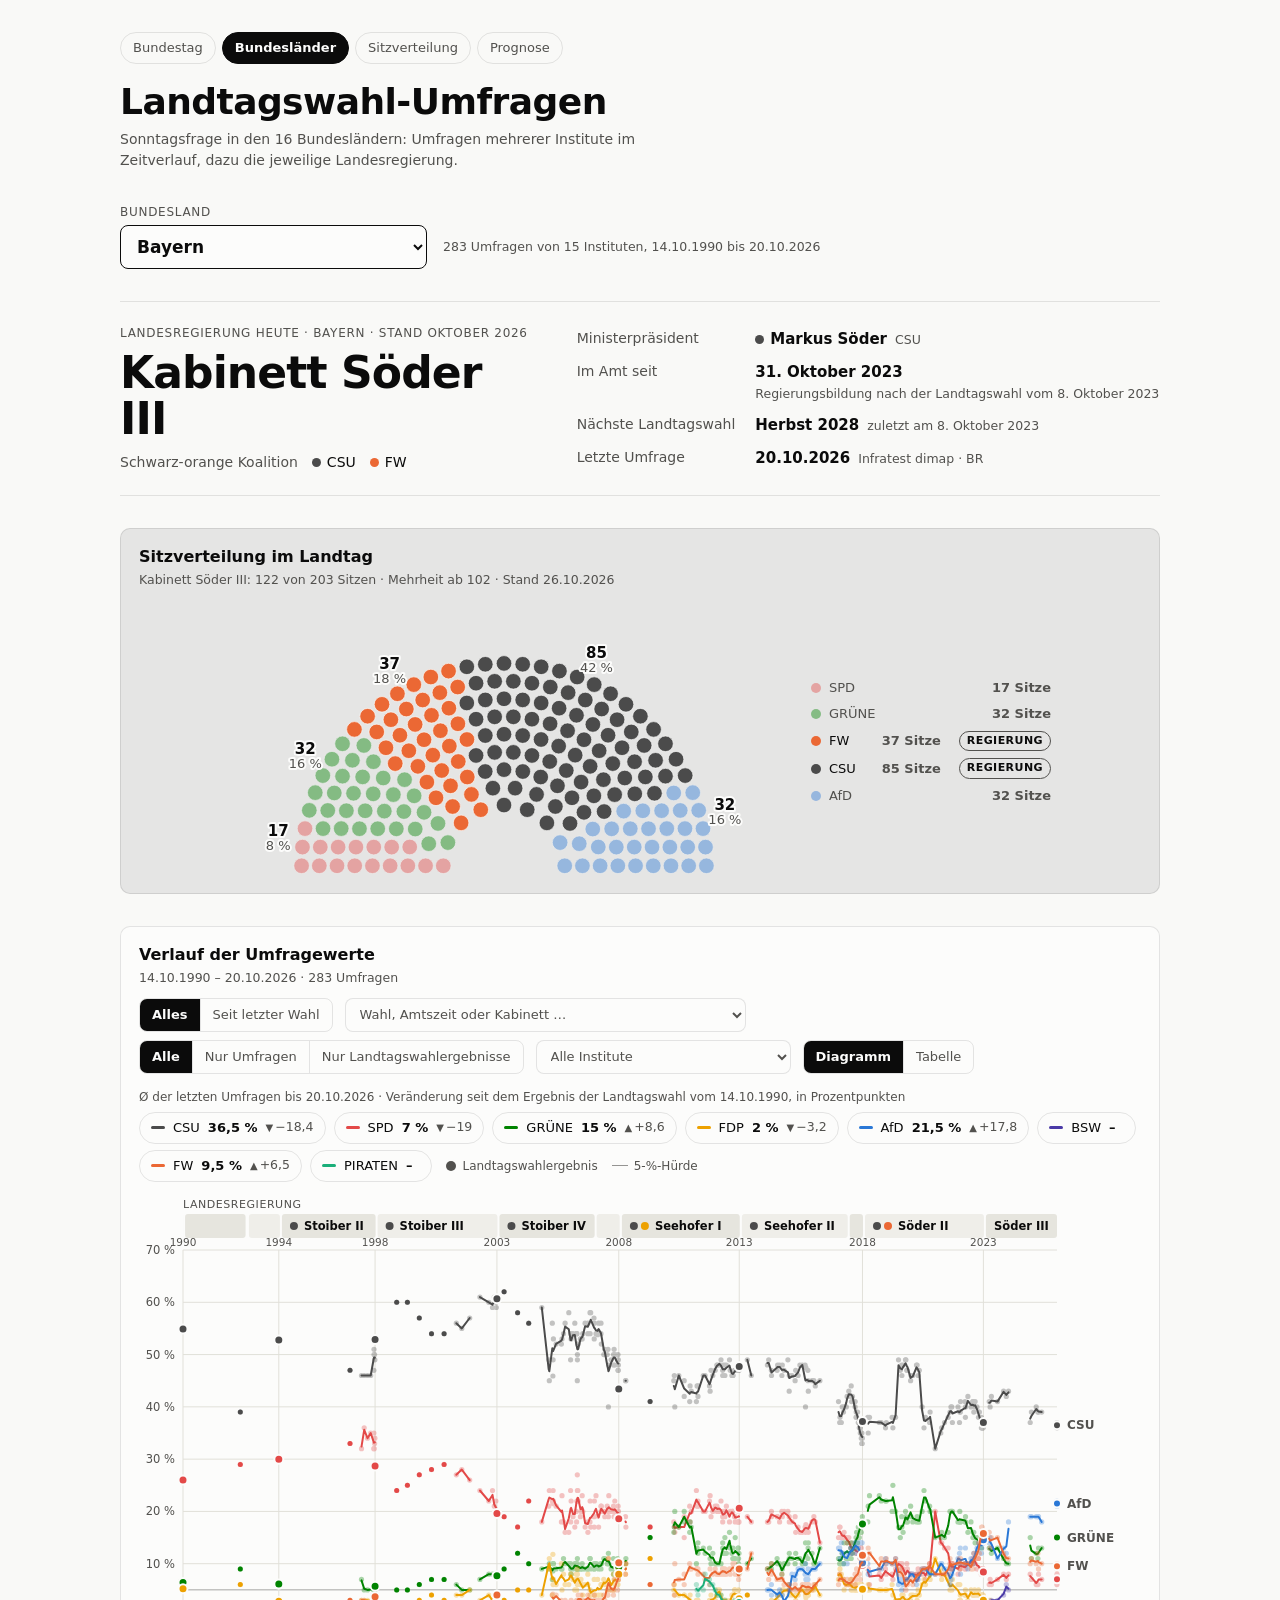
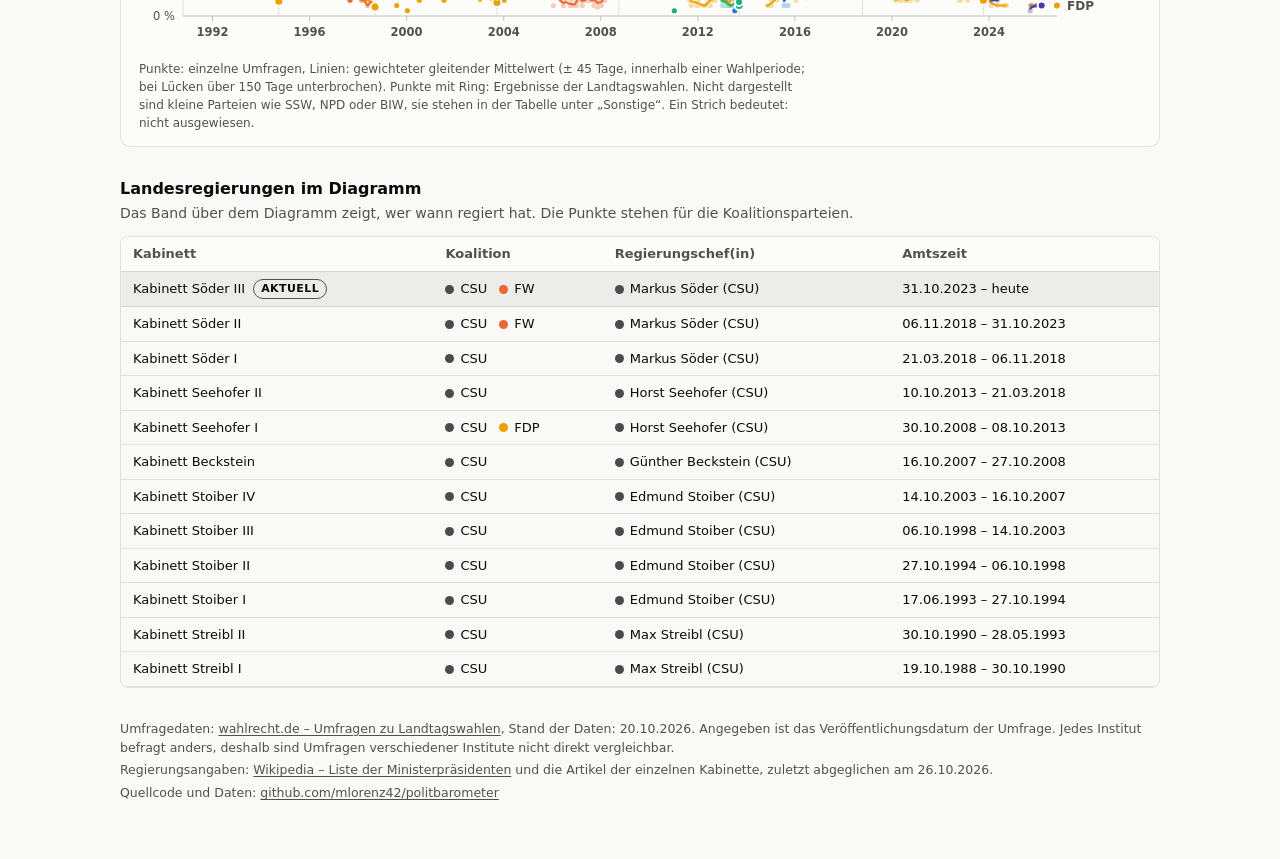
==== docs/laender.html @ 1ef1e8d3 "Daten aktualisiert (2026-10-26)" ====
<!doctype html>
<html lang="de">
<head>
<meta charset="utf-8">
<meta name="viewport" content="width=device-width, initial-scale=1">
<meta name="description" content="Sonntagsfrage in den 16 Bundesländern: Umfragen mehrerer Institute im Zeitverlauf, dazu die jeweilige Landesregierung.">
<title>Landtagswahl-Umfragen</title>
<style>
:root {
  color-scheme: light;
  --page: #f9f9f7;
  --surface: #fcfcfb;
  --ink: #0b0b0b;
  --ink2: #52514e;
  --muted: #898781;
  --grid: #e1e0d9;
  --axis: #c3c2b7;
  --hair: rgba(11, 11, 11, 0.10);
  --hover: rgba(11, 11, 11, 0.05);
  --band-a: #efeee9;
  --band-b: #e6e5de;
  --s-cdu: #4b4b4b;
  --s-spd: #e34948;
  --s-gru: #008300;
  --s-fdp: #eda100;
  --s-lin: #e87ba4;
  --s-afd: #2a78d6;
  --s-bsw: #4a3aa7;
  --s-fw: #eb6834;
  --s-pir: #1baf7a;
}
@media (prefers-color-scheme: dark) {
  :root:not([data-theme="light"]) {
    color-scheme: dark;
    --page: #0d0d0d;
    --surface: #1a1a19;
    --ink: #ffffff;
    --ink2: #c3c2b7;
    --muted: #898781;
    --grid: #2c2c2a;
    --axis: #383835;
    --hair: rgba(255, 255, 255, 0.10);
    --hover: rgba(255, 255, 255, 0.07);
    --band-a: #262624;
    --band-b: #302f2d;
    --s-cdu: #949494;
    --s-spd: #e66767;
    --s-gru: #008300;
    --s-fdp: #c98500;
    --s-lin: #d55181;
    --s-afd: #3987e5;
    --s-bsw: #9085e9;
    --s-fw: #d95926;
    --s-pir: #199e70;
  }
}
:root[data-theme="dark"] {
  color-scheme: dark;
  --page: #0d0d0d;
  --surface: #1a1a19;
  --ink: #ffffff;
  --ink2: #c3c2b7;
  --muted: #898781;
  --grid: #2c2c2a;
  --axis: #383835;
  --hair: rgba(255, 255, 255, 0.10);
  --hover: rgba(255, 255, 255, 0.07);
  --band-a: #262624;
  --band-b: #302f2d;
  --s-cdu: #949494;
  --s-spd: #e66767;
  --s-gru: #008300;
  --s-fdp: #c98500;
  --s-lin: #d55181;
  --s-afd: #3987e5;
  --s-bsw: #9085e9;
  --s-fw: #d95926;
  --s-pir: #199e70;
}

* { box-sizing: border-box; }
[hidden] { display: none !important; }
body {
  margin: 0;
  background: var(--page);
  color: var(--ink);
  font: 14px/1.5 system-ui, -apple-system, "Segoe UI", sans-serif;
  padding-inline: 16px;
  padding-block: 32px 56px;
}
.wrap { max-width: 1040px; margin-inline: auto; display: flex; flex-direction: column; gap: 32px; }
h1, h2, p, dl, dd { margin: 0; }
h1 { font-size: clamp(26px, 4.4vw, 36px); line-height: 1.1; font-weight: 650; letter-spacing: -0.015em; text-wrap: balance; }
h2 { font-size: 16px; line-height: 1.3; font-weight: 650; }
.sub { color: var(--ink2); max-width: 64ch; margin-top: 8px; text-wrap: pretty; }
a { color: inherit; text-underline-offset: 2px; }
:focus-visible { outline: 2px solid var(--s-afd); outline-offset: 2px; border-radius: 4px; }

.p-cdu { --c: var(--s-cdu); } .p-spd { --c: var(--s-spd); } .p-gru { --c: var(--s-gru); }
.p-fdp { --c: var(--s-fdp); } .p-lin { --c: var(--s-lin); } .p-afd { --c: var(--s-afd); } .p-bsw { --c: var(--s-bsw); }
.p-fw { --c: var(--s-fw); } .p-pir { --c: var(--s-pir); } [class*="p-x-"] { --c: var(--ink2); } /* Parteien ohne eigene Farbe */
.dot { display: inline-block; width: 9px; height: 9px; border-radius: 50%; background: var(--c); flex: none; }

/* Regierung heute */
.gov { border-block: 1px solid var(--hair); padding-block: 22px; display: grid; grid-template-columns: minmax(0, 5fr) minmax(0, 7fr); gap: 20px 40px; }
.eyebrow { font-size: 12px; letter-spacing: 0.06em; text-transform: uppercase; color: var(--ink2); margin-bottom: 8px; }
.gov h2 { font-size: clamp(28px, 5vw, 44px); line-height: 1.05; font-weight: 700; letter-spacing: -0.02em; }
.coal { margin-top: 10px; display: flex; flex-wrap: wrap; align-items: center; gap: 4px 14px; color: var(--ink2); }
.coal .pp { display: inline-flex; align-items: center; gap: 6px; color: var(--ink); }
.facts { display: grid; grid-template-columns: max-content minmax(0, 1fr); gap: 10px 20px; align-content: center; }
.facts dt { color: var(--ink2); }
.facts dd { display: flex; flex-wrap: wrap; align-items: baseline; gap: 2px 8px; }
.facts dd strong { font-weight: 650; font-size: 15px; }
.facts .who { display: inline-flex; align-items: center; gap: 6px; }
.small { color: var(--ink2); font-size: 12.5px; }

/* Diagramm-Karte */
/* min-width: 0 ist nötig, weil .wrap ein Flex-Container ist: ohne das würde ein breiter Inhalt (z. B. eine
   Tabelle mit vielen Spalten) die Karte über ihre eigentliche Breite hinaus aufziehen, statt – wie von
   .tablewrap vorgesehen – nur innerhalb der Karte horizontal zu scrollen (klassische Flexbox-Falle). */
.card { background: var(--surface); border: 1px solid var(--hair); border-radius: 10px; padding: 18px 18px 14px; display: flex; flex-direction: column; gap: 14px; min-width: 0; }
.bar { display: flex; flex-wrap: wrap; justify-content: space-between; align-items: center; gap: 10px 16px; }
.ctrls { display: flex; flex-wrap: wrap; gap: 8px 12px; }
.seg { display: inline-flex; border: 1px solid var(--hair); border-radius: 8px; overflow: hidden; }
.seg button { font: inherit; font-size: 13px; color: var(--ink2); background: transparent; border: 0; padding: 6px 12px; min-height: 32px; cursor: pointer; }
.seg button + button { border-left: 1px solid var(--hair); }
.seg button:hover { background: var(--hover); }
.seg button[aria-pressed="true"] { background: var(--ink); color: var(--surface); font-weight: 600; }
.rangeinfo { color: var(--ink2); font-size: 12.5px; margin-top: 3px; text-wrap: pretty; }
.sr { position: absolute; width: 1px; height: 1px; overflow: hidden; clip: rect(0 0 0 0); white-space: nowrap; }
.sel { display: inline-block; max-width: 100%; min-width: 0; }
.sel select { max-width: 100%; font: inherit; font-size: 13px; color: var(--ink2); background: var(--surface); border: 1px solid var(--hair); border-radius: 8px; padding: 6px 10px; min-height: 34px; max-width: 100%; cursor: pointer; text-overflow: ellipsis; }
.sel select:hover { background: var(--hover); }
.sel select.on { color: var(--ink); font-weight: 600; border-color: var(--ink); box-shadow: inset 0 0 0 1px var(--ink); }
.legend { display: flex; flex-wrap: wrap; align-items: center; gap: 6px 8px; }
.legend .lbl { flex: 0 0 100%; font-size: 12px; color: var(--ink2); }
.chip .d { font-size: 12.5px; color: var(--ink2); font-variant-numeric: tabular-nums; white-space: nowrap; }
.chip .d .g { font-size: 10px; margin-right: 2px; }
.chip { display: inline-flex; align-items: center; gap: 8px; padding: 5px 11px; min-height: 32px; border: 1px solid var(--hair); border-radius: 999px; background: transparent; color: var(--ink); font: inherit; font-size: 13px; cursor: pointer; }
.chip:hover { background: var(--hover); }
.chip .key { width: 14px; height: 3px; border-radius: 2px; background: var(--c); }
.chip b { font-weight: 650; font-variant-numeric: tabular-nums; }
.chip[aria-pressed="false"] { color: var(--ink2); }
.chip[aria-pressed="false"] .key { opacity: 0.3; }
.chip[aria-pressed="false"] b { opacity: 0.55; }
.legend .ring { display: inline-flex; align-items: center; gap: 6px; font-size: 12px; color: var(--ink2); margin-left: 6px; }
.legend .ring i { width: 10px; height: 10px; border-radius: 50%; background: var(--ink2); box-shadow: 0 0 0 2px var(--surface); }
.legend .ring i.hu { width: 16px; height: 1px; border-radius: 0; box-shadow: none; opacity: 0.6; }

.chart { position: relative; touch-action: pan-y; border-radius: 6px; }
.chart svg { display: block; width: 100%; height: auto; overflow: visible; }
.chart text { font-family: inherit; }
.tip { position: absolute; top: 0; left: 0; pointer-events: none; z-index: 2; min-width: 190px; max-width: 280px; background: var(--surface); border: 1px solid var(--hair); border-radius: 8px; padding: 10px 12px; box-shadow: 0 6px 22px rgba(0, 0, 0, 0.14); font-size: 12.5px; }
.tip[hidden] { display: none; }
.tip .th { font-weight: 650; font-size: 13px; }
.tip .ts { color: var(--ink2); font-size: 12px; margin-top: 1px; }
.tip ul { list-style: none; margin: 8px 0 0; padding: 0; display: grid; gap: 3px; }
.tip li { display: grid; grid-template-columns: 14px 44px minmax(0, 1fr); align-items: center; gap: 6px; }
.tip li .k { height: 3px; border-radius: 2px; background: var(--c); }
.tip li .v { font-weight: 700; font-size: 13.5px; text-align: right; font-variant-numeric: tabular-nums; color: var(--ink); }
.tip li .n { color: var(--ink2); }
.tip .tg { margin-top: 8px; padding-top: 8px; border-top: 1px solid var(--hair); color: var(--ink2); font-size: 12px; }
.tip .tg strong { color: var(--ink); font-weight: 600; }

/* Wie bei .card: .tablewrap selbst ist auch ein Flex-Kind (.card ist ebenfalls display:flex), braucht also
   dieselbe min-width:0-Korrektur, damit sein eigenes overflow:auto greift statt die Karte aufzuziehen. */
.tablewrap { min-width: 0; max-height: 460px; overflow: auto; border: 1px solid var(--hair); border-radius: 8px; }
table { border-collapse: collapse; width: 100%; font-size: 13px; }
th, td { padding: 7px 12px; text-align: right; white-space: nowrap; border-bottom: 1px solid var(--hair); }
th:first-child, td:first-child { text-align: left; }
thead th { position: sticky; top: 0; background: var(--surface); font-weight: 650; color: var(--ink2); z-index: 1; }
thead th .dot { margin-right: 6px; }
td.num { font-variant-numeric: tabular-nums; }
tr.elec td { font-weight: 650; background: var(--hover); }
td.txt, th.txt { text-align: left; }
.note { font-size: 12px; color: var(--ink2); max-width: 90ch; text-wrap: pretty; }

/* Regierungen */
.govs h2 { margin-bottom: 4px; }
.govs .lead { color: var(--ink2); margin-bottom: 12px; }
.govs .tablewrap { max-height: none; }
.govs td, .govs th { text-align: left; white-space: normal; }
.govs tr.now td { background: var(--hover); }
.pill { display: inline-block; font-size: 11px; font-weight: 650; letter-spacing: 0.04em; text-transform: uppercase; padding: 1px 7px; border: 1px solid var(--ink2); border-radius: 999px; margin-left: 8px; vertical-align: 1px; }
.cell-co { display: flex; flex-wrap: wrap; gap: 2px 12px; }
.cell-co span { display: inline-flex; align-items: center; gap: 6px; white-space: nowrap; }

/* Sitzverteilung */
.seats-wrap { display: flex; flex-wrap: wrap; justify-content: center; gap: 12px 32px; align-items: center; }
/* max-width proportional zur breiteren Zeichenfläche (500 statt 380 SVG-Einheiten breit, s. common.js) –
   sonst würden Punkte und Schrift beim Skalieren auf dieselbe Kartenbreite kleiner wirken als zuvor. */
.hemicycle { position: relative; flex: 1 1 320px; min-width: 220px; max-width: 550px; }
.hemicycle svg { display: block; width: 100%; height: auto; }
.hemicycle svg circle { stroke: var(--surface); stroke-width: 0.6; }
.seats-legend { flex: 0 1 240px; min-width: 200px; max-width: 240px; list-style: none; margin: 0; padding: 0; display: grid; gap: 7px; align-content: center; }
.seats-legend li { display: flex; align-items: center; gap: 8px; font-size: 13px; }
.seats-legend .dot { width: 10px; height: 10px; border-radius: 50%; flex: none; }
.seats-legend .name { color: var(--ink); }
.seats-legend .n { margin-left: auto; font-weight: 650; font-variant-numeric: tabular-nums; color: var(--ink2); white-space: nowrap; }
.seats-legend li.opp .dot { opacity: .42; }
.seats-legend li.opp .name { color: var(--ink2); }
.seats-legend .pill { margin-left: 10px; }
/* Export-Pfeil: nur bei Hover/Fokus sichtbar, statt eines dauerhaften Text-Buttons (wie im
   finanzen-auswertung-Projekt) – dadurch pro Diagramm einsetzbar, auch auf den kleinen Kacheln. */
.dl-icon {
  position: absolute; top: -4px; right: 0; padding: 3px 8px; font: inherit; font-size: 1rem; line-height: 1;
  color: var(--ink2); background: var(--surface); border: 1px solid var(--hair); border-radius: 6px;
  cursor: pointer; opacity: 0; transition: opacity .15s, background .15s, color .15s;
}
.hemicycle:hover .dl-icon, .chart:hover .dl-icon, .dl-icon:focus-visible { opacity: 1; }
.dl-icon:hover { background: var(--hover); color: var(--ink); }

/* Raster kleiner Sitzverteilungen (Übersichtsseite) */
.seat-grid { display: grid; grid-template-columns: repeat(auto-fill, minmax(230px, 1fr)); gap: 14px; }
.seat-tile { display: block; background: var(--surface); border: 1px solid var(--hair); border-radius: 10px; padding: 14px 14px 12px; text-decoration: none; color: inherit; transition: border-color .15s; }
.seat-tile:hover { border-color: var(--ink2); }
.seat-tile-head { display: flex; align-items: baseline; justify-content: space-between; gap: 8px; margin-bottom: 6px; }
.seat-tile-name { font-weight: 650; font-size: 14px; color: var(--ink); }
.seat-tile-n { font-size: 12px; color: var(--ink2); font-variant-numeric: tabular-nums; white-space: nowrap; }
.seat-tile .hemicycle { max-width: none; }
.seat-tile-info { margin: 6px 0 0; font-size: 12px; color: var(--ink2); display: flex; flex-wrap: wrap; align-items: center; gap: 3px 7px; }
.seat-tile-info .cell-co { gap: 2px 8px; }
.seat-tile-info .cell-co i { width: 7px; height: 7px; }
footer { color: var(--ink2); font-size: 12.5px; display: grid; gap: 4px; }

@media (max-width: 720px) {
  .gov { grid-template-columns: minmax(0, 1fr); }
  .card { padding: 14px 12px 12px; }
  th, td { padding: 7px 9px; }
}

/* Navigation zwischen den Seiten */
.nav { display: flex; flex-wrap: wrap; gap: 6px; margin-bottom: 18px; }
.nav a { font-size: 13px; padding: 5px 12px; border: 1px solid var(--hair); border-radius: 999px; color: var(--ink2); text-decoration: none; }
.nav a:hover { background: var(--hover); }
.nav a[aria-current="page"] { background: var(--ink); color: var(--surface); border-color: var(--ink); font-weight: 600; }

@media (max-width: 720px) {
  .ctrls { width: 100%; }
  .ctrls .sel { flex: 1 1 100%; }
  .ctrls .sel select { width: 100%; }
}
.picker { display: flex; flex-wrap: wrap; align-items: end; gap: 10px 16px; }
.picker label { display: grid; gap: 4px; font-size: 12px; color: var(--ink2); letter-spacing: 0.06em; text-transform: uppercase; }
.picker select { font: inherit; font-size: 17px; font-weight: 650; letter-spacing: 0; text-transform: none; color: var(--ink); background: var(--surface); border: 1px solid var(--ink); border-radius: 8px; padding: 8px 12px; min-height: 44px; min-width: min(100%, 300px); cursor: pointer; }
.picker .hint { font-size: 12.5px; color: var(--ink2); padding-bottom: 12px; }
.sel.inst select { max-width: 100%; }
.empty { display: grid; place-items: center; min-height: 240px; color: var(--ink2); text-align: center; padding: 24px; }
.tip li .t { color: var(--ink2); font-size: 11.5px; font-weight: 400; white-space: nowrap; }
.tip li.wide { grid-template-columns: 14px 44px minmax(0, 1fr) auto; }
</style>
</head>
<body>
<div class="wrap">
  <header>
    <nav class="nav" aria-label="Seiten">
      <a href="index.html">Bundestag</a>
      <a href="laender.html" aria-current="page">Bundesländer</a>
      <a href="sitzverteilung.html">Sitzverteilung</a>
      <a href="prognose.html">Prognose</a>
    </nav>
    <h1>Landtagswahl-Umfragen</h1>
    <p class="sub">Sonntagsfrage in den 16 Bundesländern: Umfragen mehrerer Institute im Zeitverlauf, dazu die jeweilige Landesregierung.</p>
  </header>

  <div class="picker">
    <label for="land">Bundesland<select id="land"></select></label>
    <p class="hint" id="landhint"></p>
  </div>

  <section class="gov" aria-labelledby="gov-h">
    <div>
      <p class="eyebrow" id="gov-eyebrow"></p>
      <h2 id="gov-h"></h2>
      <p class="coal" id="gov-coal"></p>
    </div>
    <dl class="facts" id="gov-facts"></dl>
  </section>

  <section class="card" aria-labelledby="seats-h">
    <div class="bar">
      <div>
        <h2 id="seats-h">Sitzverteilung im Landtag</h2>
        <p class="rangeinfo" id="seats-info"></p>
      </div>
    </div>
    <div class="seats-wrap">
      <div class="hemicycle" id="seats-chart" role="img" aria-label="Sitzverteilung als Halbkreisdiagramm, Parteien von links nach rechts im politischen Spektrum. Die Sitzzahlen stehen auch in der Liste rechts daneben."></div>
      <ul class="seats-legend" id="seats-legend"></ul>
    </div>
  </section>

  <section class="card" aria-labelledby="ch-h">
    <div class="bar">
      <div>
        <h2 id="ch-h">Verlauf der Umfragewerte</h2>
        <p class="rangeinfo" id="rangeinfo" aria-live="polite"></p>
      </div>
      <div class="ctrls">
        <div class="seg" id="ranges" role="group" aria-label="Zeitraum"></div>
        <label class="sel"><span class="sr">Seit einer Wahl, nach Amtszeit oder nach Kabinett filtern</span><select id="cabinet"></select></label>
        <div class="seg" id="kinds" role="group" aria-label="Art der Daten"></div>
        <label class="sel inst"><span class="sr">Nach Umfrageinstitut filtern</span><select id="inst"></select></label>
        <div class="seg" id="views" role="group" aria-label="Ansicht"></div>
      </div>
    </div>
    <div class="legend" id="legend" role="group" aria-label="Parteien ein- oder ausblenden"></div>
    <div id="chartview">
      <div class="chart" id="chart" tabindex="0" role="group" aria-label="Diagramm der Umfragewerte. Mit den Pfeiltasten eine Umfrage wählen. Alle Werte stehen auch in der Tabellenansicht."></div>
    </div>
    <div id="tableview" hidden></div>
    <p class="note" id="note"></p>
  </section>

  <section class="govs" aria-labelledby="gs-h">
    <h2 id="gs-h">Landesregierungen im Diagramm</h2>
    <p class="lead">Das Band über dem Diagramm zeigt, wer wann regiert hat. Die Punkte stehen für die Koalitionsparteien.</p>
    <div class="tablewrap"><table id="govtable"></table></div>
  </section>

  <footer>
    <p>Umfragedaten: <a href="https://www.wahlrecht.de/umfragen/landtage/" target="_blank" rel="noopener">wahlrecht.de – Umfragen zu Landtagswahlen</a>, Stand der Daten: <span id="f-data"></span>. Angegeben ist das Veröffentlichungsdatum der Umfrage. Jedes Institut befragt anders, deshalb sind Umfragen verschiedener Institute nicht direkt vergleichbar.</p>
    <p>Regierungsangaben: <a id="f-gov-link" href="https://de.wikipedia.org/" target="_blank" rel="noopener">Wikipedia – Liste der Ministerpräsidenten</a> und die Artikel der einzelnen Kabinette, zuletzt abgeglichen am <span id="f-gov"></span>.</p>
    <p>Quellcode und Daten: <a href="https://github.com/mlorenz42/politbarometer" target="_blank" rel="noopener">github.com/mlorenz42/politbarometer</a></p>
  </footer>
</div>

<script>
(function () {
  "use strict";
    var ts = function (s) { var a = s.split("-"); return Date.UTC(+a[0], +a[1] - 1, +a[2]); };
  var MON = ["Jan", "Feb", "Mär", "Apr", "Mai", "Jun", "Jul", "Aug", "Sep", "Okt", "Nov", "Dez"];
  var p2 = function (n) { return (n < 10 ? "0" : "") + n; };
  var fmt = function (t) { var d = new Date(t); return p2(d.getUTCDate()) + "." + p2(d.getUTCMonth() + 1) + "." + d.getUTCFullYear(); };
  var pct = function (v) { return v == null ? "–" : String(v).replace(".", ",") + " %"; };
  var fnum = function (n) { return n == null ? "" : String(n).replace(/\B(?=(\d{3})+(?!\d))/g, "."); };
  var $ = function (id) { return document.getElementById(id); };
  var NS = "http://www.w3.org/2000/svg";
  function el(tag, attrs, parent, text) {
    var e = document.createElementNS(NS, tag);
    for (var k in attrs) e.setAttribute(k, attrs[k]);
    if (text != null) e.textContent = text;
    if (parent) parent.appendChild(e);
    return e;
  }
  function h(tag, cls, parent, text) {
    var e = document.createElement(tag);
    if (cls) e.className = cls;
    if (text != null) e.textContent = text;
    if (parent) parent.appendChild(e);
    return e;
  }
  function tickList(tmin, tmax, x0, x1) {
    var span = (tmax - tmin) / 31557600000, ticks = [], y, m;
    var yearPx = (x1 - x0) / span;
    var d0 = new Date(tmin), d1 = new Date(tmax);
    if (span < 4) {
      for (y = d0.getUTCFullYear(); y <= d1.getUTCFullYear(); y++) for (m = 0; m < 12; m += 3) {
        var t = Date.UTC(y, m, 1);
        if (t >= tmin && t <= tmax) ticks.push({ t: t, label: m === 0 ? String(y) : MON[m], major: m === 0 });
      }
      if (yearPx < 130) ticks = ticks.filter(function (k) { return k.major || (new Date(k.t).getUTCMonth() === 6); });
      return ticks;
    }
    var steps = [1, 2, 4, 5, 10], step = 10;
    for (var s = 0; s < steps.length; s++) { if (steps[s] * yearPx >= 54) { step = steps[s]; break; } }
    for (y = d0.getUTCFullYear(); y <= d1.getUTCFullYear(); y++) {
      var tt = Date.UTC(y, 0, 1);
      if (tt >= tmin && tt <= tmax && y % step === 0) ticks.push({ t: tt, label: String(y), major: true });
    }
    return ticks;
  }

  var LONGMON = ["Januar", "Februar", "März", "April", "Mai", "Juni", "Juli", "August", "September", "Oktober", "November", "Dezember"];
  function longDate(t) { var d = new Date(t); return d.getUTCDate() + ". " + LONGMON[d.getUTCMonth()] + " " + d.getUTCFullYear(); }

  // ---------- Sitzverteilung (Halbkreisdiagramm) ----------
  // Konzentrische Reihen im Abstand von zwei Sitzradien (Reihen berühren sich), Sitze innerhalb
  // einer Reihe im selben Abstand entlang des Bogens (Sitze berühren sich) – der übliche Aufbau
  // solcher Diagramme. Der Sitzradius wird per Bisektion so gesucht, dass die Kapazität knapp
  // über n liegt; überzählige Plätze fallen von innen nach außen weg, damit die äußeren Reihen
  // (wo bei den bekannten Vorbildern traditionell die Regierungsbank sitzt) voll bleiben.
  // Reihenfolge der Punkte: links (180°) nach rechts (0°), damit Parteien in der übergebenen
  // Reihenfolge zusammenhängende Blöcke bilden.
  function hemicycleCapacity(seatR, rInner, rOuter) {
    var rows = [], r = rInner;
    while (r <= rOuter + 1e-9) { rows.push(r); r += seatR * 2; }
    var counts = rows.map(function (rr) { return Math.max(1, Math.floor((Math.PI * rr) / (seatR * 2)) + 1); });
    return { rows: rows, counts: counts, total: counts.reduce(function (a, b) { return a + b; }, 0) };
  }
  function hemicycleSeats(n) {
    var rInner = 0.30, rOuter = 1, lo = 0.008, hi = 0.28;
    for (var iter = 0; iter < 30; iter++) {
      var mid = (lo + hi) / 2;
      if (hemicycleCapacity(mid, rInner, rOuter).total >= n) lo = mid; else hi = mid;
    }
    var cap = hemicycleCapacity(lo, rInner, rOuter), counts = cap.counts.slice();
    var over = cap.total - n, ri = 0, guard = 0;
    while (over > 0 && guard++ < 100000) { if (counts[ri] > 1) { counts[ri]--; over--; } ri = (ri + 1) % counts.length; }
    var pts = [];
    for (var i = 0; i < cap.rows.length; i++) {
      var cnt = counts[i], r = cap.rows[i];
      for (var s = 0; s < cnt; s++) {
        var t = cnt > 1 ? s / (cnt - 1) : 0.5, a = Math.PI - t * Math.PI;
        pts.push({ x: Math.cos(a) * r, y: -Math.sin(a) * r, a: a });
      }
    }
    pts.sort(function (p, q) { return q.a - p.a; }); // a = π (links) … 0 (rechts)
    return { pts: pts, seatR: lo };
  }

  // data: { gesamt, regierung:{cab,sitze}, reihenfolge:[Kürzel …], sitze:{Kürzel: Zahl} }
  // partyName(k) benennt ein Kürzel; govKeys sind die Kürzel der aktuellen Regierungsparteien.
  // labels: Sitzzahl und Anteil dauerhaft über jeder Fraktion einblenden (nicht nur beim Hover).
  function drawHemicycle(container, data, partyName, govKeys, labels) {
    container.textContent = "";
    // H hat gegenüber dem reinen Halbkreis (Radius bis 184, Fußpunkt bei H-12) bewusst Luft nach oben:
    // dort sitzt die Beschriftung, wie bei den Wikipedia-Diagrammen üblich, außerhalb des Punktrings statt
    // mitten in der Punktwolke – das braucht Platz oberhalb des höchsten Sitzes, den es sonst nicht gäbe.
    // W hat aus demselben Grund gegenüber dem reinen Halbkreis (Durchmesser bis 368) Luft links und rechts:
    // ohne die fiele die Beschriftung der äußersten Fraktionen (nahe 0°/180°) in den Punktring zurück, weil
    // dort für sie schlicht kein Platz mehr zwischen Punktrand und Zeichenflächenrand übrig wäre.
    var W = 500, H = 250, cx = W / 2, cy = H - 12;
    var layout = hemicycleSeats(data.gesamt), pts = layout.pts;
    // Bei wenigen Sitzen sind die Punkte (normiert layout.seatR) größer; ohne Gegenrechnung würde ihr
    // Rand über die Zeichenfläche hinausragen. R so wählen, dass Mittelpunkt-Radius + Punktradius nie
    // über den verfügbaren Platz hinausgeht (kleiner werdender Radius bei größer werdenden Punkten).
    var dotScale = 0.88;
    var R = Math.min(184, (cx - 6) / (1 + dotScale * layout.seatR));
    var dotR = Math.max(1.8, layout.seatR * R * dotScale); // etwas Luft zwischen den Punkten lassen
    var labelR = R + dotR + 16; // fester Ring außerhalb aller Punkte, unabhängig vom Winkel
    var svg = el("svg", { viewBox: "0 0 " + W + " " + H, width: "100%", height: "auto", "aria-hidden": "true" });
    container.appendChild(svg); // früh anhängen, damit getBBox() weiter unten zuverlässig funktioniert
    // Dieselbe Zeichenfläche (W×H in SVG-Einheiten) wird ganz unterschiedlich groß dargestellt – auf der
    // großen Bund-/Land-Karte mehrere hundert Pixel breit, auf einer der 16 kleinen Übersichtskacheln nur
    // rund 300px. Ein fester SVG-Font-Size-Wert würde auf den Kacheln entsprechend winzig ankommen (bei
    // einer Umfrage nachgemessen: ~9px statt ~18px auf der großen Karte). fontScale gleicht das aus, damit
    // die Beschriftung auf dem Bildschirm überall etwa gleich groß und lesbar ist, unabhängig vom Kontext.
    var containerPx = container.getBoundingClientRect().width || W;
    var fontScale = W / containerPx;
    var i = 0, cum = 0, labelData = [];
    data.reihenfolge.forEach(function (k) {
      var n = data.sitze[k] || 0;
      if (!n) return;
      var isGov = govKeys.indexOf(k) >= 0;
      var g = el("g", { style: "fill:var(--s-" + k + ",var(--ink2))" + (isGov ? "" : ";opacity:.42") }, svg);
      el("title", {}, g, partyName(k) + ": " + n + " Sitz" + (n === 1 ? "" : "e") + (isGov ? " · Regierung" : ""));
      for (var s = 0; s < n; s++, i++) {
        var p = pts[i]; if (!p) continue;
        var px = cx + p.x * R, py = cy + p.y * R;
        el("circle", { cx: px.toFixed(1), cy: py.toFixed(1), r: dotR.toFixed(2) }, g);
      }
      // Winkel wie bei einem unsichtbaren Wikipedia-Farbkeil: rein proportional zum Sitzanteil (Mitte des
      // Abschnitts [cum, cum+n] von insgesamt data.gesamt Sitzen auf dem Halbkreis), NICHT der Mittelwert
      // der tatsächlichen Punktwinkel. Die echten Punkte liegen zeilenweise (verschiedene Zeilen fassen
      // unterschiedlich viele Sitze), wodurch ihr Mittelwinkel je nach Zufälligkeit der Zeilenaufteilung
      // leicht daneben liegen und wackeln kann – der Keil-Winkel ist dagegen exakt und deckungsgleich mit
      // der Fraktionsreihenfolge, unabhängig vom Packungsdetail der Punkte.
      labelData.push({ n: n, theta: Math.PI * (1 - (cum + n / 2) / data.gesamt) });
      cum += n;
    });
    // Beschriftung wie bei Wikipedias Halbkreisdiagrammen: auf dem Keilwinkel der eigenen Fraktion, aber
    // auf einem Radius außerhalb des gesamten Punktrings (labelR), statt mittendrin. Dadurch gibt es nie
    // eine Kollision mit Punkten – auch nicht mit denen fremder Fraktionen, WEIL der Winkel selbst nie
    // verändert wird (er bleibt exakt der Keilwinkel der eigenen Fraktion). Nur der Radius wird bei Bedarf
    // verkleinert, damit das Label nicht über den linken/rechten Rand der Zeichenfläche hinausragt – ein
    // Verkleinern des Winkels stattdessen (frühere Version) hätte das Label Richtung Bildmitte verschoben
    // und dabei über den Keil der Nachbarfraktion gelegt (genau der gemeldete Fehler bei kleinen
    // Randfraktionen). Bei ganz am Rand (nahe 0°/180°) sitzenden Mini-Fraktionen bleibt der vertikale
    // Abstand zur eigenen untersten Punktreihe entsprechend klein – wie auch bei Wikipedias Vorbildern,
    // wo Eck-Beschriftungen knapp neben der Spitze des eigenen Keils stehen statt hoch angehoben zu sein.
    // Alle Labels werden erst gezeichnet, nachdem alle Punkte aller Fraktionen stehen (eigener Durchlauf,
    // nicht verschachtelt mit den Punkt-Gruppen oben): sonst könnte die Punktgruppe einer später gezeich-
    // neten Nachbarfraktion – in der SVG-Zeichenreihenfolge über allem Vorherigen – das Label einer früher
    // gezeichneten Fraktion optisch verdecken, obwohl es außerhalb von deren eigenen Punkten liegt.
    if (labels) {
      // Erst an der ungeklemmten Position zeichnen und die tatsächliche Textbreite per getBBox() messen
      // (statt eines geschätzten Rand-Werts): die Schriftgröße variiert ja mit fontScale, ein fester
      // Rand-Wert wäre für eine große Karte zu großzügig und für eine kleine Kachel zu knapp.
      var placed = labelData.map(function (d) {
        var theta = d.theta;
        var lx0 = cx + Math.cos(theta) * labelR, ly0 = cy - Math.sin(theta) * labelR;
        var share = d.n / data.gesamt * 100, pctTxt = (share < 0.5 ? "<1" : String(Math.round(share))) + " %";
        var t = el("text", {
          x: lx0.toFixed(1), y: ly0.toFixed(1), "text-anchor": "middle",
          style: "font-variant-numeric:tabular-nums;paint-order:stroke;stroke:var(--surface);" +
            "stroke-width:" + (4 * fontScale).toFixed(2) + "px;stroke-linejoin:round",
        }, svg);
        var tsNum = el("tspan", { x: lx0.toFixed(1), dy: "0", style: "font-size:" + (15 * fontScale).toFixed(2) + "px;font-weight:650;fill:var(--ink)" }, t, String(d.n));
        var tsPct = el("tspan", { x: lx0.toFixed(1), dy: (14 * fontScale).toFixed(2), style: "font-size:" + (13 * fontScale).toFixed(2) + "px;fill:var(--ink2)" }, t, pctTxt);
        var bbox = t.getBBox(), halfW = bbox.width / 2 + 2 * fontScale, rMax = labelR;
        // y ist die Grundlinie der ERSTEN Zeile, nicht die Mitte des Textblocks: der Block reicht nach oben
        // nur um die Versalhöhe, nach unten aber über Zeilenabstand + zweite Zeile deutlich weiter. topOff/
        // botOff halten den tatsächlichen (asymmetrischen) Abstand von y zu Ober-/Unterkante fest, statt
        // ihn wie eine halbe Höhe zu behandeln – sonst ließe die Rand-/Stapel-Klemmung unten systematisch
        // zu wenig Puffer (genau der Fehler, durch den ein Label unbemerkt über den unteren Rand ragte).
        var topOff = ly0 - bbox.y, botOff = (bbox.y + bbox.height) - ly0;
        if (Math.cos(theta) > 1e-6) rMax = Math.min(rMax, (W - halfW - cx) / Math.cos(theta));
        else if (Math.cos(theta) < -1e-6) rMax = Math.min(rMax, (halfW - cx) / Math.cos(theta));
        return { theta: theta, r: rMax, rMax: rMax, halfW: halfW, topOff: topOff, botOff: botOff, t: t, tsNum: tsNum, tsPct: tsPct };
      });
      // Bei mehreren sehr kleinen Fraktionen dicht an einer Ecke (z. B. zwei 3-Sitze-Parteien nebeneinander)
      // reicht der Winkelabstand für die (gegenüber den SVG-Einheiten der Punkte unabhängig skalierte)
      // Schrift manchmal nicht: die Labels würden sich sonst gegenseitig überlappen. Deshalb hier noch ein
      // Kollisions-Check zwischen jeweils benachbarten Labels (Winkelreihenfolge = Bildreihenfolge): statt
      // den Winkel zu ändern (das würde wie bei der Rand-Klemmung oben ins Gebiet der Nachbarfraktion
      // führen), wird bei Bedarf nur der Radius des zweiten Labels schrittweise vergrößert, bis kein
      // Überlappen mehr besteht oder der zeichenflächen-sichere Radius erreicht ist.
      // Gegen ALLE bereits platzierten Labels prüfen, nicht nur das direkt vorherige: bei drei oder mehr
      // Mini-Fraktionen in derselben Ecke (z. B. drei 1-6-Sitze-Parteien nebeneinander) kann ein Label mit
      // seinem zweiten Nachbarn kollidieren, nachdem der erste Nachbar schon woanders hingeschoben wurde –
      // ein reiner Vorgänger-Vergleich hätte das übersehen und das Label unbemerkt über den Rand geschoben.
      function pos(p) { return p.lx != null ? p : { lx: cx + Math.cos(p.theta) * p.r, ly: cy - Math.sin(p.theta) * p.r }; }
      for (var pi = 1; pi < placed.length; pi++) {
        var cur = placed[pi], guard = 0, moved = true;
        while (moved && guard++ < 60) {
          moved = false;
          var cp = pos(cur);
          for (var pj = 0; pj < pi; pj++) {
            var other = placed[pj], op = pos(other);
            var dx = cp.lx - op.lx;
            var curTop = cp.ly - cur.topOff, curBot = cp.ly + cur.botOff;
            var otherTop = op.ly - other.topOff, otherBot = op.ly + other.botOff;
            var vertOverlap = curTop < otherBot - 2 && curBot > otherTop + 2; // 2 SVG-Einheiten Toleranz
            if (Math.abs(dx) < (other.halfW + cur.halfW) * 0.9 && vertOverlap) {
              var next = Math.min(cur.r + 3, cur.rMax);
              if (next === cur.r) {
                // Zeichenflächen-sicheres Maximum erreicht (typisch: beide Labels an derselben Kante nahe
                // 0°/180° geklemmt, radiales Verschieben bringt dort kaum noch y-Abstand). Dann direkt
                // unter/über das kollidierende Label stapeln statt weiter auf dem eigenen Keilwinkel zu
                // bestehen – bei so dicht gedrängten Mini-Fraktionen ist "lesbar" wichtiger als "exakt auf
                // dem eigenen Winkel". Bevorzugt in die Richtung, in der cur ohnehin schon liegt; nur wenn
                // das über den Zeichenflächenrand hinausginge, die andere Richtung nehmen, und als letztes
                // Sicherheitsnetz danach nochmal hart auf den gültigen Bereich klemmen.
                var gap = 2;
                var belowLy = otherBot + gap + cur.topOff, aboveLy = otherTop - gap - cur.botOff;
                var stackedLy = cp.ly >= op.ly ? belowLy : aboveLy;
                if (stackedLy + cur.botOff > H - 4) stackedLy = aboveLy;
                else if (stackedLy - cur.topOff < 4) stackedLy = belowLy;
                stackedLy = Math.max(4 + cur.topOff, Math.min(H - 4 - cur.botOff, stackedLy));
                cur.lx = op.lx;
                cur.ly = stackedLy;
              } else {
                cur.r = next;
              }
              moved = true; // nach jeder Korrektur von vorne gegen alle prüfen, falls neue Kollision entsteht
              break;
            }
          }
        }
      }
      // Letzte, von der Kollisionsprüfung unabhängige Sicherung: bei einer Fraktion knapp neben 0°/180° mit
      // sehr kleinem Radius kann die eigene (mit niemandem kollidierende) Position so nah am unteren Rand
      // liegen, dass allein die Texthöhe über die Zeichenfläche hinausragt – ganz ohne dass ein anderes
      // Label beteiligt ist. Das oben durchlaufene Kollisions-Pärchen-System greift dann gar nicht erst.
      placed.forEach(function (p) {
        var fp = pos(p), ly = fp.ly;
        if (ly + p.botOff > H - 4) ly = H - 4 - p.botOff;
        else if (ly - p.topOff < 4) ly = 4 + p.topOff;
        if (ly !== fp.ly) { p.lx = fp.lx; p.ly = ly; }
      });
      placed.forEach(function (p) {
        var fp = pos(p), lx = fp.lx.toFixed(1), ly = fp.ly.toFixed(1);
        p.t.setAttribute("x", lx); p.t.setAttribute("y", ly);
        p.tsNum.setAttribute("x", lx); p.tsPct.setAttribute("x", lx);
      });
    }
  }

  function drawSeatLegend(container, data, partyName, govKeys) {
    container.textContent = "";
    data.reihenfolge.forEach(function (k) {
      var n = data.sitze[k] || 0;
      if (!n) return;
      var isGov = govKeys.indexOf(k) >= 0;
      var li = h("li", isGov ? "" : "opp", container);
      h("span", "dot", li).style.background = "var(--s-" + k + ",var(--ink2))";
      h("span", "name", li, partyName(k));
      h("span", "n", li, n + " Sitz" + (n === 1 ? "" : "e"));
      if (isGov) h("span", "pill", li, "Regierung");
    });
  }

  // Kürzel der stärksten Fraktion (meiste Sitze).
  function leadingParty(data) {
    var best = null, max = -1;
    data.reihenfolge.forEach(function (k) { var n = data.sitze[k] || 0; if (n > max) { max = n; best = k; } });
    return best;
  }
  // Färbt "elem" in der Farbe der stärksten Fraktion ein (color-mix mit der Kartenfläche). pct steuert die
  // Intensität (Default 13, dezent für die großen Karten mit viel Text darauf); einzelne Aufrufer wie die
  // kleinen Kacheln auf der Sitzverteilungs-Übersicht übergeben einen höheren Wert, weil die Farbe dort
  // sonst neben der viel kräftigeren Deutschlandkarte kaum noch als "stärkste Kraft" erkennbar ist.
  function tintByLeadingParty(elem, data, pct) {
    if (!elem) return;
    var k = leadingParty(data);
    elem.style.background = k ? "color-mix(in srgb, var(--s-" + k + ", var(--ink2)) " + (pct || 13) + "%, var(--surface))" : "";
  }

  // Zeichnet Diagramm, Legende und die Infozeile in einem Aufwasch; alle drei Elemente optional. filename
  // gesetzt → Export-Pfeil-Button wird mit angelegt (bei jedem Aufruf neu, s. addExportButton); title ist
  // dessen Bildüberschrift (muss den Namen des Parlaments/Bundeslands enthalten – im Dateinamen allein
  // sieht man ihn beim Betrachten des Bildes ja nicht).
  function renderSeats(hemiEl, legendEl, infoEl, data, partyName, govKeys, filename, title) {
    if (infoEl) {
      var majority = Math.floor(data.gesamt / 2) + 1;
      infoEl.textContent = data.regierung.cab + ": " + data.regierung.sitze + " von " + data.gesamt +
        " Sitzen · Mehrheit ab " + majority + " · Stand " + fmt(ts(SITZE.stand));
    }
    if (hemiEl) {
      drawHemicycle(hemiEl, data, partyName, govKeys, true);
      tintByLeadingParty(hemiEl.closest(".card"), data);
      if (filename) addExportButton(hemiEl, filename, title, seatLegendItems(data, partyName, govKeys));
    }
    if (legendEl) drawSeatLegend(legendEl, data, partyName, govKeys);
  }

  // Farbe einer Partei als aufgelöster Wert (Hex/RGB), nicht die CSS-Variable selbst – ein eigenständiges
  // Canvas kennt var(--s-xxx) nicht. Gleicher Fallback wie bei den Live-Diagrammen (var(--s-KEY,var(--ink2))).
  function partyColor(k) {
    var root = getComputedStyle(document.documentElement);
    return root.getPropertyValue("--s-" + k).trim() || root.getPropertyValue("--ink2").trim();
  }

  // Legt in "defs" ein diagonal gestreiftes <pattern> an (ein gleich breiter Streifen je Farbe, dann um
  // 45° gedreht) – für Koalitionskarten, auf denen eine Fläche zu mehreren Parteien gleichzeitig gehört
  // und eine einzelne Füllfarbe das nicht mehr zeigen kann.
  function stripePattern(defs, id, colors) {
    var sw = 9, tile = sw * colors.length;
    var pat = el("pattern", { id: id, patternUnits: "userSpaceOnUse", width: tile, height: sw, patternTransform: "rotate(45)" }, defs);
    colors.forEach(function (c, i) { el("rect", { x: i * sw, y: 0, width: sw, height: sw, fill: c }, pat); });
  }

  // Baut die Export-Legende für ein Sitzverteilungs-Diagramm aus denselben Daten, mit denen auch das
  // Diagramm selbst gezeichnet wurde (nicht aus dem DOM abgeschrieben) – funktioniert dadurch gleicher-
  // maßen für die große Karte mit eigener <ul> UND für die 16 kleinen Kacheln, die gar keine eigene
  // Legende im DOM haben.
  function seatLegendItems(data, partyName, govKeys) {
    var items = [];
    data.reihenfolge.forEach(function (k) {
      var n = data.sitze[k] || 0;
      if (!n) return;
      var isGov = govKeys.indexOf(k) >= 0;
      items.push({
        color: partyColor(k), dim: !isGov,
        text: partyName(k) + "   " + n + " Sitz" + (n === 1 ? "" : "e") + (isGov ? "   · Regierung" : ""),
      });
    });
    return items;
  }

  // Liest die Umfrageverlauf-Legende (Parteiname, aktueller Wert, Veränderung) direkt aus den sichtbaren
  // .chip-Elementen ab, statt deren Berechnung (Trend- vs. Wahl-Modus, Gleitmittel vs. Momentwert) ein
  // zweites Mal nachzubauen – template.html und laender.html haben dafür leicht unterschiedliche Logik,
  // aber am Ende beide dieselbe .chip-Struktur (Farbpunkt, Name, Wert, Veränderung).
  function chartLegendItems(legendBox) {
    var items = [];
    legendBox.querySelectorAll(".chip").forEach(function (chip) {
      if (chip.hidden || chip.getAttribute("aria-pressed") === "false") return;
      var pClass = null;
      for (var i = 0; i < chip.classList.length; i++) { if (chip.classList[i].indexOf("p-") === 0) { pClass = chip.classList[i]; break; } }
      var color = pClass ? partyColor(pClass.slice(2)) : getComputedStyle(chip.querySelector(".key")).backgroundColor;
      var name = chip.children[1] ? chip.children[1].textContent : "";
      var value = chip.children[2] ? chip.children[2].textContent : "";
      var change = "";
      if (chip.children[3]) {
        var clone = chip.children[3].cloneNode(true);
        clone.querySelectorAll(".sr").forEach(function (s) { s.remove(); }); // nur für Screenreader gedachter Zusatztext
        change = clone.textContent;
      }
      items.push({ color: color, text: name + "   " + value + (change ? "   " + change : "") });
    });
    return items;
  }

  // Generischer Kern: klont das <svg> aus "container", löst CSS-Variablen zu festen Werten auf (ein
  // eigenständiges SVG kennt var(--…) sonst nicht) und rendert es zusammen mit einem optionalen Titel und
  // einer Legende (items: [{color, text, dim}], je ein Punkt + Text pro Zeile) als PNG. Ohne title/items
  // wird nur das Diagramm selbst exportiert. dim (z. B. Oppositionsparteien) wird abgeblendet gezeichnet,
  // wie im Diagramm selbst. Genutzt sowohl von den Halbkreisdiagrammen als auch vom Umfrageverlauf.
  // Platz, den ein Legendeneintrag für seine Punkte braucht, bevor der Text beginnt – ein einzelner
  // (it.color) oder mehrere nebeneinander (it.colors, für Koalitionen mit mehreren Parteien).
  function legendDotsW(it) { return it.colors ? 9 + it.colors.length * 11 : 20; }

  function exportSvgPNG(container, filename, title, items) {
    var live = container.querySelector("svg");
    if (!live) return;
    var clone = live.cloneNode(true);
    var liveAll = live.querySelectorAll("*"), cloneAll = clone.querySelectorAll("*");
    for (var i = 0; i < liveAll.length; i++) {
      var cs = getComputedStyle(liveAll[i]), ce = cloneAll[i];
      if (cs.fill && cs.fill.indexOf("url(") === 0) {
        // Gestreifte Koalitionsflächen: computed style löst "fill:url(#id)" zu einer absoluten URL
        // (inkl. Seiten-Pfad) auf, die im eigenständigen Blob-SVG ins Leere zeigt – auf die reine
        // Fragment-ID zurückschneiden, das referenzierte <pattern> wird ja mitgeklont.
        var fragId = cs.fill.slice(cs.fill.indexOf("#") + 1).replace(/[)"']+$/, "");
        ce.setAttribute("fill", "url(#" + fragId + ")");
      } else if (cs.fill && cs.fill !== "none") {
        ce.setAttribute("fill", cs.fill);
      }
      if (cs.opacity && cs.opacity !== "1") ce.setAttribute("opacity", cs.opacity);
      if (cs.stroke && cs.stroke !== "none") {
        ce.setAttribute("stroke", cs.stroke); ce.setAttribute("stroke-width", cs.strokeWidth);
        ce.setAttribute("stroke-linejoin", cs.strokeLinejoin); ce.setAttribute("paint-order", cs.paintOrder);
      }
      if (ce.tagName === "text" || ce.tagName === "tspan") { ce.setAttribute("font-size", cs.fontSize); ce.setAttribute("font-weight", cs.fontWeight); }
      // Das style-Attribut enthält noch var(--…)-Referenzen, die ein eigenständiges SVG nicht auflösen
      // kann (fällt sonst z. B. bei fill auf Schwarz zurück) – jetzt durch die Attribute oben ersetzt.
      ce.removeAttribute("style");
    }
    var vb = clone.getAttribute("viewBox").split(" ").map(Number), vbW = vb[2], vbH = vb[3];
    var font = getComputedStyle(document.body).fontFamily || "system-ui, -apple-system, 'Segoe UI', sans-serif";
    clone.setAttribute("font-family", font);
    clone.removeAttribute("width"); clone.removeAttribute("height");

    var rootCs = getComputedStyle(document.documentElement);
    var bg = rootCs.getPropertyValue("--surface").trim() || "#fff";
    var ink = rootCs.getPropertyValue("--ink").trim() || "#000";
    var ink2 = rootCs.getPropertyValue("--ink2").trim() || "#666";

    items = items || [];
    var scale = 3, pad = 16, titleH = title ? 28 : 0, rowH = 22;
    var legendW = 0;
    var measure = document.createElement("canvas").getContext("2d");
    measure.font = "600 14px " + font;
    items.forEach(function (it) { legendW = Math.max(legendW, legendDotsW(it) + measure.measureText(it.text).width); });
    var legendH = items.length ? items.length * rowH + 10 : 0;
    var W = Math.max(vbW, legendW) + 2 * pad, H = vbH + titleH + legendH + 2 * pad;
    var chartX = pad + Math.max(0, (W - 2 * pad - vbW) / 2);

    var canvas = document.createElement("canvas");
    canvas.width = W * scale; canvas.height = H * scale;
    var ctx = canvas.getContext("2d");
    ctx.scale(scale, scale);
    ctx.fillStyle = bg; ctx.fillRect(0, 0, W, H);

    var svgUrl = URL.createObjectURL(new Blob([new XMLSerializer().serializeToString(clone)], { type: "image/svg+xml;charset=utf-8" }));
    var img = new Image();
    img.onload = function () {
      if (title) { ctx.fillStyle = ink; ctx.font = "650 16px " + font; ctx.fillText(title, pad, pad + 16); }
      ctx.drawImage(img, chartX, pad + titleH, vbW, vbH);
      URL.revokeObjectURL(svgUrl);
      var y = pad + titleH + vbH + 18;
      items.forEach(function (it) {
        ctx.globalAlpha = it.dim ? 0.55 : 1;
        (it.colors || [it.color]).forEach(function (c, idx) {
          ctx.fillStyle = c;
          ctx.beginPath(); ctx.arc(pad + 6 + idx * 11, y - 5, 5, 0, Math.PI * 2); ctx.fill();
        });
        ctx.globalAlpha = 1;
        ctx.fillStyle = it.dim ? ink2 : ink;
        ctx.font = "600 14px " + font;
        ctx.fillText(it.text, pad + legendDotsW(it), y);
        y += rowH;
      });
      canvas.toBlob(function (blob) {
        var a = document.createElement("a"), url = URL.createObjectURL(blob);
        a.href = url; a.download = filename;
        document.body.appendChild(a); a.click(); document.body.removeChild(a);
        setTimeout(function () { URL.revokeObjectURL(url); }, 4000);
      });
    };
    img.src = svgUrl;
  }

  // Kleiner Pfeil-Button oben rechts über dem Diagramm, nur bei Hover/Fokus sichtbar (wie der PNG-Export
  // im finanzen-auswertung-Projekt) – ersetzt den bisherigen dauerhaft sichtbaren Text-Button und lässt
  // sich dadurch pro Diagramm einsetzen (Halbkreise UND Liniendiagramm, auch die 16 kleinen Kacheln).
  // "container" braucht position:relative und enthält das <svg>. Bei mehrfachem Aufruf (z. B. Länder-
  // oder Zeitraumwechsel) wird ein vorheriger Button entfernt statt sich zu duplizieren. stopPropagation/
  // preventDefault, weil eine Kachel selbst ein Link zur Länderseite ist – ein Klick auf den Button soll
  // nicht dorthin navigieren.
  function addExportButton(container, filename, title, items) {
    var old = container.querySelector(".dl-icon");
    if (old) old.remove();
    var btn = h("button", "dl-icon", container, "⤓");
    btn.type = "button";
    btn.title = "Diagramm als Bild (PNG) speichern";
    btn.setAttribute("aria-label", "Diagramm als Bild speichern");
    btn.addEventListener("click", function (ev) {
      ev.preventDefault();
      ev.stopPropagation();
      exportSvgPNG(container, filename, title, items);
    });
  }
  var LAENDER = [{"slug":"baden-wuerttemberg","name":"Baden-Württemberg","next":"Frühjahr 2031","union":"CDU","wahl":"Landtagswahl","insts":["-->INSA-->","Allensbach","Customer Research 42","Emnid","Forsa","Forschungsgruppe Wahlen","INSA","IfM Leipzig","Infratest Burke","Infratest Politikforschung","Infratest Sozialforschung","Infratest dimap","TNS Forschung","TNS Infratest","Uni Freiburg","Uni Halle/ Uni Stuttgart","YouGov","abs Marktforschung"],"parties":["cdu","spd","gru","fdp","lin","afd","bsw"],"rows":[["1992-04-05",1,-1,null,null,null,39.6,29.4,9.5,5.9,null,null,null,null,null,null,null,null,2.9],["1995-11-24",0,8,"Stuttgarter Zeitung",1005,"09.11.–17.11.",43.0,26.0,18.0,4.0,null,null,null,null,null,null,null,null,6.0],["1996-01-19",0,8,"Stuttgarter Zeitung",1003,"04.01.–14.01.",43.0,26.0,17.0,6.0,null,null,null,null,null,null,null,null,4.0],["1996-02-16",0,8,"Stuttgarter Zeitung",1002,"01.02.–08.02.",45.0,27.0,14.0,6.0,null,null,null,null,null,null,null,null,4.0],["1996-03-16",0,8,"Stuttgarter Zeitung",1508,"04.03.–15.03.",42.0,30.5,14.0,6.0,null,null,null,null,null,null,null,null,null],["1996-03-24",1,-1,null,null,null,41.3,25.1,12.1,9.6,null,null,null,null,null,null,null,null,1.3],["1999-05-22",0,11,"Stuttgarter Zeitung",1000,"27.04.–19.05.",48.0,29.0,9.0,8.0,null,null,null,null,null,null,null,null,2.0],["1999-10-16",0,11,"Stuttgarter Zeitung",1000,"27.09.–13.10.",49.0,27.0,9.0,7.0,null,null,null,null,null,null,null,null,4.0],["2000-01-13",0,11,"SWR",1000,"05.01.–10.01.",45.0,31.0,10.0,8.0,null,null,null,null,null,null,null,null,3.0],["2000-06-08",0,4,"Stuttgarter Zeitung",null,null,42.0,28.0,8.0,12.0,null,null,null,null,null,null,null,null,4.0],["2000-07-14",0,11,"SWR",1000,"06.07.–11.07.",44.0,31.0,9.0,9.0,null,null,null,null,null,null,null,null,3.0],["2000-10-20",0,11,"SWR",1000,"12.10.–17.10.",43.0,32.0,9.0,10.0,null,null,null,null,null,null,null,null,3.0],["2000-12-09",0,4,"Stuttgarter Zeitung",null,null,40.0,30.0,10.0,10.0,null,null,null,null,null,null,null,null,4.0],["2000-12-15",0,11,"Badische Zeitung",1000,"07.12.–12.12.",42.0,32.0,9.0,10.0,null,null,null,null,null,null,null,null,3.0],["2001-01-26",0,11,"Badische Zeitung",1000,"18.01.–23.01.",40.0,32.0,10.0,10.0,null,null,null,null,null,null,null,null,3.0],["2001-02-17",0,4,"Stuttgarter Zeitung",null,null,39.0,31.0,10.0,10.0,null,null,null,null,null,null,null,null,4.0],["2001-03-01",0,11,"SWR",1000,"19.02.–24.02.",39.0,35.0,8.0,10.0,null,null,null,null,null,null,null,null,3.0],["2001-03-09",0,5,"ZDF, SZ, Mannheimer Morgen",1010,"05.03.–08.03.",41.0,36.0,8.0,8.0,null,null,null,null,null,null,null,null,2.0],["2001-03-15",0,11,"SWR",1000,"09.03.–14.03.",41.0,35.0,8.5,8.5,null,null,null,null,null,null,null,null,2.0],["2001-03-20",0,4,"Stuttgarter Zeitung",null,null,41.0,32.0,8.0,9.0,null,null,null,null,null,null,null,null,4.0],["2001-03-25",1,-1,null,null,null,44.8,33.3,7.7,8.1,null,null,null,null,null,null,null,null,1.7],["2003-02-11",0,1,"Staats- ministerium",1100,"03.02.–07.02.",54.0,24.0,10.0,8.0,null,null,null,null,null,null,null,null,4.0],["2003-09-30",0,1,"Staats- ministerium",null,null,52.0,25.0,11.0,7.0,null,null,null,null,null,null,null,null,5.0],["2004-02-12",0,11,"SWR",null,null,52.0,26.0,11.0,8.0,null,null,null,null,null,null,null,null,3.0],["2004-07-06",0,1,"Staats- ministerium",1000,"05.06.–17.06.",50.5,25.0,11.5,7.0,null,null,null,null,null,null,null,null,6.0],["2004-07-27",0,11,"SWR",1004,"23.07.–26.07.",48.0,23.0,17.0,6.0,null,null,null,null,null,null,null,null,6.0],["2004-10-17",0,3,"FOCUS",null,null,49.0,26.0,15.0,7.0,null,null,null,null,null,null,null,null,3.0],["2004-10-19",0,7,"Stuttgarter Zeitung",1008,null,49.0,27.0,13.0,7.0,null,null,null,null,null,null,null,null,4.0],["2004-11-02",0,4,"Stern",1002,"29.10.–30.10.",50.0,28.0,9.0,6.0,null,null,null,null,null,null,null,null,7.0],["2004-11-19",0,7,"Stuttgarter Zeitung",1000,"16.11.–18.11.",49.0,29.0,10.0,6.0,null,null,null,null,null,null,null,null,6.0],["2005-10-25",0,1,"Staats- ministerium",1000,"28.09.–13.10.",45.0,30.0,8.5,8.5,4.0,null,null,null,null,null,null,null,4.0],["2006-02-02",0,11,"SWR",1000,"30.01.–01.02.",45.0,29.0,9.0,9.0,null,null,null,null,null,null,null,null,4.0],["2006-02-10",0,7,"Stuttgarter Zeitung",1001,"06.02.–08.02.",49.0,30.0,7.0,8.0,null,null,null,null,null,null,null,null,2.0],["2006-03-02",0,11,"ARD, SWR",1000,"28.02.–01.03.",46.0,29.0,10.0,8.0,null,null,null,null,null,null,null,null,4.0],["2006-03-16",0,7,"Stuttgarter Zeitung",1008,"13.03.–15.03.",43.0,31.0,10.0,9.0,null,null,null,null,null,null,null,null,2.0],["2006-03-16",0,11,"SWR",1000,"13.03.–15.03.",46.0,28.0,10.0,9.0,null,null,null,null,null,null,null,null,2.0],["2006-03-17",0,5,"ZDF",1000,"13.03.–16.03.",45.0,30.0,10.0,8.0,null,null,null,null,null,null,null,null,1.0],["2006-03-21",0,3,"N24",1000,"07.03.–18.03.",45.0,29.0,10.0,9.0,null,null,null,null,null,null,null,null,5.0],["2006-03-26",1,-1,null,null,null,44.2,25.2,11.7,10.7,null,null,null,null,null,null,null,null,2.8],["2006-07-06",0,4,"n-tv",1403,"12.06.–04.07.",43.0,23.0,12.0,12.0,5.0,null,null,null,null,null,null,null,5.0],["2006-12-21",0,4,"n-tv",1220,"20.11.–15.12.",44.0,20.0,13.0,12.0,4.0,null,null,null,null,null,null,null,5.0],["2007-03-29",0,11,"SWR",10001604,null,41.0,26.0,16.0,10.0,2.0,null,null,null,null,null,null,null,5.0],["2007-03-29",0,11,"SWR",1000,"26.03.–27.03.",41.0,26.0,14.0,9.0,4.0,null,null,null,null,null,null,null,3.0],["2007-04-19",0,4,"n-tv",null,null,40.0,26.0,13.0,12.0,3.0,null,null,null,null,null,null,null,6.0],["2007-07-26",0,4,"n-tv",1034,"02.07.–24.07.",43.0,19.0,13.0,12.0,6.0,null,null,null,null,null,null,null,7.0],["2008-09-30",0,15,"Stuttgarter Nachrichten",1000,"08.09.–20.09.",39.9,26.0,17.2,10.2,4.8,null,null,null,null,null,null,null,1.9],["2009-06-12",0,11,"SWR",1000,"02.06.–03.06.",40.0,21.0,14.0,15.0,4.0,null,null,null,null,null,null,null,6.0],["2009-07-07",0,10,"SPD- LT-Fraktion",1000,"20.04.–03.05.",39.0,22.0,15.0,14.0,6.0,null,null,null,null,null,null,null,4.0],["2010-02-18",0,11,"SWR, Stuttgarter Zeitung",100017022010,null,43.0,20.0,17.0,11.0,4.0,null,null,null,null,null,null,null,5.0],["2010-03-17",0,1,"Staats- ministerium",1030,"24.02.–08.03.",43.0,21.0,18.0,8.0,5.5,null,null,null,null,null,null,null,4.5],["2010-04-20",0,9,"SPD- LT-Fraktion",991,"23.03.–13.04.",41.0,23.0,17.0,8.0,5.0,null,null,null,null,null,null,null,6.0],["2010-07-27",0,9,"SPD- LT-Fraktion",1000,"12.07.–15.07.",37.0,25.0,20.0,7.0,5.0,null,null,null,null,null,null,null,6.0],["2010-09-01",0,4,"Stern",1068,"16.08.–27.08.",37.0,24.0,24.0,6.0,4.0,null,null,null,null,null,null,null,5.0],["2010-09-08",0,11,"SWR, Stuttgarter Zeitung",1000,"02.09.–07.09.",35.0,21.0,27.0,5.0,5.0,null,null,null,null,null,null,null,7.0],["2010-10-08",0,17,"Ulmer City Marketing",968,"05.10.–06.10.",28.0,17.0,36.0,8.0,7.0,null,null,null,null,null,null,null,null],["2010-10-09",0,12,"SPIEGEL",1002,"06.10.–07.10.",34.0,19.0,32.0,6.0,5.0,null,null,null,null,null,null,null,4.0],["2010-11-19",0,1,"Allensbach",1096,"01.10.–15.10.",38.0,22.0,26.0,5.0,5.0,null,null,null,null,null,null,null,4.0],["2010-11-26",0,5,"ZDF",1910,"22.11.–24.11.",39.0,19.0,26.0,5.0,4.0,null,null,null,null,null,null,null,7.0],["2010-12-02",0,11,"SWR, Stuttgarter Zeitung",10100112,null,39.0,18.0,28.0,5.0,5.0,null,null,null,null,null,null,null,5.0],["2010-12-19",0,3,"Focus",1001,"07.12.–15.12.",41.0,19.0,29.0,4.0,4.0,null,null,null,null,null,null,null,3.0],["2011-01-29",0,3,"Focus",1022,"24.01.–27.01.",40.0,20.0,27.0,5.0,4.0,null,null,null,null,null,null,null,4.0],["2011-02-03",0,11,"SWR, Stuttgarter Zeitung",1000,"01.02.–02.02.",39.0,21.0,24.0,6.0,5.0,null,null,null,null,null,null,null,5.0],["2011-02-04",0,5,"ZDF",1146,"31.01.–02.02.",41.0,19.0,25.0,6.0,4.0,null,null,null,null,null,null,null,5.0],["2011-02-13",0,3,"Focus",1000,"04.02.–10.02.",40.0,19.0,25.0,7.0,4.0,null,null,null,null,null,null,null,5.0],["2011-02-20",0,3,"Focus",1000,"11.02.–17.02.",40.0,20.0,23.0,7.0,5.0,null,null,null,null,null,null,null,5.0],["2011-02-26",0,2,"Schwäbische Zeitung",705,"08.02.–19.02.",35.0,21.6,21.2,5.2,5.9,null,null,null,null,null,null,null,11.1],["2011-02-26",0,14,"Badische Zeitung",1126,"31.01.–22.02.",41.1,22.7,24.2,6.0,2.8,null,null,null,null,null,null,null,3.2],["2011-02-27",0,3,"Focus",1000,"18.02.–24.02.",40.0,23.0,22.0,6.0,4.0,null,null,null,null,null,null,null,5.0],["2011-03-02",0,4,"Stern, RTL",1001,"21.02.–25.02.",39.0,26.0,19.0,6.0,4.0,null,null,null,null,null,null,null,6.0],["2011-03-04",0,3,"Focus",1000,"24.02.–01.03.",38.0,25.0,21.0,8.0,4.0,null,null,null,null,null,null,null,4.0],["2011-03-11",0,4,"StN, Reutlinger General-Anzeiger",1004,"03.03.–08.03.",40.0,26.0,20.0,5.0,4.0,null,null,null,null,null,null,null,5.0],["2011-03-12",0,3,"Focus",1000,"04.03.–10.03.",39.0,24.0,20.0,7.0,5.0,null,null,null,null,null,null,null,5.0],["2011-03-14",0,11,"SWR, Stuttgarter Zeitung",1001,"10.03.–12.03.",42.0,22.0,21.0,6.0,4.0,null,null,null,null,null,null,null,5.0],["2011-03-17",0,11,"ARD",1250,"14.03.–17.03.",39.0,22.0,24.0,5.5,4.5,null,null,null,null,null,null,null,5.0],["2011-03-18",0,5,"ZDF",1382,"15.03.–17.03.",38.0,22.5,25.0,5.0,4.5,null,null,null,null,null,null,null,5.0],["2011-03-20",0,3,"Focus",5001703,null,38.0,22.0,25.0,6.0,4.0,null,null,null,null,null,null,null,5.0],["2011-03-24",0,4,"stern.de, RTL",1025,"16.03.–22.03.",38.0,24.0,24.0,5.0,4.0,null,null,null,null,null,null,null,5.0],["2011-03-25",0,3,"Focus",1000,"18.03.–24.03.",38.0,23.0,25.0,5.0,4.0,null,null,null,null,null,null,null,5.0],["2011-03-25",0,16,"YouGov",1003,"20.03.–24.03.",36.0,22.0,26.0,6.0,5.0,null,null,null,null,null,null,null,5.0],["2011-03-27",1,-1,null,null,null,39.0,23.1,24.2,5.3,2.8,null,null,null,2.1,null,null,null,2.4],["2011-05-04",0,4,"stern.de, RTL",1004,"18.04.–29.04.",36.0,22.0,30.0,4.0,2.0,null,null,null,null,null,null,null,null],["2011-08-18",0,11,"SWR, Stuttgarter Zeitung",1000,"16.08.–17.08.",36.0,23.0,29.0,4.0,3.0,null,null,null,null,null,null,null,5.0],["2011-11-17",0,11,"SWR, Stuttgarter Zeitung, Uni Stuttgart, Bertelsmann Stift.",2403,"08.11.–16.11.",37.0,22.0,29.0,3.0,2.0,null,null,null,null,null,null,null,3.0],["2011-11-20",0,3,"Focus",1002,"15.11.–17.11.",34.0,20.0,32.0,4.0,3.0,null,null,null,null,null,null,null,null],["2012-05-10",0,11,"SWR, Stuttgarter Zeitung",1000,"07.05.–08.05.",37.0,21.0,28.0,4.0,2.0,null,null,null,null,null,null,null,2.0],["2013-05-16",0,11,"SWR, Stuttgarter Zeitung",1005,"13.05.–15.05.",39.0,19.0,28.0,4.0,2.0,2.0,null,null,null,null,null,null,3.0],["2013-11-07",0,11,"SWR, Stuttgarter Zeitung",1004,"04.11.–05.11.",43.0,19.0,22.0,4.0,4.0,5.0,null,null,null,null,null,null,3.0],["2014-05-13",0,11,"SWR",1000,"06.05.–11.05.",41.0,20.0,21.0,3.0,4.0,6.0,null,null,null,null,null,null,5.0],["2014-09-17",0,13,"SPD-LT Fraktion",707,null,41.0,19.0,23.0,4.0,4.0,4.0,null,null,null,null,null,null,null],["2014-11-13",0,11,"SWR, Stuttgarter Zeitung",1000,"10.11.–11.11.",41.0,20.0,22.0,3.0,4.0,5.0,null,null,null,null,null,null,5.0],["2015-03-26",0,11,"SWR, Stuttgarter Zeitung",1000,"19.03.–24.03.",38.0,18.0,25.0,5.0,5.0,4.0,null,null,null,null,null,null,5.0],["2015-05-12",0,4,"stern",1010,"23.04.–07.05.",38.0,20.0,26.0,4.0,4.0,4.0,null,null,null,null,null,null,4.0],["2015-09-11",0,1,"Allensbach",1047,"18.07.–12.08.",40.5,20.0,24.0,4.5,4.0,3.0,null,null,null,null,null,null,4.0],["2015-09-24",0,11,"SWR, Stuttgarter Zeitung",1000,"17.09.–22.09.",39.0,17.0,26.0,5.0,4.0,5.0,null,null,null,null,null,null,4.0],["2015-10-09",0,6,"BILD",1003,"24.09.–06.10.",40.0,16.0,24.0,5.0,5.0,8.0,null,null,null,null,null,null,2.0],["2015-11-20",0,5,"ZDF",1040,"16.11.–18.11.",37.0,18.0,27.0,5.0,3.0,6.0,null,null,null,null,null,null,4.0],["2015-12-03",0,11,"SWR, Stuttgarter Zeitung",1000,"26.11.–01.12.",37.0,18.0,25.0,5.0,4.0,8.0,null,null,null,null,null,null,3.0],["2015-12-15",0,4,"stern",1064,"02.12.–11.12.",35.0,19.0,28.0,5.0,3.0,7.0,null,null,null,null,null,null,3.0],["2016-01-14",0,11,"SWR, Stuttgarter Zeitung",1000,"07.01.–12.01.",35.0,15.0,28.0,6.0,3.0,10.0,null,null,null,null,null,null,3.0],["2016-01-20",0,6,"CDU-LV",1000,"11.01.–18.01.",35.0,13.0,29.0,6.5,2.5,11.5,null,null,null,null,null,null,2.5],["2016-01-21",0,5,"ZDF",1069,"18.01.–20.01.",34.0,15.0,28.0,6.0,3.0,11.0,null,null,null,null,null,null,3.0],["2016-02-05",0,6,"BILD",1000,"26.01.–01.02.",33.5,13.5,28.5,7.0,3.5,10.0,null,null,null,null,null,null,4.0],["2016-02-12",0,2,"Schwäbische Zeitung",1000,"27.01.–07.02.",33.1,15.6,26.1,5.1,5.5,10.5,null,null,null,null,null,null,4.1],["2016-02-18",0,11,"SWR, Stuttgarter Zeitung",1000,"11.02.–16.02.",31.0,14.0,28.0,8.0,4.0,12.0,null,null,null,null,null,null,3.0],["2016-02-22",0,6,"BILD",1000,"19.02.–20.02.",30.0,16.0,30.5,7.0,3.0,10.0,null,null,null,null,null,null,3.5],["2016-02-26",0,4,"EZ, LKZ, PZ, GEA",1069,"16.02.–22.02.",30.0,16.0,30.0,6.0,3.0,11.0,null,null,null,null,null,null,4.0],["2016-02-28",0,6,"BILD",1030,"25.02.–27.02.",30.0,16.5,30.5,6.5,3.5,9.0,null,null,null,null,null,null,4.0],["2016-03-03",0,11,"ARD",1002,"29.02.–02.03.",28.0,13.0,32.0,8.0,4.0,13.0,null,null,null,null,null,null,2.0],["2016-03-04",0,5,"ZDF",1058,"29.02.–03.03.",30.0,13.0,32.0,7.0,4.0,11.0,null,null,null,null,null,null,3.0],["2016-03-07",0,6,"BILD",1005,"01.03.–05.03.",28.5,12.5,33.5,6.0,3.0,12.5,null,null,null,null,null,null,4.0],["2016-03-09",0,4,"RTL",1002,"02.03.–08.03.",27.0,16.0,32.0,7.0,3.0,11.0,null,null,null,null,null,null,4.0],["2016-03-10",0,5,"ZDF",1711,"07.03.–10.03.",29.0,14.0,32.0,6.0,4.0,11.0,null,null,null,null,null,null,4.0],["2016-03-10",0,16,"YouGov",974,"02.03.–09.03.",30.0,12.0,32.0,8.0,4.0,11.0,null,null,null,null,null,null,3.0],["2016-03-13",1,-1,null,null,null,27.0,12.7,30.3,8.3,2.9,15.1,null,null,null,null,null,null,3.7],["2016-09-15",0,11,"SWR, Stuttgarter Zeitung",1001,"09.09.–13.09.",26.0,13.0,31.0,7.0,3.0,17.0,null,null,null,null,null,null,3.0],["2017-03-09",0,11,"SWR, Stuttgarter Zeitung",1004,"03.03.–07.03.",28.0,20.0,27.0,7.0,4.0,11.0,null,null,null,null,null,null,3.0],["2018-01-31",0,11,"SWR, Stuttgarter Zeitung",1003,"26.01.–30.01.",29.0,12.0,29.0,8.0,6.0,12.0,null,null,null,null,null,null,4.0],["2018-02-25",0,4,"RTL/n-tv",1003,"08.02.–22.02.",27.0,12.0,32.0,9.0,4.0,12.0,null,null,null,null,null,null,4.0],["2018-09-12",0,6,"BILD",1046,"01.09.–06.09.",25.0,12.0,27.0,9.0,5.0,18.0,null,null,null,null,null,null,4.0],["2018-09-12",0,11,"SWR, Stuttgarter Zeitung",1003,"05.09.–10.09.",28.0,11.0,29.0,7.0,7.0,15.0,null,null,null,null,null,null,3.0],["2019-02-04",0,4,"RTL/n-tv",1007,"29.01.–01.02.",23.0,9.0,33.0,9.0,6.0,13.0,null,null,null,null,null,null,7.0],["2019-02-15",0,6,"BILD",1006,"07.02.–12.02.",27.0,13.0,29.0,9.0,5.0,12.0,null,null,null,null,null,null,5.0],["2019-03-28",0,11,"SWR, Stuttgarter Zeitung",1002,"20.03.–26.03.",28.0,12.0,32.0,9.0,4.0,11.0,null,null,null,null,null,null,4.0],["2019-05-10",0,6,"BILD",1040,"06.05.–08.05.",27.0,11.0,28.0,10.0,6.0,12.0,null,2.0,null,null,null,null,4.0],["2019-09-19",0,11,"SWR, Stuttgarter Zeitung",1004,"16.09.–17.09.",26.0,8.0,38.0,8.0,3.0,12.0,null,null,null,null,null,null,5.0],["2019-10-30",0,6,"BILD",1036,"23.10.–28.10.",27.0,11.0,30.0,9.0,4.0,13.0,null,null,null,null,null,null,6.0],["2020-03-12",0,11,"SWR, Stuttgarter Zeitung",1001,"05.03.–10.03.",23.0,11.0,36.0,7.0,5.0,14.0,null,null,null,null,null,null,4.0],["2020-04-22",0,6,"BILD",1523,"15.04.–20.04.",31.0,13.0,29.0,7.0,4.0,11.0,null,null,null,null,null,null,5.0],["2020-04-30",0,11,"SWR",1003,"27.04.–28.04.",30.0,11.0,34.0,6.0,3.0,12.0,null,null,null,null,null,null,4.0],["2020-09-10",0,6,"BILD",1000,"02.09.–07.09.",31.0,12.0,28.0,7.0,5.0,12.0,null,null,null,null,null,null,5.0],["2020-10-15",0,11,"SWR, Stuttgarter Zeitung",1001,"08.10.–13.10.",29.0,11.0,34.0,6.0,4.0,11.0,null,null,null,null,null,null,5.0],["2020-11-19",0,6,"BILD",1001,"10.11.–16.11.",31.0,11.0,29.0,7.0,5.0,12.0,null,null,null,null,null,null,5.0],["2020-12-17",0,11,"SWR",1001,"14.12.–16.12.",30.0,10.0,35.0,7.0,3.0,11.0,null,null,null,null,null,null,4.0],["2021-01-13",0,6,"BILD",1010,"05.01.–11.01.",30.0,12.0,30.0,8.0,4.0,12.0,null,null,null,null,null,null,4.0],["2021-02-04",0,11,"SWR, Stuttgarter Zeitung",1000,"01.02.–02.02.",27.0,11.0,34.0,9.0,3.0,10.0,null,null,null,null,null,null,6.0],["2021-02-05",0,5,"ZDF",1032,"01.02.–04.02.",28.0,10.0,34.0,9.0,3.0,11.0,null,null,null,null,null,null,5.0],["2021-02-13",0,6,"BILD",1009,"08.02.–11.02.",28.0,11.0,31.0,10.0,4.0,11.0,null,1.0,null,null,null,null,4.0],["2021-03-04",0,11,"ARD",1185,"01.03.–03.03.",25.0,10.0,33.0,10.0,4.0,12.0,null,null,null,null,null,null,6.0],["2021-03-05",0,5,"ZDF",1032,"01.03.–04.03.",24.0,10.0,35.0,10.0,3.0,11.0,null,null,null,null,null,null,7.0],["2021-03-10",0,6,"BILD",1558,"01.03.–07.03.",25.0,10.0,32.0,11.0,3.0,12.0,null,2.0,null,null,null,null,5.0],["2021-03-11",0,5,"ZDF",1867,"08.03.–11.03.",24.0,10.0,34.0,11.0,3.0,11.0,null,null,null,null,null,null,7.0],["2021-03-12",0,6,"BILD",1066,"11.03.–12.03.",23.0,11.0,32.0,11.0,4.0,13.0,null,null,null,null,null,null,6.0],["2021-03-14",1,-1,null,null,null,24.1,11.0,32.6,10.5,3.6,9.7,null,3.0,null,null,null,null,5.5],["2021-10-12",0,6,"BILD",1000,"04.10.–11.10.",20.0,21.0,24.0,16.0,3.0,9.0,null,null,null,null,null,null,7.0],["2021-10-14",0,11,"SWR, Stuttgarter Zeitung",1162,"07.10.–12.10.",17.0,20.0,27.0,15.0,3.0,9.0,null,3.0,null,null,null,null,6.0],["2022-01-20",0,11,"SWR, Stuttgarter Zeitung",1166,"13.01.–18.01.",23.0,16.0,26.0,12.0,4.0,11.0,null,null,null,null,null,null,8.0],["2022-03-10",0,11,"SWR, Stuttgarter Zeitung",1152,"04.03.–08.03.",24.0,18.0,27.0,13.0,3.0,9.0,null,null,null,null,null,null,6.0],["2022-04-06",0,6,"BILD",1000,"28.03.–04.04.",23.0,19.0,25.0,11.0,3.0,10.0,null,null,null,null,null,null,9.0],["2022-04-21",0,11,"SWR",1170,"12.04.–19.04.",26.0,15.0,28.0,11.0,3.0,9.0,null,null,null,null,null,null,8.0],["2022-07-13",0,6,"BILD",1000,"04.07.–11.07.",26.0,14.0,29.0,11.0,3.0,10.0,null,null,null,null,null,null,7.0],["2022-10-27",0,11,"SWR, Stuttgarter Zeitung",1175,"20.10.–25.10.",26.0,15.0,27.0,9.0,3.0,13.0,null,null,null,null,null,null,7.0],["2022-11-02",0,6,"BILD",1000,"24.10.–31.10.",28.0,13.0,26.0,10.0,3.0,13.0,null,null,null,null,null,null,7.0],["2023-03-23",0,11,"SWR, Stuttgarter Zeitung",1178,"16.03.–21.03.",27.0,15.0,26.0,10.0,null,12.0,null,null,null,null,null,null,10.0],["2023-04-03",0,6,"BILD",1000,"20.03.–27.03.",27.0,13.0,28.0,9.0,3.0,12.0,null,null,null,null,null,null,8.0],["2023-07-20",0,11,"SWR, Stuttgarter Zeitung",1185,"13.07.–18.07.",26.0,13.0,24.0,7.0,null,19.0,null,null,null,null,null,null,11.0],["2023-09-27",0,11,"SWR, Stuttgarter Zeitung",1162,"21.09.–25.09.",29.0,12.0,22.0,8.0,null,20.0,null,null,null,null,null,null,9.0],["2024-01-18",0,11,"SWR",1152,"11.01.–16.01.",32.0,9.0,22.0,7.0,null,18.0,null,3.0,null,null,null,null,9.0],["2024-03-21",0,6,"Schwäbische Zeitung",1000,"04.03.–11.03.",30.0,11.0,23.0,7.0,3.0,16.0,7.0,null,null,null,null,null,3.0],["2024-05-16",0,11,"SWR, Stuttgarter Zeitung",1148,"07.05.–14.05.",32.0,11.0,22.0,7.0,null,14.0,4.0,3.0,null,null,null,null,7.0],["2024-06-13",0,6,"BILD",1000,"04.06.–11.06.",30.0,12.0,19.0,7.0,3.0,15.0,7.0,null,null,null,null,null,7.0],["2024-08-15",0,6,"Schwäbische Zeitung",1000,"05.08.–12.08.",31.0,11.0,19.0,7.0,3.0,16.0,8.0,null,null,null,null,null,5.0],["2024-10-10",0,11,"SWR, Stuttgarter Zeitung",1166,"01.10.–08.10.",34.0,13.0,18.0,5.0,null,16.0,5.0,null,null,null,null,null,9.0],["2024-10-11",0,6,"Schwäbische Zeitung",2000,"26.09.–04.10.",32.0,13.0,18.0,6.0,3.0,18.0,6.0,null,null,null,null,null,4.0],["2024-12-07",0,6,"Schwäbische Zeitung",1000,"25.11.–02.12.",34.0,11.0,20.0,6.0,3.0,17.0,6.0,null,null,null,null,null,3.0],["2024-12-12",0,11,"SWR",1156,"05.12.–10.12.",33.0,13.0,22.0,4.0,null,15.0,4.0,null,null,null,null,null,9.0],["2025-02-15",0,0,"Schwäbische Zeitung",1000,"03.02.–10.02.",31.0,13.0,20.0,5.0,4.0,18.0,5.0,null,null,null,null,null,4.0],["2025-02-15",0,6,"Schwäbische Zeitung",1000,"03.02.–10.02.",31.0,13.0,20.0,5.0,4.0,18.0,5.0,null,null,null,null,null,4.0],["2025-05-09",0,6,"Schwäbische Zeitung",1000,"29.04.–06.05.",31.0,12.0,17.0,6.0,8.0,19.0,4.0,null,null,null,null,null,3.0],["2025-05-15",0,11,"SWR, Stuttgarter Zeitung",1146,"07.05.–13.05.",31.0,10.0,20.0,5.0,7.0,19.0,4.0,null,null,null,null,null,4.0],["2025-10-16",0,6,"Schwäbische Zeitung",1000,"07.10.–14.10.",31.0,11.0,17.0,7.0,7.0,20.0,3.0,null,null,null,null,null,4.0],["2025-10-16",0,11,"SWR, Stuttgarter Zeitung",1158,"08.10.–14.10.",29.0,10.0,20.0,5.0,7.0,21.0,3.0,null,null,null,null,null,5.0],["2026-01-22",0,11,"SWR, Stuttgarter Zeitung",1168,"14.01.–20.01.",29.0,8.0,23.0,5.0,7.0,20.0,null,null,null,null,null,null,8.0],["2026-01-29",0,6,"NIUS*",1000,"20.01.–27.01.",29.0,10.0,21.0,5.0,7.0,20.0,3.0,null,null,null,null,null,5.0],["2026-02-23",0,6,"BILD",1000,"17.02.–23.02.",28.0,10.0,22.0,6.0,7.0,20.0,3.0,null,null,null,null,null,4.0],["2026-02-26",0,11,"ARD",1530,"23.02.–25.02.",28.0,7.0,27.0,6.0,5.5,18.0,null,null,null,null,null,null,8.5],["2026-02-27",0,5,"ZDF",1049,"23.02.–26.02.",27.0,9.0,25.0,6.0,6.0,19.0,null,null,null,null,null,null,8.0],["2026-03-04",0,6,"BILD",1000,"24.02.–03.03.",27.0,9.0,24.0,6.0,6.0,20.0,null,null,null,null,null,null,8.0],["2026-03-05",0,5,"ZDF",1069,"04.03.–05.03.",28.0,8.0,28.0,5.5,5.5,18.0,null,null,null,null,null,null,7.0],["2026-03-08",1,-1,null,null,null,29.7,5.5,30.2,4.4,4.4,18.8,null,null,null,null,null,null,7.0],["2026-04-10",0,1,"Allensbach",1017,"02.04.–09.04.",26.0,5.0,32.0,4.0,5.0,22.0,null,null,null,null,null,null,6.0],["2026-10-15",0,11,"SWR, SWP, Stuttgarter Zeitung",1191,"08.10.–13.10.",23.0,7.0,30.0,4.0,6.0,23.0,null,null,null,null,null,null,7.0]]},{"slug":"bayern","name":"Bayern","next":"Herbst 2028","union":"CSU","wahl":"Landtagswahl","insts":["Emnid","Forsa","Forschungsgruppe Wahlen","Forschungsgruppe Wahlen **","GMS","INRA","INSA","Infratest","Infratest dimap","Peinelt","Polis","TNS Infratest","dimap","mifm München","pollytix"],"parties":["cdu","spd","gru","fdp","afd","bsw","fw","pir"],"rows":[["1990-10-14",1,-1,null,null,null,54.9,26.0,6.4,5.2,null,null,null,null,null,null,null,null,1.1],["1993-02-22",0,7,"Focus",null,null,39.0,29.0,9.0,6.0,null,null,null,null,null,null,null,null,6.0],["1994-09-25",1,-1,null,null,null,52.8,30.0,6.1,2.8,null,null,null,null,null,null,null,null,2.2],["1997-08-31",0,1,"Bild am Sonntag",null,null,47.0,33.0,null,null,null,null,null,3.0,null,null,null,null,null],["1998-02-21",0,2,"ZDF, SZ",null,null,46.0,32.0,7.0,3.0,null,null,null,3.0,null,null,null,null,4.0],["1998-04-03",0,5,"Sat.1 Bayern",null,null,46.0,36.0,5.0,3.0,null,null,null,3.0,null,null,null,null,null],["1998-05-22",0,2,"ZDF, SZ",null,null,46.0,34.0,5.0,3.0,null,null,null,2.0,null,null,null,null,3.0],["1998-07-09",0,5,"Sat.1 Bayern",null,null,46.0,35.0,null,null,null,null,null,null,null,null,null,null,null],["1998-08-27",0,1,"RTL",null,null,47.0,35.0,5.0,3.0,null,null,null,null,null,null,null,null,null],["1998-08-28",0,2,"ZDF, SZ, Antenne Bayern",null,null,51.0,32.0,5.0,2.0,null,null,null,3.0,null,null,null,null,3.0],["1998-08-28",0,8,"ARD",null,null,50.0,32.0,5.0,3.0,null,null,null,4.0,null,null,null,null,4.0],["1998-09-06",0,10,"FOCUS",null,null,50.0,33.0,6.0,3.0,null,null,null,3.0,null,null,null,null,2.0],["1998-09-11",0,1,"RTL",null,null,49.0,34.0,5.0,2.0,null,null,null,3.0,null,null,null,null,3.0],["1998-09-13",1,-1,null,null,null,52.9,28.7,5.7,1.7,null,null,null,3.7,null,null,null,null,1.9],["1999-08-04",0,8,"Bayerischer Rundfunk",null,null,60.0,24.0,5.0,2.0,null,null,null,null,null,null,null,null,6.0],["2000-01-12",0,8,"Bayerischer Rundfunk",null,null,60.0,25.0,5.0,1.0,null,null,null,null,null,null,null,null,6.0],["2000-07-10",0,8,"Bayerischer Rundfunk",null,null,57.0,27.0,6.0,3.0,null,null,null,null,null,null,null,null,5.0],["2001-01-10",0,8,"Bayerischer Rundfunk",null,null,54.0,28.0,7.0,4.0,null,null,null,null,null,null,null,null,5.0],["2001-07-18",0,8,"Bayerischer Rundfunk",null,null,54.0,29.0,7.0,3.0,null,null,null,null,null,null,null,null,5.0],["2002-01-18",0,8,"Bayerischer Rundfunk",null,null,56.0,27.0,6.0,4.0,null,null,null,null,null,null,null,null,5.0],["2002-04-10",0,8,"Bayerischer Rundfunk",null,null,55.0,28.0,5.0,4.0,null,null,null,null,null,null,null,null,6.0],["2002-08-07",0,8,"Bayerischer Rundfunk",null,null,57.0,26.0,5.0,5.0,null,null,null,null,null,null,null,null,7.0],["2003-01-08",0,8,"Bayerischer Rundfunk",null,null,61.0,24.0,7.0,3.0,null,null,null,null,null,null,null,null,5.0],["2003-05-21",0,8,"Bayerischer Rundfunk",null,null,60.0,22.0,8.0,4.0,null,null,null,null,null,null,null,null,6.0],["2003-07-16",0,1,"Stern",null,null,59.0,24.0,8.0,3.0,null,null,null,null,null,null,null,null,6.0],["2003-08-13",0,1,"Stern",null,null,61.0,21.0,8.0,3.0,null,null,null,null,null,null,null,null,7.0],["2003-09-05",0,2,"ZDF",null,null,60.0,22.0,8.0,3.0,null,null,null,4.0,null,null,null,null,3.0],["2003-09-09",0,1,"Stern",null,null,61.0,20.0,8.0,4.0,null,null,null,null,null,null,null,null,7.0],["2003-09-11",0,8,"Bayerischer Rundfunk",null,null,59.0,20.0,8.0,4.0,null,null,null,4.0,null,null,null,null,5.0],["2003-09-21",1,-1,null,null,null,60.7,19.6,7.7,2.6,null,null,null,4.0,null,null,null,null,1.2],["2004-01-07",0,8,"Bayerischer Rundfunk",null,null,62.0,19.0,9.0,3.0,null,null,null,null,null,null,null,null,7.0],["2004-07-28",0,8,"Bayerischer Rundfunk",null,null,58.0,17.0,12.0,5.0,null,null,null,null,null,null,null,null,8.0],["2005-01-12",0,8,"Bayerischer Rundfunk",null,null,56.0,22.0,10.0,5.0,null,null,null,null,null,null,null,null,7.0],["2005-07-27",0,8,"Bayerischer Rundfunk",null,null,59.0,18.0,9.0,4.0,4.0,null,null,null,null,null,null,null,6.0],["2005-11-09",0,1,"Abendzeitung",null,null,49.0,21.0,9.0,9.0,4.0,null,null,null,null,null,null,null,5.0],["2005-11-17",0,8,"Bayerischer Rundfunk",null,null,45.0,24.0,10.0,11.0,3.0,null,null,null,null,null,null,null,7.0],["2006-01-02",0,4,"Sat.1 Bayern",null,null,56.0,22.0,7.0,4.0,2.0,null,null,4.0,null,null,null,null,2.0],["2006-01-10",0,9,"Süddeutsche Zeitung",null,null,45.9,21.5,8.6,11.8,null,null,null,4.2,null,null,null,null,3.7],["2006-01-14",0,1,"n-tv",null,null,49.0,24.0,10.0,6.0,null,null,null,null,null,null,null,null,5.0],["2006-01-18",0,8,"Bayerischer Rundfunk",null,null,53.0,22.0,10.0,7.0,null,null,null,2.0,null,null,null,null,4.0],["2006-02-28",0,1,"Abendzeitung",null,null,52.0,21.0,9.0,6.0,3.0,null,null,4.0,null,null,null,null,5.0],["2006-05-18",0,1,"Abendzeitung",null,null,52.0,18.0,9.0,10.0,3.0,null,null,3.0,null,null,null,null,5.0],["2006-05-27",0,0,"FOCUS",null,null,53.0,23.0,9.0,5.0,null,null,null,null,null,null,null,null,10.0],["2006-06-19",0,4,"Sat.1 Bayern",null,null,54.0,18.0,11.0,8.0,2.5,null,null,2.0,null,null,null,null,4.5],["2006-07-13",0,1,"n-tv, Abendzeitung",null,null,56.0,16.0,10.0,6.0,4.0,null,null,3.0,null,null,null,null,5.0],["2006-09-07",0,1,"n-tv, Abendzeitung",null,null,58.0,16.0,10.0,6.0,3.0,null,null,null,null,null,null,null,7.0],["2006-10-04",0,8,"Bayerischer Rundfunk",null,null,49.0,24.0,10.0,8.0,1.0,null,null,2.0,null,null,null,null,6.0],["2006-10-05",0,1,"n-tv, Abendzeitung",null,null,54.0,18.0,9.0,8.0,3.0,null,null,2.0,null,null,null,null,6.0],["2006-10-12",0,4,"Sat.1 Bayern",null,null,53.0,22.0,8.0,8.0,3.0,null,null,3.0,null,null,null,null,1.0],["2006-11-09",0,1,"n-tv, Abendzeitung",null,null,54.0,19.0,9.0,7.0,3.0,null,null,2.0,null,null,null,null,6.0],["2006-12-06",0,1,"n-tv, Abendzeitung",null,null,56.0,17.0,10.0,5.0,4.0,null,null,2.0,null,null,null,null,6.0],["2006-12-28",0,4,"Sat.1 Bayern",null,null,54.0,20.0,10.0,8.0,2.0,null,null,2.0,null,null,null,null,1.0],["2007-01-03",0,1,"n-tv, stern",null,null,54.0,18.0,9.0,5.0,4.0,null,null,3.0,null,null,null,null,7.0],["2007-01-07",0,8,"ARD",null,null,54.0,22.0,9.0,7.0,null,null,null,null,null,null,null,null,8.0],["2007-01-13",0,3,"ZDF",null,null,45.0,27.0,10.0,9.0,null,null,null,null,null,null,null,null,9.0],["2007-01-15",0,1,"stern",null,null,49.0,22.0,9.0,6.0,4.0,null,null,3.0,null,null,null,null,7.0],["2007-01-15",0,8,"ARD",null,null,50.0,24.0,11.0,8.0,null,null,null,null,null,null,null,null,7.0],["2007-01-21",0,8,"ARD",null,null,52.0,24.0,9.0,7.0,null,null,null,null,null,null,null,null,8.0],["2007-01-26",0,4,"Sat.1 Bayern",null,null,52.0,22.0,9.0,7.0,2.0,null,null,4.0,null,null,null,null,1.0],["2007-03-01",0,1,"n-tv, Abendzeitung",null,null,53.0,19.0,9.0,6.0,3.0,null,null,3.0,null,null,null,null,7.0],["2007-03-09",0,4,"Sat.1 Bayern",null,null,53.0,20.0,9.0,7.0,2.0,null,null,4.0,null,null,null,null,3.0],["2007-03-28",0,8,"Bayerischer Rundfunk",null,null,53.0,23.0,10.0,6.0,2.0,null,null,2.0,null,null,null,null,4.0],["2007-04-05",0,1,"n-tv, Abendzeitung",null,null,54.0,20.0,9.0,4.0,3.0,null,null,3.0,null,null,null,null,7.0],["2007-05-10",0,1,"n-tv, Abendzeitung",null,null,56.0,17.0,9.0,6.0,3.0,null,null,3.0,null,null,null,null,6.0],["2007-06-20",0,4,"Sat.1 Bayern",null,null,54.0,18.0,9.0,8.0,3.0,null,null,4.0,null,null,null,null,4.0],["2007-06-21",0,1,"stern, Abendzeitung",null,null,56.0,16.0,9.0,6.0,3.0,null,null,3.0,null,null,null,null,7.0],["2007-07-23",0,12,"CSU",null,null,58.0,18.0,11.0,4.0,4.0,null,null,null,null,null,null,null,5.0],["2007-07-24",0,11,"SPD- Landesverband",null,null,54.0,22.0,11.0,5.0,3.0,null,null,null,null,null,null,null,5.0],["2007-08-02",0,1,"n-tv, Abendzeitung",null,null,58.0,17.0,9.0,4.0,3.0,null,null,3.0,null,null,null,null,6.0],["2007-09-21",0,1,"n-tv, Abendzeitung",null,null,57.0,19.0,9.0,4.0,3.0,null,null,2.0,null,null,null,null,6.0],["2007-09-24",0,13,"Antenne Bayern",null,null,53.0,17.0,10.0,7.0,3.0,null,null,3.0,null,null,null,null,1.5],["2007-09-27",0,3,"ZDF",null,null,56.0,22.0,9.0,4.0,3.0,null,null,4.0,null,null,null,null,2.0],["2007-10-22",0,4,"Sat.1 Bayern",null,null,54.0,23.0,10.0,4.0,3.0,null,null,3.0,null,null,null,null,1.0],["2007-11-14",0,13,"Antenne Bayern",null,null,53.8,19.1,9.9,7.0,3.2,null,null,1.7,null,null,null,null,5.3],["2007-11-29",0,1,"n-tv, Abendzeitung",null,null,56.0,17.0,9.0,4.0,4.0,null,null,3.0,null,null,null,null,7.0],["2008-01-04",0,4,"Sat.1 Bayern",null,null,56.0,21.0,9.0,4.0,3.0,null,null,3.0,null,null,null,null,2.0],["2008-01-05",0,0,"Bild am Sonntag",null,null,54.0,20.0,10.0,6.0,4.0,null,null,null,null,null,null,null,6.0],["2008-01-09",0,8,"Bayerischer Rundfunk",null,null,52.0,21.0,10.0,6.0,3.0,null,null,2.0,null,null,null,null,6.0],["2008-02-15",0,13,"Antenne Bayern",null,null,50.0,20.0,11.0,7.0,3.0,null,null,4.0,null,null,null,null,5.0],["2008-03-02",0,0,"Bild am Sonntag",null,null,51.0,19.0,11.0,6.0,4.0,null,null,3.0,null,null,null,null,6.0],["2008-04-07",0,4,"Sat.1 Bayern",null,null,50.0,21.0,10.0,5.0,4.0,null,null,4.0,null,null,null,null,6.0],["2008-04-19",0,4,"Sat.1 Bayern",null,null,51.0,20.0,10.0,6.0,4.0,null,null,4.0,null,null,null,null,4.0],["2008-04-25",0,13,"Antenne Bayern",null,null,40.0,19.0,12.0,11.0,4.0,null,null,11.0,null,null,null,null,3.0],["2008-05-01",0,8,"ARD",null,null,48.0,23.0,10.0,6.0,4.0,null,null,5.0,null,null,null,null,4.0],["2008-06-05",0,4,"Sat.1 Bayern",null,null,49.0,20.0,9.0,5.0,5.0,null,null,5.0,null,null,null,null,3.0],["2008-07-10",0,4,"Sat.1 Bayern",null,null,50.0,20.0,8.0,5.0,5.0,null,null,4.0,null,null,null,null,4.0],["2008-07-11",0,11,"Agentur BUTTER",null,null,48.0,21.0,11.0,8.0,4.0,null,null,5.0,null,null,null,null,3.0],["2008-07-19",0,0,"Bild am Sonntag",null,null,51.0,19.0,9.0,7.0,5.0,null,null,null,null,null,null,null,7.0],["2008-07-30",0,8,"Bayerischer Rundfunk",null,null,48.0,22.0,9.0,8.0,4.0,null,null,5.0,null,null,null,null,4.0],["2008-08-01",0,2,"ZDF",null,null,50.0,20.0,9.0,6.0,4.0,null,null,7.0,null,null,null,null,4.0],["2008-09-09",0,4,"Sat.1 Bayern",null,null,49.0,19.0,11.0,7.0,4.0,null,null,5.0,null,null,null,null,2.0],["2008-09-17",0,1,"Antenne Bayern, stern",null,null,50.0,19.0,9.0,6.0,4.0,null,null,8.0,null,null,null,null,4.0],["2008-09-18",0,8,"ARD",null,null,47.0,21.0,9.0,8.0,4.0,null,null,7.0,null,null,null,null,4.0],["2008-09-19",0,2,"ZDF",null,null,47.0,20.0,8.0,9.0,4.0,null,null,8.0,null,null,null,null,4.0],["2008-09-22",0,4,"Sat.1 Bayern",null,null,48.0,19.0,10.0,7.0,4.0,null,null,7.0,null,null,null,null,3.0],["2008-09-23",0,0,"Quelle: Münch- ner Merkur",null,null,49.0,20.0,8.0,8.0,5.0,null,null,7.0,null,null,null,null,3.0],["2008-09-28",1,-1,null,null,null,43.4,18.6,9.4,8.0,4.3,null,null,10.2,null,null,null,null,2.7],["2009-01-07",0,4,"Sat.1 Bayern",null,null,45.0,19.0,10.0,8.0,4.0,null,null,8.0,null,null,null,null,6.0],["2009-01-14",0,8,"Bayerischer Rundfunk",null,null,45.0,17.0,11.0,10.0,3.0,null,null,10.0,null,null,null,null,4.0],["2010-01-13",0,8,"Bayerischer Rundfunk",null,null,41.0,17.0,15.0,11.0,5.0,null,null,6.0,null,null,null,null,5.0],["2011-01-04",0,0,"Bild",null,null,45.0,18.0,16.0,5.0,5.0,null,null,6.0,null,null,null,null,5.0],["2011-01-12",0,8,"Bayerischer Rundfunk",null,null,46.0,17.0,17.0,6.0,4.0,null,null,4.0,1.0,null,null,null,5.0],["2011-01-19",0,1,"stern",null,null,40.0,16.0,20.0,4.0,4.0,null,null,10.0,null,null,null,null,6.0],["2011-03-20",0,0,"Focus",null,null,46.0,17.0,17.0,4.0,4.0,null,null,7.0,null,null,null,null,5.0],["2011-06-10",0,0,"CSU",null,null,45.0,15.0,20.0,4.0,4.0,null,null,8.0,null,null,null,null,4.0],["2011-06-10",0,4,"Sat.1 Bayern",null,null,42.0,19.0,18.0,4.0,4.0,null,null,6.0,null,null,null,null,7.0],["2011-08-31",0,1,"stern",null,null,41.0,21.0,16.0,3.0,4.0,null,null,10.0,null,null,null,null,5.0],["2011-09-06",0,0,"CSU",null,null,44.0,18.0,18.0,4.0,null,null,null,9.0,null,null,null,null,null],["2011-09-25",0,0,"Focus",null,null,43.0,20.0,17.0,2.0,3.0,null,null,9.0,null,null,null,null,6.0],["2011-12-11",0,1,"Bayernpartei",null,null,41.0,24.0,10.0,3.0,3.0,null,null,9.0,6.0,null,null,null,3.0],["2011-12-21",0,0,"CSU",null,null,44.0,21.0,13.0,2.0,2.0,null,null,9.0,5.0,null,null,null,null],["2012-01-04",0,4,"Sat.1 Bayern",null,null,42.0,22.0,12.0,2.0,2.0,null,null,9.0,5.0,null,null,null,6.0],["2012-01-04",0,8,"Bayerischer Rundfunk",null,null,44.0,21.0,14.0,3.0,2.0,null,null,8.0,4.0,null,null,null,4.0],["2012-03-24",0,0,"Focus",1001,"15.03.–20.03.",46.0,20.0,13.0,2.0,2.0,null,null,8.0,5.0,null,null,null,4.0],["2012-04-20",0,0,"CSU",1000,"16.04.–18.04.",46.0,20.0,12.0,2.0,2.0,null,null,7.0,8.0,null,null,null,3.0],["2012-06-24",0,0,"Focus",1000,"20.06.–21.06.",44.0,22.0,13.0,3.0,1.0,null,null,6.0,7.0,null,null,null,4.0],["2012-07-04",0,1,"stern",1150,"21.06.–29.06.",43.0,23.0,11.0,2.0,2.0,null,null,9.0,6.0,null,null,null,4.0],["2012-07-17",0,4,"vbw",1000,null,47.0,19.0,10.0,4.0,null,null,null,null,null,null,null,null,null],["2012-08-13",0,0,"CSU",1000,"27.07.–30.07.",46.0,20.0,12.0,3.0,2.0,null,null,8.0,6.0,null,null,null,3.0],["2012-09-18",0,0,"CSU",null,null,47.0,21.0,10.0,3.0,2.0,null,null,9.0,5.0,null,null,null,3.0],["2012-10-14",0,0,"Focus",1001,"26.09.–10.10.",48.0,21.0,10.0,4.0,2.0,null,null,8.0,4.0,null,null,null,3.0],["2012-10-19",0,4,"Sat.1 Bayern",1007,"16.10.–18.10.",48.0,20.0,10.0,5.0,2.0,null,null,8.0,4.0,null,null,null,3.0],["2012-11-20",0,4,"vbw",null,"22.10.–30.10.",48.0,20.0,10.0,5.0,2.0,null,null,8.0,4.0,null,null,null,null],["2012-12-15",0,4,"CSU",1100,"04.12.–07.12.",49.0,22.0,10.0,4.0,null,null,null,8.0,4.0,null,null,null,null],["2013-01-09",0,8,"Bayerischer Rundfunk",1000,"03.01.–07.01.",47.0,19.0,14.0,3.0,2.0,null,null,9.0,3.0,null,null,null,3.0],["2013-01-10",0,1,"stern",1119,"17.12.–08.01.",46.0,18.0,13.0,3.0,4.0,null,null,9.0,2.0,null,null,null,5.0],["2013-01-15",0,0,"CSU",null,null,48.0,20.0,12.0,3.0,3.0,null,null,8.0,3.0,null,null,null,null],["2013-02-10",0,0,"CSU",1001,"05.02.–07.02.",48.0,20.0,12.0,3.0,2.0,null,null,9.0,3.0,null,null,null,null],["2013-02-12",0,11,"GRÜNE LV",1001,"28.01.–06.02.",46.0,19.0,15.0,3.0,2.0,null,null,8.0,3.0,null,null,null,4.0],["2013-03-06",0,4,"vbw",1004,"04.02.–15.02.",48.0,21.0,12.0,3.0,3.0,null,null,8.0,2.0,null,null,null,null],["2013-04-22",0,6,"Bild",1005,"15.04.–17.04.",49.0,18.0,16.0,2.0,2.0,null,null,9.0,null,null,null,null,4.0],["2013-05-02",0,4,"Sat.1 Bayern",1008,"28.04.–30.04.",47.0,20.0,13.0,3.0,2.0,null,null,8.0,2.0,null,null,null,5.0],["2013-05-28",0,1,"stern",1102,"08.05.–23.05.",46.0,20.0,12.0,4.0,3.0,null,null,9.0,2.0,null,null,null,5.0],["2013-06-11",0,4,"Sat.1 Bayern",1309,"03.06.–10.06.",46.0,20.0,11.0,4.0,3.0,null,null,9.0,2.0,null,null,null,5.0],["2013-06-14",0,2,"Süddeutsche Zeitung",1009,"10.06.–12.06.",46.0,20.0,13.0,4.0,null,null,null,10.0,null,null,null,null,7.0],["2013-07-10",0,0,"CSU",1000,"04.07.–06.07.",47.0,19.0,11.0,5.0,3.0,1.0,null,9.0,3.0,null,null,null,2.0],["2013-07-11",0,4,"Sat.1 Bayern",1007,"08.07.–10.07.",47.0,19.0,11.0,5.0,2.0,null,null,10.0,2.0,null,null,null,4.0],["2013-07-17",0,8,"Bayerischer Rundfunk",1004,"11.07.–15.07.",47.0,18.0,15.0,3.0,3.0,null,null,8.0,null,null,null,null,6.0],["2013-08-28",0,0,"CSU",1000,"23.08.–24.08.",48.0,18.0,13.0,4.0,3.0,null,null,8.0,3.0,null,null,null,3.0],["2013-09-03",0,4,"Sat.1 Bayern",1009,"30.08.–02.09.",47.0,18.0,13.0,5.0,3.0,null,null,8.0,2.0,null,null,null,4.0],["2013-09-05",0,8,"ARD",1006,"03.09.–05.09.",47.0,21.0,11.0,3.0,3.0,null,null,7.0,null,null,null,null,8.0],["2013-09-06",0,2,"ZDF",1010,"03.09.–05.09.",48.0,20.0,10.0,4.0,null,null,null,8.0,null,null,null,null,10.0],["2013-09-12",0,0,"N24",1000,"04.09.–05.09.",47.0,18.0,12.0,4.0,4.0,null,null,8.0,3.0,null,null,null,4.0],["2013-09-15",1,-1,null,null,null,47.7,20.6,8.6,3.3,2.1,null,null,9.0,2.0,null,null,null,2.6],["2014-01-15",0,8,"Bayerischer Rundfunk",1004,"09.01.–13.01.",49.0,19.0,10.0,4.0,2.0,null,null,9.0,null,null,null,null,7.0],["2014-03-16",0,8,"Bayerischer Rundfunk",1002,"10.03.–12.03.",46.0,18.0,11.0,null,null,null,null,12.0,null,null,null,null,13.0],["2014-11-13",0,0,"Emnid",2114,"01.10.–04.11.",48.0,18.0,9.0,2.0,2.0,5.0,null,9.0,null,null,null,null,7.0],["2014-12-03",0,4,"? (Quelle: PNP)",20001111,null,49.0,18.0,9.0,2.0,2.0,5.0,null,7.0,null,null,null,null,null],["2015-01-12",0,14,"SPD- Landesverband",1700,"13.11.–23.11.",47.0,20.0,10.0,2.0,3.0,6.0,null,8.0,null,null,null,null,4.0],["2015-01-14",0,8,"Bayerischer Rundfunk",1004,"08.01.–12.01.",46.0,19.0,9.0,3.0,3.0,4.0,null,10.0,null,null,null,null,6.0],["2015-04-08",0,1,"stern",1266,"19.03.–31.03.",47.0,19.0,11.0,3.0,2.0,4.0,null,7.0,null,null,null,null,7.0],["2015-04-16",0,4,"Sat.1 Bayern",1016,"09.04.–15.04.",48.0,19.0,10.0,4.0,2.0,4.0,null,7.0,null,null,null,null,6.0],["2015-05-15",0,4,"Sat.1 Bayern",1008,"07.05.–13.05.",48.0,18.0,10.0,4.0,null,5.0,null,7.0,null,null,null,null,8.0],["2015-06-19",0,6,"BILD",651,"05.06.–15.06.",46.0,20.0,8.0,4.0,3.0,4.0,null,8.0,null,null,null,null,7.0],["2015-06-25",0,4,"Sat.1 Bayern",1012,"18.06.–24.06.",48.0,19.0,9.0,5.0,2.0,4.0,null,7.0,null,null,null,null,6.0],["2015-07-23",0,4,"Sat.1 Bayern",1011,"16.07.–22.07.",47.0,20.0,10.0,5.0,null,2.0,null,6.0,null,null,null,null,10.0],["2015-09-17",0,4,"Sat.1 Bayern",1007,"10.09.–16.09.",49.0,20.0,10.0,5.0,null,2.0,null,6.0,null,null,null,null,8.0],["2015-10-07",0,1,"stern",1007,"23.09.–02.10.",43.0,19.0,11.0,4.0,3.0,6.0,null,5.0,null,null,null,null,9.0],["2015-10-08",0,4,"Sat.1 Bayern",1019,"01.10.–07.10.",46.0,18.0,12.0,6.0,null,5.0,null,6.0,null,null,null,null,7.0],["2015-11-19",0,4,"Sat.1 Bayern",1016,"12.11.–18.11.",46.0,18.0,11.0,4.0,3.0,8.0,null,5.0,null,null,null,null,5.0],["2016-01-04",0,4,"Sat.1 Bayern",1019,"28.12.–03.01.",45.0,19.0,10.0,4.0,3.0,7.0,null,6.0,null,null,null,null,6.0],["2016-01-13",0,8,"Bayerischer Rundfunk",1000,"07.01.–11.01.",47.0,16.0,12.0,3.0,3.0,8.0,null,5.0,null,null,null,null,6.0],["2016-02-18",0,4,"Sat.1 Bayern",1010,"12.02.–17.02.",46.0,17.0,11.0,4.0,2.0,9.0,null,5.0,null,null,null,null,6.0],["2016-03-17",0,4,"Sat.1 Bayern",1015,"14.03.–16.03.",48.0,16.0,11.0,5.0,2.0,9.0,null,5.0,null,null,null,null,4.0],["2016-04-21",0,4,"Sat.1 Bayern",1018,"15.04.–19.04.",48.0,16.0,10.0,5.0,2.0,9.0,null,6.0,null,null,null,null,4.0],["2016-06-02",0,4,"Sat.1 Bayern",1021,"27.05.–01.06.",48.0,17.0,10.0,5.0,2.0,8.0,null,6.0,null,null,null,null,4.0],["2016-06-08",0,1,"stern",1010,"23.05.–03.06.",40.0,16.0,14.0,4.0,3.0,10.0,null,6.0,null,null,null,null,7.0],["2016-06-14",0,6,"Cicero",1698,"17.05.–08.06.",47.5,17.5,11.5,3.5,3.5,7.0,null,4.5,null,null,null,null,5.0],["2016-07-14",0,4,"Sat.1 Bayern",1015,"08.07.–13.07.",47.0,17.0,11.0,5.0,2.0,7.0,null,6.0,null,null,null,null,5.0],["2016-07-17",0,8,"ARD",1000,"11.07.–14.07.",45.0,17.0,13.0,4.0,null,9.0,null,5.0,null,null,null,null,7.0],["2016-07-20",0,1,"stern",1008,"04.07.–15.07.",43.0,16.0,14.0,4.0,3.0,8.0,null,6.0,null,null,null,null,6.0],["2016-09-15",0,4,"Sat.1 Bayern",1015,"09.09.–14.09.",45.0,18.0,12.0,5.0,2.0,9.0,null,5.0,null,null,null,null,4.0],["2016-10-13",0,4,"Sat.1 Bayern",1013,"07.10.–12.10.",45.0,19.0,10.0,5.0,2.0,9.0,null,6.0,null,null,null,null,4.0],["2016-11-03",0,4,"Sat.1 Bayern",1005,"27.10.–02.11.",44.0,18.0,10.0,6.0,2.0,9.0,null,6.0,null,null,null,null,5.0],["2017-01-11",0,8,"Bayerischer Rundfunk",1001,"04.01.–09.01.",45.0,14.0,13.0,4.0,3.0,10.0,null,7.0,null,null,null,null,4.0],["2017-10-19",0,4,"Sat.1 Bayern",1004,"13.10.–18.10.",41.0,15.0,11.0,7.0,3.0,13.0,null,6.0,null,null,null,null,4.0],["2017-11-05",0,6,"BILD",1033,"02.11.–03.11.",37.0,17.0,10.0,8.0,4.0,13.0,null,8.0,null,null,null,null,3.0],["2017-11-10",0,1,"RTL, n-tv",1017,"06.11.–09.11.",38.0,17.0,11.0,9.0,4.0,11.0,null,7.0,null,null,null,null,3.0],["2017-11-30",0,4,"Sat.1 Bayern",1006,"27.11.–29.11.",37.0,15.0,10.0,8.0,3.0,14.0,null,7.0,null,null,null,null,6.0],["2017-12-13",0,6,"BILD",1003,"12.12.–13.12.",40.0,15.0,12.0,7.0,4.0,12.0,null,7.0,null,null,null,null,3.0],["2018-01-02",0,4,"Sat.1 Bayern",1007,"27.12.–01.01.",39.0,15.0,10.0,7.0,3.0,12.0,null,7.0,null,null,null,null,7.0],["2018-01-10",0,8,"Bayerischer Rundfunk",1002,"03.01.–08.01.",40.0,16.0,14.0,5.0,3.0,10.0,null,7.0,null,null,null,null,5.0],["2018-02-12",0,4,"Sat.1 Bayern",1510,"01.02.–09.02.",40.0,15.0,11.0,6.0,3.0,12.0,null,6.0,null,null,null,null,7.0],["2018-02-25",0,1,"RTL/n-tv",1027,"08.02.–22.02.",42.0,14.0,14.0,6.0,3.0,10.0,null,7.0,null,null,null,null,4.0],["2018-03-22",0,4,"Sat.1 Bayern",1004,"16.03.–21.03.",43.0,15.0,11.0,6.0,3.0,12.0,null,6.0,null,null,null,null,4.0],["2018-04-21",0,6,"BILD",1005,"17.04.–20.04.",42.0,13.0,13.0,7.0,3.0,13.0,null,6.0,null,null,null,null,3.0],["2018-04-27",0,4,"Sat.1 Bayern",1002,"20.04.–26.04.",44.0,14.0,11.0,5.0,3.0,12.0,null,6.0,null,null,null,null,5.0],["2018-05-02",0,8,"Bayerischer Rundfunk",1002,"22.04.–27.04.",41.0,12.0,14.0,6.0,3.0,12.0,null,7.0,null,null,null,null,5.0],["2018-05-17",0,4,"Sat.1 Bayern",1005,"11.05.–16.05.",42.0,13.0,12.0,5.0,2.0,13.0,null,7.0,null,null,null,null,6.0],["2018-06-25",0,1,"RTL/n-tv",1033,"21.06.–22.06.",40.0,13.0,14.0,5.0,3.0,13.0,null,8.0,null,null,null,null,4.0],["2018-06-27",0,6,"BILD",1231,"25.06.–27.06.",41.0,13.0,13.0,5.0,3.0,14.0,null,6.0,null,null,null,null,5.0],["2018-07-09",0,1,"RTL/n-tv",1003,"04.07.–06.07.",38.0,12.0,15.0,6.0,3.0,14.0,null,8.0,null,null,null,null,4.0],["2018-07-12",0,4,"Sat.1 Bayern",1007,"05.07.–11.07.",39.0,12.0,14.0,6.0,3.0,14.0,null,7.0,null,null,null,null,5.0],["2018-07-18",0,8,"Bayerischer Rundfunk",1003,"11.07.–16.07.",38.0,13.0,16.0,5.0,4.0,12.0,null,9.0,null,null,null,null,3.0],["2018-08-01",0,4,"Sat.1 Bayern",1004,"25.07.–31.07.",39.0,12.0,14.0,6.0,3.0,13.0,null,8.0,null,null,null,null,5.0],["2018-08-13",0,1,"RTL/n-tv",1105,"25.07.–09.08.",37.0,12.0,17.0,5.0,4.0,13.0,null,8.0,null,null,null,null,4.0],["2018-08-28",0,6,"BILD",1033,"23.08.–27.08.",36.0,13.0,15.0,6.0,3.0,14.0,null,8.0,null,null,null,null,5.0],["2018-09-10",0,4,"Sat.1 Bayern",1006,"04.09.–10.09.",36.0,12.0,16.0,6.0,4.0,14.0,null,7.0,null,null,null,null,5.0],["2018-09-12",0,8,"Bayerischer Rundfunk",1000,"05.09.–10.09.",35.0,11.0,17.0,5.0,5.0,11.0,null,11.0,null,null,null,null,5.0],["2018-09-21",0,2,"ZDF",1114,"17.09.–19.09.",35.0,13.0,18.0,5.0,4.0,10.0,null,11.0,null,null,null,null,4.0],["2018-09-26",0,6,"BILD",1064,"21.09.–25.09.",34.0,11.0,17.0,6.0,4.0,14.0,null,10.0,null,null,null,null,4.0],["2018-09-27",0,4,"Sat.1 Bayern",1004,"20.09.–26.09.",35.0,13.0,16.0,5.0,4.0,12.0,null,10.0,null,null,null,null,5.0],["2018-10-04",0,8,"ARD",1002,"01.10.–02.10.",33.0,11.0,18.0,6.0,4.5,10.0,null,11.0,null,null,null,null,6.5],["2018-10-05",0,2,"ZDF",1122,"01.10.–04.10.",35.0,12.0,18.0,5.5,4.5,10.0,null,10.0,null,null,null,null,5.0],["2018-10-09",0,6,"BILD",1707,"02.10.–08.10.",33.0,10.0,18.0,5.5,4.5,14.0,null,11.0,null,null,null,null,4.0],["2018-10-11",0,2,"ZDF",1075,"10.10.–11.10.",34.0,12.0,19.0,5.5,4.0,10.0,null,10.0,null,null,null,null,5.5],["2018-10-14",1,-1,null,null,null,37.2,9.7,17.6,5.1,3.2,10.2,null,11.6,null,null,null,null,5.4],["2019-01-03",0,4,"Sat.1 Bayern",1003,"27.12.–02.01.",38.0,9.0,18.0,5.0,4.0,10.0,null,11.0,null,null,null,null,5.0],["2019-01-09",0,8,"BR",1003,"03.01.–07.01.",35.0,9.0,21.0,6.0,3.0,8.0,null,13.0,null,null,null,null,5.0],["2019-01-28",0,1,"RTL/n-tv",1003,"22.01.–25.01.",38.0,6.0,23.0,5.0,3.0,8.0,null,12.0,null,null,null,null,5.0],["2019-06-25",0,4,"Sat.1 Bayern",1005,"18.06.–24.06.",37.0,8.0,23.0,5.0,3.0,9.0,null,9.0,null,null,null,null,5.0],["2019-07-23",0,4,"Sat.1 Bayern",1003,"17.07.–22.07.",37.0,7.0,22.0,5.0,3.0,9.0,null,11.0,null,null,null,null,5.0],["2019-09-25",0,6,"BILD",1034,"16.09.–23.09.",36.0,9.0,22.0,5.0,3.0,11.0,null,10.0,null,null,null,null,4.0],["2019-10-08",0,4,"Sat.1 Bayern",1005,"01.10.–07.10.",37.0,8.0,22.0,5.0,3.0,10.0,null,11.0,null,null,null,null,3.0],["2020-01-03",0,4,"Sat.1 Bayern",1004,"27.12.–02.01.",38.0,8.0,20.0,6.0,4.0,10.0,null,10.0,null,null,null,null,3.0],["2020-01-15",0,8,"BR",1004,"08.01.–13.01.",36.0,7.0,25.0,4.0,3.0,10.0,null,10.0,null,null,null,null,5.0],["2020-02-25",0,4,"Sat.1 Bayern",1006,"17.02.–24.02.",38.0,9.0,20.0,3.0,4.0,11.0,null,11.0,null,null,null,null,3.0],["2020-04-08",0,8,"BR",1003,"02.04.–06.04.",49.0,10.0,17.0,null,3.0,6.0,null,8.0,null,null,null,null,7.0],["2020-05-05",0,4,"Sat.1 Bayern",1006,"28.04.–04.05.",47.0,10.0,15.0,3.0,3.0,7.0,null,9.0,null,null,null,null,5.0],["2020-05-27",0,8,"BR",1000,"20.05.–25.05.",48.0,9.0,19.0,3.0,3.0,5.0,null,8.0,null,null,null,null,5.0],["2020-05-30",0,6,"BILD",1014,"19.05.–25.05.",46.0,10.0,17.0,4.0,3.0,7.0,null,8.0,null,null,null,null,5.0],["2020-06-16",0,4,"Sat.1 Bayern",1002,"09.06.–16.06.",48.0,9.0,16.0,4.0,3.0,6.0,null,8.0,null,null,null,null,5.0],["2020-07-22",0,8,"BR",1003,"15.07.–22.07.",49.0,7.0,20.0,3.0,3.0,7.0,null,5.0,null,null,null,null,6.0],["2020-07-28",0,4,"Sat.1 Bayern",1004,"22.07.–27.07.",49.0,7.0,19.0,3.0,3.0,7.0,null,5.0,null,null,null,null,6.0],["2020-08-11",0,6,"BILD",1001,"05.08.–10.08.",47.0,10.0,18.0,3.0,3.0,7.0,null,7.0,null,null,null,null,5.0],["2020-08-21",0,4,"Sat.1 Bayern",1005,"17.08.–20.08.",47.0,9.0,18.0,3.0,3.0,7.0,null,6.0,null,null,null,null,5.0],["2020-10-07",0,8,"BR",1001,"30.09.–05.10",45.0,8.0,21.0,3.0,3.0,8.0,null,7.0,null,null,null,null,5.0],["2020-10-13",0,4,"Sat.1 Bayern",1003,"07.10.–12.10.",46.0,8.0,19.0,4.0,3.0,8.0,null,7.0,null,null,null,null,4.0],["2020-11-10",0,4,"Sat.1 Bayern",1004,"04.11.–09.11.",46.0,8.0,18.0,4.0,3.0,8.0,null,6.0,null,null,null,null,6.0],["2021-01-05",0,4,"Sat.1 Bayern",1005,"29.12.–04.01.",48.0,8.0,18.0,4.0,2.0,6.0,null,7.0,null,null,null,null,5.0],["2021-01-13",0,8,"BR",1000,"07.01.–11.11",48.0,7.0,19.0,3.0,3.0,7.0,null,8.0,null,null,null,null,5.0],["2021-01-28",0,6,"FDP LV",1016,"21.01.–26.01.",46.0,9.0,18.0,5.0,3.0,7.0,null,8.0,null,null,null,null,4.0],["2021-02-16",0,4,"Sat.1 Bayern",1003,"10.02.–15.02.",47.0,8.0,18.0,4.0,3.0,8.0,null,8.0,null,null,null,null,3.0],["2021-03-30",0,4,"Sat.1 Bayern",1005,"24.03.–29.03.",40.0,8.0,20.0,6.0,3.0,9.0,null,9.0,null,null,null,null,4.0],["2021-04-27",0,6,"BILD",1400,"22.04.–27.04.",36.0,9.0,24.0,7.0,3.0,9.0,null,9.0,null,null,null,null,3.0],["2021-05-19",0,1,"RTL/n-tv",1016,"10.05.–17.05.",38.0,7.0,22.0,6.0,3.0,9.0,null,9.0,null,null,null,null,6.0],["2021-07-21",0,6,"BILD",1000,"12.07.–19.07.",37.0,10.0,21.0,8.0,3.0,8.0,null,10.0,null,null,null,null,3.0],["2021-07-28",0,4,"Sat.1 Bayern",1003,"21.07.–27.07.",39.0,9.0,20.0,7.0,3.0,8.0,null,9.0,null,null,null,null,4.0],["2021-10-12",0,6,"BILD",1000,"04.10.–11.10.",32.0,20.0,15.0,11.0,2.0,8.0,null,8.0,null,null,null,null,4.0],["2022-01-05",0,4,"Sat.1 Bayern",1005,"29.12.–03.01.",35.0,14.0,15.0,9.0,2.0,10.0,null,8.0,null,null,null,null,6.0],["2022-01-19",0,8,"BR",1171,"13.01.–17.01",36.0,14.0,16.0,7.0,null,10.0,null,8.0,null,null,null,null,9.0],["2022-03-01",0,4,"Sat.1 Bayern",1002,"23.02.–28.02.",37.0,13.0,15.0,8.0,4.0,9.0,null,8.0,null,null,null,null,4.0],["2022-04-26",0,4,"Sat.1 Bayern",1005,"20.04.–25.04.",38.0,13.0,16.0,7.0,3.0,9.0,null,8.0,null,null,null,null,5.0],["2022-05-24",0,1,"VNP",1235,"27.04.–13.05.",39.0,10.0,20.0,5.0,2.0,6.0,null,11.0,null,null,null,null,7.0],["2022-06-07",0,1,"RTL/n-tv",1049,"23.05.–03.06.",40.0,9.0,20.0,6.0,1.0,7.0,null,10.0,null,null,null,null,7.0],["2022-06-20",0,4,"Sat.1 Bayern",1002,"15.06.–20.06.",40.0,9.0,20.0,5.0,2.0,8.0,null,9.0,null,null,null,null,6.0],["2022-06-29",0,6,"BILD",1000,"20.06.–27.06.",37.0,10.0,20.0,7.0,2.0,9.0,null,10.0,null,null,null,null,5.0],["2022-09-21",0,4,"Sat.1 Bayern",1004,"14.09.–20.09.",40.0,8.0,18.0,6.0,2.0,11.0,null,10.0,null,null,null,null,4.0],["2022-10-13",0,8,"BR",11577101110,null,37.0,10.0,18.0,3.0,null,12.0,null,11.0,null,null,null,null,9.0],["2022-10-18",0,6,"BILD",1000,"10.10.–17.10.",39.0,10.0,20.0,6.0,2.0,10.0,null,9.0,null,null,null,null,4.0],["2022-10-26",0,4,"Sat.1 Bayern",1002,"19.10.–25.10.",39.0,9.0,18.0,4.0,2.0,13.0,null,10.0,null,null,null,null,4.0],["2022-10-28",0,1,"CSU",1083,"17.10.–25.10.",41.0,10.0,18.0,3.0,2.0,8.0,null,11.0,null,null,null,null,7.0],["2023-01-04",0,4,"Sat.1 Bayern",1003,"28.12.–03.01.",41.0,9.0,18.0,4.0,2.0,10.0,null,10.0,null,null,null,null,5.0],["2023-01-11",0,8,"BR",1190,"04.01.–09.01",38.0,9.0,18.0,4.0,null,13.0,null,10.0,null,null,null,null,8.0],["2023-01-12",0,6,"BILD",1000,"02.01.–09.01.",40.0,10.0,19.0,5.0,2.0,10.0,null,10.0,null,null,null,null,5.0],["2023-02-17",0,1,"Forsa",1022,"08.02.–16.02.",42.0,10.0,16.0,3.0,null,9.0,null,10.0,null,null,null,null,10.0],["2023-04-05",0,6,"BILD",1000,"27.03.–03.04.",40.0,10.0,18.0,5.0,2.0,11.0,null,9.0,null,null,null,null,5.0],["2023-05-03",0,1,"Süddeutsche Zeitung",1009,"20.04.–28.04.",41.0,10.0,15.0,4.0,2.0,10.0,null,10.0,null,null,null,null,8.0],["2023-05-03",0,4,"Sat.1 Bayern",1005,"26.04.–02.05.",41.0,11.0,16.0,4.0,3.0,10.0,null,9.0,null,null,null,null,4.0],["2023-05-16",0,8,"BR",1176,"09.05.–13.05",39.0,11.0,16.0,4.0,null,12.0,null,12.0,null,null,null,null,6.0],["2023-05-30",0,6,"BILD",1000,"16.05.–22.05.",40.0,11.0,15.0,5.0,2.0,12.0,null,11.0,null,null,null,null,4.0],["2023-06-06",0,4,"Sat.1 Bayern",1001,"31.05.–05.06.",41.0,10.0,14.0,4.0,2.0,12.0,null,11.0,null,null,null,null,5.0],["2023-07-04",0,4,"Sat.1 Bayern, Antenne Bayern",1006,"28.06.–03.07.",40.0,9.0,15.0,4.0,2.0,13.0,null,12.0,null,null,null,null,4.0],["2023-07-27",0,6,"BILD",1000,"17.07.–24.07.",38.0,11.0,15.0,5.0,2.0,14.0,null,11.0,null,null,null,null,4.0],["2023-08-02",0,1,"Süddeutsche Zeitung",1012,"24.07.–28.07.",39.0,9.0,14.0,4.0,2.0,13.0,null,14.0,null,null,null,null,5.0],["2023-08-09",0,4,"Sat.1 Bayern, Antenne Bayern",1002,"02.08.–08.08.",39.0,9.0,14.0,4.0,3.0,14.0,null,12.0,null,null,null,null,4.0],["2023-09-05",0,6,"BILD",1000,"01.09.–05.09.",37.0,9.0,14.0,4.0,2.0,14.0,null,15.0,null,null,null,null,5.0],["2023-09-06",0,4,"Sat.1 Bayern, Antenne Bayern",1003,"04.09.–06.09.",38.0,8.0,13.0,4.0,1.0,14.0,null,16.0,null,null,null,null,5.0],["2023-09-08",0,2,"ZDF",1254,"04.09.–07.09.",36.0,9.0,16.0,4.0,null,12.0,null,16.0,null,null,null,null,7.0],["2023-09-12",0,8,"BR",1171,"05.09.–09.09.",36.0,9.0,15.0,3.0,null,13.0,null,17.0,null,null,null,null,7.0],["2023-09-19",0,4,"Sat.1 Bayern, Antenne Bayern",1004,"13.09.–18.09.",36.0,9.0,14.0,3.0,1.0,14.0,null,17.0,null,null,null,null,5.0],["2023-09-28",0,8,"ARD",1512,"25.09.–27.09.",36.0,9.0,15.0,4.0,null,14.0,null,16.0,null,null,null,null,6.0],["2023-09-29",0,2,"ZDF",1222,"25.09.–28.09.",36.0,9.0,16.0,4.0,null,14.0,null,15.0,null,null,null,null,6.0],["2023-10-03",0,6,"BILD",1000,"25.09.–02.10.",36.0,9.0,15.0,4.0,2.0,14.0,null,15.0,null,null,null,null,5.0],["2023-10-05",0,2,"ZDF",1209,"04.10.–05.10.",37.0,9.0,16.0,3.0,null,14.0,null,15.0,null,null,null,null,6.0],["2023-10-08",1,-1,null,null,null,37.0,8.4,14.4,3.0,1.5,14.6,null,15.8,null,null,null,null,5.2],["2024-01-03",0,4,"Sat.1 Bayern",1002,"27.12.–02.01.",41.0,6.0,13.0,3.0,1.0,14.0,null,16.0,null,null,null,null,5.0],["2024-01-17",0,8,"BR",1161,"11.01.–15.01.",40.0,7.0,13.0,3.0,null,15.0,null,13.0,null,null,null,null,9.0],["2024-02-06",0,4,"Sat.1 Bayern",1018,"31.01.–05.02.",42.0,6.0,12.0,2.0,1.0,13.0,3.0,15.0,null,null,null,null,5.0],["2024-05-07",0,4,"Sat.1 Bayern",1023,"30.04.–06.05.",41.0,7.0,13.0,2.0,2.0,11.0,3.0,15.0,null,null,null,null,5.0],["2024-08-08",0,1,"Süddeutsche Zeitung",1036,"22.07.–02.08.",43.0,8.0,11.0,2.0,null,13.0,4.0,12.0,null,null,null,null,7.0],["2024-09-17",0,4,"Sat.1 Bayern",1048,"11.09.–16.09.",42.0,7.0,10.0,2.0,1.0,12.0,6.0,11.0,null,null,null,null,7.0],["2024-10-20",0,6,"BILD",1000,"07.10.–14.10.",43.0,8.0,10.0,null,null,18.0,5.0,11.0,null,null,null,null,5.0],["2025-09-12",0,1,"Süddeutsche Zeitung",1012,"01.09.–10.09.",37.0,8.0,15.0,2.0,5.0,19.0,1.0,10.0,null,null,null,null,3.0],["2025-09-30",0,4,"Sat.1 Bayern",1017,"24.09.–29.09.",39.0,7.0,11.0,2.0,4.0,19.0,2.0,11.0,null,null,null,null,5.0],["2025-12-11",0,4,"CSU",1005,"05.12.–10.12.",40.0,6.0,12.0,2.0,3.0,19.0,2.0,10.0,null,null,null,null,6.0],["2026-01-05",0,4,"Sat.1 Bayern",1006,"23.12.–05.01.",39.0,6.0,11.0,2.0,3.0,19.0,2.0,12.0,null,null,null,null,5.0],["2026-01-14",0,8,"BR",1177,"08.01.–12.01.",39.0,8.0,13.0,null,3.0,19.0,null,9.0,null,null,null,null,9.0],["2026-03-03",0,4,"Sat.1 Bayern",1003,"25.02.–03.03.",39.0,7.0,13.0,2.0,3.0,18.0,2.0,10.0,null,null,null,null,5.0],["2026-10-19",0,4,"Sat.1 Bayern",1011,"14.10.–19.10.",37.0,6.0,15.0,2.0,3.0,22.0,null,10.0,null,null,null,null,5.0],["2026-10-20",0,8,"BR",1207,"12.10.–17.10.",36.0,8.0,15.0,null,4.0,21.0,null,9.0,null,null,null,null,7.0]]},{"slug":"berlin","name":"Berlin","next":"Herbst 2031","union":"CDU","wahl":"Abgeordnetenhauswahl","insts":["-->Forsa-->","Emnid","Forsa","Forschungsgruppe Wahlen","INFO GmbH","INSA","Info GmbH","Infratest dimap","pollytix"],"parties":["cdu","spd","gru","fdp","lin","afd","bsw","pir"],"rows":[["1998-03-19",0,7,"SFB, Tagesspiegel",1000,"05.03.–11.03.",25.0,36.0,16.0,3.0,16.0,null,null,null,null,null,null,null,4.0],["1999-01-22",0,6,"Berliner Zeitung",null,null,32.0,44.0,12.0,null,9.0,null,null,null,null,null,null,null,null],["1999-01-26",0,2,"Berliner Morgenpost",1070,null,31.0,32.0,null,null,null,null,null,null,null,null,null,null,null],["1999-03-27",0,7,"SFB, Tagesspiegel",1000,"15.03.–20.03.",35.0,29.0,12.0,4.0,14.0,null,null,null,null,null,null,null,6.0],["1999-06-27",0,2,"Berliner Morgenpost",null,null,38.0,22.0,13.0,null,16.0,null,null,null,null,null,null,null,null],["1999-07-03",0,7,"SFB, Tagesspiegel",null,null,44.0,23.0,11.0,2.0,15.0,null,null,null,null,null,null,null,5.0],["1999-08-07",0,6,"Berliner Zeitung",1215,null,38.0,21.0,13.0,null,17.0,null,null,null,null,null,null,null,null],["1999-09-26",0,2,"Berliner Morgenpost",null,null,42.0,20.0,11.0,null,17.0,null,null,null,null,null,null,null,null],["1999-10-01",0,7,"SFB, Tagesspiegel",1000,"23.09.–28.09.",45.0,21.0,10.0,3.0,16.0,null,null,null,null,null,null,null,5.0],["1999-10-02",0,6,"Berliner Zeitung",1201,null,42.2,17.3,12.1,null,16.6,null,null,null,null,null,null,null,null],["1999-10-10",1,-1,null,null,null,40.8,22.4,9.9,2.2,17.7,null,null,null,null,null,null,null,7.0],["2000-04-17",0,2,"Berliner Morgenpost",null,null,39.0,25.0,12.0,3.0,15.0,null,null,null,null,null,null,null,6.0],["2000-09-23",0,1,"DER SPIEGEL",null,null,37.0,33.0,18.0,5.0,4.0,null,null,null,null,null,null,null,3.0],["2000-09-30",0,7,"SFB, Tagesspiegel",1000,"20.09.–26.09.",35.0,30.0,11.0,4.0,17.0,null,null,null,null,null,null,null,3.0],["2001-03-10",0,2,"Berliner Morgenpost",null,null,37.0,28.0,12.0,3.0,14.0,null,null,null,null,null,null,null,6.0],["2001-03-17",0,7,"SFB, Tagesspiegel",1000,"12.03.–14.03.",34.0,29.0,11.0,4.0,17.0,null,null,null,null,null,null,null,5.0],["2001-06-02",0,2,"Berliner Morgenpost",null,null,31.0,29.0,14.0,7.0,14.0,null,null,null,null,null,null,null,5.0],["2001-06-04",0,1,"DER SPIEGEL",null,null,33.0,30.0,10.0,7.0,16.0,null,null,null,null,null,null,null,5.0],["2001-06-13",0,2,"Berliner Morgenpost",null,null,30.0,30.0,13.0,7.0,16.0,null,null,null,null,null,null,null,4.0],["2001-06-22",0,7,"SFB, Tagesspiegel",null,null,30.0,28.0,9.0,7.0,22.0,null,null,null,null,null,null,null,4.0],["2001-07-01",0,2,"Berliner Morgenpost",null,null,30.0,32.0,9.0,7.0,18.0,null,null,null,null,null,null,null,4.0],["2001-07-20",0,7,"SFB",null,null,26.0,28.0,11.0,9.0,21.0,null,null,null,null,null,null,null,5.0],["2001-08-04",0,2,"Berliner Morgenpost",null,null,30.0,32.0,10.0,7.0,17.0,null,null,null,null,null,null,null,4.0],["2001-09-06",0,2,"Die Woche",null,null,26.0,35.0,10.0,9.0,17.0,null,null,null,null,null,null,null,3.0],["2001-09-27",0,2,"Die Woche",null,null,28.0,34.0,10.0,9.0,16.0,null,null,null,null,null,null,null,3.0],["2001-10-04",0,2,"Die Woche",null,null,27.0,34.0,10.0,10.0,15.0,null,null,null,null,null,null,null,4.0],["2001-10-05",0,3,"ZDF, Der Tagesspiegel",993,"01.10.–04.10.",26.0,36.0,10.0,9.0,15.0,null,null,null,null,null,null,null,4.0],["2001-10-11",0,2,"Die Woche",null,null,26.0,36.0,10.0,7.0,16.0,null,null,null,null,null,null,null,5.0],["2001-10-12",0,7,"SFB",null,null,25.0,33.0,10.0,9.0,19.0,null,null,null,null,null,null,null,4.0],["2001-10-18",0,2,"Die Woche",null,null,25.0,35.0,9.0,7.0,18.0,null,null,null,null,null,null,null,5.0],["2001-10-21",1,-1,null,null,null,23.8,29.7,9.1,9.9,22.6,null,null,null,null,null,null,null,4.9],["2001-12-09",0,2,"Berliner Morgenpost",null,null,25.0,31.0,9.0,7.0,23.0,null,null,null,null,null,null,null,5.0],["2002-01-27",0,2,"Berliner Morgenpost",null,null,26.0,29.0,11.0,6.0,23.0,null,null,null,null,null,null,null,5.0],["2002-03-03",0,2,"Berliner Morgenpost",null,null,23.0,30.0,10.0,9.0,22.0,null,null,null,null,null,null,null,6.0],["2002-03-31",0,2,"Berliner Morgenpost",null,null,24.0,32.0,10.0,8.0,20.0,null,null,null,null,null,null,null,6.0],["2002-04-26",0,7,"SFB",1000,"15.04.–18.04.",27.0,30.0,10.0,9.0,20.0,null,null,null,null,null,null,null,4.0],["2002-04-28",0,2,"Berliner Morgenpost",null,null,26.0,32.0,10.0,10.0,18.0,null,null,null,null,null,null,null,4.0],["2002-05-16",0,2,"Berliner Zeitung",null,null,26.0,30.0,9.0,11.0,19.0,null,null,null,null,null,null,null,5.0],["2002-06-23",0,1,"Berliner Morgenpost",750,"12.06.–18.06.",26.0,32.0,12.0,9.0,17.0,null,null,null,null,null,null,null,4.0],["2002-07-13",0,2,"Berliner Zeitung",null,null,24.0,34.0,10.0,9.0,18.0,null,null,null,null,null,null,null,5.0],["2002-07-14",0,1,"Berliner Morgenpost",750,"08.07.–10.07.",27.0,31.0,13.0,9.0,16.0,null,null,null,null,null,null,null,4.0],["2002-08-10",0,2,"Berliner Zeitung",1007,"05.08.–08.08.",25.0,36.0,11.0,10.0,13.0,null,null,null,null,null,null,null,5.0],["2002-09-15",0,1,"Berliner Morgenpost",75309109,null,26.0,38.0,12.0,7.0,12.0,null,null,null,null,null,null,null,3.0],["2002-10-12",0,1,"Berliner Morgenpost",753,"07.10.–10.10.",27.0,39.0,14.0,6.0,10.0,null,null,null,null,null,null,null,4.0],["2002-11-23",0,2,"Berliner Zeitung",1001,"18.11.–21.11.",28.0,31.0,16.0,7.0,13.0,null,null,null,null,null,null,null,5.0],["2002-12-01",0,1,"Berliner Morgenpost",750,null,35.0,26.0,18.0,6.0,10.0,null,null,null,null,null,null,null,5.0],["2002-12-29",0,1,"Berliner Morgenpost",750,null,32.0,29.0,18.0,7.0,10.0,null,null,null,null,null,null,null,4.0],["2003-02-02",0,1,"Berliner Morgenpost",751,null,33.0,28.0,19.0,6.0,10.0,null,null,null,null,null,null,null,5.0],["2003-02-15",0,2,"Berliner Zeitung",null,null,32.0,25.0,17.0,7.0,13.0,null,null,null,null,null,null,null,6.0],["2003-03-30",0,1,"Berliner Morgenpost",null,null,29.0,32.0,19.0,7.0,10.0,null,null,null,null,null,null,null,3.0],["2003-04-12",0,2,"Berliner Zeitung",1001,"04.04.–10.04.",28.0,30.0,16.0,6.0,15.0,null,null,null,null,null,null,null,5.0],["2003-04-27",0,1,"Berliner Morgenpost",null,null,32.0,28.0,19.0,8.0,9.0,null,null,null,null,null,null,null,4.0],["2003-05-17",0,2,"Berliner Zeitung",1002,"08.05.–15.05.",27.0,31.0,17.0,8.0,12.0,null,null,null,null,null,null,null,5.0],["2003-06-01",0,1,"Berliner Morgenpost",null,null,29.0,31.0,18.0,7.0,10.0,null,null,null,null,null,null,null,5.0],["2003-06-17",0,2,"Berliner Zeitung",1031,"03.06.–11.06.",28.0,30.0,17.0,8.0,13.0,null,null,null,null,null,null,null,4.0],["2003-06-29",0,1,"Berliner Morgenpost",null,null,31.0,28.0,19.0,7.0,11.0,null,null,null,null,null,null,null,4.0],["2003-07-19",0,2,"Berliner Zeitung",null,null,30.0,30.0,16.0,8.0,12.0,null,null,null,null,null,null,null,4.0],["2003-08-03",0,1,"Berliner Morgenpost",null,null,31.0,28.0,18.0,7.0,11.0,null,null,null,null,null,null,null,5.0],["2003-08-18",0,2,"Berliner Zeitung",1004,"07.08.–13.08.",29.0,31.0,16.0,7.0,11.0,null,null,null,null,null,null,null,6.0],["2003-08-30",0,7,"RBB, Tagesspiegel",1000,"22.08.–26.08.",30.0,29.0,13.0,8.0,15.0,null,null,null,null,null,null,null,5.0],["2003-08-31",0,1,"Berliner Morgenpost",null,null,30.0,29.0,18.0,7.0,10.0,null,null,null,null,null,null,null,6.0],["2003-09-13",0,2,"Berliner Zeitung",10010291009,null,33.0,31.0,15.0,6.0,10.0,null,null,null,null,null,null,null,5.0],["2003-09-28",0,1,"Berliner Morgenpost",null,null,33.0,26.0,18.0,6.0,11.0,null,null,null,null,null,null,null,6.0],["2003-10-20",0,2,"Berliner Zeitung",null,null,31.0,28.0,16.0,6.0,12.0,null,null,null,null,null,null,null,7.0],["2003-11-02",0,1,"Berliner Morgenpost",752,null,33.0,24.0,18.0,7.0,11.0,null,null,null,null,null,null,null,7.0],["2003-11-15",0,2,"Berliner Zeitung",1007,"07.11.–13.11.",33.0,25.0,15.0,7.0,14.0,null,null,null,null,null,null,null,6.0],["2003-11-30",0,1,"Berliner Morgenpost",null,null,32.0,25.0,17.0,7.0,13.0,null,null,null,null,null,null,null,6.0],["2003-12-06",0,7,"RBB, Tagesspiegel",1000,"01.12.–03.12.",33.0,25.0,16.0,7.0,15.0,null,null,null,null,null,null,null,4.0],["2003-12-13",0,2,"Berliner Zeitung",1008,"05.12.–11.12.",33.0,21.0,17.0,7.0,15.0,null,null,null,null,null,null,null,7.0],["2003-12-28",0,1,"Berliner Morgenpost",759,null,34.0,24.0,17.0,7.0,13.0,null,null,null,null,null,null,null,5.0],["2004-01-19",0,2,"Berliner Zeitung",1000,"12.12.–15.12.",34.0,20.0,17.0,7.0,15.0,null,null,null,null,null,null,null,7.0],["2004-01-31",0,1,"Berliner Morgenpost",null,null,34.0,23.0,18.0,7.0,13.0,null,null,null,null,null,null,null,5.0],["2004-02-16",0,2,"Berliner Zeitung",1005,"09.02.–12.02.",33.0,21.0,16.0,9.0,14.0,null,null,null,null,null,null,null,7.0],["2004-02-29",0,1,"Berliner Morgenpost",750,"23.02.–25.02.",35.0,22.0,19.0,7.0,11.0,null,null,null,null,null,null,null,6.0],["2004-03-13",0,2,"Berliner Zeitung",1007,"08.03.–11.03.",34.0,20.0,18.0,5.0,14.0,null,null,null,null,null,null,null,9.0],["2004-04-04",0,1,"Berliner Morgenpost",757,null,34.0,21.0,19.0,6.0,13.0,null,null,null,null,null,null,null,7.0],["2004-04-13",0,2,"Berliner Zeitung",null,null,35.0,21.0,16.0,5.0,14.0,null,null,null,null,null,null,null,9.0],["2004-05-02",0,1,"Berliner Morgenpost",null,null,36.0,22.0,17.0,6.0,12.0,null,null,null,null,null,null,null,7.0],["2004-05-17",0,2,"Berliner Zeitung",1005,"07.05.–13.05.",33.0,24.0,16.0,5.0,14.0,null,null,null,null,null,null,null,8.0],["2004-05-30",0,1,"Berliner Morgenpost",750,null,36.0,24.0,15.0,6.0,13.0,null,null,null,null,null,null,null,6.0],["2004-06-19",0,2,"Berliner Zeitung",1000,"14.06.–17.06.",30.0,20.0,19.0,5.0,16.0,null,null,null,null,null,null,null,10.0],["2004-07-04",0,1,"Berliner Morgenpost",null,null,32.0,22.0,18.0,6.0,15.0,null,null,null,null,null,null,null,7.0],["2004-07-19",0,2,"Berliner Zeitung",1003,"12.07.–15.07.",29.0,18.0,21.0,8.0,15.0,null,null,null,null,null,null,null,9.0],["2004-08-01",0,1,"Berliner Morgenpost",750,null,31.0,22.0,21.0,6.0,14.0,null,null,null,null,null,null,null,6.0],["2004-08-16",0,2,"Berliner Zeitung",1004,"09.08.–12.08.",30.0,17.0,18.0,8.0,17.0,null,null,null,null,null,null,null,10.0],["2004-09-12",0,2,"Berliner Zeitung",1004,"06.09.–09.09.",28.0,22.0,18.0,7.0,16.0,null,null,null,null,null,null,null,9.0],["2004-10-02",0,1,"Berliner Morgenpost",null,null,27.0,24.0,21.0,7.0,15.0,null,null,null,null,null,null,null,6.0],["2004-10-17",0,2,"Berliner Zeitung",1000,"11.10.–14.10.",27.0,26.0,17.0,8.0,14.0,null,null,null,null,null,null,null,8.0],["2004-10-31",0,1,"Berliner Morgenpost",null,null,28.0,27.0,19.0,7.0,13.0,null,null,null,null,null,null,null,6.0],["2004-11-20",0,2,"Berliner Zeitung",null,null,26.0,28.0,17.0,7.0,15.0,null,null,null,null,null,null,null,7.0],["2004-12-05",0,1,"Berliner Morgenpost",null,null,29.0,27.0,18.0,7.0,13.0,null,null,null,null,null,null,null,6.0],["2004-12-20",0,2,"Berliner Zeitung",1003,"13.12.–16.12.",28.0,28.0,15.0,7.0,15.0,null,null,null,null,null,null,null,7.0],["2005-01-09",0,1,"Berliner Morgenpost",750,null,27.0,30.0,17.0,8.0,13.0,null,null,null,null,null,null,null,5.0],["2005-01-18",0,2,"Berliner Zeitung",null,null,26.0,29.0,16.0,7.0,15.0,null,null,null,null,null,null,null,7.0],["2005-01-18",0,2,"Berliner Zeitung",1004,"07.02.–10.02",27.0,29.0,15.0,7.0,14.0,null,null,null,null,null,null,null,8.0],["2005-01-30",0,1,"Berliner Morgenpost",null,null,27.0,31.0,17.0,7.0,13.0,null,null,null,null,null,null,null,5.0],["2005-03-06",0,1,"Berliner Morgenpost",null,null,26.0,29.0,18.0,8.0,14.0,null,null,null,null,null,null,null,5.0],["2005-03-14",0,2,"Berliner Zeitung",1003,"07.03.–10.03",28.0,29.0,15.0,7.0,13.0,null,null,null,null,null,null,null,8.0],["2005-04-04",0,1,"Berliner Morgenpost",754,null,29.0,29.0,16.0,8.0,13.0,null,null,null,null,null,null,null,5.0],["2005-04-17",0,2,"Berliner Zeitung",1000,"11.04.–14.04.",29.0,29.0,15.0,7.0,12.0,null,null,null,null,null,null,null,8.0],["2005-04-30",0,1,"Berliner Morgenpost",null,null,29.0,28.0,18.0,6.0,14.0,null,null,null,null,null,null,null,5.0],["2005-05-17",0,2,"Berliner Zeitung",1005,"09.05.–12.05.",27.0,32.0,16.0,6.0,12.0,null,null,null,null,null,null,null,7.0],["2005-06-04",0,1,"Berliner Morgenpost",null,null,32.0,31.0,15.0,5.0,12.0,null,null,null,null,null,null,null,5.0],["2005-06-08",0,7,"RBB",1000,"06.06.–07.06.",30.0,26.0,13.0,9.0,17.0,null,null,null,null,null,null,null,5.0],["2005-06-14",0,2,"Berliner Zeitung",1001,"06.06.–09.06.",25.0,30.0,16.0,5.0,16.0,null,null,null,null,null,null,null,8.0],["2005-07-02",0,1,"Berliner Morgenpost",null,null,31.0,27.0,15.0,6.0,16.0,null,null,null,null,null,null,null,3.0],["2005-07-16",0,2,"Berliner Zeitung",null,null,28.0,28.0,14.0,5.0,13.0,null,null,null,null,null,null,null,6.0],["2005-07-31",0,1,"Berliner Morgenpost",null,null,29.0,26.0,14.0,6.0,14.0,null,null,null,null,null,null,null,5.0],["2005-08-15",0,2,"Berliner Zeitung",1000,"08.08.–11.08.",26.0,29.0,12.0,6.0,20.0,null,null,null,null,null,null,null,7.0],["2005-08-17",0,7,"RBB",1000,"11.08.–15.08.",27.0,29.0,15.0,7.0,18.0,null,null,null,null,null,null,null,4.0],["2005-09-04",0,1,"Berliner Morgenpost",null,null,25.0,32.0,15.0,6.0,18.0,null,null,null,null,null,null,null,4.0],["2005-09-10",0,2,"Berliner Zeitung",1000,"05.09.–08.09.",28.0,31.0,13.0,6.0,16.0,null,null,null,null,null,null,null,6.0],["2005-10-15",0,2,"Berliner Zeitung",1002,"10.10.–13.10.",20.0,34.0,15.0,8.0,17.0,null,null,null,null,null,null,null,6.0],["2005-11-15",0,2,"Berliner Zeitung",1002,"07.11.–10.11.",19.0,39.0,13.0,8.0,16.0,null,null,null,null,null,null,null,5.0],["2005-12-19",0,2,"Berliner Zeitung",1001,"12.12.–15.12.",21.0,35.0,14.0,8.0,16.0,null,null,null,null,null,null,null,6.0],["2006-01-23",0,2,"Berliner Zeitung",1000,"16.01.–19.01.",23.0,34.0,15.0,7.0,16.0,null,null,null,null,null,null,null,5.0],["2006-02-12",0,1,"Berliner Morgenpost",1000,"06.02.–08.02.",24.0,35.0,13.0,6.0,13.0,null,null,null,null,null,null,null,2.0],["2006-02-19",0,2,"Berliner Zeitung",1003,"13.02.–16.02.",25.0,36.0,14.0,6.0,13.0,null,null,null,null,null,null,null,6.0],["2006-03-06",0,1,"Berliner Morgenpost",1000,"27.02.–01.03.",25.0,37.0,12.0,7.0,13.0,null,null,null,null,null,null,null,3.0],["2006-03-19",0,2,"Berliner Zeitung",1001,"06.03.–16.03.",24.0,33.0,14.0,7.0,14.0,null,null,null,null,null,null,null,6.0],["2006-04-02",0,1,"Berliner Morgenpost",750,"27.03.–29.03.",26.0,34.0,12.0,7.0,15.0,null,null,null,null,null,null,null,6.0],["2006-04-18",0,2,"Berliner Zeitung",1001,"03.04.–12.04.",24.0,32.0,16.0,5.0,15.0,null,null,null,null,null,null,null,8.0],["2006-05-07",0,1,"Berliner Morgenpost",1008,"02.05.–04.05.",23.0,36.0,14.0,5.0,13.0,null,null,null,null,null,null,null,2.0],["2006-05-16",0,2,"Berliner Zeitung",1001,"02.05.–11.05.",26.0,32.0,14.0,6.0,15.0,null,null,null,null,null,null,null,7.0],["2006-06-05",0,1,"Berliner Morgenpost",1006,"29.05.–01.06.",21.0,36.0,12.0,7.0,15.0,null,null,null,null,null,null,null,1.0],["2006-06-23",0,2,"Berliner Zeitung",1002,"12.06.–22.06.",24.0,33.0,14.0,8.0,15.0,null,null,null,null,null,null,null,6.0],["2006-07-02",0,1,"Berliner Morgenpost",1005,"26.06.–29.06.",23.0,34.0,13.0,8.0,14.0,null,null,null,null,null,null,null,1.0],["2006-07-26",0,2,"Berliner Zeitung",1002,"10.07.–20.07.",21.0,30.0,16.0,10.0,17.0,null,null,null,null,null,null,null,6.0],["2006-08-03",0,7,"ARD",1000,"31.07.–02.08.",23.0,35.0,13.0,8.0,15.0,null,null,null,null,null,null,null,6.0],["2006-08-06",0,1,"Berliner Morgenpost",1000,"31.07.–03.08.",22.0,32.0,14.0,9.0,15.0,null,null,null,null,null,null,null,3.0],["2006-08-19",0,2,"Berliner Zeitung",1001,"07.08.–17.08.",21.0,32.0,14.0,10.0,16.0,null,null,null,null,null,null,null,6.0],["2006-08-24",0,7,"RBB",1000,"18.08.–22.08.",21.0,32.0,16.0,8.0,16.0,null,null,null,null,null,null,null,2.0],["2006-08-27",0,1,"Berliner Morgenpost",1000,"21.08.–24.08.",21.0,33.0,14.0,9.0,16.0,null,null,null,null,null,null,null,4.0],["2006-09-07",0,7,"RBB",1000,"04.09.–06.09.",21.0,33.0,14.0,7.0,15.0,null,null,null,null,null,null,null,4.0],["2006-09-08",0,3,"ZDF",1027,"04.09.–07.09.",22.0,32.0,13.0,8.0,17.0,null,null,null,null,null,null,null,8.0],["2006-09-09",0,2,"Berliner Zeitung",1001,"04.09.–07.09.",20.0,31.0,14.0,8.0,17.0,null,null,null,null,null,null,null,8.0],["2006-09-10",0,1,"Berliner Morgenpost",1001,"04.09.–07.09.",22.0,33.0,14.0,9.0,15.0,null,null,null,null,null,null,null,4.0],["2006-09-17",1,-1,null,null,null,21.3,30.8,13.1,7.6,13.4,null,null,null,null,null,null,null,4.4],["2006-10-22",0,2,"Berliner Zeitung",1001,"09.10.–19.10.",20.0,28.0,15.0,8.0,13.0,null,null,null,null,null,null,null,14.0],["2006-11-27",0,2,"Berliner Zeitung",1014,"13.11.–23.11.",19.0,28.0,14.0,9.0,14.0,null,null,null,null,null,null,null,15.0],["2006-12-30",0,2,"Berliner Zeitung",1001,"11.12.–21.12.",17.0,29.0,16.0,8.0,15.0,null,null,null,null,null,null,null,15.0],["2007-01-24",0,2,"Berliner Zeitung",1000,"08.01.–18.01.",19.0,30.0,15.0,8.0,12.0,null,null,null,null,null,null,null,16.0],["2007-02-07",0,7,"RBB, Berliner Morgenpost",1000,"02.02.–05.02.",21.0,33.0,14.0,8.0,14.0,null,null,null,null,null,null,null,3.0],["2007-02-20",0,2,"Berliner Zeitung",1000,"12.02.–15.02.",19.0,28.0,16.0,8.0,13.0,null,null,null,null,null,null,null,16.0],["2007-03-08",0,7,"RBB, Berliner Morgenpost",1000,"02.03.–05.03.",22.0,31.0,16.0,8.0,13.0,null,null,null,null,null,null,null,3.0],["2007-03-19",0,2,"Berliner Zeitung",1001,"05.03.–15.03.",20.0,26.0,17.0,8.0,13.0,null,null,null,null,null,null,null,16.0],["2007-04-04",0,7,"RBB, Berliner Morgenpost",1000,"30.03.–02.04.",22.0,33.0,15.0,8.0,13.0,null,null,null,null,null,null,null,3.0],["2007-05-01",0,2,"Berliner Zeitung",1001,"18.04.–26.04.",22.0,25.0,17.0,8.0,14.0,null,null,null,null,null,null,null,14.0],["2007-05-02",0,7,"RBB, Berliner Morgenpost",1000,"27.04.–29.04.",21.0,32.0,16.0,8.0,15.0,null,null,null,null,null,null,null,8.0],["2007-05-28",0,2,"Berliner Zeitung",1005,"21.05.–24.05.",21.0,27.0,17.0,8.0,13.0,null,null,null,null,null,null,null,14.0],["2007-06-06",0,7,"RBB, Berliner Morgenpost",1000,"01.06.–04.06.",23.0,30.0,17.0,7.0,15.0,null,null,null,null,null,null,null,8.0],["2007-07-01",0,2,"Berliner Zeitung",1001,"18.06.–28.06.",22.0,24.0,15.0,8.0,17.0,null,null,null,null,null,null,null,14.0],["2007-07-04",0,7,"RBB, Berliner Morgenpost",1000,"29.06.–02.07.",24.0,31.0,15.0,7.0,16.0,null,null,null,null,null,null,null,7.0],["2007-07-27",0,2,"Berliner Zeitung",1001,"16.07.–26.07.",24.0,26.0,14.0,7.0,15.0,null,null,null,null,null,null,null,14.0],["2007-08-26",0,2,"Berliner Zeitung",1002,"13.08.–23.08.",22.0,28.0,15.0,6.0,16.0,null,null,null,null,null,null,null,13.0],["2007-09-12",0,7,"RBB, Berliner Morgenpost",1000,"07.09.–09.09.",24.0,31.0,16.0,5.0,16.0,null,null,null,null,null,null,null,8.0],["2007-09-25",0,2,"Berliner Zeitung",1001,"11.09.–20.09.",24.0,26.0,13.0,8.0,17.0,null,null,null,null,null,null,null,12.0],["2007-10-11",0,7,"RBB, Berliner Morgenpost",1000,"05.10.–08.10.",25.0,33.0,14.0,6.0,14.0,null,null,null,null,null,null,null,8.0],["2007-10-23",0,2,"Berliner Zeitung",1003,"08.10.–18.10.",22.0,28.0,14.0,9.0,15.0,null,null,null,null,null,null,null,12.0],["2007-11-15",0,7,"RBB, Berliner Morgenpost",1000,"09.11.–12.11.",25.0,31.0,16.0,5.0,16.0,null,null,null,null,null,null,null,7.0],["2007-11-21",0,2,"Berliner Zeitung",1000,"05.11.–15.11.",22.0,30.0,15.0,7.0,15.0,null,null,null,null,null,null,null,11.0],["2007-12-12",0,7,"RBB, Berliner Morgenpost",1000,"07.12.–10.12.",23.0,31.0,16.0,7.0,15.0,null,null,null,null,null,null,null,8.0],["2007-12-28",0,2,"Berliner Zeitung",1002,"11.12.–20.12.",23.0,28.0,14.0,7.0,16.0,null,null,null,null,null,null,null,12.0],["2008-01-29",0,2,"Berliner Zeitung",1000,"14.01.–24.01.",25.0,28.0,15.0,7.0,15.0,null,null,null,null,null,null,null,10.0],["2008-03-06",0,2,"Berliner Zeitung",1000,"18.02.–28.02.",22.0,28.0,14.0,8.0,16.0,null,null,null,null,null,null,null,12.0],["2008-03-12",0,7,"RBB, Berliner Morgenpost",100007031003,null,23.0,29.0,16.0,7.0,18.0,null,null,null,null,null,null,null,7.0],["2008-03-28",0,2,"Berliner Zeitung",1000,"13.03.–27.03.",23.0,26.0,16.0,8.0,16.0,null,null,null,null,null,null,null,11.0],["2008-04-18",0,7,"RBB, Berliner Morgenpost",2500,"11.04.–16.04.",25.0,29.0,16.0,7.0,17.0,null,null,null,null,null,null,null,6.0],["2008-05-05",0,2,"Berliner Zeitung",1204,"14.04.–24.04.",23.0,28.0,16.0,8.0,16.0,null,null,null,null,null,null,null,9.0],["2008-06-05",0,2,"Berliner Zeitung",1000,"19.05.–29.05.",23.0,27.0,15.0,8.0,18.0,null,null,null,null,null,null,null,9.0],["2008-06-11",0,7,"RBB, Berliner Morgenpost",1000,"06.06.–09.06.",23.0,27.0,18.0,9.0,18.0,null,null,null,null,null,null,null,5.0],["2008-06-29",0,2,"Berliner Zeitung",1000,"16.06.–26.06.",21.0,28.0,15.0,9.0,18.0,null,null,null,null,null,null,null,null],["2008-07-28",0,2,"Berliner Zeitung",1001,"14.07.–24.07.",20.0,26.0,17.0,8.0,20.0,null,null,null,null,null,null,null,3.0],["2008-09-02",0,2,"Berliner Zeitung",1008,"18.08.–28.08.",21.0,27.0,16.0,9.0,18.0,null,null,null,null,null,null,null,null],["2008-09-10",0,7,"RBB, Berliner Morgenpost",1000,"04.09.–08.09.",21.0,29.0,18.0,9.0,16.0,null,null,null,null,null,null,null,7.0],["2008-09-29",0,2,"Berliner Zeitung",1002,null,18.0,28.0,17.0,10.0,18.0,null,null,null,null,null,null,null,9.0],["2008-11-01",0,2,"Berliner Zeitung",1003,"20.10.–30.10.",22.0,27.0,15.0,8.0,19.0,null,null,null,null,null,null,null,9.0],["2008-11-29",0,2,"Berliner Zeitung",1006,"17.11.–27.11.",20.0,26.0,17.0,9.0,19.0,null,null,null,null,null,null,null,9.0],["2008-12-10",0,7,"RBB, Berliner Morgenpost",1000,"04.12.–08.12.",24.0,28.0,17.0,9.0,16.0,null,null,null,null,null,null,null,6.0],["2008-12-29",0,2,"Berliner Zeitung",null,null,20.0,28.0,16.0,11.0,17.0,null,null,null,null,null,null,null,8.0],["2009-02-02",0,2,"Berliner Zeitung",10050101,null,23.0,28.0,17.0,10.0,15.0,null,null,null,null,null,null,null,7.0],["2009-03-03",0,2,"Berliner Zeitung",1001,null,21.0,27.0,16.0,14.0,15.0,null,null,null,null,null,null,null,7.0],["2009-03-31",0,2,"Berliner Zeitung",1004,"16.03.–26.03.",20.0,29.0,18.0,12.0,14.0,null,null,null,null,null,null,null,7.0],["2009-04-16",0,7,"RBB, Berliner Morgenpost",2500,"06.04.–09.04.",22.0,29.0,17.0,11.0,15.0,null,null,null,null,null,null,null,6.0],["2009-05-09",0,2,"Berliner Zeitung",1000,"20.04.–27.04.",21.0,27.0,16.0,11.0,16.0,null,null,null,null,null,null,null,9.0],["2009-06-02",0,2,"Berliner Zeitung",1007,"18.05.–28.05.",21.0,26.0,18.0,11.0,16.0,null,null,null,null,null,null,null,8.0],["2009-06-28",0,2,"Berliner Zeitung",1007,"16.06.–25.06.",24.0,22.0,19.0,11.0,16.0,null,null,null,null,null,null,null,8.0],["2009-07-08",0,7,"RBB, Berliner Morgenpost",1000,"02.07.–06.07.",23.0,25.0,20.0,12.0,14.0,null,null,null,null,null,null,null,6.0],["2009-07-27",0,2,"Berliner Zeitung",1003,"14.07.–23.07.",23.0,22.0,19.0,12.0,15.0,null,null,null,null,null,null,null,9.0],["2009-08-29",0,2,"Berliner Zeitung",1005,"19.08.–27.08.",23.0,22.0,20.0,9.0,16.0,null,null,null,null,null,null,null,10.0],["2009-09-11",0,7,"RBB, Berliner Morgenpost",1000,"04.09.–07.09.",22.0,24.0,20.0,10.0,16.0,null,null,null,null,null,null,null,8.0],["2009-09-25",0,2,"Berliner Zeitung",1007,"15.09.–24.09.",21.0,24.0,20.0,8.0,15.0,null,null,null,null,null,null,null,12.0],["2009-11-02",0,2,"Berliner Zeitung",1004,"26.10.–29.10.",24.0,20.0,20.0,8.0,16.0,null,null,null,null,null,null,null,12.0],["2009-12-01",0,2,"Berliner Zeitung",1002,"19.11.–26.11.",23.0,22.0,21.0,7.0,17.0,null,null,null,null,null,null,null,10.0],["2009-12-09",0,7,"RBB, Berliner Morgenpost",1000,"04.12.–07.12.",25.0,23.0,19.0,9.0,17.0,null,null,null,2.0,null,null,null,5.0],["2009-12-28",0,2,"Berliner Zeitung",1005,"14.12.–22.12.",25.0,21.0,19.0,7.0,18.0,null,null,null,null,null,null,null,10.0],["2010-02-15",0,2,"Berliner Zeitung",1005,"25.01.–05.02.",23.0,24.0,20.0,5.0,17.0,null,null,null,null,null,null,null,11.0],["2010-03-01",0,2,"Berliner Zeitung",1001,"12.02.–25.02.",22.0,25.0,19.0,6.0,18.0,null,null,null,null,null,null,null,10.0],["2010-03-24",0,7,"RBB, Berliner Morgenpost",1000,"19.03.–22.03.",25.0,23.0,21.0,6.0,19.0,null,null,null,null,null,null,null,6.0],["2010-03-28",0,2,"Berliner Zeitung",1003,"15.03.–25.03.",22.0,25.0,21.0,5.0,17.0,null,null,null,null,null,null,null,10.0],["2010-05-04",0,2,"Berliner Zeitung",1006,"19.04.–29.04.",20.0,26.0,23.0,7.0,15.0,null,null,null,null,null,null,null,9.0],["2010-05-28",0,2,"Berliner Zeitung",1003,"18.05.–27.05.",21.0,26.0,22.0,4.0,17.0,null,null,null,null,null,null,null,10.0],["2010-06-09",0,7,"RBB, Berliner Morgenpost",1001,"04.06.–07.06.",25.0,25.0,23.0,5.0,17.0,null,null,null,null,null,null,null,5.0],["2010-06-25",0,2,"Berliner Zeitung",1001,"17.06.–24.06.",19.0,27.0,25.0,3.0,17.0,null,null,null,null,null,null,null,9.0],["2010-07-30",0,2,"Berliner Zeitung",1005,"19.07.–29.07.",17.0,27.0,27.0,4.0,15.0,null,null,null,null,null,null,null,10.0],["2010-08-30",0,2,"Berliner Zeitung",1001,"17.08.–26.08.",17.0,26.0,27.0,4.0,16.0,null,null,null,null,null,null,null,10.0],["2010-09-08",0,7,"RBB, Berliner Morgenpost",1000,"03.09.–06.09.",22.0,24.0,28.0,4.0,16.0,null,null,null,null,null,null,null,6.0],["2010-09-13",0,1,"B.Z.",null,null,19.0,28.0,25.0,4.0,15.0,null,null,null,null,null,null,null,9.0],["2010-10-01",0,2,"Berliner Zeitung",1006,"21.09.–29.09.",16.0,26.0,30.0,3.0,15.0,null,null,null,null,null,null,null,10.0],["2010-10-27",0,7,"RBB, Berliner Morgenpost",1000,"25.10.–26.10.",20.0,22.0,30.0,3.0,17.0,null,null,null,null,null,null,null,8.0],["2010-11-01",0,2,"Berliner Zeitung",1004,"19.10.–28.10.",17.0,27.0,29.0,3.0,14.0,null,null,null,null,null,null,null,10.0],["2010-11-27",0,2,"Berliner Zeitung",1002,"16.11.–25.11.",18.0,26.0,28.0,3.0,16.0,null,null,null,null,null,null,null,9.0],["2010-12-08",0,7,"RBB, Berliner Morgenpost",1000,"03.12.–06.12.",21.0,27.0,27.0,3.0,17.0,null,null,null,null,null,null,null,5.0],["2010-12-18",0,2,"Berliner Zeitung",1004,"07.12.–16.12.",19.0,27.0,25.0,4.0,15.0,null,null,null,null,null,null,null,10.0],["2011-01-10",0,7,"RBB, Berliner Morgenpost",1000,"05.01.–06.01.",20.0,29.0,25.0,4.0,17.0,null,null,null,null,null,null,null,5.0],["2011-01-15",0,2,"Berliner Zeitung",1001,"05.01.–13.01.",19.0,28.0,24.0,3.0,14.0,null,null,null,null,null,null,null,12.0],["2011-02-16",0,7,"RBB, Berliner Morgenpost",1000,"11.02.–14.02.",23.0,28.0,23.0,3.0,16.0,null,null,null,null,null,null,null,7.0],["2011-02-25",0,2,"Berliner Zeitung",1006,"15.02.–24.02.",18.0,30.0,23.0,4.0,13.0,null,null,null,null,null,null,null,12.0],["2011-03-06",0,4,"Berliner Kurier",1018,"18.02.–01.03.",20.0,30.0,22.0,4.0,13.0,null,null,null,null,null,null,null,9.3],["2011-03-26",0,2,"Berliner Zeitung",1001,"14.03.–24.03.",19.0,29.0,24.0,3.0,13.0,null,null,null,null,null,null,null,12.0],["2011-03-31",0,4,"Berliner Kurier",1002,"16.03.–21.03.",19.0,32.0,29.0,3.0,11.0,null,null,null,null,null,null,null,null],["2011-04-06",0,7,"RBB, Berliner Morgenpost",1000,"01.04.–04.04.",21.0,26.0,28.0,3.0,15.0,null,null,null,null,null,null,null,7.0],["2011-04-10",0,1,"Focus",1000,"06.04.–07.04.",20.0,27.0,29.0,3.0,14.0,null,null,null,null,null,null,null,7.0],["2011-04-23",0,4,"Berliner Kurier",1043,"08.04.–14.04.",20.0,27.0,30.0,3.0,13.0,null,null,null,null,null,null,null,null],["2011-05-01",0,2,"Berliner Zeitung",1004,"18.04.–28.04.",18.0,29.0,29.0,2.0,10.0,null,null,null,null,null,null,null,12.0],["2011-05-11",0,7,"RBB, Berliner Morgenpost",1003,"06.05.–09.05.",21.0,29.0,26.0,3.0,13.0,null,null,null,null,null,null,null,8.0],["2011-05-20",0,4,"Berliner Kurier",10000505,null,20.0,28.0,31.0,2.0,11.0,null,null,null,null,null,null,null,4.0],["2011-05-29",0,2,"Berliner Zeitung",1005,"18.05.–26.05.",17.0,31.0,27.0,3.0,10.0,null,null,null,null,null,null,null,12.0],["2011-06-08",0,7,"RBB, Berliner Morgenpost",1000,"03.06.–06.06.",21.0,30.0,25.0,4.0,12.0,null,null,null,null,null,null,null,8.0],["2011-06-17",0,4,"Berliner Kurier, Berl. Rundf. 91,4",1002,"06.06.–08.06.",17.0,33.0,29.0,3.0,12.0,null,null,null,null,null,null,null,5.0],["2011-07-04",0,2,"Berliner Zeitung",1001,"20.06.–29.06.",18.0,31.0,27.0,3.0,11.0,null,null,null,null,null,null,null,10.0],["2011-07-06",0,7,"RBB, Berliner Morgenpost",1000,"01.07.–04.07.",23.0,29.0,24.0,3.0,14.0,null,null,null,2.0,null,null,null,5.0],["2011-07-17",0,1,"Focus",1002,"06.07.–14.07.",21.0,32.0,22.0,3.0,14.0,null,null,null,null,null,null,null,8.0],["2011-07-21",0,4,"Berliner Kurier, Berl. Rundf. 91,4",1042,"11.07.–14.07.",21.0,29.0,26.0,2.0,13.0,null,null,null,null,null,null,null,7.0],["2011-07-31",0,2,"Berliner Zeitung",1003,"18.07.–28.07.",19.0,30.0,24.0,3.0,13.0,null,null,null,null,null,null,null,11.0],["2011-08-10",0,7,"RBB, Berliner Morgenpost",1000,"05.08.–08.08.",22.0,31.0,22.0,4.0,12.0,null,null,null,3.0,null,null,null,6.0],["2011-08-18",0,4,"Berliner Kurier, Berl. Rundf. 91,4",1047,"08.08.–12.08.",23.0,36.0,22.0,2.0,8.0,null,null,null,4.5,null,null,null,4.0],["2011-08-26",0,3,"ZDF",933,"22.08.–25.08.",20.5,33.0,20.5,3.5,10.5,null,null,null,4.5,null,3.0,null,4.5],["2011-08-30",0,1,"B.Z. (Quelle)",576,"22.08.–25.08.",24.0,33.0,19.0,5.0,11.0,null,null,null,4.0,null,1.0,null,3.0],["2011-08-30",0,7,"RBB, Berliner Morgenpost",1000,"26.08.–29.08.",22.0,30.0,22.0,3.0,11.0,null,null,null,4.5,null,null,null,7.5],["2011-09-02",0,2,"Berliner Zeitung",1100,"05.08.–30.08.",21.0,32.0,19.0,4.0,11.0,null,null,null,5.0,null,null,null,8.0],["2011-09-04",0,1,"Focus",1001,"29.08.–01.09.",23.0,32.0,20.0,4.0,11.0,null,null,null,4.0,null,null,null,6.0],["2011-09-08",0,7,"ARD",1000,"06.09.–08.09.",22.0,29.5,20.0,3.0,11.0,null,null,null,6.5,null,null,null,8.0],["2011-09-09",0,3,"ZDF",1492,"05.09.–08.09.",21.0,32.0,19.5,3.0,11.0,null,null,null,5.5,null,null,null,8.0],["2011-09-15",0,4,"Berliner Kurier, Berl. Rundf. 91,4",1504,"09.09.–11.09.",22.0,31.0,18.0,2.0,12.0,null,null,null,9.0,null,3.0,null,3.0],["2011-09-18",1,-1,null,null,null,23.3,28.3,17.6,1.8,11.7,null,null,null,8.9,null,2.1,null,6.2],["2011-10-05",0,2,"Berliner Zeitung",1008,"20.09.–28.09.",24.0,29.0,15.0,2.0,11.0,null,null,null,10.0,null,null,null,9.0],["2011-10-31",0,2,"Berliner Zeitung",1004,"18.10.–27.10.",24.0,29.0,15.0,2.0,11.0,null,null,null,11.0,null,null,null,8.0],["2011-11-28",0,2,"Berliner Zeitung",1005,"15.11.–24.11.",24.0,31.0,14.0,1.0,11.0,null,null,null,10.0,null,null,null,9.0],["2011-12-07",0,7,"RBB, Berliner Morgenpost",1000,"02.12.–05.12.",25.0,32.0,16.0,2.0,11.0,null,null,null,9.0,null,null,null,5.0],["2011-12-30",0,2,"Berliner Zeitung",1212,null,24.0,28.0,16.0,1.0,11.0,null,null,null,11.0,null,null,null,9.0],["2012-01-30",0,2,"Berliner Zeitung",1002,"16.01.–26.01.",22.0,29.0,16.0,null,10.0,null,null,null,14.0,null,null,null,9.0],["2012-02-28",0,2,"Berliner Zeitung",1005,"23.02.–24.02.",23.0,29.0,15.0,null,10.0,null,null,null,13.0,null,null,null,10.0],["2012-04-02",0,2,"Berliner Zeitung",1008,"20.03.–29.03.",24.0,29.0,15.0,null,11.0,null,null,null,13.0,null,null,null,8.0],["2012-04-18",0,7,"RBB, Berliner Morgenpost",1000,"13.04.–16.04.",25.0,29.0,16.0,1.0,10.0,null,null,null,14.0,null,null,null,5.0],["2012-05-03",0,2,"Berliner Zeitung",1005,"17.04.–26.04.",23.0,28.0,16.0,null,10.0,null,null,null,15.0,null,null,null,8.0],["2012-05-28",0,2,"Berliner Zeitung",1003,"14.05.–24.05.",22.0,27.0,18.0,null,10.0,null,null,null,15.0,null,null,null,8.0],["2012-06-13",0,7,"RBB, Berliner Morgenpost",1000,"08.06.–11.06.",25.0,31.0,17.0,2.0,10.0,null,null,null,10.0,null,null,null,5.0],["2012-07-02",0,2,"Berliner Zeitung",1001,"18.06.–28.06.",24.0,26.0,18.0,null,11.0,null,null,null,12.0,null,null,null,9.0],["2012-07-27",0,2,"Berliner Zeitung",1004,"17.07.–26.07.",26.0,25.0,18.0,null,10.0,null,null,null,13.0,null,null,null,8.0],["2012-08-27",0,2,"Berliner Zeitung",1007,"13.08.–23.08.",24.0,24.0,20.0,null,10.0,null,null,null,14.0,null,null,null,8.0],["2012-09-19",0,7,"RBB, Berliner Morgenpost",1000,"14.09.–17.09.",26.0,27.0,19.0,2.0,12.0,null,null,null,8.0,null,null,null,6.0],["2012-09-30",0,2,"Berliner Zeitung",1004,"18.09.–27.09.",26.0,26.0,19.0,null,10.0,null,null,null,10.0,null,null,null,9.0],["2012-10-29",0,2,"Berliner Zeitung",1002,"17.10.–25.10.",27.0,26.0,19.0,null,10.0,null,null,null,10.0,null,null,null,8.0],["2012-11-30",0,2,"Berliner Zeitung",1008,"16.11.–29.11.",26.0,26.0,22.0,null,11.0,null,null,null,7.0,null,null,null,8.0],["2012-12-05",0,7,"RBB, Berliner Morgenpost",1000,"30.11.–03.12.",26.0,25.0,20.0,2.0,14.0,null,null,null,7.0,null,null,null,6.0],["2012-12-28",0,2,"Berliner Zeitung",1004,"10.12.–20.12.",27.0,24.0,22.0,null,12.0,null,null,null,6.0,null,null,null,9.0],["2013-02-03",0,2,"Berliner Zeitung",1007,"21.01.–30.01.",26.0,25.0,25.0,null,10.0,null,null,null,7.0,null,null,null,7.0],["2013-03-04",0,2,"Berliner Zeitung",1002,"20.02.–28.02.",29.0,24.0,24.0,null,10.0,null,null,null,6.0,null,null,null,7.0],["2013-03-25",0,2,"Berliner Zeitung",1006,"12.03.–21.03.",27.0,25.0,24.0,null,10.0,null,null,null,5.0,null,null,null,9.0],["2013-04-17",0,7,"RBB, Berliner Morgenpost",1001,"12.04.–15.04.",28.0,24.0,21.0,2.0,13.0,null,null,null,5.0,null,null,null,7.0],["2013-04-30",0,2,"Berliner Zeitung",1004,"16.04.–25.04.",28.0,24.0,21.0,null,12.0,null,null,null,5.0,null,null,null,10.0],["2013-06-01",0,2,"Berliner Zeitung",1004,"21.05.–30.05.",26.0,26.0,21.0,null,12.0,null,null,null,4.0,null,null,null,11.0],["2013-06-12",0,7,"RBB, Berliner Morgenpost",1000,"07.06.–10.06.",29.0,26.0,22.0,2.0,11.0,null,null,null,4.0,null,null,null,6.0],["2013-07-01",0,2,"Berliner Zeitung",1004,"19.06.–27.06.",26.0,27.0,22.0,null,12.0,null,null,null,4.0,null,null,null,9.0],["2013-07-31",0,2,"Berliner Zeitung",1005,"16.07.–25.07.",28.0,26.0,22.0,null,11.0,null,null,null,3.0,null,null,null,10.0],["2013-08-30",0,2,"Berliner Zeitung",1001,"20.08.–29.08.",27.0,25.0,21.0,null,12.0,4.0,null,null,5.0,null,null,null,6.0],["2013-09-11",0,7,"RBB, Berliner Morgenpost",1752,"05.09.–09.09.",26.0,29.0,18.0,2.0,14.0,2.0,null,null,5.0,null,null,null,4.0],["2013-10-01",0,2,"Berliner Zeitung",1003,"17.09.–26.09.",28.0,26.0,19.0,null,14.0,4.0,null,null,3.0,null,null,null,6.0],["2013-11-04",0,2,"Berliner Zeitung",1002,"21.10.–31.10.",27.0,27.0,16.0,null,16.0,5.0,null,null,3.0,null,null,null,6.0],["2013-12-05",0,2,"Berliner Zeitung",1001,"18.11.–28.11.",28.0,26.0,17.0,null,15.0,4.0,null,null,4.0,null,null,null,6.0],["2013-12-11",0,7,"RBB, Berliner Morgenpost",1000,"06.12.–09.12.",29.0,26.0,16.0,null,17.0,4.0,null,null,3.0,null,null,null,5.0],["2014-01-02",0,2,"Berliner Zeitung",10031212,null,27.0,26.0,17.0,null,15.0,4.0,null,null,5.0,null,null,null,6.0],["2014-02-04",0,2,"Berliner Zeitung",1006,"20.01.–29.01.",25.0,26.0,18.0,null,15.0,4.0,null,null,4.0,null,null,null,8.0],["2014-02-08",0,7,"RBB, Berliner Morgenpost",8000702,null,26.0,26.0,18.0,null,14.0,5.0,null,null,4.0,null,null,null,7.0],["2014-03-05",0,2,"Berliner Zeitung",10030202,null,27.0,23.0,18.0,null,17.0,4.0,null,null,4.0,null,null,null,7.0],["2014-04-01",0,2,"Berliner Zeitung",1002,"17.03.–27.03.",29.0,23.0,16.0,null,18.0,3.0,null,null,4.0,null,null,null,7.0],["2014-05-05",0,2,"Berliner Zeitung",1002,"22.04.–30.04.",30.0,23.0,16.0,null,15.0,5.0,null,null,5.0,null,null,null,6.0],["2014-05-14",0,7,"RBB, Berliner Morgenpost",1001,"08.05.–12.05.",28.0,24.0,16.0,null,18.0,4.0,null,null,4.0,null,null,null,6.0],["2014-05-30",0,2,"Berliner Zeitung",1008,"20.05.–28.05.",26.0,21.0,19.0,null,15.0,6.0,null,null,6.0,null,null,null,7.0],["2014-06-30",0,2,"Berliner Zeitung",1003,"16.06.–26.06.",28.0,23.0,19.0,null,15.0,4.0,null,null,4.0,null,null,null,7.0],["2014-08-04",0,2,"Berliner Zeitung",1003,"21.07.–31.07.",28.0,21.0,21.0,null,15.0,4.0,null,null,4.0,null,null,null,7.0],["2014-08-30",0,2,"Berliner Zeitung",1003,"19.08.–28.08.",29.0,24.0,19.0,null,14.0,4.0,null,null,4.0,null,null,null,6.0],["2014-09-22",0,2,"Berliner Zeitung",1007,"08.09.–18.09.",27.0,25.0,18.0,null,14.0,7.0,null,null,3.0,null,null,null,6.0],["2014-10-22",0,7,"RBB, Berliner Morgenpost",1001,"20.10.–21.10.",26.0,27.0,17.0,null,16.0,7.0,null,null,3.0,null,null,null,4.0],["2014-11-01",0,2,"Berliner Zeitung",10031010,null,26.0,26.0,19.0,null,15.0,5.0,null,null,3.0,null,null,null,6.0],["2014-12-04",0,2,"Berliner Zeitung",1009,"17.11.–27.11.",27.0,27.0,19.0,null,13.0,4.0,null,null,3.0,null,null,null,7.0],["2015-02-02",0,2,"Berliner Zeitung",1003,"19.01.–29.01.",26.0,27.0,18.0,3.0,14.0,5.0,null,null,3.0,null,null,null,4.0],["2015-02-28",0,2,"Berliner Zeitung",1002,"16.02.–26.02.",25.0,29.0,18.0,4.0,13.0,4.0,null,null,3.0,null,null,null,4.0],["2015-03-25",0,7,"RBB, Berliner Morgenpost",1001,"20.03.–24.03.",26.0,28.0,18.0,null,14.0,5.0,null,null,3.0,null,null,null,6.0],["2015-03-30",0,2,"Berliner Zeitung",1002,"18.03.–26.03.",23.0,29.0,17.0,null,15.0,4.0,null,null,4.0,null,null,null,8.0],["2015-05-04",0,2,"Berliner Zeitung",1005,"17.04.–29.04.",25.0,29.0,16.0,null,14.0,4.0,null,null,4.0,null,null,null,8.0],["2015-06-05",0,2,"Berliner Zeitung",1005,"22.05.–28.05.",24.0,28.0,16.0,null,15.0,4.0,null,null,5.0,null,null,null,8.0],["2015-06-29",0,2,"Berliner Zeitung",1001,"15.06.–24.06.",24.0,27.0,17.0,null,16.0,4.0,null,null,4.0,null,null,null,8.0],["2015-08-05",0,2,"Berliner Zeitung",1003,"21.07.–30.07.",24.0,29.0,17.0,null,15.0,3.0,null,null,3.0,null,null,null,9.0],["2015-09-01",0,2,"Berliner Zeitung",1006,"17.08.–27.08.",23.0,29.0,18.0,null,16.0,2.0,null,null,4.0,null,null,null,8.0],["2015-09-30",0,2,"Berliner Zeitung",1001,"14.09.–24.09.",23.0,29.0,18.0,2.0,15.0,3.0,null,null,3.0,null,null,null,7.0],["2015-11-02",0,2,"Berliner Zeitung",1003,"19.10.–29.10.",22.0,29.0,16.0,4.0,17.0,3.0,null,null,4.0,null,null,null,5.0],["2015-11-20",0,7,"RBB, Berliner Morgenpost",1000,"12.11.–16.11.",23.0,27.0,17.0,3.0,14.0,9.0,null,null,2.0,null,null,null,5.0],["2015-11-30",0,2,"Berliner Zeitung",1001,"16.11.–26.11.",22.0,30.0,18.0,3.0,15.0,4.0,null,null,3.0,null,null,null,5.0],["2015-12-21",0,2,"Berliner Zeitung",1005,"07.12.–17.12.",23.0,29.0,17.0,4.0,14.0,5.0,null,null,3.0,null,null,null,5.0],["2016-02-02",0,2,"Berliner Zeitung",1002,"18.01.–28.01.",20.0,29.0,18.0,3.0,15.0,7.0,null,null,3.0,null,null,null,5.0],["2016-02-25",0,7,"RBB, Berliner Morgenpost",1004,"18.02.–23.02.",21.0,25.0,19.0,4.0,16.0,10.0,null,null,null,null,null,null,5.0],["2016-03-02",0,2,"Berliner Zeitung",1003,"15.02.–25.02.",21.0,29.0,17.0,4.0,14.0,7.0,null,null,3.0,null,null,null,5.0],["2016-03-29",0,2,"Berliner Zeitung",1001,"14.03.–23.03.",19.0,27.0,18.0,6.0,14.0,9.0,null,null,2.0,null,null,null,5.0],["2016-04-13",0,7,"RBB, Berliner Morgenpost",1000,"07.04.–11.04.",21.0,23.0,17.0,5.0,16.0,13.0,null,null,null,null,null,null,5.0],["2016-04-29",0,2,"Berliner Zeitung",1002,"18.04.–28.04.",18.0,27.0,20.0,6.0,14.0,7.0,null,null,3.0,null,null,null,5.0],["2016-05-11",0,7,"RBB, Berliner Morgenpost",1003,"04.05.–09.05.",19.0,23.0,18.0,4.0,16.0,15.0,null,null,null,null,null,null,5.0],["2016-05-27",0,2,"Berliner Zeitung",1003,"17.05.–25.05.",18.0,26.0,20.0,5.0,14.0,8.0,null,null,3.0,null,null,null,6.0],["2016-06-15",0,7,"RBB, Berliner Morgenpost",1000,"09.06.–13.06.",18.0,23.0,19.0,4.0,17.0,15.0,null,null,null,null,null,null,4.0],["2016-07-04",0,2,"Berliner Zeitung",1001,"20.06.–30.06.",18.0,27.0,19.0,6.0,14.0,8.0,null,null,null,null,null,null,8.0],["2016-07-07",0,5,"BILD",1003,"23.06.–04.07.",19.0,21.0,19.0,4.0,18.0,14.0,null,null,1.0,null,null,null,4.0],["2016-07-13",0,7,"RBB, Berliner Morgenpost",1000,"07.07.–11.07.",20.0,21.0,19.0,4.0,18.0,13.0,null,null,null,null,null,null,5.0],["2016-07-31",0,2,"Berliner Zeitung",1002,"18.07.–28.07.",18.0,26.0,20.0,5.0,16.0,8.0,null,null,null,null,null,null,7.0],["2016-08-11",0,5,"BILD",1000,"02.08.–09.08.",18.0,23.0,19.0,5.0,15.0,14.0,null,null,3.0,null,null,null,3.0],["2016-08-17",0,7,"RBB, Berliner Morgenpost",1001,"11.08.–15.08.",20.0,21.0,17.0,5.0,16.0,15.0,null,null,null,null,null,null,6.0],["2016-08-29",0,0,"Berliner Zeitung",1009,"16.08.–25.08.",17.0,24.0,19.0,5.0,17.0,10.0,null,null,null,null,null,null,8.0],["2016-08-29",0,2,"Berliner Zeitung",1009,"16.08.–25.08.",17.0,24.0,19.0,5.0,17.0,10.0,null,null,null,null,null,null,8.0],["2016-09-08",0,7,"ARD",1002,"06.09.–07.09.",19.0,21.0,16.0,5.0,15.0,15.0,null,null,null,null,null,null,9.0],["2016-09-09",0,3,"ZDF",1334,"06.09.–08.09.",19.0,24.0,15.0,5.0,14.0,14.0,null,null,null,null,null,null,9.0],["2016-09-12",0,5,"Cicero",1000,"05.09.–09.09.",18.0,22.0,18.0,6.0,14.0,14.0,null,null,null,null,null,null,8.0],["2016-09-15",0,0,"Berliner Zeitung",1005,"05.09.–14.09.",17.0,24.0,17.0,5.0,15.0,13.0,null,null,3.0,null,null,null,6.0],["2016-09-15",0,2,"Berliner Zeitung",1005,"05.09.–14.09.",17.0,24.0,17.0,5.0,15.0,13.0,null,null,3.0,null,null,null,6.0],["2016-09-15",0,3,"ZDF",1420,"14.09.–15.09.",18.0,23.0,15.0,6.5,14.5,14.0,null,null,null,null,null,null,9.0],["2016-09-18",1,-1,null,null,null,17.6,21.6,15.2,6.7,15.6,14.2,null,null,1.7,null,null,null,7.4],["2016-10-30",0,0,"Berliner Zeitung",1002,"19.10.–27.10.",18.0,20.0,16.0,7.0,16.0,13.0,null,null,null,null,null,null,10.0],["2016-10-30",0,2,"Berliner Zeitung",1002,"19.10.–27.10.",18.0,20.0,16.0,7.0,16.0,13.0,null,null,null,null,null,null,10.0],["2016-11-24",0,7,"RBB, Berliner Morgenpost",1003,"21.11.–23.11.",19.0,21.0,15.0,7.0,17.0,13.0,null,null,null,null,null,null,8.0],["2016-11-27",0,2,"Berliner Zeitung",1001,"14.11.–24.11.",20.0,19.0,17.0,7.0,16.0,13.0,null,null,null,null,null,null,8.0],["2017-01-02",0,2,"Berliner Zeitung",1003,"12.12.–23.12.",20.0,20.0,16.0,7.0,17.0,12.0,null,null,null,null,null,null,8.0],["2017-01-30",0,2,"Berliner Zeitung",1008,"16.01.–26.01.",20.0,20.0,15.0,8.0,16.0,12.0,null,null,null,null,null,null,9.0],["2017-02-27",0,2,"Berliner Zeitung",1004,"13.02.–23.02.",17.0,25.0,13.0,8.0,16.0,10.0,null,null,null,null,null,null,11.0],["2017-04-03",0,2,"Berliner Zeitung",1005,"20.03.–30.03.",20.0,25.0,13.0,7.0,16.0,8.0,null,null,null,null,null,null,11.0],["2017-05-03",0,2,"Berliner Zeitung",1002,"19.04.–27.04.",20.0,24.0,12.0,8.0,16.0,9.0,null,null,null,null,null,null,11.0],["2017-05-23",0,7,"RBB, Berliner Morgenpost",1000,"17.05.–20.05.",24.0,22.0,13.0,8.0,17.0,10.0,null,null,null,null,null,null,6.0],["2017-05-30",0,2,"Berliner Zeitung",1001,"16.05.–24.05.",23.0,22.0,13.0,8.0,16.0,8.0,null,null,null,null,null,null,10.0],["2017-07-06",0,2,"Berliner Zeitung",1003,"22.06.–29.06.",22.0,21.0,14.0,9.0,17.0,8.0,null,null,null,null,null,null,9.0],["2017-08-01",0,2,"Berliner Zeitung",1007,"18.07.–27.07.",22.0,20.0,14.0,9.0,18.0,8.0,null,null,null,null,null,null,9.0],["2017-09-03",0,2,"Berliner Zeitung",1005,"22.08.–30.08.",21.0,19.0,14.0,11.0,17.0,9.0,null,null,null,null,null,null,9.0],["2017-09-12",0,7,"RBB, Berliner Morgenpost",1000,"06.09.–09.09.",23.0,21.0,14.0,7.0,19.0,10.0,null,null,null,null,null,null,6.0],["2017-10-08",0,2,"Berliner Zeitung",1002,"26.09.–05.10.",19.0,18.0,15.0,9.0,19.0,11.0,null,null,null,null,null,null,9.0],["2017-11-01",0,2,"Berliner Zeitung",1011,"17.10.–26.10.",20.0,19.0,14.0,9.0,18.0,11.0,null,null,null,null,null,null,9.0],["2017-11-26",0,2,"Berliner Zeitung",1002,"13.11.–23.11.",21.0,18.0,16.0,8.0,18.0,11.0,null,null,null,null,null,null,8.0],["2018-01-02",0,2,"Berliner Zeitung",1002,"12.12.–21.12.",20.0,20.0,17.0,6.0,18.0,11.0,null,null,null,null,null,null,8.0],["2018-01-31",0,2,"Berliner Zeitung",1008,"15.01.–25.01.",19.0,20.0,17.0,7.0,18.0,11.0,null,null,null,null,null,null,8.0],["2018-02-26",0,2,"Berliner Zeitung",1006,"12.02.–22.02.",19.0,19.0,18.0,6.0,20.0,12.0,null,null,null,null,null,null,6.0],["2018-04-04",0,2,"Berliner Zeitung",1003,"19.03.–28.03.",20.0,20.0,17.0,7.0,18.0,12.0,null,null,null,null,null,null,6.0],["2018-04-14",0,5,"B.Z.",1039,"03.04.–09.04.",19.0,19.0,17.0,8.0,19.0,13.0,null,null,null,null,null,null,3.0],["2018-05-04",0,2,"Berliner Zeitung",1001,"17.04.–26.04.",19.0,19.0,18.0,7.0,19.0,11.0,null,null,null,null,null,null,7.0],["2018-05-16",0,7,"RBB, Berliner Morgenpost",100009051205,null,21.0,18.0,15.0,6.0,22.0,11.0,null,null,null,null,null,null,7.0],["2018-06-01",0,2,"Berliner Zeitung",1004,"22.05.–31.05.",19.0,18.0,18.0,7.0,20.0,11.0,null,null,null,null,null,null,7.0],["2018-07-01",0,2,"Berliner Zeitung",1009,"20.06.–28.06.",18.0,19.0,16.0,8.0,21.0,11.0,null,null,null,null,null,null,7.0],["2018-07-18",0,5,"BILD",1012,"09.07.–16.07.",18.0,17.0,18.0,7.0,17.0,14.0,null,null,null,null,null,null,5.0],["2018-07-31",0,2,"Berliner Zeitung",1009,"16.07.–26.07.",19.0,17.0,17.0,7.0,21.0,13.0,null,null,null,null,null,null,6.0],["2018-09-03",0,2,"Berliner Zeitung",1004,"21.08.–30.08.",19.0,17.0,18.0,6.0,21.0,12.0,null,null,null,null,null,null,7.0],["2018-10-01",0,2,"Berliner Zeitung",1005,"19.09.–27.09.",17.0,16.0,18.0,7.0,22.0,13.0,null,null,null,null,null,null,7.0],["2018-10-26",0,2,"Berliner Zeitung",10051010,null,16.0,15.0,22.0,8.0,19.0,13.0,null,null,null,null,null,null,7.0],["2018-11-07",0,5,"BILD",1019,"23.10.–02.11.",16.0,16.0,22.0,7.0,17.0,15.0,null,null,null,null,null,null,7.0],["2018-11-21",0,7,"RBB, Berliner Morgenpost",1002,"14.11.–17.11.",18.0,15.0,24.0,6.0,18.0,13.0,null,null,null,null,null,null,6.0],["2018-12-06",0,2,"Berliner Zeitung",1003,"19.11.–29.11.",18.0,15.0,23.0,7.0,18.0,13.0,null,null,null,null,null,null,6.0],["2018-12-18",0,5,"BILD",1007,"10.12.–17.12.",18.0,16.0,21.0,8.0,16.0,14.0,null,null,null,null,null,null,7.0],["2019-01-01",0,2,"Berliner Zeitung",1009,"11.12.–19.12.",17.0,15.0,23.0,7.0,18.0,13.0,null,null,null,null,null,null,7.0],["2019-02-05",0,2,"Berliner Zeitung",1002,"22.01.–31.01.",19.0,16.0,21.0,8.0,20.0,11.0,null,null,null,null,null,null,5.0],["2019-03-05",0,2,"Berliner Zeitung",1001,"20.02.–28.02.",20.0,17.0,22.0,7.0,18.0,11.0,null,null,null,null,null,null,5.0],["2019-04-04",0,2,"Berliner Zeitung",1003,"19.03.–28.03.",18.0,15.0,25.0,8.0,18.0,10.0,null,null,null,null,null,null,6.0],["2019-04-09",0,5,"B.Z.",1030,"05.04.–08.04.",19.0,16.0,19.0,9.0,19.0,12.0,null,null,null,null,null,null,6.0],["2019-04-26",0,2,"Berliner Zeitung",1005,"16.04.–25.04.",17.0,16.0,25.0,7.0,18.0,11.0,null,null,null,null,null,null,6.0],["2019-05-08",0,7,"RBB, Berliner Morgenpost",1000,"30.04.–04.05.",17.0,15.0,23.0,6.0,19.0,10.0,null,null,null,null,null,null,10.0],["2019-06-03",0,2,"Berliner Zeitung",1006,"20.05.–27.05.",15.0,16.0,26.0,7.0,17.0,11.0,null,null,null,null,null,null,8.0],["2019-07-01",0,2,"Berliner Zeitung",1004,"17.06.–27.06.",17.0,15.0,25.0,7.0,17.0,10.0,null,null,null,null,null,null,9.0],["2019-07-29",0,2,"Berliner Zeitung",1001,"17.07.–25.07.",17.0,16.0,25.0,5.0,18.0,10.0,null,null,null,null,null,null,9.0],["2019-08-31",0,2,"Berliner Zeitung",1003,"20.08.–29.08.",16.0,16.0,24.0,6.0,17.0,11.0,null,null,null,null,null,null,10.0],["2019-09-18",0,5,"BILD",1018,"10.09.–16.09.",17.0,15.0,24.0,6.0,18.0,14.0,null,null,null,null,null,null,6.0],["2019-10-02",0,2,"Berliner Zeitung",1002,"17.09.–26.09.",17.0,16.0,24.0,6.0,16.0,11.0,null,null,null,null,null,null,10.0],["2019-11-06",0,2,"Berliner Zeitung",1002,"22.10.–31.10.",18.0,15.0,25.0,5.0,16.0,11.0,null,null,null,null,null,null,10.0],["2019-11-20",0,7,"RBB, Berliner Morgenpost",1003,"11.11.–16.11.",18.0,16.0,23.0,5.0,17.0,14.0,null,null,null,null,null,null,7.0],["2019-12-03",0,2,"Berliner Zeitung",1006,"21.11.–28.11.",17.0,16.0,24.0,5.0,17.0,11.0,null,null,null,null,null,null,10.0],["2019-12-26",0,2,"Berliner Zeitung",1005,"12.12.–19.12.",17.0,15.0,22.0,6.0,19.0,11.0,null,null,null,null,null,null,10.0],["2020-01-02",0,5,"BILD",1006,"10.12.–18.12.",18.0,15.0,23.0,7.0,19.0,13.0,null,null,null,null,null,null,5.0],["2020-02-11",0,2,"Berliner Zeitung",1011,"29.01.–06.02.",16.0,15.0,25.0,6.0,17.0,11.0,null,null,null,null,null,null,10.0],["2020-04-29",0,7,"RBB, Berliner Morgenpost",1002,"22.04.–25.04.",23.0,20.0,21.0,5.0,14.0,10.0,null,null,null,null,null,null,7.0],["2020-07-15",0,5,"BILD",1012,"07.07.–13.07.",21.0,16.0,19.0,5.0,18.0,12.0,null,null,null,null,null,null,9.0],["2020-09-23",0,7,"RBB, Berliner Morgenpost",1001,"15.09.–19.09.",22.0,15.0,26.0,6.0,15.0,10.0,null,null,null,null,null,null,6.0],["2020-10-12",0,5,"BILD",1007,"28.09.–05.10.",21.0,18.0,20.0,6.0,16.0,12.0,null,null,null,null,null,null,7.0],["2020-12-18",0,5,"BILD",1002,"11.12.–18.12.",22.0,18.0,18.0,7.0,16.0,12.0,null,null,null,null,null,null,7.0],["2021-02-24",0,7,"RBB, Berliner Morgenpost",1007,"16.02.–20.02.",22.0,18.0,23.0,6.0,15.0,9.0,null,null,null,null,null,null,7.0],["2021-04-23",0,5,"BILD",1024,"12.04.–20.04.",16.0,19.0,25.0,10.0,14.0,12.0,null,null,null,null,null,null,4.0],["2021-04-28",0,7,"RBB, Berliner Morgenpost",null,"20.04.–24.04.",18.0,17.0,27.0,7.0,14.0,9.0,null,null,null,null,null,null,8.0],["2021-05-18",0,5,"BILD",1000,"11.05.–17.05.",16.0,20.0,25.0,9.0,13.0,12.0,null,3.0,null,null,null,null,2.0],["2021-06-16",0,7,"RBB, Berliner Morgenpost",1198,"09.06.–14.06.",21.0,17.0,22.0,9.0,12.0,10.0,null,null,null,null,null,null,9.0],["2021-06-24",0,5,"BILD",1000,"16.06.–22.06.",18.0,18.0,22.0,10.0,13.0,12.0,null,2.0,null,null,null,null,5.0],["2021-08-13",0,2,"Der Haupt- stadtbrief",2007,"05.08.–10.08.",17.0,21.0,21.0,7.0,14.0,10.0,null,null,null,null,null,null,10.0],["2021-08-25",0,5,"BILD",1000,"16.08.–23.08.",16.0,22.0,18.0,9.0,15.0,12.0,null,3.0,null,null,null,null,5.0],["2021-08-25",0,7,"RBB, Berliner Morgenpost",1160,"18.08.–21.08.",19.0,23.0,17.0,8.0,12.0,11.0,null,null,null,null,null,null,10.0],["2021-09-17",0,3,"ZDF",1000,"13.09.–16.09.",17.0,21.0,20.0,8.0,12.0,9.0,null,null,null,null,null,null,13.0],["2021-09-17",0,7,"ARD",1510,"13.09.–15.09.",16.0,24.0,18.0,7.0,13.0,10.0,null,null,null,null,null,null,9.0],["2021-09-23",0,3,"ZDF",1103,"20.09.–22.09.",17.0,22.0,19.0,7.0,13.0,9.0,null,null,null,null,null,null,13.0],["2021-09-24",0,5,"Cicero",1000,"22.09.–24.09.",15.0,23.0,17.0,8.0,14.0,11.0,null,3.0,null,null,null,null,6.0],["2021-09-26",1,-1,null,null,null,18.0,21.4,18.9,7.1,14.1,8.0,null,null,null,null,null,null,10.2],["2021-12-14",0,5,"BILD",1000,"06.12.–13.12.",19.0,22.0,20.0,7.0,15.0,9.0,null,null,null,null,null,null,8.0],["2022-03-23",0,7,"RBB, Berliner Morgenpost",1170,"16.03.–19.03.",20.0,20.0,21.0,8.0,12.0,8.0,null,null,null,null,null,null,11.0],["2022-06-19",0,5,"BILD",1000,"10.06.–15.06.",21.0,21.0,20.0,8.0,12.0,8.0,null,null,null,null,null,null,10.0],["2022-07-12",0,5,"BILD",1000,"04.07.–11.07.",20.0,20.0,21.0,7.0,12.0,8.0,null,null,null,null,null,null,12.0],["2022-09-21",0,7,"RBB, Berliner Morgenpost",1173,"13.09.–17.09.",21.0,17.0,22.0,6.0,12.0,10.0,null,null,null,null,null,null,12.0],["2022-11-16",0,5,"BILD",1000,"07.11.–14.11.",21.0,20.0,20.0,7.0,12.0,10.0,null,null,null,null,null,null,10.0],["2022-11-23",0,7,"RBB, Berliner Morgenpost",1179,"17.11.–21.11.",21.0,19.0,22.0,5.0,11.0,10.0,null,null,null,null,null,null,12.0],["2022-12-21",0,5,"BILD",1000,"12.12.–19.12.",21.0,21.0,20.0,6.0,12.0,10.0,null,null,null,null,null,null,10.0],["2023-01-18",0,7,"RBB, Berliner Morgenpost",1162,"12.01.–16.01.",23.0,18.0,21.0,6.0,11.0,11.0,null,null,null,null,null,null,10.0],["2023-02-02",0,7,"ARD",1540,"30.01.–01.02.",25.0,19.0,18.0,6.0,12.0,10.0,null,null,null,null,null,null,10.0],["2023-02-03",0,3,"ZDF",1151,"31.01.–02.02.",24.0,21.0,18.0,6.0,11.0,10.0,null,null,null,null,null,null,10.0],["2023-02-05",0,2,"Berliner Zeitung",1005,"30.01.–03.02.",26.0,17.0,18.0,5.0,12.0,10.0,null,null,null,null,null,null,12.0],["2023-02-09",0,3,"ZDF",1059,"08.02.–09.02.",25.0,21.0,17.0,6.0,11.0,10.0,null,null,null,null,null,null,10.0],["2023-02-09",0,5,"BILD",1000,"02.02.–09.02.",25.0,19.0,18.0,6.0,12.0,10.0,null,null,null,null,null,null,10.0],["2023-02-12",1,-1,null,null,null,28.2,18.4,18.4,4.6,12.2,9.1,null,null,null,null,null,null,9.0],["2023-04-05",0,5,"BILD",1000,"27.03.–03.04.",30.0,18.0,18.0,5.0,11.0,9.0,null,null,null,null,null,null,9.0],["2023-09-27",0,5,"BILD",1000,"18.09.–26.09.",26.0,17.0,18.0,5.0,10.0,14.0,null,null,null,null,null,null,10.0],["2023-10-18",0,7,"RBB, Berliner Morgenpost",1159,"12.10.–16.10.",29.0,15.0,19.0,4.0,10.0,15.0,null,null,null,null,null,null,8.0],["2024-01-30",0,5,"BILD",1000,"22.01.–29.01.",29.0,16.0,17.0,4.0,10.0,13.0,null,null,null,null,null,null,11.0],["2024-04-24",0,7,"RBB",1174,"18.04.–22.04.",27.0,15.0,20.0,3.0,10.0,12.0,6.0,null,null,null,null,null,7.0],["2024-07-13",0,5,"BILD",1000,"01.07.–09.07.",26.0,18.0,15.0,4.0,7.0,12.0,12.0,null,null,null,null,null,6.0],["2024-11-20",0,7,"RBB",1179,"14.11.–18.11.",27.0,12.0,20.0,4.0,6.0,15.0,7.0,null,null,null,null,null,9.0],["2025-05-21",0,5,"BILD",1000,"13.05.–20.05.",24.0,17.0,15.0,3.0,13.0,13.0,7.0,null,null,null,null,null,8.0],["2025-06-18",0,7,"RBB",1148,"12.06.–16.06.",25.0,14.0,15.0,null,19.0,13.0,4.0,null,null,null,null,null,10.0],["2025-10-28",0,5,"NIUS*",1000,"21.10.–28.10.",23.0,16.0,14.0,4.0,17.0,15.0,5.0,null,null,null,null,null,6.0],["2025-11-19",0,7,"RBB",1185,"13.11.–17.11.",22.0,13.0,16.0,null,19.0,16.0,4.0,null,null,null,null,null,10.0],["2026-01-14",0,5,"NIUS*",1000,"07.01.–14.01.",22.0,17.0,14.0,3.0,17.0,16.0,4.0,null,null,null,null,null,7.0],["2026-01-16",0,7,"RBB",1173,"12.01.–14.01.",22.0,14.0,16.0,null,18.0,17.0,3.0,null,null,null,null,null,10.0],["2026-02-25",0,5,"BILD",1000,"17.02.–24.02.",22.0,16.0,15.0,4.0,15.0,17.0,4.0,null,null,null,null,null,7.0],["2026-04-14",0,5,"BILD",1000,"07.04.–14.04.",21.0,17.0,15.0,3.0,15.0,17.0,4.0,null,null,null,null,null,8.0],["2026-04-29",0,7,"RBB",1155,"23.04.–27.04.",19.0,14.0,18.0,3.0,18.0,18.0,3.0,null,null,null,null,null,7.0],["2026-05-15",0,5,"NIUS*",1000,"04.05.–08.05.",20.0,16.0,15.0,4.0,15.0,18.0,4.0,null,null,null,null,null,8.0],["2026-07-01",0,7,"RBB",1165,"25.06.–29.06.",17.0,13.0,19.0,3.0,20.0,18.0,3.0,null,null,null,null,null,7.0],["2026-07-16",0,7,"RBB",1147,"13.07.–15.07.",20.0,12.0,17.0,3.0,22.0,16.0,3.0,null,null,null,null,null,7.0],["2026-07-23",0,5,"NIUS*",1000,"14.07.–21.07.",18.0,13.0,16.0,4.0,18.0,19.0,4.0,null,null,null,null,null,8.0],["2026-08-14",0,5,"BILD",1000,"07.08.–13.08.",20.0,15.0,16.0,3.0,19.0,17.0,3.0,null,null,null,null,null,7.0],["2026-08-22",0,2,"t-online",1535,"04.08.–18.08.",18.0,12.0,16.0,3.0,22.0,18.0,4.0,null,null,null,null,null,7.0],["2026-09-02",0,7,"RBB",1279,"27.08.–31.08.",21.0,11.0,18.0,null,19.0,18.0,4.0,null,null,null,null,null,9.0],["2026-09-04",0,5,"BILD",1000,"26.08.–02.09.",20.0,15.0,15.0,3.0,19.0,18.0,3.0,null,null,null,null,null,7.0],["2026-09-10",0,7,"ARD",1527,"07.09.–09.09.",20.0,12.0,16.0,null,21.0,18.0,4.0,null,null,null,null,null,9.0],["2026-09-11",0,3,"ZDF",1100,"07.09.–10.09.",21.0,10.0,16.0,null,23.0,17.0,3.0,null,null,null,null,null,10.0],["2026-09-14",0,5,"BILD",1000,"07.09.–14.09.",20.0,12.0,16.0,3.0,20.0,18.0,5.0,null,null,null,null,null,6.0],["2026-09-17",0,3,"ZDF",1611,"14.09.–17.09.",20.0,12.0,15.0,null,22.0,18.0,4.0,null,null,null,null,null,9.0],["2026-09-18",0,5,"Volt LV",1000,"10.09.–16.09.",20.0,12.0,15.0,null,21.0,18.0,5.0,null,null,null,null,null,9.0],["2026-09-20",1,-1,null,null,null,18.8,12.1,14.3,2.5,25.7,16.3,4.7,null,null,null,null,null,5.7],["2026-10-08",0,8,"The Goodforces",1494,"02.10.–06.10.",18.0,12.0,14.0,3.0,25.0,17.0,5.0,null,null,null,null,null,4.0]]},{"slug":"brandenburg","name":"Brandenburg","next":"Herbst 2029","union":"CDU","wahl":"Landtagswahl","insts":["-->Forsa-->","Emnid","Forsa","Forschungsgruppe Wahlen","GESS","GMS","IFM","INSA","Infratest","Infratest Politikforschung","Infratest dimap","Usuma","dimap","pmg – policy matters"],"parties":["cdu","spd","gru","fdp","lin","afd","bsw","fw"],"rows":[["1990-10-14",1,-1,null,null,null,29.4,38.2,null,6.6,13.4,null,null,null,null,null,null,null,3.1],["1994-09-11",1,-1,null,null,null,18.7,54.1,2.9,2.2,18.7,null,null,null,null,null,null,null,3.3],["1998-04-07",0,10,null,1000,"21.03.–29.03.",15.0,58.0,4.0,2.0,17.0,null,null,null,null,null,null,null,4.0],["1998-12-04",0,10,null,1000,"23.11.–28.11.",18.0,55.0,4.0,3.0,18.0,null,null,null,null,null,null,null,4.0],["1999-03-26",0,10,null,1000,"15.03.–21.03.",23.0,51.0,3.0,2.0,18.0,null,null,null,null,null,null,null,3.0],["1999-05-29",0,10,null,1000,"17.05.–22.05.",25.0,50.0,3.0,1.0,18.0,null,null,null,null,null,null,null,3.0],["1999-06-26",0,12,null,1021,"18.06.–22.06.",27.0,40.0,3.0,2.0,21.0,null,null,null,null,null,null,null,7.0],["1999-07-09",0,10,null,1000,"28.06.–04.07.",29.0,42.0,3.0,1.0,20.0,null,null,null,null,null,null,null,5.0],["1999-08-12",0,2,null,1002,null,23.0,44.0,2.0,2.0,23.0,null,null,null,null,null,null,null,2.0],["1999-08-18",0,12,null,1014,"02.08.–11.08.",27.0,42.0,3.0,3.0,20.0,null,null,null,null,null,null,null,2.0],["1999-08-27",0,10,null,1000,"18.08.–24.08.",23.0,44.0,2.0,1.0,23.0,null,null,null,null,null,null,null,2.0],["1999-09-05",1,-1,null,null,null,26.6,39.3,1.9,1.9,23.3,null,null,null,null,null,null,null,1.7],["2000-09-06",0,10,null,1000,"25.04.–29.04.",26.0,42.0,3.0,1.0,23.0,null,null,null,null,null,null,null,2.0],["2000-09-06",0,10,null,1000,"29.08.–02.09.",25.0,44.0,3.0,3.0,21.0,null,null,null,null,null,null,null,4.0],["2002-03-28",0,2,null,10142032032002,null,28.0,37.0,3.0,3.0,24.0,null,null,null,null,null,null,null,5.0],["2002-05-05",0,10,null,1000,"24.04.–28.04.",30.0,35.0,2.0,5.0,24.0,null,null,null,null,null,null,null,4.0],["2002-07-05",0,10,null,1000,"24.06.–25.06.",29.0,40.0,2.0,6.0,21.0,null,null,null,null,null,null,null,2.0],["2002-09-05",0,10,null,1000,"28.08.–01.09.",23.0,46.0,3.0,6.0,20.0,null,null,null,null,null,null,null,2.0],["2002-12-15",0,12,null,null,null,36.0,34.0,4.0,2.0,20.0,null,null,null,null,null,null,null,4.0],["2003-03-12",0,10,null,1000,"06.03.–09.03.",35.0,36.0,4.0,5.0,17.0,null,null,null,null,null,null,null,3.0],["2003-06-20",0,10,null,1000,"09.06.–15.06.",34.0,34.0,6.0,5.0,17.0,null,null,null,null,null,null,null,4.0],["2003-10-22",0,10,null,1000,"15.10.–20.10.",32.0,34.0,4.0,6.0,19.0,null,null,null,null,null,null,null,5.0],["2004-03-25",0,10,null,1001,"15.03.–19.03.",34.0,30.0,5.0,5.0,20.0,null,null,null,null,null,null,null,6.0],["2004-06-03",0,2,null,1000,null,30.0,33.0,6.0,3.0,22.0,null,null,null,null,null,null,null,6.0],["2004-07-29",0,11,null,1007,null,36.0,31.0,5.0,4.0,22.0,null,null,null,null,null,null,null,2.0],["2004-08-09",0,2,null,1001,"29.07.–05.08.",27.0,32.0,3.0,3.0,30.0,null,null,null,null,null,null,null,5.0],["2004-08-11",0,10,null,1000,"05.08.–09.08.",26.0,28.0,5.0,4.0,29.0,null,null,null,null,null,null,null,4.0],["2004-08-24",0,2,null,1009,"16.08.–20.08.",22.0,27.0,4.0,3.0,36.0,null,null,null,null,null,null,null,4.0],["2004-09-01",0,8,null,1000,null,22.0,28.0,5.5,4.0,34.0,null,null,null,null,null,null,null,3.0],["2004-09-04",0,1,null,751,"30.08.–01.09.",25.0,29.0,5.0,4.0,31.0,null,null,null,null,null,null,null,3.0],["2004-09-07",0,2,null,1003,"30.08.–04.09.",23.0,28.0,4.0,2.0,35.0,null,null,null,null,null,null,null,4.0],["2004-09-09",0,10,null,1000,"06.09.–08.09.",24.0,27.0,5.0,4.0,31.0,null,null,null,null,null,null,null,4.0],["2004-09-10",0,3,null,1034,"06.09.–09.09.",23.0,29.0,6.0,5.0,27.0,null,null,null,null,null,null,null,4.0],["2004-09-19",1,-1,null,null,null,19.4,31.9,3.6,3.3,28.0,null,null,null,null,null,null,null,7.7],["2005-06-08",0,10,null,1000,"01.06.–06.06.",29.0,34.0,5.0,4.0,23.0,null,null,null,null,null,null,null,5.0],["2005-08-22",0,10,null,1000,"11.08.–15.08.",22.0,36.0,4.0,4.0,31.0,null,null,null,null,null,null,null,3.0],["2005-12-09",0,8,null,null,null,21.0,39.0,4.0,4.0,27.0,null,null,null,null,null,null,null,5.0],["2006-04-07",0,2,null,100013,null,18.0,37.0,4.0,4.0,25.0,null,null,null,null,null,null,null,12.0],["2006-06-01",0,10,null,1000,"28.05.–30.05.",23.0,39.0,3.0,5.0,24.0,null,null,null,null,null,null,null,3.0],["2006-11-22",0,10,null,1000,"17.11.–20.11.",21.0,40.0,3.0,6.0,23.0,null,null,null,null,null,2.0,null,2.0],["2007-03-14",0,10,null,1000,"08.03.–12.03.",21.0,39.0,4.0,5.0,25.0,null,null,null,null,null,null,null,3.0],["2007-03-28",0,8,null,1000,"26.02.–04.03.",19.0,39.0,4.0,6.0,26.0,null,null,null,null,null,null,null,6.0],["2007-10-31",0,10,null,1000,"25.10.–28.10.",23.0,40.0,4.0,4.0,24.0,null,null,null,null,null,null,null,2.0],["2008-01-14",0,1,null,1002,"03.12.–15.12.",21.0,37.0,4.0,5.0,26.0,null,null,null,null,null,4.0,null,2.0],["2008-02-23",0,8,null,1000,"21.01.–07.02.",21.0,40.0,4.0,5.0,26.0,null,null,null,null,null,null,null,null],["2008-03-02",0,1,null,500,"13.02.–27.02.",22.0,38.0,4.0,4.0,26.0,null,null,null,null,null,null,null,null],["2008-04-08",0,10,null,1000,"02.04.–06.04.",21.0,35.0,5.0,5.0,30.0,null,null,null,null,null,null,null,4.0],["2008-04-17",0,2,null,1084,"01.04.–15.04.",21.0,30.0,5.0,5.0,30.0,null,null,null,null,null,null,null,9.0],["2008-09-17",0,10,null,1000,"11.09.–14.09.",20.0,36.0,4.0,6.0,27.0,null,null,null,null,null,null,null,3.0],["2009-02-12",0,1,null,1001,"26.01.–06.02.",21.0,36.0,5.0,7.0,26.0,null,null,null,null,null,2.0,null,2.0],["2009-03-05",0,8,null,1000,"02.02.–22.02.",22.0,35.0,5.0,6.0,26.0,null,null,null,null,null,null,null,6.0],["2009-04-03",0,4,null,1003,"24.03.–31.03.",21.0,34.0,5.0,7.0,25.0,null,null,null,null,null,null,null,4.0],["2009-05-12",0,10,null,1000,"07.05.–10.05.",22.0,34.0,5.0,6.0,27.0,null,null,null,null,null,null,null,2.0],["2009-09-09",0,10,null,1001,"04.09.–07.09.",22.0,31.0,4.0,8.0,28.0,null,null,null,null,null,null,null,3.0],["2009-09-16",0,10,null,1000,"14.09.–15.09.",21.0,34.0,4.0,7.0,28.0,null,null,null,null,null,null,null,5.0],["2009-09-18",0,3,null,1000,"14.09.–17.09.",22.0,32.0,5.0,7.0,27.0,null,null,null,null,null,null,null,7.0],["2009-09-27",1,-1,null,null,null,19.8,33.0,5.7,7.2,27.2,null,null,1.7,null,null,2.5,null,3.0],["2009-12-03",0,10,"RBB, Märkische Allgemeine",1000,"01.12.–02.12.",25.0,31.0,7.0,7.0,23.0,null,null,null,null,null,4.0,null,3.0],["2010-02-10",0,10,"RBB, Märkische Allgemeine",1002,"04.02.–08.02.",22.0,31.0,8.0,6.0,27.0,null,null,null,null,null,null,null,6.0],["2010-04-01",0,9,"SPD- Landesverband",1000,"15.03.–24.03.",21.0,34.0,8.0,5.0,28.0,null,null,null,null,null,null,null,4.0],["2010-09-22",0,10,"RBB, Märkische Allgemeine",1000,"16.09.–20.09.",21.0,31.0,12.0,4.0,26.0,null,null,null,null,null,null,null,6.0],["2011-03-10",0,9,"SPD- Landesverband",1000,"28.02.–06.03.",24.0,35.0,8.0,3.0,24.0,null,null,null,null,null,null,null,6.0],["2011-08-24",0,10,"RBB, Märkische Allgemeine",1003,"18.08.–22.08.",22.0,35.0,11.0,3.0,22.0,null,null,null,2.0,null,null,null,5.0],["2011-12-13",0,10,"RBB, Märkische Allgemeine",1004,"06.12.–11.12.",25.0,35.0,8.0,3.0,20.0,null,null,null,4.0,null,null,null,5.0],["2012-02-08",0,1,"DIE LINKE- Landesverband",1002,"16.01.–25.01.",24.0,34.0,8.0,2.0,21.0,null,null,null,7.0,null,2.0,null,2.0],["2012-03-07",0,9,"SPD- Landesverband",1001,"13.02.–26.02.",23.0,38.0,7.0,2.0,21.0,null,null,null,5.0,null,null,null,4.0],["2012-03-21",0,10,"RBB, Märkische Allgemeine",1000,"16.03.–20.03.",21.0,37.0,7.0,3.0,22.0,null,null,null,6.0,null,null,null,4.0],["2012-08-27",0,5,"CDU- Landesverband",1006,"21.08.–23.08.",24.5,35.1,7.5,3.0,20.0,null,null,null,4.8,null,null,null,3.0],["2012-09-20",0,10,"RBB, Märkische Allgemeine",1000,"17.09.–19.09.",23.0,39.0,7.0,2.0,22.0,null,null,null,4.0,null,null,null,3.0],["2013-01-02",0,2,"Märkische Allgemeine",758,"17.12.–19.12.",22.0,36.0,7.0,3.0,24.0,null,null,null,2.0,null,null,null,6.0],["2013-02-26",0,1,"DIE LINKE- Landesverband",1000,"21.01.–01.02.",23.0,36.0,8.0,3.0,22.0,null,null,null,4.0,null,2.0,null,2.0],["2013-05-29",0,10,"RBB, Märkische Oderzeitung",100124052705,null,27.0,35.0,9.0,2.0,21.0,null,null,null,null,null,null,null,6.0],["2013-08-26",0,5,"CDU- Landesverband",1006,"12.08.–16.08.",27.0,35.0,10.0,3.0,20.0,null,null,null,null,null,null,null,5.0],["2013-08-28",0,10,"RBB, Märkische Oderzeitung",100223082608,null,30.0,33.0,6.0,3.0,20.0,3.0,null,null,null,null,null,null,5.0],["2013-12-04",0,10,"RBB, Märkische Oderzeitung",100028110212,null,30.0,32.0,6.0,2.0,22.0,3.0,null,null,null,null,null,null,5.0],["2014-01-05",0,2,"Märkische Allgemeine",1001,"11.12.–19.12.",23.0,34.0,5.0,4.0,25.0,4.0,null,null,null,null,null,null,5.0],["2014-03-14",0,1,"DIE LINKE- Landesverband",1002,"24.02.–05.03.",24.0,32.0,6.0,3.0,25.0,5.0,null,null,2.0,null,2.0,null,null],["2014-06-04",0,10,"RBB, Märkische Oderzeitung",1001,"30.05.–02.06.",28.0,30.0,6.0,2.0,23.0,6.0,null,null,null,null,null,null,5.0],["2014-08-08",0,7,"BILD",500,"23.07.–01.08.",25.0,34.0,5.0,3.0,22.0,5.0,null,null,null,null,null,null,6.0],["2014-08-23",0,2,"Märkische Allgemeine",1002,"11.08.–18.08.",23.0,34.0,6.0,3.0,22.0,6.0,null,null,null,null,null,null,6.0],["2014-08-27",0,10,"RBB, Märkische Oderzeitung",1001,"22.08.–26.08.",27.0,33.0,5.0,2.0,21.0,6.0,null,null,null,null,null,null,6.0],["2014-09-04",0,3,"ZDF",1012,"01.09.–03.09.",25.0,33.0,6.0,null,21.0,8.0,null,null,null,null,null,null,7.0],["2014-09-04",0,10,"RBB, Märkische Oderzeitung",1003,"02.09.–04.09.",24.0,31.0,6.0,2.0,22.0,9.0,null,null,null,null,null,null,6.0],["2014-09-11",0,3,"ZDF",1062,"10.09.–11.09.",24.0,32.5,5.5,null,20.0,9.5,null,null,null,null,null,null,8.5],["2014-09-14",1,-1,null,null,null,23.0,31.9,6.2,1.5,18.6,12.2,null,2.7,1.5,null,2.2,null,null],["2015-01-04",0,2,"Märkische Allgemeine",10011212,null,22.0,34.0,8.0,null,19.0,8.0,null,null,null,null,null,null,9.0],["2015-02-11",0,10,"RBB, Märkische Oderzeitung",1000,"05.02.–08.02.",25.0,34.0,5.0,null,19.0,10.0,null,null,null,null,null,null,7.0],["2015-09-19",0,2,"Märkische Allgemeine",1002,"31.08.–14.09.",24.0,35.0,7.0,null,20.0,7.0,null,null,null,null,null,null,7.0],["2015-11-18",0,10,"RBB, Märkische Oderzeitung",1000,"12.11.–16.11.",23.0,33.0,6.0,null,19.0,13.0,null,null,null,null,null,null,6.0],["2016-01-04",0,2,"Märkische Allgemeine",1002,"09.12.–17.12.",21.0,36.0,6.0,null,18.0,11.0,null,null,null,null,null,null,8.0],["2016-03-19",0,2,"Märkische Allgemeine",1003,"14.03.–17.03.",19.0,31.0,7.0,3.0,16.0,19.0,null,null,null,null,null,null,5.0],["2016-05-25",0,10,"RBB, Märkische Oderzeitung",1002,"19.05.–23.05.",23.0,29.0,6.0,null,17.0,20.0,null,null,null,null,null,null,5.0],["2016-09-30",0,2,"Märkische Allgemeine",1001,"20.09.–26.09.",17.0,30.0,6.0,4.0,17.0,20.0,null,null,null,null,null,null,6.0],["2016-11-30",0,10,"RBB, Märkische Oderzeitung",1000,"24.11.–28.11.",25.0,30.0,6.0,null,17.0,16.0,null,null,null,null,null,null,6.0],["2017-01-18",0,2,"Märkische Allgemeine",1003,"09.01.–13.01.",21.0,30.0,7.0,4.0,15.0,18.0,null,null,null,null,null,null,5.0],["2017-06-21",0,10,"RBB",1000,"15.06.–19.06.",25.0,28.0,6.0,3.0,18.0,15.0,null,null,null,null,null,null,5.0],["2017-11-10",0,2,"Märkische Allgemeine",1002,"07.11.–09.11.",22.0,25.0,6.0,5.0,18.0,18.0,null,null,null,null,null,null,6.0],["2017-11-14",0,10,"RBB",1005,"07.11.–11.11.",22.0,23.0,6.0,7.0,17.0,20.0,null,null,null,null,null,null,5.0],["2018-04-18",0,10,"RBB, Antenne Brandenburg",1000,"11.04.–16.04.",23.0,23.0,7.0,4.0,17.0,22.0,null,null,null,null,null,null,4.0],["2018-08-17",0,7,"BILD",1048,"10.08.–17.08.",18.0,23.0,8.0,5.0,18.0,21.0,null,4.0,null,null,null,null,3.0],["2018-09-19",0,10,"RBB, Antenne Brandenburg",1000,"12.09.–17.09.",21.0,23.0,7.0,5.0,17.0,23.0,null,null,null,null,null,null,4.0],["2019-01-01",0,2,"Märkische Allgemeine",1005,"17.12.–20.12.",19.0,20.0,12.0,5.0,17.0,20.0,null,null,null,null,null,null,7.0],["2019-01-10",0,13,"SPD-LV",1006,"19.11.–06.12.",21.0,23.0,10.0,3.0,18.0,21.0,null,null,null,null,null,null,4.0],["2019-02-07",0,7,"BILD",1006,"28.01.–04.02.",21.0,21.0,10.0,5.0,17.0,19.0,null,4.0,null,null,null,null,3.0],["2019-04-09",0,10,"RBB, Antenne Brandenburg",1000,"02.04.–06.04.",20.0,22.0,12.0,5.0,16.0,19.0,null,null,null,null,null,null,6.0],["2019-05-30",0,7,"BILD",1011,"13.05.–28.05.",20.0,19.0,12.0,5.0,18.0,20.0,null,3.0,null,null,null,null,3.0],["2019-06-11",0,10,"RBB",1000,"03.06.–06.06.",17.0,18.0,17.0,5.0,14.0,21.0,null,4.0,null,null,null,null,4.0],["2019-07-02",0,7,"BILD",1001,"24.06.–01.07.",18.0,19.0,16.0,6.0,16.0,19.0,null,3.0,null,null,null,null,3.0],["2019-08-09",0,2,"Märkische Allgemeine",1009,"25.07.–05.08.",18.0,17.0,16.0,5.0,14.0,21.0,null,4.0,null,null,null,null,5.0],["2019-08-22",0,10,"ARD",1002,"19.08.–21.08.",18.0,22.0,12.0,5.0,15.0,22.0,null,4.0,null,null,null,null,2.0],["2019-08-23",0,3,"ZDF",1112,"19.08.–22.08.",18.0,21.0,14.0,5.0,14.0,20.0,null,4.0,null,null,null,null,4.0],["2019-08-27",0,7,"BILD",1019,"19.08.–26.08.",17.0,21.0,14.0,5.0,15.0,21.0,null,5.0,null,null,null,null,2.0],["2019-08-29",0,3,"ZDF",1653,"26.08.–29.08.",16.5,22.0,14.5,5.0,14.0,21.0,null,4.0,null,null,null,null,3.0],["2019-09-01",1,-1,null,null,null,15.6,26.2,10.8,4.1,10.7,23.5,null,5.0,null,null,null,null,4.1],["2019-11-19",0,10,"RBB",1000,"11.11.–16.11.",14.0,25.0,12.0,5.0,12.0,22.0,null,5.0,null,null,null,null,5.0],["2020-02-26",0,2,"Märkische Allgemeine",1001,"20.02.–25.02.",14.0,22.0,15.0,3.0,15.0,18.0,null,7.0,null,null,null,null,6.0],["2020-04-07",0,10,"RBB",1000,"31.03.–04.04.",19.0,27.0,12.0,4.0,11.0,20.0,null,3.0,null,null,null,null,4.0],["2020-10-08",0,7,"BILD",1043,"29.09.–06.10.",17.0,21.0,16.0,4.0,13.0,20.0,null,5.0,null,null,null,null,4.0],["2020-11-19",0,10,"RBB",1002,"12.11.–17.11.",20.0,26.0,12.0,5.0,11.0,19.0,null,3.0,null,null,null,null,4.0],["2020-12-20",0,2,"Märkische Allgemeine",1001,"10.12.–15.12.",20.0,23.0,15.0,4.0,12.0,16.0,null,6.0,null,null,null,null,4.0],["2021-05-18",0,10,"RBB",1183,"12.05.–15.05.",16.0,23.0,16.0,7.0,11.0,18.0,null,4.0,null,null,null,null,5.0],["2021-09-01",0,10,"RBB",1157,"25.08.–30.08.",13.0,34.0,8.0,7.0,9.0,17.0,null,7.0,null,null,null,null,5.0],["2021-12-20",0,0,"Märkische Allgemeine",1008,"09.12.–17.12.",14.0,28.0,11.0,6.0,11.0,17.0,null,8.0,null,null,null,null,5.0],["2021-12-20",0,2,"Märkische Allgemeine",1008,"09.12.–17.12.",14.0,28.0,11.0,6.0,11.0,17.0,null,8.0,null,null,null,null,5.0],["2022-04-27",0,10,"RBB",1182,"21.04.–24.04.",18.0,30.0,10.0,6.0,7.0,19.0,null,4.0,null,null,null,null,3.0],["2022-09-28",0,10,"RBB",1165,"22.09.–26.09.",18.0,24.0,11.0,4.0,9.0,24.0,null,4.0,null,null,null,null,6.0],["2022-10-11",0,7,"BILD",1000,"04.10.–10.10.",17.0,22.0,11.0,4.0,10.0,25.0,null,5.0,null,null,null,null,6.0],["2022-12-28",0,13,"SPD-LV",1011,"28.11.–15.12.",17.0,27.0,7.0,6.0,9.0,23.0,null,5.0,null,null,null,null,6.0],["2023-04-05",0,7,"Nordkurier",1000,"27.03.–04.04.",19.0,21.0,10.0,4.0,10.0,25.0,null,5.0,null,null,null,null,6.0],["2023-04-26",0,10,"RBB",1200,"19.04.–24.04.",23.0,22.0,9.0,5.0,7.0,23.0,null,5.0,null,null,null,null,6.0],["2023-06-09",0,6,"DIE LINKE LV",1000,"22.05.–01.06.",17.0,24.0,10.0,4.0,12.0,24.0,null,8.0,null,null,null,null,2.0],["2023-07-04",0,7,"BILD",1000,"26.06.–03.07.",18.0,21.0,9.0,3.0,10.0,28.0,null,5.0,null,null,null,null,6.0],["2023-09-13",0,10,"RBB",1160,"08.09.–11.09.",18.0,20.0,8.0,4.0,8.0,32.0,null,6.0,null,null,null,null,4.0],["2023-11-29",0,7,"BILD",1000,"13.11.–22.11.",18.0,20.0,8.0,3.0,6.0,27.0,11.0,3.0,null,null,null,null,4.0],["2024-01-11",0,2,"RTL, n-tv",1007,"06.01.–10.01.",16.0,22.0,7.0,3.0,6.0,32.0,4.0,5.0,null,null,null,null,5.0],["2024-01-17",0,7,"MAZ, MOZ, LR",1000,"08.01.–15.01.",18.0,17.0,8.0,3.0,6.0,28.0,13.0,4.0,null,null,null,null,2.0],["2024-04-03",0,7,"CDU LV",1000,"14.03.–22.03.",19.0,19.0,8.0,3.0,7.0,25.0,12.0,4.0,null,null,null,null,3.0],["2024-04-10",0,10,"RBB",1161,"04.04.–08.04.",18.0,22.0,8.0,null,6.0,26.0,10.0,3.0,null,null,null,null,7.0],["2024-05-24",0,7,"MAZ, MOZ, LR",1000,"13.05.–21.05.",19.0,19.0,7.0,3.0,6.0,25.0,13.0,5.0,null,null,null,null,3.0],["2024-07-11",0,10,"RBB",1153,"04.07.–09.07.",19.0,19.0,7.0,3.0,4.0,23.0,16.0,3.0,null,null,null,null,6.0],["2024-07-16",0,7,"BILD",1000,"08.07.–15.07.",18.0,19.0,7.0,3.0,5.0,24.0,17.0,4.0,null,null,null,null,3.0],["2024-08-06",0,7,"Nordkurier",1000,"29.07.–05.08.",19.0,20.0,5.0,2.0,5.0,24.0,17.0,4.0,null,null,null,null,4.0],["2024-09-05",0,10,"RBB",1207,"03.09.–04.09.",18.0,23.0,5.0,null,4.0,27.0,15.0,3.0,null,null,null,null,5.0],["2024-09-12",0,10,"ARD",1513,"09.09.–11.09.",16.0,26.0,4.5,null,4.0,27.0,13.0,4.5,null,null,null,null,5.0],["2024-09-13",0,3,"ZDF",1060,"10.09.–12.09.",15.0,26.0,5.0,null,3.0,29.0,14.0,3.0,null,null,null,null,5.0],["2024-09-17",0,7,"MAZ, MOZ, LR",1000,"09.09.–16.09.",16.0,25.0,4.0,2.0,3.0,28.0,14.0,4.0,null,null,null,null,4.0],["2024-09-19",0,3,"ZDF",1118,"18.09.–19.09.",14.0,27.0,4.5,null,4.0,28.0,13.0,3.5,null,null,null,null,6.0],["2024-09-22",1,-1,null,null,null,12.1,30.9,4.1,0.8,3.0,29.2,13.5,2.6,null,null,null,null,3.8],["2024-12-10",0,10,"RBB, Antenne Brandenburg",1183,"04.12.–07.12.",15.0,28.0,5.0,null,4.0,30.0,12.0,null,null,null,null,null,6.0],["2025-01-28",0,7,"MAZ, MOZ, LR",1000,"20.01.–27.01.",17.0,25.0,3.0,2.0,5.0,29.0,13.0,2.0,null,null,null,null,4.0],["2025-06-25",0,10,"RBB",1185,"19.06.–23.06.",14.0,23.0,5.0,null,9.0,32.0,9.0,null,null,null,null,null,8.0],["2025-09-18",0,7,"MAZ, MOZ, LR",1000,"09.09.–16.09.",13.0,24.0,4.0,2.0,9.0,34.0,9.0,2.0,null,null,null,null,3.0],["2025-12-10",0,10,"RBB",1184,"03.12.–08.12.",14.0,22.0,5.0,null,9.0,35.0,7.0,null,null,null,null,null,8.0],["2026-01-15",0,7,"Nordkurier",1000,"09.01.–14.01.",13.0,25.0,5.0,null,8.0,34.0,8.0,null,null,null,null,null,7.0],["2026-03-20",0,7,"MAZ, MOZ, LR",1000,"11.03.–18.03.",14.0,24.0,5.0,null,7.0,34.0,8.0,null,null,null,null,null,8.0],["2026-06-24",0,10,"RBB",1159,"18.06.–22.06.",12.0,22.0,6.0,null,12.0,37.0,4.0,null,null,null,null,null,7.0],["2026-10-09",0,7,"MAZ, MOZ, LR",1000,"29.09.–06.10.",9.0,20.0,7.0,null,9.0,40.0,7.0,null,null,null,null,null,8.0]]},{"slug":"bremen","name":"Bremen","next":"30. Mai 2027","union":"CDU","wahl":"Bürgerschaftswahl","insts":["Emnid","FGW Telefonfeld*","Forsa","Forschungsgruppe Wahlen","INSA","Infratest","Infratest dimap","Konkret Marktforschung","Uni Bremen","pollytix"],"parties":["cdu","spd","gru","fdp","lin","afd"],"rows":[["1999-05-28",0,8,"ZDF",1100,"03.05.–20.05.",32.5,46.5,9.5,3.0,null,null,null,null,null,null,null,null,5.5],["1999-06-06",1,-1,null,null,null,37.1,42.6,8.9,2.5,null,null,null,null,null,null,null,null,3.0],["2003-04-16",0,5,"SPD",null,null,35.0,42.0,13.0,4.0,null,null,null,null,null,null,null,null,6.0],["2003-05-03",0,6,"FOCUS Quelle",1000,"25.04.–28.04.",34.0,42.5,13.0,4.5,2.0,null,null,null,null,null,null,null,4.0],["2003-05-06",0,2,"Stern, RTL",1194,"24.04.–30.04.",38.0,37.0,14.0,4.0,null,null,null,null,null,null,null,null,7.0],["2003-05-09",0,3,"ZDF",1003,"05.05.–08.05.",36.0,38.0,14.0,5.0,null,null,null,null,null,null,null,null,7.0],["2003-05-16",0,6,"ARD",1000,"13.05.–15.05.",36.0,38.0,12.0,5.0,2.0,null,null,null,null,null,null,null,3.0],["2005-04-01",0,0,"GRÜNE",1400,"14.02.–22.02.",28.0,38.0,16.0,6.0,4.0,null,null,null,null,null,null,null,5.0],["2007-04-26",0,6,"ARD",1000,"23.04.–25.04.",26.0,42.0,14.5,5.0,null,null,null,null,null,null,null,null,5.0],["2007-05-04",0,3,"ZDF",1036,"30.04.–03.05.",28.0,40.0,14.0,6.0,null,null,null,null,null,null,null,null,3.5],["2007-05-13",1,-1,null,null,null,25.6,36.7,16.5,6.0,8.4,null,null,null,null,null,null,null,3.1],["2010-03-30",0,0,"GRÜNE-Bürg.- Fraktion",1000,"12.02.–17.02.",25.0,35.0,17.0,5.0,11.0,null,null,null,2.0,null,null,null,2.0],["2010-12-22",0,7,"BILD",500,"17.12.–19.12.",22.8,33.4,19.4,3.3,8.5,null,null,null,null,null,null,null,7.1],["2011-02-19",0,2,"Weser-Kurier",13080102,null,23.0,38.0,22.0,4.0,7.0,null,null,null,null,null,null,null,6.0],["2011-04-30",0,0,"FOCUS",1004,"20.04.–28.04.",22.0,37.0,24.0,4.0,7.0,null,null,null,null,null,null,null,6.0],["2011-05-12",0,6,"ARD",1001,"10.05.–12.05.",20.0,36.0,24.0,3.0,7.0,null,null,null,null,null,null,null,7.0],["2011-05-13",0,3,"ZDF",1037,"10.05.–12.05.",19.0,37.0,24.0,4.0,6.0,null,null,null,null,null,3.0,null,7.0],["2011-05-22",1,-1,null,null,null,20.4,38.6,22.5,2.4,5.6,null,null,null,null,null,null,3.7,6.9],["2014-02-14",0,0,"GRÜNE",1401,"15.01.–25.01.",21.0,37.0,17.0,3.0,9.0,5.0,null,null,3.0,null,null,null,2.0],["2014-06-26",0,1,"CDU-LV",1002,"31.03.–09.04.",28.0,40.0,16.0,null,8.0,3.0,null,null,null,null,null,null,5.0],["2015-04-18",0,6,"Weser-Kurier",1001,"10.04.–14.04.",23.0,38.0,16.0,5.0,6.0,5.0,null,null,null,null,null,3.0,4.0],["2015-04-23",0,4,"BILD",500,"16.04.–20.04",25.0,37.0,12.0,6.0,9.0,5.0,null,null,null,null,null,3.0,3.0],["2015-04-30",0,3,"ZDF",1013,"27.04.–29.04",23.0,37.0,15.0,5.0,9.0,5.0,null,null,null,null,null,3.0,3.0],["2015-04-30",0,6,"ARD",1001,"28.04.–29.04.",22.0,37.0,16.0,6.0,8.0,5.0,null,null,null,null,null,3.0,3.0],["2015-05-07",0,3,"ZDF",1000,"06.05.–07.05",23.0,36.0,15.0,6.5,8.5,5.0,null,null,null,null,null,3.0,3.0],["2015-05-10",1,-1,null,null,null,22.4,32.8,15.1,6.6,9.5,5.5,null,null,null,null,null,3.2,4.8],["2016-05-10",0,6,"Weser-Kurier",1000,"26.04.–02.05.",22.0,29.0,16.0,7.0,10.0,11.0,null,null,null,null,null,null,5.0],["2017-01-19",0,6,"Radio Bremen",1003,"09.01.–14.01.",24.0,29.0,13.0,8.0,11.0,11.0,null,null,null,null,null,null,4.0],["2018-05-01",0,6,"Weser-Kurier",1002,"13.04.–18.04.",24.0,26.0,14.0,7.0,15.0,9.0,null,null,null,null,null,null,5.0],["2018-05-28",0,4,"BILD",1003,"14.05.–18.05.",24.0,22.0,14.0,9.0,17.0,10.0,null,null,null,null,null,null,4.0],["2018-08-03",0,9,"SPD-Landes- organisation",1000,"22.06.–02.07.",24.0,28.0,14.0,10.0,14.0,8.0,null,null,null,null,null,null,2.0],["2018-09-10",0,1,"CDU-LV",1015,"20.08.–23.08.",26.0,26.0,20.0,7.0,12.0,6.0,null,null,null,null,null,null,3.0],["2019-02-07",0,6,"Weser-Kurier",1000,"24.01.–30.01.",25.0,24.0,18.0,6.0,13.0,8.0,null,null,null,null,null,null,6.0],["2019-04-02",0,4,"BILD",1000,"22.03.–01.04.",25.0,25.0,19.0,7.0,11.0,7.0,null,null,null,null,null,2.0,4.0],["2019-05-07",0,6,"Radio Bremen",1000,"25.04.–02.05.",26.0,25.0,18.0,6.0,12.0,8.0,null,null,null,null,null,null,5.0],["2019-05-16",0,3,"ZDF",1021,"13.05.–15.05.",26.0,24.5,18.0,5.5,12.0,8.0,null,null,null,null,null,3.0,3.0],["2019-05-16",0,6,"ARD",1007,"13.05.–15.05.",27.0,24.0,18.0,5.0,12.0,6.0,null,null,null,null,null,3.0,5.0],["2019-05-21",0,4,"BILD",1000,"15.05.–20.05.",28.0,23.0,18.0,6.0,11.0,6.0,null,null,null,null,null,2.0,6.0],["2019-05-23",0,3,"ZDF",1664,"20.05.–23.05.",26.0,24.5,18.0,5.0,12.0,7.0,null,null,null,null,null,3.0,4.5],["2019-05-26",1,-1,null,null,null,26.7,24.9,17.4,5.9,11.3,6.1,null,null,null,null,null,2.4,5.2],["2022-05-18",0,6,"Weser-Kurier",1145,"11.05.–16.05.",22.0,30.0,21.0,6.0,8.0,6.0,null,null,null,null,null,null,7.0],["2023-03-01",0,6,"Weser-Kurier",1179,"22.02.–27.02.",27.0,28.0,19.0,4.0,8.0,7.0,null,null,null,null,null,null,7.0],["2023-04-20",0,6,"Radio Bremen Nordsee-Zeitung",1155,"13.04.–17.04.",28.0,31.0,17.0,6.0,7.0,null,null,null,null,null,null,6.0,5.0],["2023-04-29",0,4,"BIW",500,"21.04.–28.04.",30.0,30.0,15.0,7.0,6.0,null,null,null,null,null,null,7.0,5.0],["2023-05-04",0,6,"ARD",1450,"01.05.–03.05.",27.0,30.0,13.0,6.0,10.0,null,null,null,null,null,null,9.0,5.0],["2023-05-05",0,3,"ZDF",1024,"27.04.–04.05.",27.0,30.0,13.0,6.0,9.0,null,null,null,null,null,null,9.0,6.0],["2023-05-09",0,4,"BILD",1000,"02.05.–08.05.",28.0,30.0,12.0,6.0,9.0,null,null,null,null,null,null,8.0,7.0],["2023-05-11",0,3,"ZDF",1088,"10.05.–11.05.",26.0,29.0,13.0,6.0,11.0,null,null,null,null,null,null,10.0,5.0],["2023-05-14",1,-1,null,null,null,26.2,29.8,11.9,5.1,10.9,null,null,null,null,null,null,9.4,6.7],["2025-04-28",0,6,"Radio Bremen",1128,"22.04.–24.04.",22.0,25.0,14.0,null,13.0,15.0,null,null,null,null,null,3.0,8.0],["2026-03-19",0,6,"Weser-Kurier",1147,"12.03.–17.03.",24.0,22.0,15.0,null,13.0,15.0,3.0,null,null,null,null,null,8.0],["2026-08-19",0,4,"INSA (INSA-Abo)",1000,"28.07.–04.08.",21.0,20.0,15.0,4.0,14.0,17.0,3.0,null,null,null,null,3.0,3.0]]},{"slug":"hamburg","name":"Hamburg","next":"Winter 2030","union":"CDU","wahl":"Bürgerschaftswahl","insts":["AMR Düsseldorf","Emnid","Forsa","Forschungsgruppe Wahlen","GESS Phone & Field","GMS","INSA","Infratest","Infratest dimap","NFO Infratest","Psephos","TNS Infratest","Trend Research Hamburg","Universität Hamburg","YouGov","election.de","mafo.de","pmg – policy matters"],"parties":["cdu","spd","gru","fdp","lin","afd","bsw","pir"],"rows":[["1997-02-22",0,10,null,1001002,null,30.0,37.0,18.0,5.0,null,null,null,null,null,null,null,null,4.0],["1997-09-21",1,-1,null,null,null,30.7,36.2,13.9,3.5,null,null,null,null,null,null,null,null,5.0],["1999-09-11",0,8,null,1000,"07.09.–09.09.",42.0,37.0,9.0,3.0,null,null,null,null,null,null,null,null,4.0],["1999-11-11",0,10,null,1001,"04.11.–09.11.",44.0,35.0,11.0,4.0,null,null,null,null,null,null,null,null,5.0],["2000-05-27",0,10,null,1004,"24.05.–25.05.",33.0,38.0,11.0,6.0,null,null,null,null,null,null,null,null,4.0],["2000-12-01",0,8,null,1000,"27.11.–29.11.",30.0,37.0,12.0,5.0,null,null,null,null,null,null,null,null,7.0],["2001-02-06",0,10,null,1007,"01.02.–02.02.",32.0,36.0,13.0,3.0,null,null,null,null,null,null,null,null,4.0],["2001-03-30",0,2,null,1002203203,null,31.0,36.0,13.0,4.0,1.0,null,null,null,null,null,null,null,4.0],["2001-05-11",0,2,null,1008,"02.05.–07.05.",33.0,34.0,12.0,5.0,null,null,null,null,null,null,null,null,6.0],["2001-06-14",0,8,null,1002,"05.06.–10.06.",31.0,35.0,11.0,6.0,null,null,null,null,null,null,null,null,5.0],["2001-07-05",0,2,null,1050,"26.06.–02.07.",31.0,37.0,9.0,5.0,3.0,null,null,null,null,null,null,null,6.0],["2001-07-12",0,8,null,null,null,29.0,35.0,11.0,8.0,null,null,null,null,null,null,null,null,2.0],["2001-08-16",0,8,null,1000,"06.08.–11.08.",30.0,35.0,10.0,7.0,null,null,null,null,null,null,null,null,3.0],["2001-08-29",0,2,null,1007,"22.08.–27.08.",28.0,34.0,10.0,5.0,null,null,null,null,null,null,null,null,2.0],["2001-09-06",0,8,null,1000,"27.08.–02.09.",28.0,35.0,10.0,7.0,null,null,null,null,null,null,null,null,2.0],["2001-09-08",0,3,null,null,null,27.0,36.0,12.0,7.0,null,null,null,null,null,null,null,null,2.0],["2001-09-12",0,1,null,null,null,30.0,34.0,10.0,6.0,null,null,null,null,null,null,null,null,6.0],["2001-09-13",0,8,null,null,"03.09.–08.09.",28.0,35.0,9.0,5.0,null,null,null,null,null,null,null,null,1.0],["2001-09-20",0,2,null,1041,"13.09.–17.09.",28.0,36.0,11.0,5.0,null,null,null,null,null,null,null,null,2.0],["2001-09-23",1,-1,null,null,null,26.2,36.5,8.6,5.1,null,null,null,null,null,null,null,null,1.8],["2002-01-25",0,2,null,1001,"22.01.–23.01.",31.0,35.0,10.0,4.0,null,null,null,null,null,null,null,null,5.0],["2002-02-02",0,10,null,100300,null,32.0,36.0,9.0,5.0,null,null,null,null,null,null,null,null,4.0],["2002-02-07",0,1,null,null,null,32.0,37.0,9.0,6.0,null,null,null,null,null,null,null,null,4.0],["2002-09-09",0,1,null,1008,"02.09.–04.09.",32.0,40.0,11.0,4.0,null,null,null,null,null,null,null,null,3.0],["2002-10-25",0,10,null,1003,null,34.0,36.0,13.0,5.0,null,null,null,null,null,null,null,null,4.0],["2003-02-09",0,1,null,1000,"04.02.–05.02.",42.0,26.0,13.0,5.0,null,null,null,null,null,null,null,null,2.0],["2003-08-21",0,1,null,10022008,null,38.0,35.0,13.0,5.0,null,null,null,null,null,null,null,null,3.0],["2003-08-23",0,9,null,1000,"20.08.–21.08",40.0,37.0,11.0,4.0,null,null,null,null,null,null,null,null,3.0],["2003-08-23",0,10,null,731,null,40.0,36.0,10.0,5.0,null,null,null,null,null,null,null,null,3.0],["2003-09-11",0,8,null,1000,"05.09.–09.09",39.0,36.0,13.0,4.0,null,null,null,null,null,null,null,null,3.0],["2003-10-10",0,10,null,null,null,39.0,37.0,10.0,4.0,null,null,null,null,null,null,null,null,4.0],["2003-12-05",0,1,null,1000,"02.12.–03.12.",41.0,35.0,13.0,3.0,null,null,null,null,null,null,null,null,3.0],["2003-12-09",0,8,null,1000,"08.12.–09.12.",40.0,35.0,13.0,4.0,null,null,null,null,null,null,null,null,3.0],["2003-12-11",0,10,null,null,null,41.0,36.0,11.0,3.0,null,null,null,null,null,null,null,null,4.0],["2003-12-12",0,1,null,10001012,null,43.0,37.0,12.0,4.0,null,null,null,null,null,null,null,null,2.0],["2003-12-15",0,7,null,1000,"10.12.–11.12.",43.0,33.0,12.0,4.0,null,null,null,null,null,null,null,null,4.0],["2003-12-17",0,2,null,null,null,46.0,31.0,13.0,4.0,null,null,null,null,null,null,null,null,3.0],["2004-01-09",0,10,null,1002,null,47.0,30.0,11.0,2.0,null,null,null,null,null,null,null,null,4.0],["2004-01-14",0,8,null,1000,"08.01.–12.01.",45.0,30.0,13.0,4.0,null,null,null,null,null,null,null,null,3.0],["2004-02-02",0,1,null,10002901,null,46.0,31.0,12.0,4.0,null,null,null,null,null,null,null,null,3.0],["2004-02-03",0,2,null,null,null,48.0,28.0,13.0,4.0,null,null,null,null,null,null,null,null,3.0],["2004-02-04",0,8,null,1000,"28.01.–01.02.",45.0,30.0,15.0,3.0,null,null,null,null,null,null,null,null,3.0],["2004-02-10",0,2,null,null,null,46.0,29.0,14.0,4.0,null,null,null,null,null,null,null,null,3.0],["2004-02-17",0,2,null,1002,"10.02.–14.02.",45.0,30.0,14.0,4.0,null,null,null,null,null,null,null,null,3.0],["2004-02-18",0,8,null,1000,"12.02.–16.02.",45.0,29.0,14.0,4.0,null,null,null,null,null,null,null,null,3.0],["2004-02-20",0,3,null,1008,"16.02.–19.02.",47.0,29.0,13.0,4.0,null,null,null,null,null,null,null,null,4.0],["2004-02-24",0,10,null,1003,"19.02.–22.02.",46.0,30.0,12.0,3.5,null,null,null,null,null,null,null,null,4.0],["2004-02-25",0,1,null,10002402,null,46.0,30.0,13.0,3.0,null,null,null,null,null,null,null,null,4.0],["2004-02-25",0,2,null,1005,"18.02.–23.02.",45.0,29.0,14.0,4.0,null,null,null,null,null,null,null,null,1.5],["2004-02-27",0,2,null,1009,"20.02.–26.02.",44.0,30.0,14.0,4.0,null,null,null,null,null,null,null,null,3.0],["2004-02-29",1,-1,null,null,null,47.2,30.5,12.3,2.8,null,null,null,null,null,null,null,null,2.5],["2004-06-25",0,10,null,1007,"18.06.–22.06.",50.0,25.0,16.0,4.0,null,null,null,null,null,null,null,null,4.5],["2004-06-25",0,10,"Hamburger Abendblatt",1007,"18.06.–22.06.",50.0,25.0,16.0,4.0,null,null,null,null,null,null,null,null,5.0],["2004-08-12",0,1,"BILD",null,null,48.0,25.0,17.0,3.0,null,null,null,null,null,null,null,null,7.0],["2004-10-26",0,10,"Hamburger Abendblatt",1001,"21.10.–23.10.",48.0,28.0,14.0,4.0,null,null,null,null,null,null,null,null,6.0],["2005-02-25",0,10,"Hamburger Abendblatt",1005,"21.02.–24.02.",48.0,29.0,14.0,3.0,null,null,null,null,null,null,null,null,6.0],["2005-04-27",0,10,"Hamburger Abendblatt",1002,"21.04.–24.04.",46.0,29.0,14.0,4.0,null,null,null,null,null,null,null,null,7.0],["2005-08-06",0,1,"Die Welt, BILD, Radio Hamburg",1000,"02.08.–03.08.",48.0,28.0,14.0,2.0,5.0,null,null,null,null,null,null,null,2.0],["2005-09-10",0,10,"Hamburger Abendblatt",1011,"03.09.–06.09.",49.0,30.0,12.0,3.0,3.0,null,null,null,null,null,null,null,1.5],["2006-01-09",0,10,"Hamburger Abendblatt",721,null,46.0,31.0,13.0,3.0,4.0,null,null,null,null,null,null,null,3.0],["2006-02-13",0,1,"Die Welt",1000,"06.02.–08.02.",46.0,33.0,13.0,3.0,3.0,null,null,null,null,null,null,null,2.0],["2006-02-17",0,10,"Hamburger Abendblatt",1005,null,47.0,32.0,12.0,3.0,3.0,null,null,null,null,null,null,null,3.0],["2006-05-05",0,10,"Hamburger Abendblatt",1004,null,45.0,33.0,12.0,2.0,2.5,null,null,null,null,null,null,null,5.5],["2006-08-10",0,2,"n-tv",1001,"01.08.–08.08.",44.0,27.0,14.0,5.0,5.0,null,null,null,null,null,null,null,5.0],["2006-10-26",0,8,"Hamburger Morgenpost",1000,"19.10.–22.10.",35.0,36.0,14.0,6.0,4.0,null,null,null,null,null,null,null,5.0],["2007-01-05",0,10,"NDR, Hamburger Abendblatt",1002,null,44.0,33.0,13.0,3.0,4.0,null,null,null,null,null,null,null,3.0],["2007-02-12",0,1,"Die Welt Bild",1000,"05.02.–07.02.",43.0,32.0,13.0,3.0,4.0,null,null,null,null,null,null,null,2.0],["2007-02-28",0,10,"Hamburg 1, Hamburger Abendblatt",null,null,45.0,31.0,14.0,3.0,3.0,null,null,null,null,null,null,null,4.0],["2007-03-19",0,1,"Bild",1000,"12.03.–14.03.",44.0,32.0,12.0,5.0,4.0,null,null,null,null,null,null,null,1.0],["2007-05-23",0,2,"Stern",1001,"14.05.–18.05.",41.0,29.0,16.0,4.0,6.0,null,null,null,null,null,null,null,4.0],["2007-07-06",0,10,"NDR, Hamburger Abendblatt",1005,"28.06.–03.07.",45.0,30.0,14.0,3.0,5.0,null,null,null,null,null,null,null,3.0],["2007-08-28",0,11,"Cicero",1001,"13.08.–15.08.",42.0,33.0,13.0,3.0,6.0,null,null,null,null,null,null,null,3.0],["2007-09-06",0,8,"ARD",1000,"03.09.–05.09.",42.0,32.0,13.0,4.0,7.0,null,null,null,null,null,null,null,2.0],["2007-12-08",0,1,"Emnid",603,"22.11.–05.12.",41.0,31.0,12.0,5.0,8.0,null,null,null,null,null,null,null,3.0],["2007-12-08",0,10,"Hamburger Abendblatt",1007,"03.12.–07.12.",44.0,33.0,12.0,3.0,5.0,null,null,null,null,null,null,null,3.0],["2007-12-11",0,11,"SPD-Landes- organisation",1216,"04.12.–07.12.",40.0,33.0,13.0,3.0,7.0,null,null,null,null,null,null,null,null],["2007-12-14",0,8,"NDR",1000,"07.12.–12.12.",41.0,34.0,12.0,3.0,7.0,null,null,null,null,null,null,null,3.0],["2007-12-29",0,0,"Der Spiegel",1000,null,42.0,33.0,12.0,4.0,7.0,null,null,null,null,null,null,null,2.0],["2008-01-05",0,1,"Bild am Sonntag",600,"10.12.–02.01.",42.0,31.0,13.0,5.0,7.0,null,null,null,null,null,null,null,2.0],["2008-01-07",0,8,"NDR",1000,"02.01.–04.01.",40.0,35.0,11.0,4.0,6.0,null,null,null,null,null,null,null,4.0],["2008-01-23",0,15,"Hamburger Morgenpost",750,"16.01.–22.01.",37.0,38.0,13.0,5.0,6.0,null,null,null,null,null,null,null,1.0],["2008-01-24",0,10,"Hamburger Abendblatt",1003,"18.01.–23.01.",42.0,36.0,10.0,3.5,5.0,null,null,null,null,null,null,null,3.5],["2008-02-01",0,8,"NDR",1000,"29.01.–30.01.",41.0,33.0,10.0,5.0,7.0,null,null,null,null,null,null,null,4.0],["2008-02-14",0,8,"NDR",1000,"12.02.–13.02.",39.0,35.0,10.0,5.0,8.0,null,null,null,null,null,null,null,3.0],["2008-02-15",0,3,"ZDF",1018,"12.02.–14.02.",41.0,34.0,10.0,5.0,7.0,null,null,null,null,null,null,null,3.0],["2008-02-16",0,1,"Quelle: FOCUS",1000,"05.02.–12.02.",42.0,32.0,11.0,5.0,7.0,null,null,null,null,null,null,null,null],["2008-02-17",0,8,"NDR",1000,"14.02.–15.02.",39.0,35.0,9.0,5.0,9.0,null,null,null,null,null,null,null,3.0],["2008-02-18",0,10,"Hamburger Abendblatt",1006,"12.02.–16.02.",42.0,34.0,9.0,5.0,7.0,null,null,null,null,null,null,null,3.0],["2008-02-20",0,15,"RTL",1010,"14.02.–19.02.",41.0,35.0,10.0,4.0,6.0,null,null,null,null,null,null,null,4.0],["2008-02-21",0,5,"Sat.1",1002,"18.02.–20.02.",40.0,35.0,9.0,4.0,8.0,null,null,null,null,null,null,null,4.0],["2008-02-24",1,-1,null,null,null,42.6,34.1,9.6,4.8,6.4,null,null,null,null,null,null,null,2.5],["2008-05-06",0,10,"NDR, Hamburger Abendblatt",1004,"29.04.–05.05.",43.0,34.0,10.0,4.5,7.0,null,null,null,null,null,null,null,1.5],["2008-11-28",0,10,"Hamburger Abendblatt",1003,"22.11.–27.11.",44.0,31.0,11.0,5.0,6.0,null,null,null,null,null,null,null,3.0],["2009-02-26",0,8,"NDR",1000,"19.02.–22.02.",36.0,33.0,12.0,9.0,8.0,null,null,null,null,null,null,null,2.0],["2009-12-02",0,10,"Hamburg 1, BILD",1004,"26.11.–30.11.",36.0,33.0,13.0,8.0,8.0,null,null,null,null,null,null,null,2.0],["2009-12-20",0,10,"Hamburger Abendblatt",1001,null,38.0,34.0,11.0,6.0,8.0,null,null,null,null,null,null,null,3.0],["2010-02-22",0,8,"NDR",1000,"17.02.–21.02.",31.0,31.0,16.0,7.0,10.0,null,null,null,null,null,null,null,5.0],["2010-04-26",0,10,"Hamburger Abendblatt",1004,"19.04.–23.04.",34.0,37.0,10.0,8.0,8.0,null,null,null,null,null,null,null,null],["2010-07-08",0,10,"Sat.1, BILD, DIE WELT",1007,"29.06.–02.07.",36.0,39.0,11.0,5.0,6.0,null,null,null,null,null,null,null,3.0],["2010-07-21",0,10,"Hamburger Abendblatt",1005,"19.07.–20.07.",35.0,41.0,10.0,4.0,6.0,null,null,null,null,null,null,null,4.0],["2010-10-20",0,12,"Radio Hamburg, Oldie 95",612,"15.10.–19.10.",25.0,35.0,17.0,4.0,11.0,null,null,null,null,null,null,null,8.0],["2010-11-12",0,10,"Sat.1, BILD, DIE WELT",1004,"06.11.–10.11.",35.0,40.0,12.0,4.0,6.0,null,null,null,null,null,null,null,3.0],["2010-12-01",0,3,"ZDF",1006,"29.11.–30.11.",22.0,41.0,21.0,4.0,7.0,null,null,null,null,null,null,null,5.0],["2010-12-01",0,10,"Hamburger Abendblatt",1002,"29.11.–01.12.",28.0,45.0,14.0,3.0,6.0,null,null,null,null,null,null,null,4.0],["2010-12-02",0,12,"Radio Hamburg, Oldie 95",653,"29.11.–02.12.",24.0,44.0,17.0,4.0,7.0,null,null,null,null,null,null,null,5.0],["2010-12-08",0,12,"Radio Hamburg, Oldie 95",678,"02.12.–07.12.",22.0,45.0,17.0,3.0,7.0,null,null,null,null,null,null,null,3.0],["2010-12-13",0,8,"NDR",1000,"10.12.–12.12.",22.0,43.0,19.0,4.0,7.0,null,null,null,null,null,null,null,5.0],["2010-12-15",0,12,"Radio Hamburg, Oldie 95",648,"10.12.–14.12.",24.0,45.0,16.0,3.0,8.0,null,null,null,null,null,null,null,4.0],["2011-01-13",0,8,"NDR",1000,"07.01.–11.01.",26.0,43.0,17.0,4.0,5.0,null,null,null,null,null,null,null,5.0],["2011-02-01",0,12,"Radio Hamburg, Oldie 95",627,"26.01.–31.01.",25.0,45.0,16.0,4.0,6.0,null,null,null,null,null,null,null,4.0],["2011-02-03",0,8,"NDR",1000,"28.01.–02.02.",25.0,46.0,14.0,5.0,6.0,null,null,null,null,null,null,null,4.0],["2011-02-10",0,8,"ARD",1004,"08.02.–10.02.",23.5,45.0,14.0,5.0,5.5,null,null,null,null,null,null,null,7.0],["2011-02-11",0,3,"ZDF",1686,"07.02.–10.02.",23.0,46.0,14.5,5.0,6.0,null,null,null,null,null,null,null,5.5],["2011-02-13",0,1,"Focus",1002,"04.02.–10.02.",24.0,45.0,15.0,5.0,6.0,null,null,null,null,null,null,null,5.0],["2011-02-17",0,5,"Sat.1",1002,"15.02.–17.02.",25.0,43.0,15.0,5.0,6.0,null,null,null,null,null,null,null,6.0],["2011-02-20",1,-1,null,null,null,21.9,48.4,11.2,6.7,6.4,null,null,null,2.1,null,null,null,3.4],["2011-06-13",0,10,"Hamburger Abendblatt",1003,"01.06.–09.06.",20.0,47.0,14.0,7.0,7.0,null,null,null,null,null,null,null,5.0],["2011-12-07",0,14,"Hamburger Morgenpost",1031,"21.11.–02.12.",21.0,44.0,13.0,3.0,7.0,null,null,null,9.0,null,null,null,3.0],["2012-01-19",0,8,"NDR",1000,"13.01.–18.01.",20.0,51.0,14.0,3.0,4.0,null,null,null,5.0,null,null,null,3.0],["2012-02-19",0,4,"Hamburger Abendblatt",1006,"07.02.–14.02.",21.0,52.0,12.0,2.0,6.0,null,null,null,4.0,null,null,null,null],["2012-10-18",0,13,"Universität Hamburg",468,"16.04.–03.08.",20.8,42.0,21.5,4.4,4.5,null,null,null,6.1,null,0.1,null,0.7],["2013-02-09",0,4,"Hamburger Abendblatt",1003,"29.01.–04.02.",23.0,51.0,13.0,2.0,4.0,null,null,null,2.0,null,null,null,5.0],["2013-06-26",0,13,"Universität Hamburg",636,"08.05.–24.06.",21.0,43.0,18.0,4.0,8.0,null,null,null,4.0,null,null,null,2.0],["2014-01-15",0,8,"NDR",1000,"09.01.–13.01.",25.0,42.0,13.0,5.0,9.0,3.0,null,null,null,null,null,null,3.0],["2014-02-15",0,4,"Hamburger Abendblatt, WELT",1003,"27.01.–04.02.",24.0,48.0,11.0,3.0,8.0,null,null,null,null,null,null,null,null],["2014-05-09",0,16,"Hamburger Morgenpost",50000,null,22.6,38.5,13.7,2.9,7.8,5.8,null,null,null,null,null,null,8.7],["2014-11-08",0,4,"Hamburger Abendblatt, WELT",1002,"24.10.–03.11.",27.0,45.0,11.0,2.0,7.0,4.0,null,null,null,null,null,null,4.0],["2014-12-11",0,8,"NDR",1005,"05.12.–09.12.",24.0,43.0,14.0,2.0,9.0,4.0,null,null,null,null,null,null,4.0],["2014-12-15",0,16,"Hamburger Morgenpost",50011,null,22.0,42.0,14.0,2.0,8.0,6.0,null,null,null,null,null,null,3.0],["2015-01-14",0,6,"BILD",1000,"07.01.–13.01.",23.0,42.0,14.0,4.0,7.0,6.0,null,null,null,null,null,null,4.0],["2015-01-14",0,8,"NDR",1000,"09.01.–12.01.",22.0,43.0,14.0,4.0,8.0,5.0,null,null,null,null,null,null,4.0],["2015-01-29",0,8,"NDR",1000,"23.01.–27.01.",20.0,44.0,13.0,5.0,9.0,6.0,null,null,null,null,null,null,3.0],["2015-02-05",0,8,"ARD",1001,"03.02.–04.02.",18.0,46.0,11.0,5.5,9.0,5.5,null,null,null,null,null,null,5.0],["2015-02-06",0,3,"ZDF",1176,"03.02.–05.02.",19.0,45.0,11.0,6.0,9.5,5.0,null,null,null,null,null,null,4.5],["2015-02-10",0,13,"Universität Hamburg",235,"05.01.–21.01.",22.6,44.6,14.9,2.8,9.1,2.9,null,null,null,null,null,null,3.2],["2015-02-10",0,13,"Universität Hamburg",511,"05.11.–23.12.",20.6,39.7,21.8,2.8,8.9,3.2,null,null,null,null,null,null,3.0],["2015-02-12",0,3,"ZDF",1113,"11.02.–12.02.",17.0,47.0,12.0,6.0,8.5,5.0,null,null,null,null,null,null,4.5],["2015-02-15",1,-1,null,null,null,15.9,45.6,12.3,7.4,8.5,6.1,null,null,1.6,null,null,null,2.6],["2016-01-21",0,12,"Radio Hamburg",759,"14.01.–18.01.",14.0,37.0,13.0,8.0,10.0,13.0,null,null,null,null,null,null,5.0],["2016-04-07",0,8,"NDR",1000,"31.03.–05.04.",18.0,39.0,15.0,6.0,11.0,8.0,null,null,null,null,null,null,3.0],["2016-11-24",0,13,"Universität Hamburg",1004,"08.09.–17.11.",18.0,48.0,16.0,5.0,8.0,4.0,null,null,null,null,null,null,2.0],["2018-03-07",0,17,"DIE ZEIT",1025,"23.02.–02.03.",22.0,28.0,15.0,8.0,14.0,10.0,null,null,null,null,null,null,3.0],["2018-04-16",0,2,"DIE WELT, BILD",1001,"19.03.–04.04.",16.0,36.0,18.0,7.0,12.0,7.0,null,null,null,null,null,null,4.0],["2019-01-07",0,2,"Hamburger Abendblatt",1004,"27.12.–03.01.",14.0,30.0,24.0,9.0,11.0,7.0,null,null,null,null,null,null,5.0],["2019-02-25",0,8,"NDR",1005,"18.02.–21.02.",17.0,31.0,22.0,8.0,10.0,8.0,null,null,null,null,null,null,4.0],["2019-03-20",0,13,"Universität Hamburg",1069,"06.01.–02.03.",15.0,35.0,29.0,6.0,9.0,4.0,null,null,null,null,null,null,3.0],["2019-05-29",0,17,"DIE ZEIT, Körber-Stiftung",1002,"06.05.–16.05.",16.0,30.0,22.0,9.0,11.0,10.0,null,null,null,null,null,null,2.0],["2019-09-17",0,12,"Hamburg Zwei",618,"06.09.–11.09.",14.0,28.0,28.0,6.0,11.0,9.0,null,null,null,null,null,null,4.0],["2019-11-12",0,6,"BILD",1020,"23.10.–04.11.",17.0,25.0,26.0,8.0,12.0,8.0,null,null,null,null,null,null,4.0],["2019-11-18",0,12,"Radio Hamburg",652,"05.11.–10.11.",13.0,32.0,23.0,7.0,12.0,8.0,null,null,null,null,null,null,4.0],["2019-12-17",0,8,"NDR",1004,"11.12.–16.12.",17.0,28.0,26.0,6.0,11.0,7.0,null,null,null,null,null,null,5.0],["2020-01-06",0,2,"Hamburger Abendblatt",1009,"18.12.–02.01.",16.0,29.0,26.0,7.0,10.0,7.0,null,null,null,null,null,null,5.0],["2020-01-09",0,8,"NDR",1000,"02.01.–07.01.",15.0,29.0,29.0,7.0,9.0,7.0,null,null,null,null,null,null,4.0],["2020-01-09",0,12,"Radio Hamburg",678,"27.12.–31.12.",13.0,32.0,23.0,8.0,13.0,8.0,null,null,null,null,null,null,4.0],["2020-01-23",0,8,"NDR",1002,"16.01.–21.01.",16.0,32.0,27.0,6.0,8.0,7.0,null,null,null,null,null,null,4.0],["2020-02-06",0,8,"NDR",1000,"30.01.–04.02.",14.0,34.0,27.0,5.0,8.0,7.0,null,null,null,null,null,null,5.0],["2020-02-10",0,12,"Radio Hamburg",675,"24.01.–29.01.",14.0,33.0,24.0,7.0,10.0,7.0,null,null,null,null,null,null,5.0],["2020-02-13",0,8,"ARD",1003,"10.02.–12.02.",14.0,38.0,23.0,5.0,8.0,6.0,null,null,null,null,null,null,6.0],["2020-02-14",0,3,"ZDF",1128,"11.02.–13.02.",13.0,37.0,25.0,4.5,8.0,7.0,null,null,null,null,null,null,5.5],["2020-02-18",0,6,"BILD",1006,"12.02.–17.02.",13.0,38.0,23.0,5.0,8.0,7.0,null,null,null,null,null,null,6.0],["2020-02-19",0,13,"Universität Hamburg",1004,"02.01.–14.02.",12.0,34.0,32.0,6.0,7.0,5.0,null,null,null,null,null,null,5.0],["2020-02-20",0,3,"ZDF",1184,"19.02.–20.02.",12.0,39.0,24.0,5.0,8.5,6.0,null,null,null,null,null,null,5.5],["2020-02-23",1,-1,null,null,null,11.2,39.2,24.2,4.96,9.1,5.3,null,null,0.5,null,null,null,5.6],["2020-06-25",0,17,"Körber-Stiftung",1020,"02.06.–11.06.",13.0,39.0,23.0,5.0,10.0,6.0,null,null,null,null,null,null,4.0],["2023-11-01",0,12,"Hamburger Abendblatt",1068,"17.10.–24.10.",18.0,31.0,19.0,4.0,10.0,14.0,null,null,null,null,null,null,4.0],["2024-02-07",0,8,"NDR",1164,"01.02.–05.02.",20.0,30.0,21.0,5.0,7.0,9.0,null,null,null,null,null,null,8.0],["2024-10-31",0,2,"Hamburger Abendblatt",1017,"24.10.–28.10.",21.0,30.0,21.0,4.0,5.0,8.0,4.0,null,null,null,null,null,7.0],["2024-11-27",0,8,"NDR",1177,"20.11.–25.11.",19.0,30.0,21.0,3.0,6.0,9.0,4.0,null,null,null,null,null,5.0],["2024-12-16",0,12,"Radio Hamburg, ZEIT",886,"05.12.–10.12.",17.0,32.0,20.0,4.0,7.0,10.0,4.0,null,null,null,null,null,4.0],["2025-01-15",0,8,"NDR",1159,"09.01.–13.01.",17.0,31.0,22.0,4.0,5.0,9.0,4.0,null,null,null,null,null,8.0],["2025-01-27",0,12,"Radio Hamburg, ZEIT",890,"16.01.–20.01.",16.0,34.0,20.0,3.0,6.0,11.0,3.0,null,null,null,null,null,4.0],["2025-02-05",0,8,"NDR",1164,"29.01.–03.02.",18.0,31.0,20.0,3.0,8.0,9.0,3.0,null,null,null,null,null,8.0],["2025-02-14",0,3,"ZDF",1055,"10.02.–13.02.",18.0,32.0,19.0,3.0,9.0,9.0,3.0,null,null,null,null,null,4.0],["2025-02-20",0,8,"ARD",1308,"17.02.–19.02.",17.0,32.0,18.0,3.0,10.0,10.0,3.0,null,null,null,null,null,4.0],["2025-02-27",0,3,"ZDF",1046,"26.02.–27.02.",18.0,33.0,17.0,null,12.0,9.0,null,null,null,null,null,null,8.0],["2025-02-27",0,6,"BILD",1000,"24.02.–26.02.",17.0,32.0,16.0,3.0,13.0,11.0,3.0,null,null,null,null,null,5.0],["2025-03-02",1,-1,null,null,null,19.8,33.5,18.5,2.3,11.2,7.5,1.8,null,null,null,null,null,2.2],["2026-03-25",0,8,"NDR",1152,"19.03.–23.03.",20.0,30.0,20.0,null,12.0,10.0,null,null,null,null,null,null,8.0],["2026-06-20",0,6,"INSA (INSA-Abo)",1000,"02.06.–09.06.",16.0,31.0,17.0,3.0,14.0,12.0,null,null,null,null,null,null,7.0],["2026-09-30",0,12,"Radio Hamburg",975,"22.09.–27.09.",12.0,29.0,18.0,3.0,15.0,14.0,3.0,null,null,null,null,null,3.0]]},{"slug":"hessen","name":"Hessen","next":"Herbst 2028","union":"CDU","wahl":"Landtagswahl","insts":["-->Forsa-->","AMR Düsseldorf","Allensbach","BasisResearch","Emnid","Forsa","Forschungsgruppe Wahlen","Forschungsgruppe Wahlen *","GMS","INSA","Infratest dimap","Ipos","Polis","TNS Infratest","dimap"],"parties":["cdu","spd","gru","fdp","lin","afd","bsw","pir"],"rows":[["1991-01-20",1,-1,null,null,null,40.2,40.8,8.8,7.4,null,null,null,null,null,null,null,null,1.1],["1995-01-30",0,11,"FAZ, FFH",null,null,41.4,39.8,12.4,3.6,null,null,null,null,null,null,null,null,1.6],["1995-02-10",0,2,"?",null,null,40.5,39.0,10.0,7.5,null,null,null,null,null,null,null,null,null],["1995-02-12",0,3,"Focus",null,null,40.0,40.0,10.0,7.0,null,null,null,null,null,null,null,null,null],["1995-02-15",0,11,"FAZ, FFH",null,null,40.0,41.0,12.0,5.0,null,null,null,null,null,null,null,null,null],["1995-02-19",1,-1,null,null,null,39.2,38.0,11.2,7.4,null,null,null,null,null,null,null,null,2.3],["1998-11-06",0,6,"ZDF, FAZ, FFH",null,null,38.0,43.0,10.0,4.0,null,null,null,null,null,null,null,null,5.0],["1998-12-04",0,6,"ZDF, FAZ, FFH",null,null,37.0,45.0,9.0,4.0,null,null,null,null,null,null,null,null,5.0],["1999-01-14",0,5,"Die Woche",null,null,37.0,38.0,12.0,7.0,null,null,null,null,null,null,null,null,6.0],["1999-01-14",0,10,"Hessischer Rundfunk, FR",null,null,39.0,42.0,9.0,6.0,null,null,null,null,null,null,null,null,2.0],["1999-01-20",0,5,"Die Woche",null,null,36.0,40.0,11.0,7.0,null,null,null,null,null,null,null,null,6.0],["1999-01-28",0,10,"Hessischer Rundfunk, FR",null,null,37.5,42.0,10.0,7.0,null,null,null,null,null,null,null,null,1.5],["1999-01-29",0,6,"ZDF, FAZ, FFH",null,null,39.0,42.0,8.5,5.5,null,null,null,null,null,null,null,null,5.0],["1999-01-30",0,12,"FOCUS",null,null,36.0,41.0,10.0,8.0,null,null,null,null,null,null,null,null,2.0],["1999-02-07",1,-1,null,null,null,43.4,39.4,7.2,5.1,null,null,null,null,null,null,null,null,4.9],["2000-01-24",0,11,"FAZ",null,null,33.0,46.0,11.0,5.0,null,null,null,null,null,null,null,null,5.0],["2000-02-04",0,10,"Hessischer Rundfunk, FR",null,null,35.0,44.0,9.0,7.0,null,null,null,null,null,null,null,null,5.0],["2001-01-18",0,5,"Stern",null,null,40.0,39.0,8.0,7.0,null,null,null,null,null,null,null,null,6.0],["2002-05-13",0,14,"CDU LV Hessen",null,null,45.0,35.0,6.0,9.0,null,null,null,null,null,null,null,null,5.0],["2002-12-06",0,10,"Hessischer Rundfunk",null,null,49.0,32.0,11.0,5.0,null,null,null,null,null,null,null,null,3.0],["2003-01-07",0,5,"Stern",null,null,47.0,32.0,12.0,5.0,null,null,null,null,null,null,null,null,4.0],["2003-01-09",0,10,"Hessischer Rundfunk",null,null,47.0,33.0,10.0,5.0,null,null,null,null,null,null,null,null,5.0],["2003-01-15",0,5,"Stern",null,null,48.0,33.0,10.0,5.0,null,null,null,null,null,null,null,null,4.0],["2003-01-17",0,6,"ZDF",null,null,48.0,32.0,10.0,7.0,null,null,null,null,null,null,null,null,3.0],["2003-01-19",0,10,"Hessischer Rundfunk",null,null,48.0,31.0,11.0,7.0,null,null,null,null,null,null,null,null,3.0],["2003-01-22",0,5,"Stern",null,null,50.0,31.0,10.0,5.0,null,null,null,null,null,null,null,null,4.0],["2003-01-29",0,5,"Stern",null,null,51.0,29.0,10.0,7.0,null,null,null,null,null,null,null,null,3.0],["2003-01-31",0,5,"RTL",null,null,49.0,29.0,11.0,8.0,null,null,null,null,null,null,null,null,3.0],["2003-02-02",1,-1,null,null,null,48.8,29.1,10.1,7.9,null,null,null,null,null,null,null,null,4.1],["2003-10-19",0,10,"FAZ",null,null,52.0,28.0,11.0,5.0,null,null,null,null,null,null,null,null,4.0],["2006-03-19",0,10,"Hessischer Rundfunk",null,null,40.0,35.0,10.0,7.0,null,null,null,null,null,null,null,null,4.0],["2006-06-15",0,5,"n-tv",null,null,39.0,31.0,11.0,9.0,5.0,null,null,null,null,null,null,null,5.0],["2006-10-12",0,5,"n-tv",null,null,41.0,27.0,12.0,11.0,3.0,null,null,null,null,null,null,null,6.0],["2006-12-14",0,5,"n-tv",null,null,42.0,27.0,10.0,9.0,5.0,null,null,null,null,null,null,null,7.0],["2007-03-14",0,5,"n-tv",null,null,43.0,27.0,11.0,9.0,4.0,null,null,null,null,null,null,null,6.0],["2007-03-24",0,10,"Hessischer Rundfunk",null,null,38.0,34.0,10.0,9.0,null,null,null,3.0,null,null,null,null,2.0],["2007-05-20",0,4,"Bild am Sonntag",null,null,40.0,32.0,11.0,9.0,4.0,null,null,null,null,null,null,null,4.0],["2007-06-28",0,5,"n-tv",null,null,41.0,27.0,11.0,9.0,6.0,null,null,null,null,null,null,null,6.0],["2007-07-24",0,13,"Cicero",null,null,40.0,33.0,11.0,7.0,5.0,null,null,null,null,null,null,null,4.0],["2007-09-06",0,10,"ARD",null,null,42.0,32.0,10.0,8.0,4.0,null,null,null,null,null,null,null,4.0],["2007-09-26",0,5,"stern, Frankfurter Rundschau",null,null,43.0,30.0,9.0,8.0,5.0,null,null,null,null,null,null,null,5.0],["2007-12-07",0,6,"ZDF, FAZ, FFH",null,null,40.0,34.0,9.0,7.0,6.0,null,null,null,null,null,null,null,4.0],["2007-12-12",0,5,"stern, Frankfurter Rundschau",null,null,41.0,30.0,11.0,9.0,5.0,null,null,null,null,null,null,null,4.0],["2007-12-29",0,1,"Der Spiegel",null,null,40.0,33.0,10.0,9.0,6.0,null,null,null,null,null,null,null,2.0],["2008-01-05",0,4,"Bild am Sonntag",null,null,42.0,32.0,10.0,8.0,5.0,null,null,null,null,null,null,null,3.0],["2008-01-09",0,10,"Hessischer Rundfunk",null,null,40.0,35.0,9.0,9.0,4.0,null,null,null,null,null,null,null,3.0],["2008-01-11",0,6,"FAZ, FFH",null,null,40.0,36.0,7.0,8.0,5.0,null,null,null,null,null,null,null,null],["2008-01-17",0,10,"ARD",null,null,38.0,37.0,7.0,8.0,6.0,null,null,null,null,null,null,null,3.0],["2008-01-18",0,6,"ZDF",null,null,38.0,37.0,8.0,8.0,5.0,null,null,null,null,null,null,null,4.0],["2008-01-18",0,8,"Quelle: CDU- LV Hessen",null,null,39.0,34.0,8.0,9.0,5.0,null,null,null,null,null,null,null,5.0],["2008-01-22",0,5,"Frankfurter Rundschau",null,null,38.0,38.0,7.0,9.0,5.0,null,null,null,null,null,null,null,3.0],["2008-01-25",0,1,"Quelle: dpa",null,null,37.0,38.0,7.0,10.0,5.0,null,null,null,null,null,null,null,null],["2008-01-27",1,-1,null,null,null,36.8,36.7,7.5,9.4,5.1,null,null,null,null,null,null,null,4.4],["2008-03-08",0,4,"Focus",1000,"21.02.–05.03.",37.0,35.0,7.0,9.0,7.0,null,null,null,null,null,null,null,null],["2008-04-06",0,4,"Bild am Sonntag",null,null,37.0,30.0,10.0,12.0,6.0,null,null,null,null,null,null,null,null],["2008-04-09",0,5,"stern.de",1007,"17.03.–04.04.",40.0,28.0,9.0,10.0,8.0,null,null,null,null,null,null,null,5.0],["2008-06-05",0,5,"n-tv",1005,"23.05.–03.06.",40.0,27.0,9.0,11.0,8.0,null,null,null,null,null,null,null,5.0],["2008-08-27",0,5,"stern, Frankfurter Rundschau",1001,"19.08.–22.08.",38.0,26.0,11.0,12.0,8.0,null,null,null,null,null,null,null,5.0],["2008-09-04",0,10,"ARD, Hessischer Rundfunk",1000,"01.09.–03.09.",39.0,28.0,11.0,12.0,7.0,null,null,null,null,null,null,null,3.0],["2008-11-06",0,10,"Hessischer Rundfunk",1000,"04.11.–05.11.",41.0,27.0,12.0,11.0,5.0,null,null,null,null,null,null,null,4.0],["2008-12-04",0,10,"Hessischer Rundfunk",1000,"28.11.–02.12.",41.0,23.0,14.0,13.0,6.0,null,null,null,null,null,null,null,3.0],["2008-12-05",0,7,"ZDF, FAZ, FFH",1145,"01.12.–04.12.",41.0,26.0,12.0,12.0,5.0,null,null,null,null,null,null,null,4.0],["2008-12-16",0,5,"stern, Frankfurter Rundschau",1005,"08.12.–12.12.",42.0,23.0,12.0,13.0,6.0,null,null,null,null,null,null,null,4.0],["2008-12-18",0,4,"Cicero",500,"28.11.–03.12.",43.0,24.0,11.0,13.0,5.0,null,null,null,null,null,null,null,4.0],["2008-12-19",0,8,"Sat.1",1004,"15.12.–17.12.",41.0,25.0,13.0,13.0,5.0,null,null,null,null,null,null,null,3.0],["2009-01-08",0,10,"ARD, Hessischer Rundfunk",1000,"05.01.–07.01.",42.0,24.0,13.0,13.0,5.0,null,null,null,null,null,null,null,3.0],["2009-01-10",0,6,"ZDF, FAZ, FFH",1072,"06.01.–08.01.",41.0,25.0,13.0,13.0,5.0,null,null,null,null,null,null,null,3.0],["2009-01-14",0,5,"Frankfurter Rundschau",1007,"06.01.–09.01.",41.0,24.0,13.0,15.0,4.0,null,null,null,null,null,null,null,3.0],["2009-01-18",1,-1,null,null,null,37.2,23.7,13.7,16.2,5.4,null,null,1.6,0.5,null,null,null,1.6],["2010-11-13",0,6,"FAZ, FFH",1002,"08.11.–11.11.",32.0,29.0,23.0,5.0,4.0,null,null,null,null,null,null,null,7.0],["2011-12-08",0,10,"Hessischer Rundfunk",1000,"01.12.–06.12.",34.0,30.0,20.0,4.0,3.0,null,null,null,6.0,null,null,null,3.0],["2011-12-09",0,6,"FAZ, FFH",1008,"05.12.–07.12.",33.0,32.0,19.0,3.0,3.0,null,null,null,6.0,null,null,null,4.0],["2012-01-18",0,10,"Hessischer Rundfunk",1000,"11.01.–16.01.",33.0,31.0,21.0,3.0,4.0,null,null,null,4.0,null,null,null,4.0],["2012-12-05",0,10,"Hessischer Rundfunk",1000,"28.11.–03.12.",36.0,31.0,18.0,4.0,5.0,null,null,null,3.0,null,null,null,3.0],["2013-04-17",0,6,"FAZ, FFH",1010,"10.04.–16.04.",36.0,33.0,16.0,5.0,4.0,null,null,null,null,null,null,null,null],["2013-05-21",0,14,"CDU LV Hessen",1004,"07.05.–15.05.",39.0,29.0,17.0,4.0,4.0,2.0,null,null,2.0,null,null,null,3.0],["2013-07-03",0,6,"FAZ, FFH",1018,"26.06.–01.07.",38.0,30.0,15.0,5.0,4.0,3.0,null,null,null,null,null,null,5.0],["2013-07-17",0,5,"stern, Frankfurter Neue Presse",1134,"01.07.–10.07.",38.0,27.0,17.0,6.0,4.0,2.0,null,null,null,null,null,null,6.0],["2013-08-21",0,10,"Hessischer Rundfunk",1000,"15.08.–18.08.",39.0,31.0,14.0,5.0,4.0,null,null,null,null,null,null,null,7.0],["2013-08-28",0,6,"FAZ, FFH",1040,"19.08.–26.08.",38.0,30.0,15.0,5.0,4.0,3.0,null,null,null,null,null,null,5.0],["2013-09-03",0,0,"Frankfurter Neue Presse",2012082908,null,39.0,28.0,15.0,6.0,4.0,3.0,null,null,2.0,null,null,null,null],["2013-09-03",0,5,"Frankfurter Neue Presse",2012082908,null,39.0,28.0,15.0,6.0,4.0,3.0,null,null,2.0,null,null,null,null],["2013-09-12",0,6,"ZDF",1040,"09.09.–11.09.",38.0,30.0,13.5,5.5,5.0,3.0,null,null,null,null,null,null,5.0],["2013-09-12",0,10,"ARD",1002,"10.09.–12.09.",40.0,32.0,12.5,6.0,3.5,null,null,null,null,null,null,null,6.0],["2013-09-22",1,-1,null,null,null,38.3,30.7,11.1,5.0,5.2,4.1,null,null,1.9,null,null,null,3.7],["2014-03-14",0,5,"Frankfurter Neue Presse",1002,"18.02.–27.02.",39.0,27.0,12.0,5.0,7.0,5.0,null,null,null,null,null,null,5.0],["2014-12-16",0,14,"CDU LV Hessen",1000,"10.12.–14.12.",38.0,27.0,16.0,2.0,7.0,5.0,null,null,null,null,null,null,5.0],["2015-07-20",0,14,"CDU LV Hessen",1003,"06.07.–13.07.",41.0,27.0,14.0,6.0,6.0,2.0,null,null,null,null,null,null,4.0],["2015-09-02",0,5,"stern, Frankfurter Neue Presse",1009,"17.08.–26.08.",38.0,28.0,13.0,5.0,5.0,4.0,null,null,null,null,null,null,7.0],["2016-01-20",0,10,"Hessischer Rundfunk",1000,"12.01.–16.01.",34.0,26.0,11.0,5.0,8.0,12.0,null,null,null,null,null,null,4.0],["2016-04-18",0,5,"Frankfurter Neue Presse",1004,"01.04.–08.04.",33.0,27.0,11.0,7.0,6.0,10.0,null,null,null,null,null,null,6.0],["2016-08-24",0,14,"CDU LV Hessen",1000,"15.08.–22.08.",36.0,27.0,13.0,4.0,6.0,9.0,null,null,null,null,null,null,5.0],["2017-01-12",0,10,"Hessischer Rundfunk",1003,"05.01.–10.01.",32.0,24.0,14.0,6.0,8.0,14.0,null,null,null,null,null,null,2.0],["2018-01-19",0,10,"Hessischer Rundfunk",1006,"09.01.–16.01.",31.0,25.0,13.0,8.0,8.0,12.0,null,null,null,null,null,null,3.0],["2018-02-25",0,5,"RTL/n-tv",1035,"08.02.–22.02.",33.0,23.0,14.0,8.0,7.0,10.0,null,null,null,null,null,null,5.0],["2018-03-02",0,2,"FDP-LV",760,"19.12.–31.01.",31.0,26.0,12.0,9.0,7.0,11.0,null,null,null,null,null,null,null],["2018-03-22",0,6,"FAZ, FFH",1011,"19.03.–21.03.",31.0,26.0,13.0,7.0,8.0,10.0,null,null,null,null,null,null,5.0],["2018-05-17",0,9,"BILD",1067,"09.05.–16.05.",33.0,24.0,13.0,7.0,8.0,11.0,null,null,null,null,null,null,4.0],["2018-06-12",0,6,"FAZ, FFH",1049,"04.06.–11.06.",31.0,25.0,13.0,8.0,8.0,11.0,null,null,null,null,null,null,4.0],["2018-06-21",0,10,"Hessischer Rundfunk",1003,"14.06.–19.06.",31.0,22.0,14.0,7.0,7.0,15.0,null,null,null,null,null,null,4.0],["2018-09-07",0,9,"BILD",1039,"03.09.–06.09.",29.0,24.0,14.0,7.0,8.0,14.0,null,1.5,null,null,null,null,2.5],["2018-09-21",0,6,"ZDF",1039,"17.09.–19.09.",32.0,25.0,15.0,6.0,8.0,11.0,null,null,null,null,null,null,3.0],["2018-09-24",0,10,"Hessischer Rundfunk",1000,"13.09.–19.09.",28.0,23.0,17.0,7.0,8.0,14.0,null,null,null,null,null,null,3.0],["2018-10-03",0,6,"FAZ, FFH",1038,"24.09.–01.10.",29.0,23.0,18.0,6.0,8.0,13.0,null,null,null,null,null,null,3.0],["2018-10-18",0,6,"ZDF",1035,"15.10.–17.10.",26.0,20.0,22.0,8.0,8.0,12.0,null,null,null,null,null,null,4.0],["2018-10-18",0,10,"ARD",1002,"16.10.–17.10.",26.0,21.0,20.0,9.0,8.0,12.0,null,null,null,null,null,null,4.0],["2018-10-23",0,9,"BILD",1004,"18.10.–22.10.",26.0,21.0,21.0,7.0,8.0,13.0,null,2.0,null,null,null,null,2.0],["2018-10-25",0,6,"ZDF",1025,"24.10.–25.10.",28.0,20.0,20.0,8.0,8.0,12.0,null,null,null,null,null,null,4.0],["2018-10-28",1,-1,null,null,null,27.0,19.8,19.8,7.5,6.3,13.1,null,3.0,null,null,null,null,3.6],["2019-04-26",0,10,"Hessischer Rundfunk",1001,"16.04.–24.04.",27.0,19.0,21.0,9.0,6.0,13.0,null,null,null,null,null,null,5.0],["2019-12-24",0,9,"BILD",2000,"04.12.–16.12.",26.0,16.0,23.0,8.0,9.0,13.0,null,3.0,null,null,null,null,2.0],["2020-02-17",0,10,"Hessischer Rundfunk",1000,"07.02.–13.02.",26.0,16.0,25.0,7.0,8.0,12.0,null,null,null,null,null,null,6.0],["2020-05-14",0,10,"Hessischer Rundfunk",1005,"12.05.–13.05.",36.0,18.0,20.0,7.0,4.0,10.0,null,null,null,null,null,null,5.0],["2020-11-03",0,9,"BILD",1018,"22.10.–29.10.",30.0,18.0,19.0,6.0,9.0,11.0,null,null,null,null,null,null,7.0],["2020-12-09",0,10,"Hessischer Rundfunk",1003,"01.12.–07.12.",34.0,19.0,22.0,7.0,5.0,8.0,null,null,null,null,null,null,5.0],["2021-02-25",0,10,"Hessischer Rundfunk",1001,"18.02.–23.02.",32.0,17.0,21.0,7.0,6.0,10.0,null,null,null,null,null,null,7.0],["2021-10-22",0,9,"BILD",1253,"11.10.–19.10.",20.0,26.0,20.0,11.0,5.0,11.0,null,3.0,null,null,null,null,4.0],["2022-03-04",0,10,"Hessischer Rundfunk",1169,"28.02.–02.03.",27.0,24.0,20.0,9.0,5.0,7.0,null,null,null,null,null,null,8.0],["2022-04-12",0,9,"BILD",1000,"04.04.–11.04.",24.0,24.0,19.0,8.0,5.0,10.0,null,3.0,null,null,null,null,7.0],["2022-10-19",0,10,"Hessischer Rundfunk",1161,"12.10.–15.10.",27.0,22.0,22.0,6.0,3.0,12.0,null,null,null,null,null,null,8.0],["2023-03-14",0,10,"Hessischer Rundfunk",1177,"07.03.–11.03.",32.0,20.0,22.0,5.0,3.0,11.0,null,null,null,null,null,null,7.0],["2023-05-04",0,9,"BILD",1000,"17.04.–24.04.",30.0,21.0,20.0,7.0,4.0,12.0,null,3.0,null,null,null,null,3.0],["2023-06-16",0,9,"BILD",1000,"05.06.–12.06.",29.0,22.0,18.0,7.0,4.0,13.0,null,3.0,null,null,null,null,4.0],["2023-08-25",0,6,"FAZ, FFH",1005,"21.08.–23.08.",31.0,20.0,18.0,6.0,3.0,15.0,null,null,null,null,null,null,7.0],["2023-09-08",0,6,"ZDF",1107,"04.09.–07.09.",30.0,19.0,19.0,6.0,3.0,16.0,null,null,null,null,null,null,7.0],["2023-09-13",0,9,"BILD",1000,"04.09.–11.09.",29.0,20.0,19.0,6.0,3.0,15.0,null,4.0,null,null,null,null,4.0],["2023-09-14",0,10,"Hessischer Rundfunk",1170,"05.09.–09.09.",31.0,18.0,17.0,5.0,3.0,17.0,null,3.0,null,null,null,null,6.0],["2023-09-28",0,10,"ARD",1515,"25.09.–27.09.",31.0,16.0,17.0,6.0,4.0,15.0,null,4.0,null,null,null,null,7.0],["2023-09-29",0,6,"ZDF",1041,"25.09.–28.09.",32.0,17.0,17.0,5.0,3.0,16.0,null,4.0,null,null,null,null,6.0],["2023-10-04",0,9,"BILD",1000,"25.09.–02.10.",31.0,16.0,16.0,5.0,4.0,16.0,null,5.0,null,null,null,null,7.0],["2023-10-05",0,6,"ZDF",1000,"04.10.–05.10.",32.0,17.0,17.0,5.0,3.0,16.0,null,4.0,null,null,null,null,6.0],["2023-10-08",1,-1,null,null,null,34.6,15.1,14.8,5.0,3.1,18.4,null,3.5,null,null,null,null,5.5],["2024-04-13",0,9,"BILD",1000,"02.04.–09.04.",33.0,14.0,12.0,4.0,3.0,18.0,6.0,4.0,null,null,null,null,null],["2024-04-26",0,10,"Hessischer Rundfunk",1159,"18.04.–23.04.",37.0,15.0,15.0,5.0,null,16.0,3.0,null,null,null,null,null,null],["2024-08-13",0,9,"BILD",1000,"05.08.–12.08.",32.0,13.0,13.0,5.0,2.0,18.0,8.0,4.0,null,null,null,null,null],["2024-12-19",0,5,"Osthessen News",1003,"22.11.–11.12.",38.0,15.0,14.0,3.0,3.0,16.0,3.0,null,null,null,null,null,null],["2025-03-25",0,9,"BILD",1000,"11.03.–18.03.",31.0,14.0,12.0,3.0,9.0,19.0,5.0,2.0,null,null,null,null,null],["2025-06-23",0,10,"Hessischer Rundfunk",1150,"12.06.–18.06.",36.0,13.0,14.0,4.0,6.0,18.0,3.0,null,null,null,null,null,null],["2025-10-09",0,9,"BILD",1000,"30.09.–07.10.",32.0,15.0,12.0,4.0,7.0,20.0,3.0,3.0,null,null,null,null,null],["2026-02-02",0,10,"Hessischer Rundfunk",1148,"26.01.–29.01.",32.0,16.0,14.0,3.0,6.0,20.0,null,null,null,null,null,null,9.0],["2026-03-18",0,9,"BILD",1001,"03.03.–12.03.",31.0,15.0,13.0,4.0,6.0,21.0,3.0,3.0,null,null,null,null,null],["2026-04-29",0,9,"BILD",1000,"14.04.–21.04.",30.0,15.0,13.0,3.0,7.0,22.0,null,4.0,null,null,null,null,6.0]]},{"slug":"mecklenburg-vorpommern","name":"Mecklenburg- Vorpommern","next":"Herbst 2031","union":"CDU","wahl":"Landtagswahl","insts":["Emnid","Forsa","Forschungsgruppe Wahlen","INSA","Infratest","Infratest dimap","Marktforschungsservice Dukath","polis+sinus","pollytix"],"parties":["cdu","spd","gru","fdp","lin","afd","bsw"],"rows":[["1990-10-14",1,-1,null,null,null,38.3,27.0,4.2,5.5,15.7,null,null,null,null,null,0.2,null,4.0],["1994-02-20",0,0,"DER SPIEGEL",null,null,17.0,36.0,10.0,10.0,17.0,null,null,null,null,null,null,null,null],["1994-10-16",1,-1,null,null,null,37.7,29.5,3.7,3.8,22.7,null,null,null,null,null,0.1,null,1.5],["1998-03-20",0,0,"Schweriner Volkszeitung",null,null,39.0,20.0,null,null,5.0,null,null,null,null,null,null,null,null],["1998-04-08",0,5,"Ostsee- Zeitung",null,null,28.0,43.0,5.0,2.0,19.0,null,null,null,null,null,null,null,3.0],["1998-07-21",0,5,"NDR",null,null,26.0,39.0,4.0,2.0,23.0,null,null,null,null,null,null,null,1.0],["1998-08-08",0,0,"Schweriner Volkszeitung",null,null,28.0,39.0,4.0,2.0,20.0,null,null,null,null,null,null,null,4.0],["1998-08-26",0,5,"Ostsee- Zeitung",null,null,28.0,41.0,4.0,2.0,20.0,null,null,null,null,null,null,null,5.0],["1998-09-12",0,0,"Schweriner Volkszeitung",null,null,null,null,null,null,15.0,null,null,null,null,null,null,null,null],["1998-09-27",1,-1,null,null,null,30.2,34.3,2.7,1.6,24.4,null,null,null,null,null,1.1,null,5.7],["1999-02-26",0,5,"Ostsee- Zeitung",null,null,37.0,38.0,null,null,17.0,null,null,null,null,null,null,null,8.0],["1999-09-25",0,0,"Schweriner Volkszeitung",null,null,42.0,26.0,null,null,24.0,null,null,null,null,null,null,null,null],["2000-09-30",0,5,"Ostsee- Zeitung",null,null,36.0,32.0,null,null,24.0,null,null,null,null,null,null,null,null],["2001-05-16",0,0,"Schweriner Volkszeitung",null,null,35.0,32.0,3.0,5.0,21.0,null,null,null,null,null,null,null,4.0],["2001-11-03",0,0,"Schweriner Volkszeitung",null,null,32.0,32.0,3.0,4.0,24.0,null,null,null,null,null,null,null,5.0],["2002-01-24",0,5,"NDR",null,null,37.0,29.0,2.0,3.0,23.0,null,null,null,null,null,null,null,1.0],["2002-01-29",0,0,"Schweriner Volkszeitung",null,null,39.0,32.0,1.0,3.0,17.0,null,null,null,null,null,null,null,1.0],["2002-05-23",0,0,"CDU",null,null,41.0,30.0,1.0,4.0,19.0,null,null,null,null,null,null,null,5.0],["2002-06-22",0,0,"Schweriner Volkszeitung",null,null,38.0,30.0,3.0,7.0,18.0,null,null,null,null,null,null,null,2.0],["2002-07-03",0,5,"NDR",null,null,36.0,35.0,1.0,5.0,20.0,null,null,null,null,null,null,null,1.0],["2002-08-02",0,0,"Schweriner Volkszeitung",null,null,39.0,32.0,3.0,5.0,19.0,null,null,null,null,null,null,null,2.0],["2002-08-12",0,0,"Schweriner Volkszeitung",null,null,39.0,33.0,3.0,5.0,18.0,null,null,null,null,null,null,null,2.0],["2002-08-19",0,0,"Antenne Meckl.-Vorp.",null,null,38.0,32.0,3.0,5.0,18.0,null,null,null,null,null,null,null,4.0],["2002-08-26",0,0,"Antenne Meckl.-Vorp.",null,null,38.0,35.0,3.0,4.0,15.0,null,null,null,null,null,null,null,5.0],["2002-08-28",0,5,"NDR",null,null,33.0,36.0,2.0,4.0,20.0,null,null,null,null,null,null,null,5.0],["2002-09-01",0,2,"ZDF",null,null,33.0,38.0,4.0,4.0,18.0,null,null,null,null,null,null,null,3.0],["2002-09-02",0,0,"Antenne Meckl.-Vorp.",null,null,36.0,37.0,3.0,3.0,17.0,null,null,null,null,null,null,null,4.0],["2002-09-04",0,5,"NDR",null,null,35.0,37.0,2.0,4.5,18.5,null,null,null,null,null,null,null,3.0],["2002-09-09",0,0,"Antenne Meckl.-Vorp.",null,null,34.0,37.0,3.0,4.0,18.0,null,null,null,null,null,null,null,4.0],["2002-09-12",0,5,"NDR",null,null,33.0,40.0,2.0,4.0,17.0,null,null,null,null,null,null,null,4.0],["2002-09-16",0,0,"Antenne Meckl.-Vorp.",null,null,33.0,37.0,3.0,3.0,19.0,null,null,null,null,null,null,null,5.0],["2002-09-22",1,-1,null,null,null,31.4,40.6,2.6,4.7,16.4,null,null,null,null,null,0.8,null,3.5],["2003-03-01",0,0,"Schweriner Volkszeitung",null,null,40.0,33.0,4.0,5.0,14.0,null,null,null,null,null,null,null,4.0],["2003-06-21",0,0,"Schweriner Volkszeitung",null,null,37.0,35.0,5.0,5.0,14.0,null,null,null,null,null,null,null,4.0],["2003-11-07",0,0,"Schweriner Volkszeitung",null,null,41.0,26.0,6.0,5.0,19.0,null,null,null,null,null,null,null,3.0],["2004-05-08",0,0,"Schweriner Volkszeitung",null,null,39.0,28.0,7.0,6.0,17.0,null,null,null,null,null,null,null,3.0],["2004-09-25",0,0,"Schweriner Volkszeitung",null,null,31.0,28.0,7.0,5.0,21.0,null,null,null,null,null,3.0,null,2.0],["2005-08-15",0,0,"Schweriner Volkszeitung",null,null,31.0,20.0,6.0,6.0,34.0,null,null,null,null,null,null,null,3.0],["2005-08-29",0,0,"Schweriner Volkszeitung",null,null,32.0,22.0,5.0,6.0,31.0,null,null,null,null,null,null,null,4.0],["2005-09-10",0,0,"Schweriner Volkszeitung",null,null,35.0,26.0,4.0,5.0,25.0,null,null,null,null,null,null,null,5.0],["2006-02-22",0,4,"Friedrich-Ebert- Stiftung",null,null,29.0,34.0,4.0,5.0,24.0,null,null,null,null,null,null,null,4.0],["2006-06-12",0,0,"CDU MV",null,null,31.0,30.0,4.0,7.0,23.0,null,null,null,null,null,4.0,null,1.0],["2006-07-12",0,5,"NDR",null,null,32.0,31.0,4.0,7.0,21.0,null,null,null,null,null,null,null,2.0],["2006-07-24",0,0,"FDP MV",null,null,33.0,31.0,4.0,7.0,21.0,null,null,null,null,null,null,null,1.0],["2006-08-03",0,5,"ARD",null,null,33.0,29.0,4.0,6.0,22.0,null,null,null,null,null,4.0,null,2.0],["2006-08-12",0,0,"Schweriner Volkszeitung",null,null,31.0,29.0,4.0,7.0,22.0,null,null,null,null,null,3.0,null,1.0],["2006-08-23",0,1,"Ostsee- Zeitung",null,null,30.0,28.0,4.0,7.0,24.0,null,null,null,null,null,4.0,null,3.0],["2006-08-25",0,0,"Schweriner Volkszeitung",null,null,31.0,28.0,3.0,7.0,23.0,null,null,null,null,null,4.0,null,2.0],["2006-08-25",0,5,"NDR",null,null,30.0,31.0,3.0,6.0,23.0,null,null,null,null,null,4.0,null,3.0],["2006-09-01",0,5,"NDR",null,null,31.0,30.0,4.0,6.0,21.0,null,null,null,null,null,6.0,null,2.0],["2006-09-07",0,5,"NDR",null,null,30.0,31.0,4.0,7.0,20.0,null,null,null,null,null,6.0,null,2.0],["2006-09-08",0,0,"Schweriner Volkszeitung",null,null,31.0,29.0,3.0,7.0,21.0,null,null,null,null,null,7.0,null,1.0],["2006-09-08",0,2,"ZDF",null,null,33.0,29.0,4.0,7.0,18.0,null,null,null,null,null,7.0,null,2.0],["2006-09-17",1,-1,null,null,null,28.8,30.2,3.4,9.6,16.8,null,null,null,null,null,7.3,null,3.9],["2007-09-20",0,1,"n-tv",null,null,31.0,28.0,3.0,9.0,18.0,null,null,null,null,null,7.0,null,4.0],["2007-10-17",0,4,"SPD- LV MV",null,null,32.0,34.0,3.0,7.0,17.0,null,null,null,null,null,4.0,null,3.0],["2009-01-13",0,7,"Staatskanzlei MV",null,null,30.0,27.0,3.0,11.0,23.0,null,null,null,null,null,4.0,null,2.0],["2009-05-15",0,5,"NDR",null,null,32.0,25.0,5.0,10.0,22.0,null,null,null,null,null,4.0,null,2.0],["2011-01-21",0,1,"Ostsee- Zeitung",null,null,29.0,32.0,8.0,6.0,15.0,null,null,null,null,null,5.0,null,5.0],["2011-03-03",0,0,"SVZ, Nordkurier",null,null,29.0,34.0,6.0,5.0,17.0,null,null,null,null,null,4.0,null,4.0],["2011-04-13",0,5,"NDR",null,null,27.0,34.0,10.0,3.0,20.0,null,null,null,null,null,3.0,null,3.0],["2011-06-29",0,5,"NDR",null,null,30.0,34.0,8.0,4.0,17.0,null,null,null,null,null,4.0,null,3.0],["2011-08-04",0,5,"NDR",null,null,30.0,34.0,8.0,3.0,18.0,null,null,null,null,null,4.0,null,3.0],["2011-08-07",0,0,"Focus",null,null,29.0,34.0,7.0,3.0,19.0,null,null,null,null,null,null,null,4.0],["2011-08-14",0,0,"SVZ, Nordkurier",null,null,28.0,34.0,7.0,4.0,19.0,null,null,null,null,null,4.0,null,4.0],["2011-08-19",0,5,"NDR",null,null,28.0,37.0,7.0,3.5,17.5,null,null,null,null,null,4.0,null,3.0],["2011-08-24",0,1,"Ostsee- Zeitung",null,null,27.0,34.0,7.0,5.0,17.0,null,null,null,null,null,5.0,null,5.0],["2011-08-25",0,5,"ARD",null,null,26.0,36.0,8.0,4.5,17.0,null,null,null,null,null,4.5,null,4.0],["2011-08-26",0,2,"ZDF",null,null,28.0,35.0,8.0,4.0,16.5,null,null,null,null,null,4.5,null,4.0],["2011-09-04",1,-1,null,null,null,23.0,35.6,8.7,2.8,18.4,null,null,null,1.9,null,6.0,null,3.7],["2013-08-17",0,0,"SVZ, Nordkurier",750,"09.08.–13.08.",28.0,32.0,8.0,2.0,20.0,null,null,null,null,null,5.0,null,5.0],["2013-09-14",0,0,"SVZ, Nordkurier",750,"06.09.–10.09.",28.0,31.0,8.0,2.0,19.0,null,null,null,null,null,5.0,null,7.0],["2014-03-08",0,6,"Ostsee- Zeitung",800,"24.02.–28.02.",31.8,32.7,6.2,1.7,19.4,2.3,null,null,2.0,null,1.1,null,2.9],["2014-05-07",0,5,"NDR, SVZ",1001,"02.05.–05.05.",34.0,29.0,5.0,2.0,20.0,4.0,null,null,null,null,3.0,null,3.0],["2015-01-15",0,6,"Ostsee- Zeitung",750,"05.01.–09.01.",30.6,34.3,9.7,1.6,17.4,4.1,null,null,0.5,null,1.4,null,0.4],["2016-01-21",0,6,"Ostsee- Zeitung",750,"06.01.–13.01.",27.2,28.4,9.5,8.0,20.1,5.5,null,null,null,null,1.3,null,0.2],["2016-02-16",0,3,"BILD",1002,"03.02.–09.02.",29.0,22.0,5.0,4.0,19.0,16.0,null,null,null,null,4.0,null,1.0],["2016-04-28",0,5,"NDR, NK, OZ, SVZ",1000,"21.04.–26.04.",24.0,22.0,8.0,4.0,16.0,18.0,null,null,null,null,4.0,null,4.0],["2016-06-30",0,5,"NDR, NK, OZ, SVZ",1002,"23.06.–27.06.",25.0,22.0,7.0,3.0,17.0,19.0,null,null,null,null,4.0,null,3.0],["2016-08-12",0,3,"BILD",1000,"02.08.–09.08.",23.0,24.0,6.0,3.0,19.0,19.0,null,null,null,null,3.0,null,3.0],["2016-08-18",0,5,"NDR, NK, OZ, SVZ",1003,"11.08.–16.08.",23.0,26.0,6.0,3.0,16.0,19.0,null,null,null,null,3.0,null,4.0],["2016-08-25",0,5,"ARD",1003,"23.08.–24.08.",22.0,27.0,5.0,3.0,14.0,21.0,null,null,null,null,3.0,null,5.0],["2016-08-26",0,2,"ZDF",1020,"23.08.–25.08.",22.0,28.0,6.0,null,13.0,21.0,null,null,null,null,3.0,null,7.0],["2016-08-31",0,3,"Cicero",10312908,null,20.0,28.0,6.0,2.0,15.0,23.0,null,null,null,null,2.0,null,4.0],["2016-09-01",0,2,"ZDF",1133,"31.08.–01.09.",22.0,28.0,6.0,3.0,13.0,22.0,null,null,null,null,null,null,6.0],["2016-09-04",1,-1,null,null,null,19.0,30.6,4.8,3.0,13.2,20.8,null,null,null,null,3.0,null,5.6],["2017-01-19",0,1,"Ostsee- Zeitung",1002,"09.01.–16.01.",21.0,32.0,4.0,4.0,13.0,18.0,null,null,null,null,null,null,8.0],["2017-07-23",0,3,"Nordkurier",1608,"30.06.–14.07.",22.0,31.5,4.5,3.5,13.5,20.5,null,null,null,null,null,null,4.5],["2018-01-18",0,1,"Ostsee- Zeitung",1001,"02.01.–11.01.",20.0,28.0,5.0,5.0,15.0,19.0,null,null,null,null,null,null,8.0],["2018-06-30",0,1,"Schweriner Volkszeitung",1002,"24.05.–28.06.",18.0,25.0,8.0,4.0,16.0,22.0,null,null,null,null,null,null,7.0],["2019-01-17",0,1,"Ostsee- Zeitung",1007,"04.01.–11.01.",22.0,22.0,10.0,4.0,16.0,18.0,null,null,null,null,null,null,8.0],["2019-09-27",0,1,"NDR, Ostsee- Zeitung",1002,"18.09.–23.09.",21.0,22.0,12.0,5.0,12.0,20.0,null,null,null,null,null,null,8.0],["2020-01-16",0,1,"Ostsee- Zeitung",1002,"02.01.–10.01.",20.0,19.0,13.0,5.0,14.0,19.0,null,null,null,null,null,null,10.0],["2020-06-09",0,5,"NDR",1004,"03.06.–06.06.",29.0,24.0,10.0,4.0,13.0,15.0,null,null,null,null,null,null,5.0],["2020-11-25",0,5,"NDR, OZ, SVZ",1000,"18.11.–21.11.",27.0,27.0,10.0,3.0,12.0,15.0,null,null,null,null,null,null,6.0],["2021-01-21",0,1,"Ostsee- Zeitung",1002,"12.01.–15.01.",24.0,26.0,10.0,3.0,16.0,14.0,null,null,null,null,null,null,7.0],["2021-05-20",0,5,"NDR, OZ, SVZ",1245,"12.05.–18.05.",21.0,23.0,14.0,6.0,11.0,17.0,null,null,null,null,null,null,8.0],["2021-07-01",0,3,"BILD",1002,"21.06.–30.06.",20.0,26.0,8.0,6.0,13.0,19.0,null,3.0,null,null,null,null,5.0],["2021-07-15",0,5,"NDR, OZ, SVZ",1159,"08.07.–13.07.",23.0,27.0,7.0,7.0,12.0,16.0,null,null,null,null,null,null,8.0],["2021-07-25",0,3,"Nordkurier",1098,"16.07.–22.07.",20.0,26.0,9.0,7.0,13.0,19.0,null,null,null,null,null,null,6.0],["2021-08-15",0,3,"Nordkurier",1000,"06.08.–12.08.",18.0,28.0,8.0,7.0,14.0,17.0,null,null,null,null,null,null,8.0],["2021-08-26",0,5,"NDR, OZ, SVZ",1153,"19.08.–24.08.",15.0,36.0,6.0,8.0,11.0,17.0,null,null,null,null,null,null,7.0],["2021-09-09",0,5,"NDR, OZ, SVZ",1153,"02.09.–07.09.",14.0,39.0,6.0,7.0,10.0,17.0,null,null,null,null,null,null,7.0],["2021-09-17",0,2,"ZDF",1028,"13.09.–16.09.",15.0,38.0,6.0,6.0,11.0,17.0,null,null,null,null,null,null,7.0],["2021-09-17",0,3,"Nordkurier",1064,"10.09.–16.09.",12.0,40.0,7.0,6.0,11.0,18.0,null,null,null,null,null,null,6.0],["2021-09-17",0,5,"ARD",1533,"13.09.–15.09.",15.0,40.0,6.0,5.0,10.0,15.0,null,null,null,null,null,null,9.0],["2021-09-23",0,2,"ZDF",1015,"20.09.–22.09.",14.0,39.0,7.0,5.5,11.0,16.0,null,null,null,null,null,null,7.5],["2021-09-24",0,3,"Cicero",1058,"20.09.–24.09.",13.0,40.0,7.0,5.0,11.0,17.0,null,null,null,null,null,null,7.0],["2021-09-26",1,-1,null,null,null,13.3,39.6,6.3,5.8,9.9,16.7,null,null,null,null,null,null,8.4],["2022-02-14",0,3,"Nordkurier",1000,"31.01.–07.02.",16.0,36.0,6.0,6.0,11.0,17.0,null,null,null,null,null,null,8.0],["2022-03-24",0,1,"Ostsee- Zeitung",1001,"14.03.–18.03.",16.0,34.0,7.0,5.0,12.0,16.0,null,null,null,null,null,null,10.0],["2022-04-29",0,3,"Nordkurier",1018,"25.04.–28.04.",16.0,35.0,6.0,6.0,11.0,18.0,null,null,null,null,null,null,8.0],["2022-06-08",0,5,"NDR",1183,"01.06.–04.06.",19.0,30.0,11.0,4.0,9.0,19.0,null,null,null,null,null,null,8.0],["2022-10-19",0,5,"NDR",1168,"13.10.–18.10.",17.0,28.0,8.0,4.0,11.0,24.0,null,null,null,null,null,null,8.0],["2023-01-26",0,1,"Ostsee- Zeitung",1004,"18.01.–23.01.",18.0,27.0,9.0,4.0,12.0,21.0,null,null,null,null,null,null,9.0],["2023-04-14",0,3,"Nordkurier",1000,"03.04.–11.04.",19.0,28.0,6.0,5.0,11.0,25.0,null,null,null,null,null,null,6.0],["2023-07-06",0,3,"Nordkurier",1000,"26.06.–03.07.",18.0,27.0,6.0,4.0,10.0,29.0,null,null,null,null,null,null,6.0],["2023-09-19",0,5,"NDR",1182,"13.09.–16.09.",18.0,23.0,8.0,3.0,8.0,32.0,null,null,null,null,null,null,8.0],["2024-01-19",0,1,"Ostsee- Zeitung",1002,"10.01.–16.01.",18.0,21.0,8.0,3.0,8.0,31.0,5.0,null,null,null,null,null,6.0],["2024-05-09",0,5,"NDR",1177,"02.05.–07.05.",21.0,21.0,8.0,null,5.0,26.0,10.0,null,null,null,null,null,9.0],["2024-05-15",0,1,"Ostsee- Zeitung",1005,"25.04.–03.05.",19.0,20.0,7.0,3.0,6.0,25.0,14.0,null,null,null,null,null,6.0],["2024-06-06",0,3,"Nordkurier",1000,"27.05.–03.06.",20.0,23.0,6.0,4.0,5.0,25.0,14.0,null,null,null,null,null,3.0],["2024-09-25",0,3,"Nordkurier",1000,"16.09.–23.09.",21.0,20.0,5.0,2.0,4.0,25.0,17.0,null,null,null,null,null,6.0],["2024-11-03",0,5,"NDR",1153,"23.10.–28.10.",19.0,22.0,4.0,null,5.0,28.0,14.0,null,null,null,null,null,8.0],["2024-12-04",0,3,"Nordkurier",1000,"18.11.–25.11.",19.0,21.0,5.0,2.0,5.0,27.0,16.0,null,null,null,null,null,5.0],["2025-01-28",0,5,"NDR",1185,"20.01.–25.01.",17.0,22.0,6.0,3.0,7.0,30.0,10.0,null,null,null,null,null,5.0],["2025-02-07",0,1,"Ostsee- Zeitung",1004,"28.01.–03.02.",16.0,21.0,7.0,3.0,8.0,29.0,9.0,null,null,null,null,null,7.0],["2025-04-28",0,3,"Nordkurier",1000,"08.04.–15.04.",17.0,21.0,5.0,null,15.0,29.0,6.0,null,null,null,null,null,7.0],["2025-09-25",0,5,"NDR",1151,"18.09.–23.09.",13.0,19.0,5.0,null,12.0,38.0,7.0,null,null,null,null,null,6.0],["2026-01-27",0,5,"NDR",1145,"21.01.–24.01.",13.0,25.0,4.0,null,12.0,35.0,6.0,null,null,null,null,null,5.0],["2026-02-19",0,1,"Ostsee- Zeitung",1003,"09.02.–16.02.",13.0,23.0,4.0,2.0,11.0,37.0,5.0,null,null,null,null,null,5.0],["2026-03-17",0,3,"Nordkurier",1000,"06.03.–16.03.",12.0,26.0,5.0,3.0,10.0,34.0,5.0,null,null,null,null,null,5.0],["2026-05-13",0,5,"NDR",1153,"07.05.–11.05.",10.0,27.0,4.0,null,13.0,36.0,5.0,null,null,null,null,null,5.0],["2026-06-22",0,3,"Nordkurier",1000,"11.06.–18.06.",10.0,28.0,4.0,3.0,11.0,35.0,6.0,null,null,null,null,null,3.0],["2026-07-09",0,5,"NDR",1167,"02.07.–06.07.",9.0,29.0,5.0,null,12.0,36.0,4.0,null,null,null,null,null,5.0],["2026-08-13",0,3,"Nordkurier",1000,"04.08.–11.08.",10.0,29.0,5.0,3.0,11.0,36.0,4.0,null,null,null,null,null,2.0],["2026-09-02",0,1,"Ostsee- Zeitung",1047,"21.08.–27.08.",10.0,28.0,5.0,null,11.0,37.0,4.0,null,null,null,null,null,5.0],["2026-09-03",0,5,"NDR",1215,"26.08.–31.08.",8.0,32.0,5.0,null,11.0,35.0,4.0,null,null,null,null,null,5.0],["2026-09-10",0,3,"Nordkurier",1000,"01.09.–08.09.",7.0,33.0,5.0,null,11.0,36.0,4.0,null,null,null,null,null,4.0],["2026-09-10",0,5,"ARD",1565,"07.09.–09.09.",7.0,33.0,5.0,null,9.0,38.0,4.0,null,null,null,null,null,4.0],["2026-09-10",0,8,"Campact",1252,"08.09.–09.09.",6.0,30.0,6.0,2.0,12.0,36.0,5.0,null,null,null,null,null,3.0],["2026-09-11",0,2,"ZDF",1053,"07.09.–10.09.",7.0,34.0,5.0,null,10.0,37.0,4.0,null,null,null,null,null,3.0],["2026-09-16",0,3,"BILD",1000,"08.09.–15.09.",7.0,35.0,5.0,null,10.0,37.0,3.0,null,null,null,null,null,3.0],["2026-09-17",0,2,"ZDF",1395,"14.09.–17.09.",6.0,37.0,5.0,null,9.0,36.0,4.0,null,null,null,null,null,3.0],["2026-09-20",1,-1,null,null,null,4.9,35.5,5.7,1.0,6.5,38.2,4.8,null,null,null,null,null,3.3]]},{"slug":"niedersachsen","name":"Niedersachsen","next":"26. September 2027","union":"CDU","wahl":"Landtagswahl","insts":["AMR Düsseldorf","Allensbach","Emnid","Forsa","Forschungsgruppe Wahlen","GMS","INFO GmbH","INSA","Infratest","Infratest dimap","YouGov","dimap"],"parties":["cdu","spd","gru","fdp","lin","afd","bsw","pir"],"rows":[["1982-03-21",1,-1,null,null,null,50.7,36.5,6.5,5.9,null,null,null,null,null,null,null,null,0.4],["1986-06-15",1,-1,null,null,null,44.3,42.1,7.1,6.0,null,null,null,null,null,null,null,null,0.5],["1990-05-13",1,-1,null,null,null,42.0,44.2,5.5,6.0,null,null,null,null,null,null,null,null,2.3],["1994-03-13",1,-1,null,null,null,36.4,44.3,7.4,4.4,null,null,null,null,null,null,null,null,7.5],["1998-03-01",1,-1,null,null,null,35.9,47.9,7.0,4.9,null,null,null,null,null,null,null,null,4.3],["1999-10-28",0,3,"SPD",null,null,46.0,41.0,6.0,4.0,null,null,null,null,null,null,null,null,3.0],["1999-10-28",0,9,"NDR",1000,"21.10.–24.10.",46.0,41.0,5.0,4.0,null,null,null,null,null,null,null,null,4.0],["2001-02-20",0,3,"Staatskanzlei",null,null,35.0,48.0,7.0,5.0,null,null,null,null,null,null,null,null,5.0],["2001-06-22",0,3,"Staatskanzlei",null,null,37.0,46.0,7.0,5.0,null,null,null,null,null,null,null,null,5.0],["2001-08-31",0,9,"NDR",null,null,36.0,44.0,6.0,9.0,null,null,null,null,null,null,null,null,5.0],["2002-03-01",0,2,"Hit-Radio Antenne",1000,"21.02.–27.02.",43.0,37.0,7.0,8.0,2.0,null,null,null,null,null,null,null,3.0],["2002-03-01",0,3,"SPD",1327,"11.02.–27.02.",39.0,43.0,6.0,5.0,null,null,null,null,null,null,null,null,7.0],["2002-04-17",0,3,"SPD",null,null,41.0,43.0,6.0,4.0,null,null,null,null,null,null,null,null,6.0],["2002-05-31",0,2,"Hit-Radio Antenne",null,null,39.0,37.0,6.0,12.0,null,null,null,null,null,null,null,null,6.0],["2002-06-14",0,9,"NDR",1000,null,35.0,45.0,6.0,11.0,null,null,null,null,null,null,null,null,3.0],["2002-09-06",0,2,"Hit-Radio Antenne",1000,"30.08.–04.09.",38.0,42.0,7.0,8.0,null,null,null,null,null,null,null,null,5.0],["2002-09-23",0,3,"SPD",220902,null,36.5,47.0,7.5,4.5,null,null,null,null,null,null,null,null,4.5],["2002-11-22",0,2,"CDU",1003,"14.11.–20.11.",43.0,34.0,12.0,6.0,null,null,null,null,null,null,null,null,5.0],["2002-12-06",0,9,"NDR",1000,"02.12.–04.12.",45.0,40.0,7.0,5.0,null,null,null,null,null,null,null,null,3.0],["2003-01-07",0,3,"Stern",1122,"27.12.–03.01.",46.0,36.0,10.0,5.0,null,null,null,null,null,null,null,null,3.0],["2003-01-10",0,4,"ZDF",1044,"06.01.–09.01.",45.0,37.0,8.0,6.0,null,null,null,null,null,null,null,null,4.0],["2003-01-15",0,3,"Stern",1027,"06.01.–10.01.",46.0,37.0,9.0,5.0,null,null,null,null,null,null,null,null,3.0],["2003-01-15",0,9,"NDR",1000,"09.01.–13.01.",46.0,37.0,8.0,6.0,null,null,null,null,null,null,null,null,3.0],["2003-01-22",0,3,"Stern",null,null,48.0,36.0,8.0,5.0,null,null,null,null,null,null,null,null,3.0],["2003-01-22",0,9,"NDR",1000,"16.01.–20.01.",48.0,36.0,7.0,5.0,null,null,null,null,null,null,null,null,4.0],["2003-01-23",0,2,"n-tv",null,null,46.0,37.0,9.0,5.0,null,null,null,null,null,null,null,null,3.0],["2003-01-29",0,3,"Stern",1103,"20.01.–24.01.",48.0,35.0,8.0,6.0,null,null,null,null,null,null,null,null,3.0],["2003-01-31",0,3,"RTL",1014,"27.01.–30.01.",48.0,33.0,8.0,7.0,null,null,null,null,null,null,null,null,4.0],["2003-02-02",1,-1,null,null,null,48.3,33.4,7.6,8.1,0.5,null,null,null,null,null,null,null,1.0],["2003-06-10",0,2,"CDU",1000275315,null,48.0,31.0,10.0,8.0,1.0,null,null,null,null,null,null,null,1.0],["2004-01-25",0,5,"Staatskanzlei",1000,"28.11.–01.12.",48.5,30.5,9.0,8.5,null,null,null,null,null,null,null,null,3.5],["2004-02-03",0,9,"NDR",1000,"26.01.–31.01.",51.0,29.0,8.0,8.0,null,null,null,null,null,null,null,null,4.0],["2005-02-28",0,2,"CDU",null,null,44.0,34.0,10.0,7.0,null,null,null,null,null,null,null,null,5.0],["2005-03-01",0,3,"SPD",1000,"07.02.–12.02.",43.0,37.0,10.0,7.0,null,null,null,null,null,null,null,null,3.0],["2006-02-24",0,9,"NDR",1000,"17.02.–22.02.",42.0,37.0,7.0,8.0,4.0,null,null,null,null,null,null,null,2.0],["2006-06-08",0,3,"n-tv",1039,"17.05.–06.06.",42.0,36.0,8.0,8.0,3.0,null,null,null,null,null,null,null,3.0],["2006-08-03",0,3,"Neue Presse, n-tv",1086,"17.07.–01.08.",46.0,31.0,8.0,9.0,3.0,null,null,null,null,null,null,null,3.0],["2006-08-30",0,9,"NDR",1000,"23.08.–27.08.",40.0,36.0,9.0,8.0,4.0,null,null,null,null,null,null,null,3.0],["2006-10-19",0,3,"n-tv",1054,"25.09.–17.10.",44.0,30.0,9.0,10.0,4.0,null,null,null,null,null,null,null,3.0],["2006-11-16",0,3,"n-tv",1080,"02.11.–14.11.",45.0,29.0,8.0,10.0,4.0,null,null,null,null,null,null,null,4.0],["2007-01-26",0,9,"NDR",1000,"19.01.–24.01.",43.0,34.0,10.0,8.0,2.0,null,null,null,null,null,null,null,3.0],["2007-02-15",0,3,"n-tv",1193,"29.01.–13.02.",46.0,29.0,9.0,9.0,3.0,null,null,null,null,null,null,null,4.0],["2007-05-21",0,8,"SPD-LV",1000,"03.05.–06.05.",41.0,36.0,8.0,8.0,4.0,null,null,null,null,null,null,null,3.0],["2007-05-31",0,3,"n-tv",1047,"14.05.–29.05.",46.0,29.0,9.0,8.0,4.0,null,null,null,null,null,null,null,4.0],["2007-08-16",0,3,"n-tv",1160,"01.08.–14.08.",47.0,29.0,9.0,7.0,4.0,null,null,null,null,null,null,null,4.0],["2007-09-06",0,9,"ARD",1000,"03.09.–05.09.",44.0,34.0,9.0,7.0,3.0,null,null,null,null,null,null,null,3.0],["2007-10-18",0,2,"CDU in Niedersachsen",1000,"02.10.–06.10.",45.0,31.0,10.0,7.0,4.0,null,null,null,null,null,1.0,null,2.0],["2007-10-23",0,9,"Cicero",1001,"05.10.–10.10.",45.0,33.0,8.0,6.0,5.0,null,null,null,null,null,null,null,3.0],["2007-11-07",0,9,"NDR",1000,"02.11.–05.11.",44.0,33.0,9.0,7.0,4.0,null,null,null,null,null,null,null,3.0],["2007-12-07",0,4,"ZDF",1056,"04.12.–06.12.",44.0,34.0,7.0,7.0,4.0,null,null,null,null,null,null,null,4.0],["2007-12-29",0,0,"Der Spiegel",1000,null,44.0,34.0,8.0,7.0,4.0,null,null,null,null,null,null,null,3.0],["2008-01-05",0,2,"Bild am Sonntag",800,"10.12.–02.01.",45.0,32.0,9.0,8.0,4.0,null,null,null,null,null,null,null,2.0],["2008-01-07",0,9,"NDR",1000,"02.01.–04.01.",45.0,33.0,8.0,7.0,3.0,null,null,null,null,null,null,null,4.0],["2008-01-17",0,9,"ARD",1000,"14.01.–16.01.",44.0,34.0,7.0,7.0,5.0,null,null,null,null,null,null,null,3.0],["2008-01-18",0,4,"ZDF",1100,"14.01.–17.01.",46.0,33.0,7.0,7.0,5.0,null,null,null,null,null,null,null,2.0],["2008-01-27",1,-1,null,null,null,42.5,30.3,8.0,8.2,7.1,null,null,null,null,null,1.5,null,2.4],["2010-01-15",0,9,"NDR",1000,"07.01.–11.01.",41.0,29.0,11.0,9.0,6.0,null,null,null,null,null,null,null,4.0],["2011-05-06",0,9,"NDR",1000,"02.05.–04.05.",34.0,31.0,22.0,5.0,5.0,null,null,null,1.0,null,null,null,2.0],["2012-01-25",0,9,"NDR",1001,"20.01.–24.01.",36.0,32.0,17.0,3.0,5.0,null,null,null,4.0,null,null,null,3.0],["2012-05-16",0,5,"CDU in Niedersachsen",1005,"16.04.–19.04.",37.0,33.0,13.0,3.0,3.0,null,null,null,9.0,null,null,null,2.0],["2012-05-16",0,9,"NDR",1005,"14.05.–15.05.",32.0,36.0,13.0,4.0,3.0,null,null,null,8.0,null,null,null,4.0],["2012-07-19",0,10,"BILD, radio ffn",1025,"05.07.–13.07.",31.0,35.0,14.0,4.0,5.0,null,null,null,7.0,null,null,null,4.0],["2012-07-24",0,3,"Stern",1108,"11.07.–20.07.",38.0,33.0,11.0,4.0,4.0,null,null,null,7.0,null,null,null,3.0],["2012-09-20",0,5,"CDU in Niedersachsen",1002,"10.09.–14.09.",38.0,33.0,13.0,5.0,5.0,null,null,null,3.0,null,null,null,3.0],["2012-09-20",0,9,"NDR",1003,"17.09.–19.09.",37.0,33.0,15.0,3.0,4.0,null,null,null,4.0,null,null,null,4.0],["2012-11-08",0,9,"NDR",1003,"02.11.–06.11.",41.0,34.0,13.0,3.0,3.0,null,null,null,3.0,null,null,null,3.0],["2012-12-04",0,5,"CDU in Niedersachsen",1006,"28.11.–30.11.",41.0,32.0,13.0,4.0,3.0,null,null,null,4.0,null,null,null,3.0],["2012-12-06",0,4,"ZDF",1043,"03.12.–05.12.",39.0,32.0,13.0,4.0,4.0,null,null,null,4.0,null,null,null,4.0],["2012-12-06",0,9,"NDR",1000,"30.11.–04.12.",40.0,33.0,15.0,3.0,3.0,null,null,null,3.0,null,null,null,3.0],["2012-12-22",0,6,"Focus",1001,"07.12.–14.12.",38.5,33.0,12.5,3.5,4.0,null,null,null,4.5,null,null,null,4.0],["2013-01-03",0,9,"NDR",1000,"28.12.–02.01.",40.0,34.0,13.0,4.0,3.0,null,null,null,3.0,null,null,null,3.0],["2013-01-10",0,4,"ZDF",1040,"07.01.–09.01.",39.0,33.0,13.0,5.0,3.0,null,null,null,3.0,null,null,null,4.0],["2013-01-10",0,5,"CDU in Niedersachsen",1007,"07.01.–09.01.",41.0,33.0,13.0,5.0,3.0,null,null,null,3.0,null,null,null,2.0],["2013-01-10",0,9,"ARD",1001,"08.01.–10.01.",40.0,33.0,13.0,5.0,3.0,null,null,null,3.0,null,null,null,3.0],["2013-01-12",0,6,"Focus",1002,"02.01.–06.01.",38.0,31.5,14.5,4.5,6.0,null,null,null,3.0,null,null,null,2.5],["2013-01-17",0,5,"Sat.1 Norddeutschland",1006,"14.01.–16.01.",41.0,33.0,13.0,5.0,3.0,null,null,null,3.0,null,null,null,2.0],["2013-01-20",1,-1,null,null,null,36.0,32.6,13.7,9.9,3.1,null,null,1.1,2.1,null,null,null,1.4],["2014-01-20",0,9,"NDR",1000,"14.01.–16.01.",40.0,32.0,13.0,4.0,5.0,3.0,null,null,null,null,null,null,3.0],["2015-01-24",0,5,"GMS",1012,"08.01.–13.01.",41.0,30.0,14.0,3.0,4.0,4.0,null,null,null,null,null,null,4.0],["2015-07-03",0,9,"NDR",1000,"26.06.–01.07.",40.0,31.0,14.0,5.0,5.0,2.0,null,null,null,null,null,null,3.0],["2015-09-07",0,7,"BILD",1000,"21.08.–02.09.",37.0,29.0,14.0,6.0,6.0,3.0,null,null,null,null,null,null,5.0],["2015-11-28",0,3,"SPD-LV",1002,"23.10.–20.11.",35.0,33.0,14.0,6.0,4.0,4.0,null,null,null,null,null,null,4.0],["2016-10-19",0,7,"BILD",1000,"06.10.–14.10.",33.0,31.0,12.0,8.0,5.0,7.0,null,null,null,null,null,null,4.0],["2017-01-11",0,3,"SPD-LV",1000,"22.12.–09.01.",34.0,32.0,12.0,6.0,4.0,7.0,null,null,null,null,null,null,5.0],["2017-01-20",0,9,"NDR",1002,"13.01.–18.01.",35.0,31.0,14.0,6.0,4.0,8.0,null,null,null,null,null,null,2.0],["2017-05-06",0,3,"SPD-LV",1001,"18.04.–28.04.",35.0,36.0,8.0,6.0,4.0,6.0,null,null,null,null,null,null,5.0],["2017-05-27",0,7,"BILD",1000,"18.05.–23.05.",41.0,27.0,8.0,9.0,5.0,6.0,null,null,null,null,null,null,4.0],["2017-08-09",0,7,"BILD",10000908,null,40.0,28.0,9.0,9.0,5.0,7.0,null,null,null,null,null,null,2.0],["2017-08-10",0,9,"NDR",1003,"08.08.–09.08.",40.0,32.0,9.0,7.0,3.0,6.0,null,null,null,null,null,null,3.0],["2017-08-30",0,11,"CDU in Niedersachsen",1003,"18.08.–26.08.",39.0,31.0,8.0,8.0,4.0,8.0,null,null,null,null,null,null,2.0],["2017-09-07",0,9,"NDR",1001,"30.08.–05.09.",37.0,32.0,10.0,6.0,5.0,7.0,null,null,null,null,null,null,3.0],["2017-09-28",0,9,"NDR",1004,"26.09.–27.09.",35.0,34.0,9.0,8.0,5.0,6.0,null,null,null,null,null,null,3.0],["2017-10-05",0,4,"ZDF",1083,"02.10.–05.10.",33.0,33.0,9.0,10.0,5.0,7.0,null,null,null,null,null,null,3.0],["2017-10-05",0,9,"ARD",1002,"02.10.–04.10.",34.0,34.0,8.5,8.0,4.5,8.0,null,null,null,null,null,null,3.0],["2017-10-09",0,7,"BILD",1005,"04.10.–06.10.",32.0,33.0,10.0,10.0,5.0,7.0,null,null,null,null,null,null,3.0],["2017-10-12",0,4,"ZDF",1001,"10.10.–11.10.",33.0,34.5,9.0,9.0,5.0,7.0,null,null,null,null,null,null,2.5],["2017-10-15",1,-1,null,null,null,33.6,36.9,8.7,7.5,4.6,6.2,null,null,null,null,null,null,2.4],["2018-02-25",0,3,"RTL/n-tv",1004,"08.02.–22.02.",33.0,33.0,10.0,8.0,6.0,6.0,null,null,null,null,null,null,4.0],["2018-11-21",0,7,"BILD",1053,"07.11.–13.11.",27.0,26.0,17.0,10.0,5.0,12.0,null,null,null,null,null,null,3.0],["2018-11-22",0,9,"NDR",1006,"15.11.–20.11.",28.0,26.0,24.0,6.0,4.0,9.0,null,null,null,null,null,null,3.0],["2019-02-11",0,3,"RTL/n-tv",1010,"01.02.–08.02.",30.0,28.0,17.0,7.0,5.0,8.0,null,null,null,null,null,null,5.0],["2020-06-04",0,3,"SPD-LV",1002,"19.05.–28.05.",32.0,30.0,16.0,5.0,6.0,5.0,null,null,null,null,null,null,6.0],["2020-10-15",0,9,"NDR",1004,"06.10.–12.10.",35.0,27.0,20.0,4.0,5.0,6.0,null,null,null,null,null,null,3.0],["2020-11-08",0,7,"BILD",1002,"26.10.–02.11.",34.0,27.0,18.0,6.0,5.0,6.0,null,null,null,null,null,null,4.0],["2021-03-11",0,1,"Drei-Quellen- Mediengruppe",950,"03.02.–03.03.",33.0,27.0,20.0,5.0,5.0,6.0,null,null,null,null,null,null,4.0],["2021-03-30",0,7,"BILD",1052,"22.03.–29.03.",26.0,30.0,18.0,9.0,4.0,7.0,null,null,null,null,null,null,6.0],["2021-05-11",0,7,"BILD",1000,"03.05.–10.05.",26.0,29.0,20.0,9.0,5.0,7.0,null,null,null,null,null,null,4.0],["2021-10-20",0,1,"Drei-Quellen- Mediengruppe",1100,"06.09.–01.10.",26.0,34.0,15.0,10.0,4.0,7.0,null,null,null,null,null,null,4.0],["2021-10-21",0,7,"BILD",1000,"12.10.–18.10.",19.0,39.0,13.0,12.0,5.0,7.0,null,null,null,null,null,null,5.0],["2021-11-19",0,9,"NDR",1160,"11.11.–16.11.",23.0,36.0,16.0,10.0,3.0,7.0,null,null,null,null,null,null,5.0],["2022-02-23",0,7,"BILD",1000,"14.02.–21.02.",26.0,34.0,14.0,11.0,4.0,7.0,null,null,null,null,null,null,4.0],["2022-03-30",0,3,"NI-Tages- zeitungen",2010,"15.03.–22.03",25.0,34.0,17.0,8.0,3.0,7.0,null,null,null,null,null,null,6.0],["2022-05-03",0,3,"NI-Tages- zeitungen",2012,"19.04.–26.04",26.0,33.0,19.0,7.0,3.0,6.0,null,null,null,null,null,null,6.0],["2022-06-21",0,7,"BILD",1000,"13.06.–20.06.",29.0,31.0,17.0,8.0,4.0,6.0,null,null,null,null,null,null,5.0],["2022-06-29",0,3,"NI-Tages- zeitungen",2009,"14.06.–22.06.",26.0,30.0,22.0,6.0,3.0,7.0,null,null,null,null,null,null,6.0],["2022-07-06",0,9,"NDR",1154,"29.06.–04.07.",27.0,30.0,22.0,7.0,3.0,6.0,null,null,null,null,null,null,5.0],["2022-08-30",0,3,"NI-Tages- zeitungen",2000,"16.08.–23.08.",26.0,29.0,22.0,6.0,3.0,8.0,null,null,null,null,null,null,6.0],["2022-08-31",0,9,"NDR",1169,"24.08.–29.08.",27.0,31.0,19.0,6.0,4.0,7.0,null,null,null,null,null,null,6.0],["2022-09-03",0,7,"BamS",1000,"31.08.–02.09.",28.0,31.0,19.0,7.0,4.0,7.0,null,null,null,null,null,null,4.0],["2022-09-22",0,9,"NDR",1156,"15.09.–20.09.",28.0,32.0,17.0,5.0,4.0,9.0,null,null,null,null,null,null,5.0],["2022-09-28",0,3,"NI-Tages- zeitungen",2018,"15.09.–21.09.",27.0,31.0,19.0,5.0,3.0,9.0,null,null,null,null,null,null,6.0],["2022-09-29",0,9,"ARD",1529,"26.09.–28.09.",30.0,32.0,16.0,5.0,3.0,9.0,null,null,null,null,null,null,5.0],["2022-09-30",0,4,"ZDF",1023,"26.09.–29.09.",27.0,32.0,16.0,5.0,4.0,11.0,null,null,null,null,null,null,5.0],["2022-10-04",0,7,"BILD",1000,"29.09.–04.10.",28.0,31.0,16.0,5.0,4.0,11.0,null,null,null,null,null,null,5.0],["2022-10-06",0,4,"ZDF",1046,"05.10.–06.10.",28.0,33.0,16.0,5.0,3.5,10.0,null,null,null,null,null,null,4.5],["2022-10-08",0,3,"NI-Tages- zeitungen",1004,"01.10.–05.10.",27.0,33.0,17.0,5.0,3.0,9.0,null,null,null,null,null,null,6.0],["2022-10-09",1,-1,null,null,null,28.1,33.4,14.5,4.7,2.7,11.0,null,null,null,null,null,null,5.6],["2023-02-16",0,3,"NI-Tages- zeitungen",2007,"01.02.–08.02.",26.0,33.0,17.0,5.0,3.0,10.0,null,null,null,null,null,null,6.0],["2023-07-12",0,1,"Drei-Quellen- Mediengruppe",1101,"15.05.–30.06.",29.0,32.0,13.0,5.0,3.0,14.0,null,null,null,null,null,null,4.0],["2023-10-19",0,7,"BILD",1000,"09.10.–16.10.",29.0,27.0,13.0,4.0,3.0,17.0,null,null,null,null,null,null,7.0],["2023-11-14",0,9,"NDR",1178,"06.11.–11.11.",28.0,26.0,13.0,5.0,null,18.0,null,null,null,null,null,null,10.0],["2024-02-05",0,1,"Drei-Quellen- Mediengruppe",1070,"19.12.–12.01.",30.0,29.0,11.0,4.0,2.0,21.0,null,null,null,null,null,null,3.0],["2024-11-08",0,9,"NDR",1159,"31.10.–06.11.",32.0,25.0,12.0,null,null,15.0,4.0,null,null,null,null,null,null],["2024-11-12",0,7,"BILD",1000,"04.11.–11.11.",31.0,26.0,10.0,4.0,2.0,16.0,6.0,null,null,null,null,null,null],["2024-12-05",0,1,"Drei-Quellen- Mediengruppe",1007,"11.11.–29.11.",33.0,27.0,10.0,4.0,null,16.0,4.0,4.0,null,null,null,null,null],["2025-02-19",0,7,"BILD",1000,"10.02.–17.02.",30.0,25.0,10.0,5.0,5.0,16.0,5.0,null,null,null,null,null,null],["2025-11-19",0,9,"NDR",1156,"12.11.–17.11.",26.0,26.0,12.0,3.0,6.0,20.0,3.0,null,null,null,null,null,null],["2026-02-25",0,1,"Drei-Quellen- Mediengruppe",1064,"12.01.–29.01.",27.0,26.0,10.0,3.0,7.0,21.0,null,null,null,null,null,null,6.0],["2026-04-22",0,7,"BILD",1000,"14.04.–21.04.",25.0,25.0,12.0,4.0,7.0,20.0,3.0,null,null,null,null,null,null],["2026-09-11",0,7,"BILD",1000,"01.09.–08.09.",22.0,26.0,15.0,5.0,6.0,21.0,3.0,null,null,null,null,null,null]]},{"slug":"nrw","name":"Nordrhein-Westfalen","next":"25. April 2027","union":"CDU","wahl":"Landtagswahl","insts":["Emnid","Forsa","Forschungsgruppe Wahlen","GMS","INFO GmbH","INSA","Infas","Infratest dimap","Mentefactum","OmniQuest","Psephos","YouGov","dimap"],"parties":["cdu","spd","gru","fdp","lin","afd","bsw","pir"],"rows":[["1995-05-14",1,-1,null,null,null,37.7,46.0,10.0,4.0,null,null,null,null,null,null,null,null,2.3],["1998-05-28",0,10,null,null,null,33.0,50.0,9.0,4.0,null,null,null,null,null,null,null,null,4.0],["1998-09-03",0,10,null,null,null,34.0,51.0,8.0,4.0,null,null,null,null,null,null,null,null,3.0],["1999-03-23",0,10,null,null,null,40.0,44.0,8.0,5.0,null,null,null,null,null,null,null,null,3.0],["1999-06-03",0,1,null,null,null,41.0,44.0,6.0,4.0,null,null,null,null,null,null,null,null,5.0],["1999-09-06",0,0,null,null,null,43.0,42.0,6.0,4.0,null,null,null,null,null,null,null,null,5.0],["1999-12-09",0,1,null,null,null,46.0,39.0,7.0,4.0,null,null,null,null,null,null,null,null,4.0],["2000-01-16",0,7,null,null,null,37.0,45.0,7.0,6.0,null,null,null,null,null,null,null,null,5.0],["2000-03-05",0,7,null,null,null,32.0,47.0,7.0,9.0,null,null,null,null,null,null,null,null,5.0],["2000-04-08",0,2,null,1004,"03.04.–06.04.",38.0,46.0,6.0,6.0,null,null,null,null,null,null,null,null,4.0],["2000-04-12",0,7,null,null,null,33.0,46.0,7.0,8.0,null,null,null,null,null,null,null,null,6.0],["2000-04-19",0,1,null,null,null,38.0,46.0,6.0,6.0,null,null,null,null,null,null,null,null,4.0],["2000-04-26",0,0,null,null,null,40.0,41.0,7.0,7.0,null,null,null,null,null,null,null,null,5.0],["2000-05-05",0,7,null,null,null,39.0,45.0,6.0,6.0,null,null,null,null,null,null,null,null,4.0],["2000-05-08",0,7,null,null,null,38.0,45.0,7.0,7.0,null,null,null,null,null,null,null,null,3.0],["2000-05-14",1,-1,null,null,null,37.0,42.8,7.1,9.8,1.1,null,null,null,null,null,null,null,1.1],["2001-01-14",0,10,null,null,null,38.0,41.0,8.0,9.0,null,null,null,null,null,null,null,null,4.0],["2001-05-13",0,10,null,null,null,35.0,44.0,7.0,11.0,null,null,null,null,null,null,null,null,3.0],["2001-09-30",0,10,null,null,null,38.0,43.0,6.0,10.0,null,null,null,null,null,null,null,null,3.0],["2002-01-20",0,10,null,null,null,41.0,39.0,6.0,10.0,null,null,null,null,null,null,null,null,4.0],["2002-04-15",0,10,null,null,null,38.0,36.0,8.0,12.0,null,null,null,null,null,null,null,null,6.0],["2002-11-10",0,10,null,null,null,43.0,39.0,7.0,8.0,null,null,null,null,null,null,null,null,3.0],["2003-01-20",0,0,null,1000,"09.01.–14.01.",45.0,36.0,9.0,6.0,null,null,null,null,null,null,null,null,4.0],["2003-02-09",0,10,null,1005,null,46.0,33.0,10.0,8.0,null,null,null,null,null,null,null,null,3.0],["2003-03-25",0,12,null,1000,"11.03.–14.03.",48.0,33.0,10.0,6.0,null,null,null,null,null,null,null,null,3.0],["2003-04-24",0,2,null,null,null,49.0,29.0,12.0,5.0,null,null,null,null,null,null,null,null,5.0],["2003-05-19",0,12,null,1005,null,48.0,32.0,9.0,7.0,null,null,null,null,null,null,null,null,4.0],["2003-05-28",0,7,null,1000,"26.05.–27.05.",45.0,33.0,11.0,8.0,null,null,null,null,null,null,null,null,3.0],["2003-06-03",0,1,null,1508,"26.05.–30.05.",45.0,37.0,9.0,6.0,null,null,null,null,null,null,null,null,3.0],["2003-06-13",0,0,null,null,null,45.0,36.0,10.0,6.0,null,null,null,null,null,null,null,null,3.0],["2003-07-02",0,7,null,10000107,null,47.0,33.0,10.0,7.0,null,null,null,null,null,null,null,null,3.0],["2003-10-08",0,12,null,1050,"30.09.–02.10.",47.0,34.0,10.0,6.0,null,null,null,null,null,null,null,null,3.0],["2003-11-02",0,10,null,null,null,47.0,31.0,10.0,7.0,null,null,null,null,null,null,null,null,5.0],["2004-01-19",0,12,null,null,null,48.0,33.0,8.0,7.0,null,null,null,null,null,null,null,null,4.0],["2004-02-01",0,12,null,1001,"20.01.–25.01.",48.0,32.0,9.0,8.0,null,null,null,null,null,null,null,null,3.0],["2004-03-12",0,12,null,1007,"02.03.–08.03.",48.0,32.0,10.0,6.0,null,null,null,null,null,null,null,null,4.0],["2004-04-18",0,10,null,1003,null,47.0,34.0,8.0,7.0,null,null,null,null,null,null,null,null,4.0],["2004-06-06",0,10,null,100031050406,null,47.0,33.0,10.0,6.0,null,null,null,null,null,null,null,null,4.0],["2004-08-13",0,0,null,10000908,null,44.0,28.0,12.0,8.0,null,null,null,null,null,null,null,null,8.0],["2004-08-29",0,7,null,1000,"24.08.–26.08.",42.0,32.0,12.0,7.0,3.0,null,null,null,null,null,null,null,4.0],["2004-09-12",0,0,null,1000,"08.09.–09.09.",43.0,30.0,11.0,7.0,null,null,null,null,null,null,null,null,9.0],["2004-09-19",0,7,null,1000,"13.09.–15.09.",43.0,30.0,13.0,7.0,null,null,null,null,null,null,null,null,4.0],["2004-11-05",0,7,null,1075,"29.10.–04.11.",40.0,36.0,11.0,8.0,null,null,null,null,null,null,null,null,5.0],["2004-12-02",0,1,null,null,null,39.0,36.0,11.0,8.0,null,null,null,null,null,null,null,null,6.0],["2004-12-03",0,0,null,100049,null,40.0,33.0,13.0,8.0,null,null,null,null,null,null,null,null,6.0],["2005-01-09",0,7,null,1010,"04.01.–06.01.",40.0,38.0,10.0,7.0,null,null,null,null,null,null,null,null,5.0],["2005-01-13",0,1,null,1302,"10.12.–12.01.",39.0,39.0,9.0,7.0,null,null,null,null,null,null,null,null,6.0],["2005-02-13",0,7,null,1000,"09.02.–10.02.",39.0,37.0,9.0,7.0,null,null,null,null,null,null,null,null,5.0],["2005-03-02",0,1,null,1012,"21.02.–01.03.",42.0,36.0,9.0,7.0,null,null,null,null,null,null,null,null,6.0],["2005-03-04",0,7,null,1000,"01.03.–03.03.",43.0,35.0,9.0,7.0,null,null,null,null,null,null,null,null,4.0],["2005-03-18",0,0,null,1058,"02.03.–14.03.",43.0,35.0,10.0,7.0,null,null,null,null,null,null,null,null,5.0],["2005-03-20",0,7,null,1000,"15.03.–17.03.",42.0,35.0,10.0,7.0,null,null,null,null,null,null,null,null,2.0],["2005-04-06",0,1,null,1009,"30.03.–05.04.",45.0,36.0,8.0,6.0,null,null,null,null,null,null,null,null,5.0],["2005-04-07",0,0,null,1063,"24.03.–02.04.",45.0,35.0,9.0,7.0,null,null,null,null,null,null,null,null,4.0],["2005-04-07",0,7,null,1000,"04.04.–05.04.",45.0,34.0,9.0,7.0,null,null,null,null,null,null,null,null,5.0],["2005-04-08",0,2,null,1039,"05.04.–07.04.",46.0,36.0,8.0,6.0,null,null,null,null,null,null,null,null,4.0],["2005-04-17",0,7,null,1000,"12.04.–14.04.",45.0,35.0,8.0,7.0,null,null,null,null,null,null,null,null,5.0],["2005-04-22",0,0,null,1053,"29.03.–18.04.",45.0,35.0,9.0,6.0,null,null,null,null,null,null,null,null,5.0],["2005-04-27",0,0,null,10002604,null,45.0,34.0,10.0,6.0,null,null,null,null,null,null,null,null,5.0],["2005-05-01",0,1,null,1109,"25.04.–29.04.",45.0,35.0,7.0,7.0,null,null,null,null,null,null,2.0,null,2.0],["2005-05-01",0,7,null,1000,"26.04.–28.04.",45.0,34.0,9.0,7.0,null,null,null,null,null,null,null,null,5.0],["2005-05-03",0,0,null,null,null,44.0,34.0,9.0,7.0,null,null,null,null,null,null,null,null,4.0],["2005-05-04",0,7,null,1010,"02.05.–03.05.",45.0,35.0,8.0,7.0,null,null,null,null,null,null,null,null,5.0],["2005-05-11",0,1,null,1017,"26.04.–06.05.",45.0,34.0,7.0,7.0,null,null,null,null,null,null,3.0,null,1.0],["2005-05-12",0,7,null,1000,"10.05.–11.05.",43.0,37.0,8.0,7.0,null,null,null,null,null,null,null,null,3.0],["2005-05-13",0,2,null,1062,"09.05.–12.05.",44.0,35.0,9.0,7.0,null,null,null,null,null,null,null,null,5.0],["2005-05-13",0,6,null,750,"10.05.–12.05.",43.0,36.0,7.0,8.0,null,null,null,null,null,null,null,null,6.0],["2005-05-15",0,7,null,1000,"12.05.–13.05.",43.0,37.0,7.5,7.5,null,null,null,null,null,null,null,null,5.0],["2005-05-19",0,1,null,13261805,null,43.0,36.0,7.0,7.0,null,null,null,null,null,null,null,null,7.0],["2005-05-22",1,-1,null,null,null,44.8,37.1,6.2,6.2,null,null,null,null,null,null,null,null,2.6],["2005-08-21",0,7,null,1000,"16.08.–18.08.",45.0,34.0,7.0,6.0,5.0,null,null,null,null,null,null,null,3.0],["2005-12-18",0,7,null,1000,"13.12.–15.12.",42.0,36.0,8.0,7.0,4.0,null,null,null,null,null,null,null,3.0],["2006-05-15",0,0,null,1002,"08.05.–12.05.",40.0,35.0,7.0,8.0,4.0,null,null,null,null,null,null,null,6.0],["2006-05-18",0,1,null,1001,"08.05.–16.05.",41.0,33.0,8.0,9.0,5.0,null,null,null,null,null,null,null,4.0],["2006-05-21",0,7,null,1000,"16.05.–18.05.",43.0,34.0,6.0,10.0,4.0,null,null,null,null,null,null,null,3.0],["2006-05-22",0,3,null,1001,"12.05.–14.05.",42.0,38.0,7.0,7.0,3.0,null,null,null,null,null,null,null,3.0],["2006-07-19",0,1,null,1055,"10.07.–18.07.",43.0,32.0,7.0,10.0,5.0,null,null,null,null,null,null,null,3.0],["2006-08-13",0,7,null,1000,"08.08.–10.08",39.0,35.0,9.0,10.0,4.0,null,null,null,null,null,null,null,3.0],["2006-08-14",0,0,null,1000,"11.08.–12.08.",40.0,34.0,9.0,9.0,3.0,null,null,null,null,null,null,null,5.0],["2006-10-27",0,1,null,1932,null,41.0,31.0,8.0,11.0,5.0,null,null,null,null,null,null,null,4.0],["2007-01-14",0,7,null,1000,"09.01.–11.01",38.0,36.0,9.0,9.0,4.0,null,null,null,null,null,null,null,4.0],["2007-01-18",0,0,null,1000,"04.01.–16.01.",39.0,33.0,11.0,12.0,3.0,null,null,null,null,null,null,null,2.0],["2007-03-08",0,0,null,1000,"02.03.–05.03.",38.0,33.0,12.0,11.0,null,null,null,null,null,null,null,null,6.0],["2007-05-02",0,0,null,1000,"23.04.–28.04.",39.0,32.0,11.0,12.0,null,null,null,null,null,null,null,null,6.0],["2007-08-05",0,7,null,1000,"31.07.–02.08.",38.0,35.0,9.0,9.0,6.0,null,null,null,null,null,null,null,3.0],["2007-08-06",0,0,null,1000,"31.07.–04.08.",38.0,31.0,9.0,11.0,8.0,null,null,null,null,null,null,null,3.0],["2007-09-13",0,1,null,1157,"30.08.–11.09.",44.0,29.0,8.0,8.0,6.0,null,null,null,null,null,null,null,5.0],["2007-11-07",0,1,null,1418,"22.10.–05.11.",45.0,31.0,7.0,7.0,6.0,null,null,null,null,null,null,null,4.0],["2007-11-10",0,0,null,1000,"02.11.–08.11.",40.0,33.0,8.0,9.0,7.0,null,null,null,null,null,null,null,3.0],["2007-11-11",0,7,null,1000,"06.11.–08.11.",40.0,34.0,8.0,9.0,6.0,null,null,null,null,null,null,null,3.0],["2008-02-02",0,0,null,null,null,39.0,35.0,8.0,9.0,6.0,null,null,null,null,null,null,null,3.0],["2008-02-06",0,1,null,1014,"28.01.–05.02.",42.0,33.0,6.0,8.0,7.0,null,null,null,null,null,null,null,4.0],["2008-02-29",0,0,null,1000,"25.02.–28.02.",41.0,32.0,8.0,8.0,8.0,null,null,null,null,null,null,null,null],["2008-03-30",0,7,null,1000,"25.03.–27.03.",41.0,31.0,10.0,9.0,6.0,null,null,null,null,null,null,null,3.0],["2008-04-03",0,1,null,1386,"17.03.–28.03.",43.0,29.0,8.0,8.0,8.0,null,null,null,null,null,null,null,4.0],["2008-05-21",0,1,null,1216,"05.05.–16.05.",42.0,29.0,9.0,9.0,7.0,null,null,null,null,null,null,null,4.0],["2008-06-12",0,1,null,1054,"26.05.–06.06.",44.0,27.0,8.0,9.0,8.0,null,null,null,null,null,null,null,4.0],["2008-08-14",0,1,null,867,"21.07.–30.07.",42.0,30.0,8.0,10.0,6.0,null,null,null,null,null,null,null,4.0],["2008-08-14",0,1,null,970,"31.07.–12.08.",44.0,27.0,8.0,10.0,7.0,null,null,null,null,null,null,null,4.0],["2008-10-08",0,1,null,1017,"24.09.–02.10.",41.0,30.0,8.0,10.0,7.0,null,null,null,null,null,null,null,4.0],["2008-10-12",0,7,null,1000,"08.10.–09.10.",37.0,30.0,10.0,12.0,9.0,null,null,null,null,null,null,null,2.0],["2009-01-29",0,0,null,null,null,38.0,30.0,9.0,12.0,9.0,null,null,null,null,null,null,null,null],["2009-02-04",0,1,null,1078,"19.01.–30.01.",42.0,26.0,9.0,13.0,6.0,null,null,null,null,null,null,null,4.0],["2009-03-01",0,7,null,1000,"24.02.–26.02.",40.0,28.0,10.0,12.0,7.0,null,null,null,null,null,null,null,3.0],["2009-05-06",0,1,null,1283,"13.04.–30.04.",42.0,30.0,8.0,11.0,5.0,null,null,null,null,null,null,null,4.0],["2009-06-14",0,7,null,1000,"10.06.–11.06.",38.0,27.0,12.0,14.0,6.0,null,null,null,null,null,null,null,3.0],["2009-08-12",0,3,null,1002,"21.07.–28.07.",39.0,29.0,9.0,12.0,5.0,null,null,null,null,null,null,null,6.0],["2009-11-18",0,1,null,1022,"02.11.–13.11.",41.0,31.0,9.0,9.0,6.0,null,null,null,null,null,null,null,4.0],["2009-11-22",0,7,null,1000,"17.11.–19.11.",36.0,30.0,11.0,10.0,8.0,null,null,null,null,null,null,null,5.0],["2010-01-19",0,1,null,1121,"04.01.–15.01.",42.0,31.0,11.0,6.0,5.0,null,null,null,null,null,null,null,5.0],["2010-01-22",0,7,null,1000,"19.01.–21.01.",36.0,32.0,12.0,9.0,6.0,null,null,null,null,null,null,null,5.0],["2010-02-03",0,1,null,1047,"20.01.–29.01.",41.0,32.0,11.0,6.0,5.0,null,null,null,null,null,null,null,5.0],["2010-02-25",0,3,null,1003,"18.02.–20.02.",39.0,31.0,12.0,7.0,6.0,null,null,null,null,null,null,null,5.0],["2010-03-03",0,1,null,1016,"22.02.–26.02.",38.0,34.0,11.0,6.0,6.0,null,null,null,null,null,null,null,5.0],["2010-03-04",0,7,null,1000,"01.03.–03.03.",35.0,33.0,13.0,10.0,6.0,null,null,null,null,null,null,null,3.0],["2010-03-12",0,0,null,1000,"05.03.–11.03.",37.0,33.0,12.0,8.0,7.0,null,null,null,null,null,null,null,3.0],["2010-03-19",0,2,null,1091,"15.03.–17.03.",37.0,33.0,12.0,8.0,6.0,null,null,null,null,null,null,null,4.0],["2010-03-24",0,0,null,996,"18.03.–22.03.",38.0,32.0,11.0,8.0,7.0,null,null,null,null,null,null,null,4.0],["2010-04-04",0,0,null,1047,"15.03.–31.03.",38.0,32.0,12.0,8.0,7.0,null,null,null,null,null,null,null,3.0],["2010-04-09",0,3,null,1002,"05.04.–06.04.",39.0,32.0,12.0,7.0,6.0,null,null,null,null,null,null,null,4.0],["2010-04-11",0,7,null,1000,"07.04.–10.04.",38.0,34.0,12.0,7.0,6.0,null,null,null,null,null,null,null,3.0],["2010-04-14",0,1,null,1003,"06.04.–09.04.",39.0,34.0,11.0,6.0,5.0,null,null,null,null,null,null,null,5.0],["2010-04-21",0,1,null,1009,"12.04.–17.04.",38.0,34.0,9.0,8.0,6.0,null,null,null,null,null,null,null,5.0],["2010-04-23",0,9,null,1000,"19.04.–22.04.",37.5,36.8,12.8,5.1,4.8,null,null,null,null,null,null,null,2.9],["2010-04-24",0,0,null,1038,"12.04.–20.04.",38.0,34.0,11.0,8.0,6.0,null,null,null,null,null,null,null,3.0],["2010-04-28",0,1,null,1004,"19.04.–23.04.",39.0,33.0,10.0,7.0,6.0,null,null,null,null,null,null,null,5.0],["2010-04-29",0,7,null,1000,"27.04.–29.04.",37.5,33.0,12.0,7.5,5.5,null,null,null,null,null,null,null,4.5],["2010-04-30",0,2,null,1080,"27.04.–29.04.",35.0,33.5,11.0,8.5,6.0,null,null,null,3.0,null,null,null,3.0],["2010-05-02",0,0,null,1033,"21.04.–29.04.",38.0,33.0,11.0,8.0,6.0,null,null,null,null,null,null,null,4.0],["2010-05-05",0,3,null,1001,"03.05.–04.05.",37.0,33.0,12.0,7.0,6.0,null,null,null,null,null,null,null,5.0],["2010-05-06",0,0,null,1000,"28.04.–05.05.",37.0,33.0,12.0,8.0,5.0,null,null,null,null,null,null,null,5.0],["2010-05-06",0,1,null,1005,"03.05.–05.05.",37.0,37.0,10.0,6.0,5.0,null,null,null,null,null,null,null,5.0],["2010-05-07",0,11,null,1007,"30.04.–06.05.",35.0,35.5,10.5,7.0,7.0,null,null,null,null,null,null,null,5.0],["2010-05-09",1,-1,null,null,null,34.6,34.5,12.1,6.7,5.6,null,null,null,1.6,null,null,null,3.5],["2010-05-27",0,0,"Rheinische Post",1001,"17.05.–26.05.",34.0,35.0,12.0,6.0,7.0,null,null,null,null,null,null,null,6.0],["2010-06-25",0,0,"N24",null,null,35.0,36.0,12.0,6.0,7.0,null,null,null,null,null,null,null,4.0],["2010-07-11",0,7,"WDR",1001,"06.07.–08.07.",32.0,36.0,17.0,5.0,6.0,null,null,null,null,null,null,null,4.0],["2010-10-20",0,1,"stern",1002,"11.10.–15.10.",31.0,35.0,19.0,3.0,5.0,null,null,null,null,null,null,null,7.0],["2010-12-19",0,7,"WDR",1000,"16.12.–18.12.",32.0,36.0,18.0,4.0,5.0,null,null,null,null,null,null,null,5.0],["2011-01-25",0,11,"BILD",1029,"20.01.–24.01.",24.7,30.6,14.1,5.5,8.6,null,null,null,1.3,null,null,null,11.5],["2011-01-29",0,0,"Rheinische Post",635,"19.01.–25.01.",36.0,36.0,15.0,4.0,4.0,null,null,null,null,null,null,null,5.0],["2011-02-02",0,1,"stern",1008,"18.01.–28.01.",35.0,34.0,17.0,4.0,4.0,null,null,null,null,null,null,null,6.0],["2011-03-13",0,0,"Focus",1000,"04.03.–10.03.",35.0,35.0,14.0,5.0,5.0,null,null,null,null,null,null,null,6.0],["2011-04-03",0,7,"WDR",1000,"29.03.–31.03.",34.0,30.0,24.0,4.0,4.0,null,null,null,2.0,null,null,null,2.0],["2011-07-13",0,1,"stern",1004,"01.07.–08.07.",32.0,33.0,21.0,3.0,4.0,null,null,null,null,null,null,null,7.0],["2011-08-07",0,0,"Focus",1063,"29.07.–04.08.",32.0,34.0,20.0,5.0,5.0,null,null,null,null,null,null,null,4.0],["2011-09-20",0,11,"Sat.1 NRW",982,"08.09.–15.09.",33.0,33.0,17.0,6.0,5.0,null,null,null,null,null,null,null,6.0],["2011-10-12",0,11,"Sat.1 NRW",10001010,null,30.0,32.0,17.0,4.0,5.0,null,null,null,8.0,null,null,null,4.0],["2011-10-16",0,7,"WDR",1000,"11.10.–13.10.",31.0,35.0,16.0,3.0,4.0,null,null,null,7.0,null,null,null,4.0],["2011-11-10",0,11,"Sat.1 NRW",1042,"28.10.–07.11.",30.0,31.0,18.0,3.0,5.0,null,null,null,9.0,null,null,null,4.0],["2011-12-15",0,11,"Sat.1 NRW",1026,"02.12.–12.12.",31.0,34.0,15.0,4.0,6.0,null,null,null,7.0,null,null,null,3.0],["2011-12-27",0,11,"BILD",1005,"14.12.–21.12.",31.0,34.0,15.0,4.0,6.0,null,null,null,7.0,null,null,null,3.0],["2012-01-19",0,11,"KStA, Sat.1 NRW",1039,"06.01.–16.01.",31.0,33.0,17.0,3.0,5.0,null,null,null,8.0,null,null,null,3.0],["2012-02-08",0,11,"KStA, Sat.1 NRW",1018,"27.01.–06.02.",33.0,31.0,15.0,3.0,6.0,null,null,null,7.0,null,null,null,5.0],["2012-02-26",0,7,"WDR",1004,"22.02.–23.02.",35.0,35.0,17.0,2.0,3.0,null,null,null,5.0,null,null,null,3.0],["2012-03-14",0,7,"ARD",10021403,null,34.0,38.0,14.0,2.0,4.0,null,null,null,5.0,null,null,null,3.0],["2012-03-14",0,11,"KStA, Sat.1 NRW",1065,"02.03.–12.03.",33.0,33.0,17.0,2.0,5.0,null,null,null,7.0,null,null,null,3.0],["2012-03-15",0,2,"ZDF",1073,"14.03.–15.03.",34.0,37.0,13.0,2.0,4.0,null,null,null,6.0,null,null,null,4.0],["2012-03-21",0,1,"stern",1003,"15.03.–17.03.",33.0,39.0,11.0,4.0,4.0,null,null,null,6.0,null,null,null,3.0],["2012-03-25",0,7,"WDR",1001,"22.03.–24.03.",32.0,40.0,12.0,4.0,3.0,null,null,null,5.0,null,null,null,4.0],["2012-04-14",0,4,"Wirtschafts- woche",1005,"04.04.–07.04.",29.0,40.0,10.0,3.0,3.0,null,null,null,11.0,null,null,null,3.0],["2012-04-18",0,11,"KStA, Sat.1 NRW",1064,"05.04.–16.04.",32.0,36.0,13.0,4.0,4.0,null,null,null,8.0,null,null,null,3.0],["2012-04-20",0,2,"ZDF",1045,"17.04.–19.04.",34.0,37.0,11.0,4.0,3.0,null,null,null,8.0,null,null,null,3.0],["2012-04-22",0,7,"WDR",1001,"17.04.–19.04.",31.0,39.0,11.0,4.0,3.0,null,null,null,9.0,null,null,null,3.0],["2012-04-27",0,0,"Focus",1001,"23.04.–24.04.",32.0,38.0,10.0,5.0,4.0,null,null,null,9.0,null,null,null,null],["2012-05-02",0,1,"stern",1008,"23.04.–27.04.",32.0,37.0,10.0,5.0,3.0,null,null,null,10.0,null,null,null,3.0],["2012-05-03",0,7,"ARD",1003,"01.05.–03.05.",30.0,38.5,11.0,6.0,4.0,null,null,null,7.5,null,null,null,3.0],["2012-05-03",0,11,"KStA, Sat.1 NRW",1038,"20.04.–29.04.",31.0,36.0,11.0,5.0,4.0,null,null,null,10.0,null,null,null,3.0],["2012-05-04",0,2,"ZDF",1082,"30.04.–03.05.",31.0,38.0,11.0,6.0,3.0,null,null,null,8.0,null,null,null,3.0],["2012-05-07",0,11,"BILD",1053,"24.04.–04.05.",31.0,37.0,11.0,5.0,4.0,null,null,null,9.0,null,null,null,3.0],["2012-05-09",0,11,"KStA, Sat.1 NRW",1063,"27.04.–07.05.",30.0,37.0,12.0,6.0,3.5,null,null,null,8.5,null,null,null,3.0],["2012-05-11",0,4,"Handels- blatt",1007,"03.05.–05.05.",33.0,38.0,11.0,5.0,4.0,null,null,null,8.0,null,null,null,1.0],["2012-05-13",1,-1,null,null,null,26.3,39.1,11.3,8.6,2.5,null,null,null,7.8,null,null,null,2.8],["2012-06-13",0,11,"KStA, Sat.1 NRW",1061,"01.06.–11.06.",29.0,38.0,12.0,7.0,3.0,null,null,null,7.0,null,null,null,null],["2012-09-27",0,11,"KStA, Sat.1 NRW",1020,"04.09.–24.09.",30.0,39.0,13.0,5.0,4.0,null,null,null,5.0,null,null,null,4.0],["2012-12-16",0,7,"WDR",1001,"11.12.–14.12.",32.0,40.0,12.0,5.0,4.0,null,null,null,4.0,null,null,null,3.0],["2013-04-25",0,11,"Sat.1 NRW",1104,"12.04.–22.04.",31.0,42.0,12.0,6.0,3.0,null,null,null,2.0,null,null,null,4.0],["2013-05-26",0,7,"WDR",1001,"21.05.–23.05.",35.0,39.0,14.0,4.0,3.0,null,null,null,2.0,null,null,null,3.0],["2013-09-07",0,7,"WDR",1009,"03.09.–05.09.",36.0,40.0,9.0,4.0,4.0,2.0,null,null,3.0,null,null,null,2.0],["2013-09-19",0,11,"Sat.1 NRW",1051,"05.09.–16.09.",35.0,38.0,11.0,4.0,4.0,null,null,null,2.0,null,null,null,null],["2013-12-08",0,7,"WDR",1000,"03.12.–05.12.",38.0,37.0,8.0,4.0,5.0,3.0,null,null,3.0,null,null,null,2.0],["2013-12-11",0,11,"Sat.1 NRW",1055,"25.11.–01.12",34.0,38.0,10.0,4.0,5.0,null,null,null,null,null,null,null,null],["2014-05-11",0,7,"WDR",1000,"05.05.–08.05.",36.0,37.0,10.0,5.0,5.0,3.0,null,null,2.0,null,null,null,2.0],["2014-05-20",0,11,"KStA",1006,null,34.0,39.0,10.0,5.0,5.0,null,null,null,2.0,null,null,null,null],["2014-09-02",0,1,"KStA",1506,"20.08.–29.08.",32.0,39.0,10.0,5.0,4.0,4.0,null,null,3.0,null,null,null,null],["2014-11-14",0,1,"KStA",1082,"03.11.–10.11.",33.0,36.0,10.0,4.0,5.0,6.0,null,null,2.0,null,null,null,null],["2014-12-07",0,7,"WDR",1000,"02.12.–04.12.",36.0,35.0,10.0,5.0,5.0,5.0,null,null,1.0,null,null,null,3.0],["2014-12-18",0,11,"KStA, Sat.1 NRW",1015,"03.12.–10.12",35.0,34.0,12.0,4.0,4.0,7.0,null,null,2.0,null,null,null,2.0],["2015-05-27",0,5,"BILD",500,"21.05.–22.05",38.0,34.0,12.0,6.0,6.0,2.0,null,null,1.0,null,null,null,1.0],["2015-06-02",0,1,"KStA, stern",1097,"18.05.–28.05",32.0,36.0,11.0,9.0,4.0,3.0,null,null,null,null,null,null,5.0],["2015-06-21",0,7,"WDR",1000,"16.06.–18.06.",35.0,36.0,10.0,6.0,5.0,4.0,null,null,1.0,null,null,null,3.0],["2015-09-06",0,7,"WDR",1001,"01.09.–03.09.",36.0,34.0,11.0,5.0,6.0,3.0,null,null,null,null,null,null,5.0],["2015-11-26",0,11,"Sat.1 NRW",1022,"11.11.–19.11",30.0,34.0,11.0,5.0,5.0,9.0,null,null,1.0,null,null,null,5.0],["2015-12-02",0,1,"KStA, stern",1211,"08.11.–27.11",29.0,39.0,10.0,7.0,5.0,4.0,null,null,2.0,null,null,null,4.0],["2015-12-13",0,7,"WDR",1000,"08.12.–10.12.",35.0,34.0,10.0,6.0,5.0,5.0,null,null,null,null,null,null,5.0],["2016-02-21",0,7,"WDR",1002,"16.02.–18.02.",33.0,31.0,9.0,7.0,7.0,10.0,null,null,null,null,null,null,3.0],["2016-04-29",0,5,"BILD",1097,"21.04.–28.04",32.0,29.0,13.0,7.5,5.5,9.0,null,null,null,null,null,null,4.0],["2016-05-22",0,7,"WDR",1002,"17.05.–20.05.",31.0,31.0,10.0,8.0,6.0,12.0,null,null,null,null,null,null,2.0],["2016-09-11",0,8,"Rheinische Post",1004,"30.08.–06.09.",27.0,31.0,11.0,8.0,5.0,13.0,null,null,null,null,null,null,3.0],["2016-09-15",0,11,"Sat.1 NRW",1022,"31.08.–07.09.",28.0,34.0,10.0,9.0,5.0,11.0,null,null,null,null,null,null,null],["2016-10-30",0,7,"WDR",1002,"25.10.–27.10.",32.0,32.0,12.0,7.0,5.0,9.0,null,null,null,null,null,null,3.0],["2017-01-21",0,0,"Bild am Sonntag",1070,"19.12.–18.01.",30.0,32.0,10.0,8.0,7.0,10.0,null,null,null,null,null,null,3.0],["2017-01-27",0,11,"Sat.1 NRW",1072,"13.01.–20.01.",31.0,31.0,11.0,7.0,5.0,12.0,null,null,1.0,null,null,null,2.0],["2017-02-10",0,2,"ZDF",1116,"06.02.–08.02.",32.0,36.0,7.0,8.0,5.0,9.0,null,null,null,null,null,null,3.0],["2017-02-19",0,7,"WDR",1002,"14.02.–16.02.",30.0,37.0,7.0,7.0,6.0,10.0,null,null,null,null,null,null,3.0],["2017-03-05",0,5,"BILD",1199,"22.02.–03.03",27.0,38.0,7.0,10.0,4.0,11.0,null,null,null,null,null,null,3.0],["2017-03-15",0,1,"KStA, RTL, stern",1072,"09.01.–20.01.",29.0,35.0,8.0,9.0,6.0,8.0,null,null,null,null,null,null,5.0],["2017-03-15",0,1,"KStA, RTL, stern",1040,"20.02.–10.03",26.0,40.0,6.0,11.0,5.0,7.0,null,null,null,null,null,null,5.0],["2017-03-19",0,7,"WDR",1001,"14.03.–16.03.",30.0,37.0,6.0,9.0,5.0,9.0,null,null,null,null,null,null,4.0],["2017-04-11",0,5,"BILD",1000,"30.03.–04.04",28.0,37.0,6.0,10.0,5.0,10.0,null,null,null,null,null,null,4.0],["2017-04-23",0,7,"WDR",1003,"18.04.–20.04.",34.0,34.0,6.0,10.0,5.0,8.0,null,null,null,null,null,null,3.0],["2017-04-25",0,11,"Sat.1 NRW",1051,"12.04.–19.04.",27.0,36.0,6.0,7.0,8.0,11.0,null,null,2.0,null,null,null,3.0],["2017-04-28",0,1,"KStA, Express",1003,"20.04.–25.04",29.0,35.0,6.0,12.0,6.0,7.0,null,null,null,null,null,null,5.0],["2017-05-04",0,7,"ARD",1000,"02.05.–03.05.",31.0,32.0,7.0,13.0,5.0,8.0,null,null,null,null,null,null,4.0],["2017-05-05",0,2,"ZDF",1032,"02.05.–04.05.",32.0,32.0,7.5,12.0,6.0,6.0,null,null,null,null,null,null,4.5],["2017-05-09",0,5,"BILD",1139,"03.05.–08.05",30.0,33.0,7.0,13.0,5.0,7.0,null,null,null,null,null,null,5.0],["2017-05-11",0,2,"ZDF",2402,"08.05.–11.05.",32.0,31.0,6.5,13.5,6.0,6.5,null,null,null,null,null,null,4.5],["2017-05-11",0,11,"Sat.1 NRW",1017,"08.05.–10.05.",31.0,30.0,7.0,9.0,8.0,9.0,null,null,2.0,null,null,null,4.0],["2017-05-14",1,-1,null,null,null,33.0,31.2,6.4,12.6,4.9,7.4,null,null,1.0,null,null,null,3.7],["2017-09-03",0,7,"WDR",1000,"29.08.–31.08.",33.0,30.0,6.0,13.0,6.0,8.0,null,null,null,null,null,null,4.0],["2017-09-12",0,11,"Sat.1 NRW",1048,"01.09.–08.09.",35.0,30.0,6.0,9.0,8.0,9.0,null,null,null,null,null,null,3.0],["2018-01-14",0,7,"WDR",1002,"09.01.–11.01.",34.0,28.0,9.0,10.0,7.0,9.0,null,null,null,null,null,null,3.0],["2018-02-25",0,1,"RTL/n-tv",1015,"08.02.–22.02.",34.0,24.0,10.0,12.0,7.0,7.0,null,null,null,null,null,null,6.0],["2018-05-13",0,7,"WDR",1002,"07.05.–08.05.",35.0,22.0,12.0,9.0,7.0,12.0,null,null,null,null,null,null,3.0],["2018-09-19",0,11,"Sat.1 NRW",1049,"06.09.–12.09.",31.0,24.0,10.0,10.0,7.0,13.0,null,null,null,null,null,null,5.0],["2018-10-07",0,7,"WDR",1000,"04.10.–06.10.",28.0,21.0,17.0,11.0,8.0,12.0,null,null,null,null,null,null,3.0],["2018-11-25",0,8,"Rheinische Post, GA, AZV",1004,"19.11.–21.11.",28.0,19.0,19.0,11.0,8.0,11.0,null,null,null,null,null,null,5.0],["2019-02-24",0,7,"WDR",1001,"19.02.–21.02.",30.0,23.0,17.0,12.0,6.0,9.0,null,null,null,null,null,null,3.0],["2019-08-17",0,1,"RTL/n-tv",1505,"01.08.–16.08.",29.0,18.0,24.0,11.0,5.0,7.0,null,null,null,null,null,null,6.0],["2019-11-02",0,8,"Rheinische Post",1003,"14.10.–21.10.",31.0,20.0,21.0,10.0,5.0,10.0,null,null,null,null,null,null,4.0],["2019-11-03",0,7,"WDR",1001,"24.10.–29.10.",32.0,20.0,23.0,8.0,6.0,7.0,null,null,null,null,null,null,4.0],["2020-04-10",0,1,"KStA, Express",1084,"06.04.–08.04.",39.0,20.0,15.0,8.0,6.0,6.0,null,null,null,null,null,null,6.0],["2020-04-19",0,7,"WDR",1003,"14.04.–16.04.",40.0,19.0,20.0,7.0,4.0,6.0,null,null,null,null,null,null,4.0],["2020-06-14",0,7,"WDR",1001,"08.06.–09.06.",37.0,20.0,20.0,7.0,4.0,7.0,null,null,null,null,null,null,5.0],["2020-09-02",0,7,"WDR",1002,"24.08.–29.08.",34.0,21.0,22.0,7.0,4.0,7.0,null,null,null,null,null,null,5.0],["2020-10-31",0,5,"BILD",1008,"22.10.–28.10.",33.0,23.0,19.0,8.0,5.0,8.0,null,null,null,null,null,null,4.0],["2021-01-31",0,7,"WDR",1000,"25.01.–28.01.",37.0,17.0,24.0,8.0,3.0,6.0,null,null,null,null,null,null,5.0],["2021-04-11",0,7,"WDR",1197,"06.04.–08.04.",28.0,18.0,26.0,11.0,3.0,8.0,null,null,null,null,null,null,6.0],["2021-05-11",0,5,"BILD",2014,"03.05.–10.05.",25.0,20.0,26.0,11.0,4.5,9.0,null,null,null,null,null,null,4.5],["2021-05-19",0,1,"RTL/n-tv",1058,"10.05.–17.05.",25.0,19.0,26.0,12.0,4.0,7.0,null,null,null,null,null,null,7.0],["2021-10-12",0,5,"BILD",1000,"04.10.–11.10.",20.0,33.0,13.0,15.0,4.0,8.0,null,null,null,null,null,null,7.0],["2021-10-24",0,7,"WDR",1172,"18.10.–21.10.",22.0,31.0,17.0,13.0,3.0,7.0,null,null,null,null,null,null,7.0],["2021-12-15",0,1,"NRW-Tages- zeitungen",2009,"26.11.–07.12.",27.0,27.0,17.0,12.0,4.0,7.0,null,null,null,null,null,null,6.0],["2022-01-30",0,7,"WDR",1160,"24.01.–27.01.",28.0,28.0,17.0,10.0,3.0,8.0,null,null,null,null,null,null,6.0],["2022-02-03",0,5,"BILD",2000,"24.01.–02.02.",26.0,28.0,14.0,12.0,4.0,8.0,null,null,null,null,null,null,8.0],["2022-02-09",0,1,"NRW-Tages- zeitungen",2006,"26.01.–02.02.",29.0,27.0,18.0,9.0,4.0,7.0,null,null,null,null,null,null,6.0],["2022-02-20",0,5,"BILD",1000,"15.02.–17.02.",27.0,29.0,14.0,12.0,4.0,8.0,null,null,null,null,null,null,6.0],["2022-03-16",0,1,"NRW-Tages- zeitungen",2006,"02.03.–09.03.",32.0,27.0,17.0,8.0,3.0,6.0,null,null,null,null,null,null,7.0],["2022-04-03",0,7,"WDR",1182,"29.03.–31.03.",31.0,30.0,15.0,8.0,4.0,7.0,null,null,null,null,null,null,5.0],["2022-04-05",0,5,"BILD",1000,"28.03.–04.04.",28.0,30.0,15.0,10.0,4.0,7.0,null,null,null,null,null,null,6.0],["2022-04-13",0,1,"NRW-Tages- zeitungen",1821,"04.04.–11.04.",30.0,30.0,18.0,8.0,2.0,6.0,null,null,null,null,null,null,6.0],["2022-04-17",0,5,"BamS",1000,"11.04.–13.04.",29.0,31.0,14.0,10.0,4.0,7.0,null,null,null,null,null,null,5.0],["2022-04-24",0,7,"WDR",1164,"19.04.–21.04.",31.0,30.0,16.0,8.0,3.0,7.0,null,null,null,null,null,null,5.0],["2022-05-04",0,1,"NRW-Tages- zeitungen",2006,"19.04.–26.04.",32.0,28.0,17.0,7.0,3.0,6.0,null,null,null,null,null,null,7.0],["2022-05-05",0,7,"ARD",1537,"02.05.–04.05.",30.0,28.0,16.0,8.0,3.0,8.0,null,null,null,null,null,null,7.0],["2022-05-06",0,2,"ZDF",1026,"03.05.–05.05.",30.0,28.0,18.0,7.0,3.0,7.0,null,null,null,null,null,null,7.0],["2022-05-10",0,5,"Bild",1000,"02.05.–09.05.",31.0,29.0,16.0,8.0,3.0,7.0,null,null,null,null,null,null,6.0],["2022-05-12",0,2,"ZDF",2254,"09.05.–12.05.",32.0,29.0,17.0,6.0,3.0,7.0,null,null,null,null,null,null,6.0],["2022-05-12",0,5,"Bild",1000,"09.05.–10.05.",32.0,28.0,16.0,8.0,3.0,7.0,null,null,null,null,null,null,6.0],["2022-05-12",0,11,"YouGov",1046,"06.05.–12.05.",31.0,28.0,15.0,10.0,4.0,7.0,null,null,null,null,null,null,5.0],["2022-05-15",1,-1,null,null,null,35.7,26.7,18.2,5.9,2.1,5.4,null,null,null,null,null,null,6.1],["2022-05-17",0,1,"NRW-Tages- zeitungen",1008,"16.05.–16.05.",36.0,25.0,21.0,5.0,2.0,5.0,null,null,null,null,null,null,6.0],["2022-08-25",0,5,"BILD",1000,"15.08.–22.08.",36.0,22.0,21.0,7.0,3.0,5.0,null,null,null,null,null,null,6.0],["2022-09-30",0,1,"NRW-Tages- zeitungen",1511,"21.09.–26.09.",36.0,21.0,20.0,5.0,3.0,9.0,null,null,null,null,null,null,6.0],["2022-10-23",0,7,"WDR",1185,"17.10.–20.10.",32.0,23.0,22.0,5.0,null,9.0,null,null,null,null,null,null,9.0],["2023-02-03",0,1,"Sat.1 NRW",1006,"23.01.–31.01.",36.0,22.0,18.0,5.0,3.0,8.0,null,null,null,null,null,null,8.0],["2023-03-30",0,1,"FUNKE NRW",1005,"27.03.–28.03.",38.0,20.0,17.0,5.0,4.0,8.0,null,null,null,null,null,null,8.0],["2023-05-03",0,5,"BILD",1000,"24.04.–02.05.",36.0,22.0,17.0,7.0,3.0,9.0,null,null,null,null,null,null,6.0],["2023-06-16",0,1,"NRW-Tages- zeitungen",1506,"29.05.–07.06.",37.0,21.0,14.0,5.0,3.0,13.0,null,null,null,null,null,null,7.0],["2023-06-18",0,7,"WDR",1159,"12.06.–15.06.",32.0,22.0,16.0,6.0,3.0,15.0,null,null,null,null,null,null,6.0],["2023-11-05",0,7,"WDR",1161,"30.10.–02.11.",35.0,18.0,18.0,5.0,null,14.0,null,null,null,null,null,null,10.0],["2024-03-27",0,1,"NRW-Tages- zeitungen",1502,"05.03.–14.03.",37.0,16.0,16.0,4.0,2.0,13.0,4.0,null,null,null,null,null,null],["2024-04-28",0,7,"WDR",1181,"22.04.–25.04.",38.0,19.0,17.0,5.0,null,11.0,3.0,null,null,null,null,null,null],["2024-08-05",0,1,"General-Anzeiger Bonn",1060,"23.07.–01.08.",40.0,16.0,14.0,5.0,1.0,12.0,4.0,null,null,null,null,null,null],["2024-10-13",0,7,"WDR",1167,"08.10.–10.10.",40.0,18.0,14.0,3.0,null,13.0,4.0,null,null,null,null,null,null],["2024-12-12",0,1,"NRW-Tages- zeitungen",1508,"26.11.–04.12.",41.0,16.0,14.0,3.0,2.0,13.0,3.0,null,null,null,null,null,null],["2025-06-29",0,7,"WDR",1165,"23.06.–26.06.",39.0,16.0,15.0,3.0,7.0,14.0,3.0,null,null,null,null,null,null],["2025-07-09",0,1,"NRW-Tages- zeitungen",1507,"25.06.–02.07.",38.0,17.0,13.0,3.0,7.0,16.0,2.0,null,null,null,null,null,null],["2025-08-22",0,5,"NIUS*",1000,"13.08.–19.08.",35.0,18.0,13.0,4.0,8.0,16.0,3.0,null,null,null,null,null,null],["2025-11-23",0,5,"BILD",1000,"11.11.–17.11.",36.0,19.0,12.0,5.0,7.0,16.0,null,null,null,null,null,null,5.0],["2026-02-01",0,7,"WDR",1164,"26.01.–29.01.",35.0,20.0,13.0,4.0,6.0,15.0,null,null,null,null,null,null,7.0],["2026-04-22",0,1,"NRW-Tages- zeitungen",1531,"07.04.–14.04.",32.0,14.0,17.0,3.0,6.0,20.0,null,null,null,null,null,null,8.0],["2026-05-08",0,5,"BILD",1000,"30.04.–05.05.",34.0,18.0,15.0,4.0,9.0,17.0,null,null,null,null,null,null,3.0],["2026-06-28",0,7,"WDR",1139,"22.06.–25.06.",32.0,17.0,15.0,5.0,6.0,17.0,null,null,null,null,null,null,8.0],["2026-09-23",0,1,"KStA, KR",1030,"07.09.–18.09.",29.0,14.0,18.0,3.0,8.0,22.0,null,null,null,null,null,null,6.0]]},{"slug":"rheinland-pfalz","name":"Rheinland-Pfalz","next":"Frühjahr 2031","union":"CDU","wahl":"Landtagswahl","insts":["Emnid","Forsa","Forschungsgruppe Wahlen","GESS Phone & Field","INSA","Infratest dimap","Psephos","YouGov","polis","polis+sinus"],"parties":["cdu","spd","gru","fdp","lin","afd","fw","pir"],"rows":[["1997-12-11",0,5,null,null,null,36.0,41.0,8.0,8.0,null,null,null,null,null,null,null,null,null],["1998-03-19",0,5,null,null,null,33.0,46.0,6.0,8.0,null,null,null,null,null,null,null,null,null],["1998-06-25",0,5,null,null,null,34.0,44.0,6.0,9.0,null,null,null,null,null,null,null,null,null],["1998-12-10",0,5,null,null,null,36.0,43.0,7.0,8.0,null,null,null,null,null,null,null,null,null],["1999-07-08",0,5,null,null,null,44.0,37.0,7.0,7.0,null,null,null,null,null,null,null,null,null],["1999-12-02",0,5,null,null,null,43.0,36.0,6.0,8.0,null,null,null,null,null,null,null,null,7.0],["2000-03-23",0,5,null,null,null,36.0,43.0,6.0,10.0,null,null,null,null,null,null,null,null,5.0],["2000-05-26",0,6,null,null,null,39.0,40.0,6.0,10.0,null,null,null,null,null,null,null,null,5.0],["2000-06-29",0,5,null,null,null,40.0,41.0,6.0,10.0,null,null,null,null,null,null,null,null,3.0],["2000-08-15",0,6,null,null,null,36.0,42.0,6.0,10.0,null,null,null,null,null,null,null,null,null],["2000-09-28",0,5,null,null,null,43.0,40.0,5.0,7.0,null,null,null,null,null,null,null,null,5.0],["2000-10-27",0,6,null,null,null,38.0,41.0,6.0,9.0,null,null,null,null,null,null,null,null,null],["2000-11-30",0,5,null,null,null,40.0,43.0,5.0,7.0,null,null,null,null,null,null,null,null,5.0],["2001-01-04",0,8,null,null,null,39.0,42.0,5.0,7.0,null,null,null,null,null,null,null,null,7.0],["2001-02-01",0,1,null,null,null,37.0,40.0,8.0,11.0,null,null,null,null,null,null,null,null,4.0],["2001-02-20",0,6,null,null,null,37.0,41.0,7.0,9.0,null,null,null,2.0,null,null,null,null,1.0],["2001-03-01",0,5,null,null,null,39.0,44.0,5.0,7.0,null,null,null,null,null,null,null,null,5.0],["2001-03-09",0,2,null,null,null,36.0,44.0,6.0,8.0,null,null,null,null,null,null,null,null,6.0],["2001-03-15",0,5,null,null,null,35.0,43.0,6.0,9.0,null,null,null,null,null,null,null,null,3.0],["2001-03-25",1,-1,null,null,null,35.3,44.7,5.2,7.8,null,null,null,2.5,null,null,null,null,2.0],["2001-05-16",0,6,null,null,null,35.0,46.0,5.0,9.0,null,null,null,null,null,null,null,null,5.0],["2001-05-31",0,5,null,null,null,36.0,46.0,5.0,7.0,null,null,null,null,null,null,null,null,4.0],["2001-09-05",0,6,null,null,null,37.0,45.0,null,8.0,null,null,null,null,null,null,null,null,null],["2001-09-20",0,5,null,null,null,38.0,46.0,5.0,8.0,null,null,null,null,null,null,null,null,3.0],["2001-11-15",0,6,null,null,null,36.0,45.0,5.0,9.0,null,null,null,null,null,null,null,null,2.0],["2001-12-20",0,5,null,null,null,39.0,43.0,3.0,10.0,null,null,null,null,null,null,null,null,5.0],["2002-02-15",0,6,null,null,null,40.0,41.0,5.0,9.0,null,null,null,null,null,null,null,null,5.0],["2002-03-14",0,5,null,null,null,39.0,42.0,4.0,10.0,null,null,null,null,null,null,null,null,5.0],["2002-05-15",0,6,null,null,null,38.0,40.0,6.0,10.0,null,null,null,null,null,null,null,null,null],["2002-06-06",0,5,null,null,null,38.0,41.0,5.0,12.0,null,null,null,null,null,null,null,null,4.0],["2002-08-12",0,6,null,null,null,39.0,42.0,4.0,10.0,null,null,null,null,null,null,null,null,null],["2002-09-12",0,5,null,null,null,35.0,45.0,3.0,13.0,null,null,null,null,null,null,null,null,4.0],["2002-11-20",0,6,null,null,null,42.0,40.0,7.0,7.0,null,null,null,null,null,null,null,null,4.0],["2002-12-19",0,5,null,null,null,45.0,35.0,7.0,7.0,null,null,null,null,null,null,null,null,6.0],["2003-02-20",0,6,null,null,null,46.0,36.0,8.0,7.0,null,null,null,null,null,null,null,null,3.0],["2003-03-20",0,5,null,null,null,47.0,33.0,8.0,7.0,null,null,null,null,null,null,null,null,5.0],["2003-05-22",0,6,null,null,null,45.0,37.0,8.0,7.0,null,null,null,null,null,null,null,null,3.0],["2003-06-26",0,5,null,null,null,47.0,36.0,6.0,7.0,null,null,null,null,null,null,null,null,4.0],["2003-08-16",0,6,null,null,null,43.0,39.0,6.0,8.0,null,null,null,null,null,null,null,null,null],["2003-10-02",0,5,null,null,null,46.0,35.0,7.0,7.0,null,null,null,null,null,null,null,null,5.0],["2003-11-13",0,6,null,null,null,45.0,35.0,7.0,8.0,null,null,null,null,null,null,null,null,null],["2003-12-11",0,5,null,null,null,45.0,35.0,7.0,8.0,null,null,null,null,null,null,null,null,5.0],["2004-02-18",0,6,null,null,null,42.0,39.0,6.0,8.0,null,null,null,null,null,null,null,null,5.0],["2004-03-18",0,5,null,null,null,48.0,32.0,7.0,8.0,null,null,null,null,null,null,null,null,5.0],["2004-05-19",0,6,null,null,null,43.0,37.0,6.0,8.0,null,null,null,null,null,null,null,null,3.0],["2004-06-03",0,5,null,null,null,45.0,34.0,8.0,8.0,null,null,null,null,null,null,null,null,5.0],["2004-08-31",0,6,null,null,null,40.0,37.0,7.0,8.0,1.0,null,null,2.0,null,null,null,null,2.0],["2004-10-07",0,5,null,null,null,37.0,36.0,9.0,10.0,null,null,null,null,null,null,null,null,3.0],["2004-11-11",0,6,null,null,null,39.0,39.0,6.0,9.0,null,null,null,null,null,null,null,null,7.0],["2004-12-16",0,5,null,null,null,39.0,38.0,8.0,8.0,null,null,null,null,null,null,null,null,4.0],["2005-02-25",0,6,null,null,null,38.0,41.0,6.0,8.0,null,null,null,null,null,null,1.0,null,4.0],["2005-03-17",0,5,null,null,null,40.0,38.0,8.0,8.0,null,null,null,null,null,null,null,null,4.0],["2005-05-28",0,6,null,null,null,40.0,39.0,5.0,9.0,1.0,null,null,2.0,null,null,null,null,2.0],["2005-08-19",0,6,null,null,null,39.0,41.0,5.0,8.0,4.0,null,null,null,null,null,null,null,3.0],["2005-09-08",0,5,null,null,null,43.0,35.0,6.0,8.0,null,null,null,null,null,null,null,null,4.0],["2005-11-28",0,6,null,null,null,37.0,41.0,5.0,10.0,null,null,null,null,null,null,null,null,4.0],["2005-12-15",0,5,null,null,null,37.0,39.0,6.0,10.0,null,null,null,null,null,null,null,null,4.0],["2006-01-25",0,1,null,null,null,37.0,37.0,7.0,11.0,null,null,null,null,null,null,null,null,4.0],["2006-02-02",0,5,null,null,null,36.0,42.0,6.0,8.0,null,null,null,null,null,null,null,null,4.0],["2006-02-28",0,6,null,null,null,38.0,42.0,5.0,8.0,null,null,null,1.5,null,null,null,null,2.0],["2006-03-02",0,5,null,null,null,35.0,42.0,6.0,8.0,null,null,null,null,null,null,null,null,5.0],["2006-03-15",0,1,null,null,null,34.0,39.0,8.0,10.0,null,null,null,null,null,null,null,null,5.0],["2006-03-16",0,5,null,null,null,35.0,43.0,6.0,9.0,null,null,null,null,null,null,null,null,4.0],["2006-03-17",0,2,null,null,null,36.0,43.0,6.0,8.0,null,null,null,null,null,null,null,null,4.0],["2006-03-21",0,0,null,null,null,35.0,43.0,7.0,9.0,null,null,null,null,null,null,null,null,3.0],["2006-03-26",1,-1,null,null,null,32.8,45.6,4.6,8.0,null,null,null,1.6,null,null,null,null,3.1],["2006-05-18",0,5,null,null,null,31.0,43.0,5.0,11.0,2.0,null,null,null,null,null,null,null,5.0],["2006-07-13",0,5,null,null,null,31.0,46.0,6.0,9.0,3.0,null,null,null,null,null,null,null,3.0],["2006-08-17",0,1,null,null,null,26.0,46.0,6.0,10.0,5.0,null,null,null,null,null,null,null,7.0],["2006-09-20",0,6,null,null,null,31.0,46.0,5.0,9.0,null,null,null,null,null,null,null,null,3.0],["2006-12-14",0,5,null,null,null,31.0,43.0,7.0,11.0,2.0,null,null,null,null,null,2.0,null,2.0],["2006-12-20",0,6,null,null,null,31.0,45.0,5.0,10.0,null,null,null,null,null,null,null,null,7.0],["2007-03-13",0,6,null,null,null,31.0,46.0,6.0,8.0,null,null,null,null,null,null,null,null,6.0],["2007-03-22",0,1,null,null,null,29.0,45.0,6.0,9.0,4.0,null,null,null,null,null,null,null,7.0],["2007-04-26",0,1,null,null,null,31.0,43.0,6.0,9.0,4.0,null,null,null,null,null,null,null,7.0],["2007-04-26",0,5,null,null,null,33.0,43.0,7.0,8.0,3.0,null,null,null,null,null,null,null,6.0],["2007-05-18",0,6,null,null,null,32.0,44.0,6.0,10.0,null,null,null,2.0,null,null,null,null,3.0],["2007-07-26",0,5,null,null,null,36.0,43.0,6.0,6.0,5.0,null,null,null,null,null,null,null,4.0],["2007-08-30",0,1,null,null,null,34.0,40.0,5.0,8.0,6.0,null,null,null,null,null,null,null,7.0],["2007-09-20",0,6,null,null,null,33.0,43.0,5.0,9.0,null,null,null,null,null,null,null,null,7.0],["2007-12-13",0,5,null,null,null,37.0,42.0,6.0,8.0,4.0,null,null,null,null,null,null,null,3.0],["2007-12-18",0,6,null,null,null,33.0,42.0,4.5,10.0,5.5,null,null,null,null,null,null,null,5.0],["2008-03-13",0,5,null,null,null,37.0,39.0,7.0,8.0,7.0,null,null,null,null,null,null,null,2.0],["2008-03-13",0,6,null,null,null,34.0,40.0,6.0,10.0,5.0,null,null,null,null,null,null,null,null],["2008-04-10",0,5,null,null,null,37.0,37.0,7.0,9.0,6.0,null,null,null,null,null,null,null,4.0],["2008-06-19",0,6,null,null,null,36.0,37.0,6.0,11.0,7.0,null,null,null,null,null,null,null,3.0],["2008-09-04",0,5,null,null,null,38.0,36.0,6.0,10.0,6.0,null,null,null,null,null,null,null,4.0],["2008-09-10",0,6,null,null,null,35.0,38.0,5.0,11.0,7.0,null,null,null,null,null,null,null,4.0],["2008-09-18",0,5,null,null,null,38.0,38.0,6.0,9.0,5.0,null,null,null,null,null,null,null,4.0],["2008-11-24",0,9,null,null,null,35.0,39.0,7.0,11.0,4.0,null,null,null,null,null,null,null,4.0],["2008-12-11",0,5,null,null,null,35.0,36.0,8.0,12.0,5.0,null,null,null,null,null,null,null,4.0],["2008-12-17",0,6,null,null,null,34.0,41.0,6.0,11.0,5.0,null,null,1.5,null,null,null,null,0.5],["2009-03-20",0,6,null,null,null,32.0,38.0,8.0,13.0,4.0,null,null,1.0,null,null,null,null,1.0],["2009-05-28",0,5,null,null,null,36.0,36.0,7.0,12.0,5.0,null,null,null,null,null,null,null,4.0],["2009-06-24",0,6,null,null,null,31.0,38.0,7.0,13.0,5.0,null,null,2.0,null,null,null,null,2.0],["2009-09-16",0,6,null,null,null,33.0,36.0,7.0,14.0,6.0,null,null,1.0,null,null,null,null,1.0],["2009-09-17",0,5,null,null,null,35.0,33.0,7.0,13.0,7.0,null,null,null,null,null,null,null,5.0],["2009-12-10",0,5,null,null,null,38.0,32.0,9.0,10.0,6.0,null,null,null,null,null,null,null,5.0],["2009-12-17",0,6,null,null,null,36.0,36.0,7.0,11.0,4.0,null,null,null,null,null,null,null,6.0],["2010-03-18",0,6,null,null,null,34.0,39.0,7.0,10.0,5.0,null,null,null,null,null,null,null,5.0],["2010-04-22",0,5,null,null,null,37.0,35.0,11.0,8.0,5.0,null,null,null,null,null,null,null,4.0],["2010-06-22",0,6,null,null,null,33.0,41.0,7.0,8.0,5.0,null,null,1.0,null,null,null,null,2.0],["2010-09-16",0,6,null,null,null,34.0,42.0,8.0,6.0,5.0,null,null,null,null,null,null,null,5.0],["2010-09-23",0,5,null,null,null,34.0,36.0,16.0,4.0,5.0,null,null,null,null,null,null,null,5.0],["2010-12-09",0,5,null,null,null,35.0,35.0,16.0,5.0,5.0,null,null,null,null,null,null,null,4.0],["2010-12-14",0,6,null,null,null,35.0,41.0,10.0,5.0,5.0,null,null,null,null,null,null,null,null],["2010-12-19",0,0,null,null,null,37.0,39.0,11.0,4.0,4.0,null,null,null,null,null,null,null,5.0],["2011-01-27",0,5,null,null,null,37.0,37.0,13.0,5.0,5.0,null,null,null,null,null,null,null,3.0],["2011-02-04",0,2,null,null,null,35.0,37.0,13.0,5.0,4.0,null,null,null,null,null,null,null,6.0],["2011-02-06",0,0,null,null,null,36.0,38.0,13.0,4.0,5.0,null,null,null,null,null,null,null,4.0],["2011-02-13",0,0,null,null,null,34.0,40.0,13.0,4.0,5.0,null,null,null,null,null,null,null,4.0],["2011-02-17",0,5,null,null,null,36.0,38.0,12.0,5.0,4.0,null,null,null,null,null,null,null,5.0],["2011-02-20",0,0,null,null,null,35.0,38.0,12.0,5.0,5.0,null,null,null,null,null,null,null,5.0],["2011-02-27",0,0,null,null,null,36.0,38.0,12.0,5.0,5.0,null,null,null,null,null,null,null,4.0],["2011-03-04",0,0,null,null,null,34.0,40.0,11.0,5.0,5.0,null,null,null,null,null,null,null,5.0],["2011-03-10",0,5,null,null,null,36.0,38.0,10.0,7.0,5.0,null,null,null,null,null,null,null,4.0],["2011-03-12",0,0,null,null,null,34.0,39.0,10.0,6.0,5.0,null,null,null,null,null,null,null,6.0],["2011-03-15",0,6,null,null,null,35.0,40.0,10.0,5.0,4.0,null,null,1.0,null,null,null,null,3.0],["2011-03-17",0,5,null,null,null,36.0,36.0,13.0,5.0,4.0,null,null,null,null,null,null,null,6.0],["2011-03-18",0,2,null,null,null,35.0,37.0,13.0,5.0,4.0,null,null,null,null,null,null,null,6.0],["2011-03-20",0,0,null,null,null,34.0,37.0,14.0,6.0,4.0,null,null,null,null,null,null,null,5.0],["2011-03-25",0,0,null,null,null,35.0,38.0,13.0,5.0,4.0,null,null,null,null,null,null,null,5.0],["2011-03-27",1,-1,null,null,null,35.2,35.7,15.4,4.2,3.0,null,null,2.3,1.6,null,null,null,2.5],["2011-06-22",0,6,"Rheinpfalz",1004,"14.06.–17.06.",38.0,34.0,15.0,3.0,3.0,null,null,null,null,null,null,null,7.0],["2011-09-22",0,5,"SWR",1000,"19.09.–20.09.",34.0,39.0,16.0,2.0,3.0,null,null,null,3.0,null,null,null,3.0],["2011-09-30",0,3,"Rheinpfalz",1004,"16.09.–22.09.",34.0,38.0,17.0,2.0,2.0,null,null,null,3.0,null,null,null,null],["2011-12-08",0,5,"SWR",1000,"02.12.–05.12.",37.0,37.0,15.0,3.0,2.0,null,null,null,4.0,null,null,null,2.0],["2011-12-15",0,3,"Rheinpfalz",1003,"01.12.–09.12.",35.0,37.0,16.0,3.0,2.0,null,null,null,4.0,null,null,null,null],["2012-03-20",0,3,"Rheinpfalz",1003,"12.03.–17.03.",36.0,36.0,15.0,3.0,2.0,null,null,null,4.0,null,null,null,null],["2012-03-29",0,5,"SWR",1000,"23.03.–27.03.",37.0,36.0,15.0,2.0,3.0,null,null,null,5.0,null,null,null,2.0],["2012-05-10",0,5,"SWR, Allge- meine Zeitung",1000,"04.05.–07.05.",36.0,36.0,14.0,3.0,3.0,null,null,null,6.0,null,null,null,2.0],["2012-06-27",0,3,"Rheinpfalz",1005,"15.06.–22.06.",35.0,37.0,14.0,4.0,2.0,null,null,1.0,5.0,null,null,null,2.0],["2012-07-26",0,5,"SWR",1003,"23.07.–24.07.",37.0,31.0,16.0,3.0,3.0,null,null,null,5.0,null,null,null,5.0],["2012-08-30",0,5,"SWR",1000,"24.08.–27.08.",39.0,32.0,15.0,3.0,2.0,null,null,null,5.0,null,null,null,4.0],["2012-10-11",0,5,"SWR",1000,"08.10.–09.10.",40.0,36.0,12.0,3.0,2.0,null,null,null,3.0,null,null,null,4.0],["2012-10-17",0,3,"Rheinpfalz",1004,"08.10.–13.10.",36.0,36.0,13.0,3.0,2.0,null,null,null,3.0,null,null,null,null],["2013-01-16",0,3,"Rheinpfalz",2007,"07.01.–12.01.",40.0,35.0,11.0,3.0,2.0,null,null,null,4.0,null,null,null,5.0],["2013-01-17",0,5,"SWR",1000,"11.01.–14.01.",43.0,33.0,13.0,2.0,3.0,null,null,null,3.0,null,null,null,3.0],["2013-04-25",0,5,"SWR",1000,"18.04.–21.04.",43.0,34.0,12.0,2.0,2.0,2.0,null,null,2.0,null,null,null,3.0],["2013-05-16",0,3,"Rheinpfalz",1003,"03.05.–13.05.",39.0,35.0,12.0,3.0,3.0,1.0,null,2.0,3.0,null,null,null,2.0],["2013-09-05",0,5,"SWR",1000,"29.08.–02.09.",43.0,34.0,10.0,3.0,2.0,3.0,null,null,3.0,null,null,null,2.0],["2013-12-11",0,3,"Rheinpfalz",1005,"29.11.–06.12.",43.0,32.0,9.0,4.0,4.0,2.0,null,2.0,2.0,null,null,null,2.0],["2013-12-12",0,5,"SWR",1000,"09.12.–10.12.",40.0,35.0,9.0,4.0,4.0,4.0,null,null,null,null,null,null,4.0],["2014-04-03",0,5,"SWR",1000,"28.03.–31.03.",41.0,33.0,11.0,3.0,4.0,3.0,null,null,null,null,null,null,5.0],["2014-05-08",0,5,"SWR",1001,"02.05.–05.05.",41.0,31.0,11.0,3.0,4.0,4.0,null,null,null,null,null,null,6.0],["2014-06-24",0,3,"Rheinpfalz",1002,"13.06.–21.06.",41.0,32.0,10.0,3.0,4.0,4.0,null,2.0,null,null,null,null,4.0],["2014-09-25",0,5,"SWR",1000,"19.09.–22.09.",43.0,31.0,10.0,2.0,4.0,6.0,null,null,null,null,null,null,4.0],["2014-11-13",0,5,"SWR",1000,"07.11.–10.11.",43.0,31.0,11.0,2.0,4.0,5.0,null,null,null,null,null,null,4.0],["2014-12-17",0,3,"Rheinpfalz",1002,"05.12.–15.12.",43.0,30.0,10.0,3.0,4.0,5.0,null,1.0,1.0,null,null,null,3.0],["2015-02-19",0,5,"SWR",1000,"11.02.–15.02.",42.0,32.0,11.0,3.0,3.0,5.0,null,null,null,null,null,null,4.0],["2015-06-26",0,3,"Rheinpfalz",1003,"12.06.–22.06.",40.0,33.0,11.0,4.0,3.0,4.0,null,2.0,null,null,null,null,3.0],["2015-07-23",0,5,"SWR",1001,"17.07.–21.07.",42.0,33.0,10.0,4.0,3.0,3.0,null,null,null,null,null,null,5.0],["2015-09-24",0,5,"SWR",1005,"17.09.–21.09.",41.0,31.0,10.0,5.0,5.0,4.0,null,null,null,null,null,null,4.0],["2015-11-06",0,2,"ZDF",1093,"02.11.–04.11.",41.0,30.0,8.0,4.0,5.0,6.0,null,null,null,null,null,null,6.0],["2015-11-19",0,3,"Rheinpfalz",1002,"06.11.–16.11.",40.0,33.0,9.0,5.0,3.0,5.0,null,2.0,null,null,null,null,3.0],["2015-11-25",0,4,"BILD",1003,"17.11.–24.11.",38.5,31.0,11.0,4.5,3.5,7.0,null,2.5,null,null,null,null,2.0],["2015-12-10",0,5,"SWR",1000,"03.12.–07.12.",39.0,31.0,9.0,5.0,5.0,7.0,null,null,null,null,null,null,4.0],["2016-01-14",0,5,"SWR",1001,"06.01.–11.01.",37.0,31.0,9.0,5.0,5.0,8.0,null,null,null,null,null,null,5.0],["2016-01-22",0,2,"ZDF",1034,"19.01.–21.01.",38.0,31.0,7.0,5.0,5.0,9.0,null,null,null,null,null,null,5.0],["2016-02-05",0,4,"BILD",1000,"26.01.–01.02.",36.0,32.0,10.0,6.0,3.0,8.0,null,null,null,null,null,null,5.0],["2016-02-11",0,5,"SWR",1000,"04.02.–09.02.",37.0,31.0,8.0,6.0,4.0,9.0,null,null,null,null,null,null,5.0],["2016-02-22",0,4,"BILD",1032,"19.02.–20.02.",35.0,33.0,9.0,7.0,4.0,8.5,null,null,null,null,null,null,3.5],["2016-02-25",0,3,"Rheinpfalz",1002,"12.02.–20.02.",37.0,33.0,8.0,5.0,3.0,9.0,null,2.0,null,null,null,null,3.0],["2016-02-28",0,4,"BILD",1001,"25.02.–27.02.",35.0,32.5,10.0,6.0,4.0,8.5,null,null,null,null,null,null,4.0],["2016-03-01",0,5,"SWR",1000,"24.02.–27.02.",36.0,32.0,8.0,6.0,4.0,9.0,null,null,null,null,null,null,5.0],["2016-03-03",0,5,"ARD",1004,"01.03.–02.03.",36.0,34.0,7.0,5.0,4.0,9.0,null,null,null,null,null,null,5.0],["2016-03-04",0,2,"ZDF",1011,"29.02.–03.03.",35.0,34.0,6.0,6.0,4.0,10.0,null,null,null,null,null,null,5.0],["2016-03-07",0,4,"BILD",1000,"01.03.–05.03.",35.0,35.0,7.0,5.0,3.0,9.0,null,null,null,null,null,null,6.0],["2016-03-09",0,1,"RTL",1002,"02.03.–08.03.",35.0,35.0,6.0,6.0,4.0,9.0,null,null,null,null,null,null,5.0],["2016-03-10",0,2,"ZDF",1693,"07.03.–10.03.",35.0,36.0,5.5,7.0,3.0,9.0,null,null,null,null,null,null,4.5],["2016-03-10",0,7,"YouGov",1003,"02.03.–09.03.",36.0,35.0,6.0,6.0,4.0,11.0,null,null,null,null,null,null,2.0],["2016-03-13",1,-1,null,null,null,31.8,36.2,5.3,6.2,2.8,12.6,null,2.2,0.8,null,null,null,2.0],["2016-06-22",0,3,"Rheinpfalz",1004,"13.06.–20.06.",31.0,36.0,6.0,6.0,3.0,12.0,null,3.0,null,null,null,null,3.0],["2016-07-14",0,5,"SWR",1004,"08.07.–12.07.",33.0,33.0,7.0,8.0,4.0,10.0,null,null,null,null,null,null,5.0],["2016-12-15",0,5,"SWR",1000,"08.12.–12.12.",36.0,32.0,9.0,5.0,4.0,10.0,null,null,null,null,null,null,4.0],["2016-12-23",0,3,"Rheinpfalz",1002,"09.12.–19.12.",36.0,34.0,5.0,5.0,3.0,11.0,null,2.0,null,null,null,null,4.0],["2017-03-09",0,5,"SWR",1001,"02.03.–06.03.",35.0,40.0,6.0,6.0,3.0,7.0,null,null,null,null,null,null,3.0],["2017-06-22",0,5,"SWR",1000,"14.06.–19.06.",37.0,32.0,7.0,7.0,5.0,8.0,null,null,null,null,null,null,4.0],["2017-07-19",0,3,"Rheinpfalz",1002,"06.07.–17.07.",37.0,33.0,7.0,6.0,3.0,8.0,null,2.0,null,null,null,null,4.0],["2017-09-14",0,5,"SWR",1001,"07.09.–11.09.",36.0,36.0,6.0,6.0,4.0,8.0,null,null,null,null,null,null,4.0],["2017-12-14",0,5,"SWR",1003,"08.12.–12.12.",37.0,38.0,7.0,6.0,3.0,6.0,null,null,null,null,null,null,3.0],["2018-01-10",0,4,"BILD",1517,"02.01.–08.01.",34.0,33.0,7.0,7.0,5.0,10.0,null,null,null,null,null,null,4.0],["2018-03-08",0,5,"SWR",1001,"05.03.–07.03.",33.0,37.0,8.0,7.0,3.0,8.0,null,null,null,null,null,null,4.0],["2018-06-21",0,5,"SWR",1004,"14.06.–18.06.",31.0,29.0,11.0,7.0,5.0,13.0,null,null,null,null,null,null,4.0],["2018-10-18",0,5,"SWR",1003,"11.10.–15.10.",28.0,24.0,18.0,8.0,5.0,13.0,null,null,null,null,null,null,4.0],["2018-12-13",0,5,"SWR",1001,"10.12.–11.12.",31.0,24.0,16.0,7.0,4.0,13.0,null,null,null,null,null,null,5.0],["2019-02-11",0,1,"RTL/n-tv",1005,"01.02.–08.02.",31.0,26.0,14.0,8.0,5.0,10.0,null,null,null,null,null,null,6.0],["2019-03-21",0,5,"SWR",1000,"14.03.–18.03.",31.0,24.0,14.0,10.0,6.0,11.0,null,null,null,null,null,null,4.0],["2019-09-12",0,5,"SWR",1001,"05.09.–09.09.",28.0,23.0,21.0,8.0,4.0,11.0,null,null,null,null,null,null,5.0],["2019-09-18",0,4,"BILD",1012,"09.09.–16.09.",28.0,22.0,20.0,8.0,4.0,12.0,null,3.0,null,null,null,null,3.0],["2019-12-12",0,5,"SWR",1002,"05.12.–10.12.",30.0,26.0,16.0,7.0,4.0,13.0,null,null,null,null,null,null,4.0],["2020-03-05",0,5,"SWR",1001,"27.02.–03.03.",27.0,26.0,18.0,7.0,6.0,11.0,null,null,null,null,null,null,5.0],["2020-04-15",0,4,"BILD",1045,"16.03.–30.03.",30.0,24.0,19.0,5.0,5.0,12.0,null,null,null,null,null,null,5.0],["2020-04-23",0,5,"SWR",1003,"20.04.–21.04.",38.0,27.0,13.0,6.0,4.0,8.0,null,null,null,null,null,null,4.0],["2020-09-10",0,5,"SWR",1005,"04.09.–08.09.",34.0,26.0,17.0,6.0,4.0,9.0,null,null,null,null,null,null,4.0],["2020-10-21",0,4,"BILD",1013,"13.10.–20.10.",33.0,27.0,14.0,5.0,5.0,10.0,null,3.0,null,null,null,null,3.0],["2020-12-10",0,5,"SWR",1002,"04.12.–08.12.",34.0,28.0,15.0,5.0,3.0,9.0,null,null,null,null,null,null,6.0],["2021-01-14",0,5,"SWR",1001,"08.01.–12.01.",33.0,28.0,15.0,6.0,3.0,8.0,null,null,null,null,null,null,7.0],["2021-01-23",0,4,"BILD",1006,"13.01.–19.01.",33.0,30.0,14.0,6.0,3.0,9.0,null,3.0,null,null,null,null,2.0],["2021-02-05",0,2,"ZDF",1022,"01.02.–04.02.",33.0,31.0,13.0,5.0,4.0,7.0,null,null,null,null,null,null,7.0],["2021-02-23",0,4,"BILD",1304,"15.02.–22.02.",33.0,31.0,12.0,6.0,3.0,9.0,null,3.0,null,null,null,null,3.0],["2021-02-25",0,5,"SWR",1000,"19.02.–23.02.",31.0,30.0,12.0,7.0,3.0,9.0,null,4.0,null,null,null,null,4.0],["2021-03-04",0,5,"ARD",1186,"01.03.–03.03.",28.0,30.0,12.0,9.0,3.0,9.0,null,5.0,null,null,null,null,4.0],["2021-03-05",0,2,"ZDF",998,"01.03.–04.03.",29.0,33.0,11.0,7.0,3.0,9.0,null,4.0,null,null,null,null,4.0],["2021-03-09",0,4,"BILD",1501,"01.03.–08.03.",30.0,30.0,12.0,6.0,3.0,10.0,null,4.0,null,null,null,null,5.0],["2021-03-11",0,2,"ZDF",1735,"08.03.–11.03.",29.0,33.0,10.0,6.5,3.0,9.0,null,5.0,null,null,null,null,4.5],["2021-03-12",0,4,"BILD",1354,"11.03.–12.03.",29.0,32.0,10.0,7.0,3.0,10.0,null,4.0,null,null,null,null,5.0],["2021-03-14",1,-1,null,null,null,27.7,35.7,9.3,5.5,2.5,8.3,null,5.4,null,null,null,null,5.7],["2021-07-15",0,5,"SWR",1153,"09.07.–13.07.",24.0,38.0,9.0,6.0,3.0,8.0,null,6.0,null,null,null,null,6.0],["2021-09-09",0,5,"SWR",1160,"02.09.–07.09.",23.0,40.0,9.0,6.0,3.0,8.0,null,5.0,null,null,null,null,6.0],["2021-11-25",0,5,"SWR",1172,"19.11.–23.11.",21.0,34.0,12.0,11.0,null,8.0,null,6.0,null,null,null,null,8.0],["2022-03-10",0,5,"SWR",1158,"04.03.–08.03.",26.0,34.0,11.0,9.0,null,7.0,null,5.0,null,null,null,null,8.0],["2022-09-29",0,5,"SWR",1183,"26.09.–27.09.",27.0,27.0,14.0,8.0,null,12.0,null,4.0,null,null,null,null,8.0],["2022-11-25",0,4,"BILD",1000,"07.11.–14.11.",28.0,28.0,13.0,5.0,2.0,13.0,null,5.0,null,null,null,null,6.0],["2022-12-15",0,5,"SWR",1166,"09.12.–13.12.",29.0,28.0,15.0,5.0,null,11.0,null,5.0,null,null,null,null,7.0],["2023-03-30",0,5,"SWR",1180,"27.03.–28.03.",29.0,28.0,14.0,5.0,null,12.0,null,5.0,null,null,null,null,7.0],["2023-05-23",0,4,"BILD",1000,"08.05.–15.05.",27.0,28.0,11.0,6.0,2.0,14.0,null,5.0,null,null,null,null,7.0],["2023-07-20",0,5,"SWR",1156,"13.07.–18.07.",31.0,25.0,11.0,5.0,null,16.0,null,6.0,null,null,null,null,6.0],["2023-11-02",0,5,"SWR",1048,"25.10.–30.10.",31.0,22.0,12.0,5.0,null,17.0,null,5.0,null,null,null,null,8.0],["2024-02-22",0,5,"SWR",1157,"15.02.–20.02.",31.0,22.0,10.0,4.0,null,15.0,4.0,7.0,null,null,null,null,7.0],["2024-07-11",0,5,"SWR",1165,"04.07.–09.07.",31.0,21.0,10.0,5.0,null,12.0,5.0,7.0,null,null,null,null,9.0],["2024-12-12",0,5,"SWR",1175,"05.12.–10.12.",32.0,24.0,11.0,4.0,null,14.0,4.0,4.0,null,null,null,null,7.0],["2025-04-02",0,4,"BILD",1000,"25.03.–01.04.",28.0,21.0,9.0,2.0,9.0,19.0,5.0,3.0,null,null,null,null,4.0],["2025-06-05",0,5,"SWR",1140,"27.05.–03.06.",30.0,23.0,11.0,3.0,5.0,17.0,null,4.0,null,null,null,null,7.0],["2025-10-04",0,4,"BILD",1000,"16.09.–23.09.",27.0,22.0,9.0,4.0,6.0,23.0,4.0,3.0,null,null,null,null,2.0],["2025-10-09",0,5,"SWR",1158,"01.10.–07.10.",29.0,23.0,10.0,null,6.0,19.0,null,4.0,null,null,null,null,9.0],["2026-01-22",0,5,"SWR",1151,"14.01.–20.01.",29.0,26.0,10.0,null,6.0,18.0,null,4.0,null,null,null,null,7.0],["2026-02-26",0,5,"SWR",1158,"19.02.–24.02.",28.0,27.0,9.0,null,5.0,19.0,null,5.0,null,null,null,null,7.0],["2026-03-12",0,5,"ARD",1534,"09.03.–11.03.",29.0,28.0,8.0,null,5.0,19.0,null,4.5,null,null,null,null,6.5],["2026-03-13",0,2,"ZDF",1121,"10.03.–12.03.",28.0,26.0,9.0,null,5.0,19.0,null,5.0,null,null,null,null,8.0],["2026-03-18",0,4,"BILD",1000,"10.03.–17.03.",28.0,27.0,9.0,null,5.0,20.0,null,5.0,null,null,null,null,6.0],["2026-03-19",0,2,"ZDF",1139,"18.03.–19.03.",29.0,27.0,9.0,null,5.0,19.0,null,4.5,null,null,null,null,6.5],["2026-03-22",1,-1,null,null,null,31.0,25.9,7.9,2.1,4.4,19.5,null,4.2,null,null,null,null,5.0],["2026-08-20",0,5,"SWR",1158,"13.08.–18.08.",28.0,19.0,11.0,3.0,5.0,24.0,null,3.0,null,null,null,null,7.0]]},{"slug":"saarland","name":"Saarland","next":"18. April 2027","union":"CDU","wahl":"Landtagswahl","insts":["-->INSA-->","Emnid","Forsa","Forschungsgruppe Wahlen","INSA","Infratest","Infratest dimap","SaarZoom","dimap"],"parties":["cdu","spd","gru","fdp","lin","afd","pir"],"rows":[["1999-01-30",0,1,"CDU-LV Saar",null,null,41.0,46.0,7.0,2.0,null,null,null,null,null,null,null,null,null],["1999-04-09",0,1,"CDU-LV Saar",null,null,42.0,45.0,6.0,3.0,null,null,null,null,null,null,null,null,4.0],["1999-06-25",0,6,"SR",null,null,46.0,42.0,4.0,3.0,null,null,null,null,null,null,null,null,5.0],["1999-07-19",0,6,"SR",null,null,46.0,43.0,4.5,2.0,null,null,null,null,null,null,null,null,4.5],["1999-08-18",0,6,"SR",null,null,45.0,43.0,5.0,3.0,null,null,null,null,null,null,null,null,4.0],["1999-08-31",0,3,"SPD-LV Saarland",null,null,45.0,46.0,4.0,4.0,null,null,null,null,null,null,null,null,1.0],["1999-09-05",1,-1,null,null,null,45.5,44.4,3.2,2.6,0.8,null,null,null,null,null,null,null,3.5],["2000-08-28",0,1,"?",null,null,46.0,43.0,4.0,4.0,null,null,null,null,null,null,null,null,null],["2000-09-05",0,6,"Saarbrücker Zeitung, SR",null,null,48.0,43.0,3.0,3.0,null,null,null,null,null,null,null,null,null],["2001-09-05",0,6,"Saarbrücker Zeitung, SR",null,null,49.0,40.0,4.0,3.0,null,null,null,null,null,null,null,null,4.0],["2002-06-25",0,6,"Saarbrücker Zeitung, SR",null,null,49.0,38.0,4.0,6.0,null,null,null,null,null,null,null,null,3.0],["2002-09-10",0,6,"Saarbrücker Zeitung, SR",null,null,48.0,39.0,4.0,5.0,null,null,null,null,null,null,null,null,4.0],["2002-11-29",0,8,"Staatskanzlei",null,null,54.0,33.0,4.0,3.0,null,null,null,null,null,null,null,null,6.0],["2003-10-02",0,6,"Saarbrücker Zeitung, SR",null,null,54.0,33.0,6.0,3.0,null,null,null,null,null,null,null,null,4.0],["2003-11-14",0,7,"SaarZoom",null,null,56.0,33.0,5.0,1.0,1.0,null,null,null,null,null,null,null,4.0],["2004-03-02",0,7,"SaarZoom",null,null,56.7,29.9,4.9,3.0,2.6,null,null,null,null,null,null,null,3.0],["2004-05-28",0,6,"Saarbrücker Zeitung, SR",null,null,54.0,33.0,5.0,3.0,null,null,null,null,null,null,null,null,5.0],["2004-06-21",0,7,"SaarZoom",null,null,54.2,31.6,4.4,4.3,1.7,null,null,null,null,null,null,null,3.9],["2004-08-17",0,2,"Stern",null,null,54.0,29.0,6.0,4.0,null,null,null,null,null,null,null,null,7.0],["2004-08-20",0,3,"ZDF",null,null,50.0,31.0,6.0,3.0,null,null,null,null,null,null,null,null,10.0],["2004-08-26",0,6,"Saarbrücker Zeitung, SR",null,null,51.0,30.0,7.0,5.0,null,null,null,null,null,null,null,null,7.0],["2004-09-05",1,-1,null,null,null,47.5,30.8,5.6,5.2,2.3,null,null,null,null,null,4.0,null,1.6],["2005-02-09",0,5,"SPD-LV Saarland",null,null,44.0,36.0,7.0,5.0,null,null,null,null,null,null,3.0,null,5.0],["2005-07-21",0,6,"Saarbrücker Zeitung, SR",null,null,43.0,23.0,6.0,5.0,19.0,null,null,null,null,null,null,null,4.0],["2006-09-26",0,5,"SPD-LV Saarland",null,null,38.0,31.0,5.0,8.0,13.0,null,null,null,null,null,null,null,5.0],["2006-11-16",0,6,"Saarbrücker Zeitung, SR",null,null,39.0,34.0,6.0,7.0,10.0,null,null,null,null,null,null,null,4.0],["2007-05-20",0,1,"Bild am Sonntag",null,null,40.0,26.0,8.0,8.0,13.0,null,null,null,null,null,null,null,5.0],["2007-09-27",0,6,"Saarbrücker Zeitung, SR",null,null,41.0,26.0,6.0,5.0,18.0,null,null,null,null,null,null,null,4.0],["2008-03-02",0,1,"Bild am Sonntag",null,null,40.0,25.0,7.0,6.0,19.0,null,null,null,null,null,null,null,null],["2008-09-03",0,2,"stern",null,null,37.0,23.0,5.0,7.0,24.0,null,null,null,null,null,null,null,4.0],["2008-09-16",0,1,"Cicero",null,null,40.0,23.0,5.0,6.0,22.0,null,null,null,null,null,null,null,4.0],["2008-09-17",0,8,"CDU-LV Saar",null,null,42.0,22.0,6.0,6.0,20.0,null,null,null,null,null,null,null,4.0],["2008-10-28",0,6,"Saarbrücker Zeitung, SR",null,null,38.0,25.0,5.0,6.0,23.0,null,null,null,null,null,null,null,3.0],["2009-04-16",0,1,"Staatskanzlei",null,null,38.0,23.0,5.0,8.0,22.0,null,null,null,null,null,null,null,4.0],["2009-04-22",0,6,"Saarbrücker Zeitung, SR",null,null,36.0,27.0,7.0,9.0,18.0,null,null,null,null,null,null,null,3.0],["2009-08-20",0,6,"SR",null,null,38.0,26.0,6.0,9.0,15.0,null,null,null,null,null,null,null,3.0],["2009-08-21",0,3,"ZDF",null,null,36.0,26.0,6.0,9.0,16.0,null,null,null,null,null,null,null,7.0],["2009-08-30",1,-1,null,null,null,34.5,24.5,5.9,9.2,21.3,null,null,null,null,null,1.5,null,1.1],["2009-12-15",0,6,"SR",1000,"10.12.–13.12.",32.0,29.0,7.0,9.0,19.0,null,null,null,null,null,null,null,4.0],["2010-11-04",0,6,"SR",1001,"01.11.–03.11.",32.0,34.0,9.0,4.0,17.0,null,null,null,null,null,null,null,4.0],["2011-11-16",0,6,"SR",1000,"11.11.–15.11.",32.0,35.0,8.0,5.0,12.0,null,null,null,4.0,null,null,null,4.0],["2012-01-26",0,3,"ZDF",1039,"23.01.–25.01.",34.0,38.0,6.0,2.0,13.0,null,null,null,5.0,null,null,null,2.0],["2012-01-27",0,1,"Sat.1 LS HE/RP/SL",1000,"24.01.–25.01.",36.0,36.0,5.0,2.0,15.0,null,null,null,4.0,null,null,null,2.0],["2012-02-23",0,6,"SR",1001,"21.02.–22.02.",35.0,36.0,4.0,2.0,15.0,null,null,null,5.0,null,null,null,3.0],["2012-03-09",0,2,"Forum",1002,"20.02.–29.02.",35.0,37.0,4.0,1.0,14.0,null,null,null,5.0,null,null,null,4.0],["2012-03-15",0,6,"ARD",1000,"13.03.–15.03.",33.0,33.0,5.0,3.0,16.0,null,null,null,6.0,null,null,null,4.0],["2012-03-16",0,3,"ZDF",1053,"13.03.–15.03.",34.0,34.0,5.0,2.0,15.0,null,null,null,6.0,null,null,null,4.0],["2012-03-25",1,-1,null,null,null,35.2,30.6,5.0,1.2,16.1,null,null,null,7.4,null,1.2,null,1.5],["2013-05-07",0,6,"SR",1001,"03.05.–06.05.",39.0,36.0,6.0,2.0,10.0,3.0,null,null,2.0,null,null,null,2.0],["2014-05-14",0,6,"SR",1000,"08.05.–13.05.",37.0,34.0,5.0,null,13.0,5.0,null,null,2.0,null,null,null,4.0],["2015-03-31",0,6,"SR",1000,"26.03.–30.03.",40.0,33.0,6.0,2.0,10.0,4.0,null,null,1.0,null,null,null,4.0],["2016-05-11",0,6,"SR",1001,"03.05.–09.05.",34.0,29.0,7.0,4.0,12.0,11.0,null,null,null,null,null,null,3.0],["2016-11-15",0,2,"Forum",1004,"31.10.–08.11.",37.0,26.0,6.0,3.0,15.0,9.0,null,null,null,null,null,null,4.0],["2017-01-13",0,4,"BILD",null,null,35.0,24.0,6.0,5.0,16.0,10.0,null,null,null,null,null,null,4.0],["2017-01-26",0,6,"SR",1002,"19.01.–23.01.",38.0,26.0,5.0,4.0,14.0,9.0,null,null,null,null,null,null,4.0],["2017-03-07",0,4,"BILD",1025,"02.03.–06.03.",36.0,33.0,4.0,4.0,12.0,7.0,null,null,null,null,null,null,4.0],["2017-03-09",0,2,"Forum",1001,"01.03.–08.03.",34.0,33.0,5.0,4.0,13.0,6.0,null,null,null,null,null,null,5.0],["2017-03-16",0,6,"ARD",1001,"13.03.–15.03.",35.0,34.0,4.5,3.0,13.0,6.5,null,null,null,null,null,null,4.0],["2017-03-17",0,3,"ZDF",1054,"14.03.–16.03.",37.0,32.0,4.0,4.0,12.0,7.0,null,null,null,null,null,null,4.0],["2017-03-22",0,0,"BILD",1002,"17.03.–22.03.",35.0,33.0,4.0,5.0,13.0,6.0,null,null,null,null,null,null,4.0],["2017-03-22",0,4,"BILD",1002,"17.03.–22.03.",35.0,33.0,4.0,5.0,13.0,6.0,null,null,null,null,null,null,4.0],["2017-03-23",0,3,"ZDF",1132,"22.03.–23.03.",37.0,32.0,4.5,4.0,12.5,6.0,null,null,null,null,null,null,4.0],["2017-03-26",1,-1,null,null,null,40.7,29.6,4.0,3.3,12.8,6.2,null,null,0.7,null,null,null,2.6],["2018-06-21",0,6,"SR",1000,"14.06.–19.06.",35.0,26.0,6.0,4.0,12.0,15.0,null,null,null,null,null,null,2.0],["2019-05-08",0,6,"SR",1000,"29.04.–06.05.",37.0,25.0,11.0,4.0,12.0,8.0,null,null,null,null,null,null,3.0],["2019-12-10",0,4,"BILD",1000,"19.11.–02.12.",36.0,24.0,15.0,4.0,11.0,7.0,null,null,null,null,null,null,3.0],["2020-11-11",0,6,"SR",1000,"02.11.–07.11.",40.0,22.0,12.0,3.0,11.0,8.0,null,null,null,null,null,null,4.0],["2021-05-11",0,4,"BILD",1052,"03.05.–10.05.",31.0,21.0,15.0,7.0,14.0,6.0,null,null,null,null,null,null,6.0],["2021-07-21",0,4,"BILD",1048,"05.07.–19.07.",36.0,27.0,9.0,7.0,7.0,6.0,null,null,null,null,null,null,8.0],["2021-11-24",0,6,"SR",1165,"16.11.–20.11.",28.0,33.0,8.0,8.0,6.0,9.0,null,null,null,null,null,null,8.0],["2022-01-28",0,4,"BILD",1002,"17.01.–24.01.",30.0,35.0,8.0,6.0,7.0,7.0,null,null,null,null,null,null,7.0],["2022-02-16",0,6,"SR",1175,"08.02.–12.02.",29.0,38.0,6.0,6.0,5.0,8.0,null,null,null,null,null,null,8.0],["2022-03-17",0,6,"ARD",1421,"14.03.–16.03.",31.0,37.0,5.0,5.0,4.0,6.0,null,null,null,null,null,null,9.0],["2022-03-18",0,3,"ZDF",1024,"15.03.–17.03.",30.0,39.0,6.0,5.0,4.0,6.0,null,null,null,null,null,null,10.0],["2022-03-19",0,4,"BamS",1000,"14.03.–17.03.",31.0,39.0,5.0,5.0,4.0,6.0,null,null,null,null,null,null,10.0],["2022-03-24",0,3,"ZDF",2375,"21.03.–24.03.",28.0,41.0,5.5,5.0,4.0,6.5,null,null,null,null,null,null,10.0],["2022-03-27",1,-1,null,null,null,28.5,43.5,4.995,4.8,2.6,5.7,null,null,null,null,null,null,9.9],["2023-03-23",0,6,"SR",1176,"15.03.–20.03.",28.0,38.0,8.0,5.0,3.0,10.0,null,null,null,null,null,null,8.0],["2024-09-26",0,6,"SR",1558,"19.09.–23.09.",31.0,29.0,5.0,null,null,14.0,10.0,null,null,null,null,null,11.0],["2025-04-02",0,6,"SR",1132,"25.03.–28.03.",27.0,30.0,6.0,3.0,8.0,17.0,4.0,null,null,null,null,null,5.0],["2025-12-03",0,6,"SR",1150,"20.11.–26.11.",25.0,27.0,7.0,null,7.0,23.0,3.0,null,null,null,null,null,8.0]]},{"slug":"sachsen","name":"Sachsen","next":"Herbst 2029","union":"CDU","wahl":"Landtagswahl","insts":["Emnid","FB Czaplicki","Forsa","Forschungsgruppe Wahlen","Forsch’gr. Wahlen","IM Field","INSA","IfM Leipzig","Infratest","Infratest Burke","Infratest dimap","aproxima","aproxima ***","dimap","uniQma"],"parties":["cdu","spd","gru","fdp","lin","afd","bsw","pir"],"rows":[["1990-10-14",1,-1,null,null,null,53.8,19.1,5.6,5.3,10.2,null,null,null,null,null,null,null,6.0],["1994-09-11",1,-1,null,null,null,58.1,16.6,4.1,1.7,16.5,null,null,null,null,null,null,null,2.9],["1999-01-13",0,0,"Sächsische Staatsregierung",null,null,43.0,26.0,4.0,2.0,19.0,null,null,null,null,null,null,null,3.0],["1999-04-15",0,9,"oldie.fm",null,null,51.0,24.0,4.0,1.0,18.0,null,null,null,null,null,null,null,null],["1999-05-27",0,9,"oldie.fm",null,null,52.0,17.0,3.0,2.0,22.0,null,null,null,null,null,null,null,4.0],["1999-06-03",0,0,"Sächsische Staatsregierung",null,null,49.0,21.0,4.0,2.0,19.0,null,null,null,null,null,null,null,2.0],["1999-08-12",0,10,"MDR",null,null,54.0,16.0,3.0,2.0,20.0,null,null,null,null,null,null,null,5.0],["1999-08-18",0,9,"oldie.fm",null,null,57.0,20.0,2.0,1.0,17.0,null,null,null,null,null,null,null,3.0],["1999-09-08",0,10,"MDR",null,null,57.0,16.0,3.0,1.0,18.0,null,null,null,null,null,null,null,5.0],["1999-09-19",1,-1,null,null,null,56.9,10.7,2.6,1.1,22.2,null,null,null,null,null,null,null,6.5],["1999-09-30",0,0,"Sächsische Staatsregierung",null,null,53.0,18.0,3.0,2.0,19.0,null,null,null,null,null,null,null,2.0],["2000-08-25",0,0,"Sächsische Staatsregierung",null,null,49.0,20.0,2.0,3.0,21.0,null,null,null,null,null,null,null,4.0],["2001-01-24",0,0,"Sächsische Staatsregierung",null,null,47.0,22.0,3.0,3.0,20.0,null,null,null,null,null,null,null,3.0],["2001-08-03",0,0,"Sächsische Staatsregierung",null,null,46.0,22.0,2.0,4.0,20.0,null,null,null,null,null,null,null,4.0],["2002-01-14",0,0,"Sächsische Staatsregierung",null,null,43.0,18.0,3.0,5.0,25.0,null,null,null,null,null,null,null,4.0],["2002-03-07",0,7,"Sächsische Zeitung",null,null,52.0,19.0,2.0,4.0,21.0,null,null,null,null,null,null,null,2.0],["2002-12-30",0,7,"Sächsische Zeitung",null,null,57.0,13.0,4.0,1.0,20.0,null,null,null,null,null,null,null,5.0],["2003-01-16",0,0,"Sächsische Staatsregierung",null,null,57.0,13.0,3.0,2.0,21.0,null,null,null,null,null,null,null,2.0],["2003-08-19",0,0,"Sächsische Staatsregierung",null,null,53.0,14.0,4.0,2.0,22.0,null,null,null,null,null,null,null,2.0],["2003-12-30",0,7,"Sächsische Zeitung",null,null,59.0,13.0,4.0,4.0,18.0,null,null,null,null,null,null,null,2.0],["2004-01-20",0,0,"Sächsische Staatsregierung",null,null,57.0,12.0,2.0,2.0,22.0,null,null,null,null,null,null,null,2.0],["2004-05-09",0,7,"SPD Sachsen",null,null,56.0,17.0,5.0,3.0,17.0,null,null,null,null,null,null,null,2.0],["2004-05-19",0,7,"Sächsische Zeitung",null,null,55.0,17.0,5.0,3.0,18.0,null,null,null,null,null,null,null,2.0],["2004-07-17",0,7,"Leipziger Volkszeitung",null,null,54.0,13.0,5.0,3.0,21.0,null,null,null,null,null,null,null,4.0],["2004-07-26",0,0,"Sächsische Staatsregierung",null,null,50.0,10.0,5.0,4.0,23.0,null,null,null,null,null,null,null,6.0],["2004-07-30",0,7,"Leipziger Volkszeitung",null,null,48.0,12.0,5.0,4.0,27.0,null,null,null,null,null,null,null,4.0],["2004-08-05",0,10,"MDR",null,null,44.0,12.0,6.0,4.5,25.0,null,null,null,null,null,null,null,3.5],["2004-08-15",0,7,"Leipziger Volkszeitung",null,null,45.0,10.0,6.0,6.0,25.0,null,null,null,null,null,2.0,null,6.0],["2004-08-21",0,7,"Sächsische Zeitung",null,null,48.0,10.0,6.0,5.0,22.0,null,null,null,null,null,3.5,null,5.5],["2004-08-24",0,2,"Stern",null,null,48.0,11.0,5.0,4.0,24.0,null,null,null,null,null,4.0,null,4.0],["2004-08-31",0,7,"Leipziger Volkszeitung",null,null,46.0,12.0,7.0,5.0,21.0,null,null,null,null,null,3.0,null,6.0],["2004-09-07",0,2,"Stern",null,null,46.0,12.0,6.0,4.0,24.0,null,null,null,null,null,4.0,null,4.0],["2004-09-08",0,10,"MDR",null,null,44.0,12.0,6.0,5.0,23.0,null,null,null,null,null,7.0,null,3.0],["2004-09-10",0,4,"ZDF",null,null,47.0,11.0,6.0,4.0,19.0,null,null,null,null,null,9.0,null,4.0],["2004-09-10",0,7,"Leipziger Volkszeitung",null,null,44.0,14.0,7.0,6.0,19.0,null,null,null,null,null,7.0,null,3.0],["2004-09-19",1,-1,null,null,null,41.1,9.8,5.1,5.9,23.6,null,null,null,null,null,9.2,null,5.3],["2005-02-21",0,0,"Sächsische Staatsregierung",null,null,42.0,12.0,4.0,5.0,22.0,null,null,null,null,null,9.0,null,6.0],["2005-07-12",0,7,"SPD LT-Fraktion",null,null,45.0,12.0,6.0,7.0,22.0,null,null,null,null,null,4.0,null,4.0],["2005-10-11",0,0,"Sächsische Staatsregierung",null,null,42.0,13.0,4.0,5.0,28.0,null,null,null,null,null,5.0,null,3.0],["2005-12-27",0,7,"Sächsische Zeitung",null,null,43.0,15.0,5.0,6.0,25.0,null,null,null,null,null,4.0,null,2.0],["2006-02-14",0,0,"Sächsische Staatsregierung",null,null,47.0,12.0,5.0,5.0,22.0,null,null,null,null,null,5.0,null,4.0],["2006-07-18",0,0,"Sächsische Staatsregierung",null,null,43.0,11.0,4.0,7.0,25.0,null,null,null,null,null,6.0,null,4.0],["2006-08-24",0,7,"Sächsische Zeitung",null,null,45.0,13.0,5.0,9.0,23.0,null,null,null,null,null,null,null,2.0],["2006-11-24",0,13,"FDP LT-Fraktion",null,null,37.0,14.0,7.0,9.0,22.0,null,null,null,null,null,7.0,null,4.0],["2006-12-27",0,7,"Sächsische Zeitung",null,null,42.0,13.0,5.0,7.0,23.0,null,null,null,null,null,null,null,4.0],["2007-03-28",0,7,"SPD- LT-Fraktion",null,null,41.0,18.0,6.0,6.0,21.0,null,null,null,null,null,5.0,null,3.0],["2007-07-12",0,2,"n-tv",null,null,41.0,8.0,6.0,6.0,26.0,null,null,null,null,null,8.0,null,5.0],["2007-07-20",0,7,"SPD- LT-Fraktion",null,null,40.0,15.0,6.0,7.0,24.0,null,null,null,null,null,6.0,null,2.0],["2007-08-22",0,7,"Sächsische Zeitung",null,null,37.0,10.0,6.0,6.0,29.0,null,null,null,null,null,null,null,5.0],["2007-08-30",0,7,"Leipziger Volkszeitung",null,null,38.0,11.0,5.0,7.0,28.0,null,null,null,null,null,6.0,null,5.0],["2007-09-06",0,2,"n-tv",null,null,39.0,8.0,5.0,7.0,27.0,null,null,null,null,null,9.0,null,5.0],["2007-09-12",0,10,"MDR",null,null,40.0,12.0,5.0,7.0,25.0,null,null,null,null,null,6.0,null,5.0],["2007-11-26",0,13,"FDP-LT- Fraktion",null,null,39.0,16.0,6.0,8.0,22.0,null,null,null,null,null,5.0,null,4.0],["2007-12-18",0,12,"Sächsische Staatsregierung",null,null,40.0,20.0,7.0,7.0,20.0,null,null,null,null,null,4.0,null,2.0],["2008-01-29",0,0,"Sächsische Staatsregierung",null,null,41.0,15.0,5.0,7.0,21.0,null,null,null,null,null,5.0,null,6.0],["2008-03-02",0,0,"Bild am Sonntag",null,null,41.0,16.0,5.0,7.0,22.0,null,null,null,null,null,4.0,null,null],["2008-03-17",0,0,"DIE LINKE- LT-Fraktion",null,null,40.0,16.0,5.0,7.0,23.0,null,null,null,null,null,4.0,null,null],["2008-05-21",0,7,"Leipziger Volkszeitung",null,null,44.0,20.0,5.0,5.0,20.0,null,null,null,null,null,5.0,null,1.0],["2008-05-28",0,10,"MDR",null,null,35.0,16.0,4.0,9.0,29.0,null,null,null,null,null,3.0,null,4.0],["2008-10-07",0,12,"Sächsische Staatsregierung",null,null,42.0,19.5,7.0,6.8,21.0,null,null,null,null,null,2.8,null,0.9],["2008-11-14",0,7,"SPD-LT- Fraktion",null,null,39.0,16.0,6.0,9.0,19.0,null,null,null,null,null,6.0,null,5.0],["2008-12-02",0,13,"FDP-LT- Fraktion",null,null,42.0,18.0,6.0,9.0,20.0,null,null,null,null,null,3.0,null,2.0],["2009-03-24",0,7,"SPD-LT- Fraktion",null,null,42.0,18.0,6.0,9.0,17.0,null,null,null,null,null,5.0,null,3.0],["2009-03-24",0,11,"Sächsische Staatsregierung",null,null,49.0,15.0,5.0,5.0,21.0,null,null,null,null,null,4.0,null,1.0],["2009-04-21",0,7,"MDR, Leipziger Volkszeitung",null,null,43.0,18.0,6.0,9.0,17.0,null,null,null,null,null,4.0,null,3.0],["2009-05-05",0,13,"FDP-LT- Fraktion",null,null,42.0,13.0,6.0,11.0,18.0,null,null,null,null,null,5.0,null,5.0],["2009-05-14",0,10,"MDR",null,null,40.0,15.0,7.0,10.0,19.0,null,null,null,null,null,5.0,null,4.0],["2009-06-25",0,10,"MDR",null,null,40.0,13.0,6.0,12.0,20.0,null,null,null,null,null,5.0,null,4.0],["2009-07-16",0,7,"MDR, Leipziger Volkszeitung",null,null,42.0,14.0,7.0,11.0,17.0,null,null,null,null,null,5.0,null,4.0],["2009-08-12",0,10,"MDR, Sächsische Zeitung",null,null,39.0,15.0,6.0,12.0,19.0,null,null,null,null,null,5.0,null,4.0],["2009-08-20",0,10,"ARD",null,null,38.0,13.0,6.0,11.5,21.0,null,null,null,null,null,4.5,null,6.0],["2009-08-21",0,3,"ZDF",null,null,42.0,11.0,6.0,11.0,20.0,null,null,null,null,null,6.0,null,4.0],["2009-08-22",0,7,"MDR, Leipziger Volkszeitung",null,null,41.0,14.0,6.0,10.0,20.0,null,null,null,null,null,5.0,null,3.0],["2009-08-30",1,-1,null,null,null,40.2,10.4,6.4,10.0,20.6,null,null,null,1.9,null,5.6,null,1.5],["2010-06-14",0,7,"SZ, LVZ, FP",802,"09.06.–10.06.",40.0,16.0,12.0,6.0,20.0,null,null,null,null,null,3.0,null,3.0],["2010-08-24",0,11,"Sächsische Staatsregierung",1000,"09.04.–09.07.",42.0,16.0,7.0,5.0,23.0,null,null,null,null,null,4.0,null,3.0],["2011-06-28",0,11,"Sächsische Staatsregierung",1000,"04.04.–29.05.",42.0,15.0,8.0,6.0,21.0,null,null,null,null,null,3.0,null,5.0],["2011-08-24",0,13,"FDP-LT- Fraktion",2003,"04.07.–17.07.",43.0,12.0,11.0,6.0,19.0,null,null,null,null,null,5.0,null,4.0],["2011-10-16",0,7,"Leipziger Volkszeitung",1001,"04.10.–07.10.",44.0,12.0,11.0,2.0,17.0,null,null,null,8.0,null,3.0,null,null],["2012-03-15",0,0,"Sächsische Staatsregierung",1040,"16.01.–12.02.",43.0,14.0,10.0,2.0,18.0,null,null,null,9.0,null,2.0,null,1.0],["2012-09-05",0,13,"FDP-LT- Fraktion",2002,"10.08.–24.08.",44.0,16.0,8.0,5.0,15.0,null,null,null,4.0,null,2.0,null,6.0],["2012-09-08",0,8,"SPD-LT- Fraktion",1000,"27.06.–01.07.",41.0,16.0,7.0,4.0,19.0,null,null,null,7.0,null,3.0,null,3.0],["2013-04-09",0,0,"Sächsische Staatsregierung",1025,"01.02.–06.03.",43.0,16.0,7.0,5.0,19.0,null,null,null,4.0,null,4.0,null,2.0],["2013-08-20",0,10,"MDR",1000,"09.08.–15.08.",45.0,14.0,11.0,5.0,14.0,null,null,null,3.0,null,3.0,null,3.0],["2014-01-02",0,14,"Leipziger Volkszeitung",800,"11.12.–14.12.",49.0,17.0,6.0,2.0,15.0,6.0,null,null,2.0,null,1.0,null,2.0],["2014-03-08",0,6,"Sächsische Zeitung (Quelle)",1003,"26.02.–03.03.",43.0,15.0,5.0,2.0,22.0,7.0,null,2.0,null,null,1.0,null,3.0],["2014-03-29",0,13,"FDP-LT- Fraktion",2001,"24.02.–11.03.",45.0,15.0,6.0,4.0,17.0,6.0,null,null,null,null,4.0,null,null],["2014-04-30",0,10,"MDR",1000,"24.04.–28.04.",43.0,16.0,6.0,4.0,18.0,6.0,null,null,null,null,4.0,null,3.0],["2014-06-13",0,14,"Leipziger Volkszeitung",800,"02.06.–06.06.",45.0,13.0,6.0,3.0,16.0,7.0,null,2.0,2.0,null,3.0,null,3.0],["2014-06-20",0,2,"SPD-LV Sachsen",1002,"15.05.–10.06.",42.0,15.0,6.0,3.0,18.0,8.0,null,null,null,null,3.0,null,5.0],["2014-07-10",0,10,"MDR",1000,"03.07.–07.07.",42.0,13.0,7.0,4.0,21.0,7.0,null,null,null,null,3.0,null,3.0],["2014-08-08",0,6,"BILD",500,"23.07.–01.08.",40.0,14.0,6.0,5.0,19.0,6.0,null,null,null,null,4.0,null,6.0],["2014-08-09",0,5,"Sächsische Zeitung",1003008008,null,43.0,14.0,7.0,3.0,20.0,5.0,null,null,null,null,3.0,null,5.0],["2014-08-18",0,14,"Leipziger Volkszeitung",800,"06.08.–10.08.",42.0,13.0,6.0,3.0,18.0,6.0,null,2.0,1.0,null,4.0,null,5.0],["2014-08-21",0,3,"ZDF",1072,"18.08.–20.08.",39.0,15.0,6.0,3.0,20.0,7.0,null,null,null,null,5.0,null,5.0],["2014-08-21",0,10,"ARD",1002,"19.08.–21.08.",40.0,14.0,6.5,3.5,19.0,7.0,null,null,null,null,5.0,null,5.0],["2014-08-28",0,3,"ZDF",1013,"27.08.–28.08.",40.5,15.0,5.5,3.0,19.0,7.0,null,null,null,null,5.0,null,5.0],["2014-08-31",1,-1,null,null,null,39.4,12.4,5.7,3.8,18.9,9.7,null,null,1.1,null,4.9,null,4.1],["2015-09-16",0,10,"MDR",1001,"09.09.–14.09.",38.0,13.0,7.0,3.0,17.0,13.0,null,null,null,null,5.0,null,4.0],["2016-10-05",0,6,"BILD",1003,"19.09.–23.09.",37.5,13.0,6.0,2.0,16.0,21.5,null,null,null,null,1.5,null,2.5],["2016-11-22",0,10,"MDR",1002,"15.11.–19.11.",34.0,12.0,7.0,null,16.0,25.0,null,null,null,null,null,null,6.0],["2017-06-22",0,10,"MDR",1000,"12.06.–17.06.",41.0,10.0,4.0,5.0,15.0,21.0,null,null,null,null,null,null,4.0],["2017-10-31",0,5,"Sächsische Zeitung",1005,"23.10.–26.10.",31.0,14.0,4.0,7.0,17.0,21.0,null,null,null,null,null,null,5.0],["2017-12-07",0,5,"Sächsische Zeitung",1000,"16.11.–02.12.",33.0,12.0,4.0,7.0,18.0,23.0,null,null,null,null,null,null,3.0],["2018-06-12",0,6,"BILD",1009,"04.06.–11.06.",32.0,9.0,6.0,6.0,19.0,24.0,null,null,null,null,null,null,4.0],["2018-08-28",0,10,"MDR",1000,"20.08.–25.08.",30.0,11.0,6.0,5.0,18.0,25.0,null,null,null,null,null,null,5.0],["2018-08-31",0,6,"BILD",1040,"27.08.–30.08.",28.0,11.0,7.0,7.0,18.0,25.0,null,2.0,null,null,null,null,2.0],["2018-09-07",0,14,"Leipziger Volkszeitung",703,"20.08.–28.08.",28.9,11.4,6.8,5.6,18.6,23.9,null,null,null,null,null,null,4.1],["2018-11-23",0,5,"Sächsische Zeitung",1002,"02.11.–14.11.",29.0,11.0,8.0,6.0,17.0,24.0,null,null,null,null,null,null,5.0],["2018-12-20",0,6,"BILD",1000,"10.12.–17.12.",29.0,10.0,9.0,6.0,18.0,25.0,null,null,null,null,null,null,3.0],["2019-03-22",0,1,"Leipziger Volkszeitung",703,"04.03.–13.03.",27.0,11.0,16.0,5.0,17.0,18.0,null,2.0,null,null,null,null,4.0],["2019-04-05",0,6,"CDU-LV",1028,"07.03.–18.03.",28.0,9.0,9.0,6.0,17.0,25.0,null,null,null,null,null,null,6.0],["2019-04-26",0,6,"BILD",1000,"17.04.–24.04.",28.0,10.0,9.0,6.0,16.0,26.0,null,3.0,null,null,null,null,2.0],["2019-06-13",0,6,"BILD",1057,"04.06.–11.06.",24.0,7.0,16.0,6.0,16.0,25.0,null,4.0,null,null,null,null,2.0],["2019-06-15",0,1,"Leipziger Volkszeitung",703,"29.05.–04.06.",24.0,8.0,14.0,6.0,15.0,24.0,null,4.0,null,null,null,null,5.0],["2019-07-02",0,10,"MDR",1000,"24.06.–29.06.",26.0,9.0,12.0,5.0,15.0,26.0,null,3.0,null,null,null,null,4.0],["2019-08-06",0,6,"BILD",1011,"22.07.–31.07.",28.0,8.0,12.0,5.0,16.0,25.0,null,null,null,null,null,null,6.0],["2019-08-20",0,1,"Leipziger Volkszeitung",700,"08.08.–15.08.",28.0,8.0,13.0,5.0,16.0,26.0,null,3.0,null,null,null,null,1.0],["2019-08-22",0,10,"ARD",1002,"19.08.–21.08.",30.0,7.0,11.0,5.0,16.0,24.0,null,4.0,null,null,null,null,3.0],["2019-08-23",0,3,"ZDF",1068,"19.08.–22.08.",31.0,9.0,10.0,5.0,14.0,25.0,null,3.0,null,null,null,null,3.0],["2019-08-27",0,6,"BILD",1018,"19.08.–26.08.",29.0,8.0,11.0,5.0,15.0,25.0,null,4.0,null,null,null,null,3.0],["2019-08-29",0,3,"ZDF",1657,"26.08.–29.08.",32.0,8.5,11.0,5.0,14.0,24.5,null,null,null,null,null,null,5.0],["2019-09-01",1,-1,null,null,null,32.1,7.7,8.6,4.5,10.4,27.5,null,3.4,null,null,null,null,4.9],["2020-07-08",0,6,"LVZ",1020,"29.06.–02.07.",36.0,7.0,10.0,4.0,11.0,26.0,null,null,null,null,null,null,6.0],["2021-01-04",0,6,"LVZ",1008,"01.12.–15.12.",34.0,7.0,10.0,5.0,11.0,26.0,null,null,null,null,null,null,7.0],["2021-05-25",0,6,"BILD",1000,"18.05.–25.05.",24.0,6.0,13.0,12.0,11.0,26.0,null,null,null,null,null,null,8.0],["2021-08-16",0,6,"BILD",1001,"02.08.–09.08.",34.0,8.0,7.0,8.0,13.0,25.0,null,null,null,null,null,null,5.0],["2021-08-20",0,10,"MDR",1179,"13.08.–18.08.",35.0,11.0,7.0,6.0,10.0,21.0,null,4.0,null,null,null,null,6.0],["2021-09-17",0,6,"LVZ",1000,"06.09.–13.09.",31.0,11.0,7.0,8.0,11.0,26.0,null,null,null,null,null,null,6.0],["2022-02-24",0,10,"MDR",1178,"17.02.–22.02.",27.0,13.0,8.0,7.0,10.0,24.0,null,3.0,null,null,null,null,8.0],["2022-04-07",0,6,"BILD",1000,"01.04.–06.04.",25.0,12.0,9.0,7.0,9.0,28.0,null,3.0,null,null,null,null,7.0],["2023-08-31",0,6,"LVZ, SZ Freie Presse",1500,"11.08.–22.08.",29.0,7.0,6.0,5.0,9.0,35.0,null,null,null,null,null,null,9.0],["2024-01-11",0,2,"RTL, ntv",1507,"07.01.–10.01.",30.0,7.0,8.0,3.0,6.0,34.0,4.0,3.0,null,null,null,null,5.0],["2024-01-25",0,10,"MDR",1177,"18.01.–23.01.",30.0,7.0,7.0,null,4.0,35.0,8.0,null,null,null,null,null,9.0],["2024-03-19",0,6,"BILD",1000,"11.03.–18.03.",30.0,6.0,5.0,2.0,5.0,34.0,11.0,3.0,null,null,null,null,4.0],["2024-06-19",0,6,"LVZ,SZ, FP",1500,"10.06.–17.06.",30.0,5.0,5.0,2.0,4.0,32.0,15.0,null,null,null,null,null,7.0],["2024-06-20",0,10,"MDR",1157,"12.06.–18.06.",29.0,7.0,7.0,null,3.0,30.0,15.0,null,null,null,null,null,9.0],["2024-08-09",0,3,"ZDF",1003,"05.08.–08.08.",34.0,6.0,6.0,null,4.0,30.0,11.0,null,null,null,null,null,9.0],["2024-08-16",0,6,"LVZ,SZ, FP",1500,"05.08.–12.08.",29.0,5.0,5.0,2.0,5.0,32.0,15.0,4.0,null,null,null,null,3.0],["2024-08-20",0,2,"Stern, RTL",1041,"07.08.–14.08.",33.0,6.0,6.0,null,3.0,30.0,13.0,null,null,null,null,null,9.0],["2024-08-22",0,10,"ARD",1566,"19.08.–21.08.",31.0,7.0,6.0,null,4.0,30.0,14.0,null,null,null,null,null,8.0],["2024-08-23",0,3,"ZDF",1028,"19.08.–22.08.",33.0,7.0,6.0,null,4.0,30.0,11.0,null,null,null,null,null,9.0],["2024-08-24",0,6,"BamS",1000,"19.08.–23.08.",30.0,6.0,5.0,null,4.0,32.0,15.0,3.0,null,null,null,null,5.0],["2024-08-29",0,3,"ZDF",1973,"26.08.–29.08.",33.0,6.0,6.0,null,4.0,30.0,12.0,null,null,null,null,null,9.0],["2024-08-30",0,2,"RTL",1012,"27.08.–29.08.",33.0,7.0,6.0,null,3.0,31.0,12.0,null,null,null,null,null,8.0],["2024-09-01",1,-1,null,null,null,31.9,7.3,5.1,0.9,4.5,30.6,11.8,2.3,null,null,null,null,5.6],["2025-06-07",0,6,"NIUS*",1000,"28.05.–04.06.",26.0,6.0,5.0,null,9.0,35.0,11.0,null,null,null,null,null,8.0],["2026-05-21",0,6,"NIUS*",1000,"13.05.–20.05.",21.0,6.0,6.0,null,9.0,42.0,7.0,null,null,null,null,null,9.0]]},{"slug":"sachsen-anhalt","name":"Sachsen-Anhalt","next":"Herbst 2031","union":"CDU","wahl":"Landtagswahl","insts":["CONOSCOPE","Emnid","Forsa","Forschungsgruppe Wahlen","GMS","INSA","IWD","IfM Leipzig","Infratest dimap","Polis","Uni Halle","dimap","pollytix","uniQma"],"parties":["cdu","spd","gru","fdp","lin","afd","bsw","fw"],"rows":[["1998-01-29",0,8,"MDR",null,null,33.0,38.0,7.0,3.0,16.0,null,null,null,null,null,null,null,3.0],["1998-03-12",0,8,"MDR",null,null,25.0,45.0,5.0,4.0,16.0,null,null,null,null,null,null,null,5.0],["1998-03-18",0,2,"Die Woche",null,null,24.0,44.0,4.0,3.0,19.0,null,null,null,null,null,null,null,2.0],["1998-04-02",0,2,"Die Woche",null,null,24.0,44.0,4.0,3.0,20.0,null,null,null,null,null,null,null,2.0],["1998-04-03",0,3,"ZDF",null,null,25.0,44.0,4.0,4.0,17.0,null,null,null,null,null,null,null,6.0],["1998-04-09",0,8,"MDR",null,null,25.0,47.0,4.0,3.0,16.0,null,null,null,null,null,null,null,5.0],["1998-04-20",0,2,"ProSieben",null,null,22.0,41.0,3.0,4.0,19.0,null,null,null,null,null,null,null,5.0],["1998-04-20",0,9,"FOCUS",null,null,22.0,44.0,5.0,4.0,19.0,null,null,null,null,null,null,null,3.0],["1998-04-23",0,8,"MDR",null,null,26.0,42.0,3.0,5.0,17.0,null,null,null,null,null,null,null,1.0],["1998-04-26",1,-1,null,null,null,22.0,35.9,3.2,4.2,19.6,null,null,null,null,null,null,null,2.1],["2001-08-28",0,10,"SPD",null,null,33.0,37.4,3.0,7.5,18.3,null,null,null,null,null,null,null,0.8],["2001-12-18",0,8,"MDR",null,null,35.0,31.0,2.0,5.0,20.0,null,null,null,null,null,null,null,2.0],["2002-01-17",0,10,"SPD",null,null,40.6,29.3,2.1,6.7,19.3,null,null,null,null,null,null,null,0.2],["2002-01-24",0,2,"Die Woche",null,null,37.0,25.0,2.0,7.0,25.0,null,null,null,null,null,null,null,2.0],["2002-02-25",0,7,"Mitteldeutsche Zeitung",null,null,39.0,31.0,2.0,6.0,19.0,null,null,null,null,null,null,null,1.0],["2002-02-28",0,8,"MDR",null,null,35.0,30.0,2.0,7.0,20.0,null,null,null,null,null,null,null,2.0],["2002-03-15",0,3,"Magdeburger Volksstimme",null,null,36.0,28.0,3.0,7.0,19.0,null,null,null,null,null,null,null,3.0],["2002-03-28",0,1,"n-tv",null,null,33.0,24.0,2.0,8.0,26.0,null,null,null,null,null,null,null,2.0],["2002-04-11",0,8,"MDR",null,null,32.0,25.0,2.0,9.0,23.0,null,null,null,null,null,null,null,4.0],["2002-04-19",0,2,"Magdeburger Volksstimme",null,null,34.0,24.0,2.0,10.0,22.0,null,null,null,null,null,null,null,2.0],["2002-04-21",1,-1,null,null,null,37.3,20.0,2.0,13.3,20.4,null,null,null,null,null,null,null,2.5],["2002-11-06",0,6,"Magdeburger Volksstimme",null,null,31.0,39.2,4.6,7.8,14.8,null,null,null,null,null,null,null,2.6],["2003-05-07",0,6,"Mitteldeutsche Zeitung",null,null,46.2,27.9,4.8,3.8,9.0,null,null,null,null,null,null,null,8.3],["2003-11-04",0,6,"Magdeburger Volksstimme",null,null,43.2,21.1,3.8,6.8,13.9,null,null,null,null,null,null,null,11.2],["2004-03-05",0,7,"Mitteldeutsche Zeitung",null,null,48.0,21.0,6.0,4.0,19.0,null,null,null,null,null,null,null,2.0],["2004-05-04",0,6,"Wirtschafts- spiegel",null,null,33.4,28.6,6.6,7.0,23.0,null,null,null,null,null,null,null,1.4],["2004-11-02",0,6,"Wirtschafts- spiegel",null,null,23.8,26.2,7.0,7.0,25.1,null,null,null,null,null,null,null,7.2],["2005-01-24",0,8,"MDR",null,null,37.0,28.0,4.0,6.0,20.0,null,null,null,null,null,null,null,5.0],["2005-04-18",0,11,"MDR",null,null,47.0,23.0,3.0,5.0,18.0,null,null,null,null,null,null,null,4.0],["2005-05-02",0,6,"Wirtschafts- spiegel",null,null,37.0,26.0,4.0,5.0,21.0,null,null,null,null,null,null,null,7.0],["2005-09-05",0,6,"Wirtschafts- spiegel",null,null,26.6,28.1,3.3,6.0,30.0,null,null,null,null,null,null,null,4.0],["2005-11-25",0,11,"MDR",null,null,33.0,25.0,4.0,9.0,25.0,null,null,null,null,null,null,null,4.0],["2005-12-15",0,8,"MDR",null,null,31.0,30.0,2.0,6.0,27.0,null,null,null,null,null,null,null,4.0],["2006-02-02",0,8,"MDR",null,null,33.0,29.0,3.0,6.0,23.0,null,null,null,null,null,2.0,null,2.0],["2006-02-28",0,6,"Wirtschafts- spiegel",null,null,38.1,26.9,3.4,6.4,19.2,null,null,null,null,null,null,null,3.9],["2006-03-02",0,8,"MDR",null,null,36.0,27.0,4.0,6.0,22.0,null,null,null,null,null,null,null,5.0],["2006-03-14",0,7,"Mitteldeutsche Zeitung",null,null,38.0,25.0,3.0,6.0,23.0,null,null,null,null,null,null,null,3.0],["2006-03-16",0,8,"MDR",null,null,36.0,26.0,4.0,6.0,23.0,null,null,null,null,null,null,null,1.5],["2006-03-17",0,3,"ZDF",null,null,37.0,23.0,4.0,6.0,23.0,null,null,null,null,null,null,null,3.0],["2006-03-21",0,1,"N24",null,null,36.0,25.0,4.0,6.0,22.0,null,null,null,null,null,null,null,3.0],["2006-03-26",1,-1,null,null,null,36.2,21.4,3.6,6.7,24.1,null,null,null,null,null,null,null,5.1],["2006-11-11",0,6,"Wirtschafts- spiegel",null,null,31.2,28.2,4.5,5.6,19.8,null,null,null,null,null,null,null,6.2],["2007-04-13",0,8,"MDR",null,null,35.0,24.0,4.0,7.0,25.0,null,null,null,null,null,null,null,2.0],["2009-05-14",0,8,"MDR",null,null,33.0,24.0,6.0,7.0,25.0,null,null,null,null,null,2.0,null,3.0],["2010-03-17",0,8,"MDR",null,null,34.0,20.0,5.0,8.0,29.0,null,null,null,null,null,null,null,4.0],["2010-08-25",0,1,"DIE LINKE LV ST",null,null,30.0,22.0,7.0,5.0,27.0,null,null,null,null,null,null,null,9.0],["2010-09-23",0,8,"MDR",null,null,30.0,21.0,9.0,5.0,30.0,null,null,null,null,null,null,null,5.0],["2011-01-20",0,8,"MDR",null,null,32.0,22.0,8.0,4.0,28.0,null,null,null,null,null,3.0,null,3.0],["2011-02-17",0,8,"MDR",null,null,32.0,23.0,7.0,5.0,26.0,null,null,null,null,null,4.0,null,3.0],["2011-02-20",0,1,"Focus",null,null,31.0,22.0,7.0,5.0,27.0,null,null,null,null,null,5.0,null,3.0],["2011-03-10",0,8,"ARD",null,null,33.0,24.0,5.5,4.5,25.0,null,null,null,null,null,5.0,null,3.0],["2011-03-11",0,3,"ZDF",null,null,32.0,24.0,5.0,5.0,24.0,null,null,null,null,null,5.0,null,5.0],["2011-03-20",1,-1,null,null,null,32.5,21.5,7.1,3.8,23.7,null,null,2.8,null,null,4.6,null,0.9],["2013-08-20",0,8,"MDR",1000,"09.08.–14.08.",39.0,21.0,7.0,2.0,22.0,null,null,null,null,null,null,null,6.0],["2015-07-01",0,4,"GMS",1008,"19.06.–26.06.",35.0,21.0,6.0,4.0,21.0,6.0,null,null,null,null,3.0,null,4.0],["2015-09-14",0,8,"MDR",1001,"08.09.–12.09.",34.0,21.0,7.0,null,26.0,5.0,null,null,null,null,3.0,null,4.0],["2015-12-05",0,5,"BILD",1004,"25.11.–03.12.",35.0,15.5,6.0,3.0,23.0,13.5,null,null,null,null,null,null,4.0],["2016-01-14",0,3,"ZDF",1003,"11.01.–13.01.",33.0,19.0,5.0,3.0,19.0,15.0,null,null,null,null,null,null,6.0],["2016-02-17",0,8,"MDR",1001,"10.02.–13.02.",32.0,18.0,5.0,4.0,20.0,17.0,null,null,null,null,null,null,4.0],["2016-02-22",0,5,"BILD",1000,"19.02.–20.02.",30.0,16.0,5.0,4.0,21.0,17.0,null,null,null,null,null,null,7.0],["2016-02-28",0,5,"BILD",1001,"25.02.–27.02.",29.5,17.0,5.0,5.0,20.0,17.0,null,null,null,null,null,null,6.5],["2016-03-03",0,8,"ARD",1001,"29.02.–02.03.",31.0,15.0,5.5,4.5,21.0,19.0,null,null,null,null,null,null,4.0],["2016-03-04",0,3,"ZDF",1027,"29.02.–03.03.",32.0,15.0,5.0,4.0,20.0,17.0,null,null,null,null,null,null,7.0],["2016-03-05",0,13,"Leipziger Volkszeitung",1008,"19.02.–29.02.",30.0,18.0,5.0,4.0,19.0,17.0,null,4.0,null,null,1.0,null,null],["2016-03-07",0,5,"BILD",1000,"01.03.–05.03.",29.0,15.5,6.0,4.0,20.0,19.0,null,null,null,null,null,null,6.5],["2016-03-09",0,2,"RTL",1001,"02.03.–08.03.",30.0,17.0,5.0,5.0,20.0,18.0,null,null,null,null,null,null,5.0],["2016-03-10",0,3,"ZDF",1096,"07.03.–10.03.",32.0,14.0,5.0,4.5,21.0,18.0,null,null,null,null,null,null,5.5],["2016-03-13",1,-1,null,null,null,29.8,10.6,5.2,4.9,16.3,24.3,null,2.2,null,null,1.9,null,4.9],["2016-11-22",0,8,"MDR",1000,"15.11.–19.11.",33.0,15.0,5.0,null,18.0,22.0,null,null,null,null,null,null,7.0],["2017-06-22",0,8,"MDR",1000,"12.06.–17.06.",40.0,13.0,6.0,5.0,20.0,13.0,null,null,null,null,null,null,3.0],["2018-05-22",0,0,"LzpB ST",1100,"30.01.–08.03.",35.0,16.0,5.0,6.0,20.0,15.0,null,null,null,null,null,null,3.0],["2018-08-28",0,8,"MDR",1000,"21.08.–25.08.",28.0,14.0,6.0,8.0,19.0,21.0,null,null,null,null,null,null,4.0],["2020-03-20",0,5,"BILD",1005,"02.03.–16.03.",25.0,11.0,11.0,4.0,18.0,25.0,null,null,null,null,null,null,6.0],["2020-06-05",0,8,"MDR",1003,"28.05.–03.06.",34.0,13.0,8.0,4.0,16.0,19.0,null,null,null,null,null,null,6.0],["2020-07-29",0,4,"GMS",1003,"15.07.–29.07.",33.0,12.0,10.0,4.0,16.0,19.0,null,1.0,null,null,null,null,4.0],["2020-12-02",0,5,"BILD",1079,"23.11.–30.11.",29.0,10.0,10.0,4.0,17.0,23.0,null,null,null,null,null,null,7.0],["2021-01-27",0,5,"BILD",1084,"19.01.–25.01.",30.0,10.0,9.0,5.0,16.0,23.0,null,null,null,null,null,null,7.0],["2021-04-23",0,8,"MDR",1202,"16.04.–21.04.",27.0,12.0,11.0,8.0,12.0,20.0,null,null,null,null,null,null,10.0],["2021-04-29",0,5,"BILD",1042,"20.04.–27.04.",26.0,10.0,12.0,6.0,13.0,24.0,null,null,null,null,null,null,9.0],["2021-05-26",0,5,"BILD",1000,"17.05.–23.05.",25.0,10.0,11.0,8.0,13.0,26.0,null,null,null,null,null,null,7.0],["2021-05-27",0,8,"ARD",1249,"25.05.–26.05.",28.0,11.0,9.0,8.0,10.0,24.0,null,3.0,null,null,null,null,7.0],["2021-05-28",0,3,"ZDF",1008,"25.05.–27.05.",29.0,10.0,9.0,8.0,11.0,23.0,null,3.0,null,null,null,null,7.0],["2021-06-03",0,3,"ZDF",1017,"02.06.–03.06.",30.0,10.0,9.0,6.5,11.5,23.0,null,3.0,null,null,null,null,7.0],["2021-06-04",0,5,"BILD",1132,"01.06.–04.06.",27.0,10.0,8.0,7.0,12.0,26.0,null,3.0,null,null,null,null,7.0],["2021-06-06",1,-1,null,null,null,37.1,8.4,5.9,6.4,11.0,20.8,null,null,null,null,null,null,7.2],["2022-02-24",0,8,"MDR",1161,"17.02.–22.02.",33.0,16.0,6.0,5.0,11.0,20.0,null,null,null,null,null,null,9.0],["2023-03-21",0,5,"BILD",1000,"06.03.–13.03.",35.0,8.0,7.0,6.0,11.0,26.0,null,null,null,null,null,null,7.0],["2023-06-27",0,5,"BILD",1000,"21.06.–26.06.",31.0,9.0,6.0,6.0,9.0,29.0,null,null,null,null,null,null,10.0],["2023-10-24",0,5,"BILD",1000,"16.10.–23.10.",32.0,8.0,5.0,4.0,9.0,33.0,null,null,null,null,null,null,9.0],["2024-04-18",0,5,"BILD",1000,"10.04.–17.04.",32.0,8.0,5.0,4.0,5.0,29.0,10.0,null,null,null,null,null,7.0],["2024-06-13",0,5,"BILD",1000,"03.06.–11.06.",31.0,7.0,4.0,4.0,5.0,30.0,13.0,null,null,null,null,null,6.0],["2024-07-05",0,5,"BILD",1000,"24.06.–02.07.",29.0,8.0,4.0,4.0,4.0,29.0,16.0,null,null,null,null,null,6.0],["2024-11-05",0,5,"BILD",1000,"21.10.–28.10.",32.0,7.0,3.0,4.0,3.0,30.0,16.0,null,null,null,null,null,5.0],["2025-01-16",0,5,"BILD",1000,"08.01.–13.01.",32.0,8.0,3.0,4.0,4.0,31.0,14.0,null,null,null,null,null,4.0],["2025-06-19",0,5,"NIUS*",1000,"10.06.–17.06.",34.0,7.0,3.0,2.0,11.0,30.0,8.0,null,null,null,null,null,5.0],["2025-09-04",0,8,"MDR, MZ, Volksstimme",1167,"28.08.–02.09.",27.0,7.0,3.0,null,13.0,39.0,6.0,null,null,null,null,null,5.0],["2025-10-15",0,5,"NIUS*",1000,"07.10.–14.10.",26.0,6.0,3.0,3.0,11.0,40.0,6.0,null,null,null,null,null,5.0],["2026-01-27",0,5,"NIUS*",1000,"20.01.–27.01.",26.0,8.0,3.0,2.0,11.0,39.0,6.0,null,null,null,null,null,5.0],["2026-03-25",0,5,"NIUS*",1000,"17.03.–24.03.",25.0,6.0,4.0,3.0,13.0,38.0,5.0,null,null,null,null,null,6.0],["2026-05-07",0,8,"MDR, MZ, Volksstimme",1164,"29.04.–05.05.",26.0,7.0,4.0,null,12.0,41.0,4.0,null,null,null,null,null,6.0],["2026-05-13",0,5,"NIUS*",1000,"05.05.–12.05.",24.0,6.0,4.0,3.0,13.0,42.0,4.0,null,null,null,null,null,4.0],["2026-07-03",0,5,"NIUS*",1000,"23.06.–30.06.",23.0,6.0,4.0,4.0,13.0,41.0,5.0,null,null,null,null,null,4.0],["2026-07-23",0,5,"FOCUS online",1000,"14.07.–21.07.",24.0,5.0,4.0,4.0,14.0,41.0,4.0,null,null,null,null,null,4.0],["2026-07-30",0,8,"MDR, WDR, MZ, Volksstimme",1149,"23.07.–28.07.",24.0,7.0,5.0,null,13.0,41.0,4.0,null,null,null,null,null,6.0],["2026-08-10",0,5,"BILD",1000,"31.07.–06.08.",22.0,6.0,4.0,4.0,13.0,42.0,5.0,null,null,null,null,null,4.0],["2026-08-12",0,12,"Campact",2604,"03.08.–08.08.",23.0,7.0,5.0,2.0,13.0,43.0,4.0,null,null,null,null,null,3.0],["2026-08-26",0,8,"ARD",1511,"24.08.–25.08.",22.0,8.0,6.0,3.0,11.0,42.0,4.0,null,null,null,null,null,4.0],["2026-08-28",0,3,"ZDF",1053,"25.08.–27.08.",23.0,9.0,6.0,3.0,13.0,40.0,3.0,null,null,null,null,null,3.0],["2026-09-02",0,5,"NIUS*",1000,"26.08.–01.09.",22.0,7.0,5.0,3.0,12.0,43.0,4.0,null,null,null,null,null,4.0],["2026-09-03",0,3,"ZDF",1044,"01.09.–03.09.",23.0,8.5,6.0,3.0,11.5,41.0,4.0,null,null,null,null,null,3.0],["2026-09-06",1,-1,null,null,null,17.2,9.3,8.9,2.6,8.6,43.8,5.3,1.2,null,null,null,null,3.2]]},{"slug":"schleswig-holstein","name":"Schleswig-Holstein","next":"18. April 2027","union":"CDU","wahl":"Landtagswahl","insts":["Emnid","Forsa","Forschungsgruppe Wahlen","GMS","INSA","IfM Leipzig","Infas","Infratest Burke","Infratest dimap","Psephos","Universität Kiel","dimap"],"parties":["cdu","spd","gru","fdp","lin","afd","pir"],"rows":[["1992-04-05",1,-1,null,null,null,33.8,46.2,4.97,5.6,null,null,null,null,null,1.9,null,null,1.2],["1993-12-01",0,6,"NDR",null,null,30.0,41.0,12.0,null,null,null,null,null,null,null,null,null,null],["1996-02-26",0,6,"NDR",null,null,35.0,44.0,9.0,5.0,null,null,null,null,null,1.5,null,null,null],["1996-03-24",1,-1,null,null,null,37.2,39.8,8.1,5.7,null,null,null,null,null,2.5,null,null,0.4],["1999-01-14",0,7,"R.SH",null,null,36.0,46.0,5.0,5.0,null,null,null,null,null,null,null,null,8.0],["1999-03-05",0,7,"R.SH",null,null,41.0,42.0,5.0,4.0,null,null,null,null,null,null,null,null,8.0],["1999-09-17",0,7,"R.SH",508,"16.08.–05.09.",45.0,42.0,4.0,4.0,null,null,null,null,null,null,null,null,null],["1999-11-05",0,7,"R.SH",null,null,47.0,37.0,5.0,4.0,null,null,null,null,null,null,null,null,7.0],["1999-12-15",0,8,"NDR",1000,"03.12.–09.12.",42.0,41.0,5.0,5.0,null,null,null,null,null,3.0,null,null,4.0],["1999-12-18",0,7,"R.SH",1000,null,43.0,40.0,null,null,null,null,null,null,null,null,null,null,null],["2000-01-12",0,1,"Lübecker Nachrichten, Die Woche",1000001001,null,41.0,43.0,4.0,5.0,null,null,null,null,null,3.0,null,null,4.0],["2000-01-12",0,8,"NDR",10000101,null,41.0,42.0,6.0,6.0,null,null,null,null,null,2.0,null,null,3.0],["2000-01-20",0,8,"ARD",1001,null,35.0,45.0,5.0,7.0,null,null,null,null,null,null,null,null,8.0],["2000-01-26",0,1,"RTL",1008,"20.01.–24.01.",39.0,43.0,5.0,6.0,null,null,null,null,null,3.0,null,null,4.0],["2000-01-28",0,7,"R.SH",null,null,37.0,44.0,5.0,6.0,null,null,null,null,null,3.0,null,null,5.0],["2000-02-02",0,1,"Lübecker Nachrichten, Die Woche",1000,"27.01.–31.01.",40.0,42.0,4.0,6.0,null,null,null,null,null,3.0,null,null,5.0],["2000-02-02",0,8,"NDR",1000,"24.01.–30.01.",34.0,45.0,5.0,8.0,null,null,null,null,null,4.0,null,null,4.0],["2000-02-04",0,2,"ZDF",1003,"31.01.–02.02.",34.0,44.0,8.0,8.0,null,null,null,null,null,4.0,null,null,2.0],["2000-02-16",0,1,"Lübecker Nachrichten, Die Woche",1000,null,37.0,44.0,5.0,6.0,null,null,null,null,null,3.0,null,null,5.0],["2000-02-16",0,8,"NDR",1000,null,33.0,45.0,4.5,9.5,null,null,null,null,null,4.0,null,null,4.0],["2000-02-18",0,7,"R.SH",null,null,null,46.0,null,null,null,null,null,null,null,4.0,null,null,null],["2000-02-25",0,1,"RTL",null,null,36.0,44.0,5.0,6.0,null,null,null,null,null,4.0,null,null,5.0],["2000-02-27",1,-1,null,null,null,35.2,43.1,6.2,7.6,1.4,null,null,null,null,4.1,1.0,null,1.3],["2001-05-02",0,11,"FDP",1005,null,35.0,41.0,6.0,10.0,null,null,null,null,null,4.0,null,null,4.0],["2003-12-17",0,11,"FDP",null,null,48.0,29.0,9.0,6.0,null,null,null,null,null,4.0,null,null,4.0],["2004-02-22",0,1,"Lübecker Nachrichten",null,null,44.0,33.0,8.0,8.0,null,null,null,null,null,4.0,null,null,3.0],["2004-05-28",0,11,"CDU-LV",1005,"07.05.–12.05",48.0,31.0,9.0,6.0,null,null,null,null,null,4.0,null,null,2.0],["2004-08-22",0,1,"Lübecker Nachrichten",null,null,40.0,32.0,9.0,8.0,null,null,null,null,null,5.0,null,null,6.0],["2004-08-26",0,8,"NDR",1000,"18.08.–23.08",42.0,31.0,11.0,7.0,null,null,null,null,null,4.0,null,null,5.0],["2004-11-05",0,8,"ARD",1000,"01.11.–03.11",39.0,38.0,10.0,6.0,null,null,null,null,null,3.0,null,null,4.0],["2004-12-15",0,8,"NDR",1000,"08.12.–13.12",39.0,38.0,8.0,7.0,null,null,null,null,null,3.0,null,null,5.0],["2004-12-23",0,1,"Lübecker Nachrichten",752,"17.12.–21.12",37.0,39.0,7.0,7.0,null,null,null,null,null,4.0,null,null,6.0],["2005-01-21",0,8,"NDR",1000,"14.01.–18.01",37.0,40.0,8.0,7.0,null,null,null,null,null,3.0,null,null,5.0],["2005-02-08",0,1,"Lübecker Nachrichten",1059,"01.02.–04.02",37.0,40.0,7.0,7.0,null,null,null,null,null,3.0,null,null,6.0],["2005-02-10",0,8,"NDR",1000,"07.02.–09.02.",36.0,41.0,7.5,7.0,null,null,null,null,null,3.0,2.5,null,3.0],["2005-02-11",0,2,"ZDF",1106,"08.02.–10.02.",37.0,40.0,7.0,7.0,null,null,null,null,null,4.0,3.0,null,2.0],["2005-02-15",0,10,"Uni Kiel",750,"17.01.–11.02.",37.3,39.4,10.6,7.0,1.2,null,null,null,null,3.3,1.2,null,null],["2005-02-16",0,1,"n-tv",1002,null,37.0,40.0,6.0,7.0,null,null,null,null,null,4.0,null,null,6.0],["2005-02-20",1,-1,null,null,null,40.2,38.7,6.2,6.6,0.8,null,null,null,null,3.6,1.9,null,2.0],["2005-03-24",0,1,"Lübecker Nachrichten",null,null,51.0,31.0,5.0,5.0,null,null,null,null,null,3.0,null,null,5.0],["2005-08-05",0,8,"NDR",1000,"28.07.–03.08.",47.0,30.0,7.0,7.0,4.0,null,null,null,null,3.0,null,null,2.0],["2006-06-13",0,11,"Flensburger Tageblatt",1000,null,41.0,33.0,9.0,8.0,null,null,null,null,null,3.0,null,null,6.0],["2007-02-02",0,0,"CDU-LV/ -LT-Fraktion",1002,"03.11.–14.11.",38.0,30.0,11.0,11.0,3.0,null,null,null,null,3.0,null,null,4.0],["2007-03-31",0,5,"sh:z",1000,"26.03.–29.03.",38.0,36.0,10.0,7.0,2.0,null,null,null,null,3.0,null,null,4.0],["2007-06-06",0,11,"FDP-LT- Fraktion",1000,"29.05.–03.06.",39.0,33.0,10.0,9.0,3.0,null,null,null,null,3.0,null,null,3.0],["2007-08-23",0,1,"n-tv",1070,"30.07.–22.08.",40.0,32.0,9.0,8.0,3.0,null,null,null,null,4.0,null,null,4.0],["2007-09-22",0,9,"Lübecker Nachrichten",607,"19.09.–20.09.",39.0,35.0,8.0,7.0,4.0,null,null,null,null,4.0,null,null,3.0],["2007-11-19",0,11,"Centrum für polit. Studien",1000,"01.11.–07.11.",40.0,34.0,9.0,8.0,4.0,null,null,null,null,3.0,null,null,2.0],["2007-12-06",0,0,"CDU-LV/ -LT-Fraktion",1005,"08.11.–19.11.",39.0,31.0,9.0,10.0,4.0,null,null,null,null,3.0,null,null,null],["2008-12-11",0,11,"Centrum für polit. Studien",1005,"03.12.–07.12.",40.0,31.0,10.0,9.0,4.0,null,null,null,null,3.0,null,null,3.0],["2009-02-26",0,11,"Centrum für polit. Studien",1008,"20.02.–24.02.",38.0,29.0,9.0,14.0,3.0,null,null,null,null,3.0,null,null,4.0],["2009-05-15",0,8,"NDR",1000,"08.05.–13.05.",37.0,27.0,11.0,15.0,4.0,null,null,null,null,3.0,null,null,3.0],["2009-07-17",0,1,"Lübecker Nachrichten",null,null,38.0,27.0,8.0,14.0,5.0,null,null,null,null,4.0,null,null,4.0],["2009-07-18",0,8,"NDR",1007,"16.07.–17.07.",36.0,24.0,14.0,15.0,5.0,null,null,null,null,3.0,null,null,3.0],["2009-07-18",0,9,"Hamburger Abendblatt",672,"16.07.–17.07.",39.0,25.0,11.0,14.0,4.0,null,null,null,null,4.0,null,null,3.0],["2009-07-24",0,5,"sh:z",8042307,null,32.0,23.0,15.0,17.0,5.0,null,null,null,null,4.0,null,null,4.0],["2009-09-04",0,8,"NDR",1003,"31.08.–02.09.",33.0,24.0,14.0,16.0,7.0,null,null,null,null,3.0,null,null,3.0],["2009-09-11",0,8,"NDR",1002,"07.09.–09.09.",33.0,24.0,12.0,15.0,8.0,null,null,null,null,4.0,null,null,4.0],["2009-09-16",0,8,"ARD",1000,"14.09.–16.09.",33.0,25.0,13.0,14.0,6.0,null,null,null,null,5.0,null,null,4.0],["2009-09-18",0,2,"ZDF",1000,"14.09.–17.09.",32.0,27.0,12.0,14.0,7.0,null,null,null,null,4.0,null,null,4.0],["2009-09-19",0,1,"Lübecker Nachrichten",752,"16.09.–18.09.",31.0,26.0,11.0,16.0,6.0,null,null,null,null,5.0,null,null,5.0],["2009-09-21",0,3,"Sat.1 Nord- deutschland",1006,"18.09.–20.09.",31.0,28.0,13.0,14.0,6.0,null,null,null,null,4.0,null,null,4.0],["2009-09-27",1,-1,null,null,null,31.5,25.4,12.4,14.9,6.0,null,null,null,1.8,4.3,0.9,null,2.6],["2010-04-03",0,5,"sh:z",823,"29.03.–31.03.",31.0,22.0,20.0,12.0,6.0,null,null,null,null,4.0,null,null,5.0],["2010-09-01",0,8,"NDR",1001,"30.08.–31.08.",32.0,32.0,19.0,5.0,4.0,null,null,null,null,4.0,null,null,4.0],["2010-09-02",0,1,"Lübecker Nachrichten",751,"31.08.–01.09.",31.0,31.0,18.0,7.0,5.0,null,null,null,null,5.0,null,null,3.0],["2011-05-17",0,8,"NDR",1000,"13.05.–16.05.",33.0,31.0,22.0,4.0,2.0,null,null,null,1.0,4.0,null,null,3.0],["2011-08-17",0,1,"Lübecker Nachrichten",7521508,null,30.0,32.0,19.0,4.0,4.0,null,null,null,null,4.0,null,null,7.0],["2011-09-28",0,8,"NDR",1000,"26.09.–27.09.",30.0,34.0,21.0,3.0,2.0,null,null,null,4.0,3.0,null,null,3.0],["2011-11-18",0,1,"sh:z",1002,"15.11.–17.11.",33.0,32.0,17.0,3.0,3.0,null,null,null,6.0,3.0,null,null,3.0],["2012-01-20",0,0,"FDP- Bundesverband",1000,"17.01.–19.01.",34.0,32.0,15.0,4.0,3.0,null,null,null,7.0,3.0,null,null,2.0],["2012-02-17",0,8,"NDR",1000,"13.02.–16.02.",33.0,33.0,16.0,3.0,3.0,null,null,null,5.0,3.0,null,null,4.0],["2012-03-05",0,1,"CDU- Landesverband",0,null,35.0,35.0,13.0,2.0,3.0,null,null,null,5.0,4.0,null,null,null],["2012-03-16",0,11,"FDP- Bundesverband",1003,"09.03.–13.03.",34.0,33.0,15.0,4.0,3.0,null,null,null,5.0,4.0,null,null,null],["2012-03-29",0,8,"NDR",1000,"22.03.–27.03.",34.0,32.0,15.0,4.0,4.0,null,null,null,5.0,4.0,null,null,2.0],["2012-04-12",0,8,"NDR",1000,"10.04.–11.04.",32.0,32.0,12.0,4.0,3.0,null,null,null,11.0,4.0,null,null,2.0],["2012-04-19",0,8,"NDR",1000,"12.04.–17.04.",31.0,32.0,13.0,5.0,2.0,null,null,null,10.0,4.0,null,null,3.0],["2012-04-26",0,8,"ARD",1001,"24.04.–26.04.",30.0,32.0,13.0,6.0,2.5,null,null,null,9.0,4.5,null,null,3.0],["2012-04-27",0,2,"ZDF",1003,"23.04.–26.04.",31.0,31.0,12.5,7.0,2.5,null,null,null,9.0,4.0,null,null,3.0],["2012-05-02",0,3,"Sat.1 Nord- deutschland",1002,"28.04.–01.05.",32.0,33.0,12.0,6.0,2.0,null,null,null,8.0,4.0,null,null,3.0],["2012-05-06",1,-1,null,null,null,30.8,30.4,13.2,8.2,2.3,null,null,null,8.2,4.6,null,null,2.4],["2013-05-07",0,8,"NDR",1003,"02.05.–05.05.",34.0,31.0,15.0,6.0,3.0,null,null,null,3.0,4.0,null,null,4.0],["2014-10-31",0,8,"NDR",1002,"27.10.–29.10.",34.0,29.0,15.0,3.0,5.0,7.0,null,null,2.0,3.0,null,null,2.0],["2016-04-16",0,1,"Lübecker und Kieler Nachrichten",1001,"06.04.–12.04.",28.0,28.0,16.0,9.0,3.0,9.0,null,null,1.0,4.0,null,null,2.0],["2016-10-19",0,4,"BILD",1000,"06.10.–14.10.",26.0,31.0,13.0,12.0,4.0,6.0,null,null,1.0,4.0,null,null,3.0],["2016-12-09",0,8,"NDR",1001,"02.12.–06.12.",34.0,26.0,15.0,9.0,5.0,6.0,null,null,null,3.0,null,null,2.0],["2017-03-16",0,8,"NDR",1000,"09.03.–14.03.",27.0,33.0,14.0,9.0,4.0,7.0,null,null,null,3.0,null,null,3.0],["2017-04-06",0,8,"NDR",1002,"30.03.–04.04.",30.0,33.0,12.0,9.0,4.0,7.0,null,null,null,3.0,null,null,2.0],["2017-04-20",0,8,"NDR",1002,"18.04.–19.04.",31.0,33.0,12.0,9.0,4.0,5.0,null,null,null,3.0,null,null,3.0],["2017-04-27",0,2,"ZDF",1001,"24.04.–26.04.",32.0,30.0,12.0,9.0,5.0,6.0,null,null,null,3.0,null,null,3.0],["2017-04-27",0,8,"ARD",1003,"25.04.–26.04.",32.0,31.0,12.0,8.5,4.5,6.0,null,null,null,3.0,null,null,3.0],["2017-04-29",0,4,"BILD",1004,"26.04.–28.04.",33.0,29.0,12.0,10.0,5.0,5.0,null,null,null,4.0,null,null,2.0],["2017-05-04",0,2,"ZDF",1814,"02.05.–04.05.",32.0,29.0,12.0,11.0,4.5,6.0,null,null,null,3.0,null,null,2.5],["2017-05-07",1,-1,null,null,null,32.0,27.3,12.9,11.5,3.8,5.9,null,null,1.2,3.3,null,null,2.3],["2018-04-20",0,8,"NDR",1002,"12.04.–18.04.",34.0,22.0,18.0,8.0,6.0,6.0,null,null,null,3.0,null,null,3.0],["2019-02-08",0,4,"BILD",1002,"28.01.–04.02.",30.0,20.0,22.0,9.0,5.0,7.0,null,1.0,null,3.0,null,null,3.0],["2020-01-28",0,4,"BILD",1000,"13.01.–20.01.",28.0,20.0,26.0,9.0,3.0,7.0,null,null,null,3.0,null,null,4.0],["2020-11-25",0,4,"BILD",1002,"16.11.–23.11.",33.0,20.0,24.0,8.0,3.0,6.0,null,null,null,3.0,null,null,3.0],["2021-05-19",0,4,"BILD",1000,"10.05.–17.05.",25.0,21.0,27.0,11.0,3.0,6.0,null,2.0,null,3.0,null,null,2.0],["2021-05-28",0,8,"NDR",1220,"21.05.–26.05.",28.0,15.0,27.0,11.0,4.0,6.0,null,null,null,3.0,null,null,6.0],["2021-11-24",0,4,"BILD",1001,"15.11.–22.11.",21.0,28.0,18.0,14.0,4.0,7.0,null,2.0,null,3.0,null,null,3.0],["2022-01-20",0,8,"NDR",1167,"13.01.–18.01.",28.0,23.0,20.0,10.0,3.0,7.0,null,null,null,4.0,null,null,5.0],["2022-02-02",0,4,"BILD",1003,"24.01.–31.01.",25.0,28.0,15.0,12.0,4.0,7.0,null,3.0,null,3.0,null,null,3.0],["2022-03-10",0,8,"NDR",1168,"03.03.–08.03.",33.0,20.0,20.0,9.0,3.0,6.0,null,null,null,4.0,null,null,5.0],["2022-03-29",0,4,"BILD",1008,"21.03.–28.03.",28.0,27.0,16.0,11.0,3.0,6.0,null,2.0,null,4.0,null,null,3.0],["2022-03-31",0,8,"NDR",1158,"24.03.–29.03.",36.0,20.0,18.0,8.0,null,6.0,null,null,null,4.0,null,null,8.0],["2022-04-21",0,8,"NDR",1172,"13.04.–19.04.",38.0,20.0,16.0,9.0,null,6.0,null,null,null,4.0,null,null,7.0],["2022-04-28",0,8,"ARD",1530,"25.04.–27.04.",38.0,19.0,16.0,9.0,null,5.0,null,null,null,5.0,null,null,8.0],["2022-04-29",0,2,"ZDF",1011,"25.04.–28.04.",38.0,19.0,17.0,7.0,3.0,6.0,null,null,null,5.0,null,null,5.0],["2022-05-03",0,4,"BILD",1000,"25.04.–02.05.",36.0,20.0,16.0,9.0,3.0,6.0,null,null,null,5.0,null,null,5.0],["2022-05-05",0,2,"ZDF",1704,"02.05.–05.05.",38.0,18.0,18.0,8.0,null,6.0,null,null,null,6.0,null,null,6.0],["2022-05-08",1,-1,null,null,null,43.4,16.0,18.3,6.4,1.7,4.4,null,null,0.3,5.7,null,null,3.8],["2023-04-25",0,4,"BILD",1000,"17.04.–24.04.",39.0,16.0,17.0,8.0,2.0,7.0,null,null,null,7.0,null,null,4.0],["2023-04-27",0,8,"NDR",1160,"20.04.–25.04.",38.0,15.0,17.0,8.0,null,8.0,null,null,null,7.0,null,null,7.0],["2023-11-15",0,4,"BILD",1000,"06.11.–13.11.",40.0,15.0,16.0,6.0,null,12.0,null,null,null,6.0,null,null,5.0],["2025-01-22",0,4,"BILD",1000,"13.01.–20.01.",39.0,16.0,13.0,4.0,null,14.0,3.0,2.0,null,6.0,null,null,null],["2026-04-16",0,8,"NDR",1155,"08.04.–13.04.",33.0,12.0,19.0,4.0,6.0,15.0,null,null,null,5.0,null,null,6.0],["2026-07-14",0,4,"BILD",1000,"07.07.–14.07.",27.0,15.0,17.0,6.0,7.0,18.0,null,null,null,6.0,null,null,4.0]]},{"slug":"thueringen","name":"Thüringen","next":"Herbst 2029","union":"CDU","wahl":"Landtagswahl","insts":["Emnid","Forsa","Forschungsgruppe Wahlen","Forsch’gr. Wahlen","GESS","INSA","IfM Leipzig","Infratest dimap","Projekt Contor","TU Ilmenau","Uni Jena","YouGov, INSA","apropro!","aproxima","dimap"],"parties":["cdu","spd","gru","fdp","lin","afd","bsw"],"rows":[["1999-08-06",0,7,"MDR",100020707,null,44.0,26.0,2.0,2.0,19.0,null,null,null,null,null,null,null,2.0],["1999-09-01",0,7,"MDR",100000,null,45.0,22.0,3.0,2.0,21.0,null,null,null,null,null,null,null,1.0],["1999-09-12",1,-1,null,null,null,51.0,18.5,1.9,1.1,21.4,null,null,null,null,null,null,null,3.0],["2001-07-10",0,6,"Freies Wort",null,null,46.0,23.0,2.0,1.0,23.0,null,null,null,null,null,null,null,5.0],["2001-10-27",0,6,"Freies Wort",null,null,39.0,32.0,3.0,2.0,21.0,null,null,null,null,null,null,null,3.0],["2001-11-03",0,12,"Thüringer Allgemeine",null,null,34.0,30.0,2.0,6.0,27.0,null,null,null,null,null,null,null,1.0],["2001-12-21",0,6,"Freies Wort",null,null,41.0,30.0,2.0,4.0,21.0,null,null,null,null,null,null,null,2.0],["2002-04-20",0,6,"Freies Wort",null,null,42.0,27.0,3.0,6.0,20.0,null,null,null,null,null,null,null,2.0],["2002-04-22",0,12,"BILD*",null,null,42.0,27.0,3.0,6.0,20.0,null,null,null,null,null,null,null,2.0],["2002-07-09",0,6,"Freies Wort",null,null,43.0,29.0,2.0,6.0,19.0,null,null,null,null,null,null,null,null],["2002-10-22",0,6,"Freies Wort",null,null,39.0,41.0,4.5,2.0,11.5,null,null,null,null,null,null,null,2.0],["2003-01-24",0,6,"Freies Wort",null,null,48.0,26.0,6.0,3.0,15.0,null,null,null,null,null,null,null,3.0],["2003-03-08",0,12,"Thüringer Allgemeine",null,null,41.0,26.0,7.0,6.0,19.0,null,null,null,null,null,null,null,1.0],["2003-04-08",0,6,"Freies Wort",null,null,41.0,31.0,5.0,4.0,16.0,null,null,null,null,null,null,null,3.0],["2003-06-20",0,8,"B’90/GRÜNE Thüringen",50203,null,45.0,25.0,7.0,5.0,17.0,null,null,null,null,null,null,null,1.0],["2003-07-05",0,12,"Thüringer Allgemeine",null,null,38.0,31.0,8.0,4.0,18.0,null,null,null,null,null,null,null,1.0],["2003-07-18",0,6,"Freies Wort",null,null,45.0,28.0,5.0,4.0,15.0,null,null,null,null,null,null,null,3.0],["2003-10-16",0,6,"Freies Wort",811,null,55.0,22.0,3.0,3.0,15.0,null,null,null,null,null,null,null,2.0],["2003-11-08",0,12,"Thüringer Allgemeine",null,null,45.0,23.0,8.0,4.0,19.0,null,null,null,null,null,null,null,1.0],["2003-12-06",0,12,"Thüringer Allgemeine",null,null,43.0,24.0,6.0,5.0,22.0,null,null,null,null,null,null,null,null],["2004-02-28",0,6,"Freies Wort",null,null,50.0,19.0,7.0,4.0,18.0,null,null,null,null,null,null,null,2.0],["2004-03-09",0,13,"Thüringer Allgemeine",1042,null,42.0,23.0,7.0,6.0,22.0,null,null,null,null,null,null,null,null],["2004-03-25",0,7,"MDR",1000,"18.03.–23.03.",48.0,21.0,4.0,3.0,20.0,null,null,null,null,null,null,null,4.0],["2004-03-27",0,13,"Südthüringer Zeitung",1020,"17.03.–23.03.",45.0,24.0,7.0,3.0,21.0,null,null,null,null,null,null,null,null],["2004-04-30",0,13,"Südthüringer Zeitung",1014,null,45.0,23.0,7.0,3.0,20.0,null,null,null,null,null,null,null,2.0],["2004-06-01",0,13,"Thüringer Allgemeine",1000,"25.05.–29.05.",42.0,24.0,7.0,3.0,21.0,null,null,null,null,null,null,null,3.0],["2004-06-02",0,1,"Stern, RTL",1002,"26.05.–28.05.",43.0,20.0,6.0,3.0,23.0,null,null,null,null,null,null,null,5.0],["2004-06-02",0,7,"MDR",1000,"25.05.–29.05.",45.0,21.0,4.0,4.0,21.0,null,null,null,null,null,null,null,5.0],["2004-06-03",0,6,"Freies Wort",811,null,49.0,20.0,4.0,3.0,21.0,null,null,null,null,null,null,null,3.0],["2004-06-04",0,3,"ZDF",1001,"01.06.–03.06.",44.0,22.0,5.0,5.0,21.0,null,null,null,null,null,null,null,3.0],["2004-06-04",0,7,"MDR",1000,"29.05.–03.06.",45.0,20.0,4.5,4.0,22.0,null,null,null,null,null,null,null,4.5],["2004-06-13",1,-1,null,null,null,43.0,14.5,4.5,3.6,26.1,null,null,null,null,null,null,null,8.3],["2005-01-24",0,6,"Freies Wort",806,null,39.0,23.0,4.0,4.0,22.0,null,null,null,null,null,null,null,4.0],["2005-06-06",0,6,"Freies Wort",80328053005,null,45.0,20.0,4.0,5.0,21.0,null,null,null,null,null,null,null,5.0],["2005-07-19",0,10,"Thüringer Staatskanzlei",null,null,40.0,15.0,4.0,5.0,31.0,null,null,null,null,null,null,null,2.0],["2006-01-03",0,6,"Freies Wort",806,"12.12.–15.12.",36.0,27.0,3.0,5.0,26.0,null,null,null,null,null,null,null,3.0],["2006-03-07",0,6,"Freies Wort",802,"07.02.–08.02.",34.0,29.0,3.0,4.0,24.0,null,null,null,null,null,null,null,6.0],["2006-08-28",0,6,"Freies Wort",810,"16.08.–17.08.",33.0,30.0,4.0,3.0,26.0,null,null,null,null,null,null,null,4.0],["2006-12-15",0,6,"Freies Wort",802,null,34.0,27.0,5.0,4.0,25.0,null,null,null,null,null,2.0,null,3.0],["2007-02-23",0,6,"Freies Wort",null,null,30.0,28.0,6.0,5.0,26.0,null,null,null,null,null,null,null,5.0],["2007-05-20",0,0,"Bild am Sonntag",516,"30.04.–16.05.",32.0,23.0,6.0,6.0,27.0,null,null,null,null,null,null,null,6.0],["2007-05-24",0,6,"Freies Wort",801,"12.05.–15.05.",34.0,26.0,5.0,5.0,25.0,null,null,null,null,null,null,null,3.0],["2007-07-17",0,14,"MDR",1003,"09.07.–13.07.",40.0,24.0,4.0,4.0,25.0,null,null,null,null,null,null,null,3.0],["2007-08-29",0,6,"Freies Wort",801,"21.08.–22.08.",36.0,25.0,3.0,3.0,29.0,null,null,null,null,null,null,null,2.0],["2007-12-17",0,6,"Freies Wort",803,"10.12.–12.12.",35.0,25.0,5.0,4.0,25.0,null,null,null,null,null,null,null,4.0],["2008-02-28",0,7,"Thüringer Staatskanzlei",10002007,null,35.0,23.0,5.0,5.0,26.0,null,null,null,null,null,null,null,null],["2008-03-02",0,0,"Bild am Sonntag",500,"13.02.–27.02.",36.0,24.0,4.0,5.0,25.0,null,null,null,null,null,null,null,null],["2008-04-15",0,6,"Freies Wort",804,"08.04.–10.04.",33.0,21.0,6.0,5.0,29.0,null,null,null,null,null,null,null,6.0],["2008-05-08",0,7,"MDR",1000,"05.05.–07.05.",33.0,23.0,5.0,5.0,29.0,null,null,null,null,null,null,null,5.0],["2008-07-30",0,14,"Thüringer Staatskanzlei",1001,"26.06.–10.07.",31.0,20.0,5.0,6.0,31.0,null,null,null,null,null,null,null,3.0],["2008-09-10",0,1,"Thüringer Allgemeine",863,"25.08.–09.09.",37.0,15.0,4.0,5.0,32.0,null,null,null,null,null,4.0,null,3.0],["2008-11-05",0,6,"Freies Wort",805,"21.10.–23.10.",33.0,18.0,5.0,6.0,30.0,null,null,null,null,null,null,null,4.0],["2009-01-22",0,1,"Tolles Thüringen",751,"12.01.–16.01.",39.0,16.0,5.0,5.0,28.0,null,null,null,null,null,null,null,3.0],["2009-03-10",0,4,"Centrum für polit. Studien",1004,"04.03.–07.03.",39.0,18.0,4.0,8.0,25.0,null,null,null,null,null,null,null,6.0],["2009-03-25",0,7,"MDR",1000,"18.03.–22.03.",36.0,20.0,5.0,8.0,25.0,null,null,null,null,null,null,null,6.0],["2009-05-14",0,7,"MDR",1000,"08.05.–12.05.",39.0,20.0,5.0,6.0,25.0,null,null,null,null,null,2.0,null,3.0],["2009-05-19",0,1,"Stern",1005,"04.05.–15.05.",40.0,18.0,4.0,6.0,26.0,null,null,null,null,null,3.0,null,3.0],["2009-05-25",0,6,"Freies Wort",801,"11.05.–13.05.",36.0,23.0,5.0,8.0,23.0,null,null,null,null,null,null,null,2.0],["2009-06-25",0,7,"MDR",1000,"19.06.–23.06.",36.0,18.0,6.0,9.0,24.0,null,null,null,null,null,null,null,4.0],["2009-07-29",0,1,"Stern",1004,"13.07.–24.07.",40.0,16.0,6.0,6.0,24.0,null,null,null,null,null,3.0,null,5.0],["2009-08-12",0,7,"MDR",1000,"07.08.–11.08.",34.0,20.0,6.0,9.0,24.0,null,null,null,null,null,3.0,null,4.0],["2009-08-20",0,7,"ARD",1000,"18.08.–20.08.",34.0,19.0,6.0,8.0,24.0,null,null,null,null,null,4.0,null,5.0],["2009-08-21",0,2,"ZDF",1000,"17.08.–20.08.",35.0,18.0,5.0,10.0,25.0,null,null,null,null,null,null,null,7.0],["2009-08-22",0,6,"Freies Wort",805,"10.08.–13.08.",37.0,20.0,5.0,9.0,23.0,null,null,null,null,null,null,null,3.0],["2009-08-25",0,9,"TU Ilmenau",369,"10.08.–22.08.",41.0,15.0,10.0,8.0,23.0,null,null,null,null,null,null,null,3.0],["2009-08-30",1,-1,null,null,null,31.2,18.5,6.2,7.6,27.4,null,null,3.9,null,null,4.3,null,0.9],["2010-05-05",0,7,"MDR",1000,"28.04.–02.05.",32.0,21.0,6.0,5.0,29.0,null,null,null,null,null,null,null,7.0],["2011-08-13",0,6,"Osterländer Volkszeitung",1005,"03.08.–08.08.",33.0,20.0,11.0,4.0,25.0,null,null,null,null,null,null,null,7.0],["2012-05-08",0,11,"Thüringer Allg. (Quelle)",2990404,null,28.0,21.0,6.0,2.0,23.0,null,null,null,null,null,null,null,null],["2012-05-18",0,7,"MDR",1000,"10.05.–15.05.",35.0,24.0,6.0,2.0,23.0,null,null,null,null,null,null,null,null],["2012-07-20",0,13,"aproxima",15000707,null,28.0,19.0,null,null,13.0,null,null,null,null,null,null,null,null],["2013-07-05",0,7,"MDR",1000,"27.06.–30.06.",41.0,20.0,8.0,3.0,21.0,null,null,null,null,null,null,null,null],["2013-08-20",0,7,"MDR",1002,"09.08.–15.08.",43.0,20.0,7.0,2.0,20.0,null,null,null,null,null,null,null,8.0],["2013-11-05",0,0,"Emnid",1000,"09.10.–23.10.",39.0,17.0,5.0,1.0,26.0,7.0,null,null,null,null,2.0,null,3.0],["2013-11-09",0,5,"Thüringer Allgemeine",1000,"05.11.–08.11.",36.0,null,6.0,2.0,27.0,6.0,null,null,null,null,null,null,null],["2013-12-27",0,5,"BILD",1002,"19.11.–25.11.",35.0,18.0,7.0,2.0,27.0,5.0,null,null,null,null,null,null,null],["2014-01-28",0,13,"Thüringische Landeszeitung",505,"17.01.–21.01.",27.0,22.0,11.0,3.0,28.0,3.0,null,2.0,null,null,1.0,null,1.0],["2014-02-20",0,5,"BILD",100000,null,35.0,20.0,5.0,3.0,25.0,5.0,null,2.0,null,null,null,null,5.0],["2014-03-14",0,7,"MDR",1000,"06.03.–10.03.",38.0,17.0,6.0,2.0,28.0,5.0,null,null,null,null,null,null,4.0],["2014-05-14",0,7,"MDR",1001,"07.05.–11.05.",36.0,19.0,5.0,2.0,28.0,4.0,null,null,null,null,3.0,null,3.0],["2014-07-05",0,5,"Thüringische Landeszeitung",2009,"05.06.–01.07.",33.0,18.0,6.0,3.0,25.0,7.0,null,2.0,null,null,null,null,4.0],["2014-07-15",0,7,"MDR",1000,"09.07.–13.07.",36.0,19.0,6.0,2.0,27.0,4.0,null,null,null,null,2.0,null,4.0],["2014-08-08",0,5,"BILD",500,"23.07.–01.08.",34.0,19.0,6.0,4.0,26.0,5.0,null,null,null,null,null,null,6.0],["2014-09-04",0,2,"ZDF",1002,"01.09.–03.09.",36.0,16.0,6.0,null,26.0,8.0,null,null,null,null,null,null,8.0],["2014-09-04",0,7,"MDR",1001,"02.09.–04.09.",34.0,16.0,5.0,3.0,28.0,7.0,null,null,null,null,4.0,null,3.0],["2014-09-11",0,2,"ZDF",949,"10.09.–11.09.",36.0,16.0,5.5,null,26.0,8.0,null,null,null,null,null,null,8.5],["2014-09-14",1,-1,null,null,null,33.5,12.4,5.7,2.5,28.2,10.6,null,1.7,null,null,3.6,null,0.9],["2015-02-03",0,5,"Thüringische Landeszeitung",1000,"26.01.–02.02.",40.0,11.0,6.0,null,29.0,10.0,null,null,null,null,null,null,4.0],["2015-04-01",0,5,"Thüringische Landeszeitung",1004,"23.03.–27.03.",38.0,11.0,7.0,3.0,28.0,7.0,null,null,null,null,null,null,6.0],["2015-06-05",0,7,"MDR",1002,"28.05.–01.06.",34.0,14.0,7.0,2.0,27.0,8.0,null,null,null,null,3.0,null,5.0],["2015-07-08",0,5,"Thüringische Landeszeitung",1006,"01.07.–06.07.",38.0,11.0,6.0,2.0,30.0,8.0,null,null,null,null,2.0,null,3.0],["2015-09-17",0,7,"MDR",1000,"09.09.–14.09.",35.0,13.0,7.0,null,27.0,9.0,null,null,null,null,4.0,null,5.0],["2015-10-16",0,5,"Thüringische Landeszeitung",1017,"07.10.–12.10.",35.5,15.5,6.5,null,24.5,12.0,null,null,null,null,null,null,6.0],["2016-01-15",0,5,"Thüringische Landeszeitung",1002,"04.01.–11.01.",33.5,14.5,7.0,null,27.0,13.5,null,null,null,null,null,null,4.5],["2016-04-20",0,5,"Thüringische Landeszeitung",1000,"04.04.–12.04.",31.0,13.0,8.5,4.0,26.5,15.0,null,null,null,null,null,null,2.0],["2016-06-17",0,7,"MDR",1701,"10.06.–15.06.",32.0,11.0,7.0,null,25.0,19.0,null,null,null,null,null,null,6.0],["2016-06-22",0,5,"Thüringische Landeszeitung",1001,"17.06.–21.06.",31.5,11.5,7.0,3.5,26.0,17.5,null,null,null,null,null,null,3.0],["2016-11-22",0,7,"MDR",1000,"15.11.–19.11.",32.0,12.0,6.0,3.0,23.0,21.0,null,null,null,null,null,null,3.0],["2016-12-02",0,5,"Thüringische Landeszeitung",1002,"15.11.–25.11.",31.0,13.0,6.0,4.0,23.0,20.0,null,null,null,null,null,null,3.0],["2017-04-14",0,5,"BILD",1005,"05.04.–11.04.",33.0,15.0,5.0,4.0,22.0,19.0,null,null,null,null,null,null,2.0],["2017-06-22",0,7,"MDR",1000,"12.06.–17.06.",37.0,10.0,5.0,4.0,27.0,13.0,null,null,null,null,null,null,4.0],["2017-08-04",0,5,"TA, OTZ, TLZ",1007,"24.07.–28.07.",37.0,11.0,4.0,5.0,22.0,18.0,null,null,null,null,null,null,3.0],["2017-10-23",0,5,"TA, OTZ, TLZ",1002,"09.10.–13.10.",31.0,13.0,4.0,7.0,20.0,20.0,null,null,null,null,null,null,5.0],["2018-02-23",0,5,"BILD",1267,"09.02.–19.02.",32.0,10.0,7.0,5.0,24.0,18.0,null,null,null,null,null,null,4.0],["2018-06-02",0,5,"BILD",1028,"29.05.–01.06.",31.0,10.0,6.0,5.0,26.0,18.0,null,null,null,null,null,null,4.0],["2018-08-28",0,7,"MDR",1001,"20.08.–25.08.",30.0,10.0,6.0,5.0,22.0,23.0,null,null,null,null,null,null,4.0],["2018-11-09",0,5,"TA, OTZ, TLZ",1000,"22.10.–07.11.",23.0,12.0,12.0,6.0,22.0,22.0,null,null,null,null,null,null,3.0],["2019-03-26",0,5,"BILD",1008,"19.03.–25.03.",27.0,10.0,8.0,5.0,24.0,20.0,null,null,null,null,null,null,6.0],["2019-03-26",0,7,"MDR",1005,"19.03.–23.03.",28.0,11.0,8.0,5.0,24.0,20.0,null,null,null,null,null,null,4.0],["2019-04-25",0,5,"TA, OTZ, TLZ",1001,"11.04.–22.04.",27.0,10.0,7.0,6.0,25.0,19.0,null,null,null,null,null,null,6.0],["2019-05-30",0,5,"TA, OTZ, TLZ",1029,"21.05.–24.05.",26.0,11.0,8.0,5.0,25.0,20.0,null,null,null,null,null,null,5.0],["2019-06-27",0,5,"TA, OTZ, TLZ",1005,"18.06.–24.06.",26.0,10.0,10.0,5.0,24.0,20.0,null,null,null,null,null,null,5.0],["2019-07-30",0,7,"MDR",1001,"24.07.–29.07.",21.0,8.0,11.0,5.0,25.0,24.0,null,null,null,null,null,null,6.0],["2019-08-22",0,5,"TA, OTZ, TLZ",1009,"12.08.–19.08.",24.0,9.0,11.0,4.0,26.0,21.0,null,2.0,null,null,null,null,3.0],["2019-09-16",0,7,"MDR",1001,"10.09.–14.09.",22.0,7.0,8.0,5.0,28.0,25.0,null,null,null,null,null,null,5.0],["2019-09-26",0,5,"TA, OTZ, TLZ",1010,"16.09.–23.09.",23.0,9.0,9.0,4.0,29.0,24.0,null,null,null,null,null,null,2.0],["2019-10-17",0,2,"ZDF",1004,"14.10.–16.10.",26.0,9.0,8.0,5.0,27.0,20.0,null,null,null,null,null,null,5.0],["2019-10-17",0,7,"ARD",1011,"14.10.–16.10.",24.0,8.0,7.0,4.0,29.0,24.0,null,null,null,null,null,null,4.0],["2019-10-24",0,2,"ZDF",1177,"23.10.–24.10.",26.0,9.0,7.0,5.0,28.0,21.0,null,null,null,null,null,null,4.0],["2019-10-24",0,5,"TA, OTZ, TLZ",1010,"14.10.–21.10.",24.0,9.0,8.0,5.0,28.0,24.0,null,null,null,null,null,null,2.0],["2019-10-27",1,-1,null,null,null,21.7,8.2,5.2,5.0,null,23.4,null,null,null,null,null,null,5.4],["2020-01-28",0,7,"MDR",1000,"21.01.–25.01.",19.0,8.0,6.0,6.0,32.0,24.0,null,null,null,null,null,null,5.0],["2020-02-06",0,5,"TA, OTZ, TLZ",1006,"05.02.–06.02.",19.0,6.0,6.0,7.0,34.0,23.0,null,null,null,null,null,null,5.0],["2020-02-07",0,1,"RTL, ntv",10030602,null,12.0,9.0,7.0,4.0,37.0,24.0,null,null,null,null,null,null,7.0],["2020-02-10",0,7,"MDR",1007,"07.02.–10.02.",13.0,10.0,5.0,4.0,39.0,24.0,null,null,null,null,null,null,5.0],["2020-02-14",0,5,"TA, OTZ, TLZ",1014,"10.02.–13.02.",14.0,7.0,6.0,4.0,40.0,25.0,null,null,null,null,null,null,4.0],["2020-03-12",0,5,"TA, OTZ, TLZ",1034,"05.03.–09.03.",15.0,8.0,6.0,4.0,38.0,25.0,null,null,null,null,null,null,4.0],["2020-04-02",0,5,"TA, OTZ, TLZ",1018,"25.03.–31.03.",18.0,7.0,7.0,4.0,37.0,23.0,null,null,null,null,null,null,4.0],["2020-05-21",0,5,"TA, OTZ, TLZ",1010,"14.05.–19.05.",21.0,8.0,7.0,5.0,34.0,22.0,null,null,null,null,null,null,3.0],["2020-06-25",0,5,"TA, OTZ, TLZ",1016,"15.06.–22.06.",22.0,9.0,6.0,3.0,35.0,22.0,null,null,null,null,null,null,3.0],["2020-07-30",0,5,"TA, OTZ, TLZ",1072,"20.07.–27.07.",22.0,9.0,6.0,4.0,35.0,21.0,null,null,null,null,null,null,3.0],["2020-08-06",0,7,"MDR",1000,"30.07.–04.08.",24.0,10.0,6.0,4.0,32.0,20.0,null,null,null,null,null,null,4.0],["2020-09-04",0,5,"TA, OTZ, TLZ",1012,"24.08.–02.09.",22.0,9.0,5.0,4.0,33.0,22.0,null,null,null,null,null,null,5.0],["2020-10-15",0,5,"TA, OTZ, TLZ",1004,"05.10.–12.10.",22.0,8.0,7.0,4.0,33.0,22.0,null,null,null,null,null,null,4.0],["2020-11-06",0,5,"TA, OTZ, TLZ",1032,"02.11.–05.11.",22.0,9.0,6.0,5.0,33.0,22.0,null,null,null,null,null,null,3.0],["2021-02-04",0,5,"TA, OTZ, TLZ",1000,"27.01.–02.02.",22.0,7.0,8.0,6.0,31.0,23.0,null,null,null,null,null,null,3.0],["2021-03-02",0,7,"MDR",1000,"25.02.–01.03.",22.0,10.0,5.0,6.0,29.0,23.0,null,null,null,null,null,null,5.0],["2021-03-18",0,5,"TA, OTZ, TLZ",1036,"08.03.–16.03.",19.0,9.0,8.0,6.0,30.0,23.0,null,null,null,null,null,null,5.0],["2021-06-17",0,5,"TA, OTZ, TLZ",1006,"07.06.–14.06.",22.0,9.0,6.0,7.0,26.0,23.0,null,null,null,null,null,null,7.0],["2021-07-16",0,5,"TA, OTZ, TLZ",1006,"09.07.–15.07.",21.0,9.0,7.0,8.0,27.0,22.0,null,null,null,null,null,null,6.0],["2021-07-27",0,7,"MDR",1162,"20.07.–23.07.",21.0,11.0,6.0,6.0,27.0,22.0,null,null,null,null,null,null,7.0],["2021-10-04",0,5,"TA, OTZ, TLZ",1074,"29.09.–04.10.",15.0,21.0,7.0,8.0,20.0,24.0,null,null,null,null,null,null,5.0],["2021-12-02",0,5,"TA, OTZ, TLZ",1000,"24.11.–30.11.",15.0,18.0,7.0,7.0,24.0,23.0,null,null,null,null,null,null,6.0],["2022-02-24",0,7,"MDR",1158,"17.02.–22.02.",19.0,15.0,5.0,7.0,23.0,24.0,null,null,null,null,null,null,7.0],["2022-03-09",0,5,"TA, OTZ, TLZ",1000,"01.03.–01.03.",19.0,16.0,6.0,6.0,25.0,23.0,null,null,null,null,null,null,5.0],["2022-04-16",0,5,"TA, OTZ, TLZ",1027,"04.04.–11.04.",20.0,16.0,7.0,5.0,24.0,22.0,null,null,null,null,null,null,6.0],["2022-07-13",0,5,"TA, OTZ, TLZ",1019,"04.07.–11.07.",20.0,13.0,8.0,5.0,24.0,24.0,null,null,null,null,null,null,6.0],["2022-08-04",0,7,"MDR",1172,"28.07.–02.08.",22.0,11.0,7.0,5.0,22.0,25.0,null,null,null,null,null,null,8.0],["2022-09-21",0,5,"TA, OTZ, TLZ",1081,"07.09.–15.09.",20.0,11.0,8.0,5.0,23.0,26.0,null,null,null,null,null,null,7.0],["2022-11-10",0,5,"TA, OTZ, TLZ",1108,"01.11.–08.11.",21.0,11.0,7.0,5.0,23.0,25.0,null,null,null,null,null,null,5.0],["2023-02-01",0,5,"TA, OTZ, TLZ",1000,"20.01.–27.01.",22.0,10.0,6.0,5.0,25.0,26.0,null,null,null,null,null,null,4.0],["2023-04-26",0,5,"TA, OTZ, TLZ",1000,"17.04.–24.04.",21.0,11.0,6.0,5.0,22.0,28.0,null,null,null,null,null,null,7.0],["2023-07-05",0,7,"MDR",1193,"28.06.–03.07.",21.0,10.0,5.0,4.0,20.0,34.0,null,null,null,null,null,null,6.0],["2023-07-13",0,5,"TA, OTZ, TLZ",1000,"03.07.–10.07.",20.0,10.0,5.0,4.0,22.0,32.0,null,null,null,null,null,null,7.0],["2023-09-16",0,5,"TA, OTZ, TLZ",1000,"07.09.–13.09.",21.0,10.0,6.0,4.0,22.0,32.0,null,null,null,null,null,null,5.0],["2023-11-09",0,5,"TA, OTZ, TLZ",1000,"30.10.–07.11.",22.0,9.0,4.0,4.0,20.0,34.0,null,null,null,null,null,null,7.0],["2024-01-11",0,1,"RTL, ntv",1253,"06.01.–10.01.",20.0,9.0,5.0,3.0,17.0,36.0,4.0,null,null,null,null,null,6.0],["2024-01-17",0,5,"TA, OTZ, TLZ",1000,"08.01.–15.01.",20.0,6.0,5.0,3.0,15.0,31.0,17.0,null,null,null,null,null,3.0],["2024-03-19",0,5,"TA, OTZ, TLZ",1000,"11.03.–18.03.",21.0,6.0,5.0,2.0,18.0,31.0,13.0,null,null,null,null,null,3.0],["2024-03-19",0,7,"MDR",1182,"14.03.–18.03.",20.0,9.0,5.0,null,16.0,29.0,15.0,null,null,null,null,null,6.0],["2024-05-01",0,5,"TA, OTZ, TLZ",1000,"22.04.–29.04.",20.0,7.0,5.0,2.0,16.0,30.0,16.0,null,null,null,null,null,4.0],["2024-06-18",0,7,"MDR",1172,"13.06.–16.06.",23.0,7.0,4.0,null,11.0,28.0,21.0,null,null,null,null,null,6.0],["2024-06-26",0,5,"TA, OTZ, TLZ",1000,"17.06.–24.06.",22.0,7.0,4.0,2.0,14.0,29.0,20.0,null,null,null,null,null,2.0],["2024-08-09",0,2,"ZDF",1015,"05.08.–08.08.",21.0,7.0,3.0,null,15.0,30.0,19.0,null,null,null,null,null,5.0],["2024-08-13",0,5,"TA, OTZ, TLZ",1000,"05.08.–12.08.",21.0,6.0,3.0,3.0,16.0,30.0,19.0,null,null,null,null,null,2.0],["2024-08-20",0,1,"Stern, RTL",1011,"07.08.–14.08.",21.0,7.0,4.0,null,13.0,30.0,18.0,null,null,null,null,null,7.0],["2024-08-22",0,7,"ARD",1551,"19.08.–21.08.",23.0,7.0,3.0,null,13.0,30.0,17.0,null,null,null,null,null,7.0],["2024-08-23",0,2,"ZDF",1071,"19.08.–22.08.",23.0,6.0,4.0,null,14.0,30.0,17.0,null,null,null,null,null,6.0],["2024-08-24",0,5,"BamS",1000,"19.08.–23.08.",21.0,6.0,3.0,3.0,14.0,30.0,20.0,null,null,null,null,null,3.0],["2024-08-29",0,2,"ZDF",1859,"26.08.–29.08.",23.0,6.0,4.0,null,13.0,29.0,18.0,null,null,null,null,null,7.0],["2024-08-30",0,1,"RTL",1005,"27.08.–29.08.",22.0,7.0,4.0,null,14.0,30.0,17.0,null,null,null,null,null,6.0],["2024-09-01",1,-1,null,null,null,23.6,6.1,3.2,1.1,13.1,32.8,15.8,null,null,null,null,null,4.3],["2024-11-07",0,5,"TA, OTZ, TLZ",1000,"28.10.–04.11.",25.0,6.0,null,null,13.0,34.0,14.0,null,null,null,null,null,8.0],["2024-12-11",0,5,"TA, OTZ, TLZ",1000,"02.12.–09.12.",25.0,7.0,4.0,null,12.0,34.0,14.0,null,null,null,null,null,4.0],["2025-02-04",0,5,"TA, OTZ, TLZ",1000,"27.01.–03.02.",25.0,7.0,4.0,null,11.0,35.0,13.0,null,null,null,null,null,5.0],["2025-05-08",0,5,"TA, OTZ, TLZ",1000,"29.04.–06.05.",24.0,8.0,3.0,null,14.0,35.0,11.0,null,null,null,null,null,5.0],["2025-09-11",0,5,"TA, OTZ, TLZ",1000,"02.09.–09.09.",25.0,7.0,3.0,null,14.0,37.0,9.0,null,null,null,null,null,5.0],["2025-12-11",0,5,"TA, OTZ, TLZ",1000,"02.12.–09.12.",24.0,6.0,3.0,null,14.0,39.0,7.0,null,null,null,null,null,7.0],["2026-02-06",0,5,"TA, OTZ, TLZ",1000,"27.01.–02.02.",24.0,7.0,3.0,null,14.0,38.0,7.0,null,null,null,null,null,7.0],["2026-04-10",0,5,"TA, OTZ, TLZ",1000,"27.03.–07.04.",24.0,6.0,3.0,null,14.0,39.0,7.0,null,null,null,null,null,7.0],["2026-07-02",0,5,"TA, OTZ, TLZ",1000,"23.06.–30.06.",22.0,6.0,4.0,null,16.0,40.0,7.0,null,null,null,null,null,5.0]]}];
  var GOV = {"stand":"2026-10-26","quelle":"https://de.wikipedia.org/wiki/Liste_der_Ministerpr%C3%A4sidenten_der_deutschen_L%C3%A4nder","parteien":{"x-pro":"PRO","x-statt":"Statt","x-th-ringen-gerecht":"Thüringen.Gerecht"},"laender":{"baden-wuerttemberg":{"name":"Baden-Württemberg","wahl":"Landtagswahl","aktuell":{"koalitionsname":"Schwarz-grüne Koalition","seit_zusatz":"Regierungsbildung nach der Landtagswahl vom 8. März 2026"},"kabinette":[{"name":"Späth IV","cab":"Kabinett Späth IV","title":"Ministerpräsident","who":"Lothar Späth","wp":"cdu","from":"1988-06-08","to":"1991-01-13","ph":[{"from":"1988-06-08","to":"1991-01-13","co":["cdu"]}]},{"name":"Teufel I","cab":"Kabinett Teufel I","title":"Ministerpräsident","who":"Erwin Teufel","wp":"cdu","from":"1991-01-22","to":"1992-06-11","ph":[{"from":"1991-01-22","to":"1992-06-11","co":["cdu"]}]},{"name":"Teufel II","cab":"Kabinett Teufel II","title":"Ministerpräsident","who":"Erwin Teufel","wp":"cdu","from":"1992-06-11","to":"1996-06-12","ph":[{"from":"1992-06-11","to":"1996-06-12","co":["cdu","spd"]}]},{"name":"Teufel III","cab":"Kabinett Teufel III","title":"Ministerpräsident","who":"Erwin Teufel","wp":"cdu","from":"1996-06-12","to":"2001-06-13","ph":[{"from":"1996-06-12","to":"2001-06-13","co":["cdu","fdp"]}]},{"name":"Teufel IV","cab":"Kabinett Teufel IV","title":"Ministerpräsident","who":"Erwin Teufel","wp":"cdu","from":"2001-06-13","to":"2005-04-21","ph":[{"from":"2001-06-13","to":"2005-04-21","co":["cdu","fdp"]}]},{"name":"Oettinger I","cab":"Kabinett Oettinger I","title":"Ministerpräsident","who":"Günther Oettinger","wp":"cdu","from":"2005-04-29","to":"2006-06-14","ph":[{"from":"2005-04-29","to":"2006-06-14","co":["cdu","fdp"]}]},{"name":"Oettinger II","cab":"Kabinett Oettinger II","title":"Ministerpräsident","who":"Günther Oettinger","wp":"cdu","from":"2006-06-26","to":"2010-02-10","ph":[{"from":"2006-06-26","to":"2010-02-10","co":["cdu","fdp"]}]},{"name":"Mappus","cab":"Kabinett Mappus","title":"Ministerpräsident","who":"Stefan Mappus","wp":"cdu","from":"2010-02-10","to":"2011-05-11","ph":[{"from":"2010-02-10","to":"2011-05-11","co":["cdu","fdp"]}]},{"name":"Kretschmann I","cab":"Kabinett Kretschmann I","title":"Ministerpräsident","who":"Winfried Kretschmann","wp":"gru","from":"2011-05-12","to":"2016-05-11","ph":[{"from":"2011-05-12","to":"2016-05-11","co":["gru","spd"]}]},{"name":"Kretschmann II","cab":"Kabinett Kretschmann II","title":"Ministerpräsident","who":"Winfried Kretschmann","wp":"gru","from":"2016-05-12","to":"2021-05-12","ph":[{"from":"2016-05-12","to":"2021-05-12","co":["gru","cdu"]}]},{"name":"Kretschmann III","cab":"Kabinett Kretschmann III","title":"Ministerpräsident","who":"Winfried Kretschmann","wp":"gru","from":"2021-05-12","to":"2026-05-13","ph":[{"from":"2021-05-12","to":"2026-05-13","co":["gru","cdu"]}]},{"name":"Özdemir","cab":"Kabinett Özdemir","title":"Ministerpräsident","who":"Cem Özdemir","wp":"gru","from":"2026-05-13","to":null,"ph":[{"from":"2026-05-13","to":null,"co":["gru","cdu"]}]}]},"bayern":{"name":"Bayern","wahl":"Landtagswahl","aktuell":{"koalitionsname":"Schwarz-orange Koalition","seit_zusatz":"Regierungsbildung nach der Landtagswahl vom 8. Oktober 2023"},"kabinette":[{"name":"Streibl I","cab":"Kabinett Streibl I","title":"Ministerpräsident","who":"Max Streibl","wp":"cdu","from":"1988-10-19","to":"1990-10-30","ph":[{"from":"1988-10-19","to":"1990-10-30","co":["cdu"]}]},{"name":"Streibl II","cab":"Kabinett Streibl II","title":"Ministerpräsident","who":"Max Streibl","wp":"cdu","from":"1990-10-30","to":"1993-05-28","ph":[{"from":"1990-10-30","to":"1993-05-28","co":["cdu"]}]},{"name":"Stoiber I","cab":"Kabinett Stoiber I","title":"Ministerpräsident","who":"Edmund Stoiber","wp":"cdu","from":"1993-06-17","to":"1994-10-27","ph":[{"from":"1993-06-17","to":"1994-10-27","co":["cdu"]}]},{"name":"Stoiber II","cab":"Kabinett Stoiber II","title":"Ministerpräsident","who":"Edmund Stoiber","wp":"cdu","from":"1994-10-27","to":"1998-10-06","ph":[{"from":"1994-10-27","to":"1998-10-06","co":["cdu"]}]},{"name":"Stoiber III","cab":"Kabinett Stoiber III","title":"Ministerpräsident","who":"Edmund Stoiber","wp":"cdu","from":"1998-10-06","to":"2003-10-14","ph":[{"from":"1998-10-06","to":"2003-10-14","co":["cdu"]}]},{"name":"Stoiber IV","cab":"Kabinett Stoiber IV","title":"Ministerpräsident","who":"Edmund Stoiber","wp":"cdu","from":"2003-10-14","to":"2007-10-16","ph":[{"from":"2003-10-14","to":"2007-10-16","co":["cdu"]}]},{"name":"Beckstein","cab":"Kabinett Beckstein","title":"Ministerpräsident","who":"Günther Beckstein","wp":"cdu","from":"2007-10-16","to":"2008-10-27","ph":[{"from":"2007-10-16","to":"2008-10-27","co":["cdu"]}]},{"name":"Seehofer I","cab":"Kabinett Seehofer I","title":"Ministerpräsident","who":"Horst Seehofer","wp":"cdu","from":"2008-10-30","to":"2013-10-08","ph":[{"from":"2008-10-30","to":"2013-10-08","co":["cdu","fdp"]}]},{"name":"Seehofer II","cab":"Kabinett Seehofer II","title":"Ministerpräsident","who":"Horst Seehofer","wp":"cdu","from":"2013-10-10","to":"2018-03-21","ph":[{"from":"2013-10-10","to":"2018-03-21","co":["cdu"]}]},{"name":"Söder I","cab":"Kabinett Söder I","title":"Ministerpräsident","who":"Markus Söder","wp":"cdu","from":"2018-03-21","to":"2018-11-06","ph":[{"from":"2018-03-21","to":"2018-11-06","co":["cdu"]}]},{"name":"Söder II","cab":"Kabinett Söder II","title":"Ministerpräsident","who":"Markus Söder","wp":"cdu","from":"2018-11-06","to":"2023-10-31","ph":[{"from":"2018-11-06","to":"2023-10-31","co":["cdu","fw"]}]},{"name":"Söder III","cab":"Kabinett Söder III","title":"Ministerpräsident","who":"Markus Söder","wp":"cdu","from":"2023-10-31","to":null,"ph":[{"from":"2023-10-31","to":null,"co":["cdu","fw"]}]}]},"berlin":{"name":"Berlin","wahl":"Abgeordnetenhauswahl","aktuell":{"koalitionsname":"Große Koalition","seit_zusatz":"Regierungsbildung nach der Abgeordnetenhauswahl vom 12. Februar 2023"},"kabinette":[{"name":"Diepgen II","cab":"Senat Diepgen II","title":"Regierender Bürgermeister","who":"Eberhard Diepgen","wp":"cdu","from":"1985-04-18","to":"1989-03-16","ph":[{"from":"1985-04-18","to":"1989-03-16","co":["cdu","fdp"]}]},{"name":"Momper","cab":"Senat Momper","title":"Regierender Bürgermeister","who":"Walter Momper","wp":"spd","from":"1989-03-16","to":"1991-01-24","ph":[{"from":"1989-03-16","to":"1991-01-24","co":["spd","gru"]}]},{"name":"Diepgen III","cab":"Senat Diepgen III","title":"Regierender Bürgermeister","who":"Eberhard Diepgen","wp":"cdu","from":"1991-01-24","to":"1996-01-25","ph":[{"from":"1991-01-24","to":"1996-01-25","co":["cdu","spd"]}]},{"name":"Diepgen IV","cab":"Senat Diepgen IV","title":"Regierender Bürgermeister","who":"Eberhard Diepgen","wp":"cdu","from":"1996-01-25","to":"1999-12-09","ph":[{"from":"1996-01-25","to":"1999-12-09","co":["cdu","spd"]}]},{"name":"Diepgen V","cab":"Senat Diepgen V","title":"Regierender Bürgermeister","who":"Eberhard Diepgen","wp":"cdu","from":"1999-12-09","to":"2001-06-16","ph":[{"from":"1999-12-09","to":"2001-06-16","co":["cdu","spd"]}]},{"name":"Wowereit I","cab":"Senat Wowereit I","title":"Regierender Bürgermeister","who":"Klaus Wowereit","wp":"spd","from":"2001-06-16","to":"2002-01-17","ph":[{"from":"2001-06-16","to":"2002-01-17","co":["spd","gru"]}]},{"name":"Wowereit II","cab":"Senat Wowereit II","title":"Regierender Bürgermeister","who":"Klaus Wowereit","wp":"spd","from":"2002-01-17","to":"2006-11-22","ph":[{"from":"2002-01-17","to":"2006-11-22","co":["spd","lin"]}]},{"name":"Wowereit III","cab":"Senat Wowereit III","title":"Regierender Bürgermeister","who":"Klaus Wowereit","wp":"spd","from":"2006-11-23","to":"2011-11-24","ph":[{"from":"2006-11-23","to":"2011-11-24","co":["spd","lin"]}]},{"name":"Wowereit IV","cab":"Senat Wowereit IV","title":"Regierender Bürgermeister","who":"Klaus Wowereit","wp":"spd","from":"2011-11-24","to":"2014-12-11","ph":[{"from":"2011-11-24","to":"2014-12-11","co":["spd","cdu"]}]},{"name":"Müller I","cab":"Senat Müller I","title":"Regierender Bürgermeister","who":"Michael Müller","wp":"spd","from":"2014-12-11","to":"2016-12-08","ph":[{"from":"2014-12-11","to":"2016-12-08","co":["spd","cdu"]}]},{"name":"Müller II","cab":"Senat Müller II","title":"Regierender Bürgermeister","who":"Michael Müller","wp":"spd","from":"2016-12-08","to":"2021-12-21","ph":[{"from":"2016-12-08","to":"2021-12-21","co":["spd","lin","gru"]}]},{"name":"Giffey","cab":"Senat Giffey","title":"Regierende Bürgermeisterin","who":"Franziska Giffey","wp":"spd","from":"2021-12-21","to":"2023-04-27","ph":[{"from":"2021-12-21","to":"2023-04-27","co":["spd","gru","lin"]}]},{"name":"Wegner","cab":"Senat Wegner","title":"Regierender Bürgermeister","who":"Kai Wegner","wp":"cdu","from":"2023-04-27","to":null,"ph":[{"from":"2023-04-27","to":null,"co":["cdu","spd"]}]}]},"brandenburg":{"name":"Brandenburg","wahl":"Landtagswahl","aktuell":{"koalitionsname":"Schwarz-rote Koalition"},"kabinette":[{"name":"Stolpe I","cab":"Kabinett Stolpe I","title":"Ministerpräsident","who":"Manfred Stolpe","wp":"spd","from":"1990-11-01","to":"1994-10-11","ph":[{"from":"1990-11-01","to":"1994-10-11","co":["spd","fdp","gru"]}]},{"name":"Stolpe II","cab":"Kabinett Stolpe II","title":"Ministerpräsident","who":"Manfred Stolpe","wp":"spd","from":"1994-10-11","to":"1999-10-13","ph":[{"from":"1994-10-11","to":"1999-10-13","co":["spd"]}]},{"name":"Stolpe III","cab":"Kabinett Stolpe III","title":"Ministerpräsident","who":"Manfred Stolpe","wp":"spd","from":"1999-10-13","to":"2002-06-26","ph":[{"from":"1999-10-13","to":"2002-06-26","co":["spd","cdu"]}]},{"name":"Platzeck I","cab":"Kabinett Platzeck I","title":"Ministerpräsident","who":"Matthias Platzeck","wp":"spd","from":"2002-06-26","to":"2004-09-19","ph":[{"from":"2002-06-26","to":"2004-09-19","co":["spd","cdu"]}]},{"name":"Platzeck II","cab":"Kabinett Platzeck II","title":"Ministerpräsident","who":"Matthias Platzeck","wp":"spd","from":"2004-09-19","to":"2009-11-06","ph":[{"from":"2004-09-19","to":"2009-11-06","co":["spd","cdu"]}]},{"name":"Platzeck III","cab":"Kabinett Platzeck III","title":"Ministerpräsident","who":"Matthias Platzeck","wp":"spd","from":"2009-11-06","to":"2013-08-28","ph":[{"from":"2009-11-06","to":"2013-08-28","co":["spd","lin"]}]},{"name":"Woidke I","cab":"Kabinett Woidke I","title":"Ministerpräsident","who":"Dietmar Woidke","wp":"spd","from":"2013-08-28","to":"2014-11-05","ph":[{"from":"2013-08-28","to":"2014-11-05","co":["spd","lin"]}]},{"name":"Woidke II","cab":"Kabinett Woidke II","title":"Ministerpräsident","who":"Dietmar Woidke","wp":"spd","from":"2014-11-05","to":"2019-11-20","ph":[{"from":"2014-11-05","to":"2019-11-20","co":["spd","lin"]}]},{"name":"Woidke III","cab":"Kabinett Woidke III","title":"Ministerpräsident","who":"Dietmar Woidke","wp":"spd","from":"2019-11-20","to":"2024-12-11","ph":[{"from":"2019-11-20","to":"2024-11-22","co":["spd","cdu","gru"]},{"from":"2024-11-22","to":"2024-12-11","co":["spd","cdu"],"nm":"ohne GRÜNE"}]},{"name":"Woidke IV","cab":"Kabinett Woidke IV","title":"Ministerpräsident","who":"Dietmar Woidke","wp":"spd","from":"2024-12-11","to":"2026-03-17","ph":[{"from":"2024-12-11","to":"2026-01-06","co":["spd","bsw"]},{"from":"2026-01-06","to":"2026-03-17","co":["spd"],"nm":"ohne BSW"}]},{"name":"Woidke V","cab":"Kabinett Woidke V","title":"Ministerpräsident","who":"Dietmar Woidke","wp":"spd","from":"2026-03-18","to":null,"ph":[{"from":"2026-03-18","to":null,"co":["spd","cdu"]}]}]},"bremen":{"name":"Bremen","wahl":"Bürgerschaftswahl","aktuell":{"koalitionsname":"Rot-rot-grüne Koalition","seit_zusatz":"Regierungsbildung nach der Bürgerschaftswahl vom 14. Mai 2023"},"kabinette":[{"name":"Wedemeier II","cab":"Senat Wedemeier II","title":"Bürgermeister und Präsident des Senats","who":"Klaus Wedemeier","wp":"spd","from":"1987-10-15","to":"1991-12-11","ph":[{"from":"1987-10-15","to":"1991-12-11","co":["spd"]}]},{"name":"Wedemeier III","cab":"Senat Wedemeier III","title":"Bürgermeister und Präsident des Senats","who":"Klaus Wedemeier","wp":"spd","from":"1991-12-11","to":"1995-07-04","ph":[{"from":"1991-12-11","to":"1995-07-04","co":["spd","fdp","gru"]}]},{"name":"Scherf I","cab":"Senat Scherf I","title":"Bürgermeister und Präsident des Senats","who":"Henning Scherf","wp":"spd","from":"1995-07-04","to":"1999-07-07","ph":[{"from":"1995-07-04","to":"1999-07-07","co":["spd","cdu"]}]},{"name":"Scherf II","cab":"Senat Scherf II","title":"Bürgermeister und Präsident des Senats","who":"Henning Scherf","wp":"spd","from":"1999-07-07","to":"2003-07-04","ph":[{"from":"1999-07-07","to":"2003-07-04","co":["spd","cdu"]}]},{"name":"Scherf III","cab":"Senat Scherf III","title":"Bürgermeister und Präsident des Senats","who":"Henning Scherf","wp":"spd","from":"2003-07-04","to":"2005-11-07","ph":[{"from":"2003-07-04","to":"2005-11-07","co":["spd","cdu"]}]},{"name":"Böhrnsen I","cab":"Senat Böhrnsen I","title":"Bürgermeister und Präsident des Senats","who":"Jens Böhrnsen","wp":"spd","from":"2005-11-08","to":"2007-06-29","ph":[{"from":"2005-11-08","to":"2007-06-29","co":["spd","cdu"]}]},{"name":"Böhrnsen II","cab":"Senat Böhrnsen II","title":"Bürgermeister und Präsident des Senats","who":"Jens Böhrnsen","wp":"spd","from":"2007-06-29","to":"2011-06-30","ph":[{"from":"2007-06-29","to":"2011-06-30","co":["spd","gru"]}]},{"name":"Böhrnsen III","cab":"Senat Böhrnsen III","title":"Bürgermeister und Präsident des Senats","who":"Jens Böhrnsen","wp":"spd","from":"2011-06-30","to":"2015-07-15","ph":[{"from":"2011-06-30","to":"2015-07-15","co":["spd","gru"]}]},{"name":"Sieling","cab":"Senat Sieling","title":"Bürgermeister und Präsident des Senats","who":"Carsten Sieling","wp":"spd","from":"2015-07-15","to":"2019-08-15","ph":[{"from":"2015-07-15","to":"2019-08-15","co":["spd","gru"]}]},{"name":"Bovenschulte I","cab":"Senat Bovenschulte I","title":"Präsident des Senats und Bürgermeister","who":"Andreas Bovenschulte","wp":"spd","from":"2019-08-15","to":"2023-07-05","ph":[{"from":"2019-08-15","to":"2023-07-05","co":["spd","gru","lin"]}]},{"name":"Bovenschulte II","cab":"Senat Bovenschulte II","title":"Präsident des Senats und Bürgermeister","who":"Andreas Bovenschulte","wp":"spd","from":"2023-07-05","to":null,"ph":[{"from":"2023-07-05","to":null,"co":["spd","gru","lin"]}]}]},"hamburg":{"name":"Hamburg","wahl":"Bürgerschaftswahl","aktuell":{"koalitionsname":"Rot-grüne Koalition","seit_zusatz":"Regierungsbildung nach der Bürgerschaftswahl vom 2. März 2025"},"kabinette":[{"name":"Voscherau I","cab":"Senat Voscherau I","title":"Erster Bürgermeister","who":"Henning Voscherau","wp":"spd","from":"1988-06-08","to":"1991-06-26","ph":[{"from":"1988-06-08","to":"1991-06-26","co":["spd","fdp"]}]},{"name":"Voscherau II","cab":"Senat Voscherau II","title":"Erster Bürgermeister","who":"Henning Voscherau","wp":"spd","from":"1991-06-26","to":"1993-12-15","ph":[{"from":"1991-06-26","to":"1993-12-15","co":["spd"]}]},{"name":"Voscherau III","cab":"Senat Voscherau III","title":"Erster Bürgermeister","who":"Henning Voscherau","wp":"spd","from":"1993-12-15","to":"1997-11-12","ph":[{"from":"1993-12-15","to":"1997-11-12","co":["spd","x-statt"]}]},{"name":"Runde","cab":"Senat Runde","title":"Erster Bürgermeister","who":"Ortwin Runde","wp":"spd","from":"1997-11-12","to":"2001-10-31","ph":[{"from":"1997-11-12","to":"2001-10-31","co":["spd","gru"]}]},{"name":"von Beust I","cab":"Senat von Beust I","title":"Erster Bürgermeister","who":"Ole von Beust","wp":"cdu","from":"2001-10-31","to":"2004-03-17","ph":[{"from":"2001-10-31","to":"2004-03-17","co":["cdu","x-pro","fdp"]}]},{"name":"von Beust II","cab":"Senat von Beust II","title":"Erster Bürgermeister","who":"Ole von Beust","wp":"cdu","from":"2004-03-17","to":"2008-05-07","ph":[{"from":"2004-03-17","to":"2008-05-07","co":["cdu"]}]},{"name":"von Beust III","cab":"Senat von Beust III","title":"Erster Bürgermeister","who":"Ole von Beust","wp":"cdu","from":"2008-05-07","to":"2010-08-25","ph":[{"from":"2008-05-07","to":"2010-08-25","co":["cdu","gru"]}]},{"name":"Ahlhaus","cab":"Senat Ahlhaus","title":"Erster Bürgermeister","who":"Christoph Ahlhaus","wp":"cdu","from":"2010-08-25","to":"2011-03-07","ph":[{"from":"2010-08-25","to":"2011-03-07","co":["cdu","gru"]}]},{"name":"Scholz I","cab":"Senat Scholz I","title":"Erster Bürgermeister","who":"Olaf Scholz","wp":"spd","from":"2011-03-07","to":"2015-04-15","ph":[{"from":"2011-03-07","to":"2015-04-15","co":["spd"]}]},{"name":"Scholz II","cab":"Senat Scholz II","title":"Erster Bürgermeister","who":"Olaf Scholz","wp":"spd","from":"2015-04-15","to":"2018-03-28","ph":[{"from":"2015-04-15","to":"2018-03-28","co":["spd","gru"]}]},{"name":"Tschentscher I","cab":"Senat Tschentscher I","title":"Erster Bürgermeister","who":"Peter Tschentscher","wp":"spd","from":"2018-03-28","to":"2020-06-10","ph":[{"from":"2018-03-28","to":"2020-06-10","co":["spd","gru"]}]},{"name":"Tschentscher II","cab":"Senat Tschentscher II","title":"Erster Bürgermeister","who":"Peter Tschentscher","wp":"spd","from":"2020-06-10","to":"2025-05-07","ph":[{"from":"2020-06-10","to":"2025-05-07","co":["spd","gru"]}]},{"name":"Tschentscher III","cab":"Senat Tschentscher III","title":"Erster Bürgermeister","who":"Peter Tschentscher","wp":"spd","from":"2025-05-07","to":null,"ph":[{"from":"2025-05-07","to":null,"co":["spd","gru"]}]}]},"hessen":{"name":"Hessen","wahl":"Landtagswahl","aktuell":{"koalitionsname":"Schwarz-rote Koalition","seit_zusatz":"Regierungsbildung nach der Landtagswahl vom 8. Oktober 2023"},"kabinette":[{"name":"Wallmann","cab":"Kabinett Wallmann","title":"Ministerpräsident","who":"Walter Wallmann","wp":"cdu","from":"1987-04-24","to":"1991-04-05","ph":[{"from":"1987-04-24","to":"1991-04-05","co":["cdu","fdp"]}]},{"name":"Eichel I","cab":"Kabinett Eichel I","title":"Ministerpräsident","who":"Hans Eichel","wp":"spd","from":"1991-04-05","to":"1995-04-05","ph":[{"from":"1991-04-05","to":"1995-04-05","co":["spd","gru"]}]},{"name":"Eichel II","cab":"Kabinett Eichel II","title":"Ministerpräsident","who":"Hans Eichel","wp":"spd","from":"1995-04-05","to":"1999-04-07","ph":[{"from":"1995-04-05","to":"1999-04-07","co":["spd","gru"]}]},{"name":"Koch I","cab":"Kabinett Koch I","title":"Ministerpräsident","who":"Roland Koch","wp":"cdu","from":"1999-04-07","to":"2003-04-05","ph":[{"from":"1999-04-07","to":"2003-04-05","co":["cdu","fdp"]}]},{"name":"Koch II","cab":"Kabinett Koch II","title":"Ministerpräsident","who":"Roland Koch","wp":"cdu","from":"2003-04-05","to":"2009-02-05","ph":[{"from":"2003-04-05","to":"2009-02-05","co":["cdu"]}]},{"name":"Koch III","cab":"Kabinett Koch III","title":"Ministerpräsident","who":"Roland Koch","wp":"cdu","from":"2009-02-05","to":"2010-08-31","ph":[{"from":"2009-02-05","to":"2010-08-31","co":["cdu","fdp"]}]},{"name":"Bouffier I","cab":"Kabinett Bouffier I","title":"Ministerpräsident","who":"Volker Bouffier","wp":"cdu","from":"2010-08-31","to":"2014-01-18","ph":[{"from":"2010-08-31","to":"2014-01-18","co":["cdu","fdp"]}]},{"name":"Bouffier II","cab":"Kabinett Bouffier II","title":"Ministerpräsident","who":"Volker Bouffier","wp":"cdu","from":"2014-01-18","to":"2019-01-18","ph":[{"from":"2014-01-18","to":"2019-01-18","co":["cdu","gru"]}]},{"name":"Bouffier III","cab":"Kabinett Bouffier III","title":"Ministerpräsident","who":"Volker Bouffier","wp":"cdu","from":"2019-01-18","to":"2022-05-31","ph":[{"from":"2019-01-18","to":"2022-05-31","co":["cdu","gru"]}]},{"name":"Rhein I","cab":"Kabinett Rhein I","title":"Ministerpräsident","who":"Boris Rhein","wp":"cdu","from":"2022-05-31","to":"2024-01-18","ph":[{"from":"2022-05-31","to":"2024-01-18","co":["cdu","gru"]}]},{"name":"Rhein II","cab":"Kabinett Rhein II","title":"Ministerpräsident","who":"Boris Rhein","wp":"cdu","from":"2024-01-18","to":null,"ph":[{"from":"2024-01-18","to":null,"co":["cdu","spd"]}]}]},"mecklenburg-vorpommern":{"name":"Mecklenburg-Vorpommern","wahl":"Landtagswahl","aktuell":{"koalitionsname":"Rot-rote Koalition","seit_zusatz":"Regierungsbildung nach der Landtagswahl vom 26. September 2021"},"kabinette":[{"name":"Gomolka","cab":"Kabinett Gomolka","title":"Ministerpräsident","who":"Alfred Gomolka","wp":"cdu","from":"1990-10-28","to":"1992-03-19","ph":[{"from":"1990-10-28","to":"1992-03-19","co":["cdu","fdp"]}]},{"name":"Seite I","cab":"Kabinett Seite I","title":"Ministerpräsident","who":"Berndt Seite","wp":"cdu","from":"1992-03-19","to":"1994-12-08","ph":[{"from":"1992-03-19","to":"1994-12-08","co":["cdu","fdp"]}]},{"name":"Seite II","cab":"Kabinett Seite II","title":"Ministerpräsident","who":"Berndt Seite","wp":"cdu","from":"1994-12-08","to":"1998-11-02","ph":[{"from":"1994-12-08","to":"1998-11-02","co":["cdu","spd"]}]},{"name":"Ringstorff I","cab":"Kabinett Ringstorff I","title":"Ministerpräsident","who":"Harald Ringstorff","wp":"spd","from":"1998-11-03","to":"2002-11-06","ph":[{"from":"1998-11-03","to":"2002-11-06","co":["spd","lin"]}]},{"name":"Ringstorff II","cab":"Kabinett Ringstorff II","title":"Ministerpräsident","who":"Harald Ringstorff","wp":"spd","from":"2002-11-06","to":"2006-11-07","ph":[{"from":"2002-11-06","to":"2006-11-07","co":["spd","lin"]}]},{"name":"Ringstorff III","cab":"Kabinett Ringstorff III","title":"Ministerpräsident","who":"Harald Ringstorff","wp":"spd","from":"2006-11-07","to":"2008-10-06","ph":[{"from":"2006-11-07","to":"2008-10-06","co":["spd","cdu"]}]},{"name":"Sellering I","cab":"Kabinett Sellering I","title":"Ministerpräsident","who":"Erwin Sellering","wp":"spd","from":"2008-10-06","to":"2011-10-25","ph":[{"from":"2008-10-06","to":"2011-10-25","co":["spd","cdu"]}]},{"name":"Sellering II","cab":"Kabinett Sellering II","title":"Ministerpräsident","who":"Erwin Sellering","wp":"spd","from":"2011-10-25","to":"2016-11-01","ph":[{"from":"2011-10-25","to":"2016-11-01","co":["spd","cdu"]}]},{"name":"Sellering III","cab":"Kabinett Sellering III","title":"Ministerpräsident","who":"Erwin Sellering","wp":"spd","from":"2016-11-01","to":"2017-07-04","ph":[{"from":"2016-11-01","to":"2017-07-04","co":["spd","cdu"]}]},{"name":"Schwesig I","cab":"Kabinett Schwesig I","title":"Ministerpräsidentin","who":"Manuela Schwesig","wp":"spd","from":"2017-07-04","to":"2021-11-15","ph":[{"from":"2017-07-04","to":"2021-11-15","co":["spd","cdu"]}]},{"name":"Schwesig II","cab":"Kabinett Schwesig II","title":"Ministerpräsidentin","who":"Manuela Schwesig","wp":"spd","from":"2021-11-15","to":null,"ph":[{"from":"2021-11-15","to":null,"co":["spd","lin"]}]}]},"niedersachsen":{"name":"Niedersachsen","wahl":"Landtagswahl","aktuell":{"koalitionsname":"Rot-grüne Koalition"},"kabinette":[{"name":"Albrecht V","cab":"Kabinett Albrecht V","title":"Ministerpräsident","who":"Ernst Albrecht","wp":"cdu","from":"1986-07-09","to":"1990-06-21","ph":[{"from":"1986-07-09","to":"1990-06-21","co":["cdu","fdp"]}]},{"name":"Schröder I (Niedersachsen)","cab":"Kabinett Schröder I (Niedersachsen)","title":"Ministerpräsident","who":"Gerhard Schröder","wp":"spd","from":"1990-06-21","to":"1994-06-20","ph":[{"from":"1990-06-21","to":"1994-06-20","co":["spd","gru"]}]},{"name":"Schröder II (Niedersachsen)","cab":"Kabinett Schröder II (Niedersachsen)","title":"Ministerpräsident","who":"Gerhard Schröder","wp":"spd","from":"1994-06-20","to":"1998-03-30","ph":[{"from":"1994-06-20","to":"1998-03-30","co":["spd"]}]},{"name":"Schröder III","cab":"Kabinett Schröder III","title":"Ministerpräsident","who":"Gerhard Schröder","wp":"spd","from":"1998-03-30","to":"1998-10-27","ph":[{"from":"1998-03-30","to":"1998-10-27","co":["spd"]}]},{"name":"Glogowski","cab":"Kabinett Glogowski","title":"Ministerpräsident","who":"Gerhard Glogowski","wp":"spd","from":"1998-10-28","to":"1999-12-14","ph":[{"from":"1998-10-28","to":"1999-12-14","co":["spd"]}]},{"name":"Gabriel","cab":"Kabinett Gabriel","title":"Ministerpräsident","who":"Sigmar Gabriel","wp":"spd","from":"1999-12-15","to":"2003-03-04","ph":[{"from":"1999-12-15","to":"2003-03-04","co":["spd"]}]},{"name":"Wulff I","cab":"Kabinett Wulff I","title":"Ministerpräsident","who":"Christian Wulff","wp":"cdu","from":"2003-03-04","to":"2008-02-26","ph":[{"from":"2003-03-04","to":"2008-02-26","co":["cdu","fdp"]}]},{"name":"Wulff II","cab":"Kabinett Wulff II","title":"Ministerpräsident","who":"Christian Wulff","wp":"cdu","from":"2008-02-26","to":"2010-06-30","ph":[{"from":"2008-02-26","to":"2010-06-30","co":["cdu","fdp"]}]},{"name":"McAllister","cab":"Kabinett McAllister","title":"Ministerpräsident","who":"David McAllister","wp":"cdu","from":"2010-07-01","to":"2013-02-19","ph":[{"from":"2010-07-01","to":"2013-02-19","co":["cdu","fdp"]}]},{"name":"Weil I","cab":"Kabinett Weil I","title":"Ministerpräsident","who":"Stephan Weil","wp":"spd","from":"2013-02-19","to":"2017-11-22","ph":[{"from":"2013-02-19","to":"2017-11-22","co":["spd","gru"]}]},{"name":"Weil II","cab":"Kabinett Weil II","title":"Ministerpräsident","who":"Stephan Weil","wp":"spd","from":"2017-11-22","to":"2022-11-08","ph":[{"from":"2017-11-22","to":"2022-11-08","co":["spd","cdu"]}]},{"name":"Weil III","cab":"Kabinett Weil III","title":"Ministerpräsident","who":"Stephan Weil","wp":"spd","from":"2022-11-08","to":"2025-05-20","ph":[{"from":"2022-11-08","to":"2025-05-20","co":["spd","gru"]}]},{"name":"Lies","cab":"Kabinett Lies","title":"Ministerpräsident","who":"Olaf Lies","wp":"spd","from":"2025-05-20","to":null,"ph":[{"from":"2025-05-20","to":null,"co":["spd","gru"]}]}]},"nrw":{"name":"Nordrhein-Westfalen","wahl":"Landtagswahl","aktuell":{"koalitionsname":"Schwarz-grüne Koalition","seit_zusatz":"Regierungsbildung nach der Landtagswahl vom 15. Mai 2022"},"kabinette":[{"name":"Rau III","cab":"Kabinett Rau III","title":"Ministerpräsident","who":"Johannes Rau","wp":"spd","from":"1985-06-05","to":"1990-06-12","ph":[{"from":"1985-06-05","to":"1990-06-12","co":["spd"]}]},{"name":"Rau IV","cab":"Kabinett Rau IV","title":"Ministerpräsident","who":"Johannes Rau","wp":"spd","from":"1990-06-12","to":"1995-07-17","ph":[{"from":"1990-06-12","to":"1995-07-17","co":["spd"]}]},{"name":"Rau V","cab":"Kabinett Rau V","title":"Ministerpräsident","who":"Johannes Rau","wp":"spd","from":"1995-07-17","to":"1998-06-09","ph":[{"from":"1995-07-17","to":"1998-06-09","co":["spd","gru"]}]},{"name":"Clement I","cab":"Kabinett Clement I","title":"Ministerpräsident","who":"Wolfgang Clement","wp":"spd","from":"1998-06-09","to":"2000-06-27","ph":[{"from":"1998-06-09","to":"2000-06-27","co":["spd","gru"]}]},{"name":"Clement II","cab":"Kabinett Clement II","title":"Ministerpräsident","who":"Wolfgang Clement","wp":"spd","from":"2000-06-27","to":"2002-11-12","ph":[{"from":"2000-06-27","to":"2002-11-12","co":["spd","gru"]}]},{"name":"Steinbrück","cab":"Kabinett Steinbrück","title":"Ministerpräsident","who":"Peer Steinbrück","wp":"spd","from":"2002-11-12","to":"2005-06-24","ph":[{"from":"2002-11-12","to":"2005-06-24","co":["spd","gru"]}]},{"name":"Rüttgers","cab":"Kabinett Rüttgers","title":"Ministerpräsident","who":"Jürgen Rüttgers","wp":"cdu","from":"2005-06-24","to":"2010-07-14","ph":[{"from":"2005-06-24","to":"2010-07-14","co":["cdu","fdp"]}]},{"name":"Kraft I","cab":"Kabinett Kraft I","title":"Ministerpräsidentin","who":"Hannelore Kraft","wp":"spd","from":"2010-07-15","to":"2012-06-21","ph":[{"from":"2010-07-15","to":"2012-06-21","co":["spd","gru"]}]},{"name":"Kraft II","cab":"Kabinett Kraft II","title":"Ministerpräsidentin","who":"Hannelore Kraft","wp":"spd","from":"2012-06-20","to":"2017-06-27","ph":[{"from":"2012-06-20","to":"2017-06-27","co":["spd","gru"]}]},{"name":"Laschet","cab":"Kabinett Laschet","title":"Ministerpräsident","who":"Armin Laschet","wp":"cdu","from":"2017-06-30","to":"2021-10-27","ph":[{"from":"2017-06-30","to":"2021-10-27","co":["cdu","fdp"]}]},{"name":"Wüst I","cab":"Kabinett Wüst I","title":"Ministerpräsident","who":"Hendrik Wüst","wp":"cdu","from":"2021-10-28","to":"2022-06-28","ph":[{"from":"2021-10-28","to":"2022-06-28","co":["cdu","fdp"]}]},{"name":"Wüst II","cab":"Kabinett Wüst II","title":"Ministerpräsident","who":"Hendrik Wüst","wp":"cdu","from":"2022-06-29","to":null,"ph":[{"from":"2022-06-29","to":null,"co":["cdu","gru"]}]}]},"rheinland-pfalz":{"name":"Rheinland-Pfalz","wahl":"Landtagswahl","aktuell":{"koalitionsname":"Große Koalition","seit_zusatz":"Regierungsbildung nach der Landtagswahl vom 22. März 2026"},"kabinette":[{"name":"Wagner (Rheinland-Pfalz)","cab":"Kabinett Wagner (Rheinland-Pfalz)","title":"Ministerpräsident","who":"Carl-Ludwig Wagner","wp":"cdu","from":"1988-12-08","to":"1991-05-21","ph":[{"from":"1988-12-08","to":"1991-05-21","co":["cdu","fdp"]}]},{"name":"Scharping","cab":"Kabinett Scharping","title":"Ministerpräsident","who":"Rudolf Scharping","wp":"spd","from":"1991-05-21","to":"1994-10-26","ph":[{"from":"1991-05-21","to":"1994-10-26","co":["spd","fdp"]}]},{"name":"Beck I","cab":"Kabinett Beck I","title":"Ministerpräsident","who":"Kurt Beck","wp":"spd","from":"1994-10-26","to":"1996-05-20","ph":[{"from":"1994-10-26","to":"1996-05-20","co":["spd","fdp"]}]},{"name":"Beck II","cab":"Kabinett Beck II","title":"Ministerpräsident","who":"Kurt Beck","wp":"spd","from":"1996-05-20","to":"2001-05-18","ph":[{"from":"1996-05-20","to":"2001-05-18","co":["spd","fdp"]}]},{"name":"Beck III","cab":"Kabinett Beck III","title":"Ministerpräsident","who":"Kurt Beck","wp":"spd","from":"2001-05-18","to":"2006-05-18","ph":[{"from":"2001-05-18","to":"2006-05-18","co":["spd","fdp"]}]},{"name":"Beck IV","cab":"Kabinett Beck IV","title":"Ministerpräsident","who":"Kurt Beck","wp":"spd","from":"2006-05-18","to":"2011-05-18","ph":[{"from":"2006-05-18","to":"2011-05-18","co":["spd"]}]},{"name":"Beck V","cab":"Kabinett Beck V","title":"Ministerpräsident","who":"Kurt Beck","wp":"spd","from":"2011-05-18","to":"2013-01-16","ph":[{"from":"2011-05-18","to":"2013-01-16","co":["spd","gru"]}]},{"name":"Dreyer I","cab":"Kabinett Dreyer I","title":"Ministerpräsidentin","who":"Malu Dreyer","wp":"spd","from":"2013-01-16","to":"2016-05-18","ph":[{"from":"2013-01-16","to":"2016-05-18","co":["spd","gru"]}]},{"name":"Dreyer II","cab":"Kabinett Dreyer II","title":"Ministerpräsidentin","who":"Malu Dreyer","wp":"spd","from":"2016-05-18","to":"2021-05-18","ph":[{"from":"2016-05-18","to":"2021-05-18","co":["spd","fdp","gru"]}]},{"name":"Dreyer III","cab":"Kabinett Dreyer III","title":"Ministerpräsidentin","who":"Malu Dreyer","wp":"spd","from":"2021-05-18","to":"2024-07-10","ph":[{"from":"2021-05-18","to":"2024-07-10","co":["spd","gru","fdp"]}]},{"name":"Schweitzer","cab":"Kabinett Schweitzer","title":"Ministerpräsident","who":"Alexander Schweitzer","wp":"spd","from":"2024-07-10","to":"2026-05-18","ph":[{"from":"2024-07-10","to":"2026-05-18","co":["spd","gru","fdp"]}]},{"name":"Schnieder","cab":"Kabinett Schnieder","title":"Ministerpräsident","who":"Gordon Schnieder","wp":"cdu","from":"2026-05-18","to":null,"ph":[{"from":"2026-05-18","to":null,"co":["cdu","spd"]}]}]},"saarland":{"name":"Saarland","wahl":"Landtagswahl","aktuell":{"koalitionsname":"Alleinregierung","seit_zusatz":"Regierungsbildung nach der Landtagswahl vom 27. März 2022"},"kabinette":[{"name":"Lafontaine I","cab":"Kabinett Lafontaine I","title":"Ministerpräsident","who":"Oskar Lafontaine","wp":"spd","from":"1985-04-09","to":"1990-02-21","ph":[{"from":"1985-04-09","to":"1990-02-21","co":["spd"]}]},{"name":"Lafontaine II","cab":"Kabinett Lafontaine II","title":"Ministerpräsident","who":"Oskar Lafontaine","wp":"spd","from":"1990-02-21","to":"1994-11-23","ph":[{"from":"1990-02-21","to":"1994-11-23","co":["spd"]}]},{"name":"Lafontaine III","cab":"Kabinett Lafontaine III","title":"Ministerpräsident","who":"Oskar Lafontaine","wp":"spd","from":"1994-11-23","to":"1998-11-09","ph":[{"from":"1994-11-23","to":"1998-11-09","co":["spd"]}]},{"name":"Klimmt","cab":"Kabinett Klimmt","title":"Ministerpräsident","who":"Reinhard Klimmt","wp":"spd","from":"1998-11-10","to":"1999-09-29","ph":[{"from":"1998-11-10","to":"1999-09-29","co":["spd"]}]},{"name":"Müller I (Saarland)","cab":"Kabinett Müller I (Saarland)","title":"Ministerpräsident","who":"Peter Müller","wp":"cdu","from":"1999-09-29","to":"2004-10-06","ph":[{"from":"1999-09-29","to":"2004-10-06","co":["cdu"]}]},{"name":"Müller II (Saarland)","cab":"Kabinett Müller II (Saarland)","title":"Ministerpräsident","who":"Peter Müller","wp":"cdu","from":"2004-10-06","to":"2009-11-10","ph":[{"from":"2004-10-06","to":"2009-11-10","co":["cdu"]}]},{"name":"Müller III (Saarland)","cab":"Kabinett Müller III (Saarland)","title":"Ministerpräsident","who":"Peter Müller","wp":"cdu","from":"2009-11-10","to":"2011-08-10","ph":[{"from":"2009-11-10","to":"2011-08-10","co":["cdu","fdp","gru"]}]},{"name":"Kramp-Karrenbauer I","cab":"Kabinett Kramp-Karrenbauer I","title":"Ministerpräsident","who":"Annegret Kramp-Karrenbauer","wp":"cdu","from":"2011-08-10","to":"2012-05-09","ph":[{"from":"2011-08-10","to":"2012-05-09","co":["cdu","fdp","gru"]}]},{"name":"Kramp-Karrenbauer II","cab":"Kabinett Kramp-Karrenbauer II","title":"Ministerpräsidentin","who":"Annegret Kramp-Karrenbauer","wp":"cdu","from":"2012-05-09","to":"2017-05-17","ph":[{"from":"2012-05-09","to":"2017-05-17","co":["cdu","spd"]}]},{"name":"Kramp-Karrenbauer III","cab":"Kabinett Kramp-Karrenbauer III","title":"Ministerpräsident","who":"Annegret Kramp-Karrenbauer","wp":"cdu","from":"2017-05-17","to":"2018-03-01","ph":[{"from":"2017-05-17","to":"2018-03-01","co":["cdu","spd"]}]},{"name":"Hans","cab":"Kabinett Hans","title":"Ministerpräsident","who":"Tobias Hans","wp":"cdu","from":"2018-03-01","to":"2022-04-25","ph":[{"from":"2018-03-01","to":"2022-04-25","co":["cdu","spd"]}]},{"name":"Rehlinger","cab":"Kabinett Rehlinger","title":"Ministerpräsidentin","who":"Anke Rehlinger","wp":"spd","from":"2022-04-25","to":null,"ph":[{"from":"2022-04-25","to":null,"co":["spd"]}]}]},"sachsen":{"name":"Sachsen","wahl":"Landtagswahl","aktuell":{"koalitionsname":"Schwarz-rote Koalition","seit_zusatz":"Regierungsbildung nach der Landtagswahl vom 1. September 2024"},"kabinette":[{"name":"Biedenkopf I","cab":"Kabinett Biedenkopf I","title":"Ministerpräsident","who":"Kurt Biedenkopf","wp":"cdu","from":"1990-10-27","to":"1994-10-06","ph":[{"from":"1990-10-27","to":"1994-10-06","co":["cdu"]}]},{"name":"Biedenkopf II","cab":"Kabinett Biedenkopf II","title":"Ministerpräsident","who":"Kurt Biedenkopf","wp":"cdu","from":"1994-10-06","to":"1999-10-27","ph":[{"from":"1994-10-06","to":"1999-10-27","co":["cdu"]}]},{"name":"Biedenkopf III","cab":"Kabinett Biedenkopf III","title":"Ministerpräsident","who":"Kurt Biedenkopf","wp":"cdu","from":"1999-10-27","to":"2002-05-02","ph":[{"from":"1999-10-27","to":"2002-05-02","co":["cdu"]}]},{"name":"Milbradt I","cab":"Kabinett Milbradt I","title":"Ministerpräsident","who":"Georg Milbradt","wp":"cdu","from":"2002-05-02","to":"2004-11-11","ph":[{"from":"2002-05-02","to":"2004-11-11","co":["cdu"]}]},{"name":"Milbradt II","cab":"Kabinett Milbradt II","title":"Ministerpräsident","who":"Georg Milbradt","wp":"cdu","from":"2004-11-11","to":"2008-06-18","ph":[{"from":"2004-11-11","to":"2008-06-18","co":["cdu","spd"]}]},{"name":"Tillich I","cab":"Kabinett Tillich I","title":"Ministerpräsident","who":"Stanislaw Tillich","wp":"cdu","from":"2008-06-18","to":"2009-09-30","ph":[{"from":"2008-06-18","to":"2009-09-30","co":["cdu","spd"]}]},{"name":"Tillich II","cab":"Kabinett Tillich II","title":"Ministerpräsident","who":"Stanislaw Tillich","wp":"cdu","from":"2009-09-30","to":"2014-11-13","ph":[{"from":"2009-09-30","to":"2014-11-13","co":["cdu","fdp"]}]},{"name":"Tillich III","cab":"Kabinett Tillich III","title":"Ministerpräsident","who":"Stanislaw Tillich","wp":"cdu","from":"2014-11-13","to":"2017-12-13","ph":[{"from":"2014-11-13","to":"2017-12-13","co":["cdu","spd"]}]},{"name":"Kretschmer I","cab":"Kabinett Kretschmer I","title":"Ministerpräsident","who":"Michael Kretschmer","wp":"cdu","from":"2017-12-13","to":"2019-12-20","ph":[{"from":"2017-12-13","to":"2019-12-20","co":["cdu","spd"]}]},{"name":"Kretschmer II","cab":"Kabinett Kretschmer II","title":"Ministerpräsident","who":"Michael Kretschmer","wp":"cdu","from":"2019-12-20","to":"2024-12-19","ph":[{"from":"2019-12-20","to":"2024-12-19","co":["cdu","gru","spd"]}]},{"name":"Kretschmer III","cab":"Kabinett Kretschmer III","title":"Ministerpräsident","who":"Michael Kretschmer","wp":"cdu","from":"2024-12-19","to":null,"ph":[{"from":"2024-12-19","to":null,"co":["cdu","spd"]}]}]},"sachsen-anhalt":{"name":"Sachsen-Anhalt","wahl":"Landtagswahl","aktuell":{"koalitionsname":"Schwarz-rot-gelbe Koalition"},"kabinette":[{"name":"Gies","cab":"Kabinett Gies","title":"Ministerpräsident","who":"Gerd Gies","wp":"cdu","from":"1990-11-02","to":"1991-07-04","ph":[{"from":"1990-11-02","to":"1991-07-04","co":["cdu","fdp"]}]},{"name":"Münch","cab":"Kabinett Münch","title":"Ministerpräsident","who":"Werner Münch","wp":"cdu","from":"1991-07-04","to":"1993-12-02","ph":[{"from":"1991-07-04","to":"1993-12-02","co":["cdu","fdp"]}]},{"name":"Bergner","cab":"Kabinett Bergner","title":"Ministerpräsident","who":"Christoph Bergner","wp":"cdu","from":"1993-12-02","to":"1994-07-22","ph":[{"from":"1993-12-02","to":"1994-07-22","co":["cdu","fdp"]}]},{"name":"Höppner I","cab":"Kabinett Höppner I","title":"Ministerpräsident","who":"Reinhard Höppner","wp":"spd","from":"1994-07-21","to":"1998-05-25","ph":[{"from":"1994-07-21","to":"1998-05-25","co":["spd","gru"],"nm":"gestützt von der PDS"}]},{"name":"Höppner II","cab":"Kabinett Höppner II","title":"Ministerpräsident","who":"Reinhard Höppner","wp":"spd","from":"1998-05-26","to":"2002-05-16","ph":[{"from":"1998-05-26","to":"2002-05-16","co":["spd"],"nm":"gestützt von der PDS"}]},{"name":"Böhmer I","cab":"Kabinett Böhmer I","title":"Ministerpräsident","who":"Wolfgang Böhmer","wp":"cdu","from":"2002-05-16","to":"2006-04-26","ph":[{"from":"2002-05-16","to":"2006-04-26","co":["cdu","fdp"]}]},{"name":"Böhmer II","cab":"Kabinett Böhmer II","title":"Ministerpräsident","who":"Wolfgang Böhmer","wp":"cdu","from":"2006-04-26","to":"2011-04-19","ph":[{"from":"2006-04-26","to":"2011-04-19","co":["cdu","spd"]}]},{"name":"Haseloff I","cab":"Kabinett Haseloff I","title":"Ministerpräsident","who":"Reiner Haseloff","wp":"cdu","from":"2011-04-19","to":"2016-04-25","ph":[{"from":"2011-04-19","to":"2016-04-25","co":["cdu","spd"]}]},{"name":"Haseloff II","cab":"Kabinett Haseloff II","title":"Ministerpräsident","who":"Reiner Haseloff","wp":"cdu","from":"2016-04-25","to":"2021-09-16","ph":[{"from":"2016-04-25","to":"2021-09-16","co":["cdu","spd","gru"]}]},{"name":"Haseloff III","cab":"Kabinett Haseloff III","title":"Ministerpräsident","who":"Reiner Haseloff","wp":"cdu","from":"2021-09-16","to":"2026-01-28","ph":[{"from":"2021-09-16","to":"2026-01-28","co":["cdu","spd","fdp"]}]},{"name":"Schulze","cab":"Kabinett Schulze","title":"Ministerpräsident","who":"Sven Schulze","wp":"cdu","from":"2026-01-28","to":null,"ph":[{"from":"2026-01-28","to":null,"co":["cdu","spd","fdp"]}]}]},"schleswig-holstein":{"name":"Schleswig-Holstein","wahl":"Landtagswahl","aktuell":{"koalitionsname":"Schwarz-grüne Koalition","seit_zusatz":"Regierungsbildung nach der Landtagswahl vom 8. Mai 2022"},"kabinette":[{"name":"Engholm I","cab":"Kabinett Engholm I","title":"Ministerpräsident","who":"Björn Engholm","wp":"spd","from":"1988-05-31","to":"1992-05-05","ph":[{"from":"1988-05-31","to":"1992-05-05","co":["spd"]}]},{"name":"Engholm II","cab":"Kabinett Engholm II","title":"Ministerpräsident","who":"Björn Engholm","wp":"spd","from":"1992-05-05","to":"1993-05-19","ph":[{"from":"1992-05-05","to":"1993-05-19","co":["spd"]}]},{"name":"Simonis I","cab":"Kabinett Simonis I","title":"Ministerpräsidentin","who":"Heide Simonis","wp":"spd","from":"1993-05-19","to":"1996-05-22","ph":[{"from":"1993-05-19","to":"1996-05-22","co":["spd"]}]},{"name":"Simonis II","cab":"Kabinett Simonis II","title":"Ministerpräsidentin","who":"Heide Simonis","wp":"spd","from":"1996-05-22","to":"2000-03-28","ph":[{"from":"1996-05-22","to":"2000-03-28","co":["spd","gru"]}]},{"name":"Simonis III","cab":"Kabinett Simonis III","title":"Ministerpräsidentin","who":"Heide Simonis","wp":"spd","from":"2000-03-28","to":"2005-04-27","ph":[{"from":"2000-03-28","to":"2005-04-27","co":["spd","gru"]}]},{"name":"Carstensen I","cab":"Kabinett Carstensen I","title":"Ministerpräsident","who":"Peter Harry Carstensen","wp":"cdu","from":"2005-04-27","to":"2009-10-27","ph":[{"from":"2005-04-27","to":"2009-10-27","co":["cdu","spd"]}]},{"name":"Carstensen II","cab":"Kabinett Carstensen II","title":"Ministerpräsident","who":"Peter Harry Carstensen","wp":"cdu","from":"2009-10-27","to":"2012-06-12","ph":[{"from":"2009-10-27","to":"2012-06-12","co":["cdu","fdp"]}]},{"name":"Albig","cab":"Kabinett Albig","title":"Ministerpräsident","who":"Torsten Albig","wp":"spd","from":"2012-06-12","to":"2017-06-28","ph":[{"from":"2012-06-12","to":"2017-06-28","co":["spd","gru","ssw"]}]},{"name":"Günther I","cab":"Kabinett Günther I","title":"Ministerpräsident","who":"Daniel Günther","wp":"cdu","from":"2017-06-28","to":"2022-06-29","ph":[{"from":"2017-06-28","to":"2022-06-29","co":["cdu","gru","fdp"]}]},{"name":"Günther II","cab":"Kabinett Günther II","title":"Ministerpräsident","who":"Daniel Günther","wp":"cdu","from":"2022-06-29","to":null,"ph":[{"from":"2022-06-29","to":null,"co":["cdu","gru"]}]}]},"thueringen":{"name":"Thüringen","wahl":"Landtagswahl","aktuell":{"koalitionsname":"Brombeer-Koalition","seit_zusatz":"Regierungsbildung nach der Landtagswahl vom 1. September 2024"},"kabinette":[{"name":"Duchač","cab":"Kabinett Duchač","title":"Ministerpräsident","who":"Josef Duchač","wp":"cdu","from":"1990-11-08","to":"1992-02-11","ph":[{"from":"1990-11-08","to":"1992-02-11","co":["cdu","fdp"]}]},{"name":"Vogel I (Thüringen)","cab":"Kabinett Vogel I (Thüringen)","title":"Ministerpräsident","who":"Bernhard Vogel","wp":"cdu","from":"1992-02-11","to":"1994-11-30","ph":[{"from":"1992-02-11","to":"1994-11-30","co":["cdu","fdp"]}]},{"name":"Vogel II (Thüringen)","cab":"Kabinett Vogel II (Thüringen)","title":"Ministerpräsident","who":"Bernhard Vogel","wp":"cdu","from":"1994-11-30","to":"1999-10-01","ph":[{"from":"1994-11-30","to":"1999-10-01","co":["cdu","spd"]}]},{"name":"Vogel III (Thüringen)","cab":"Kabinett Vogel III (Thüringen)","title":"Ministerpräsident","who":"Bernhard Vogel","wp":"cdu","from":"1999-10-01","to":"2003-06-05","ph":[{"from":"1999-10-01","to":"2003-06-05","co":["cdu"]}]},{"name":"Althaus I","cab":"Kabinett Althaus I","title":"Ministerpräsident","who":"Dieter Althaus","wp":"cdu","from":"2003-06-05","to":"2004-07-08","ph":[{"from":"2003-06-05","to":"2004-07-08","co":["cdu"]}]},{"name":"Althaus II","cab":"Kabinett Althaus II","title":"Ministerpräsident","who":"Dieter Althaus","wp":"cdu","from":"2004-07-08","to":"2009-11-04","ph":[{"from":"2004-07-08","to":"2009-11-04","co":["cdu"]}]},{"name":"Lieberknecht","cab":"Kabinett Lieberknecht","title":"Ministerpräsidentin","who":"Christine Lieberknecht","wp":"cdu","from":"2009-11-04","to":"2014-12-05","ph":[{"from":"2009-11-04","to":"2014-12-05","co":["cdu","spd"]}]},{"name":"Ramelow I","cab":"Kabinett Ramelow I","title":"Ministerpräsident","who":"Bodo Ramelow","wp":"lin","from":"2014-12-05","to":"2020-02-05","ph":[{"from":"2014-12-05","to":"2020-02-05","co":["lin","spd","gru"]}]},{"name":"Ramelow II","cab":"Kabinett Ramelow II","title":"Ministerpräsident","who":"Bodo Ramelow","wp":"lin","from":"2020-03-04","to":"2024-12-12","ph":[{"from":"2020-03-04","to":"2024-12-12","co":["lin","spd","gru"],"nm":"Minderheitsregierung"}]},{"name":"Voigt","cab":"Kabinett Voigt","title":"Ministerpräsident","who":"Mario Voigt","wp":"cdu","from":"2024-12-12","to":null,"ph":[{"from":"2024-12-12","to":null,"co":["cdu","spd","x-th-ringen-gerecht"],"nm":"Minderheitsregierung"}]}]}}};
  var SITZE = {"stand":"2026-10-26","laender":{"baden-wuerttemberg":{"quelle":"https://de.wikipedia.org/wiki/Landtag_von_Baden-W%C3%BCrttemberg","gesamt":157,"regierung":{"cab":"Kabinett Özdemir","sitze":112,"parteien":["gru","cdu"]},"reihenfolge":["spd","gru","cdu","afd"],"sitze":{"spd":10,"gru":56,"cdu":56,"afd":35},"parteien":{}},"bayern":{"quelle":"https://de.wikipedia.org/wiki/Bayerischer_Landtag","gesamt":203,"regierung":{"cab":"Kabinett Söder III","sitze":122,"parteien":["cdu","fw"]},"reihenfolge":["spd","gru","fw","cdu","afd"],"sitze":{"spd":17,"gru":32,"cdu":85,"fw":37,"afd":32},"parteien":{}},"berlin":{"quelle":"https://de.wikipedia.org/wiki/Abgeordnetenhaus_von_Berlin","gesamt":159,"regierung":{"cab":"Senat Wegner","sitze":88,"parteien":["cdu","spd"]},"reihenfolge":["lin","spd","gru","cdu","afd","x-sonst"],"sitze":{"lin":20,"gru":33,"spd":36,"cdu":52,"afd":16,"x-sonst":2},"parteien":{"x-sonst":"Sonst."}},"brandenburg":{"quelle":"https://de.wikipedia.org/wiki/Landtag_Brandenburg","gesamt":88,"regierung":{"cab":"Kabinett Woidke V","sitze":46,"parteien":["spd","cdu"]},"reihenfolge":["bsw","spd","cdu","afd","x-unabh"],"sitze":{"bsw":8,"spd":34,"cdu":12,"afd":30,"x-unabh":4},"parteien":{"x-unabh":"Unabh."}},"bremen":{"quelle":"https://de.wikipedia.org/wiki/Bremische_B%C3%BCrgerschaft","gesamt":87,"regierung":{"cab":"Senat Bovenschulte II","sitze":48,"parteien":["spd","gru","lin"]},"reihenfolge":["lin","spd","gru","fdp","cdu","x-bbb","x-biw","x-sonst"],"sitze":{"lin":10,"spd":28,"gru":10,"fdp":5,"cdu":24,"x-bbb":3,"x-biw":6,"x-sonst":1},"parteien":{"x-bbb":"BBB","x-biw":"BIW","x-sonst":"Sonst."}},"hamburg":{"quelle":"https://de.wikipedia.org/wiki/Hamburgische_B%C3%BCrgerschaft","gesamt":121,"regierung":{"cab":"Senat Tschentscher III","sitze":70,"parteien":["spd","gru"]},"reihenfolge":["lin","spd","gru","cdu","afd","x-sonst"],"sitze":{"lin":15,"gru":25,"spd":45,"cdu":26,"afd":9,"x-sonst":1},"parteien":{"x-sonst":"Sonst."}},"hessen":{"quelle":"https://de.wikipedia.org/wiki/Hessischer_Landtag","gesamt":133,"regierung":{"cab":"Kabinett Rhein II","sitze":75,"parteien":["cdu","spd"]},"reihenfolge":["spd","gru","fdp","cdu","afd","x-sonst"],"sitze":{"spd":23,"gru":22,"fdp":8,"cdu":52,"afd":25,"x-sonst":3},"parteien":{"x-sonst":"Sonst."}},"mecklenburg-vorpommern":{"quelle":"https://de.wikipedia.org/wiki/Landtag_Mecklenburg-Vorpommern","gesamt":71,"regierung":{"cab":"Kabinett Schwesig II","sitze":34,"parteien":["spd","lin"]},"reihenfolge":["lin","spd","gru","afd"],"sitze":{"spd":29,"lin":5,"gru":5,"afd":32},"parteien":{}},"niedersachsen":{"quelle":"https://de.wikipedia.org/wiki/Nieders%C3%A4chsischer_Landtag","gesamt":146,"regierung":{"cab":"Kabinett Lies","sitze":81,"parteien":["spd","gru"]},"reihenfolge":["spd","gru","cdu","afd","x-sonst"],"sitze":{"spd":57,"gru":24,"cdu":47,"afd":16,"x-sonst":2},"parteien":{"x-sonst":"Sonst."}},"nrw":{"quelle":"https://de.wikipedia.org/wiki/Landtag_Nordrhein-Westfalen","gesamt":195,"regierung":{"cab":"Kabinett Wüst II","sitze":115,"parteien":["cdu","gru"]},"reihenfolge":["spd","gru","fdp","cdu","afd"],"sitze":{"spd":56,"gru":39,"cdu":76,"fdp":12,"afd":12},"parteien":{}},"rheinland-pfalz":{"quelle":"https://de.wikipedia.org/wiki/Landtag_Rheinland-Pfalz","gesamt":105,"regierung":{"cab":"Kabinett Schnieder","sitze":71,"parteien":["cdu","spd"]},"reihenfolge":["spd","gru","cdu","afd","x-sonst"],"sitze":{"spd":32,"gru":10,"cdu":39,"afd":23,"x-sonst":1},"parteien":{"x-sonst":"Sonst."}},"saarland":{"quelle":"https://de.wikipedia.org/wiki/Landtag_des_Saarlandes","gesamt":51,"regierung":{"cab":"Kabinett Rehlinger","sitze":29,"parteien":["spd"]},"reihenfolge":["spd","cdu","afd"],"sitze":{"spd":29,"cdu":19,"afd":3},"parteien":{}},"sachsen":{"quelle":"https://de.wikipedia.org/wiki/S%C3%A4chsischer_Landtag","gesamt":120,"regierung":{"cab":"Kabinett Kretschmer III","sitze":51,"parteien":["cdu","spd"]},"reihenfolge":["lin","bsw","spd","gru","x-sonst","cdu","afd"],"sitze":{"lin":6,"bsw":14,"spd":10,"gru":7,"x-sonst":2,"cdu":41,"afd":40},"parteien":{"x-sonst":"Sonst."}},"sachsen-anhalt":{"quelle":"https://de.wikipedia.org/wiki/Landtag_von_Sachsen-Anhalt","gesamt":83,"regierung":{"cab":"Kabinett Schulze","sitze":23,"parteien":["cdu","spd","fdp"]},"reihenfolge":["lin","spd","bsw","afd","cdu","gru"],"sitze":{"lin":8,"spd":8,"bsw":5,"afd":39,"cdu":15,"gru":8},"parteien":{}},"schleswig-holstein":{"quelle":"https://de.wikipedia.org/wiki/Schleswig-Holsteinischer_Landtag","gesamt":69,"regierung":{"cab":"Kabinett Günther II","sitze":48,"parteien":["cdu","gru"]},"reihenfolge":["spd","gru","ssw","fdp","cdu"],"sitze":{"spd":12,"gru":14,"ssw":4,"fdp":5,"cdu":34},"parteien":{}},"thueringen":{"quelle":"https://de.wikipedia.org/wiki/Th%C3%BCringer_Landtag","gesamt":88,"regierung":{"cab":"Kabinett Voigt","sitze":39,"parteien":["cdu","spd","x-th-ringen-gerecht"]},"reihenfolge":["lin","spd","x-th-ringen-gerecht","x-unabh","cdu","afd"],"sitze":{"lin":12,"spd":6,"x-th-ringen-gerecht":10,"x-unabh":5,"cdu":23,"afd":32},"parteien":{"x-th-ringen-gerecht":"Thüringen.Gerecht","x-unabh":"Unabh."}}}};

  var DAY = 86400000, OPEN_END = "2100-01-01";
  // Dargestellte Parteien in der Reihenfolge der Spalten 6 bis 14 jeder Zeile; danach SSW, NPD, BIW, Sonstige
  var PK = ["cdu", "spd", "gru", "fdp", "lin", "afd", "bsw", "fw", "pir"];
  var LABEL = { cdu: "CDU", spd: "SPD", gru: "GRÜNE", fdp: "FDP", lin: "LINKE", afd: "AfD", bsw: "BSW", fw: "FW", pir: "PIRATEN", ssw: "SSW" };
  var TREND_DAYS = 45, GAP_DAYS = 150;
  var state = { land: null, range: "all", kind: "all", inst: "", view: "chart", on: {}, active: null, strip: null };
  function kindsList() { return [{ id: "all", label: "Alle" }, { id: "poll", label: "Nur Umfragen" }, { id: "election", label: "Nur " + S.wahl + "ergebnisse" }]; }
  var S = null, view = null, trendCache = {};

  function partyName(k) {
    if (k === "cdu") return S.union;
    return LABEL[k] || (GOV.parteien && GOV.parteien[k]) || (S.seats && S.seats.parteien && S.seats.parteien[k]) || k;
  }
  function coalText(co) { return co.map(partyName).join(" + "); }

  // ---------- Daten je Land aufbereiten ----------
  function prepare(L) {
    var g = GOV.laender[L.slug] || { kabinette: [], aktuell: {}, wahl: "Landtagswahl" };
    var rows = L.rows.map(function (r) {
      return { t: ts(r[0]), el: r[1] === 1, inst: r[2] >= 0 ? L.insts[r[2]] : "", client: r[3] || "", n: r[4], per: r[5], v: r.slice(6, 15), x: r.slice(15, 19) };
    });
    rows.sort(function (a, b) { return a.t - b.t || (a.el ? -1 : 0) - (b.el ? -1 : 0); });
    var G = g.kabinette.map(function (c) {
      var o = { name: c.name, cab: c.cab, title: c.title, who: c.who, wp: c.wp, from: c.from, to: c.to || OPEN_END,
        ph: c.ph.map(function (p) { return { from: p.from, to: p.to || OPEN_END, co: p.co, nm: p.nm }; }) };
      o.f = ts(o.from); o.e = ts(o.to);
      o.ph.forEach(function (p) { p.f = ts(p.from); p.e = ts(p.to); });
      return o;
    });
    var chancellors = [];
    G.forEach(function (c, i) {
      var last = chancellors[chancellors.length - 1];
      if (last && last.who === c.who) last.to = i; else chancellors.push({ who: c.who, title: c.title, wp: c.wp, from: i, to: i });
    });
    var polls = rows.filter(function (r) { return !r.el; });
    var instCount = {};
    polls.forEach(function (p) { if (p.inst) instCount[p.inst] = (instCount[p.inst] || 0) + 1; });
    return {
      slug: L.slug, name: L.name, wahl: L.wahl || g.wahl, union: L.union, next: L.next, keys: L.parties,
      rows: rows, polls: polls, elections: rows.filter(function (r) { return r.el; }).map(function (r) { return r.t; }),
      first: rows[0].t, last: polls.length ? polls[polls.length - 1].t : rows[rows.length - 1].t,
      insts: Object.keys(instCount).sort(function (a, b) { return instCount[b] - instCount[a] || (a < b ? -1 : 1); }).map(function (k) { return { name: k, n: instCount[k] }; }),
      G: G, chancellors: chancellors, gov: g, seats: SITZE.laender && SITZE.laender[L.slug]
    };
  }
  var PREPARED = {};
  function stateOf(slug) { return PREPARED[slug] || (PREPARED[slug] = prepare(LAENDER.filter(function (l) { return l.slug === slug; })[0])); }

  var isOpen = function (g) { return g.e > S.last + 365 * DAY; };
  var yearOf = function (t) { return new Date(t).getUTCFullYear(); };
  var span = function (a, b, open) { return yearOf(a) + "–" + (open ? "heute" : yearOf(b)); };
  function govAt(t) { for (var i = S.G.length - 1; i >= 0; i--) if (t >= S.G[i].f) return S.G[i]; return S.G[0]; }
  function phaseAt(g, t) { for (var i = g.ph.length - 1; i >= 0; i--) if (t >= g.ph[i].f) return g.ph[i]; return g.ph[0]; }

  // ---------- Zeitraum ----------
  var RANGES = [{ id: "all", label: "Alles" }, { id: "last", label: "Seit letzter Wahl" }];
  function rangeDef() {
    var m = /^(cab|kz|wahl):(\d+)$/.exec(state.range), first = S.first, last = S.last, i, g;
    if (m && m[1] === "wahl" && S.elections[+m[2]] != null) {
      var w = S.elections[+m[2]];
      return { tmin: w, tmax: last, info: "Seit der " + S.wahl + " " + yearOf(w) + " · " + fmt(w) + " – " + fmt(last) };
    }
    if (m && m[1] === "cab" && S.G[+m[2]]) {
      g = S.G[+m[2]];
      return { tmin: Math.max(g.f, first), tmax: Math.min(g.e, last),
        info: g.cab + " · " + g.title + " " + g.who + " (" + partyName(g.wp) + ") · " + g.ph.map(function (p) { return coalText(p.co); }).join(" → ") + " · " + fmt(g.f) + " – " + (isOpen(g) ? "heute" : fmt(g.e)) };
    }
    if (m && m[1] === "kz" && S.chancellors[+m[2]]) {
      var c = S.chancellors[+m[2]], a = S.G[c.from], b = S.G[c.to];
      return { tmin: Math.max(a.f, first), tmax: Math.min(b.e, last),
        info: c.title + " " + c.who + " (" + partyName(c.wp) + ") · Kabinette " + a.name + " bis " + b.name + " · " + fmt(a.f) + " – " + (isOpen(b) ? "heute" : fmt(b.e)) };
    }
    if (state.range === "last" && S.elections.length) {
      var e = S.elections[S.elections.length - 1];
      return { tmin: e, tmax: last, info: "Seit der letzten " + S.wahl + " · " + fmt(e) + " – " + fmt(last) };
    }
    return { tmin: first, tmax: last, info: fmt(first) + " – " + fmt(last) };
  }
  function rangeRows() {
    var rd = rangeDef();
    var rows = S.rows.filter(function (d) { return d.t >= rd.tmin && d.t <= rd.tmax && (d.el || !state.inst || d.inst === state.inst); });
    if (state.kind === "poll") return rows.filter(function (d) { return !d.el; });
    if (state.kind === "election") return rows.filter(function (d) { return d.el; });
    return rows;
  }

  function buildSelects() {
    var s = $("cabinet"); s.textContent = "";
    h("option", "", s, "Wahl, Amtszeit oder Kabinett …").value = "";
    var i;
    if (S.elections.length) {
      var since = h("optgroup", "", s); since.label = "Seit einer " + S.wahl;
      for (i = S.elections.length - 1; i >= 0; i--) h("option", "", since, "Seit der " + S.wahl + " " + yearOf(S.elections[i]) + " (" + fmt(S.elections[i]) + ")").value = "wahl:" + i;
    }
    var multi = h("optgroup", "", s); multi.label = "Amtszeit eines Regierungschefs (mehrere Kabinette)";
    for (i = S.chancellors.length - 1; i >= 0; i--) {
      var c = S.chancellors[i];
      if (c.to > c.from) h("option", "", multi, c.who + " (" + span(S.G[c.from].f, S.G[c.to].e, isOpen(S.G[c.to])) + ")").value = "kz:" + i;
    }
    if (!multi.children.length) multi.remove();
    var single = h("optgroup", "", s); single.label = "Einzelnes Kabinett";
    for (i = S.G.length - 1; i >= 0; i--) h("option", "", single, S.G[i].cab + " · " + S.G[i].who + " (" + span(S.G[i].f, S.G[i].e, isOpen(S.G[i])) + ")").value = "cab:" + i;
    var t = $("inst"); t.textContent = "";
    h("option", "", t, "Alle Institute").value = "";
    S.insts.forEach(function (x) { h("option", "", t, x.name + " (" + x.n + ")").value = x.name; });
  }

  function hashOf() {
    var parts = ["land=" + S.slug], m = /^(cab|kz|wahl):(\d+)$/.exec(state.range);
    if (m && m[1] === "cab") parts.push("kabinett=" + encodeURIComponent(S.G[+m[2]].name));
    else if (m && m[1] === "kz") parts.push("amtszeit=" + encodeURIComponent(S.chancellors[+m[2]].who));
    else if (m && m[1] === "wahl") parts.push("wahl=" + yearOf(S.elections[+m[2]]));
    else if (state.range !== "all") parts.push("zeitraum=" + state.range);
    if (state.inst) parts.push("institut=" + encodeURIComponent(state.inst));
    if (state.kind !== "all") parts.push("art=" + (state.kind === "poll" ? "umfragen" : "wahlergebnisse"));
    return "#" + parts.join("&");
  }
  function applyHash() {
    var q = {};
    location.hash.replace(/^#/, "").split("&").forEach(function (kv) { var a = kv.split("="); if (a[0]) q[a[0]] = decodeURIComponent(a.slice(1).join("=")); });
    var slug = LAENDER.some(function (l) { return l.slug === q.land; }) ? q.land : defaultLand();
    return { slug: slug, q: q };
  }
  function rangeFromQuery(q) {
    var i;
    if (q.kabinett) for (i = 0; i < S.G.length; i++) if (S.G[i].name === q.kabinett) return "cab:" + i;
    if (q.amtszeit) for (i = 0; i < S.chancellors.length; i++) if (S.chancellors[i].who === q.amtszeit && S.chancellors[i].to > S.chancellors[i].from) return "kz:" + i;
    if (q.wahl) for (i = 0; i < S.elections.length; i++) if (String(yearOf(S.elections[i])) === q.wahl) return "wahl:" + i;
    return q.zeitraum === "last" ? "last" : "all";
  }
  function kindFromQuery(q) {
    return q && q.art === "umfragen" ? "poll" : q && q.art === "wahlergebnisse" ? "election" : "all";
  }
  function defaultLand() { // das Land mit der jüngsten Umfrage
    var best = LAENDER[0], bt = "";
    LAENDER.forEach(function (l) { var d = l.rows[0][0]; l.rows.forEach(function (r) { if (r[0] > d) d = r[0]; }); if (d > bt) { bt = d; best = l; } });
    return best.slug;
  }

  function seg(container, items, key) {
    container.textContent = "";
    items.forEach(function (it) {
      var b = h("button", "", container, it.label);
      b.type = "button";
      b.setAttribute("aria-pressed", state[key] === it.id ? "true" : "false");
      b.addEventListener("click", function () {
        if (key === "range") { setRange(it.id); return; }
        if (key === "kind") { setKind(it.id); return; }
        state[key] = it.id; state.active = null; state.strip = null;
        seg(container, items, key); update();
      });
    });
  }
  function setRange(id) {
    state.range = id; state.active = null; state.strip = null;
    syncControls(); writeHash(); update();
  }
  function setKind(id) {
    state.kind = id; state.active = null; state.strip = null;
    syncControls(); writeHash(); update();
  }
  function syncControls() {
    seg($("ranges"), RANGES, "range");
    seg($("kinds"), kindsList(), "kind");
    var s = $("cabinet"); s.value = /^(cab|kz|wahl):/.test(state.range) ? state.range : ""; s.className = s.value ? "on" : "";
    var t = $("inst"); t.value = state.inst; t.className = state.inst ? "on" : "";
    t.disabled = state.kind === "election"; // Wahlergebnisse haben kein Institut, der Filter wäre wirkungslos
  }
  function writeHash() { try { history.replaceState(null, "", location.pathname + location.search + hashOf()); } catch (e) { /* z. B. file:// */ } }

  // ---------- Trend: gewichteter gleitender Mittelwert je Wahlperiode ----------
  function trendFor() {
    var key = S.slug + "|" + state.inst;
    if (trendCache[key]) return trendCache[key];
    var polls = S.polls.filter(function (p) { return !state.inst || p.inst === state.inst; });
    var segOf = function (t) { for (var i = 0; i < S.elections.length; i++) if (t <= S.elections[i]) return i; return S.elections.length; };
    var out = {};
    PK.forEach(function (k, i) {
      var bySeg = {}, pts = [];
      polls.forEach(function (p) { if (p.v[i] != null) (bySeg[segOf(p.t)] = bySeg[segOf(p.t)] || []).push(p); });
      Object.keys(bySeg).map(Number).sort(function (a, b) { return a - b; }).forEach(function (sg) {
        var arr = bySeg[sg], prev = null;
        arr.forEach(function (p) {
          if (prev === p.t) return;
          var num = 0, den = 0, n = 0;
          arr.forEach(function (q) {
            var dd = Math.abs(q.t - p.t) / DAY;
            if (dd <= TREND_DAYS) { var w = 1 - dd / (TREND_DAYS + 1); num += w * q.v[i]; den += w; n++; }
          });
          pts.push({ t: p.t, v: num / den, n: n, brk: prev === null || p.t - prev > GAP_DAYS * DAY });
          prev = p.t;
        });
      });
      out[k] = pts;
    });
    trendCache[key] = out;
    return out;
  }

  // ---------- Stand und Veränderung je Partei ----------
  function windowAvg(polls, i, fromEnd, refLast) {
    var vals = polls.filter(function (p) { return p.v[i] != null; });
    if (!vals.length) return null;
    var ref = fromEnd ? vals[vals.length - 1].t : vals[0].t;
    if (fromEnd && ref < refLast - 200 * DAY) return null; // Partei wird seit langem nicht mehr ausgewiesen
    var w = vals.filter(function (p) { return fromEnd ? p.t >= ref - 60 * DAY : p.t <= ref + 60 * DAY; });
    if (w.length < 2) w = fromEnd ? vals.slice(-3) : vals.slice(0, 3);
    var sum = 0; w.forEach(function (p) { sum += p.v[i]; });
    return { v: Math.round(sum / w.length * 10) / 10, n: w.length, t0: w[0].t, t1: w[w.length - 1].t };
  }
  var numDe = function (x) { return String(x).replace(".", ","); };
  var range3 = function (a) { return fmt(a.t0) + (a.t1 !== a.t0 ? " – " + fmt(a.t1) : ""); };
  // Nächstes Wahlergebnis mit Wert für Partei i, mit etwas Toleranz für Parteien, die noch nicht antraten (z. B. AfD vor 2013)
  function pickRow(rows, i, fromEnd) {
    var n = rows.length;
    for (var k = 0; k < Math.min(3, n); k++) {
      var r = rows[fromEnd ? n - 1 - k : k];
      if (r.v[i] != null) return r;
    }
    return null;
  }

  var legendLabel = null, legendRefs = {};
  function buildLegend() {
    var lg = $("legend"); lg.textContent = ""; legendRefs = {};
    legendLabel = h("span", "lbl", lg);
    S.keys.forEach(function (k) {
      var i = PK.indexOf(k), b = h("button", "chip p-" + k, lg);
      b.type = "button";
      b.setAttribute("aria-pressed", state.on[k] ? "true" : "false");
      h("i", "key", b); h("span", "", b, partyName(k));
      legendRefs[k] = { b: b, v: h("b", "", b), d: h("span", "d", b) };
      b.addEventListener("click", function () {
        var count = S.keys.filter(function (q) { return state.on[q]; }).length;
        if (state.on[k] && count === 1) return;
        state.on[k] = !state.on[k];
        b.setAttribute("aria-pressed", state.on[k] ? "true" : "false");
        update();
      });
    });
    var r = h("span", "ring", lg); h("i", "", r); h("span", "", r, S.wahl + "ergebnis");
    var hu = h("span", "ring", lg); h("i", "hu", hu); h("span", "", hu, "5-%-Hürde");
  }
  function updateLegend(rows) {
    if (state.kind === "election") {
      if (!rows.length) {
        legendLabel.textContent = "Keine " + S.wahl + "en im gewählten Zeitraum";
        S.keys.forEach(function (k) { legendRefs[k].b.hidden = false; legendRefs[k].v.textContent = "–"; legendRefs[k].d.textContent = ""; legendRefs[k].b.title = partyName(k) + " ein- oder ausblenden"; });
        return;
      }
      var lastR = rows[rows.length - 1], firstR = rows[0];
      legendLabel.textContent = "Letztes Ergebnis " + fmt(lastR.t) + " · Veränderung seit " + fmt(firstR.t) + " in Prozentpunkten";
      S.keys.forEach(function (k) {
        var i = PK.indexOf(k), ref = legendRefs[k], b = pickRow(rows, i, true), a = pickRow(rows, i, false);
        ref.b.hidden = !b;
        ref.v.textContent = b ? pct(b.v[i]) : "–";
        ref.d.textContent = "";
        var title;
        if (!b) title = partyName(k) + ": beim letzten Ergebnis nicht ausgewiesen.";
        else if (!a || a.t >= b.t) {
          h("span", "", ref.d, "–"); h("span", "sr", ref.d, " kein Vergleichswert");
          title = partyName(k) + ": " + pct(b.v[i]) + " am " + fmt(b.t) + ". Kein Vergleichswert, die Partei wurde beim ersten Ergebnis im Zeitraum nicht ausgewiesen.";
        } else {
          var d = Math.round((b.v[i] - a.v[i]) * 10) / 10;
          var text = d > 0 ? "+" + numDe(d) : d < 0 ? "−" + numDe(-d) : "±0";
          h("span", "g", ref.d, d > 0 ? "▲" : d < 0 ? "▼" : "▪").setAttribute("aria-hidden", "true");
          ref.d.appendChild(document.createTextNode(text));
          h("span", "sr", ref.d, " Prozentpunkte");
          title = partyName(k) + ": " + pct(b.v[i]) + " am " + fmt(b.t) + ", zuvor " + pct(a.v[i]) + " am " + fmt(a.t) + " (" + text + " Prozentpunkte).";
        }
        ref.b.title = title + " Klicken zum Ein- oder Ausblenden.";
      });
      return;
    }
    var polls = rows.filter(function (r) { return !r.el; });
    if (!polls.length) {
      legendLabel.textContent = "Keine Umfragen im gewählten Zeitraum";
      S.keys.forEach(function (k) { legendRefs[k].b.hidden = false; legendRefs[k].v.textContent = "–"; legendRefs[k].d.textContent = ""; legendRefs[k].b.title = partyName(k) + " ein- oder ausblenden"; });
      return;
    }
    var lastT = polls[polls.length - 1].t, first = rows[0], fromElection = first.el;
    legendLabel.textContent = "Ø der letzten Umfragen bis " + fmt(lastT) + " · Veränderung seit " +
      (fromElection ? "dem Ergebnis der " + S.wahl + " vom " + fmt(first.t) : "Ø der ersten Umfragen ab " + fmt(polls[0].t)) + ", in Prozentpunkten" +
      (state.inst ? " · nur " + state.inst : "");
    S.keys.forEach(function (k) {
      var i = PK.indexOf(k), ref = legendRefs[k], b = windowAvg(polls, i, true, lastT), a;
      ref.b.hidden = !polls.some(function (p) { return p.v[i] != null; }); // Partei im Zeitraum nie ausgewiesen: keine Schaltfläche
      var startLabel;
      if (fromElection && first.v[i] != null) { a = { v: first.v[i], n: 1, t0: first.t, t1: first.t }; startLabel = S.wahl + "ergebnis " + fmt(first.t); }
      else { a = windowAvg(polls, i, false, lastT); startLabel = a ? "Ø aus " + a.n + " Umfrage" + (a.n > 1 ? "n" : "") + " (" + range3(a) + ")" : ""; }
      ref.v.textContent = b ? pct(b.v) : "–";
      ref.d.textContent = "";
      var title;
      if (!b) title = partyName(k) + ": am Ende des Zeitraums nicht ausgewiesen.";
      else if (!a || a.t1 >= b.t0) {
        h("span", "", ref.d, "–"); h("span", "sr", ref.d, " kein Vergleichswert");
        title = partyName(k) + ": Ø " + pct(b.v) + " aus " + b.n + " Umfrage" + (b.n > 1 ? "n" : "") + " (" + range3(b) + "). Kein Vergleichswert, die Partei wurde zu Beginn des Zeitraums nicht ausgewiesen.";
      } else {
        var d = Math.round((b.v - a.v) * 10) / 10;
        var text = d > 0 ? "+" + numDe(d) : d < 0 ? "−" + numDe(-d) : "±0";
        h("span", "g", ref.d, d > 0 ? "▲" : d < 0 ? "▼" : "▪").setAttribute("aria-hidden", "true");
        ref.d.appendChild(document.createTextNode(text));
        h("span", "sr", ref.d, " Prozentpunkte");
        title = partyName(k) + ": Ø " + pct(b.v) + " aus " + b.n + " Umfrage" + (b.n > 1 ? "n" : "") + " (" + range3(b) + "), zuvor " + pct(a.v) + " (" + startLabel + "): " + text + " Prozentpunkte.";
      }
      ref.b.title = title + " Klicken zum Ein- oder Ausblenden.";
    });
  }

  // ---------- Diagramm ----------
  function drawChart(rows) {
    var box = $("chart");
    var W = Math.max(280, Math.round(box.clientWidth || 900)), narrow = W < 560, H = narrow ? 350 : 450;
    var m = { t: 54, r: narrow ? 12 : 84, b: 30, l: narrow ? 36 : 44 };
    var x0 = m.l, x1 = W - m.r, y0 = m.t, y1 = H - m.b;
    var rd = rangeDef(), tmin = rd.tmin, tmax = Math.max(rd.tmax, rd.tmin + 30 * DAY);
    var electionOnly = state.kind === "election";
    var polls = rows.filter(function (r) { return !r.el; });
    var basis = electionOnly ? rows : polls; // welche Werte über "keys" (Legende/Tooltip) und die Leer-Prüfung entscheiden
    var vmax = 0;
    rows.forEach(function (d) { S.keys.forEach(function (k) { var v = d.v[PK.indexOf(k)]; if (v != null && v > vmax) vmax = v; }); });
    var ymax = Math.max(30, Math.ceil(vmax / 10) * 10);
    var X = function (t) { return x0 + (t - tmin) / (tmax - tmin) * (x1 - x0); };
    var Y = function (v) { return y1 - v / ymax * (y1 - y0); };
    var keys = S.keys.filter(function (k) { return basis.some(function (p) { return p.v[PK.indexOf(k)] != null; }); });
    view = { rows: rows, X: X, Y: Y, x0: x0, x1: x1, y0: y0, y1: y1, W: W, H: H, tmin: tmin, tmax: tmax, keys: keys };
    var old = box.querySelector("svg"); if (old) old.remove();
    var svg = el("svg", { viewBox: "0 0 " + W + " " + H, width: W, height: H, "aria-hidden": "true" });
    box.insertBefore(svg, box.firstChild);

    for (var v = 0; v <= ymax; v += 10) {
      el("line", { x1: x0, x2: x1, y1: Y(v), y2: Y(v), style: "stroke:var(" + (v === 0 ? "--axis" : "--grid") + ");stroke-width:1" }, svg);
      el("text", { x: x0 - 8, y: Y(v) + 4, "text-anchor": "end", style: "fill:var(--ink2);font-size:11.5px;font-variant-numeric:tabular-nums" }, svg, v + (narrow ? "" : " %"));
    }
    if (narrow) el("text", { x: x0 - 8, y: y0 - 8, "text-anchor": "end", style: "fill:var(--ink2);font-size:11px" }, svg, "%");
    tickList(tmin, tmax, x0, x1).forEach(function (k) {
      var x = X(k.t);
      el("line", { x1: x, x2: x, y1: y1, y2: y1 + 5, style: "stroke:var(--axis);stroke-width:1" }, svg);
      el("text", { x: x, y: y1 + 20, "text-anchor": "middle", style: "fill:var(--ink2);font-size:11.5px;" + (k.major ? "font-weight:600" : "") }, svg, k.label);
    });
    el("line", { x1: x0, x2: x1, y1: Y(5), y2: Y(5), style: "stroke:var(--ink2);stroke-width:1;opacity:.5" }, svg);

    // Wahltage: dünne senkrechte Linie mit Jahreszahl
    var lastLabelX = -99;
    S.elections.forEach(function (t) {
      if (t < tmin || t > tmax) return;
      var x = X(t);
      el("line", { x1: x, x2: x, y1: y0, y2: y1, style: "stroke:var(--grid);stroke-width:1" }, svg);
      if (x - lastLabelX > 34) { el("text", { x: x, y: y0 - 4, "text-anchor": "middle", style: "fill:var(--ink2);font-size:10.5px" }, svg, String(yearOf(t))); lastLabelX = x; }
    });

    // Regierungsband
    el("text", { x: x0, y: 12, style: "fill:var(--ink2);font-size:11px;letter-spacing:.05em;text-transform:uppercase" }, svg, "Landesregierung");
    var sTop = 18, sH = 24;
    S.G.forEach(function (g, gi) {
      g.ph.forEach(function (p, pi) {
        var a = Math.max(p.f, tmin), b = Math.min(p.e, tmax);
        if (b <= a) return;
        var xa = X(a) + (a > tmin ? 1 : 0), xb = X(b) - (b < tmax ? 1 : 0), w = xb - xa;
        el("rect", { x: xa, y: sTop, width: Math.max(0, w), height: sH, rx: 3, style: "fill:var(--band-" + (gi % 2 ? "b" : "a") + ")" }, svg);
        var showName = pi === 0, txtW = g.name.length * 6.3, dotsW = p.co.length * 11 + 6;
        var full = showName && w >= dotsW + txtW + 10, lite = showName && !full && w >= txtW + 8;
        if (full || (!showName && w >= dotsW + 2)) {
          var cx = xa + 8;
          p.co.forEach(function (k) { el("circle", { cx: cx + 4, cy: sTop + sH / 2, r: 4, style: "fill:var(--s-" + (PK.indexOf(k) >= 0 ? k : "ink2") + ")" }, svg); cx += 11; });
          if (full) el("text", { x: cx + 3, y: sTop + sH / 2 + 4, style: "fill:var(--ink);font-size:11.5px;font-weight:600" }, svg, g.name);
        } else if (lite) {
          el("text", { x: xa + w / 2, y: sTop + sH / 2 + 4, "text-anchor": "middle", style: "fill:var(--ink);font-size:11.5px;font-weight:600" }, svg, g.name);
        }
      });
    });

    if (!basis.length) {
      el("text", { x: (x0 + x1) / 2, y: (y0 + y1) / 2, "text-anchor": "middle", style: "fill:var(--ink2);font-size:14px" }, svg,
        electionOnly ? "Keine " + S.wahl + "en im gewählten Zeitraum" : "Keine Umfragen im gewählten Zeitraum");
      view.overlay = null; view.svg = svg; showTip(); return;
    }

    // Ohne Umfragen (nur Wahlergebnisse): die Ergebnisse direkt verbinden, kein Trend nötig.
    // Sonst: einzelne Umfragen als Punkte (dezent), Trend als Linie.
    var trend = electionOnly ? {} : trendFor(), ends = [];
    S.keys.forEach(function (k) {
      if (!state.on[k]) return;
      var i = PK.indexOf(k), col = "var(--s-" + k + ")", lastT = null, lastV = null;
      if (electionOnly) {
        var pts = [];
        rows.forEach(function (d) { if (d.v[i] != null) { pts.push(X(d.t).toFixed(1) + " " + Y(d.v[i]).toFixed(1)); lastT = d.t; lastV = d.v[i]; } });
        if (pts.length > 1) el("path", { d: "M" + pts.join("L"), fill: "none", style: "stroke:" + col + ";stroke-width:2;stroke-linejoin:round;stroke-linecap:round" }, svg);
        else if (pts.length === 1) { var q0 = pts[0].split(" "); el("circle", { cx: q0[0], cy: q0[1], r: 2.5, style: "fill:" + col }, svg); }
      } else {
        var dots = el("g", { style: "fill:" + col + ";opacity:.32" }, svg);
        polls.forEach(function (p) { if (p.v[i] != null) el("circle", { cx: X(p.t).toFixed(1), cy: Y(p.v[i]).toFixed(1), r: 2.6 }, dots); });
        var seg = [];
        var flush = function () {
          if (seg.length > 1) el("path", { d: "M" + seg.join("L"), fill: "none", style: "stroke:" + col + ";stroke-width:2;stroke-linejoin:round;stroke-linecap:round" }, svg);
          else if (seg.length === 1) { var q = seg[0].split(" "); el("circle", { cx: q[0], cy: q[1], r: 2.5, style: "fill:" + col }, svg); }
          seg = [];
        };
        (trend[k] || []).forEach(function (pt) {
          if (pt.t < tmin || pt.t > tmax) return;
          if (pt.brk) flush();
          seg.push(X(pt.t).toFixed(1) + " " + Y(pt.v).toFixed(1)); lastT = pt.t; lastV = pt.v;
        });
        flush();
      }
      rows.forEach(function (d) { if (d.el && d.v[i] != null) el("circle", { cx: X(d.t), cy: Y(d.v[i]), r: 4.5, style: "fill:" + col + ";stroke:var(--surface);stroke-width:2" }, svg); });
      if (lastT != null) {
        el("circle", { cx: X(lastT), cy: Y(lastV), r: 4, style: "fill:" + col + ";stroke:var(--surface);stroke-width:2" }, svg);
        if (tmax - lastT < 120 * DAY) ends.push({ y: Y(lastV), n: partyName(k) });
      }
    });
    if (!narrow) {
      ends.sort(function (a, b) { return a.y - b.y; });
      var prev = -99;
      ends.forEach(function (e) {
        if (e.y - prev < 14) return;
        prev = e.y;
        el("text", { x: x1 + 10, y: e.y + 4, style: "fill:var(--ink2);font-size:12px;font-weight:600" }, svg, e.n);
      });
    }

    view.cross = el("g", { style: "display:none" }, svg);
    view.overlay = el("rect", { x: x0, y: 0, width: x1 - x0, height: y1, fill: "transparent", style: "cursor:crosshair" }, svg);
    view.svg = svg;
    view.overlay.addEventListener("pointermove", onPointer);
    view.overlay.addEventListener("pointerdown", onPointer);
    view.overlay.addEventListener("pointerleave", function (e) { if (e.pointerType === "mouse") { state.active = null; state.strip = null; showTip(); } });
    view.overlay.addEventListener("click", function (e) {
      if (e.pointerType && e.pointerType !== "mouse") return;
      var pt = pointerPos(e);
      if (pt.py < view.y0 - 4) setRange("cab:" + S.G.indexOf(govAt(Math.min(Math.max(pt.t, view.tmin), view.tmax))));
    });
    showTip();

    addExportButton(box, "umfragewerte-" + S.slug + "-" + new Date().toISOString().slice(0, 10) + ".png",
      S.name + " – Umfrageverlauf", chartLegendItems($("legend")));
  }

  function pointerPos(e) {
    var box = view.svg.getBoundingClientRect();
    var px = (e.clientX - box.left) * (view.W / box.width), py = (e.clientY - box.top) * (view.H / box.height);
    return { px: px, py: py, t: view.tmin + (px - view.x0) / (view.x1 - view.x0) * (view.tmax - view.tmin) };
  }
  // Nächster Eintrag: vor allem in der Zeit, bei mehreren Umfragen am selben Tag nach Abstand zum Zeiger
  function nearestItem(px, py) {
    var best = -1, cost = 1e9;
    view.rows.forEach(function (d, idx) {
      var dx = Math.abs(view.X(d.t) - px), dy = 1e9;
      S.keys.forEach(function (k) { if (state.on[k]) { var v = d.v[PK.indexOf(k)]; if (v != null) dy = Math.min(dy, Math.abs(view.Y(v) - py)); } });
      var c = dx + Math.min(dy, 120) * 0.25;
      if (c < cost) { cost = c; best = idx; }
    });
    return best;
  }
  function onPointer(e) {
    var pt = pointerPos(e);
    view.overlay.style.cursor = pt.py < view.y0 - 4 ? "pointer" : "crosshair";
    if (pt.py < view.y0 - 4) { state.strip = govAt(Math.min(Math.max(pt.t, view.tmin), view.tmax)); state.active = null; }
    else { state.strip = null; state.active = nearestItem(pt.px, pt.py); }
    showTip(pt.px);
  }

  function showTip(pxHint) {
    var tip = $("chart").querySelector(".tip");
    if (!tip) { tip = h("div", "tip", $("chart")); tip.setAttribute("role", "status"); }
    if (!view || !view.cross) { tip.hidden = true; return; }
    var cross = view.cross; while (cross.firstChild) cross.removeChild(cross.firstChild);
    if (state.strip) {
      cross.style.display = "none";
      tip.textContent = ""; tip.hidden = false;
      var g = state.strip;
      h("div", "th", tip, g.cab);
      h("div", "ts", tip, fmt(g.f) + " – " + (isOpen(g) ? "heute" : fmt(g.e)));
      var ul = h("ul", "", tip);
      var li = h("li", "", ul); li.style.gridTemplateColumns = "minmax(0,1fr)";
      var l1 = h("span", "n", li, g.title + ": "); h("strong", "", l1, g.who).style.color = "var(--ink)";
      l1.appendChild(document.createTextNode(" (" + partyName(g.wp) + ")"));
      g.ph.forEach(function (p) {
        var l = h("li", "", ul); l.style.gridTemplateColumns = "minmax(0,1fr)";
        h("span", "n", l, "Koalition: " + coalText(p.co) + (p.nm ? " (" + p.nm + ", ab " + fmt(p.f) + ")" : ""));
      });
      if (window.matchMedia && window.matchMedia("(hover: hover)").matches) h("div", "tg", tip, "Klicken: nur dieses Kabinett anzeigen");
      place(tip, pxHint != null ? pxHint : view.x0);
      return;
    }
    if (state.active == null || !view.rows[state.active]) { tip.hidden = true; cross.style.display = "none"; return; }
    var d = view.rows[state.active], x = view.X(d.t), trend = trendFor();
    cross.style.display = "";
    el("line", { x1: x, x2: x, y1: view.y0, y2: view.y1, style: "stroke:var(--ink2);stroke-width:1;opacity:.55" }, cross);
    var items = [];
    view.keys.forEach(function (k) {
      if (!state.on[k]) return;
      var i = PK.indexOf(k), val = d.v[i];
      if (val != null) el("circle", { cx: x, cy: view.Y(val), r: 4.5, style: "fill:var(--s-" + k + ");stroke:var(--surface);stroke-width:2" }, cross);
      var tr = null;
      if (!d.el && val != null) (trend[k] || []).some(function (pt) { if (pt.t === d.t) { tr = pt; return true; } return false; });
      items.push({ k: k, v: val, tr: tr });
    });
    items.sort(function (a, b) { return (b.v == null ? -1 : b.v) - (a.v == null ? -1 : a.v); });
    tip.textContent = ""; tip.hidden = false;
    h("div", "th", tip, fmt(d.t));
    if (d.el) h("div", "ts", tip, S.wahl + " – Ergebnis");
    else {
      h("div", "ts", tip, (d.inst || "Institut unbekannt") + (d.client ? " · " + d.client : ""));
      var meta = [d.n ? "Befragte " + fnum(d.n) : "", d.per ? "Feldzeit " + d.per : ""].filter(Boolean).join(" · ");
      if (meta) h("div", "ts", tip, meta);
    }
    var ul2 = h("ul", "", tip), showTrend = items.some(function (it) { return it.tr; });
    items.forEach(function (it) {
      var li2 = h("li", "p-" + it.k + (showTrend ? " wide" : ""), ul2);
      h("i", "k", li2); h("span", "v", li2, pct(it.v)); h("span", "n", li2, partyName(it.k));
      if (showTrend) h("span", "t", li2, it.tr ? "Trend " + numDe(Math.round(it.tr.v * 10) / 10) : "");
    });
    var g2 = govAt(d.t), ph2 = phaseAt(g2, d.t);
    var tg = h("div", "tg", tip);
    tg.appendChild(document.createTextNode("Regierung: "));
    h("strong", "", tg, g2.cab);
    tg.appendChild(document.createTextNode(" · " + coalText(ph2.co)));
    place(tip, x);
  }
  function place(tip, x) {
    var w = tip.offsetWidth, hgt = tip.offsetHeight, W = view.W;
    var left = x + 16; if (left + w > W) left = x - 16 - w;
    if (left < 0) left = Math.max(0, Math.min(W - w, x - w / 2));
    var top = view.y0 + 6;
    if (top + hgt > view.H) top = Math.max(0, view.H - hgt);
    tip.style.transform = "translate(" + Math.round(left) + "px," + Math.round(top) + "px)";
  }
  $("chart").addEventListener("keydown", function (e) {
    if (!view || !view.rows.length) return;
    var n = view.rows.length, a = state.active == null ? n - 1 : state.active, hit = true;
    if (e.key === "ArrowLeft") a -= 1; else if (e.key === "ArrowRight") a += 1;
    else if (e.key === "PageUp") a -= 10; else if (e.key === "PageDown") a += 10;
    else if (e.key === "Home") a = 0; else if (e.key === "End") a = n - 1;
    else if (e.key === "Escape") { state.active = null; state.strip = null; showTip(); return; }
    else hit = false;
    if (!hit) return;
    e.preventDefault(); state.strip = null; state.active = Math.max(0, Math.min(n - 1, a)); showTip();
  });
  $("chart").addEventListener("blur", function () { state.active = null; showTip(); });

  // ---------- Tabellen ----------
  function drawTable(rows) {
    var box = $("tableview"); box.textContent = "";
    var wrap = h("div", "tablewrap", box), t = h("table", "", wrap);
    var head = h("tr", "", h("thead", "", t));
    h("th", "", head, "Datum"); h("th", "txt", head, "Institut"); h("th", "txt", head, "Auftraggeber"); h("th", "", head, "Befragte");
    S.keys.forEach(function (k) { var th = h("th", "p-" + k, head); h("i", "dot", th); th.appendChild(document.createTextNode(partyName(k))); });
    h("th", "", head, "Sonstige");
    var tb = h("tbody", "", t);
    rows.slice().reverse().forEach(function (d) {
      var tr = h("tr", d.el ? "elec" : "", tb);
      h("td", "", tr, fmt(d.t));
      h("td", "txt", tr, d.el ? S.wahl + " (Ergebnis)" : d.inst);
      h("td", "txt", tr, d.el ? "" : d.client);
      h("td", "num", tr, d.el ? "" : fnum(d.n));
      S.keys.forEach(function (k) { h("td", "num", tr, pct(d.v[PK.indexOf(k)])); });
      h("td", "num", tr, pct(d.x[3]));
    });
  }
  function drawGovTable() {
    var t = $("govtable"); t.textContent = "";
    var hr = h("tr", "", h("thead", "", t));
    ["Kabinett", "Koalition", "Regierungschef(in)", "Amtszeit"].forEach(function (x) { h("th", "", hr, x); });
    var tb = h("tbody", "", t);
    S.G.slice().reverse().forEach(function (g) {
      var now = isOpen(g), tr = h("tr", now ? "now" : "", tb);
      var c1 = h("td", "", tr, g.cab);
      if (now) h("span", "pill", c1, "aktuell");
      var c2 = h("td", "", tr);
      g.ph.forEach(function (p, i) {
        var line = h("div", "cell-co", c2);
        p.co.forEach(function (k) { var s = h("span", "p-" + k, line); h("i", "dot", s); s.appendChild(document.createTextNode(partyName(k))); });
        if (p.nm || g.ph.length > 1) h("span", "small", line, "(" + (p.nm || "") + (g.ph.length > 1 ? (p.nm ? ", " : "") + "ab " + fmt(p.f) : "") + ")");
        if (g.ph.length > 1 && i === 0) line.style.marginBottom = "2px";
      });
      var c3 = h("td", "", tr), s3 = h("span", "cell-co p-" + g.wp, c3), s3b = h("span", "", s3);
      h("i", "dot", s3b); s3b.appendChild(document.createTextNode(g.who + " (" + partyName(g.wp) + ")"));
      h("td", "", tr, fmt(g.f) + " – " + (now ? "heute" : fmt(g.e)));
    });
  }

  function drawGovHero() {
    var g = S.G[S.G.length - 1], ph = g.ph[g.ph.length - 1], A = S.gov.aktuell || {};
    $("gov-eyebrow").textContent = "Landesregierung heute · " + S.name + " · Stand " + LONGMON[new Date(ts(GOV.stand)).getUTCMonth()] + " " + new Date(ts(GOV.stand)).getUTCFullYear();
    $("gov-h").textContent = g.cab;
    var c = $("gov-coal"); c.textContent = "";
    h("span", "", c, A.koalitionsname || (ph.co.length > 1 ? "Koalition" : "Alleinregierung"));
    ph.co.forEach(function (k) { var s = h("span", "pp p-" + k, c); h("i", "dot", s); s.appendChild(document.createTextNode(partyName(k))); });
    if (ph.nm) h("span", "", c, "(" + ph.nm + ")");
    var f = $("gov-facts"); f.textContent = "";
    h("dt", "", f, g.title);
    var dd = h("dd", "", f), w = h("span", "who p-" + g.wp, dd);
    h("i", "dot", w); h("strong", "", w, g.who); h("span", "small", dd, partyName(g.wp));
    h("dt", "", f, "Im Amt seit");
    var dd2 = h("dd", "", f); h("strong", "", dd2, longDate(g.f));
    if (A.seit_zusatz) h("span", "small", dd2, A.seit_zusatz);
    var lastElection = S.elections[S.elections.length - 1];
    h("dt", "", f, "Nächste " + S.wahl);
    var dd3 = h("dd", "", f); h("strong", "", dd3, S.next || "noch nicht angesetzt");
    if (lastElection) h("span", "small", dd3, "zuletzt am " + longDate(lastElection));
    var lp = S.polls[S.polls.length - 1];
    if (lp) { h("dt", "", f, "Letzte Umfrage"); var dd4 = h("dd", "", f); h("strong", "", dd4, fmt(lp.t)); h("span", "small", dd4, lp.inst + (lp.client ? " · " + lp.client : "")); }
    $("landhint").textContent = S.polls.length + " Umfragen von " + S.insts.length + " Instituten, " + fmt(S.first) + " bis " + fmt(S.last);
    $("f-data").textContent = fmt(DATA_LAST);
    $("f-gov").textContent = fmt(ts(GOV.stand));
    var link = $("f-gov-link");
    if (/^https:\/\//.test(GOV.quelle || "")) link.href = GOV.quelle;
  }

  // "Landtagswahl"/"Bürgerschaftswahl" verlieren beim Abschneiden von "wahl" ein Fugen-s, das bei
  // "Abgeordnetenhauswahl" aber zum Wortstamm gehört ("Haus") – deshalb eine feste Zuordnung statt Raten.
  var CHAMBER = {
    "Landtagswahl": { noun: "Landtag", prep: "im " }, "Bürgerschaftswahl": { noun: "Bürgerschaft", prep: "in der " },
    "Abgeordnetenhauswahl": { noun: "Abgeordnetenhaus", prep: "im " }
  };
  function chamberName() {
    var c = CHAMBER[S.wahl] || { noun: S.wahl.replace(/wahl$/, ""), prep: "im " };
    return c.prep + c.noun;
  }
  function drawSeats() {
    $("seats-h").textContent = "Sitzverteilung " + chamberName();
    if (!S.seats) { $("seats-info").textContent = ""; $("seats-chart").textContent = ""; $("seats-legend").textContent = ""; return; }
    var ph = S.G[S.G.length - 1].ph, govKeys = ph[ph.length - 1].co;
    renderSeats($("seats-chart"), $("seats-legend"), $("seats-info"), S.seats, partyName, govKeys, "sitzverteilung-" + S.slug + "-" + SITZE.stand + ".png", S.name + " – Sitzverteilung " + chamberName());
  }

  function drawNote() {
    var trendNote = "Punkte: einzelne Umfragen, Linien: gewichteter gleitender Mittelwert (± " + TREND_DAYS + " Tage, innerhalb einer Wahlperiode; bei Lücken über " + GAP_DAYS + " Tage unterbrochen). ";
    var electionNote = "Verbindungslinien: nur die Wahlergebnisse selbst, keine Umfragen. ";
    $("note").textContent = (state.kind === "election" ? electionNote : state.kind === "poll" ? "" : trendNote) +
      "Punkte mit Ring: Ergebnisse der " + S.wahl + "en. Nicht dargestellt sind kleine Parteien wie SSW, NPD oder BIW, sie stehen in der Tabelle unter „Sonstige“. Ein Strich bedeutet: nicht ausgewiesen.";
  }

  function update() {
    seg($("views"), [{ id: "chart", label: "Diagramm" }, { id: "table", label: "Tabelle" }], "view");
    var rows = rangeRows();
    var count = state.kind === "election" ? rows.length + " " + S.wahl + "ergebnisse"
      : rows.filter(function (d) { return !d.el; }).length + " Umfragen" + (state.inst ? " (" + state.inst + ")" : "");
    $("rangeinfo").textContent = rangeDef().info + " · " + count;
    updateLegend(rows);
    drawNote();
    var isChart = state.view === "chart";
    $("chartview").hidden = !isChart; $("tableview").hidden = isChart;
    if (isChart) drawChart(rows); else drawTable(rows);
  }

  function setLand(slug, q) {
    S = stateOf(slug);
    state.land = slug; state.inst = (q && q.institut && S.insts.some(function (x) { return x.name === q.institut; })) ? q.institut : "";
    state.kind = kindFromQuery(q);
    state.on = {}; S.keys.forEach(function (k) { state.on[k] = true; });
    state.active = null; state.strip = null;
    state.range = "all";
    buildSelects();
    state.range = q ? rangeFromQuery(q) : "all";
    $("land").value = slug;
    buildLegend(); drawGovHero(); drawSeats(); drawGovTable();
    syncControls(); writeHash(); update();
  }

  var DATA_LAST = 0;
  LAENDER.forEach(function (l) { l.rows.forEach(function (r) { var t = ts(r[0]); if (r[1] === 0 && t > DATA_LAST) DATA_LAST = t; }); });
  var land = $("land");
  LAENDER.slice().sort(function (a, b) { return a.name < b.name ? -1 : 1; }).forEach(function (l) { h("option", "", land, l.name).value = l.slug; });
  land.addEventListener("change", function () { setLand(land.value); });
  $("cabinet").addEventListener("change", function () { setRange($("cabinet").value || "all"); });
  $("inst").addEventListener("change", function () { state.inst = $("inst").value; state.active = null; setRange(state.range); });
  var start = applyHash();
  setLand(start.slug, start.q);
  var lastW = 0;
  if (window.ResizeObserver) {
    new ResizeObserver(function (en) {
      var w = Math.round(en[0].contentRect.width);
      if (w && w !== lastW) { lastW = w; if (state.view === "chart") drawChart(rangeRows()); }
    }).observe($("chart"));
  }
})();
</script>
</body>
</html>
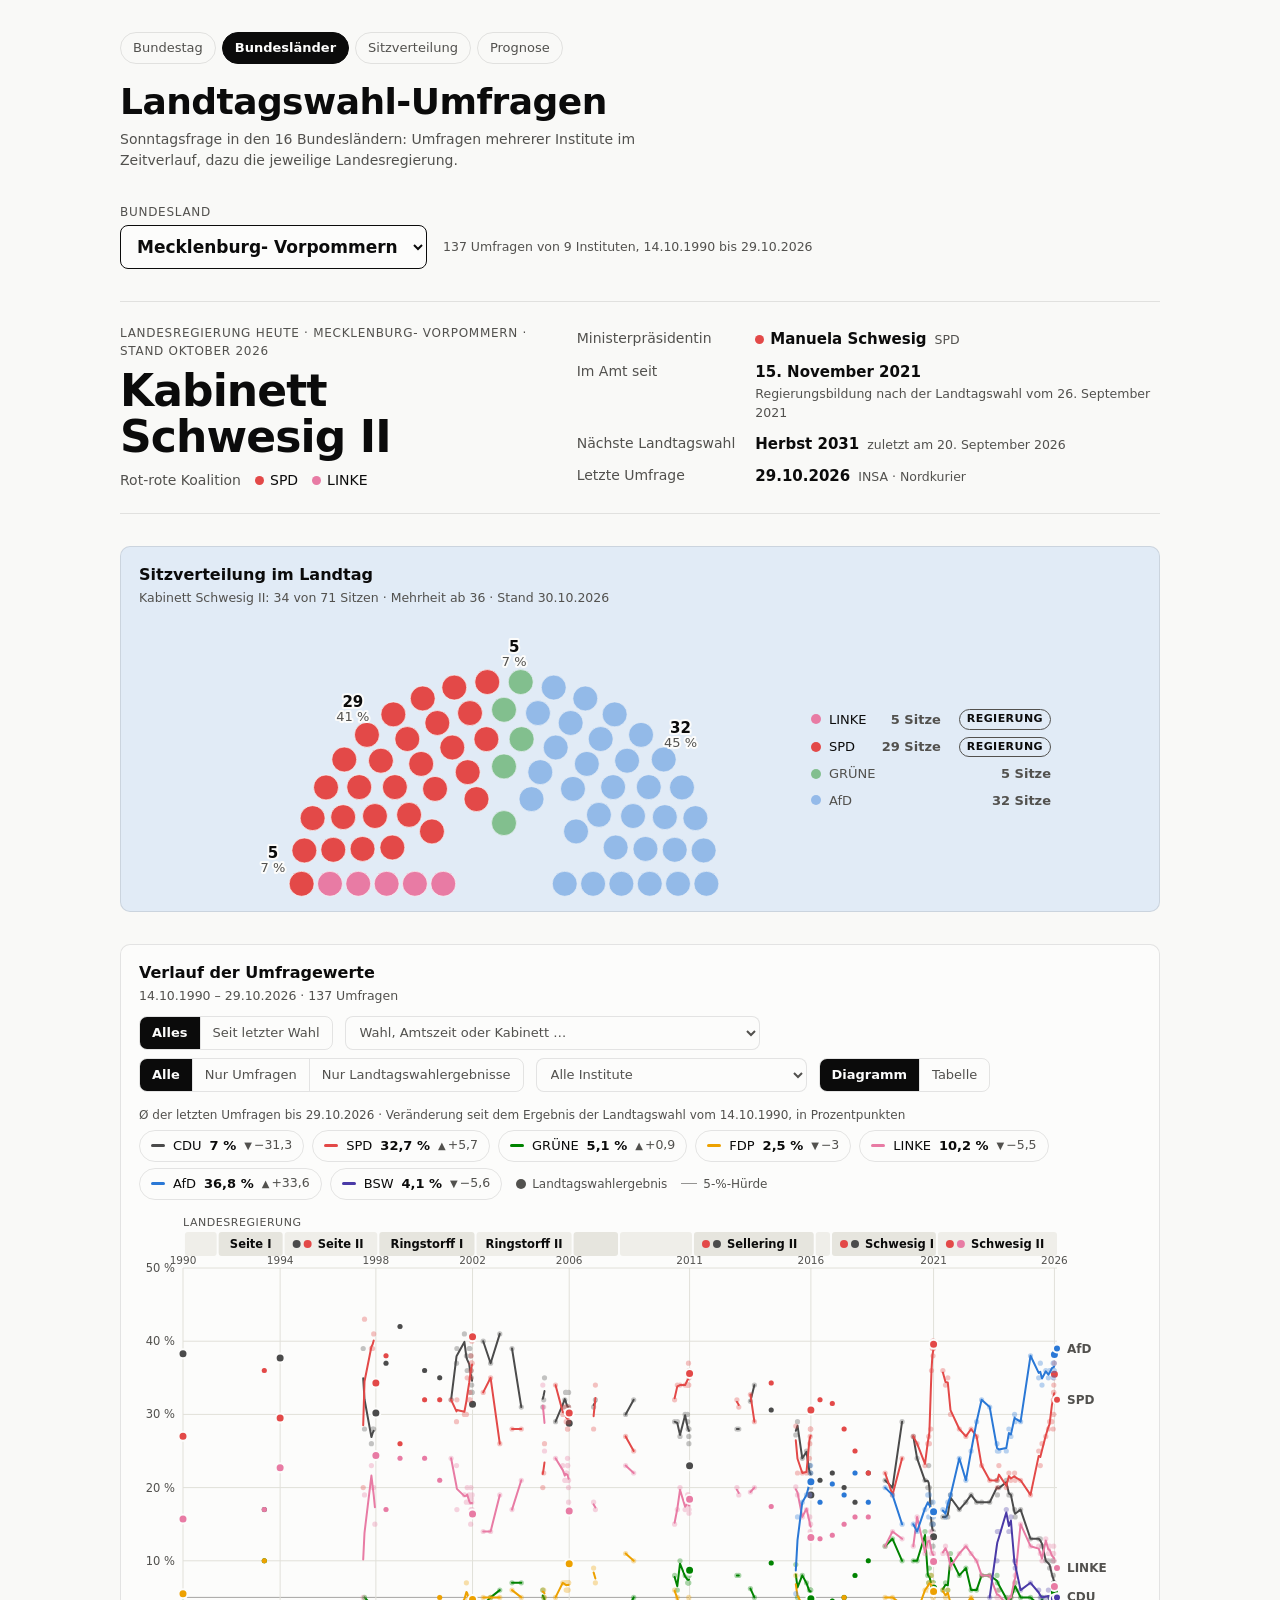
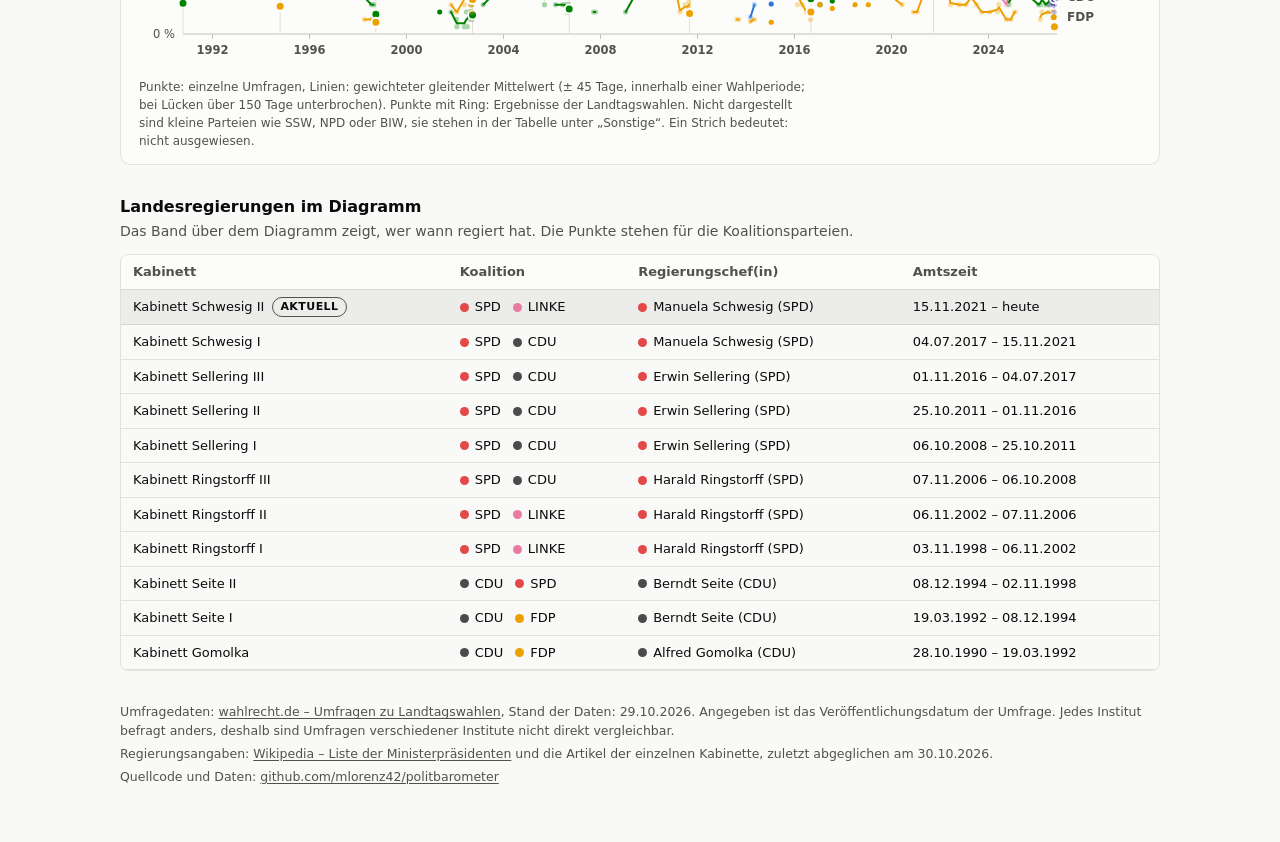
==== commit 92c9ab78: "Daten aktualisiert (2026-10-30)" ====
--- a/docs/laender.html
+++ b/docs/laender.html
@@ -783,9 +783,9 @@
       exportSvgPNG(container, filename, title, items);
     });
   }
-  var LAENDER = [{"slug":"baden-wuerttemberg","name":"Baden-Württemberg","next":"Frühjahr 2031","union":"CDU","wahl":"Landtagswahl","insts":["-->INSA-->","Allensbach","Customer Research 42","Emnid","Forsa","Forschungsgruppe Wahlen","INSA","IfM Leipzig","Infratest Burke","Infratest Politikforschung","Infratest Sozialforschung","Infratest dimap","TNS Forschung","TNS Infratest","Uni Freiburg","Uni Halle/ Uni Stuttgart","YouGov","abs Marktforschung"],"parties":["cdu","spd","gru","fdp","lin","afd","bsw"],"rows":[["1992-04-05",1,-1,null,null,null,39.6,29.4,9.5,5.9,null,null,null,null,null,null,null,null,2.9],["1995-11-24",0,8,"Stuttgarter Zeitung",1005,"09.11.–17.11.",43.0,26.0,18.0,4.0,null,null,null,null,null,null,null,null,6.0],["1996-01-19",0,8,"Stuttgarter Zeitung",1003,"04.01.–14.01.",43.0,26.0,17.0,6.0,null,null,null,null,null,null,null,null,4.0],["1996-02-16",0,8,"Stuttgarter Zeitung",1002,"01.02.–08.02.",45.0,27.0,14.0,6.0,null,null,null,null,null,null,null,null,4.0],["1996-03-16",0,8,"Stuttgarter Zeitung",1508,"04.03.–15.03.",42.0,30.5,14.0,6.0,null,null,null,null,null,null,null,null,null],["1996-03-24",1,-1,null,null,null,41.3,25.1,12.1,9.6,null,null,null,null,null,null,null,null,1.3],["1999-05-22",0,11,"Stuttgarter Zeitung",1000,"27.04.–19.05.",48.0,29.0,9.0,8.0,null,null,null,null,null,null,null,null,2.0],["1999-10-16",0,11,"Stuttgarter Zeitung",1000,"27.09.–13.10.",49.0,27.0,9.0,7.0,null,null,null,null,null,null,null,null,4.0],["2000-01-13",0,11,"SWR",1000,"05.01.–10.01.",45.0,31.0,10.0,8.0,null,null,null,null,null,null,null,null,3.0],["2000-06-08",0,4,"Stuttgarter Zeitung",null,null,42.0,28.0,8.0,12.0,null,null,null,null,null,null,null,null,4.0],["2000-07-14",0,11,"SWR",1000,"06.07.–11.07.",44.0,31.0,9.0,9.0,null,null,null,null,null,null,null,null,3.0],["2000-10-20",0,11,"SWR",1000,"12.10.–17.10.",43.0,32.0,9.0,10.0,null,null,null,null,null,null,null,null,3.0],["2000-12-09",0,4,"Stuttgarter Zeitung",null,null,40.0,30.0,10.0,10.0,null,null,null,null,null,null,null,null,4.0],["2000-12-15",0,11,"Badische Zeitung",1000,"07.12.–12.12.",42.0,32.0,9.0,10.0,null,null,null,null,null,null,null,null,3.0],["2001-01-26",0,11,"Badische Zeitung",1000,"18.01.–23.01.",40.0,32.0,10.0,10.0,null,null,null,null,null,null,null,null,3.0],["2001-02-17",0,4,"Stuttgarter Zeitung",null,null,39.0,31.0,10.0,10.0,null,null,null,null,null,null,null,null,4.0],["2001-03-01",0,11,"SWR",1000,"19.02.–24.02.",39.0,35.0,8.0,10.0,null,null,null,null,null,null,null,null,3.0],["2001-03-09",0,5,"ZDF, SZ, Mannheimer Morgen",1010,"05.03.–08.03.",41.0,36.0,8.0,8.0,null,null,null,null,null,null,null,null,2.0],["2001-03-15",0,11,"SWR",1000,"09.03.–14.03.",41.0,35.0,8.5,8.5,null,null,null,null,null,null,null,null,2.0],["2001-03-20",0,4,"Stuttgarter Zeitung",null,null,41.0,32.0,8.0,9.0,null,null,null,null,null,null,null,null,4.0],["2001-03-25",1,-1,null,null,null,44.8,33.3,7.7,8.1,null,null,null,null,null,null,null,null,1.7],["2003-02-11",0,1,"Staats- ministerium",1100,"03.02.–07.02.",54.0,24.0,10.0,8.0,null,null,null,null,null,null,null,null,4.0],["2003-09-30",0,1,"Staats- ministerium",null,null,52.0,25.0,11.0,7.0,null,null,null,null,null,null,null,null,5.0],["2004-02-12",0,11,"SWR",null,null,52.0,26.0,11.0,8.0,null,null,null,null,null,null,null,null,3.0],["2004-07-06",0,1,"Staats- ministerium",1000,"05.06.–17.06.",50.5,25.0,11.5,7.0,null,null,null,null,null,null,null,null,6.0],["2004-07-27",0,11,"SWR",1004,"23.07.–26.07.",48.0,23.0,17.0,6.0,null,null,null,null,null,null,null,null,6.0],["2004-10-17",0,3,"FOCUS",null,null,49.0,26.0,15.0,7.0,null,null,null,null,null,null,null,null,3.0],["2004-10-19",0,7,"Stuttgarter Zeitung",1008,null,49.0,27.0,13.0,7.0,null,null,null,null,null,null,null,null,4.0],["2004-11-02",0,4,"Stern",1002,"29.10.–30.10.",50.0,28.0,9.0,6.0,null,null,null,null,null,null,null,null,7.0],["2004-11-19",0,7,"Stuttgarter Zeitung",1000,"16.11.–18.11.",49.0,29.0,10.0,6.0,null,null,null,null,null,null,null,null,6.0],["2005-10-25",0,1,"Staats- ministerium",1000,"28.09.–13.10.",45.0,30.0,8.5,8.5,4.0,null,null,null,null,null,null,null,4.0],["2006-02-02",0,11,"SWR",1000,"30.01.–01.02.",45.0,29.0,9.0,9.0,null,null,null,null,null,null,null,null,4.0],["2006-02-10",0,7,"Stuttgarter Zeitung",1001,"06.02.–08.02.",49.0,30.0,7.0,8.0,null,null,null,null,null,null,null,null,2.0],["2006-03-02",0,11,"ARD, SWR",1000,"28.02.–01.03.",46.0,29.0,10.0,8.0,null,null,null,null,null,null,null,null,4.0],["2006-03-16",0,7,"Stuttgarter Zeitung",1008,"13.03.–15.03.",43.0,31.0,10.0,9.0,null,null,null,null,null,null,null,null,2.0],["2006-03-16",0,11,"SWR",1000,"13.03.–15.03.",46.0,28.0,10.0,9.0,null,null,null,null,null,null,null,null,2.0],["2006-03-17",0,5,"ZDF",1000,"13.03.–16.03.",45.0,30.0,10.0,8.0,null,null,null,null,null,null,null,null,1.0],["2006-03-21",0,3,"N24",1000,"07.03.–18.03.",45.0,29.0,10.0,9.0,null,null,null,null,null,null,null,null,5.0],["2006-03-26",1,-1,null,null,null,44.2,25.2,11.7,10.7,null,null,null,null,null,null,null,null,2.8],["2006-07-06",0,4,"n-tv",1403,"12.06.–04.07.",43.0,23.0,12.0,12.0,5.0,null,null,null,null,null,null,null,5.0],["2006-12-21",0,4,"n-tv",1220,"20.11.–15.12.",44.0,20.0,13.0,12.0,4.0,null,null,null,null,null,null,null,5.0],["2007-03-29",0,11,"SWR",10001604,null,41.0,26.0,16.0,10.0,2.0,null,null,null,null,null,null,null,5.0],["2007-03-29",0,11,"SWR",1000,"26.03.–27.03.",41.0,26.0,14.0,9.0,4.0,null,null,null,null,null,null,null,3.0],["2007-04-19",0,4,"n-tv",null,null,40.0,26.0,13.0,12.0,3.0,null,null,null,null,null,null,null,6.0],["2007-07-26",0,4,"n-tv",1034,"02.07.–24.07.",43.0,19.0,13.0,12.0,6.0,null,null,null,null,null,null,null,7.0],["2008-09-30",0,15,"Stuttgarter Nachrichten",1000,"08.09.–20.09.",39.9,26.0,17.2,10.2,4.8,null,null,null,null,null,null,null,1.9],["2009-06-12",0,11,"SWR",1000,"02.06.–03.06.",40.0,21.0,14.0,15.0,4.0,null,null,null,null,null,null,null,6.0],["2009-07-07",0,10,"SPD- LT-Fraktion",1000,"20.04.–03.05.",39.0,22.0,15.0,14.0,6.0,null,null,null,null,null,null,null,4.0],["2010-02-18",0,11,"SWR, Stuttgarter Zeitung",100017022010,null,43.0,20.0,17.0,11.0,4.0,null,null,null,null,null,null,null,5.0],["2010-03-17",0,1,"Staats- ministerium",1030,"24.02.–08.03.",43.0,21.0,18.0,8.0,5.5,null,null,null,null,null,null,null,4.5],["2010-04-20",0,9,"SPD- LT-Fraktion",991,"23.03.–13.04.",41.0,23.0,17.0,8.0,5.0,null,null,null,null,null,null,null,6.0],["2010-07-27",0,9,"SPD- LT-Fraktion",1000,"12.07.–15.07.",37.0,25.0,20.0,7.0,5.0,null,null,null,null,null,null,null,6.0],["2010-09-01",0,4,"Stern",1068,"16.08.–27.08.",37.0,24.0,24.0,6.0,4.0,null,null,null,null,null,null,null,5.0],["2010-09-08",0,11,"SWR, Stuttgarter Zeitung",1000,"02.09.–07.09.",35.0,21.0,27.0,5.0,5.0,null,null,null,null,null,null,null,7.0],["2010-10-08",0,17,"Ulmer City Marketing",968,"05.10.–06.10.",28.0,17.0,36.0,8.0,7.0,null,null,null,null,null,null,null,null],["2010-10-09",0,12,"SPIEGEL",1002,"06.10.–07.10.",34.0,19.0,32.0,6.0,5.0,null,null,null,null,null,null,null,4.0],["2010-11-19",0,1,"Allensbach",1096,"01.10.–15.10.",38.0,22.0,26.0,5.0,5.0,null,null,null,null,null,null,null,4.0],["2010-11-26",0,5,"ZDF",1910,"22.11.–24.11.",39.0,19.0,26.0,5.0,4.0,null,null,null,null,null,null,null,7.0],["2010-12-02",0,11,"SWR, Stuttgarter Zeitung",10100112,null,39.0,18.0,28.0,5.0,5.0,null,null,null,null,null,null,null,5.0],["2010-12-19",0,3,"Focus",1001,"07.12.–15.12.",41.0,19.0,29.0,4.0,4.0,null,null,null,null,null,null,null,3.0],["2011-01-29",0,3,"Focus",1022,"24.01.–27.01.",40.0,20.0,27.0,5.0,4.0,null,null,null,null,null,null,null,4.0],["2011-02-03",0,11,"SWR, Stuttgarter Zeitung",1000,"01.02.–02.02.",39.0,21.0,24.0,6.0,5.0,null,null,null,null,null,null,null,5.0],["2011-02-04",0,5,"ZDF",1146,"31.01.–02.02.",41.0,19.0,25.0,6.0,4.0,null,null,null,null,null,null,null,5.0],["2011-02-13",0,3,"Focus",1000,"04.02.–10.02.",40.0,19.0,25.0,7.0,4.0,null,null,null,null,null,null,null,5.0],["2011-02-20",0,3,"Focus",1000,"11.02.–17.02.",40.0,20.0,23.0,7.0,5.0,null,null,null,null,null,null,null,5.0],["2011-02-26",0,2,"Schwäbische Zeitung",705,"08.02.–19.02.",35.0,21.6,21.2,5.2,5.9,null,null,null,null,null,null,null,11.1],["2011-02-26",0,14,"Badische Zeitung",1126,"31.01.–22.02.",41.1,22.7,24.2,6.0,2.8,null,null,null,null,null,null,null,3.2],["2011-02-27",0,3,"Focus",1000,"18.02.–24.02.",40.0,23.0,22.0,6.0,4.0,null,null,null,null,null,null,null,5.0],["2011-03-02",0,4,"Stern, RTL",1001,"21.02.–25.02.",39.0,26.0,19.0,6.0,4.0,null,null,null,null,null,null,null,6.0],["2011-03-04",0,3,"Focus",1000,"24.02.–01.03.",38.0,25.0,21.0,8.0,4.0,null,null,null,null,null,null,null,4.0],["2011-03-11",0,4,"StN, Reutlinger General-Anzeiger",1004,"03.03.–08.03.",40.0,26.0,20.0,5.0,4.0,null,null,null,null,null,null,null,5.0],["2011-03-12",0,3,"Focus",1000,"04.03.–10.03.",39.0,24.0,20.0,7.0,5.0,null,null,null,null,null,null,null,5.0],["2011-03-14",0,11,"SWR, Stuttgarter Zeitung",1001,"10.03.–12.03.",42.0,22.0,21.0,6.0,4.0,null,null,null,null,null,null,null,5.0],["2011-03-17",0,11,"ARD",1250,"14.03.–17.03.",39.0,22.0,24.0,5.5,4.5,null,null,null,null,null,null,null,5.0],["2011-03-18",0,5,"ZDF",1382,"15.03.–17.03.",38.0,22.5,25.0,5.0,4.5,null,null,null,null,null,null,null,5.0],["2011-03-20",0,3,"Focus",5001703,null,38.0,22.0,25.0,6.0,4.0,null,null,null,null,null,null,null,5.0],["2011-03-24",0,4,"stern.de, RTL",1025,"16.03.–22.03.",38.0,24.0,24.0,5.0,4.0,null,null,null,null,null,null,null,5.0],["2011-03-25",0,3,"Focus",1000,"18.03.–24.03.",38.0,23.0,25.0,5.0,4.0,null,null,null,null,null,null,null,5.0],["2011-03-25",0,16,"YouGov",1003,"20.03.–24.03.",36.0,22.0,26.0,6.0,5.0,null,null,null,null,null,null,null,5.0],["2011-03-27",1,-1,null,null,null,39.0,23.1,24.2,5.3,2.8,null,null,null,2.1,null,null,null,2.4],["2011-05-04",0,4,"stern.de, RTL",1004,"18.04.–29.04.",36.0,22.0,30.0,4.0,2.0,null,null,null,null,null,null,null,null],["2011-08-18",0,11,"SWR, Stuttgarter Zeitung",1000,"16.08.–17.08.",36.0,23.0,29.0,4.0,3.0,null,null,null,null,null,null,null,5.0],["2011-11-17",0,11,"SWR, Stuttgarter Zeitung, Uni Stuttgart, Bertelsmann Stift.",2403,"08.11.–16.11.",37.0,22.0,29.0,3.0,2.0,null,null,null,null,null,null,null,3.0],["2011-11-20",0,3,"Focus",1002,"15.11.–17.11.",34.0,20.0,32.0,4.0,3.0,null,null,null,null,null,null,null,null],["2012-05-10",0,11,"SWR, Stuttgarter Zeitung",1000,"07.05.–08.05.",37.0,21.0,28.0,4.0,2.0,null,null,null,null,null,null,null,2.0],["2013-05-16",0,11,"SWR, Stuttgarter Zeitung",1005,"13.05.–15.05.",39.0,19.0,28.0,4.0,2.0,2.0,null,null,null,null,null,null,3.0],["2013-11-07",0,11,"SWR, Stuttgarter Zeitung",1004,"04.11.–05.11.",43.0,19.0,22.0,4.0,4.0,5.0,null,null,null,null,null,null,3.0],["2014-05-13",0,11,"SWR",1000,"06.05.–11.05.",41.0,20.0,21.0,3.0,4.0,6.0,null,null,null,null,null,null,5.0],["2014-09-17",0,13,"SPD-LT Fraktion",707,null,41.0,19.0,23.0,4.0,4.0,4.0,null,null,null,null,null,null,null],["2014-11-13",0,11,"SWR, Stuttgarter Zeitung",1000,"10.11.–11.11.",41.0,20.0,22.0,3.0,4.0,5.0,null,null,null,null,null,null,5.0],["2015-03-26",0,11,"SWR, Stuttgarter Zeitung",1000,"19.03.–24.03.",38.0,18.0,25.0,5.0,5.0,4.0,null,null,null,null,null,null,5.0],["2015-05-12",0,4,"stern",1010,"23.04.–07.05.",38.0,20.0,26.0,4.0,4.0,4.0,null,null,null,null,null,null,4.0],["2015-09-11",0,1,"Allensbach",1047,"18.07.–12.08.",40.5,20.0,24.0,4.5,4.0,3.0,null,null,null,null,null,null,4.0],["2015-09-24",0,11,"SWR, Stuttgarter Zeitung",1000,"17.09.–22.09.",39.0,17.0,26.0,5.0,4.0,5.0,null,null,null,null,null,null,4.0],["2015-10-09",0,6,"BILD",1003,"24.09.–06.10.",40.0,16.0,24.0,5.0,5.0,8.0,null,null,null,null,null,null,2.0],["2015-11-20",0,5,"ZDF",1040,"16.11.–18.11.",37.0,18.0,27.0,5.0,3.0,6.0,null,null,null,null,null,null,4.0],["2015-12-03",0,11,"SWR, Stuttgarter Zeitung",1000,"26.11.–01.12.",37.0,18.0,25.0,5.0,4.0,8.0,null,null,null,null,null,null,3.0],["2015-12-15",0,4,"stern",1064,"02.12.–11.12.",35.0,19.0,28.0,5.0,3.0,7.0,null,null,null,null,null,null,3.0],["2016-01-14",0,11,"SWR, Stuttgarter Zeitung",1000,"07.01.–12.01.",35.0,15.0,28.0,6.0,3.0,10.0,null,null,null,null,null,null,3.0],["2016-01-20",0,6,"CDU-LV",1000,"11.01.–18.01.",35.0,13.0,29.0,6.5,2.5,11.5,null,null,null,null,null,null,2.5],["2016-01-21",0,5,"ZDF",1069,"18.01.–20.01.",34.0,15.0,28.0,6.0,3.0,11.0,null,null,null,null,null,null,3.0],["2016-02-05",0,6,"BILD",1000,"26.01.–01.02.",33.5,13.5,28.5,7.0,3.5,10.0,null,null,null,null,null,null,4.0],["2016-02-12",0,2,"Schwäbische Zeitung",1000,"27.01.–07.02.",33.1,15.6,26.1,5.1,5.5,10.5,null,null,null,null,null,null,4.1],["2016-02-18",0,11,"SWR, Stuttgarter Zeitung",1000,"11.02.–16.02.",31.0,14.0,28.0,8.0,4.0,12.0,null,null,null,null,null,null,3.0],["2016-02-22",0,6,"BILD",1000,"19.02.–20.02.",30.0,16.0,30.5,7.0,3.0,10.0,null,null,null,null,null,null,3.5],["2016-02-26",0,4,"EZ, LKZ, PZ, GEA",1069,"16.02.–22.02.",30.0,16.0,30.0,6.0,3.0,11.0,null,null,null,null,null,null,4.0],["2016-02-28",0,6,"BILD",1030,"25.02.–27.02.",30.0,16.5,30.5,6.5,3.5,9.0,null,null,null,null,null,null,4.0],["2016-03-03",0,11,"ARD",1002,"29.02.–02.03.",28.0,13.0,32.0,8.0,4.0,13.0,null,null,null,null,null,null,2.0],["2016-03-04",0,5,"ZDF",1058,"29.02.–03.03.",30.0,13.0,32.0,7.0,4.0,11.0,null,null,null,null,null,null,3.0],["2016-03-07",0,6,"BILD",1005,"01.03.–05.03.",28.5,12.5,33.5,6.0,3.0,12.5,null,null,null,null,null,null,4.0],["2016-03-09",0,4,"RTL",1002,"02.03.–08.03.",27.0,16.0,32.0,7.0,3.0,11.0,null,null,null,null,null,null,4.0],["2016-03-10",0,5,"ZDF",1711,"07.03.–10.03.",29.0,14.0,32.0,6.0,4.0,11.0,null,null,null,null,null,null,4.0],["2016-03-10",0,16,"YouGov",974,"02.03.–09.03.",30.0,12.0,32.0,8.0,4.0,11.0,null,null,null,null,null,null,3.0],["2016-03-13",1,-1,null,null,null,27.0,12.7,30.3,8.3,2.9,15.1,null,null,null,null,null,null,3.7],["2016-09-15",0,11,"SWR, Stuttgarter Zeitung",1001,"09.09.–13.09.",26.0,13.0,31.0,7.0,3.0,17.0,null,null,null,null,null,null,3.0],["2017-03-09",0,11,"SWR, Stuttgarter Zeitung",1004,"03.03.–07.03.",28.0,20.0,27.0,7.0,4.0,11.0,null,null,null,null,null,null,3.0],["2018-01-31",0,11,"SWR, Stuttgarter Zeitung",1003,"26.01.–30.01.",29.0,12.0,29.0,8.0,6.0,12.0,null,null,null,null,null,null,4.0],["2018-02-25",0,4,"RTL/n-tv",1003,"08.02.–22.02.",27.0,12.0,32.0,9.0,4.0,12.0,null,null,null,null,null,null,4.0],["2018-09-12",0,6,"BILD",1046,"01.09.–06.09.",25.0,12.0,27.0,9.0,5.0,18.0,null,null,null,null,null,null,4.0],["2018-09-12",0,11,"SWR, Stuttgarter Zeitung",1003,"05.09.–10.09.",28.0,11.0,29.0,7.0,7.0,15.0,null,null,null,null,null,null,3.0],["2019-02-04",0,4,"RTL/n-tv",1007,"29.01.–01.02.",23.0,9.0,33.0,9.0,6.0,13.0,null,null,null,null,null,null,7.0],["2019-02-15",0,6,"BILD",1006,"07.02.–12.02.",27.0,13.0,29.0,9.0,5.0,12.0,null,null,null,null,null,null,5.0],["2019-03-28",0,11,"SWR, Stuttgarter Zeitung",1002,"20.03.–26.03.",28.0,12.0,32.0,9.0,4.0,11.0,null,null,null,null,null,null,4.0],["2019-05-10",0,6,"BILD",1040,"06.05.–08.05.",27.0,11.0,28.0,10.0,6.0,12.0,null,2.0,null,null,null,null,4.0],["2019-09-19",0,11,"SWR, Stuttgarter Zeitung",1004,"16.09.–17.09.",26.0,8.0,38.0,8.0,3.0,12.0,null,null,null,null,null,null,5.0],["2019-10-30",0,6,"BILD",1036,"23.10.–28.10.",27.0,11.0,30.0,9.0,4.0,13.0,null,null,null,null,null,null,6.0],["2020-03-12",0,11,"SWR, Stuttgarter Zeitung",1001,"05.03.–10.03.",23.0,11.0,36.0,7.0,5.0,14.0,null,null,null,null,null,null,4.0],["2020-04-22",0,6,"BILD",1523,"15.04.–20.04.",31.0,13.0,29.0,7.0,4.0,11.0,null,null,null,null,null,null,5.0],["2020-04-30",0,11,"SWR",1003,"27.04.–28.04.",30.0,11.0,34.0,6.0,3.0,12.0,null,null,null,null,null,null,4.0],["2020-09-10",0,6,"BILD",1000,"02.09.–07.09.",31.0,12.0,28.0,7.0,5.0,12.0,null,null,null,null,null,null,5.0],["2020-10-15",0,11,"SWR, Stuttgarter Zeitung",1001,"08.10.–13.10.",29.0,11.0,34.0,6.0,4.0,11.0,null,null,null,null,null,null,5.0],["2020-11-19",0,6,"BILD",1001,"10.11.–16.11.",31.0,11.0,29.0,7.0,5.0,12.0,null,null,null,null,null,null,5.0],["2020-12-17",0,11,"SWR",1001,"14.12.–16.12.",30.0,10.0,35.0,7.0,3.0,11.0,null,null,null,null,null,null,4.0],["2021-01-13",0,6,"BILD",1010,"05.01.–11.01.",30.0,12.0,30.0,8.0,4.0,12.0,null,null,null,null,null,null,4.0],["2021-02-04",0,11,"SWR, Stuttgarter Zeitung",1000,"01.02.–02.02.",27.0,11.0,34.0,9.0,3.0,10.0,null,null,null,null,null,null,6.0],["2021-02-05",0,5,"ZDF",1032,"01.02.–04.02.",28.0,10.0,34.0,9.0,3.0,11.0,null,null,null,null,null,null,5.0],["2021-02-13",0,6,"BILD",1009,"08.02.–11.02.",28.0,11.0,31.0,10.0,4.0,11.0,null,1.0,null,null,null,null,4.0],["2021-03-04",0,11,"ARD",1185,"01.03.–03.03.",25.0,10.0,33.0,10.0,4.0,12.0,null,null,null,null,null,null,6.0],["2021-03-05",0,5,"ZDF",1032,"01.03.–04.03.",24.0,10.0,35.0,10.0,3.0,11.0,null,null,null,null,null,null,7.0],["2021-03-10",0,6,"BILD",1558,"01.03.–07.03.",25.0,10.0,32.0,11.0,3.0,12.0,null,2.0,null,null,null,null,5.0],["2021-03-11",0,5,"ZDF",1867,"08.03.–11.03.",24.0,10.0,34.0,11.0,3.0,11.0,null,null,null,null,null,null,7.0],["2021-03-12",0,6,"BILD",1066,"11.03.–12.03.",23.0,11.0,32.0,11.0,4.0,13.0,null,null,null,null,null,null,6.0],["2021-03-14",1,-1,null,null,null,24.1,11.0,32.6,10.5,3.6,9.7,null,3.0,null,null,null,null,5.5],["2021-10-12",0,6,"BILD",1000,"04.10.–11.10.",20.0,21.0,24.0,16.0,3.0,9.0,null,null,null,null,null,null,7.0],["2021-10-14",0,11,"SWR, Stuttgarter Zeitung",1162,"07.10.–12.10.",17.0,20.0,27.0,15.0,3.0,9.0,null,3.0,null,null,null,null,6.0],["2022-01-20",0,11,"SWR, Stuttgarter Zeitung",1166,"13.01.–18.01.",23.0,16.0,26.0,12.0,4.0,11.0,null,null,null,null,null,null,8.0],["2022-03-10",0,11,"SWR, Stuttgarter Zeitung",1152,"04.03.–08.03.",24.0,18.0,27.0,13.0,3.0,9.0,null,null,null,null,null,null,6.0],["2022-04-06",0,6,"BILD",1000,"28.03.–04.04.",23.0,19.0,25.0,11.0,3.0,10.0,null,null,null,null,null,null,9.0],["2022-04-21",0,11,"SWR",1170,"12.04.–19.04.",26.0,15.0,28.0,11.0,3.0,9.0,null,null,null,null,null,null,8.0],["2022-07-13",0,6,"BILD",1000,"04.07.–11.07.",26.0,14.0,29.0,11.0,3.0,10.0,null,null,null,null,null,null,7.0],["2022-10-27",0,11,"SWR, Stuttgarter Zeitung",1175,"20.10.–25.10.",26.0,15.0,27.0,9.0,3.0,13.0,null,null,null,null,null,null,7.0],["2022-11-02",0,6,"BILD",1000,"24.10.–31.10.",28.0,13.0,26.0,10.0,3.0,13.0,null,null,null,null,null,null,7.0],["2023-03-23",0,11,"SWR, Stuttgarter Zeitung",1178,"16.03.–21.03.",27.0,15.0,26.0,10.0,null,12.0,null,null,null,null,null,null,10.0],["2023-04-03",0,6,"BILD",1000,"20.03.–27.03.",27.0,13.0,28.0,9.0,3.0,12.0,null,null,null,null,null,null,8.0],["2023-07-20",0,11,"SWR, Stuttgarter Zeitung",1185,"13.07.–18.07.",26.0,13.0,24.0,7.0,null,19.0,null,null,null,null,null,null,11.0],["2023-09-27",0,11,"SWR, Stuttgarter Zeitung",1162,"21.09.–25.09.",29.0,12.0,22.0,8.0,null,20.0,null,null,null,null,null,null,9.0],["2024-01-18",0,11,"SWR",1152,"11.01.–16.01.",32.0,9.0,22.0,7.0,null,18.0,null,3.0,null,null,null,null,9.0],["2024-03-21",0,6,"Schwäbische Zeitung",1000,"04.03.–11.03.",30.0,11.0,23.0,7.0,3.0,16.0,7.0,null,null,null,null,null,3.0],["2024-05-16",0,11,"SWR, Stuttgarter Zeitung",1148,"07.05.–14.05.",32.0,11.0,22.0,7.0,null,14.0,4.0,3.0,null,null,null,null,7.0],["2024-06-13",0,6,"BILD",1000,"04.06.–11.06.",30.0,12.0,19.0,7.0,3.0,15.0,7.0,null,null,null,null,null,7.0],["2024-08-15",0,6,"Schwäbische Zeitung",1000,"05.08.–12.08.",31.0,11.0,19.0,7.0,3.0,16.0,8.0,null,null,null,null,null,5.0],["2024-10-10",0,11,"SWR, Stuttgarter Zeitung",1166,"01.10.–08.10.",34.0,13.0,18.0,5.0,null,16.0,5.0,null,null,null,null,null,9.0],["2024-10-11",0,6,"Schwäbische Zeitung",2000,"26.09.–04.10.",32.0,13.0,18.0,6.0,3.0,18.0,6.0,null,null,null,null,null,4.0],["2024-12-07",0,6,"Schwäbische Zeitung",1000,"25.11.–02.12.",34.0,11.0,20.0,6.0,3.0,17.0,6.0,null,null,null,null,null,3.0],["2024-12-12",0,11,"SWR",1156,"05.12.–10.12.",33.0,13.0,22.0,4.0,null,15.0,4.0,null,null,null,null,null,9.0],["2025-02-15",0,0,"Schwäbische Zeitung",1000,"03.02.–10.02.",31.0,13.0,20.0,5.0,4.0,18.0,5.0,null,null,null,null,null,4.0],["2025-02-15",0,6,"Schwäbische Zeitung",1000,"03.02.–10.02.",31.0,13.0,20.0,5.0,4.0,18.0,5.0,null,null,null,null,null,4.0],["2025-05-09",0,6,"Schwäbische Zeitung",1000,"29.04.–06.05.",31.0,12.0,17.0,6.0,8.0,19.0,4.0,null,null,null,null,null,3.0],["2025-05-15",0,11,"SWR, Stuttgarter Zeitung",1146,"07.05.–13.05.",31.0,10.0,20.0,5.0,7.0,19.0,4.0,null,null,null,null,null,4.0],["2025-10-16",0,6,"Schwäbische Zeitung",1000,"07.10.–14.10.",31.0,11.0,17.0,7.0,7.0,20.0,3.0,null,null,null,null,null,4.0],["2025-10-16",0,11,"SWR, Stuttgarter Zeitung",1158,"08.10.–14.10.",29.0,10.0,20.0,5.0,7.0,21.0,3.0,null,null,null,null,null,5.0],["2026-01-22",0,11,"SWR, Stuttgarter Zeitung",1168,"14.01.–20.01.",29.0,8.0,23.0,5.0,7.0,20.0,null,null,null,null,null,null,8.0],["2026-01-29",0,6,"NIUS*",1000,"20.01.–27.01.",29.0,10.0,21.0,5.0,7.0,20.0,3.0,null,null,null,null,null,5.0],["2026-02-23",0,6,"BILD",1000,"17.02.–23.02.",28.0,10.0,22.0,6.0,7.0,20.0,3.0,null,null,null,null,null,4.0],["2026-02-26",0,11,"ARD",1530,"23.02.–25.02.",28.0,7.0,27.0,6.0,5.5,18.0,null,null,null,null,null,null,8.5],["2026-02-27",0,5,"ZDF",1049,"23.02.–26.02.",27.0,9.0,25.0,6.0,6.0,19.0,null,null,null,null,null,null,8.0],["2026-03-04",0,6,"BILD",1000,"24.02.–03.03.",27.0,9.0,24.0,6.0,6.0,20.0,null,null,null,null,null,null,8.0],["2026-03-05",0,5,"ZDF",1069,"04.03.–05.03.",28.0,8.0,28.0,5.5,5.5,18.0,null,null,null,null,null,null,7.0],["2026-03-08",1,-1,null,null,null,29.7,5.5,30.2,4.4,4.4,18.8,null,null,null,null,null,null,7.0],["2026-04-10",0,1,"Allensbach",1017,"02.04.–09.04.",26.0,5.0,32.0,4.0,5.0,22.0,null,null,null,null,null,null,6.0],["2026-10-15",0,11,"SWR, SWP, Stuttgarter Zeitung",1191,"08.10.–13.10.",23.0,7.0,30.0,4.0,6.0,23.0,null,null,null,null,null,null,7.0]]},{"slug":"bayern","name":"Bayern","next":"Herbst 2028","union":"CSU","wahl":"Landtagswahl","insts":["Emnid","Forsa","Forschungsgruppe Wahlen","Forschungsgruppe Wahlen **","GMS","INRA","INSA","Infratest","Infratest dimap","Peinelt","Polis","TNS Infratest","dimap","mifm München","pollytix"],"parties":["cdu","spd","gru","fdp","afd","bsw","fw","pir"],"rows":[["1990-10-14",1,-1,null,null,null,54.9,26.0,6.4,5.2,null,null,null,null,null,null,null,null,1.1],["1993-02-22",0,7,"Focus",null,null,39.0,29.0,9.0,6.0,null,null,null,null,null,null,null,null,6.0],["1994-09-25",1,-1,null,null,null,52.8,30.0,6.1,2.8,null,null,null,null,null,null,null,null,2.2],["1997-08-31",0,1,"Bild am Sonntag",null,null,47.0,33.0,null,null,null,null,null,3.0,null,null,null,null,null],["1998-02-21",0,2,"ZDF, SZ",null,null,46.0,32.0,7.0,3.0,null,null,null,3.0,null,null,null,null,4.0],["1998-04-03",0,5,"Sat.1 Bayern",null,null,46.0,36.0,5.0,3.0,null,null,null,3.0,null,null,null,null,null],["1998-05-22",0,2,"ZDF, SZ",null,null,46.0,34.0,5.0,3.0,null,null,null,2.0,null,null,null,null,3.0],["1998-07-09",0,5,"Sat.1 Bayern",null,null,46.0,35.0,null,null,null,null,null,null,null,null,null,null,null],["1998-08-27",0,1,"RTL",null,null,47.0,35.0,5.0,3.0,null,null,null,null,null,null,null,null,null],["1998-08-28",0,2,"ZDF, SZ, Antenne Bayern",null,null,51.0,32.0,5.0,2.0,null,null,null,3.0,null,null,null,null,3.0],["1998-08-28",0,8,"ARD",null,null,50.0,32.0,5.0,3.0,null,null,null,4.0,null,null,null,null,4.0],["1998-09-06",0,10,"FOCUS",null,null,50.0,33.0,6.0,3.0,null,null,null,3.0,null,null,null,null,2.0],["1998-09-11",0,1,"RTL",null,null,49.0,34.0,5.0,2.0,null,null,null,3.0,null,null,null,null,3.0],["1998-09-13",1,-1,null,null,null,52.9,28.7,5.7,1.7,null,null,null,3.7,null,null,null,null,1.9],["1999-08-04",0,8,"Bayerischer Rundfunk",null,null,60.0,24.0,5.0,2.0,null,null,null,null,null,null,null,null,6.0],["2000-01-12",0,8,"Bayerischer Rundfunk",null,null,60.0,25.0,5.0,1.0,null,null,null,null,null,null,null,null,6.0],["2000-07-10",0,8,"Bayerischer Rundfunk",null,null,57.0,27.0,6.0,3.0,null,null,null,null,null,null,null,null,5.0],["2001-01-10",0,8,"Bayerischer Rundfunk",null,null,54.0,28.0,7.0,4.0,null,null,null,null,null,null,null,null,5.0],["2001-07-18",0,8,"Bayerischer Rundfunk",null,null,54.0,29.0,7.0,3.0,null,null,null,null,null,null,null,null,5.0],["2002-01-18",0,8,"Bayerischer Rundfunk",null,null,56.0,27.0,6.0,4.0,null,null,null,null,null,null,null,null,5.0],["2002-04-10",0,8,"Bayerischer Rundfunk",null,null,55.0,28.0,5.0,4.0,null,null,null,null,null,null,null,null,6.0],["2002-08-07",0,8,"Bayerischer Rundfunk",null,null,57.0,26.0,5.0,5.0,null,null,null,null,null,null,null,null,7.0],["2003-01-08",0,8,"Bayerischer Rundfunk",null,null,61.0,24.0,7.0,3.0,null,null,null,null,null,null,null,null,5.0],["2003-05-21",0,8,"Bayerischer Rundfunk",null,null,60.0,22.0,8.0,4.0,null,null,null,null,null,null,null,null,6.0],["2003-07-16",0,1,"Stern",null,null,59.0,24.0,8.0,3.0,null,null,null,null,null,null,null,null,6.0],["2003-08-13",0,1,"Stern",null,null,61.0,21.0,8.0,3.0,null,null,null,null,null,null,null,null,7.0],["2003-09-05",0,2,"ZDF",null,null,60.0,22.0,8.0,3.0,null,null,null,4.0,null,null,null,null,3.0],["2003-09-09",0,1,"Stern",null,null,61.0,20.0,8.0,4.0,null,null,null,null,null,null,null,null,7.0],["2003-09-11",0,8,"Bayerischer Rundfunk",null,null,59.0,20.0,8.0,4.0,null,null,null,4.0,null,null,null,null,5.0],["2003-09-21",1,-1,null,null,null,60.7,19.6,7.7,2.6,null,null,null,4.0,null,null,null,null,1.2],["2004-01-07",0,8,"Bayerischer Rundfunk",null,null,62.0,19.0,9.0,3.0,null,null,null,null,null,null,null,null,7.0],["2004-07-28",0,8,"Bayerischer Rundfunk",null,null,58.0,17.0,12.0,5.0,null,null,null,null,null,null,null,null,8.0],["2005-01-12",0,8,"Bayerischer Rundfunk",null,null,56.0,22.0,10.0,5.0,null,null,null,null,null,null,null,null,7.0],["2005-07-27",0,8,"Bayerischer Rundfunk",null,null,59.0,18.0,9.0,4.0,4.0,null,null,null,null,null,null,null,6.0],["2005-11-09",0,1,"Abendzeitung",null,null,49.0,21.0,9.0,9.0,4.0,null,null,null,null,null,null,null,5.0],["2005-11-17",0,8,"Bayerischer Rundfunk",null,null,45.0,24.0,10.0,11.0,3.0,null,null,null,null,null,null,null,7.0],["2006-01-02",0,4,"Sat.1 Bayern",null,null,56.0,22.0,7.0,4.0,2.0,null,null,4.0,null,null,null,null,2.0],["2006-01-10",0,9,"Süddeutsche Zeitung",null,null,45.9,21.5,8.6,11.8,null,null,null,4.2,null,null,null,null,3.7],["2006-01-14",0,1,"n-tv",null,null,49.0,24.0,10.0,6.0,null,null,null,null,null,null,null,null,5.0],["2006-01-18",0,8,"Bayerischer Rundfunk",null,null,53.0,22.0,10.0,7.0,null,null,null,2.0,null,null,null,null,4.0],["2006-02-28",0,1,"Abendzeitung",null,null,52.0,21.0,9.0,6.0,3.0,null,null,4.0,null,null,null,null,5.0],["2006-05-18",0,1,"Abendzeitung",null,null,52.0,18.0,9.0,10.0,3.0,null,null,3.0,null,null,null,null,5.0],["2006-05-27",0,0,"FOCUS",null,null,53.0,23.0,9.0,5.0,null,null,null,null,null,null,null,null,10.0],["2006-06-19",0,4,"Sat.1 Bayern",null,null,54.0,18.0,11.0,8.0,2.5,null,null,2.0,null,null,null,null,4.5],["2006-07-13",0,1,"n-tv, Abendzeitung",null,null,56.0,16.0,10.0,6.0,4.0,null,null,3.0,null,null,null,null,5.0],["2006-09-07",0,1,"n-tv, Abendzeitung",null,null,58.0,16.0,10.0,6.0,3.0,null,null,null,null,null,null,null,7.0],["2006-10-04",0,8,"Bayerischer Rundfunk",null,null,49.0,24.0,10.0,8.0,1.0,null,null,2.0,null,null,null,null,6.0],["2006-10-05",0,1,"n-tv, Abendzeitung",null,null,54.0,18.0,9.0,8.0,3.0,null,null,2.0,null,null,null,null,6.0],["2006-10-12",0,4,"Sat.1 Bayern",null,null,53.0,22.0,8.0,8.0,3.0,null,null,3.0,null,null,null,null,1.0],["2006-11-09",0,1,"n-tv, Abendzeitung",null,null,54.0,19.0,9.0,7.0,3.0,null,null,2.0,null,null,null,null,6.0],["2006-12-06",0,1,"n-tv, Abendzeitung",null,null,56.0,17.0,10.0,5.0,4.0,null,null,2.0,null,null,null,null,6.0],["2006-12-28",0,4,"Sat.1 Bayern",null,null,54.0,20.0,10.0,8.0,2.0,null,null,2.0,null,null,null,null,1.0],["2007-01-03",0,1,"n-tv, stern",null,null,54.0,18.0,9.0,5.0,4.0,null,null,3.0,null,null,null,null,7.0],["2007-01-07",0,8,"ARD",null,null,54.0,22.0,9.0,7.0,null,null,null,null,null,null,null,null,8.0],["2007-01-13",0,3,"ZDF",null,null,45.0,27.0,10.0,9.0,null,null,null,null,null,null,null,null,9.0],["2007-01-15",0,1,"stern",null,null,49.0,22.0,9.0,6.0,4.0,null,null,3.0,null,null,null,null,7.0],["2007-01-15",0,8,"ARD",null,null,50.0,24.0,11.0,8.0,null,null,null,null,null,null,null,null,7.0],["2007-01-21",0,8,"ARD",null,null,52.0,24.0,9.0,7.0,null,null,null,null,null,null,null,null,8.0],["2007-01-26",0,4,"Sat.1 Bayern",null,null,52.0,22.0,9.0,7.0,2.0,null,null,4.0,null,null,null,null,1.0],["2007-03-01",0,1,"n-tv, Abendzeitung",null,null,53.0,19.0,9.0,6.0,3.0,null,null,3.0,null,null,null,null,7.0],["2007-03-09",0,4,"Sat.1 Bayern",null,null,53.0,20.0,9.0,7.0,2.0,null,null,4.0,null,null,null,null,3.0],["2007-03-28",0,8,"Bayerischer Rundfunk",null,null,53.0,23.0,10.0,6.0,2.0,null,null,2.0,null,null,null,null,4.0],["2007-04-05",0,1,"n-tv, Abendzeitung",null,null,54.0,20.0,9.0,4.0,3.0,null,null,3.0,null,null,null,null,7.0],["2007-05-10",0,1,"n-tv, Abendzeitung",null,null,56.0,17.0,9.0,6.0,3.0,null,null,3.0,null,null,null,null,6.0],["2007-06-20",0,4,"Sat.1 Bayern",null,null,54.0,18.0,9.0,8.0,3.0,null,null,4.0,null,null,null,null,4.0],["2007-06-21",0,1,"stern, Abendzeitung",null,null,56.0,16.0,9.0,6.0,3.0,null,null,3.0,null,null,null,null,7.0],["2007-07-23",0,12,"CSU",null,null,58.0,18.0,11.0,4.0,4.0,null,null,null,null,null,null,null,5.0],["2007-07-24",0,11,"SPD- Landesverband",null,null,54.0,22.0,11.0,5.0,3.0,null,null,null,null,null,null,null,5.0],["2007-08-02",0,1,"n-tv, Abendzeitung",null,null,58.0,17.0,9.0,4.0,3.0,null,null,3.0,null,null,null,null,6.0],["2007-09-21",0,1,"n-tv, Abendzeitung",null,null,57.0,19.0,9.0,4.0,3.0,null,null,2.0,null,null,null,null,6.0],["2007-09-24",0,13,"Antenne Bayern",null,null,53.0,17.0,10.0,7.0,3.0,null,null,3.0,null,null,null,null,1.5],["2007-09-27",0,3,"ZDF",null,null,56.0,22.0,9.0,4.0,3.0,null,null,4.0,null,null,null,null,2.0],["2007-10-22",0,4,"Sat.1 Bayern",null,null,54.0,23.0,10.0,4.0,3.0,null,null,3.0,null,null,null,null,1.0],["2007-11-14",0,13,"Antenne Bayern",null,null,53.8,19.1,9.9,7.0,3.2,null,null,1.7,null,null,null,null,5.3],["2007-11-29",0,1,"n-tv, Abendzeitung",null,null,56.0,17.0,9.0,4.0,4.0,null,null,3.0,null,null,null,null,7.0],["2008-01-04",0,4,"Sat.1 Bayern",null,null,56.0,21.0,9.0,4.0,3.0,null,null,3.0,null,null,null,null,2.0],["2008-01-05",0,0,"Bild am Sonntag",null,null,54.0,20.0,10.0,6.0,4.0,null,null,null,null,null,null,null,6.0],["2008-01-09",0,8,"Bayerischer Rundfunk",null,null,52.0,21.0,10.0,6.0,3.0,null,null,2.0,null,null,null,null,6.0],["2008-02-15",0,13,"Antenne Bayern",null,null,50.0,20.0,11.0,7.0,3.0,null,null,4.0,null,null,null,null,5.0],["2008-03-02",0,0,"Bild am Sonntag",null,null,51.0,19.0,11.0,6.0,4.0,null,null,3.0,null,null,null,null,6.0],["2008-04-07",0,4,"Sat.1 Bayern",null,null,50.0,21.0,10.0,5.0,4.0,null,null,4.0,null,null,null,null,6.0],["2008-04-19",0,4,"Sat.1 Bayern",null,null,51.0,20.0,10.0,6.0,4.0,null,null,4.0,null,null,null,null,4.0],["2008-04-25",0,13,"Antenne Bayern",null,null,40.0,19.0,12.0,11.0,4.0,null,null,11.0,null,null,null,null,3.0],["2008-05-01",0,8,"ARD",null,null,48.0,23.0,10.0,6.0,4.0,null,null,5.0,null,null,null,null,4.0],["2008-06-05",0,4,"Sat.1 Bayern",null,null,49.0,20.0,9.0,5.0,5.0,null,null,5.0,null,null,null,null,3.0],["2008-07-10",0,4,"Sat.1 Bayern",null,null,50.0,20.0,8.0,5.0,5.0,null,null,4.0,null,null,null,null,4.0],["2008-07-11",0,11,"Agentur BUTTER",null,null,48.0,21.0,11.0,8.0,4.0,null,null,5.0,null,null,null,null,3.0],["2008-07-19",0,0,"Bild am Sonntag",null,null,51.0,19.0,9.0,7.0,5.0,null,null,null,null,null,null,null,7.0],["2008-07-30",0,8,"Bayerischer Rundfunk",null,null,48.0,22.0,9.0,8.0,4.0,null,null,5.0,null,null,null,null,4.0],["2008-08-01",0,2,"ZDF",null,null,50.0,20.0,9.0,6.0,4.0,null,null,7.0,null,null,null,null,4.0],["2008-09-09",0,4,"Sat.1 Bayern",null,null,49.0,19.0,11.0,7.0,4.0,null,null,5.0,null,null,null,null,2.0],["2008-09-17",0,1,"Antenne Bayern, stern",null,null,50.0,19.0,9.0,6.0,4.0,null,null,8.0,null,null,null,null,4.0],["2008-09-18",0,8,"ARD",null,null,47.0,21.0,9.0,8.0,4.0,null,null,7.0,null,null,null,null,4.0],["2008-09-19",0,2,"ZDF",null,null,47.0,20.0,8.0,9.0,4.0,null,null,8.0,null,null,null,null,4.0],["2008-09-22",0,4,"Sat.1 Bayern",null,null,48.0,19.0,10.0,7.0,4.0,null,null,7.0,null,null,null,null,3.0],["2008-09-23",0,0,"Quelle: Münch- ner Merkur",null,null,49.0,20.0,8.0,8.0,5.0,null,null,7.0,null,null,null,null,3.0],["2008-09-28",1,-1,null,null,null,43.4,18.6,9.4,8.0,4.3,null,null,10.2,null,null,null,null,2.7],["2009-01-07",0,4,"Sat.1 Bayern",null,null,45.0,19.0,10.0,8.0,4.0,null,null,8.0,null,null,null,null,6.0],["2009-01-14",0,8,"Bayerischer Rundfunk",null,null,45.0,17.0,11.0,10.0,3.0,null,null,10.0,null,null,null,null,4.0],["2010-01-13",0,8,"Bayerischer Rundfunk",null,null,41.0,17.0,15.0,11.0,5.0,null,null,6.0,null,null,null,null,5.0],["2011-01-04",0,0,"Bild",null,null,45.0,18.0,16.0,5.0,5.0,null,null,6.0,null,null,null,null,5.0],["2011-01-12",0,8,"Bayerischer Rundfunk",null,null,46.0,17.0,17.0,6.0,4.0,null,null,4.0,1.0,null,null,null,5.0],["2011-01-19",0,1,"stern",null,null,40.0,16.0,20.0,4.0,4.0,null,null,10.0,null,null,null,null,6.0],["2011-03-20",0,0,"Focus",null,null,46.0,17.0,17.0,4.0,4.0,null,null,7.0,null,null,null,null,5.0],["2011-06-10",0,0,"CSU",null,null,45.0,15.0,20.0,4.0,4.0,null,null,8.0,null,null,null,null,4.0],["2011-06-10",0,4,"Sat.1 Bayern",null,null,42.0,19.0,18.0,4.0,4.0,null,null,6.0,null,null,null,null,7.0],["2011-08-31",0,1,"stern",null,null,41.0,21.0,16.0,3.0,4.0,null,null,10.0,null,null,null,null,5.0],["2011-09-06",0,0,"CSU",null,null,44.0,18.0,18.0,4.0,null,null,null,9.0,null,null,null,null,null],["2011-09-25",0,0,"Focus",null,null,43.0,20.0,17.0,2.0,3.0,null,null,9.0,null,null,null,null,6.0],["2011-12-11",0,1,"Bayernpartei",null,null,41.0,24.0,10.0,3.0,3.0,null,null,9.0,6.0,null,null,null,3.0],["2011-12-21",0,0,"CSU",null,null,44.0,21.0,13.0,2.0,2.0,null,null,9.0,5.0,null,null,null,null],["2012-01-04",0,4,"Sat.1 Bayern",null,null,42.0,22.0,12.0,2.0,2.0,null,null,9.0,5.0,null,null,null,6.0],["2012-01-04",0,8,"Bayerischer Rundfunk",null,null,44.0,21.0,14.0,3.0,2.0,null,null,8.0,4.0,null,null,null,4.0],["2012-03-24",0,0,"Focus",1001,"15.03.–20.03.",46.0,20.0,13.0,2.0,2.0,null,null,8.0,5.0,null,null,null,4.0],["2012-04-20",0,0,"CSU",1000,"16.04.–18.04.",46.0,20.0,12.0,2.0,2.0,null,null,7.0,8.0,null,null,null,3.0],["2012-06-24",0,0,"Focus",1000,"20.06.–21.06.",44.0,22.0,13.0,3.0,1.0,null,null,6.0,7.0,null,null,null,4.0],["2012-07-04",0,1,"stern",1150,"21.06.–29.06.",43.0,23.0,11.0,2.0,2.0,null,null,9.0,6.0,null,null,null,4.0],["2012-07-17",0,4,"vbw",1000,null,47.0,19.0,10.0,4.0,null,null,null,null,null,null,null,null,null],["2012-08-13",0,0,"CSU",1000,"27.07.–30.07.",46.0,20.0,12.0,3.0,2.0,null,null,8.0,6.0,null,null,null,3.0],["2012-09-18",0,0,"CSU",null,null,47.0,21.0,10.0,3.0,2.0,null,null,9.0,5.0,null,null,null,3.0],["2012-10-14",0,0,"Focus",1001,"26.09.–10.10.",48.0,21.0,10.0,4.0,2.0,null,null,8.0,4.0,null,null,null,3.0],["2012-10-19",0,4,"Sat.1 Bayern",1007,"16.10.–18.10.",48.0,20.0,10.0,5.0,2.0,null,null,8.0,4.0,null,null,null,3.0],["2012-11-20",0,4,"vbw",null,"22.10.–30.10.",48.0,20.0,10.0,5.0,2.0,null,null,8.0,4.0,null,null,null,null],["2012-12-15",0,4,"CSU",1100,"04.12.–07.12.",49.0,22.0,10.0,4.0,null,null,null,8.0,4.0,null,null,null,null],["2013-01-09",0,8,"Bayerischer Rundfunk",1000,"03.01.–07.01.",47.0,19.0,14.0,3.0,2.0,null,null,9.0,3.0,null,null,null,3.0],["2013-01-10",0,1,"stern",1119,"17.12.–08.01.",46.0,18.0,13.0,3.0,4.0,null,null,9.0,2.0,null,null,null,5.0],["2013-01-15",0,0,"CSU",null,null,48.0,20.0,12.0,3.0,3.0,null,null,8.0,3.0,null,null,null,null],["2013-02-10",0,0,"CSU",1001,"05.02.–07.02.",48.0,20.0,12.0,3.0,2.0,null,null,9.0,3.0,null,null,null,null],["2013-02-12",0,11,"GRÜNE LV",1001,"28.01.–06.02.",46.0,19.0,15.0,3.0,2.0,null,null,8.0,3.0,null,null,null,4.0],["2013-03-06",0,4,"vbw",1004,"04.02.–15.02.",48.0,21.0,12.0,3.0,3.0,null,null,8.0,2.0,null,null,null,null],["2013-04-22",0,6,"Bild",1005,"15.04.–17.04.",49.0,18.0,16.0,2.0,2.0,null,null,9.0,null,null,null,null,4.0],["2013-05-02",0,4,"Sat.1 Bayern",1008,"28.04.–30.04.",47.0,20.0,13.0,3.0,2.0,null,null,8.0,2.0,null,null,null,5.0],["2013-05-28",0,1,"stern",1102,"08.05.–23.05.",46.0,20.0,12.0,4.0,3.0,null,null,9.0,2.0,null,null,null,5.0],["2013-06-11",0,4,"Sat.1 Bayern",1309,"03.06.–10.06.",46.0,20.0,11.0,4.0,3.0,null,null,9.0,2.0,null,null,null,5.0],["2013-06-14",0,2,"Süddeutsche Zeitung",1009,"10.06.–12.06.",46.0,20.0,13.0,4.0,null,null,null,10.0,null,null,null,null,7.0],["2013-07-10",0,0,"CSU",1000,"04.07.–06.07.",47.0,19.0,11.0,5.0,3.0,1.0,null,9.0,3.0,null,null,null,2.0],["2013-07-11",0,4,"Sat.1 Bayern",1007,"08.07.–10.07.",47.0,19.0,11.0,5.0,2.0,null,null,10.0,2.0,null,null,null,4.0],["2013-07-17",0,8,"Bayerischer Rundfunk",1004,"11.07.–15.07.",47.0,18.0,15.0,3.0,3.0,null,null,8.0,null,null,null,null,6.0],["2013-08-28",0,0,"CSU",1000,"23.08.–24.08.",48.0,18.0,13.0,4.0,3.0,null,null,8.0,3.0,null,null,null,3.0],["2013-09-03",0,4,"Sat.1 Bayern",1009,"30.08.–02.09.",47.0,18.0,13.0,5.0,3.0,null,null,8.0,2.0,null,null,null,4.0],["2013-09-05",0,8,"ARD",1006,"03.09.–05.09.",47.0,21.0,11.0,3.0,3.0,null,null,7.0,null,null,null,null,8.0],["2013-09-06",0,2,"ZDF",1010,"03.09.–05.09.",48.0,20.0,10.0,4.0,null,null,null,8.0,null,null,null,null,10.0],["2013-09-12",0,0,"N24",1000,"04.09.–05.09.",47.0,18.0,12.0,4.0,4.0,null,null,8.0,3.0,null,null,null,4.0],["2013-09-15",1,-1,null,null,null,47.7,20.6,8.6,3.3,2.1,null,null,9.0,2.0,null,null,null,2.6],["2014-01-15",0,8,"Bayerischer Rundfunk",1004,"09.01.–13.01.",49.0,19.0,10.0,4.0,2.0,null,null,9.0,null,null,null,null,7.0],["2014-03-16",0,8,"Bayerischer Rundfunk",1002,"10.03.–12.03.",46.0,18.0,11.0,null,null,null,null,12.0,null,null,null,null,13.0],["2014-11-13",0,0,"Emnid",2114,"01.10.–04.11.",48.0,18.0,9.0,2.0,2.0,5.0,null,9.0,null,null,null,null,7.0],["2014-12-03",0,4,"? (Quelle: PNP)",20001111,null,49.0,18.0,9.0,2.0,2.0,5.0,null,7.0,null,null,null,null,null],["2015-01-12",0,14,"SPD- Landesverband",1700,"13.11.–23.11.",47.0,20.0,10.0,2.0,3.0,6.0,null,8.0,null,null,null,null,4.0],["2015-01-14",0,8,"Bayerischer Rundfunk",1004,"08.01.–12.01.",46.0,19.0,9.0,3.0,3.0,4.0,null,10.0,null,null,null,null,6.0],["2015-04-08",0,1,"stern",1266,"19.03.–31.03.",47.0,19.0,11.0,3.0,2.0,4.0,null,7.0,null,null,null,null,7.0],["2015-04-16",0,4,"Sat.1 Bayern",1016,"09.04.–15.04.",48.0,19.0,10.0,4.0,2.0,4.0,null,7.0,null,null,null,null,6.0],["2015-05-15",0,4,"Sat.1 Bayern",1008,"07.05.–13.05.",48.0,18.0,10.0,4.0,null,5.0,null,7.0,null,null,null,null,8.0],["2015-06-19",0,6,"BILD",651,"05.06.–15.06.",46.0,20.0,8.0,4.0,3.0,4.0,null,8.0,null,null,null,null,7.0],["2015-06-25",0,4,"Sat.1 Bayern",1012,"18.06.–24.06.",48.0,19.0,9.0,5.0,2.0,4.0,null,7.0,null,null,null,null,6.0],["2015-07-23",0,4,"Sat.1 Bayern",1011,"16.07.–22.07.",47.0,20.0,10.0,5.0,null,2.0,null,6.0,null,null,null,null,10.0],["2015-09-17",0,4,"Sat.1 Bayern",1007,"10.09.–16.09.",49.0,20.0,10.0,5.0,null,2.0,null,6.0,null,null,null,null,8.0],["2015-10-07",0,1,"stern",1007,"23.09.–02.10.",43.0,19.0,11.0,4.0,3.0,6.0,null,5.0,null,null,null,null,9.0],["2015-10-08",0,4,"Sat.1 Bayern",1019,"01.10.–07.10.",46.0,18.0,12.0,6.0,null,5.0,null,6.0,null,null,null,null,7.0],["2015-11-19",0,4,"Sat.1 Bayern",1016,"12.11.–18.11.",46.0,18.0,11.0,4.0,3.0,8.0,null,5.0,null,null,null,null,5.0],["2016-01-04",0,4,"Sat.1 Bayern",1019,"28.12.–03.01.",45.0,19.0,10.0,4.0,3.0,7.0,null,6.0,null,null,null,null,6.0],["2016-01-13",0,8,"Bayerischer Rundfunk",1000,"07.01.–11.01.",47.0,16.0,12.0,3.0,3.0,8.0,null,5.0,null,null,null,null,6.0],["2016-02-18",0,4,"Sat.1 Bayern",1010,"12.02.–17.02.",46.0,17.0,11.0,4.0,2.0,9.0,null,5.0,null,null,null,null,6.0],["2016-03-17",0,4,"Sat.1 Bayern",1015,"14.03.–16.03.",48.0,16.0,11.0,5.0,2.0,9.0,null,5.0,null,null,null,null,4.0],["2016-04-21",0,4,"Sat.1 Bayern",1018,"15.04.–19.04.",48.0,16.0,10.0,5.0,2.0,9.0,null,6.0,null,null,null,null,4.0],["2016-06-02",0,4,"Sat.1 Bayern",1021,"27.05.–01.06.",48.0,17.0,10.0,5.0,2.0,8.0,null,6.0,null,null,null,null,4.0],["2016-06-08",0,1,"stern",1010,"23.05.–03.06.",40.0,16.0,14.0,4.0,3.0,10.0,null,6.0,null,null,null,null,7.0],["2016-06-14",0,6,"Cicero",1698,"17.05.–08.06.",47.5,17.5,11.5,3.5,3.5,7.0,null,4.5,null,null,null,null,5.0],["2016-07-14",0,4,"Sat.1 Bayern",1015,"08.07.–13.07.",47.0,17.0,11.0,5.0,2.0,7.0,null,6.0,null,null,null,null,5.0],["2016-07-17",0,8,"ARD",1000,"11.07.–14.07.",45.0,17.0,13.0,4.0,null,9.0,null,5.0,null,null,null,null,7.0],["2016-07-20",0,1,"stern",1008,"04.07.–15.07.",43.0,16.0,14.0,4.0,3.0,8.0,null,6.0,null,null,null,null,6.0],["2016-09-15",0,4,"Sat.1 Bayern",1015,"09.09.–14.09.",45.0,18.0,12.0,5.0,2.0,9.0,null,5.0,null,null,null,null,4.0],["2016-10-13",0,4,"Sat.1 Bayern",1013,"07.10.–12.10.",45.0,19.0,10.0,5.0,2.0,9.0,null,6.0,null,null,null,null,4.0],["2016-11-03",0,4,"Sat.1 Bayern",1005,"27.10.–02.11.",44.0,18.0,10.0,6.0,2.0,9.0,null,6.0,null,null,null,null,5.0],["2017-01-11",0,8,"Bayerischer Rundfunk",1001,"04.01.–09.01.",45.0,14.0,13.0,4.0,3.0,10.0,null,7.0,null,null,null,null,4.0],["2017-10-19",0,4,"Sat.1 Bayern",1004,"13.10.–18.10.",41.0,15.0,11.0,7.0,3.0,13.0,null,6.0,null,null,null,null,4.0],["2017-11-05",0,6,"BILD",1033,"02.11.–03.11.",37.0,17.0,10.0,8.0,4.0,13.0,null,8.0,null,null,null,null,3.0],["2017-11-10",0,1,"RTL, n-tv",1017,"06.11.–09.11.",38.0,17.0,11.0,9.0,4.0,11.0,null,7.0,null,null,null,null,3.0],["2017-11-30",0,4,"Sat.1 Bayern",1006,"27.11.–29.11.",37.0,15.0,10.0,8.0,3.0,14.0,null,7.0,null,null,null,null,6.0],["2017-12-13",0,6,"BILD",1003,"12.12.–13.12.",40.0,15.0,12.0,7.0,4.0,12.0,null,7.0,null,null,null,null,3.0],["2018-01-02",0,4,"Sat.1 Bayern",1007,"27.12.–01.01.",39.0,15.0,10.0,7.0,3.0,12.0,null,7.0,null,null,null,null,7.0],["2018-01-10",0,8,"Bayerischer Rundfunk",1002,"03.01.–08.01.",40.0,16.0,14.0,5.0,3.0,10.0,null,7.0,null,null,null,null,5.0],["2018-02-12",0,4,"Sat.1 Bayern",1510,"01.02.–09.02.",40.0,15.0,11.0,6.0,3.0,12.0,null,6.0,null,null,null,null,7.0],["2018-02-25",0,1,"RTL/n-tv",1027,"08.02.–22.02.",42.0,14.0,14.0,6.0,3.0,10.0,null,7.0,null,null,null,null,4.0],["2018-03-22",0,4,"Sat.1 Bayern",1004,"16.03.–21.03.",43.0,15.0,11.0,6.0,3.0,12.0,null,6.0,null,null,null,null,4.0],["2018-04-21",0,6,"BILD",1005,"17.04.–20.04.",42.0,13.0,13.0,7.0,3.0,13.0,null,6.0,null,null,null,null,3.0],["2018-04-27",0,4,"Sat.1 Bayern",1002,"20.04.–26.04.",44.0,14.0,11.0,5.0,3.0,12.0,null,6.0,null,null,null,null,5.0],["2018-05-02",0,8,"Bayerischer Rundfunk",1002,"22.04.–27.04.",41.0,12.0,14.0,6.0,3.0,12.0,null,7.0,null,null,null,null,5.0],["2018-05-17",0,4,"Sat.1 Bayern",1005,"11.05.–16.05.",42.0,13.0,12.0,5.0,2.0,13.0,null,7.0,null,null,null,null,6.0],["2018-06-25",0,1,"RTL/n-tv",1033,"21.06.–22.06.",40.0,13.0,14.0,5.0,3.0,13.0,null,8.0,null,null,null,null,4.0],["2018-06-27",0,6,"BILD",1231,"25.06.–27.06.",41.0,13.0,13.0,5.0,3.0,14.0,null,6.0,null,null,null,null,5.0],["2018-07-09",0,1,"RTL/n-tv",1003,"04.07.–06.07.",38.0,12.0,15.0,6.0,3.0,14.0,null,8.0,null,null,null,null,4.0],["2018-07-12",0,4,"Sat.1 Bayern",1007,"05.07.–11.07.",39.0,12.0,14.0,6.0,3.0,14.0,null,7.0,null,null,null,null,5.0],["2018-07-18",0,8,"Bayerischer Rundfunk",1003,"11.07.–16.07.",38.0,13.0,16.0,5.0,4.0,12.0,null,9.0,null,null,null,null,3.0],["2018-08-01",0,4,"Sat.1 Bayern",1004,"25.07.–31.07.",39.0,12.0,14.0,6.0,3.0,13.0,null,8.0,null,null,null,null,5.0],["2018-08-13",0,1,"RTL/n-tv",1105,"25.07.–09.08.",37.0,12.0,17.0,5.0,4.0,13.0,null,8.0,null,null,null,null,4.0],["2018-08-28",0,6,"BILD",1033,"23.08.–27.08.",36.0,13.0,15.0,6.0,3.0,14.0,null,8.0,null,null,null,null,5.0],["2018-09-10",0,4,"Sat.1 Bayern",1006,"04.09.–10.09.",36.0,12.0,16.0,6.0,4.0,14.0,null,7.0,null,null,null,null,5.0],["2018-09-12",0,8,"Bayerischer Rundfunk",1000,"05.09.–10.09.",35.0,11.0,17.0,5.0,5.0,11.0,null,11.0,null,null,null,null,5.0],["2018-09-21",0,2,"ZDF",1114,"17.09.–19.09.",35.0,13.0,18.0,5.0,4.0,10.0,null,11.0,null,null,null,null,4.0],["2018-09-26",0,6,"BILD",1064,"21.09.–25.09.",34.0,11.0,17.0,6.0,4.0,14.0,null,10.0,null,null,null,null,4.0],["2018-09-27",0,4,"Sat.1 Bayern",1004,"20.09.–26.09.",35.0,13.0,16.0,5.0,4.0,12.0,null,10.0,null,null,null,null,5.0],["2018-10-04",0,8,"ARD",1002,"01.10.–02.10.",33.0,11.0,18.0,6.0,4.5,10.0,null,11.0,null,null,null,null,6.5],["2018-10-05",0,2,"ZDF",1122,"01.10.–04.10.",35.0,12.0,18.0,5.5,4.5,10.0,null,10.0,null,null,null,null,5.0],["2018-10-09",0,6,"BILD",1707,"02.10.–08.10.",33.0,10.0,18.0,5.5,4.5,14.0,null,11.0,null,null,null,null,4.0],["2018-10-11",0,2,"ZDF",1075,"10.10.–11.10.",34.0,12.0,19.0,5.5,4.0,10.0,null,10.0,null,null,null,null,5.5],["2018-10-14",1,-1,null,null,null,37.2,9.7,17.6,5.1,3.2,10.2,null,11.6,null,null,null,null,5.4],["2019-01-03",0,4,"Sat.1 Bayern",1003,"27.12.–02.01.",38.0,9.0,18.0,5.0,4.0,10.0,null,11.0,null,null,null,null,5.0],["2019-01-09",0,8,"BR",1003,"03.01.–07.01.",35.0,9.0,21.0,6.0,3.0,8.0,null,13.0,null,null,null,null,5.0],["2019-01-28",0,1,"RTL/n-tv",1003,"22.01.–25.01.",38.0,6.0,23.0,5.0,3.0,8.0,null,12.0,null,null,null,null,5.0],["2019-06-25",0,4,"Sat.1 Bayern",1005,"18.06.–24.06.",37.0,8.0,23.0,5.0,3.0,9.0,null,9.0,null,null,null,null,5.0],["2019-07-23",0,4,"Sat.1 Bayern",1003,"17.07.–22.07.",37.0,7.0,22.0,5.0,3.0,9.0,null,11.0,null,null,null,null,5.0],["2019-09-25",0,6,"BILD",1034,"16.09.–23.09.",36.0,9.0,22.0,5.0,3.0,11.0,null,10.0,null,null,null,null,4.0],["2019-10-08",0,4,"Sat.1 Bayern",1005,"01.10.–07.10.",37.0,8.0,22.0,5.0,3.0,10.0,null,11.0,null,null,null,null,3.0],["2020-01-03",0,4,"Sat.1 Bayern",1004,"27.12.–02.01.",38.0,8.0,20.0,6.0,4.0,10.0,null,10.0,null,null,null,null,3.0],["2020-01-15",0,8,"BR",1004,"08.01.–13.01.",36.0,7.0,25.0,4.0,3.0,10.0,null,10.0,null,null,null,null,5.0],["2020-02-25",0,4,"Sat.1 Bayern",1006,"17.02.–24.02.",38.0,9.0,20.0,3.0,4.0,11.0,null,11.0,null,null,null,null,3.0],["2020-04-08",0,8,"BR",1003,"02.04.–06.04.",49.0,10.0,17.0,null,3.0,6.0,null,8.0,null,null,null,null,7.0],["2020-05-05",0,4,"Sat.1 Bayern",1006,"28.04.–04.05.",47.0,10.0,15.0,3.0,3.0,7.0,null,9.0,null,null,null,null,5.0],["2020-05-27",0,8,"BR",1000,"20.05.–25.05.",48.0,9.0,19.0,3.0,3.0,5.0,null,8.0,null,null,null,null,5.0],["2020-05-30",0,6,"BILD",1014,"19.05.–25.05.",46.0,10.0,17.0,4.0,3.0,7.0,null,8.0,null,null,null,null,5.0],["2020-06-16",0,4,"Sat.1 Bayern",1002,"09.06.–16.06.",48.0,9.0,16.0,4.0,3.0,6.0,null,8.0,null,null,null,null,5.0],["2020-07-22",0,8,"BR",1003,"15.07.–22.07.",49.0,7.0,20.0,3.0,3.0,7.0,null,5.0,null,null,null,null,6.0],["2020-07-28",0,4,"Sat.1 Bayern",1004,"22.07.–27.07.",49.0,7.0,19.0,3.0,3.0,7.0,null,5.0,null,null,null,null,6.0],["2020-08-11",0,6,"BILD",1001,"05.08.–10.08.",47.0,10.0,18.0,3.0,3.0,7.0,null,7.0,null,null,null,null,5.0],["2020-08-21",0,4,"Sat.1 Bayern",1005,"17.08.–20.08.",47.0,9.0,18.0,3.0,3.0,7.0,null,6.0,null,null,null,null,5.0],["2020-10-07",0,8,"BR",1001,"30.09.–05.10",45.0,8.0,21.0,3.0,3.0,8.0,null,7.0,null,null,null,null,5.0],["2020-10-13",0,4,"Sat.1 Bayern",1003,"07.10.–12.10.",46.0,8.0,19.0,4.0,3.0,8.0,null,7.0,null,null,null,null,4.0],["2020-11-10",0,4,"Sat.1 Bayern",1004,"04.11.–09.11.",46.0,8.0,18.0,4.0,3.0,8.0,null,6.0,null,null,null,null,6.0],["2021-01-05",0,4,"Sat.1 Bayern",1005,"29.12.–04.01.",48.0,8.0,18.0,4.0,2.0,6.0,null,7.0,null,null,null,null,5.0],["2021-01-13",0,8,"BR",1000,"07.01.–11.11",48.0,7.0,19.0,3.0,3.0,7.0,null,8.0,null,null,null,null,5.0],["2021-01-28",0,6,"FDP LV",1016,"21.01.–26.01.",46.0,9.0,18.0,5.0,3.0,7.0,null,8.0,null,null,null,null,4.0],["2021-02-16",0,4,"Sat.1 Bayern",1003,"10.02.–15.02.",47.0,8.0,18.0,4.0,3.0,8.0,null,8.0,null,null,null,null,3.0],["2021-03-30",0,4,"Sat.1 Bayern",1005,"24.03.–29.03.",40.0,8.0,20.0,6.0,3.0,9.0,null,9.0,null,null,null,null,4.0],["2021-04-27",0,6,"BILD",1400,"22.04.–27.04.",36.0,9.0,24.0,7.0,3.0,9.0,null,9.0,null,null,null,null,3.0],["2021-05-19",0,1,"RTL/n-tv",1016,"10.05.–17.05.",38.0,7.0,22.0,6.0,3.0,9.0,null,9.0,null,null,null,null,6.0],["2021-07-21",0,6,"BILD",1000,"12.07.–19.07.",37.0,10.0,21.0,8.0,3.0,8.0,null,10.0,null,null,null,null,3.0],["2021-07-28",0,4,"Sat.1 Bayern",1003,"21.07.–27.07.",39.0,9.0,20.0,7.0,3.0,8.0,null,9.0,null,null,null,null,4.0],["2021-10-12",0,6,"BILD",1000,"04.10.–11.10.",32.0,20.0,15.0,11.0,2.0,8.0,null,8.0,null,null,null,null,4.0],["2022-01-05",0,4,"Sat.1 Bayern",1005,"29.12.–03.01.",35.0,14.0,15.0,9.0,2.0,10.0,null,8.0,null,null,null,null,6.0],["2022-01-19",0,8,"BR",1171,"13.01.–17.01",36.0,14.0,16.0,7.0,null,10.0,null,8.0,null,null,null,null,9.0],["2022-03-01",0,4,"Sat.1 Bayern",1002,"23.02.–28.02.",37.0,13.0,15.0,8.0,4.0,9.0,null,8.0,null,null,null,null,4.0],["2022-04-26",0,4,"Sat.1 Bayern",1005,"20.04.–25.04.",38.0,13.0,16.0,7.0,3.0,9.0,null,8.0,null,null,null,null,5.0],["2022-05-24",0,1,"VNP",1235,"27.04.–13.05.",39.0,10.0,20.0,5.0,2.0,6.0,null,11.0,null,null,null,null,7.0],["2022-06-07",0,1,"RTL/n-tv",1049,"23.05.–03.06.",40.0,9.0,20.0,6.0,1.0,7.0,null,10.0,null,null,null,null,7.0],["2022-06-20",0,4,"Sat.1 Bayern",1002,"15.06.–20.06.",40.0,9.0,20.0,5.0,2.0,8.0,null,9.0,null,null,null,null,6.0],["2022-06-29",0,6,"BILD",1000,"20.06.–27.06.",37.0,10.0,20.0,7.0,2.0,9.0,null,10.0,null,null,null,null,5.0],["2022-09-21",0,4,"Sat.1 Bayern",1004,"14.09.–20.09.",40.0,8.0,18.0,6.0,2.0,11.0,null,10.0,null,null,null,null,4.0],["2022-10-13",0,8,"BR",11577101110,null,37.0,10.0,18.0,3.0,null,12.0,null,11.0,null,null,null,null,9.0],["2022-10-18",0,6,"BILD",1000,"10.10.–17.10.",39.0,10.0,20.0,6.0,2.0,10.0,null,9.0,null,null,null,null,4.0],["2022-10-26",0,4,"Sat.1 Bayern",1002,"19.10.–25.10.",39.0,9.0,18.0,4.0,2.0,13.0,null,10.0,null,null,null,null,4.0],["2022-10-28",0,1,"CSU",1083,"17.10.–25.10.",41.0,10.0,18.0,3.0,2.0,8.0,null,11.0,null,null,null,null,7.0],["2023-01-04",0,4,"Sat.1 Bayern",1003,"28.12.–03.01.",41.0,9.0,18.0,4.0,2.0,10.0,null,10.0,null,null,null,null,5.0],["2023-01-11",0,8,"BR",1190,"04.01.–09.01",38.0,9.0,18.0,4.0,null,13.0,null,10.0,null,null,null,null,8.0],["2023-01-12",0,6,"BILD",1000,"02.01.–09.01.",40.0,10.0,19.0,5.0,2.0,10.0,null,10.0,null,null,null,null,5.0],["2023-02-17",0,1,"Forsa",1022,"08.02.–16.02.",42.0,10.0,16.0,3.0,null,9.0,null,10.0,null,null,null,null,10.0],["2023-04-05",0,6,"BILD",1000,"27.03.–03.04.",40.0,10.0,18.0,5.0,2.0,11.0,null,9.0,null,null,null,null,5.0],["2023-05-03",0,1,"Süddeutsche Zeitung",1009,"20.04.–28.04.",41.0,10.0,15.0,4.0,2.0,10.0,null,10.0,null,null,null,null,8.0],["2023-05-03",0,4,"Sat.1 Bayern",1005,"26.04.–02.05.",41.0,11.0,16.0,4.0,3.0,10.0,null,9.0,null,null,null,null,4.0],["2023-05-16",0,8,"BR",1176,"09.05.–13.05",39.0,11.0,16.0,4.0,null,12.0,null,12.0,null,null,null,null,6.0],["2023-05-30",0,6,"BILD",1000,"16.05.–22.05.",40.0,11.0,15.0,5.0,2.0,12.0,null,11.0,null,null,null,null,4.0],["2023-06-06",0,4,"Sat.1 Bayern",1001,"31.05.–05.06.",41.0,10.0,14.0,4.0,2.0,12.0,null,11.0,null,null,null,null,5.0],["2023-07-04",0,4,"Sat.1 Bayern, Antenne Bayern",1006,"28.06.–03.07.",40.0,9.0,15.0,4.0,2.0,13.0,null,12.0,null,null,null,null,4.0],["2023-07-27",0,6,"BILD",1000,"17.07.–24.07.",38.0,11.0,15.0,5.0,2.0,14.0,null,11.0,null,null,null,null,4.0],["2023-08-02",0,1,"Süddeutsche Zeitung",1012,"24.07.–28.07.",39.0,9.0,14.0,4.0,2.0,13.0,null,14.0,null,null,null,null,5.0],["2023-08-09",0,4,"Sat.1 Bayern, Antenne Bayern",1002,"02.08.–08.08.",39.0,9.0,14.0,4.0,3.0,14.0,null,12.0,null,null,null,null,4.0],["2023-09-05",0,6,"BILD",1000,"01.09.–05.09.",37.0,9.0,14.0,4.0,2.0,14.0,null,15.0,null,null,null,null,5.0],["2023-09-06",0,4,"Sat.1 Bayern, Antenne Bayern",1003,"04.09.–06.09.",38.0,8.0,13.0,4.0,1.0,14.0,null,16.0,null,null,null,null,5.0],["2023-09-08",0,2,"ZDF",1254,"04.09.–07.09.",36.0,9.0,16.0,4.0,null,12.0,null,16.0,null,null,null,null,7.0],["2023-09-12",0,8,"BR",1171,"05.09.–09.09.",36.0,9.0,15.0,3.0,null,13.0,null,17.0,null,null,null,null,7.0],["2023-09-19",0,4,"Sat.1 Bayern, Antenne Bayern",1004,"13.09.–18.09.",36.0,9.0,14.0,3.0,1.0,14.0,null,17.0,null,null,null,null,5.0],["2023-09-28",0,8,"ARD",1512,"25.09.–27.09.",36.0,9.0,15.0,4.0,null,14.0,null,16.0,null,null,null,null,6.0],["2023-09-29",0,2,"ZDF",1222,"25.09.–28.09.",36.0,9.0,16.0,4.0,null,14.0,null,15.0,null,null,null,null,6.0],["2023-10-03",0,6,"BILD",1000,"25.09.–02.10.",36.0,9.0,15.0,4.0,2.0,14.0,null,15.0,null,null,null,null,5.0],["2023-10-05",0,2,"ZDF",1209,"04.10.–05.10.",37.0,9.0,16.0,3.0,null,14.0,null,15.0,null,null,null,null,6.0],["2023-10-08",1,-1,null,null,null,37.0,8.4,14.4,3.0,1.5,14.6,null,15.8,null,null,null,null,5.2],["2024-01-03",0,4,"Sat.1 Bayern",1002,"27.12.–02.01.",41.0,6.0,13.0,3.0,1.0,14.0,null,16.0,null,null,null,null,5.0],["2024-01-17",0,8,"BR",1161,"11.01.–15.01.",40.0,7.0,13.0,3.0,null,15.0,null,13.0,null,null,null,null,9.0],["2024-02-06",0,4,"Sat.1 Bayern",1018,"31.01.–05.02.",42.0,6.0,12.0,2.0,1.0,13.0,3.0,15.0,null,null,null,null,5.0],["2024-05-07",0,4,"Sat.1 Bayern",1023,"30.04.–06.05.",41.0,7.0,13.0,2.0,2.0,11.0,3.0,15.0,null,null,null,null,5.0],["2024-08-08",0,1,"Süddeutsche Zeitung",1036,"22.07.–02.08.",43.0,8.0,11.0,2.0,null,13.0,4.0,12.0,null,null,null,null,7.0],["2024-09-17",0,4,"Sat.1 Bayern",1048,"11.09.–16.09.",42.0,7.0,10.0,2.0,1.0,12.0,6.0,11.0,null,null,null,null,7.0],["2024-10-20",0,6,"BILD",1000,"07.10.–14.10.",43.0,8.0,10.0,null,null,18.0,5.0,11.0,null,null,null,null,5.0],["2025-09-12",0,1,"Süddeutsche Zeitung",1012,"01.09.–10.09.",37.0,8.0,15.0,2.0,5.0,19.0,1.0,10.0,null,null,null,null,3.0],["2025-09-30",0,4,"Sat.1 Bayern",1017,"24.09.–29.09.",39.0,7.0,11.0,2.0,4.0,19.0,2.0,11.0,null,null,null,null,5.0],["2025-12-11",0,4,"CSU",1005,"05.12.–10.12.",40.0,6.0,12.0,2.0,3.0,19.0,2.0,10.0,null,null,null,null,6.0],["2026-01-05",0,4,"Sat.1 Bayern",1006,"23.12.–05.01.",39.0,6.0,11.0,2.0,3.0,19.0,2.0,12.0,null,null,null,null,5.0],["2026-01-14",0,8,"BR",1177,"08.01.–12.01.",39.0,8.0,13.0,null,3.0,19.0,null,9.0,null,null,null,null,9.0],["2026-03-03",0,4,"Sat.1 Bayern",1003,"25.02.–03.03.",39.0,7.0,13.0,2.0,3.0,18.0,2.0,10.0,null,null,null,null,5.0],["2026-10-19",0,4,"Sat.1 Bayern",1011,"14.10.–19.10.",37.0,6.0,15.0,2.0,3.0,22.0,null,10.0,null,null,null,null,5.0],["2026-10-20",0,8,"BR",1207,"12.10.–17.10.",36.0,8.0,15.0,null,4.0,21.0,null,9.0,null,null,null,null,7.0]]},{"slug":"berlin","name":"Berlin","next":"Herbst 2031","union":"CDU","wahl":"Abgeordnetenhauswahl","insts":["-->Forsa-->","Emnid","Forsa","Forschungsgruppe Wahlen","INFO GmbH","INSA","Info GmbH","Infratest dimap","pollytix"],"parties":["cdu","spd","gru","fdp","lin","afd","bsw","pir"],"rows":[["1998-03-19",0,7,"SFB, Tagesspiegel",1000,"05.03.–11.03.",25.0,36.0,16.0,3.0,16.0,null,null,null,null,null,null,null,4.0],["1999-01-22",0,6,"Berliner Zeitung",null,null,32.0,44.0,12.0,null,9.0,null,null,null,null,null,null,null,null],["1999-01-26",0,2,"Berliner Morgenpost",1070,null,31.0,32.0,null,null,null,null,null,null,null,null,null,null,null],["1999-03-27",0,7,"SFB, Tagesspiegel",1000,"15.03.–20.03.",35.0,29.0,12.0,4.0,14.0,null,null,null,null,null,null,null,6.0],["1999-06-27",0,2,"Berliner Morgenpost",null,null,38.0,22.0,13.0,null,16.0,null,null,null,null,null,null,null,null],["1999-07-03",0,7,"SFB, Tagesspiegel",null,null,44.0,23.0,11.0,2.0,15.0,null,null,null,null,null,null,null,5.0],["1999-08-07",0,6,"Berliner Zeitung",1215,null,38.0,21.0,13.0,null,17.0,null,null,null,null,null,null,null,null],["1999-09-26",0,2,"Berliner Morgenpost",null,null,42.0,20.0,11.0,null,17.0,null,null,null,null,null,null,null,null],["1999-10-01",0,7,"SFB, Tagesspiegel",1000,"23.09.–28.09.",45.0,21.0,10.0,3.0,16.0,null,null,null,null,null,null,null,5.0],["1999-10-02",0,6,"Berliner Zeitung",1201,null,42.2,17.3,12.1,null,16.6,null,null,null,null,null,null,null,null],["1999-10-10",1,-1,null,null,null,40.8,22.4,9.9,2.2,17.7,null,null,null,null,null,null,null,7.0],["2000-04-17",0,2,"Berliner Morgenpost",null,null,39.0,25.0,12.0,3.0,15.0,null,null,null,null,null,null,null,6.0],["2000-09-23",0,1,"DER SPIEGEL",null,null,37.0,33.0,18.0,5.0,4.0,null,null,null,null,null,null,null,3.0],["2000-09-30",0,7,"SFB, Tagesspiegel",1000,"20.09.–26.09.",35.0,30.0,11.0,4.0,17.0,null,null,null,null,null,null,null,3.0],["2001-03-10",0,2,"Berliner Morgenpost",null,null,37.0,28.0,12.0,3.0,14.0,null,null,null,null,null,null,null,6.0],["2001-03-17",0,7,"SFB, Tagesspiegel",1000,"12.03.–14.03.",34.0,29.0,11.0,4.0,17.0,null,null,null,null,null,null,null,5.0],["2001-06-02",0,2,"Berliner Morgenpost",null,null,31.0,29.0,14.0,7.0,14.0,null,null,null,null,null,null,null,5.0],["2001-06-04",0,1,"DER SPIEGEL",null,null,33.0,30.0,10.0,7.0,16.0,null,null,null,null,null,null,null,5.0],["2001-06-13",0,2,"Berliner Morgenpost",null,null,30.0,30.0,13.0,7.0,16.0,null,null,null,null,null,null,null,4.0],["2001-06-22",0,7,"SFB, Tagesspiegel",null,null,30.0,28.0,9.0,7.0,22.0,null,null,null,null,null,null,null,4.0],["2001-07-01",0,2,"Berliner Morgenpost",null,null,30.0,32.0,9.0,7.0,18.0,null,null,null,null,null,null,null,4.0],["2001-07-20",0,7,"SFB",null,null,26.0,28.0,11.0,9.0,21.0,null,null,null,null,null,null,null,5.0],["2001-08-04",0,2,"Berliner Morgenpost",null,null,30.0,32.0,10.0,7.0,17.0,null,null,null,null,null,null,null,4.0],["2001-09-06",0,2,"Die Woche",null,null,26.0,35.0,10.0,9.0,17.0,null,null,null,null,null,null,null,3.0],["2001-09-27",0,2,"Die Woche",null,null,28.0,34.0,10.0,9.0,16.0,null,null,null,null,null,null,null,3.0],["2001-10-04",0,2,"Die Woche",null,null,27.0,34.0,10.0,10.0,15.0,null,null,null,null,null,null,null,4.0],["2001-10-05",0,3,"ZDF, Der Tagesspiegel",993,"01.10.–04.10.",26.0,36.0,10.0,9.0,15.0,null,null,null,null,null,null,null,4.0],["2001-10-11",0,2,"Die Woche",null,null,26.0,36.0,10.0,7.0,16.0,null,null,null,null,null,null,null,5.0],["2001-10-12",0,7,"SFB",null,null,25.0,33.0,10.0,9.0,19.0,null,null,null,null,null,null,null,4.0],["2001-10-18",0,2,"Die Woche",null,null,25.0,35.0,9.0,7.0,18.0,null,null,null,null,null,null,null,5.0],["2001-10-21",1,-1,null,null,null,23.8,29.7,9.1,9.9,22.6,null,null,null,null,null,null,null,4.9],["2001-12-09",0,2,"Berliner Morgenpost",null,null,25.0,31.0,9.0,7.0,23.0,null,null,null,null,null,null,null,5.0],["2002-01-27",0,2,"Berliner Morgenpost",null,null,26.0,29.0,11.0,6.0,23.0,null,null,null,null,null,null,null,5.0],["2002-03-03",0,2,"Berliner Morgenpost",null,null,23.0,30.0,10.0,9.0,22.0,null,null,null,null,null,null,null,6.0],["2002-03-31",0,2,"Berliner Morgenpost",null,null,24.0,32.0,10.0,8.0,20.0,null,null,null,null,null,null,null,6.0],["2002-04-26",0,7,"SFB",1000,"15.04.–18.04.",27.0,30.0,10.0,9.0,20.0,null,null,null,null,null,null,null,4.0],["2002-04-28",0,2,"Berliner Morgenpost",null,null,26.0,32.0,10.0,10.0,18.0,null,null,null,null,null,null,null,4.0],["2002-05-16",0,2,"Berliner Zeitung",null,null,26.0,30.0,9.0,11.0,19.0,null,null,null,null,null,null,null,5.0],["2002-06-23",0,1,"Berliner Morgenpost",750,"12.06.–18.06.",26.0,32.0,12.0,9.0,17.0,null,null,null,null,null,null,null,4.0],["2002-07-13",0,2,"Berliner Zeitung",null,null,24.0,34.0,10.0,9.0,18.0,null,null,null,null,null,null,null,5.0],["2002-07-14",0,1,"Berliner Morgenpost",750,"08.07.–10.07.",27.0,31.0,13.0,9.0,16.0,null,null,null,null,null,null,null,4.0],["2002-08-10",0,2,"Berliner Zeitung",1007,"05.08.–08.08.",25.0,36.0,11.0,10.0,13.0,null,null,null,null,null,null,null,5.0],["2002-09-15",0,1,"Berliner Morgenpost",75309109,null,26.0,38.0,12.0,7.0,12.0,null,null,null,null,null,null,null,3.0],["2002-10-12",0,1,"Berliner Morgenpost",753,"07.10.–10.10.",27.0,39.0,14.0,6.0,10.0,null,null,null,null,null,null,null,4.0],["2002-11-23",0,2,"Berliner Zeitung",1001,"18.11.–21.11.",28.0,31.0,16.0,7.0,13.0,null,null,null,null,null,null,null,5.0],["2002-12-01",0,1,"Berliner Morgenpost",750,null,35.0,26.0,18.0,6.0,10.0,null,null,null,null,null,null,null,5.0],["2002-12-29",0,1,"Berliner Morgenpost",750,null,32.0,29.0,18.0,7.0,10.0,null,null,null,null,null,null,null,4.0],["2003-02-02",0,1,"Berliner Morgenpost",751,null,33.0,28.0,19.0,6.0,10.0,null,null,null,null,null,null,null,5.0],["2003-02-15",0,2,"Berliner Zeitung",null,null,32.0,25.0,17.0,7.0,13.0,null,null,null,null,null,null,null,6.0],["2003-03-30",0,1,"Berliner Morgenpost",null,null,29.0,32.0,19.0,7.0,10.0,null,null,null,null,null,null,null,3.0],["2003-04-12",0,2,"Berliner Zeitung",1001,"04.04.–10.04.",28.0,30.0,16.0,6.0,15.0,null,null,null,null,null,null,null,5.0],["2003-04-27",0,1,"Berliner Morgenpost",null,null,32.0,28.0,19.0,8.0,9.0,null,null,null,null,null,null,null,4.0],["2003-05-17",0,2,"Berliner Zeitung",1002,"08.05.–15.05.",27.0,31.0,17.0,8.0,12.0,null,null,null,null,null,null,null,5.0],["2003-06-01",0,1,"Berliner Morgenpost",null,null,29.0,31.0,18.0,7.0,10.0,null,null,null,null,null,null,null,5.0],["2003-06-17",0,2,"Berliner Zeitung",1031,"03.06.–11.06.",28.0,30.0,17.0,8.0,13.0,null,null,null,null,null,null,null,4.0],["2003-06-29",0,1,"Berliner Morgenpost",null,null,31.0,28.0,19.0,7.0,11.0,null,null,null,null,null,null,null,4.0],["2003-07-19",0,2,"Berliner Zeitung",null,null,30.0,30.0,16.0,8.0,12.0,null,null,null,null,null,null,null,4.0],["2003-08-03",0,1,"Berliner Morgenpost",null,null,31.0,28.0,18.0,7.0,11.0,null,null,null,null,null,null,null,5.0],["2003-08-18",0,2,"Berliner Zeitung",1004,"07.08.–13.08.",29.0,31.0,16.0,7.0,11.0,null,null,null,null,null,null,null,6.0],["2003-08-30",0,7,"RBB, Tagesspiegel",1000,"22.08.–26.08.",30.0,29.0,13.0,8.0,15.0,null,null,null,null,null,null,null,5.0],["2003-08-31",0,1,"Berliner Morgenpost",null,null,30.0,29.0,18.0,7.0,10.0,null,null,null,null,null,null,null,6.0],["2003-09-13",0,2,"Berliner Zeitung",10010291009,null,33.0,31.0,15.0,6.0,10.0,null,null,null,null,null,null,null,5.0],["2003-09-28",0,1,"Berliner Morgenpost",null,null,33.0,26.0,18.0,6.0,11.0,null,null,null,null,null,null,null,6.0],["2003-10-20",0,2,"Berliner Zeitung",null,null,31.0,28.0,16.0,6.0,12.0,null,null,null,null,null,null,null,7.0],["2003-11-02",0,1,"Berliner Morgenpost",752,null,33.0,24.0,18.0,7.0,11.0,null,null,null,null,null,null,null,7.0],["2003-11-15",0,2,"Berliner Zeitung",1007,"07.11.–13.11.",33.0,25.0,15.0,7.0,14.0,null,null,null,null,null,null,null,6.0],["2003-11-30",0,1,"Berliner Morgenpost",null,null,32.0,25.0,17.0,7.0,13.0,null,null,null,null,null,null,null,6.0],["2003-12-06",0,7,"RBB, Tagesspiegel",1000,"01.12.–03.12.",33.0,25.0,16.0,7.0,15.0,null,null,null,null,null,null,null,4.0],["2003-12-13",0,2,"Berliner Zeitung",1008,"05.12.–11.12.",33.0,21.0,17.0,7.0,15.0,null,null,null,null,null,null,null,7.0],["2003-12-28",0,1,"Berliner Morgenpost",759,null,34.0,24.0,17.0,7.0,13.0,null,null,null,null,null,null,null,5.0],["2004-01-19",0,2,"Berliner Zeitung",1000,"12.12.–15.12.",34.0,20.0,17.0,7.0,15.0,null,null,null,null,null,null,null,7.0],["2004-01-31",0,1,"Berliner Morgenpost",null,null,34.0,23.0,18.0,7.0,13.0,null,null,null,null,null,null,null,5.0],["2004-02-16",0,2,"Berliner Zeitung",1005,"09.02.–12.02.",33.0,21.0,16.0,9.0,14.0,null,null,null,null,null,null,null,7.0],["2004-02-29",0,1,"Berliner Morgenpost",750,"23.02.–25.02.",35.0,22.0,19.0,7.0,11.0,null,null,null,null,null,null,null,6.0],["2004-03-13",0,2,"Berliner Zeitung",1007,"08.03.–11.03.",34.0,20.0,18.0,5.0,14.0,null,null,null,null,null,null,null,9.0],["2004-04-04",0,1,"Berliner Morgenpost",757,null,34.0,21.0,19.0,6.0,13.0,null,null,null,null,null,null,null,7.0],["2004-04-13",0,2,"Berliner Zeitung",null,null,35.0,21.0,16.0,5.0,14.0,null,null,null,null,null,null,null,9.0],["2004-05-02",0,1,"Berliner Morgenpost",null,null,36.0,22.0,17.0,6.0,12.0,null,null,null,null,null,null,null,7.0],["2004-05-17",0,2,"Berliner Zeitung",1005,"07.05.–13.05.",33.0,24.0,16.0,5.0,14.0,null,null,null,null,null,null,null,8.0],["2004-05-30",0,1,"Berliner Morgenpost",750,null,36.0,24.0,15.0,6.0,13.0,null,null,null,null,null,null,null,6.0],["2004-06-19",0,2,"Berliner Zeitung",1000,"14.06.–17.06.",30.0,20.0,19.0,5.0,16.0,null,null,null,null,null,null,null,10.0],["2004-07-04",0,1,"Berliner Morgenpost",null,null,32.0,22.0,18.0,6.0,15.0,null,null,null,null,null,null,null,7.0],["2004-07-19",0,2,"Berliner Zeitung",1003,"12.07.–15.07.",29.0,18.0,21.0,8.0,15.0,null,null,null,null,null,null,null,9.0],["2004-08-01",0,1,"Berliner Morgenpost",750,null,31.0,22.0,21.0,6.0,14.0,null,null,null,null,null,null,null,6.0],["2004-08-16",0,2,"Berliner Zeitung",1004,"09.08.–12.08.",30.0,17.0,18.0,8.0,17.0,null,null,null,null,null,null,null,10.0],["2004-09-12",0,2,"Berliner Zeitung",1004,"06.09.–09.09.",28.0,22.0,18.0,7.0,16.0,null,null,null,null,null,null,null,9.0],["2004-10-02",0,1,"Berliner Morgenpost",null,null,27.0,24.0,21.0,7.0,15.0,null,null,null,null,null,null,null,6.0],["2004-10-17",0,2,"Berliner Zeitung",1000,"11.10.–14.10.",27.0,26.0,17.0,8.0,14.0,null,null,null,null,null,null,null,8.0],["2004-10-31",0,1,"Berliner Morgenpost",null,null,28.0,27.0,19.0,7.0,13.0,null,null,null,null,null,null,null,6.0],["2004-11-20",0,2,"Berliner Zeitung",null,null,26.0,28.0,17.0,7.0,15.0,null,null,null,null,null,null,null,7.0],["2004-12-05",0,1,"Berliner Morgenpost",null,null,29.0,27.0,18.0,7.0,13.0,null,null,null,null,null,null,null,6.0],["2004-12-20",0,2,"Berliner Zeitung",1003,"13.12.–16.12.",28.0,28.0,15.0,7.0,15.0,null,null,null,null,null,null,null,7.0],["2005-01-09",0,1,"Berliner Morgenpost",750,null,27.0,30.0,17.0,8.0,13.0,null,null,null,null,null,null,null,5.0],["2005-01-18",0,2,"Berliner Zeitung",null,null,26.0,29.0,16.0,7.0,15.0,null,null,null,null,null,null,null,7.0],["2005-01-18",0,2,"Berliner Zeitung",1004,"07.02.–10.02",27.0,29.0,15.0,7.0,14.0,null,null,null,null,null,null,null,8.0],["2005-01-30",0,1,"Berliner Morgenpost",null,null,27.0,31.0,17.0,7.0,13.0,null,null,null,null,null,null,null,5.0],["2005-03-06",0,1,"Berliner Morgenpost",null,null,26.0,29.0,18.0,8.0,14.0,null,null,null,null,null,null,null,5.0],["2005-03-14",0,2,"Berliner Zeitung",1003,"07.03.–10.03",28.0,29.0,15.0,7.0,13.0,null,null,null,null,null,null,null,8.0],["2005-04-04",0,1,"Berliner Morgenpost",754,null,29.0,29.0,16.0,8.0,13.0,null,null,null,null,null,null,null,5.0],["2005-04-17",0,2,"Berliner Zeitung",1000,"11.04.–14.04.",29.0,29.0,15.0,7.0,12.0,null,null,null,null,null,null,null,8.0],["2005-04-30",0,1,"Berliner Morgenpost",null,null,29.0,28.0,18.0,6.0,14.0,null,null,null,null,null,null,null,5.0],["2005-05-17",0,2,"Berliner Zeitung",1005,"09.05.–12.05.",27.0,32.0,16.0,6.0,12.0,null,null,null,null,null,null,null,7.0],["2005-06-04",0,1,"Berliner Morgenpost",null,null,32.0,31.0,15.0,5.0,12.0,null,null,null,null,null,null,null,5.0],["2005-06-08",0,7,"RBB",1000,"06.06.–07.06.",30.0,26.0,13.0,9.0,17.0,null,null,null,null,null,null,null,5.0],["2005-06-14",0,2,"Berliner Zeitung",1001,"06.06.–09.06.",25.0,30.0,16.0,5.0,16.0,null,null,null,null,null,null,null,8.0],["2005-07-02",0,1,"Berliner Morgenpost",null,null,31.0,27.0,15.0,6.0,16.0,null,null,null,null,null,null,null,3.0],["2005-07-16",0,2,"Berliner Zeitung",null,null,28.0,28.0,14.0,5.0,13.0,null,null,null,null,null,null,null,6.0],["2005-07-31",0,1,"Berliner Morgenpost",null,null,29.0,26.0,14.0,6.0,14.0,null,null,null,null,null,null,null,5.0],["2005-08-15",0,2,"Berliner Zeitung",1000,"08.08.–11.08.",26.0,29.0,12.0,6.0,20.0,null,null,null,null,null,null,null,7.0],["2005-08-17",0,7,"RBB",1000,"11.08.–15.08.",27.0,29.0,15.0,7.0,18.0,null,null,null,null,null,null,null,4.0],["2005-09-04",0,1,"Berliner Morgenpost",null,null,25.0,32.0,15.0,6.0,18.0,null,null,null,null,null,null,null,4.0],["2005-09-10",0,2,"Berliner Zeitung",1000,"05.09.–08.09.",28.0,31.0,13.0,6.0,16.0,null,null,null,null,null,null,null,6.0],["2005-10-15",0,2,"Berliner Zeitung",1002,"10.10.–13.10.",20.0,34.0,15.0,8.0,17.0,null,null,null,null,null,null,null,6.0],["2005-11-15",0,2,"Berliner Zeitung",1002,"07.11.–10.11.",19.0,39.0,13.0,8.0,16.0,null,null,null,null,null,null,null,5.0],["2005-12-19",0,2,"Berliner Zeitung",1001,"12.12.–15.12.",21.0,35.0,14.0,8.0,16.0,null,null,null,null,null,null,null,6.0],["2006-01-23",0,2,"Berliner Zeitung",1000,"16.01.–19.01.",23.0,34.0,15.0,7.0,16.0,null,null,null,null,null,null,null,5.0],["2006-02-12",0,1,"Berliner Morgenpost",1000,"06.02.–08.02.",24.0,35.0,13.0,6.0,13.0,null,null,null,null,null,null,null,2.0],["2006-02-19",0,2,"Berliner Zeitung",1003,"13.02.–16.02.",25.0,36.0,14.0,6.0,13.0,null,null,null,null,null,null,null,6.0],["2006-03-06",0,1,"Berliner Morgenpost",1000,"27.02.–01.03.",25.0,37.0,12.0,7.0,13.0,null,null,null,null,null,null,null,3.0],["2006-03-19",0,2,"Berliner Zeitung",1001,"06.03.–16.03.",24.0,33.0,14.0,7.0,14.0,null,null,null,null,null,null,null,6.0],["2006-04-02",0,1,"Berliner Morgenpost",750,"27.03.–29.03.",26.0,34.0,12.0,7.0,15.0,null,null,null,null,null,null,null,6.0],["2006-04-18",0,2,"Berliner Zeitung",1001,"03.04.–12.04.",24.0,32.0,16.0,5.0,15.0,null,null,null,null,null,null,null,8.0],["2006-05-07",0,1,"Berliner Morgenpost",1008,"02.05.–04.05.",23.0,36.0,14.0,5.0,13.0,null,null,null,null,null,null,null,2.0],["2006-05-16",0,2,"Berliner Zeitung",1001,"02.05.–11.05.",26.0,32.0,14.0,6.0,15.0,null,null,null,null,null,null,null,7.0],["2006-06-05",0,1,"Berliner Morgenpost",1006,"29.05.–01.06.",21.0,36.0,12.0,7.0,15.0,null,null,null,null,null,null,null,1.0],["2006-06-23",0,2,"Berliner Zeitung",1002,"12.06.–22.06.",24.0,33.0,14.0,8.0,15.0,null,null,null,null,null,null,null,6.0],["2006-07-02",0,1,"Berliner Morgenpost",1005,"26.06.–29.06.",23.0,34.0,13.0,8.0,14.0,null,null,null,null,null,null,null,1.0],["2006-07-26",0,2,"Berliner Zeitung",1002,"10.07.–20.07.",21.0,30.0,16.0,10.0,17.0,null,null,null,null,null,null,null,6.0],["2006-08-03",0,7,"ARD",1000,"31.07.–02.08.",23.0,35.0,13.0,8.0,15.0,null,null,null,null,null,null,null,6.0],["2006-08-06",0,1,"Berliner Morgenpost",1000,"31.07.–03.08.",22.0,32.0,14.0,9.0,15.0,null,null,null,null,null,null,null,3.0],["2006-08-19",0,2,"Berliner Zeitung",1001,"07.08.–17.08.",21.0,32.0,14.0,10.0,16.0,null,null,null,null,null,null,null,6.0],["2006-08-24",0,7,"RBB",1000,"18.08.–22.08.",21.0,32.0,16.0,8.0,16.0,null,null,null,null,null,null,null,2.0],["2006-08-27",0,1,"Berliner Morgenpost",1000,"21.08.–24.08.",21.0,33.0,14.0,9.0,16.0,null,null,null,null,null,null,null,4.0],["2006-09-07",0,7,"RBB",1000,"04.09.–06.09.",21.0,33.0,14.0,7.0,15.0,null,null,null,null,null,null,null,4.0],["2006-09-08",0,3,"ZDF",1027,"04.09.–07.09.",22.0,32.0,13.0,8.0,17.0,null,null,null,null,null,null,null,8.0],["2006-09-09",0,2,"Berliner Zeitung",1001,"04.09.–07.09.",20.0,31.0,14.0,8.0,17.0,null,null,null,null,null,null,null,8.0],["2006-09-10",0,1,"Berliner Morgenpost",1001,"04.09.–07.09.",22.0,33.0,14.0,9.0,15.0,null,null,null,null,null,null,null,4.0],["2006-09-17",1,-1,null,null,null,21.3,30.8,13.1,7.6,13.4,null,null,null,null,null,null,null,4.4],["2006-10-22",0,2,"Berliner Zeitung",1001,"09.10.–19.10.",20.0,28.0,15.0,8.0,13.0,null,null,null,null,null,null,null,14.0],["2006-11-27",0,2,"Berliner Zeitung",1014,"13.11.–23.11.",19.0,28.0,14.0,9.0,14.0,null,null,null,null,null,null,null,15.0],["2006-12-30",0,2,"Berliner Zeitung",1001,"11.12.–21.12.",17.0,29.0,16.0,8.0,15.0,null,null,null,null,null,null,null,15.0],["2007-01-24",0,2,"Berliner Zeitung",1000,"08.01.–18.01.",19.0,30.0,15.0,8.0,12.0,null,null,null,null,null,null,null,16.0],["2007-02-07",0,7,"RBB, Berliner Morgenpost",1000,"02.02.–05.02.",21.0,33.0,14.0,8.0,14.0,null,null,null,null,null,null,null,3.0],["2007-02-20",0,2,"Berliner Zeitung",1000,"12.02.–15.02.",19.0,28.0,16.0,8.0,13.0,null,null,null,null,null,null,null,16.0],["2007-03-08",0,7,"RBB, Berliner Morgenpost",1000,"02.03.–05.03.",22.0,31.0,16.0,8.0,13.0,null,null,null,null,null,null,null,3.0],["2007-03-19",0,2,"Berliner Zeitung",1001,"05.03.–15.03.",20.0,26.0,17.0,8.0,13.0,null,null,null,null,null,null,null,16.0],["2007-04-04",0,7,"RBB, Berliner Morgenpost",1000,"30.03.–02.04.",22.0,33.0,15.0,8.0,13.0,null,null,null,null,null,null,null,3.0],["2007-05-01",0,2,"Berliner Zeitung",1001,"18.04.–26.04.",22.0,25.0,17.0,8.0,14.0,null,null,null,null,null,null,null,14.0],["2007-05-02",0,7,"RBB, Berliner Morgenpost",1000,"27.04.–29.04.",21.0,32.0,16.0,8.0,15.0,null,null,null,null,null,null,null,8.0],["2007-05-28",0,2,"Berliner Zeitung",1005,"21.05.–24.05.",21.0,27.0,17.0,8.0,13.0,null,null,null,null,null,null,null,14.0],["2007-06-06",0,7,"RBB, Berliner Morgenpost",1000,"01.06.–04.06.",23.0,30.0,17.0,7.0,15.0,null,null,null,null,null,null,null,8.0],["2007-07-01",0,2,"Berliner Zeitung",1001,"18.06.–28.06.",22.0,24.0,15.0,8.0,17.0,null,null,null,null,null,null,null,14.0],["2007-07-04",0,7,"RBB, Berliner Morgenpost",1000,"29.06.–02.07.",24.0,31.0,15.0,7.0,16.0,null,null,null,null,null,null,null,7.0],["2007-07-27",0,2,"Berliner Zeitung",1001,"16.07.–26.07.",24.0,26.0,14.0,7.0,15.0,null,null,null,null,null,null,null,14.0],["2007-08-26",0,2,"Berliner Zeitung",1002,"13.08.–23.08.",22.0,28.0,15.0,6.0,16.0,null,null,null,null,null,null,null,13.0],["2007-09-12",0,7,"RBB, Berliner Morgenpost",1000,"07.09.–09.09.",24.0,31.0,16.0,5.0,16.0,null,null,null,null,null,null,null,8.0],["2007-09-25",0,2,"Berliner Zeitung",1001,"11.09.–20.09.",24.0,26.0,13.0,8.0,17.0,null,null,null,null,null,null,null,12.0],["2007-10-11",0,7,"RBB, Berliner Morgenpost",1000,"05.10.–08.10.",25.0,33.0,14.0,6.0,14.0,null,null,null,null,null,null,null,8.0],["2007-10-23",0,2,"Berliner Zeitung",1003,"08.10.–18.10.",22.0,28.0,14.0,9.0,15.0,null,null,null,null,null,null,null,12.0],["2007-11-15",0,7,"RBB, Berliner Morgenpost",1000,"09.11.–12.11.",25.0,31.0,16.0,5.0,16.0,null,null,null,null,null,null,null,7.0],["2007-11-21",0,2,"Berliner Zeitung",1000,"05.11.–15.11.",22.0,30.0,15.0,7.0,15.0,null,null,null,null,null,null,null,11.0],["2007-12-12",0,7,"RBB, Berliner Morgenpost",1000,"07.12.–10.12.",23.0,31.0,16.0,7.0,15.0,null,null,null,null,null,null,null,8.0],["2007-12-28",0,2,"Berliner Zeitung",1002,"11.12.–20.12.",23.0,28.0,14.0,7.0,16.0,null,null,null,null,null,null,null,12.0],["2008-01-29",0,2,"Berliner Zeitung",1000,"14.01.–24.01.",25.0,28.0,15.0,7.0,15.0,null,null,null,null,null,null,null,10.0],["2008-03-06",0,2,"Berliner Zeitung",1000,"18.02.–28.02.",22.0,28.0,14.0,8.0,16.0,null,null,null,null,null,null,null,12.0],["2008-03-12",0,7,"RBB, Berliner Morgenpost",100007031003,null,23.0,29.0,16.0,7.0,18.0,null,null,null,null,null,null,null,7.0],["2008-03-28",0,2,"Berliner Zeitung",1000,"13.03.–27.03.",23.0,26.0,16.0,8.0,16.0,null,null,null,null,null,null,null,11.0],["2008-04-18",0,7,"RBB, Berliner Morgenpost",2500,"11.04.–16.04.",25.0,29.0,16.0,7.0,17.0,null,null,null,null,null,null,null,6.0],["2008-05-05",0,2,"Berliner Zeitung",1204,"14.04.–24.04.",23.0,28.0,16.0,8.0,16.0,null,null,null,null,null,null,null,9.0],["2008-06-05",0,2,"Berliner Zeitung",1000,"19.05.–29.05.",23.0,27.0,15.0,8.0,18.0,null,null,null,null,null,null,null,9.0],["2008-06-11",0,7,"RBB, Berliner Morgenpost",1000,"06.06.–09.06.",23.0,27.0,18.0,9.0,18.0,null,null,null,null,null,null,null,5.0],["2008-06-29",0,2,"Berliner Zeitung",1000,"16.06.–26.06.",21.0,28.0,15.0,9.0,18.0,null,null,null,null,null,null,null,null],["2008-07-28",0,2,"Berliner Zeitung",1001,"14.07.–24.07.",20.0,26.0,17.0,8.0,20.0,null,null,null,null,null,null,null,3.0],["2008-09-02",0,2,"Berliner Zeitung",1008,"18.08.–28.08.",21.0,27.0,16.0,9.0,18.0,null,null,null,null,null,null,null,null],["2008-09-10",0,7,"RBB, Berliner Morgenpost",1000,"04.09.–08.09.",21.0,29.0,18.0,9.0,16.0,null,null,null,null,null,null,null,7.0],["2008-09-29",0,2,"Berliner Zeitung",1002,null,18.0,28.0,17.0,10.0,18.0,null,null,null,null,null,null,null,9.0],["2008-11-01",0,2,"Berliner Zeitung",1003,"20.10.–30.10.",22.0,27.0,15.0,8.0,19.0,null,null,null,null,null,null,null,9.0],["2008-11-29",0,2,"Berliner Zeitung",1006,"17.11.–27.11.",20.0,26.0,17.0,9.0,19.0,null,null,null,null,null,null,null,9.0],["2008-12-10",0,7,"RBB, Berliner Morgenpost",1000,"04.12.–08.12.",24.0,28.0,17.0,9.0,16.0,null,null,null,null,null,null,null,6.0],["2008-12-29",0,2,"Berliner Zeitung",null,null,20.0,28.0,16.0,11.0,17.0,null,null,null,null,null,null,null,8.0],["2009-02-02",0,2,"Berliner Zeitung",10050101,null,23.0,28.0,17.0,10.0,15.0,null,null,null,null,null,null,null,7.0],["2009-03-03",0,2,"Berliner Zeitung",1001,null,21.0,27.0,16.0,14.0,15.0,null,null,null,null,null,null,null,7.0],["2009-03-31",0,2,"Berliner Zeitung",1004,"16.03.–26.03.",20.0,29.0,18.0,12.0,14.0,null,null,null,null,null,null,null,7.0],["2009-04-16",0,7,"RBB, Berliner Morgenpost",2500,"06.04.–09.04.",22.0,29.0,17.0,11.0,15.0,null,null,null,null,null,null,null,6.0],["2009-05-09",0,2,"Berliner Zeitung",1000,"20.04.–27.04.",21.0,27.0,16.0,11.0,16.0,null,null,null,null,null,null,null,9.0],["2009-06-02",0,2,"Berliner Zeitung",1007,"18.05.–28.05.",21.0,26.0,18.0,11.0,16.0,null,null,null,null,null,null,null,8.0],["2009-06-28",0,2,"Berliner Zeitung",1007,"16.06.–25.06.",24.0,22.0,19.0,11.0,16.0,null,null,null,null,null,null,null,8.0],["2009-07-08",0,7,"RBB, Berliner Morgenpost",1000,"02.07.–06.07.",23.0,25.0,20.0,12.0,14.0,null,null,null,null,null,null,null,6.0],["2009-07-27",0,2,"Berliner Zeitung",1003,"14.07.–23.07.",23.0,22.0,19.0,12.0,15.0,null,null,null,null,null,null,null,9.0],["2009-08-29",0,2,"Berliner Zeitung",1005,"19.08.–27.08.",23.0,22.0,20.0,9.0,16.0,null,null,null,null,null,null,null,10.0],["2009-09-11",0,7,"RBB, Berliner Morgenpost",1000,"04.09.–07.09.",22.0,24.0,20.0,10.0,16.0,null,null,null,null,null,null,null,8.0],["2009-09-25",0,2,"Berliner Zeitung",1007,"15.09.–24.09.",21.0,24.0,20.0,8.0,15.0,null,null,null,null,null,null,null,12.0],["2009-11-02",0,2,"Berliner Zeitung",1004,"26.10.–29.10.",24.0,20.0,20.0,8.0,16.0,null,null,null,null,null,null,null,12.0],["2009-12-01",0,2,"Berliner Zeitung",1002,"19.11.–26.11.",23.0,22.0,21.0,7.0,17.0,null,null,null,null,null,null,null,10.0],["2009-12-09",0,7,"RBB, Berliner Morgenpost",1000,"04.12.–07.12.",25.0,23.0,19.0,9.0,17.0,null,null,null,2.0,null,null,null,5.0],["2009-12-28",0,2,"Berliner Zeitung",1005,"14.12.–22.12.",25.0,21.0,19.0,7.0,18.0,null,null,null,null,null,null,null,10.0],["2010-02-15",0,2,"Berliner Zeitung",1005,"25.01.–05.02.",23.0,24.0,20.0,5.0,17.0,null,null,null,null,null,null,null,11.0],["2010-03-01",0,2,"Berliner Zeitung",1001,"12.02.–25.02.",22.0,25.0,19.0,6.0,18.0,null,null,null,null,null,null,null,10.0],["2010-03-24",0,7,"RBB, Berliner Morgenpost",1000,"19.03.–22.03.",25.0,23.0,21.0,6.0,19.0,null,null,null,null,null,null,null,6.0],["2010-03-28",0,2,"Berliner Zeitung",1003,"15.03.–25.03.",22.0,25.0,21.0,5.0,17.0,null,null,null,null,null,null,null,10.0],["2010-05-04",0,2,"Berliner Zeitung",1006,"19.04.–29.04.",20.0,26.0,23.0,7.0,15.0,null,null,null,null,null,null,null,9.0],["2010-05-28",0,2,"Berliner Zeitung",1003,"18.05.–27.05.",21.0,26.0,22.0,4.0,17.0,null,null,null,null,null,null,null,10.0],["2010-06-09",0,7,"RBB, Berliner Morgenpost",1001,"04.06.–07.06.",25.0,25.0,23.0,5.0,17.0,null,null,null,null,null,null,null,5.0],["2010-06-25",0,2,"Berliner Zeitung",1001,"17.06.–24.06.",19.0,27.0,25.0,3.0,17.0,null,null,null,null,null,null,null,9.0],["2010-07-30",0,2,"Berliner Zeitung",1005,"19.07.–29.07.",17.0,27.0,27.0,4.0,15.0,null,null,null,null,null,null,null,10.0],["2010-08-30",0,2,"Berliner Zeitung",1001,"17.08.–26.08.",17.0,26.0,27.0,4.0,16.0,null,null,null,null,null,null,null,10.0],["2010-09-08",0,7,"RBB, Berliner Morgenpost",1000,"03.09.–06.09.",22.0,24.0,28.0,4.0,16.0,null,null,null,null,null,null,null,6.0],["2010-09-13",0,1,"B.Z.",null,null,19.0,28.0,25.0,4.0,15.0,null,null,null,null,null,null,null,9.0],["2010-10-01",0,2,"Berliner Zeitung",1006,"21.09.–29.09.",16.0,26.0,30.0,3.0,15.0,null,null,null,null,null,null,null,10.0],["2010-10-27",0,7,"RBB, Berliner Morgenpost",1000,"25.10.–26.10.",20.0,22.0,30.0,3.0,17.0,null,null,null,null,null,null,null,8.0],["2010-11-01",0,2,"Berliner Zeitung",1004,"19.10.–28.10.",17.0,27.0,29.0,3.0,14.0,null,null,null,null,null,null,null,10.0],["2010-11-27",0,2,"Berliner Zeitung",1002,"16.11.–25.11.",18.0,26.0,28.0,3.0,16.0,null,null,null,null,null,null,null,9.0],["2010-12-08",0,7,"RBB, Berliner Morgenpost",1000,"03.12.–06.12.",21.0,27.0,27.0,3.0,17.0,null,null,null,null,null,null,null,5.0],["2010-12-18",0,2,"Berliner Zeitung",1004,"07.12.–16.12.",19.0,27.0,25.0,4.0,15.0,null,null,null,null,null,null,null,10.0],["2011-01-10",0,7,"RBB, Berliner Morgenpost",1000,"05.01.–06.01.",20.0,29.0,25.0,4.0,17.0,null,null,null,null,null,null,null,5.0],["2011-01-15",0,2,"Berliner Zeitung",1001,"05.01.–13.01.",19.0,28.0,24.0,3.0,14.0,null,null,null,null,null,null,null,12.0],["2011-02-16",0,7,"RBB, Berliner Morgenpost",1000,"11.02.–14.02.",23.0,28.0,23.0,3.0,16.0,null,null,null,null,null,null,null,7.0],["2011-02-25",0,2,"Berliner Zeitung",1006,"15.02.–24.02.",18.0,30.0,23.0,4.0,13.0,null,null,null,null,null,null,null,12.0],["2011-03-06",0,4,"Berliner Kurier",1018,"18.02.–01.03.",20.0,30.0,22.0,4.0,13.0,null,null,null,null,null,null,null,9.3],["2011-03-26",0,2,"Berliner Zeitung",1001,"14.03.–24.03.",19.0,29.0,24.0,3.0,13.0,null,null,null,null,null,null,null,12.0],["2011-03-31",0,4,"Berliner Kurier",1002,"16.03.–21.03.",19.0,32.0,29.0,3.0,11.0,null,null,null,null,null,null,null,null],["2011-04-06",0,7,"RBB, Berliner Morgenpost",1000,"01.04.–04.04.",21.0,26.0,28.0,3.0,15.0,null,null,null,null,null,null,null,7.0],["2011-04-10",0,1,"Focus",1000,"06.04.–07.04.",20.0,27.0,29.0,3.0,14.0,null,null,null,null,null,null,null,7.0],["2011-04-23",0,4,"Berliner Kurier",1043,"08.04.–14.04.",20.0,27.0,30.0,3.0,13.0,null,null,null,null,null,null,null,null],["2011-05-01",0,2,"Berliner Zeitung",1004,"18.04.–28.04.",18.0,29.0,29.0,2.0,10.0,null,null,null,null,null,null,null,12.0],["2011-05-11",0,7,"RBB, Berliner Morgenpost",1003,"06.05.–09.05.",21.0,29.0,26.0,3.0,13.0,null,null,null,null,null,null,null,8.0],["2011-05-20",0,4,"Berliner Kurier",10000505,null,20.0,28.0,31.0,2.0,11.0,null,null,null,null,null,null,null,4.0],["2011-05-29",0,2,"Berliner Zeitung",1005,"18.05.–26.05.",17.0,31.0,27.0,3.0,10.0,null,null,null,null,null,null,null,12.0],["2011-06-08",0,7,"RBB, Berliner Morgenpost",1000,"03.06.–06.06.",21.0,30.0,25.0,4.0,12.0,null,null,null,null,null,null,null,8.0],["2011-06-17",0,4,"Berliner Kurier, Berl. Rundf. 91,4",1002,"06.06.–08.06.",17.0,33.0,29.0,3.0,12.0,null,null,null,null,null,null,null,5.0],["2011-07-04",0,2,"Berliner Zeitung",1001,"20.06.–29.06.",18.0,31.0,27.0,3.0,11.0,null,null,null,null,null,null,null,10.0],["2011-07-06",0,7,"RBB, Berliner Morgenpost",1000,"01.07.–04.07.",23.0,29.0,24.0,3.0,14.0,null,null,null,2.0,null,null,null,5.0],["2011-07-17",0,1,"Focus",1002,"06.07.–14.07.",21.0,32.0,22.0,3.0,14.0,null,null,null,null,null,null,null,8.0],["2011-07-21",0,4,"Berliner Kurier, Berl. Rundf. 91,4",1042,"11.07.–14.07.",21.0,29.0,26.0,2.0,13.0,null,null,null,null,null,null,null,7.0],["2011-07-31",0,2,"Berliner Zeitung",1003,"18.07.–28.07.",19.0,30.0,24.0,3.0,13.0,null,null,null,null,null,null,null,11.0],["2011-08-10",0,7,"RBB, Berliner Morgenpost",1000,"05.08.–08.08.",22.0,31.0,22.0,4.0,12.0,null,null,null,3.0,null,null,null,6.0],["2011-08-18",0,4,"Berliner Kurier, Berl. Rundf. 91,4",1047,"08.08.–12.08.",23.0,36.0,22.0,2.0,8.0,null,null,null,4.5,null,null,null,4.0],["2011-08-26",0,3,"ZDF",933,"22.08.–25.08.",20.5,33.0,20.5,3.5,10.5,null,null,null,4.5,null,3.0,null,4.5],["2011-08-30",0,1,"B.Z. (Quelle)",576,"22.08.–25.08.",24.0,33.0,19.0,5.0,11.0,null,null,null,4.0,null,1.0,null,3.0],["2011-08-30",0,7,"RBB, Berliner Morgenpost",1000,"26.08.–29.08.",22.0,30.0,22.0,3.0,11.0,null,null,null,4.5,null,null,null,7.5],["2011-09-02",0,2,"Berliner Zeitung",1100,"05.08.–30.08.",21.0,32.0,19.0,4.0,11.0,null,null,null,5.0,null,null,null,8.0],["2011-09-04",0,1,"Focus",1001,"29.08.–01.09.",23.0,32.0,20.0,4.0,11.0,null,null,null,4.0,null,null,null,6.0],["2011-09-08",0,7,"ARD",1000,"06.09.–08.09.",22.0,29.5,20.0,3.0,11.0,null,null,null,6.5,null,null,null,8.0],["2011-09-09",0,3,"ZDF",1492,"05.09.–08.09.",21.0,32.0,19.5,3.0,11.0,null,null,null,5.5,null,null,null,8.0],["2011-09-15",0,4,"Berliner Kurier, Berl. Rundf. 91,4",1504,"09.09.–11.09.",22.0,31.0,18.0,2.0,12.0,null,null,null,9.0,null,3.0,null,3.0],["2011-09-18",1,-1,null,null,null,23.3,28.3,17.6,1.8,11.7,null,null,null,8.9,null,2.1,null,6.2],["2011-10-05",0,2,"Berliner Zeitung",1008,"20.09.–28.09.",24.0,29.0,15.0,2.0,11.0,null,null,null,10.0,null,null,null,9.0],["2011-10-31",0,2,"Berliner Zeitung",1004,"18.10.–27.10.",24.0,29.0,15.0,2.0,11.0,null,null,null,11.0,null,null,null,8.0],["2011-11-28",0,2,"Berliner Zeitung",1005,"15.11.–24.11.",24.0,31.0,14.0,1.0,11.0,null,null,null,10.0,null,null,null,9.0],["2011-12-07",0,7,"RBB, Berliner Morgenpost",1000,"02.12.–05.12.",25.0,32.0,16.0,2.0,11.0,null,null,null,9.0,null,null,null,5.0],["2011-12-30",0,2,"Berliner Zeitung",1212,null,24.0,28.0,16.0,1.0,11.0,null,null,null,11.0,null,null,null,9.0],["2012-01-30",0,2,"Berliner Zeitung",1002,"16.01.–26.01.",22.0,29.0,16.0,null,10.0,null,null,null,14.0,null,null,null,9.0],["2012-02-28",0,2,"Berliner Zeitung",1005,"23.02.–24.02.",23.0,29.0,15.0,null,10.0,null,null,null,13.0,null,null,null,10.0],["2012-04-02",0,2,"Berliner Zeitung",1008,"20.03.–29.03.",24.0,29.0,15.0,null,11.0,null,null,null,13.0,null,null,null,8.0],["2012-04-18",0,7,"RBB, Berliner Morgenpost",1000,"13.04.–16.04.",25.0,29.0,16.0,1.0,10.0,null,null,null,14.0,null,null,null,5.0],["2012-05-03",0,2,"Berliner Zeitung",1005,"17.04.–26.04.",23.0,28.0,16.0,null,10.0,null,null,null,15.0,null,null,null,8.0],["2012-05-28",0,2,"Berliner Zeitung",1003,"14.05.–24.05.",22.0,27.0,18.0,null,10.0,null,null,null,15.0,null,null,null,8.0],["2012-06-13",0,7,"RBB, Berliner Morgenpost",1000,"08.06.–11.06.",25.0,31.0,17.0,2.0,10.0,null,null,null,10.0,null,null,null,5.0],["2012-07-02",0,2,"Berliner Zeitung",1001,"18.06.–28.06.",24.0,26.0,18.0,null,11.0,null,null,null,12.0,null,null,null,9.0],["2012-07-27",0,2,"Berliner Zeitung",1004,"17.07.–26.07.",26.0,25.0,18.0,null,10.0,null,null,null,13.0,null,null,null,8.0],["2012-08-27",0,2,"Berliner Zeitung",1007,"13.08.–23.08.",24.0,24.0,20.0,null,10.0,null,null,null,14.0,null,null,null,8.0],["2012-09-19",0,7,"RBB, Berliner Morgenpost",1000,"14.09.–17.09.",26.0,27.0,19.0,2.0,12.0,null,null,null,8.0,null,null,null,6.0],["2012-09-30",0,2,"Berliner Zeitung",1004,"18.09.–27.09.",26.0,26.0,19.0,null,10.0,null,null,null,10.0,null,null,null,9.0],["2012-10-29",0,2,"Berliner Zeitung",1002,"17.10.–25.10.",27.0,26.0,19.0,null,10.0,null,null,null,10.0,null,null,null,8.0],["2012-11-30",0,2,"Berliner Zeitung",1008,"16.11.–29.11.",26.0,26.0,22.0,null,11.0,null,null,null,7.0,null,null,null,8.0],["2012-12-05",0,7,"RBB, Berliner Morgenpost",1000,"30.11.–03.12.",26.0,25.0,20.0,2.0,14.0,null,null,null,7.0,null,null,null,6.0],["2012-12-28",0,2,"Berliner Zeitung",1004,"10.12.–20.12.",27.0,24.0,22.0,null,12.0,null,null,null,6.0,null,null,null,9.0],["2013-02-03",0,2,"Berliner Zeitung",1007,"21.01.–30.01.",26.0,25.0,25.0,null,10.0,null,null,null,7.0,null,null,null,7.0],["2013-03-04",0,2,"Berliner Zeitung",1002,"20.02.–28.02.",29.0,24.0,24.0,null,10.0,null,null,null,6.0,null,null,null,7.0],["2013-03-25",0,2,"Berliner Zeitung",1006,"12.03.–21.03.",27.0,25.0,24.0,null,10.0,null,null,null,5.0,null,null,null,9.0],["2013-04-17",0,7,"RBB, Berliner Morgenpost",1001,"12.04.–15.04.",28.0,24.0,21.0,2.0,13.0,null,null,null,5.0,null,null,null,7.0],["2013-04-30",0,2,"Berliner Zeitung",1004,"16.04.–25.04.",28.0,24.0,21.0,null,12.0,null,null,null,5.0,null,null,null,10.0],["2013-06-01",0,2,"Berliner Zeitung",1004,"21.05.–30.05.",26.0,26.0,21.0,null,12.0,null,null,null,4.0,null,null,null,11.0],["2013-06-12",0,7,"RBB, Berliner Morgenpost",1000,"07.06.–10.06.",29.0,26.0,22.0,2.0,11.0,null,null,null,4.0,null,null,null,6.0],["2013-07-01",0,2,"Berliner Zeitung",1004,"19.06.–27.06.",26.0,27.0,22.0,null,12.0,null,null,null,4.0,null,null,null,9.0],["2013-07-31",0,2,"Berliner Zeitung",1005,"16.07.–25.07.",28.0,26.0,22.0,null,11.0,null,null,null,3.0,null,null,null,10.0],["2013-08-30",0,2,"Berliner Zeitung",1001,"20.08.–29.08.",27.0,25.0,21.0,null,12.0,4.0,null,null,5.0,null,null,null,6.0],["2013-09-11",0,7,"RBB, Berliner Morgenpost",1752,"05.09.–09.09.",26.0,29.0,18.0,2.0,14.0,2.0,null,null,5.0,null,null,null,4.0],["2013-10-01",0,2,"Berliner Zeitung",1003,"17.09.–26.09.",28.0,26.0,19.0,null,14.0,4.0,null,null,3.0,null,null,null,6.0],["2013-11-04",0,2,"Berliner Zeitung",1002,"21.10.–31.10.",27.0,27.0,16.0,null,16.0,5.0,null,null,3.0,null,null,null,6.0],["2013-12-05",0,2,"Berliner Zeitung",1001,"18.11.–28.11.",28.0,26.0,17.0,null,15.0,4.0,null,null,4.0,null,null,null,6.0],["2013-12-11",0,7,"RBB, Berliner Morgenpost",1000,"06.12.–09.12.",29.0,26.0,16.0,null,17.0,4.0,null,null,3.0,null,null,null,5.0],["2014-01-02",0,2,"Berliner Zeitung",10031212,null,27.0,26.0,17.0,null,15.0,4.0,null,null,5.0,null,null,null,6.0],["2014-02-04",0,2,"Berliner Zeitung",1006,"20.01.–29.01.",25.0,26.0,18.0,null,15.0,4.0,null,null,4.0,null,null,null,8.0],["2014-02-08",0,7,"RBB, Berliner Morgenpost",8000702,null,26.0,26.0,18.0,null,14.0,5.0,null,null,4.0,null,null,null,7.0],["2014-03-05",0,2,"Berliner Zeitung",10030202,null,27.0,23.0,18.0,null,17.0,4.0,null,null,4.0,null,null,null,7.0],["2014-04-01",0,2,"Berliner Zeitung",1002,"17.03.–27.03.",29.0,23.0,16.0,null,18.0,3.0,null,null,4.0,null,null,null,7.0],["2014-05-05",0,2,"Berliner Zeitung",1002,"22.04.–30.04.",30.0,23.0,16.0,null,15.0,5.0,null,null,5.0,null,null,null,6.0],["2014-05-14",0,7,"RBB, Berliner Morgenpost",1001,"08.05.–12.05.",28.0,24.0,16.0,null,18.0,4.0,null,null,4.0,null,null,null,6.0],["2014-05-30",0,2,"Berliner Zeitung",1008,"20.05.–28.05.",26.0,21.0,19.0,null,15.0,6.0,null,null,6.0,null,null,null,7.0],["2014-06-30",0,2,"Berliner Zeitung",1003,"16.06.–26.06.",28.0,23.0,19.0,null,15.0,4.0,null,null,4.0,null,null,null,7.0],["2014-08-04",0,2,"Berliner Zeitung",1003,"21.07.–31.07.",28.0,21.0,21.0,null,15.0,4.0,null,null,4.0,null,null,null,7.0],["2014-08-30",0,2,"Berliner Zeitung",1003,"19.08.–28.08.",29.0,24.0,19.0,null,14.0,4.0,null,null,4.0,null,null,null,6.0],["2014-09-22",0,2,"Berliner Zeitung",1007,"08.09.–18.09.",27.0,25.0,18.0,null,14.0,7.0,null,null,3.0,null,null,null,6.0],["2014-10-22",0,7,"RBB, Berliner Morgenpost",1001,"20.10.–21.10.",26.0,27.0,17.0,null,16.0,7.0,null,null,3.0,null,null,null,4.0],["2014-11-01",0,2,"Berliner Zeitung",10031010,null,26.0,26.0,19.0,null,15.0,5.0,null,null,3.0,null,null,null,6.0],["2014-12-04",0,2,"Berliner Zeitung",1009,"17.11.–27.11.",27.0,27.0,19.0,null,13.0,4.0,null,null,3.0,null,null,null,7.0],["2015-02-02",0,2,"Berliner Zeitung",1003,"19.01.–29.01.",26.0,27.0,18.0,3.0,14.0,5.0,null,null,3.0,null,null,null,4.0],["2015-02-28",0,2,"Berliner Zeitung",1002,"16.02.–26.02.",25.0,29.0,18.0,4.0,13.0,4.0,null,null,3.0,null,null,null,4.0],["2015-03-25",0,7,"RBB, Berliner Morgenpost",1001,"20.03.–24.03.",26.0,28.0,18.0,null,14.0,5.0,null,null,3.0,null,null,null,6.0],["2015-03-30",0,2,"Berliner Zeitung",1002,"18.03.–26.03.",23.0,29.0,17.0,null,15.0,4.0,null,null,4.0,null,null,null,8.0],["2015-05-04",0,2,"Berliner Zeitung",1005,"17.04.–29.04.",25.0,29.0,16.0,null,14.0,4.0,null,null,4.0,null,null,null,8.0],["2015-06-05",0,2,"Berliner Zeitung",1005,"22.05.–28.05.",24.0,28.0,16.0,null,15.0,4.0,null,null,5.0,null,null,null,8.0],["2015-06-29",0,2,"Berliner Zeitung",1001,"15.06.–24.06.",24.0,27.0,17.0,null,16.0,4.0,null,null,4.0,null,null,null,8.0],["2015-08-05",0,2,"Berliner Zeitung",1003,"21.07.–30.07.",24.0,29.0,17.0,null,15.0,3.0,null,null,3.0,null,null,null,9.0],["2015-09-01",0,2,"Berliner Zeitung",1006,"17.08.–27.08.",23.0,29.0,18.0,null,16.0,2.0,null,null,4.0,null,null,null,8.0],["2015-09-30",0,2,"Berliner Zeitung",1001,"14.09.–24.09.",23.0,29.0,18.0,2.0,15.0,3.0,null,null,3.0,null,null,null,7.0],["2015-11-02",0,2,"Berliner Zeitung",1003,"19.10.–29.10.",22.0,29.0,16.0,4.0,17.0,3.0,null,null,4.0,null,null,null,5.0],["2015-11-20",0,7,"RBB, Berliner Morgenpost",1000,"12.11.–16.11.",23.0,27.0,17.0,3.0,14.0,9.0,null,null,2.0,null,null,null,5.0],["2015-11-30",0,2,"Berliner Zeitung",1001,"16.11.–26.11.",22.0,30.0,18.0,3.0,15.0,4.0,null,null,3.0,null,null,null,5.0],["2015-12-21",0,2,"Berliner Zeitung",1005,"07.12.–17.12.",23.0,29.0,17.0,4.0,14.0,5.0,null,null,3.0,null,null,null,5.0],["2016-02-02",0,2,"Berliner Zeitung",1002,"18.01.–28.01.",20.0,29.0,18.0,3.0,15.0,7.0,null,null,3.0,null,null,null,5.0],["2016-02-25",0,7,"RBB, Berliner Morgenpost",1004,"18.02.–23.02.",21.0,25.0,19.0,4.0,16.0,10.0,null,null,null,null,null,null,5.0],["2016-03-02",0,2,"Berliner Zeitung",1003,"15.02.–25.02.",21.0,29.0,17.0,4.0,14.0,7.0,null,null,3.0,null,null,null,5.0],["2016-03-29",0,2,"Berliner Zeitung",1001,"14.03.–23.03.",19.0,27.0,18.0,6.0,14.0,9.0,null,null,2.0,null,null,null,5.0],["2016-04-13",0,7,"RBB, Berliner Morgenpost",1000,"07.04.–11.04.",21.0,23.0,17.0,5.0,16.0,13.0,null,null,null,null,null,null,5.0],["2016-04-29",0,2,"Berliner Zeitung",1002,"18.04.–28.04.",18.0,27.0,20.0,6.0,14.0,7.0,null,null,3.0,null,null,null,5.0],["2016-05-11",0,7,"RBB, Berliner Morgenpost",1003,"04.05.–09.05.",19.0,23.0,18.0,4.0,16.0,15.0,null,null,null,null,null,null,5.0],["2016-05-27",0,2,"Berliner Zeitung",1003,"17.05.–25.05.",18.0,26.0,20.0,5.0,14.0,8.0,null,null,3.0,null,null,null,6.0],["2016-06-15",0,7,"RBB, Berliner Morgenpost",1000,"09.06.–13.06.",18.0,23.0,19.0,4.0,17.0,15.0,null,null,null,null,null,null,4.0],["2016-07-04",0,2,"Berliner Zeitung",1001,"20.06.–30.06.",18.0,27.0,19.0,6.0,14.0,8.0,null,null,null,null,null,null,8.0],["2016-07-07",0,5,"BILD",1003,"23.06.–04.07.",19.0,21.0,19.0,4.0,18.0,14.0,null,null,1.0,null,null,null,4.0],["2016-07-13",0,7,"RBB, Berliner Morgenpost",1000,"07.07.–11.07.",20.0,21.0,19.0,4.0,18.0,13.0,null,null,null,null,null,null,5.0],["2016-07-31",0,2,"Berliner Zeitung",1002,"18.07.–28.07.",18.0,26.0,20.0,5.0,16.0,8.0,null,null,null,null,null,null,7.0],["2016-08-11",0,5,"BILD",1000,"02.08.–09.08.",18.0,23.0,19.0,5.0,15.0,14.0,null,null,3.0,null,null,null,3.0],["2016-08-17",0,7,"RBB, Berliner Morgenpost",1001,"11.08.–15.08.",20.0,21.0,17.0,5.0,16.0,15.0,null,null,null,null,null,null,6.0],["2016-08-29",0,0,"Berliner Zeitung",1009,"16.08.–25.08.",17.0,24.0,19.0,5.0,17.0,10.0,null,null,null,null,null,null,8.0],["2016-08-29",0,2,"Berliner Zeitung",1009,"16.08.–25.08.",17.0,24.0,19.0,5.0,17.0,10.0,null,null,null,null,null,null,8.0],["2016-09-08",0,7,"ARD",1002,"06.09.–07.09.",19.0,21.0,16.0,5.0,15.0,15.0,null,null,null,null,null,null,9.0],["2016-09-09",0,3,"ZDF",1334,"06.09.–08.09.",19.0,24.0,15.0,5.0,14.0,14.0,null,null,null,null,null,null,9.0],["2016-09-12",0,5,"Cicero",1000,"05.09.–09.09.",18.0,22.0,18.0,6.0,14.0,14.0,null,null,null,null,null,null,8.0],["2016-09-15",0,0,"Berliner Zeitung",1005,"05.09.–14.09.",17.0,24.0,17.0,5.0,15.0,13.0,null,null,3.0,null,null,null,6.0],["2016-09-15",0,2,"Berliner Zeitung",1005,"05.09.–14.09.",17.0,24.0,17.0,5.0,15.0,13.0,null,null,3.0,null,null,null,6.0],["2016-09-15",0,3,"ZDF",1420,"14.09.–15.09.",18.0,23.0,15.0,6.5,14.5,14.0,null,null,null,null,null,null,9.0],["2016-09-18",1,-1,null,null,null,17.6,21.6,15.2,6.7,15.6,14.2,null,null,1.7,null,null,null,7.4],["2016-10-30",0,0,"Berliner Zeitung",1002,"19.10.–27.10.",18.0,20.0,16.0,7.0,16.0,13.0,null,null,null,null,null,null,10.0],["2016-10-30",0,2,"Berliner Zeitung",1002,"19.10.–27.10.",18.0,20.0,16.0,7.0,16.0,13.0,null,null,null,null,null,null,10.0],["2016-11-24",0,7,"RBB, Berliner Morgenpost",1003,"21.11.–23.11.",19.0,21.0,15.0,7.0,17.0,13.0,null,null,null,null,null,null,8.0],["2016-11-27",0,2,"Berliner Zeitung",1001,"14.11.–24.11.",20.0,19.0,17.0,7.0,16.0,13.0,null,null,null,null,null,null,8.0],["2017-01-02",0,2,"Berliner Zeitung",1003,"12.12.–23.12.",20.0,20.0,16.0,7.0,17.0,12.0,null,null,null,null,null,null,8.0],["2017-01-30",0,2,"Berliner Zeitung",1008,"16.01.–26.01.",20.0,20.0,15.0,8.0,16.0,12.0,null,null,null,null,null,null,9.0],["2017-02-27",0,2,"Berliner Zeitung",1004,"13.02.–23.02.",17.0,25.0,13.0,8.0,16.0,10.0,null,null,null,null,null,null,11.0],["2017-04-03",0,2,"Berliner Zeitung",1005,"20.03.–30.03.",20.0,25.0,13.0,7.0,16.0,8.0,null,null,null,null,null,null,11.0],["2017-05-03",0,2,"Berliner Zeitung",1002,"19.04.–27.04.",20.0,24.0,12.0,8.0,16.0,9.0,null,null,null,null,null,null,11.0],["2017-05-23",0,7,"RBB, Berliner Morgenpost",1000,"17.05.–20.05.",24.0,22.0,13.0,8.0,17.0,10.0,null,null,null,null,null,null,6.0],["2017-05-30",0,2,"Berliner Zeitung",1001,"16.05.–24.05.",23.0,22.0,13.0,8.0,16.0,8.0,null,null,null,null,null,null,10.0],["2017-07-06",0,2,"Berliner Zeitung",1003,"22.06.–29.06.",22.0,21.0,14.0,9.0,17.0,8.0,null,null,null,null,null,null,9.0],["2017-08-01",0,2,"Berliner Zeitung",1007,"18.07.–27.07.",22.0,20.0,14.0,9.0,18.0,8.0,null,null,null,null,null,null,9.0],["2017-09-03",0,2,"Berliner Zeitung",1005,"22.08.–30.08.",21.0,19.0,14.0,11.0,17.0,9.0,null,null,null,null,null,null,9.0],["2017-09-12",0,7,"RBB, Berliner Morgenpost",1000,"06.09.–09.09.",23.0,21.0,14.0,7.0,19.0,10.0,null,null,null,null,null,null,6.0],["2017-10-08",0,2,"Berliner Zeitung",1002,"26.09.–05.10.",19.0,18.0,15.0,9.0,19.0,11.0,null,null,null,null,null,null,9.0],["2017-11-01",0,2,"Berliner Zeitung",1011,"17.10.–26.10.",20.0,19.0,14.0,9.0,18.0,11.0,null,null,null,null,null,null,9.0],["2017-11-26",0,2,"Berliner Zeitung",1002,"13.11.–23.11.",21.0,18.0,16.0,8.0,18.0,11.0,null,null,null,null,null,null,8.0],["2018-01-02",0,2,"Berliner Zeitung",1002,"12.12.–21.12.",20.0,20.0,17.0,6.0,18.0,11.0,null,null,null,null,null,null,8.0],["2018-01-31",0,2,"Berliner Zeitung",1008,"15.01.–25.01.",19.0,20.0,17.0,7.0,18.0,11.0,null,null,null,null,null,null,8.0],["2018-02-26",0,2,"Berliner Zeitung",1006,"12.02.–22.02.",19.0,19.0,18.0,6.0,20.0,12.0,null,null,null,null,null,null,6.0],["2018-04-04",0,2,"Berliner Zeitung",1003,"19.03.–28.03.",20.0,20.0,17.0,7.0,18.0,12.0,null,null,null,null,null,null,6.0],["2018-04-14",0,5,"B.Z.",1039,"03.04.–09.04.",19.0,19.0,17.0,8.0,19.0,13.0,null,null,null,null,null,null,3.0],["2018-05-04",0,2,"Berliner Zeitung",1001,"17.04.–26.04.",19.0,19.0,18.0,7.0,19.0,11.0,null,null,null,null,null,null,7.0],["2018-05-16",0,7,"RBB, Berliner Morgenpost",100009051205,null,21.0,18.0,15.0,6.0,22.0,11.0,null,null,null,null,null,null,7.0],["2018-06-01",0,2,"Berliner Zeitung",1004,"22.05.–31.05.",19.0,18.0,18.0,7.0,20.0,11.0,null,null,null,null,null,null,7.0],["2018-07-01",0,2,"Berliner Zeitung",1009,"20.06.–28.06.",18.0,19.0,16.0,8.0,21.0,11.0,null,null,null,null,null,null,7.0],["2018-07-18",0,5,"BILD",1012,"09.07.–16.07.",18.0,17.0,18.0,7.0,17.0,14.0,null,null,null,null,null,null,5.0],["2018-07-31",0,2,"Berliner Zeitung",1009,"16.07.–26.07.",19.0,17.0,17.0,7.0,21.0,13.0,null,null,null,null,null,null,6.0],["2018-09-03",0,2,"Berliner Zeitung",1004,"21.08.–30.08.",19.0,17.0,18.0,6.0,21.0,12.0,null,null,null,null,null,null,7.0],["2018-10-01",0,2,"Berliner Zeitung",1005,"19.09.–27.09.",17.0,16.0,18.0,7.0,22.0,13.0,null,null,null,null,null,null,7.0],["2018-10-26",0,2,"Berliner Zeitung",10051010,null,16.0,15.0,22.0,8.0,19.0,13.0,null,null,null,null,null,null,7.0],["2018-11-07",0,5,"BILD",1019,"23.10.–02.11.",16.0,16.0,22.0,7.0,17.0,15.0,null,null,null,null,null,null,7.0],["2018-11-21",0,7,"RBB, Berliner Morgenpost",1002,"14.11.–17.11.",18.0,15.0,24.0,6.0,18.0,13.0,null,null,null,null,null,null,6.0],["2018-12-06",0,2,"Berliner Zeitung",1003,"19.11.–29.11.",18.0,15.0,23.0,7.0,18.0,13.0,null,null,null,null,null,null,6.0],["2018-12-18",0,5,"BILD",1007,"10.12.–17.12.",18.0,16.0,21.0,8.0,16.0,14.0,null,null,null,null,null,null,7.0],["2019-01-01",0,2,"Berliner Zeitung",1009,"11.12.–19.12.",17.0,15.0,23.0,7.0,18.0,13.0,null,null,null,null,null,null,7.0],["2019-02-05",0,2,"Berliner Zeitung",1002,"22.01.–31.01.",19.0,16.0,21.0,8.0,20.0,11.0,null,null,null,null,null,null,5.0],["2019-03-05",0,2,"Berliner Zeitung",1001,"20.02.–28.02.",20.0,17.0,22.0,7.0,18.0,11.0,null,null,null,null,null,null,5.0],["2019-04-04",0,2,"Berliner Zeitung",1003,"19.03.–28.03.",18.0,15.0,25.0,8.0,18.0,10.0,null,null,null,null,null,null,6.0],["2019-04-09",0,5,"B.Z.",1030,"05.04.–08.04.",19.0,16.0,19.0,9.0,19.0,12.0,null,null,null,null,null,null,6.0],["2019-04-26",0,2,"Berliner Zeitung",1005,"16.04.–25.04.",17.0,16.0,25.0,7.0,18.0,11.0,null,null,null,null,null,null,6.0],["2019-05-08",0,7,"RBB, Berliner Morgenpost",1000,"30.04.–04.05.",17.0,15.0,23.0,6.0,19.0,10.0,null,null,null,null,null,null,10.0],["2019-06-03",0,2,"Berliner Zeitung",1006,"20.05.–27.05.",15.0,16.0,26.0,7.0,17.0,11.0,null,null,null,null,null,null,8.0],["2019-07-01",0,2,"Berliner Zeitung",1004,"17.06.–27.06.",17.0,15.0,25.0,7.0,17.0,10.0,null,null,null,null,null,null,9.0],["2019-07-29",0,2,"Berliner Zeitung",1001,"17.07.–25.07.",17.0,16.0,25.0,5.0,18.0,10.0,null,null,null,null,null,null,9.0],["2019-08-31",0,2,"Berliner Zeitung",1003,"20.08.–29.08.",16.0,16.0,24.0,6.0,17.0,11.0,null,null,null,null,null,null,10.0],["2019-09-18",0,5,"BILD",1018,"10.09.–16.09.",17.0,15.0,24.0,6.0,18.0,14.0,null,null,null,null,null,null,6.0],["2019-10-02",0,2,"Berliner Zeitung",1002,"17.09.–26.09.",17.0,16.0,24.0,6.0,16.0,11.0,null,null,null,null,null,null,10.0],["2019-11-06",0,2,"Berliner Zeitung",1002,"22.10.–31.10.",18.0,15.0,25.0,5.0,16.0,11.0,null,null,null,null,null,null,10.0],["2019-11-20",0,7,"RBB, Berliner Morgenpost",1003,"11.11.–16.11.",18.0,16.0,23.0,5.0,17.0,14.0,null,null,null,null,null,null,7.0],["2019-12-03",0,2,"Berliner Zeitung",1006,"21.11.–28.11.",17.0,16.0,24.0,5.0,17.0,11.0,null,null,null,null,null,null,10.0],["2019-12-26",0,2,"Berliner Zeitung",1005,"12.12.–19.12.",17.0,15.0,22.0,6.0,19.0,11.0,null,null,null,null,null,null,10.0],["2020-01-02",0,5,"BILD",1006,"10.12.–18.12.",18.0,15.0,23.0,7.0,19.0,13.0,null,null,null,null,null,null,5.0],["2020-02-11",0,2,"Berliner Zeitung",1011,"29.01.–06.02.",16.0,15.0,25.0,6.0,17.0,11.0,null,null,null,null,null,null,10.0],["2020-04-29",0,7,"RBB, Berliner Morgenpost",1002,"22.04.–25.04.",23.0,20.0,21.0,5.0,14.0,10.0,null,null,null,null,null,null,7.0],["2020-07-15",0,5,"BILD",1012,"07.07.–13.07.",21.0,16.0,19.0,5.0,18.0,12.0,null,null,null,null,null,null,9.0],["2020-09-23",0,7,"RBB, Berliner Morgenpost",1001,"15.09.–19.09.",22.0,15.0,26.0,6.0,15.0,10.0,null,null,null,null,null,null,6.0],["2020-10-12",0,5,"BILD",1007,"28.09.–05.10.",21.0,18.0,20.0,6.0,16.0,12.0,null,null,null,null,null,null,7.0],["2020-12-18",0,5,"BILD",1002,"11.12.–18.12.",22.0,18.0,18.0,7.0,16.0,12.0,null,null,null,null,null,null,7.0],["2021-02-24",0,7,"RBB, Berliner Morgenpost",1007,"16.02.–20.02.",22.0,18.0,23.0,6.0,15.0,9.0,null,null,null,null,null,null,7.0],["2021-04-23",0,5,"BILD",1024,"12.04.–20.04.",16.0,19.0,25.0,10.0,14.0,12.0,null,null,null,null,null,null,4.0],["2021-04-28",0,7,"RBB, Berliner Morgenpost",null,"20.04.–24.04.",18.0,17.0,27.0,7.0,14.0,9.0,null,null,null,null,null,null,8.0],["2021-05-18",0,5,"BILD",1000,"11.05.–17.05.",16.0,20.0,25.0,9.0,13.0,12.0,null,3.0,null,null,null,null,2.0],["2021-06-16",0,7,"RBB, Berliner Morgenpost",1198,"09.06.–14.06.",21.0,17.0,22.0,9.0,12.0,10.0,null,null,null,null,null,null,9.0],["2021-06-24",0,5,"BILD",1000,"16.06.–22.06.",18.0,18.0,22.0,10.0,13.0,12.0,null,2.0,null,null,null,null,5.0],["2021-08-13",0,2,"Der Haupt- stadtbrief",2007,"05.08.–10.08.",17.0,21.0,21.0,7.0,14.0,10.0,null,null,null,null,null,null,10.0],["2021-08-25",0,5,"BILD",1000,"16.08.–23.08.",16.0,22.0,18.0,9.0,15.0,12.0,null,3.0,null,null,null,null,5.0],["2021-08-25",0,7,"RBB, Berliner Morgenpost",1160,"18.08.–21.08.",19.0,23.0,17.0,8.0,12.0,11.0,null,null,null,null,null,null,10.0],["2021-09-17",0,3,"ZDF",1000,"13.09.–16.09.",17.0,21.0,20.0,8.0,12.0,9.0,null,null,null,null,null,null,13.0],["2021-09-17",0,7,"ARD",1510,"13.09.–15.09.",16.0,24.0,18.0,7.0,13.0,10.0,null,null,null,null,null,null,9.0],["2021-09-23",0,3,"ZDF",1103,"20.09.–22.09.",17.0,22.0,19.0,7.0,13.0,9.0,null,null,null,null,null,null,13.0],["2021-09-24",0,5,"Cicero",1000,"22.09.–24.09.",15.0,23.0,17.0,8.0,14.0,11.0,null,3.0,null,null,null,null,6.0],["2021-09-26",1,-1,null,null,null,18.0,21.4,18.9,7.1,14.1,8.0,null,null,null,null,null,null,10.2],["2021-12-14",0,5,"BILD",1000,"06.12.–13.12.",19.0,22.0,20.0,7.0,15.0,9.0,null,null,null,null,null,null,8.0],["2022-03-23",0,7,"RBB, Berliner Morgenpost",1170,"16.03.–19.03.",20.0,20.0,21.0,8.0,12.0,8.0,null,null,null,null,null,null,11.0],["2022-06-19",0,5,"BILD",1000,"10.06.–15.06.",21.0,21.0,20.0,8.0,12.0,8.0,null,null,null,null,null,null,10.0],["2022-07-12",0,5,"BILD",1000,"04.07.–11.07.",20.0,20.0,21.0,7.0,12.0,8.0,null,null,null,null,null,null,12.0],["2022-09-21",0,7,"RBB, Berliner Morgenpost",1173,"13.09.–17.09.",21.0,17.0,22.0,6.0,12.0,10.0,null,null,null,null,null,null,12.0],["2022-11-16",0,5,"BILD",1000,"07.11.–14.11.",21.0,20.0,20.0,7.0,12.0,10.0,null,null,null,null,null,null,10.0],["2022-11-23",0,7,"RBB, Berliner Morgenpost",1179,"17.11.–21.11.",21.0,19.0,22.0,5.0,11.0,10.0,null,null,null,null,null,null,12.0],["2022-12-21",0,5,"BILD",1000,"12.12.–19.12.",21.0,21.0,20.0,6.0,12.0,10.0,null,null,null,null,null,null,10.0],["2023-01-18",0,7,"RBB, Berliner Morgenpost",1162,"12.01.–16.01.",23.0,18.0,21.0,6.0,11.0,11.0,null,null,null,null,null,null,10.0],["2023-02-02",0,7,"ARD",1540,"30.01.–01.02.",25.0,19.0,18.0,6.0,12.0,10.0,null,null,null,null,null,null,10.0],["2023-02-03",0,3,"ZDF",1151,"31.01.–02.02.",24.0,21.0,18.0,6.0,11.0,10.0,null,null,null,null,null,null,10.0],["2023-02-05",0,2,"Berliner Zeitung",1005,"30.01.–03.02.",26.0,17.0,18.0,5.0,12.0,10.0,null,null,null,null,null,null,12.0],["2023-02-09",0,3,"ZDF",1059,"08.02.–09.02.",25.0,21.0,17.0,6.0,11.0,10.0,null,null,null,null,null,null,10.0],["2023-02-09",0,5,"BILD",1000,"02.02.–09.02.",25.0,19.0,18.0,6.0,12.0,10.0,null,null,null,null,null,null,10.0],["2023-02-12",1,-1,null,null,null,28.2,18.4,18.4,4.6,12.2,9.1,null,null,null,null,null,null,9.0],["2023-04-05",0,5,"BILD",1000,"27.03.–03.04.",30.0,18.0,18.0,5.0,11.0,9.0,null,null,null,null,null,null,9.0],["2023-09-27",0,5,"BILD",1000,"18.09.–26.09.",26.0,17.0,18.0,5.0,10.0,14.0,null,null,null,null,null,null,10.0],["2023-10-18",0,7,"RBB, Berliner Morgenpost",1159,"12.10.–16.10.",29.0,15.0,19.0,4.0,10.0,15.0,null,null,null,null,null,null,8.0],["2024-01-30",0,5,"BILD",1000,"22.01.–29.01.",29.0,16.0,17.0,4.0,10.0,13.0,null,null,null,null,null,null,11.0],["2024-04-24",0,7,"RBB",1174,"18.04.–22.04.",27.0,15.0,20.0,3.0,10.0,12.0,6.0,null,null,null,null,null,7.0],["2024-07-13",0,5,"BILD",1000,"01.07.–09.07.",26.0,18.0,15.0,4.0,7.0,12.0,12.0,null,null,null,null,null,6.0],["2024-11-20",0,7,"RBB",1179,"14.11.–18.11.",27.0,12.0,20.0,4.0,6.0,15.0,7.0,null,null,null,null,null,9.0],["2025-05-21",0,5,"BILD",1000,"13.05.–20.05.",24.0,17.0,15.0,3.0,13.0,13.0,7.0,null,null,null,null,null,8.0],["2025-06-18",0,7,"RBB",1148,"12.06.–16.06.",25.0,14.0,15.0,null,19.0,13.0,4.0,null,null,null,null,null,10.0],["2025-10-28",0,5,"NIUS*",1000,"21.10.–28.10.",23.0,16.0,14.0,4.0,17.0,15.0,5.0,null,null,null,null,null,6.0],["2025-11-19",0,7,"RBB",1185,"13.11.–17.11.",22.0,13.0,16.0,null,19.0,16.0,4.0,null,null,null,null,null,10.0],["2026-01-14",0,5,"NIUS*",1000,"07.01.–14.01.",22.0,17.0,14.0,3.0,17.0,16.0,4.0,null,null,null,null,null,7.0],["2026-01-16",0,7,"RBB",1173,"12.01.–14.01.",22.0,14.0,16.0,null,18.0,17.0,3.0,null,null,null,null,null,10.0],["2026-02-25",0,5,"BILD",1000,"17.02.–24.02.",22.0,16.0,15.0,4.0,15.0,17.0,4.0,null,null,null,null,null,7.0],["2026-04-14",0,5,"BILD",1000,"07.04.–14.04.",21.0,17.0,15.0,3.0,15.0,17.0,4.0,null,null,null,null,null,8.0],["2026-04-29",0,7,"RBB",1155,"23.04.–27.04.",19.0,14.0,18.0,3.0,18.0,18.0,3.0,null,null,null,null,null,7.0],["2026-05-15",0,5,"NIUS*",1000,"04.05.–08.05.",20.0,16.0,15.0,4.0,15.0,18.0,4.0,null,null,null,null,null,8.0],["2026-07-01",0,7,"RBB",1165,"25.06.–29.06.",17.0,13.0,19.0,3.0,20.0,18.0,3.0,null,null,null,null,null,7.0],["2026-07-16",0,7,"RBB",1147,"13.07.–15.07.",20.0,12.0,17.0,3.0,22.0,16.0,3.0,null,null,null,null,null,7.0],["2026-07-23",0,5,"NIUS*",1000,"14.07.–21.07.",18.0,13.0,16.0,4.0,18.0,19.0,4.0,null,null,null,null,null,8.0],["2026-08-14",0,5,"BILD",1000,"07.08.–13.08.",20.0,15.0,16.0,3.0,19.0,17.0,3.0,null,null,null,null,null,7.0],["2026-08-22",0,2,"t-online",1535,"04.08.–18.08.",18.0,12.0,16.0,3.0,22.0,18.0,4.0,null,null,null,null,null,7.0],["2026-09-02",0,7,"RBB",1279,"27.08.–31.08.",21.0,11.0,18.0,null,19.0,18.0,4.0,null,null,null,null,null,9.0],["2026-09-04",0,5,"BILD",1000,"26.08.–02.09.",20.0,15.0,15.0,3.0,19.0,18.0,3.0,null,null,null,null,null,7.0],["2026-09-10",0,7,"ARD",1527,"07.09.–09.09.",20.0,12.0,16.0,null,21.0,18.0,4.0,null,null,null,null,null,9.0],["2026-09-11",0,3,"ZDF",1100,"07.09.–10.09.",21.0,10.0,16.0,null,23.0,17.0,3.0,null,null,null,null,null,10.0],["2026-09-14",0,5,"BILD",1000,"07.09.–14.09.",20.0,12.0,16.0,3.0,20.0,18.0,5.0,null,null,null,null,null,6.0],["2026-09-17",0,3,"ZDF",1611,"14.09.–17.09.",20.0,12.0,15.0,null,22.0,18.0,4.0,null,null,null,null,null,9.0],["2026-09-18",0,5,"Volt LV",1000,"10.09.–16.09.",20.0,12.0,15.0,null,21.0,18.0,5.0,null,null,null,null,null,9.0],["2026-09-20",1,-1,null,null,null,18.8,12.1,14.3,2.5,25.7,16.3,4.7,null,null,null,null,null,5.7],["2026-10-08",0,8,"The Goodforces",1494,"02.10.–06.10.",18.0,12.0,14.0,3.0,25.0,17.0,5.0,null,null,null,null,null,4.0]]},{"slug":"brandenburg","name":"Brandenburg","next":"Herbst 2029","union":"CDU","wahl":"Landtagswahl","insts":["-->Forsa-->","Emnid","Forsa","Forschungsgruppe Wahlen","GESS","GMS","IFM","INSA","Infratest","Infratest Politikforschung","Infratest dimap","Usuma","dimap","pmg – policy matters"],"parties":["cdu","spd","gru","fdp","lin","afd","bsw","fw"],"rows":[["1990-10-14",1,-1,null,null,null,29.4,38.2,null,6.6,13.4,null,null,null,null,null,null,null,3.1],["1994-09-11",1,-1,null,null,null,18.7,54.1,2.9,2.2,18.7,null,null,null,null,null,null,null,3.3],["1998-04-07",0,10,null,1000,"21.03.–29.03.",15.0,58.0,4.0,2.0,17.0,null,null,null,null,null,null,null,4.0],["1998-12-04",0,10,null,1000,"23.11.–28.11.",18.0,55.0,4.0,3.0,18.0,null,null,null,null,null,null,null,4.0],["1999-03-26",0,10,null,1000,"15.03.–21.03.",23.0,51.0,3.0,2.0,18.0,null,null,null,null,null,null,null,3.0],["1999-05-29",0,10,null,1000,"17.05.–22.05.",25.0,50.0,3.0,1.0,18.0,null,null,null,null,null,null,null,3.0],["1999-06-26",0,12,null,1021,"18.06.–22.06.",27.0,40.0,3.0,2.0,21.0,null,null,null,null,null,null,null,7.0],["1999-07-09",0,10,null,1000,"28.06.–04.07.",29.0,42.0,3.0,1.0,20.0,null,null,null,null,null,null,null,5.0],["1999-08-12",0,2,null,1002,null,23.0,44.0,2.0,2.0,23.0,null,null,null,null,null,null,null,2.0],["1999-08-18",0,12,null,1014,"02.08.–11.08.",27.0,42.0,3.0,3.0,20.0,null,null,null,null,null,null,null,2.0],["1999-08-27",0,10,null,1000,"18.08.–24.08.",23.0,44.0,2.0,1.0,23.0,null,null,null,null,null,null,null,2.0],["1999-09-05",1,-1,null,null,null,26.6,39.3,1.9,1.9,23.3,null,null,null,null,null,null,null,1.7],["2000-09-06",0,10,null,1000,"25.04.–29.04.",26.0,42.0,3.0,1.0,23.0,null,null,null,null,null,null,null,2.0],["2000-09-06",0,10,null,1000,"29.08.–02.09.",25.0,44.0,3.0,3.0,21.0,null,null,null,null,null,null,null,4.0],["2002-03-28",0,2,null,10142032032002,null,28.0,37.0,3.0,3.0,24.0,null,null,null,null,null,null,null,5.0],["2002-05-05",0,10,null,1000,"24.04.–28.04.",30.0,35.0,2.0,5.0,24.0,null,null,null,null,null,null,null,4.0],["2002-07-05",0,10,null,1000,"24.06.–25.06.",29.0,40.0,2.0,6.0,21.0,null,null,null,null,null,null,null,2.0],["2002-09-05",0,10,null,1000,"28.08.–01.09.",23.0,46.0,3.0,6.0,20.0,null,null,null,null,null,null,null,2.0],["2002-12-15",0,12,null,null,null,36.0,34.0,4.0,2.0,20.0,null,null,null,null,null,null,null,4.0],["2003-03-12",0,10,null,1000,"06.03.–09.03.",35.0,36.0,4.0,5.0,17.0,null,null,null,null,null,null,null,3.0],["2003-06-20",0,10,null,1000,"09.06.–15.06.",34.0,34.0,6.0,5.0,17.0,null,null,null,null,null,null,null,4.0],["2003-10-22",0,10,null,1000,"15.10.–20.10.",32.0,34.0,4.0,6.0,19.0,null,null,null,null,null,null,null,5.0],["2004-03-25",0,10,null,1001,"15.03.–19.03.",34.0,30.0,5.0,5.0,20.0,null,null,null,null,null,null,null,6.0],["2004-06-03",0,2,null,1000,null,30.0,33.0,6.0,3.0,22.0,null,null,null,null,null,null,null,6.0],["2004-07-29",0,11,null,1007,null,36.0,31.0,5.0,4.0,22.0,null,null,null,null,null,null,null,2.0],["2004-08-09",0,2,null,1001,"29.07.–05.08.",27.0,32.0,3.0,3.0,30.0,null,null,null,null,null,null,null,5.0],["2004-08-11",0,10,null,1000,"05.08.–09.08.",26.0,28.0,5.0,4.0,29.0,null,null,null,null,null,null,null,4.0],["2004-08-24",0,2,null,1009,"16.08.–20.08.",22.0,27.0,4.0,3.0,36.0,null,null,null,null,null,null,null,4.0],["2004-09-01",0,8,null,1000,null,22.0,28.0,5.5,4.0,34.0,null,null,null,null,null,null,null,3.0],["2004-09-04",0,1,null,751,"30.08.–01.09.",25.0,29.0,5.0,4.0,31.0,null,null,null,null,null,null,null,3.0],["2004-09-07",0,2,null,1003,"30.08.–04.09.",23.0,28.0,4.0,2.0,35.0,null,null,null,null,null,null,null,4.0],["2004-09-09",0,10,null,1000,"06.09.–08.09.",24.0,27.0,5.0,4.0,31.0,null,null,null,null,null,null,null,4.0],["2004-09-10",0,3,null,1034,"06.09.–09.09.",23.0,29.0,6.0,5.0,27.0,null,null,null,null,null,null,null,4.0],["2004-09-19",1,-1,null,null,null,19.4,31.9,3.6,3.3,28.0,null,null,null,null,null,null,null,7.7],["2005-06-08",0,10,null,1000,"01.06.–06.06.",29.0,34.0,5.0,4.0,23.0,null,null,null,null,null,null,null,5.0],["2005-08-22",0,10,null,1000,"11.08.–15.08.",22.0,36.0,4.0,4.0,31.0,null,null,null,null,null,null,null,3.0],["2005-12-09",0,8,null,null,null,21.0,39.0,4.0,4.0,27.0,null,null,null,null,null,null,null,5.0],["2006-04-07",0,2,null,100013,null,18.0,37.0,4.0,4.0,25.0,null,null,null,null,null,null,null,12.0],["2006-06-01",0,10,null,1000,"28.05.–30.05.",23.0,39.0,3.0,5.0,24.0,null,null,null,null,null,null,null,3.0],["2006-11-22",0,10,null,1000,"17.11.–20.11.",21.0,40.0,3.0,6.0,23.0,null,null,null,null,null,2.0,null,2.0],["2007-03-14",0,10,null,1000,"08.03.–12.03.",21.0,39.0,4.0,5.0,25.0,null,null,null,null,null,null,null,3.0],["2007-03-28",0,8,null,1000,"26.02.–04.03.",19.0,39.0,4.0,6.0,26.0,null,null,null,null,null,null,null,6.0],["2007-10-31",0,10,null,1000,"25.10.–28.10.",23.0,40.0,4.0,4.0,24.0,null,null,null,null,null,null,null,2.0],["2008-01-14",0,1,null,1002,"03.12.–15.12.",21.0,37.0,4.0,5.0,26.0,null,null,null,null,null,4.0,null,2.0],["2008-02-23",0,8,null,1000,"21.01.–07.02.",21.0,40.0,4.0,5.0,26.0,null,null,null,null,null,null,null,null],["2008-03-02",0,1,null,500,"13.02.–27.02.",22.0,38.0,4.0,4.0,26.0,null,null,null,null,null,null,null,null],["2008-04-08",0,10,null,1000,"02.04.–06.04.",21.0,35.0,5.0,5.0,30.0,null,null,null,null,null,null,null,4.0],["2008-04-17",0,2,null,1084,"01.04.–15.04.",21.0,30.0,5.0,5.0,30.0,null,null,null,null,null,null,null,9.0],["2008-09-17",0,10,null,1000,"11.09.–14.09.",20.0,36.0,4.0,6.0,27.0,null,null,null,null,null,null,null,3.0],["2009-02-12",0,1,null,1001,"26.01.–06.02.",21.0,36.0,5.0,7.0,26.0,null,null,null,null,null,2.0,null,2.0],["2009-03-05",0,8,null,1000,"02.02.–22.02.",22.0,35.0,5.0,6.0,26.0,null,null,null,null,null,null,null,6.0],["2009-04-03",0,4,null,1003,"24.03.–31.03.",21.0,34.0,5.0,7.0,25.0,null,null,null,null,null,null,null,4.0],["2009-05-12",0,10,null,1000,"07.05.–10.05.",22.0,34.0,5.0,6.0,27.0,null,null,null,null,null,null,null,2.0],["2009-09-09",0,10,null,1001,"04.09.–07.09.",22.0,31.0,4.0,8.0,28.0,null,null,null,null,null,null,null,3.0],["2009-09-16",0,10,null,1000,"14.09.–15.09.",21.0,34.0,4.0,7.0,28.0,null,null,null,null,null,null,null,5.0],["2009-09-18",0,3,null,1000,"14.09.–17.09.",22.0,32.0,5.0,7.0,27.0,null,null,null,null,null,null,null,7.0],["2009-09-27",1,-1,null,null,null,19.8,33.0,5.7,7.2,27.2,null,null,1.7,null,null,2.5,null,3.0],["2009-12-03",0,10,"RBB, Märkische Allgemeine",1000,"01.12.–02.12.",25.0,31.0,7.0,7.0,23.0,null,null,null,null,null,4.0,null,3.0],["2010-02-10",0,10,"RBB, Märkische Allgemeine",1002,"04.02.–08.02.",22.0,31.0,8.0,6.0,27.0,null,null,null,null,null,null,null,6.0],["2010-04-01",0,9,"SPD- Landesverband",1000,"15.03.–24.03.",21.0,34.0,8.0,5.0,28.0,null,null,null,null,null,null,null,4.0],["2010-09-22",0,10,"RBB, Märkische Allgemeine",1000,"16.09.–20.09.",21.0,31.0,12.0,4.0,26.0,null,null,null,null,null,null,null,6.0],["2011-03-10",0,9,"SPD- Landesverband",1000,"28.02.–06.03.",24.0,35.0,8.0,3.0,24.0,null,null,null,null,null,null,null,6.0],["2011-08-24",0,10,"RBB, Märkische Allgemeine",1003,"18.08.–22.08.",22.0,35.0,11.0,3.0,22.0,null,null,null,2.0,null,null,null,5.0],["2011-12-13",0,10,"RBB, Märkische Allgemeine",1004,"06.12.–11.12.",25.0,35.0,8.0,3.0,20.0,null,null,null,4.0,null,null,null,5.0],["2012-02-08",0,1,"DIE LINKE- Landesverband",1002,"16.01.–25.01.",24.0,34.0,8.0,2.0,21.0,null,null,null,7.0,null,2.0,null,2.0],["2012-03-07",0,9,"SPD- Landesverband",1001,"13.02.–26.02.",23.0,38.0,7.0,2.0,21.0,null,null,null,5.0,null,null,null,4.0],["2012-03-21",0,10,"RBB, Märkische Allgemeine",1000,"16.03.–20.03.",21.0,37.0,7.0,3.0,22.0,null,null,null,6.0,null,null,null,4.0],["2012-08-27",0,5,"CDU- Landesverband",1006,"21.08.–23.08.",24.5,35.1,7.5,3.0,20.0,null,null,null,4.8,null,null,null,3.0],["2012-09-20",0,10,"RBB, Märkische Allgemeine",1000,"17.09.–19.09.",23.0,39.0,7.0,2.0,22.0,null,null,null,4.0,null,null,null,3.0],["2013-01-02",0,2,"Märkische Allgemeine",758,"17.12.–19.12.",22.0,36.0,7.0,3.0,24.0,null,null,null,2.0,null,null,null,6.0],["2013-02-26",0,1,"DIE LINKE- Landesverband",1000,"21.01.–01.02.",23.0,36.0,8.0,3.0,22.0,null,null,null,4.0,null,2.0,null,2.0],["2013-05-29",0,10,"RBB, Märkische Oderzeitung",100124052705,null,27.0,35.0,9.0,2.0,21.0,null,null,null,null,null,null,null,6.0],["2013-08-26",0,5,"CDU- Landesverband",1006,"12.08.–16.08.",27.0,35.0,10.0,3.0,20.0,null,null,null,null,null,null,null,5.0],["2013-08-28",0,10,"RBB, Märkische Oderzeitung",100223082608,null,30.0,33.0,6.0,3.0,20.0,3.0,null,null,null,null,null,null,5.0],["2013-12-04",0,10,"RBB, Märkische Oderzeitung",100028110212,null,30.0,32.0,6.0,2.0,22.0,3.0,null,null,null,null,null,null,5.0],["2014-01-05",0,2,"Märkische Allgemeine",1001,"11.12.–19.12.",23.0,34.0,5.0,4.0,25.0,4.0,null,null,null,null,null,null,5.0],["2014-03-14",0,1,"DIE LINKE- Landesverband",1002,"24.02.–05.03.",24.0,32.0,6.0,3.0,25.0,5.0,null,null,2.0,null,2.0,null,null],["2014-06-04",0,10,"RBB, Märkische Oderzeitung",1001,"30.05.–02.06.",28.0,30.0,6.0,2.0,23.0,6.0,null,null,null,null,null,null,5.0],["2014-08-08",0,7,"BILD",500,"23.07.–01.08.",25.0,34.0,5.0,3.0,22.0,5.0,null,null,null,null,null,null,6.0],["2014-08-23",0,2,"Märkische Allgemeine",1002,"11.08.–18.08.",23.0,34.0,6.0,3.0,22.0,6.0,null,null,null,null,null,null,6.0],["2014-08-27",0,10,"RBB, Märkische Oderzeitung",1001,"22.08.–26.08.",27.0,33.0,5.0,2.0,21.0,6.0,null,null,null,null,null,null,6.0],["2014-09-04",0,3,"ZDF",1012,"01.09.–03.09.",25.0,33.0,6.0,null,21.0,8.0,null,null,null,null,null,null,7.0],["2014-09-04",0,10,"RBB, Märkische Oderzeitung",1003,"02.09.–04.09.",24.0,31.0,6.0,2.0,22.0,9.0,null,null,null,null,null,null,6.0],["2014-09-11",0,3,"ZDF",1062,"10.09.–11.09.",24.0,32.5,5.5,null,20.0,9.5,null,null,null,null,null,null,8.5],["2014-09-14",1,-1,null,null,null,23.0,31.9,6.2,1.5,18.6,12.2,null,2.7,1.5,null,2.2,null,null],["2015-01-04",0,2,"Märkische Allgemeine",10011212,null,22.0,34.0,8.0,null,19.0,8.0,null,null,null,null,null,null,9.0],["2015-02-11",0,10,"RBB, Märkische Oderzeitung",1000,"05.02.–08.02.",25.0,34.0,5.0,null,19.0,10.0,null,null,null,null,null,null,7.0],["2015-09-19",0,2,"Märkische Allgemeine",1002,"31.08.–14.09.",24.0,35.0,7.0,null,20.0,7.0,null,null,null,null,null,null,7.0],["2015-11-18",0,10,"RBB, Märkische Oderzeitung",1000,"12.11.–16.11.",23.0,33.0,6.0,null,19.0,13.0,null,null,null,null,null,null,6.0],["2016-01-04",0,2,"Märkische Allgemeine",1002,"09.12.–17.12.",21.0,36.0,6.0,null,18.0,11.0,null,null,null,null,null,null,8.0],["2016-03-19",0,2,"Märkische Allgemeine",1003,"14.03.–17.03.",19.0,31.0,7.0,3.0,16.0,19.0,null,null,null,null,null,null,5.0],["2016-05-25",0,10,"RBB, Märkische Oderzeitung",1002,"19.05.–23.05.",23.0,29.0,6.0,null,17.0,20.0,null,null,null,null,null,null,5.0],["2016-09-30",0,2,"Märkische Allgemeine",1001,"20.09.–26.09.",17.0,30.0,6.0,4.0,17.0,20.0,null,null,null,null,null,null,6.0],["2016-11-30",0,10,"RBB, Märkische Oderzeitung",1000,"24.11.–28.11.",25.0,30.0,6.0,null,17.0,16.0,null,null,null,null,null,null,6.0],["2017-01-18",0,2,"Märkische Allgemeine",1003,"09.01.–13.01.",21.0,30.0,7.0,4.0,15.0,18.0,null,null,null,null,null,null,5.0],["2017-06-21",0,10,"RBB",1000,"15.06.–19.06.",25.0,28.0,6.0,3.0,18.0,15.0,null,null,null,null,null,null,5.0],["2017-11-10",0,2,"Märkische Allgemeine",1002,"07.11.–09.11.",22.0,25.0,6.0,5.0,18.0,18.0,null,null,null,null,null,null,6.0],["2017-11-14",0,10,"RBB",1005,"07.11.–11.11.",22.0,23.0,6.0,7.0,17.0,20.0,null,null,null,null,null,null,5.0],["2018-04-18",0,10,"RBB, Antenne Brandenburg",1000,"11.04.–16.04.",23.0,23.0,7.0,4.0,17.0,22.0,null,null,null,null,null,null,4.0],["2018-08-17",0,7,"BILD",1048,"10.08.–17.08.",18.0,23.0,8.0,5.0,18.0,21.0,null,4.0,null,null,null,null,3.0],["2018-09-19",0,10,"RBB, Antenne Brandenburg",1000,"12.09.–17.09.",21.0,23.0,7.0,5.0,17.0,23.0,null,null,null,null,null,null,4.0],["2019-01-01",0,2,"Märkische Allgemeine",1005,"17.12.–20.12.",19.0,20.0,12.0,5.0,17.0,20.0,null,null,null,null,null,null,7.0],["2019-01-10",0,13,"SPD-LV",1006,"19.11.–06.12.",21.0,23.0,10.0,3.0,18.0,21.0,null,null,null,null,null,null,4.0],["2019-02-07",0,7,"BILD",1006,"28.01.–04.02.",21.0,21.0,10.0,5.0,17.0,19.0,null,4.0,null,null,null,null,3.0],["2019-04-09",0,10,"RBB, Antenne Brandenburg",1000,"02.04.–06.04.",20.0,22.0,12.0,5.0,16.0,19.0,null,null,null,null,null,null,6.0],["2019-05-30",0,7,"BILD",1011,"13.05.–28.05.",20.0,19.0,12.0,5.0,18.0,20.0,null,3.0,null,null,null,null,3.0],["2019-06-11",0,10,"RBB",1000,"03.06.–06.06.",17.0,18.0,17.0,5.0,14.0,21.0,null,4.0,null,null,null,null,4.0],["2019-07-02",0,7,"BILD",1001,"24.06.–01.07.",18.0,19.0,16.0,6.0,16.0,19.0,null,3.0,null,null,null,null,3.0],["2019-08-09",0,2,"Märkische Allgemeine",1009,"25.07.–05.08.",18.0,17.0,16.0,5.0,14.0,21.0,null,4.0,null,null,null,null,5.0],["2019-08-22",0,10,"ARD",1002,"19.08.–21.08.",18.0,22.0,12.0,5.0,15.0,22.0,null,4.0,null,null,null,null,2.0],["2019-08-23",0,3,"ZDF",1112,"19.08.–22.08.",18.0,21.0,14.0,5.0,14.0,20.0,null,4.0,null,null,null,null,4.0],["2019-08-27",0,7,"BILD",1019,"19.08.–26.08.",17.0,21.0,14.0,5.0,15.0,21.0,null,5.0,null,null,null,null,2.0],["2019-08-29",0,3,"ZDF",1653,"26.08.–29.08.",16.5,22.0,14.5,5.0,14.0,21.0,null,4.0,null,null,null,null,3.0],["2019-09-01",1,-1,null,null,null,15.6,26.2,10.8,4.1,10.7,23.5,null,5.0,null,null,null,null,4.1],["2019-11-19",0,10,"RBB",1000,"11.11.–16.11.",14.0,25.0,12.0,5.0,12.0,22.0,null,5.0,null,null,null,null,5.0],["2020-02-26",0,2,"Märkische Allgemeine",1001,"20.02.–25.02.",14.0,22.0,15.0,3.0,15.0,18.0,null,7.0,null,null,null,null,6.0],["2020-04-07",0,10,"RBB",1000,"31.03.–04.04.",19.0,27.0,12.0,4.0,11.0,20.0,null,3.0,null,null,null,null,4.0],["2020-10-08",0,7,"BILD",1043,"29.09.–06.10.",17.0,21.0,16.0,4.0,13.0,20.0,null,5.0,null,null,null,null,4.0],["2020-11-19",0,10,"RBB",1002,"12.11.–17.11.",20.0,26.0,12.0,5.0,11.0,19.0,null,3.0,null,null,null,null,4.0],["2020-12-20",0,2,"Märkische Allgemeine",1001,"10.12.–15.12.",20.0,23.0,15.0,4.0,12.0,16.0,null,6.0,null,null,null,null,4.0],["2021-05-18",0,10,"RBB",1183,"12.05.–15.05.",16.0,23.0,16.0,7.0,11.0,18.0,null,4.0,null,null,null,null,5.0],["2021-09-01",0,10,"RBB",1157,"25.08.–30.08.",13.0,34.0,8.0,7.0,9.0,17.0,null,7.0,null,null,null,null,5.0],["2021-12-20",0,0,"Märkische Allgemeine",1008,"09.12.–17.12.",14.0,28.0,11.0,6.0,11.0,17.0,null,8.0,null,null,null,null,5.0],["2021-12-20",0,2,"Märkische Allgemeine",1008,"09.12.–17.12.",14.0,28.0,11.0,6.0,11.0,17.0,null,8.0,null,null,null,null,5.0],["2022-04-27",0,10,"RBB",1182,"21.04.–24.04.",18.0,30.0,10.0,6.0,7.0,19.0,null,4.0,null,null,null,null,3.0],["2022-09-28",0,10,"RBB",1165,"22.09.–26.09.",18.0,24.0,11.0,4.0,9.0,24.0,null,4.0,null,null,null,null,6.0],["2022-10-11",0,7,"BILD",1000,"04.10.–10.10.",17.0,22.0,11.0,4.0,10.0,25.0,null,5.0,null,null,null,null,6.0],["2022-12-28",0,13,"SPD-LV",1011,"28.11.–15.12.",17.0,27.0,7.0,6.0,9.0,23.0,null,5.0,null,null,null,null,6.0],["2023-04-05",0,7,"Nordkurier",1000,"27.03.–04.04.",19.0,21.0,10.0,4.0,10.0,25.0,null,5.0,null,null,null,null,6.0],["2023-04-26",0,10,"RBB",1200,"19.04.–24.04.",23.0,22.0,9.0,5.0,7.0,23.0,null,5.0,null,null,null,null,6.0],["2023-06-09",0,6,"DIE LINKE LV",1000,"22.05.–01.06.",17.0,24.0,10.0,4.0,12.0,24.0,null,8.0,null,null,null,null,2.0],["2023-07-04",0,7,"BILD",1000,"26.06.–03.07.",18.0,21.0,9.0,3.0,10.0,28.0,null,5.0,null,null,null,null,6.0],["2023-09-13",0,10,"RBB",1160,"08.09.–11.09.",18.0,20.0,8.0,4.0,8.0,32.0,null,6.0,null,null,null,null,4.0],["2023-11-29",0,7,"BILD",1000,"13.11.–22.11.",18.0,20.0,8.0,3.0,6.0,27.0,11.0,3.0,null,null,null,null,4.0],["2024-01-11",0,2,"RTL, n-tv",1007,"06.01.–10.01.",16.0,22.0,7.0,3.0,6.0,32.0,4.0,5.0,null,null,null,null,5.0],["2024-01-17",0,7,"MAZ, MOZ, LR",1000,"08.01.–15.01.",18.0,17.0,8.0,3.0,6.0,28.0,13.0,4.0,null,null,null,null,2.0],["2024-04-03",0,7,"CDU LV",1000,"14.03.–22.03.",19.0,19.0,8.0,3.0,7.0,25.0,12.0,4.0,null,null,null,null,3.0],["2024-04-10",0,10,"RBB",1161,"04.04.–08.04.",18.0,22.0,8.0,null,6.0,26.0,10.0,3.0,null,null,null,null,7.0],["2024-05-24",0,7,"MAZ, MOZ, LR",1000,"13.05.–21.05.",19.0,19.0,7.0,3.0,6.0,25.0,13.0,5.0,null,null,null,null,3.0],["2024-07-11",0,10,"RBB",1153,"04.07.–09.07.",19.0,19.0,7.0,3.0,4.0,23.0,16.0,3.0,null,null,null,null,6.0],["2024-07-16",0,7,"BILD",1000,"08.07.–15.07.",18.0,19.0,7.0,3.0,5.0,24.0,17.0,4.0,null,null,null,null,3.0],["2024-08-06",0,7,"Nordkurier",1000,"29.07.–05.08.",19.0,20.0,5.0,2.0,5.0,24.0,17.0,4.0,null,null,null,null,4.0],["2024-09-05",0,10,"RBB",1207,"03.09.–04.09.",18.0,23.0,5.0,null,4.0,27.0,15.0,3.0,null,null,null,null,5.0],["2024-09-12",0,10,"ARD",1513,"09.09.–11.09.",16.0,26.0,4.5,null,4.0,27.0,13.0,4.5,null,null,null,null,5.0],["2024-09-13",0,3,"ZDF",1060,"10.09.–12.09.",15.0,26.0,5.0,null,3.0,29.0,14.0,3.0,null,null,null,null,5.0],["2024-09-17",0,7,"MAZ, MOZ, LR",1000,"09.09.–16.09.",16.0,25.0,4.0,2.0,3.0,28.0,14.0,4.0,null,null,null,null,4.0],["2024-09-19",0,3,"ZDF",1118,"18.09.–19.09.",14.0,27.0,4.5,null,4.0,28.0,13.0,3.5,null,null,null,null,6.0],["2024-09-22",1,-1,null,null,null,12.1,30.9,4.1,0.8,3.0,29.2,13.5,2.6,null,null,null,null,3.8],["2024-12-10",0,10,"RBB, Antenne Brandenburg",1183,"04.12.–07.12.",15.0,28.0,5.0,null,4.0,30.0,12.0,null,null,null,null,null,6.0],["2025-01-28",0,7,"MAZ, MOZ, LR",1000,"20.01.–27.01.",17.0,25.0,3.0,2.0,5.0,29.0,13.0,2.0,null,null,null,null,4.0],["2025-06-25",0,10,"RBB",1185,"19.06.–23.06.",14.0,23.0,5.0,null,9.0,32.0,9.0,null,null,null,null,null,8.0],["2025-09-18",0,7,"MAZ, MOZ, LR",1000,"09.09.–16.09.",13.0,24.0,4.0,2.0,9.0,34.0,9.0,2.0,null,null,null,null,3.0],["2025-12-10",0,10,"RBB",1184,"03.12.–08.12.",14.0,22.0,5.0,null,9.0,35.0,7.0,null,null,null,null,null,8.0],["2026-01-15",0,7,"Nordkurier",1000,"09.01.–14.01.",13.0,25.0,5.0,null,8.0,34.0,8.0,null,null,null,null,null,7.0],["2026-03-20",0,7,"MAZ, MOZ, LR",1000,"11.03.–18.03.",14.0,24.0,5.0,null,7.0,34.0,8.0,null,null,null,null,null,8.0],["2026-06-24",0,10,"RBB",1159,"18.06.–22.06.",12.0,22.0,6.0,null,12.0,37.0,4.0,null,null,null,null,null,7.0],["2026-10-09",0,7,"MAZ, MOZ, LR",1000,"29.09.–06.10.",9.0,20.0,7.0,null,9.0,40.0,7.0,null,null,null,null,null,8.0]]},{"slug":"bremen","name":"Bremen","next":"30. Mai 2027","union":"CDU","wahl":"Bürgerschaftswahl","insts":["Emnid","FGW Telefonfeld*","Forsa","Forschungsgruppe Wahlen","INSA","Infratest","Infratest dimap","Konkret Marktforschung","Uni Bremen","pollytix"],"parties":["cdu","spd","gru","fdp","lin","afd"],"rows":[["1999-05-28",0,8,"ZDF",1100,"03.05.–20.05.",32.5,46.5,9.5,3.0,null,null,null,null,null,null,null,null,5.5],["1999-06-06",1,-1,null,null,null,37.1,42.6,8.9,2.5,null,null,null,null,null,null,null,null,3.0],["2003-04-16",0,5,"SPD",null,null,35.0,42.0,13.0,4.0,null,null,null,null,null,null,null,null,6.0],["2003-05-03",0,6,"FOCUS Quelle",1000,"25.04.–28.04.",34.0,42.5,13.0,4.5,2.0,null,null,null,null,null,null,null,4.0],["2003-05-06",0,2,"Stern, RTL",1194,"24.04.–30.04.",38.0,37.0,14.0,4.0,null,null,null,null,null,null,null,null,7.0],["2003-05-09",0,3,"ZDF",1003,"05.05.–08.05.",36.0,38.0,14.0,5.0,null,null,null,null,null,null,null,null,7.0],["2003-05-16",0,6,"ARD",1000,"13.05.–15.05.",36.0,38.0,12.0,5.0,2.0,null,null,null,null,null,null,null,3.0],["2005-04-01",0,0,"GRÜNE",1400,"14.02.–22.02.",28.0,38.0,16.0,6.0,4.0,null,null,null,null,null,null,null,5.0],["2007-04-26",0,6,"ARD",1000,"23.04.–25.04.",26.0,42.0,14.5,5.0,null,null,null,null,null,null,null,null,5.0],["2007-05-04",0,3,"ZDF",1036,"30.04.–03.05.",28.0,40.0,14.0,6.0,null,null,null,null,null,null,null,null,3.5],["2007-05-13",1,-1,null,null,null,25.6,36.7,16.5,6.0,8.4,null,null,null,null,null,null,null,3.1],["2010-03-30",0,0,"GRÜNE-Bürg.- Fraktion",1000,"12.02.–17.02.",25.0,35.0,17.0,5.0,11.0,null,null,null,2.0,null,null,null,2.0],["2010-12-22",0,7,"BILD",500,"17.12.–19.12.",22.8,33.4,19.4,3.3,8.5,null,null,null,null,null,null,null,7.1],["2011-02-19",0,2,"Weser-Kurier",13080102,null,23.0,38.0,22.0,4.0,7.0,null,null,null,null,null,null,null,6.0],["2011-04-30",0,0,"FOCUS",1004,"20.04.–28.04.",22.0,37.0,24.0,4.0,7.0,null,null,null,null,null,null,null,6.0],["2011-05-12",0,6,"ARD",1001,"10.05.–12.05.",20.0,36.0,24.0,3.0,7.0,null,null,null,null,null,null,null,7.0],["2011-05-13",0,3,"ZDF",1037,"10.05.–12.05.",19.0,37.0,24.0,4.0,6.0,null,null,null,null,null,3.0,null,7.0],["2011-05-22",1,-1,null,null,null,20.4,38.6,22.5,2.4,5.6,null,null,null,null,null,null,3.7,6.9],["2014-02-14",0,0,"GRÜNE",1401,"15.01.–25.01.",21.0,37.0,17.0,3.0,9.0,5.0,null,null,3.0,null,null,null,2.0],["2014-06-26",0,1,"CDU-LV",1002,"31.03.–09.04.",28.0,40.0,16.0,null,8.0,3.0,null,null,null,null,null,null,5.0],["2015-04-18",0,6,"Weser-Kurier",1001,"10.04.–14.04.",23.0,38.0,16.0,5.0,6.0,5.0,null,null,null,null,null,3.0,4.0],["2015-04-23",0,4,"BILD",500,"16.04.–20.04",25.0,37.0,12.0,6.0,9.0,5.0,null,null,null,null,null,3.0,3.0],["2015-04-30",0,3,"ZDF",1013,"27.04.–29.04",23.0,37.0,15.0,5.0,9.0,5.0,null,null,null,null,null,3.0,3.0],["2015-04-30",0,6,"ARD",1001,"28.04.–29.04.",22.0,37.0,16.0,6.0,8.0,5.0,null,null,null,null,null,3.0,3.0],["2015-05-07",0,3,"ZDF",1000,"06.05.–07.05",23.0,36.0,15.0,6.5,8.5,5.0,null,null,null,null,null,3.0,3.0],["2015-05-10",1,-1,null,null,null,22.4,32.8,15.1,6.6,9.5,5.5,null,null,null,null,null,3.2,4.8],["2016-05-10",0,6,"Weser-Kurier",1000,"26.04.–02.05.",22.0,29.0,16.0,7.0,10.0,11.0,null,null,null,null,null,null,5.0],["2017-01-19",0,6,"Radio Bremen",1003,"09.01.–14.01.",24.0,29.0,13.0,8.0,11.0,11.0,null,null,null,null,null,null,4.0],["2018-05-01",0,6,"Weser-Kurier",1002,"13.04.–18.04.",24.0,26.0,14.0,7.0,15.0,9.0,null,null,null,null,null,null,5.0],["2018-05-28",0,4,"BILD",1003,"14.05.–18.05.",24.0,22.0,14.0,9.0,17.0,10.0,null,null,null,null,null,null,4.0],["2018-08-03",0,9,"SPD-Landes- organisation",1000,"22.06.–02.07.",24.0,28.0,14.0,10.0,14.0,8.0,null,null,null,null,null,null,2.0],["2018-09-10",0,1,"CDU-LV",1015,"20.08.–23.08.",26.0,26.0,20.0,7.0,12.0,6.0,null,null,null,null,null,null,3.0],["2019-02-07",0,6,"Weser-Kurier",1000,"24.01.–30.01.",25.0,24.0,18.0,6.0,13.0,8.0,null,null,null,null,null,null,6.0],["2019-04-02",0,4,"BILD",1000,"22.03.–01.04.",25.0,25.0,19.0,7.0,11.0,7.0,null,null,null,null,null,2.0,4.0],["2019-05-07",0,6,"Radio Bremen",1000,"25.04.–02.05.",26.0,25.0,18.0,6.0,12.0,8.0,null,null,null,null,null,null,5.0],["2019-05-16",0,3,"ZDF",1021,"13.05.–15.05.",26.0,24.5,18.0,5.5,12.0,8.0,null,null,null,null,null,3.0,3.0],["2019-05-16",0,6,"ARD",1007,"13.05.–15.05.",27.0,24.0,18.0,5.0,12.0,6.0,null,null,null,null,null,3.0,5.0],["2019-05-21",0,4,"BILD",1000,"15.05.–20.05.",28.0,23.0,18.0,6.0,11.0,6.0,null,null,null,null,null,2.0,6.0],["2019-05-23",0,3,"ZDF",1664,"20.05.–23.05.",26.0,24.5,18.0,5.0,12.0,7.0,null,null,null,null,null,3.0,4.5],["2019-05-26",1,-1,null,null,null,26.7,24.9,17.4,5.9,11.3,6.1,null,null,null,null,null,2.4,5.2],["2022-05-18",0,6,"Weser-Kurier",1145,"11.05.–16.05.",22.0,30.0,21.0,6.0,8.0,6.0,null,null,null,null,null,null,7.0],["2023-03-01",0,6,"Weser-Kurier",1179,"22.02.–27.02.",27.0,28.0,19.0,4.0,8.0,7.0,null,null,null,null,null,null,7.0],["2023-04-20",0,6,"Radio Bremen Nordsee-Zeitung",1155,"13.04.–17.04.",28.0,31.0,17.0,6.0,7.0,null,null,null,null,null,null,6.0,5.0],["2023-04-29",0,4,"BIW",500,"21.04.–28.04.",30.0,30.0,15.0,7.0,6.0,null,null,null,null,null,null,7.0,5.0],["2023-05-04",0,6,"ARD",1450,"01.05.–03.05.",27.0,30.0,13.0,6.0,10.0,null,null,null,null,null,null,9.0,5.0],["2023-05-05",0,3,"ZDF",1024,"27.04.–04.05.",27.0,30.0,13.0,6.0,9.0,null,null,null,null,null,null,9.0,6.0],["2023-05-09",0,4,"BILD",1000,"02.05.–08.05.",28.0,30.0,12.0,6.0,9.0,null,null,null,null,null,null,8.0,7.0],["2023-05-11",0,3,"ZDF",1088,"10.05.–11.05.",26.0,29.0,13.0,6.0,11.0,null,null,null,null,null,null,10.0,5.0],["2023-05-14",1,-1,null,null,null,26.2,29.8,11.9,5.1,10.9,null,null,null,null,null,null,9.4,6.7],["2025-04-28",0,6,"Radio Bremen",1128,"22.04.–24.04.",22.0,25.0,14.0,null,13.0,15.0,null,null,null,null,null,3.0,8.0],["2026-03-19",0,6,"Weser-Kurier",1147,"12.03.–17.03.",24.0,22.0,15.0,null,13.0,15.0,3.0,null,null,null,null,null,8.0],["2026-08-19",0,4,"INSA (INSA-Abo)",1000,"28.07.–04.08.",21.0,20.0,15.0,4.0,14.0,17.0,3.0,null,null,null,null,3.0,3.0]]},{"slug":"hamburg","name":"Hamburg","next":"Winter 2030","union":"CDU","wahl":"Bürgerschaftswahl","insts":["AMR Düsseldorf","Emnid","Forsa","Forschungsgruppe Wahlen","GESS Phone & Field","GMS","INSA","Infratest","Infratest dimap","NFO Infratest","Psephos","TNS Infratest","Trend Research Hamburg","Universität Hamburg","YouGov","election.de","mafo.de","pmg – policy matters"],"parties":["cdu","spd","gru","fdp","lin","afd","bsw","pir"],"rows":[["1997-02-22",0,10,null,1001002,null,30.0,37.0,18.0,5.0,null,null,null,null,null,null,null,null,4.0],["1997-09-21",1,-1,null,null,null,30.7,36.2,13.9,3.5,null,null,null,null,null,null,null,null,5.0],["1999-09-11",0,8,null,1000,"07.09.–09.09.",42.0,37.0,9.0,3.0,null,null,null,null,null,null,null,null,4.0],["1999-11-11",0,10,null,1001,"04.11.–09.11.",44.0,35.0,11.0,4.0,null,null,null,null,null,null,null,null,5.0],["2000-05-27",0,10,null,1004,"24.05.–25.05.",33.0,38.0,11.0,6.0,null,null,null,null,null,null,null,null,4.0],["2000-12-01",0,8,null,1000,"27.11.–29.11.",30.0,37.0,12.0,5.0,null,null,null,null,null,null,null,null,7.0],["2001-02-06",0,10,null,1007,"01.02.–02.02.",32.0,36.0,13.0,3.0,null,null,null,null,null,null,null,null,4.0],["2001-03-30",0,2,null,1002203203,null,31.0,36.0,13.0,4.0,1.0,null,null,null,null,null,null,null,4.0],["2001-05-11",0,2,null,1008,"02.05.–07.05.",33.0,34.0,12.0,5.0,null,null,null,null,null,null,null,null,6.0],["2001-06-14",0,8,null,1002,"05.06.–10.06.",31.0,35.0,11.0,6.0,null,null,null,null,null,null,null,null,5.0],["2001-07-05",0,2,null,1050,"26.06.–02.07.",31.0,37.0,9.0,5.0,3.0,null,null,null,null,null,null,null,6.0],["2001-07-12",0,8,null,null,null,29.0,35.0,11.0,8.0,null,null,null,null,null,null,null,null,2.0],["2001-08-16",0,8,null,1000,"06.08.–11.08.",30.0,35.0,10.0,7.0,null,null,null,null,null,null,null,null,3.0],["2001-08-29",0,2,null,1007,"22.08.–27.08.",28.0,34.0,10.0,5.0,null,null,null,null,null,null,null,null,2.0],["2001-09-06",0,8,null,1000,"27.08.–02.09.",28.0,35.0,10.0,7.0,null,null,null,null,null,null,null,null,2.0],["2001-09-08",0,3,null,null,null,27.0,36.0,12.0,7.0,null,null,null,null,null,null,null,null,2.0],["2001-09-12",0,1,null,null,null,30.0,34.0,10.0,6.0,null,null,null,null,null,null,null,null,6.0],["2001-09-13",0,8,null,null,"03.09.–08.09.",28.0,35.0,9.0,5.0,null,null,null,null,null,null,null,null,1.0],["2001-09-20",0,2,null,1041,"13.09.–17.09.",28.0,36.0,11.0,5.0,null,null,null,null,null,null,null,null,2.0],["2001-09-23",1,-1,null,null,null,26.2,36.5,8.6,5.1,null,null,null,null,null,null,null,null,1.8],["2002-01-25",0,2,null,1001,"22.01.–23.01.",31.0,35.0,10.0,4.0,null,null,null,null,null,null,null,null,5.0],["2002-02-02",0,10,null,100300,null,32.0,36.0,9.0,5.0,null,null,null,null,null,null,null,null,4.0],["2002-02-07",0,1,null,null,null,32.0,37.0,9.0,6.0,null,null,null,null,null,null,null,null,4.0],["2002-09-09",0,1,null,1008,"02.09.–04.09.",32.0,40.0,11.0,4.0,null,null,null,null,null,null,null,null,3.0],["2002-10-25",0,10,null,1003,null,34.0,36.0,13.0,5.0,null,null,null,null,null,null,null,null,4.0],["2003-02-09",0,1,null,1000,"04.02.–05.02.",42.0,26.0,13.0,5.0,null,null,null,null,null,null,null,null,2.0],["2003-08-21",0,1,null,10022008,null,38.0,35.0,13.0,5.0,null,null,null,null,null,null,null,null,3.0],["2003-08-23",0,9,null,1000,"20.08.–21.08",40.0,37.0,11.0,4.0,null,null,null,null,null,null,null,null,3.0],["2003-08-23",0,10,null,731,null,40.0,36.0,10.0,5.0,null,null,null,null,null,null,null,null,3.0],["2003-09-11",0,8,null,1000,"05.09.–09.09",39.0,36.0,13.0,4.0,null,null,null,null,null,null,null,null,3.0],["2003-10-10",0,10,null,null,null,39.0,37.0,10.0,4.0,null,null,null,null,null,null,null,null,4.0],["2003-12-05",0,1,null,1000,"02.12.–03.12.",41.0,35.0,13.0,3.0,null,null,null,null,null,null,null,null,3.0],["2003-12-09",0,8,null,1000,"08.12.–09.12.",40.0,35.0,13.0,4.0,null,null,null,null,null,null,null,null,3.0],["2003-12-11",0,10,null,null,null,41.0,36.0,11.0,3.0,null,null,null,null,null,null,null,null,4.0],["2003-12-12",0,1,null,10001012,null,43.0,37.0,12.0,4.0,null,null,null,null,null,null,null,null,2.0],["2003-12-15",0,7,null,1000,"10.12.–11.12.",43.0,33.0,12.0,4.0,null,null,null,null,null,null,null,null,4.0],["2003-12-17",0,2,null,null,null,46.0,31.0,13.0,4.0,null,null,null,null,null,null,null,null,3.0],["2004-01-09",0,10,null,1002,null,47.0,30.0,11.0,2.0,null,null,null,null,null,null,null,null,4.0],["2004-01-14",0,8,null,1000,"08.01.–12.01.",45.0,30.0,13.0,4.0,null,null,null,null,null,null,null,null,3.0],["2004-02-02",0,1,null,10002901,null,46.0,31.0,12.0,4.0,null,null,null,null,null,null,null,null,3.0],["2004-02-03",0,2,null,null,null,48.0,28.0,13.0,4.0,null,null,null,null,null,null,null,null,3.0],["2004-02-04",0,8,null,1000,"28.01.–01.02.",45.0,30.0,15.0,3.0,null,null,null,null,null,null,null,null,3.0],["2004-02-10",0,2,null,null,null,46.0,29.0,14.0,4.0,null,null,null,null,null,null,null,null,3.0],["2004-02-17",0,2,null,1002,"10.02.–14.02.",45.0,30.0,14.0,4.0,null,null,null,null,null,null,null,null,3.0],["2004-02-18",0,8,null,1000,"12.02.–16.02.",45.0,29.0,14.0,4.0,null,null,null,null,null,null,null,null,3.0],["2004-02-20",0,3,null,1008,"16.02.–19.02.",47.0,29.0,13.0,4.0,null,null,null,null,null,null,null,null,4.0],["2004-02-24",0,10,null,1003,"19.02.–22.02.",46.0,30.0,12.0,3.5,null,null,null,null,null,null,null,null,4.0],["2004-02-25",0,1,null,10002402,null,46.0,30.0,13.0,3.0,null,null,null,null,null,null,null,null,4.0],["2004-02-25",0,2,null,1005,"18.02.–23.02.",45.0,29.0,14.0,4.0,null,null,null,null,null,null,null,null,1.5],["2004-02-27",0,2,null,1009,"20.02.–26.02.",44.0,30.0,14.0,4.0,null,null,null,null,null,null,null,null,3.0],["2004-02-29",1,-1,null,null,null,47.2,30.5,12.3,2.8,null,null,null,null,null,null,null,null,2.5],["2004-06-25",0,10,null,1007,"18.06.–22.06.",50.0,25.0,16.0,4.0,null,null,null,null,null,null,null,null,4.5],["2004-06-25",0,10,"Hamburger Abendblatt",1007,"18.06.–22.06.",50.0,25.0,16.0,4.0,null,null,null,null,null,null,null,null,5.0],["2004-08-12",0,1,"BILD",null,null,48.0,25.0,17.0,3.0,null,null,null,null,null,null,null,null,7.0],["2004-10-26",0,10,"Hamburger Abendblatt",1001,"21.10.–23.10.",48.0,28.0,14.0,4.0,null,null,null,null,null,null,null,null,6.0],["2005-02-25",0,10,"Hamburger Abendblatt",1005,"21.02.–24.02.",48.0,29.0,14.0,3.0,null,null,null,null,null,null,null,null,6.0],["2005-04-27",0,10,"Hamburger Abendblatt",1002,"21.04.–24.04.",46.0,29.0,14.0,4.0,null,null,null,null,null,null,null,null,7.0],["2005-08-06",0,1,"Die Welt, BILD, Radio Hamburg",1000,"02.08.–03.08.",48.0,28.0,14.0,2.0,5.0,null,null,null,null,null,null,null,2.0],["2005-09-10",0,10,"Hamburger Abendblatt",1011,"03.09.–06.09.",49.0,30.0,12.0,3.0,3.0,null,null,null,null,null,null,null,1.5],["2006-01-09",0,10,"Hamburger Abendblatt",721,null,46.0,31.0,13.0,3.0,4.0,null,null,null,null,null,null,null,3.0],["2006-02-13",0,1,"Die Welt",1000,"06.02.–08.02.",46.0,33.0,13.0,3.0,3.0,null,null,null,null,null,null,null,2.0],["2006-02-17",0,10,"Hamburger Abendblatt",1005,null,47.0,32.0,12.0,3.0,3.0,null,null,null,null,null,null,null,3.0],["2006-05-05",0,10,"Hamburger Abendblatt",1004,null,45.0,33.0,12.0,2.0,2.5,null,null,null,null,null,null,null,5.5],["2006-08-10",0,2,"n-tv",1001,"01.08.–08.08.",44.0,27.0,14.0,5.0,5.0,null,null,null,null,null,null,null,5.0],["2006-10-26",0,8,"Hamburger Morgenpost",1000,"19.10.–22.10.",35.0,36.0,14.0,6.0,4.0,null,null,null,null,null,null,null,5.0],["2007-01-05",0,10,"NDR, Hamburger Abendblatt",1002,null,44.0,33.0,13.0,3.0,4.0,null,null,null,null,null,null,null,3.0],["2007-02-12",0,1,"Die Welt Bild",1000,"05.02.–07.02.",43.0,32.0,13.0,3.0,4.0,null,null,null,null,null,null,null,2.0],["2007-02-28",0,10,"Hamburg 1, Hamburger Abendblatt",null,null,45.0,31.0,14.0,3.0,3.0,null,null,null,null,null,null,null,4.0],["2007-03-19",0,1,"Bild",1000,"12.03.–14.03.",44.0,32.0,12.0,5.0,4.0,null,null,null,null,null,null,null,1.0],["2007-05-23",0,2,"Stern",1001,"14.05.–18.05.",41.0,29.0,16.0,4.0,6.0,null,null,null,null,null,null,null,4.0],["2007-07-06",0,10,"NDR, Hamburger Abendblatt",1005,"28.06.–03.07.",45.0,30.0,14.0,3.0,5.0,null,null,null,null,null,null,null,3.0],["2007-08-28",0,11,"Cicero",1001,"13.08.–15.08.",42.0,33.0,13.0,3.0,6.0,null,null,null,null,null,null,null,3.0],["2007-09-06",0,8,"ARD",1000,"03.09.–05.09.",42.0,32.0,13.0,4.0,7.0,null,null,null,null,null,null,null,2.0],["2007-12-08",0,1,"Emnid",603,"22.11.–05.12.",41.0,31.0,12.0,5.0,8.0,null,null,null,null,null,null,null,3.0],["2007-12-08",0,10,"Hamburger Abendblatt",1007,"03.12.–07.12.",44.0,33.0,12.0,3.0,5.0,null,null,null,null,null,null,null,3.0],["2007-12-11",0,11,"SPD-Landes- organisation",1216,"04.12.–07.12.",40.0,33.0,13.0,3.0,7.0,null,null,null,null,null,null,null,null],["2007-12-14",0,8,"NDR",1000,"07.12.–12.12.",41.0,34.0,12.0,3.0,7.0,null,null,null,null,null,null,null,3.0],["2007-12-29",0,0,"Der Spiegel",1000,null,42.0,33.0,12.0,4.0,7.0,null,null,null,null,null,null,null,2.0],["2008-01-05",0,1,"Bild am Sonntag",600,"10.12.–02.01.",42.0,31.0,13.0,5.0,7.0,null,null,null,null,null,null,null,2.0],["2008-01-07",0,8,"NDR",1000,"02.01.–04.01.",40.0,35.0,11.0,4.0,6.0,null,null,null,null,null,null,null,4.0],["2008-01-23",0,15,"Hamburger Morgenpost",750,"16.01.–22.01.",37.0,38.0,13.0,5.0,6.0,null,null,null,null,null,null,null,1.0],["2008-01-24",0,10,"Hamburger Abendblatt",1003,"18.01.–23.01.",42.0,36.0,10.0,3.5,5.0,null,null,null,null,null,null,null,3.5],["2008-02-01",0,8,"NDR",1000,"29.01.–30.01.",41.0,33.0,10.0,5.0,7.0,null,null,null,null,null,null,null,4.0],["2008-02-14",0,8,"NDR",1000,"12.02.–13.02.",39.0,35.0,10.0,5.0,8.0,null,null,null,null,null,null,null,3.0],["2008-02-15",0,3,"ZDF",1018,"12.02.–14.02.",41.0,34.0,10.0,5.0,7.0,null,null,null,null,null,null,null,3.0],["2008-02-16",0,1,"Quelle: FOCUS",1000,"05.02.–12.02.",42.0,32.0,11.0,5.0,7.0,null,null,null,null,null,null,null,null],["2008-02-17",0,8,"NDR",1000,"14.02.–15.02.",39.0,35.0,9.0,5.0,9.0,null,null,null,null,null,null,null,3.0],["2008-02-18",0,10,"Hamburger Abendblatt",1006,"12.02.–16.02.",42.0,34.0,9.0,5.0,7.0,null,null,null,null,null,null,null,3.0],["2008-02-20",0,15,"RTL",1010,"14.02.–19.02.",41.0,35.0,10.0,4.0,6.0,null,null,null,null,null,null,null,4.0],["2008-02-21",0,5,"Sat.1",1002,"18.02.–20.02.",40.0,35.0,9.0,4.0,8.0,null,null,null,null,null,null,null,4.0],["2008-02-24",1,-1,null,null,null,42.6,34.1,9.6,4.8,6.4,null,null,null,null,null,null,null,2.5],["2008-05-06",0,10,"NDR, Hamburger Abendblatt",1004,"29.04.–05.05.",43.0,34.0,10.0,4.5,7.0,null,null,null,null,null,null,null,1.5],["2008-11-28",0,10,"Hamburger Abendblatt",1003,"22.11.–27.11.",44.0,31.0,11.0,5.0,6.0,null,null,null,null,null,null,null,3.0],["2009-02-26",0,8,"NDR",1000,"19.02.–22.02.",36.0,33.0,12.0,9.0,8.0,null,null,null,null,null,null,null,2.0],["2009-12-02",0,10,"Hamburg 1, BILD",1004,"26.11.–30.11.",36.0,33.0,13.0,8.0,8.0,null,null,null,null,null,null,null,2.0],["2009-12-20",0,10,"Hamburger Abendblatt",1001,null,38.0,34.0,11.0,6.0,8.0,null,null,null,null,null,null,null,3.0],["2010-02-22",0,8,"NDR",1000,"17.02.–21.02.",31.0,31.0,16.0,7.0,10.0,null,null,null,null,null,null,null,5.0],["2010-04-26",0,10,"Hamburger Abendblatt",1004,"19.04.–23.04.",34.0,37.0,10.0,8.0,8.0,null,null,null,null,null,null,null,null],["2010-07-08",0,10,"Sat.1, BILD, DIE WELT",1007,"29.06.–02.07.",36.0,39.0,11.0,5.0,6.0,null,null,null,null,null,null,null,3.0],["2010-07-21",0,10,"Hamburger Abendblatt",1005,"19.07.–20.07.",35.0,41.0,10.0,4.0,6.0,null,null,null,null,null,null,null,4.0],["2010-10-20",0,12,"Radio Hamburg, Oldie 95",612,"15.10.–19.10.",25.0,35.0,17.0,4.0,11.0,null,null,null,null,null,null,null,8.0],["2010-11-12",0,10,"Sat.1, BILD, DIE WELT",1004,"06.11.–10.11.",35.0,40.0,12.0,4.0,6.0,null,null,null,null,null,null,null,3.0],["2010-12-01",0,3,"ZDF",1006,"29.11.–30.11.",22.0,41.0,21.0,4.0,7.0,null,null,null,null,null,null,null,5.0],["2010-12-01",0,10,"Hamburger Abendblatt",1002,"29.11.–01.12.",28.0,45.0,14.0,3.0,6.0,null,null,null,null,null,null,null,4.0],["2010-12-02",0,12,"Radio Hamburg, Oldie 95",653,"29.11.–02.12.",24.0,44.0,17.0,4.0,7.0,null,null,null,null,null,null,null,5.0],["2010-12-08",0,12,"Radio Hamburg, Oldie 95",678,"02.12.–07.12.",22.0,45.0,17.0,3.0,7.0,null,null,null,null,null,null,null,3.0],["2010-12-13",0,8,"NDR",1000,"10.12.–12.12.",22.0,43.0,19.0,4.0,7.0,null,null,null,null,null,null,null,5.0],["2010-12-15",0,12,"Radio Hamburg, Oldie 95",648,"10.12.–14.12.",24.0,45.0,16.0,3.0,8.0,null,null,null,null,null,null,null,4.0],["2011-01-13",0,8,"NDR",1000,"07.01.–11.01.",26.0,43.0,17.0,4.0,5.0,null,null,null,null,null,null,null,5.0],["2011-02-01",0,12,"Radio Hamburg, Oldie 95",627,"26.01.–31.01.",25.0,45.0,16.0,4.0,6.0,null,null,null,null,null,null,null,4.0],["2011-02-03",0,8,"NDR",1000,"28.01.–02.02.",25.0,46.0,14.0,5.0,6.0,null,null,null,null,null,null,null,4.0],["2011-02-10",0,8,"ARD",1004,"08.02.–10.02.",23.5,45.0,14.0,5.0,5.5,null,null,null,null,null,null,null,7.0],["2011-02-11",0,3,"ZDF",1686,"07.02.–10.02.",23.0,46.0,14.5,5.0,6.0,null,null,null,null,null,null,null,5.5],["2011-02-13",0,1,"Focus",1002,"04.02.–10.02.",24.0,45.0,15.0,5.0,6.0,null,null,null,null,null,null,null,5.0],["2011-02-17",0,5,"Sat.1",1002,"15.02.–17.02.",25.0,43.0,15.0,5.0,6.0,null,null,null,null,null,null,null,6.0],["2011-02-20",1,-1,null,null,null,21.9,48.4,11.2,6.7,6.4,null,null,null,2.1,null,null,null,3.4],["2011-06-13",0,10,"Hamburger Abendblatt",1003,"01.06.–09.06.",20.0,47.0,14.0,7.0,7.0,null,null,null,null,null,null,null,5.0],["2011-12-07",0,14,"Hamburger Morgenpost",1031,"21.11.–02.12.",21.0,44.0,13.0,3.0,7.0,null,null,null,9.0,null,null,null,3.0],["2012-01-19",0,8,"NDR",1000,"13.01.–18.01.",20.0,51.0,14.0,3.0,4.0,null,null,null,5.0,null,null,null,3.0],["2012-02-19",0,4,"Hamburger Abendblatt",1006,"07.02.–14.02.",21.0,52.0,12.0,2.0,6.0,null,null,null,4.0,null,null,null,null],["2012-10-18",0,13,"Universität Hamburg",468,"16.04.–03.08.",20.8,42.0,21.5,4.4,4.5,null,null,null,6.1,null,0.1,null,0.7],["2013-02-09",0,4,"Hamburger Abendblatt",1003,"29.01.–04.02.",23.0,51.0,13.0,2.0,4.0,null,null,null,2.0,null,null,null,5.0],["2013-06-26",0,13,"Universität Hamburg",636,"08.05.–24.06.",21.0,43.0,18.0,4.0,8.0,null,null,null,4.0,null,null,null,2.0],["2014-01-15",0,8,"NDR",1000,"09.01.–13.01.",25.0,42.0,13.0,5.0,9.0,3.0,null,null,null,null,null,null,3.0],["2014-02-15",0,4,"Hamburger Abendblatt, WELT",1003,"27.01.–04.02.",24.0,48.0,11.0,3.0,8.0,null,null,null,null,null,null,null,null],["2014-05-09",0,16,"Hamburger Morgenpost",50000,null,22.6,38.5,13.7,2.9,7.8,5.8,null,null,null,null,null,null,8.7],["2014-11-08",0,4,"Hamburger Abendblatt, WELT",1002,"24.10.–03.11.",27.0,45.0,11.0,2.0,7.0,4.0,null,null,null,null,null,null,4.0],["2014-12-11",0,8,"NDR",1005,"05.12.–09.12.",24.0,43.0,14.0,2.0,9.0,4.0,null,null,null,null,null,null,4.0],["2014-12-15",0,16,"Hamburger Morgenpost",50011,null,22.0,42.0,14.0,2.0,8.0,6.0,null,null,null,null,null,null,3.0],["2015-01-14",0,6,"BILD",1000,"07.01.–13.01.",23.0,42.0,14.0,4.0,7.0,6.0,null,null,null,null,null,null,4.0],["2015-01-14",0,8,"NDR",1000,"09.01.–12.01.",22.0,43.0,14.0,4.0,8.0,5.0,null,null,null,null,null,null,4.0],["2015-01-29",0,8,"NDR",1000,"23.01.–27.01.",20.0,44.0,13.0,5.0,9.0,6.0,null,null,null,null,null,null,3.0],["2015-02-05",0,8,"ARD",1001,"03.02.–04.02.",18.0,46.0,11.0,5.5,9.0,5.5,null,null,null,null,null,null,5.0],["2015-02-06",0,3,"ZDF",1176,"03.02.–05.02.",19.0,45.0,11.0,6.0,9.5,5.0,null,null,null,null,null,null,4.5],["2015-02-10",0,13,"Universität Hamburg",235,"05.01.–21.01.",22.6,44.6,14.9,2.8,9.1,2.9,null,null,null,null,null,null,3.2],["2015-02-10",0,13,"Universität Hamburg",511,"05.11.–23.12.",20.6,39.7,21.8,2.8,8.9,3.2,null,null,null,null,null,null,3.0],["2015-02-12",0,3,"ZDF",1113,"11.02.–12.02.",17.0,47.0,12.0,6.0,8.5,5.0,null,null,null,null,null,null,4.5],["2015-02-15",1,-1,null,null,null,15.9,45.6,12.3,7.4,8.5,6.1,null,null,1.6,null,null,null,2.6],["2016-01-21",0,12,"Radio Hamburg",759,"14.01.–18.01.",14.0,37.0,13.0,8.0,10.0,13.0,null,null,null,null,null,null,5.0],["2016-04-07",0,8,"NDR",1000,"31.03.–05.04.",18.0,39.0,15.0,6.0,11.0,8.0,null,null,null,null,null,null,3.0],["2016-11-24",0,13,"Universität Hamburg",1004,"08.09.–17.11.",18.0,48.0,16.0,5.0,8.0,4.0,null,null,null,null,null,null,2.0],["2018-03-07",0,17,"DIE ZEIT",1025,"23.02.–02.03.",22.0,28.0,15.0,8.0,14.0,10.0,null,null,null,null,null,null,3.0],["2018-04-16",0,2,"DIE WELT, BILD",1001,"19.03.–04.04.",16.0,36.0,18.0,7.0,12.0,7.0,null,null,null,null,null,null,4.0],["2019-01-07",0,2,"Hamburger Abendblatt",1004,"27.12.–03.01.",14.0,30.0,24.0,9.0,11.0,7.0,null,null,null,null,null,null,5.0],["2019-02-25",0,8,"NDR",1005,"18.02.–21.02.",17.0,31.0,22.0,8.0,10.0,8.0,null,null,null,null,null,null,4.0],["2019-03-20",0,13,"Universität Hamburg",1069,"06.01.–02.03.",15.0,35.0,29.0,6.0,9.0,4.0,null,null,null,null,null,null,3.0],["2019-05-29",0,17,"DIE ZEIT, Körber-Stiftung",1002,"06.05.–16.05.",16.0,30.0,22.0,9.0,11.0,10.0,null,null,null,null,null,null,2.0],["2019-09-17",0,12,"Hamburg Zwei",618,"06.09.–11.09.",14.0,28.0,28.0,6.0,11.0,9.0,null,null,null,null,null,null,4.0],["2019-11-12",0,6,"BILD",1020,"23.10.–04.11.",17.0,25.0,26.0,8.0,12.0,8.0,null,null,null,null,null,null,4.0],["2019-11-18",0,12,"Radio Hamburg",652,"05.11.–10.11.",13.0,32.0,23.0,7.0,12.0,8.0,null,null,null,null,null,null,4.0],["2019-12-17",0,8,"NDR",1004,"11.12.–16.12.",17.0,28.0,26.0,6.0,11.0,7.0,null,null,null,null,null,null,5.0],["2020-01-06",0,2,"Hamburger Abendblatt",1009,"18.12.–02.01.",16.0,29.0,26.0,7.0,10.0,7.0,null,null,null,null,null,null,5.0],["2020-01-09",0,8,"NDR",1000,"02.01.–07.01.",15.0,29.0,29.0,7.0,9.0,7.0,null,null,null,null,null,null,4.0],["2020-01-09",0,12,"Radio Hamburg",678,"27.12.–31.12.",13.0,32.0,23.0,8.0,13.0,8.0,null,null,null,null,null,null,4.0],["2020-01-23",0,8,"NDR",1002,"16.01.–21.01.",16.0,32.0,27.0,6.0,8.0,7.0,null,null,null,null,null,null,4.0],["2020-02-06",0,8,"NDR",1000,"30.01.–04.02.",14.0,34.0,27.0,5.0,8.0,7.0,null,null,null,null,null,null,5.0],["2020-02-10",0,12,"Radio Hamburg",675,"24.01.–29.01.",14.0,33.0,24.0,7.0,10.0,7.0,null,null,null,null,null,null,5.0],["2020-02-13",0,8,"ARD",1003,"10.02.–12.02.",14.0,38.0,23.0,5.0,8.0,6.0,null,null,null,null,null,null,6.0],["2020-02-14",0,3,"ZDF",1128,"11.02.–13.02.",13.0,37.0,25.0,4.5,8.0,7.0,null,null,null,null,null,null,5.5],["2020-02-18",0,6,"BILD",1006,"12.02.–17.02.",13.0,38.0,23.0,5.0,8.0,7.0,null,null,null,null,null,null,6.0],["2020-02-19",0,13,"Universität Hamburg",1004,"02.01.–14.02.",12.0,34.0,32.0,6.0,7.0,5.0,null,null,null,null,null,null,5.0],["2020-02-20",0,3,"ZDF",1184,"19.02.–20.02.",12.0,39.0,24.0,5.0,8.5,6.0,null,null,null,null,null,null,5.5],["2020-02-23",1,-1,null,null,null,11.2,39.2,24.2,4.96,9.1,5.3,null,null,0.5,null,null,null,5.6],["2020-06-25",0,17,"Körber-Stiftung",1020,"02.06.–11.06.",13.0,39.0,23.0,5.0,10.0,6.0,null,null,null,null,null,null,4.0],["2023-11-01",0,12,"Hamburger Abendblatt",1068,"17.10.–24.10.",18.0,31.0,19.0,4.0,10.0,14.0,null,null,null,null,null,null,4.0],["2024-02-07",0,8,"NDR",1164,"01.02.–05.02.",20.0,30.0,21.0,5.0,7.0,9.0,null,null,null,null,null,null,8.0],["2024-10-31",0,2,"Hamburger Abendblatt",1017,"24.10.–28.10.",21.0,30.0,21.0,4.0,5.0,8.0,4.0,null,null,null,null,null,7.0],["2024-11-27",0,8,"NDR",1177,"20.11.–25.11.",19.0,30.0,21.0,3.0,6.0,9.0,4.0,null,null,null,null,null,5.0],["2024-12-16",0,12,"Radio Hamburg, ZEIT",886,"05.12.–10.12.",17.0,32.0,20.0,4.0,7.0,10.0,4.0,null,null,null,null,null,4.0],["2025-01-15",0,8,"NDR",1159,"09.01.–13.01.",17.0,31.0,22.0,4.0,5.0,9.0,4.0,null,null,null,null,null,8.0],["2025-01-27",0,12,"Radio Hamburg, ZEIT",890,"16.01.–20.01.",16.0,34.0,20.0,3.0,6.0,11.0,3.0,null,null,null,null,null,4.0],["2025-02-05",0,8,"NDR",1164,"29.01.–03.02.",18.0,31.0,20.0,3.0,8.0,9.0,3.0,null,null,null,null,null,8.0],["2025-02-14",0,3,"ZDF",1055,"10.02.–13.02.",18.0,32.0,19.0,3.0,9.0,9.0,3.0,null,null,null,null,null,4.0],["2025-02-20",0,8,"ARD",1308,"17.02.–19.02.",17.0,32.0,18.0,3.0,10.0,10.0,3.0,null,null,null,null,null,4.0],["2025-02-27",0,3,"ZDF",1046,"26.02.–27.02.",18.0,33.0,17.0,null,12.0,9.0,null,null,null,null,null,null,8.0],["2025-02-27",0,6,"BILD",1000,"24.02.–26.02.",17.0,32.0,16.0,3.0,13.0,11.0,3.0,null,null,null,null,null,5.0],["2025-03-02",1,-1,null,null,null,19.8,33.5,18.5,2.3,11.2,7.5,1.8,null,null,null,null,null,2.2],["2026-03-25",0,8,"NDR",1152,"19.03.–23.03.",20.0,30.0,20.0,null,12.0,10.0,null,null,null,null,null,null,8.0],["2026-06-20",0,6,"INSA (INSA-Abo)",1000,"02.06.–09.06.",16.0,31.0,17.0,3.0,14.0,12.0,null,null,null,null,null,null,7.0],["2026-09-30",0,12,"Radio Hamburg",975,"22.09.–27.09.",12.0,29.0,18.0,3.0,15.0,14.0,3.0,null,null,null,null,null,3.0]]},{"slug":"hessen","name":"Hessen","next":"Herbst 2028","union":"CDU","wahl":"Landtagswahl","insts":["-->Forsa-->","AMR Düsseldorf","Allensbach","BasisResearch","Emnid","Forsa","Forschungsgruppe Wahlen","Forschungsgruppe Wahlen *","GMS","INSA","Infratest dimap","Ipos","Polis","TNS Infratest","dimap"],"parties":["cdu","spd","gru","fdp","lin","afd","bsw","pir"],"rows":[["1991-01-20",1,-1,null,null,null,40.2,40.8,8.8,7.4,null,null,null,null,null,null,null,null,1.1],["1995-01-30",0,11,"FAZ, FFH",null,null,41.4,39.8,12.4,3.6,null,null,null,null,null,null,null,null,1.6],["1995-02-10",0,2,"?",null,null,40.5,39.0,10.0,7.5,null,null,null,null,null,null,null,null,null],["1995-02-12",0,3,"Focus",null,null,40.0,40.0,10.0,7.0,null,null,null,null,null,null,null,null,null],["1995-02-15",0,11,"FAZ, FFH",null,null,40.0,41.0,12.0,5.0,null,null,null,null,null,null,null,null,null],["1995-02-19",1,-1,null,null,null,39.2,38.0,11.2,7.4,null,null,null,null,null,null,null,null,2.3],["1998-11-06",0,6,"ZDF, FAZ, FFH",null,null,38.0,43.0,10.0,4.0,null,null,null,null,null,null,null,null,5.0],["1998-12-04",0,6,"ZDF, FAZ, FFH",null,null,37.0,45.0,9.0,4.0,null,null,null,null,null,null,null,null,5.0],["1999-01-14",0,5,"Die Woche",null,null,37.0,38.0,12.0,7.0,null,null,null,null,null,null,null,null,6.0],["1999-01-14",0,10,"Hessischer Rundfunk, FR",null,null,39.0,42.0,9.0,6.0,null,null,null,null,null,null,null,null,2.0],["1999-01-20",0,5,"Die Woche",null,null,36.0,40.0,11.0,7.0,null,null,null,null,null,null,null,null,6.0],["1999-01-28",0,10,"Hessischer Rundfunk, FR",null,null,37.5,42.0,10.0,7.0,null,null,null,null,null,null,null,null,1.5],["1999-01-29",0,6,"ZDF, FAZ, FFH",null,null,39.0,42.0,8.5,5.5,null,null,null,null,null,null,null,null,5.0],["1999-01-30",0,12,"FOCUS",null,null,36.0,41.0,10.0,8.0,null,null,null,null,null,null,null,null,2.0],["1999-02-07",1,-1,null,null,null,43.4,39.4,7.2,5.1,null,null,null,null,null,null,null,null,4.9],["2000-01-24",0,11,"FAZ",null,null,33.0,46.0,11.0,5.0,null,null,null,null,null,null,null,null,5.0],["2000-02-04",0,10,"Hessischer Rundfunk, FR",null,null,35.0,44.0,9.0,7.0,null,null,null,null,null,null,null,null,5.0],["2001-01-18",0,5,"Stern",null,null,40.0,39.0,8.0,7.0,null,null,null,null,null,null,null,null,6.0],["2002-05-13",0,14,"CDU LV Hessen",null,null,45.0,35.0,6.0,9.0,null,null,null,null,null,null,null,null,5.0],["2002-12-06",0,10,"Hessischer Rundfunk",null,null,49.0,32.0,11.0,5.0,null,null,null,null,null,null,null,null,3.0],["2003-01-07",0,5,"Stern",null,null,47.0,32.0,12.0,5.0,null,null,null,null,null,null,null,null,4.0],["2003-01-09",0,10,"Hessischer Rundfunk",null,null,47.0,33.0,10.0,5.0,null,null,null,null,null,null,null,null,5.0],["2003-01-15",0,5,"Stern",null,null,48.0,33.0,10.0,5.0,null,null,null,null,null,null,null,null,4.0],["2003-01-17",0,6,"ZDF",null,null,48.0,32.0,10.0,7.0,null,null,null,null,null,null,null,null,3.0],["2003-01-19",0,10,"Hessischer Rundfunk",null,null,48.0,31.0,11.0,7.0,null,null,null,null,null,null,null,null,3.0],["2003-01-22",0,5,"Stern",null,null,50.0,31.0,10.0,5.0,null,null,null,null,null,null,null,null,4.0],["2003-01-29",0,5,"Stern",null,null,51.0,29.0,10.0,7.0,null,null,null,null,null,null,null,null,3.0],["2003-01-31",0,5,"RTL",null,null,49.0,29.0,11.0,8.0,null,null,null,null,null,null,null,null,3.0],["2003-02-02",1,-1,null,null,null,48.8,29.1,10.1,7.9,null,null,null,null,null,null,null,null,4.1],["2003-10-19",0,10,"FAZ",null,null,52.0,28.0,11.0,5.0,null,null,null,null,null,null,null,null,4.0],["2006-03-19",0,10,"Hessischer Rundfunk",null,null,40.0,35.0,10.0,7.0,null,null,null,null,null,null,null,null,4.0],["2006-06-15",0,5,"n-tv",null,null,39.0,31.0,11.0,9.0,5.0,null,null,null,null,null,null,null,5.0],["2006-10-12",0,5,"n-tv",null,null,41.0,27.0,12.0,11.0,3.0,null,null,null,null,null,null,null,6.0],["2006-12-14",0,5,"n-tv",null,null,42.0,27.0,10.0,9.0,5.0,null,null,null,null,null,null,null,7.0],["2007-03-14",0,5,"n-tv",null,null,43.0,27.0,11.0,9.0,4.0,null,null,null,null,null,null,null,6.0],["2007-03-24",0,10,"Hessischer Rundfunk",null,null,38.0,34.0,10.0,9.0,null,null,null,3.0,null,null,null,null,2.0],["2007-05-20",0,4,"Bild am Sonntag",null,null,40.0,32.0,11.0,9.0,4.0,null,null,null,null,null,null,null,4.0],["2007-06-28",0,5,"n-tv",null,null,41.0,27.0,11.0,9.0,6.0,null,null,null,null,null,null,null,6.0],["2007-07-24",0,13,"Cicero",null,null,40.0,33.0,11.0,7.0,5.0,null,null,null,null,null,null,null,4.0],["2007-09-06",0,10,"ARD",null,null,42.0,32.0,10.0,8.0,4.0,null,null,null,null,null,null,null,4.0],["2007-09-26",0,5,"stern, Frankfurter Rundschau",null,null,43.0,30.0,9.0,8.0,5.0,null,null,null,null,null,null,null,5.0],["2007-12-07",0,6,"ZDF, FAZ, FFH",null,null,40.0,34.0,9.0,7.0,6.0,null,null,null,null,null,null,null,4.0],["2007-12-12",0,5,"stern, Frankfurter Rundschau",null,null,41.0,30.0,11.0,9.0,5.0,null,null,null,null,null,null,null,4.0],["2007-12-29",0,1,"Der Spiegel",null,null,40.0,33.0,10.0,9.0,6.0,null,null,null,null,null,null,null,2.0],["2008-01-05",0,4,"Bild am Sonntag",null,null,42.0,32.0,10.0,8.0,5.0,null,null,null,null,null,null,null,3.0],["2008-01-09",0,10,"Hessischer Rundfunk",null,null,40.0,35.0,9.0,9.0,4.0,null,null,null,null,null,null,null,3.0],["2008-01-11",0,6,"FAZ, FFH",null,null,40.0,36.0,7.0,8.0,5.0,null,null,null,null,null,null,null,null],["2008-01-17",0,10,"ARD",null,null,38.0,37.0,7.0,8.0,6.0,null,null,null,null,null,null,null,3.0],["2008-01-18",0,6,"ZDF",null,null,38.0,37.0,8.0,8.0,5.0,null,null,null,null,null,null,null,4.0],["2008-01-18",0,8,"Quelle: CDU- LV Hessen",null,null,39.0,34.0,8.0,9.0,5.0,null,null,null,null,null,null,null,5.0],["2008-01-22",0,5,"Frankfurter Rundschau",null,null,38.0,38.0,7.0,9.0,5.0,null,null,null,null,null,null,null,3.0],["2008-01-25",0,1,"Quelle: dpa",null,null,37.0,38.0,7.0,10.0,5.0,null,null,null,null,null,null,null,null],["2008-01-27",1,-1,null,null,null,36.8,36.7,7.5,9.4,5.1,null,null,null,null,null,null,null,4.4],["2008-03-08",0,4,"Focus",1000,"21.02.–05.03.",37.0,35.0,7.0,9.0,7.0,null,null,null,null,null,null,null,null],["2008-04-06",0,4,"Bild am Sonntag",null,null,37.0,30.0,10.0,12.0,6.0,null,null,null,null,null,null,null,null],["2008-04-09",0,5,"stern.de",1007,"17.03.–04.04.",40.0,28.0,9.0,10.0,8.0,null,null,null,null,null,null,null,5.0],["2008-06-05",0,5,"n-tv",1005,"23.05.–03.06.",40.0,27.0,9.0,11.0,8.0,null,null,null,null,null,null,null,5.0],["2008-08-27",0,5,"stern, Frankfurter Rundschau",1001,"19.08.–22.08.",38.0,26.0,11.0,12.0,8.0,null,null,null,null,null,null,null,5.0],["2008-09-04",0,10,"ARD, Hessischer Rundfunk",1000,"01.09.–03.09.",39.0,28.0,11.0,12.0,7.0,null,null,null,null,null,null,null,3.0],["2008-11-06",0,10,"Hessischer Rundfunk",1000,"04.11.–05.11.",41.0,27.0,12.0,11.0,5.0,null,null,null,null,null,null,null,4.0],["2008-12-04",0,10,"Hessischer Rundfunk",1000,"28.11.–02.12.",41.0,23.0,14.0,13.0,6.0,null,null,null,null,null,null,null,3.0],["2008-12-05",0,7,"ZDF, FAZ, FFH",1145,"01.12.–04.12.",41.0,26.0,12.0,12.0,5.0,null,null,null,null,null,null,null,4.0],["2008-12-16",0,5,"stern, Frankfurter Rundschau",1005,"08.12.–12.12.",42.0,23.0,12.0,13.0,6.0,null,null,null,null,null,null,null,4.0],["2008-12-18",0,4,"Cicero",500,"28.11.–03.12.",43.0,24.0,11.0,13.0,5.0,null,null,null,null,null,null,null,4.0],["2008-12-19",0,8,"Sat.1",1004,"15.12.–17.12.",41.0,25.0,13.0,13.0,5.0,null,null,null,null,null,null,null,3.0],["2009-01-08",0,10,"ARD, Hessischer Rundfunk",1000,"05.01.–07.01.",42.0,24.0,13.0,13.0,5.0,null,null,null,null,null,null,null,3.0],["2009-01-10",0,6,"ZDF, FAZ, FFH",1072,"06.01.–08.01.",41.0,25.0,13.0,13.0,5.0,null,null,null,null,null,null,null,3.0],["2009-01-14",0,5,"Frankfurter Rundschau",1007,"06.01.–09.01.",41.0,24.0,13.0,15.0,4.0,null,null,null,null,null,null,null,3.0],["2009-01-18",1,-1,null,null,null,37.2,23.7,13.7,16.2,5.4,null,null,1.6,0.5,null,null,null,1.6],["2010-11-13",0,6,"FAZ, FFH",1002,"08.11.–11.11.",32.0,29.0,23.0,5.0,4.0,null,null,null,null,null,null,null,7.0],["2011-12-08",0,10,"Hessischer Rundfunk",1000,"01.12.–06.12.",34.0,30.0,20.0,4.0,3.0,null,null,null,6.0,null,null,null,3.0],["2011-12-09",0,6,"FAZ, FFH",1008,"05.12.–07.12.",33.0,32.0,19.0,3.0,3.0,null,null,null,6.0,null,null,null,4.0],["2012-01-18",0,10,"Hessischer Rundfunk",1000,"11.01.–16.01.",33.0,31.0,21.0,3.0,4.0,null,null,null,4.0,null,null,null,4.0],["2012-12-05",0,10,"Hessischer Rundfunk",1000,"28.11.–03.12.",36.0,31.0,18.0,4.0,5.0,null,null,null,3.0,null,null,null,3.0],["2013-04-17",0,6,"FAZ, FFH",1010,"10.04.–16.04.",36.0,33.0,16.0,5.0,4.0,null,null,null,null,null,null,null,null],["2013-05-21",0,14,"CDU LV Hessen",1004,"07.05.–15.05.",39.0,29.0,17.0,4.0,4.0,2.0,null,null,2.0,null,null,null,3.0],["2013-07-03",0,6,"FAZ, FFH",1018,"26.06.–01.07.",38.0,30.0,15.0,5.0,4.0,3.0,null,null,null,null,null,null,5.0],["2013-07-17",0,5,"stern, Frankfurter Neue Presse",1134,"01.07.–10.07.",38.0,27.0,17.0,6.0,4.0,2.0,null,null,null,null,null,null,6.0],["2013-08-21",0,10,"Hessischer Rundfunk",1000,"15.08.–18.08.",39.0,31.0,14.0,5.0,4.0,null,null,null,null,null,null,null,7.0],["2013-08-28",0,6,"FAZ, FFH",1040,"19.08.–26.08.",38.0,30.0,15.0,5.0,4.0,3.0,null,null,null,null,null,null,5.0],["2013-09-03",0,0,"Frankfurter Neue Presse",2012082908,null,39.0,28.0,15.0,6.0,4.0,3.0,null,null,2.0,null,null,null,null],["2013-09-03",0,5,"Frankfurter Neue Presse",2012082908,null,39.0,28.0,15.0,6.0,4.0,3.0,null,null,2.0,null,null,null,null],["2013-09-12",0,6,"ZDF",1040,"09.09.–11.09.",38.0,30.0,13.5,5.5,5.0,3.0,null,null,null,null,null,null,5.0],["2013-09-12",0,10,"ARD",1002,"10.09.–12.09.",40.0,32.0,12.5,6.0,3.5,null,null,null,null,null,null,null,6.0],["2013-09-22",1,-1,null,null,null,38.3,30.7,11.1,5.0,5.2,4.1,null,null,1.9,null,null,null,3.7],["2014-03-14",0,5,"Frankfurter Neue Presse",1002,"18.02.–27.02.",39.0,27.0,12.0,5.0,7.0,5.0,null,null,null,null,null,null,5.0],["2014-12-16",0,14,"CDU LV Hessen",1000,"10.12.–14.12.",38.0,27.0,16.0,2.0,7.0,5.0,null,null,null,null,null,null,5.0],["2015-07-20",0,14,"CDU LV Hessen",1003,"06.07.–13.07.",41.0,27.0,14.0,6.0,6.0,2.0,null,null,null,null,null,null,4.0],["2015-09-02",0,5,"stern, Frankfurter Neue Presse",1009,"17.08.–26.08.",38.0,28.0,13.0,5.0,5.0,4.0,null,null,null,null,null,null,7.0],["2016-01-20",0,10,"Hessischer Rundfunk",1000,"12.01.–16.01.",34.0,26.0,11.0,5.0,8.0,12.0,null,null,null,null,null,null,4.0],["2016-04-18",0,5,"Frankfurter Neue Presse",1004,"01.04.–08.04.",33.0,27.0,11.0,7.0,6.0,10.0,null,null,null,null,null,null,6.0],["2016-08-24",0,14,"CDU LV Hessen",1000,"15.08.–22.08.",36.0,27.0,13.0,4.0,6.0,9.0,null,null,null,null,null,null,5.0],["2017-01-12",0,10,"Hessischer Rundfunk",1003,"05.01.–10.01.",32.0,24.0,14.0,6.0,8.0,14.0,null,null,null,null,null,null,2.0],["2018-01-19",0,10,"Hessischer Rundfunk",1006,"09.01.–16.01.",31.0,25.0,13.0,8.0,8.0,12.0,null,null,null,null,null,null,3.0],["2018-02-25",0,5,"RTL/n-tv",1035,"08.02.–22.02.",33.0,23.0,14.0,8.0,7.0,10.0,null,null,null,null,null,null,5.0],["2018-03-02",0,2,"FDP-LV",760,"19.12.–31.01.",31.0,26.0,12.0,9.0,7.0,11.0,null,null,null,null,null,null,null],["2018-03-22",0,6,"FAZ, FFH",1011,"19.03.–21.03.",31.0,26.0,13.0,7.0,8.0,10.0,null,null,null,null,null,null,5.0],["2018-05-17",0,9,"BILD",1067,"09.05.–16.05.",33.0,24.0,13.0,7.0,8.0,11.0,null,null,null,null,null,null,4.0],["2018-06-12",0,6,"FAZ, FFH",1049,"04.06.–11.06.",31.0,25.0,13.0,8.0,8.0,11.0,null,null,null,null,null,null,4.0],["2018-06-21",0,10,"Hessischer Rundfunk",1003,"14.06.–19.06.",31.0,22.0,14.0,7.0,7.0,15.0,null,null,null,null,null,null,4.0],["2018-09-07",0,9,"BILD",1039,"03.09.–06.09.",29.0,24.0,14.0,7.0,8.0,14.0,null,1.5,null,null,null,null,2.5],["2018-09-21",0,6,"ZDF",1039,"17.09.–19.09.",32.0,25.0,15.0,6.0,8.0,11.0,null,null,null,null,null,null,3.0],["2018-09-24",0,10,"Hessischer Rundfunk",1000,"13.09.–19.09.",28.0,23.0,17.0,7.0,8.0,14.0,null,null,null,null,null,null,3.0],["2018-10-03",0,6,"FAZ, FFH",1038,"24.09.–01.10.",29.0,23.0,18.0,6.0,8.0,13.0,null,null,null,null,null,null,3.0],["2018-10-18",0,6,"ZDF",1035,"15.10.–17.10.",26.0,20.0,22.0,8.0,8.0,12.0,null,null,null,null,null,null,4.0],["2018-10-18",0,10,"ARD",1002,"16.10.–17.10.",26.0,21.0,20.0,9.0,8.0,12.0,null,null,null,null,null,null,4.0],["2018-10-23",0,9,"BILD",1004,"18.10.–22.10.",26.0,21.0,21.0,7.0,8.0,13.0,null,2.0,null,null,null,null,2.0],["2018-10-25",0,6,"ZDF",1025,"24.10.–25.10.",28.0,20.0,20.0,8.0,8.0,12.0,null,null,null,null,null,null,4.0],["2018-10-28",1,-1,null,null,null,27.0,19.8,19.8,7.5,6.3,13.1,null,3.0,null,null,null,null,3.6],["2019-04-26",0,10,"Hessischer Rundfunk",1001,"16.04.–24.04.",27.0,19.0,21.0,9.0,6.0,13.0,null,null,null,null,null,null,5.0],["2019-12-24",0,9,"BILD",2000,"04.12.–16.12.",26.0,16.0,23.0,8.0,9.0,13.0,null,3.0,null,null,null,null,2.0],["2020-02-17",0,10,"Hessischer Rundfunk",1000,"07.02.–13.02.",26.0,16.0,25.0,7.0,8.0,12.0,null,null,null,null,null,null,6.0],["2020-05-14",0,10,"Hessischer Rundfunk",1005,"12.05.–13.05.",36.0,18.0,20.0,7.0,4.0,10.0,null,null,null,null,null,null,5.0],["2020-11-03",0,9,"BILD",1018,"22.10.–29.10.",30.0,18.0,19.0,6.0,9.0,11.0,null,null,null,null,null,null,7.0],["2020-12-09",0,10,"Hessischer Rundfunk",1003,"01.12.–07.12.",34.0,19.0,22.0,7.0,5.0,8.0,null,null,null,null,null,null,5.0],["2021-02-25",0,10,"Hessischer Rundfunk",1001,"18.02.–23.02.",32.0,17.0,21.0,7.0,6.0,10.0,null,null,null,null,null,null,7.0],["2021-10-22",0,9,"BILD",1253,"11.10.–19.10.",20.0,26.0,20.0,11.0,5.0,11.0,null,3.0,null,null,null,null,4.0],["2022-03-04",0,10,"Hessischer Rundfunk",1169,"28.02.–02.03.",27.0,24.0,20.0,9.0,5.0,7.0,null,null,null,null,null,null,8.0],["2022-04-12",0,9,"BILD",1000,"04.04.–11.04.",24.0,24.0,19.0,8.0,5.0,10.0,null,3.0,null,null,null,null,7.0],["2022-10-19",0,10,"Hessischer Rundfunk",1161,"12.10.–15.10.",27.0,22.0,22.0,6.0,3.0,12.0,null,null,null,null,null,null,8.0],["2023-03-14",0,10,"Hessischer Rundfunk",1177,"07.03.–11.03.",32.0,20.0,22.0,5.0,3.0,11.0,null,null,null,null,null,null,7.0],["2023-05-04",0,9,"BILD",1000,"17.04.–24.04.",30.0,21.0,20.0,7.0,4.0,12.0,null,3.0,null,null,null,null,3.0],["2023-06-16",0,9,"BILD",1000,"05.06.–12.06.",29.0,22.0,18.0,7.0,4.0,13.0,null,3.0,null,null,null,null,4.0],["2023-08-25",0,6,"FAZ, FFH",1005,"21.08.–23.08.",31.0,20.0,18.0,6.0,3.0,15.0,null,null,null,null,null,null,7.0],["2023-09-08",0,6,"ZDF",1107,"04.09.–07.09.",30.0,19.0,19.0,6.0,3.0,16.0,null,null,null,null,null,null,7.0],["2023-09-13",0,9,"BILD",1000,"04.09.–11.09.",29.0,20.0,19.0,6.0,3.0,15.0,null,4.0,null,null,null,null,4.0],["2023-09-14",0,10,"Hessischer Rundfunk",1170,"05.09.–09.09.",31.0,18.0,17.0,5.0,3.0,17.0,null,3.0,null,null,null,null,6.0],["2023-09-28",0,10,"ARD",1515,"25.09.–27.09.",31.0,16.0,17.0,6.0,4.0,15.0,null,4.0,null,null,null,null,7.0],["2023-09-29",0,6,"ZDF",1041,"25.09.–28.09.",32.0,17.0,17.0,5.0,3.0,16.0,null,4.0,null,null,null,null,6.0],["2023-10-04",0,9,"BILD",1000,"25.09.–02.10.",31.0,16.0,16.0,5.0,4.0,16.0,null,5.0,null,null,null,null,7.0],["2023-10-05",0,6,"ZDF",1000,"04.10.–05.10.",32.0,17.0,17.0,5.0,3.0,16.0,null,4.0,null,null,null,null,6.0],["2023-10-08",1,-1,null,null,null,34.6,15.1,14.8,5.0,3.1,18.4,null,3.5,null,null,null,null,5.5],["2024-04-13",0,9,"BILD",1000,"02.04.–09.04.",33.0,14.0,12.0,4.0,3.0,18.0,6.0,4.0,null,null,null,null,null],["2024-04-26",0,10,"Hessischer Rundfunk",1159,"18.04.–23.04.",37.0,15.0,15.0,5.0,null,16.0,3.0,null,null,null,null,null,null],["2024-08-13",0,9,"BILD",1000,"05.08.–12.08.",32.0,13.0,13.0,5.0,2.0,18.0,8.0,4.0,null,null,null,null,null],["2024-12-19",0,5,"Osthessen News",1003,"22.11.–11.12.",38.0,15.0,14.0,3.0,3.0,16.0,3.0,null,null,null,null,null,null],["2025-03-25",0,9,"BILD",1000,"11.03.–18.03.",31.0,14.0,12.0,3.0,9.0,19.0,5.0,2.0,null,null,null,null,null],["2025-06-23",0,10,"Hessischer Rundfunk",1150,"12.06.–18.06.",36.0,13.0,14.0,4.0,6.0,18.0,3.0,null,null,null,null,null,null],["2025-10-09",0,9,"BILD",1000,"30.09.–07.10.",32.0,15.0,12.0,4.0,7.0,20.0,3.0,3.0,null,null,null,null,null],["2026-02-02",0,10,"Hessischer Rundfunk",1148,"26.01.–29.01.",32.0,16.0,14.0,3.0,6.0,20.0,null,null,null,null,null,null,9.0],["2026-03-18",0,9,"BILD",1001,"03.03.–12.03.",31.0,15.0,13.0,4.0,6.0,21.0,3.0,3.0,null,null,null,null,null],["2026-04-29",0,9,"BILD",1000,"14.04.–21.04.",30.0,15.0,13.0,3.0,7.0,22.0,null,4.0,null,null,null,null,6.0]]},{"slug":"mecklenburg-vorpommern","name":"Mecklenburg- Vorpommern","next":"Herbst 2031","union":"CDU","wahl":"Landtagswahl","insts":["Emnid","Forsa","Forschungsgruppe Wahlen","INSA","Infratest","Infratest dimap","Marktforschungsservice Dukath","polis+sinus","pollytix"],"parties":["cdu","spd","gru","fdp","lin","afd","bsw"],"rows":[["1990-10-14",1,-1,null,null,null,38.3,27.0,4.2,5.5,15.7,null,null,null,null,null,0.2,null,4.0],["1994-02-20",0,0,"DER SPIEGEL",null,null,17.0,36.0,10.0,10.0,17.0,null,null,null,null,null,null,null,null],["1994-10-16",1,-1,null,null,null,37.7,29.5,3.7,3.8,22.7,null,null,null,null,null,0.1,null,1.5],["1998-03-20",0,0,"Schweriner Volkszeitung",null,null,39.0,20.0,null,null,5.0,null,null,null,null,null,null,null,null],["1998-04-08",0,5,"Ostsee- Zeitung",null,null,28.0,43.0,5.0,2.0,19.0,null,null,null,null,null,null,null,3.0],["1998-07-21",0,5,"NDR",null,null,26.0,39.0,4.0,2.0,23.0,null,null,null,null,null,null,null,1.0],["1998-08-08",0,0,"Schweriner Volkszeitung",null,null,28.0,39.0,4.0,2.0,20.0,null,null,null,null,null,null,null,4.0],["1998-08-26",0,5,"Ostsee- Zeitung",null,null,28.0,41.0,4.0,2.0,20.0,null,null,null,null,null,null,null,5.0],["1998-09-12",0,0,"Schweriner Volkszeitung",null,null,null,null,null,null,15.0,null,null,null,null,null,null,null,null],["1998-09-27",1,-1,null,null,null,30.2,34.3,2.7,1.6,24.4,null,null,null,null,null,1.1,null,5.7],["1999-02-26",0,5,"Ostsee- Zeitung",null,null,37.0,38.0,null,null,17.0,null,null,null,null,null,null,null,8.0],["1999-09-25",0,0,"Schweriner Volkszeitung",null,null,42.0,26.0,null,null,24.0,null,null,null,null,null,null,null,null],["2000-09-30",0,5,"Ostsee- Zeitung",null,null,36.0,32.0,null,null,24.0,null,null,null,null,null,null,null,null],["2001-05-16",0,0,"Schweriner Volkszeitung",null,null,35.0,32.0,3.0,5.0,21.0,null,null,null,null,null,null,null,4.0],["2001-11-03",0,0,"Schweriner Volkszeitung",null,null,32.0,32.0,3.0,4.0,24.0,null,null,null,null,null,null,null,5.0],["2002-01-24",0,5,"NDR",null,null,37.0,29.0,2.0,3.0,23.0,null,null,null,null,null,null,null,1.0],["2002-01-29",0,0,"Schweriner Volkszeitung",null,null,39.0,32.0,1.0,3.0,17.0,null,null,null,null,null,null,null,1.0],["2002-05-23",0,0,"CDU",null,null,41.0,30.0,1.0,4.0,19.0,null,null,null,null,null,null,null,5.0],["2002-06-22",0,0,"Schweriner Volkszeitung",null,null,38.0,30.0,3.0,7.0,18.0,null,null,null,null,null,null,null,2.0],["2002-07-03",0,5,"NDR",null,null,36.0,35.0,1.0,5.0,20.0,null,null,null,null,null,null,null,1.0],["2002-08-02",0,0,"Schweriner Volkszeitung",null,null,39.0,32.0,3.0,5.0,19.0,null,null,null,null,null,null,null,2.0],["2002-08-12",0,0,"Schweriner Volkszeitung",null,null,39.0,33.0,3.0,5.0,18.0,null,null,null,null,null,null,null,2.0],["2002-08-19",0,0,"Antenne Meckl.-Vorp.",null,null,38.0,32.0,3.0,5.0,18.0,null,null,null,null,null,null,null,4.0],["2002-08-26",0,0,"Antenne Meckl.-Vorp.",null,null,38.0,35.0,3.0,4.0,15.0,null,null,null,null,null,null,null,5.0],["2002-08-28",0,5,"NDR",null,null,33.0,36.0,2.0,4.0,20.0,null,null,null,null,null,null,null,5.0],["2002-09-01",0,2,"ZDF",null,null,33.0,38.0,4.0,4.0,18.0,null,null,null,null,null,null,null,3.0],["2002-09-02",0,0,"Antenne Meckl.-Vorp.",null,null,36.0,37.0,3.0,3.0,17.0,null,null,null,null,null,null,null,4.0],["2002-09-04",0,5,"NDR",null,null,35.0,37.0,2.0,4.5,18.5,null,null,null,null,null,null,null,3.0],["2002-09-09",0,0,"Antenne Meckl.-Vorp.",null,null,34.0,37.0,3.0,4.0,18.0,null,null,null,null,null,null,null,4.0],["2002-09-12",0,5,"NDR",null,null,33.0,40.0,2.0,4.0,17.0,null,null,null,null,null,null,null,4.0],["2002-09-16",0,0,"Antenne Meckl.-Vorp.",null,null,33.0,37.0,3.0,3.0,19.0,null,null,null,null,null,null,null,5.0],["2002-09-22",1,-1,null,null,null,31.4,40.6,2.6,4.7,16.4,null,null,null,null,null,0.8,null,3.5],["2003-03-01",0,0,"Schweriner Volkszeitung",null,null,40.0,33.0,4.0,5.0,14.0,null,null,null,null,null,null,null,4.0],["2003-06-21",0,0,"Schweriner Volkszeitung",null,null,37.0,35.0,5.0,5.0,14.0,null,null,null,null,null,null,null,4.0],["2003-11-07",0,0,"Schweriner Volkszeitung",null,null,41.0,26.0,6.0,5.0,19.0,null,null,null,null,null,null,null,3.0],["2004-05-08",0,0,"Schweriner Volkszeitung",null,null,39.0,28.0,7.0,6.0,17.0,null,null,null,null,null,null,null,3.0],["2004-09-25",0,0,"Schweriner Volkszeitung",null,null,31.0,28.0,7.0,5.0,21.0,null,null,null,null,null,3.0,null,2.0],["2005-08-15",0,0,"Schweriner Volkszeitung",null,null,31.0,20.0,6.0,6.0,34.0,null,null,null,null,null,null,null,3.0],["2005-08-29",0,0,"Schweriner Volkszeitung",null,null,32.0,22.0,5.0,6.0,31.0,null,null,null,null,null,null,null,4.0],["2005-09-10",0,0,"Schweriner Volkszeitung",null,null,35.0,26.0,4.0,5.0,25.0,null,null,null,null,null,null,null,5.0],["2006-02-22",0,4,"Friedrich-Ebert- Stiftung",null,null,29.0,34.0,4.0,5.0,24.0,null,null,null,null,null,null,null,4.0],["2006-06-12",0,0,"CDU MV",null,null,31.0,30.0,4.0,7.0,23.0,null,null,null,null,null,4.0,null,1.0],["2006-07-12",0,5,"NDR",null,null,32.0,31.0,4.0,7.0,21.0,null,null,null,null,null,null,null,2.0],["2006-07-24",0,0,"FDP MV",null,null,33.0,31.0,4.0,7.0,21.0,null,null,null,null,null,null,null,1.0],["2006-08-03",0,5,"ARD",null,null,33.0,29.0,4.0,6.0,22.0,null,null,null,null,null,4.0,null,2.0],["2006-08-12",0,0,"Schweriner Volkszeitung",null,null,31.0,29.0,4.0,7.0,22.0,null,null,null,null,null,3.0,null,1.0],["2006-08-23",0,1,"Ostsee- Zeitung",null,null,30.0,28.0,4.0,7.0,24.0,null,null,null,null,null,4.0,null,3.0],["2006-08-25",0,0,"Schweriner Volkszeitung",null,null,31.0,28.0,3.0,7.0,23.0,null,null,null,null,null,4.0,null,2.0],["2006-08-25",0,5,"NDR",null,null,30.0,31.0,3.0,6.0,23.0,null,null,null,null,null,4.0,null,3.0],["2006-09-01",0,5,"NDR",null,null,31.0,30.0,4.0,6.0,21.0,null,null,null,null,null,6.0,null,2.0],["2006-09-07",0,5,"NDR",null,null,30.0,31.0,4.0,7.0,20.0,null,null,null,null,null,6.0,null,2.0],["2006-09-08",0,0,"Schweriner Volkszeitung",null,null,31.0,29.0,3.0,7.0,21.0,null,null,null,null,null,7.0,null,1.0],["2006-09-08",0,2,"ZDF",null,null,33.0,29.0,4.0,7.0,18.0,null,null,null,null,null,7.0,null,2.0],["2006-09-17",1,-1,null,null,null,28.8,30.2,3.4,9.6,16.8,null,null,null,null,null,7.3,null,3.9],["2007-09-20",0,1,"n-tv",null,null,31.0,28.0,3.0,9.0,18.0,null,null,null,null,null,7.0,null,4.0],["2007-10-17",0,4,"SPD- LV MV",null,null,32.0,34.0,3.0,7.0,17.0,null,null,null,null,null,4.0,null,3.0],["2009-01-13",0,7,"Staatskanzlei MV",null,null,30.0,27.0,3.0,11.0,23.0,null,null,null,null,null,4.0,null,2.0],["2009-05-15",0,5,"NDR",null,null,32.0,25.0,5.0,10.0,22.0,null,null,null,null,null,4.0,null,2.0],["2011-01-21",0,1,"Ostsee- Zeitung",null,null,29.0,32.0,8.0,6.0,15.0,null,null,null,null,null,5.0,null,5.0],["2011-03-03",0,0,"SVZ, Nordkurier",null,null,29.0,34.0,6.0,5.0,17.0,null,null,null,null,null,4.0,null,4.0],["2011-04-13",0,5,"NDR",null,null,27.0,34.0,10.0,3.0,20.0,null,null,null,null,null,3.0,null,3.0],["2011-06-29",0,5,"NDR",null,null,30.0,34.0,8.0,4.0,17.0,null,null,null,null,null,4.0,null,3.0],["2011-08-04",0,5,"NDR",null,null,30.0,34.0,8.0,3.0,18.0,null,null,null,null,null,4.0,null,3.0],["2011-08-07",0,0,"Focus",null,null,29.0,34.0,7.0,3.0,19.0,null,null,null,null,null,null,null,4.0],["2011-08-14",0,0,"SVZ, Nordkurier",null,null,28.0,34.0,7.0,4.0,19.0,null,null,null,null,null,4.0,null,4.0],["2011-08-19",0,5,"NDR",null,null,28.0,37.0,7.0,3.5,17.5,null,null,null,null,null,4.0,null,3.0],["2011-08-24",0,1,"Ostsee- Zeitung",null,null,27.0,34.0,7.0,5.0,17.0,null,null,null,null,null,5.0,null,5.0],["2011-08-25",0,5,"ARD",null,null,26.0,36.0,8.0,4.5,17.0,null,null,null,null,null,4.5,null,4.0],["2011-08-26",0,2,"ZDF",null,null,28.0,35.0,8.0,4.0,16.5,null,null,null,null,null,4.5,null,4.0],["2011-09-04",1,-1,null,null,null,23.0,35.6,8.7,2.8,18.4,null,null,null,1.9,null,6.0,null,3.7],["2013-08-17",0,0,"SVZ, Nordkurier",750,"09.08.–13.08.",28.0,32.0,8.0,2.0,20.0,null,null,null,null,null,5.0,null,5.0],["2013-09-14",0,0,"SVZ, Nordkurier",750,"06.09.–10.09.",28.0,31.0,8.0,2.0,19.0,null,null,null,null,null,5.0,null,7.0],["2014-03-08",0,6,"Ostsee- Zeitung",800,"24.02.–28.02.",31.8,32.7,6.2,1.7,19.4,2.3,null,null,2.0,null,1.1,null,2.9],["2014-05-07",0,5,"NDR, SVZ",1001,"02.05.–05.05.",34.0,29.0,5.0,2.0,20.0,4.0,null,null,null,null,3.0,null,3.0],["2015-01-15",0,6,"Ostsee- Zeitung",750,"05.01.–09.01.",30.6,34.3,9.7,1.6,17.4,4.1,null,null,0.5,null,1.4,null,0.4],["2016-01-21",0,6,"Ostsee- Zeitung",750,"06.01.–13.01.",27.2,28.4,9.5,8.0,20.1,5.5,null,null,null,null,1.3,null,0.2],["2016-02-16",0,3,"BILD",1002,"03.02.–09.02.",29.0,22.0,5.0,4.0,19.0,16.0,null,null,null,null,4.0,null,1.0],["2016-04-28",0,5,"NDR, NK, OZ, SVZ",1000,"21.04.–26.04.",24.0,22.0,8.0,4.0,16.0,18.0,null,null,null,null,4.0,null,4.0],["2016-06-30",0,5,"NDR, NK, OZ, SVZ",1002,"23.06.–27.06.",25.0,22.0,7.0,3.0,17.0,19.0,null,null,null,null,4.0,null,3.0],["2016-08-12",0,3,"BILD",1000,"02.08.–09.08.",23.0,24.0,6.0,3.0,19.0,19.0,null,null,null,null,3.0,null,3.0],["2016-08-18",0,5,"NDR, NK, OZ, SVZ",1003,"11.08.–16.08.",23.0,26.0,6.0,3.0,16.0,19.0,null,null,null,null,3.0,null,4.0],["2016-08-25",0,5,"ARD",1003,"23.08.–24.08.",22.0,27.0,5.0,3.0,14.0,21.0,null,null,null,null,3.0,null,5.0],["2016-08-26",0,2,"ZDF",1020,"23.08.–25.08.",22.0,28.0,6.0,null,13.0,21.0,null,null,null,null,3.0,null,7.0],["2016-08-31",0,3,"Cicero",10312908,null,20.0,28.0,6.0,2.0,15.0,23.0,null,null,null,null,2.0,null,4.0],["2016-09-01",0,2,"ZDF",1133,"31.08.–01.09.",22.0,28.0,6.0,3.0,13.0,22.0,null,null,null,null,null,null,6.0],["2016-09-04",1,-1,null,null,null,19.0,30.6,4.8,3.0,13.2,20.8,null,null,null,null,3.0,null,5.6],["2017-01-19",0,1,"Ostsee- Zeitung",1002,"09.01.–16.01.",21.0,32.0,4.0,4.0,13.0,18.0,null,null,null,null,null,null,8.0],["2017-07-23",0,3,"Nordkurier",1608,"30.06.–14.07.",22.0,31.5,4.5,3.5,13.5,20.5,null,null,null,null,null,null,4.5],["2018-01-18",0,1,"Ostsee- Zeitung",1001,"02.01.–11.01.",20.0,28.0,5.0,5.0,15.0,19.0,null,null,null,null,null,null,8.0],["2018-06-30",0,1,"Schweriner Volkszeitung",1002,"24.05.–28.06.",18.0,25.0,8.0,4.0,16.0,22.0,null,null,null,null,null,null,7.0],["2019-01-17",0,1,"Ostsee- Zeitung",1007,"04.01.–11.01.",22.0,22.0,10.0,4.0,16.0,18.0,null,null,null,null,null,null,8.0],["2019-09-27",0,1,"NDR, Ostsee- Zeitung",1002,"18.09.–23.09.",21.0,22.0,12.0,5.0,12.0,20.0,null,null,null,null,null,null,8.0],["2020-01-16",0,1,"Ostsee- Zeitung",1002,"02.01.–10.01.",20.0,19.0,13.0,5.0,14.0,19.0,null,null,null,null,null,null,10.0],["2020-06-09",0,5,"NDR",1004,"03.06.–06.06.",29.0,24.0,10.0,4.0,13.0,15.0,null,null,null,null,null,null,5.0],["2020-11-25",0,5,"NDR, OZ, SVZ",1000,"18.11.–21.11.",27.0,27.0,10.0,3.0,12.0,15.0,null,null,null,null,null,null,6.0],["2021-01-21",0,1,"Ostsee- Zeitung",1002,"12.01.–15.01.",24.0,26.0,10.0,3.0,16.0,14.0,null,null,null,null,null,null,7.0],["2021-05-20",0,5,"NDR, OZ, SVZ",1245,"12.05.–18.05.",21.0,23.0,14.0,6.0,11.0,17.0,null,null,null,null,null,null,8.0],["2021-07-01",0,3,"BILD",1002,"21.06.–30.06.",20.0,26.0,8.0,6.0,13.0,19.0,null,3.0,null,null,null,null,5.0],["2021-07-15",0,5,"NDR, OZ, SVZ",1159,"08.07.–13.07.",23.0,27.0,7.0,7.0,12.0,16.0,null,null,null,null,null,null,8.0],["2021-07-25",0,3,"Nordkurier",1098,"16.07.–22.07.",20.0,26.0,9.0,7.0,13.0,19.0,null,null,null,null,null,null,6.0],["2021-08-15",0,3,"Nordkurier",1000,"06.08.–12.08.",18.0,28.0,8.0,7.0,14.0,17.0,null,null,null,null,null,null,8.0],["2021-08-26",0,5,"NDR, OZ, SVZ",1153,"19.08.–24.08.",15.0,36.0,6.0,8.0,11.0,17.0,null,null,null,null,null,null,7.0],["2021-09-09",0,5,"NDR, OZ, SVZ",1153,"02.09.–07.09.",14.0,39.0,6.0,7.0,10.0,17.0,null,null,null,null,null,null,7.0],["2021-09-17",0,2,"ZDF",1028,"13.09.–16.09.",15.0,38.0,6.0,6.0,11.0,17.0,null,null,null,null,null,null,7.0],["2021-09-17",0,3,"Nordkurier",1064,"10.09.–16.09.",12.0,40.0,7.0,6.0,11.0,18.0,null,null,null,null,null,null,6.0],["2021-09-17",0,5,"ARD",1533,"13.09.–15.09.",15.0,40.0,6.0,5.0,10.0,15.0,null,null,null,null,null,null,9.0],["2021-09-23",0,2,"ZDF",1015,"20.09.–22.09.",14.0,39.0,7.0,5.5,11.0,16.0,null,null,null,null,null,null,7.5],["2021-09-24",0,3,"Cicero",1058,"20.09.–24.09.",13.0,40.0,7.0,5.0,11.0,17.0,null,null,null,null,null,null,7.0],["2021-09-26",1,-1,null,null,null,13.3,39.6,6.3,5.8,9.9,16.7,null,null,null,null,null,null,8.4],["2022-02-14",0,3,"Nordkurier",1000,"31.01.–07.02.",16.0,36.0,6.0,6.0,11.0,17.0,null,null,null,null,null,null,8.0],["2022-03-24",0,1,"Ostsee- Zeitung",1001,"14.03.–18.03.",16.0,34.0,7.0,5.0,12.0,16.0,null,null,null,null,null,null,10.0],["2022-04-29",0,3,"Nordkurier",1018,"25.04.–28.04.",16.0,35.0,6.0,6.0,11.0,18.0,null,null,null,null,null,null,8.0],["2022-06-08",0,5,"NDR",1183,"01.06.–04.06.",19.0,30.0,11.0,4.0,9.0,19.0,null,null,null,null,null,null,8.0],["2022-10-19",0,5,"NDR",1168,"13.10.–18.10.",17.0,28.0,8.0,4.0,11.0,24.0,null,null,null,null,null,null,8.0],["2023-01-26",0,1,"Ostsee- Zeitung",1004,"18.01.–23.01.",18.0,27.0,9.0,4.0,12.0,21.0,null,null,null,null,null,null,9.0],["2023-04-14",0,3,"Nordkurier",1000,"03.04.–11.04.",19.0,28.0,6.0,5.0,11.0,25.0,null,null,null,null,null,null,6.0],["2023-07-06",0,3,"Nordkurier",1000,"26.06.–03.07.",18.0,27.0,6.0,4.0,10.0,29.0,null,null,null,null,null,null,6.0],["2023-09-19",0,5,"NDR",1182,"13.09.–16.09.",18.0,23.0,8.0,3.0,8.0,32.0,null,null,null,null,null,null,8.0],["2024-01-19",0,1,"Ostsee- Zeitung",1002,"10.01.–16.01.",18.0,21.0,8.0,3.0,8.0,31.0,5.0,null,null,null,null,null,6.0],["2024-05-09",0,5,"NDR",1177,"02.05.–07.05.",21.0,21.0,8.0,null,5.0,26.0,10.0,null,null,null,null,null,9.0],["2024-05-15",0,1,"Ostsee- Zeitung",1005,"25.04.–03.05.",19.0,20.0,7.0,3.0,6.0,25.0,14.0,null,null,null,null,null,6.0],["2024-06-06",0,3,"Nordkurier",1000,"27.05.–03.06.",20.0,23.0,6.0,4.0,5.0,25.0,14.0,null,null,null,null,null,3.0],["2024-09-25",0,3,"Nordkurier",1000,"16.09.–23.09.",21.0,20.0,5.0,2.0,4.0,25.0,17.0,null,null,null,null,null,6.0],["2024-11-03",0,5,"NDR",1153,"23.10.–28.10.",19.0,22.0,4.0,null,5.0,28.0,14.0,null,null,null,null,null,8.0],["2024-12-04",0,3,"Nordkurier",1000,"18.11.–25.11.",19.0,21.0,5.0,2.0,5.0,27.0,16.0,null,null,null,null,null,5.0],["2025-01-28",0,5,"NDR",1185,"20.01.–25.01.",17.0,22.0,6.0,3.0,7.0,30.0,10.0,null,null,null,null,null,5.0],["2025-02-07",0,1,"Ostsee- Zeitung",1004,"28.01.–03.02.",16.0,21.0,7.0,3.0,8.0,29.0,9.0,null,null,null,null,null,7.0],["2025-04-28",0,3,"Nordkurier",1000,"08.04.–15.04.",17.0,21.0,5.0,null,15.0,29.0,6.0,null,null,null,null,null,7.0],["2025-09-25",0,5,"NDR",1151,"18.09.–23.09.",13.0,19.0,5.0,null,12.0,38.0,7.0,null,null,null,null,null,6.0],["2026-01-27",0,5,"NDR",1145,"21.01.–24.01.",13.0,25.0,4.0,null,12.0,35.0,6.0,null,null,null,null,null,5.0],["2026-02-19",0,1,"Ostsee- Zeitung",1003,"09.02.–16.02.",13.0,23.0,4.0,2.0,11.0,37.0,5.0,null,null,null,null,null,5.0],["2026-03-17",0,3,"Nordkurier",1000,"06.03.–16.03.",12.0,26.0,5.0,3.0,10.0,34.0,5.0,null,null,null,null,null,5.0],["2026-05-13",0,5,"NDR",1153,"07.05.–11.05.",10.0,27.0,4.0,null,13.0,36.0,5.0,null,null,null,null,null,5.0],["2026-06-22",0,3,"Nordkurier",1000,"11.06.–18.06.",10.0,28.0,4.0,3.0,11.0,35.0,6.0,null,null,null,null,null,3.0],["2026-07-09",0,5,"NDR",1167,"02.07.–06.07.",9.0,29.0,5.0,null,12.0,36.0,4.0,null,null,null,null,null,5.0],["2026-08-13",0,3,"Nordkurier",1000,"04.08.–11.08.",10.0,29.0,5.0,3.0,11.0,36.0,4.0,null,null,null,null,null,2.0],["2026-09-02",0,1,"Ostsee- Zeitung",1047,"21.08.–27.08.",10.0,28.0,5.0,null,11.0,37.0,4.0,null,null,null,null,null,5.0],["2026-09-03",0,5,"NDR",1215,"26.08.–31.08.",8.0,32.0,5.0,null,11.0,35.0,4.0,null,null,null,null,null,5.0],["2026-09-10",0,3,"Nordkurier",1000,"01.09.–08.09.",7.0,33.0,5.0,null,11.0,36.0,4.0,null,null,null,null,null,4.0],["2026-09-10",0,5,"ARD",1565,"07.09.–09.09.",7.0,33.0,5.0,null,9.0,38.0,4.0,null,null,null,null,null,4.0],["2026-09-10",0,8,"Campact",1252,"08.09.–09.09.",6.0,30.0,6.0,2.0,12.0,36.0,5.0,null,null,null,null,null,3.0],["2026-09-11",0,2,"ZDF",1053,"07.09.–10.09.",7.0,34.0,5.0,null,10.0,37.0,4.0,null,null,null,null,null,3.0],["2026-09-16",0,3,"BILD",1000,"08.09.–15.09.",7.0,35.0,5.0,null,10.0,37.0,3.0,null,null,null,null,null,3.0],["2026-09-17",0,2,"ZDF",1395,"14.09.–17.09.",6.0,37.0,5.0,null,9.0,36.0,4.0,null,null,null,null,null,3.0],["2026-09-20",1,-1,null,null,null,4.9,35.5,5.7,1.0,6.5,38.2,4.8,null,null,null,null,null,3.3]]},{"slug":"niedersachsen","name":"Niedersachsen","next":"26. September 2027","union":"CDU","wahl":"Landtagswahl","insts":["AMR Düsseldorf","Allensbach","Emnid","Forsa","Forschungsgruppe Wahlen","GMS","INFO GmbH","INSA","Infratest","Infratest dimap","YouGov","dimap"],"parties":["cdu","spd","gru","fdp","lin","afd","bsw","pir"],"rows":[["1982-03-21",1,-1,null,null,null,50.7,36.5,6.5,5.9,null,null,null,null,null,null,null,null,0.4],["1986-06-15",1,-1,null,null,null,44.3,42.1,7.1,6.0,null,null,null,null,null,null,null,null,0.5],["1990-05-13",1,-1,null,null,null,42.0,44.2,5.5,6.0,null,null,null,null,null,null,null,null,2.3],["1994-03-13",1,-1,null,null,null,36.4,44.3,7.4,4.4,null,null,null,null,null,null,null,null,7.5],["1998-03-01",1,-1,null,null,null,35.9,47.9,7.0,4.9,null,null,null,null,null,null,null,null,4.3],["1999-10-28",0,3,"SPD",null,null,46.0,41.0,6.0,4.0,null,null,null,null,null,null,null,null,3.0],["1999-10-28",0,9,"NDR",1000,"21.10.–24.10.",46.0,41.0,5.0,4.0,null,null,null,null,null,null,null,null,4.0],["2001-02-20",0,3,"Staatskanzlei",null,null,35.0,48.0,7.0,5.0,null,null,null,null,null,null,null,null,5.0],["2001-06-22",0,3,"Staatskanzlei",null,null,37.0,46.0,7.0,5.0,null,null,null,null,null,null,null,null,5.0],["2001-08-31",0,9,"NDR",null,null,36.0,44.0,6.0,9.0,null,null,null,null,null,null,null,null,5.0],["2002-03-01",0,2,"Hit-Radio Antenne",1000,"21.02.–27.02.",43.0,37.0,7.0,8.0,2.0,null,null,null,null,null,null,null,3.0],["2002-03-01",0,3,"SPD",1327,"11.02.–27.02.",39.0,43.0,6.0,5.0,null,null,null,null,null,null,null,null,7.0],["2002-04-17",0,3,"SPD",null,null,41.0,43.0,6.0,4.0,null,null,null,null,null,null,null,null,6.0],["2002-05-31",0,2,"Hit-Radio Antenne",null,null,39.0,37.0,6.0,12.0,null,null,null,null,null,null,null,null,6.0],["2002-06-14",0,9,"NDR",1000,null,35.0,45.0,6.0,11.0,null,null,null,null,null,null,null,null,3.0],["2002-09-06",0,2,"Hit-Radio Antenne",1000,"30.08.–04.09.",38.0,42.0,7.0,8.0,null,null,null,null,null,null,null,null,5.0],["2002-09-23",0,3,"SPD",220902,null,36.5,47.0,7.5,4.5,null,null,null,null,null,null,null,null,4.5],["2002-11-22",0,2,"CDU",1003,"14.11.–20.11.",43.0,34.0,12.0,6.0,null,null,null,null,null,null,null,null,5.0],["2002-12-06",0,9,"NDR",1000,"02.12.–04.12.",45.0,40.0,7.0,5.0,null,null,null,null,null,null,null,null,3.0],["2003-01-07",0,3,"Stern",1122,"27.12.–03.01.",46.0,36.0,10.0,5.0,null,null,null,null,null,null,null,null,3.0],["2003-01-10",0,4,"ZDF",1044,"06.01.–09.01.",45.0,37.0,8.0,6.0,null,null,null,null,null,null,null,null,4.0],["2003-01-15",0,3,"Stern",1027,"06.01.–10.01.",46.0,37.0,9.0,5.0,null,null,null,null,null,null,null,null,3.0],["2003-01-15",0,9,"NDR",1000,"09.01.–13.01.",46.0,37.0,8.0,6.0,null,null,null,null,null,null,null,null,3.0],["2003-01-22",0,3,"Stern",null,null,48.0,36.0,8.0,5.0,null,null,null,null,null,null,null,null,3.0],["2003-01-22",0,9,"NDR",1000,"16.01.–20.01.",48.0,36.0,7.0,5.0,null,null,null,null,null,null,null,null,4.0],["2003-01-23",0,2,"n-tv",null,null,46.0,37.0,9.0,5.0,null,null,null,null,null,null,null,null,3.0],["2003-01-29",0,3,"Stern",1103,"20.01.–24.01.",48.0,35.0,8.0,6.0,null,null,null,null,null,null,null,null,3.0],["2003-01-31",0,3,"RTL",1014,"27.01.–30.01.",48.0,33.0,8.0,7.0,null,null,null,null,null,null,null,null,4.0],["2003-02-02",1,-1,null,null,null,48.3,33.4,7.6,8.1,0.5,null,null,null,null,null,null,null,1.0],["2003-06-10",0,2,"CDU",1000275315,null,48.0,31.0,10.0,8.0,1.0,null,null,null,null,null,null,null,1.0],["2004-01-25",0,5,"Staatskanzlei",1000,"28.11.–01.12.",48.5,30.5,9.0,8.5,null,null,null,null,null,null,null,null,3.5],["2004-02-03",0,9,"NDR",1000,"26.01.–31.01.",51.0,29.0,8.0,8.0,null,null,null,null,null,null,null,null,4.0],["2005-02-28",0,2,"CDU",null,null,44.0,34.0,10.0,7.0,null,null,null,null,null,null,null,null,5.0],["2005-03-01",0,3,"SPD",1000,"07.02.–12.02.",43.0,37.0,10.0,7.0,null,null,null,null,null,null,null,null,3.0],["2006-02-24",0,9,"NDR",1000,"17.02.–22.02.",42.0,37.0,7.0,8.0,4.0,null,null,null,null,null,null,null,2.0],["2006-06-08",0,3,"n-tv",1039,"17.05.–06.06.",42.0,36.0,8.0,8.0,3.0,null,null,null,null,null,null,null,3.0],["2006-08-03",0,3,"Neue Presse, n-tv",1086,"17.07.–01.08.",46.0,31.0,8.0,9.0,3.0,null,null,null,null,null,null,null,3.0],["2006-08-30",0,9,"NDR",1000,"23.08.–27.08.",40.0,36.0,9.0,8.0,4.0,null,null,null,null,null,null,null,3.0],["2006-10-19",0,3,"n-tv",1054,"25.09.–17.10.",44.0,30.0,9.0,10.0,4.0,null,null,null,null,null,null,null,3.0],["2006-11-16",0,3,"n-tv",1080,"02.11.–14.11.",45.0,29.0,8.0,10.0,4.0,null,null,null,null,null,null,null,4.0],["2007-01-26",0,9,"NDR",1000,"19.01.–24.01.",43.0,34.0,10.0,8.0,2.0,null,null,null,null,null,null,null,3.0],["2007-02-15",0,3,"n-tv",1193,"29.01.–13.02.",46.0,29.0,9.0,9.0,3.0,null,null,null,null,null,null,null,4.0],["2007-05-21",0,8,"SPD-LV",1000,"03.05.–06.05.",41.0,36.0,8.0,8.0,4.0,null,null,null,null,null,null,null,3.0],["2007-05-31",0,3,"n-tv",1047,"14.05.–29.05.",46.0,29.0,9.0,8.0,4.0,null,null,null,null,null,null,null,4.0],["2007-08-16",0,3,"n-tv",1160,"01.08.–14.08.",47.0,29.0,9.0,7.0,4.0,null,null,null,null,null,null,null,4.0],["2007-09-06",0,9,"ARD",1000,"03.09.–05.09.",44.0,34.0,9.0,7.0,3.0,null,null,null,null,null,null,null,3.0],["2007-10-18",0,2,"CDU in Niedersachsen",1000,"02.10.–06.10.",45.0,31.0,10.0,7.0,4.0,null,null,null,null,null,1.0,null,2.0],["2007-10-23",0,9,"Cicero",1001,"05.10.–10.10.",45.0,33.0,8.0,6.0,5.0,null,null,null,null,null,null,null,3.0],["2007-11-07",0,9,"NDR",1000,"02.11.–05.11.",44.0,33.0,9.0,7.0,4.0,null,null,null,null,null,null,null,3.0],["2007-12-07",0,4,"ZDF",1056,"04.12.–06.12.",44.0,34.0,7.0,7.0,4.0,null,null,null,null,null,null,null,4.0],["2007-12-29",0,0,"Der Spiegel",1000,null,44.0,34.0,8.0,7.0,4.0,null,null,null,null,null,null,null,3.0],["2008-01-05",0,2,"Bild am Sonntag",800,"10.12.–02.01.",45.0,32.0,9.0,8.0,4.0,null,null,null,null,null,null,null,2.0],["2008-01-07",0,9,"NDR",1000,"02.01.–04.01.",45.0,33.0,8.0,7.0,3.0,null,null,null,null,null,null,null,4.0],["2008-01-17",0,9,"ARD",1000,"14.01.–16.01.",44.0,34.0,7.0,7.0,5.0,null,null,null,null,null,null,null,3.0],["2008-01-18",0,4,"ZDF",1100,"14.01.–17.01.",46.0,33.0,7.0,7.0,5.0,null,null,null,null,null,null,null,2.0],["2008-01-27",1,-1,null,null,null,42.5,30.3,8.0,8.2,7.1,null,null,null,null,null,1.5,null,2.4],["2010-01-15",0,9,"NDR",1000,"07.01.–11.01.",41.0,29.0,11.0,9.0,6.0,null,null,null,null,null,null,null,4.0],["2011-05-06",0,9,"NDR",1000,"02.05.–04.05.",34.0,31.0,22.0,5.0,5.0,null,null,null,1.0,null,null,null,2.0],["2012-01-25",0,9,"NDR",1001,"20.01.–24.01.",36.0,32.0,17.0,3.0,5.0,null,null,null,4.0,null,null,null,3.0],["2012-05-16",0,5,"CDU in Niedersachsen",1005,"16.04.–19.04.",37.0,33.0,13.0,3.0,3.0,null,null,null,9.0,null,null,null,2.0],["2012-05-16",0,9,"NDR",1005,"14.05.–15.05.",32.0,36.0,13.0,4.0,3.0,null,null,null,8.0,null,null,null,4.0],["2012-07-19",0,10,"BILD, radio ffn",1025,"05.07.–13.07.",31.0,35.0,14.0,4.0,5.0,null,null,null,7.0,null,null,null,4.0],["2012-07-24",0,3,"Stern",1108,"11.07.–20.07.",38.0,33.0,11.0,4.0,4.0,null,null,null,7.0,null,null,null,3.0],["2012-09-20",0,5,"CDU in Niedersachsen",1002,"10.09.–14.09.",38.0,33.0,13.0,5.0,5.0,null,null,null,3.0,null,null,null,3.0],["2012-09-20",0,9,"NDR",1003,"17.09.–19.09.",37.0,33.0,15.0,3.0,4.0,null,null,null,4.0,null,null,null,4.0],["2012-11-08",0,9,"NDR",1003,"02.11.–06.11.",41.0,34.0,13.0,3.0,3.0,null,null,null,3.0,null,null,null,3.0],["2012-12-04",0,5,"CDU in Niedersachsen",1006,"28.11.–30.11.",41.0,32.0,13.0,4.0,3.0,null,null,null,4.0,null,null,null,3.0],["2012-12-06",0,4,"ZDF",1043,"03.12.–05.12.",39.0,32.0,13.0,4.0,4.0,null,null,null,4.0,null,null,null,4.0],["2012-12-06",0,9,"NDR",1000,"30.11.–04.12.",40.0,33.0,15.0,3.0,3.0,null,null,null,3.0,null,null,null,3.0],["2012-12-22",0,6,"Focus",1001,"07.12.–14.12.",38.5,33.0,12.5,3.5,4.0,null,null,null,4.5,null,null,null,4.0],["2013-01-03",0,9,"NDR",1000,"28.12.–02.01.",40.0,34.0,13.0,4.0,3.0,null,null,null,3.0,null,null,null,3.0],["2013-01-10",0,4,"ZDF",1040,"07.01.–09.01.",39.0,33.0,13.0,5.0,3.0,null,null,null,3.0,null,null,null,4.0],["2013-01-10",0,5,"CDU in Niedersachsen",1007,"07.01.–09.01.",41.0,33.0,13.0,5.0,3.0,null,null,null,3.0,null,null,null,2.0],["2013-01-10",0,9,"ARD",1001,"08.01.–10.01.",40.0,33.0,13.0,5.0,3.0,null,null,null,3.0,null,null,null,3.0],["2013-01-12",0,6,"Focus",1002,"02.01.–06.01.",38.0,31.5,14.5,4.5,6.0,null,null,null,3.0,null,null,null,2.5],["2013-01-17",0,5,"Sat.1 Norddeutschland",1006,"14.01.–16.01.",41.0,33.0,13.0,5.0,3.0,null,null,null,3.0,null,null,null,2.0],["2013-01-20",1,-1,null,null,null,36.0,32.6,13.7,9.9,3.1,null,null,1.1,2.1,null,null,null,1.4],["2014-01-20",0,9,"NDR",1000,"14.01.–16.01.",40.0,32.0,13.0,4.0,5.0,3.0,null,null,null,null,null,null,3.0],["2015-01-24",0,5,"GMS",1012,"08.01.–13.01.",41.0,30.0,14.0,3.0,4.0,4.0,null,null,null,null,null,null,4.0],["2015-07-03",0,9,"NDR",1000,"26.06.–01.07.",40.0,31.0,14.0,5.0,5.0,2.0,null,null,null,null,null,null,3.0],["2015-09-07",0,7,"BILD",1000,"21.08.–02.09.",37.0,29.0,14.0,6.0,6.0,3.0,null,null,null,null,null,null,5.0],["2015-11-28",0,3,"SPD-LV",1002,"23.10.–20.11.",35.0,33.0,14.0,6.0,4.0,4.0,null,null,null,null,null,null,4.0],["2016-10-19",0,7,"BILD",1000,"06.10.–14.10.",33.0,31.0,12.0,8.0,5.0,7.0,null,null,null,null,null,null,4.0],["2017-01-11",0,3,"SPD-LV",1000,"22.12.–09.01.",34.0,32.0,12.0,6.0,4.0,7.0,null,null,null,null,null,null,5.0],["2017-01-20",0,9,"NDR",1002,"13.01.–18.01.",35.0,31.0,14.0,6.0,4.0,8.0,null,null,null,null,null,null,2.0],["2017-05-06",0,3,"SPD-LV",1001,"18.04.–28.04.",35.0,36.0,8.0,6.0,4.0,6.0,null,null,null,null,null,null,5.0],["2017-05-27",0,7,"BILD",1000,"18.05.–23.05.",41.0,27.0,8.0,9.0,5.0,6.0,null,null,null,null,null,null,4.0],["2017-08-09",0,7,"BILD",10000908,null,40.0,28.0,9.0,9.0,5.0,7.0,null,null,null,null,null,null,2.0],["2017-08-10",0,9,"NDR",1003,"08.08.–09.08.",40.0,32.0,9.0,7.0,3.0,6.0,null,null,null,null,null,null,3.0],["2017-08-30",0,11,"CDU in Niedersachsen",1003,"18.08.–26.08.",39.0,31.0,8.0,8.0,4.0,8.0,null,null,null,null,null,null,2.0],["2017-09-07",0,9,"NDR",1001,"30.08.–05.09.",37.0,32.0,10.0,6.0,5.0,7.0,null,null,null,null,null,null,3.0],["2017-09-28",0,9,"NDR",1004,"26.09.–27.09.",35.0,34.0,9.0,8.0,5.0,6.0,null,null,null,null,null,null,3.0],["2017-10-05",0,4,"ZDF",1083,"02.10.–05.10.",33.0,33.0,9.0,10.0,5.0,7.0,null,null,null,null,null,null,3.0],["2017-10-05",0,9,"ARD",1002,"02.10.–04.10.",34.0,34.0,8.5,8.0,4.5,8.0,null,null,null,null,null,null,3.0],["2017-10-09",0,7,"BILD",1005,"04.10.–06.10.",32.0,33.0,10.0,10.0,5.0,7.0,null,null,null,null,null,null,3.0],["2017-10-12",0,4,"ZDF",1001,"10.10.–11.10.",33.0,34.5,9.0,9.0,5.0,7.0,null,null,null,null,null,null,2.5],["2017-10-15",1,-1,null,null,null,33.6,36.9,8.7,7.5,4.6,6.2,null,null,null,null,null,null,2.4],["2018-02-25",0,3,"RTL/n-tv",1004,"08.02.–22.02.",33.0,33.0,10.0,8.0,6.0,6.0,null,null,null,null,null,null,4.0],["2018-11-21",0,7,"BILD",1053,"07.11.–13.11.",27.0,26.0,17.0,10.0,5.0,12.0,null,null,null,null,null,null,3.0],["2018-11-22",0,9,"NDR",1006,"15.11.–20.11.",28.0,26.0,24.0,6.0,4.0,9.0,null,null,null,null,null,null,3.0],["2019-02-11",0,3,"RTL/n-tv",1010,"01.02.–08.02.",30.0,28.0,17.0,7.0,5.0,8.0,null,null,null,null,null,null,5.0],["2020-06-04",0,3,"SPD-LV",1002,"19.05.–28.05.",32.0,30.0,16.0,5.0,6.0,5.0,null,null,null,null,null,null,6.0],["2020-10-15",0,9,"NDR",1004,"06.10.–12.10.",35.0,27.0,20.0,4.0,5.0,6.0,null,null,null,null,null,null,3.0],["2020-11-08",0,7,"BILD",1002,"26.10.–02.11.",34.0,27.0,18.0,6.0,5.0,6.0,null,null,null,null,null,null,4.0],["2021-03-11",0,1,"Drei-Quellen- Mediengruppe",950,"03.02.–03.03.",33.0,27.0,20.0,5.0,5.0,6.0,null,null,null,null,null,null,4.0],["2021-03-30",0,7,"BILD",1052,"22.03.–29.03.",26.0,30.0,18.0,9.0,4.0,7.0,null,null,null,null,null,null,6.0],["2021-05-11",0,7,"BILD",1000,"03.05.–10.05.",26.0,29.0,20.0,9.0,5.0,7.0,null,null,null,null,null,null,4.0],["2021-10-20",0,1,"Drei-Quellen- Mediengruppe",1100,"06.09.–01.10.",26.0,34.0,15.0,10.0,4.0,7.0,null,null,null,null,null,null,4.0],["2021-10-21",0,7,"BILD",1000,"12.10.–18.10.",19.0,39.0,13.0,12.0,5.0,7.0,null,null,null,null,null,null,5.0],["2021-11-19",0,9,"NDR",1160,"11.11.–16.11.",23.0,36.0,16.0,10.0,3.0,7.0,null,null,null,null,null,null,5.0],["2022-02-23",0,7,"BILD",1000,"14.02.–21.02.",26.0,34.0,14.0,11.0,4.0,7.0,null,null,null,null,null,null,4.0],["2022-03-30",0,3,"NI-Tages- zeitungen",2010,"15.03.–22.03",25.0,34.0,17.0,8.0,3.0,7.0,null,null,null,null,null,null,6.0],["2022-05-03",0,3,"NI-Tages- zeitungen",2012,"19.04.–26.04",26.0,33.0,19.0,7.0,3.0,6.0,null,null,null,null,null,null,6.0],["2022-06-21",0,7,"BILD",1000,"13.06.–20.06.",29.0,31.0,17.0,8.0,4.0,6.0,null,null,null,null,null,null,5.0],["2022-06-29",0,3,"NI-Tages- zeitungen",2009,"14.06.–22.06.",26.0,30.0,22.0,6.0,3.0,7.0,null,null,null,null,null,null,6.0],["2022-07-06",0,9,"NDR",1154,"29.06.–04.07.",27.0,30.0,22.0,7.0,3.0,6.0,null,null,null,null,null,null,5.0],["2022-08-30",0,3,"NI-Tages- zeitungen",2000,"16.08.–23.08.",26.0,29.0,22.0,6.0,3.0,8.0,null,null,null,null,null,null,6.0],["2022-08-31",0,9,"NDR",1169,"24.08.–29.08.",27.0,31.0,19.0,6.0,4.0,7.0,null,null,null,null,null,null,6.0],["2022-09-03",0,7,"BamS",1000,"31.08.–02.09.",28.0,31.0,19.0,7.0,4.0,7.0,null,null,null,null,null,null,4.0],["2022-09-22",0,9,"NDR",1156,"15.09.–20.09.",28.0,32.0,17.0,5.0,4.0,9.0,null,null,null,null,null,null,5.0],["2022-09-28",0,3,"NI-Tages- zeitungen",2018,"15.09.–21.09.",27.0,31.0,19.0,5.0,3.0,9.0,null,null,null,null,null,null,6.0],["2022-09-29",0,9,"ARD",1529,"26.09.–28.09.",30.0,32.0,16.0,5.0,3.0,9.0,null,null,null,null,null,null,5.0],["2022-09-30",0,4,"ZDF",1023,"26.09.–29.09.",27.0,32.0,16.0,5.0,4.0,11.0,null,null,null,null,null,null,5.0],["2022-10-04",0,7,"BILD",1000,"29.09.–04.10.",28.0,31.0,16.0,5.0,4.0,11.0,null,null,null,null,null,null,5.0],["2022-10-06",0,4,"ZDF",1046,"05.10.–06.10.",28.0,33.0,16.0,5.0,3.5,10.0,null,null,null,null,null,null,4.5],["2022-10-08",0,3,"NI-Tages- zeitungen",1004,"01.10.–05.10.",27.0,33.0,17.0,5.0,3.0,9.0,null,null,null,null,null,null,6.0],["2022-10-09",1,-1,null,null,null,28.1,33.4,14.5,4.7,2.7,11.0,null,null,null,null,null,null,5.6],["2023-02-16",0,3,"NI-Tages- zeitungen",2007,"01.02.–08.02.",26.0,33.0,17.0,5.0,3.0,10.0,null,null,null,null,null,null,6.0],["2023-07-12",0,1,"Drei-Quellen- Mediengruppe",1101,"15.05.–30.06.",29.0,32.0,13.0,5.0,3.0,14.0,null,null,null,null,null,null,4.0],["2023-10-19",0,7,"BILD",1000,"09.10.–16.10.",29.0,27.0,13.0,4.0,3.0,17.0,null,null,null,null,null,null,7.0],["2023-11-14",0,9,"NDR",1178,"06.11.–11.11.",28.0,26.0,13.0,5.0,null,18.0,null,null,null,null,null,null,10.0],["2024-02-05",0,1,"Drei-Quellen- Mediengruppe",1070,"19.12.–12.01.",30.0,29.0,11.0,4.0,2.0,21.0,null,null,null,null,null,null,3.0],["2024-11-08",0,9,"NDR",1159,"31.10.–06.11.",32.0,25.0,12.0,null,null,15.0,4.0,null,null,null,null,null,null],["2024-11-12",0,7,"BILD",1000,"04.11.–11.11.",31.0,26.0,10.0,4.0,2.0,16.0,6.0,null,null,null,null,null,null],["2024-12-05",0,1,"Drei-Quellen- Mediengruppe",1007,"11.11.–29.11.",33.0,27.0,10.0,4.0,null,16.0,4.0,4.0,null,null,null,null,null],["2025-02-19",0,7,"BILD",1000,"10.02.–17.02.",30.0,25.0,10.0,5.0,5.0,16.0,5.0,null,null,null,null,null,null],["2025-11-19",0,9,"NDR",1156,"12.11.–17.11.",26.0,26.0,12.0,3.0,6.0,20.0,3.0,null,null,null,null,null,null],["2026-02-25",0,1,"Drei-Quellen- Mediengruppe",1064,"12.01.–29.01.",27.0,26.0,10.0,3.0,7.0,21.0,null,null,null,null,null,null,6.0],["2026-04-22",0,7,"BILD",1000,"14.04.–21.04.",25.0,25.0,12.0,4.0,7.0,20.0,3.0,null,null,null,null,null,null],["2026-09-11",0,7,"BILD",1000,"01.09.–08.09.",22.0,26.0,15.0,5.0,6.0,21.0,3.0,null,null,null,null,null,null]]},{"slug":"nrw","name":"Nordrhein-Westfalen","next":"25. April 2027","union":"CDU","wahl":"Landtagswahl","insts":["Emnid","Forsa","Forschungsgruppe Wahlen","GMS","INFO GmbH","INSA","Infas","Infratest dimap","Mentefactum","OmniQuest","Psephos","YouGov","dimap"],"parties":["cdu","spd","gru","fdp","lin","afd","bsw","pir"],"rows":[["1995-05-14",1,-1,null,null,null,37.7,46.0,10.0,4.0,null,null,null,null,null,null,null,null,2.3],["1998-05-28",0,10,null,null,null,33.0,50.0,9.0,4.0,null,null,null,null,null,null,null,null,4.0],["1998-09-03",0,10,null,null,null,34.0,51.0,8.0,4.0,null,null,null,null,null,null,null,null,3.0],["1999-03-23",0,10,null,null,null,40.0,44.0,8.0,5.0,null,null,null,null,null,null,null,null,3.0],["1999-06-03",0,1,null,null,null,41.0,44.0,6.0,4.0,null,null,null,null,null,null,null,null,5.0],["1999-09-06",0,0,null,null,null,43.0,42.0,6.0,4.0,null,null,null,null,null,null,null,null,5.0],["1999-12-09",0,1,null,null,null,46.0,39.0,7.0,4.0,null,null,null,null,null,null,null,null,4.0],["2000-01-16",0,7,null,null,null,37.0,45.0,7.0,6.0,null,null,null,null,null,null,null,null,5.0],["2000-03-05",0,7,null,null,null,32.0,47.0,7.0,9.0,null,null,null,null,null,null,null,null,5.0],["2000-04-08",0,2,null,1004,"03.04.–06.04.",38.0,46.0,6.0,6.0,null,null,null,null,null,null,null,null,4.0],["2000-04-12",0,7,null,null,null,33.0,46.0,7.0,8.0,null,null,null,null,null,null,null,null,6.0],["2000-04-19",0,1,null,null,null,38.0,46.0,6.0,6.0,null,null,null,null,null,null,null,null,4.0],["2000-04-26",0,0,null,null,null,40.0,41.0,7.0,7.0,null,null,null,null,null,null,null,null,5.0],["2000-05-05",0,7,null,null,null,39.0,45.0,6.0,6.0,null,null,null,null,null,null,null,null,4.0],["2000-05-08",0,7,null,null,null,38.0,45.0,7.0,7.0,null,null,null,null,null,null,null,null,3.0],["2000-05-14",1,-1,null,null,null,37.0,42.8,7.1,9.8,1.1,null,null,null,null,null,null,null,1.1],["2001-01-14",0,10,null,null,null,38.0,41.0,8.0,9.0,null,null,null,null,null,null,null,null,4.0],["2001-05-13",0,10,null,null,null,35.0,44.0,7.0,11.0,null,null,null,null,null,null,null,null,3.0],["2001-09-30",0,10,null,null,null,38.0,43.0,6.0,10.0,null,null,null,null,null,null,null,null,3.0],["2002-01-20",0,10,null,null,null,41.0,39.0,6.0,10.0,null,null,null,null,null,null,null,null,4.0],["2002-04-15",0,10,null,null,null,38.0,36.0,8.0,12.0,null,null,null,null,null,null,null,null,6.0],["2002-11-10",0,10,null,null,null,43.0,39.0,7.0,8.0,null,null,null,null,null,null,null,null,3.0],["2003-01-20",0,0,null,1000,"09.01.–14.01.",45.0,36.0,9.0,6.0,null,null,null,null,null,null,null,null,4.0],["2003-02-09",0,10,null,1005,null,46.0,33.0,10.0,8.0,null,null,null,null,null,null,null,null,3.0],["2003-03-25",0,12,null,1000,"11.03.–14.03.",48.0,33.0,10.0,6.0,null,null,null,null,null,null,null,null,3.0],["2003-04-24",0,2,null,null,null,49.0,29.0,12.0,5.0,null,null,null,null,null,null,null,null,5.0],["2003-05-19",0,12,null,1005,null,48.0,32.0,9.0,7.0,null,null,null,null,null,null,null,null,4.0],["2003-05-28",0,7,null,1000,"26.05.–27.05.",45.0,33.0,11.0,8.0,null,null,null,null,null,null,null,null,3.0],["2003-06-03",0,1,null,1508,"26.05.–30.05.",45.0,37.0,9.0,6.0,null,null,null,null,null,null,null,null,3.0],["2003-06-13",0,0,null,null,null,45.0,36.0,10.0,6.0,null,null,null,null,null,null,null,null,3.0],["2003-07-02",0,7,null,10000107,null,47.0,33.0,10.0,7.0,null,null,null,null,null,null,null,null,3.0],["2003-10-08",0,12,null,1050,"30.09.–02.10.",47.0,34.0,10.0,6.0,null,null,null,null,null,null,null,null,3.0],["2003-11-02",0,10,null,null,null,47.0,31.0,10.0,7.0,null,null,null,null,null,null,null,null,5.0],["2004-01-19",0,12,null,null,null,48.0,33.0,8.0,7.0,null,null,null,null,null,null,null,null,4.0],["2004-02-01",0,12,null,1001,"20.01.–25.01.",48.0,32.0,9.0,8.0,null,null,null,null,null,null,null,null,3.0],["2004-03-12",0,12,null,1007,"02.03.–08.03.",48.0,32.0,10.0,6.0,null,null,null,null,null,null,null,null,4.0],["2004-04-18",0,10,null,1003,null,47.0,34.0,8.0,7.0,null,null,null,null,null,null,null,null,4.0],["2004-06-06",0,10,null,100031050406,null,47.0,33.0,10.0,6.0,null,null,null,null,null,null,null,null,4.0],["2004-08-13",0,0,null,10000908,null,44.0,28.0,12.0,8.0,null,null,null,null,null,null,null,null,8.0],["2004-08-29",0,7,null,1000,"24.08.–26.08.",42.0,32.0,12.0,7.0,3.0,null,null,null,null,null,null,null,4.0],["2004-09-12",0,0,null,1000,"08.09.–09.09.",43.0,30.0,11.0,7.0,null,null,null,null,null,null,null,null,9.0],["2004-09-19",0,7,null,1000,"13.09.–15.09.",43.0,30.0,13.0,7.0,null,null,null,null,null,null,null,null,4.0],["2004-11-05",0,7,null,1075,"29.10.–04.11.",40.0,36.0,11.0,8.0,null,null,null,null,null,null,null,null,5.0],["2004-12-02",0,1,null,null,null,39.0,36.0,11.0,8.0,null,null,null,null,null,null,null,null,6.0],["2004-12-03",0,0,null,100049,null,40.0,33.0,13.0,8.0,null,null,null,null,null,null,null,null,6.0],["2005-01-09",0,7,null,1010,"04.01.–06.01.",40.0,38.0,10.0,7.0,null,null,null,null,null,null,null,null,5.0],["2005-01-13",0,1,null,1302,"10.12.–12.01.",39.0,39.0,9.0,7.0,null,null,null,null,null,null,null,null,6.0],["2005-02-13",0,7,null,1000,"09.02.–10.02.",39.0,37.0,9.0,7.0,null,null,null,null,null,null,null,null,5.0],["2005-03-02",0,1,null,1012,"21.02.–01.03.",42.0,36.0,9.0,7.0,null,null,null,null,null,null,null,null,6.0],["2005-03-04",0,7,null,1000,"01.03.–03.03.",43.0,35.0,9.0,7.0,null,null,null,null,null,null,null,null,4.0],["2005-03-18",0,0,null,1058,"02.03.–14.03.",43.0,35.0,10.0,7.0,null,null,null,null,null,null,null,null,5.0],["2005-03-20",0,7,null,1000,"15.03.–17.03.",42.0,35.0,10.0,7.0,null,null,null,null,null,null,null,null,2.0],["2005-04-06",0,1,null,1009,"30.03.–05.04.",45.0,36.0,8.0,6.0,null,null,null,null,null,null,null,null,5.0],["2005-04-07",0,0,null,1063,"24.03.–02.04.",45.0,35.0,9.0,7.0,null,null,null,null,null,null,null,null,4.0],["2005-04-07",0,7,null,1000,"04.04.–05.04.",45.0,34.0,9.0,7.0,null,null,null,null,null,null,null,null,5.0],["2005-04-08",0,2,null,1039,"05.04.–07.04.",46.0,36.0,8.0,6.0,null,null,null,null,null,null,null,null,4.0],["2005-04-17",0,7,null,1000,"12.04.–14.04.",45.0,35.0,8.0,7.0,null,null,null,null,null,null,null,null,5.0],["2005-04-22",0,0,null,1053,"29.03.–18.04.",45.0,35.0,9.0,6.0,null,null,null,null,null,null,null,null,5.0],["2005-04-27",0,0,null,10002604,null,45.0,34.0,10.0,6.0,null,null,null,null,null,null,null,null,5.0],["2005-05-01",0,1,null,1109,"25.04.–29.04.",45.0,35.0,7.0,7.0,null,null,null,null,null,null,2.0,null,2.0],["2005-05-01",0,7,null,1000,"26.04.–28.04.",45.0,34.0,9.0,7.0,null,null,null,null,null,null,null,null,5.0],["2005-05-03",0,0,null,null,null,44.0,34.0,9.0,7.0,null,null,null,null,null,null,null,null,4.0],["2005-05-04",0,7,null,1010,"02.05.–03.05.",45.0,35.0,8.0,7.0,null,null,null,null,null,null,null,null,5.0],["2005-05-11",0,1,null,1017,"26.04.–06.05.",45.0,34.0,7.0,7.0,null,null,null,null,null,null,3.0,null,1.0],["2005-05-12",0,7,null,1000,"10.05.–11.05.",43.0,37.0,8.0,7.0,null,null,null,null,null,null,null,null,3.0],["2005-05-13",0,2,null,1062,"09.05.–12.05.",44.0,35.0,9.0,7.0,null,null,null,null,null,null,null,null,5.0],["2005-05-13",0,6,null,750,"10.05.–12.05.",43.0,36.0,7.0,8.0,null,null,null,null,null,null,null,null,6.0],["2005-05-15",0,7,null,1000,"12.05.–13.05.",43.0,37.0,7.5,7.5,null,null,null,null,null,null,null,null,5.0],["2005-05-19",0,1,null,13261805,null,43.0,36.0,7.0,7.0,null,null,null,null,null,null,null,null,7.0],["2005-05-22",1,-1,null,null,null,44.8,37.1,6.2,6.2,null,null,null,null,null,null,null,null,2.6],["2005-08-21",0,7,null,1000,"16.08.–18.08.",45.0,34.0,7.0,6.0,5.0,null,null,null,null,null,null,null,3.0],["2005-12-18",0,7,null,1000,"13.12.–15.12.",42.0,36.0,8.0,7.0,4.0,null,null,null,null,null,null,null,3.0],["2006-05-15",0,0,null,1002,"08.05.–12.05.",40.0,35.0,7.0,8.0,4.0,null,null,null,null,null,null,null,6.0],["2006-05-18",0,1,null,1001,"08.05.–16.05.",41.0,33.0,8.0,9.0,5.0,null,null,null,null,null,null,null,4.0],["2006-05-21",0,7,null,1000,"16.05.–18.05.",43.0,34.0,6.0,10.0,4.0,null,null,null,null,null,null,null,3.0],["2006-05-22",0,3,null,1001,"12.05.–14.05.",42.0,38.0,7.0,7.0,3.0,null,null,null,null,null,null,null,3.0],["2006-07-19",0,1,null,1055,"10.07.–18.07.",43.0,32.0,7.0,10.0,5.0,null,null,null,null,null,null,null,3.0],["2006-08-13",0,7,null,1000,"08.08.–10.08",39.0,35.0,9.0,10.0,4.0,null,null,null,null,null,null,null,3.0],["2006-08-14",0,0,null,1000,"11.08.–12.08.",40.0,34.0,9.0,9.0,3.0,null,null,null,null,null,null,null,5.0],["2006-10-27",0,1,null,1932,null,41.0,31.0,8.0,11.0,5.0,null,null,null,null,null,null,null,4.0],["2007-01-14",0,7,null,1000,"09.01.–11.01",38.0,36.0,9.0,9.0,4.0,null,null,null,null,null,null,null,4.0],["2007-01-18",0,0,null,1000,"04.01.–16.01.",39.0,33.0,11.0,12.0,3.0,null,null,null,null,null,null,null,2.0],["2007-03-08",0,0,null,1000,"02.03.–05.03.",38.0,33.0,12.0,11.0,null,null,null,null,null,null,null,null,6.0],["2007-05-02",0,0,null,1000,"23.04.–28.04.",39.0,32.0,11.0,12.0,null,null,null,null,null,null,null,null,6.0],["2007-08-05",0,7,null,1000,"31.07.–02.08.",38.0,35.0,9.0,9.0,6.0,null,null,null,null,null,null,null,3.0],["2007-08-06",0,0,null,1000,"31.07.–04.08.",38.0,31.0,9.0,11.0,8.0,null,null,null,null,null,null,null,3.0],["2007-09-13",0,1,null,1157,"30.08.–11.09.",44.0,29.0,8.0,8.0,6.0,null,null,null,null,null,null,null,5.0],["2007-11-07",0,1,null,1418,"22.10.–05.11.",45.0,31.0,7.0,7.0,6.0,null,null,null,null,null,null,null,4.0],["2007-11-10",0,0,null,1000,"02.11.–08.11.",40.0,33.0,8.0,9.0,7.0,null,null,null,null,null,null,null,3.0],["2007-11-11",0,7,null,1000,"06.11.–08.11.",40.0,34.0,8.0,9.0,6.0,null,null,null,null,null,null,null,3.0],["2008-02-02",0,0,null,null,null,39.0,35.0,8.0,9.0,6.0,null,null,null,null,null,null,null,3.0],["2008-02-06",0,1,null,1014,"28.01.–05.02.",42.0,33.0,6.0,8.0,7.0,null,null,null,null,null,null,null,4.0],["2008-02-29",0,0,null,1000,"25.02.–28.02.",41.0,32.0,8.0,8.0,8.0,null,null,null,null,null,null,null,null],["2008-03-30",0,7,null,1000,"25.03.–27.03.",41.0,31.0,10.0,9.0,6.0,null,null,null,null,null,null,null,3.0],["2008-04-03",0,1,null,1386,"17.03.–28.03.",43.0,29.0,8.0,8.0,8.0,null,null,null,null,null,null,null,4.0],["2008-05-21",0,1,null,1216,"05.05.–16.05.",42.0,29.0,9.0,9.0,7.0,null,null,null,null,null,null,null,4.0],["2008-06-12",0,1,null,1054,"26.05.–06.06.",44.0,27.0,8.0,9.0,8.0,null,null,null,null,null,null,null,4.0],["2008-08-14",0,1,null,867,"21.07.–30.07.",42.0,30.0,8.0,10.0,6.0,null,null,null,null,null,null,null,4.0],["2008-08-14",0,1,null,970,"31.07.–12.08.",44.0,27.0,8.0,10.0,7.0,null,null,null,null,null,null,null,4.0],["2008-10-08",0,1,null,1017,"24.09.–02.10.",41.0,30.0,8.0,10.0,7.0,null,null,null,null,null,null,null,4.0],["2008-10-12",0,7,null,1000,"08.10.–09.10.",37.0,30.0,10.0,12.0,9.0,null,null,null,null,null,null,null,2.0],["2009-01-29",0,0,null,null,null,38.0,30.0,9.0,12.0,9.0,null,null,null,null,null,null,null,null],["2009-02-04",0,1,null,1078,"19.01.–30.01.",42.0,26.0,9.0,13.0,6.0,null,null,null,null,null,null,null,4.0],["2009-03-01",0,7,null,1000,"24.02.–26.02.",40.0,28.0,10.0,12.0,7.0,null,null,null,null,null,null,null,3.0],["2009-05-06",0,1,null,1283,"13.04.–30.04.",42.0,30.0,8.0,11.0,5.0,null,null,null,null,null,null,null,4.0],["2009-06-14",0,7,null,1000,"10.06.–11.06.",38.0,27.0,12.0,14.0,6.0,null,null,null,null,null,null,null,3.0],["2009-08-12",0,3,null,1002,"21.07.–28.07.",39.0,29.0,9.0,12.0,5.0,null,null,null,null,null,null,null,6.0],["2009-11-18",0,1,null,1022,"02.11.–13.11.",41.0,31.0,9.0,9.0,6.0,null,null,null,null,null,null,null,4.0],["2009-11-22",0,7,null,1000,"17.11.–19.11.",36.0,30.0,11.0,10.0,8.0,null,null,null,null,null,null,null,5.0],["2010-01-19",0,1,null,1121,"04.01.–15.01.",42.0,31.0,11.0,6.0,5.0,null,null,null,null,null,null,null,5.0],["2010-01-22",0,7,null,1000,"19.01.–21.01.",36.0,32.0,12.0,9.0,6.0,null,null,null,null,null,null,null,5.0],["2010-02-03",0,1,null,1047,"20.01.–29.01.",41.0,32.0,11.0,6.0,5.0,null,null,null,null,null,null,null,5.0],["2010-02-25",0,3,null,1003,"18.02.–20.02.",39.0,31.0,12.0,7.0,6.0,null,null,null,null,null,null,null,5.0],["2010-03-03",0,1,null,1016,"22.02.–26.02.",38.0,34.0,11.0,6.0,6.0,null,null,null,null,null,null,null,5.0],["2010-03-04",0,7,null,1000,"01.03.–03.03.",35.0,33.0,13.0,10.0,6.0,null,null,null,null,null,null,null,3.0],["2010-03-12",0,0,null,1000,"05.03.–11.03.",37.0,33.0,12.0,8.0,7.0,null,null,null,null,null,null,null,3.0],["2010-03-19",0,2,null,1091,"15.03.–17.03.",37.0,33.0,12.0,8.0,6.0,null,null,null,null,null,null,null,4.0],["2010-03-24",0,0,null,996,"18.03.–22.03.",38.0,32.0,11.0,8.0,7.0,null,null,null,null,null,null,null,4.0],["2010-04-04",0,0,null,1047,"15.03.–31.03.",38.0,32.0,12.0,8.0,7.0,null,null,null,null,null,null,null,3.0],["2010-04-09",0,3,null,1002,"05.04.–06.04.",39.0,32.0,12.0,7.0,6.0,null,null,null,null,null,null,null,4.0],["2010-04-11",0,7,null,1000,"07.04.–10.04.",38.0,34.0,12.0,7.0,6.0,null,null,null,null,null,null,null,3.0],["2010-04-14",0,1,null,1003,"06.04.–09.04.",39.0,34.0,11.0,6.0,5.0,null,null,null,null,null,null,null,5.0],["2010-04-21",0,1,null,1009,"12.04.–17.04.",38.0,34.0,9.0,8.0,6.0,null,null,null,null,null,null,null,5.0],["2010-04-23",0,9,null,1000,"19.04.–22.04.",37.5,36.8,12.8,5.1,4.8,null,null,null,null,null,null,null,2.9],["2010-04-24",0,0,null,1038,"12.04.–20.04.",38.0,34.0,11.0,8.0,6.0,null,null,null,null,null,null,null,3.0],["2010-04-28",0,1,null,1004,"19.04.–23.04.",39.0,33.0,10.0,7.0,6.0,null,null,null,null,null,null,null,5.0],["2010-04-29",0,7,null,1000,"27.04.–29.04.",37.5,33.0,12.0,7.5,5.5,null,null,null,null,null,null,null,4.5],["2010-04-30",0,2,null,1080,"27.04.–29.04.",35.0,33.5,11.0,8.5,6.0,null,null,null,3.0,null,null,null,3.0],["2010-05-02",0,0,null,1033,"21.04.–29.04.",38.0,33.0,11.0,8.0,6.0,null,null,null,null,null,null,null,4.0],["2010-05-05",0,3,null,1001,"03.05.–04.05.",37.0,33.0,12.0,7.0,6.0,null,null,null,null,null,null,null,5.0],["2010-05-06",0,0,null,1000,"28.04.–05.05.",37.0,33.0,12.0,8.0,5.0,null,null,null,null,null,null,null,5.0],["2010-05-06",0,1,null,1005,"03.05.–05.05.",37.0,37.0,10.0,6.0,5.0,null,null,null,null,null,null,null,5.0],["2010-05-07",0,11,null,1007,"30.04.–06.05.",35.0,35.5,10.5,7.0,7.0,null,null,null,null,null,null,null,5.0],["2010-05-09",1,-1,null,null,null,34.6,34.5,12.1,6.7,5.6,null,null,null,1.6,null,null,null,3.5],["2010-05-27",0,0,"Rheinische Post",1001,"17.05.–26.05.",34.0,35.0,12.0,6.0,7.0,null,null,null,null,null,null,null,6.0],["2010-06-25",0,0,"N24",null,null,35.0,36.0,12.0,6.0,7.0,null,null,null,null,null,null,null,4.0],["2010-07-11",0,7,"WDR",1001,"06.07.–08.07.",32.0,36.0,17.0,5.0,6.0,null,null,null,null,null,null,null,4.0],["2010-10-20",0,1,"stern",1002,"11.10.–15.10.",31.0,35.0,19.0,3.0,5.0,null,null,null,null,null,null,null,7.0],["2010-12-19",0,7,"WDR",1000,"16.12.–18.12.",32.0,36.0,18.0,4.0,5.0,null,null,null,null,null,null,null,5.0],["2011-01-25",0,11,"BILD",1029,"20.01.–24.01.",24.7,30.6,14.1,5.5,8.6,null,null,null,1.3,null,null,null,11.5],["2011-01-29",0,0,"Rheinische Post",635,"19.01.–25.01.",36.0,36.0,15.0,4.0,4.0,null,null,null,null,null,null,null,5.0],["2011-02-02",0,1,"stern",1008,"18.01.–28.01.",35.0,34.0,17.0,4.0,4.0,null,null,null,null,null,null,null,6.0],["2011-03-13",0,0,"Focus",1000,"04.03.–10.03.",35.0,35.0,14.0,5.0,5.0,null,null,null,null,null,null,null,6.0],["2011-04-03",0,7,"WDR",1000,"29.03.–31.03.",34.0,30.0,24.0,4.0,4.0,null,null,null,2.0,null,null,null,2.0],["2011-07-13",0,1,"stern",1004,"01.07.–08.07.",32.0,33.0,21.0,3.0,4.0,null,null,null,null,null,null,null,7.0],["2011-08-07",0,0,"Focus",1063,"29.07.–04.08.",32.0,34.0,20.0,5.0,5.0,null,null,null,null,null,null,null,4.0],["2011-09-20",0,11,"Sat.1 NRW",982,"08.09.–15.09.",33.0,33.0,17.0,6.0,5.0,null,null,null,null,null,null,null,6.0],["2011-10-12",0,11,"Sat.1 NRW",10001010,null,30.0,32.0,17.0,4.0,5.0,null,null,null,8.0,null,null,null,4.0],["2011-10-16",0,7,"WDR",1000,"11.10.–13.10.",31.0,35.0,16.0,3.0,4.0,null,null,null,7.0,null,null,null,4.0],["2011-11-10",0,11,"Sat.1 NRW",1042,"28.10.–07.11.",30.0,31.0,18.0,3.0,5.0,null,null,null,9.0,null,null,null,4.0],["2011-12-15",0,11,"Sat.1 NRW",1026,"02.12.–12.12.",31.0,34.0,15.0,4.0,6.0,null,null,null,7.0,null,null,null,3.0],["2011-12-27",0,11,"BILD",1005,"14.12.–21.12.",31.0,34.0,15.0,4.0,6.0,null,null,null,7.0,null,null,null,3.0],["2012-01-19",0,11,"KStA, Sat.1 NRW",1039,"06.01.–16.01.",31.0,33.0,17.0,3.0,5.0,null,null,null,8.0,null,null,null,3.0],["2012-02-08",0,11,"KStA, Sat.1 NRW",1018,"27.01.–06.02.",33.0,31.0,15.0,3.0,6.0,null,null,null,7.0,null,null,null,5.0],["2012-02-26",0,7,"WDR",1004,"22.02.–23.02.",35.0,35.0,17.0,2.0,3.0,null,null,null,5.0,null,null,null,3.0],["2012-03-14",0,7,"ARD",10021403,null,34.0,38.0,14.0,2.0,4.0,null,null,null,5.0,null,null,null,3.0],["2012-03-14",0,11,"KStA, Sat.1 NRW",1065,"02.03.–12.03.",33.0,33.0,17.0,2.0,5.0,null,null,null,7.0,null,null,null,3.0],["2012-03-15",0,2,"ZDF",1073,"14.03.–15.03.",34.0,37.0,13.0,2.0,4.0,null,null,null,6.0,null,null,null,4.0],["2012-03-21",0,1,"stern",1003,"15.03.–17.03.",33.0,39.0,11.0,4.0,4.0,null,null,null,6.0,null,null,null,3.0],["2012-03-25",0,7,"WDR",1001,"22.03.–24.03.",32.0,40.0,12.0,4.0,3.0,null,null,null,5.0,null,null,null,4.0],["2012-04-14",0,4,"Wirtschafts- woche",1005,"04.04.–07.04.",29.0,40.0,10.0,3.0,3.0,null,null,null,11.0,null,null,null,3.0],["2012-04-18",0,11,"KStA, Sat.1 NRW",1064,"05.04.–16.04.",32.0,36.0,13.0,4.0,4.0,null,null,null,8.0,null,null,null,3.0],["2012-04-20",0,2,"ZDF",1045,"17.04.–19.04.",34.0,37.0,11.0,4.0,3.0,null,null,null,8.0,null,null,null,3.0],["2012-04-22",0,7,"WDR",1001,"17.04.–19.04.",31.0,39.0,11.0,4.0,3.0,null,null,null,9.0,null,null,null,3.0],["2012-04-27",0,0,"Focus",1001,"23.04.–24.04.",32.0,38.0,10.0,5.0,4.0,null,null,null,9.0,null,null,null,null],["2012-05-02",0,1,"stern",1008,"23.04.–27.04.",32.0,37.0,10.0,5.0,3.0,null,null,null,10.0,null,null,null,3.0],["2012-05-03",0,7,"ARD",1003,"01.05.–03.05.",30.0,38.5,11.0,6.0,4.0,null,null,null,7.5,null,null,null,3.0],["2012-05-03",0,11,"KStA, Sat.1 NRW",1038,"20.04.–29.04.",31.0,36.0,11.0,5.0,4.0,null,null,null,10.0,null,null,null,3.0],["2012-05-04",0,2,"ZDF",1082,"30.04.–03.05.",31.0,38.0,11.0,6.0,3.0,null,null,null,8.0,null,null,null,3.0],["2012-05-07",0,11,"BILD",1053,"24.04.–04.05.",31.0,37.0,11.0,5.0,4.0,null,null,null,9.0,null,null,null,3.0],["2012-05-09",0,11,"KStA, Sat.1 NRW",1063,"27.04.–07.05.",30.0,37.0,12.0,6.0,3.5,null,null,null,8.5,null,null,null,3.0],["2012-05-11",0,4,"Handels- blatt",1007,"03.05.–05.05.",33.0,38.0,11.0,5.0,4.0,null,null,null,8.0,null,null,null,1.0],["2012-05-13",1,-1,null,null,null,26.3,39.1,11.3,8.6,2.5,null,null,null,7.8,null,null,null,2.8],["2012-06-13",0,11,"KStA, Sat.1 NRW",1061,"01.06.–11.06.",29.0,38.0,12.0,7.0,3.0,null,null,null,7.0,null,null,null,null],["2012-09-27",0,11,"KStA, Sat.1 NRW",1020,"04.09.–24.09.",30.0,39.0,13.0,5.0,4.0,null,null,null,5.0,null,null,null,4.0],["2012-12-16",0,7,"WDR",1001,"11.12.–14.12.",32.0,40.0,12.0,5.0,4.0,null,null,null,4.0,null,null,null,3.0],["2013-04-25",0,11,"Sat.1 NRW",1104,"12.04.–22.04.",31.0,42.0,12.0,6.0,3.0,null,null,null,2.0,null,null,null,4.0],["2013-05-26",0,7,"WDR",1001,"21.05.–23.05.",35.0,39.0,14.0,4.0,3.0,null,null,null,2.0,null,null,null,3.0],["2013-09-07",0,7,"WDR",1009,"03.09.–05.09.",36.0,40.0,9.0,4.0,4.0,2.0,null,null,3.0,null,null,null,2.0],["2013-09-19",0,11,"Sat.1 NRW",1051,"05.09.–16.09.",35.0,38.0,11.0,4.0,4.0,null,null,null,2.0,null,null,null,null],["2013-12-08",0,7,"WDR",1000,"03.12.–05.12.",38.0,37.0,8.0,4.0,5.0,3.0,null,null,3.0,null,null,null,2.0],["2013-12-11",0,11,"Sat.1 NRW",1055,"25.11.–01.12",34.0,38.0,10.0,4.0,5.0,null,null,null,null,null,null,null,null],["2014-05-11",0,7,"WDR",1000,"05.05.–08.05.",36.0,37.0,10.0,5.0,5.0,3.0,null,null,2.0,null,null,null,2.0],["2014-05-20",0,11,"KStA",1006,null,34.0,39.0,10.0,5.0,5.0,null,null,null,2.0,null,null,null,null],["2014-09-02",0,1,"KStA",1506,"20.08.–29.08.",32.0,39.0,10.0,5.0,4.0,4.0,null,null,3.0,null,null,null,null],["2014-11-14",0,1,"KStA",1082,"03.11.–10.11.",33.0,36.0,10.0,4.0,5.0,6.0,null,null,2.0,null,null,null,null],["2014-12-07",0,7,"WDR",1000,"02.12.–04.12.",36.0,35.0,10.0,5.0,5.0,5.0,null,null,1.0,null,null,null,3.0],["2014-12-18",0,11,"KStA, Sat.1 NRW",1015,"03.12.–10.12",35.0,34.0,12.0,4.0,4.0,7.0,null,null,2.0,null,null,null,2.0],["2015-05-27",0,5,"BILD",500,"21.05.–22.05",38.0,34.0,12.0,6.0,6.0,2.0,null,null,1.0,null,null,null,1.0],["2015-06-02",0,1,"KStA, stern",1097,"18.05.–28.05",32.0,36.0,11.0,9.0,4.0,3.0,null,null,null,null,null,null,5.0],["2015-06-21",0,7,"WDR",1000,"16.06.–18.06.",35.0,36.0,10.0,6.0,5.0,4.0,null,null,1.0,null,null,null,3.0],["2015-09-06",0,7,"WDR",1001,"01.09.–03.09.",36.0,34.0,11.0,5.0,6.0,3.0,null,null,null,null,null,null,5.0],["2015-11-26",0,11,"Sat.1 NRW",1022,"11.11.–19.11",30.0,34.0,11.0,5.0,5.0,9.0,null,null,1.0,null,null,null,5.0],["2015-12-02",0,1,"KStA, stern",1211,"08.11.–27.11",29.0,39.0,10.0,7.0,5.0,4.0,null,null,2.0,null,null,null,4.0],["2015-12-13",0,7,"WDR",1000,"08.12.–10.12.",35.0,34.0,10.0,6.0,5.0,5.0,null,null,null,null,null,null,5.0],["2016-02-21",0,7,"WDR",1002,"16.02.–18.02.",33.0,31.0,9.0,7.0,7.0,10.0,null,null,null,null,null,null,3.0],["2016-04-29",0,5,"BILD",1097,"21.04.–28.04",32.0,29.0,13.0,7.5,5.5,9.0,null,null,null,null,null,null,4.0],["2016-05-22",0,7,"WDR",1002,"17.05.–20.05.",31.0,31.0,10.0,8.0,6.0,12.0,null,null,null,null,null,null,2.0],["2016-09-11",0,8,"Rheinische Post",1004,"30.08.–06.09.",27.0,31.0,11.0,8.0,5.0,13.0,null,null,null,null,null,null,3.0],["2016-09-15",0,11,"Sat.1 NRW",1022,"31.08.–07.09.",28.0,34.0,10.0,9.0,5.0,11.0,null,null,null,null,null,null,null],["2016-10-30",0,7,"WDR",1002,"25.10.–27.10.",32.0,32.0,12.0,7.0,5.0,9.0,null,null,null,null,null,null,3.0],["2017-01-21",0,0,"Bild am Sonntag",1070,"19.12.–18.01.",30.0,32.0,10.0,8.0,7.0,10.0,null,null,null,null,null,null,3.0],["2017-01-27",0,11,"Sat.1 NRW",1072,"13.01.–20.01.",31.0,31.0,11.0,7.0,5.0,12.0,null,null,1.0,null,null,null,2.0],["2017-02-10",0,2,"ZDF",1116,"06.02.–08.02.",32.0,36.0,7.0,8.0,5.0,9.0,null,null,null,null,null,null,3.0],["2017-02-19",0,7,"WDR",1002,"14.02.–16.02.",30.0,37.0,7.0,7.0,6.0,10.0,null,null,null,null,null,null,3.0],["2017-03-05",0,5,"BILD",1199,"22.02.–03.03",27.0,38.0,7.0,10.0,4.0,11.0,null,null,null,null,null,null,3.0],["2017-03-15",0,1,"KStA, RTL, stern",1072,"09.01.–20.01.",29.0,35.0,8.0,9.0,6.0,8.0,null,null,null,null,null,null,5.0],["2017-03-15",0,1,"KStA, RTL, stern",1040,"20.02.–10.03",26.0,40.0,6.0,11.0,5.0,7.0,null,null,null,null,null,null,5.0],["2017-03-19",0,7,"WDR",1001,"14.03.–16.03.",30.0,37.0,6.0,9.0,5.0,9.0,null,null,null,null,null,null,4.0],["2017-04-11",0,5,"BILD",1000,"30.03.–04.04",28.0,37.0,6.0,10.0,5.0,10.0,null,null,null,null,null,null,4.0],["2017-04-23",0,7,"WDR",1003,"18.04.–20.04.",34.0,34.0,6.0,10.0,5.0,8.0,null,null,null,null,null,null,3.0],["2017-04-25",0,11,"Sat.1 NRW",1051,"12.04.–19.04.",27.0,36.0,6.0,7.0,8.0,11.0,null,null,2.0,null,null,null,3.0],["2017-04-28",0,1,"KStA, Express",1003,"20.04.–25.04",29.0,35.0,6.0,12.0,6.0,7.0,null,null,null,null,null,null,5.0],["2017-05-04",0,7,"ARD",1000,"02.05.–03.05.",31.0,32.0,7.0,13.0,5.0,8.0,null,null,null,null,null,null,4.0],["2017-05-05",0,2,"ZDF",1032,"02.05.–04.05.",32.0,32.0,7.5,12.0,6.0,6.0,null,null,null,null,null,null,4.5],["2017-05-09",0,5,"BILD",1139,"03.05.–08.05",30.0,33.0,7.0,13.0,5.0,7.0,null,null,null,null,null,null,5.0],["2017-05-11",0,2,"ZDF",2402,"08.05.–11.05.",32.0,31.0,6.5,13.5,6.0,6.5,null,null,null,null,null,null,4.5],["2017-05-11",0,11,"Sat.1 NRW",1017,"08.05.–10.05.",31.0,30.0,7.0,9.0,8.0,9.0,null,null,2.0,null,null,null,4.0],["2017-05-14",1,-1,null,null,null,33.0,31.2,6.4,12.6,4.9,7.4,null,null,1.0,null,null,null,3.7],["2017-09-03",0,7,"WDR",1000,"29.08.–31.08.",33.0,30.0,6.0,13.0,6.0,8.0,null,null,null,null,null,null,4.0],["2017-09-12",0,11,"Sat.1 NRW",1048,"01.09.–08.09.",35.0,30.0,6.0,9.0,8.0,9.0,null,null,null,null,null,null,3.0],["2018-01-14",0,7,"WDR",1002,"09.01.–11.01.",34.0,28.0,9.0,10.0,7.0,9.0,null,null,null,null,null,null,3.0],["2018-02-25",0,1,"RTL/n-tv",1015,"08.02.–22.02.",34.0,24.0,10.0,12.0,7.0,7.0,null,null,null,null,null,null,6.0],["2018-05-13",0,7,"WDR",1002,"07.05.–08.05.",35.0,22.0,12.0,9.0,7.0,12.0,null,null,null,null,null,null,3.0],["2018-09-19",0,11,"Sat.1 NRW",1049,"06.09.–12.09.",31.0,24.0,10.0,10.0,7.0,13.0,null,null,null,null,null,null,5.0],["2018-10-07",0,7,"WDR",1000,"04.10.–06.10.",28.0,21.0,17.0,11.0,8.0,12.0,null,null,null,null,null,null,3.0],["2018-11-25",0,8,"Rheinische Post, GA, AZV",1004,"19.11.–21.11.",28.0,19.0,19.0,11.0,8.0,11.0,null,null,null,null,null,null,5.0],["2019-02-24",0,7,"WDR",1001,"19.02.–21.02.",30.0,23.0,17.0,12.0,6.0,9.0,null,null,null,null,null,null,3.0],["2019-08-17",0,1,"RTL/n-tv",1505,"01.08.–16.08.",29.0,18.0,24.0,11.0,5.0,7.0,null,null,null,null,null,null,6.0],["2019-11-02",0,8,"Rheinische Post",1003,"14.10.–21.10.",31.0,20.0,21.0,10.0,5.0,10.0,null,null,null,null,null,null,4.0],["2019-11-03",0,7,"WDR",1001,"24.10.–29.10.",32.0,20.0,23.0,8.0,6.0,7.0,null,null,null,null,null,null,4.0],["2020-04-10",0,1,"KStA, Express",1084,"06.04.–08.04.",39.0,20.0,15.0,8.0,6.0,6.0,null,null,null,null,null,null,6.0],["2020-04-19",0,7,"WDR",1003,"14.04.–16.04.",40.0,19.0,20.0,7.0,4.0,6.0,null,null,null,null,null,null,4.0],["2020-06-14",0,7,"WDR",1001,"08.06.–09.06.",37.0,20.0,20.0,7.0,4.0,7.0,null,null,null,null,null,null,5.0],["2020-09-02",0,7,"WDR",1002,"24.08.–29.08.",34.0,21.0,22.0,7.0,4.0,7.0,null,null,null,null,null,null,5.0],["2020-10-31",0,5,"BILD",1008,"22.10.–28.10.",33.0,23.0,19.0,8.0,5.0,8.0,null,null,null,null,null,null,4.0],["2021-01-31",0,7,"WDR",1000,"25.01.–28.01.",37.0,17.0,24.0,8.0,3.0,6.0,null,null,null,null,null,null,5.0],["2021-04-11",0,7,"WDR",1197,"06.04.–08.04.",28.0,18.0,26.0,11.0,3.0,8.0,null,null,null,null,null,null,6.0],["2021-05-11",0,5,"BILD",2014,"03.05.–10.05.",25.0,20.0,26.0,11.0,4.5,9.0,null,null,null,null,null,null,4.5],["2021-05-19",0,1,"RTL/n-tv",1058,"10.05.–17.05.",25.0,19.0,26.0,12.0,4.0,7.0,null,null,null,null,null,null,7.0],["2021-10-12",0,5,"BILD",1000,"04.10.–11.10.",20.0,33.0,13.0,15.0,4.0,8.0,null,null,null,null,null,null,7.0],["2021-10-24",0,7,"WDR",1172,"18.10.–21.10.",22.0,31.0,17.0,13.0,3.0,7.0,null,null,null,null,null,null,7.0],["2021-12-15",0,1,"NRW-Tages- zeitungen",2009,"26.11.–07.12.",27.0,27.0,17.0,12.0,4.0,7.0,null,null,null,null,null,null,6.0],["2022-01-30",0,7,"WDR",1160,"24.01.–27.01.",28.0,28.0,17.0,10.0,3.0,8.0,null,null,null,null,null,null,6.0],["2022-02-03",0,5,"BILD",2000,"24.01.–02.02.",26.0,28.0,14.0,12.0,4.0,8.0,null,null,null,null,null,null,8.0],["2022-02-09",0,1,"NRW-Tages- zeitungen",2006,"26.01.–02.02.",29.0,27.0,18.0,9.0,4.0,7.0,null,null,null,null,null,null,6.0],["2022-02-20",0,5,"BILD",1000,"15.02.–17.02.",27.0,29.0,14.0,12.0,4.0,8.0,null,null,null,null,null,null,6.0],["2022-03-16",0,1,"NRW-Tages- zeitungen",2006,"02.03.–09.03.",32.0,27.0,17.0,8.0,3.0,6.0,null,null,null,null,null,null,7.0],["2022-04-03",0,7,"WDR",1182,"29.03.–31.03.",31.0,30.0,15.0,8.0,4.0,7.0,null,null,null,null,null,null,5.0],["2022-04-05",0,5,"BILD",1000,"28.03.–04.04.",28.0,30.0,15.0,10.0,4.0,7.0,null,null,null,null,null,null,6.0],["2022-04-13",0,1,"NRW-Tages- zeitungen",1821,"04.04.–11.04.",30.0,30.0,18.0,8.0,2.0,6.0,null,null,null,null,null,null,6.0],["2022-04-17",0,5,"BamS",1000,"11.04.–13.04.",29.0,31.0,14.0,10.0,4.0,7.0,null,null,null,null,null,null,5.0],["2022-04-24",0,7,"WDR",1164,"19.04.–21.04.",31.0,30.0,16.0,8.0,3.0,7.0,null,null,null,null,null,null,5.0],["2022-05-04",0,1,"NRW-Tages- zeitungen",2006,"19.04.–26.04.",32.0,28.0,17.0,7.0,3.0,6.0,null,null,null,null,null,null,7.0],["2022-05-05",0,7,"ARD",1537,"02.05.–04.05.",30.0,28.0,16.0,8.0,3.0,8.0,null,null,null,null,null,null,7.0],["2022-05-06",0,2,"ZDF",1026,"03.05.–05.05.",30.0,28.0,18.0,7.0,3.0,7.0,null,null,null,null,null,null,7.0],["2022-05-10",0,5,"Bild",1000,"02.05.–09.05.",31.0,29.0,16.0,8.0,3.0,7.0,null,null,null,null,null,null,6.0],["2022-05-12",0,2,"ZDF",2254,"09.05.–12.05.",32.0,29.0,17.0,6.0,3.0,7.0,null,null,null,null,null,null,6.0],["2022-05-12",0,5,"Bild",1000,"09.05.–10.05.",32.0,28.0,16.0,8.0,3.0,7.0,null,null,null,null,null,null,6.0],["2022-05-12",0,11,"YouGov",1046,"06.05.–12.05.",31.0,28.0,15.0,10.0,4.0,7.0,null,null,null,null,null,null,5.0],["2022-05-15",1,-1,null,null,null,35.7,26.7,18.2,5.9,2.1,5.4,null,null,null,null,null,null,6.1],["2022-05-17",0,1,"NRW-Tages- zeitungen",1008,"16.05.–16.05.",36.0,25.0,21.0,5.0,2.0,5.0,null,null,null,null,null,null,6.0],["2022-08-25",0,5,"BILD",1000,"15.08.–22.08.",36.0,22.0,21.0,7.0,3.0,5.0,null,null,null,null,null,null,6.0],["2022-09-30",0,1,"NRW-Tages- zeitungen",1511,"21.09.–26.09.",36.0,21.0,20.0,5.0,3.0,9.0,null,null,null,null,null,null,6.0],["2022-10-23",0,7,"WDR",1185,"17.10.–20.10.",32.0,23.0,22.0,5.0,null,9.0,null,null,null,null,null,null,9.0],["2023-02-03",0,1,"Sat.1 NRW",1006,"23.01.–31.01.",36.0,22.0,18.0,5.0,3.0,8.0,null,null,null,null,null,null,8.0],["2023-03-30",0,1,"FUNKE NRW",1005,"27.03.–28.03.",38.0,20.0,17.0,5.0,4.0,8.0,null,null,null,null,null,null,8.0],["2023-05-03",0,5,"BILD",1000,"24.04.–02.05.",36.0,22.0,17.0,7.0,3.0,9.0,null,null,null,null,null,null,6.0],["2023-06-16",0,1,"NRW-Tages- zeitungen",1506,"29.05.–07.06.",37.0,21.0,14.0,5.0,3.0,13.0,null,null,null,null,null,null,7.0],["2023-06-18",0,7,"WDR",1159,"12.06.–15.06.",32.0,22.0,16.0,6.0,3.0,15.0,null,null,null,null,null,null,6.0],["2023-11-05",0,7,"WDR",1161,"30.10.–02.11.",35.0,18.0,18.0,5.0,null,14.0,null,null,null,null,null,null,10.0],["2024-03-27",0,1,"NRW-Tages- zeitungen",1502,"05.03.–14.03.",37.0,16.0,16.0,4.0,2.0,13.0,4.0,null,null,null,null,null,null],["2024-04-28",0,7,"WDR",1181,"22.04.–25.04.",38.0,19.0,17.0,5.0,null,11.0,3.0,null,null,null,null,null,null],["2024-08-05",0,1,"General-Anzeiger Bonn",1060,"23.07.–01.08.",40.0,16.0,14.0,5.0,1.0,12.0,4.0,null,null,null,null,null,null],["2024-10-13",0,7,"WDR",1167,"08.10.–10.10.",40.0,18.0,14.0,3.0,null,13.0,4.0,null,null,null,null,null,null],["2024-12-12",0,1,"NRW-Tages- zeitungen",1508,"26.11.–04.12.",41.0,16.0,14.0,3.0,2.0,13.0,3.0,null,null,null,null,null,null],["2025-06-29",0,7,"WDR",1165,"23.06.–26.06.",39.0,16.0,15.0,3.0,7.0,14.0,3.0,null,null,null,null,null,null],["2025-07-09",0,1,"NRW-Tages- zeitungen",1507,"25.06.–02.07.",38.0,17.0,13.0,3.0,7.0,16.0,2.0,null,null,null,null,null,null],["2025-08-22",0,5,"NIUS*",1000,"13.08.–19.08.",35.0,18.0,13.0,4.0,8.0,16.0,3.0,null,null,null,null,null,null],["2025-11-23",0,5,"BILD",1000,"11.11.–17.11.",36.0,19.0,12.0,5.0,7.0,16.0,null,null,null,null,null,null,5.0],["2026-02-01",0,7,"WDR",1164,"26.01.–29.01.",35.0,20.0,13.0,4.0,6.0,15.0,null,null,null,null,null,null,7.0],["2026-04-22",0,1,"NRW-Tages- zeitungen",1531,"07.04.–14.04.",32.0,14.0,17.0,3.0,6.0,20.0,null,null,null,null,null,null,8.0],["2026-05-08",0,5,"BILD",1000,"30.04.–05.05.",34.0,18.0,15.0,4.0,9.0,17.0,null,null,null,null,null,null,3.0],["2026-06-28",0,7,"WDR",1139,"22.06.–25.06.",32.0,17.0,15.0,5.0,6.0,17.0,null,null,null,null,null,null,8.0],["2026-09-23",0,1,"KStA, KR",1030,"07.09.–18.09.",29.0,14.0,18.0,3.0,8.0,22.0,null,null,null,null,null,null,6.0]]},{"slug":"rheinland-pfalz","name":"Rheinland-Pfalz","next":"Frühjahr 2031","union":"CDU","wahl":"Landtagswahl","insts":["Emnid","Forsa","Forschungsgruppe Wahlen","GESS Phone & Field","INSA","Infratest dimap","Psephos","YouGov","polis","polis+sinus"],"parties":["cdu","spd","gru","fdp","lin","afd","fw","pir"],"rows":[["1997-12-11",0,5,null,null,null,36.0,41.0,8.0,8.0,null,null,null,null,null,null,null,null,null],["1998-03-19",0,5,null,null,null,33.0,46.0,6.0,8.0,null,null,null,null,null,null,null,null,null],["1998-06-25",0,5,null,null,null,34.0,44.0,6.0,9.0,null,null,null,null,null,null,null,null,null],["1998-12-10",0,5,null,null,null,36.0,43.0,7.0,8.0,null,null,null,null,null,null,null,null,null],["1999-07-08",0,5,null,null,null,44.0,37.0,7.0,7.0,null,null,null,null,null,null,null,null,null],["1999-12-02",0,5,null,null,null,43.0,36.0,6.0,8.0,null,null,null,null,null,null,null,null,7.0],["2000-03-23",0,5,null,null,null,36.0,43.0,6.0,10.0,null,null,null,null,null,null,null,null,5.0],["2000-05-26",0,6,null,null,null,39.0,40.0,6.0,10.0,null,null,null,null,null,null,null,null,5.0],["2000-06-29",0,5,null,null,null,40.0,41.0,6.0,10.0,null,null,null,null,null,null,null,null,3.0],["2000-08-15",0,6,null,null,null,36.0,42.0,6.0,10.0,null,null,null,null,null,null,null,null,null],["2000-09-28",0,5,null,null,null,43.0,40.0,5.0,7.0,null,null,null,null,null,null,null,null,5.0],["2000-10-27",0,6,null,null,null,38.0,41.0,6.0,9.0,null,null,null,null,null,null,null,null,null],["2000-11-30",0,5,null,null,null,40.0,43.0,5.0,7.0,null,null,null,null,null,null,null,null,5.0],["2001-01-04",0,8,null,null,null,39.0,42.0,5.0,7.0,null,null,null,null,null,null,null,null,7.0],["2001-02-01",0,1,null,null,null,37.0,40.0,8.0,11.0,null,null,null,null,null,null,null,null,4.0],["2001-02-20",0,6,null,null,null,37.0,41.0,7.0,9.0,null,null,null,2.0,null,null,null,null,1.0],["2001-03-01",0,5,null,null,null,39.0,44.0,5.0,7.0,null,null,null,null,null,null,null,null,5.0],["2001-03-09",0,2,null,null,null,36.0,44.0,6.0,8.0,null,null,null,null,null,null,null,null,6.0],["2001-03-15",0,5,null,null,null,35.0,43.0,6.0,9.0,null,null,null,null,null,null,null,null,3.0],["2001-03-25",1,-1,null,null,null,35.3,44.7,5.2,7.8,null,null,null,2.5,null,null,null,null,2.0],["2001-05-16",0,6,null,null,null,35.0,46.0,5.0,9.0,null,null,null,null,null,null,null,null,5.0],["2001-05-31",0,5,null,null,null,36.0,46.0,5.0,7.0,null,null,null,null,null,null,null,null,4.0],["2001-09-05",0,6,null,null,null,37.0,45.0,null,8.0,null,null,null,null,null,null,null,null,null],["2001-09-20",0,5,null,null,null,38.0,46.0,5.0,8.0,null,null,null,null,null,null,null,null,3.0],["2001-11-15",0,6,null,null,null,36.0,45.0,5.0,9.0,null,null,null,null,null,null,null,null,2.0],["2001-12-20",0,5,null,null,null,39.0,43.0,3.0,10.0,null,null,null,null,null,null,null,null,5.0],["2002-02-15",0,6,null,null,null,40.0,41.0,5.0,9.0,null,null,null,null,null,null,null,null,5.0],["2002-03-14",0,5,null,null,null,39.0,42.0,4.0,10.0,null,null,null,null,null,null,null,null,5.0],["2002-05-15",0,6,null,null,null,38.0,40.0,6.0,10.0,null,null,null,null,null,null,null,null,null],["2002-06-06",0,5,null,null,null,38.0,41.0,5.0,12.0,null,null,null,null,null,null,null,null,4.0],["2002-08-12",0,6,null,null,null,39.0,42.0,4.0,10.0,null,null,null,null,null,null,null,null,null],["2002-09-12",0,5,null,null,null,35.0,45.0,3.0,13.0,null,null,null,null,null,null,null,null,4.0],["2002-11-20",0,6,null,null,null,42.0,40.0,7.0,7.0,null,null,null,null,null,null,null,null,4.0],["2002-12-19",0,5,null,null,null,45.0,35.0,7.0,7.0,null,null,null,null,null,null,null,null,6.0],["2003-02-20",0,6,null,null,null,46.0,36.0,8.0,7.0,null,null,null,null,null,null,null,null,3.0],["2003-03-20",0,5,null,null,null,47.0,33.0,8.0,7.0,null,null,null,null,null,null,null,null,5.0],["2003-05-22",0,6,null,null,null,45.0,37.0,8.0,7.0,null,null,null,null,null,null,null,null,3.0],["2003-06-26",0,5,null,null,null,47.0,36.0,6.0,7.0,null,null,null,null,null,null,null,null,4.0],["2003-08-16",0,6,null,null,null,43.0,39.0,6.0,8.0,null,null,null,null,null,null,null,null,null],["2003-10-02",0,5,null,null,null,46.0,35.0,7.0,7.0,null,null,null,null,null,null,null,null,5.0],["2003-11-13",0,6,null,null,null,45.0,35.0,7.0,8.0,null,null,null,null,null,null,null,null,null],["2003-12-11",0,5,null,null,null,45.0,35.0,7.0,8.0,null,null,null,null,null,null,null,null,5.0],["2004-02-18",0,6,null,null,null,42.0,39.0,6.0,8.0,null,null,null,null,null,null,null,null,5.0],["2004-03-18",0,5,null,null,null,48.0,32.0,7.0,8.0,null,null,null,null,null,null,null,null,5.0],["2004-05-19",0,6,null,null,null,43.0,37.0,6.0,8.0,null,null,null,null,null,null,null,null,3.0],["2004-06-03",0,5,null,null,null,45.0,34.0,8.0,8.0,null,null,null,null,null,null,null,null,5.0],["2004-08-31",0,6,null,null,null,40.0,37.0,7.0,8.0,1.0,null,null,2.0,null,null,null,null,2.0],["2004-10-07",0,5,null,null,null,37.0,36.0,9.0,10.0,null,null,null,null,null,null,null,null,3.0],["2004-11-11",0,6,null,null,null,39.0,39.0,6.0,9.0,null,null,null,null,null,null,null,null,7.0],["2004-12-16",0,5,null,null,null,39.0,38.0,8.0,8.0,null,null,null,null,null,null,null,null,4.0],["2005-02-25",0,6,null,null,null,38.0,41.0,6.0,8.0,null,null,null,null,null,null,1.0,null,4.0],["2005-03-17",0,5,null,null,null,40.0,38.0,8.0,8.0,null,null,null,null,null,null,null,null,4.0],["2005-05-28",0,6,null,null,null,40.0,39.0,5.0,9.0,1.0,null,null,2.0,null,null,null,null,2.0],["2005-08-19",0,6,null,null,null,39.0,41.0,5.0,8.0,4.0,null,null,null,null,null,null,null,3.0],["2005-09-08",0,5,null,null,null,43.0,35.0,6.0,8.0,null,null,null,null,null,null,null,null,4.0],["2005-11-28",0,6,null,null,null,37.0,41.0,5.0,10.0,null,null,null,null,null,null,null,null,4.0],["2005-12-15",0,5,null,null,null,37.0,39.0,6.0,10.0,null,null,null,null,null,null,null,null,4.0],["2006-01-25",0,1,null,null,null,37.0,37.0,7.0,11.0,null,null,null,null,null,null,null,null,4.0],["2006-02-02",0,5,null,null,null,36.0,42.0,6.0,8.0,null,null,null,null,null,null,null,null,4.0],["2006-02-28",0,6,null,null,null,38.0,42.0,5.0,8.0,null,null,null,1.5,null,null,null,null,2.0],["2006-03-02",0,5,null,null,null,35.0,42.0,6.0,8.0,null,null,null,null,null,null,null,null,5.0],["2006-03-15",0,1,null,null,null,34.0,39.0,8.0,10.0,null,null,null,null,null,null,null,null,5.0],["2006-03-16",0,5,null,null,null,35.0,43.0,6.0,9.0,null,null,null,null,null,null,null,null,4.0],["2006-03-17",0,2,null,null,null,36.0,43.0,6.0,8.0,null,null,null,null,null,null,null,null,4.0],["2006-03-21",0,0,null,null,null,35.0,43.0,7.0,9.0,null,null,null,null,null,null,null,null,3.0],["2006-03-26",1,-1,null,null,null,32.8,45.6,4.6,8.0,null,null,null,1.6,null,null,null,null,3.1],["2006-05-18",0,5,null,null,null,31.0,43.0,5.0,11.0,2.0,null,null,null,null,null,null,null,5.0],["2006-07-13",0,5,null,null,null,31.0,46.0,6.0,9.0,3.0,null,null,null,null,null,null,null,3.0],["2006-08-17",0,1,null,null,null,26.0,46.0,6.0,10.0,5.0,null,null,null,null,null,null,null,7.0],["2006-09-20",0,6,null,null,null,31.0,46.0,5.0,9.0,null,null,null,null,null,null,null,null,3.0],["2006-12-14",0,5,null,null,null,31.0,43.0,7.0,11.0,2.0,null,null,null,null,null,2.0,null,2.0],["2006-12-20",0,6,null,null,null,31.0,45.0,5.0,10.0,null,null,null,null,null,null,null,null,7.0],["2007-03-13",0,6,null,null,null,31.0,46.0,6.0,8.0,null,null,null,null,null,null,null,null,6.0],["2007-03-22",0,1,null,null,null,29.0,45.0,6.0,9.0,4.0,null,null,null,null,null,null,null,7.0],["2007-04-26",0,1,null,null,null,31.0,43.0,6.0,9.0,4.0,null,null,null,null,null,null,null,7.0],["2007-04-26",0,5,null,null,null,33.0,43.0,7.0,8.0,3.0,null,null,null,null,null,null,null,6.0],["2007-05-18",0,6,null,null,null,32.0,44.0,6.0,10.0,null,null,null,2.0,null,null,null,null,3.0],["2007-07-26",0,5,null,null,null,36.0,43.0,6.0,6.0,5.0,null,null,null,null,null,null,null,4.0],["2007-08-30",0,1,null,null,null,34.0,40.0,5.0,8.0,6.0,null,null,null,null,null,null,null,7.0],["2007-09-20",0,6,null,null,null,33.0,43.0,5.0,9.0,null,null,null,null,null,null,null,null,7.0],["2007-12-13",0,5,null,null,null,37.0,42.0,6.0,8.0,4.0,null,null,null,null,null,null,null,3.0],["2007-12-18",0,6,null,null,null,33.0,42.0,4.5,10.0,5.5,null,null,null,null,null,null,null,5.0],["2008-03-13",0,5,null,null,null,37.0,39.0,7.0,8.0,7.0,null,null,null,null,null,null,null,2.0],["2008-03-13",0,6,null,null,null,34.0,40.0,6.0,10.0,5.0,null,null,null,null,null,null,null,null],["2008-04-10",0,5,null,null,null,37.0,37.0,7.0,9.0,6.0,null,null,null,null,null,null,null,4.0],["2008-06-19",0,6,null,null,null,36.0,37.0,6.0,11.0,7.0,null,null,null,null,null,null,null,3.0],["2008-09-04",0,5,null,null,null,38.0,36.0,6.0,10.0,6.0,null,null,null,null,null,null,null,4.0],["2008-09-10",0,6,null,null,null,35.0,38.0,5.0,11.0,7.0,null,null,null,null,null,null,null,4.0],["2008-09-18",0,5,null,null,null,38.0,38.0,6.0,9.0,5.0,null,null,null,null,null,null,null,4.0],["2008-11-24",0,9,null,null,null,35.0,39.0,7.0,11.0,4.0,null,null,null,null,null,null,null,4.0],["2008-12-11",0,5,null,null,null,35.0,36.0,8.0,12.0,5.0,null,null,null,null,null,null,null,4.0],["2008-12-17",0,6,null,null,null,34.0,41.0,6.0,11.0,5.0,null,null,1.5,null,null,null,null,0.5],["2009-03-20",0,6,null,null,null,32.0,38.0,8.0,13.0,4.0,null,null,1.0,null,null,null,null,1.0],["2009-05-28",0,5,null,null,null,36.0,36.0,7.0,12.0,5.0,null,null,null,null,null,null,null,4.0],["2009-06-24",0,6,null,null,null,31.0,38.0,7.0,13.0,5.0,null,null,2.0,null,null,null,null,2.0],["2009-09-16",0,6,null,null,null,33.0,36.0,7.0,14.0,6.0,null,null,1.0,null,null,null,null,1.0],["2009-09-17",0,5,null,null,null,35.0,33.0,7.0,13.0,7.0,null,null,null,null,null,null,null,5.0],["2009-12-10",0,5,null,null,null,38.0,32.0,9.0,10.0,6.0,null,null,null,null,null,null,null,5.0],["2009-12-17",0,6,null,null,null,36.0,36.0,7.0,11.0,4.0,null,null,null,null,null,null,null,6.0],["2010-03-18",0,6,null,null,null,34.0,39.0,7.0,10.0,5.0,null,null,null,null,null,null,null,5.0],["2010-04-22",0,5,null,null,null,37.0,35.0,11.0,8.0,5.0,null,null,null,null,null,null,null,4.0],["2010-06-22",0,6,null,null,null,33.0,41.0,7.0,8.0,5.0,null,null,1.0,null,null,null,null,2.0],["2010-09-16",0,6,null,null,null,34.0,42.0,8.0,6.0,5.0,null,null,null,null,null,null,null,5.0],["2010-09-23",0,5,null,null,null,34.0,36.0,16.0,4.0,5.0,null,null,null,null,null,null,null,5.0],["2010-12-09",0,5,null,null,null,35.0,35.0,16.0,5.0,5.0,null,null,null,null,null,null,null,4.0],["2010-12-14",0,6,null,null,null,35.0,41.0,10.0,5.0,5.0,null,null,null,null,null,null,null,null],["2010-12-19",0,0,null,null,null,37.0,39.0,11.0,4.0,4.0,null,null,null,null,null,null,null,5.0],["2011-01-27",0,5,null,null,null,37.0,37.0,13.0,5.0,5.0,null,null,null,null,null,null,null,3.0],["2011-02-04",0,2,null,null,null,35.0,37.0,13.0,5.0,4.0,null,null,null,null,null,null,null,6.0],["2011-02-06",0,0,null,null,null,36.0,38.0,13.0,4.0,5.0,null,null,null,null,null,null,null,4.0],["2011-02-13",0,0,null,null,null,34.0,40.0,13.0,4.0,5.0,null,null,null,null,null,null,null,4.0],["2011-02-17",0,5,null,null,null,36.0,38.0,12.0,5.0,4.0,null,null,null,null,null,null,null,5.0],["2011-02-20",0,0,null,null,null,35.0,38.0,12.0,5.0,5.0,null,null,null,null,null,null,null,5.0],["2011-02-27",0,0,null,null,null,36.0,38.0,12.0,5.0,5.0,null,null,null,null,null,null,null,4.0],["2011-03-04",0,0,null,null,null,34.0,40.0,11.0,5.0,5.0,null,null,null,null,null,null,null,5.0],["2011-03-10",0,5,null,null,null,36.0,38.0,10.0,7.0,5.0,null,null,null,null,null,null,null,4.0],["2011-03-12",0,0,null,null,null,34.0,39.0,10.0,6.0,5.0,null,null,null,null,null,null,null,6.0],["2011-03-15",0,6,null,null,null,35.0,40.0,10.0,5.0,4.0,null,null,1.0,null,null,null,null,3.0],["2011-03-17",0,5,null,null,null,36.0,36.0,13.0,5.0,4.0,null,null,null,null,null,null,null,6.0],["2011-03-18",0,2,null,null,null,35.0,37.0,13.0,5.0,4.0,null,null,null,null,null,null,null,6.0],["2011-03-20",0,0,null,null,null,34.0,37.0,14.0,6.0,4.0,null,null,null,null,null,null,null,5.0],["2011-03-25",0,0,null,null,null,35.0,38.0,13.0,5.0,4.0,null,null,null,null,null,null,null,5.0],["2011-03-27",1,-1,null,null,null,35.2,35.7,15.4,4.2,3.0,null,null,2.3,1.6,null,null,null,2.5],["2011-06-22",0,6,"Rheinpfalz",1004,"14.06.–17.06.",38.0,34.0,15.0,3.0,3.0,null,null,null,null,null,null,null,7.0],["2011-09-22",0,5,"SWR",1000,"19.09.–20.09.",34.0,39.0,16.0,2.0,3.0,null,null,null,3.0,null,null,null,3.0],["2011-09-30",0,3,"Rheinpfalz",1004,"16.09.–22.09.",34.0,38.0,17.0,2.0,2.0,null,null,null,3.0,null,null,null,null],["2011-12-08",0,5,"SWR",1000,"02.12.–05.12.",37.0,37.0,15.0,3.0,2.0,null,null,null,4.0,null,null,null,2.0],["2011-12-15",0,3,"Rheinpfalz",1003,"01.12.–09.12.",35.0,37.0,16.0,3.0,2.0,null,null,null,4.0,null,null,null,null],["2012-03-20",0,3,"Rheinpfalz",1003,"12.03.–17.03.",36.0,36.0,15.0,3.0,2.0,null,null,null,4.0,null,null,null,null],["2012-03-29",0,5,"SWR",1000,"23.03.–27.03.",37.0,36.0,15.0,2.0,3.0,null,null,null,5.0,null,null,null,2.0],["2012-05-10",0,5,"SWR, Allge- meine Zeitung",1000,"04.05.–07.05.",36.0,36.0,14.0,3.0,3.0,null,null,null,6.0,null,null,null,2.0],["2012-06-27",0,3,"Rheinpfalz",1005,"15.06.–22.06.",35.0,37.0,14.0,4.0,2.0,null,null,1.0,5.0,null,null,null,2.0],["2012-07-26",0,5,"SWR",1003,"23.07.–24.07.",37.0,31.0,16.0,3.0,3.0,null,null,null,5.0,null,null,null,5.0],["2012-08-30",0,5,"SWR",1000,"24.08.–27.08.",39.0,32.0,15.0,3.0,2.0,null,null,null,5.0,null,null,null,4.0],["2012-10-11",0,5,"SWR",1000,"08.10.–09.10.",40.0,36.0,12.0,3.0,2.0,null,null,null,3.0,null,null,null,4.0],["2012-10-17",0,3,"Rheinpfalz",1004,"08.10.–13.10.",36.0,36.0,13.0,3.0,2.0,null,null,null,3.0,null,null,null,null],["2013-01-16",0,3,"Rheinpfalz",2007,"07.01.–12.01.",40.0,35.0,11.0,3.0,2.0,null,null,null,4.0,null,null,null,5.0],["2013-01-17",0,5,"SWR",1000,"11.01.–14.01.",43.0,33.0,13.0,2.0,3.0,null,null,null,3.0,null,null,null,3.0],["2013-04-25",0,5,"SWR",1000,"18.04.–21.04.",43.0,34.0,12.0,2.0,2.0,2.0,null,null,2.0,null,null,null,3.0],["2013-05-16",0,3,"Rheinpfalz",1003,"03.05.–13.05.",39.0,35.0,12.0,3.0,3.0,1.0,null,2.0,3.0,null,null,null,2.0],["2013-09-05",0,5,"SWR",1000,"29.08.–02.09.",43.0,34.0,10.0,3.0,2.0,3.0,null,null,3.0,null,null,null,2.0],["2013-12-11",0,3,"Rheinpfalz",1005,"29.11.–06.12.",43.0,32.0,9.0,4.0,4.0,2.0,null,2.0,2.0,null,null,null,2.0],["2013-12-12",0,5,"SWR",1000,"09.12.–10.12.",40.0,35.0,9.0,4.0,4.0,4.0,null,null,null,null,null,null,4.0],["2014-04-03",0,5,"SWR",1000,"28.03.–31.03.",41.0,33.0,11.0,3.0,4.0,3.0,null,null,null,null,null,null,5.0],["2014-05-08",0,5,"SWR",1001,"02.05.–05.05.",41.0,31.0,11.0,3.0,4.0,4.0,null,null,null,null,null,null,6.0],["2014-06-24",0,3,"Rheinpfalz",1002,"13.06.–21.06.",41.0,32.0,10.0,3.0,4.0,4.0,null,2.0,null,null,null,null,4.0],["2014-09-25",0,5,"SWR",1000,"19.09.–22.09.",43.0,31.0,10.0,2.0,4.0,6.0,null,null,null,null,null,null,4.0],["2014-11-13",0,5,"SWR",1000,"07.11.–10.11.",43.0,31.0,11.0,2.0,4.0,5.0,null,null,null,null,null,null,4.0],["2014-12-17",0,3,"Rheinpfalz",1002,"05.12.–15.12.",43.0,30.0,10.0,3.0,4.0,5.0,null,1.0,1.0,null,null,null,3.0],["2015-02-19",0,5,"SWR",1000,"11.02.–15.02.",42.0,32.0,11.0,3.0,3.0,5.0,null,null,null,null,null,null,4.0],["2015-06-26",0,3,"Rheinpfalz",1003,"12.06.–22.06.",40.0,33.0,11.0,4.0,3.0,4.0,null,2.0,null,null,null,null,3.0],["2015-07-23",0,5,"SWR",1001,"17.07.–21.07.",42.0,33.0,10.0,4.0,3.0,3.0,null,null,null,null,null,null,5.0],["2015-09-24",0,5,"SWR",1005,"17.09.–21.09.",41.0,31.0,10.0,5.0,5.0,4.0,null,null,null,null,null,null,4.0],["2015-11-06",0,2,"ZDF",1093,"02.11.–04.11.",41.0,30.0,8.0,4.0,5.0,6.0,null,null,null,null,null,null,6.0],["2015-11-19",0,3,"Rheinpfalz",1002,"06.11.–16.11.",40.0,33.0,9.0,5.0,3.0,5.0,null,2.0,null,null,null,null,3.0],["2015-11-25",0,4,"BILD",1003,"17.11.–24.11.",38.5,31.0,11.0,4.5,3.5,7.0,null,2.5,null,null,null,null,2.0],["2015-12-10",0,5,"SWR",1000,"03.12.–07.12.",39.0,31.0,9.0,5.0,5.0,7.0,null,null,null,null,null,null,4.0],["2016-01-14",0,5,"SWR",1001,"06.01.–11.01.",37.0,31.0,9.0,5.0,5.0,8.0,null,null,null,null,null,null,5.0],["2016-01-22",0,2,"ZDF",1034,"19.01.–21.01.",38.0,31.0,7.0,5.0,5.0,9.0,null,null,null,null,null,null,5.0],["2016-02-05",0,4,"BILD",1000,"26.01.–01.02.",36.0,32.0,10.0,6.0,3.0,8.0,null,null,null,null,null,null,5.0],["2016-02-11",0,5,"SWR",1000,"04.02.–09.02.",37.0,31.0,8.0,6.0,4.0,9.0,null,null,null,null,null,null,5.0],["2016-02-22",0,4,"BILD",1032,"19.02.–20.02.",35.0,33.0,9.0,7.0,4.0,8.5,null,null,null,null,null,null,3.5],["2016-02-25",0,3,"Rheinpfalz",1002,"12.02.–20.02.",37.0,33.0,8.0,5.0,3.0,9.0,null,2.0,null,null,null,null,3.0],["2016-02-28",0,4,"BILD",1001,"25.02.–27.02.",35.0,32.5,10.0,6.0,4.0,8.5,null,null,null,null,null,null,4.0],["2016-03-01",0,5,"SWR",1000,"24.02.–27.02.",36.0,32.0,8.0,6.0,4.0,9.0,null,null,null,null,null,null,5.0],["2016-03-03",0,5,"ARD",1004,"01.03.–02.03.",36.0,34.0,7.0,5.0,4.0,9.0,null,null,null,null,null,null,5.0],["2016-03-04",0,2,"ZDF",1011,"29.02.–03.03.",35.0,34.0,6.0,6.0,4.0,10.0,null,null,null,null,null,null,5.0],["2016-03-07",0,4,"BILD",1000,"01.03.–05.03.",35.0,35.0,7.0,5.0,3.0,9.0,null,null,null,null,null,null,6.0],["2016-03-09",0,1,"RTL",1002,"02.03.–08.03.",35.0,35.0,6.0,6.0,4.0,9.0,null,null,null,null,null,null,5.0],["2016-03-10",0,2,"ZDF",1693,"07.03.–10.03.",35.0,36.0,5.5,7.0,3.0,9.0,null,null,null,null,null,null,4.5],["2016-03-10",0,7,"YouGov",1003,"02.03.–09.03.",36.0,35.0,6.0,6.0,4.0,11.0,null,null,null,null,null,null,2.0],["2016-03-13",1,-1,null,null,null,31.8,36.2,5.3,6.2,2.8,12.6,null,2.2,0.8,null,null,null,2.0],["2016-06-22",0,3,"Rheinpfalz",1004,"13.06.–20.06.",31.0,36.0,6.0,6.0,3.0,12.0,null,3.0,null,null,null,null,3.0],["2016-07-14",0,5,"SWR",1004,"08.07.–12.07.",33.0,33.0,7.0,8.0,4.0,10.0,null,null,null,null,null,null,5.0],["2016-12-15",0,5,"SWR",1000,"08.12.–12.12.",36.0,32.0,9.0,5.0,4.0,10.0,null,null,null,null,null,null,4.0],["2016-12-23",0,3,"Rheinpfalz",1002,"09.12.–19.12.",36.0,34.0,5.0,5.0,3.0,11.0,null,2.0,null,null,null,null,4.0],["2017-03-09",0,5,"SWR",1001,"02.03.–06.03.",35.0,40.0,6.0,6.0,3.0,7.0,null,null,null,null,null,null,3.0],["2017-06-22",0,5,"SWR",1000,"14.06.–19.06.",37.0,32.0,7.0,7.0,5.0,8.0,null,null,null,null,null,null,4.0],["2017-07-19",0,3,"Rheinpfalz",1002,"06.07.–17.07.",37.0,33.0,7.0,6.0,3.0,8.0,null,2.0,null,null,null,null,4.0],["2017-09-14",0,5,"SWR",1001,"07.09.–11.09.",36.0,36.0,6.0,6.0,4.0,8.0,null,null,null,null,null,null,4.0],["2017-12-14",0,5,"SWR",1003,"08.12.–12.12.",37.0,38.0,7.0,6.0,3.0,6.0,null,null,null,null,null,null,3.0],["2018-01-10",0,4,"BILD",1517,"02.01.–08.01.",34.0,33.0,7.0,7.0,5.0,10.0,null,null,null,null,null,null,4.0],["2018-03-08",0,5,"SWR",1001,"05.03.–07.03.",33.0,37.0,8.0,7.0,3.0,8.0,null,null,null,null,null,null,4.0],["2018-06-21",0,5,"SWR",1004,"14.06.–18.06.",31.0,29.0,11.0,7.0,5.0,13.0,null,null,null,null,null,null,4.0],["2018-10-18",0,5,"SWR",1003,"11.10.–15.10.",28.0,24.0,18.0,8.0,5.0,13.0,null,null,null,null,null,null,4.0],["2018-12-13",0,5,"SWR",1001,"10.12.–11.12.",31.0,24.0,16.0,7.0,4.0,13.0,null,null,null,null,null,null,5.0],["2019-02-11",0,1,"RTL/n-tv",1005,"01.02.–08.02.",31.0,26.0,14.0,8.0,5.0,10.0,null,null,null,null,null,null,6.0],["2019-03-21",0,5,"SWR",1000,"14.03.–18.03.",31.0,24.0,14.0,10.0,6.0,11.0,null,null,null,null,null,null,4.0],["2019-09-12",0,5,"SWR",1001,"05.09.–09.09.",28.0,23.0,21.0,8.0,4.0,11.0,null,null,null,null,null,null,5.0],["2019-09-18",0,4,"BILD",1012,"09.09.–16.09.",28.0,22.0,20.0,8.0,4.0,12.0,null,3.0,null,null,null,null,3.0],["2019-12-12",0,5,"SWR",1002,"05.12.–10.12.",30.0,26.0,16.0,7.0,4.0,13.0,null,null,null,null,null,null,4.0],["2020-03-05",0,5,"SWR",1001,"27.02.–03.03.",27.0,26.0,18.0,7.0,6.0,11.0,null,null,null,null,null,null,5.0],["2020-04-15",0,4,"BILD",1045,"16.03.–30.03.",30.0,24.0,19.0,5.0,5.0,12.0,null,null,null,null,null,null,5.0],["2020-04-23",0,5,"SWR",1003,"20.04.–21.04.",38.0,27.0,13.0,6.0,4.0,8.0,null,null,null,null,null,null,4.0],["2020-09-10",0,5,"SWR",1005,"04.09.–08.09.",34.0,26.0,17.0,6.0,4.0,9.0,null,null,null,null,null,null,4.0],["2020-10-21",0,4,"BILD",1013,"13.10.–20.10.",33.0,27.0,14.0,5.0,5.0,10.0,null,3.0,null,null,null,null,3.0],["2020-12-10",0,5,"SWR",1002,"04.12.–08.12.",34.0,28.0,15.0,5.0,3.0,9.0,null,null,null,null,null,null,6.0],["2021-01-14",0,5,"SWR",1001,"08.01.–12.01.",33.0,28.0,15.0,6.0,3.0,8.0,null,null,null,null,null,null,7.0],["2021-01-23",0,4,"BILD",1006,"13.01.–19.01.",33.0,30.0,14.0,6.0,3.0,9.0,null,3.0,null,null,null,null,2.0],["2021-02-05",0,2,"ZDF",1022,"01.02.–04.02.",33.0,31.0,13.0,5.0,4.0,7.0,null,null,null,null,null,null,7.0],["2021-02-23",0,4,"BILD",1304,"15.02.–22.02.",33.0,31.0,12.0,6.0,3.0,9.0,null,3.0,null,null,null,null,3.0],["2021-02-25",0,5,"SWR",1000,"19.02.–23.02.",31.0,30.0,12.0,7.0,3.0,9.0,null,4.0,null,null,null,null,4.0],["2021-03-04",0,5,"ARD",1186,"01.03.–03.03.",28.0,30.0,12.0,9.0,3.0,9.0,null,5.0,null,null,null,null,4.0],["2021-03-05",0,2,"ZDF",998,"01.03.–04.03.",29.0,33.0,11.0,7.0,3.0,9.0,null,4.0,null,null,null,null,4.0],["2021-03-09",0,4,"BILD",1501,"01.03.–08.03.",30.0,30.0,12.0,6.0,3.0,10.0,null,4.0,null,null,null,null,5.0],["2021-03-11",0,2,"ZDF",1735,"08.03.–11.03.",29.0,33.0,10.0,6.5,3.0,9.0,null,5.0,null,null,null,null,4.5],["2021-03-12",0,4,"BILD",1354,"11.03.–12.03.",29.0,32.0,10.0,7.0,3.0,10.0,null,4.0,null,null,null,null,5.0],["2021-03-14",1,-1,null,null,null,27.7,35.7,9.3,5.5,2.5,8.3,null,5.4,null,null,null,null,5.7],["2021-07-15",0,5,"SWR",1153,"09.07.–13.07.",24.0,38.0,9.0,6.0,3.0,8.0,null,6.0,null,null,null,null,6.0],["2021-09-09",0,5,"SWR",1160,"02.09.–07.09.",23.0,40.0,9.0,6.0,3.0,8.0,null,5.0,null,null,null,null,6.0],["2021-11-25",0,5,"SWR",1172,"19.11.–23.11.",21.0,34.0,12.0,11.0,null,8.0,null,6.0,null,null,null,null,8.0],["2022-03-10",0,5,"SWR",1158,"04.03.–08.03.",26.0,34.0,11.0,9.0,null,7.0,null,5.0,null,null,null,null,8.0],["2022-09-29",0,5,"SWR",1183,"26.09.–27.09.",27.0,27.0,14.0,8.0,null,12.0,null,4.0,null,null,null,null,8.0],["2022-11-25",0,4,"BILD",1000,"07.11.–14.11.",28.0,28.0,13.0,5.0,2.0,13.0,null,5.0,null,null,null,null,6.0],["2022-12-15",0,5,"SWR",1166,"09.12.–13.12.",29.0,28.0,15.0,5.0,null,11.0,null,5.0,null,null,null,null,7.0],["2023-03-30",0,5,"SWR",1180,"27.03.–28.03.",29.0,28.0,14.0,5.0,null,12.0,null,5.0,null,null,null,null,7.0],["2023-05-23",0,4,"BILD",1000,"08.05.–15.05.",27.0,28.0,11.0,6.0,2.0,14.0,null,5.0,null,null,null,null,7.0],["2023-07-20",0,5,"SWR",1156,"13.07.–18.07.",31.0,25.0,11.0,5.0,null,16.0,null,6.0,null,null,null,null,6.0],["2023-11-02",0,5,"SWR",1048,"25.10.–30.10.",31.0,22.0,12.0,5.0,null,17.0,null,5.0,null,null,null,null,8.0],["2024-02-22",0,5,"SWR",1157,"15.02.–20.02.",31.0,22.0,10.0,4.0,null,15.0,4.0,7.0,null,null,null,null,7.0],["2024-07-11",0,5,"SWR",1165,"04.07.–09.07.",31.0,21.0,10.0,5.0,null,12.0,5.0,7.0,null,null,null,null,9.0],["2024-12-12",0,5,"SWR",1175,"05.12.–10.12.",32.0,24.0,11.0,4.0,null,14.0,4.0,4.0,null,null,null,null,7.0],["2025-04-02",0,4,"BILD",1000,"25.03.–01.04.",28.0,21.0,9.0,2.0,9.0,19.0,5.0,3.0,null,null,null,null,4.0],["2025-06-05",0,5,"SWR",1140,"27.05.–03.06.",30.0,23.0,11.0,3.0,5.0,17.0,null,4.0,null,null,null,null,7.0],["2025-10-04",0,4,"BILD",1000,"16.09.–23.09.",27.0,22.0,9.0,4.0,6.0,23.0,4.0,3.0,null,null,null,null,2.0],["2025-10-09",0,5,"SWR",1158,"01.10.–07.10.",29.0,23.0,10.0,null,6.0,19.0,null,4.0,null,null,null,null,9.0],["2026-01-22",0,5,"SWR",1151,"14.01.–20.01.",29.0,26.0,10.0,null,6.0,18.0,null,4.0,null,null,null,null,7.0],["2026-02-26",0,5,"SWR",1158,"19.02.–24.02.",28.0,27.0,9.0,null,5.0,19.0,null,5.0,null,null,null,null,7.0],["2026-03-12",0,5,"ARD",1534,"09.03.–11.03.",29.0,28.0,8.0,null,5.0,19.0,null,4.5,null,null,null,null,6.5],["2026-03-13",0,2,"ZDF",1121,"10.03.–12.03.",28.0,26.0,9.0,null,5.0,19.0,null,5.0,null,null,null,null,8.0],["2026-03-18",0,4,"BILD",1000,"10.03.–17.03.",28.0,27.0,9.0,null,5.0,20.0,null,5.0,null,null,null,null,6.0],["2026-03-19",0,2,"ZDF",1139,"18.03.–19.03.",29.0,27.0,9.0,null,5.0,19.0,null,4.5,null,null,null,null,6.5],["2026-03-22",1,-1,null,null,null,31.0,25.9,7.9,2.1,4.4,19.5,null,4.2,null,null,null,null,5.0],["2026-08-20",0,5,"SWR",1158,"13.08.–18.08.",28.0,19.0,11.0,3.0,5.0,24.0,null,3.0,null,null,null,null,7.0]]},{"slug":"saarland","name":"Saarland","next":"18. April 2027","union":"CDU","wahl":"Landtagswahl","insts":["-->INSA-->","Emnid","Forsa","Forschungsgruppe Wahlen","INSA","Infratest","Infratest dimap","SaarZoom","dimap"],"parties":["cdu","spd","gru","fdp","lin","afd","pir"],"rows":[["1999-01-30",0,1,"CDU-LV Saar",null,null,41.0,46.0,7.0,2.0,null,null,null,null,null,null,null,null,null],["1999-04-09",0,1,"CDU-LV Saar",null,null,42.0,45.0,6.0,3.0,null,null,null,null,null,null,null,null,4.0],["1999-06-25",0,6,"SR",null,null,46.0,42.0,4.0,3.0,null,null,null,null,null,null,null,null,5.0],["1999-07-19",0,6,"SR",null,null,46.0,43.0,4.5,2.0,null,null,null,null,null,null,null,null,4.5],["1999-08-18",0,6,"SR",null,null,45.0,43.0,5.0,3.0,null,null,null,null,null,null,null,null,4.0],["1999-08-31",0,3,"SPD-LV Saarland",null,null,45.0,46.0,4.0,4.0,null,null,null,null,null,null,null,null,1.0],["1999-09-05",1,-1,null,null,null,45.5,44.4,3.2,2.6,0.8,null,null,null,null,null,null,null,3.5],["2000-08-28",0,1,"?",null,null,46.0,43.0,4.0,4.0,null,null,null,null,null,null,null,null,null],["2000-09-05",0,6,"Saarbrücker Zeitung, SR",null,null,48.0,43.0,3.0,3.0,null,null,null,null,null,null,null,null,null],["2001-09-05",0,6,"Saarbrücker Zeitung, SR",null,null,49.0,40.0,4.0,3.0,null,null,null,null,null,null,null,null,4.0],["2002-06-25",0,6,"Saarbrücker Zeitung, SR",null,null,49.0,38.0,4.0,6.0,null,null,null,null,null,null,null,null,3.0],["2002-09-10",0,6,"Saarbrücker Zeitung, SR",null,null,48.0,39.0,4.0,5.0,null,null,null,null,null,null,null,null,4.0],["2002-11-29",0,8,"Staatskanzlei",null,null,54.0,33.0,4.0,3.0,null,null,null,null,null,null,null,null,6.0],["2003-10-02",0,6,"Saarbrücker Zeitung, SR",null,null,54.0,33.0,6.0,3.0,null,null,null,null,null,null,null,null,4.0],["2003-11-14",0,7,"SaarZoom",null,null,56.0,33.0,5.0,1.0,1.0,null,null,null,null,null,null,null,4.0],["2004-03-02",0,7,"SaarZoom",null,null,56.7,29.9,4.9,3.0,2.6,null,null,null,null,null,null,null,3.0],["2004-05-28",0,6,"Saarbrücker Zeitung, SR",null,null,54.0,33.0,5.0,3.0,null,null,null,null,null,null,null,null,5.0],["2004-06-21",0,7,"SaarZoom",null,null,54.2,31.6,4.4,4.3,1.7,null,null,null,null,null,null,null,3.9],["2004-08-17",0,2,"Stern",null,null,54.0,29.0,6.0,4.0,null,null,null,null,null,null,null,null,7.0],["2004-08-20",0,3,"ZDF",null,null,50.0,31.0,6.0,3.0,null,null,null,null,null,null,null,null,10.0],["2004-08-26",0,6,"Saarbrücker Zeitung, SR",null,null,51.0,30.0,7.0,5.0,null,null,null,null,null,null,null,null,7.0],["2004-09-05",1,-1,null,null,null,47.5,30.8,5.6,5.2,2.3,null,null,null,null,null,4.0,null,1.6],["2005-02-09",0,5,"SPD-LV Saarland",null,null,44.0,36.0,7.0,5.0,null,null,null,null,null,null,3.0,null,5.0],["2005-07-21",0,6,"Saarbrücker Zeitung, SR",null,null,43.0,23.0,6.0,5.0,19.0,null,null,null,null,null,null,null,4.0],["2006-09-26",0,5,"SPD-LV Saarland",null,null,38.0,31.0,5.0,8.0,13.0,null,null,null,null,null,null,null,5.0],["2006-11-16",0,6,"Saarbrücker Zeitung, SR",null,null,39.0,34.0,6.0,7.0,10.0,null,null,null,null,null,null,null,4.0],["2007-05-20",0,1,"Bild am Sonntag",null,null,40.0,26.0,8.0,8.0,13.0,null,null,null,null,null,null,null,5.0],["2007-09-27",0,6,"Saarbrücker Zeitung, SR",null,null,41.0,26.0,6.0,5.0,18.0,null,null,null,null,null,null,null,4.0],["2008-03-02",0,1,"Bild am Sonntag",null,null,40.0,25.0,7.0,6.0,19.0,null,null,null,null,null,null,null,null],["2008-09-03",0,2,"stern",null,null,37.0,23.0,5.0,7.0,24.0,null,null,null,null,null,null,null,4.0],["2008-09-16",0,1,"Cicero",null,null,40.0,23.0,5.0,6.0,22.0,null,null,null,null,null,null,null,4.0],["2008-09-17",0,8,"CDU-LV Saar",null,null,42.0,22.0,6.0,6.0,20.0,null,null,null,null,null,null,null,4.0],["2008-10-28",0,6,"Saarbrücker Zeitung, SR",null,null,38.0,25.0,5.0,6.0,23.0,null,null,null,null,null,null,null,3.0],["2009-04-16",0,1,"Staatskanzlei",null,null,38.0,23.0,5.0,8.0,22.0,null,null,null,null,null,null,null,4.0],["2009-04-22",0,6,"Saarbrücker Zeitung, SR",null,null,36.0,27.0,7.0,9.0,18.0,null,null,null,null,null,null,null,3.0],["2009-08-20",0,6,"SR",null,null,38.0,26.0,6.0,9.0,15.0,null,null,null,null,null,null,null,3.0],["2009-08-21",0,3,"ZDF",null,null,36.0,26.0,6.0,9.0,16.0,null,null,null,null,null,null,null,7.0],["2009-08-30",1,-1,null,null,null,34.5,24.5,5.9,9.2,21.3,null,null,null,null,null,1.5,null,1.1],["2009-12-15",0,6,"SR",1000,"10.12.–13.12.",32.0,29.0,7.0,9.0,19.0,null,null,null,null,null,null,null,4.0],["2010-11-04",0,6,"SR",1001,"01.11.–03.11.",32.0,34.0,9.0,4.0,17.0,null,null,null,null,null,null,null,4.0],["2011-11-16",0,6,"SR",1000,"11.11.–15.11.",32.0,35.0,8.0,5.0,12.0,null,null,null,4.0,null,null,null,4.0],["2012-01-26",0,3,"ZDF",1039,"23.01.–25.01.",34.0,38.0,6.0,2.0,13.0,null,null,null,5.0,null,null,null,2.0],["2012-01-27",0,1,"Sat.1 LS HE/RP/SL",1000,"24.01.–25.01.",36.0,36.0,5.0,2.0,15.0,null,null,null,4.0,null,null,null,2.0],["2012-02-23",0,6,"SR",1001,"21.02.–22.02.",35.0,36.0,4.0,2.0,15.0,null,null,null,5.0,null,null,null,3.0],["2012-03-09",0,2,"Forum",1002,"20.02.–29.02.",35.0,37.0,4.0,1.0,14.0,null,null,null,5.0,null,null,null,4.0],["2012-03-15",0,6,"ARD",1000,"13.03.–15.03.",33.0,33.0,5.0,3.0,16.0,null,null,null,6.0,null,null,null,4.0],["2012-03-16",0,3,"ZDF",1053,"13.03.–15.03.",34.0,34.0,5.0,2.0,15.0,null,null,null,6.0,null,null,null,4.0],["2012-03-25",1,-1,null,null,null,35.2,30.6,5.0,1.2,16.1,null,null,null,7.4,null,1.2,null,1.5],["2013-05-07",0,6,"SR",1001,"03.05.–06.05.",39.0,36.0,6.0,2.0,10.0,3.0,null,null,2.0,null,null,null,2.0],["2014-05-14",0,6,"SR",1000,"08.05.–13.05.",37.0,34.0,5.0,null,13.0,5.0,null,null,2.0,null,null,null,4.0],["2015-03-31",0,6,"SR",1000,"26.03.–30.03.",40.0,33.0,6.0,2.0,10.0,4.0,null,null,1.0,null,null,null,4.0],["2016-05-11",0,6,"SR",1001,"03.05.–09.05.",34.0,29.0,7.0,4.0,12.0,11.0,null,null,null,null,null,null,3.0],["2016-11-15",0,2,"Forum",1004,"31.10.–08.11.",37.0,26.0,6.0,3.0,15.0,9.0,null,null,null,null,null,null,4.0],["2017-01-13",0,4,"BILD",null,null,35.0,24.0,6.0,5.0,16.0,10.0,null,null,null,null,null,null,4.0],["2017-01-26",0,6,"SR",1002,"19.01.–23.01.",38.0,26.0,5.0,4.0,14.0,9.0,null,null,null,null,null,null,4.0],["2017-03-07",0,4,"BILD",1025,"02.03.–06.03.",36.0,33.0,4.0,4.0,12.0,7.0,null,null,null,null,null,null,4.0],["2017-03-09",0,2,"Forum",1001,"01.03.–08.03.",34.0,33.0,5.0,4.0,13.0,6.0,null,null,null,null,null,null,5.0],["2017-03-16",0,6,"ARD",1001,"13.03.–15.03.",35.0,34.0,4.5,3.0,13.0,6.5,null,null,null,null,null,null,4.0],["2017-03-17",0,3,"ZDF",1054,"14.03.–16.03.",37.0,32.0,4.0,4.0,12.0,7.0,null,null,null,null,null,null,4.0],["2017-03-22",0,0,"BILD",1002,"17.03.–22.03.",35.0,33.0,4.0,5.0,13.0,6.0,null,null,null,null,null,null,4.0],["2017-03-22",0,4,"BILD",1002,"17.03.–22.03.",35.0,33.0,4.0,5.0,13.0,6.0,null,null,null,null,null,null,4.0],["2017-03-23",0,3,"ZDF",1132,"22.03.–23.03.",37.0,32.0,4.5,4.0,12.5,6.0,null,null,null,null,null,null,4.0],["2017-03-26",1,-1,null,null,null,40.7,29.6,4.0,3.3,12.8,6.2,null,null,0.7,null,null,null,2.6],["2018-06-21",0,6,"SR",1000,"14.06.–19.06.",35.0,26.0,6.0,4.0,12.0,15.0,null,null,null,null,null,null,2.0],["2019-05-08",0,6,"SR",1000,"29.04.–06.05.",37.0,25.0,11.0,4.0,12.0,8.0,null,null,null,null,null,null,3.0],["2019-12-10",0,4,"BILD",1000,"19.11.–02.12.",36.0,24.0,15.0,4.0,11.0,7.0,null,null,null,null,null,null,3.0],["2020-11-11",0,6,"SR",1000,"02.11.–07.11.",40.0,22.0,12.0,3.0,11.0,8.0,null,null,null,null,null,null,4.0],["2021-05-11",0,4,"BILD",1052,"03.05.–10.05.",31.0,21.0,15.0,7.0,14.0,6.0,null,null,null,null,null,null,6.0],["2021-07-21",0,4,"BILD",1048,"05.07.–19.07.",36.0,27.0,9.0,7.0,7.0,6.0,null,null,null,null,null,null,8.0],["2021-11-24",0,6,"SR",1165,"16.11.–20.11.",28.0,33.0,8.0,8.0,6.0,9.0,null,null,null,null,null,null,8.0],["2022-01-28",0,4,"BILD",1002,"17.01.–24.01.",30.0,35.0,8.0,6.0,7.0,7.0,null,null,null,null,null,null,7.0],["2022-02-16",0,6,"SR",1175,"08.02.–12.02.",29.0,38.0,6.0,6.0,5.0,8.0,null,null,null,null,null,null,8.0],["2022-03-17",0,6,"ARD",1421,"14.03.–16.03.",31.0,37.0,5.0,5.0,4.0,6.0,null,null,null,null,null,null,9.0],["2022-03-18",0,3,"ZDF",1024,"15.03.–17.03.",30.0,39.0,6.0,5.0,4.0,6.0,null,null,null,null,null,null,10.0],["2022-03-19",0,4,"BamS",1000,"14.03.–17.03.",31.0,39.0,5.0,5.0,4.0,6.0,null,null,null,null,null,null,10.0],["2022-03-24",0,3,"ZDF",2375,"21.03.–24.03.",28.0,41.0,5.5,5.0,4.0,6.5,null,null,null,null,null,null,10.0],["2022-03-27",1,-1,null,null,null,28.5,43.5,4.995,4.8,2.6,5.7,null,null,null,null,null,null,9.9],["2023-03-23",0,6,"SR",1176,"15.03.–20.03.",28.0,38.0,8.0,5.0,3.0,10.0,null,null,null,null,null,null,8.0],["2024-09-26",0,6,"SR",1558,"19.09.–23.09.",31.0,29.0,5.0,null,null,14.0,10.0,null,null,null,null,null,11.0],["2025-04-02",0,6,"SR",1132,"25.03.–28.03.",27.0,30.0,6.0,3.0,8.0,17.0,4.0,null,null,null,null,null,5.0],["2025-12-03",0,6,"SR",1150,"20.11.–26.11.",25.0,27.0,7.0,null,7.0,23.0,3.0,null,null,null,null,null,8.0]]},{"slug":"sachsen","name":"Sachsen","next":"Herbst 2029","union":"CDU","wahl":"Landtagswahl","insts":["Emnid","FB Czaplicki","Forsa","Forschungsgruppe Wahlen","Forsch’gr. Wahlen","IM Field","INSA","IfM Leipzig","Infratest","Infratest Burke","Infratest dimap","aproxima","aproxima ***","dimap","uniQma"],"parties":["cdu","spd","gru","fdp","lin","afd","bsw","pir"],"rows":[["1990-10-14",1,-1,null,null,null,53.8,19.1,5.6,5.3,10.2,null,null,null,null,null,null,null,6.0],["1994-09-11",1,-1,null,null,null,58.1,16.6,4.1,1.7,16.5,null,null,null,null,null,null,null,2.9],["1999-01-13",0,0,"Sächsische Staatsregierung",null,null,43.0,26.0,4.0,2.0,19.0,null,null,null,null,null,null,null,3.0],["1999-04-15",0,9,"oldie.fm",null,null,51.0,24.0,4.0,1.0,18.0,null,null,null,null,null,null,null,null],["1999-05-27",0,9,"oldie.fm",null,null,52.0,17.0,3.0,2.0,22.0,null,null,null,null,null,null,null,4.0],["1999-06-03",0,0,"Sächsische Staatsregierung",null,null,49.0,21.0,4.0,2.0,19.0,null,null,null,null,null,null,null,2.0],["1999-08-12",0,10,"MDR",null,null,54.0,16.0,3.0,2.0,20.0,null,null,null,null,null,null,null,5.0],["1999-08-18",0,9,"oldie.fm",null,null,57.0,20.0,2.0,1.0,17.0,null,null,null,null,null,null,null,3.0],["1999-09-08",0,10,"MDR",null,null,57.0,16.0,3.0,1.0,18.0,null,null,null,null,null,null,null,5.0],["1999-09-19",1,-1,null,null,null,56.9,10.7,2.6,1.1,22.2,null,null,null,null,null,null,null,6.5],["1999-09-30",0,0,"Sächsische Staatsregierung",null,null,53.0,18.0,3.0,2.0,19.0,null,null,null,null,null,null,null,2.0],["2000-08-25",0,0,"Sächsische Staatsregierung",null,null,49.0,20.0,2.0,3.0,21.0,null,null,null,null,null,null,null,4.0],["2001-01-24",0,0,"Sächsische Staatsregierung",null,null,47.0,22.0,3.0,3.0,20.0,null,null,null,null,null,null,null,3.0],["2001-08-03",0,0,"Sächsische Staatsregierung",null,null,46.0,22.0,2.0,4.0,20.0,null,null,null,null,null,null,null,4.0],["2002-01-14",0,0,"Sächsische Staatsregierung",null,null,43.0,18.0,3.0,5.0,25.0,null,null,null,null,null,null,null,4.0],["2002-03-07",0,7,"Sächsische Zeitung",null,null,52.0,19.0,2.0,4.0,21.0,null,null,null,null,null,null,null,2.0],["2002-12-30",0,7,"Sächsische Zeitung",null,null,57.0,13.0,4.0,1.0,20.0,null,null,null,null,null,null,null,5.0],["2003-01-16",0,0,"Sächsische Staatsregierung",null,null,57.0,13.0,3.0,2.0,21.0,null,null,null,null,null,null,null,2.0],["2003-08-19",0,0,"Sächsische Staatsregierung",null,null,53.0,14.0,4.0,2.0,22.0,null,null,null,null,null,null,null,2.0],["2003-12-30",0,7,"Sächsische Zeitung",null,null,59.0,13.0,4.0,4.0,18.0,null,null,null,null,null,null,null,2.0],["2004-01-20",0,0,"Sächsische Staatsregierung",null,null,57.0,12.0,2.0,2.0,22.0,null,null,null,null,null,null,null,2.0],["2004-05-09",0,7,"SPD Sachsen",null,null,56.0,17.0,5.0,3.0,17.0,null,null,null,null,null,null,null,2.0],["2004-05-19",0,7,"Sächsische Zeitung",null,null,55.0,17.0,5.0,3.0,18.0,null,null,null,null,null,null,null,2.0],["2004-07-17",0,7,"Leipziger Volkszeitung",null,null,54.0,13.0,5.0,3.0,21.0,null,null,null,null,null,null,null,4.0],["2004-07-26",0,0,"Sächsische Staatsregierung",null,null,50.0,10.0,5.0,4.0,23.0,null,null,null,null,null,null,null,6.0],["2004-07-30",0,7,"Leipziger Volkszeitung",null,null,48.0,12.0,5.0,4.0,27.0,null,null,null,null,null,null,null,4.0],["2004-08-05",0,10,"MDR",null,null,44.0,12.0,6.0,4.5,25.0,null,null,null,null,null,null,null,3.5],["2004-08-15",0,7,"Leipziger Volkszeitung",null,null,45.0,10.0,6.0,6.0,25.0,null,null,null,null,null,2.0,null,6.0],["2004-08-21",0,7,"Sächsische Zeitung",null,null,48.0,10.0,6.0,5.0,22.0,null,null,null,null,null,3.5,null,5.5],["2004-08-24",0,2,"Stern",null,null,48.0,11.0,5.0,4.0,24.0,null,null,null,null,null,4.0,null,4.0],["2004-08-31",0,7,"Leipziger Volkszeitung",null,null,46.0,12.0,7.0,5.0,21.0,null,null,null,null,null,3.0,null,6.0],["2004-09-07",0,2,"Stern",null,null,46.0,12.0,6.0,4.0,24.0,null,null,null,null,null,4.0,null,4.0],["2004-09-08",0,10,"MDR",null,null,44.0,12.0,6.0,5.0,23.0,null,null,null,null,null,7.0,null,3.0],["2004-09-10",0,4,"ZDF",null,null,47.0,11.0,6.0,4.0,19.0,null,null,null,null,null,9.0,null,4.0],["2004-09-10",0,7,"Leipziger Volkszeitung",null,null,44.0,14.0,7.0,6.0,19.0,null,null,null,null,null,7.0,null,3.0],["2004-09-19",1,-1,null,null,null,41.1,9.8,5.1,5.9,23.6,null,null,null,null,null,9.2,null,5.3],["2005-02-21",0,0,"Sächsische Staatsregierung",null,null,42.0,12.0,4.0,5.0,22.0,null,null,null,null,null,9.0,null,6.0],["2005-07-12",0,7,"SPD LT-Fraktion",null,null,45.0,12.0,6.0,7.0,22.0,null,null,null,null,null,4.0,null,4.0],["2005-10-11",0,0,"Sächsische Staatsregierung",null,null,42.0,13.0,4.0,5.0,28.0,null,null,null,null,null,5.0,null,3.0],["2005-12-27",0,7,"Sächsische Zeitung",null,null,43.0,15.0,5.0,6.0,25.0,null,null,null,null,null,4.0,null,2.0],["2006-02-14",0,0,"Sächsische Staatsregierung",null,null,47.0,12.0,5.0,5.0,22.0,null,null,null,null,null,5.0,null,4.0],["2006-07-18",0,0,"Sächsische Staatsregierung",null,null,43.0,11.0,4.0,7.0,25.0,null,null,null,null,null,6.0,null,4.0],["2006-08-24",0,7,"Sächsische Zeitung",null,null,45.0,13.0,5.0,9.0,23.0,null,null,null,null,null,null,null,2.0],["2006-11-24",0,13,"FDP LT-Fraktion",null,null,37.0,14.0,7.0,9.0,22.0,null,null,null,null,null,7.0,null,4.0],["2006-12-27",0,7,"Sächsische Zeitung",null,null,42.0,13.0,5.0,7.0,23.0,null,null,null,null,null,null,null,4.0],["2007-03-28",0,7,"SPD- LT-Fraktion",null,null,41.0,18.0,6.0,6.0,21.0,null,null,null,null,null,5.0,null,3.0],["2007-07-12",0,2,"n-tv",null,null,41.0,8.0,6.0,6.0,26.0,null,null,null,null,null,8.0,null,5.0],["2007-07-20",0,7,"SPD- LT-Fraktion",null,null,40.0,15.0,6.0,7.0,24.0,null,null,null,null,null,6.0,null,2.0],["2007-08-22",0,7,"Sächsische Zeitung",null,null,37.0,10.0,6.0,6.0,29.0,null,null,null,null,null,null,null,5.0],["2007-08-30",0,7,"Leipziger Volkszeitung",null,null,38.0,11.0,5.0,7.0,28.0,null,null,null,null,null,6.0,null,5.0],["2007-09-06",0,2,"n-tv",null,null,39.0,8.0,5.0,7.0,27.0,null,null,null,null,null,9.0,null,5.0],["2007-09-12",0,10,"MDR",null,null,40.0,12.0,5.0,7.0,25.0,null,null,null,null,null,6.0,null,5.0],["2007-11-26",0,13,"FDP-LT- Fraktion",null,null,39.0,16.0,6.0,8.0,22.0,null,null,null,null,null,5.0,null,4.0],["2007-12-18",0,12,"Sächsische Staatsregierung",null,null,40.0,20.0,7.0,7.0,20.0,null,null,null,null,null,4.0,null,2.0],["2008-01-29",0,0,"Sächsische Staatsregierung",null,null,41.0,15.0,5.0,7.0,21.0,null,null,null,null,null,5.0,null,6.0],["2008-03-02",0,0,"Bild am Sonntag",null,null,41.0,16.0,5.0,7.0,22.0,null,null,null,null,null,4.0,null,null],["2008-03-17",0,0,"DIE LINKE- LT-Fraktion",null,null,40.0,16.0,5.0,7.0,23.0,null,null,null,null,null,4.0,null,null],["2008-05-21",0,7,"Leipziger Volkszeitung",null,null,44.0,20.0,5.0,5.0,20.0,null,null,null,null,null,5.0,null,1.0],["2008-05-28",0,10,"MDR",null,null,35.0,16.0,4.0,9.0,29.0,null,null,null,null,null,3.0,null,4.0],["2008-10-07",0,12,"Sächsische Staatsregierung",null,null,42.0,19.5,7.0,6.8,21.0,null,null,null,null,null,2.8,null,0.9],["2008-11-14",0,7,"SPD-LT- Fraktion",null,null,39.0,16.0,6.0,9.0,19.0,null,null,null,null,null,6.0,null,5.0],["2008-12-02",0,13,"FDP-LT- Fraktion",null,null,42.0,18.0,6.0,9.0,20.0,null,null,null,null,null,3.0,null,2.0],["2009-03-24",0,7,"SPD-LT- Fraktion",null,null,42.0,18.0,6.0,9.0,17.0,null,null,null,null,null,5.0,null,3.0],["2009-03-24",0,11,"Sächsische Staatsregierung",null,null,49.0,15.0,5.0,5.0,21.0,null,null,null,null,null,4.0,null,1.0],["2009-04-21",0,7,"MDR, Leipziger Volkszeitung",null,null,43.0,18.0,6.0,9.0,17.0,null,null,null,null,null,4.0,null,3.0],["2009-05-05",0,13,"FDP-LT- Fraktion",null,null,42.0,13.0,6.0,11.0,18.0,null,null,null,null,null,5.0,null,5.0],["2009-05-14",0,10,"MDR",null,null,40.0,15.0,7.0,10.0,19.0,null,null,null,null,null,5.0,null,4.0],["2009-06-25",0,10,"MDR",null,null,40.0,13.0,6.0,12.0,20.0,null,null,null,null,null,5.0,null,4.0],["2009-07-16",0,7,"MDR, Leipziger Volkszeitung",null,null,42.0,14.0,7.0,11.0,17.0,null,null,null,null,null,5.0,null,4.0],["2009-08-12",0,10,"MDR, Sächsische Zeitung",null,null,39.0,15.0,6.0,12.0,19.0,null,null,null,null,null,5.0,null,4.0],["2009-08-20",0,10,"ARD",null,null,38.0,13.0,6.0,11.5,21.0,null,null,null,null,null,4.5,null,6.0],["2009-08-21",0,3,"ZDF",null,null,42.0,11.0,6.0,11.0,20.0,null,null,null,null,null,6.0,null,4.0],["2009-08-22",0,7,"MDR, Leipziger Volkszeitung",null,null,41.0,14.0,6.0,10.0,20.0,null,null,null,null,null,5.0,null,3.0],["2009-08-30",1,-1,null,null,null,40.2,10.4,6.4,10.0,20.6,null,null,null,1.9,null,5.6,null,1.5],["2010-06-14",0,7,"SZ, LVZ, FP",802,"09.06.–10.06.",40.0,16.0,12.0,6.0,20.0,null,null,null,null,null,3.0,null,3.0],["2010-08-24",0,11,"Sächsische Staatsregierung",1000,"09.04.–09.07.",42.0,16.0,7.0,5.0,23.0,null,null,null,null,null,4.0,null,3.0],["2011-06-28",0,11,"Sächsische Staatsregierung",1000,"04.04.–29.05.",42.0,15.0,8.0,6.0,21.0,null,null,null,null,null,3.0,null,5.0],["2011-08-24",0,13,"FDP-LT- Fraktion",2003,"04.07.–17.07.",43.0,12.0,11.0,6.0,19.0,null,null,null,null,null,5.0,null,4.0],["2011-10-16",0,7,"Leipziger Volkszeitung",1001,"04.10.–07.10.",44.0,12.0,11.0,2.0,17.0,null,null,null,8.0,null,3.0,null,null],["2012-03-15",0,0,"Sächsische Staatsregierung",1040,"16.01.–12.02.",43.0,14.0,10.0,2.0,18.0,null,null,null,9.0,null,2.0,null,1.0],["2012-09-05",0,13,"FDP-LT- Fraktion",2002,"10.08.–24.08.",44.0,16.0,8.0,5.0,15.0,null,null,null,4.0,null,2.0,null,6.0],["2012-09-08",0,8,"SPD-LT- Fraktion",1000,"27.06.–01.07.",41.0,16.0,7.0,4.0,19.0,null,null,null,7.0,null,3.0,null,3.0],["2013-04-09",0,0,"Sächsische Staatsregierung",1025,"01.02.–06.03.",43.0,16.0,7.0,5.0,19.0,null,null,null,4.0,null,4.0,null,2.0],["2013-08-20",0,10,"MDR",1000,"09.08.–15.08.",45.0,14.0,11.0,5.0,14.0,null,null,null,3.0,null,3.0,null,3.0],["2014-01-02",0,14,"Leipziger Volkszeitung",800,"11.12.–14.12.",49.0,17.0,6.0,2.0,15.0,6.0,null,null,2.0,null,1.0,null,2.0],["2014-03-08",0,6,"Sächsische Zeitung (Quelle)",1003,"26.02.–03.03.",43.0,15.0,5.0,2.0,22.0,7.0,null,2.0,null,null,1.0,null,3.0],["2014-03-29",0,13,"FDP-LT- Fraktion",2001,"24.02.–11.03.",45.0,15.0,6.0,4.0,17.0,6.0,null,null,null,null,4.0,null,null],["2014-04-30",0,10,"MDR",1000,"24.04.–28.04.",43.0,16.0,6.0,4.0,18.0,6.0,null,null,null,null,4.0,null,3.0],["2014-06-13",0,14,"Leipziger Volkszeitung",800,"02.06.–06.06.",45.0,13.0,6.0,3.0,16.0,7.0,null,2.0,2.0,null,3.0,null,3.0],["2014-06-20",0,2,"SPD-LV Sachsen",1002,"15.05.–10.06.",42.0,15.0,6.0,3.0,18.0,8.0,null,null,null,null,3.0,null,5.0],["2014-07-10",0,10,"MDR",1000,"03.07.–07.07.",42.0,13.0,7.0,4.0,21.0,7.0,null,null,null,null,3.0,null,3.0],["2014-08-08",0,6,"BILD",500,"23.07.–01.08.",40.0,14.0,6.0,5.0,19.0,6.0,null,null,null,null,4.0,null,6.0],["2014-08-09",0,5,"Sächsische Zeitung",1003008008,null,43.0,14.0,7.0,3.0,20.0,5.0,null,null,null,null,3.0,null,5.0],["2014-08-18",0,14,"Leipziger Volkszeitung",800,"06.08.–10.08.",42.0,13.0,6.0,3.0,18.0,6.0,null,2.0,1.0,null,4.0,null,5.0],["2014-08-21",0,3,"ZDF",1072,"18.08.–20.08.",39.0,15.0,6.0,3.0,20.0,7.0,null,null,null,null,5.0,null,5.0],["2014-08-21",0,10,"ARD",1002,"19.08.–21.08.",40.0,14.0,6.5,3.5,19.0,7.0,null,null,null,null,5.0,null,5.0],["2014-08-28",0,3,"ZDF",1013,"27.08.–28.08.",40.5,15.0,5.5,3.0,19.0,7.0,null,null,null,null,5.0,null,5.0],["2014-08-31",1,-1,null,null,null,39.4,12.4,5.7,3.8,18.9,9.7,null,null,1.1,null,4.9,null,4.1],["2015-09-16",0,10,"MDR",1001,"09.09.–14.09.",38.0,13.0,7.0,3.0,17.0,13.0,null,null,null,null,5.0,null,4.0],["2016-10-05",0,6,"BILD",1003,"19.09.–23.09.",37.5,13.0,6.0,2.0,16.0,21.5,null,null,null,null,1.5,null,2.5],["2016-11-22",0,10,"MDR",1002,"15.11.–19.11.",34.0,12.0,7.0,null,16.0,25.0,null,null,null,null,null,null,6.0],["2017-06-22",0,10,"MDR",1000,"12.06.–17.06.",41.0,10.0,4.0,5.0,15.0,21.0,null,null,null,null,null,null,4.0],["2017-10-31",0,5,"Sächsische Zeitung",1005,"23.10.–26.10.",31.0,14.0,4.0,7.0,17.0,21.0,null,null,null,null,null,null,5.0],["2017-12-07",0,5,"Sächsische Zeitung",1000,"16.11.–02.12.",33.0,12.0,4.0,7.0,18.0,23.0,null,null,null,null,null,null,3.0],["2018-06-12",0,6,"BILD",1009,"04.06.–11.06.",32.0,9.0,6.0,6.0,19.0,24.0,null,null,null,null,null,null,4.0],["2018-08-28",0,10,"MDR",1000,"20.08.–25.08.",30.0,11.0,6.0,5.0,18.0,25.0,null,null,null,null,null,null,5.0],["2018-08-31",0,6,"BILD",1040,"27.08.–30.08.",28.0,11.0,7.0,7.0,18.0,25.0,null,2.0,null,null,null,null,2.0],["2018-09-07",0,14,"Leipziger Volkszeitung",703,"20.08.–28.08.",28.9,11.4,6.8,5.6,18.6,23.9,null,null,null,null,null,null,4.1],["2018-11-23",0,5,"Sächsische Zeitung",1002,"02.11.–14.11.",29.0,11.0,8.0,6.0,17.0,24.0,null,null,null,null,null,null,5.0],["2018-12-20",0,6,"BILD",1000,"10.12.–17.12.",29.0,10.0,9.0,6.0,18.0,25.0,null,null,null,null,null,null,3.0],["2019-03-22",0,1,"Leipziger Volkszeitung",703,"04.03.–13.03.",27.0,11.0,16.0,5.0,17.0,18.0,null,2.0,null,null,null,null,4.0],["2019-04-05",0,6,"CDU-LV",1028,"07.03.–18.03.",28.0,9.0,9.0,6.0,17.0,25.0,null,null,null,null,null,null,6.0],["2019-04-26",0,6,"BILD",1000,"17.04.–24.04.",28.0,10.0,9.0,6.0,16.0,26.0,null,3.0,null,null,null,null,2.0],["2019-06-13",0,6,"BILD",1057,"04.06.–11.06.",24.0,7.0,16.0,6.0,16.0,25.0,null,4.0,null,null,null,null,2.0],["2019-06-15",0,1,"Leipziger Volkszeitung",703,"29.05.–04.06.",24.0,8.0,14.0,6.0,15.0,24.0,null,4.0,null,null,null,null,5.0],["2019-07-02",0,10,"MDR",1000,"24.06.–29.06.",26.0,9.0,12.0,5.0,15.0,26.0,null,3.0,null,null,null,null,4.0],["2019-08-06",0,6,"BILD",1011,"22.07.–31.07.",28.0,8.0,12.0,5.0,16.0,25.0,null,null,null,null,null,null,6.0],["2019-08-20",0,1,"Leipziger Volkszeitung",700,"08.08.–15.08.",28.0,8.0,13.0,5.0,16.0,26.0,null,3.0,null,null,null,null,1.0],["2019-08-22",0,10,"ARD",1002,"19.08.–21.08.",30.0,7.0,11.0,5.0,16.0,24.0,null,4.0,null,null,null,null,3.0],["2019-08-23",0,3,"ZDF",1068,"19.08.–22.08.",31.0,9.0,10.0,5.0,14.0,25.0,null,3.0,null,null,null,null,3.0],["2019-08-27",0,6,"BILD",1018,"19.08.–26.08.",29.0,8.0,11.0,5.0,15.0,25.0,null,4.0,null,null,null,null,3.0],["2019-08-29",0,3,"ZDF",1657,"26.08.–29.08.",32.0,8.5,11.0,5.0,14.0,24.5,null,null,null,null,null,null,5.0],["2019-09-01",1,-1,null,null,null,32.1,7.7,8.6,4.5,10.4,27.5,null,3.4,null,null,null,null,4.9],["2020-07-08",0,6,"LVZ",1020,"29.06.–02.07.",36.0,7.0,10.0,4.0,11.0,26.0,null,null,null,null,null,null,6.0],["2021-01-04",0,6,"LVZ",1008,"01.12.–15.12.",34.0,7.0,10.0,5.0,11.0,26.0,null,null,null,null,null,null,7.0],["2021-05-25",0,6,"BILD",1000,"18.05.–25.05.",24.0,6.0,13.0,12.0,11.0,26.0,null,null,null,null,null,null,8.0],["2021-08-16",0,6,"BILD",1001,"02.08.–09.08.",34.0,8.0,7.0,8.0,13.0,25.0,null,null,null,null,null,null,5.0],["2021-08-20",0,10,"MDR",1179,"13.08.–18.08.",35.0,11.0,7.0,6.0,10.0,21.0,null,4.0,null,null,null,null,6.0],["2021-09-17",0,6,"LVZ",1000,"06.09.–13.09.",31.0,11.0,7.0,8.0,11.0,26.0,null,null,null,null,null,null,6.0],["2022-02-24",0,10,"MDR",1178,"17.02.–22.02.",27.0,13.0,8.0,7.0,10.0,24.0,null,3.0,null,null,null,null,8.0],["2022-04-07",0,6,"BILD",1000,"01.04.–06.04.",25.0,12.0,9.0,7.0,9.0,28.0,null,3.0,null,null,null,null,7.0],["2023-08-31",0,6,"LVZ, SZ Freie Presse",1500,"11.08.–22.08.",29.0,7.0,6.0,5.0,9.0,35.0,null,null,null,null,null,null,9.0],["2024-01-11",0,2,"RTL, ntv",1507,"07.01.–10.01.",30.0,7.0,8.0,3.0,6.0,34.0,4.0,3.0,null,null,null,null,5.0],["2024-01-25",0,10,"MDR",1177,"18.01.–23.01.",30.0,7.0,7.0,null,4.0,35.0,8.0,null,null,null,null,null,9.0],["2024-03-19",0,6,"BILD",1000,"11.03.–18.03.",30.0,6.0,5.0,2.0,5.0,34.0,11.0,3.0,null,null,null,null,4.0],["2024-06-19",0,6,"LVZ,SZ, FP",1500,"10.06.–17.06.",30.0,5.0,5.0,2.0,4.0,32.0,15.0,null,null,null,null,null,7.0],["2024-06-20",0,10,"MDR",1157,"12.06.–18.06.",29.0,7.0,7.0,null,3.0,30.0,15.0,null,null,null,null,null,9.0],["2024-08-09",0,3,"ZDF",1003,"05.08.–08.08.",34.0,6.0,6.0,null,4.0,30.0,11.0,null,null,null,null,null,9.0],["2024-08-16",0,6,"LVZ,SZ, FP",1500,"05.08.–12.08.",29.0,5.0,5.0,2.0,5.0,32.0,15.0,4.0,null,null,null,null,3.0],["2024-08-20",0,2,"Stern, RTL",1041,"07.08.–14.08.",33.0,6.0,6.0,null,3.0,30.0,13.0,null,null,null,null,null,9.0],["2024-08-22",0,10,"ARD",1566,"19.08.–21.08.",31.0,7.0,6.0,null,4.0,30.0,14.0,null,null,null,null,null,8.0],["2024-08-23",0,3,"ZDF",1028,"19.08.–22.08.",33.0,7.0,6.0,null,4.0,30.0,11.0,null,null,null,null,null,9.0],["2024-08-24",0,6,"BamS",1000,"19.08.–23.08.",30.0,6.0,5.0,null,4.0,32.0,15.0,3.0,null,null,null,null,5.0],["2024-08-29",0,3,"ZDF",1973,"26.08.–29.08.",33.0,6.0,6.0,null,4.0,30.0,12.0,null,null,null,null,null,9.0],["2024-08-30",0,2,"RTL",1012,"27.08.–29.08.",33.0,7.0,6.0,null,3.0,31.0,12.0,null,null,null,null,null,8.0],["2024-09-01",1,-1,null,null,null,31.9,7.3,5.1,0.9,4.5,30.6,11.8,2.3,null,null,null,null,5.6],["2025-06-07",0,6,"NIUS*",1000,"28.05.–04.06.",26.0,6.0,5.0,null,9.0,35.0,11.0,null,null,null,null,null,8.0],["2026-05-21",0,6,"NIUS*",1000,"13.05.–20.05.",21.0,6.0,6.0,null,9.0,42.0,7.0,null,null,null,null,null,9.0]]},{"slug":"sachsen-anhalt","name":"Sachsen-Anhalt","next":"Herbst 2031","union":"CDU","wahl":"Landtagswahl","insts":["CONOSCOPE","Emnid","Forsa","Forschungsgruppe Wahlen","GMS","INSA","IWD","IfM Leipzig","Infratest dimap","Polis","Uni Halle","dimap","pollytix","uniQma"],"parties":["cdu","spd","gru","fdp","lin","afd","bsw","fw"],"rows":[["1998-01-29",0,8,"MDR",null,null,33.0,38.0,7.0,3.0,16.0,null,null,null,null,null,null,null,3.0],["1998-03-12",0,8,"MDR",null,null,25.0,45.0,5.0,4.0,16.0,null,null,null,null,null,null,null,5.0],["1998-03-18",0,2,"Die Woche",null,null,24.0,44.0,4.0,3.0,19.0,null,null,null,null,null,null,null,2.0],["1998-04-02",0,2,"Die Woche",null,null,24.0,44.0,4.0,3.0,20.0,null,null,null,null,null,null,null,2.0],["1998-04-03",0,3,"ZDF",null,null,25.0,44.0,4.0,4.0,17.0,null,null,null,null,null,null,null,6.0],["1998-04-09",0,8,"MDR",null,null,25.0,47.0,4.0,3.0,16.0,null,null,null,null,null,null,null,5.0],["1998-04-20",0,2,"ProSieben",null,null,22.0,41.0,3.0,4.0,19.0,null,null,null,null,null,null,null,5.0],["1998-04-20",0,9,"FOCUS",null,null,22.0,44.0,5.0,4.0,19.0,null,null,null,null,null,null,null,3.0],["1998-04-23",0,8,"MDR",null,null,26.0,42.0,3.0,5.0,17.0,null,null,null,null,null,null,null,1.0],["1998-04-26",1,-1,null,null,null,22.0,35.9,3.2,4.2,19.6,null,null,null,null,null,null,null,2.1],["2001-08-28",0,10,"SPD",null,null,33.0,37.4,3.0,7.5,18.3,null,null,null,null,null,null,null,0.8],["2001-12-18",0,8,"MDR",null,null,35.0,31.0,2.0,5.0,20.0,null,null,null,null,null,null,null,2.0],["2002-01-17",0,10,"SPD",null,null,40.6,29.3,2.1,6.7,19.3,null,null,null,null,null,null,null,0.2],["2002-01-24",0,2,"Die Woche",null,null,37.0,25.0,2.0,7.0,25.0,null,null,null,null,null,null,null,2.0],["2002-02-25",0,7,"Mitteldeutsche Zeitung",null,null,39.0,31.0,2.0,6.0,19.0,null,null,null,null,null,null,null,1.0],["2002-02-28",0,8,"MDR",null,null,35.0,30.0,2.0,7.0,20.0,null,null,null,null,null,null,null,2.0],["2002-03-15",0,3,"Magdeburger Volksstimme",null,null,36.0,28.0,3.0,7.0,19.0,null,null,null,null,null,null,null,3.0],["2002-03-28",0,1,"n-tv",null,null,33.0,24.0,2.0,8.0,26.0,null,null,null,null,null,null,null,2.0],["2002-04-11",0,8,"MDR",null,null,32.0,25.0,2.0,9.0,23.0,null,null,null,null,null,null,null,4.0],["2002-04-19",0,2,"Magdeburger Volksstimme",null,null,34.0,24.0,2.0,10.0,22.0,null,null,null,null,null,null,null,2.0],["2002-04-21",1,-1,null,null,null,37.3,20.0,2.0,13.3,20.4,null,null,null,null,null,null,null,2.5],["2002-11-06",0,6,"Magdeburger Volksstimme",null,null,31.0,39.2,4.6,7.8,14.8,null,null,null,null,null,null,null,2.6],["2003-05-07",0,6,"Mitteldeutsche Zeitung",null,null,46.2,27.9,4.8,3.8,9.0,null,null,null,null,null,null,null,8.3],["2003-11-04",0,6,"Magdeburger Volksstimme",null,null,43.2,21.1,3.8,6.8,13.9,null,null,null,null,null,null,null,11.2],["2004-03-05",0,7,"Mitteldeutsche Zeitung",null,null,48.0,21.0,6.0,4.0,19.0,null,null,null,null,null,null,null,2.0],["2004-05-04",0,6,"Wirtschafts- spiegel",null,null,33.4,28.6,6.6,7.0,23.0,null,null,null,null,null,null,null,1.4],["2004-11-02",0,6,"Wirtschafts- spiegel",null,null,23.8,26.2,7.0,7.0,25.1,null,null,null,null,null,null,null,7.2],["2005-01-24",0,8,"MDR",null,null,37.0,28.0,4.0,6.0,20.0,null,null,null,null,null,null,null,5.0],["2005-04-18",0,11,"MDR",null,null,47.0,23.0,3.0,5.0,18.0,null,null,null,null,null,null,null,4.0],["2005-05-02",0,6,"Wirtschafts- spiegel",null,null,37.0,26.0,4.0,5.0,21.0,null,null,null,null,null,null,null,7.0],["2005-09-05",0,6,"Wirtschafts- spiegel",null,null,26.6,28.1,3.3,6.0,30.0,null,null,null,null,null,null,null,4.0],["2005-11-25",0,11,"MDR",null,null,33.0,25.0,4.0,9.0,25.0,null,null,null,null,null,null,null,4.0],["2005-12-15",0,8,"MDR",null,null,31.0,30.0,2.0,6.0,27.0,null,null,null,null,null,null,null,4.0],["2006-02-02",0,8,"MDR",null,null,33.0,29.0,3.0,6.0,23.0,null,null,null,null,null,2.0,null,2.0],["2006-02-28",0,6,"Wirtschafts- spiegel",null,null,38.1,26.9,3.4,6.4,19.2,null,null,null,null,null,null,null,3.9],["2006-03-02",0,8,"MDR",null,null,36.0,27.0,4.0,6.0,22.0,null,null,null,null,null,null,null,5.0],["2006-03-14",0,7,"Mitteldeutsche Zeitung",null,null,38.0,25.0,3.0,6.0,23.0,null,null,null,null,null,null,null,3.0],["2006-03-16",0,8,"MDR",null,null,36.0,26.0,4.0,6.0,23.0,null,null,null,null,null,null,null,1.5],["2006-03-17",0,3,"ZDF",null,null,37.0,23.0,4.0,6.0,23.0,null,null,null,null,null,null,null,3.0],["2006-03-21",0,1,"N24",null,null,36.0,25.0,4.0,6.0,22.0,null,null,null,null,null,null,null,3.0],["2006-03-26",1,-1,null,null,null,36.2,21.4,3.6,6.7,24.1,null,null,null,null,null,null,null,5.1],["2006-11-11",0,6,"Wirtschafts- spiegel",null,null,31.2,28.2,4.5,5.6,19.8,null,null,null,null,null,null,null,6.2],["2007-04-13",0,8,"MDR",null,null,35.0,24.0,4.0,7.0,25.0,null,null,null,null,null,null,null,2.0],["2009-05-14",0,8,"MDR",null,null,33.0,24.0,6.0,7.0,25.0,null,null,null,null,null,2.0,null,3.0],["2010-03-17",0,8,"MDR",null,null,34.0,20.0,5.0,8.0,29.0,null,null,null,null,null,null,null,4.0],["2010-08-25",0,1,"DIE LINKE LV ST",null,null,30.0,22.0,7.0,5.0,27.0,null,null,null,null,null,null,null,9.0],["2010-09-23",0,8,"MDR",null,null,30.0,21.0,9.0,5.0,30.0,null,null,null,null,null,null,null,5.0],["2011-01-20",0,8,"MDR",null,null,32.0,22.0,8.0,4.0,28.0,null,null,null,null,null,3.0,null,3.0],["2011-02-17",0,8,"MDR",null,null,32.0,23.0,7.0,5.0,26.0,null,null,null,null,null,4.0,null,3.0],["2011-02-20",0,1,"Focus",null,null,31.0,22.0,7.0,5.0,27.0,null,null,null,null,null,5.0,null,3.0],["2011-03-10",0,8,"ARD",null,null,33.0,24.0,5.5,4.5,25.0,null,null,null,null,null,5.0,null,3.0],["2011-03-11",0,3,"ZDF",null,null,32.0,24.0,5.0,5.0,24.0,null,null,null,null,null,5.0,null,5.0],["2011-03-20",1,-1,null,null,null,32.5,21.5,7.1,3.8,23.7,null,null,2.8,null,null,4.6,null,0.9],["2013-08-20",0,8,"MDR",1000,"09.08.–14.08.",39.0,21.0,7.0,2.0,22.0,null,null,null,null,null,null,null,6.0],["2015-07-01",0,4,"GMS",1008,"19.06.–26.06.",35.0,21.0,6.0,4.0,21.0,6.0,null,null,null,null,3.0,null,4.0],["2015-09-14",0,8,"MDR",1001,"08.09.–12.09.",34.0,21.0,7.0,null,26.0,5.0,null,null,null,null,3.0,null,4.0],["2015-12-05",0,5,"BILD",1004,"25.11.–03.12.",35.0,15.5,6.0,3.0,23.0,13.5,null,null,null,null,null,null,4.0],["2016-01-14",0,3,"ZDF",1003,"11.01.–13.01.",33.0,19.0,5.0,3.0,19.0,15.0,null,null,null,null,null,null,6.0],["2016-02-17",0,8,"MDR",1001,"10.02.–13.02.",32.0,18.0,5.0,4.0,20.0,17.0,null,null,null,null,null,null,4.0],["2016-02-22",0,5,"BILD",1000,"19.02.–20.02.",30.0,16.0,5.0,4.0,21.0,17.0,null,null,null,null,null,null,7.0],["2016-02-28",0,5,"BILD",1001,"25.02.–27.02.",29.5,17.0,5.0,5.0,20.0,17.0,null,null,null,null,null,null,6.5],["2016-03-03",0,8,"ARD",1001,"29.02.–02.03.",31.0,15.0,5.5,4.5,21.0,19.0,null,null,null,null,null,null,4.0],["2016-03-04",0,3,"ZDF",1027,"29.02.–03.03.",32.0,15.0,5.0,4.0,20.0,17.0,null,null,null,null,null,null,7.0],["2016-03-05",0,13,"Leipziger Volkszeitung",1008,"19.02.–29.02.",30.0,18.0,5.0,4.0,19.0,17.0,null,4.0,null,null,1.0,null,null],["2016-03-07",0,5,"BILD",1000,"01.03.–05.03.",29.0,15.5,6.0,4.0,20.0,19.0,null,null,null,null,null,null,6.5],["2016-03-09",0,2,"RTL",1001,"02.03.–08.03.",30.0,17.0,5.0,5.0,20.0,18.0,null,null,null,null,null,null,5.0],["2016-03-10",0,3,"ZDF",1096,"07.03.–10.03.",32.0,14.0,5.0,4.5,21.0,18.0,null,null,null,null,null,null,5.5],["2016-03-13",1,-1,null,null,null,29.8,10.6,5.2,4.9,16.3,24.3,null,2.2,null,null,1.9,null,4.9],["2016-11-22",0,8,"MDR",1000,"15.11.–19.11.",33.0,15.0,5.0,null,18.0,22.0,null,null,null,null,null,null,7.0],["2017-06-22",0,8,"MDR",1000,"12.06.–17.06.",40.0,13.0,6.0,5.0,20.0,13.0,null,null,null,null,null,null,3.0],["2018-05-22",0,0,"LzpB ST",1100,"30.01.–08.03.",35.0,16.0,5.0,6.0,20.0,15.0,null,null,null,null,null,null,3.0],["2018-08-28",0,8,"MDR",1000,"21.08.–25.08.",28.0,14.0,6.0,8.0,19.0,21.0,null,null,null,null,null,null,4.0],["2020-03-20",0,5,"BILD",1005,"02.03.–16.03.",25.0,11.0,11.0,4.0,18.0,25.0,null,null,null,null,null,null,6.0],["2020-06-05",0,8,"MDR",1003,"28.05.–03.06.",34.0,13.0,8.0,4.0,16.0,19.0,null,null,null,null,null,null,6.0],["2020-07-29",0,4,"GMS",1003,"15.07.–29.07.",33.0,12.0,10.0,4.0,16.0,19.0,null,1.0,null,null,null,null,4.0],["2020-12-02",0,5,"BILD",1079,"23.11.–30.11.",29.0,10.0,10.0,4.0,17.0,23.0,null,null,null,null,null,null,7.0],["2021-01-27",0,5,"BILD",1084,"19.01.–25.01.",30.0,10.0,9.0,5.0,16.0,23.0,null,null,null,null,null,null,7.0],["2021-04-23",0,8,"MDR",1202,"16.04.–21.04.",27.0,12.0,11.0,8.0,12.0,20.0,null,null,null,null,null,null,10.0],["2021-04-29",0,5,"BILD",1042,"20.04.–27.04.",26.0,10.0,12.0,6.0,13.0,24.0,null,null,null,null,null,null,9.0],["2021-05-26",0,5,"BILD",1000,"17.05.–23.05.",25.0,10.0,11.0,8.0,13.0,26.0,null,null,null,null,null,null,7.0],["2021-05-27",0,8,"ARD",1249,"25.05.–26.05.",28.0,11.0,9.0,8.0,10.0,24.0,null,3.0,null,null,null,null,7.0],["2021-05-28",0,3,"ZDF",1008,"25.05.–27.05.",29.0,10.0,9.0,8.0,11.0,23.0,null,3.0,null,null,null,null,7.0],["2021-06-03",0,3,"ZDF",1017,"02.06.–03.06.",30.0,10.0,9.0,6.5,11.5,23.0,null,3.0,null,null,null,null,7.0],["2021-06-04",0,5,"BILD",1132,"01.06.–04.06.",27.0,10.0,8.0,7.0,12.0,26.0,null,3.0,null,null,null,null,7.0],["2021-06-06",1,-1,null,null,null,37.1,8.4,5.9,6.4,11.0,20.8,null,null,null,null,null,null,7.2],["2022-02-24",0,8,"MDR",1161,"17.02.–22.02.",33.0,16.0,6.0,5.0,11.0,20.0,null,null,null,null,null,null,9.0],["2023-03-21",0,5,"BILD",1000,"06.03.–13.03.",35.0,8.0,7.0,6.0,11.0,26.0,null,null,null,null,null,null,7.0],["2023-06-27",0,5,"BILD",1000,"21.06.–26.06.",31.0,9.0,6.0,6.0,9.0,29.0,null,null,null,null,null,null,10.0],["2023-10-24",0,5,"BILD",1000,"16.10.–23.10.",32.0,8.0,5.0,4.0,9.0,33.0,null,null,null,null,null,null,9.0],["2024-04-18",0,5,"BILD",1000,"10.04.–17.04.",32.0,8.0,5.0,4.0,5.0,29.0,10.0,null,null,null,null,null,7.0],["2024-06-13",0,5,"BILD",1000,"03.06.–11.06.",31.0,7.0,4.0,4.0,5.0,30.0,13.0,null,null,null,null,null,6.0],["2024-07-05",0,5,"BILD",1000,"24.06.–02.07.",29.0,8.0,4.0,4.0,4.0,29.0,16.0,null,null,null,null,null,6.0],["2024-11-05",0,5,"BILD",1000,"21.10.–28.10.",32.0,7.0,3.0,4.0,3.0,30.0,16.0,null,null,null,null,null,5.0],["2025-01-16",0,5,"BILD",1000,"08.01.–13.01.",32.0,8.0,3.0,4.0,4.0,31.0,14.0,null,null,null,null,null,4.0],["2025-06-19",0,5,"NIUS*",1000,"10.06.–17.06.",34.0,7.0,3.0,2.0,11.0,30.0,8.0,null,null,null,null,null,5.0],["2025-09-04",0,8,"MDR, MZ, Volksstimme",1167,"28.08.–02.09.",27.0,7.0,3.0,null,13.0,39.0,6.0,null,null,null,null,null,5.0],["2025-10-15",0,5,"NIUS*",1000,"07.10.–14.10.",26.0,6.0,3.0,3.0,11.0,40.0,6.0,null,null,null,null,null,5.0],["2026-01-27",0,5,"NIUS*",1000,"20.01.–27.01.",26.0,8.0,3.0,2.0,11.0,39.0,6.0,null,null,null,null,null,5.0],["2026-03-25",0,5,"NIUS*",1000,"17.03.–24.03.",25.0,6.0,4.0,3.0,13.0,38.0,5.0,null,null,null,null,null,6.0],["2026-05-07",0,8,"MDR, MZ, Volksstimme",1164,"29.04.–05.05.",26.0,7.0,4.0,null,12.0,41.0,4.0,null,null,null,null,null,6.0],["2026-05-13",0,5,"NIUS*",1000,"05.05.–12.05.",24.0,6.0,4.0,3.0,13.0,42.0,4.0,null,null,null,null,null,4.0],["2026-07-03",0,5,"NIUS*",1000,"23.06.–30.06.",23.0,6.0,4.0,4.0,13.0,41.0,5.0,null,null,null,null,null,4.0],["2026-07-23",0,5,"FOCUS online",1000,"14.07.–21.07.",24.0,5.0,4.0,4.0,14.0,41.0,4.0,null,null,null,null,null,4.0],["2026-07-30",0,8,"MDR, WDR, MZ, Volksstimme",1149,"23.07.–28.07.",24.0,7.0,5.0,null,13.0,41.0,4.0,null,null,null,null,null,6.0],["2026-08-10",0,5,"BILD",1000,"31.07.–06.08.",22.0,6.0,4.0,4.0,13.0,42.0,5.0,null,null,null,null,null,4.0],["2026-08-12",0,12,"Campact",2604,"03.08.–08.08.",23.0,7.0,5.0,2.0,13.0,43.0,4.0,null,null,null,null,null,3.0],["2026-08-26",0,8,"ARD",1511,"24.08.–25.08.",22.0,8.0,6.0,3.0,11.0,42.0,4.0,null,null,null,null,null,4.0],["2026-08-28",0,3,"ZDF",1053,"25.08.–27.08.",23.0,9.0,6.0,3.0,13.0,40.0,3.0,null,null,null,null,null,3.0],["2026-09-02",0,5,"NIUS*",1000,"26.08.–01.09.",22.0,7.0,5.0,3.0,12.0,43.0,4.0,null,null,null,null,null,4.0],["2026-09-03",0,3,"ZDF",1044,"01.09.–03.09.",23.0,8.5,6.0,3.0,11.5,41.0,4.0,null,null,null,null,null,3.0],["2026-09-06",1,-1,null,null,null,17.2,9.3,8.9,2.6,8.6,43.8,5.3,1.2,null,null,null,null,3.2]]},{"slug":"schleswig-holstein","name":"Schleswig-Holstein","next":"18. April 2027","union":"CDU","wahl":"Landtagswahl","insts":["Emnid","Forsa","Forschungsgruppe Wahlen","GMS","INSA","IfM Leipzig","Infas","Infratest Burke","Infratest dimap","Psephos","Universität Kiel","dimap"],"parties":["cdu","spd","gru","fdp","lin","afd","pir"],"rows":[["1992-04-05",1,-1,null,null,null,33.8,46.2,4.97,5.6,null,null,null,null,null,1.9,null,null,1.2],["1993-12-01",0,6,"NDR",null,null,30.0,41.0,12.0,null,null,null,null,null,null,null,null,null,null],["1996-02-26",0,6,"NDR",null,null,35.0,44.0,9.0,5.0,null,null,null,null,null,1.5,null,null,null],["1996-03-24",1,-1,null,null,null,37.2,39.8,8.1,5.7,null,null,null,null,null,2.5,null,null,0.4],["1999-01-14",0,7,"R.SH",null,null,36.0,46.0,5.0,5.0,null,null,null,null,null,null,null,null,8.0],["1999-03-05",0,7,"R.SH",null,null,41.0,42.0,5.0,4.0,null,null,null,null,null,null,null,null,8.0],["1999-09-17",0,7,"R.SH",508,"16.08.–05.09.",45.0,42.0,4.0,4.0,null,null,null,null,null,null,null,null,null],["1999-11-05",0,7,"R.SH",null,null,47.0,37.0,5.0,4.0,null,null,null,null,null,null,null,null,7.0],["1999-12-15",0,8,"NDR",1000,"03.12.–09.12.",42.0,41.0,5.0,5.0,null,null,null,null,null,3.0,null,null,4.0],["1999-12-18",0,7,"R.SH",1000,null,43.0,40.0,null,null,null,null,null,null,null,null,null,null,null],["2000-01-12",0,1,"Lübecker Nachrichten, Die Woche",1000001001,null,41.0,43.0,4.0,5.0,null,null,null,null,null,3.0,null,null,4.0],["2000-01-12",0,8,"NDR",10000101,null,41.0,42.0,6.0,6.0,null,null,null,null,null,2.0,null,null,3.0],["2000-01-20",0,8,"ARD",1001,null,35.0,45.0,5.0,7.0,null,null,null,null,null,null,null,null,8.0],["2000-01-26",0,1,"RTL",1008,"20.01.–24.01.",39.0,43.0,5.0,6.0,null,null,null,null,null,3.0,null,null,4.0],["2000-01-28",0,7,"R.SH",null,null,37.0,44.0,5.0,6.0,null,null,null,null,null,3.0,null,null,5.0],["2000-02-02",0,1,"Lübecker Nachrichten, Die Woche",1000,"27.01.–31.01.",40.0,42.0,4.0,6.0,null,null,null,null,null,3.0,null,null,5.0],["2000-02-02",0,8,"NDR",1000,"24.01.–30.01.",34.0,45.0,5.0,8.0,null,null,null,null,null,4.0,null,null,4.0],["2000-02-04",0,2,"ZDF",1003,"31.01.–02.02.",34.0,44.0,8.0,8.0,null,null,null,null,null,4.0,null,null,2.0],["2000-02-16",0,1,"Lübecker Nachrichten, Die Woche",1000,null,37.0,44.0,5.0,6.0,null,null,null,null,null,3.0,null,null,5.0],["2000-02-16",0,8,"NDR",1000,null,33.0,45.0,4.5,9.5,null,null,null,null,null,4.0,null,null,4.0],["2000-02-18",0,7,"R.SH",null,null,null,46.0,null,null,null,null,null,null,null,4.0,null,null,null],["2000-02-25",0,1,"RTL",null,null,36.0,44.0,5.0,6.0,null,null,null,null,null,4.0,null,null,5.0],["2000-02-27",1,-1,null,null,null,35.2,43.1,6.2,7.6,1.4,null,null,null,null,4.1,1.0,null,1.3],["2001-05-02",0,11,"FDP",1005,null,35.0,41.0,6.0,10.0,null,null,null,null,null,4.0,null,null,4.0],["2003-12-17",0,11,"FDP",null,null,48.0,29.0,9.0,6.0,null,null,null,null,null,4.0,null,null,4.0],["2004-02-22",0,1,"Lübecker Nachrichten",null,null,44.0,33.0,8.0,8.0,null,null,null,null,null,4.0,null,null,3.0],["2004-05-28",0,11,"CDU-LV",1005,"07.05.–12.05",48.0,31.0,9.0,6.0,null,null,null,null,null,4.0,null,null,2.0],["2004-08-22",0,1,"Lübecker Nachrichten",null,null,40.0,32.0,9.0,8.0,null,null,null,null,null,5.0,null,null,6.0],["2004-08-26",0,8,"NDR",1000,"18.08.–23.08",42.0,31.0,11.0,7.0,null,null,null,null,null,4.0,null,null,5.0],["2004-11-05",0,8,"ARD",1000,"01.11.–03.11",39.0,38.0,10.0,6.0,null,null,null,null,null,3.0,null,null,4.0],["2004-12-15",0,8,"NDR",1000,"08.12.–13.12",39.0,38.0,8.0,7.0,null,null,null,null,null,3.0,null,null,5.0],["2004-12-23",0,1,"Lübecker Nachrichten",752,"17.12.–21.12",37.0,39.0,7.0,7.0,null,null,null,null,null,4.0,null,null,6.0],["2005-01-21",0,8,"NDR",1000,"14.01.–18.01",37.0,40.0,8.0,7.0,null,null,null,null,null,3.0,null,null,5.0],["2005-02-08",0,1,"Lübecker Nachrichten",1059,"01.02.–04.02",37.0,40.0,7.0,7.0,null,null,null,null,null,3.0,null,null,6.0],["2005-02-10",0,8,"NDR",1000,"07.02.–09.02.",36.0,41.0,7.5,7.0,null,null,null,null,null,3.0,2.5,null,3.0],["2005-02-11",0,2,"ZDF",1106,"08.02.–10.02.",37.0,40.0,7.0,7.0,null,null,null,null,null,4.0,3.0,null,2.0],["2005-02-15",0,10,"Uni Kiel",750,"17.01.–11.02.",37.3,39.4,10.6,7.0,1.2,null,null,null,null,3.3,1.2,null,null],["2005-02-16",0,1,"n-tv",1002,null,37.0,40.0,6.0,7.0,null,null,null,null,null,4.0,null,null,6.0],["2005-02-20",1,-1,null,null,null,40.2,38.7,6.2,6.6,0.8,null,null,null,null,3.6,1.9,null,2.0],["2005-03-24",0,1,"Lübecker Nachrichten",null,null,51.0,31.0,5.0,5.0,null,null,null,null,null,3.0,null,null,5.0],["2005-08-05",0,8,"NDR",1000,"28.07.–03.08.",47.0,30.0,7.0,7.0,4.0,null,null,null,null,3.0,null,null,2.0],["2006-06-13",0,11,"Flensburger Tageblatt",1000,null,41.0,33.0,9.0,8.0,null,null,null,null,null,3.0,null,null,6.0],["2007-02-02",0,0,"CDU-LV/ -LT-Fraktion",1002,"03.11.–14.11.",38.0,30.0,11.0,11.0,3.0,null,null,null,null,3.0,null,null,4.0],["2007-03-31",0,5,"sh:z",1000,"26.03.–29.03.",38.0,36.0,10.0,7.0,2.0,null,null,null,null,3.0,null,null,4.0],["2007-06-06",0,11,"FDP-LT- Fraktion",1000,"29.05.–03.06.",39.0,33.0,10.0,9.0,3.0,null,null,null,null,3.0,null,null,3.0],["2007-08-23",0,1,"n-tv",1070,"30.07.–22.08.",40.0,32.0,9.0,8.0,3.0,null,null,null,null,4.0,null,null,4.0],["2007-09-22",0,9,"Lübecker Nachrichten",607,"19.09.–20.09.",39.0,35.0,8.0,7.0,4.0,null,null,null,null,4.0,null,null,3.0],["2007-11-19",0,11,"Centrum für polit. Studien",1000,"01.11.–07.11.",40.0,34.0,9.0,8.0,4.0,null,null,null,null,3.0,null,null,2.0],["2007-12-06",0,0,"CDU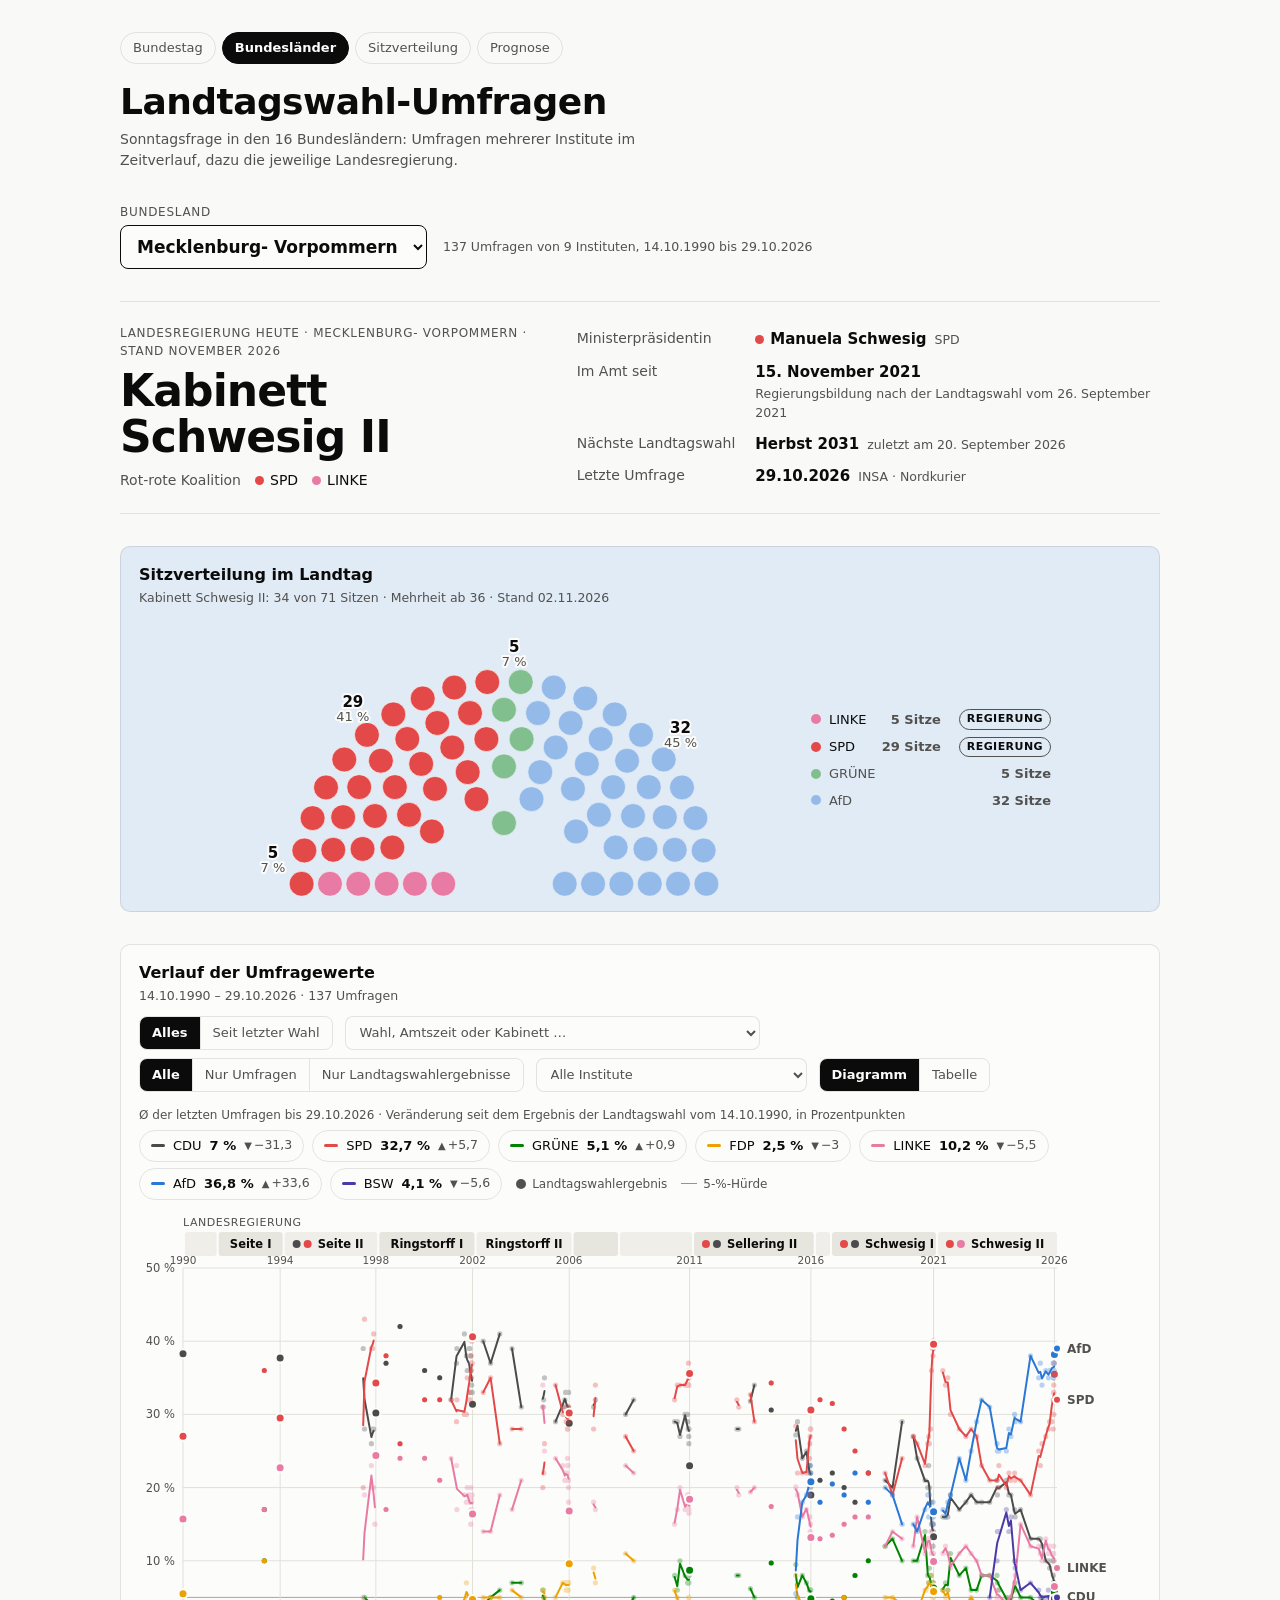
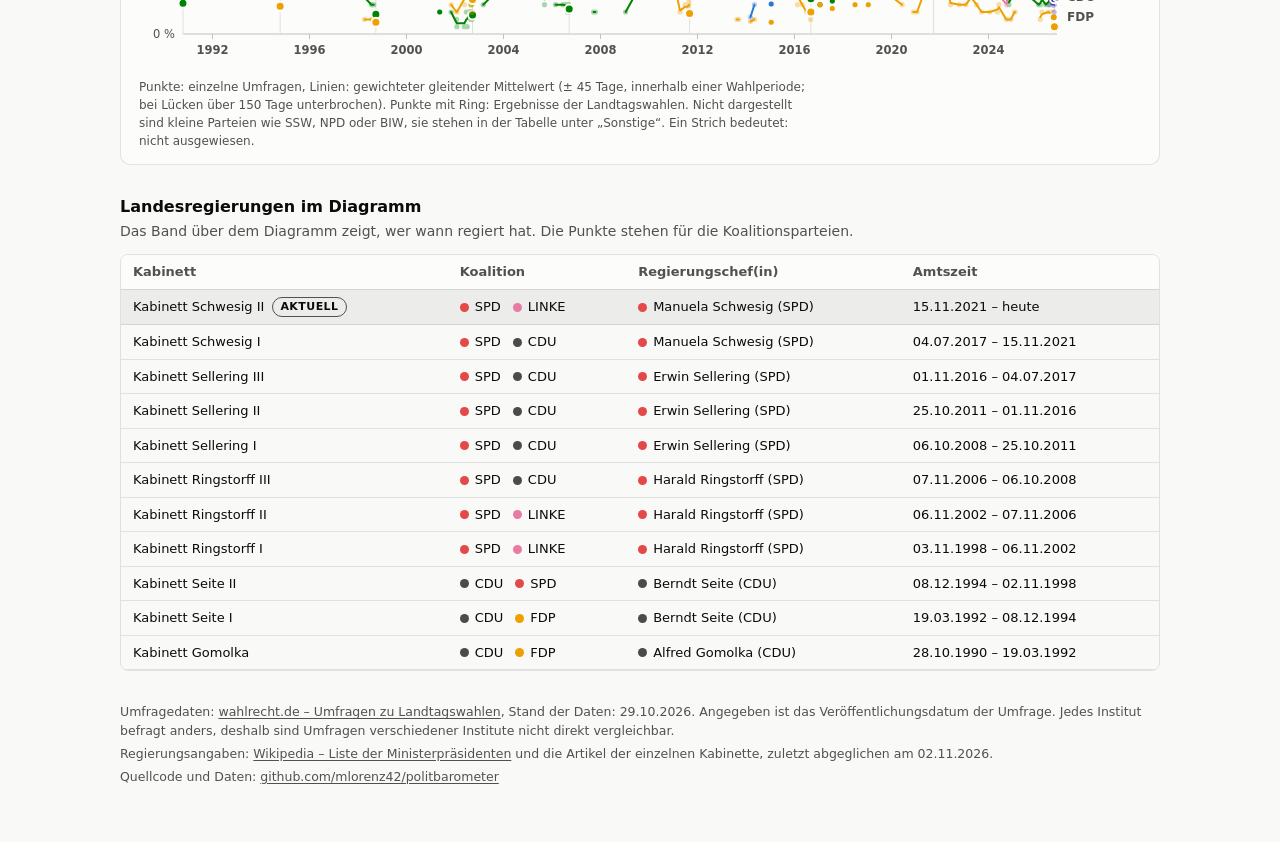
==== commit daede0f7: "Daten aktualisiert (2026-11-02)" ====
--- a/docs/laender.html
+++ b/docs/laender.html
@@ -784,8 +784,8 @@
     });
   }
   var LAENDER = [{"slug":"baden-wuerttemberg","name":"Baden-Württemberg","next":"Frühjahr 2031","union":"CDU","wahl":"Landtagswahl","insts":["-->INSA-->","Allensbach","Customer Research 42","Emnid","Forsa","Forschungsgruppe Wahlen","INSA","IfM Leipzig","Infratest Burke","Infratest Politikforschung","Infratest Sozialforschung","Infratest dimap","TNS Forschung","TNS Infratest","Uni Freiburg","Uni Halle/ Uni Stuttgart","YouGov","abs Marktforschung"],"parties":["cdu","spd","gru","fdp","lin","afd","bsw"],"rows":[["1992-04-05",1,-1,null,null,null,39.6,29.4,9.5,5.9,null,null,null,null,null,null,null,null,2.9],["1995-11-24",0,8,"Stuttgarter Zeitung",1005,"09.11.–17.11.",43.0,26.0,18.0,4.0,null,null,null,null,null,null,null,null,6.0],["1996-01-19",0,8,"Stuttgarter Zeitung",1003,"04.01.–14.01.",43.0,26.0,17.0,6.0,null,null,null,null,null,null,null,null,4.0],["1996-02-16",0,8,"Stuttgarter Zeitung",1002,"01.02.–08.02.",45.0,27.0,14.0,6.0,null,null,null,null,null,null,null,null,4.0],["1996-03-16",0,8,"Stuttgarter Zeitung",1508,"04.03.–15.03.",42.0,30.5,14.0,6.0,null,null,null,null,null,null,null,null,null],["1996-03-24",1,-1,null,null,null,41.3,25.1,12.1,9.6,null,null,null,null,null,null,null,null,1.3],["1999-05-22",0,11,"Stuttgarter Zeitung",1000,"27.04.–19.05.",48.0,29.0,9.0,8.0,null,null,null,null,null,null,null,null,2.0],["1999-10-16",0,11,"Stuttgarter Zeitung",1000,"27.09.–13.10.",49.0,27.0,9.0,7.0,null,null,null,null,null,null,null,null,4.0],["2000-01-13",0,11,"SWR",1000,"05.01.–10.01.",45.0,31.0,10.0,8.0,null,null,null,null,null,null,null,null,3.0],["2000-06-08",0,4,"Stuttgarter Zeitung",null,null,42.0,28.0,8.0,12.0,null,null,null,null,null,null,null,null,4.0],["2000-07-14",0,11,"SWR",1000,"06.07.–11.07.",44.0,31.0,9.0,9.0,null,null,null,null,null,null,null,null,3.0],["2000-10-20",0,11,"SWR",1000,"12.10.–17.10.",43.0,32.0,9.0,10.0,null,null,null,null,null,null,null,null,3.0],["2000-12-09",0,4,"Stuttgarter Zeitung",null,null,40.0,30.0,10.0,10.0,null,null,null,null,null,null,null,null,4.0],["2000-12-15",0,11,"Badische Zeitung",1000,"07.12.–12.12.",42.0,32.0,9.0,10.0,null,null,null,null,null,null,null,null,3.0],["2001-01-26",0,11,"Badische Zeitung",1000,"18.01.–23.01.",40.0,32.0,10.0,10.0,null,null,null,null,null,null,null,null,3.0],["2001-02-17",0,4,"Stuttgarter Zeitung",null,null,39.0,31.0,10.0,10.0,null,null,null,null,null,null,null,null,4.0],["2001-03-01",0,11,"SWR",1000,"19.02.–24.02.",39.0,35.0,8.0,10.0,null,null,null,null,null,null,null,null,3.0],["2001-03-09",0,5,"ZDF, SZ, Mannheimer Morgen",1010,"05.03.–08.03.",41.0,36.0,8.0,8.0,null,null,null,null,null,null,null,null,2.0],["2001-03-15",0,11,"SWR",1000,"09.03.–14.03.",41.0,35.0,8.5,8.5,null,null,null,null,null,null,null,null,2.0],["2001-03-20",0,4,"Stuttgarter Zeitung",null,null,41.0,32.0,8.0,9.0,null,null,null,null,null,null,null,null,4.0],["2001-03-25",1,-1,null,null,null,44.8,33.3,7.7,8.1,null,null,null,null,null,null,null,null,1.7],["2003-02-11",0,1,"Staats- ministerium",1100,"03.02.–07.02.",54.0,24.0,10.0,8.0,null,null,null,null,null,null,null,null,4.0],["2003-09-30",0,1,"Staats- ministerium",null,null,52.0,25.0,11.0,7.0,null,null,null,null,null,null,null,null,5.0],["2004-02-12",0,11,"SWR",null,null,52.0,26.0,11.0,8.0,null,null,null,null,null,null,null,null,3.0],["2004-07-06",0,1,"Staats- ministerium",1000,"05.06.–17.06.",50.5,25.0,11.5,7.0,null,null,null,null,null,null,null,null,6.0],["2004-07-27",0,11,"SWR",1004,"23.07.–26.07.",48.0,23.0,17.0,6.0,null,null,null,null,null,null,null,null,6.0],["2004-10-17",0,3,"FOCUS",null,null,49.0,26.0,15.0,7.0,null,null,null,null,null,null,null,null,3.0],["2004-10-19",0,7,"Stuttgarter Zeitung",1008,null,49.0,27.0,13.0,7.0,null,null,null,null,null,null,null,null,4.0],["2004-11-02",0,4,"Stern",1002,"29.10.–30.10.",50.0,28.0,9.0,6.0,null,null,null,null,null,null,null,null,7.0],["2004-11-19",0,7,"Stuttgarter Zeitung",1000,"16.11.–18.11.",49.0,29.0,10.0,6.0,null,null,null,null,null,null,null,null,6.0],["2005-10-25",0,1,"Staats- ministerium",1000,"28.09.–13.10.",45.0,30.0,8.5,8.5,4.0,null,null,null,null,null,null,null,4.0],["2006-02-02",0,11,"SWR",1000,"30.01.–01.02.",45.0,29.0,9.0,9.0,null,null,null,null,null,null,null,null,4.0],["2006-02-10",0,7,"Stuttgarter Zeitung",1001,"06.02.–08.02.",49.0,30.0,7.0,8.0,null,null,null,null,null,null,null,null,2.0],["2006-03-02",0,11,"ARD, SWR",1000,"28.02.–01.03.",46.0,29.0,10.0,8.0,null,null,null,null,null,null,null,null,4.0],["2006-03-16",0,7,"Stuttgarter Zeitung",1008,"13.03.–15.03.",43.0,31.0,10.0,9.0,null,null,null,null,null,null,null,null,2.0],["2006-03-16",0,11,"SWR",1000,"13.03.–15.03.",46.0,28.0,10.0,9.0,null,null,null,null,null,null,null,null,2.0],["2006-03-17",0,5,"ZDF",1000,"13.03.–16.03.",45.0,30.0,10.0,8.0,null,null,null,null,null,null,null,null,1.0],["2006-03-21",0,3,"N24",1000,"07.03.–18.03.",45.0,29.0,10.0,9.0,null,null,null,null,null,null,null,null,5.0],["2006-03-26",1,-1,null,null,null,44.2,25.2,11.7,10.7,null,null,null,null,null,null,null,null,2.8],["2006-07-06",0,4,"n-tv",1403,"12.06.–04.07.",43.0,23.0,12.0,12.0,5.0,null,null,null,null,null,null,null,5.0],["2006-12-21",0,4,"n-tv",1220,"20.11.–15.12.",44.0,20.0,13.0,12.0,4.0,null,null,null,null,null,null,null,5.0],["2007-03-29",0,11,"SWR",10001604,null,41.0,26.0,16.0,10.0,2.0,null,null,null,null,null,null,null,5.0],["2007-03-29",0,11,"SWR",1000,"26.03.–27.03.",41.0,26.0,14.0,9.0,4.0,null,null,null,null,null,null,null,3.0],["2007-04-19",0,4,"n-tv",null,null,40.0,26.0,13.0,12.0,3.0,null,null,null,null,null,null,null,6.0],["2007-07-26",0,4,"n-tv",1034,"02.07.–24.07.",43.0,19.0,13.0,12.0,6.0,null,null,null,null,null,null,null,7.0],["2008-09-30",0,15,"Stuttgarter Nachrichten",1000,"08.09.–20.09.",39.9,26.0,17.2,10.2,4.8,null,null,null,null,null,null,null,1.9],["2009-06-12",0,11,"SWR",1000,"02.06.–03.06.",40.0,21.0,14.0,15.0,4.0,null,null,null,null,null,null,null,6.0],["2009-07-07",0,10,"SPD- LT-Fraktion",1000,"20.04.–03.05.",39.0,22.0,15.0,14.0,6.0,null,null,null,null,null,null,null,4.0],["2010-02-18",0,11,"SWR, Stuttgarter Zeitung",100017022010,null,43.0,20.0,17.0,11.0,4.0,null,null,null,null,null,null,null,5.0],["2010-03-17",0,1,"Staats- ministerium",1030,"24.02.–08.03.",43.0,21.0,18.0,8.0,5.5,null,null,null,null,null,null,null,4.5],["2010-04-20",0,9,"SPD- LT-Fraktion",991,"23.03.–13.04.",41.0,23.0,17.0,8.0,5.0,null,null,null,null,null,null,null,6.0],["2010-07-27",0,9,"SPD- LT-Fraktion",1000,"12.07.–15.07.",37.0,25.0,20.0,7.0,5.0,null,null,null,null,null,null,null,6.0],["2010-09-01",0,4,"Stern",1068,"16.08.–27.08.",37.0,24.0,24.0,6.0,4.0,null,null,null,null,null,null,null,5.0],["2010-09-08",0,11,"SWR, Stuttgarter Zeitung",1000,"02.09.–07.09.",35.0,21.0,27.0,5.0,5.0,null,null,null,null,null,null,null,7.0],["2010-10-08",0,17,"Ulmer City Marketing",968,"05.10.–06.10.",28.0,17.0,36.0,8.0,7.0,null,null,null,null,null,null,null,null],["2010-10-09",0,12,"SPIEGEL",1002,"06.10.–07.10.",34.0,19.0,32.0,6.0,5.0,null,null,null,null,null,null,null,4.0],["2010-11-19",0,1,"Allensbach",1096,"01.10.–15.10.",38.0,22.0,26.0,5.0,5.0,null,null,null,null,null,null,null,4.0],["2010-11-26",0,5,"ZDF",1910,"22.11.–24.11.",39.0,19.0,26.0,5.0,4.0,null,null,null,null,null,null,null,7.0],["2010-12-02",0,11,"SWR, Stuttgarter Zeitung",10100112,null,39.0,18.0,28.0,5.0,5.0,null,null,null,null,null,null,null,5.0],["2010-12-19",0,3,"Focus",1001,"07.12.–15.12.",41.0,19.0,29.0,4.0,4.0,null,null,null,null,null,null,null,3.0],["2011-01-29",0,3,"Focus",1022,"24.01.–27.01.",40.0,20.0,27.0,5.0,4.0,null,null,null,null,null,null,null,4.0],["2011-02-03",0,11,"SWR, Stuttgarter Zeitung",1000,"01.02.–02.02.",39.0,21.0,24.0,6.0,5.0,null,null,null,null,null,null,null,5.0],["2011-02-04",0,5,"ZDF",1146,"31.01.–02.02.",41.0,19.0,25.0,6.0,4.0,null,null,null,null,null,null,null,5.0],["2011-02-13",0,3,"Focus",1000,"04.02.–10.02.",40.0,19.0,25.0,7.0,4.0,null,null,null,null,null,null,null,5.0],["2011-02-20",0,3,"Focus",1000,"11.02.–17.02.",40.0,20.0,23.0,7.0,5.0,null,null,null,null,null,null,null,5.0],["2011-02-26",0,2,"Schwäbische Zeitung",705,"08.02.–19.02.",35.0,21.6,21.2,5.2,5.9,null,null,null,null,null,null,null,11.1],["2011-02-26",0,14,"Badische Zeitung",1126,"31.01.–22.02.",41.1,22.7,24.2,6.0,2.8,null,null,null,null,null,null,null,3.2],["2011-02-27",0,3,"Focus",1000,"18.02.–24.02.",40.0,23.0,22.0,6.0,4.0,null,null,null,null,null,null,null,5.0],["2011-03-02",0,4,"Stern, RTL",1001,"21.02.–25.02.",39.0,26.0,19.0,6.0,4.0,null,null,null,null,null,null,null,6.0],["2011-03-04",0,3,"Focus",1000,"24.02.–01.03.",38.0,25.0,21.0,8.0,4.0,null,null,null,null,null,null,null,4.0],["2011-03-11",0,4,"StN, Reutlinger General-Anzeiger",1004,"03.03.–08.03.",40.0,26.0,20.0,5.0,4.0,null,null,null,null,null,null,null,5.0],["2011-03-12",0,3,"Focus",1000,"04.03.–10.03.",39.0,24.0,20.0,7.0,5.0,null,null,null,null,null,null,null,5.0],["2011-03-14",0,11,"SWR, Stuttgarter Zeitung",1001,"10.03.–12.03.",42.0,22.0,21.0,6.0,4.0,null,null,null,null,null,null,null,5.0],["2011-03-17",0,11,"ARD",1250,"14.03.–17.03.",39.0,22.0,24.0,5.5,4.5,null,null,null,null,null,null,null,5.0],["2011-03-18",0,5,"ZDF",1382,"15.03.–17.03.",38.0,22.5,25.0,5.0,4.5,null,null,null,null,null,null,null,5.0],["2011-03-20",0,3,"Focus",5001703,null,38.0,22.0,25.0,6.0,4.0,null,null,null,null,null,null,null,5.0],["2011-03-24",0,4,"stern.de, RTL",1025,"16.03.–22.03.",38.0,24.0,24.0,5.0,4.0,null,null,null,null,null,null,null,5.0],["2011-03-25",0,3,"Focus",1000,"18.03.–24.03.",38.0,23.0,25.0,5.0,4.0,null,null,null,null,null,null,null,5.0],["2011-03-25",0,16,"YouGov",1003,"20.03.–24.03.",36.0,22.0,26.0,6.0,5.0,null,null,null,null,null,null,null,5.0],["2011-03-27",1,-1,null,null,null,39.0,23.1,24.2,5.3,2.8,null,null,null,2.1,null,null,null,2.4],["2011-05-04",0,4,"stern.de, RTL",1004,"18.04.–29.04.",36.0,22.0,30.0,4.0,2.0,null,null,null,null,null,null,null,null],["2011-08-18",0,11,"SWR, Stuttgarter Zeitung",1000,"16.08.–17.08.",36.0,23.0,29.0,4.0,3.0,null,null,null,null,null,null,null,5.0],["2011-11-17",0,11,"SWR, Stuttgarter Zeitung, Uni Stuttgart, Bertelsmann Stift.",2403,"08.11.–16.11.",37.0,22.0,29.0,3.0,2.0,null,null,null,null,null,null,null,3.0],["2011-11-20",0,3,"Focus",1002,"15.11.–17.11.",34.0,20.0,32.0,4.0,3.0,null,null,null,null,null,null,null,null],["2012-05-10",0,11,"SWR, Stuttgarter Zeitung",1000,"07.05.–08.05.",37.0,21.0,28.0,4.0,2.0,null,null,null,null,null,null,null,2.0],["2013-05-16",0,11,"SWR, Stuttgarter Zeitung",1005,"13.05.–15.05.",39.0,19.0,28.0,4.0,2.0,2.0,null,null,null,null,null,null,3.0],["2013-11-07",0,11,"SWR, Stuttgarter Zeitung",1004,"04.11.–05.11.",43.0,19.0,22.0,4.0,4.0,5.0,null,null,null,null,null,null,3.0],["2014-05-13",0,11,"SWR",1000,"06.05.–11.05.",41.0,20.0,21.0,3.0,4.0,6.0,null,null,null,null,null,null,5.0],["2014-09-17",0,13,"SPD-LT Fraktion",707,null,41.0,19.0,23.0,4.0,4.0,4.0,null,null,null,null,null,null,null],["2014-11-13",0,11,"SWR, Stuttgarter Zeitung",1000,"10.11.–11.11.",41.0,20.0,22.0,3.0,4.0,5.0,null,null,null,null,null,null,5.0],["2015-03-26",0,11,"SWR, Stuttgarter Zeitung",1000,"19.03.–24.03.",38.0,18.0,25.0,5.0,5.0,4.0,null,null,null,null,null,null,5.0],["2015-05-12",0,4,"stern",1010,"23.04.–07.05.",38.0,20.0,26.0,4.0,4.0,4.0,null,null,null,null,null,null,4.0],["2015-09-11",0,1,"Allensbach",1047,"18.07.–12.08.",40.5,20.0,24.0,4.5,4.0,3.0,null,null,null,null,null,null,4.0],["2015-09-24",0,11,"SWR, Stuttgarter Zeitung",1000,"17.09.–22.09.",39.0,17.0,26.0,5.0,4.0,5.0,null,null,null,null,null,null,4.0],["2015-10-09",0,6,"BILD",1003,"24.09.–06.10.",40.0,16.0,24.0,5.0,5.0,8.0,null,null,null,null,null,null,2.0],["2015-11-20",0,5,"ZDF",1040,"16.11.–18.11.",37.0,18.0,27.0,5.0,3.0,6.0,null,null,null,null,null,null,4.0],["2015-12-03",0,11,"SWR, Stuttgarter Zeitung",1000,"26.11.–01.12.",37.0,18.0,25.0,5.0,4.0,8.0,null,null,null,null,null,null,3.0],["2015-12-15",0,4,"stern",1064,"02.12.–11.12.",35.0,19.0,28.0,5.0,3.0,7.0,null,null,null,null,null,null,3.0],["2016-01-14",0,11,"SWR, Stuttgarter Zeitung",1000,"07.01.–12.01.",35.0,15.0,28.0,6.0,3.0,10.0,null,null,null,null,null,null,3.0],["2016-01-20",0,6,"CDU-LV",1000,"11.01.–18.01.",35.0,13.0,29.0,6.5,2.5,11.5,null,null,null,null,null,null,2.5],["2016-01-21",0,5,"ZDF",1069,"18.01.–20.01.",34.0,15.0,28.0,6.0,3.0,11.0,null,null,null,null,null,null,3.0],["2016-02-05",0,6,"BILD",1000,"26.01.–01.02.",33.5,13.5,28.5,7.0,3.5,10.0,null,null,null,null,null,null,4.0],["2016-02-12",0,2,"Schwäbische Zeitung",1000,"27.01.–07.02.",33.1,15.6,26.1,5.1,5.5,10.5,null,null,null,null,null,null,4.1],["2016-02-18",0,11,"SWR, Stuttgarter Zeitung",1000,"11.02.–16.02.",31.0,14.0,28.0,8.0,4.0,12.0,null,null,null,null,null,null,3.0],["2016-02-22",0,6,"BILD",1000,"19.02.–20.02.",30.0,16.0,30.5,7.0,3.0,10.0,null,null,null,null,null,null,3.5],["2016-02-26",0,4,"EZ, LKZ, PZ, GEA",1069,"16.02.–22.02.",30.0,16.0,30.0,6.0,3.0,11.0,null,null,null,null,null,null,4.0],["2016-02-28",0,6,"BILD",1030,"25.02.–27.02.",30.0,16.5,30.5,6.5,3.5,9.0,null,null,null,null,null,null,4.0],["2016-03-03",0,11,"ARD",1002,"29.02.–02.03.",28.0,13.0,32.0,8.0,4.0,13.0,null,null,null,null,null,null,2.0],["2016-03-04",0,5,"ZDF",1058,"29.02.–03.03.",30.0,13.0,32.0,7.0,4.0,11.0,null,null,null,null,null,null,3.0],["2016-03-07",0,6,"BILD",1005,"01.03.–05.03.",28.5,12.5,33.5,6.0,3.0,12.5,null,null,null,null,null,null,4.0],["2016-03-09",0,4,"RTL",1002,"02.03.–08.03.",27.0,16.0,32.0,7.0,3.0,11.0,null,null,null,null,null,null,4.0],["2016-03-10",0,5,"ZDF",1711,"07.03.–10.03.",29.0,14.0,32.0,6.0,4.0,11.0,null,null,null,null,null,null,4.0],["2016-03-10",0,16,"YouGov",974,"02.03.–09.03.",30.0,12.0,32.0,8.0,4.0,11.0,null,null,null,null,null,null,3.0],["2016-03-13",1,-1,null,null,null,27.0,12.7,30.3,8.3,2.9,15.1,null,null,null,null,null,null,3.7],["2016-09-15",0,11,"SWR, Stuttgarter Zeitung",1001,"09.09.–13.09.",26.0,13.0,31.0,7.0,3.0,17.0,null,null,null,null,null,null,3.0],["2017-03-09",0,11,"SWR, Stuttgarter Zeitung",1004,"03.03.–07.03.",28.0,20.0,27.0,7.0,4.0,11.0,null,null,null,null,null,null,3.0],["2018-01-31",0,11,"SWR, Stuttgarter Zeitung",1003,"26.01.–30.01.",29.0,12.0,29.0,8.0,6.0,12.0,null,null,null,null,null,null,4.0],["2018-02-25",0,4,"RTL/n-tv",1003,"08.02.–22.02.",27.0,12.0,32.0,9.0,4.0,12.0,null,null,null,null,null,null,4.0],["2018-09-12",0,6,"BILD",1046,"01.09.–06.09.",25.0,12.0,27.0,9.0,5.0,18.0,null,null,null,null,null,null,4.0],["2018-09-12",0,11,"SWR, Stuttgarter Zeitung",1003,"05.09.–10.09.",28.0,11.0,29.0,7.0,7.0,15.0,null,null,null,null,null,null,3.0],["2019-02-04",0,4,"RTL/n-tv",1007,"29.01.–01.02.",23.0,9.0,33.0,9.0,6.0,13.0,null,null,null,null,null,null,7.0],["2019-02-15",0,6,"BILD",1006,"07.02.–12.02.",27.0,13.0,29.0,9.0,5.0,12.0,null,null,null,null,null,null,5.0],["2019-03-28",0,11,"SWR, Stuttgarter Zeitung",1002,"20.03.–26.03.",28.0,12.0,32.0,9.0,4.0,11.0,null,null,null,null,null,null,4.0],["2019-05-10",0,6,"BILD",1040,"06.05.–08.05.",27.0,11.0,28.0,10.0,6.0,12.0,null,2.0,null,null,null,null,4.0],["2019-09-19",0,11,"SWR, Stuttgarter Zeitung",1004,"16.09.–17.09.",26.0,8.0,38.0,8.0,3.0,12.0,null,null,null,null,null,null,5.0],["2019-10-30",0,6,"BILD",1036,"23.10.–28.10.",27.0,11.0,30.0,9.0,4.0,13.0,null,null,null,null,null,null,6.0],["2020-03-12",0,11,"SWR, Stuttgarter Zeitung",1001,"05.03.–10.03.",23.0,11.0,36.0,7.0,5.0,14.0,null,null,null,null,null,null,4.0],["2020-04-22",0,6,"BILD",1523,"15.04.–20.04.",31.0,13.0,29.0,7.0,4.0,11.0,null,null,null,null,null,null,5.0],["2020-04-30",0,11,"SWR",1003,"27.04.–28.04.",30.0,11.0,34.0,6.0,3.0,12.0,null,null,null,null,null,null,4.0],["2020-09-10",0,6,"BILD",1000,"02.09.–07.09.",31.0,12.0,28.0,7.0,5.0,12.0,null,null,null,null,null,null,5.0],["2020-10-15",0,11,"SWR, Stuttgarter Zeitung",1001,"08.10.–13.10.",29.0,11.0,34.0,6.0,4.0,11.0,null,null,null,null,null,null,5.0],["2020-11-19",0,6,"BILD",1001,"10.11.–16.11.",31.0,11.0,29.0,7.0,5.0,12.0,null,null,null,null,null,null,5.0],["2020-12-17",0,11,"SWR",1001,"14.12.–16.12.",30.0,10.0,35.0,7.0,3.0,11.0,null,null,null,null,null,null,4.0],["2021-01-13",0,6,"BILD",1010,"05.01.–11.01.",30.0,12.0,30.0,8.0,4.0,12.0,null,null,null,null,null,null,4.0],["2021-02-04",0,11,"SWR, Stuttgarter Zeitung",1000,"01.02.–02.02.",27.0,11.0,34.0,9.0,3.0,10.0,null,null,null,null,null,null,6.0],["2021-02-05",0,5,"ZDF",1032,"01.02.–04.02.",28.0,10.0,34.0,9.0,3.0,11.0,null,null,null,null,null,null,5.0],["2021-02-13",0,6,"BILD",1009,"08.02.–11.02.",28.0,11.0,31.0,10.0,4.0,11.0,null,1.0,null,null,null,null,4.0],["2021-03-04",0,11,"ARD",1185,"01.03.–03.03.",25.0,10.0,33.0,10.0,4.0,12.0,null,null,null,null,null,null,6.0],["2021-03-05",0,5,"ZDF",1032,"01.03.–04.03.",24.0,10.0,35.0,10.0,3.0,11.0,null,null,null,null,null,null,7.0],["2021-03-10",0,6,"BILD",1558,"01.03.–07.03.",25.0,10.0,32.0,11.0,3.0,12.0,null,2.0,null,null,null,null,5.0],["2021-03-11",0,5,"ZDF",1867,"08.03.–11.03.",24.0,10.0,34.0,11.0,3.0,11.0,null,null,null,null,null,null,7.0],["2021-03-12",0,6,"BILD",1066,"11.03.–12.03.",23.0,11.0,32.0,11.0,4.0,13.0,null,null,null,null,null,null,6.0],["2021-03-14",1,-1,null,null,null,24.1,11.0,32.6,10.5,3.6,9.7,null,3.0,null,null,null,null,5.5],["2021-10-12",0,6,"BILD",1000,"04.10.–11.10.",20.0,21.0,24.0,16.0,3.0,9.0,null,null,null,null,null,null,7.0],["2021-10-14",0,11,"SWR, Stuttgarter Zeitung",1162,"07.10.–12.10.",17.0,20.0,27.0,15.0,3.0,9.0,null,3.0,null,null,null,null,6.0],["2022-01-20",0,11,"SWR, Stuttgarter Zeitung",1166,"13.01.–18.01.",23.0,16.0,26.0,12.0,4.0,11.0,null,null,null,null,null,null,8.0],["2022-03-10",0,11,"SWR, Stuttgarter Zeitung",1152,"04.03.–08.03.",24.0,18.0,27.0,13.0,3.0,9.0,null,null,null,null,null,null,6.0],["2022-04-06",0,6,"BILD",1000,"28.03.–04.04.",23.0,19.0,25.0,11.0,3.0,10.0,null,null,null,null,null,null,9.0],["2022-04-21",0,11,"SWR",1170,"12.04.–19.04.",26.0,15.0,28.0,11.0,3.0,9.0,null,null,null,null,null,null,8.0],["2022-07-13",0,6,"BILD",1000,"04.07.–11.07.",26.0,14.0,29.0,11.0,3.0,10.0,null,null,null,null,null,null,7.0],["2022-10-27",0,11,"SWR, Stuttgarter Zeitung",1175,"20.10.–25.10.",26.0,15.0,27.0,9.0,3.0,13.0,null,null,null,null,null,null,7.0],["2022-11-02",0,6,"BILD",1000,"24.10.–31.10.",28.0,13.0,26.0,10.0,3.0,13.0,null,null,null,null,null,null,7.0],["2023-03-23",0,11,"SWR, Stuttgarter Zeitung",1178,"16.03.–21.03.",27.0,15.0,26.0,10.0,null,12.0,null,null,null,null,null,null,10.0],["2023-04-03",0,6,"BILD",1000,"20.03.–27.03.",27.0,13.0,28.0,9.0,3.0,12.0,null,null,null,null,null,null,8.0],["2023-07-20",0,11,"SWR, Stuttgarter Zeitung",1185,"13.07.–18.07.",26.0,13.0,24.0,7.0,null,19.0,null,null,null,null,null,null,11.0],["2023-09-27",0,11,"SWR, Stuttgarter Zeitung",1162,"21.09.–25.09.",29.0,12.0,22.0,8.0,null,20.0,null,null,null,null,null,null,9.0],["2024-01-18",0,11,"SWR",1152,"11.01.–16.01.",32.0,9.0,22.0,7.0,null,18.0,null,3.0,null,null,null,null,9.0],["2024-03-21",0,6,"Schwäbische Zeitung",1000,"04.03.–11.03.",30.0,11.0,23.0,7.0,3.0,16.0,7.0,null,null,null,null,null,3.0],["2024-05-16",0,11,"SWR, Stuttgarter Zeitung",1148,"07.05.–14.05.",32.0,11.0,22.0,7.0,null,14.0,4.0,3.0,null,null,null,null,7.0],["2024-06-13",0,6,"BILD",1000,"04.06.–11.06.",30.0,12.0,19.0,7.0,3.0,15.0,7.0,null,null,null,null,null,7.0],["2024-08-15",0,6,"Schwäbische Zeitung",1000,"05.08.–12.08.",31.0,11.0,19.0,7.0,3.0,16.0,8.0,null,null,null,null,null,5.0],["2024-10-10",0,11,"SWR, Stuttgarter Zeitung",1166,"01.10.–08.10.",34.0,13.0,18.0,5.0,null,16.0,5.0,null,null,null,null,null,9.0],["2024-10-11",0,6,"Schwäbische Zeitung",2000,"26.09.–04.10.",32.0,13.0,18.0,6.0,3.0,18.0,6.0,null,null,null,null,null,4.0],["2024-12-07",0,6,"Schwäbische Zeitung",1000,"25.11.–02.12.",34.0,11.0,20.0,6.0,3.0,17.0,6.0,null,null,null,null,null,3.0],["2024-12-12",0,11,"SWR",1156,"05.12.–10.12.",33.0,13.0,22.0,4.0,null,15.0,4.0,null,null,null,null,null,9.0],["2025-02-15",0,0,"Schwäbische Zeitung",1000,"03.02.–10.02.",31.0,13.0,20.0,5.0,4.0,18.0,5.0,null,null,null,null,null,4.0],["2025-02-15",0,6,"Schwäbische Zeitung",1000,"03.02.–10.02.",31.0,13.0,20.0,5.0,4.0,18.0,5.0,null,null,null,null,null,4.0],["2025-05-09",0,6,"Schwäbische Zeitung",1000,"29.04.–06.05.",31.0,12.0,17.0,6.0,8.0,19.0,4.0,null,null,null,null,null,3.0],["2025-05-15",0,11,"SWR, Stuttgarter Zeitung",1146,"07.05.–13.05.",31.0,10.0,20.0,5.0,7.0,19.0,4.0,null,null,null,null,null,4.0],["2025-10-16",0,6,"Schwäbische Zeitung",1000,"07.10.–14.10.",31.0,11.0,17.0,7.0,7.0,20.0,3.0,null,null,null,null,null,4.0],["2025-10-16",0,11,"SWR, Stuttgarter Zeitung",1158,"08.10.–14.10.",29.0,10.0,20.0,5.0,7.0,21.0,3.0,null,null,null,null,null,5.0],["2026-01-22",0,11,"SWR, Stuttgarter Zeitung",1168,"14.01.–20.01.",29.0,8.0,23.0,5.0,7.0,20.0,null,null,null,null,null,null,8.0],["2026-01-29",0,6,"NIUS*",1000,"20.01.–27.01.",29.0,10.0,21.0,5.0,7.0,20.0,3.0,null,null,null,null,null,5.0],["2026-02-23",0,6,"BILD",1000,"17.02.–23.02.",28.0,10.0,22.0,6.0,7.0,20.0,3.0,null,null,null,null,null,4.0],["2026-02-26",0,11,"ARD",1530,"23.02.–25.02.",28.0,7.0,27.0,6.0,5.5,18.0,null,null,null,null,null,null,8.5],["2026-02-27",0,5,"ZDF",1049,"23.02.–26.02.",27.0,9.0,25.0,6.0,6.0,19.0,null,null,null,null,null,null,8.0],["2026-03-04",0,6,"BILD",1000,"24.02.–03.03.",27.0,9.0,24.0,6.0,6.0,20.0,null,null,null,null,null,null,8.0],["2026-03-05",0,5,"ZDF",1069,"04.03.–05.03.",28.0,8.0,28.0,5.5,5.5,18.0,null,null,null,null,null,null,7.0],["2026-03-08",1,-1,null,null,null,29.7,5.5,30.2,4.4,4.4,18.8,null,null,null,null,null,null,7.0],["2026-04-10",0,1,"Allensbach",1017,"02.04.–09.04.",26.0,5.0,32.0,4.0,5.0,22.0,null,null,null,null,null,null,6.0],["2026-10-15",0,11,"SWR, SWP, Stuttgarter Zeitung",1191,"08.10.–13.10.",23.0,7.0,30.0,4.0,6.0,23.0,null,null,null,null,null,null,7.0]]},{"slug":"bayern","name":"Bayern","next":"Herbst 2028","union":"CSU","wahl":"Landtagswahl","insts":["Emnid","Forsa","Forschungsgruppe Wahlen","Forschungsgruppe Wahlen **","GMS","INRA","INSA","Infratest","Infratest dimap","Peinelt","Polis","TNS Infratest","dimap","mifm München","pollytix"],"parties":["cdu","spd","gru","fdp","afd","bsw","fw","pir"],"rows":[["1990-10-14",1,-1,null,null,null,54.9,26.0,6.4,5.2,null,null,null,null,null,null,null,null,1.1],["1993-02-22",0,7,"Focus",null,null,39.0,29.0,9.0,6.0,null,null,null,null,null,null,null,null,6.0],["1994-09-25",1,-1,null,null,null,52.8,30.0,6.1,2.8,null,null,null,null,null,null,null,null,2.2],["1997-08-31",0,1,"Bild am Sonntag",null,null,47.0,33.0,null,null,null,null,null,3.0,null,null,null,null,null],["1998-02-21",0,2,"ZDF, SZ",null,null,46.0,32.0,7.0,3.0,null,null,null,3.0,null,null,null,null,4.0],["1998-04-03",0,5,"Sat.1 Bayern",null,null,46.0,36.0,5.0,3.0,null,null,null,3.0,null,null,null,null,null],["1998-05-22",0,2,"ZDF, SZ",null,null,46.0,34.0,5.0,3.0,null,null,null,2.0,null,null,null,null,3.0],["1998-07-09",0,5,"Sat.1 Bayern",null,null,46.0,35.0,null,null,null,null,null,null,null,null,null,null,null],["1998-08-27",0,1,"RTL",null,null,47.0,35.0,5.0,3.0,null,null,null,null,null,null,null,null,null],["1998-08-28",0,2,"ZDF, SZ, Antenne Bayern",null,null,51.0,32.0,5.0,2.0,null,null,null,3.0,null,null,null,null,3.0],["1998-08-28",0,8,"ARD",null,null,50.0,32.0,5.0,3.0,null,null,null,4.0,null,null,null,null,4.0],["1998-09-06",0,10,"FOCUS",null,null,50.0,33.0,6.0,3.0,null,null,null,3.0,null,null,null,null,2.0],["1998-09-11",0,1,"RTL",null,null,49.0,34.0,5.0,2.0,null,null,null,3.0,null,null,null,null,3.0],["1998-09-13",1,-1,null,null,null,52.9,28.7,5.7,1.7,null,null,null,3.7,null,null,null,null,1.9],["1999-08-04",0,8,"Bayerischer Rundfunk",null,null,60.0,24.0,5.0,2.0,null,null,null,null,null,null,null,null,6.0],["2000-01-12",0,8,"Bayerischer Rundfunk",null,null,60.0,25.0,5.0,1.0,null,null,null,null,null,null,null,null,6.0],["2000-07-10",0,8,"Bayerischer Rundfunk",null,null,57.0,27.0,6.0,3.0,null,null,null,null,null,null,null,null,5.0],["2001-01-10",0,8,"Bayerischer Rundfunk",null,null,54.0,28.0,7.0,4.0,null,null,null,null,null,null,null,null,5.0],["2001-07-18",0,8,"Bayerischer Rundfunk",null,null,54.0,29.0,7.0,3.0,null,null,null,null,null,null,null,null,5.0],["2002-01-18",0,8,"Bayerischer Rundfunk",null,null,56.0,27.0,6.0,4.0,null,null,null,null,null,null,null,null,5.0],["2002-04-10",0,8,"Bayerischer Rundfunk",null,null,55.0,28.0,5.0,4.0,null,null,null,null,null,null,null,null,6.0],["2002-08-07",0,8,"Bayerischer Rundfunk",null,null,57.0,26.0,5.0,5.0,null,null,null,null,null,null,null,null,7.0],["2003-01-08",0,8,"Bayerischer Rundfunk",null,null,61.0,24.0,7.0,3.0,null,null,null,null,null,null,null,null,5.0],["2003-05-21",0,8,"Bayerischer Rundfunk",null,null,60.0,22.0,8.0,4.0,null,null,null,null,null,null,null,null,6.0],["2003-07-16",0,1,"Stern",null,null,59.0,24.0,8.0,3.0,null,null,null,null,null,null,null,null,6.0],["2003-08-13",0,1,"Stern",null,null,61.0,21.0,8.0,3.0,null,null,null,null,null,null,null,null,7.0],["2003-09-05",0,2,"ZDF",null,null,60.0,22.0,8.0,3.0,null,null,null,4.0,null,null,null,null,3.0],["2003-09-09",0,1,"Stern",null,null,61.0,20.0,8.0,4.0,null,null,null,null,null,null,null,null,7.0],["2003-09-11",0,8,"Bayerischer Rundfunk",null,null,59.0,20.0,8.0,4.0,null,null,null,4.0,null,null,null,null,5.0],["2003-09-21",1,-1,null,null,null,60.7,19.6,7.7,2.6,null,null,null,4.0,null,null,null,null,1.2],["2004-01-07",0,8,"Bayerischer Rundfunk",null,null,62.0,19.0,9.0,3.0,null,null,null,null,null,null,null,null,7.0],["2004-07-28",0,8,"Bayerischer Rundfunk",null,null,58.0,17.0,12.0,5.0,null,null,null,null,null,null,null,null,8.0],["2005-01-12",0,8,"Bayerischer Rundfunk",null,null,56.0,22.0,10.0,5.0,null,null,null,null,null,null,null,null,7.0],["2005-07-27",0,8,"Bayerischer Rundfunk",null,null,59.0,18.0,9.0,4.0,4.0,null,null,null,null,null,null,null,6.0],["2005-11-09",0,1,"Abendzeitung",null,null,49.0,21.0,9.0,9.0,4.0,null,null,null,null,null,null,null,5.0],["2005-11-17",0,8,"Bayerischer Rundfunk",null,null,45.0,24.0,10.0,11.0,3.0,null,null,null,null,null,null,null,7.0],["2006-01-02",0,4,"Sat.1 Bayern",null,null,56.0,22.0,7.0,4.0,2.0,null,null,4.0,null,null,null,null,2.0],["2006-01-10",0,9,"Süddeutsche Zeitung",null,null,45.9,21.5,8.6,11.8,null,null,null,4.2,null,null,null,null,3.7],["2006-01-14",0,1,"n-tv",null,null,49.0,24.0,10.0,6.0,null,null,null,null,null,null,null,null,5.0],["2006-01-18",0,8,"Bayerischer Rundfunk",null,null,53.0,22.0,10.0,7.0,null,null,null,2.0,null,null,null,null,4.0],["2006-02-28",0,1,"Abendzeitung",null,null,52.0,21.0,9.0,6.0,3.0,null,null,4.0,null,null,null,null,5.0],["2006-05-18",0,1,"Abendzeitung",null,null,52.0,18.0,9.0,10.0,3.0,null,null,3.0,null,null,null,null,5.0],["2006-05-27",0,0,"FOCUS",null,null,53.0,23.0,9.0,5.0,null,null,null,null,null,null,null,null,10.0],["2006-06-19",0,4,"Sat.1 Bayern",null,null,54.0,18.0,11.0,8.0,2.5,null,null,2.0,null,null,null,null,4.5],["2006-07-13",0,1,"n-tv, Abendzeitung",null,null,56.0,16.0,10.0,6.0,4.0,null,null,3.0,null,null,null,null,5.0],["2006-09-07",0,1,"n-tv, Abendzeitung",null,null,58.0,16.0,10.0,6.0,3.0,null,null,null,null,null,null,null,7.0],["2006-10-04",0,8,"Bayerischer Rundfunk",null,null,49.0,24.0,10.0,8.0,1.0,null,null,2.0,null,null,null,null,6.0],["2006-10-05",0,1,"n-tv, Abendzeitung",null,null,54.0,18.0,9.0,8.0,3.0,null,null,2.0,null,null,null,null,6.0],["2006-10-12",0,4,"Sat.1 Bayern",null,null,53.0,22.0,8.0,8.0,3.0,null,null,3.0,null,null,null,null,1.0],["2006-11-09",0,1,"n-tv, Abendzeitung",null,null,54.0,19.0,9.0,7.0,3.0,null,null,2.0,null,null,null,null,6.0],["2006-12-06",0,1,"n-tv, Abendzeitung",null,null,56.0,17.0,10.0,5.0,4.0,null,null,2.0,null,null,null,null,6.0],["2006-12-28",0,4,"Sat.1 Bayern",null,null,54.0,20.0,10.0,8.0,2.0,null,null,2.0,null,null,null,null,1.0],["2007-01-03",0,1,"n-tv, stern",null,null,54.0,18.0,9.0,5.0,4.0,null,null,3.0,null,null,null,null,7.0],["2007-01-07",0,8,"ARD",null,null,54.0,22.0,9.0,7.0,null,null,null,null,null,null,null,null,8.0],["2007-01-13",0,3,"ZDF",null,null,45.0,27.0,10.0,9.0,null,null,null,null,null,null,null,null,9.0],["2007-01-15",0,1,"stern",null,null,49.0,22.0,9.0,6.0,4.0,null,null,3.0,null,null,null,null,7.0],["2007-01-15",0,8,"ARD",null,null,50.0,24.0,11.0,8.0,null,null,null,null,null,null,null,null,7.0],["2007-01-21",0,8,"ARD",null,null,52.0,24.0,9.0,7.0,null,null,null,null,null,null,null,null,8.0],["2007-01-26",0,4,"Sat.1 Bayern",null,null,52.0,22.0,9.0,7.0,2.0,null,null,4.0,null,null,null,null,1.0],["2007-03-01",0,1,"n-tv, Abendzeitung",null,null,53.0,19.0,9.0,6.0,3.0,null,null,3.0,null,null,null,null,7.0],["2007-03-09",0,4,"Sat.1 Bayern",null,null,53.0,20.0,9.0,7.0,2.0,null,null,4.0,null,null,null,null,3.0],["2007-03-28",0,8,"Bayerischer Rundfunk",null,null,53.0,23.0,10.0,6.0,2.0,null,null,2.0,null,null,null,null,4.0],["2007-04-05",0,1,"n-tv, Abendzeitung",null,null,54.0,20.0,9.0,4.0,3.0,null,null,3.0,null,null,null,null,7.0],["2007-05-10",0,1,"n-tv, Abendzeitung",null,null,56.0,17.0,9.0,6.0,3.0,null,null,3.0,null,null,null,null,6.0],["2007-06-20",0,4,"Sat.1 Bayern",null,null,54.0,18.0,9.0,8.0,3.0,null,null,4.0,null,null,null,null,4.0],["2007-06-21",0,1,"stern, Abendzeitung",null,null,56.0,16.0,9.0,6.0,3.0,null,null,3.0,null,null,null,null,7.0],["2007-07-23",0,12,"CSU",null,null,58.0,18.0,11.0,4.0,4.0,null,null,null,null,null,null,null,5.0],["2007-07-24",0,11,"SPD- Landesverband",null,null,54.0,22.0,11.0,5.0,3.0,null,null,null,null,null,null,null,5.0],["2007-08-02",0,1,"n-tv, Abendzeitung",null,null,58.0,17.0,9.0,4.0,3.0,null,null,3.0,null,null,null,null,6.0],["2007-09-21",0,1,"n-tv, Abendzeitung",null,null,57.0,19.0,9.0,4.0,3.0,null,null,2.0,null,null,null,null,6.0],["2007-09-24",0,13,"Antenne Bayern",null,null,53.0,17.0,10.0,7.0,3.0,null,null,3.0,null,null,null,null,1.5],["2007-09-27",0,3,"ZDF",null,null,56.0,22.0,9.0,4.0,3.0,null,null,4.0,null,null,null,null,2.0],["2007-10-22",0,4,"Sat.1 Bayern",null,null,54.0,23.0,10.0,4.0,3.0,null,null,3.0,null,null,null,null,1.0],["2007-11-14",0,13,"Antenne Bayern",null,null,53.8,19.1,9.9,7.0,3.2,null,null,1.7,null,null,null,null,5.3],["2007-11-29",0,1,"n-tv, Abendzeitung",null,null,56.0,17.0,9.0,4.0,4.0,null,null,3.0,null,null,null,null,7.0],["2008-01-04",0,4,"Sat.1 Bayern",null,null,56.0,21.0,9.0,4.0,3.0,null,null,3.0,null,null,null,null,2.0],["2008-01-05",0,0,"Bild am Sonntag",null,null,54.0,20.0,10.0,6.0,4.0,null,null,null,null,null,null,null,6.0],["2008-01-09",0,8,"Bayerischer Rundfunk",null,null,52.0,21.0,10.0,6.0,3.0,null,null,2.0,null,null,null,null,6.0],["2008-02-15",0,13,"Antenne Bayern",null,null,50.0,20.0,11.0,7.0,3.0,null,null,4.0,null,null,null,null,5.0],["2008-03-02",0,0,"Bild am Sonntag",null,null,51.0,19.0,11.0,6.0,4.0,null,null,3.0,null,null,null,null,6.0],["2008-04-07",0,4,"Sat.1 Bayern",null,null,50.0,21.0,10.0,5.0,4.0,null,null,4.0,null,null,null,null,6.0],["2008-04-19",0,4,"Sat.1 Bayern",null,null,51.0,20.0,10.0,6.0,4.0,null,null,4.0,null,null,null,null,4.0],["2008-04-25",0,13,"Antenne Bayern",null,null,40.0,19.0,12.0,11.0,4.0,null,null,11.0,null,null,null,null,3.0],["2008-05-01",0,8,"ARD",null,null,48.0,23.0,10.0,6.0,4.0,null,null,5.0,null,null,null,null,4.0],["2008-06-05",0,4,"Sat.1 Bayern",null,null,49.0,20.0,9.0,5.0,5.0,null,null,5.0,null,null,null,null,3.0],["2008-07-10",0,4,"Sat.1 Bayern",null,null,50.0,20.0,8.0,5.0,5.0,null,null,4.0,null,null,null,null,4.0],["2008-07-11",0,11,"Agentur BUTTER",null,null,48.0,21.0,11.0,8.0,4.0,null,null,5.0,null,null,null,null,3.0],["2008-07-19",0,0,"Bild am Sonntag",null,null,51.0,19.0,9.0,7.0,5.0,null,null,null,null,null,null,null,7.0],["2008-07-30",0,8,"Bayerischer Rundfunk",null,null,48.0,22.0,9.0,8.0,4.0,null,null,5.0,null,null,null,null,4.0],["2008-08-01",0,2,"ZDF",null,null,50.0,20.0,9.0,6.0,4.0,null,null,7.0,null,null,null,null,4.0],["2008-09-09",0,4,"Sat.1 Bayern",null,null,49.0,19.0,11.0,7.0,4.0,null,null,5.0,null,null,null,null,2.0],["2008-09-17",0,1,"Antenne Bayern, stern",null,null,50.0,19.0,9.0,6.0,4.0,null,null,8.0,null,null,null,null,4.0],["2008-09-18",0,8,"ARD",null,null,47.0,21.0,9.0,8.0,4.0,null,null,7.0,null,null,null,null,4.0],["2008-09-19",0,2,"ZDF",null,null,47.0,20.0,8.0,9.0,4.0,null,null,8.0,null,null,null,null,4.0],["2008-09-22",0,4,"Sat.1 Bayern",null,null,48.0,19.0,10.0,7.0,4.0,null,null,7.0,null,null,null,null,3.0],["2008-09-23",0,0,"Quelle: Münch- ner Merkur",null,null,49.0,20.0,8.0,8.0,5.0,null,null,7.0,null,null,null,null,3.0],["2008-09-28",1,-1,null,null,null,43.4,18.6,9.4,8.0,4.3,null,null,10.2,null,null,null,null,2.7],["2009-01-07",0,4,"Sat.1 Bayern",null,null,45.0,19.0,10.0,8.0,4.0,null,null,8.0,null,null,null,null,6.0],["2009-01-14",0,8,"Bayerischer Rundfunk",null,null,45.0,17.0,11.0,10.0,3.0,null,null,10.0,null,null,null,null,4.0],["2010-01-13",0,8,"Bayerischer Rundfunk",null,null,41.0,17.0,15.0,11.0,5.0,null,null,6.0,null,null,null,null,5.0],["2011-01-04",0,0,"Bild",null,null,45.0,18.0,16.0,5.0,5.0,null,null,6.0,null,null,null,null,5.0],["2011-01-12",0,8,"Bayerischer Rundfunk",null,null,46.0,17.0,17.0,6.0,4.0,null,null,4.0,1.0,null,null,null,5.0],["2011-01-19",0,1,"stern",null,null,40.0,16.0,20.0,4.0,4.0,null,null,10.0,null,null,null,null,6.0],["2011-03-20",0,0,"Focus",null,null,46.0,17.0,17.0,4.0,4.0,null,null,7.0,null,null,null,null,5.0],["2011-06-10",0,0,"CSU",null,null,45.0,15.0,20.0,4.0,4.0,null,null,8.0,null,null,null,null,4.0],["2011-06-10",0,4,"Sat.1 Bayern",null,null,42.0,19.0,18.0,4.0,4.0,null,null,6.0,null,null,null,null,7.0],["2011-08-31",0,1,"stern",null,null,41.0,21.0,16.0,3.0,4.0,null,null,10.0,null,null,null,null,5.0],["2011-09-06",0,0,"CSU",null,null,44.0,18.0,18.0,4.0,null,null,null,9.0,null,null,null,null,null],["2011-09-25",0,0,"Focus",null,null,43.0,20.0,17.0,2.0,3.0,null,null,9.0,null,null,null,null,6.0],["2011-12-11",0,1,"Bayernpartei",null,null,41.0,24.0,10.0,3.0,3.0,null,null,9.0,6.0,null,null,null,3.0],["2011-12-21",0,0,"CSU",null,null,44.0,21.0,13.0,2.0,2.0,null,null,9.0,5.0,null,null,null,null],["2012-01-04",0,4,"Sat.1 Bayern",null,null,42.0,22.0,12.0,2.0,2.0,null,null,9.0,5.0,null,null,null,6.0],["2012-01-04",0,8,"Bayerischer Rundfunk",null,null,44.0,21.0,14.0,3.0,2.0,null,null,8.0,4.0,null,null,null,4.0],["2012-03-24",0,0,"Focus",1001,"15.03.–20.03.",46.0,20.0,13.0,2.0,2.0,null,null,8.0,5.0,null,null,null,4.0],["2012-04-20",0,0,"CSU",1000,"16.04.–18.04.",46.0,20.0,12.0,2.0,2.0,null,null,7.0,8.0,null,null,null,3.0],["2012-06-24",0,0,"Focus",1000,"20.06.–21.06.",44.0,22.0,13.0,3.0,1.0,null,null,6.0,7.0,null,null,null,4.0],["2012-07-04",0,1,"stern",1150,"21.06.–29.06.",43.0,23.0,11.0,2.0,2.0,null,null,9.0,6.0,null,null,null,4.0],["2012-07-17",0,4,"vbw",1000,null,47.0,19.0,10.0,4.0,null,null,null,null,null,null,null,null,null],["2012-08-13",0,0,"CSU",1000,"27.07.–30.07.",46.0,20.0,12.0,3.0,2.0,null,null,8.0,6.0,null,null,null,3.0],["2012-09-18",0,0,"CSU",null,null,47.0,21.0,10.0,3.0,2.0,null,null,9.0,5.0,null,null,null,3.0],["2012-10-14",0,0,"Focus",1001,"26.09.–10.10.",48.0,21.0,10.0,4.0,2.0,null,null,8.0,4.0,null,null,null,3.0],["2012-10-19",0,4,"Sat.1 Bayern",1007,"16.10.–18.10.",48.0,20.0,10.0,5.0,2.0,null,null,8.0,4.0,null,null,null,3.0],["2012-11-20",0,4,"vbw",null,"22.10.–30.10.",48.0,20.0,10.0,5.0,2.0,null,null,8.0,4.0,null,null,null,null],["2012-12-15",0,4,"CSU",1100,"04.12.–07.12.",49.0,22.0,10.0,4.0,null,null,null,8.0,4.0,null,null,null,null],["2013-01-09",0,8,"Bayerischer Rundfunk",1000,"03.01.–07.01.",47.0,19.0,14.0,3.0,2.0,null,null,9.0,3.0,null,null,null,3.0],["2013-01-10",0,1,"stern",1119,"17.12.–08.01.",46.0,18.0,13.0,3.0,4.0,null,null,9.0,2.0,null,null,null,5.0],["2013-01-15",0,0,"CSU",null,null,48.0,20.0,12.0,3.0,3.0,null,null,8.0,3.0,null,null,null,null],["2013-02-10",0,0,"CSU",1001,"05.02.–07.02.",48.0,20.0,12.0,3.0,2.0,null,null,9.0,3.0,null,null,null,null],["2013-02-12",0,11,"GRÜNE LV",1001,"28.01.–06.02.",46.0,19.0,15.0,3.0,2.0,null,null,8.0,3.0,null,null,null,4.0],["2013-03-06",0,4,"vbw",1004,"04.02.–15.02.",48.0,21.0,12.0,3.0,3.0,null,null,8.0,2.0,null,null,null,null],["2013-04-22",0,6,"Bild",1005,"15.04.–17.04.",49.0,18.0,16.0,2.0,2.0,null,null,9.0,null,null,null,null,4.0],["2013-05-02",0,4,"Sat.1 Bayern",1008,"28.04.–30.04.",47.0,20.0,13.0,3.0,2.0,null,null,8.0,2.0,null,null,null,5.0],["2013-05-28",0,1,"stern",1102,"08.05.–23.05.",46.0,20.0,12.0,4.0,3.0,null,null,9.0,2.0,null,null,null,5.0],["2013-06-11",0,4,"Sat.1 Bayern",1309,"03.06.–10.06.",46.0,20.0,11.0,4.0,3.0,null,null,9.0,2.0,null,null,null,5.0],["2013-06-14",0,2,"Süddeutsche Zeitung",1009,"10.06.–12.06.",46.0,20.0,13.0,4.0,null,null,null,10.0,null,null,null,null,7.0],["2013-07-10",0,0,"CSU",1000,"04.07.–06.07.",47.0,19.0,11.0,5.0,3.0,1.0,null,9.0,3.0,null,null,null,2.0],["2013-07-11",0,4,"Sat.1 Bayern",1007,"08.07.–10.07.",47.0,19.0,11.0,5.0,2.0,null,null,10.0,2.0,null,null,null,4.0],["2013-07-17",0,8,"Bayerischer Rundfunk",1004,"11.07.–15.07.",47.0,18.0,15.0,3.0,3.0,null,null,8.0,null,null,null,null,6.0],["2013-08-28",0,0,"CSU",1000,"23.08.–24.08.",48.0,18.0,13.0,4.0,3.0,null,null,8.0,3.0,null,null,null,3.0],["2013-09-03",0,4,"Sat.1 Bayern",1009,"30.08.–02.09.",47.0,18.0,13.0,5.0,3.0,null,null,8.0,2.0,null,null,null,4.0],["2013-09-05",0,8,"ARD",1006,"03.09.–05.09.",47.0,21.0,11.0,3.0,3.0,null,null,7.0,null,null,null,null,8.0],["2013-09-06",0,2,"ZDF",1010,"03.09.–05.09.",48.0,20.0,10.0,4.0,null,null,null,8.0,null,null,null,null,10.0],["2013-09-12",0,0,"N24",1000,"04.09.–05.09.",47.0,18.0,12.0,4.0,4.0,null,null,8.0,3.0,null,null,null,4.0],["2013-09-15",1,-1,null,null,null,47.7,20.6,8.6,3.3,2.1,null,null,9.0,2.0,null,null,null,2.6],["2014-01-15",0,8,"Bayerischer Rundfunk",1004,"09.01.–13.01.",49.0,19.0,10.0,4.0,2.0,null,null,9.0,null,null,null,null,7.0],["2014-03-16",0,8,"Bayerischer Rundfunk",1002,"10.03.–12.03.",46.0,18.0,11.0,null,null,null,null,12.0,null,null,null,null,13.0],["2014-11-13",0,0,"Emnid",2114,"01.10.–04.11.",48.0,18.0,9.0,2.0,2.0,5.0,null,9.0,null,null,null,null,7.0],["2014-12-03",0,4,"? (Quelle: PNP)",20001111,null,49.0,18.0,9.0,2.0,2.0,5.0,null,7.0,null,null,null,null,null],["2015-01-12",0,14,"SPD- Landesverband",1700,"13.11.–23.11.",47.0,20.0,10.0,2.0,3.0,6.0,null,8.0,null,null,null,null,4.0],["2015-01-14",0,8,"Bayerischer Rundfunk",1004,"08.01.–12.01.",46.0,19.0,9.0,3.0,3.0,4.0,null,10.0,null,null,null,null,6.0],["2015-04-08",0,1,"stern",1266,"19.03.–31.03.",47.0,19.0,11.0,3.0,2.0,4.0,null,7.0,null,null,null,null,7.0],["2015-04-16",0,4,"Sat.1 Bayern",1016,"09.04.–15.04.",48.0,19.0,10.0,4.0,2.0,4.0,null,7.0,null,null,null,null,6.0],["2015-05-15",0,4,"Sat.1 Bayern",1008,"07.05.–13.05.",48.0,18.0,10.0,4.0,null,5.0,null,7.0,null,null,null,null,8.0],["2015-06-19",0,6,"BILD",651,"05.06.–15.06.",46.0,20.0,8.0,4.0,3.0,4.0,null,8.0,null,null,null,null,7.0],["2015-06-25",0,4,"Sat.1 Bayern",1012,"18.06.–24.06.",48.0,19.0,9.0,5.0,2.0,4.0,null,7.0,null,null,null,null,6.0],["2015-07-23",0,4,"Sat.1 Bayern",1011,"16.07.–22.07.",47.0,20.0,10.0,5.0,null,2.0,null,6.0,null,null,null,null,10.0],["2015-09-17",0,4,"Sat.1 Bayern",1007,"10.09.–16.09.",49.0,20.0,10.0,5.0,null,2.0,null,6.0,null,null,null,null,8.0],["2015-10-07",0,1,"stern",1007,"23.09.–02.10.",43.0,19.0,11.0,4.0,3.0,6.0,null,5.0,null,null,null,null,9.0],["2015-10-08",0,4,"Sat.1 Bayern",1019,"01.10.–07.10.",46.0,18.0,12.0,6.0,null,5.0,null,6.0,null,null,null,null,7.0],["2015-11-19",0,4,"Sat.1 Bayern",1016,"12.11.–18.11.",46.0,18.0,11.0,4.0,3.0,8.0,null,5.0,null,null,null,null,5.0],["2016-01-04",0,4,"Sat.1 Bayern",1019,"28.12.–03.01.",45.0,19.0,10.0,4.0,3.0,7.0,null,6.0,null,null,null,null,6.0],["2016-01-13",0,8,"Bayerischer Rundfunk",1000,"07.01.–11.01.",47.0,16.0,12.0,3.0,3.0,8.0,null,5.0,null,null,null,null,6.0],["2016-02-18",0,4,"Sat.1 Bayern",1010,"12.02.–17.02.",46.0,17.0,11.0,4.0,2.0,9.0,null,5.0,null,null,null,null,6.0],["2016-03-17",0,4,"Sat.1 Bayern",1015,"14.03.–16.03.",48.0,16.0,11.0,5.0,2.0,9.0,null,5.0,null,null,null,null,4.0],["2016-04-21",0,4,"Sat.1 Bayern",1018,"15.04.–19.04.",48.0,16.0,10.0,5.0,2.0,9.0,null,6.0,null,null,null,null,4.0],["2016-06-02",0,4,"Sat.1 Bayern",1021,"27.05.–01.06.",48.0,17.0,10.0,5.0,2.0,8.0,null,6.0,null,null,null,null,4.0],["2016-06-08",0,1,"stern",1010,"23.05.–03.06.",40.0,16.0,14.0,4.0,3.0,10.0,null,6.0,null,null,null,null,7.0],["2016-06-14",0,6,"Cicero",1698,"17.05.–08.06.",47.5,17.5,11.5,3.5,3.5,7.0,null,4.5,null,null,null,null,5.0],["2016-07-14",0,4,"Sat.1 Bayern",1015,"08.07.–13.07.",47.0,17.0,11.0,5.0,2.0,7.0,null,6.0,null,null,null,null,5.0],["2016-07-17",0,8,"ARD",1000,"11.07.–14.07.",45.0,17.0,13.0,4.0,null,9.0,null,5.0,null,null,null,null,7.0],["2016-07-20",0,1,"stern",1008,"04.07.–15.07.",43.0,16.0,14.0,4.0,3.0,8.0,null,6.0,null,null,null,null,6.0],["2016-09-15",0,4,"Sat.1 Bayern",1015,"09.09.–14.09.",45.0,18.0,12.0,5.0,2.0,9.0,null,5.0,null,null,null,null,4.0],["2016-10-13",0,4,"Sat.1 Bayern",1013,"07.10.–12.10.",45.0,19.0,10.0,5.0,2.0,9.0,null,6.0,null,null,null,null,4.0],["2016-11-03",0,4,"Sat.1 Bayern",1005,"27.10.–02.11.",44.0,18.0,10.0,6.0,2.0,9.0,null,6.0,null,null,null,null,5.0],["2017-01-11",0,8,"Bayerischer Rundfunk",1001,"04.01.–09.01.",45.0,14.0,13.0,4.0,3.0,10.0,null,7.0,null,null,null,null,4.0],["2017-10-19",0,4,"Sat.1 Bayern",1004,"13.10.–18.10.",41.0,15.0,11.0,7.0,3.0,13.0,null,6.0,null,null,null,null,4.0],["2017-11-05",0,6,"BILD",1033,"02.11.–03.11.",37.0,17.0,10.0,8.0,4.0,13.0,null,8.0,null,null,null,null,3.0],["2017-11-10",0,1,"RTL, n-tv",1017,"06.11.–09.11.",38.0,17.0,11.0,9.0,4.0,11.0,null,7.0,null,null,null,null,3.0],["2017-11-30",0,4,"Sat.1 Bayern",1006,"27.11.–29.11.",37.0,15.0,10.0,8.0,3.0,14.0,null,7.0,null,null,null,null,6.0],["2017-12-13",0,6,"BILD",1003,"12.12.–13.12.",40.0,15.0,12.0,7.0,4.0,12.0,null,7.0,null,null,null,null,3.0],["2018-01-02",0,4,"Sat.1 Bayern",1007,"27.12.–01.01.",39.0,15.0,10.0,7.0,3.0,12.0,null,7.0,null,null,null,null,7.0],["2018-01-10",0,8,"Bayerischer Rundfunk",1002,"03.01.–08.01.",40.0,16.0,14.0,5.0,3.0,10.0,null,7.0,null,null,null,null,5.0],["2018-02-12",0,4,"Sat.1 Bayern",1510,"01.02.–09.02.",40.0,15.0,11.0,6.0,3.0,12.0,null,6.0,null,null,null,null,7.0],["2018-02-25",0,1,"RTL/n-tv",1027,"08.02.–22.02.",42.0,14.0,14.0,6.0,3.0,10.0,null,7.0,null,null,null,null,4.0],["2018-03-22",0,4,"Sat.1 Bayern",1004,"16.03.–21.03.",43.0,15.0,11.0,6.0,3.0,12.0,null,6.0,null,null,null,null,4.0],["2018-04-21",0,6,"BILD",1005,"17.04.–20.04.",42.0,13.0,13.0,7.0,3.0,13.0,null,6.0,null,null,null,null,3.0],["2018-04-27",0,4,"Sat.1 Bayern",1002,"20.04.–26.04.",44.0,14.0,11.0,5.0,3.0,12.0,null,6.0,null,null,null,null,5.0],["2018-05-02",0,8,"Bayerischer Rundfunk",1002,"22.04.–27.04.",41.0,12.0,14.0,6.0,3.0,12.0,null,7.0,null,null,null,null,5.0],["2018-05-17",0,4,"Sat.1 Bayern",1005,"11.05.–16.05.",42.0,13.0,12.0,5.0,2.0,13.0,null,7.0,null,null,null,null,6.0],["2018-06-25",0,1,"RTL/n-tv",1033,"21.06.–22.06.",40.0,13.0,14.0,5.0,3.0,13.0,null,8.0,null,null,null,null,4.0],["2018-06-27",0,6,"BILD",1231,"25.06.–27.06.",41.0,13.0,13.0,5.0,3.0,14.0,null,6.0,null,null,null,null,5.0],["2018-07-09",0,1,"RTL/n-tv",1003,"04.07.–06.07.",38.0,12.0,15.0,6.0,3.0,14.0,null,8.0,null,null,null,null,4.0],["2018-07-12",0,4,"Sat.1 Bayern",1007,"05.07.–11.07.",39.0,12.0,14.0,6.0,3.0,14.0,null,7.0,null,null,null,null,5.0],["2018-07-18",0,8,"Bayerischer Rundfunk",1003,"11.07.–16.07.",38.0,13.0,16.0,5.0,4.0,12.0,null,9.0,null,null,null,null,3.0],["2018-08-01",0,4,"Sat.1 Bayern",1004,"25.07.–31.07.",39.0,12.0,14.0,6.0,3.0,13.0,null,8.0,null,null,null,null,5.0],["2018-08-13",0,1,"RTL/n-tv",1105,"25.07.–09.08.",37.0,12.0,17.0,5.0,4.0,13.0,null,8.0,null,null,null,null,4.0],["2018-08-28",0,6,"BILD",1033,"23.08.–27.08.",36.0,13.0,15.0,6.0,3.0,14.0,null,8.0,null,null,null,null,5.0],["2018-09-10",0,4,"Sat.1 Bayern",1006,"04.09.–10.09.",36.0,12.0,16.0,6.0,4.0,14.0,null,7.0,null,null,null,null,5.0],["2018-09-12",0,8,"Bayerischer Rundfunk",1000,"05.09.–10.09.",35.0,11.0,17.0,5.0,5.0,11.0,null,11.0,null,null,null,null,5.0],["2018-09-21",0,2,"ZDF",1114,"17.09.–19.09.",35.0,13.0,18.0,5.0,4.0,10.0,null,11.0,null,null,null,null,4.0],["2018-09-26",0,6,"BILD",1064,"21.09.–25.09.",34.0,11.0,17.0,6.0,4.0,14.0,null,10.0,null,null,null,null,4.0],["2018-09-27",0,4,"Sat.1 Bayern",1004,"20.09.–26.09.",35.0,13.0,16.0,5.0,4.0,12.0,null,10.0,null,null,null,null,5.0],["2018-10-04",0,8,"ARD",1002,"01.10.–02.10.",33.0,11.0,18.0,6.0,4.5,10.0,null,11.0,null,null,null,null,6.5],["2018-10-05",0,2,"ZDF",1122,"01.10.–04.10.",35.0,12.0,18.0,5.5,4.5,10.0,null,10.0,null,null,null,null,5.0],["2018-10-09",0,6,"BILD",1707,"02.10.–08.10.",33.0,10.0,18.0,5.5,4.5,14.0,null,11.0,null,null,null,null,4.0],["2018-10-11",0,2,"ZDF",1075,"10.10.–11.10.",34.0,12.0,19.0,5.5,4.0,10.0,null,10.0,null,null,null,null,5.5],["2018-10-14",1,-1,null,null,null,37.2,9.7,17.6,5.1,3.2,10.2,null,11.6,null,null,null,null,5.4],["2019-01-03",0,4,"Sat.1 Bayern",1003,"27.12.–02.01.",38.0,9.0,18.0,5.0,4.0,10.0,null,11.0,null,null,null,null,5.0],["2019-01-09",0,8,"BR",1003,"03.01.–07.01.",35.0,9.0,21.0,6.0,3.0,8.0,null,13.0,null,null,null,null,5.0],["2019-01-28",0,1,"RTL/n-tv",1003,"22.01.–25.01.",38.0,6.0,23.0,5.0,3.0,8.0,null,12.0,null,null,null,null,5.0],["2019-06-25",0,4,"Sat.1 Bayern",1005,"18.06.–24.06.",37.0,8.0,23.0,5.0,3.0,9.0,null,9.0,null,null,null,null,5.0],["2019-07-23",0,4,"Sat.1 Bayern",1003,"17.07.–22.07.",37.0,7.0,22.0,5.0,3.0,9.0,null,11.0,null,null,null,null,5.0],["2019-09-25",0,6,"BILD",1034,"16.09.–23.09.",36.0,9.0,22.0,5.0,3.0,11.0,null,10.0,null,null,null,null,4.0],["2019-10-08",0,4,"Sat.1 Bayern",1005,"01.10.–07.10.",37.0,8.0,22.0,5.0,3.0,10.0,null,11.0,null,null,null,null,3.0],["2020-01-03",0,4,"Sat.1 Bayern",1004,"27.12.–02.01.",38.0,8.0,20.0,6.0,4.0,10.0,null,10.0,null,null,null,null,3.0],["2020-01-15",0,8,"BR",1004,"08.01.–13.01.",36.0,7.0,25.0,4.0,3.0,10.0,null,10.0,null,null,null,null,5.0],["2020-02-25",0,4,"Sat.1 Bayern",1006,"17.02.–24.02.",38.0,9.0,20.0,3.0,4.0,11.0,null,11.0,null,null,null,null,3.0],["2020-04-08",0,8,"BR",1003,"02.04.–06.04.",49.0,10.0,17.0,null,3.0,6.0,null,8.0,null,null,null,null,7.0],["2020-05-05",0,4,"Sat.1 Bayern",1006,"28.04.–04.05.",47.0,10.0,15.0,3.0,3.0,7.0,null,9.0,null,null,null,null,5.0],["2020-05-27",0,8,"BR",1000,"20.05.–25.05.",48.0,9.0,19.0,3.0,3.0,5.0,null,8.0,null,null,null,null,5.0],["2020-05-30",0,6,"BILD",1014,"19.05.–25.05.",46.0,10.0,17.0,4.0,3.0,7.0,null,8.0,null,null,null,null,5.0],["2020-06-16",0,4,"Sat.1 Bayern",1002,"09.06.–16.06.",48.0,9.0,16.0,4.0,3.0,6.0,null,8.0,null,null,null,null,5.0],["2020-07-22",0,8,"BR",1003,"15.07.–22.07.",49.0,7.0,20.0,3.0,3.0,7.0,null,5.0,null,null,null,null,6.0],["2020-07-28",0,4,"Sat.1 Bayern",1004,"22.07.–27.07.",49.0,7.0,19.0,3.0,3.0,7.0,null,5.0,null,null,null,null,6.0],["2020-08-11",0,6,"BILD",1001,"05.08.–10.08.",47.0,10.0,18.0,3.0,3.0,7.0,null,7.0,null,null,null,null,5.0],["2020-08-21",0,4,"Sat.1 Bayern",1005,"17.08.–20.08.",47.0,9.0,18.0,3.0,3.0,7.0,null,6.0,null,null,null,null,5.0],["2020-10-07",0,8,"BR",1001,"30.09.–05.10",45.0,8.0,21.0,3.0,3.0,8.0,null,7.0,null,null,null,null,5.0],["2020-10-13",0,4,"Sat.1 Bayern",1003,"07.10.–12.10.",46.0,8.0,19.0,4.0,3.0,8.0,null,7.0,null,null,null,null,4.0],["2020-11-10",0,4,"Sat.1 Bayern",1004,"04.11.–09.11.",46.0,8.0,18.0,4.0,3.0,8.0,null,6.0,null,null,null,null,6.0],["2021-01-05",0,4,"Sat.1 Bayern",1005,"29.12.–04.01.",48.0,8.0,18.0,4.0,2.0,6.0,null,7.0,null,null,null,null,5.0],["2021-01-13",0,8,"BR",1000,"07.01.–11.11",48.0,7.0,19.0,3.0,3.0,7.0,null,8.0,null,null,null,null,5.0],["2021-01-28",0,6,"FDP LV",1016,"21.01.–26.01.",46.0,9.0,18.0,5.0,3.0,7.0,null,8.0,null,null,null,null,4.0],["2021-02-16",0,4,"Sat.1 Bayern",1003,"10.02.–15.02.",47.0,8.0,18.0,4.0,3.0,8.0,null,8.0,null,null,null,null,3.0],["2021-03-30",0,4,"Sat.1 Bayern",1005,"24.03.–29.03.",40.0,8.0,20.0,6.0,3.0,9.0,null,9.0,null,null,null,null,4.0],["2021-04-27",0,6,"BILD",1400,"22.04.–27.04.",36.0,9.0,24.0,7.0,3.0,9.0,null,9.0,null,null,null,null,3.0],["2021-05-19",0,1,"RTL/n-tv",1016,"10.05.–17.05.",38.0,7.0,22.0,6.0,3.0,9.0,null,9.0,null,null,null,null,6.0],["2021-07-21",0,6,"BILD",1000,"12.07.–19.07.",37.0,10.0,21.0,8.0,3.0,8.0,null,10.0,null,null,null,null,3.0],["2021-07-28",0,4,"Sat.1 Bayern",1003,"21.07.–27.07.",39.0,9.0,20.0,7.0,3.0,8.0,null,9.0,null,null,null,null,4.0],["2021-10-12",0,6,"BILD",1000,"04.10.–11.10.",32.0,20.0,15.0,11.0,2.0,8.0,null,8.0,null,null,null,null,4.0],["2022-01-05",0,4,"Sat.1 Bayern",1005,"29.12.–03.01.",35.0,14.0,15.0,9.0,2.0,10.0,null,8.0,null,null,null,null,6.0],["2022-01-19",0,8,"BR",1171,"13.01.–17.01",36.0,14.0,16.0,7.0,null,10.0,null,8.0,null,null,null,null,9.0],["2022-03-01",0,4,"Sat.1 Bayern",1002,"23.02.–28.02.",37.0,13.0,15.0,8.0,4.0,9.0,null,8.0,null,null,null,null,4.0],["2022-04-26",0,4,"Sat.1 Bayern",1005,"20.04.–25.04.",38.0,13.0,16.0,7.0,3.0,9.0,null,8.0,null,null,null,null,5.0],["2022-05-24",0,1,"VNP",1235,"27.04.–13.05.",39.0,10.0,20.0,5.0,2.0,6.0,null,11.0,null,null,null,null,7.0],["2022-06-07",0,1,"RTL/n-tv",1049,"23.05.–03.06.",40.0,9.0,20.0,6.0,1.0,7.0,null,10.0,null,null,null,null,7.0],["2022-06-20",0,4,"Sat.1 Bayern",1002,"15.06.–20.06.",40.0,9.0,20.0,5.0,2.0,8.0,null,9.0,null,null,null,null,6.0],["2022-06-29",0,6,"BILD",1000,"20.06.–27.06.",37.0,10.0,20.0,7.0,2.0,9.0,null,10.0,null,null,null,null,5.0],["2022-09-21",0,4,"Sat.1 Bayern",1004,"14.09.–20.09.",40.0,8.0,18.0,6.0,2.0,11.0,null,10.0,null,null,null,null,4.0],["2022-10-13",0,8,"BR",11577101110,null,37.0,10.0,18.0,3.0,null,12.0,null,11.0,null,null,null,null,9.0],["2022-10-18",0,6,"BILD",1000,"10.10.–17.10.",39.0,10.0,20.0,6.0,2.0,10.0,null,9.0,null,null,null,null,4.0],["2022-10-26",0,4,"Sat.1 Bayern",1002,"19.10.–25.10.",39.0,9.0,18.0,4.0,2.0,13.0,null,10.0,null,null,null,null,4.0],["2022-10-28",0,1,"CSU",1083,"17.10.–25.10.",41.0,10.0,18.0,3.0,2.0,8.0,null,11.0,null,null,null,null,7.0],["2023-01-04",0,4,"Sat.1 Bayern",1003,"28.12.–03.01.",41.0,9.0,18.0,4.0,2.0,10.0,null,10.0,null,null,null,null,5.0],["2023-01-11",0,8,"BR",1190,"04.01.–09.01",38.0,9.0,18.0,4.0,null,13.0,null,10.0,null,null,null,null,8.0],["2023-01-12",0,6,"BILD",1000,"02.01.–09.01.",40.0,10.0,19.0,5.0,2.0,10.0,null,10.0,null,null,null,null,5.0],["2023-02-17",0,1,"Forsa",1022,"08.02.–16.02.",42.0,10.0,16.0,3.0,null,9.0,null,10.0,null,null,null,null,10.0],["2023-04-05",0,6,"BILD",1000,"27.03.–03.04.",40.0,10.0,18.0,5.0,2.0,11.0,null,9.0,null,null,null,null,5.0],["2023-05-03",0,1,"Süddeutsche Zeitung",1009,"20.04.–28.04.",41.0,10.0,15.0,4.0,2.0,10.0,null,10.0,null,null,null,null,8.0],["2023-05-03",0,4,"Sat.1 Bayern",1005,"26.04.–02.05.",41.0,11.0,16.0,4.0,3.0,10.0,null,9.0,null,null,null,null,4.0],["2023-05-16",0,8,"BR",1176,"09.05.–13.05",39.0,11.0,16.0,4.0,null,12.0,null,12.0,null,null,null,null,6.0],["2023-05-30",0,6,"BILD",1000,"16.05.–22.05.",40.0,11.0,15.0,5.0,2.0,12.0,null,11.0,null,null,null,null,4.0],["2023-06-06",0,4,"Sat.1 Bayern",1001,"31.05.–05.06.",41.0,10.0,14.0,4.0,2.0,12.0,null,11.0,null,null,null,null,5.0],["2023-07-04",0,4,"Sat.1 Bayern, Antenne Bayern",1006,"28.06.–03.07.",40.0,9.0,15.0,4.0,2.0,13.0,null,12.0,null,null,null,null,4.0],["2023-07-27",0,6,"BILD",1000,"17.07.–24.07.",38.0,11.0,15.0,5.0,2.0,14.0,null,11.0,null,null,null,null,4.0],["2023-08-02",0,1,"Süddeutsche Zeitung",1012,"24.07.–28.07.",39.0,9.0,14.0,4.0,2.0,13.0,null,14.0,null,null,null,null,5.0],["2023-08-09",0,4,"Sat.1 Bayern, Antenne Bayern",1002,"02.08.–08.08.",39.0,9.0,14.0,4.0,3.0,14.0,null,12.0,null,null,null,null,4.0],["2023-09-05",0,6,"BILD",1000,"01.09.–05.09.",37.0,9.0,14.0,4.0,2.0,14.0,null,15.0,null,null,null,null,5.0],["2023-09-06",0,4,"Sat.1 Bayern, Antenne Bayern",1003,"04.09.–06.09.",38.0,8.0,13.0,4.0,1.0,14.0,null,16.0,null,null,null,null,5.0],["2023-09-08",0,2,"ZDF",1254,"04.09.–07.09.",36.0,9.0,16.0,4.0,null,12.0,null,16.0,null,null,null,null,7.0],["2023-09-12",0,8,"BR",1171,"05.09.–09.09.",36.0,9.0,15.0,3.0,null,13.0,null,17.0,null,null,null,null,7.0],["2023-09-19",0,4,"Sat.1 Bayern, Antenne Bayern",1004,"13.09.–18.09.",36.0,9.0,14.0,3.0,1.0,14.0,null,17.0,null,null,null,null,5.0],["2023-09-28",0,8,"ARD",1512,"25.09.–27.09.",36.0,9.0,15.0,4.0,null,14.0,null,16.0,null,null,null,null,6.0],["2023-09-29",0,2,"ZDF",1222,"25.09.–28.09.",36.0,9.0,16.0,4.0,null,14.0,null,15.0,null,null,null,null,6.0],["2023-10-03",0,6,"BILD",1000,"25.09.–02.10.",36.0,9.0,15.0,4.0,2.0,14.0,null,15.0,null,null,null,null,5.0],["2023-10-05",0,2,"ZDF",1209,"04.10.–05.10.",37.0,9.0,16.0,3.0,null,14.0,null,15.0,null,null,null,null,6.0],["2023-10-08",1,-1,null,null,null,37.0,8.4,14.4,3.0,1.5,14.6,null,15.8,null,null,null,null,5.2],["2024-01-03",0,4,"Sat.1 Bayern",1002,"27.12.–02.01.",41.0,6.0,13.0,3.0,1.0,14.0,null,16.0,null,null,null,null,5.0],["2024-01-17",0,8,"BR",1161,"11.01.–15.01.",40.0,7.0,13.0,3.0,null,15.0,null,13.0,null,null,null,null,9.0],["2024-02-06",0,4,"Sat.1 Bayern",1018,"31.01.–05.02.",42.0,6.0,12.0,2.0,1.0,13.0,3.0,15.0,null,null,null,null,5.0],["2024-05-07",0,4,"Sat.1 Bayern",1023,"30.04.–06.05.",41.0,7.0,13.0,2.0,2.0,11.0,3.0,15.0,null,null,null,null,5.0],["2024-08-08",0,1,"Süddeutsche Zeitung",1036,"22.07.–02.08.",43.0,8.0,11.0,2.0,null,13.0,4.0,12.0,null,null,null,null,7.0],["2024-09-17",0,4,"Sat.1 Bayern",1048,"11.09.–16.09.",42.0,7.0,10.0,2.0,1.0,12.0,6.0,11.0,null,null,null,null,7.0],["2024-10-20",0,6,"BILD",1000,"07.10.–14.10.",43.0,8.0,10.0,null,null,18.0,5.0,11.0,null,null,null,null,5.0],["2025-09-12",0,1,"Süddeutsche Zeitung",1012,"01.09.–10.09.",37.0,8.0,15.0,2.0,5.0,19.0,1.0,10.0,null,null,null,null,3.0],["2025-09-30",0,4,"Sat.1 Bayern",1017,"24.09.–29.09.",39.0,7.0,11.0,2.0,4.0,19.0,2.0,11.0,null,null,null,null,5.0],["2025-12-11",0,4,"CSU",1005,"05.12.–10.12.",40.0,6.0,12.0,2.0,3.0,19.0,2.0,10.0,null,null,null,null,6.0],["2026-01-05",0,4,"Sat.1 Bayern",1006,"23.12.–05.01.",39.0,6.0,11.0,2.0,3.0,19.0,2.0,12.0,null,null,null,null,5.0],["2026-01-14",0,8,"BR",1177,"08.01.–12.01.",39.0,8.0,13.0,null,3.0,19.0,null,9.0,null,null,null,null,9.0],["2026-03-03",0,4,"Sat.1 Bayern",1003,"25.02.–03.03.",39.0,7.0,13.0,2.0,3.0,18.0,2.0,10.0,null,null,null,null,5.0],["2026-10-19",0,4,"Sat.1 Bayern",1011,"14.10.–19.10.",37.0,6.0,15.0,2.0,3.0,22.0,null,10.0,null,null,null,null,5.0],["2026-10-20",0,8,"BR",1207,"12.10.–17.10.",36.0,8.0,15.0,null,4.0,21.0,null,9.0,null,null,null,null,7.0]]},{"slug":"berlin","name":"Berlin","next":"Herbst 2031","union":"CDU","wahl":"Abgeordnetenhauswahl","insts":["-->Forsa-->","Emnid","Forsa","Forschungsgruppe Wahlen","INFO GmbH","INSA","Info GmbH","Infratest dimap","pollytix"],"parties":["cdu","spd","gru","fdp","lin","afd","bsw","pir"],"rows":[["1998-03-19",0,7,"SFB, Tagesspiegel",1000,"05.03.–11.03.",25.0,36.0,16.0,3.0,16.0,null,null,null,null,null,null,null,4.0],["1999-01-22",0,6,"Berliner Zeitung",null,null,32.0,44.0,12.0,null,9.0,null,null,null,null,null,null,null,null],["1999-01-26",0,2,"Berliner Morgenpost",1070,null,31.0,32.0,null,null,null,null,null,null,null,null,null,null,null],["1999-03-27",0,7,"SFB, Tagesspiegel",1000,"15.03.–20.03.",35.0,29.0,12.0,4.0,14.0,null,null,null,null,null,null,null,6.0],["1999-06-27",0,2,"Berliner Morgenpost",null,null,38.0,22.0,13.0,null,16.0,null,null,null,null,null,null,null,null],["1999-07-03",0,7,"SFB, Tagesspiegel",null,null,44.0,23.0,11.0,2.0,15.0,null,null,null,null,null,null,null,5.0],["1999-08-07",0,6,"Berliner Zeitung",1215,null,38.0,21.0,13.0,null,17.0,null,null,null,null,null,null,null,null],["1999-09-26",0,2,"Berliner Morgenpost",null,null,42.0,20.0,11.0,null,17.0,null,null,null,null,null,null,null,null],["1999-10-01",0,7,"SFB, Tagesspiegel",1000,"23.09.–28.09.",45.0,21.0,10.0,3.0,16.0,null,null,null,null,null,null,null,5.0],["1999-10-02",0,6,"Berliner Zeitung",1201,null,42.2,17.3,12.1,null,16.6,null,null,null,null,null,null,null,null],["1999-10-10",1,-1,null,null,null,40.8,22.4,9.9,2.2,17.7,null,null,null,null,null,null,null,7.0],["2000-04-17",0,2,"Berliner Morgenpost",null,null,39.0,25.0,12.0,3.0,15.0,null,null,null,null,null,null,null,6.0],["2000-09-23",0,1,"DER SPIEGEL",null,null,37.0,33.0,18.0,5.0,4.0,null,null,null,null,null,null,null,3.0],["2000-09-30",0,7,"SFB, Tagesspiegel",1000,"20.09.–26.09.",35.0,30.0,11.0,4.0,17.0,null,null,null,null,null,null,null,3.0],["2001-03-10",0,2,"Berliner Morgenpost",null,null,37.0,28.0,12.0,3.0,14.0,null,null,null,null,null,null,null,6.0],["2001-03-17",0,7,"SFB, Tagesspiegel",1000,"12.03.–14.03.",34.0,29.0,11.0,4.0,17.0,null,null,null,null,null,null,null,5.0],["2001-06-02",0,2,"Berliner Morgenpost",null,null,31.0,29.0,14.0,7.0,14.0,null,null,null,null,null,null,null,5.0],["2001-06-04",0,1,"DER SPIEGEL",null,null,33.0,30.0,10.0,7.0,16.0,null,null,null,null,null,null,null,5.0],["2001-06-13",0,2,"Berliner Morgenpost",null,null,30.0,30.0,13.0,7.0,16.0,null,null,null,null,null,null,null,4.0],["2001-06-22",0,7,"SFB, Tagesspiegel",null,null,30.0,28.0,9.0,7.0,22.0,null,null,null,null,null,null,null,4.0],["2001-07-01",0,2,"Berliner Morgenpost",null,null,30.0,32.0,9.0,7.0,18.0,null,null,null,null,null,null,null,4.0],["2001-07-20",0,7,"SFB",null,null,26.0,28.0,11.0,9.0,21.0,null,null,null,null,null,null,null,5.0],["2001-08-04",0,2,"Berliner Morgenpost",null,null,30.0,32.0,10.0,7.0,17.0,null,null,null,null,null,null,null,4.0],["2001-09-06",0,2,"Die Woche",null,null,26.0,35.0,10.0,9.0,17.0,null,null,null,null,null,null,null,3.0],["2001-09-27",0,2,"Die Woche",null,null,28.0,34.0,10.0,9.0,16.0,null,null,null,null,null,null,null,3.0],["2001-10-04",0,2,"Die Woche",null,null,27.0,34.0,10.0,10.0,15.0,null,null,null,null,null,null,null,4.0],["2001-10-05",0,3,"ZDF, Der Tagesspiegel",993,"01.10.–04.10.",26.0,36.0,10.0,9.0,15.0,null,null,null,null,null,null,null,4.0],["2001-10-11",0,2,"Die Woche",null,null,26.0,36.0,10.0,7.0,16.0,null,null,null,null,null,null,null,5.0],["2001-10-12",0,7,"SFB",null,null,25.0,33.0,10.0,9.0,19.0,null,null,null,null,null,null,null,4.0],["2001-10-18",0,2,"Die Woche",null,null,25.0,35.0,9.0,7.0,18.0,null,null,null,null,null,null,null,5.0],["2001-10-21",1,-1,null,null,null,23.8,29.7,9.1,9.9,22.6,null,null,null,null,null,null,null,4.9],["2001-12-09",0,2,"Berliner Morgenpost",null,null,25.0,31.0,9.0,7.0,23.0,null,null,null,null,null,null,null,5.0],["2002-01-27",0,2,"Berliner Morgenpost",null,null,26.0,29.0,11.0,6.0,23.0,null,null,null,null,null,null,null,5.0],["2002-03-03",0,2,"Berliner Morgenpost",null,null,23.0,30.0,10.0,9.0,22.0,null,null,null,null,null,null,null,6.0],["2002-03-31",0,2,"Berliner Morgenpost",null,null,24.0,32.0,10.0,8.0,20.0,null,null,null,null,null,null,null,6.0],["2002-04-26",0,7,"SFB",1000,"15.04.–18.04.",27.0,30.0,10.0,9.0,20.0,null,null,null,null,null,null,null,4.0],["2002-04-28",0,2,"Berliner Morgenpost",null,null,26.0,32.0,10.0,10.0,18.0,null,null,null,null,null,null,null,4.0],["2002-05-16",0,2,"Berliner Zeitung",null,null,26.0,30.0,9.0,11.0,19.0,null,null,null,null,null,null,null,5.0],["2002-06-23",0,1,"Berliner Morgenpost",750,"12.06.–18.06.",26.0,32.0,12.0,9.0,17.0,null,null,null,null,null,null,null,4.0],["2002-07-13",0,2,"Berliner Zeitung",null,null,24.0,34.0,10.0,9.0,18.0,null,null,null,null,null,null,null,5.0],["2002-07-14",0,1,"Berliner Morgenpost",750,"08.07.–10.07.",27.0,31.0,13.0,9.0,16.0,null,null,null,null,null,null,null,4.0],["2002-08-10",0,2,"Berliner Zeitung",1007,"05.08.–08.08.",25.0,36.0,11.0,10.0,13.0,null,null,null,null,null,null,null,5.0],["2002-09-15",0,1,"Berliner Morgenpost",75309109,null,26.0,38.0,12.0,7.0,12.0,null,null,null,null,null,null,null,3.0],["2002-10-12",0,1,"Berliner Morgenpost",753,"07.10.–10.10.",27.0,39.0,14.0,6.0,10.0,null,null,null,null,null,null,null,4.0],["2002-11-23",0,2,"Berliner Zeitung",1001,"18.11.–21.11.",28.0,31.0,16.0,7.0,13.0,null,null,null,null,null,null,null,5.0],["2002-12-01",0,1,"Berliner Morgenpost",750,null,35.0,26.0,18.0,6.0,10.0,null,null,null,null,null,null,null,5.0],["2002-12-29",0,1,"Berliner Morgenpost",750,null,32.0,29.0,18.0,7.0,10.0,null,null,null,null,null,null,null,4.0],["2003-02-02",0,1,"Berliner Morgenpost",751,null,33.0,28.0,19.0,6.0,10.0,null,null,null,null,null,null,null,5.0],["2003-02-15",0,2,"Berliner Zeitung",null,null,32.0,25.0,17.0,7.0,13.0,null,null,null,null,null,null,null,6.0],["2003-03-30",0,1,"Berliner Morgenpost",null,null,29.0,32.0,19.0,7.0,10.0,null,null,null,null,null,null,null,3.0],["2003-04-12",0,2,"Berliner Zeitung",1001,"04.04.–10.04.",28.0,30.0,16.0,6.0,15.0,null,null,null,null,null,null,null,5.0],["2003-04-27",0,1,"Berliner Morgenpost",null,null,32.0,28.0,19.0,8.0,9.0,null,null,null,null,null,null,null,4.0],["2003-05-17",0,2,"Berliner Zeitung",1002,"08.05.–15.05.",27.0,31.0,17.0,8.0,12.0,null,null,null,null,null,null,null,5.0],["2003-06-01",0,1,"Berliner Morgenpost",null,null,29.0,31.0,18.0,7.0,10.0,null,null,null,null,null,null,null,5.0],["2003-06-17",0,2,"Berliner Zeitung",1031,"03.06.–11.06.",28.0,30.0,17.0,8.0,13.0,null,null,null,null,null,null,null,4.0],["2003-06-29",0,1,"Berliner Morgenpost",null,null,31.0,28.0,19.0,7.0,11.0,null,null,null,null,null,null,null,4.0],["2003-07-19",0,2,"Berliner Zeitung",null,null,30.0,30.0,16.0,8.0,12.0,null,null,null,null,null,null,null,4.0],["2003-08-03",0,1,"Berliner Morgenpost",null,null,31.0,28.0,18.0,7.0,11.0,null,null,null,null,null,null,null,5.0],["2003-08-18",0,2,"Berliner Zeitung",1004,"07.08.–13.08.",29.0,31.0,16.0,7.0,11.0,null,null,null,null,null,null,null,6.0],["2003-08-30",0,7,"RBB, Tagesspiegel",1000,"22.08.–26.08.",30.0,29.0,13.0,8.0,15.0,null,null,null,null,null,null,null,5.0],["2003-08-31",0,1,"Berliner Morgenpost",null,null,30.0,29.0,18.0,7.0,10.0,null,null,null,null,null,null,null,6.0],["2003-09-13",0,2,"Berliner Zeitung",10010291009,null,33.0,31.0,15.0,6.0,10.0,null,null,null,null,null,null,null,5.0],["2003-09-28",0,1,"Berliner Morgenpost",null,null,33.0,26.0,18.0,6.0,11.0,null,null,null,null,null,null,null,6.0],["2003-10-20",0,2,"Berliner Zeitung",null,null,31.0,28.0,16.0,6.0,12.0,null,null,null,null,null,null,null,7.0],["2003-11-02",0,1,"Berliner Morgenpost",752,null,33.0,24.0,18.0,7.0,11.0,null,null,null,null,null,null,null,7.0],["2003-11-15",0,2,"Berliner Zeitung",1007,"07.11.–13.11.",33.0,25.0,15.0,7.0,14.0,null,null,null,null,null,null,null,6.0],["2003-11-30",0,1,"Berliner Morgenpost",null,null,32.0,25.0,17.0,7.0,13.0,null,null,null,null,null,null,null,6.0],["2003-12-06",0,7,"RBB, Tagesspiegel",1000,"01.12.–03.12.",33.0,25.0,16.0,7.0,15.0,null,null,null,null,null,null,null,4.0],["2003-12-13",0,2,"Berliner Zeitung",1008,"05.12.–11.12.",33.0,21.0,17.0,7.0,15.0,null,null,null,null,null,null,null,7.0],["2003-12-28",0,1,"Berliner Morgenpost",759,null,34.0,24.0,17.0,7.0,13.0,null,null,null,null,null,null,null,5.0],["2004-01-19",0,2,"Berliner Zeitung",1000,"12.12.–15.12.",34.0,20.0,17.0,7.0,15.0,null,null,null,null,null,null,null,7.0],["2004-01-31",0,1,"Berliner Morgenpost",null,null,34.0,23.0,18.0,7.0,13.0,null,null,null,null,null,null,null,5.0],["2004-02-16",0,2,"Berliner Zeitung",1005,"09.02.–12.02.",33.0,21.0,16.0,9.0,14.0,null,null,null,null,null,null,null,7.0],["2004-02-29",0,1,"Berliner Morgenpost",750,"23.02.–25.02.",35.0,22.0,19.0,7.0,11.0,null,null,null,null,null,null,null,6.0],["2004-03-13",0,2,"Berliner Zeitung",1007,"08.03.–11.03.",34.0,20.0,18.0,5.0,14.0,null,null,null,null,null,null,null,9.0],["2004-04-04",0,1,"Berliner Morgenpost",757,null,34.0,21.0,19.0,6.0,13.0,null,null,null,null,null,null,null,7.0],["2004-04-13",0,2,"Berliner Zeitung",null,null,35.0,21.0,16.0,5.0,14.0,null,null,null,null,null,null,null,9.0],["2004-05-02",0,1,"Berliner Morgenpost",null,null,36.0,22.0,17.0,6.0,12.0,null,null,null,null,null,null,null,7.0],["2004-05-17",0,2,"Berliner Zeitung",1005,"07.05.–13.05.",33.0,24.0,16.0,5.0,14.0,null,null,null,null,null,null,null,8.0],["2004-05-30",0,1,"Berliner Morgenpost",750,null,36.0,24.0,15.0,6.0,13.0,null,null,null,null,null,null,null,6.0],["2004-06-19",0,2,"Berliner Zeitung",1000,"14.06.–17.06.",30.0,20.0,19.0,5.0,16.0,null,null,null,null,null,null,null,10.0],["2004-07-04",0,1,"Berliner Morgenpost",null,null,32.0,22.0,18.0,6.0,15.0,null,null,null,null,null,null,null,7.0],["2004-07-19",0,2,"Berliner Zeitung",1003,"12.07.–15.07.",29.0,18.0,21.0,8.0,15.0,null,null,null,null,null,null,null,9.0],["2004-08-01",0,1,"Berliner Morgenpost",750,null,31.0,22.0,21.0,6.0,14.0,null,null,null,null,null,null,null,6.0],["2004-08-16",0,2,"Berliner Zeitung",1004,"09.08.–12.08.",30.0,17.0,18.0,8.0,17.0,null,null,null,null,null,null,null,10.0],["2004-09-12",0,2,"Berliner Zeitung",1004,"06.09.–09.09.",28.0,22.0,18.0,7.0,16.0,null,null,null,null,null,null,null,9.0],["2004-10-02",0,1,"Berliner Morgenpost",null,null,27.0,24.0,21.0,7.0,15.0,null,null,null,null,null,null,null,6.0],["2004-10-17",0,2,"Berliner Zeitung",1000,"11.10.–14.10.",27.0,26.0,17.0,8.0,14.0,null,null,null,null,null,null,null,8.0],["2004-10-31",0,1,"Berliner Morgenpost",null,null,28.0,27.0,19.0,7.0,13.0,null,null,null,null,null,null,null,6.0],["2004-11-20",0,2,"Berliner Zeitung",null,null,26.0,28.0,17.0,7.0,15.0,null,null,null,null,null,null,null,7.0],["2004-12-05",0,1,"Berliner Morgenpost",null,null,29.0,27.0,18.0,7.0,13.0,null,null,null,null,null,null,null,6.0],["2004-12-20",0,2,"Berliner Zeitung",1003,"13.12.–16.12.",28.0,28.0,15.0,7.0,15.0,null,null,null,null,null,null,null,7.0],["2005-01-09",0,1,"Berliner Morgenpost",750,null,27.0,30.0,17.0,8.0,13.0,null,null,null,null,null,null,null,5.0],["2005-01-18",0,2,"Berliner Zeitung",null,null,26.0,29.0,16.0,7.0,15.0,null,null,null,null,null,null,null,7.0],["2005-01-18",0,2,"Berliner Zeitung",1004,"07.02.–10.02",27.0,29.0,15.0,7.0,14.0,null,null,null,null,null,null,null,8.0],["2005-01-30",0,1,"Berliner Morgenpost",null,null,27.0,31.0,17.0,7.0,13.0,null,null,null,null,null,null,null,5.0],["2005-03-06",0,1,"Berliner Morgenpost",null,null,26.0,29.0,18.0,8.0,14.0,null,null,null,null,null,null,null,5.0],["2005-03-14",0,2,"Berliner Zeitung",1003,"07.03.–10.03",28.0,29.0,15.0,7.0,13.0,null,null,null,null,null,null,null,8.0],["2005-04-04",0,1,"Berliner Morgenpost",754,null,29.0,29.0,16.0,8.0,13.0,null,null,null,null,null,null,null,5.0],["2005-04-17",0,2,"Berliner Zeitung",1000,"11.04.–14.04.",29.0,29.0,15.0,7.0,12.0,null,null,null,null,null,null,null,8.0],["2005-04-30",0,1,"Berliner Morgenpost",null,null,29.0,28.0,18.0,6.0,14.0,null,null,null,null,null,null,null,5.0],["2005-05-17",0,2,"Berliner Zeitung",1005,"09.05.–12.05.",27.0,32.0,16.0,6.0,12.0,null,null,null,null,null,null,null,7.0],["2005-06-04",0,1,"Berliner Morgenpost",null,null,32.0,31.0,15.0,5.0,12.0,null,null,null,null,null,null,null,5.0],["2005-06-08",0,7,"RBB",1000,"06.06.–07.06.",30.0,26.0,13.0,9.0,17.0,null,null,null,null,null,null,null,5.0],["2005-06-14",0,2,"Berliner Zeitung",1001,"06.06.–09.06.",25.0,30.0,16.0,5.0,16.0,null,null,null,null,null,null,null,8.0],["2005-07-02",0,1,"Berliner Morgenpost",null,null,31.0,27.0,15.0,6.0,16.0,null,null,null,null,null,null,null,3.0],["2005-07-16",0,2,"Berliner Zeitung",null,null,28.0,28.0,14.0,5.0,13.0,null,null,null,null,null,null,null,6.0],["2005-07-31",0,1,"Berliner Morgenpost",null,null,29.0,26.0,14.0,6.0,14.0,null,null,null,null,null,null,null,5.0],["2005-08-15",0,2,"Berliner Zeitung",1000,"08.08.–11.08.",26.0,29.0,12.0,6.0,20.0,null,null,null,null,null,null,null,7.0],["2005-08-17",0,7,"RBB",1000,"11.08.–15.08.",27.0,29.0,15.0,7.0,18.0,null,null,null,null,null,null,null,4.0],["2005-09-04",0,1,"Berliner Morgenpost",null,null,25.0,32.0,15.0,6.0,18.0,null,null,null,null,null,null,null,4.0],["2005-09-10",0,2,"Berliner Zeitung",1000,"05.09.–08.09.",28.0,31.0,13.0,6.0,16.0,null,null,null,null,null,null,null,6.0],["2005-10-15",0,2,"Berliner Zeitung",1002,"10.10.–13.10.",20.0,34.0,15.0,8.0,17.0,null,null,null,null,null,null,null,6.0],["2005-11-15",0,2,"Berliner Zeitung",1002,"07.11.–10.11.",19.0,39.0,13.0,8.0,16.0,null,null,null,null,null,null,null,5.0],["2005-12-19",0,2,"Berliner Zeitung",1001,"12.12.–15.12.",21.0,35.0,14.0,8.0,16.0,null,null,null,null,null,null,null,6.0],["2006-01-23",0,2,"Berliner Zeitung",1000,"16.01.–19.01.",23.0,34.0,15.0,7.0,16.0,null,null,null,null,null,null,null,5.0],["2006-02-12",0,1,"Berliner Morgenpost",1000,"06.02.–08.02.",24.0,35.0,13.0,6.0,13.0,null,null,null,null,null,null,null,2.0],["2006-02-19",0,2,"Berliner Zeitung",1003,"13.02.–16.02.",25.0,36.0,14.0,6.0,13.0,null,null,null,null,null,null,null,6.0],["2006-03-06",0,1,"Berliner Morgenpost",1000,"27.02.–01.03.",25.0,37.0,12.0,7.0,13.0,null,null,null,null,null,null,null,3.0],["2006-03-19",0,2,"Berliner Zeitung",1001,"06.03.–16.03.",24.0,33.0,14.0,7.0,14.0,null,null,null,null,null,null,null,6.0],["2006-04-02",0,1,"Berliner Morgenpost",750,"27.03.–29.03.",26.0,34.0,12.0,7.0,15.0,null,null,null,null,null,null,null,6.0],["2006-04-18",0,2,"Berliner Zeitung",1001,"03.04.–12.04.",24.0,32.0,16.0,5.0,15.0,null,null,null,null,null,null,null,8.0],["2006-05-07",0,1,"Berliner Morgenpost",1008,"02.05.–04.05.",23.0,36.0,14.0,5.0,13.0,null,null,null,null,null,null,null,2.0],["2006-05-16",0,2,"Berliner Zeitung",1001,"02.05.–11.05.",26.0,32.0,14.0,6.0,15.0,null,null,null,null,null,null,null,7.0],["2006-06-05",0,1,"Berliner Morgenpost",1006,"29.05.–01.06.",21.0,36.0,12.0,7.0,15.0,null,null,null,null,null,null,null,1.0],["2006-06-23",0,2,"Berliner Zeitung",1002,"12.06.–22.06.",24.0,33.0,14.0,8.0,15.0,null,null,null,null,null,null,null,6.0],["2006-07-02",0,1,"Berliner Morgenpost",1005,"26.06.–29.06.",23.0,34.0,13.0,8.0,14.0,null,null,null,null,null,null,null,1.0],["2006-07-26",0,2,"Berliner Zeitung",1002,"10.07.–20.07.",21.0,30.0,16.0,10.0,17.0,null,null,null,null,null,null,null,6.0],["2006-08-03",0,7,"ARD",1000,"31.07.–02.08.",23.0,35.0,13.0,8.0,15.0,null,null,null,null,null,null,null,6.0],["2006-08-06",0,1,"Berliner Morgenpost",1000,"31.07.–03.08.",22.0,32.0,14.0,9.0,15.0,null,null,null,null,null,null,null,3.0],["2006-08-19",0,2,"Berliner Zeitung",1001,"07.08.–17.08.",21.0,32.0,14.0,10.0,16.0,null,null,null,null,null,null,null,6.0],["2006-08-24",0,7,"RBB",1000,"18.08.–22.08.",21.0,32.0,16.0,8.0,16.0,null,null,null,null,null,null,null,2.0],["2006-08-27",0,1,"Berliner Morgenpost",1000,"21.08.–24.08.",21.0,33.0,14.0,9.0,16.0,null,null,null,null,null,null,null,4.0],["2006-09-07",0,7,"RBB",1000,"04.09.–06.09.",21.0,33.0,14.0,7.0,15.0,null,null,null,null,null,null,null,4.0],["2006-09-08",0,3,"ZDF",1027,"04.09.–07.09.",22.0,32.0,13.0,8.0,17.0,null,null,null,null,null,null,null,8.0],["2006-09-09",0,2,"Berliner Zeitung",1001,"04.09.–07.09.",20.0,31.0,14.0,8.0,17.0,null,null,null,null,null,null,null,8.0],["2006-09-10",0,1,"Berliner Morgenpost",1001,"04.09.–07.09.",22.0,33.0,14.0,9.0,15.0,null,null,null,null,null,null,null,4.0],["2006-09-17",1,-1,null,null,null,21.3,30.8,13.1,7.6,13.4,null,null,null,null,null,null,null,4.4],["2006-10-22",0,2,"Berliner Zeitung",1001,"09.10.–19.10.",20.0,28.0,15.0,8.0,13.0,null,null,null,null,null,null,null,14.0],["2006-11-27",0,2,"Berliner Zeitung",1014,"13.11.–23.11.",19.0,28.0,14.0,9.0,14.0,null,null,null,null,null,null,null,15.0],["2006-12-30",0,2,"Berliner Zeitung",1001,"11.12.–21.12.",17.0,29.0,16.0,8.0,15.0,null,null,null,null,null,null,null,15.0],["2007-01-24",0,2,"Berliner Zeitung",1000,"08.01.–18.01.",19.0,30.0,15.0,8.0,12.0,null,null,null,null,null,null,null,16.0],["2007-02-07",0,7,"RBB, Berliner Morgenpost",1000,"02.02.–05.02.",21.0,33.0,14.0,8.0,14.0,null,null,null,null,null,null,null,3.0],["2007-02-20",0,2,"Berliner Zeitung",1000,"12.02.–15.02.",19.0,28.0,16.0,8.0,13.0,null,null,null,null,null,null,null,16.0],["2007-03-08",0,7,"RBB, Berliner Morgenpost",1000,"02.03.–05.03.",22.0,31.0,16.0,8.0,13.0,null,null,null,null,null,null,null,3.0],["2007-03-19",0,2,"Berliner Zeitung",1001,"05.03.–15.03.",20.0,26.0,17.0,8.0,13.0,null,null,null,null,null,null,null,16.0],["2007-04-04",0,7,"RBB, Berliner Morgenpost",1000,"30.03.–02.04.",22.0,33.0,15.0,8.0,13.0,null,null,null,null,null,null,null,3.0],["2007-05-01",0,2,"Berliner Zeitung",1001,"18.04.–26.04.",22.0,25.0,17.0,8.0,14.0,null,null,null,null,null,null,null,14.0],["2007-05-02",0,7,"RBB, Berliner Morgenpost",1000,"27.04.–29.04.",21.0,32.0,16.0,8.0,15.0,null,null,null,null,null,null,null,8.0],["2007-05-28",0,2,"Berliner Zeitung",1005,"21.05.–24.05.",21.0,27.0,17.0,8.0,13.0,null,null,null,null,null,null,null,14.0],["2007-06-06",0,7,"RBB, Berliner Morgenpost",1000,"01.06.–04.06.",23.0,30.0,17.0,7.0,15.0,null,null,null,null,null,null,null,8.0],["2007-07-01",0,2,"Berliner Zeitung",1001,"18.06.–28.06.",22.0,24.0,15.0,8.0,17.0,null,null,null,null,null,null,null,14.0],["2007-07-04",0,7,"RBB, Berliner Morgenpost",1000,"29.06.–02.07.",24.0,31.0,15.0,7.0,16.0,null,null,null,null,null,null,null,7.0],["2007-07-27",0,2,"Berliner Zeitung",1001,"16.07.–26.07.",24.0,26.0,14.0,7.0,15.0,null,null,null,null,null,null,null,14.0],["2007-08-26",0,2,"Berliner Zeitung",1002,"13.08.–23.08.",22.0,28.0,15.0,6.0,16.0,null,null,null,null,null,null,null,13.0],["2007-09-12",0,7,"RBB, Berliner Morgenpost",1000,"07.09.–09.09.",24.0,31.0,16.0,5.0,16.0,null,null,null,null,null,null,null,8.0],["2007-09-25",0,2,"Berliner Zeitung",1001,"11.09.–20.09.",24.0,26.0,13.0,8.0,17.0,null,null,null,null,null,null,null,12.0],["2007-10-11",0,7,"RBB, Berliner Morgenpost",1000,"05.10.–08.10.",25.0,33.0,14.0,6.0,14.0,null,null,null,null,null,null,null,8.0],["2007-10-23",0,2,"Berliner Zeitung",1003,"08.10.–18.10.",22.0,28.0,14.0,9.0,15.0,null,null,null,null,null,null,null,12.0],["2007-11-15",0,7,"RBB, Berliner Morgenpost",1000,"09.11.–12.11.",25.0,31.0,16.0,5.0,16.0,null,null,null,null,null,null,null,7.0],["2007-11-21",0,2,"Berliner Zeitung",1000,"05.11.–15.11.",22.0,30.0,15.0,7.0,15.0,null,null,null,null,null,null,null,11.0],["2007-12-12",0,7,"RBB, Berliner Morgenpost",1000,"07.12.–10.12.",23.0,31.0,16.0,7.0,15.0,null,null,null,null,null,null,null,8.0],["2007-12-28",0,2,"Berliner Zeitung",1002,"11.12.–20.12.",23.0,28.0,14.0,7.0,16.0,null,null,null,null,null,null,null,12.0],["2008-01-29",0,2,"Berliner Zeitung",1000,"14.01.–24.01.",25.0,28.0,15.0,7.0,15.0,null,null,null,null,null,null,null,10.0],["2008-03-06",0,2,"Berliner Zeitung",1000,"18.02.–28.02.",22.0,28.0,14.0,8.0,16.0,null,null,null,null,null,null,null,12.0],["2008-03-12",0,7,"RBB, Berliner Morgenpost",100007031003,null,23.0,29.0,16.0,7.0,18.0,null,null,null,null,null,null,null,7.0],["2008-03-28",0,2,"Berliner Zeitung",1000,"13.03.–27.03.",23.0,26.0,16.0,8.0,16.0,null,null,null,null,null,null,null,11.0],["2008-04-18",0,7,"RBB, Berliner Morgenpost",2500,"11.04.–16.04.",25.0,29.0,16.0,7.0,17.0,null,null,null,null,null,null,null,6.0],["2008-05-05",0,2,"Berliner Zeitung",1204,"14.04.–24.04.",23.0,28.0,16.0,8.0,16.0,null,null,null,null,null,null,null,9.0],["2008-06-05",0,2,"Berliner Zeitung",1000,"19.05.–29.05.",23.0,27.0,15.0,8.0,18.0,null,null,null,null,null,null,null,9.0],["2008-06-11",0,7,"RBB, Berliner Morgenpost",1000,"06.06.–09.06.",23.0,27.0,18.0,9.0,18.0,null,null,null,null,null,null,null,5.0],["2008-06-29",0,2,"Berliner Zeitung",1000,"16.06.–26.06.",21.0,28.0,15.0,9.0,18.0,null,null,null,null,null,null,null,null],["2008-07-28",0,2,"Berliner Zeitung",1001,"14.07.–24.07.",20.0,26.0,17.0,8.0,20.0,null,null,null,null,null,null,null,3.0],["2008-09-02",0,2,"Berliner Zeitung",1008,"18.08.–28.08.",21.0,27.0,16.0,9.0,18.0,null,null,null,null,null,null,null,null],["2008-09-10",0,7,"RBB, Berliner Morgenpost",1000,"04.09.–08.09.",21.0,29.0,18.0,9.0,16.0,null,null,null,null,null,null,null,7.0],["2008-09-29",0,2,"Berliner Zeitung",1002,null,18.0,28.0,17.0,10.0,18.0,null,null,null,null,null,null,null,9.0],["2008-11-01",0,2,"Berliner Zeitung",1003,"20.10.–30.10.",22.0,27.0,15.0,8.0,19.0,null,null,null,null,null,null,null,9.0],["2008-11-29",0,2,"Berliner Zeitung",1006,"17.11.–27.11.",20.0,26.0,17.0,9.0,19.0,null,null,null,null,null,null,null,9.0],["2008-12-10",0,7,"RBB, Berliner Morgenpost",1000,"04.12.–08.12.",24.0,28.0,17.0,9.0,16.0,null,null,null,null,null,null,null,6.0],["2008-12-29",0,2,"Berliner Zeitung",null,null,20.0,28.0,16.0,11.0,17.0,null,null,null,null,null,null,null,8.0],["2009-02-02",0,2,"Berliner Zeitung",10050101,null,23.0,28.0,17.0,10.0,15.0,null,null,null,null,null,null,null,7.0],["2009-03-03",0,2,"Berliner Zeitung",1001,null,21.0,27.0,16.0,14.0,15.0,null,null,null,null,null,null,null,7.0],["2009-03-31",0,2,"Berliner Zeitung",1004,"16.03.–26.03.",20.0,29.0,18.0,12.0,14.0,null,null,null,null,null,null,null,7.0],["2009-04-16",0,7,"RBB, Berliner Morgenpost",2500,"06.04.–09.04.",22.0,29.0,17.0,11.0,15.0,null,null,null,null,null,null,null,6.0],["2009-05-09",0,2,"Berliner Zeitung",1000,"20.04.–27.04.",21.0,27.0,16.0,11.0,16.0,null,null,null,null,null,null,null,9.0],["2009-06-02",0,2,"Berliner Zeitung",1007,"18.05.–28.05.",21.0,26.0,18.0,11.0,16.0,null,null,null,null,null,null,null,8.0],["2009-06-28",0,2,"Berliner Zeitung",1007,"16.06.–25.06.",24.0,22.0,19.0,11.0,16.0,null,null,null,null,null,null,null,8.0],["2009-07-08",0,7,"RBB, Berliner Morgenpost",1000,"02.07.–06.07.",23.0,25.0,20.0,12.0,14.0,null,null,null,null,null,null,null,6.0],["2009-07-27",0,2,"Berliner Zeitung",1003,"14.07.–23.07.",23.0,22.0,19.0,12.0,15.0,null,null,null,null,null,null,null,9.0],["2009-08-29",0,2,"Berliner Zeitung",1005,"19.08.–27.08.",23.0,22.0,20.0,9.0,16.0,null,null,null,null,null,null,null,10.0],["2009-09-11",0,7,"RBB, Berliner Morgenpost",1000,"04.09.–07.09.",22.0,24.0,20.0,10.0,16.0,null,null,null,null,null,null,null,8.0],["2009-09-25",0,2,"Berliner Zeitung",1007,"15.09.–24.09.",21.0,24.0,20.0,8.0,15.0,null,null,null,null,null,null,null,12.0],["2009-11-02",0,2,"Berliner Zeitung",1004,"26.10.–29.10.",24.0,20.0,20.0,8.0,16.0,null,null,null,null,null,null,null,12.0],["2009-12-01",0,2,"Berliner Zeitung",1002,"19.11.–26.11.",23.0,22.0,21.0,7.0,17.0,null,null,null,null,null,null,null,10.0],["2009-12-09",0,7,"RBB, Berliner Morgenpost",1000,"04.12.–07.12.",25.0,23.0,19.0,9.0,17.0,null,null,null,2.0,null,null,null,5.0],["2009-12-28",0,2,"Berliner Zeitung",1005,"14.12.–22.12.",25.0,21.0,19.0,7.0,18.0,null,null,null,null,null,null,null,10.0],["2010-02-15",0,2,"Berliner Zeitung",1005,"25.01.–05.02.",23.0,24.0,20.0,5.0,17.0,null,null,null,null,null,null,null,11.0],["2010-03-01",0,2,"Berliner Zeitung",1001,"12.02.–25.02.",22.0,25.0,19.0,6.0,18.0,null,null,null,null,null,null,null,10.0],["2010-03-24",0,7,"RBB, Berliner Morgenpost",1000,"19.03.–22.03.",25.0,23.0,21.0,6.0,19.0,null,null,null,null,null,null,null,6.0],["2010-03-28",0,2,"Berliner Zeitung",1003,"15.03.–25.03.",22.0,25.0,21.0,5.0,17.0,null,null,null,null,null,null,null,10.0],["2010-05-04",0,2,"Berliner Zeitung",1006,"19.04.–29.04.",20.0,26.0,23.0,7.0,15.0,null,null,null,null,null,null,null,9.0],["2010-05-28",0,2,"Berliner Zeitung",1003,"18.05.–27.05.",21.0,26.0,22.0,4.0,17.0,null,null,null,null,null,null,null,10.0],["2010-06-09",0,7,"RBB, Berliner Morgenpost",1001,"04.06.–07.06.",25.0,25.0,23.0,5.0,17.0,null,null,null,null,null,null,null,5.0],["2010-06-25",0,2,"Berliner Zeitung",1001,"17.06.–24.06.",19.0,27.0,25.0,3.0,17.0,null,null,null,null,null,null,null,9.0],["2010-07-30",0,2,"Berliner Zeitung",1005,"19.07.–29.07.",17.0,27.0,27.0,4.0,15.0,null,null,null,null,null,null,null,10.0],["2010-08-30",0,2,"Berliner Zeitung",1001,"17.08.–26.08.",17.0,26.0,27.0,4.0,16.0,null,null,null,null,null,null,null,10.0],["2010-09-08",0,7,"RBB, Berliner Morgenpost",1000,"03.09.–06.09.",22.0,24.0,28.0,4.0,16.0,null,null,null,null,null,null,null,6.0],["2010-09-13",0,1,"B.Z.",null,null,19.0,28.0,25.0,4.0,15.0,null,null,null,null,null,null,null,9.0],["2010-10-01",0,2,"Berliner Zeitung",1006,"21.09.–29.09.",16.0,26.0,30.0,3.0,15.0,null,null,null,null,null,null,null,10.0],["2010-10-27",0,7,"RBB, Berliner Morgenpost",1000,"25.10.–26.10.",20.0,22.0,30.0,3.0,17.0,null,null,null,null,null,null,null,8.0],["2010-11-01",0,2,"Berliner Zeitung",1004,"19.10.–28.10.",17.0,27.0,29.0,3.0,14.0,null,null,null,null,null,null,null,10.0],["2010-11-27",0,2,"Berliner Zeitung",1002,"16.11.–25.11.",18.0,26.0,28.0,3.0,16.0,null,null,null,null,null,null,null,9.0],["2010-12-08",0,7,"RBB, Berliner Morgenpost",1000,"03.12.–06.12.",21.0,27.0,27.0,3.0,17.0,null,null,null,null,null,null,null,5.0],["2010-12-18",0,2,"Berliner Zeitung",1004,"07.12.–16.12.",19.0,27.0,25.0,4.0,15.0,null,null,null,null,null,null,null,10.0],["2011-01-10",0,7,"RBB, Berliner Morgenpost",1000,"05.01.–06.01.",20.0,29.0,25.0,4.0,17.0,null,null,null,null,null,null,null,5.0],["2011-01-15",0,2,"Berliner Zeitung",1001,"05.01.–13.01.",19.0,28.0,24.0,3.0,14.0,null,null,null,null,null,null,null,12.0],["2011-02-16",0,7,"RBB, Berliner Morgenpost",1000,"11.02.–14.02.",23.0,28.0,23.0,3.0,16.0,null,null,null,null,null,null,null,7.0],["2011-02-25",0,2,"Berliner Zeitung",1006,"15.02.–24.02.",18.0,30.0,23.0,4.0,13.0,null,null,null,null,null,null,null,12.0],["2011-03-06",0,4,"Berliner Kurier",1018,"18.02.–01.03.",20.0,30.0,22.0,4.0,13.0,null,null,null,null,null,null,null,9.3],["2011-03-26",0,2,"Berliner Zeitung",1001,"14.03.–24.03.",19.0,29.0,24.0,3.0,13.0,null,null,null,null,null,null,null,12.0],["2011-03-31",0,4,"Berliner Kurier",1002,"16.03.–21.03.",19.0,32.0,29.0,3.0,11.0,null,null,null,null,null,null,null,null],["2011-04-06",0,7,"RBB, Berliner Morgenpost",1000,"01.04.–04.04.",21.0,26.0,28.0,3.0,15.0,null,null,null,null,null,null,null,7.0],["2011-04-10",0,1,"Focus",1000,"06.04.–07.04.",20.0,27.0,29.0,3.0,14.0,null,null,null,null,null,null,null,7.0],["2011-04-23",0,4,"Berliner Kurier",1043,"08.04.–14.04.",20.0,27.0,30.0,3.0,13.0,null,null,null,null,null,null,null,null],["2011-05-01",0,2,"Berliner Zeitung",1004,"18.04.–28.04.",18.0,29.0,29.0,2.0,10.0,null,null,null,null,null,null,null,12.0],["2011-05-11",0,7,"RBB, Berliner Morgenpost",1003,"06.05.–09.05.",21.0,29.0,26.0,3.0,13.0,null,null,null,null,null,null,null,8.0],["2011-05-20",0,4,"Berliner Kurier",10000505,null,20.0,28.0,31.0,2.0,11.0,null,null,null,null,null,null,null,4.0],["2011-05-29",0,2,"Berliner Zeitung",1005,"18.05.–26.05.",17.0,31.0,27.0,3.0,10.0,null,null,null,null,null,null,null,12.0],["2011-06-08",0,7,"RBB, Berliner Morgenpost",1000,"03.06.–06.06.",21.0,30.0,25.0,4.0,12.0,null,null,null,null,null,null,null,8.0],["2011-06-17",0,4,"Berliner Kurier, Berl. Rundf. 91,4",1002,"06.06.–08.06.",17.0,33.0,29.0,3.0,12.0,null,null,null,null,null,null,null,5.0],["2011-07-04",0,2,"Berliner Zeitung",1001,"20.06.–29.06.",18.0,31.0,27.0,3.0,11.0,null,null,null,null,null,null,null,10.0],["2011-07-06",0,7,"RBB, Berliner Morgenpost",1000,"01.07.–04.07.",23.0,29.0,24.0,3.0,14.0,null,null,null,2.0,null,null,null,5.0],["2011-07-17",0,1,"Focus",1002,"06.07.–14.07.",21.0,32.0,22.0,3.0,14.0,null,null,null,null,null,null,null,8.0],["2011-07-21",0,4,"Berliner Kurier, Berl. Rundf. 91,4",1042,"11.07.–14.07.",21.0,29.0,26.0,2.0,13.0,null,null,null,null,null,null,null,7.0],["2011-07-31",0,2,"Berliner Zeitung",1003,"18.07.–28.07.",19.0,30.0,24.0,3.0,13.0,null,null,null,null,null,null,null,11.0],["2011-08-10",0,7,"RBB, Berliner Morgenpost",1000,"05.08.–08.08.",22.0,31.0,22.0,4.0,12.0,null,null,null,3.0,null,null,null,6.0],["2011-08-18",0,4,"Berliner Kurier, Berl. Rundf. 91,4",1047,"08.08.–12.08.",23.0,36.0,22.0,2.0,8.0,null,null,null,4.5,null,null,null,4.0],["2011-08-26",0,3,"ZDF",933,"22.08.–25.08.",20.5,33.0,20.5,3.5,10.5,null,null,null,4.5,null,3.0,null,4.5],["2011-08-30",0,1,"B.Z. (Quelle)",576,"22.08.–25.08.",24.0,33.0,19.0,5.0,11.0,null,null,null,4.0,null,1.0,null,3.0],["2011-08-30",0,7,"RBB, Berliner Morgenpost",1000,"26.08.–29.08.",22.0,30.0,22.0,3.0,11.0,null,null,null,4.5,null,null,null,7.5],["2011-09-02",0,2,"Berliner Zeitung",1100,"05.08.–30.08.",21.0,32.0,19.0,4.0,11.0,null,null,null,5.0,null,null,null,8.0],["2011-09-04",0,1,"Focus",1001,"29.08.–01.09.",23.0,32.0,20.0,4.0,11.0,null,null,null,4.0,null,null,null,6.0],["2011-09-08",0,7,"ARD",1000,"06.09.–08.09.",22.0,29.5,20.0,3.0,11.0,null,null,null,6.5,null,null,null,8.0],["2011-09-09",0,3,"ZDF",1492,"05.09.–08.09.",21.0,32.0,19.5,3.0,11.0,null,null,null,5.5,null,null,null,8.0],["2011-09-15",0,4,"Berliner Kurier, Berl. Rundf. 91,4",1504,"09.09.–11.09.",22.0,31.0,18.0,2.0,12.0,null,null,null,9.0,null,3.0,null,3.0],["2011-09-18",1,-1,null,null,null,23.3,28.3,17.6,1.8,11.7,null,null,null,8.9,null,2.1,null,6.2],["2011-10-05",0,2,"Berliner Zeitung",1008,"20.09.–28.09.",24.0,29.0,15.0,2.0,11.0,null,null,null,10.0,null,null,null,9.0],["2011-10-31",0,2,"Berliner Zeitung",1004,"18.10.–27.10.",24.0,29.0,15.0,2.0,11.0,null,null,null,11.0,null,null,null,8.0],["2011-11-28",0,2,"Berliner Zeitung",1005,"15.11.–24.11.",24.0,31.0,14.0,1.0,11.0,null,null,null,10.0,null,null,null,9.0],["2011-12-07",0,7,"RBB, Berliner Morgenpost",1000,"02.12.–05.12.",25.0,32.0,16.0,2.0,11.0,null,null,null,9.0,null,null,null,5.0],["2011-12-30",0,2,"Berliner Zeitung",1212,null,24.0,28.0,16.0,1.0,11.0,null,null,null,11.0,null,null,null,9.0],["2012-01-30",0,2,"Berliner Zeitung",1002,"16.01.–26.01.",22.0,29.0,16.0,null,10.0,null,null,null,14.0,null,null,null,9.0],["2012-02-28",0,2,"Berliner Zeitung",1005,"23.02.–24.02.",23.0,29.0,15.0,null,10.0,null,null,null,13.0,null,null,null,10.0],["2012-04-02",0,2,"Berliner Zeitung",1008,"20.03.–29.03.",24.0,29.0,15.0,null,11.0,null,null,null,13.0,null,null,null,8.0],["2012-04-18",0,7,"RBB, Berliner Morgenpost",1000,"13.04.–16.04.",25.0,29.0,16.0,1.0,10.0,null,null,null,14.0,null,null,null,5.0],["2012-05-03",0,2,"Berliner Zeitung",1005,"17.04.–26.04.",23.0,28.0,16.0,null,10.0,null,null,null,15.0,null,null,null,8.0],["2012-05-28",0,2,"Berliner Zeitung",1003,"14.05.–24.05.",22.0,27.0,18.0,null,10.0,null,null,null,15.0,null,null,null,8.0],["2012-06-13",0,7,"RBB, Berliner Morgenpost",1000,"08.06.–11.06.",25.0,31.0,17.0,2.0,10.0,null,null,null,10.0,null,null,null,5.0],["2012-07-02",0,2,"Berliner Zeitung",1001,"18.06.–28.06.",24.0,26.0,18.0,null,11.0,null,null,null,12.0,null,null,null,9.0],["2012-07-27",0,2,"Berliner Zeitung",1004,"17.07.–26.07.",26.0,25.0,18.0,null,10.0,null,null,null,13.0,null,null,null,8.0],["2012-08-27",0,2,"Berliner Zeitung",1007,"13.08.–23.08.",24.0,24.0,20.0,null,10.0,null,null,null,14.0,null,null,null,8.0],["2012-09-19",0,7,"RBB, Berliner Morgenpost",1000,"14.09.–17.09.",26.0,27.0,19.0,2.0,12.0,null,null,null,8.0,null,null,null,6.0],["2012-09-30",0,2,"Berliner Zeitung",1004,"18.09.–27.09.",26.0,26.0,19.0,null,10.0,null,null,null,10.0,null,null,null,9.0],["2012-10-29",0,2,"Berliner Zeitung",1002,"17.10.–25.10.",27.0,26.0,19.0,null,10.0,null,null,null,10.0,null,null,null,8.0],["2012-11-30",0,2,"Berliner Zeitung",1008,"16.11.–29.11.",26.0,26.0,22.0,null,11.0,null,null,null,7.0,null,null,null,8.0],["2012-12-05",0,7,"RBB, Berliner Morgenpost",1000,"30.11.–03.12.",26.0,25.0,20.0,2.0,14.0,null,null,null,7.0,null,null,null,6.0],["2012-12-28",0,2,"Berliner Zeitung",1004,"10.12.–20.12.",27.0,24.0,22.0,null,12.0,null,null,null,6.0,null,null,null,9.0],["2013-02-03",0,2,"Berliner Zeitung",1007,"21.01.–30.01.",26.0,25.0,25.0,null,10.0,null,null,null,7.0,null,null,null,7.0],["2013-03-04",0,2,"Berliner Zeitung",1002,"20.02.–28.02.",29.0,24.0,24.0,null,10.0,null,null,null,6.0,null,null,null,7.0],["2013-03-25",0,2,"Berliner Zeitung",1006,"12.03.–21.03.",27.0,25.0,24.0,null,10.0,null,null,null,5.0,null,null,null,9.0],["2013-04-17",0,7,"RBB, Berliner Morgenpost",1001,"12.04.–15.04.",28.0,24.0,21.0,2.0,13.0,null,null,null,5.0,null,null,null,7.0],["2013-04-30",0,2,"Berliner Zeitung",1004,"16.04.–25.04.",28.0,24.0,21.0,null,12.0,null,null,null,5.0,null,null,null,10.0],["2013-06-01",0,2,"Berliner Zeitung",1004,"21.05.–30.05.",26.0,26.0,21.0,null,12.0,null,null,null,4.0,null,null,null,11.0],["2013-06-12",0,7,"RBB, Berliner Morgenpost",1000,"07.06.–10.06.",29.0,26.0,22.0,2.0,11.0,null,null,null,4.0,null,null,null,6.0],["2013-07-01",0,2,"Berliner Zeitung",1004,"19.06.–27.06.",26.0,27.0,22.0,null,12.0,null,null,null,4.0,null,null,null,9.0],["2013-07-31",0,2,"Berliner Zeitung",1005,"16.07.–25.07.",28.0,26.0,22.0,null,11.0,null,null,null,3.0,null,null,null,10.0],["2013-08-30",0,2,"Berliner Zeitung",1001,"20.08.–29.08.",27.0,25.0,21.0,null,12.0,4.0,null,null,5.0,null,null,null,6.0],["2013-09-11",0,7,"RBB, Berliner Morgenpost",1752,"05.09.–09.09.",26.0,29.0,18.0,2.0,14.0,2.0,null,null,5.0,null,null,null,4.0],["2013-10-01",0,2,"Berliner Zeitung",1003,"17.09.–26.09.",28.0,26.0,19.0,null,14.0,4.0,null,null,3.0,null,null,null,6.0],["2013-11-04",0,2,"Berliner Zeitung",1002,"21.10.–31.10.",27.0,27.0,16.0,null,16.0,5.0,null,null,3.0,null,null,null,6.0],["2013-12-05",0,2,"Berliner Zeitung",1001,"18.11.–28.11.",28.0,26.0,17.0,null,15.0,4.0,null,null,4.0,null,null,null,6.0],["2013-12-11",0,7,"RBB, Berliner Morgenpost",1000,"06.12.–09.12.",29.0,26.0,16.0,null,17.0,4.0,null,null,3.0,null,null,null,5.0],["2014-01-02",0,2,"Berliner Zeitung",10031212,null,27.0,26.0,17.0,null,15.0,4.0,null,null,5.0,null,null,null,6.0],["2014-02-04",0,2,"Berliner Zeitung",1006,"20.01.–29.01.",25.0,26.0,18.0,null,15.0,4.0,null,null,4.0,null,null,null,8.0],["2014-02-08",0,7,"RBB, Berliner Morgenpost",8000702,null,26.0,26.0,18.0,null,14.0,5.0,null,null,4.0,null,null,null,7.0],["2014-03-05",0,2,"Berliner Zeitung",10030202,null,27.0,23.0,18.0,null,17.0,4.0,null,null,4.0,null,null,null,7.0],["2014-04-01",0,2,"Berliner Zeitung",1002,"17.03.–27.03.",29.0,23.0,16.0,null,18.0,3.0,null,null,4.0,null,null,null,7.0],["2014-05-05",0,2,"Berliner Zeitung",1002,"22.04.–30.04.",30.0,23.0,16.0,null,15.0,5.0,null,null,5.0,null,null,null,6.0],["2014-05-14",0,7,"RBB, Berliner Morgenpost",1001,"08.05.–12.05.",28.0,24.0,16.0,null,18.0,4.0,null,null,4.0,null,null,null,6.0],["2014-05-30",0,2,"Berliner Zeitung",1008,"20.05.–28.05.",26.0,21.0,19.0,null,15.0,6.0,null,null,6.0,null,null,null,7.0],["2014-06-30",0,2,"Berliner Zeitung",1003,"16.06.–26.06.",28.0,23.0,19.0,null,15.0,4.0,null,null,4.0,null,null,null,7.0],["2014-08-04",0,2,"Berliner Zeitung",1003,"21.07.–31.07.",28.0,21.0,21.0,null,15.0,4.0,null,null,4.0,null,null,null,7.0],["2014-08-30",0,2,"Berliner Zeitung",1003,"19.08.–28.08.",29.0,24.0,19.0,null,14.0,4.0,null,null,4.0,null,null,null,6.0],["2014-09-22",0,2,"Berliner Zeitung",1007,"08.09.–18.09.",27.0,25.0,18.0,null,14.0,7.0,null,null,3.0,null,null,null,6.0],["2014-10-22",0,7,"RBB, Berliner Morgenpost",1001,"20.10.–21.10.",26.0,27.0,17.0,null,16.0,7.0,null,null,3.0,null,null,null,4.0],["2014-11-01",0,2,"Berliner Zeitung",10031010,null,26.0,26.0,19.0,null,15.0,5.0,null,null,3.0,null,null,null,6.0],["2014-12-04",0,2,"Berliner Zeitung",1009,"17.11.–27.11.",27.0,27.0,19.0,null,13.0,4.0,null,null,3.0,null,null,null,7.0],["2015-02-02",0,2,"Berliner Zeitung",1003,"19.01.–29.01.",26.0,27.0,18.0,3.0,14.0,5.0,null,null,3.0,null,null,null,4.0],["2015-02-28",0,2,"Berliner Zeitung",1002,"16.02.–26.02.",25.0,29.0,18.0,4.0,13.0,4.0,null,null,3.0,null,null,null,4.0],["2015-03-25",0,7,"RBB, Berliner Morgenpost",1001,"20.03.–24.03.",26.0,28.0,18.0,null,14.0,5.0,null,null,3.0,null,null,null,6.0],["2015-03-30",0,2,"Berliner Zeitung",1002,"18.03.–26.03.",23.0,29.0,17.0,null,15.0,4.0,null,null,4.0,null,null,null,8.0],["2015-05-04",0,2,"Berliner Zeitung",1005,"17.04.–29.04.",25.0,29.0,16.0,null,14.0,4.0,null,null,4.0,null,null,null,8.0],["2015-06-05",0,2,"Berliner Zeitung",1005,"22.05.–28.05.",24.0,28.0,16.0,null,15.0,4.0,null,null,5.0,null,null,null,8.0],["2015-06-29",0,2,"Berliner Zeitung",1001,"15.06.–24.06.",24.0,27.0,17.0,null,16.0,4.0,null,null,4.0,null,null,null,8.0],["2015-08-05",0,2,"Berliner Zeitung",1003,"21.07.–30.07.",24.0,29.0,17.0,null,15.0,3.0,null,null,3.0,null,null,null,9.0],["2015-09-01",0,2,"Berliner Zeitung",1006,"17.08.–27.08.",23.0,29.0,18.0,null,16.0,2.0,null,null,4.0,null,null,null,8.0],["2015-09-30",0,2,"Berliner Zeitung",1001,"14.09.–24.09.",23.0,29.0,18.0,2.0,15.0,3.0,null,null,3.0,null,null,null,7.0],["2015-11-02",0,2,"Berliner Zeitung",1003,"19.10.–29.10.",22.0,29.0,16.0,4.0,17.0,3.0,null,null,4.0,null,null,null,5.0],["2015-11-20",0,7,"RBB, Berliner Morgenpost",1000,"12.11.–16.11.",23.0,27.0,17.0,3.0,14.0,9.0,null,null,2.0,null,null,null,5.0],["2015-11-30",0,2,"Berliner Zeitung",1001,"16.11.–26.11.",22.0,30.0,18.0,3.0,15.0,4.0,null,null,3.0,null,null,null,5.0],["2015-12-21",0,2,"Berliner Zeitung",1005,"07.12.–17.12.",23.0,29.0,17.0,4.0,14.0,5.0,null,null,3.0,null,null,null,5.0],["2016-02-02",0,2,"Berliner Zeitung",1002,"18.01.–28.01.",20.0,29.0,18.0,3.0,15.0,7.0,null,null,3.0,null,null,null,5.0],["2016-02-25",0,7,"RBB, Berliner Morgenpost",1004,"18.02.–23.02.",21.0,25.0,19.0,4.0,16.0,10.0,null,null,null,null,null,null,5.0],["2016-03-02",0,2,"Berliner Zeitung",1003,"15.02.–25.02.",21.0,29.0,17.0,4.0,14.0,7.0,null,null,3.0,null,null,null,5.0],["2016-03-29",0,2,"Berliner Zeitung",1001,"14.03.–23.03.",19.0,27.0,18.0,6.0,14.0,9.0,null,null,2.0,null,null,null,5.0],["2016-04-13",0,7,"RBB, Berliner Morgenpost",1000,"07.04.–11.04.",21.0,23.0,17.0,5.0,16.0,13.0,null,null,null,null,null,null,5.0],["2016-04-29",0,2,"Berliner Zeitung",1002,"18.04.–28.04.",18.0,27.0,20.0,6.0,14.0,7.0,null,null,3.0,null,null,null,5.0],["2016-05-11",0,7,"RBB, Berliner Morgenpost",1003,"04.05.–09.05.",19.0,23.0,18.0,4.0,16.0,15.0,null,null,null,null,null,null,5.0],["2016-05-27",0,2,"Berliner Zeitung",1003,"17.05.–25.05.",18.0,26.0,20.0,5.0,14.0,8.0,null,null,3.0,null,null,null,6.0],["2016-06-15",0,7,"RBB, Berliner Morgenpost",1000,"09.06.–13.06.",18.0,23.0,19.0,4.0,17.0,15.0,null,null,null,null,null,null,4.0],["2016-07-04",0,2,"Berliner Zeitung",1001,"20.06.–30.06.",18.0,27.0,19.0,6.0,14.0,8.0,null,null,null,null,null,null,8.0],["2016-07-07",0,5,"BILD",1003,"23.06.–04.07.",19.0,21.0,19.0,4.0,18.0,14.0,null,null,1.0,null,null,null,4.0],["2016-07-13",0,7,"RBB, Berliner Morgenpost",1000,"07.07.–11.07.",20.0,21.0,19.0,4.0,18.0,13.0,null,null,null,null,null,null,5.0],["2016-07-31",0,2,"Berliner Zeitung",1002,"18.07.–28.07.",18.0,26.0,20.0,5.0,16.0,8.0,null,null,null,null,null,null,7.0],["2016-08-11",0,5,"BILD",1000,"02.08.–09.08.",18.0,23.0,19.0,5.0,15.0,14.0,null,null,3.0,null,null,null,3.0],["2016-08-17",0,7,"RBB, Berliner Morgenpost",1001,"11.08.–15.08.",20.0,21.0,17.0,5.0,16.0,15.0,null,null,null,null,null,null,6.0],["2016-08-29",0,0,"Berliner Zeitung",1009,"16.08.–25.08.",17.0,24.0,19.0,5.0,17.0,10.0,null,null,null,null,null,null,8.0],["2016-08-29",0,2,"Berliner Zeitung",1009,"16.08.–25.08.",17.0,24.0,19.0,5.0,17.0,10.0,null,null,null,null,null,null,8.0],["2016-09-08",0,7,"ARD",1002,"06.09.–07.09.",19.0,21.0,16.0,5.0,15.0,15.0,null,null,null,null,null,null,9.0],["2016-09-09",0,3,"ZDF",1334,"06.09.–08.09.",19.0,24.0,15.0,5.0,14.0,14.0,null,null,null,null,null,null,9.0],["2016-09-12",0,5,"Cicero",1000,"05.09.–09.09.",18.0,22.0,18.0,6.0,14.0,14.0,null,null,null,null,null,null,8.0],["2016-09-15",0,0,"Berliner Zeitung",1005,"05.09.–14.09.",17.0,24.0,17.0,5.0,15.0,13.0,null,null,3.0,null,null,null,6.0],["2016-09-15",0,2,"Berliner Zeitung",1005,"05.09.–14.09.",17.0,24.0,17.0,5.0,15.0,13.0,null,null,3.0,null,null,null,6.0],["2016-09-15",0,3,"ZDF",1420,"14.09.–15.09.",18.0,23.0,15.0,6.5,14.5,14.0,null,null,null,null,null,null,9.0],["2016-09-18",1,-1,null,null,null,17.6,21.6,15.2,6.7,15.6,14.2,null,null,1.7,null,null,null,7.4],["2016-10-30",0,0,"Berliner Zeitung",1002,"19.10.–27.10.",18.0,20.0,16.0,7.0,16.0,13.0,null,null,null,null,null,null,10.0],["2016-10-30",0,2,"Berliner Zeitung",1002,"19.10.–27.10.",18.0,20.0,16.0,7.0,16.0,13.0,null,null,null,null,null,null,10.0],["2016-11-24",0,7,"RBB, Berliner Morgenpost",1003,"21.11.–23.11.",19.0,21.0,15.0,7.0,17.0,13.0,null,null,null,null,null,null,8.0],["2016-11-27",0,2,"Berliner Zeitung",1001,"14.11.–24.11.",20.0,19.0,17.0,7.0,16.0,13.0,null,null,null,null,null,null,8.0],["2017-01-02",0,2,"Berliner Zeitung",1003,"12.12.–23.12.",20.0,20.0,16.0,7.0,17.0,12.0,null,null,null,null,null,null,8.0],["2017-01-30",0,2,"Berliner Zeitung",1008,"16.01.–26.01.",20.0,20.0,15.0,8.0,16.0,12.0,null,null,null,null,null,null,9.0],["2017-02-27",0,2,"Berliner Zeitung",1004,"13.02.–23.02.",17.0,25.0,13.0,8.0,16.0,10.0,null,null,null,null,null,null,11.0],["2017-04-03",0,2,"Berliner Zeitung",1005,"20.03.–30.03.",20.0,25.0,13.0,7.0,16.0,8.0,null,null,null,null,null,null,11.0],["2017-05-03",0,2,"Berliner Zeitung",1002,"19.04.–27.04.",20.0,24.0,12.0,8.0,16.0,9.0,null,null,null,null,null,null,11.0],["2017-05-23",0,7,"RBB, Berliner Morgenpost",1000,"17.05.–20.05.",24.0,22.0,13.0,8.0,17.0,10.0,null,null,null,null,null,null,6.0],["2017-05-30",0,2,"Berliner Zeitung",1001,"16.05.–24.05.",23.0,22.0,13.0,8.0,16.0,8.0,null,null,null,null,null,null,10.0],["2017-07-06",0,2,"Berliner Zeitung",1003,"22.06.–29.06.",22.0,21.0,14.0,9.0,17.0,8.0,null,null,null,null,null,null,9.0],["2017-08-01",0,2,"Berliner Zeitung",1007,"18.07.–27.07.",22.0,20.0,14.0,9.0,18.0,8.0,null,null,null,null,null,null,9.0],["2017-09-03",0,2,"Berliner Zeitung",1005,"22.08.–30.08.",21.0,19.0,14.0,11.0,17.0,9.0,null,null,null,null,null,null,9.0],["2017-09-12",0,7,"RBB, Berliner Morgenpost",1000,"06.09.–09.09.",23.0,21.0,14.0,7.0,19.0,10.0,null,null,null,null,null,null,6.0],["2017-10-08",0,2,"Berliner Zeitung",1002,"26.09.–05.10.",19.0,18.0,15.0,9.0,19.0,11.0,null,null,null,null,null,null,9.0],["2017-11-01",0,2,"Berliner Zeitung",1011,"17.10.–26.10.",20.0,19.0,14.0,9.0,18.0,11.0,null,null,null,null,null,null,9.0],["2017-11-26",0,2,"Berliner Zeitung",1002,"13.11.–23.11.",21.0,18.0,16.0,8.0,18.0,11.0,null,null,null,null,null,null,8.0],["2018-01-02",0,2,"Berliner Zeitung",1002,"12.12.–21.12.",20.0,20.0,17.0,6.0,18.0,11.0,null,null,null,null,null,null,8.0],["2018-01-31",0,2,"Berliner Zeitung",1008,"15.01.–25.01.",19.0,20.0,17.0,7.0,18.0,11.0,null,null,null,null,null,null,8.0],["2018-02-26",0,2,"Berliner Zeitung",1006,"12.02.–22.02.",19.0,19.0,18.0,6.0,20.0,12.0,null,null,null,null,null,null,6.0],["2018-04-04",0,2,"Berliner Zeitung",1003,"19.03.–28.03.",20.0,20.0,17.0,7.0,18.0,12.0,null,null,null,null,null,null,6.0],["2018-04-14",0,5,"B.Z.",1039,"03.04.–09.04.",19.0,19.0,17.0,8.0,19.0,13.0,null,null,null,null,null,null,3.0],["2018-05-04",0,2,"Berliner Zeitung",1001,"17.04.–26.04.",19.0,19.0,18.0,7.0,19.0,11.0,null,null,null,null,null,null,7.0],["2018-05-16",0,7,"RBB, Berliner Morgenpost",100009051205,null,21.0,18.0,15.0,6.0,22.0,11.0,null,null,null,null,null,null,7.0],["2018-06-01",0,2,"Berliner Zeitung",1004,"22.05.–31.05.",19.0,18.0,18.0,7.0,20.0,11.0,null,null,null,null,null,null,7.0],["2018-07-01",0,2,"Berliner Zeitung",1009,"20.06.–28.06.",18.0,19.0,16.0,8.0,21.0,11.0,null,null,null,null,null,null,7.0],["2018-07-18",0,5,"BILD",1012,"09.07.–16.07.",18.0,17.0,18.0,7.0,17.0,14.0,null,null,null,null,null,null,5.0],["2018-07-31",0,2,"Berliner Zeitung",1009,"16.07.–26.07.",19.0,17.0,17.0,7.0,21.0,13.0,null,null,null,null,null,null,6.0],["2018-09-03",0,2,"Berliner Zeitung",1004,"21.08.–30.08.",19.0,17.0,18.0,6.0,21.0,12.0,null,null,null,null,null,null,7.0],["2018-10-01",0,2,"Berliner Zeitung",1005,"19.09.–27.09.",17.0,16.0,18.0,7.0,22.0,13.0,null,null,null,null,null,null,7.0],["2018-10-26",0,2,"Berliner Zeitung",10051010,null,16.0,15.0,22.0,8.0,19.0,13.0,null,null,null,null,null,null,7.0],["2018-11-07",0,5,"BILD",1019,"23.10.–02.11.",16.0,16.0,22.0,7.0,17.0,15.0,null,null,null,null,null,null,7.0],["2018-11-21",0,7,"RBB, Berliner Morgenpost",1002,"14.11.–17.11.",18.0,15.0,24.0,6.0,18.0,13.0,null,null,null,null,null,null,6.0],["2018-12-06",0,2,"Berliner Zeitung",1003,"19.11.–29.11.",18.0,15.0,23.0,7.0,18.0,13.0,null,null,null,null,null,null,6.0],["2018-12-18",0,5,"BILD",1007,"10.12.–17.12.",18.0,16.0,21.0,8.0,16.0,14.0,null,null,null,null,null,null,7.0],["2019-01-01",0,2,"Berliner Zeitung",1009,"11.12.–19.12.",17.0,15.0,23.0,7.0,18.0,13.0,null,null,null,null,null,null,7.0],["2019-02-05",0,2,"Berliner Zeitung",1002,"22.01.–31.01.",19.0,16.0,21.0,8.0,20.0,11.0,null,null,null,null,null,null,5.0],["2019-03-05",0,2,"Berliner Zeitung",1001,"20.02.–28.02.",20.0,17.0,22.0,7.0,18.0,11.0,null,null,null,null,null,null,5.0],["2019-04-04",0,2,"Berliner Zeitung",1003,"19.03.–28.03.",18.0,15.0,25.0,8.0,18.0,10.0,null,null,null,null,null,null,6.0],["2019-04-09",0,5,"B.Z.",1030,"05.04.–08.04.",19.0,16.0,19.0,9.0,19.0,12.0,null,null,null,null,null,null,6.0],["2019-04-26",0,2,"Berliner Zeitung",1005,"16.04.–25.04.",17.0,16.0,25.0,7.0,18.0,11.0,null,null,null,null,null,null,6.0],["2019-05-08",0,7,"RBB, Berliner Morgenpost",1000,"30.04.–04.05.",17.0,15.0,23.0,6.0,19.0,10.0,null,null,null,null,null,null,10.0],["2019-06-03",0,2,"Berliner Zeitung",1006,"20.05.–27.05.",15.0,16.0,26.0,7.0,17.0,11.0,null,null,null,null,null,null,8.0],["2019-07-01",0,2,"Berliner Zeitung",1004,"17.06.–27.06.",17.0,15.0,25.0,7.0,17.0,10.0,null,null,null,null,null,null,9.0],["2019-07-29",0,2,"Berliner Zeitung",1001,"17.07.–25.07.",17.0,16.0,25.0,5.0,18.0,10.0,null,null,null,null,null,null,9.0],["2019-08-31",0,2,"Berliner Zeitung",1003,"20.08.–29.08.",16.0,16.0,24.0,6.0,17.0,11.0,null,null,null,null,null,null,10.0],["2019-09-18",0,5,"BILD",1018,"10.09.–16.09.",17.0,15.0,24.0,6.0,18.0,14.0,null,null,null,null,null,null,6.0],["2019-10-02",0,2,"Berliner Zeitung",1002,"17.09.–26.09.",17.0,16.0,24.0,6.0,16.0,11.0,null,null,null,null,null,null,10.0],["2019-11-06",0,2,"Berliner Zeitung",1002,"22.10.–31.10.",18.0,15.0,25.0,5.0,16.0,11.0,null,null,null,null,null,null,10.0],["2019-11-20",0,7,"RBB, Berliner Morgenpost",1003,"11.11.–16.11.",18.0,16.0,23.0,5.0,17.0,14.0,null,null,null,null,null,null,7.0],["2019-12-03",0,2,"Berliner Zeitung",1006,"21.11.–28.11.",17.0,16.0,24.0,5.0,17.0,11.0,null,null,null,null,null,null,10.0],["2019-12-26",0,2,"Berliner Zeitung",1005,"12.12.–19.12.",17.0,15.0,22.0,6.0,19.0,11.0,null,null,null,null,null,null,10.0],["2020-01-02",0,5,"BILD",1006,"10.12.–18.12.",18.0,15.0,23.0,7.0,19.0,13.0,null,null,null,null,null,null,5.0],["2020-02-11",0,2,"Berliner Zeitung",1011,"29.01.–06.02.",16.0,15.0,25.0,6.0,17.0,11.0,null,null,null,null,null,null,10.0],["2020-04-29",0,7,"RBB, Berliner Morgenpost",1002,"22.04.–25.04.",23.0,20.0,21.0,5.0,14.0,10.0,null,null,null,null,null,null,7.0],["2020-07-15",0,5,"BILD",1012,"07.07.–13.07.",21.0,16.0,19.0,5.0,18.0,12.0,null,null,null,null,null,null,9.0],["2020-09-23",0,7,"RBB, Berliner Morgenpost",1001,"15.09.–19.09.",22.0,15.0,26.0,6.0,15.0,10.0,null,null,null,null,null,null,6.0],["2020-10-12",0,5,"BILD",1007,"28.09.–05.10.",21.0,18.0,20.0,6.0,16.0,12.0,null,null,null,null,null,null,7.0],["2020-12-18",0,5,"BILD",1002,"11.12.–18.12.",22.0,18.0,18.0,7.0,16.0,12.0,null,null,null,null,null,null,7.0],["2021-02-24",0,7,"RBB, Berliner Morgenpost",1007,"16.02.–20.02.",22.0,18.0,23.0,6.0,15.0,9.0,null,null,null,null,null,null,7.0],["2021-04-23",0,5,"BILD",1024,"12.04.–20.04.",16.0,19.0,25.0,10.0,14.0,12.0,null,null,null,null,null,null,4.0],["2021-04-28",0,7,"RBB, Berliner Morgenpost",null,"20.04.–24.04.",18.0,17.0,27.0,7.0,14.0,9.0,null,null,null,null,null,null,8.0],["2021-05-18",0,5,"BILD",1000,"11.05.–17.05.",16.0,20.0,25.0,9.0,13.0,12.0,null,3.0,null,null,null,null,2.0],["2021-06-16",0,7,"RBB, Berliner Morgenpost",1198,"09.06.–14.06.",21.0,17.0,22.0,9.0,12.0,10.0,null,null,null,null,null,null,9.0],["2021-06-24",0,5,"BILD",1000,"16.06.–22.06.",18.0,18.0,22.0,10.0,13.0,12.0,null,2.0,null,null,null,null,5.0],["2021-08-13",0,2,"Der Haupt- stadtbrief",2007,"05.08.–10.08.",17.0,21.0,21.0,7.0,14.0,10.0,null,null,null,null,null,null,10.0],["2021-08-25",0,5,"BILD",1000,"16.08.–23.08.",16.0,22.0,18.0,9.0,15.0,12.0,null,3.0,null,null,null,null,5.0],["2021-08-25",0,7,"RBB, Berliner Morgenpost",1160,"18.08.–21.08.",19.0,23.0,17.0,8.0,12.0,11.0,null,null,null,null,null,null,10.0],["2021-09-17",0,3,"ZDF",1000,"13.09.–16.09.",17.0,21.0,20.0,8.0,12.0,9.0,null,null,null,null,null,null,13.0],["2021-09-17",0,7,"ARD",1510,"13.09.–15.09.",16.0,24.0,18.0,7.0,13.0,10.0,null,null,null,null,null,null,9.0],["2021-09-23",0,3,"ZDF",1103,"20.09.–22.09.",17.0,22.0,19.0,7.0,13.0,9.0,null,null,null,null,null,null,13.0],["2021-09-24",0,5,"Cicero",1000,"22.09.–24.09.",15.0,23.0,17.0,8.0,14.0,11.0,null,3.0,null,null,null,null,6.0],["2021-09-26",1,-1,null,null,null,18.0,21.4,18.9,7.1,14.1,8.0,null,null,null,null,null,null,10.2],["2021-12-14",0,5,"BILD",1000,"06.12.–13.12.",19.0,22.0,20.0,7.0,15.0,9.0,null,null,null,null,null,null,8.0],["2022-03-23",0,7,"RBB, Berliner Morgenpost",1170,"16.03.–19.03.",20.0,20.0,21.0,8.0,12.0,8.0,null,null,null,null,null,null,11.0],["2022-06-19",0,5,"BILD",1000,"10.06.–15.06.",21.0,21.0,20.0,8.0,12.0,8.0,null,null,null,null,null,null,10.0],["2022-07-12",0,5,"BILD",1000,"04.07.–11.07.",20.0,20.0,21.0,7.0,12.0,8.0,null,null,null,null,null,null,12.0],["2022-09-21",0,7,"RBB, Berliner Morgenpost",1173,"13.09.–17.09.",21.0,17.0,22.0,6.0,12.0,10.0,null,null,null,null,null,null,12.0],["2022-11-16",0,5,"BILD",1000,"07.11.–14.11.",21.0,20.0,20.0,7.0,12.0,10.0,null,null,null,null,null,null,10.0],["2022-11-23",0,7,"RBB, Berliner Morgenpost",1179,"17.11.–21.11.",21.0,19.0,22.0,5.0,11.0,10.0,null,null,null,null,null,null,12.0],["2022-12-21",0,5,"BILD",1000,"12.12.–19.12.",21.0,21.0,20.0,6.0,12.0,10.0,null,null,null,null,null,null,10.0],["2023-01-18",0,7,"RBB, Berliner Morgenpost",1162,"12.01.–16.01.",23.0,18.0,21.0,6.0,11.0,11.0,null,null,null,null,null,null,10.0],["2023-02-02",0,7,"ARD",1540,"30.01.–01.02.",25.0,19.0,18.0,6.0,12.0,10.0,null,null,null,null,null,null,10.0],["2023-02-03",0,3,"ZDF",1151,"31.01.–02.02.",24.0,21.0,18.0,6.0,11.0,10.0,null,null,null,null,null,null,10.0],["2023-02-05",0,2,"Berliner Zeitung",1005,"30.01.–03.02.",26.0,17.0,18.0,5.0,12.0,10.0,null,null,null,null,null,null,12.0],["2023-02-09",0,3,"ZDF",1059,"08.02.–09.02.",25.0,21.0,17.0,6.0,11.0,10.0,null,null,null,null,null,null,10.0],["2023-02-09",0,5,"BILD",1000,"02.02.–09.02.",25.0,19.0,18.0,6.0,12.0,10.0,null,null,null,null,null,null,10.0],["2023-02-12",1,-1,null,null,null,28.2,18.4,18.4,4.6,12.2,9.1,null,null,null,null,null,null,9.0],["2023-04-05",0,5,"BILD",1000,"27.03.–03.04.",30.0,18.0,18.0,5.0,11.0,9.0,null,null,null,null,null,null,9.0],["2023-09-27",0,5,"BILD",1000,"18.09.–26.09.",26.0,17.0,18.0,5.0,10.0,14.0,null,null,null,null,null,null,10.0],["2023-10-18",0,7,"RBB, Berliner Morgenpost",1159,"12.10.–16.10.",29.0,15.0,19.0,4.0,10.0,15.0,null,null,null,null,null,null,8.0],["2024-01-30",0,5,"BILD",1000,"22.01.–29.01.",29.0,16.0,17.0,4.0,10.0,13.0,null,null,null,null,null,null,11.0],["2024-04-24",0,7,"RBB",1174,"18.04.–22.04.",27.0,15.0,20.0,3.0,10.0,12.0,6.0,null,null,null,null,null,7.0],["2024-07-13",0,5,"BILD",1000,"01.07.–09.07.",26.0,18.0,15.0,4.0,7.0,12.0,12.0,null,null,null,null,null,6.0],["2024-11-20",0,7,"RBB",1179,"14.11.–18.11.",27.0,12.0,20.0,4.0,6.0,15.0,7.0,null,null,null,null,null,9.0],["2025-05-21",0,5,"BILD",1000,"13.05.–20.05.",24.0,17.0,15.0,3.0,13.0,13.0,7.0,null,null,null,null,null,8.0],["2025-06-18",0,7,"RBB",1148,"12.06.–16.06.",25.0,14.0,15.0,null,19.0,13.0,4.0,null,null,null,null,null,10.0],["2025-10-28",0,5,"NIUS*",1000,"21.10.–28.10.",23.0,16.0,14.0,4.0,17.0,15.0,5.0,null,null,null,null,null,6.0],["2025-11-19",0,7,"RBB",1185,"13.11.–17.11.",22.0,13.0,16.0,null,19.0,16.0,4.0,null,null,null,null,null,10.0],["2026-01-14",0,5,"NIUS*",1000,"07.01.–14.01.",22.0,17.0,14.0,3.0,17.0,16.0,4.0,null,null,null,null,null,7.0],["2026-01-16",0,7,"RBB",1173,"12.01.–14.01.",22.0,14.0,16.0,null,18.0,17.0,3.0,null,null,null,null,null,10.0],["2026-02-25",0,5,"BILD",1000,"17.02.–24.02.",22.0,16.0,15.0,4.0,15.0,17.0,4.0,null,null,null,null,null,7.0],["2026-04-14",0,5,"BILD",1000,"07.04.–14.04.",21.0,17.0,15.0,3.0,15.0,17.0,4.0,null,null,null,null,null,8.0],["2026-04-29",0,7,"RBB",1155,"23.04.–27.04.",19.0,14.0,18.0,3.0,18.0,18.0,3.0,null,null,null,null,null,7.0],["2026-05-15",0,5,"NIUS*",1000,"04.05.–08.05.",20.0,16.0,15.0,4.0,15.0,18.0,4.0,null,null,null,null,null,8.0],["2026-07-01",0,7,"RBB",1165,"25.06.–29.06.",17.0,13.0,19.0,3.0,20.0,18.0,3.0,null,null,null,null,null,7.0],["2026-07-16",0,7,"RBB",1147,"13.07.–15.07.",20.0,12.0,17.0,3.0,22.0,16.0,3.0,null,null,null,null,null,7.0],["2026-07-23",0,5,"NIUS*",1000,"14.07.–21.07.",18.0,13.0,16.0,4.0,18.0,19.0,4.0,null,null,null,null,null,8.0],["2026-08-14",0,5,"BILD",1000,"07.08.–13.08.",20.0,15.0,16.0,3.0,19.0,17.0,3.0,null,null,null,null,null,7.0],["2026-08-22",0,2,"t-online",1535,"04.08.–18.08.",18.0,12.0,16.0,3.0,22.0,18.0,4.0,null,null,null,null,null,7.0],["2026-09-02",0,7,"RBB",1279,"27.08.–31.08.",21.0,11.0,18.0,null,19.0,18.0,4.0,null,null,null,null,null,9.0],["2026-09-04",0,5,"BILD",1000,"26.08.–02.09.",20.0,15.0,15.0,3.0,19.0,18.0,3.0,null,null,null,null,null,7.0],["2026-09-10",0,7,"ARD",1527,"07.09.–09.09.",20.0,12.0,16.0,null,21.0,18.0,4.0,null,null,null,null,null,9.0],["2026-09-11",0,3,"ZDF",1100,"07.09.–10.09.",21.0,10.0,16.0,null,23.0,17.0,3.0,null,null,null,null,null,10.0],["2026-09-14",0,5,"BILD",1000,"07.09.–14.09.",20.0,12.0,16.0,3.0,20.0,18.0,5.0,null,null,null,null,null,6.0],["2026-09-17",0,3,"ZDF",1611,"14.09.–17.09.",20.0,12.0,15.0,null,22.0,18.0,4.0,null,null,null,null,null,9.0],["2026-09-18",0,5,"Volt LV",1000,"10.09.–16.09.",20.0,12.0,15.0,null,21.0,18.0,5.0,null,null,null,null,null,9.0],["2026-09-20",1,-1,null,null,null,18.8,12.1,14.3,2.5,25.7,16.3,4.7,null,null,null,null,null,5.7],["2026-10-08",0,8,"The Goodforces",1494,"02.10.–06.10.",18.0,12.0,14.0,3.0,25.0,17.0,5.0,null,null,null,null,null,4.0]]},{"slug":"brandenburg","name":"Brandenburg","next":"Herbst 2029","union":"CDU","wahl":"Landtagswahl","insts":["-->Forsa-->","Emnid","Forsa","Forschungsgruppe Wahlen","GESS","GMS","IFM","INSA","Infratest","Infratest Politikforschung","Infratest dimap","Usuma","dimap","pmg – policy matters"],"parties":["cdu","spd","gru","fdp","lin","afd","bsw","fw"],"rows":[["1990-10-14",1,-1,null,null,null,29.4,38.2,null,6.6,13.4,null,null,null,null,null,null,null,3.1],["1994-09-11",1,-1,null,null,null,18.7,54.1,2.9,2.2,18.7,null,null,null,null,null,null,null,3.3],["1998-04-07",0,10,null,1000,"21.03.–29.03.",15.0,58.0,4.0,2.0,17.0,null,null,null,null,null,null,null,4.0],["1998-12-04",0,10,null,1000,"23.11.–28.11.",18.0,55.0,4.0,3.0,18.0,null,null,null,null,null,null,null,4.0],["1999-03-26",0,10,null,1000,"15.03.–21.03.",23.0,51.0,3.0,2.0,18.0,null,null,null,null,null,null,null,3.0],["1999-05-29",0,10,null,1000,"17.05.–22.05.",25.0,50.0,3.0,1.0,18.0,null,null,null,null,null,null,null,3.0],["1999-06-26",0,12,null,1021,"18.06.–22.06.",27.0,40.0,3.0,2.0,21.0,null,null,null,null,null,null,null,7.0],["1999-07-09",0,10,null,1000,"28.06.–04.07.",29.0,42.0,3.0,1.0,20.0,null,null,null,null,null,null,null,5.0],["1999-08-12",0,2,null,1002,null,23.0,44.0,2.0,2.0,23.0,null,null,null,null,null,null,null,2.0],["1999-08-18",0,12,null,1014,"02.08.–11.08.",27.0,42.0,3.0,3.0,20.0,null,null,null,null,null,null,null,2.0],["1999-08-27",0,10,null,1000,"18.08.–24.08.",23.0,44.0,2.0,1.0,23.0,null,null,null,null,null,null,null,2.0],["1999-09-05",1,-1,null,null,null,26.6,39.3,1.9,1.9,23.3,null,null,null,null,null,null,null,1.7],["2000-09-06",0,10,null,1000,"25.04.–29.04.",26.0,42.0,3.0,1.0,23.0,null,null,null,null,null,null,null,2.0],["2000-09-06",0,10,null,1000,"29.08.–02.09.",25.0,44.0,3.0,3.0,21.0,null,null,null,null,null,null,null,4.0],["2002-03-28",0,2,null,10142032032002,null,28.0,37.0,3.0,3.0,24.0,null,null,null,null,null,null,null,5.0],["2002-05-05",0,10,null,1000,"24.04.–28.04.",30.0,35.0,2.0,5.0,24.0,null,null,null,null,null,null,null,4.0],["2002-07-05",0,10,null,1000,"24.06.–25.06.",29.0,40.0,2.0,6.0,21.0,null,null,null,null,null,null,null,2.0],["2002-09-05",0,10,null,1000,"28.08.–01.09.",23.0,46.0,3.0,6.0,20.0,null,null,null,null,null,null,null,2.0],["2002-12-15",0,12,null,null,null,36.0,34.0,4.0,2.0,20.0,null,null,null,null,null,null,null,4.0],["2003-03-12",0,10,null,1000,"06.03.–09.03.",35.0,36.0,4.0,5.0,17.0,null,null,null,null,null,null,null,3.0],["2003-06-20",0,10,null,1000,"09.06.–15.06.",34.0,34.0,6.0,5.0,17.0,null,null,null,null,null,null,null,4.0],["2003-10-22",0,10,null,1000,"15.10.–20.10.",32.0,34.0,4.0,6.0,19.0,null,null,null,null,null,null,null,5.0],["2004-03-25",0,10,null,1001,"15.03.–19.03.",34.0,30.0,5.0,5.0,20.0,null,null,null,null,null,null,null,6.0],["2004-06-03",0,2,null,1000,null,30.0,33.0,6.0,3.0,22.0,null,null,null,null,null,null,null,6.0],["2004-07-29",0,11,null,1007,null,36.0,31.0,5.0,4.0,22.0,null,null,null,null,null,null,null,2.0],["2004-08-09",0,2,null,1001,"29.07.–05.08.",27.0,32.0,3.0,3.0,30.0,null,null,null,null,null,null,null,5.0],["2004-08-11",0,10,null,1000,"05.08.–09.08.",26.0,28.0,5.0,4.0,29.0,null,null,null,null,null,null,null,4.0],["2004-08-24",0,2,null,1009,"16.08.–20.08.",22.0,27.0,4.0,3.0,36.0,null,null,null,null,null,null,null,4.0],["2004-09-01",0,8,null,1000,null,22.0,28.0,5.5,4.0,34.0,null,null,null,null,null,null,null,3.0],["2004-09-04",0,1,null,751,"30.08.–01.09.",25.0,29.0,5.0,4.0,31.0,null,null,null,null,null,null,null,3.0],["2004-09-07",0,2,null,1003,"30.08.–04.09.",23.0,28.0,4.0,2.0,35.0,null,null,null,null,null,null,null,4.0],["2004-09-09",0,10,null,1000,"06.09.–08.09.",24.0,27.0,5.0,4.0,31.0,null,null,null,null,null,null,null,4.0],["2004-09-10",0,3,null,1034,"06.09.–09.09.",23.0,29.0,6.0,5.0,27.0,null,null,null,null,null,null,null,4.0],["2004-09-19",1,-1,null,null,null,19.4,31.9,3.6,3.3,28.0,null,null,null,null,null,null,null,7.7],["2005-06-08",0,10,null,1000,"01.06.–06.06.",29.0,34.0,5.0,4.0,23.0,null,null,null,null,null,null,null,5.0],["2005-08-22",0,10,null,1000,"11.08.–15.08.",22.0,36.0,4.0,4.0,31.0,null,null,null,null,null,null,null,3.0],["2005-12-09",0,8,null,null,null,21.0,39.0,4.0,4.0,27.0,null,null,null,null,null,null,null,5.0],["2006-04-07",0,2,null,100013,null,18.0,37.0,4.0,4.0,25.0,null,null,null,null,null,null,null,12.0],["2006-06-01",0,10,null,1000,"28.05.–30.05.",23.0,39.0,3.0,5.0,24.0,null,null,null,null,null,null,null,3.0],["2006-11-22",0,10,null,1000,"17.11.–20.11.",21.0,40.0,3.0,6.0,23.0,null,null,null,null,null,2.0,null,2.0],["2007-03-14",0,10,null,1000,"08.03.–12.03.",21.0,39.0,4.0,5.0,25.0,null,null,null,null,null,null,null,3.0],["2007-03-28",0,8,null,1000,"26.02.–04.03.",19.0,39.0,4.0,6.0,26.0,null,null,null,null,null,null,null,6.0],["2007-10-31",0,10,null,1000,"25.10.–28.10.",23.0,40.0,4.0,4.0,24.0,null,null,null,null,null,null,null,2.0],["2008-01-14",0,1,null,1002,"03.12.–15.12.",21.0,37.0,4.0,5.0,26.0,null,null,null,null,null,4.0,null,2.0],["2008-02-23",0,8,null,1000,"21.01.–07.02.",21.0,40.0,4.0,5.0,26.0,null,null,null,null,null,null,null,null],["2008-03-02",0,1,null,500,"13.02.–27.02.",22.0,38.0,4.0,4.0,26.0,null,null,null,null,null,null,null,null],["2008-04-08",0,10,null,1000,"02.04.–06.04.",21.0,35.0,5.0,5.0,30.0,null,null,null,null,null,null,null,4.0],["2008-04-17",0,2,null,1084,"01.04.–15.04.",21.0,30.0,5.0,5.0,30.0,null,null,null,null,null,null,null,9.0],["2008-09-17",0,10,null,1000,"11.09.–14.09.",20.0,36.0,4.0,6.0,27.0,null,null,null,null,null,null,null,3.0],["2009-02-12",0,1,null,1001,"26.01.–06.02.",21.0,36.0,5.0,7.0,26.0,null,null,null,null,null,2.0,null,2.0],["2009-03-05",0,8,null,1000,"02.02.–22.02.",22.0,35.0,5.0,6.0,26.0,null,null,null,null,null,null,null,6.0],["2009-04-03",0,4,null,1003,"24.03.–31.03.",21.0,34.0,5.0,7.0,25.0,null,null,null,null,null,null,null,4.0],["2009-05-12",0,10,null,1000,"07.05.–10.05.",22.0,34.0,5.0,6.0,27.0,null,null,null,null,null,null,null,2.0],["2009-09-09",0,10,null,1001,"04.09.–07.09.",22.0,31.0,4.0,8.0,28.0,null,null,null,null,null,null,null,3.0],["2009-09-16",0,10,null,1000,"14.09.–15.09.",21.0,34.0,4.0,7.0,28.0,null,null,null,null,null,null,null,5.0],["2009-09-18",0,3,null,1000,"14.09.–17.09.",22.0,32.0,5.0,7.0,27.0,null,null,null,null,null,null,null,7.0],["2009-09-27",1,-1,null,null,null,19.8,33.0,5.7,7.2,27.2,null,null,1.7,null,null,2.5,null,3.0],["2009-12-03",0,10,"RBB, Märkische Allgemeine",1000,"01.12.–02.12.",25.0,31.0,7.0,7.0,23.0,null,null,null,null,null,4.0,null,3.0],["2010-02-10",0,10,"RBB, Märkische Allgemeine",1002,"04.02.–08.02.",22.0,31.0,8.0,6.0,27.0,null,null,null,null,null,null,null,6.0],["2010-04-01",0,9,"SPD- Landesverband",1000,"15.03.–24.03.",21.0,34.0,8.0,5.0,28.0,null,null,null,null,null,null,null,4.0],["2010-09-22",0,10,"RBB, Märkische Allgemeine",1000,"16.09.–20.09.",21.0,31.0,12.0,4.0,26.0,null,null,null,null,null,null,null,6.0],["2011-03-10",0,9,"SPD- Landesverband",1000,"28.02.–06.03.",24.0,35.0,8.0,3.0,24.0,null,null,null,null,null,null,null,6.0],["2011-08-24",0,10,"RBB, Märkische Allgemeine",1003,"18.08.–22.08.",22.0,35.0,11.0,3.0,22.0,null,null,null,2.0,null,null,null,5.0],["2011-12-13",0,10,"RBB, Märkische Allgemeine",1004,"06.12.–11.12.",25.0,35.0,8.0,3.0,20.0,null,null,null,4.0,null,null,null,5.0],["2012-02-08",0,1,"DIE LINKE- Landesverband",1002,"16.01.–25.01.",24.0,34.0,8.0,2.0,21.0,null,null,null,7.0,null,2.0,null,2.0],["2012-03-07",0,9,"SPD- Landesverband",1001,"13.02.–26.02.",23.0,38.0,7.0,2.0,21.0,null,null,null,5.0,null,null,null,4.0],["2012-03-21",0,10,"RBB, Märkische Allgemeine",1000,"16.03.–20.03.",21.0,37.0,7.0,3.0,22.0,null,null,null,6.0,null,null,null,4.0],["2012-08-27",0,5,"CDU- Landesverband",1006,"21.08.–23.08.",24.5,35.1,7.5,3.0,20.0,null,null,null,4.8,null,null,null,3.0],["2012-09-20",0,10,"RBB, Märkische Allgemeine",1000,"17.09.–19.09.",23.0,39.0,7.0,2.0,22.0,null,null,null,4.0,null,null,null,3.0],["2013-01-02",0,2,"Märkische Allgemeine",758,"17.12.–19.12.",22.0,36.0,7.0,3.0,24.0,null,null,null,2.0,null,null,null,6.0],["2013-02-26",0,1,"DIE LINKE- Landesverband",1000,"21.01.–01.02.",23.0,36.0,8.0,3.0,22.0,null,null,null,4.0,null,2.0,null,2.0],["2013-05-29",0,10,"RBB, Märkische Oderzeitung",100124052705,null,27.0,35.0,9.0,2.0,21.0,null,null,null,null,null,null,null,6.0],["2013-08-26",0,5,"CDU- Landesverband",1006,"12.08.–16.08.",27.0,35.0,10.0,3.0,20.0,null,null,null,null,null,null,null,5.0],["2013-08-28",0,10,"RBB, Märkische Oderzeitung",100223082608,null,30.0,33.0,6.0,3.0,20.0,3.0,null,null,null,null,null,null,5.0],["2013-12-04",0,10,"RBB, Märkische Oderzeitung",100028110212,null,30.0,32.0,6.0,2.0,22.0,3.0,null,null,null,null,null,null,5.0],["2014-01-05",0,2,"Märkische Allgemeine",1001,"11.12.–19.12.",23.0,34.0,5.0,4.0,25.0,4.0,null,null,null,null,null,null,5.0],["2014-03-14",0,1,"DIE LINKE- Landesverband",1002,"24.02.–05.03.",24.0,32.0,6.0,3.0,25.0,5.0,null,null,2.0,null,2.0,null,null],["2014-06-04",0,10,"RBB, Märkische Oderzeitung",1001,"30.05.–02.06.",28.0,30.0,6.0,2.0,23.0,6.0,null,null,null,null,null,null,5.0],["2014-08-08",0,7,"BILD",500,"23.07.–01.08.",25.0,34.0,5.0,3.0,22.0,5.0,null,null,null,null,null,null,6.0],["2014-08-23",0,2,"Märkische Allgemeine",1002,"11.08.–18.08.",23.0,34.0,6.0,3.0,22.0,6.0,null,null,null,null,null,null,6.0],["2014-08-27",0,10,"RBB, Märkische Oderzeitung",1001,"22.08.–26.08.",27.0,33.0,5.0,2.0,21.0,6.0,null,null,null,null,null,null,6.0],["2014-09-04",0,3,"ZDF",1012,"01.09.–03.09.",25.0,33.0,6.0,null,21.0,8.0,null,null,null,null,null,null,7.0],["2014-09-04",0,10,"RBB, Märkische Oderzeitung",1003,"02.09.–04.09.",24.0,31.0,6.0,2.0,22.0,9.0,null,null,null,null,null,null,6.0],["2014-09-11",0,3,"ZDF",1062,"10.09.–11.09.",24.0,32.5,5.5,null,20.0,9.5,null,null,null,null,null,null,8.5],["2014-09-14",1,-1,null,null,null,23.0,31.9,6.2,1.5,18.6,12.2,null,2.7,1.5,null,2.2,null,null],["2015-01-04",0,2,"Märkische Allgemeine",10011212,null,22.0,34.0,8.0,null,19.0,8.0,null,null,null,null,null,null,9.0],["2015-02-11",0,10,"RBB, Märkische Oderzeitung",1000,"05.02.–08.02.",25.0,34.0,5.0,null,19.0,10.0,null,null,null,null,null,null,7.0],["2015-09-19",0,2,"Märkische Allgemeine",1002,"31.08.–14.09.",24.0,35.0,7.0,null,20.0,7.0,null,null,null,null,null,null,7.0],["2015-11-18",0,10,"RBB, Märkische Oderzeitung",1000,"12.11.–16.11.",23.0,33.0,6.0,null,19.0,13.0,null,null,null,null,null,null,6.0],["2016-01-04",0,2,"Märkische Allgemeine",1002,"09.12.–17.12.",21.0,36.0,6.0,null,18.0,11.0,null,null,null,null,null,null,8.0],["2016-03-19",0,2,"Märkische Allgemeine",1003,"14.03.–17.03.",19.0,31.0,7.0,3.0,16.0,19.0,null,null,null,null,null,null,5.0],["2016-05-25",0,10,"RBB, Märkische Oderzeitung",1002,"19.05.–23.05.",23.0,29.0,6.0,null,17.0,20.0,null,null,null,null,null,null,5.0],["2016-09-30",0,2,"Märkische Allgemeine",1001,"20.09.–26.09.",17.0,30.0,6.0,4.0,17.0,20.0,null,null,null,null,null,null,6.0],["2016-11-30",0,10,"RBB, Märkische Oderzeitung",1000,"24.11.–28.11.",25.0,30.0,6.0,null,17.0,16.0,null,null,null,null,null,null,6.0],["2017-01-18",0,2,"Märkische Allgemeine",1003,"09.01.–13.01.",21.0,30.0,7.0,4.0,15.0,18.0,null,null,null,null,null,null,5.0],["2017-06-21",0,10,"RBB",1000,"15.06.–19.06.",25.0,28.0,6.0,3.0,18.0,15.0,null,null,null,null,null,null,5.0],["2017-11-10",0,2,"Märkische Allgemeine",1002,"07.11.–09.11.",22.0,25.0,6.0,5.0,18.0,18.0,null,null,null,null,null,null,6.0],["2017-11-14",0,10,"RBB",1005,"07.11.–11.11.",22.0,23.0,6.0,7.0,17.0,20.0,null,null,null,null,null,null,5.0],["2018-04-18",0,10,"RBB, Antenne Brandenburg",1000,"11.04.–16.04.",23.0,23.0,7.0,4.0,17.0,22.0,null,null,null,null,null,null,4.0],["2018-08-17",0,7,"BILD",1048,"10.08.–17.08.",18.0,23.0,8.0,5.0,18.0,21.0,null,4.0,null,null,null,null,3.0],["2018-09-19",0,10,"RBB, Antenne Brandenburg",1000,"12.09.–17.09.",21.0,23.0,7.0,5.0,17.0,23.0,null,null,null,null,null,null,4.0],["2019-01-01",0,2,"Märkische Allgemeine",1005,"17.12.–20.12.",19.0,20.0,12.0,5.0,17.0,20.0,null,null,null,null,null,null,7.0],["2019-01-10",0,13,"SPD-LV",1006,"19.11.–06.12.",21.0,23.0,10.0,3.0,18.0,21.0,null,null,null,null,null,null,4.0],["2019-02-07",0,7,"BILD",1006,"28.01.–04.02.",21.0,21.0,10.0,5.0,17.0,19.0,null,4.0,null,null,null,null,3.0],["2019-04-09",0,10,"RBB, Antenne Brandenburg",1000,"02.04.–06.04.",20.0,22.0,12.0,5.0,16.0,19.0,null,null,null,null,null,null,6.0],["2019-05-30",0,7,"BILD",1011,"13.05.–28.05.",20.0,19.0,12.0,5.0,18.0,20.0,null,3.0,null,null,null,null,3.0],["2019-06-11",0,10,"RBB",1000,"03.06.–06.06.",17.0,18.0,17.0,5.0,14.0,21.0,null,4.0,null,null,null,null,4.0],["2019-07-02",0,7,"BILD",1001,"24.06.–01.07.",18.0,19.0,16.0,6.0,16.0,19.0,null,3.0,null,null,null,null,3.0],["2019-08-09",0,2,"Märkische Allgemeine",1009,"25.07.–05.08.",18.0,17.0,16.0,5.0,14.0,21.0,null,4.0,null,null,null,null,5.0],["2019-08-22",0,10,"ARD",1002,"19.08.–21.08.",18.0,22.0,12.0,5.0,15.0,22.0,null,4.0,null,null,null,null,2.0],["2019-08-23",0,3,"ZDF",1112,"19.08.–22.08.",18.0,21.0,14.0,5.0,14.0,20.0,null,4.0,null,null,null,null,4.0],["2019-08-27",0,7,"BILD",1019,"19.08.–26.08.",17.0,21.0,14.0,5.0,15.0,21.0,null,5.0,null,null,null,null,2.0],["2019-08-29",0,3,"ZDF",1653,"26.08.–29.08.",16.5,22.0,14.5,5.0,14.0,21.0,null,4.0,null,null,null,null,3.0],["2019-09-01",1,-1,null,null,null,15.6,26.2,10.8,4.1,10.7,23.5,null,5.0,null,null,null,null,4.1],["2019-11-19",0,10,"RBB",1000,"11.11.–16.11.",14.0,25.0,12.0,5.0,12.0,22.0,null,5.0,null,null,null,null,5.0],["2020-02-26",0,2,"Märkische Allgemeine",1001,"20.02.–25.02.",14.0,22.0,15.0,3.0,15.0,18.0,null,7.0,null,null,null,null,6.0],["2020-04-07",0,10,"RBB",1000,"31.03.–04.04.",19.0,27.0,12.0,4.0,11.0,20.0,null,3.0,null,null,null,null,4.0],["2020-10-08",0,7,"BILD",1043,"29.09.–06.10.",17.0,21.0,16.0,4.0,13.0,20.0,null,5.0,null,null,null,null,4.0],["2020-11-19",0,10,"RBB",1002,"12.11.–17.11.",20.0,26.0,12.0,5.0,11.0,19.0,null,3.0,null,null,null,null,4.0],["2020-12-20",0,2,"Märkische Allgemeine",1001,"10.12.–15.12.",20.0,23.0,15.0,4.0,12.0,16.0,null,6.0,null,null,null,null,4.0],["2021-05-18",0,10,"RBB",1183,"12.05.–15.05.",16.0,23.0,16.0,7.0,11.0,18.0,null,4.0,null,null,null,null,5.0],["2021-09-01",0,10,"RBB",1157,"25.08.–30.08.",13.0,34.0,8.0,7.0,9.0,17.0,null,7.0,null,null,null,null,5.0],["2021-12-20",0,0,"Märkische Allgemeine",1008,"09.12.–17.12.",14.0,28.0,11.0,6.0,11.0,17.0,null,8.0,null,null,null,null,5.0],["2021-12-20",0,2,"Märkische Allgemeine",1008,"09.12.–17.12.",14.0,28.0,11.0,6.0,11.0,17.0,null,8.0,null,null,null,null,5.0],["2022-04-27",0,10,"RBB",1182,"21.04.–24.04.",18.0,30.0,10.0,6.0,7.0,19.0,null,4.0,null,null,null,null,3.0],["2022-09-28",0,10,"RBB",1165,"22.09.–26.09.",18.0,24.0,11.0,4.0,9.0,24.0,null,4.0,null,null,null,null,6.0],["2022-10-11",0,7,"BILD",1000,"04.10.–10.10.",17.0,22.0,11.0,4.0,10.0,25.0,null,5.0,null,null,null,null,6.0],["2022-12-28",0,13,"SPD-LV",1011,"28.11.–15.12.",17.0,27.0,7.0,6.0,9.0,23.0,null,5.0,null,null,null,null,6.0],["2023-04-05",0,7,"Nordkurier",1000,"27.03.–04.04.",19.0,21.0,10.0,4.0,10.0,25.0,null,5.0,null,null,null,null,6.0],["2023-04-26",0,10,"RBB",1200,"19.04.–24.04.",23.0,22.0,9.0,5.0,7.0,23.0,null,5.0,null,null,null,null,6.0],["2023-06-09",0,6,"DIE LINKE LV",1000,"22.05.–01.06.",17.0,24.0,10.0,4.0,12.0,24.0,null,8.0,null,null,null,null,2.0],["2023-07-04",0,7,"BILD",1000,"26.06.–03.07.",18.0,21.0,9.0,3.0,10.0,28.0,null,5.0,null,null,null,null,6.0],["2023-09-13",0,10,"RBB",1160,"08.09.–11.09.",18.0,20.0,8.0,4.0,8.0,32.0,null,6.0,null,null,null,null,4.0],["2023-11-29",0,7,"BILD",1000,"13.11.–22.11.",18.0,20.0,8.0,3.0,6.0,27.0,11.0,3.0,null,null,null,null,4.0],["2024-01-11",0,2,"RTL, n-tv",1007,"06.01.–10.01.",16.0,22.0,7.0,3.0,6.0,32.0,4.0,5.0,null,null,null,null,5.0],["2024-01-17",0,7,"MAZ, MOZ, LR",1000,"08.01.–15.01.",18.0,17.0,8.0,3.0,6.0,28.0,13.0,4.0,null,null,null,null,2.0],["2024-04-03",0,7,"CDU LV",1000,"14.03.–22.03.",19.0,19.0,8.0,3.0,7.0,25.0,12.0,4.0,null,null,null,null,3.0],["2024-04-10",0,10,"RBB",1161,"04.04.–08.04.",18.0,22.0,8.0,null,6.0,26.0,10.0,3.0,null,null,null,null,7.0],["2024-05-24",0,7,"MAZ, MOZ, LR",1000,"13.05.–21.05.",19.0,19.0,7.0,3.0,6.0,25.0,13.0,5.0,null,null,null,null,3.0],["2024-07-11",0,10,"RBB",1153,"04.07.–09.07.",19.0,19.0,7.0,3.0,4.0,23.0,16.0,3.0,null,null,null,null,6.0],["2024-07-16",0,7,"BILD",1000,"08.07.–15.07.",18.0,19.0,7.0,3.0,5.0,24.0,17.0,4.0,null,null,null,null,3.0],["2024-08-06",0,7,"Nordkurier",1000,"29.07.–05.08.",19.0,20.0,5.0,2.0,5.0,24.0,17.0,4.0,null,null,null,null,4.0],["2024-09-05",0,10,"RBB",1207,"03.09.–04.09.",18.0,23.0,5.0,null,4.0,27.0,15.0,3.0,null,null,null,null,5.0],["2024-09-12",0,10,"ARD",1513,"09.09.–11.09.",16.0,26.0,4.5,null,4.0,27.0,13.0,4.5,null,null,null,null,5.0],["2024-09-13",0,3,"ZDF",1060,"10.09.–12.09.",15.0,26.0,5.0,null,3.0,29.0,14.0,3.0,null,null,null,null,5.0],["2024-09-17",0,7,"MAZ, MOZ, LR",1000,"09.09.–16.09.",16.0,25.0,4.0,2.0,3.0,28.0,14.0,4.0,null,null,null,null,4.0],["2024-09-19",0,3,"ZDF",1118,"18.09.–19.09.",14.0,27.0,4.5,null,4.0,28.0,13.0,3.5,null,null,null,null,6.0],["2024-09-22",1,-1,null,null,null,12.1,30.9,4.1,0.8,3.0,29.2,13.5,2.6,null,null,null,null,3.8],["2024-12-10",0,10,"RBB, Antenne Brandenburg",1183,"04.12.–07.12.",15.0,28.0,5.0,null,4.0,30.0,12.0,null,null,null,null,null,6.0],["2025-01-28",0,7,"MAZ, MOZ, LR",1000,"20.01.–27.01.",17.0,25.0,3.0,2.0,5.0,29.0,13.0,2.0,null,null,null,null,4.0],["2025-06-25",0,10,"RBB",1185,"19.06.–23.06.",14.0,23.0,5.0,null,9.0,32.0,9.0,null,null,null,null,null,8.0],["2025-09-18",0,7,"MAZ, MOZ, LR",1000,"09.09.–16.09.",13.0,24.0,4.0,2.0,9.0,34.0,9.0,2.0,null,null,null,null,3.0],["2025-12-10",0,10,"RBB",1184,"03.12.–08.12.",14.0,22.0,5.0,null,9.0,35.0,7.0,null,null,null,null,null,8.0],["2026-01-15",0,7,"Nordkurier",1000,"09.01.–14.01.",13.0,25.0,5.0,null,8.0,34.0,8.0,null,null,null,null,null,7.0],["2026-03-20",0,7,"MAZ, MOZ, LR",1000,"11.03.–18.03.",14.0,24.0,5.0,null,7.0,34.0,8.0,null,null,null,null,null,8.0],["2026-06-24",0,10,"RBB",1159,"18.06.–22.06.",12.0,22.0,6.0,null,12.0,37.0,4.0,null,null,null,null,null,7.0],["2026-10-09",0,7,"MAZ, MOZ, LR",1000,"29.09.–06.10.",9.0,20.0,7.0,null,9.0,40.0,7.0,null,null,null,null,null,8.0]]},{"slug":"bremen","name":"Bremen","next":"30. Mai 2027","union":"CDU","wahl":"Bürgerschaftswahl","insts":["Emnid","FGW Telefonfeld*","Forsa","Forschungsgruppe Wahlen","INSA","Infratest","Infratest dimap","Konkret Marktforschung","Uni Bremen","pollytix"],"parties":["cdu","spd","gru","fdp","lin","afd"],"rows":[["1999-05-28",0,8,"ZDF",1100,"03.05.–20.05.",32.5,46.5,9.5,3.0,null,null,null,null,null,null,null,null,5.5],["1999-06-06",1,-1,null,null,null,37.1,42.6,8.9,2.5,null,null,null,null,null,null,null,null,3.0],["2003-04-16",0,5,"SPD",null,null,35.0,42.0,13.0,4.0,null,null,null,null,null,null,null,null,6.0],["2003-05-03",0,6,"FOCUS Quelle",1000,"25.04.–28.04.",34.0,42.5,13.0,4.5,2.0,null,null,null,null,null,null,null,4.0],["2003-05-06",0,2,"Stern, RTL",1194,"24.04.–30.04.",38.0,37.0,14.0,4.0,null,null,null,null,null,null,null,null,7.0],["2003-05-09",0,3,"ZDF",1003,"05.05.–08.05.",36.0,38.0,14.0,5.0,null,null,null,null,null,null,null,null,7.0],["2003-05-16",0,6,"ARD",1000,"13.05.–15.05.",36.0,38.0,12.0,5.0,2.0,null,null,null,null,null,null,null,3.0],["2005-04-01",0,0,"GRÜNE",1400,"14.02.–22.02.",28.0,38.0,16.0,6.0,4.0,null,null,null,null,null,null,null,5.0],["2007-04-26",0,6,"ARD",1000,"23.04.–25.04.",26.0,42.0,14.5,5.0,null,null,null,null,null,null,null,null,5.0],["2007-05-04",0,3,"ZDF",1036,"30.04.–03.05.",28.0,40.0,14.0,6.0,null,null,null,null,null,null,null,null,3.5],["2007-05-13",1,-1,null,null,null,25.6,36.7,16.5,6.0,8.4,null,null,null,null,null,null,null,3.1],["2010-03-30",0,0,"GRÜNE-Bürg.- Fraktion",1000,"12.02.–17.02.",25.0,35.0,17.0,5.0,11.0,null,null,null,2.0,null,null,null,2.0],["2010-12-22",0,7,"BILD",500,"17.12.–19.12.",22.8,33.4,19.4,3.3,8.5,null,null,null,null,null,null,null,7.1],["2011-02-19",0,2,"Weser-Kurier",13080102,null,23.0,38.0,22.0,4.0,7.0,null,null,null,null,null,null,null,6.0],["2011-04-30",0,0,"FOCUS",1004,"20.04.–28.04.",22.0,37.0,24.0,4.0,7.0,null,null,null,null,null,null,null,6.0],["2011-05-12",0,6,"ARD",1001,"10.05.–12.05.",20.0,36.0,24.0,3.0,7.0,null,null,null,null,null,null,null,7.0],["2011-05-13",0,3,"ZDF",1037,"10.05.–12.05.",19.0,37.0,24.0,4.0,6.0,null,null,null,null,null,3.0,null,7.0],["2011-05-22",1,-1,null,null,null,20.4,38.6,22.5,2.4,5.6,null,null,null,null,null,null,3.7,6.9],["2014-02-14",0,0,"GRÜNE",1401,"15.01.–25.01.",21.0,37.0,17.0,3.0,9.0,5.0,null,null,3.0,null,null,null,2.0],["2014-06-26",0,1,"CDU-LV",1002,"31.03.–09.04.",28.0,40.0,16.0,null,8.0,3.0,null,null,null,null,null,null,5.0],["2015-04-18",0,6,"Weser-Kurier",1001,"10.04.–14.04.",23.0,38.0,16.0,5.0,6.0,5.0,null,null,null,null,null,3.0,4.0],["2015-04-23",0,4,"BILD",500,"16.04.–20.04",25.0,37.0,12.0,6.0,9.0,5.0,null,null,null,null,null,3.0,3.0],["2015-04-30",0,3,"ZDF",1013,"27.04.–29.04",23.0,37.0,15.0,5.0,9.0,5.0,null,null,null,null,null,3.0,3.0],["2015-04-30",0,6,"ARD",1001,"28.04.–29.04.",22.0,37.0,16.0,6.0,8.0,5.0,null,null,null,null,null,3.0,3.0],["2015-05-07",0,3,"ZDF",1000,"06.05.–07.05",23.0,36.0,15.0,6.5,8.5,5.0,null,null,null,null,null,3.0,3.0],["2015-05-10",1,-1,null,null,null,22.4,32.8,15.1,6.6,9.5,5.5,null,null,null,null,null,3.2,4.8],["2016-05-10",0,6,"Weser-Kurier",1000,"26.04.–02.05.",22.0,29.0,16.0,7.0,10.0,11.0,null,null,null,null,null,null,5.0],["2017-01-19",0,6,"Radio Bremen",1003,"09.01.–14.01.",24.0,29.0,13.0,8.0,11.0,11.0,null,null,null,null,null,null,4.0],["2018-05-01",0,6,"Weser-Kurier",1002,"13.04.–18.04.",24.0,26.0,14.0,7.0,15.0,9.0,null,null,null,null,null,null,5.0],["2018-05-28",0,4,"BILD",1003,"14.05.–18.05.",24.0,22.0,14.0,9.0,17.0,10.0,null,null,null,null,null,null,4.0],["2018-08-03",0,9,"SPD-Landes- organisation",1000,"22.06.–02.07.",24.0,28.0,14.0,10.0,14.0,8.0,null,null,null,null,null,null,2.0],["2018-09-10",0,1,"CDU-LV",1015,"20.08.–23.08.",26.0,26.0,20.0,7.0,12.0,6.0,null,null,null,null,null,null,3.0],["2019-02-07",0,6,"Weser-Kurier",1000,"24.01.–30.01.",25.0,24.0,18.0,6.0,13.0,8.0,null,null,null,null,null,null,6.0],["2019-04-02",0,4,"BILD",1000,"22.03.–01.04.",25.0,25.0,19.0,7.0,11.0,7.0,null,null,null,null,null,2.0,4.0],["2019-05-07",0,6,"Radio Bremen",1000,"25.04.–02.05.",26.0,25.0,18.0,6.0,12.0,8.0,null,null,null,null,null,null,5.0],["2019-05-16",0,3,"ZDF",1021,"13.05.–15.05.",26.0,24.5,18.0,5.5,12.0,8.0,null,null,null,null,null,3.0,3.0],["2019-05-16",0,6,"ARD",1007,"13.05.–15.05.",27.0,24.0,18.0,5.0,12.0,6.0,null,null,null,null,null,3.0,5.0],["2019-05-21",0,4,"BILD",1000,"15.05.–20.05.",28.0,23.0,18.0,6.0,11.0,6.0,null,null,null,null,null,2.0,6.0],["2019-05-23",0,3,"ZDF",1664,"20.05.–23.05.",26.0,24.5,18.0,5.0,12.0,7.0,null,null,null,null,null,3.0,4.5],["2019-05-26",1,-1,null,null,null,26.7,24.9,17.4,5.9,11.3,6.1,null,null,null,null,null,2.4,5.2],["2022-05-18",0,6,"Weser-Kurier",1145,"11.05.–16.05.",22.0,30.0,21.0,6.0,8.0,6.0,null,null,null,null,null,null,7.0],["2023-03-01",0,6,"Weser-Kurier",1179,"22.02.–27.02.",27.0,28.0,19.0,4.0,8.0,7.0,null,null,null,null,null,null,7.0],["2023-04-20",0,6,"Radio Bremen Nordsee-Zeitung",1155,"13.04.–17.04.",28.0,31.0,17.0,6.0,7.0,null,null,null,null,null,null,6.0,5.0],["2023-04-29",0,4,"BIW",500,"21.04.–28.04.",30.0,30.0,15.0,7.0,6.0,null,null,null,null,null,null,7.0,5.0],["2023-05-04",0,6,"ARD",1450,"01.05.–03.05.",27.0,30.0,13.0,6.0,10.0,null,null,null,null,null,null,9.0,5.0],["2023-05-05",0,3,"ZDF",1024,"27.04.–04.05.",27.0,30.0,13.0,6.0,9.0,null,null,null,null,null,null,9.0,6.0],["2023-05-09",0,4,"BILD",1000,"02.05.–08.05.",28.0,30.0,12.0,6.0,9.0,null,null,null,null,null,null,8.0,7.0],["2023-05-11",0,3,"ZDF",1088,"10.05.–11.05.",26.0,29.0,13.0,6.0,11.0,null,null,null,null,null,null,10.0,5.0],["2023-05-14",1,-1,null,null,null,26.2,29.8,11.9,5.1,10.9,null,null,null,null,null,null,9.4,6.7],["2025-04-28",0,6,"Radio Bremen",1128,"22.04.–24.04.",22.0,25.0,14.0,null,13.0,15.0,null,null,null,null,null,3.0,8.0],["2026-03-19",0,6,"Weser-Kurier",1147,"12.03.–17.03.",24.0,22.0,15.0,null,13.0,15.0,3.0,null,null,null,null,null,8.0],["2026-08-19",0,4,"INSA (INSA-Abo)",1000,"28.07.–04.08.",21.0,20.0,15.0,4.0,14.0,17.0,3.0,null,null,null,null,3.0,3.0]]},{"slug":"hamburg","name":"Hamburg","next":"Winter 2030","union":"CDU","wahl":"Bürgerschaftswahl","insts":["AMR Düsseldorf","Emnid","Forsa","Forschungsgruppe Wahlen","GESS Phone & Field","GMS","INSA","Infratest","Infratest dimap","NFO Infratest","Psephos","TNS Infratest","Trend Research Hamburg","Universität Hamburg","YouGov","election.de","mafo.de","pmg – policy matters"],"parties":["cdu","spd","gru","fdp","lin","afd","bsw","pir"],"rows":[["1997-02-22",0,10,null,1001002,null,30.0,37.0,18.0,5.0,null,null,null,null,null,null,null,null,4.0],["1997-09-21",1,-1,null,null,null,30.7,36.2,13.9,3.5,null,null,null,null,null,null,null,null,5.0],["1999-09-11",0,8,null,1000,"07.09.–09.09.",42.0,37.0,9.0,3.0,null,null,null,null,null,null,null,null,4.0],["1999-11-11",0,10,null,1001,"04.11.–09.11.",44.0,35.0,11.0,4.0,null,null,null,null,null,null,null,null,5.0],["2000-05-27",0,10,null,1004,"24.05.–25.05.",33.0,38.0,11.0,6.0,null,null,null,null,null,null,null,null,4.0],["2000-12-01",0,8,null,1000,"27.11.–29.11.",30.0,37.0,12.0,5.0,null,null,null,null,null,null,null,null,7.0],["2001-02-06",0,10,null,1007,"01.02.–02.02.",32.0,36.0,13.0,3.0,null,null,null,null,null,null,null,null,4.0],["2001-03-30",0,2,null,1002203203,null,31.0,36.0,13.0,4.0,1.0,null,null,null,null,null,null,null,4.0],["2001-05-11",0,2,null,1008,"02.05.–07.05.",33.0,34.0,12.0,5.0,null,null,null,null,null,null,null,null,6.0],["2001-06-14",0,8,null,1002,"05.06.–10.06.",31.0,35.0,11.0,6.0,null,null,null,null,null,null,null,null,5.0],["2001-07-05",0,2,null,1050,"26.06.–02.07.",31.0,37.0,9.0,5.0,3.0,null,null,null,null,null,null,null,6.0],["2001-07-12",0,8,null,null,null,29.0,35.0,11.0,8.0,null,null,null,null,null,null,null,null,2.0],["2001-08-16",0,8,null,1000,"06.08.–11.08.",30.0,35.0,10.0,7.0,null,null,null,null,null,null,null,null,3.0],["2001-08-29",0,2,null,1007,"22.08.–27.08.",28.0,34.0,10.0,5.0,null,null,null,null,null,null,null,null,2.0],["2001-09-06",0,8,null,1000,"27.08.–02.09.",28.0,35.0,10.0,7.0,null,null,null,null,null,null,null,null,2.0],["2001-09-08",0,3,null,null,null,27.0,36.0,12.0,7.0,null,null,null,null,null,null,null,null,2.0],["2001-09-12",0,1,null,null,null,30.0,34.0,10.0,6.0,null,null,null,null,null,null,null,null,6.0],["2001-09-13",0,8,null,null,"03.09.–08.09.",28.0,35.0,9.0,5.0,null,null,null,null,null,null,null,null,1.0],["2001-09-20",0,2,null,1041,"13.09.–17.09.",28.0,36.0,11.0,5.0,null,null,null,null,null,null,null,null,2.0],["2001-09-23",1,-1,null,null,null,26.2,36.5,8.6,5.1,null,null,null,null,null,null,null,null,1.8],["2002-01-25",0,2,null,1001,"22.01.–23.01.",31.0,35.0,10.0,4.0,null,null,null,null,null,null,null,null,5.0],["2002-02-02",0,10,null,100300,null,32.0,36.0,9.0,5.0,null,null,null,null,null,null,null,null,4.0],["2002-02-07",0,1,null,null,null,32.0,37.0,9.0,6.0,null,null,null,null,null,null,null,null,4.0],["2002-09-09",0,1,null,1008,"02.09.–04.09.",32.0,40.0,11.0,4.0,null,null,null,null,null,null,null,null,3.0],["2002-10-25",0,10,null,1003,null,34.0,36.0,13.0,5.0,null,null,null,null,null,null,null,null,4.0],["2003-02-09",0,1,null,1000,"04.02.–05.02.",42.0,26.0,13.0,5.0,null,null,null,null,null,null,null,null,2.0],["2003-08-21",0,1,null,10022008,null,38.0,35.0,13.0,5.0,null,null,null,null,null,null,null,null,3.0],["2003-08-23",0,9,null,1000,"20.08.–21.08",40.0,37.0,11.0,4.0,null,null,null,null,null,null,null,null,3.0],["2003-08-23",0,10,null,731,null,40.0,36.0,10.0,5.0,null,null,null,null,null,null,null,null,3.0],["2003-09-11",0,8,null,1000,"05.09.–09.09",39.0,36.0,13.0,4.0,null,null,null,null,null,null,null,null,3.0],["2003-10-10",0,10,null,null,null,39.0,37.0,10.0,4.0,null,null,null,null,null,null,null,null,4.0],["2003-12-05",0,1,null,1000,"02.12.–03.12.",41.0,35.0,13.0,3.0,null,null,null,null,null,null,null,null,3.0],["2003-12-09",0,8,null,1000,"08.12.–09.12.",40.0,35.0,13.0,4.0,null,null,null,null,null,null,null,null,3.0],["2003-12-11",0,10,null,null,null,41.0,36.0,11.0,3.0,null,null,null,null,null,null,null,null,4.0],["2003-12-12",0,1,null,10001012,null,43.0,37.0,12.0,4.0,null,null,null,null,null,null,null,null,2.0],["2003-12-15",0,7,null,1000,"10.12.–11.12.",43.0,33.0,12.0,4.0,null,null,null,null,null,null,null,null,4.0],["2003-12-17",0,2,null,null,null,46.0,31.0,13.0,4.0,null,null,null,null,null,null,null,null,3.0],["2004-01-09",0,10,null,1002,null,47.0,30.0,11.0,2.0,null,null,null,null,null,null,null,null,4.0],["2004-01-14",0,8,null,1000,"08.01.–12.01.",45.0,30.0,13.0,4.0,null,null,null,null,null,null,null,null,3.0],["2004-02-02",0,1,null,10002901,null,46.0,31.0,12.0,4.0,null,null,null,null,null,null,null,null,3.0],["2004-02-03",0,2,null,null,null,48.0,28.0,13.0,4.0,null,null,null,null,null,null,null,null,3.0],["2004-02-04",0,8,null,1000,"28.01.–01.02.",45.0,30.0,15.0,3.0,null,null,null,null,null,null,null,null,3.0],["2004-02-10",0,2,null,null,null,46.0,29.0,14.0,4.0,null,null,null,null,null,null,null,null,3.0],["2004-02-17",0,2,null,1002,"10.02.–14.02.",45.0,30.0,14.0,4.0,null,null,null,null,null,null,null,null,3.0],["2004-02-18",0,8,null,1000,"12.02.–16.02.",45.0,29.0,14.0,4.0,null,null,null,null,null,null,null,null,3.0],["2004-02-20",0,3,null,1008,"16.02.–19.02.",47.0,29.0,13.0,4.0,null,null,null,null,null,null,null,null,4.0],["2004-02-24",0,10,null,1003,"19.02.–22.02.",46.0,30.0,12.0,3.5,null,null,null,null,null,null,null,null,4.0],["2004-02-25",0,1,null,10002402,null,46.0,30.0,13.0,3.0,null,null,null,null,null,null,null,null,4.0],["2004-02-25",0,2,null,1005,"18.02.–23.02.",45.0,29.0,14.0,4.0,null,null,null,null,null,null,null,null,1.5],["2004-02-27",0,2,null,1009,"20.02.–26.02.",44.0,30.0,14.0,4.0,null,null,null,null,null,null,null,null,3.0],["2004-02-29",1,-1,null,null,null,47.2,30.5,12.3,2.8,null,null,null,null,null,null,null,null,2.5],["2004-06-25",0,10,null,1007,"18.06.–22.06.",50.0,25.0,16.0,4.0,null,null,null,null,null,null,null,null,4.5],["2004-06-25",0,10,"Hamburger Abendblatt",1007,"18.06.–22.06.",50.0,25.0,16.0,4.0,null,null,null,null,null,null,null,null,5.0],["2004-08-12",0,1,"BILD",null,null,48.0,25.0,17.0,3.0,null,null,null,null,null,null,null,null,7.0],["2004-10-26",0,10,"Hamburger Abendblatt",1001,"21.10.–23.10.",48.0,28.0,14.0,4.0,null,null,null,null,null,null,null,null,6.0],["2005-02-25",0,10,"Hamburger Abendblatt",1005,"21.02.–24.02.",48.0,29.0,14.0,3.0,null,null,null,null,null,null,null,null,6.0],["2005-04-27",0,10,"Hamburger Abendblatt",1002,"21.04.–24.04.",46.0,29.0,14.0,4.0,null,null,null,null,null,null,null,null,7.0],["2005-08-06",0,1,"Die Welt, BILD, Radio Hamburg",1000,"02.08.–03.08.",48.0,28.0,14.0,2.0,5.0,null,null,null,null,null,null,null,2.0],["2005-09-10",0,10,"Hamburger Abendblatt",1011,"03.09.–06.09.",49.0,30.0,12.0,3.0,3.0,null,null,null,null,null,null,null,1.5],["2006-01-09",0,10,"Hamburger Abendblatt",721,null,46.0,31.0,13.0,3.0,4.0,null,null,null,null,null,null,null,3.0],["2006-02-13",0,1,"Die Welt",1000,"06.02.–08.02.",46.0,33.0,13.0,3.0,3.0,null,null,null,null,null,null,null,2.0],["2006-02-17",0,10,"Hamburger Abendblatt",1005,null,47.0,32.0,12.0,3.0,3.0,null,null,null,null,null,null,null,3.0],["2006-05-05",0,10,"Hamburger Abendblatt",1004,null,45.0,33.0,12.0,2.0,2.5,null,null,null,null,null,null,null,5.5],["2006-08-10",0,2,"n-tv",1001,"01.08.–08.08.",44.0,27.0,14.0,5.0,5.0,null,null,null,null,null,null,null,5.0],["2006-10-26",0,8,"Hamburger Morgenpost",1000,"19.10.–22.10.",35.0,36.0,14.0,6.0,4.0,null,null,null,null,null,null,null,5.0],["2007-01-05",0,10,"NDR, Hamburger Abendblatt",1002,null,44.0,33.0,13.0,3.0,4.0,null,null,null,null,null,null,null,3.0],["2007-02-12",0,1,"Die Welt Bild",1000,"05.02.–07.02.",43.0,32.0,13.0,3.0,4.0,null,null,null,null,null,null,null,2.0],["2007-02-28",0,10,"Hamburg 1, Hamburger Abendblatt",null,null,45.0,31.0,14.0,3.0,3.0,null,null,null,null,null,null,null,4.0],["2007-03-19",0,1,"Bild",1000,"12.03.–14.03.",44.0,32.0,12.0,5.0,4.0,null,null,null,null,null,null,null,1.0],["2007-05-23",0,2,"Stern",1001,"14.05.–18.05.",41.0,29.0,16.0,4.0,6.0,null,null,null,null,null,null,null,4.0],["2007-07-06",0,10,"NDR, Hamburger Abendblatt",1005,"28.06.–03.07.",45.0,30.0,14.0,3.0,5.0,null,null,null,null,null,null,null,3.0],["2007-08-28",0,11,"Cicero",1001,"13.08.–15.08.",42.0,33.0,13.0,3.0,6.0,null,null,null,null,null,null,null,3.0],["2007-09-06",0,8,"ARD",1000,"03.09.–05.09.",42.0,32.0,13.0,4.0,7.0,null,null,null,null,null,null,null,2.0],["2007-12-08",0,1,"Emnid",603,"22.11.–05.12.",41.0,31.0,12.0,5.0,8.0,null,null,null,null,null,null,null,3.0],["2007-12-08",0,10,"Hamburger Abendblatt",1007,"03.12.–07.12.",44.0,33.0,12.0,3.0,5.0,null,null,null,null,null,null,null,3.0],["2007-12-11",0,11,"SPD-Landes- organisation",1216,"04.12.–07.12.",40.0,33.0,13.0,3.0,7.0,null,null,null,null,null,null,null,null],["2007-12-14",0,8,"NDR",1000,"07.12.–12.12.",41.0,34.0,12.0,3.0,7.0,null,null,null,null,null,null,null,3.0],["2007-12-29",0,0,"Der Spiegel",1000,null,42.0,33.0,12.0,4.0,7.0,null,null,null,null,null,null,null,2.0],["2008-01-05",0,1,"Bild am Sonntag",600,"10.12.–02.01.",42.0,31.0,13.0,5.0,7.0,null,null,null,null,null,null,null,2.0],["2008-01-07",0,8,"NDR",1000,"02.01.–04.01.",40.0,35.0,11.0,4.0,6.0,null,null,null,null,null,null,null,4.0],["2008-01-23",0,15,"Hamburger Morgenpost",750,"16.01.–22.01.",37.0,38.0,13.0,5.0,6.0,null,null,null,null,null,null,null,1.0],["2008-01-24",0,10,"Hamburger Abendblatt",1003,"18.01.–23.01.",42.0,36.0,10.0,3.5,5.0,null,null,null,null,null,null,null,3.5],["2008-02-01",0,8,"NDR",1000,"29.01.–30.01.",41.0,33.0,10.0,5.0,7.0,null,null,null,null,null,null,null,4.0],["2008-02-14",0,8,"NDR",1000,"12.02.–13.02.",39.0,35.0,10.0,5.0,8.0,null,null,null,null,null,null,null,3.0],["2008-02-15",0,3,"ZDF",1018,"12.02.–14.02.",41.0,34.0,10.0,5.0,7.0,null,null,null,null,null,null,null,3.0],["2008-02-16",0,1,"Quelle: FOCUS",1000,"05.02.–12.02.",42.0,32.0,11.0,5.0,7.0,null,null,null,null,null,null,null,null],["2008-02-17",0,8,"NDR",1000,"14.02.–15.02.",39.0,35.0,9.0,5.0,9.0,null,null,null,null,null,null,null,3.0],["2008-02-18",0,10,"Hamburger Abendblatt",1006,"12.02.–16.02.",42.0,34.0,9.0,5.0,7.0,null,null,null,null,null,null,null,3.0],["2008-02-20",0,15,"RTL",1010,"14.02.–19.02.",41.0,35.0,10.0,4.0,6.0,null,null,null,null,null,null,null,4.0],["2008-02-21",0,5,"Sat.1",1002,"18.02.–20.02.",40.0,35.0,9.0,4.0,8.0,null,null,null,null,null,null,null,4.0],["2008-02-24",1,-1,null,null,null,42.6,34.1,9.6,4.8,6.4,null,null,null,null,null,null,null,2.5],["2008-05-06",0,10,"NDR, Hamburger Abendblatt",1004,"29.04.–05.05.",43.0,34.0,10.0,4.5,7.0,null,null,null,null,null,null,null,1.5],["2008-11-28",0,10,"Hamburger Abendblatt",1003,"22.11.–27.11.",44.0,31.0,11.0,5.0,6.0,null,null,null,null,null,null,null,3.0],["2009-02-26",0,8,"NDR",1000,"19.02.–22.02.",36.0,33.0,12.0,9.0,8.0,null,null,null,null,null,null,null,2.0],["2009-12-02",0,10,"Hamburg 1, BILD",1004,"26.11.–30.11.",36.0,33.0,13.0,8.0,8.0,null,null,null,null,null,null,null,2.0],["2009-12-20",0,10,"Hamburger Abendblatt",1001,null,38.0,34.0,11.0,6.0,8.0,null,null,null,null,null,null,null,3.0],["2010-02-22",0,8,"NDR",1000,"17.02.–21.02.",31.0,31.0,16.0,7.0,10.0,null,null,null,null,null,null,null,5.0],["2010-04-26",0,10,"Hamburger Abendblatt",1004,"19.04.–23.04.",34.0,37.0,10.0,8.0,8.0,null,null,null,null,null,null,null,null],["2010-07-08",0,10,"Sat.1, BILD, DIE WELT",1007,"29.06.–02.07.",36.0,39.0,11.0,5.0,6.0,null,null,null,null,null,null,null,3.0],["2010-07-21",0,10,"Hamburger Abendblatt",1005,"19.07.–20.07.",35.0,41.0,10.0,4.0,6.0,null,null,null,null,null,null,null,4.0],["2010-10-20",0,12,"Radio Hamburg, Oldie 95",612,"15.10.–19.10.",25.0,35.0,17.0,4.0,11.0,null,null,null,null,null,null,null,8.0],["2010-11-12",0,10,"Sat.1, BILD, DIE WELT",1004,"06.11.–10.11.",35.0,40.0,12.0,4.0,6.0,null,null,null,null,null,null,null,3.0],["2010-12-01",0,3,"ZDF",1006,"29.11.–30.11.",22.0,41.0,21.0,4.0,7.0,null,null,null,null,null,null,null,5.0],["2010-12-01",0,10,"Hamburger Abendblatt",1002,"29.11.–01.12.",28.0,45.0,14.0,3.0,6.0,null,null,null,null,null,null,null,4.0],["2010-12-02",0,12,"Radio Hamburg, Oldie 95",653,"29.11.–02.12.",24.0,44.0,17.0,4.0,7.0,null,null,null,null,null,null,null,5.0],["2010-12-08",0,12,"Radio Hamburg, Oldie 95",678,"02.12.–07.12.",22.0,45.0,17.0,3.0,7.0,null,null,null,null,null,null,null,3.0],["2010-12-13",0,8,"NDR",1000,"10.12.–12.12.",22.0,43.0,19.0,4.0,7.0,null,null,null,null,null,null,null,5.0],["2010-12-15",0,12,"Radio Hamburg, Oldie 95",648,"10.12.–14.12.",24.0,45.0,16.0,3.0,8.0,null,null,null,null,null,null,null,4.0],["2011-01-13",0,8,"NDR",1000,"07.01.–11.01.",26.0,43.0,17.0,4.0,5.0,null,null,null,null,null,null,null,5.0],["2011-02-01",0,12,"Radio Hamburg, Oldie 95",627,"26.01.–31.01.",25.0,45.0,16.0,4.0,6.0,null,null,null,null,null,null,null,4.0],["2011-02-03",0,8,"NDR",1000,"28.01.–02.02.",25.0,46.0,14.0,5.0,6.0,null,null,null,null,null,null,null,4.0],["2011-02-10",0,8,"ARD",1004,"08.02.–10.02.",23.5,45.0,14.0,5.0,5.5,null,null,null,null,null,null,null,7.0],["2011-02-11",0,3,"ZDF",1686,"07.02.–10.02.",23.0,46.0,14.5,5.0,6.0,null,null,null,null,null,null,null,5.5],["2011-02-13",0,1,"Focus",1002,"04.02.–10.02.",24.0,45.0,15.0,5.0,6.0,null,null,null,null,null,null,null,5.0],["2011-02-17",0,5,"Sat.1",1002,"15.02.–17.02.",25.0,43.0,15.0,5.0,6.0,null,null,null,null,null,null,null,6.0],["2011-02-20",1,-1,null,null,null,21.9,48.4,11.2,6.7,6.4,null,null,null,2.1,null,null,null,3.4],["2011-06-13",0,10,"Hamburger Abendblatt",1003,"01.06.–09.06.",20.0,47.0,14.0,7.0,7.0,null,null,null,null,null,null,null,5.0],["2011-12-07",0,14,"Hamburger Morgenpost",1031,"21.11.–02.12.",21.0,44.0,13.0,3.0,7.0,null,null,null,9.0,null,null,null,3.0],["2012-01-19",0,8,"NDR",1000,"13.01.–18.01.",20.0,51.0,14.0,3.0,4.0,null,null,null,5.0,null,null,null,3.0],["2012-02-19",0,4,"Hamburger Abendblatt",1006,"07.02.–14.02.",21.0,52.0,12.0,2.0,6.0,null,null,null,4.0,null,null,null,null],["2012-10-18",0,13,"Universität Hamburg",468,"16.04.–03.08.",20.8,42.0,21.5,4.4,4.5,null,null,null,6.1,null,0.1,null,0.7],["2013-02-09",0,4,"Hamburger Abendblatt",1003,"29.01.–04.02.",23.0,51.0,13.0,2.0,4.0,null,null,null,2.0,null,null,null,5.0],["2013-06-26",0,13,"Universität Hamburg",636,"08.05.–24.06.",21.0,43.0,18.0,4.0,8.0,null,null,null,4.0,null,null,null,2.0],["2014-01-15",0,8,"NDR",1000,"09.01.–13.01.",25.0,42.0,13.0,5.0,9.0,3.0,null,null,null,null,null,null,3.0],["2014-02-15",0,4,"Hamburger Abendblatt, WELT",1003,"27.01.–04.02.",24.0,48.0,11.0,3.0,8.0,null,null,null,null,null,null,null,null],["2014-05-09",0,16,"Hamburger Morgenpost",50000,null,22.6,38.5,13.7,2.9,7.8,5.8,null,null,null,null,null,null,8.7],["2014-11-08",0,4,"Hamburger Abendblatt, WELT",1002,"24.10.–03.11.",27.0,45.0,11.0,2.0,7.0,4.0,null,null,null,null,null,null,4.0],["2014-12-11",0,8,"NDR",1005,"05.12.–09.12.",24.0,43.0,14.0,2.0,9.0,4.0,null,null,null,null,null,null,4.0],["2014-12-15",0,16,"Hamburger Morgenpost",50011,null,22.0,42.0,14.0,2.0,8.0,6.0,null,null,null,null,null,null,3.0],["2015-01-14",0,6,"BILD",1000,"07.01.–13.01.",23.0,42.0,14.0,4.0,7.0,6.0,null,null,null,null,null,null,4.0],["2015-01-14",0,8,"NDR",1000,"09.01.–12.01.",22.0,43.0,14.0,4.0,8.0,5.0,null,null,null,null,null,null,4.0],["2015-01-29",0,8,"NDR",1000,"23.01.–27.01.",20.0,44.0,13.0,5.0,9.0,6.0,null,null,null,null,null,null,3.0],["2015-02-05",0,8,"ARD",1001,"03.02.–04.02.",18.0,46.0,11.0,5.5,9.0,5.5,null,null,null,null,null,null,5.0],["2015-02-06",0,3,"ZDF",1176,"03.02.–05.02.",19.0,45.0,11.0,6.0,9.5,5.0,null,null,null,null,null,null,4.5],["2015-02-10",0,13,"Universität Hamburg",235,"05.01.–21.01.",22.6,44.6,14.9,2.8,9.1,2.9,null,null,null,null,null,null,3.2],["2015-02-10",0,13,"Universität Hamburg",511,"05.11.–23.12.",20.6,39.7,21.8,2.8,8.9,3.2,null,null,null,null,null,null,3.0],["2015-02-12",0,3,"ZDF",1113,"11.02.–12.02.",17.0,47.0,12.0,6.0,8.5,5.0,null,null,null,null,null,null,4.5],["2015-02-15",1,-1,null,null,null,15.9,45.6,12.3,7.4,8.5,6.1,null,null,1.6,null,null,null,2.6],["2016-01-21",0,12,"Radio Hamburg",759,"14.01.–18.01.",14.0,37.0,13.0,8.0,10.0,13.0,null,null,null,null,null,null,5.0],["2016-04-07",0,8,"NDR",1000,"31.03.–05.04.",18.0,39.0,15.0,6.0,11.0,8.0,null,null,null,null,null,null,3.0],["2016-11-24",0,13,"Universität Hamburg",1004,"08.09.–17.11.",18.0,48.0,16.0,5.0,8.0,4.0,null,null,null,null,null,null,2.0],["2018-03-07",0,17,"DIE ZEIT",1025,"23.02.–02.03.",22.0,28.0,15.0,8.0,14.0,10.0,null,null,null,null,null,null,3.0],["2018-04-16",0,2,"DIE WELT, BILD",1001,"19.03.–04.04.",16.0,36.0,18.0,7.0,12.0,7.0,null,null,null,null,null,null,4.0],["2019-01-07",0,2,"Hamburger Abendblatt",1004,"27.12.–03.01.",14.0,30.0,24.0,9.0,11.0,7.0,null,null,null,null,null,null,5.0],["2019-02-25",0,8,"NDR",1005,"18.02.–21.02.",17.0,31.0,22.0,8.0,10.0,8.0,null,null,null,null,null,null,4.0],["2019-03-20",0,13,"Universität Hamburg",1069,"06.01.–02.03.",15.0,35.0,29.0,6.0,9.0,4.0,null,null,null,null,null,null,3.0],["2019-05-29",0,17,"DIE ZEIT, Körber-Stiftung",1002,"06.05.–16.05.",16.0,30.0,22.0,9.0,11.0,10.0,null,null,null,null,null,null,2.0],["2019-09-17",0,12,"Hamburg Zwei",618,"06.09.–11.09.",14.0,28.0,28.0,6.0,11.0,9.0,null,null,null,null,null,null,4.0],["2019-11-12",0,6,"BILD",1020,"23.10.–04.11.",17.0,25.0,26.0,8.0,12.0,8.0,null,null,null,null,null,null,4.0],["2019-11-18",0,12,"Radio Hamburg",652,"05.11.–10.11.",13.0,32.0,23.0,7.0,12.0,8.0,null,null,null,null,null,null,4.0],["2019-12-17",0,8,"NDR",1004,"11.12.–16.12.",17.0,28.0,26.0,6.0,11.0,7.0,null,null,null,null,null,null,5.0],["2020-01-06",0,2,"Hamburger Abendblatt",1009,"18.12.–02.01.",16.0,29.0,26.0,7.0,10.0,7.0,null,null,null,null,null,null,5.0],["2020-01-09",0,8,"NDR",1000,"02.01.–07.01.",15.0,29.0,29.0,7.0,9.0,7.0,null,null,null,null,null,null,4.0],["2020-01-09",0,12,"Radio Hamburg",678,"27.12.–31.12.",13.0,32.0,23.0,8.0,13.0,8.0,null,null,null,null,null,null,4.0],["2020-01-23",0,8,"NDR",1002,"16.01.–21.01.",16.0,32.0,27.0,6.0,8.0,7.0,null,null,null,null,null,null,4.0],["2020-02-06",0,8,"NDR",1000,"30.01.–04.02.",14.0,34.0,27.0,5.0,8.0,7.0,null,null,null,null,null,null,5.0],["2020-02-10",0,12,"Radio Hamburg",675,"24.01.–29.01.",14.0,33.0,24.0,7.0,10.0,7.0,null,null,null,null,null,null,5.0],["2020-02-13",0,8,"ARD",1003,"10.02.–12.02.",14.0,38.0,23.0,5.0,8.0,6.0,null,null,null,null,null,null,6.0],["2020-02-14",0,3,"ZDF",1128,"11.02.–13.02.",13.0,37.0,25.0,4.5,8.0,7.0,null,null,null,null,null,null,5.5],["2020-02-18",0,6,"BILD",1006,"12.02.–17.02.",13.0,38.0,23.0,5.0,8.0,7.0,null,null,null,null,null,null,6.0],["2020-02-19",0,13,"Universität Hamburg",1004,"02.01.–14.02.",12.0,34.0,32.0,6.0,7.0,5.0,null,null,null,null,null,null,5.0],["2020-02-20",0,3,"ZDF",1184,"19.02.–20.02.",12.0,39.0,24.0,5.0,8.5,6.0,null,null,null,null,null,null,5.5],["2020-02-23",1,-1,null,null,null,11.2,39.2,24.2,4.96,9.1,5.3,null,null,0.5,null,null,null,5.6],["2020-06-25",0,17,"Körber-Stiftung",1020,"02.06.–11.06.",13.0,39.0,23.0,5.0,10.0,6.0,null,null,null,null,null,null,4.0],["2023-11-01",0,12,"Hamburger Abendblatt",1068,"17.10.–24.10.",18.0,31.0,19.0,4.0,10.0,14.0,null,null,null,null,null,null,4.0],["2024-02-07",0,8,"NDR",1164,"01.02.–05.02.",20.0,30.0,21.0,5.0,7.0,9.0,null,null,null,null,null,null,8.0],["2024-10-31",0,2,"Hamburger Abendblatt",1017,"24.10.–28.10.",21.0,30.0,21.0,4.0,5.0,8.0,4.0,null,null,null,null,null,7.0],["2024-11-27",0,8,"NDR",1177,"20.11.–25.11.",19.0,30.0,21.0,3.0,6.0,9.0,4.0,null,null,null,null,null,5.0],["2024-12-16",0,12,"Radio Hamburg, ZEIT",886,"05.12.–10.12.",17.0,32.0,20.0,4.0,7.0,10.0,4.0,null,null,null,null,null,4.0],["2025-01-15",0,8,"NDR",1159,"09.01.–13.01.",17.0,31.0,22.0,4.0,5.0,9.0,4.0,null,null,null,null,null,8.0],["2025-01-27",0,12,"Radio Hamburg, ZEIT",890,"16.01.–20.01.",16.0,34.0,20.0,3.0,6.0,11.0,3.0,null,null,null,null,null,4.0],["2025-02-05",0,8,"NDR",1164,"29.01.–03.02.",18.0,31.0,20.0,3.0,8.0,9.0,3.0,null,null,null,null,null,8.0],["2025-02-14",0,3,"ZDF",1055,"10.02.–13.02.",18.0,32.0,19.0,3.0,9.0,9.0,3.0,null,null,null,null,null,4.0],["2025-02-20",0,8,"ARD",1308,"17.02.–19.02.",17.0,32.0,18.0,3.0,10.0,10.0,3.0,null,null,null,null,null,4.0],["2025-02-27",0,3,"ZDF",1046,"26.02.–27.02.",18.0,33.0,17.0,null,12.0,9.0,null,null,null,null,null,null,8.0],["2025-02-27",0,6,"BILD",1000,"24.02.–26.02.",17.0,32.0,16.0,3.0,13.0,11.0,3.0,null,null,null,null,null,5.0],["2025-03-02",1,-1,null,null,null,19.8,33.5,18.5,2.3,11.2,7.5,1.8,null,null,null,null,null,2.2],["2026-03-25",0,8,"NDR",1152,"19.03.–23.03.",20.0,30.0,20.0,null,12.0,10.0,null,null,null,null,null,null,8.0],["2026-06-20",0,6,"INSA (INSA-Abo)",1000,"02.06.–09.06.",16.0,31.0,17.0,3.0,14.0,12.0,null,null,null,null,null,null,7.0],["2026-09-30",0,12,"Radio Hamburg",975,"22.09.–27.09.",12.0,29.0,18.0,3.0,15.0,14.0,3.0,null,null,null,null,null,3.0]]},{"slug":"hessen","name":"Hessen","next":"Herbst 2028","union":"CDU","wahl":"Landtagswahl","insts":["-->Forsa-->","AMR Düsseldorf","Allensbach","BasisResearch","Emnid","Forsa","Forschungsgruppe Wahlen","Forschungsgruppe Wahlen *","GMS","INSA","Infratest dimap","Ipos","Polis","TNS Infratest","dimap"],"parties":["cdu","spd","gru","fdp","lin","afd","bsw","pir"],"rows":[["1991-01-20",1,-1,null,null,null,40.2,40.8,8.8,7.4,null,null,null,null,null,null,null,null,1.1],["1995-01-30",0,11,"FAZ, FFH",null,null,41.4,39.8,12.4,3.6,null,null,null,null,null,null,null,null,1.6],["1995-02-10",0,2,"?",null,null,40.5,39.0,10.0,7.5,null,null,null,null,null,null,null,null,null],["1995-02-12",0,3,"Focus",null,null,40.0,40.0,10.0,7.0,null,null,null,null,null,null,null,null,null],["1995-02-15",0,11,"FAZ, FFH",null,null,40.0,41.0,12.0,5.0,null,null,null,null,null,null,null,null,null],["1995-02-19",1,-1,null,null,null,39.2,38.0,11.2,7.4,null,null,null,null,null,null,null,null,2.3],["1998-11-06",0,6,"ZDF, FAZ, FFH",null,null,38.0,43.0,10.0,4.0,null,null,null,null,null,null,null,null,5.0],["1998-12-04",0,6,"ZDF, FAZ, FFH",null,null,37.0,45.0,9.0,4.0,null,null,null,null,null,null,null,null,5.0],["1999-01-14",0,5,"Die Woche",null,null,37.0,38.0,12.0,7.0,null,null,null,null,null,null,null,null,6.0],["1999-01-14",0,10,"Hessischer Rundfunk, FR",null,null,39.0,42.0,9.0,6.0,null,null,null,null,null,null,null,null,2.0],["1999-01-20",0,5,"Die Woche",null,null,36.0,40.0,11.0,7.0,null,null,null,null,null,null,null,null,6.0],["1999-01-28",0,10,"Hessischer Rundfunk, FR",null,null,37.5,42.0,10.0,7.0,null,null,null,null,null,null,null,null,1.5],["1999-01-29",0,6,"ZDF, FAZ, FFH",null,null,39.0,42.0,8.5,5.5,null,null,null,null,null,null,null,null,5.0],["1999-01-30",0,12,"FOCUS",null,null,36.0,41.0,10.0,8.0,null,null,null,null,null,null,null,null,2.0],["1999-02-07",1,-1,null,null,null,43.4,39.4,7.2,5.1,null,null,null,null,null,null,null,null,4.9],["2000-01-24",0,11,"FAZ",null,null,33.0,46.0,11.0,5.0,null,null,null,null,null,null,null,null,5.0],["2000-02-04",0,10,"Hessischer Rundfunk, FR",null,null,35.0,44.0,9.0,7.0,null,null,null,null,null,null,null,null,5.0],["2001-01-18",0,5,"Stern",null,null,40.0,39.0,8.0,7.0,null,null,null,null,null,null,null,null,6.0],["2002-05-13",0,14,"CDU LV Hessen",null,null,45.0,35.0,6.0,9.0,null,null,null,null,null,null,null,null,5.0],["2002-12-06",0,10,"Hessischer Rundfunk",null,null,49.0,32.0,11.0,5.0,null,null,null,null,null,null,null,null,3.0],["2003-01-07",0,5,"Stern",null,null,47.0,32.0,12.0,5.0,null,null,null,null,null,null,null,null,4.0],["2003-01-09",0,10,"Hessischer Rundfunk",null,null,47.0,33.0,10.0,5.0,null,null,null,null,null,null,null,null,5.0],["2003-01-15",0,5,"Stern",null,null,48.0,33.0,10.0,5.0,null,null,null,null,null,null,null,null,4.0],["2003-01-17",0,6,"ZDF",null,null,48.0,32.0,10.0,7.0,null,null,null,null,null,null,null,null,3.0],["2003-01-19",0,10,"Hessischer Rundfunk",null,null,48.0,31.0,11.0,7.0,null,null,null,null,null,null,null,null,3.0],["2003-01-22",0,5,"Stern",null,null,50.0,31.0,10.0,5.0,null,null,null,null,null,null,null,null,4.0],["2003-01-29",0,5,"Stern",null,null,51.0,29.0,10.0,7.0,null,null,null,null,null,null,null,null,3.0],["2003-01-31",0,5,"RTL",null,null,49.0,29.0,11.0,8.0,null,null,null,null,null,null,null,null,3.0],["2003-02-02",1,-1,null,null,null,48.8,29.1,10.1,7.9,null,null,null,null,null,null,null,null,4.1],["2003-10-19",0,10,"FAZ",null,null,52.0,28.0,11.0,5.0,null,null,null,null,null,null,null,null,4.0],["2006-03-19",0,10,"Hessischer Rundfunk",null,null,40.0,35.0,10.0,7.0,null,null,null,null,null,null,null,null,4.0],["2006-06-15",0,5,"n-tv",null,null,39.0,31.0,11.0,9.0,5.0,null,null,null,null,null,null,null,5.0],["2006-10-12",0,5,"n-tv",null,null,41.0,27.0,12.0,11.0,3.0,null,null,null,null,null,null,null,6.0],["2006-12-14",0,5,"n-tv",null,null,42.0,27.0,10.0,9.0,5.0,null,null,null,null,null,null,null,7.0],["2007-03-14",0,5,"n-tv",null,null,43.0,27.0,11.0,9.0,4.0,null,null,null,null,null,null,null,6.0],["2007-03-24",0,10,"Hessischer Rundfunk",null,null,38.0,34.0,10.0,9.0,null,null,null,3.0,null,null,null,null,2.0],["2007-05-20",0,4,"Bild am Sonntag",null,null,40.0,32.0,11.0,9.0,4.0,null,null,null,null,null,null,null,4.0],["2007-06-28",0,5,"n-tv",null,null,41.0,27.0,11.0,9.0,6.0,null,null,null,null,null,null,null,6.0],["2007-07-24",0,13,"Cicero",null,null,40.0,33.0,11.0,7.0,5.0,null,null,null,null,null,null,null,4.0],["2007-09-06",0,10,"ARD",null,null,42.0,32.0,10.0,8.0,4.0,null,null,null,null,null,null,null,4.0],["2007-09-26",0,5,"stern, Frankfurter Rundschau",null,null,43.0,30.0,9.0,8.0,5.0,null,null,null,null,null,null,null,5.0],["2007-12-07",0,6,"ZDF, FAZ, FFH",null,null,40.0,34.0,9.0,7.0,6.0,null,null,null,null,null,null,null,4.0],["2007-12-12",0,5,"stern, Frankfurter Rundschau",null,null,41.0,30.0,11.0,9.0,5.0,null,null,null,null,null,null,null,4.0],["2007-12-29",0,1,"Der Spiegel",null,null,40.0,33.0,10.0,9.0,6.0,null,null,null,null,null,null,null,2.0],["2008-01-05",0,4,"Bild am Sonntag",null,null,42.0,32.0,10.0,8.0,5.0,null,null,null,null,null,null,null,3.0],["2008-01-09",0,10,"Hessischer Rundfunk",null,null,40.0,35.0,9.0,9.0,4.0,null,null,null,null,null,null,null,3.0],["2008-01-11",0,6,"FAZ, FFH",null,null,40.0,36.0,7.0,8.0,5.0,null,null,null,null,null,null,null,null],["2008-01-17",0,10,"ARD",null,null,38.0,37.0,7.0,8.0,6.0,null,null,null,null,null,null,null,3.0],["2008-01-18",0,6,"ZDF",null,null,38.0,37.0,8.0,8.0,5.0,null,null,null,null,null,null,null,4.0],["2008-01-18",0,8,"Quelle: CDU- LV Hessen",null,null,39.0,34.0,8.0,9.0,5.0,null,null,null,null,null,null,null,5.0],["2008-01-22",0,5,"Frankfurter Rundschau",null,null,38.0,38.0,7.0,9.0,5.0,null,null,null,null,null,null,null,3.0],["2008-01-25",0,1,"Quelle: dpa",null,null,37.0,38.0,7.0,10.0,5.0,null,null,null,null,null,null,null,null],["2008-01-27",1,-1,null,null,null,36.8,36.7,7.5,9.4,5.1,null,null,null,null,null,null,null,4.4],["2008-03-08",0,4,"Focus",1000,"21.02.–05.03.",37.0,35.0,7.0,9.0,7.0,null,null,null,null,null,null,null,null],["2008-04-06",0,4,"Bild am Sonntag",null,null,37.0,30.0,10.0,12.0,6.0,null,null,null,null,null,null,null,null],["2008-04-09",0,5,"stern.de",1007,"17.03.–04.04.",40.0,28.0,9.0,10.0,8.0,null,null,null,null,null,null,null,5.0],["2008-06-05",0,5,"n-tv",1005,"23.05.–03.06.",40.0,27.0,9.0,11.0,8.0,null,null,null,null,null,null,null,5.0],["2008-08-27",0,5,"stern, Frankfurter Rundschau",1001,"19.08.–22.08.",38.0,26.0,11.0,12.0,8.0,null,null,null,null,null,null,null,5.0],["2008-09-04",0,10,"ARD, Hessischer Rundfunk",1000,"01.09.–03.09.",39.0,28.0,11.0,12.0,7.0,null,null,null,null,null,null,null,3.0],["2008-11-06",0,10,"Hessischer Rundfunk",1000,"04.11.–05.11.",41.0,27.0,12.0,11.0,5.0,null,null,null,null,null,null,null,4.0],["2008-12-04",0,10,"Hessischer Rundfunk",1000,"28.11.–02.12.",41.0,23.0,14.0,13.0,6.0,null,null,null,null,null,null,null,3.0],["2008-12-05",0,7,"ZDF, FAZ, FFH",1145,"01.12.–04.12.",41.0,26.0,12.0,12.0,5.0,null,null,null,null,null,null,null,4.0],["2008-12-16",0,5,"stern, Frankfurter Rundschau",1005,"08.12.–12.12.",42.0,23.0,12.0,13.0,6.0,null,null,null,null,null,null,null,4.0],["2008-12-18",0,4,"Cicero",500,"28.11.–03.12.",43.0,24.0,11.0,13.0,5.0,null,null,null,null,null,null,null,4.0],["2008-12-19",0,8,"Sat.1",1004,"15.12.–17.12.",41.0,25.0,13.0,13.0,5.0,null,null,null,null,null,null,null,3.0],["2009-01-08",0,10,"ARD, Hessischer Rundfunk",1000,"05.01.–07.01.",42.0,24.0,13.0,13.0,5.0,null,null,null,null,null,null,null,3.0],["2009-01-10",0,6,"ZDF, FAZ, FFH",1072,"06.01.–08.01.",41.0,25.0,13.0,13.0,5.0,null,null,null,null,null,null,null,3.0],["2009-01-14",0,5,"Frankfurter Rundschau",1007,"06.01.–09.01.",41.0,24.0,13.0,15.0,4.0,null,null,null,null,null,null,null,3.0],["2009-01-18",1,-1,null,null,null,37.2,23.7,13.7,16.2,5.4,null,null,1.6,0.5,null,null,null,1.6],["2010-11-13",0,6,"FAZ, FFH",1002,"08.11.–11.11.",32.0,29.0,23.0,5.0,4.0,null,null,null,null,null,null,null,7.0],["2011-12-08",0,10,"Hessischer Rundfunk",1000,"01.12.–06.12.",34.0,30.0,20.0,4.0,3.0,null,null,null,6.0,null,null,null,3.0],["2011-12-09",0,6,"FAZ, FFH",1008,"05.12.–07.12.",33.0,32.0,19.0,3.0,3.0,null,null,null,6.0,null,null,null,4.0],["2012-01-18",0,10,"Hessischer Rundfunk",1000,"11.01.–16.01.",33.0,31.0,21.0,3.0,4.0,null,null,null,4.0,null,null,null,4.0],["2012-12-05",0,10,"Hessischer Rundfunk",1000,"28.11.–03.12.",36.0,31.0,18.0,4.0,5.0,null,null,null,3.0,null,null,null,3.0],["2013-04-17",0,6,"FAZ, FFH",1010,"10.04.–16.04.",36.0,33.0,16.0,5.0,4.0,null,null,null,null,null,null,null,null],["2013-05-21",0,14,"CDU LV Hessen",1004,"07.05.–15.05.",39.0,29.0,17.0,4.0,4.0,2.0,null,null,2.0,null,null,null,3.0],["2013-07-03",0,6,"FAZ, FFH",1018,"26.06.–01.07.",38.0,30.0,15.0,5.0,4.0,3.0,null,null,null,null,null,null,5.0],["2013-07-17",0,5,"stern, Frankfurter Neue Presse",1134,"01.07.–10.07.",38.0,27.0,17.0,6.0,4.0,2.0,null,null,null,null,null,null,6.0],["2013-08-21",0,10,"Hessischer Rundfunk",1000,"15.08.–18.08.",39.0,31.0,14.0,5.0,4.0,null,null,null,null,null,null,null,7.0],["2013-08-28",0,6,"FAZ, FFH",1040,"19.08.–26.08.",38.0,30.0,15.0,5.0,4.0,3.0,null,null,null,null,null,null,5.0],["2013-09-03",0,0,"Frankfurter Neue Presse",2012082908,null,39.0,28.0,15.0,6.0,4.0,3.0,null,null,2.0,null,null,null,null],["2013-09-03",0,5,"Frankfurter Neue Presse",2012082908,null,39.0,28.0,15.0,6.0,4.0,3.0,null,null,2.0,null,null,null,null],["2013-09-12",0,6,"ZDF",1040,"09.09.–11.09.",38.0,30.0,13.5,5.5,5.0,3.0,null,null,null,null,null,null,5.0],["2013-09-12",0,10,"ARD",1002,"10.09.–12.09.",40.0,32.0,12.5,6.0,3.5,null,null,null,null,null,null,null,6.0],["2013-09-22",1,-1,null,null,null,38.3,30.7,11.1,5.0,5.2,4.1,null,null,1.9,null,null,null,3.7],["2014-03-14",0,5,"Frankfurter Neue Presse",1002,"18.02.–27.02.",39.0,27.0,12.0,5.0,7.0,5.0,null,null,null,null,null,null,5.0],["2014-12-16",0,14,"CDU LV Hessen",1000,"10.12.–14.12.",38.0,27.0,16.0,2.0,7.0,5.0,null,null,null,null,null,null,5.0],["2015-07-20",0,14,"CDU LV Hessen",1003,"06.07.–13.07.",41.0,27.0,14.0,6.0,6.0,2.0,null,null,null,null,null,null,4.0],["2015-09-02",0,5,"stern, Frankfurter Neue Presse",1009,"17.08.–26.08.",38.0,28.0,13.0,5.0,5.0,4.0,null,null,null,null,null,null,7.0],["2016-01-20",0,10,"Hessischer Rundfunk",1000,"12.01.–16.01.",34.0,26.0,11.0,5.0,8.0,12.0,null,null,null,null,null,null,4.0],["2016-04-18",0,5,"Frankfurter Neue Presse",1004,"01.04.–08.04.",33.0,27.0,11.0,7.0,6.0,10.0,null,null,null,null,null,null,6.0],["2016-08-24",0,14,"CDU LV Hessen",1000,"15.08.–22.08.",36.0,27.0,13.0,4.0,6.0,9.0,null,null,null,null,null,null,5.0],["2017-01-12",0,10,"Hessischer Rundfunk",1003,"05.01.–10.01.",32.0,24.0,14.0,6.0,8.0,14.0,null,null,null,null,null,null,2.0],["2018-01-19",0,10,"Hessischer Rundfunk",1006,"09.01.–16.01.",31.0,25.0,13.0,8.0,8.0,12.0,null,null,null,null,null,null,3.0],["2018-02-25",0,5,"RTL/n-tv",1035,"08.02.–22.02.",33.0,23.0,14.0,8.0,7.0,10.0,null,null,null,null,null,null,5.0],["2018-03-02",0,2,"FDP-LV",760,"19.12.–31.01.",31.0,26.0,12.0,9.0,7.0,11.0,null,null,null,null,null,null,null],["2018-03-22",0,6,"FAZ, FFH",1011,"19.03.–21.03.",31.0,26.0,13.0,7.0,8.0,10.0,null,null,null,null,null,null,5.0],["2018-05-17",0,9,"BILD",1067,"09.05.–16.05.",33.0,24.0,13.0,7.0,8.0,11.0,null,null,null,null,null,null,4.0],["2018-06-12",0,6,"FAZ, FFH",1049,"04.06.–11.06.",31.0,25.0,13.0,8.0,8.0,11.0,null,null,null,null,null,null,4.0],["2018-06-21",0,10,"Hessischer Rundfunk",1003,"14.06.–19.06.",31.0,22.0,14.0,7.0,7.0,15.0,null,null,null,null,null,null,4.0],["2018-09-07",0,9,"BILD",1039,"03.09.–06.09.",29.0,24.0,14.0,7.0,8.0,14.0,null,1.5,null,null,null,null,2.5],["2018-09-21",0,6,"ZDF",1039,"17.09.–19.09.",32.0,25.0,15.0,6.0,8.0,11.0,null,null,null,null,null,null,3.0],["2018-09-24",0,10,"Hessischer Rundfunk",1000,"13.09.–19.09.",28.0,23.0,17.0,7.0,8.0,14.0,null,null,null,null,null,null,3.0],["2018-10-03",0,6,"FAZ, FFH",1038,"24.09.–01.10.",29.0,23.0,18.0,6.0,8.0,13.0,null,null,null,null,null,null,3.0],["2018-10-18",0,6,"ZDF",1035,"15.10.–17.10.",26.0,20.0,22.0,8.0,8.0,12.0,null,null,null,null,null,null,4.0],["2018-10-18",0,10,"ARD",1002,"16.10.–17.10.",26.0,21.0,20.0,9.0,8.0,12.0,null,null,null,null,null,null,4.0],["2018-10-23",0,9,"BILD",1004,"18.10.–22.10.",26.0,21.0,21.0,7.0,8.0,13.0,null,2.0,null,null,null,null,2.0],["2018-10-25",0,6,"ZDF",1025,"24.10.–25.10.",28.0,20.0,20.0,8.0,8.0,12.0,null,null,null,null,null,null,4.0],["2018-10-28",1,-1,null,null,null,27.0,19.8,19.8,7.5,6.3,13.1,null,3.0,null,null,null,null,3.6],["2019-04-26",0,10,"Hessischer Rundfunk",1001,"16.04.–24.04.",27.0,19.0,21.0,9.0,6.0,13.0,null,null,null,null,null,null,5.0],["2019-12-24",0,9,"BILD",2000,"04.12.–16.12.",26.0,16.0,23.0,8.0,9.0,13.0,null,3.0,null,null,null,null,2.0],["2020-02-17",0,10,"Hessischer Rundfunk",1000,"07.02.–13.02.",26.0,16.0,25.0,7.0,8.0,12.0,null,null,null,null,null,null,6.0],["2020-05-14",0,10,"Hessischer Rundfunk",1005,"12.05.–13.05.",36.0,18.0,20.0,7.0,4.0,10.0,null,null,null,null,null,null,5.0],["2020-11-03",0,9,"BILD",1018,"22.10.–29.10.",30.0,18.0,19.0,6.0,9.0,11.0,null,null,null,null,null,null,7.0],["2020-12-09",0,10,"Hessischer Rundfunk",1003,"01.12.–07.12.",34.0,19.0,22.0,7.0,5.0,8.0,null,null,null,null,null,null,5.0],["2021-02-25",0,10,"Hessischer Rundfunk",1001,"18.02.–23.02.",32.0,17.0,21.0,7.0,6.0,10.0,null,null,null,null,null,null,7.0],["2021-10-22",0,9,"BILD",1253,"11.10.–19.10.",20.0,26.0,20.0,11.0,5.0,11.0,null,3.0,null,null,null,null,4.0],["2022-03-04",0,10,"Hessischer Rundfunk",1169,"28.02.–02.03.",27.0,24.0,20.0,9.0,5.0,7.0,null,null,null,null,null,null,8.0],["2022-04-12",0,9,"BILD",1000,"04.04.–11.04.",24.0,24.0,19.0,8.0,5.0,10.0,null,3.0,null,null,null,null,7.0],["2022-10-19",0,10,"Hessischer Rundfunk",1161,"12.10.–15.10.",27.0,22.0,22.0,6.0,3.0,12.0,null,null,null,null,null,null,8.0],["2023-03-14",0,10,"Hessischer Rundfunk",1177,"07.03.–11.03.",32.0,20.0,22.0,5.0,3.0,11.0,null,null,null,null,null,null,7.0],["2023-05-04",0,9,"BILD",1000,"17.04.–24.04.",30.0,21.0,20.0,7.0,4.0,12.0,null,3.0,null,null,null,null,3.0],["2023-06-16",0,9,"BILD",1000,"05.06.–12.06.",29.0,22.0,18.0,7.0,4.0,13.0,null,3.0,null,null,null,null,4.0],["2023-08-25",0,6,"FAZ, FFH",1005,"21.08.–23.08.",31.0,20.0,18.0,6.0,3.0,15.0,null,null,null,null,null,null,7.0],["2023-09-08",0,6,"ZDF",1107,"04.09.–07.09.",30.0,19.0,19.0,6.0,3.0,16.0,null,null,null,null,null,null,7.0],["2023-09-13",0,9,"BILD",1000,"04.09.–11.09.",29.0,20.0,19.0,6.0,3.0,15.0,null,4.0,null,null,null,null,4.0],["2023-09-14",0,10,"Hessischer Rundfunk",1170,"05.09.–09.09.",31.0,18.0,17.0,5.0,3.0,17.0,null,3.0,null,null,null,null,6.0],["2023-09-28",0,10,"ARD",1515,"25.09.–27.09.",31.0,16.0,17.0,6.0,4.0,15.0,null,4.0,null,null,null,null,7.0],["2023-09-29",0,6,"ZDF",1041,"25.09.–28.09.",32.0,17.0,17.0,5.0,3.0,16.0,null,4.0,null,null,null,null,6.0],["2023-10-04",0,9,"BILD",1000,"25.09.–02.10.",31.0,16.0,16.0,5.0,4.0,16.0,null,5.0,null,null,null,null,7.0],["2023-10-05",0,6,"ZDF",1000,"04.10.–05.10.",32.0,17.0,17.0,5.0,3.0,16.0,null,4.0,null,null,null,null,6.0],["2023-10-08",1,-1,null,null,null,34.6,15.1,14.8,5.0,3.1,18.4,null,3.5,null,null,null,null,5.5],["2024-04-13",0,9,"BILD",1000,"02.04.–09.04.",33.0,14.0,12.0,4.0,3.0,18.0,6.0,4.0,null,null,null,null,null],["2024-04-26",0,10,"Hessischer Rundfunk",1159,"18.04.–23.04.",37.0,15.0,15.0,5.0,null,16.0,3.0,null,null,null,null,null,null],["2024-08-13",0,9,"BILD",1000,"05.08.–12.08.",32.0,13.0,13.0,5.0,2.0,18.0,8.0,4.0,null,null,null,null,null],["2024-12-19",0,5,"Osthessen News",1003,"22.11.–11.12.",38.0,15.0,14.0,3.0,3.0,16.0,3.0,null,null,null,null,null,null],["2025-03-25",0,9,"BILD",1000,"11.03.–18.03.",31.0,14.0,12.0,3.0,9.0,19.0,5.0,2.0,null,null,null,null,null],["2025-06-23",0,10,"Hessischer Rundfunk",1150,"12.06.–18.06.",36.0,13.0,14.0,4.0,6.0,18.0,3.0,null,null,null,null,null,null],["2025-10-09",0,9,"BILD",1000,"30.09.–07.10.",32.0,15.0,12.0,4.0,7.0,20.0,3.0,3.0,null,null,null,null,null],["2026-02-02",0,10,"Hessischer Rundfunk",1148,"26.01.–29.01.",32.0,16.0,14.0,3.0,6.0,20.0,null,null,null,null,null,null,9.0],["2026-03-18",0,9,"BILD",1001,"03.03.–12.03.",31.0,15.0,13.0,4.0,6.0,21.0,3.0,3.0,null,null,null,null,null],["2026-04-29",0,9,"BILD",1000,"14.04.–21.04.",30.0,15.0,13.0,3.0,7.0,22.0,null,4.0,null,null,null,null,6.0],["2026-10-27",0,10,"Hessischer Rundfunk",1185,"19.10.–22.10.",25.0,15.0,16.0,4.0,7.0,23.0,null,3.0,null,null,null,null,7.0]]},{"slug":"mecklenburg-vorpommern","name":"Mecklenburg- Vorpommern","next":"Herbst 2031","union":"CDU","wahl":"Landtagswahl","insts":["Emnid","Forsa","Forschungsgruppe Wahlen","INSA","Infratest","Infratest dimap","Marktforschungsservice Dukath","polis+sinus","pollytix"],"parties":["cdu","spd","gru","fdp","lin","afd","bsw"],"rows":[["1990-10-14",1,-1,null,null,null,38.3,27.0,4.2,5.5,15.7,null,null,null,null,null,0.2,null,4.0],["1994-02-20",0,0,"DER SPIEGEL",null,null,17.0,36.0,10.0,10.0,17.0,null,null,null,null,null,null,null,null],["1994-10-16",1,-1,null,null,null,37.7,29.5,3.7,3.8,22.7,null,null,null,null,null,0.1,null,1.5],["1998-03-20",0,0,"Schweriner Volkszeitung",null,null,39.0,20.0,null,null,5.0,null,null,null,null,null,null,null,null],["1998-04-08",0,5,"Ostsee- Zeitung",null,null,28.0,43.0,5.0,2.0,19.0,null,null,null,null,null,null,null,3.0],["1998-07-21",0,5,"NDR",null,null,26.0,39.0,4.0,2.0,23.0,null,null,null,null,null,null,null,1.0],["1998-08-08",0,0,"Schweriner Volkszeitung",null,null,28.0,39.0,4.0,2.0,20.0,null,null,null,null,null,null,null,4.0],["1998-08-26",0,5,"Ostsee- Zeitung",null,null,28.0,41.0,4.0,2.0,20.0,null,null,null,null,null,null,null,5.0],["1998-09-12",0,0,"Schweriner Volkszeitung",null,null,null,null,null,null,15.0,null,null,null,null,null,null,null,null],["1998-09-27",1,-1,null,null,null,30.2,34.3,2.7,1.6,24.4,null,null,null,null,null,1.1,null,5.7],["1999-02-26",0,5,"Ostsee- Zeitung",null,null,37.0,38.0,null,null,17.0,null,null,null,null,null,null,null,8.0],["1999-09-25",0,0,"Schweriner Volkszeitung",null,null,42.0,26.0,null,null,24.0,null,null,null,null,null,null,null,null],["2000-09-30",0,5,"Ostsee- Zeitung",null,null,36.0,32.0,null,null,24.0,null,null,null,null,null,null,null,null],["2001-05-16",0,0,"Schweriner Volkszeitung",null,null,35.0,32.0,3.0,5.0,21.0,null,null,null,null,null,null,null,4.0],["2001-11-03",0,0,"Schweriner Volkszeitung",null,null,32.0,32.0,3.0,4.0,24.0,null,null,null,null,null,null,null,5.0],["2002-01-24",0,5,"NDR",null,null,37.0,29.0,2.0,3.0,23.0,null,null,null,null,null,null,null,1.0],["2002-01-29",0,0,"Schweriner Volkszeitung",null,null,39.0,32.0,1.0,3.0,17.0,null,null,null,null,null,null,null,1.0],["2002-05-23",0,0,"CDU",null,null,41.0,30.0,1.0,4.0,19.0,null,null,null,null,null,null,null,5.0],["2002-06-22",0,0,"Schweriner Volkszeitung",null,null,38.0,30.0,3.0,7.0,18.0,null,null,null,null,null,null,null,2.0],["2002-07-03",0,5,"NDR",null,null,36.0,35.0,1.0,5.0,20.0,null,null,null,null,null,null,null,1.0],["2002-08-02",0,0,"Schweriner Volkszeitung",null,null,39.0,32.0,3.0,5.0,19.0,null,null,null,null,null,null,null,2.0],["2002-08-12",0,0,"Schweriner Volkszeitung",null,null,39.0,33.0,3.0,5.0,18.0,null,null,null,null,null,null,null,2.0],["2002-08-19",0,0,"Antenne Meckl.-Vorp.",null,null,38.0,32.0,3.0,5.0,18.0,null,null,null,null,null,null,null,4.0],["2002-08-26",0,0,"Antenne Meckl.-Vorp.",null,null,38.0,35.0,3.0,4.0,15.0,null,null,null,null,null,null,null,5.0],["2002-08-28",0,5,"NDR",null,null,33.0,36.0,2.0,4.0,20.0,null,null,null,null,null,null,null,5.0],["2002-09-01",0,2,"ZDF",null,null,33.0,38.0,4.0,4.0,18.0,null,null,null,null,null,null,null,3.0],["2002-09-02",0,0,"Antenne Meckl.-Vorp.",null,null,36.0,37.0,3.0,3.0,17.0,null,null,null,null,null,null,null,4.0],["2002-09-04",0,5,"NDR",null,null,35.0,37.0,2.0,4.5,18.5,null,null,null,null,null,null,null,3.0],["2002-09-09",0,0,"Antenne Meckl.-Vorp.",null,null,34.0,37.0,3.0,4.0,18.0,null,null,null,null,null,null,null,4.0],["2002-09-12",0,5,"NDR",null,null,33.0,40.0,2.0,4.0,17.0,null,null,null,null,null,null,null,4.0],["2002-09-16",0,0,"Antenne Meckl.-Vorp.",null,null,33.0,37.0,3.0,3.0,19.0,null,null,null,null,null,null,null,5.0],["2002-09-22",1,-1,null,null,null,31.4,40.6,2.6,4.7,16.4,null,null,null,null,null,0.8,null,3.5],["2003-03-01",0,0,"Schweriner Volkszeitung",null,null,40.0,33.0,4.0,5.0,14.0,null,null,null,null,null,null,null,4.0],["2003-06-21",0,0,"Schweriner Volkszeitung",null,null,37.0,35.0,5.0,5.0,14.0,null,null,null,null,null,null,null,4.0],["2003-11-07",0,0,"Schweriner Volkszeitung",null,null,41.0,26.0,6.0,5.0,19.0,null,null,null,null,null,null,null,3.0],["2004-05-08",0,0,"Schweriner Volkszeitung",null,null,39.0,28.0,7.0,6.0,17.0,null,null,null,null,null,null,null,3.0],["2004-09-25",0,0,"Schweriner Volkszeitung",null,null,31.0,28.0,7.0,5.0,21.0,null,null,null,null,null,3.0,null,2.0],["2005-08-15",0,0,"Schweriner Volkszeitung",null,null,31.0,20.0,6.0,6.0,34.0,null,null,null,null,null,null,null,3.0],["2005-08-29",0,0,"Schweriner Volkszeitung",null,null,32.0,22.0,5.0,6.0,31.0,null,null,null,null,null,null,null,4.0],["2005-09-10",0,0,"Schweriner Volkszeitung",null,null,35.0,26.0,4.0,5.0,25.0,null,null,null,null,null,null,null,5.0],["2006-02-22",0,4,"Friedrich-Ebert- Stiftung",null,null,29.0,34.0,4.0,5.0,24.0,null,null,null,null,null,null,null,4.0],["2006-06-12",0,0,"CDU MV",null,null,31.0,30.0,4.0,7.0,23.0,null,null,null,null,null,4.0,null,1.0],["2006-07-12",0,5,"NDR",null,null,32.0,31.0,4.0,7.0,21.0,null,null,null,null,null,null,null,2.0],["2006-07-24",0,0,"FDP MV",null,null,33.0,31.0,4.0,7.0,21.0,null,null,null,null,null,null,null,1.0],["2006-08-03",0,5,"ARD",null,null,33.0,29.0,4.0,6.0,22.0,null,null,null,null,null,4.0,null,2.0],["2006-08-12",0,0,"Schweriner Volkszeitung",null,null,31.0,29.0,4.0,7.0,22.0,null,null,null,null,null,3.0,null,1.0],["2006-08-23",0,1,"Ostsee- Zeitung",null,null,30.0,28.0,4.0,7.0,24.0,null,null,null,null,null,4.0,null,3.0],["2006-08-25",0,0,"Schweriner Volkszeitung",null,null,31.0,28.0,3.0,7.0,23.0,null,null,null,null,null,4.0,null,2.0],["2006-08-25",0,5,"NDR",null,null,30.0,31.0,3.0,6.0,23.0,null,null,null,null,null,4.0,null,3.0],["2006-09-01",0,5,"NDR",null,null,31.0,30.0,4.0,6.0,21.0,null,null,null,null,null,6.0,null,2.0],["2006-09-07",0,5,"NDR",null,null,30.0,31.0,4.0,7.0,20.0,null,null,null,null,null,6.0,null,2.0],["2006-09-08",0,0,"Schweriner Volkszeitung",null,null,31.0,29.0,3.0,7.0,21.0,null,null,null,null,null,7.0,null,1.0],["2006-09-08",0,2,"ZDF",null,null,33.0,29.0,4.0,7.0,18.0,null,null,null,null,null,7.0,null,2.0],["2006-09-17",1,-1,null,null,null,28.8,30.2,3.4,9.6,16.8,null,null,null,null,null,7.3,null,3.9],["2007-09-20",0,1,"n-tv",null,null,31.0,28.0,3.0,9.0,18.0,null,null,null,null,null,7.0,null,4.0],["2007-10-17",0,4,"SPD- LV MV",null,null,32.0,34.0,3.0,7.0,17.0,null,null,null,null,null,4.0,null,3.0],["2009-01-13",0,7,"Staatskanzlei MV",null,null,30.0,27.0,3.0,11.0,23.0,null,null,null,null,null,4.0,null,2.0],["2009-05-15",0,5,"NDR",null,null,32.0,25.0,5.0,10.0,22.0,null,null,null,null,null,4.0,null,2.0],["2011-01-21",0,1,"Ostsee- Zeitung",null,null,29.0,32.0,8.0,6.0,15.0,null,null,null,null,null,5.0,null,5.0],["2011-03-03",0,0,"SVZ, Nordkurier",null,null,29.0,34.0,6.0,5.0,17.0,null,null,null,null,null,4.0,null,4.0],["2011-04-13",0,5,"NDR",null,null,27.0,34.0,10.0,3.0,20.0,null,null,null,null,null,3.0,null,3.0],["2011-06-29",0,5,"NDR",null,null,30.0,34.0,8.0,4.0,17.0,null,null,null,null,null,4.0,null,3.0],["2011-08-04",0,5,"NDR",null,null,30.0,34.0,8.0,3.0,18.0,null,null,null,null,null,4.0,null,3.0],["2011-08-07",0,0,"Focus",null,null,29.0,34.0,7.0,3.0,19.0,null,null,null,null,null,null,null,4.0],["2011-08-14",0,0,"SVZ, Nordkurier",null,null,28.0,34.0,7.0,4.0,19.0,null,null,null,null,null,4.0,null,4.0],["2011-08-19",0,5,"NDR",null,null,28.0,37.0,7.0,3.5,17.5,null,null,null,null,null,4.0,null,3.0],["2011-08-24",0,1,"Ostsee- Zeitung",null,null,27.0,34.0,7.0,5.0,17.0,null,null,null,null,null,5.0,null,5.0],["2011-08-25",0,5,"ARD",null,null,26.0,36.0,8.0,4.5,17.0,null,null,null,null,null,4.5,null,4.0],["2011-08-26",0,2,"ZDF",null,null,28.0,35.0,8.0,4.0,16.5,null,null,null,null,null,4.5,null,4.0],["2011-09-04",1,-1,null,null,null,23.0,35.6,8.7,2.8,18.4,null,null,null,1.9,null,6.0,null,3.7],["2013-08-17",0,0,"SVZ, Nordkurier",750,"09.08.–13.08.",28.0,32.0,8.0,2.0,20.0,null,null,null,null,null,5.0,null,5.0],["2013-09-14",0,0,"SVZ, Nordkurier",750,"06.09.–10.09.",28.0,31.0,8.0,2.0,19.0,null,null,null,null,null,5.0,null,7.0],["2014-03-08",0,6,"Ostsee- Zeitung",800,"24.02.–28.02.",31.8,32.7,6.2,1.7,19.4,2.3,null,null,2.0,null,1.1,null,2.9],["2014-05-07",0,5,"NDR, SVZ",1001,"02.05.–05.05.",34.0,29.0,5.0,2.0,20.0,4.0,null,null,null,null,3.0,null,3.0],["2015-01-15",0,6,"Ostsee- Zeitung",750,"05.01.–09.01.",30.6,34.3,9.7,1.6,17.4,4.1,null,null,0.5,null,1.4,null,0.4],["2016-01-21",0,6,"Ostsee- Zeitung",750,"06.01.–13.01.",27.2,28.4,9.5,8.0,20.1,5.5,null,null,null,null,1.3,null,0.2],["2016-02-16",0,3,"BILD",1002,"03.02.–09.02.",29.0,22.0,5.0,4.0,19.0,16.0,null,null,null,null,4.0,null,1.0],["2016-04-28",0,5,"NDR, NK, OZ, SVZ",1000,"21.04.–26.04.",24.0,22.0,8.0,4.0,16.0,18.0,null,null,null,null,4.0,null,4.0],["2016-06-30",0,5,"NDR, NK, OZ, SVZ",1002,"23.06.–27.06.",25.0,22.0,7.0,3.0,17.0,19.0,null,null,null,null,4.0,null,3.0],["2016-08-12",0,3,"BILD",1000,"02.08.–09.08.",23.0,24.0,6.0,3.0,19.0,19.0,null,null,null,null,3.0,null,3.0],["2016-08-18",0,5,"NDR, NK, OZ, SVZ",1003,"11.08.–16.08.",23.0,26.0,6.0,3.0,16.0,19.0,null,null,null,null,3.0,null,4.0],["2016-08-25",0,5,"ARD",1003,"23.08.–24.08.",22.0,27.0,5.0,3.0,14.0,21.0,null,null,null,null,3.0,null,5.0],["2016-08-26",0,2,"ZDF",1020,"23.08.–25.08.",22.0,28.0,6.0,null,13.0,21.0,null,null,null,null,3.0,null,7.0],["2016-08-31",0,3,"Cicero",10312908,null,20.0,28.0,6.0,2.0,15.0,23.0,null,null,null,null,2.0,null,4.0],["2016-09-01",0,2,"ZDF",1133,"31.08.–01.09.",22.0,28.0,6.0,3.0,13.0,22.0,null,null,null,null,null,null,6.0],["2016-09-04",1,-1,null,null,null,19.0,30.6,4.8,3.0,13.2,20.8,null,null,null,null,3.0,null,5.6],["2017-01-19",0,1,"Ostsee- Zeitung",1002,"09.01.–16.01.",21.0,32.0,4.0,4.0,13.0,18.0,null,null,null,null,null,null,8.0],["2017-07-23",0,3,"Nordkurier",1608,"30.06.–14.07.",22.0,31.5,4.5,3.5,13.5,20.5,null,null,null,null,null,null,4.5],["2018-01-18",0,1,"Ostsee- Zeitung",1001,"02.01.–11.01.",20.0,28.0,5.0,5.0,15.0,19.0,null,null,null,null,null,null,8.0],["2018-06-30",0,1,"Schweriner Volkszeitung",1002,"24.05.–28.06.",18.0,25.0,8.0,4.0,16.0,22.0,null,null,null,null,null,null,7.0],["2019-01-17",0,1,"Ostsee- Zeitung",1007,"04.01.–11.01.",22.0,22.0,10.0,4.0,16.0,18.0,null,null,null,null,null,null,8.0],["2019-09-27",0,1,"NDR, Ostsee- Zeitung",1002,"18.09.–23.09.",21.0,22.0,12.0,5.0,12.0,20.0,null,null,null,null,null,null,8.0],["2020-01-16",0,1,"Ostsee- Zeitung",1002,"02.01.–10.01.",20.0,19.0,13.0,5.0,14.0,19.0,null,null,null,null,null,null,10.0],["2020-06-09",0,5,"NDR",1004,"03.06.–06.06.",29.0,24.0,10.0,4.0,13.0,15.0,null,null,null,null,null,null,5.0],["2020-11-25",0,5,"NDR, OZ, SVZ",1000,"18.11.–21.11.",27.0,27.0,10.0,3.0,12.0,15.0,null,null,null,null,null,null,6.0],["2021-01-21",0,1,"Ostsee- Zeitung",1002,"12.01.–15.01.",24.0,26.0,10.0,3.0,16.0,14.0,null,null,null,null,null,null,7.0],["2021-05-20",0,5,"NDR, OZ, SVZ",1245,"12.05.–18.05.",21.0,23.0,14.0,6.0,11.0,17.0,null,null,null,null,null,null,8.0],["2021-07-01",0,3,"BILD",1002,"21.06.–30.06.",20.0,26.0,8.0,6.0,13.0,19.0,null,3.0,null,null,null,null,5.0],["2021-07-15",0,5,"NDR, OZ, SVZ",1159,"08.07.–13.07.",23.0,27.0,7.0,7.0,12.0,16.0,null,null,null,null,null,null,8.0],["2021-07-25",0,3,"Nordkurier",1098,"16.07.–22.07.",20.0,26.0,9.0,7.0,13.0,19.0,null,null,null,null,null,null,6.0],["2021-08-15",0,3,"Nordkurier",1000,"06.08.–12.08.",18.0,28.0,8.0,7.0,14.0,17.0,null,null,null,null,null,null,8.0],["2021-08-26",0,5,"NDR, OZ, SVZ",1153,"19.08.–24.08.",15.0,36.0,6.0,8.0,11.0,17.0,null,null,null,null,null,null,7.0],["2021-09-09",0,5,"NDR, OZ, SVZ",1153,"02.09.–07.09.",14.0,39.0,6.0,7.0,10.0,17.0,null,null,null,null,null,null,7.0],["2021-09-17",0,2,"ZDF",1028,"13.09.–16.09.",15.0,38.0,6.0,6.0,11.0,17.0,null,null,null,null,null,null,7.0],["2021-09-17",0,3,"Nordkurier",1064,"10.09.–16.09.",12.0,40.0,7.0,6.0,11.0,18.0,null,null,null,null,null,null,6.0],["2021-09-17",0,5,"ARD",1533,"13.09.–15.09.",15.0,40.0,6.0,5.0,10.0,15.0,null,null,null,null,null,null,9.0],["2021-09-23",0,2,"ZDF",1015,"20.09.–22.09.",14.0,39.0,7.0,5.5,11.0,16.0,null,null,null,null,null,null,7.5],["2021-09-24",0,3,"Cicero",1058,"20.09.–24.09.",13.0,40.0,7.0,5.0,11.0,17.0,null,null,null,null,null,null,7.0],["2021-09-26",1,-1,null,null,null,13.3,39.6,6.3,5.8,9.9,16.7,null,null,null,null,null,null,8.4],["2022-02-14",0,3,"Nordkurier",1000,"31.01.–07.02.",16.0,36.0,6.0,6.0,11.0,17.0,null,null,null,null,null,null,8.0],["2022-03-24",0,1,"Ostsee- Zeitung",1001,"14.03.–18.03.",16.0,34.0,7.0,5.0,12.0,16.0,null,null,null,null,null,null,10.0],["2022-04-29",0,3,"Nordkurier",1018,"25.04.–28.04.",16.0,35.0,6.0,6.0,11.0,18.0,null,null,null,null,null,null,8.0],["2022-06-08",0,5,"NDR",1183,"01.06.–04.06.",19.0,30.0,11.0,4.0,9.0,19.0,null,null,null,null,null,null,8.0],["2022-10-19",0,5,"NDR",1168,"13.10.–18.10.",17.0,28.0,8.0,4.0,11.0,24.0,null,null,null,null,null,null,8.0],["2023-01-26",0,1,"Ostsee- Zeitung",1004,"18.01.–23.01.",18.0,27.0,9.0,4.0,12.0,21.0,null,null,null,null,null,null,9.0],["2023-04-14",0,3,"Nordkurier",1000,"03.04.–11.04.",19.0,28.0,6.0,5.0,11.0,25.0,null,null,null,null,null,null,6.0],["2023-07-06",0,3,"Nordkurier",1000,"26.06.–03.07.",18.0,27.0,6.0,4.0,10.0,29.0,null,null,null,null,null,null,6.0],["2023-09-19",0,5,"NDR",1182,"13.09.–16.09.",18.0,23.0,8.0,3.0,8.0,32.0,null,null,null,null,null,null,8.0],["2024-01-19",0,1,"Ostsee- Zeitung",1002,"10.01.–16.01.",18.0,21.0,8.0,3.0,8.0,31.0,5.0,null,null,null,null,null,6.0],["2024-05-09",0,5,"NDR",1177,"02.05.–07.05.",21.0,21.0,8.0,null,5.0,26.0,10.0,null,null,null,null,null,9.0],["2024-05-15",0,1,"Ostsee- Zeitung",1005,"25.04.–03.05.",19.0,20.0,7.0,3.0,6.0,25.0,14.0,null,null,null,null,null,6.0],["2024-06-06",0,3,"Nordkurier",1000,"27.05.–03.06.",20.0,23.0,6.0,4.0,5.0,25.0,14.0,null,null,null,null,null,3.0],["2024-09-25",0,3,"Nordkurier",1000,"16.09.–23.09.",21.0,20.0,5.0,2.0,4.0,25.0,17.0,null,null,null,null,null,6.0],["2024-11-03",0,5,"NDR",1153,"23.10.–28.10.",19.0,22.0,4.0,null,5.0,28.0,14.0,null,null,null,null,null,8.0],["2024-12-04",0,3,"Nordkurier",1000,"18.11.–25.11.",19.0,21.0,5.0,2.0,5.0,27.0,16.0,null,null,null,null,null,5.0],["2025-01-28",0,5,"NDR",1185,"20.01.–25.01.",17.0,22.0,6.0,3.0,7.0,30.0,10.0,null,null,null,null,null,5.0],["2025-02-07",0,1,"Ostsee- Zeitung",1004,"28.01.–03.02.",16.0,21.0,7.0,3.0,8.0,29.0,9.0,null,null,null,null,null,7.0],["2025-04-28",0,3,"Nordkurier",1000,"08.04.–15.04.",17.0,21.0,5.0,null,15.0,29.0,6.0,null,null,null,null,null,7.0],["2025-09-25",0,5,"NDR",1151,"18.09.–23.09.",13.0,19.0,5.0,null,12.0,38.0,7.0,null,null,null,null,null,6.0],["2026-01-27",0,5,"NDR",1145,"21.01.–24.01.",13.0,25.0,4.0,null,12.0,35.0,6.0,null,null,null,null,null,5.0],["2026-02-19",0,1,"Ostsee- Zeitung",1003,"09.02.–16.02.",13.0,23.0,4.0,2.0,11.0,37.0,5.0,null,null,null,null,null,5.0],["2026-03-17",0,3,"Nordkurier",1000,"06.03.–16.03.",12.0,26.0,5.0,3.0,10.0,34.0,5.0,null,null,null,null,null,5.0],["2026-05-13",0,5,"NDR",1153,"07.05.–11.05.",10.0,27.0,4.0,null,13.0,36.0,5.0,null,null,null,null,null,5.0],["2026-06-22",0,3,"Nordkurier",1000,"11.06.–18.06.",10.0,28.0,4.0,3.0,11.0,35.0,6.0,null,null,null,null,null,3.0],["2026-07-09",0,5,"NDR",1167,"02.07.–06.07.",9.0,29.0,5.0,null,12.0,36.0,4.0,null,null,null,null,null,5.0],["2026-08-13",0,3,"Nordkurier",1000,"04.08.–11.08.",10.0,29.0,5.0,3.0,11.0,36.0,4.0,null,null,null,null,null,2.0],["2026-09-02",0,1,"Ostsee- Zeitung",1047,"21.08.–27.08.",10.0,28.0,5.0,null,11.0,37.0,4.0,null,null,null,null,null,5.0],["2026-09-03",0,5,"NDR",1215,"26.08.–31.08.",8.0,32.0,5.0,null,11.0,35.0,4.0,null,null,null,null,null,5.0],["2026-09-10",0,3,"Nordkurier",1000,"01.09.–08.09.",7.0,33.0,5.0,null,11.0,36.0,4.0,null,null,null,null,null,4.0],["2026-09-10",0,5,"ARD",1565,"07.09.–09.09.",7.0,33.0,5.0,null,9.0,38.0,4.0,null,null,null,null,null,4.0],["2026-09-10",0,8,"Campact",1252,"08.09.–09.09.",6.0,30.0,6.0,2.0,12.0,36.0,5.0,null,null,null,null,null,3.0],["2026-09-11",0,2,"ZDF",1053,"07.09.–10.09.",7.0,34.0,5.0,null,10.0,37.0,4.0,null,null,null,null,null,3.0],["2026-09-16",0,3,"BILD",1000,"08.09.–15.09.",7.0,35.0,5.0,null,10.0,37.0,3.0,null,null,null,null,null,3.0],["2026-09-17",0,2,"ZDF",1395,"14.09.–17.09.",6.0,37.0,5.0,null,9.0,36.0,4.0,null,null,null,null,null,3.0],["2026-09-20",1,-1,null,null,null,4.9,35.5,5.7,1.0,6.5,38.2,4.8,null,null,null,null,null,3.3],["2026-10-29",0,3,"Nordkurier",1000,"21.10.–27.10.",5.0,32.0,5.0,null,9.0,39.0,5.0,null,null,null,null,null,5.0]]},{"slug":"niedersachsen","name":"Niedersachsen","next":"26. September 2027","union":"CDU","wahl":"Landtagswahl","insts":["AMR Düsseldorf","Allensbach","Emnid","Forsa","Forschungsgruppe Wahlen","GMS","INFO GmbH","INSA","Infratest","Infratest dimap","YouGov","dimap"],"parties":["cdu","spd","gru","fdp","lin","afd","bsw","pir"],"rows":[["1982-03-21",1,-1,null,null,null,50.7,36.5,6.5,5.9,null,null,null,null,null,null,null,null,0.4],["1986-06-15",1,-1,null,null,null,44.3,42.1,7.1,6.0,null,null,null,null,null,null,null,null,0.5],["1990-05-13",1,-1,null,null,null,42.0,44.2,5.5,6.0,null,null,null,null,null,null,null,null,2.3],["1994-03-13",1,-1,null,null,null,36.4,44.3,7.4,4.4,null,null,null,null,null,null,null,null,7.5],["1998-03-01",1,-1,null,null,null,35.9,47.9,7.0,4.9,null,null,null,null,null,null,null,null,4.3],["1999-10-28",0,3,"SPD",null,null,46.0,41.0,6.0,4.0,null,null,null,null,null,null,null,null,3.0],["1999-10-28",0,9,"NDR",1000,"21.10.–24.10.",46.0,41.0,5.0,4.0,null,null,null,null,null,null,null,null,4.0],["2001-02-20",0,3,"Staatskanzlei",null,null,35.0,48.0,7.0,5.0,null,null,null,null,null,null,null,null,5.0],["2001-06-22",0,3,"Staatskanzlei",null,null,37.0,46.0,7.0,5.0,null,null,null,null,null,null,null,null,5.0],["2001-08-31",0,9,"NDR",null,null,36.0,44.0,6.0,9.0,null,null,null,null,null,null,null,null,5.0],["2002-03-01",0,2,"Hit-Radio Antenne",1000,"21.02.–27.02.",43.0,37.0,7.0,8.0,2.0,null,null,null,null,null,null,null,3.0],["2002-03-01",0,3,"SPD",1327,"11.02.–27.02.",39.0,43.0,6.0,5.0,null,null,null,null,null,null,null,null,7.0],["2002-04-17",0,3,"SPD",null,null,41.0,43.0,6.0,4.0,null,null,null,null,null,null,null,null,6.0],["2002-05-31",0,2,"Hit-Radio Antenne",null,null,39.0,37.0,6.0,12.0,null,null,null,null,null,null,null,null,6.0],["2002-06-14",0,9,"NDR",1000,null,35.0,45.0,6.0,11.0,null,null,null,null,null,null,null,null,3.0],["2002-09-06",0,2,"Hit-Radio Antenne",1000,"30.08.–04.09.",38.0,42.0,7.0,8.0,null,null,null,null,null,null,null,null,5.0],["2002-09-23",0,3,"SPD",220902,null,36.5,47.0,7.5,4.5,null,null,null,null,null,null,null,null,4.5],["2002-11-22",0,2,"CDU",1003,"14.11.–20.11.",43.0,34.0,12.0,6.0,null,null,null,null,null,null,null,null,5.0],["2002-12-06",0,9,"NDR",1000,"02.12.–04.12.",45.0,40.0,7.0,5.0,null,null,null,null,null,null,null,null,3.0],["2003-01-07",0,3,"Stern",1122,"27.12.–03.01.",46.0,36.0,10.0,5.0,null,null,null,null,null,null,null,null,3.0],["2003-01-10",0,4,"ZDF",1044,"06.01.–09.01.",45.0,37.0,8.0,6.0,null,null,null,null,null,null,null,null,4.0],["2003-01-15",0,3,"Stern",1027,"06.01.–10.01.",46.0,37.0,9.0,5.0,null,null,null,null,null,null,null,null,3.0],["2003-01-15",0,9,"NDR",1000,"09.01.–13.01.",46.0,37.0,8.0,6.0,null,null,null,null,null,null,null,null,3.0],["2003-01-22",0,3,"Stern",null,null,48.0,36.0,8.0,5.0,null,null,null,null,null,null,null,null,3.0],["2003-01-22",0,9,"NDR",1000,"16.01.–20.01.",48.0,36.0,7.0,5.0,null,null,null,null,null,null,null,null,4.0],["2003-01-23",0,2,"n-tv",null,null,46.0,37.0,9.0,5.0,null,null,null,null,null,null,null,null,3.0],["2003-01-29",0,3,"Stern",1103,"20.01.–24.01.",48.0,35.0,8.0,6.0,null,null,null,null,null,null,null,null,3.0],["2003-01-31",0,3,"RTL",1014,"27.01.–30.01.",48.0,33.0,8.0,7.0,null,null,null,null,null,null,null,null,4.0],["2003-02-02",1,-1,null,null,null,48.3,33.4,7.6,8.1,0.5,null,null,null,null,null,null,null,1.0],["2003-06-10",0,2,"CDU",1000275315,null,48.0,31.0,10.0,8.0,1.0,null,null,null,null,null,null,null,1.0],["2004-01-25",0,5,"Staatskanzlei",1000,"28.11.–01.12.",48.5,30.5,9.0,8.5,null,null,null,null,null,null,null,null,3.5],["2004-02-03",0,9,"NDR",1000,"26.01.–31.01.",51.0,29.0,8.0,8.0,null,null,null,null,null,null,null,null,4.0],["2005-02-28",0,2,"CDU",null,null,44.0,34.0,10.0,7.0,null,null,null,null,null,null,null,null,5.0],["2005-03-01",0,3,"SPD",1000,"07.02.–12.02.",43.0,37.0,10.0,7.0,null,null,null,null,null,null,null,null,3.0],["2006-02-24",0,9,"NDR",1000,"17.02.–22.02.",42.0,37.0,7.0,8.0,4.0,null,null,null,null,null,null,null,2.0],["2006-06-08",0,3,"n-tv",1039,"17.05.–06.06.",42.0,36.0,8.0,8.0,3.0,null,null,null,null,null,null,null,3.0],["2006-08-03",0,3,"Neue Presse, n-tv",1086,"17.07.–01.08.",46.0,31.0,8.0,9.0,3.0,null,null,null,null,null,null,null,3.0],["2006-08-30",0,9,"NDR",1000,"23.08.–27.08.",40.0,36.0,9.0,8.0,4.0,null,null,null,null,null,null,null,3.0],["2006-10-19",0,3,"n-tv",1054,"25.09.–17.10.",44.0,30.0,9.0,10.0,4.0,null,null,null,null,null,null,null,3.0],["2006-11-16",0,3,"n-tv",1080,"02.11.–14.11.",45.0,29.0,8.0,10.0,4.0,null,null,null,null,null,null,null,4.0],["2007-01-26",0,9,"NDR",1000,"19.01.–24.01.",43.0,34.0,10.0,8.0,2.0,null,null,null,null,null,null,null,3.0],["2007-02-15",0,3,"n-tv",1193,"29.01.–13.02.",46.0,29.0,9.0,9.0,3.0,null,null,null,null,null,null,null,4.0],["2007-05-21",0,8,"SPD-LV",1000,"03.05.–06.05.",41.0,36.0,8.0,8.0,4.0,null,null,null,null,null,null,null,3.0],["2007-05-31",0,3,"n-tv",1047,"14.05.–29.05.",46.0,29.0,9.0,8.0,4.0,null,null,null,null,null,null,null,4.0],["2007-08-16",0,3,"n-tv",1160,"01.08.–14.08.",47.0,29.0,9.0,7.0,4.0,null,null,null,null,null,null,null,4.0],["2007-09-06",0,9,"ARD",1000,"03.09.–05.09.",44.0,34.0,9.0,7.0,3.0,null,null,null,null,null,null,null,3.0],["2007-10-18",0,2,"CDU in Niedersachsen",1000,"02.10.–06.10.",45.0,31.0,10.0,7.0,4.0,null,null,null,null,null,1.0,null,2.0],["2007-10-23",0,9,"Cicero",1001,"05.10.–10.10.",45.0,33.0,8.0,6.0,5.0,null,null,null,null,null,null,null,3.0],["2007-11-07",0,9,"NDR",1000,"02.11.–05.11.",44.0,33.0,9.0,7.0,4.0,null,null,null,null,null,null,null,3.0],["2007-12-07",0,4,"ZDF",1056,"04.12.–06.12.",44.0,34.0,7.0,7.0,4.0,null,null,null,null,null,null,null,4.0],["2007-12-29",0,0,"Der Spiegel",1000,null,44.0,34.0,8.0,7.0,4.0,null,null,null,null,null,null,null,3.0],["2008-01-05",0,2,"Bild am Sonntag",800,"10.12.–02.01.",45.0,32.0,9.0,8.0,4.0,null,null,null,null,null,null,null,2.0],["2008-01-07",0,9,"NDR",1000,"02.01.–04.01.",45.0,33.0,8.0,7.0,3.0,null,null,null,null,null,null,null,4.0],["2008-01-17",0,9,"ARD",1000,"14.01.–16.01.",44.0,34.0,7.0,7.0,5.0,null,null,null,null,null,null,null,3.0],["2008-01-18",0,4,"ZDF",1100,"14.01.–17.01.",46.0,33.0,7.0,7.0,5.0,null,null,null,null,null,null,null,2.0],["2008-01-27",1,-1,null,null,null,42.5,30.3,8.0,8.2,7.1,null,null,null,null,null,1.5,null,2.4],["2010-01-15",0,9,"NDR",1000,"07.01.–11.01.",41.0,29.0,11.0,9.0,6.0,null,null,null,null,null,null,null,4.0],["2011-05-06",0,9,"NDR",1000,"02.05.–04.05.",34.0,31.0,22.0,5.0,5.0,null,null,null,1.0,null,null,null,2.0],["2012-01-25",0,9,"NDR",1001,"20.01.–24.01.",36.0,32.0,17.0,3.0,5.0,null,null,null,4.0,null,null,null,3.0],["2012-05-16",0,5,"CDU in Niedersachsen",1005,"16.04.–19.04.",37.0,33.0,13.0,3.0,3.0,null,null,null,9.0,null,null,null,2.0],["2012-05-16",0,9,"NDR",1005,"14.05.–15.05.",32.0,36.0,13.0,4.0,3.0,null,null,null,8.0,null,null,null,4.0],["2012-07-19",0,10,"BILD, radio ffn",1025,"05.07.–13.07.",31.0,35.0,14.0,4.0,5.0,null,null,null,7.0,null,null,null,4.0],["2012-07-24",0,3,"Stern",1108,"11.07.–20.07.",38.0,33.0,11.0,4.0,4.0,null,null,null,7.0,null,null,null,3.0],["2012-09-20",0,5,"CDU in Niedersachsen",1002,"10.09.–14.09.",38.0,33.0,13.0,5.0,5.0,null,null,null,3.0,null,null,null,3.0],["2012-09-20",0,9,"NDR",1003,"17.09.–19.09.",37.0,33.0,15.0,3.0,4.0,null,null,null,4.0,null,null,null,4.0],["2012-11-08",0,9,"NDR",1003,"02.11.–06.11.",41.0,34.0,13.0,3.0,3.0,null,null,null,3.0,null,null,null,3.0],["2012-12-04",0,5,"CDU in Niedersachsen",1006,"28.11.–30.11.",41.0,32.0,13.0,4.0,3.0,null,null,null,4.0,null,null,null,3.0],["2012-12-06",0,4,"ZDF",1043,"03.12.–05.12.",39.0,32.0,13.0,4.0,4.0,null,null,null,4.0,null,null,null,4.0],["2012-12-06",0,9,"NDR",1000,"30.11.–04.12.",40.0,33.0,15.0,3.0,3.0,null,null,null,3.0,null,null,null,3.0],["2012-12-22",0,6,"Focus",1001,"07.12.–14.12.",38.5,33.0,12.5,3.5,4.0,null,null,null,4.5,null,null,null,4.0],["2013-01-03",0,9,"NDR",1000,"28.12.–02.01.",40.0,34.0,13.0,4.0,3.0,null,null,null,3.0,null,null,null,3.0],["2013-01-10",0,4,"ZDF",1040,"07.01.–09.01.",39.0,33.0,13.0,5.0,3.0,null,null,null,3.0,null,null,null,4.0],["2013-01-10",0,5,"CDU in Niedersachsen",1007,"07.01.–09.01.",41.0,33.0,13.0,5.0,3.0,null,null,null,3.0,null,null,null,2.0],["2013-01-10",0,9,"ARD",1001,"08.01.–10.01.",40.0,33.0,13.0,5.0,3.0,null,null,null,3.0,null,null,null,3.0],["2013-01-12",0,6,"Focus",1002,"02.01.–06.01.",38.0,31.5,14.5,4.5,6.0,null,null,null,3.0,null,null,null,2.5],["2013-01-17",0,5,"Sat.1 Norddeutschland",1006,"14.01.–16.01.",41.0,33.0,13.0,5.0,3.0,null,null,null,3.0,null,null,null,2.0],["2013-01-20",1,-1,null,null,null,36.0,32.6,13.7,9.9,3.1,null,null,1.1,2.1,null,null,null,1.4],["2014-01-20",0,9,"NDR",1000,"14.01.–16.01.",40.0,32.0,13.0,4.0,5.0,3.0,null,null,null,null,null,null,3.0],["2015-01-24",0,5,"GMS",1012,"08.01.–13.01.",41.0,30.0,14.0,3.0,4.0,4.0,null,null,null,null,null,null,4.0],["2015-07-03",0,9,"NDR",1000,"26.06.–01.07.",40.0,31.0,14.0,5.0,5.0,2.0,null,null,null,null,null,null,3.0],["2015-09-07",0,7,"BILD",1000,"21.08.–02.09.",37.0,29.0,14.0,6.0,6.0,3.0,null,null,null,null,null,null,5.0],["2015-11-28",0,3,"SPD-LV",1002,"23.10.–20.11.",35.0,33.0,14.0,6.0,4.0,4.0,null,null,null,null,null,null,4.0],["2016-10-19",0,7,"BILD",1000,"06.10.–14.10.",33.0,31.0,12.0,8.0,5.0,7.0,null,null,null,null,null,null,4.0],["2017-01-11",0,3,"SPD-LV",1000,"22.12.–09.01.",34.0,32.0,12.0,6.0,4.0,7.0,null,null,null,null,null,null,5.0],["2017-01-20",0,9,"NDR",1002,"13.01.–18.01.",35.0,31.0,14.0,6.0,4.0,8.0,null,null,null,null,null,null,2.0],["2017-05-06",0,3,"SPD-LV",1001,"18.04.–28.04.",35.0,36.0,8.0,6.0,4.0,6.0,null,null,null,null,null,null,5.0],["2017-05-27",0,7,"BILD",1000,"18.05.–23.05.",41.0,27.0,8.0,9.0,5.0,6.0,null,null,null,null,null,null,4.0],["2017-08-09",0,7,"BILD",10000908,null,40.0,28.0,9.0,9.0,5.0,7.0,null,null,null,null,null,null,2.0],["2017-08-10",0,9,"NDR",1003,"08.08.–09.08.",40.0,32.0,9.0,7.0,3.0,6.0,null,null,null,null,null,null,3.0],["2017-08-30",0,11,"CDU in Niedersachsen",1003,"18.08.–26.08.",39.0,31.0,8.0,8.0,4.0,8.0,null,null,null,null,null,null,2.0],["2017-09-07",0,9,"NDR",1001,"30.08.–05.09.",37.0,32.0,10.0,6.0,5.0,7.0,null,null,null,null,null,null,3.0],["2017-09-28",0,9,"NDR",1004,"26.09.–27.09.",35.0,34.0,9.0,8.0,5.0,6.0,null,null,null,null,null,null,3.0],["2017-10-05",0,4,"ZDF",1083,"02.10.–05.10.",33.0,33.0,9.0,10.0,5.0,7.0,null,null,null,null,null,null,3.0],["2017-10-05",0,9,"ARD",1002,"02.10.–04.10.",34.0,34.0,8.5,8.0,4.5,8.0,null,null,null,null,null,null,3.0],["2017-10-09",0,7,"BILD",1005,"04.10.–06.10.",32.0,33.0,10.0,10.0,5.0,7.0,null,null,null,null,null,null,3.0],["2017-10-12",0,4,"ZDF",1001,"10.10.–11.10.",33.0,34.5,9.0,9.0,5.0,7.0,null,null,null,null,null,null,2.5],["2017-10-15",1,-1,null,null,null,33.6,36.9,8.7,7.5,4.6,6.2,null,null,null,null,null,null,2.4],["2018-02-25",0,3,"RTL/n-tv",1004,"08.02.–22.02.",33.0,33.0,10.0,8.0,6.0,6.0,null,null,null,null,null,null,4.0],["2018-11-21",0,7,"BILD",1053,"07.11.–13.11.",27.0,26.0,17.0,10.0,5.0,12.0,null,null,null,null,null,null,3.0],["2018-11-22",0,9,"NDR",1006,"15.11.–20.11.",28.0,26.0,24.0,6.0,4.0,9.0,null,null,null,null,null,null,3.0],["2019-02-11",0,3,"RTL/n-tv",1010,"01.02.–08.02.",30.0,28.0,17.0,7.0,5.0,8.0,null,null,null,null,null,null,5.0],["2020-06-04",0,3,"SPD-LV",1002,"19.05.–28.05.",32.0,30.0,16.0,5.0,6.0,5.0,null,null,null,null,null,null,6.0],["2020-10-15",0,9,"NDR",1004,"06.10.–12.10.",35.0,27.0,20.0,4.0,5.0,6.0,null,null,null,null,null,null,3.0],["2020-11-08",0,7,"BILD",1002,"26.10.–02.11.",34.0,27.0,18.0,6.0,5.0,6.0,null,null,null,null,null,null,4.0],["2021-03-11",0,1,"Drei-Quellen- Mediengruppe",950,"03.02.–03.03.",33.0,27.0,20.0,5.0,5.0,6.0,null,null,null,null,null,null,4.0],["2021-03-30",0,7,"BILD",1052,"22.03.–29.03.",26.0,30.0,18.0,9.0,4.0,7.0,null,null,null,null,null,null,6.0],["2021-05-11",0,7,"BILD",1000,"03.05.–10.05.",26.0,29.0,20.0,9.0,5.0,7.0,null,null,null,null,null,null,4.0],["2021-10-20",0,1,"Drei-Quellen- Mediengruppe",1100,"06.09.–01.10.",26.0,34.0,15.0,10.0,4.0,7.0,null,null,null,null,null,null,4.0],["2021-10-21",0,7,"BILD",1000,"12.10.–18.10.",19.0,39.0,13.0,12.0,5.0,7.0,null,null,null,null,null,null,5.0],["2021-11-19",0,9,"NDR",1160,"11.11.–16.11.",23.0,36.0,16.0,10.0,3.0,7.0,null,null,null,null,null,null,5.0],["2022-02-23",0,7,"BILD",1000,"14.02.–21.02.",26.0,34.0,14.0,11.0,4.0,7.0,null,null,null,null,null,null,4.0],["2022-03-30",0,3,"NI-Tages- zeitungen",2010,"15.03.–22.03",25.0,34.0,17.0,8.0,3.0,7.0,null,null,null,null,null,null,6.0],["2022-05-03",0,3,"NI-Tages- zeitungen",2012,"19.04.–26.04",26.0,33.0,19.0,7.0,3.0,6.0,null,null,null,null,null,null,6.0],["2022-06-21",0,7,"BILD",1000,"13.06.–20.06.",29.0,31.0,17.0,8.0,4.0,6.0,null,null,null,null,null,null,5.0],["2022-06-29",0,3,"NI-Tages- zeitungen",2009,"14.06.–22.06.",26.0,30.0,22.0,6.0,3.0,7.0,null,null,null,null,null,null,6.0],["2022-07-06",0,9,"NDR",1154,"29.06.–04.07.",27.0,30.0,22.0,7.0,3.0,6.0,null,null,null,null,null,null,5.0],["2022-08-30",0,3,"NI-Tages- zeitungen",2000,"16.08.–23.08.",26.0,29.0,22.0,6.0,3.0,8.0,null,null,null,null,null,null,6.0],["2022-08-31",0,9,"NDR",1169,"24.08.–29.08.",27.0,31.0,19.0,6.0,4.0,7.0,null,null,null,null,null,null,6.0],["2022-09-03",0,7,"BamS",1000,"31.08.–02.09.",28.0,31.0,19.0,7.0,4.0,7.0,null,null,null,null,null,null,4.0],["2022-09-22",0,9,"NDR",1156,"15.09.–20.09.",28.0,32.0,17.0,5.0,4.0,9.0,null,null,null,null,null,null,5.0],["2022-09-28",0,3,"NI-Tages- zeitungen",2018,"15.09.–21.09.",27.0,31.0,19.0,5.0,3.0,9.0,null,null,null,null,null,null,6.0],["2022-09-29",0,9,"ARD",1529,"26.09.–28.09.",30.0,32.0,16.0,5.0,3.0,9.0,null,null,null,null,null,null,5.0],["2022-09-30",0,4,"ZDF",1023,"26.09.–29.09.",27.0,32.0,16.0,5.0,4.0,11.0,null,null,null,null,null,null,5.0],["2022-10-04",0,7,"BILD",1000,"29.09.–04.10.",28.0,31.0,16.0,5.0,4.0,11.0,null,null,null,null,null,null,5.0],["2022-10-06",0,4,"ZDF",1046,"05.10.–06.10.",28.0,33.0,16.0,5.0,3.5,10.0,null,null,null,null,null,null,4.5],["2022-10-08",0,3,"NI-Tages- zeitungen",1004,"01.10.–05.10.",27.0,33.0,17.0,5.0,3.0,9.0,null,null,null,null,null,null,6.0],["2022-10-09",1,-1,null,null,null,28.1,33.4,14.5,4.7,2.7,11.0,null,null,null,null,null,null,5.6],["2023-02-16",0,3,"NI-Tages- zeitungen",2007,"01.02.–08.02.",26.0,33.0,17.0,5.0,3.0,10.0,null,null,null,null,null,null,6.0],["2023-07-12",0,1,"Drei-Quellen- Mediengruppe",1101,"15.05.–30.06.",29.0,32.0,13.0,5.0,3.0,14.0,null,null,null,null,null,null,4.0],["2023-10-19",0,7,"BILD",1000,"09.10.–16.10.",29.0,27.0,13.0,4.0,3.0,17.0,null,null,null,null,null,null,7.0],["2023-11-14",0,9,"NDR",1178,"06.11.–11.11.",28.0,26.0,13.0,5.0,null,18.0,null,null,null,null,null,null,10.0],["2024-02-05",0,1,"Drei-Quellen- Mediengruppe",1070,"19.12.–12.01.",30.0,29.0,11.0,4.0,2.0,21.0,null,null,null,null,null,null,3.0],["2024-11-08",0,9,"NDR",1159,"31.10.–06.11.",32.0,25.0,12.0,null,null,15.0,4.0,null,null,null,null,null,null],["2024-11-12",0,7,"BILD",1000,"04.11.–11.11.",31.0,26.0,10.0,4.0,2.0,16.0,6.0,null,null,null,null,null,null],["2024-12-05",0,1,"Drei-Quellen- Mediengruppe",1007,"11.11.–29.11.",33.0,27.0,10.0,4.0,null,16.0,4.0,4.0,null,null,null,null,null],["2025-02-19",0,7,"BILD",1000,"10.02.–17.02.",30.0,25.0,10.0,5.0,5.0,16.0,5.0,null,null,null,null,null,null],["2025-11-19",0,9,"NDR",1156,"12.11.–17.11.",26.0,26.0,12.0,3.0,6.0,20.0,3.0,null,null,null,null,null,null],["2026-02-25",0,1,"Drei-Quellen- Mediengruppe",1064,"12.01.–29.01.",27.0,26.0,10.0,3.0,7.0,21.0,null,null,null,null,null,null,6.0],["2026-04-22",0,7,"BILD",1000,"14.04.–21.04.",25.0,25.0,12.0,4.0,7.0,20.0,3.0,null,null,null,null,null,null],["2026-09-11",0,7,"BILD",1000,"01.09.–08.09.",22.0,26.0,15.0,5.0,6.0,21.0,3.0,null,null,null,null,null,null]]},{"slug":"nrw","name":"Nordrhein-Westfalen","next":"25. April 2027","union":"CDU","wahl":"Landtagswahl","insts":["Emnid","Forsa","Forschungsgruppe Wahlen","GMS","INFO GmbH","INSA","Infas","Infratest dimap","Mentefactum","OmniQuest","Psephos","YouGov","dimap"],"parties":["cdu","spd","gru","fdp","lin","afd","bsw","pir"],"rows":[["1995-05-14",1,-1,null,null,null,37.7,46.0,10.0,4.0,null,null,null,null,null,null,null,null,2.3],["1998-05-28",0,10,null,null,null,33.0,50.0,9.0,4.0,null,null,null,null,null,null,null,null,4.0],["1998-09-03",0,10,null,null,null,34.0,51.0,8.0,4.0,null,null,null,null,null,null,null,null,3.0],["1999-03-23",0,10,null,null,null,40.0,44.0,8.0,5.0,null,null,null,null,null,null,null,null,3.0],["1999-06-03",0,1,null,null,null,41.0,44.0,6.0,4.0,null,null,null,null,null,null,null,null,5.0],["1999-09-06",0,0,null,null,null,43.0,42.0,6.0,4.0,null,null,null,null,null,null,null,null,5.0],["1999-12-09",0,1,null,null,null,46.0,39.0,7.0,4.0,null,null,null,null,null,null,null,null,4.0],["2000-01-16",0,7,null,null,null,37.0,45.0,7.0,6.0,null,null,null,null,null,null,null,null,5.0],["2000-03-05",0,7,null,null,null,32.0,47.0,7.0,9.0,null,null,null,null,null,null,null,null,5.0],["2000-04-08",0,2,null,1004,"03.04.–06.04.",38.0,46.0,6.0,6.0,null,null,null,null,null,null,null,null,4.0],["2000-04-12",0,7,null,null,null,33.0,46.0,7.0,8.0,null,null,null,null,null,null,null,null,6.0],["2000-04-19",0,1,null,null,null,38.0,46.0,6.0,6.0,null,null,null,null,null,null,null,null,4.0],["2000-04-26",0,0,null,null,null,40.0,41.0,7.0,7.0,null,null,null,null,null,null,null,null,5.0],["2000-05-05",0,7,null,null,null,39.0,45.0,6.0,6.0,null,null,null,null,null,null,null,null,4.0],["2000-05-08",0,7,null,null,null,38.0,45.0,7.0,7.0,null,null,null,null,null,null,null,null,3.0],["2000-05-14",1,-1,null,null,null,37.0,42.8,7.1,9.8,1.1,null,null,null,null,null,null,null,1.1],["2001-01-14",0,10,null,null,null,38.0,41.0,8.0,9.0,null,null,null,null,null,null,null,null,4.0],["2001-05-13",0,10,null,null,null,35.0,44.0,7.0,11.0,null,null,null,null,null,null,null,null,3.0],["2001-09-30",0,10,null,null,null,38.0,43.0,6.0,10.0,null,null,null,null,null,null,null,null,3.0],["2002-01-20",0,10,null,null,null,41.0,39.0,6.0,10.0,null,null,null,null,null,null,null,null,4.0],["2002-04-15",0,10,null,null,null,38.0,36.0,8.0,12.0,null,null,null,null,null,null,null,null,6.0],["2002-11-10",0,10,null,null,null,43.0,39.0,7.0,8.0,null,null,null,null,null,null,null,null,3.0],["2003-01-20",0,0,null,1000,"09.01.–14.01.",45.0,36.0,9.0,6.0,null,null,null,null,null,null,null,null,4.0],["2003-02-09",0,10,null,1005,null,46.0,33.0,10.0,8.0,null,null,null,null,null,null,null,null,3.0],["2003-03-25",0,12,null,1000,"11.03.–14.03.",48.0,33.0,10.0,6.0,null,null,null,null,null,null,null,null,3.0],["2003-04-24",0,2,null,null,null,49.0,29.0,12.0,5.0,null,null,null,null,null,null,null,null,5.0],["2003-05-19",0,12,null,1005,null,48.0,32.0,9.0,7.0,null,null,null,null,null,null,null,null,4.0],["2003-05-28",0,7,null,1000,"26.05.–27.05.",45.0,33.0,11.0,8.0,null,null,null,null,null,null,null,null,3.0],["2003-06-03",0,1,null,1508,"26.05.–30.05.",45.0,37.0,9.0,6.0,null,null,null,null,null,null,null,null,3.0],["2003-06-13",0,0,null,null,null,45.0,36.0,10.0,6.0,null,null,null,null,null,null,null,null,3.0],["2003-07-02",0,7,null,10000107,null,47.0,33.0,10.0,7.0,null,null,null,null,null,null,null,null,3.0],["2003-10-08",0,12,null,1050,"30.09.–02.10.",47.0,34.0,10.0,6.0,null,null,null,null,null,null,null,null,3.0],["2003-11-02",0,10,null,null,null,47.0,31.0,10.0,7.0,null,null,null,null,null,null,null,null,5.0],["2004-01-19",0,12,null,null,null,48.0,33.0,8.0,7.0,null,null,null,null,null,null,null,null,4.0],["2004-02-01",0,12,null,1001,"20.01.–25.01.",48.0,32.0,9.0,8.0,null,null,null,null,null,null,null,null,3.0],["2004-03-12",0,12,null,1007,"02.03.–08.03.",48.0,32.0,10.0,6.0,null,null,null,null,null,null,null,null,4.0],["2004-04-18",0,10,null,1003,null,47.0,34.0,8.0,7.0,null,null,null,null,null,null,null,null,4.0],["2004-06-06",0,10,null,100031050406,null,47.0,33.0,10.0,6.0,null,null,null,null,null,null,null,null,4.0],["2004-08-13",0,0,null,10000908,null,44.0,28.0,12.0,8.0,null,null,null,null,null,null,null,null,8.0],["2004-08-29",0,7,null,1000,"24.08.–26.08.",42.0,32.0,12.0,7.0,3.0,null,null,null,null,null,null,null,4.0],["2004-09-12",0,0,null,1000,"08.09.–09.09.",43.0,30.0,11.0,7.0,null,null,null,null,null,null,null,null,9.0],["2004-09-19",0,7,null,1000,"13.09.–15.09.",43.0,30.0,13.0,7.0,null,null,null,null,null,null,null,null,4.0],["2004-11-05",0,7,null,1075,"29.10.–04.11.",40.0,36.0,11.0,8.0,null,null,null,null,null,null,null,null,5.0],["2004-12-02",0,1,null,null,null,39.0,36.0,11.0,8.0,null,null,null,null,null,null,null,null,6.0],["2004-12-03",0,0,null,100049,null,40.0,33.0,13.0,8.0,null,null,null,null,null,null,null,null,6.0],["2005-01-09",0,7,null,1010,"04.01.–06.01.",40.0,38.0,10.0,7.0,null,null,null,null,null,null,null,null,5.0],["2005-01-13",0,1,null,1302,"10.12.–12.01.",39.0,39.0,9.0,7.0,null,null,null,null,null,null,null,null,6.0],["2005-02-13",0,7,null,1000,"09.02.–10.02.",39.0,37.0,9.0,7.0,null,null,null,null,null,null,null,null,5.0],["2005-03-02",0,1,null,1012,"21.02.–01.03.",42.0,36.0,9.0,7.0,null,null,null,null,null,null,null,null,6.0],["2005-03-04",0,7,null,1000,"01.03.–03.03.",43.0,35.0,9.0,7.0,null,null,null,null,null,null,null,null,4.0],["2005-03-18",0,0,null,1058,"02.03.–14.03.",43.0,35.0,10.0,7.0,null,null,null,null,null,null,null,null,5.0],["2005-03-20",0,7,null,1000,"15.03.–17.03.",42.0,35.0,10.0,7.0,null,null,null,null,null,null,null,null,2.0],["2005-04-06",0,1,null,1009,"30.03.–05.04.",45.0,36.0,8.0,6.0,null,null,null,null,null,null,null,null,5.0],["2005-04-07",0,0,null,1063,"24.03.–02.04.",45.0,35.0,9.0,7.0,null,null,null,null,null,null,null,null,4.0],["2005-04-07",0,7,null,1000,"04.04.–05.04.",45.0,34.0,9.0,7.0,null,null,null,null,null,null,null,null,5.0],["2005-04-08",0,2,null,1039,"05.04.–07.04.",46.0,36.0,8.0,6.0,null,null,null,null,null,null,null,null,4.0],["2005-04-17",0,7,null,1000,"12.04.–14.04.",45.0,35.0,8.0,7.0,null,null,null,null,null,null,null,null,5.0],["2005-04-22",0,0,null,1053,"29.03.–18.04.",45.0,35.0,9.0,6.0,null,null,null,null,null,null,null,null,5.0],["2005-04-27",0,0,null,10002604,null,45.0,34.0,10.0,6.0,null,null,null,null,null,null,null,null,5.0],["2005-05-01",0,1,null,1109,"25.04.–29.04.",45.0,35.0,7.0,7.0,null,null,null,null,null,null,2.0,null,2.0],["2005-05-01",0,7,null,1000,"26.04.–28.04.",45.0,34.0,9.0,7.0,null,null,null,null,null,null,null,null,5.0],["2005-05-03",0,0,null,null,null,44.0,34.0,9.0,7.0,null,null,null,null,null,null,null,null,4.0],["2005-05-04",0,7,null,1010,"02.05.–03.05.",45.0,35.0,8.0,7.0,null,null,null,null,null,null,null,null,5.0],["2005-05-11",0,1,null,1017,"26.04.–06.05.",45.0,34.0,7.0,7.0,null,null,null,null,null,null,3.0,null,1.0],["2005-05-12",0,7,null,1000,"10.05.–11.05.",43.0,37.0,8.0,7.0,null,null,null,null,null,null,null,null,3.0],["2005-05-13",0,2,null,1062,"09.05.–12.05.",44.0,35.0,9.0,7.0,null,null,null,null,null,null,null,null,5.0],["2005-05-13",0,6,null,750,"10.05.–12.05.",43.0,36.0,7.0,8.0,null,null,null,null,null,null,null,null,6.0],["2005-05-15",0,7,null,1000,"12.05.–13.05.",43.0,37.0,7.5,7.5,null,null,null,null,null,null,null,null,5.0],["2005-05-19",0,1,null,13261805,null,43.0,36.0,7.0,7.0,null,null,null,null,null,null,null,null,7.0],["2005-05-22",1,-1,null,null,null,44.8,37.1,6.2,6.2,null,null,null,null,null,null,null,null,2.6],["2005-08-21",0,7,null,1000,"16.08.–18.08.",45.0,34.0,7.0,6.0,5.0,null,null,null,null,null,null,null,3.0],["2005-12-18",0,7,null,1000,"13.12.–15.12.",42.0,36.0,8.0,7.0,4.0,null,null,null,null,null,null,null,3.0],["2006-05-15",0,0,null,1002,"08.05.–12.05.",40.0,35.0,7.0,8.0,4.0,null,null,null,null,null,null,null,6.0],["2006-05-18",0,1,null,1001,"08.05.–16.05.",41.0,33.0,8.0,9.0,5.0,null,null,null,null,null,null,null,4.0],["2006-05-21",0,7,null,1000,"16.05.–18.05.",43.0,34.0,6.0,10.0,4.0,null,null,null,null,null,null,null,3.0],["2006-05-22",0,3,null,1001,"12.05.–14.05.",42.0,38.0,7.0,7.0,3.0,null,null,null,null,null,null,null,3.0],["2006-07-19",0,1,null,1055,"10.07.–18.07.",43.0,32.0,7.0,10.0,5.0,null,null,null,null,null,null,null,3.0],["2006-08-13",0,7,null,1000,"08.08.–10.08",39.0,35.0,9.0,10.0,4.0,null,null,null,null,null,null,null,3.0],["2006-08-14",0,0,null,1000,"11.08.–12.08.",40.0,34.0,9.0,9.0,3.0,null,null,null,null,null,null,null,5.0],["2006-10-27",0,1,null,1932,null,41.0,31.0,8.0,11.0,5.0,null,null,null,null,null,null,null,4.0],["2007-01-14",0,7,null,1000,"09.01.–11.01",38.0,36.0,9.0,9.0,4.0,null,null,null,null,null,null,null,4.0],["2007-01-18",0,0,null,1000,"04.01.–16.01.",39.0,33.0,11.0,12.0,3.0,null,null,null,null,null,null,null,2.0],["2007-03-08",0,0,null,1000,"02.03.–05.03.",38.0,33.0,12.0,11.0,null,null,null,null,null,null,null,null,6.0],["2007-05-02",0,0,null,1000,"23.04.–28.04.",39.0,32.0,11.0,12.0,null,null,null,null,null,null,null,null,6.0],["2007-08-05",0,7,null,1000,"31.07.–02.08.",38.0,35.0,9.0,9.0,6.0,null,null,null,null,null,null,null,3.0],["2007-08-06",0,0,null,1000,"31.07.–04.08.",38.0,31.0,9.0,11.0,8.0,null,null,null,null,null,null,null,3.0],["2007-09-13",0,1,null,1157,"30.08.–11.09.",44.0,29.0,8.0,8.0,6.0,null,null,null,null,null,null,null,5.0],["2007-11-07",0,1,null,1418,"22.10.–05.11.",45.0,31.0,7.0,7.0,6.0,null,null,null,null,null,null,null,4.0],["2007-11-10",0,0,null,1000,"02.11.–08.11.",40.0,33.0,8.0,9.0,7.0,null,null,null,null,null,null,null,3.0],["2007-11-11",0,7,null,1000,"06.11.–08.11.",40.0,34.0,8.0,9.0,6.0,null,null,null,null,null,null,null,3.0],["2008-02-02",0,0,null,null,null,39.0,35.0,8.0,9.0,6.0,null,null,null,null,null,null,null,3.0],["2008-02-06",0,1,null,1014,"28.01.–05.02.",42.0,33.0,6.0,8.0,7.0,null,null,null,null,null,null,null,4.0],["2008-02-29",0,0,null,1000,"25.02.–28.02.",41.0,32.0,8.0,8.0,8.0,null,null,null,null,null,null,null,null],["2008-03-30",0,7,null,1000,"25.03.–27.03.",41.0,31.0,10.0,9.0,6.0,null,null,null,null,null,null,null,3.0],["2008-04-03",0,1,null,1386,"17.03.–28.03.",43.0,29.0,8.0,8.0,8.0,null,null,null,null,null,null,null,4.0],["2008-05-21",0,1,null,1216,"05.05.–16.05.",42.0,29.0,9.0,9.0,7.0,null,null,null,null,null,null,null,4.0],["2008-06-12",0,1,null,1054,"26.05.–06.06.",44.0,27.0,8.0,9.0,8.0,null,null,null,null,null,null,null,4.0],["2008-08-14",0,1,null,867,"21.07.–30.07.",42.0,30.0,8.0,10.0,6.0,null,null,null,null,null,null,null,4.0],["2008-08-14",0,1,null,970,"31.07.–12.08.",44.0,27.0,8.0,10.0,7.0,null,null,null,null,null,null,null,4.0],["2008-10-08",0,1,null,1017,"24.09.–02.10.",41.0,30.0,8.0,10.0,7.0,null,null,null,null,null,null,null,4.0],["2008-10-12",0,7,null,1000,"08.10.–09.10.",37.0,30.0,10.0,12.0,9.0,null,null,null,null,null,null,null,2.0],["2009-01-29",0,0,null,null,null,38.0,30.0,9.0,12.0,9.0,null,null,null,null,null,null,null,null],["2009-02-04",0,1,null,1078,"19.01.–30.01.",42.0,26.0,9.0,13.0,6.0,null,null,null,null,null,null,null,4.0],["2009-03-01",0,7,null,1000,"24.02.–26.02.",40.0,28.0,10.0,12.0,7.0,null,null,null,null,null,null,null,3.0],["2009-05-06",0,1,null,1283,"13.04.–30.04.",42.0,30.0,8.0,11.0,5.0,null,null,null,null,null,null,null,4.0],["2009-06-14",0,7,null,1000,"10.06.–11.06.",38.0,27.0,12.0,14.0,6.0,null,null,null,null,null,null,null,3.0],["2009-08-12",0,3,null,1002,"21.07.–28.07.",39.0,29.0,9.0,12.0,5.0,null,null,null,null,null,null,null,6.0],["2009-11-18",0,1,null,1022,"02.11.–13.11.",41.0,31.0,9.0,9.0,6.0,null,null,null,null,null,null,null,4.0],["2009-11-22",0,7,null,1000,"17.11.–19.11.",36.0,30.0,11.0,10.0,8.0,null,null,null,null,null,null,null,5.0],["2010-01-19",0,1,null,1121,"04.01.–15.01.",42.0,31.0,11.0,6.0,5.0,null,null,null,null,null,null,null,5.0],["2010-01-22",0,7,null,1000,"19.01.–21.01.",36.0,32.0,12.0,9.0,6.0,null,null,null,null,null,null,null,5.0],["2010-02-03",0,1,null,1047,"20.01.–29.01.",41.0,32.0,11.0,6.0,5.0,null,null,null,null,null,null,null,5.0],["2010-02-25",0,3,null,1003,"18.02.–20.02.",39.0,31.0,12.0,7.0,6.0,null,null,null,null,null,null,null,5.0],["2010-03-03",0,1,null,1016,"22.02.–26.02.",38.0,34.0,11.0,6.0,6.0,null,null,null,null,null,null,null,5.0],["2010-03-04",0,7,null,1000,"01.03.–03.03.",35.0,33.0,13.0,10.0,6.0,null,null,null,null,null,null,null,3.0],["2010-03-12",0,0,null,1000,"05.03.–11.03.",37.0,33.0,12.0,8.0,7.0,null,null,null,null,null,null,null,3.0],["2010-03-19",0,2,null,1091,"15.03.–17.03.",37.0,33.0,12.0,8.0,6.0,null,null,null,null,null,null,null,4.0],["2010-03-24",0,0,null,996,"18.03.–22.03.",38.0,32.0,11.0,8.0,7.0,null,null,null,null,null,null,null,4.0],["2010-04-04",0,0,null,1047,"15.03.–31.03.",38.0,32.0,12.0,8.0,7.0,null,null,null,null,null,null,null,3.0],["2010-04-09",0,3,null,1002,"05.04.–06.04.",39.0,32.0,12.0,7.0,6.0,null,null,null,null,null,null,null,4.0],["2010-04-11",0,7,null,1000,"07.04.–10.04.",38.0,34.0,12.0,7.0,6.0,null,null,null,null,null,null,null,3.0],["2010-04-14",0,1,null,1003,"06.04.–09.04.",39.0,34.0,11.0,6.0,5.0,null,null,null,null,null,null,null,5.0],["2010-04-21",0,1,null,1009,"12.04.–17.04.",38.0,34.0,9.0,8.0,6.0,null,null,null,null,null,null,null,5.0],["2010-04-23",0,9,null,1000,"19.04.–22.04.",37.5,36.8,12.8,5.1,4.8,null,null,null,null,null,null,null,2.9],["2010-04-24",0,0,null,1038,"12.04.–20.04.",38.0,34.0,11.0,8.0,6.0,null,null,null,null,null,null,null,3.0],["2010-04-28",0,1,null,1004,"19.04.–23.04.",39.0,33.0,10.0,7.0,6.0,null,null,null,null,null,null,null,5.0],["2010-04-29",0,7,null,1000,"27.04.–29.04.",37.5,33.0,12.0,7.5,5.5,null,null,null,null,null,null,null,4.5],["2010-04-30",0,2,null,1080,"27.04.–29.04.",35.0,33.5,11.0,8.5,6.0,null,null,null,3.0,null,null,null,3.0],["2010-05-02",0,0,null,1033,"21.04.–29.04.",38.0,33.0,11.0,8.0,6.0,null,null,null,null,null,null,null,4.0],["2010-05-05",0,3,null,1001,"03.05.–04.05.",37.0,33.0,12.0,7.0,6.0,null,null,null,null,null,null,null,5.0],["2010-05-06",0,0,null,1000,"28.04.–05.05.",37.0,33.0,12.0,8.0,5.0,null,null,null,null,null,null,null,5.0],["2010-05-06",0,1,null,1005,"03.05.–05.05.",37.0,37.0,10.0,6.0,5.0,null,null,null,null,null,null,null,5.0],["2010-05-07",0,11,null,1007,"30.04.–06.05.",35.0,35.5,10.5,7.0,7.0,null,null,null,null,null,null,null,5.0],["2010-05-09",1,-1,null,null,null,34.6,34.5,12.1,6.7,5.6,null,null,null,1.6,null,null,null,3.5],["2010-05-27",0,0,"Rheinische Post",1001,"17.05.–26.05.",34.0,35.0,12.0,6.0,7.0,null,null,null,null,null,null,null,6.0],["2010-06-25",0,0,"N24",null,null,35.0,36.0,12.0,6.0,7.0,null,null,null,null,null,null,null,4.0],["2010-07-11",0,7,"WDR",1001,"06.07.–08.07.",32.0,36.0,17.0,5.0,6.0,null,null,null,null,null,null,null,4.0],["2010-10-20",0,1,"stern",1002,"11.10.–15.10.",31.0,35.0,19.0,3.0,5.0,null,null,null,null,null,null,null,7.0],["2010-12-19",0,7,"WDR",1000,"16.12.–18.12.",32.0,36.0,18.0,4.0,5.0,null,null,null,null,null,null,null,5.0],["2011-01-25",0,11,"BILD",1029,"20.01.–24.01.",24.7,30.6,14.1,5.5,8.6,null,null,null,1.3,null,null,null,11.5],["2011-01-29",0,0,"Rheinische Post",635,"19.01.–25.01.",36.0,36.0,15.0,4.0,4.0,null,null,null,null,null,null,null,5.0],["2011-02-02",0,1,"stern",1008,"18.01.–28.01.",35.0,34.0,17.0,4.0,4.0,null,null,null,null,null,null,null,6.0],["2011-03-13",0,0,"Focus",1000,"04.03.–10.03.",35.0,35.0,14.0,5.0,5.0,null,null,null,null,null,null,null,6.0],["2011-04-03",0,7,"WDR",1000,"29.03.–31.03.",34.0,30.0,24.0,4.0,4.0,null,null,null,2.0,null,null,null,2.0],["2011-07-13",0,1,"stern",1004,"01.07.–08.07.",32.0,33.0,21.0,3.0,4.0,null,null,null,null,null,null,null,7.0],["2011-08-07",0,0,"Focus",1063,"29.07.–04.08.",32.0,34.0,20.0,5.0,5.0,null,null,null,null,null,null,null,4.0],["2011-09-20",0,11,"Sat.1 NRW",982,"08.09.–15.09.",33.0,33.0,17.0,6.0,5.0,null,null,null,null,null,null,null,6.0],["2011-10-12",0,11,"Sat.1 NRW",10001010,null,30.0,32.0,17.0,4.0,5.0,null,null,null,8.0,null,null,null,4.0],["2011-10-16",0,7,"WDR",1000,"11.10.–13.10.",31.0,35.0,16.0,3.0,4.0,null,null,null,7.0,null,null,null,4.0],["2011-11-10",0,11,"Sat.1 NRW",1042,"28.10.–07.11.",30.0,31.0,18.0,3.0,5.0,null,null,null,9.0,null,null,null,4.0],["2011-12-15",0,11,"Sat.1 NRW",1026,"02.12.–12.12.",31.0,34.0,15.0,4.0,6.0,null,null,null,7.0,null,null,null,3.0],["2011-12-27",0,11,"BILD",1005,"14.12.–21.12.",31.0,34.0,15.0,4.0,6.0,null,null,null,7.0,null,null,null,3.0],["2012-01-19",0,11,"KStA, Sat.1 NRW",1039,"06.01.–16.01.",31.0,33.0,17.0,3.0,5.0,null,null,null,8.0,null,null,null,3.0],["2012-02-08",0,11,"KStA, Sat.1 NRW",1018,"27.01.–06.02.",33.0,31.0,15.0,3.0,6.0,null,null,null,7.0,null,null,null,5.0],["2012-02-26",0,7,"WDR",1004,"22.02.–23.02.",35.0,35.0,17.0,2.0,3.0,null,null,null,5.0,null,null,null,3.0],["2012-03-14",0,7,"ARD",10021403,null,34.0,38.0,14.0,2.0,4.0,null,null,null,5.0,null,null,null,3.0],["2012-03-14",0,11,"KStA, Sat.1 NRW",1065,"02.03.–12.03.",33.0,33.0,17.0,2.0,5.0,null,null,null,7.0,null,null,null,3.0],["2012-03-15",0,2,"ZDF",1073,"14.03.–15.03.",34.0,37.0,13.0,2.0,4.0,null,null,null,6.0,null,null,null,4.0],["2012-03-21",0,1,"stern",1003,"15.03.–17.03.",33.0,39.0,11.0,4.0,4.0,null,null,null,6.0,null,null,null,3.0],["2012-03-25",0,7,"WDR",1001,"22.03.–24.03.",32.0,40.0,12.0,4.0,3.0,null,null,null,5.0,null,null,null,4.0],["2012-04-14",0,4,"Wirtschafts- woche",1005,"04.04.–07.04.",29.0,40.0,10.0,3.0,3.0,null,null,null,11.0,null,null,null,3.0],["2012-04-18",0,11,"KStA, Sat.1 NRW",1064,"05.04.–16.04.",32.0,36.0,13.0,4.0,4.0,null,null,null,8.0,null,null,null,3.0],["2012-04-20",0,2,"ZDF",1045,"17.04.–19.04.",34.0,37.0,11.0,4.0,3.0,null,null,null,8.0,null,null,null,3.0],["2012-04-22",0,7,"WDR",1001,"17.04.–19.04.",31.0,39.0,11.0,4.0,3.0,null,null,null,9.0,null,null,null,3.0],["2012-04-27",0,0,"Focus",1001,"23.04.–24.04.",32.0,38.0,10.0,5.0,4.0,null,null,null,9.0,null,null,null,null],["2012-05-02",0,1,"stern",1008,"23.04.–27.04.",32.0,37.0,10.0,5.0,3.0,null,null,null,10.0,null,null,null,3.0],["2012-05-03",0,7,"ARD",1003,"01.05.–03.05.",30.0,38.5,11.0,6.0,4.0,null,null,null,7.5,null,null,null,3.0],["2012-05-03",0,11,"KStA, Sat.1 NRW",1038,"20.04.–29.04.",31.0,36.0,11.0,5.0,4.0,null,null,null,10.0,null,null,null,3.0],["2012-05-04",0,2,"ZDF",1082,"30.04.–03.05.",31.0,38.0,11.0,6.0,3.0,null,null,null,8.0,null,null,null,3.0],["2012-05-07",0,11,"BILD",1053,"24.04.–04.05.",31.0,37.0,11.0,5.0,4.0,null,null,null,9.0,null,null,null,3.0],["2012-05-09",0,11,"KStA, Sat.1 NRW",1063,"27.04.–07.05.",30.0,37.0,12.0,6.0,3.5,null,null,null,8.5,null,null,null,3.0],["2012-05-11",0,4,"Handels- blatt",1007,"03.05.–05.05.",33.0,38.0,11.0,5.0,4.0,null,null,null,8.0,null,null,null,1.0],["2012-05-13",1,-1,null,null,null,26.3,39.1,11.3,8.6,2.5,null,null,null,7.8,null,null,null,2.8],["2012-06-13",0,11,"KStA, Sat.1 NRW",1061,"01.06.–11.06.",29.0,38.0,12.0,7.0,3.0,null,null,null,7.0,null,null,null,null],["2012-09-27",0,11,"KStA, Sat.1 NRW",1020,"04.09.–24.09.",30.0,39.0,13.0,5.0,4.0,null,null,null,5.0,null,null,null,4.0],["2012-12-16",0,7,"WDR",1001,"11.12.–14.12.",32.0,40.0,12.0,5.0,4.0,null,null,null,4.0,null,null,null,3.0],["2013-04-25",0,11,"Sat.1 NRW",1104,"12.04.–22.04.",31.0,42.0,12.0,6.0,3.0,null,null,null,2.0,null,null,null,4.0],["2013-05-26",0,7,"WDR",1001,"21.05.–23.05.",35.0,39.0,14.0,4.0,3.0,null,null,null,2.0,null,null,null,3.0],["2013-09-07",0,7,"WDR",1009,"03.09.–05.09.",36.0,40.0,9.0,4.0,4.0,2.0,null,null,3.0,null,null,null,2.0],["2013-09-19",0,11,"Sat.1 NRW",1051,"05.09.–16.09.",35.0,38.0,11.0,4.0,4.0,null,null,null,2.0,null,null,null,null],["2013-12-08",0,7,"WDR",1000,"03.12.–05.12.",38.0,37.0,8.0,4.0,5.0,3.0,null,null,3.0,null,null,null,2.0],["2013-12-11",0,11,"Sat.1 NRW",1055,"25.11.–01.12",34.0,38.0,10.0,4.0,5.0,null,null,null,null,null,null,null,null],["2014-05-11",0,7,"WDR",1000,"05.05.–08.05.",36.0,37.0,10.0,5.0,5.0,3.0,null,null,2.0,null,null,null,2.0],["2014-05-20",0,11,"KStA",1006,null,34.0,39.0,10.0,5.0,5.0,null,null,null,2.0,null,null,null,null],["2014-09-02",0,1,"KStA",1506,"20.08.–29.08.",32.0,39.0,10.0,5.0,4.0,4.0,null,null,3.0,null,null,null,null],["2014-11-14",0,1,"KStA",1082,"03.11.–10.11.",33.0,36.0,10.0,4.0,5.0,6.0,null,null,2.0,null,null,null,null],["2014-12-07",0,7,"WDR",1000,"02.12.–04.12.",36.0,35.0,10.0,5.0,5.0,5.0,null,null,1.0,null,null,null,3.0],["2014-12-18",0,11,"KStA, Sat.1 NRW",1015,"03.12.–10.12",35.0,34.0,12.0,4.0,4.0,7.0,null,null,2.0,null,null,null,2.0],["2015-05-27",0,5,"BILD",500,"21.05.–22.05",38.0,34.0,12.0,6.0,6.0,2.0,null,null,1.0,null,null,null,1.0],["2015-06-02",0,1,"KStA, stern",1097,"18.05.–28.05",32.0,36.0,11.0,9.0,4.0,3.0,null,null,null,null,null,null,5.0],["2015-06-21",0,7,"WDR",1000,"16.06.–18.06.",35.0,36.0,10.0,6.0,5.0,4.0,null,null,1.0,null,null,null,3.0],["2015-09-06",0,7,"WDR",1001,"01.09.–03.09.",36.0,34.0,11.0,5.0,6.0,3.0,null,null,null,null,null,null,5.0],["2015-11-26",0,11,"Sat.1 NRW",1022,"11.11.–19.11",30.0,34.0,11.0,5.0,5.0,9.0,null,null,1.0,null,null,null,5.0],["2015-12-02",0,1,"KStA, stern",1211,"08.11.–27.11",29.0,39.0,10.0,7.0,5.0,4.0,null,null,2.0,null,null,null,4.0],["2015-12-13",0,7,"WDR",1000,"08.12.–10.12.",35.0,34.0,10.0,6.0,5.0,5.0,null,null,null,null,null,null,5.0],["2016-02-21",0,7,"WDR",1002,"16.02.–18.02.",33.0,31.0,9.0,7.0,7.0,10.0,null,null,null,null,null,null,3.0],["2016-04-29",0,5,"BILD",1097,"21.04.–28.04",32.0,29.0,13.0,7.5,5.5,9.0,null,null,null,null,null,null,4.0],["2016-05-22",0,7,"WDR",1002,"17.05.–20.05.",31.0,31.0,10.0,8.0,6.0,12.0,null,null,null,null,null,null,2.0],["2016-09-11",0,8,"Rheinische Post",1004,"30.08.–06.09.",27.0,31.0,11.0,8.0,5.0,13.0,null,null,null,null,null,null,3.0],["2016-09-15",0,11,"Sat.1 NRW",1022,"31.08.–07.09.",28.0,34.0,10.0,9.0,5.0,11.0,null,null,null,null,null,null,null],["2016-10-30",0,7,"WDR",1002,"25.10.–27.10.",32.0,32.0,12.0,7.0,5.0,9.0,null,null,null,null,null,null,3.0],["2017-01-21",0,0,"Bild am Sonntag",1070,"19.12.–18.01.",30.0,32.0,10.0,8.0,7.0,10.0,null,null,null,null,null,null,3.0],["2017-01-27",0,11,"Sat.1 NRW",1072,"13.01.–20.01.",31.0,31.0,11.0,7.0,5.0,12.0,null,null,1.0,null,null,null,2.0],["2017-02-10",0,2,"ZDF",1116,"06.02.–08.02.",32.0,36.0,7.0,8.0,5.0,9.0,null,null,null,null,null,null,3.0],["2017-02-19",0,7,"WDR",1002,"14.02.–16.02.",30.0,37.0,7.0,7.0,6.0,10.0,null,null,null,null,null,null,3.0],["2017-03-05",0,5,"BILD",1199,"22.02.–03.03",27.0,38.0,7.0,10.0,4.0,11.0,null,null,null,null,null,null,3.0],["2017-03-15",0,1,"KStA, RTL, stern",1072,"09.01.–20.01.",29.0,35.0,8.0,9.0,6.0,8.0,null,null,null,null,null,null,5.0],["2017-03-15",0,1,"KStA, RTL, stern",1040,"20.02.–10.03",26.0,40.0,6.0,11.0,5.0,7.0,null,null,null,null,null,null,5.0],["2017-03-19",0,7,"WDR",1001,"14.03.–16.03.",30.0,37.0,6.0,9.0,5.0,9.0,null,null,null,null,null,null,4.0],["2017-04-11",0,5,"BILD",1000,"30.03.–04.04",28.0,37.0,6.0,10.0,5.0,10.0,null,null,null,null,null,null,4.0],["2017-04-23",0,7,"WDR",1003,"18.04.–20.04.",34.0,34.0,6.0,10.0,5.0,8.0,null,null,null,null,null,null,3.0],["2017-04-25",0,11,"Sat.1 NRW",1051,"12.04.–19.04.",27.0,36.0,6.0,7.0,8.0,11.0,null,null,2.0,null,null,null,3.0],["2017-04-28",0,1,"KStA, Express",1003,"20.04.–25.04",29.0,35.0,6.0,12.0,6.0,7.0,null,null,null,null,null,null,5.0],["2017-05-04",0,7,"ARD",1000,"02.05.–03.05.",31.0,32.0,7.0,13.0,5.0,8.0,null,null,null,null,null,null,4.0],["2017-05-05",0,2,"ZDF",1032,"02.05.–04.05.",32.0,32.0,7.5,12.0,6.0,6.0,null,null,null,null,null,null,4.5],["2017-05-09",0,5,"BILD",1139,"03.05.–08.05",30.0,33.0,7.0,13.0,5.0,7.0,null,null,null,null,null,null,5.0],["2017-05-11",0,2,"ZDF",2402,"08.05.–11.05.",32.0,31.0,6.5,13.5,6.0,6.5,null,null,null,null,null,null,4.5],["2017-05-11",0,11,"Sat.1 NRW",1017,"08.05.–10.05.",31.0,30.0,7.0,9.0,8.0,9.0,null,null,2.0,null,null,null,4.0],["2017-05-14",1,-1,null,null,null,33.0,31.2,6.4,12.6,4.9,7.4,null,null,1.0,null,null,null,3.7],["2017-09-03",0,7,"WDR",1000,"29.08.–31.08.",33.0,30.0,6.0,13.0,6.0,8.0,null,null,null,null,null,null,4.0],["2017-09-12",0,11,"Sat.1 NRW",1048,"01.09.–08.09.",35.0,30.0,6.0,9.0,8.0,9.0,null,null,null,null,null,null,3.0],["2018-01-14",0,7,"WDR",1002,"09.01.–11.01.",34.0,28.0,9.0,10.0,7.0,9.0,null,null,null,null,null,null,3.0],["2018-02-25",0,1,"RTL/n-tv",1015,"08.02.–22.02.",34.0,24.0,10.0,12.0,7.0,7.0,null,null,null,null,null,null,6.0],["2018-05-13",0,7,"WDR",1002,"07.05.–08.05.",35.0,22.0,12.0,9.0,7.0,12.0,null,null,null,null,null,null,3.0],["2018-09-19",0,11,"Sat.1 NRW",1049,"06.09.–12.09.",31.0,24.0,10.0,10.0,7.0,13.0,null,null,null,null,null,null,5.0],["2018-10-07",0,7,"WDR",1000,"04.10.–06.10.",28.0,21.0,17.0,11.0,8.0,12.0,null,null,null,null,null,null,3.0],["2018-11-25",0,8,"Rheinische Post, GA, AZV",1004,"19.11.–21.11.",28.0,19.0,19.0,11.0,8.0,11.0,null,null,null,null,null,null,5.0],["2019-02-24",0,7,"WDR",1001,"19.02.–21.02.",30.0,23.0,17.0,12.0,6.0,9.0,null,null,null,null,null,null,3.0],["2019-08-17",0,1,"RTL/n-tv",1505,"01.08.–16.08.",29.0,18.0,24.0,11.0,5.0,7.0,null,null,null,null,null,null,6.0],["2019-11-02",0,8,"Rheinische Post",1003,"14.10.–21.10.",31.0,20.0,21.0,10.0,5.0,10.0,null,null,null,null,null,null,4.0],["2019-11-03",0,7,"WDR",1001,"24.10.–29.10.",32.0,20.0,23.0,8.0,6.0,7.0,null,null,null,null,null,null,4.0],["2020-04-10",0,1,"KStA, Express",1084,"06.04.–08.04.",39.0,20.0,15.0,8.0,6.0,6.0,null,null,null,null,null,null,6.0],["2020-04-19",0,7,"WDR",1003,"14.04.–16.04.",40.0,19.0,20.0,7.0,4.0,6.0,null,null,null,null,null,null,4.0],["2020-06-14",0,7,"WDR",1001,"08.06.–09.06.",37.0,20.0,20.0,7.0,4.0,7.0,null,null,null,null,null,null,5.0],["2020-09-02",0,7,"WDR",1002,"24.08.–29.08.",34.0,21.0,22.0,7.0,4.0,7.0,null,null,null,null,null,null,5.0],["2020-10-31",0,5,"BILD",1008,"22.10.–28.10.",33.0,23.0,19.0,8.0,5.0,8.0,null,null,null,null,null,null,4.0],["2021-01-31",0,7,"WDR",1000,"25.01.–28.01.",37.0,17.0,24.0,8.0,3.0,6.0,null,null,null,null,null,null,5.0],["2021-04-11",0,7,"WDR",1197,"06.04.–08.04.",28.0,18.0,26.0,11.0,3.0,8.0,null,null,null,null,null,null,6.0],["2021-05-11",0,5,"BILD",2014,"03.05.–10.05.",25.0,20.0,26.0,11.0,4.5,9.0,null,null,null,null,null,null,4.5],["2021-05-19",0,1,"RTL/n-tv",1058,"10.05.–17.05.",25.0,19.0,26.0,12.0,4.0,7.0,null,null,null,null,null,null,7.0],["2021-10-12",0,5,"BILD",1000,"04.10.–11.10.",20.0,33.0,13.0,15.0,4.0,8.0,null,null,null,null,null,null,7.0],["2021-10-24",0,7,"WDR",1172,"18.10.–21.10.",22.0,31.0,17.0,13.0,3.0,7.0,null,null,null,null,null,null,7.0],["2021-12-15",0,1,"NRW-Tages- zeitungen",2009,"26.11.–07.12.",27.0,27.0,17.0,12.0,4.0,7.0,null,null,null,null,null,null,6.0],["2022-01-30",0,7,"WDR",1160,"24.01.–27.01.",28.0,28.0,17.0,10.0,3.0,8.0,null,null,null,null,null,null,6.0],["2022-02-03",0,5,"BILD",2000,"24.01.–02.02.",26.0,28.0,14.0,12.0,4.0,8.0,null,null,null,null,null,null,8.0],["2022-02-09",0,1,"NRW-Tages- zeitungen",2006,"26.01.–02.02.",29.0,27.0,18.0,9.0,4.0,7.0,null,null,null,null,null,null,6.0],["2022-02-20",0,5,"BILD",1000,"15.02.–17.02.",27.0,29.0,14.0,12.0,4.0,8.0,null,null,null,null,null,null,6.0],["2022-03-16",0,1,"NRW-Tages- zeitungen",2006,"02.03.–09.03.",32.0,27.0,17.0,8.0,3.0,6.0,null,null,null,null,null,null,7.0],["2022-04-03",0,7,"WDR",1182,"29.03.–31.03.",31.0,30.0,15.0,8.0,4.0,7.0,null,null,null,null,null,null,5.0],["2022-04-05",0,5,"BILD",1000,"28.03.–04.04.",28.0,30.0,15.0,10.0,4.0,7.0,null,null,null,null,null,null,6.0],["2022-04-13",0,1,"NRW-Tages- zeitungen",1821,"04.04.–11.04.",30.0,30.0,18.0,8.0,2.0,6.0,null,null,null,null,null,null,6.0],["2022-04-17",0,5,"BamS",1000,"11.04.–13.04.",29.0,31.0,14.0,10.0,4.0,7.0,null,null,null,null,null,null,5.0],["2022-04-24",0,7,"WDR",1164,"19.04.–21.04.",31.0,30.0,16.0,8.0,3.0,7.0,null,null,null,null,null,null,5.0],["2022-05-04",0,1,"NRW-Tages- zeitungen",2006,"19.04.–26.04.",32.0,28.0,17.0,7.0,3.0,6.0,null,null,null,null,null,null,7.0],["2022-05-05",0,7,"ARD",1537,"02.05.–04.05.",30.0,28.0,16.0,8.0,3.0,8.0,null,null,null,null,null,null,7.0],["2022-05-06",0,2,"ZDF",1026,"03.05.–05.05.",30.0,28.0,18.0,7.0,3.0,7.0,null,null,null,null,null,null,7.0],["2022-05-10",0,5,"Bild",1000,"02.05.–09.05.",31.0,29.0,16.0,8.0,3.0,7.0,null,null,null,null,null,null,6.0],["2022-05-12",0,2,"ZDF",2254,"09.05.–12.05.",32.0,29.0,17.0,6.0,3.0,7.0,null,null,null,null,null,null,6.0],["2022-05-12",0,5,"Bild",1000,"09.05.–10.05.",32.0,28.0,16.0,8.0,3.0,7.0,null,null,null,null,null,null,6.0],["2022-05-12",0,11,"YouGov",1046,"06.05.–12.05.",31.0,28.0,15.0,10.0,4.0,7.0,null,null,null,null,null,null,5.0],["2022-05-15",1,-1,null,null,null,35.7,26.7,18.2,5.9,2.1,5.4,null,null,null,null,null,null,6.1],["2022-05-17",0,1,"NRW-Tages- zeitungen",1008,"16.05.–16.05.",36.0,25.0,21.0,5.0,2.0,5.0,null,null,null,null,null,null,6.0],["2022-08-25",0,5,"BILD",1000,"15.08.–22.08.",36.0,22.0,21.0,7.0,3.0,5.0,null,null,null,null,null,null,6.0],["2022-09-30",0,1,"NRW-Tages- zeitungen",1511,"21.09.–26.09.",36.0,21.0,20.0,5.0,3.0,9.0,null,null,null,null,null,null,6.0],["2022-10-23",0,7,"WDR",1185,"17.10.–20.10.",32.0,23.0,22.0,5.0,null,9.0,null,null,null,null,null,null,9.0],["2023-02-03",0,1,"Sat.1 NRW",1006,"23.01.–31.01.",36.0,22.0,18.0,5.0,3.0,8.0,null,null,null,null,null,null,8.0],["2023-03-30",0,1,"FUNKE NRW",1005,"27.03.–28.03.",38.0,20.0,17.0,5.0,4.0,8.0,null,null,null,null,null,null,8.0],["2023-05-03",0,5,"BILD",1000,"24.04.–02.05.",36.0,22.0,17.0,7.0,3.0,9.0,null,null,null,null,null,null,6.0],["2023-06-16",0,1,"NRW-Tages- zeitungen",1506,"29.05.–07.06.",37.0,21.0,14.0,5.0,3.0,13.0,null,null,null,null,null,null,7.0],["2023-06-18",0,7,"WDR",1159,"12.06.–15.06.",32.0,22.0,16.0,6.0,3.0,15.0,null,null,null,null,null,null,6.0],["2023-11-05",0,7,"WDR",1161,"30.10.–02.11.",35.0,18.0,18.0,5.0,null,14.0,null,null,null,null,null,null,10.0],["2024-03-27",0,1,"NRW-Tages- zeitungen",1502,"05.03.–14.03.",37.0,16.0,16.0,4.0,2.0,13.0,4.0,null,null,null,null,null,null],["2024-04-28",0,7,"WDR",1181,"22.04.–25.04.",38.0,19.0,17.0,5.0,null,11.0,3.0,null,null,null,null,null,null],["2024-08-05",0,1,"General-Anzeiger Bonn",1060,"23.07.–01.08.",40.0,16.0,14.0,5.0,1.0,12.0,4.0,null,null,null,null,null,null],["2024-10-13",0,7,"WDR",1167,"08.10.–10.10.",40.0,18.0,14.0,3.0,null,13.0,4.0,null,null,null,null,null,null],["2024-12-12",0,1,"NRW-Tages- zeitungen",1508,"26.11.–04.12.",41.0,16.0,14.0,3.0,2.0,13.0,3.0,null,null,null,null,null,null],["2025-06-29",0,7,"WDR",1165,"23.06.–26.06.",39.0,16.0,15.0,3.0,7.0,14.0,3.0,null,null,null,null,null,null],["2025-07-09",0,1,"NRW-Tages- zeitungen",1507,"25.06.–02.07.",38.0,17.0,13.0,3.0,7.0,16.0,2.0,null,null,null,null,null,null],["2025-08-22",0,5,"NIUS*",1000,"13.08.–19.08.",35.0,18.0,13.0,4.0,8.0,16.0,3.0,null,null,null,null,null,null],["2025-11-23",0,5,"BILD",1000,"11.11.–17.11.",36.0,19.0,12.0,5.0,7.0,16.0,null,null,null,null,null,null,5.0],["2026-02-01",0,7,"WDR",1164,"26.01.–29.01.",35.0,20.0,13.0,4.0,6.0,15.0,null,null,null,null,null,null,7.0],["2026-04-22",0,1,"NRW-Tages- zeitungen",1531,"07.04.–14.04.",32.0,14.0,17.0,3.0,6.0,20.0,null,null,null,null,null,null,8.0],["2026-05-08",0,5,"BILD",1000,"30.04.–05.05.",34.0,18.0,15.0,4.0,9.0,17.0,null,null,null,null,null,null,3.0],["2026-06-28",0,7,"WDR",1139,"22.06.–25.06.",32.0,17.0,15.0,5.0,6.0,17.0,null,null,null,null,null,null,8.0],["2026-09-23",0,1,"KStA, KR",1030,"07.09.–18.09.",29.0,14.0,18.0,3.0,8.0,22.0,null,null,null,null,null,null,6.0]]},{"slug":"rheinland-pfalz","name":"Rheinland-Pfalz","next":"Frühjahr 2031","union":"CDU","wahl":"Landtagswahl","insts":["Emnid","Forsa","Forschungsgruppe Wahlen","GESS Phone & Field","INSA","Infratest dimap","Psephos","YouGov","polis","polis+sinus"],"parties":["cdu","spd","gru","fdp","lin","afd","fw","pir"],"rows":[["1997-12-11",0,5,null,null,null,36.0,41.0,8.0,8.0,null,null,null,null,null,null,null,null,null],["1998-03-19",0,5,null,null,null,33.0,46.0,6.0,8.0,null,null,null,null,null,null,null,null,null],["1998-06-25",0,5,null,null,null,34.0,44.0,6.0,9.0,null,null,null,null,null,null,null,null,null],["1998-12-10",0,5,null,null,null,36.0,43.0,7.0,8.0,null,null,null,null,null,null,null,null,null],["1999-07-08",0,5,null,null,null,44.0,37.0,7.0,7.0,null,null,null,null,null,null,null,null,null],["1999-12-02",0,5,null,null,null,43.0,36.0,6.0,8.0,null,null,null,null,null,null,null,null,7.0],["2000-03-23",0,5,null,null,null,36.0,43.0,6.0,10.0,null,null,null,null,null,null,null,null,5.0],["2000-05-26",0,6,null,null,null,39.0,40.0,6.0,10.0,null,null,null,null,null,null,null,null,5.0],["2000-06-29",0,5,null,null,null,40.0,41.0,6.0,10.0,null,null,null,null,null,null,null,null,3.0],["2000-08-15",0,6,null,null,null,36.0,42.0,6.0,10.0,null,null,null,null,null,null,null,null,null],["2000-09-28",0,5,null,null,null,43.0,40.0,5.0,7.0,null,null,null,null,null,null,null,null,5.0],["2000-10-27",0,6,null,null,null,38.0,41.0,6.0,9.0,null,null,null,null,null,null,null,null,null],["2000-11-30",0,5,null,null,null,40.0,43.0,5.0,7.0,null,null,null,null,null,null,null,null,5.0],["2001-01-04",0,8,null,null,null,39.0,42.0,5.0,7.0,null,null,null,null,null,null,null,null,7.0],["2001-02-01",0,1,null,null,null,37.0,40.0,8.0,11.0,null,null,null,null,null,null,null,null,4.0],["2001-02-20",0,6,null,null,null,37.0,41.0,7.0,9.0,null,null,null,2.0,null,null,null,null,1.0],["2001-03-01",0,5,null,null,null,39.0,44.0,5.0,7.0,null,null,null,null,null,null,null,null,5.0],["2001-03-09",0,2,null,null,null,36.0,44.0,6.0,8.0,null,null,null,null,null,null,null,null,6.0],["2001-03-15",0,5,null,null,null,35.0,43.0,6.0,9.0,null,null,null,null,null,null,null,null,3.0],["2001-03-25",1,-1,null,null,null,35.3,44.7,5.2,7.8,null,null,null,2.5,null,null,null,null,2.0],["2001-05-16",0,6,null,null,null,35.0,46.0,5.0,9.0,null,null,null,null,null,null,null,null,5.0],["2001-05-31",0,5,null,null,null,36.0,46.0,5.0,7.0,null,null,null,null,null,null,null,null,4.0],["2001-09-05",0,6,null,null,null,37.0,45.0,null,8.0,null,null,null,null,null,null,null,null,null],["2001-09-20",0,5,null,null,null,38.0,46.0,5.0,8.0,null,null,null,null,null,null,null,null,3.0],["2001-11-15",0,6,null,null,null,36.0,45.0,5.0,9.0,null,null,null,null,null,null,null,null,2.0],["2001-12-20",0,5,null,null,null,39.0,43.0,3.0,10.0,null,null,null,null,null,null,null,null,5.0],["2002-02-15",0,6,null,null,null,40.0,41.0,5.0,9.0,null,null,null,null,null,null,null,null,5.0],["2002-03-14",0,5,null,null,null,39.0,42.0,4.0,10.0,null,null,null,null,null,null,null,null,5.0],["2002-05-15",0,6,null,null,null,38.0,40.0,6.0,10.0,null,null,null,null,null,null,null,null,null],["2002-06-06",0,5,null,null,null,38.0,41.0,5.0,12.0,null,null,null,null,null,null,null,null,4.0],["2002-08-12",0,6,null,null,null,39.0,42.0,4.0,10.0,null,null,null,null,null,null,null,null,null],["2002-09-12",0,5,null,null,null,35.0,45.0,3.0,13.0,null,null,null,null,null,null,null,null,4.0],["2002-11-20",0,6,null,null,null,42.0,40.0,7.0,7.0,null,null,null,null,null,null,null,null,4.0],["2002-12-19",0,5,null,null,null,45.0,35.0,7.0,7.0,null,null,null,null,null,null,null,null,6.0],["2003-02-20",0,6,null,null,null,46.0,36.0,8.0,7.0,null,null,null,null,null,null,null,null,3.0],["2003-03-20",0,5,null,null,null,47.0,33.0,8.0,7.0,null,null,null,null,null,null,null,null,5.0],["2003-05-22",0,6,null,null,null,45.0,37.0,8.0,7.0,null,null,null,null,null,null,null,null,3.0],["2003-06-26",0,5,null,null,null,47.0,36.0,6.0,7.0,null,null,null,null,null,null,null,null,4.0],["2003-08-16",0,6,null,null,null,43.0,39.0,6.0,8.0,null,null,null,null,null,null,null,null,null],["2003-10-02",0,5,null,null,null,46.0,35.0,7.0,7.0,null,null,null,null,null,null,null,null,5.0],["2003-11-13",0,6,null,null,null,45.0,35.0,7.0,8.0,null,null,null,null,null,null,null,null,null],["2003-12-11",0,5,null,null,null,45.0,35.0,7.0,8.0,null,null,null,null,null,null,null,null,5.0],["2004-02-18",0,6,null,null,null,42.0,39.0,6.0,8.0,null,null,null,null,null,null,null,null,5.0],["2004-03-18",0,5,null,null,null,48.0,32.0,7.0,8.0,null,null,null,null,null,null,null,null,5.0],["2004-05-19",0,6,null,null,null,43.0,37.0,6.0,8.0,null,null,null,null,null,null,null,null,3.0],["2004-06-03",0,5,null,null,null,45.0,34.0,8.0,8.0,null,null,null,null,null,null,null,null,5.0],["2004-08-31",0,6,null,null,null,40.0,37.0,7.0,8.0,1.0,null,null,2.0,null,null,null,null,2.0],["2004-10-07",0,5,null,null,null,37.0,36.0,9.0,10.0,null,null,null,null,null,null,null,null,3.0],["2004-11-11",0,6,null,null,null,39.0,39.0,6.0,9.0,null,null,null,null,null,null,null,null,7.0],["2004-12-16",0,5,null,null,null,39.0,38.0,8.0,8.0,null,null,null,null,null,null,null,null,4.0],["2005-02-25",0,6,null,null,null,38.0,41.0,6.0,8.0,null,null,null,null,null,null,1.0,null,4.0],["2005-03-17",0,5,null,null,null,40.0,38.0,8.0,8.0,null,null,null,null,null,null,null,null,4.0],["2005-05-28",0,6,null,null,null,40.0,39.0,5.0,9.0,1.0,null,null,2.0,null,null,null,null,2.0],["2005-08-19",0,6,null,null,null,39.0,41.0,5.0,8.0,4.0,null,null,null,null,null,null,null,3.0],["2005-09-08",0,5,null,null,null,43.0,35.0,6.0,8.0,null,null,null,null,null,null,null,null,4.0],["2005-11-28",0,6,null,null,null,37.0,41.0,5.0,10.0,null,null,null,null,null,null,null,null,4.0],["2005-12-15",0,5,null,null,null,37.0,39.0,6.0,10.0,null,null,null,null,null,null,null,null,4.0],["2006-01-25",0,1,null,null,null,37.0,37.0,7.0,11.0,null,null,null,null,null,null,null,null,4.0],["2006-02-02",0,5,null,null,null,36.0,42.0,6.0,8.0,null,null,null,null,null,null,null,null,4.0],["2006-02-28",0,6,null,null,null,38.0,42.0,5.0,8.0,null,null,null,1.5,null,null,null,null,2.0],["2006-03-02",0,5,null,null,null,35.0,42.0,6.0,8.0,null,null,null,null,null,null,null,null,5.0],["2006-03-15",0,1,null,null,null,34.0,39.0,8.0,10.0,null,null,null,null,null,null,null,null,5.0],["2006-03-16",0,5,null,null,null,35.0,43.0,6.0,9.0,null,null,null,null,null,null,null,null,4.0],["2006-03-17",0,2,null,null,null,36.0,43.0,6.0,8.0,null,null,null,null,null,null,null,null,4.0],["2006-03-21",0,0,null,null,null,35.0,43.0,7.0,9.0,null,null,null,null,null,null,null,null,3.0],["2006-03-26",1,-1,null,null,null,32.8,45.6,4.6,8.0,null,null,null,1.6,null,null,null,null,3.1],["2006-05-18",0,5,null,null,null,31.0,43.0,5.0,11.0,2.0,null,null,null,null,null,null,null,5.0],["2006-07-13",0,5,null,null,null,31.0,46.0,6.0,9.0,3.0,null,null,null,null,null,null,null,3.0],["2006-08-17",0,1,null,null,null,26.0,46.0,6.0,10.0,5.0,null,null,null,null,null,null,null,7.0],["2006-09-20",0,6,null,null,null,31.0,46.0,5.0,9.0,null,null,null,null,null,null,null,null,3.0],["2006-12-14",0,5,null,null,null,31.0,43.0,7.0,11.0,2.0,null,null,null,null,null,2.0,null,2.0],["2006-12-20",0,6,null,null,null,31.0,45.0,5.0,10.0,null,null,null,null,null,null,null,null,7.0],["2007-03-13",0,6,null,null,null,31.0,46.0,6.0,8.0,null,null,null,null,null,null,null,null,6.0],["2007-03-22",0,1,null,null,null,29.0,45.0,6.0,9.0,4.0,null,null,null,null,null,null,null,7.0],["2007-04-26",0,1,null,null,null,31.0,43.0,6.0,9.0,4.0,null,null,null,null,null,null,null,7.0],["2007-04-26",0,5,null,null,null,33.0,43.0,7.0,8.0,3.0,null,null,null,null,null,null,null,6.0],["2007-05-18",0,6,null,null,null,32.0,44.0,6.0,10.0,null,null,null,2.0,null,null,null,null,3.0],["2007-07-26",0,5,null,null,null,36.0,43.0,6.0,6.0,5.0,null,null,null,null,null,null,null,4.0],["2007-08-30",0,1,null,null,null,34.0,40.0,5.0,8.0,6.0,null,null,null,null,null,null,null,7.0],["2007-09-20",0,6,null,null,null,33.0,43.0,5.0,9.0,null,null,null,null,null,null,null,null,7.0],["2007-12-13",0,5,null,null,null,37.0,42.0,6.0,8.0,4.0,null,null,null,null,null,null,null,3.0],["2007-12-18",0,6,null,null,null,33.0,42.0,4.5,10.0,5.5,null,null,null,null,null,null,null,5.0],["2008-03-13",0,5,null,null,null,37.0,39.0,7.0,8.0,7.0,null,null,null,null,null,null,null,2.0],["2008-03-13",0,6,null,null,null,34.0,40.0,6.0,10.0,5.0,null,null,null,null,null,null,null,null],["2008-04-10",0,5,null,null,null,37.0,37.0,7.0,9.0,6.0,null,null,null,null,null,null,null,4.0],["2008-06-19",0,6,null,null,null,36.0,37.0,6.0,11.0,7.0,null,null,null,null,null,null,null,3.0],["2008-09-04",0,5,null,null,null,38.0,36.0,6.0,10.0,6.0,null,null,null,null,null,null,null,4.0],["2008-09-10",0,6,null,null,null,35.0,38.0,5.0,11.0,7.0,null,null,null,null,null,null,null,4.0],["2008-09-18",0,5,null,null,null,38.0,38.0,6.0,9.0,5.0,null,null,null,null,null,null,null,4.0],["2008-11-24",0,9,null,null,null,35.0,39.0,7.0,11.0,4.0,null,null,null,null,null,null,null,4.0],["2008-12-11",0,5,null,null,null,35.0,36.0,8.0,12.0,5.0,null,null,null,null,null,null,null,4.0],["2008-12-17",0,6,null,null,null,34.0,41.0,6.0,11.0,5.0,null,null,1.5,null,null,null,null,0.5],["2009-03-20",0,6,null,null,null,32.0,38.0,8.0,13.0,4.0,null,null,1.0,null,null,null,null,1.0],["2009-05-28",0,5,null,null,null,36.0,36.0,7.0,12.0,5.0,null,null,null,null,null,null,null,4.0],["2009-06-24",0,6,null,null,null,31.0,38.0,7.0,13.0,5.0,null,null,2.0,null,null,null,null,2.0],["2009-09-16",0,6,null,null,null,33.0,36.0,7.0,14.0,6.0,null,null,1.0,null,null,null,null,1.0],["2009-09-17",0,5,null,null,null,35.0,33.0,7.0,13.0,7.0,null,null,null,null,null,null,null,5.0],["2009-12-10",0,5,null,null,null,38.0,32.0,9.0,10.0,6.0,null,null,null,null,null,null,null,5.0],["2009-12-17",0,6,null,null,null,36.0,36.0,7.0,11.0,4.0,null,null,null,null,null,null,null,6.0],["2010-03-18",0,6,null,null,null,34.0,39.0,7.0,10.0,5.0,null,null,null,null,null,null,null,5.0],["2010-04-22",0,5,null,null,null,37.0,35.0,11.0,8.0,5.0,null,null,null,null,null,null,null,4.0],["2010-06-22",0,6,null,null,null,33.0,41.0,7.0,8.0,5.0,null,null,1.0,null,null,null,null,2.0],["2010-09-16",0,6,null,null,null,34.0,42.0,8.0,6.0,5.0,null,null,null,null,null,null,null,5.0],["2010-09-23",0,5,null,null,null,34.0,36.0,16.0,4.0,5.0,null,null,null,null,null,null,null,5.0],["2010-12-09",0,5,null,null,null,35.0,35.0,16.0,5.0,5.0,null,null,null,null,null,null,null,4.0],["2010-12-14",0,6,null,null,null,35.0,41.0,10.0,5.0,5.0,null,null,null,null,null,null,null,null],["2010-12-19",0,0,null,null,null,37.0,39.0,11.0,4.0,4.0,null,null,null,null,null,null,null,5.0],["2011-01-27",0,5,null,null,null,37.0,37.0,13.0,5.0,5.0,null,null,null,null,null,null,null,3.0],["2011-02-04",0,2,null,null,null,35.0,37.0,13.0,5.0,4.0,null,null,null,null,null,null,null,6.0],["2011-02-06",0,0,null,null,null,36.0,38.0,13.0,4.0,5.0,null,null,null,null,null,null,null,4.0],["2011-02-13",0,0,null,null,null,34.0,40.0,13.0,4.0,5.0,null,null,null,null,null,null,null,4.0],["2011-02-17",0,5,null,null,null,36.0,38.0,12.0,5.0,4.0,null,null,null,null,null,null,null,5.0],["2011-02-20",0,0,null,null,null,35.0,38.0,12.0,5.0,5.0,null,null,null,null,null,null,null,5.0],["2011-02-27",0,0,null,null,null,36.0,38.0,12.0,5.0,5.0,null,null,null,null,null,null,null,4.0],["2011-03-04",0,0,null,null,null,34.0,40.0,11.0,5.0,5.0,null,null,null,null,null,null,null,5.0],["2011-03-10",0,5,null,null,null,36.0,38.0,10.0,7.0,5.0,null,null,null,null,null,null,null,4.0],["2011-03-12",0,0,null,null,null,34.0,39.0,10.0,6.0,5.0,null,null,null,null,null,null,null,6.0],["2011-03-15",0,6,null,null,null,35.0,40.0,10.0,5.0,4.0,null,null,1.0,null,null,null,null,3.0],["2011-03-17",0,5,null,null,null,36.0,36.0,13.0,5.0,4.0,null,null,null,null,null,null,null,6.0],["2011-03-18",0,2,null,null,null,35.0,37.0,13.0,5.0,4.0,null,null,null,null,null,null,null,6.0],["2011-03-20",0,0,null,null,null,34.0,37.0,14.0,6.0,4.0,null,null,null,null,null,null,null,5.0],["2011-03-25",0,0,null,null,null,35.0,38.0,13.0,5.0,4.0,null,null,null,null,null,null,null,5.0],["2011-03-27",1,-1,null,null,null,35.2,35.7,15.4,4.2,3.0,null,null,2.3,1.6,null,null,null,2.5],["2011-06-22",0,6,"Rheinpfalz",1004,"14.06.–17.06.",38.0,34.0,15.0,3.0,3.0,null,null,null,null,null,null,null,7.0],["2011-09-22",0,5,"SWR",1000,"19.09.–20.09.",34.0,39.0,16.0,2.0,3.0,null,null,null,3.0,null,null,null,3.0],["2011-09-30",0,3,"Rheinpfalz",1004,"16.09.–22.09.",34.0,38.0,17.0,2.0,2.0,null,null,null,3.0,null,null,null,null],["2011-12-08",0,5,"SWR",1000,"02.12.–05.12.",37.0,37.0,15.0,3.0,2.0,null,null,null,4.0,null,null,null,2.0],["2011-12-15",0,3,"Rheinpfalz",1003,"01.12.–09.12.",35.0,37.0,16.0,3.0,2.0,null,null,null,4.0,null,null,null,null],["2012-03-20",0,3,"Rheinpfalz",1003,"12.03.–17.03.",36.0,36.0,15.0,3.0,2.0,null,null,null,4.0,null,null,null,null],["2012-03-29",0,5,"SWR",1000,"23.03.–27.03.",37.0,36.0,15.0,2.0,3.0,null,null,null,5.0,null,null,null,2.0],["2012-05-10",0,5,"SWR, Allge- meine Zeitung",1000,"04.05.–07.05.",36.0,36.0,14.0,3.0,3.0,null,null,null,6.0,null,null,null,2.0],["2012-06-27",0,3,"Rheinpfalz",1005,"15.06.–22.06.",35.0,37.0,14.0,4.0,2.0,null,null,1.0,5.0,null,null,null,2.0],["2012-07-26",0,5,"SWR",1003,"23.07.–24.07.",37.0,31.0,16.0,3.0,3.0,null,null,null,5.0,null,null,null,5.0],["2012-08-30",0,5,"SWR",1000,"24.08.–27.08.",39.0,32.0,15.0,3.0,2.0,null,null,null,5.0,null,null,null,4.0],["2012-10-11",0,5,"SWR",1000,"08.10.–09.10.",40.0,36.0,12.0,3.0,2.0,null,null,null,3.0,null,null,null,4.0],["2012-10-17",0,3,"Rheinpfalz",1004,"08.10.–13.10.",36.0,36.0,13.0,3.0,2.0,null,null,null,3.0,null,null,null,null],["2013-01-16",0,3,"Rheinpfalz",2007,"07.01.–12.01.",40.0,35.0,11.0,3.0,2.0,null,null,null,4.0,null,null,null,5.0],["2013-01-17",0,5,"SWR",1000,"11.01.–14.01.",43.0,33.0,13.0,2.0,3.0,null,null,null,3.0,null,null,null,3.0],["2013-04-25",0,5,"SWR",1000,"18.04.–21.04.",43.0,34.0,12.0,2.0,2.0,2.0,null,null,2.0,null,null,null,3.0],["2013-05-16",0,3,"Rheinpfalz",1003,"03.05.–13.05.",39.0,35.0,12.0,3.0,3.0,1.0,null,2.0,3.0,null,null,null,2.0],["2013-09-05",0,5,"SWR",1000,"29.08.–02.09.",43.0,34.0,10.0,3.0,2.0,3.0,null,null,3.0,null,null,null,2.0],["2013-12-11",0,3,"Rheinpfalz",1005,"29.11.–06.12.",43.0,32.0,9.0,4.0,4.0,2.0,null,2.0,2.0,null,null,null,2.0],["2013-12-12",0,5,"SWR",1000,"09.12.–10.12.",40.0,35.0,9.0,4.0,4.0,4.0,null,null,null,null,null,null,4.0],["2014-04-03",0,5,"SWR",1000,"28.03.–31.03.",41.0,33.0,11.0,3.0,4.0,3.0,null,null,null,null,null,null,5.0],["2014-05-08",0,5,"SWR",1001,"02.05.–05.05.",41.0,31.0,11.0,3.0,4.0,4.0,null,null,null,null,null,null,6.0],["2014-06-24",0,3,"Rheinpfalz",1002,"13.06.–21.06.",41.0,32.0,10.0,3.0,4.0,4.0,null,2.0,null,null,null,null,4.0],["2014-09-25",0,5,"SWR",1000,"19.09.–22.09.",43.0,31.0,10.0,2.0,4.0,6.0,null,null,null,null,null,null,4.0],["2014-11-13",0,5,"SWR",1000,"07.11.–10.11.",43.0,31.0,11.0,2.0,4.0,5.0,null,null,null,null,null,null,4.0],["2014-12-17",0,3,"Rheinpfalz",1002,"05.12.–15.12.",43.0,30.0,10.0,3.0,4.0,5.0,null,1.0,1.0,null,null,null,3.0],["2015-02-19",0,5,"SWR",1000,"11.02.–15.02.",42.0,32.0,11.0,3.0,3.0,5.0,null,null,null,null,null,null,4.0],["2015-06-26",0,3,"Rheinpfalz",1003,"12.06.–22.06.",40.0,33.0,11.0,4.0,3.0,4.0,null,2.0,null,null,null,null,3.0],["2015-07-23",0,5,"SWR",1001,"17.07.–21.07.",42.0,33.0,10.0,4.0,3.0,3.0,null,null,null,null,null,null,5.0],["2015-09-24",0,5,"SWR",1005,"17.09.–21.09.",41.0,31.0,10.0,5.0,5.0,4.0,null,null,null,null,null,null,4.0],["2015-11-06",0,2,"ZDF",1093,"02.11.–04.11.",41.0,30.0,8.0,4.0,5.0,6.0,null,null,null,null,null,null,6.0],["2015-11-19",0,3,"Rheinpfalz",1002,"06.11.–16.11.",40.0,33.0,9.0,5.0,3.0,5.0,null,2.0,null,null,null,null,3.0],["2015-11-25",0,4,"BILD",1003,"17.11.–24.11.",38.5,31.0,11.0,4.5,3.5,7.0,null,2.5,null,null,null,null,2.0],["2015-12-10",0,5,"SWR",1000,"03.12.–07.12.",39.0,31.0,9.0,5.0,5.0,7.0,null,null,null,null,null,null,4.0],["2016-01-14",0,5,"SWR",1001,"06.01.–11.01.",37.0,31.0,9.0,5.0,5.0,8.0,null,null,null,null,null,null,5.0],["2016-01-22",0,2,"ZDF",1034,"19.01.–21.01.",38.0,31.0,7.0,5.0,5.0,9.0,null,null,null,null,null,null,5.0],["2016-02-05",0,4,"BILD",1000,"26.01.–01.02.",36.0,32.0,10.0,6.0,3.0,8.0,null,null,null,null,null,null,5.0],["2016-02-11",0,5,"SWR",1000,"04.02.–09.02.",37.0,31.0,8.0,6.0,4.0,9.0,null,null,null,null,null,null,5.0],["2016-02-22",0,4,"BILD",1032,"19.02.–20.02.",35.0,33.0,9.0,7.0,4.0,8.5,null,null,null,null,null,null,3.5],["2016-02-25",0,3,"Rheinpfalz",1002,"12.02.–20.02.",37.0,33.0,8.0,5.0,3.0,9.0,null,2.0,null,null,null,null,3.0],["2016-02-28",0,4,"BILD",1001,"25.02.–27.02.",35.0,32.5,10.0,6.0,4.0,8.5,null,null,null,null,null,null,4.0],["2016-03-01",0,5,"SWR",1000,"24.02.–27.02.",36.0,32.0,8.0,6.0,4.0,9.0,null,null,null,null,null,null,5.0],["2016-03-03",0,5,"ARD",1004,"01.03.–02.03.",36.0,34.0,7.0,5.0,4.0,9.0,null,null,null,null,null,null,5.0],["2016-03-04",0,2,"ZDF",1011,"29.02.–03.03.",35.0,34.0,6.0,6.0,4.0,10.0,null,null,null,null,null,null,5.0],["2016-03-07",0,4,"BILD",1000,"01.03.–05.03.",35.0,35.0,7.0,5.0,3.0,9.0,null,null,null,null,null,null,6.0],["2016-03-09",0,1,"RTL",1002,"02.03.–08.03.",35.0,35.0,6.0,6.0,4.0,9.0,null,null,null,null,null,null,5.0],["2016-03-10",0,2,"ZDF",1693,"07.03.–10.03.",35.0,36.0,5.5,7.0,3.0,9.0,null,null,null,null,null,null,4.5],["2016-03-10",0,7,"YouGov",1003,"02.03.–09.03.",36.0,35.0,6.0,6.0,4.0,11.0,null,null,null,null,null,null,2.0],["2016-03-13",1,-1,null,null,null,31.8,36.2,5.3,6.2,2.8,12.6,null,2.2,0.8,null,null,null,2.0],["2016-06-22",0,3,"Rheinpfalz",1004,"13.06.–20.06.",31.0,36.0,6.0,6.0,3.0,12.0,null,3.0,null,null,null,null,3.0],["2016-07-14",0,5,"SWR",1004,"08.07.–12.07.",33.0,33.0,7.0,8.0,4.0,10.0,null,null,null,null,null,null,5.0],["2016-12-15",0,5,"SWR",1000,"08.12.–12.12.",36.0,32.0,9.0,5.0,4.0,10.0,null,null,null,null,null,null,4.0],["2016-12-23",0,3,"Rheinpfalz",1002,"09.12.–19.12.",36.0,34.0,5.0,5.0,3.0,11.0,null,2.0,null,null,null,null,4.0],["2017-03-09",0,5,"SWR",1001,"02.03.–06.03.",35.0,40.0,6.0,6.0,3.0,7.0,null,null,null,null,null,null,3.0],["2017-06-22",0,5,"SWR",1000,"14.06.–19.06.",37.0,32.0,7.0,7.0,5.0,8.0,null,null,null,null,null,null,4.0],["2017-07-19",0,3,"Rheinpfalz",1002,"06.07.–17.07.",37.0,33.0,7.0,6.0,3.0,8.0,null,2.0,null,null,null,null,4.0],["2017-09-14",0,5,"SWR",1001,"07.09.–11.09.",36.0,36.0,6.0,6.0,4.0,8.0,null,null,null,null,null,null,4.0],["2017-12-14",0,5,"SWR",1003,"08.12.–12.12.",37.0,38.0,7.0,6.0,3.0,6.0,null,null,null,null,null,null,3.0],["2018-01-10",0,4,"BILD",1517,"02.01.–08.01.",34.0,33.0,7.0,7.0,5.0,10.0,null,null,null,null,null,null,4.0],["2018-03-08",0,5,"SWR",1001,"05.03.–07.03.",33.0,37.0,8.0,7.0,3.0,8.0,null,null,null,null,null,null,4.0],["2018-06-21",0,5,"SWR",1004,"14.06.–18.06.",31.0,29.0,11.0,7.0,5.0,13.0,null,null,null,null,null,null,4.0],["2018-10-18",0,5,"SWR",1003,"11.10.–15.10.",28.0,24.0,18.0,8.0,5.0,13.0,null,null,null,null,null,null,4.0],["2018-12-13",0,5,"SWR",1001,"10.12.–11.12.",31.0,24.0,16.0,7.0,4.0,13.0,null,null,null,null,null,null,5.0],["2019-02-11",0,1,"RTL/n-tv",1005,"01.02.–08.02.",31.0,26.0,14.0,8.0,5.0,10.0,null,null,null,null,null,null,6.0],["2019-03-21",0,5,"SWR",1000,"14.03.–18.03.",31.0,24.0,14.0,10.0,6.0,11.0,null,null,null,null,null,null,4.0],["2019-09-12",0,5,"SWR",1001,"05.09.–09.09.",28.0,23.0,21.0,8.0,4.0,11.0,null,null,null,null,null,null,5.0],["2019-09-18",0,4,"BILD",1012,"09.09.–16.09.",28.0,22.0,20.0,8.0,4.0,12.0,null,3.0,null,null,null,null,3.0],["2019-12-12",0,5,"SWR",1002,"05.12.–10.12.",30.0,26.0,16.0,7.0,4.0,13.0,null,null,null,null,null,null,4.0],["2020-03-05",0,5,"SWR",1001,"27.02.–03.03.",27.0,26.0,18.0,7.0,6.0,11.0,null,null,null,null,null,null,5.0],["2020-04-15",0,4,"BILD",1045,"16.03.–30.03.",30.0,24.0,19.0,5.0,5.0,12.0,null,null,null,null,null,null,5.0],["2020-04-23",0,5,"SWR",1003,"20.04.–21.04.",38.0,27.0,13.0,6.0,4.0,8.0,null,null,null,null,null,null,4.0],["2020-09-10",0,5,"SWR",1005,"04.09.–08.09.",34.0,26.0,17.0,6.0,4.0,9.0,null,null,null,null,null,null,4.0],["2020-10-21",0,4,"BILD",1013,"13.10.–20.10.",33.0,27.0,14.0,5.0,5.0,10.0,null,3.0,null,null,null,null,3.0],["2020-12-10",0,5,"SWR",1002,"04.12.–08.12.",34.0,28.0,15.0,5.0,3.0,9.0,null,null,null,null,null,null,6.0],["2021-01-14",0,5,"SWR",1001,"08.01.–12.01.",33.0,28.0,15.0,6.0,3.0,8.0,null,null,null,null,null,null,7.0],["2021-01-23",0,4,"BILD",1006,"13.01.–19.01.",33.0,30.0,14.0,6.0,3.0,9.0,null,3.0,null,null,null,null,2.0],["2021-02-05",0,2,"ZDF",1022,"01.02.–04.02.",33.0,31.0,13.0,5.0,4.0,7.0,null,null,null,null,null,null,7.0],["2021-02-23",0,4,"BILD",1304,"15.02.–22.02.",33.0,31.0,12.0,6.0,3.0,9.0,null,3.0,null,null,null,null,3.0],["2021-02-25",0,5,"SWR",1000,"19.02.–23.02.",31.0,30.0,12.0,7.0,3.0,9.0,null,4.0,null,null,null,null,4.0],["2021-03-04",0,5,"ARD",1186,"01.03.–03.03.",28.0,30.0,12.0,9.0,3.0,9.0,null,5.0,null,null,null,null,4.0],["2021-03-05",0,2,"ZDF",998,"01.03.–04.03.",29.0,33.0,11.0,7.0,3.0,9.0,null,4.0,null,null,null,null,4.0],["2021-03-09",0,4,"BILD",1501,"01.03.–08.03.",30.0,30.0,12.0,6.0,3.0,10.0,null,4.0,null,null,null,null,5.0],["2021-03-11",0,2,"ZDF",1735,"08.03.–11.03.",29.0,33.0,10.0,6.5,3.0,9.0,null,5.0,null,null,null,null,4.5],["2021-03-12",0,4,"BILD",1354,"11.03.–12.03.",29.0,32.0,10.0,7.0,3.0,10.0,null,4.0,null,null,null,null,5.0],["2021-03-14",1,-1,null,null,null,27.7,35.7,9.3,5.5,2.5,8.3,null,5.4,null,null,null,null,5.7],["2021-07-15",0,5,"SWR",1153,"09.07.–13.07.",24.0,38.0,9.0,6.0,3.0,8.0,null,6.0,null,null,null,null,6.0],["2021-09-09",0,5,"SWR",1160,"02.09.–07.09.",23.0,40.0,9.0,6.0,3.0,8.0,null,5.0,null,null,null,null,6.0],["2021-11-25",0,5,"SWR",1172,"19.11.–23.11.",21.0,34.0,12.0,11.0,null,8.0,null,6.0,null,null,null,null,8.0],["2022-03-10",0,5,"SWR",1158,"04.03.–08.03.",26.0,34.0,11.0,9.0,null,7.0,null,5.0,null,null,null,null,8.0],["2022-09-29",0,5,"SWR",1183,"26.09.–27.09.",27.0,27.0,14.0,8.0,null,12.0,null,4.0,null,null,null,null,8.0],["2022-11-25",0,4,"BILD",1000,"07.11.–14.11.",28.0,28.0,13.0,5.0,2.0,13.0,null,5.0,null,null,null,null,6.0],["2022-12-15",0,5,"SWR",1166,"09.12.–13.12.",29.0,28.0,15.0,5.0,null,11.0,null,5.0,null,null,null,null,7.0],["2023-03-30",0,5,"SWR",1180,"27.03.–28.03.",29.0,28.0,14.0,5.0,null,12.0,null,5.0,null,null,null,null,7.0],["2023-05-23",0,4,"BILD",1000,"08.05.–15.05.",27.0,28.0,11.0,6.0,2.0,14.0,null,5.0,null,null,null,null,7.0],["2023-07-20",0,5,"SWR",1156,"13.07.–18.07.",31.0,25.0,11.0,5.0,null,16.0,null,6.0,null,null,null,null,6.0],["2023-11-02",0,5,"SWR",1048,"25.10.–30.10.",31.0,22.0,12.0,5.0,null,17.0,null,5.0,null,null,null,null,8.0],["2024-02-22",0,5,"SWR",1157,"15.02.–20.02.",31.0,22.0,10.0,4.0,null,15.0,4.0,7.0,null,null,null,null,7.0],["2024-07-11",0,5,"SWR",1165,"04.07.–09.07.",31.0,21.0,10.0,5.0,null,12.0,5.0,7.0,null,null,null,null,9.0],["2024-12-12",0,5,"SWR",1175,"05.12.–10.12.",32.0,24.0,11.0,4.0,null,14.0,4.0,4.0,null,null,null,null,7.0],["2025-04-02",0,4,"BILD",1000,"25.03.–01.04.",28.0,21.0,9.0,2.0,9.0,19.0,5.0,3.0,null,null,null,null,4.0],["2025-06-05",0,5,"SWR",1140,"27.05.–03.06.",30.0,23.0,11.0,3.0,5.0,17.0,null,4.0,null,null,null,null,7.0],["2025-10-04",0,4,"BILD",1000,"16.09.–23.09.",27.0,22.0,9.0,4.0,6.0,23.0,4.0,3.0,null,null,null,null,2.0],["2025-10-09",0,5,"SWR",1158,"01.10.–07.10.",29.0,23.0,10.0,null,6.0,19.0,null,4.0,null,null,null,null,9.0],["2026-01-22",0,5,"SWR",1151,"14.01.–20.01.",29.0,26.0,10.0,null,6.0,18.0,null,4.0,null,null,null,null,7.0],["2026-02-26",0,5,"SWR",1158,"19.02.–24.02.",28.0,27.0,9.0,null,5.0,19.0,null,5.0,null,null,null,null,7.0],["2026-03-12",0,5,"ARD",1534,"09.03.–11.03.",29.0,28.0,8.0,null,5.0,19.0,null,4.5,null,null,null,null,6.5],["2026-03-13",0,2,"ZDF",1121,"10.03.–12.03.",28.0,26.0,9.0,null,5.0,19.0,null,5.0,null,null,null,null,8.0],["2026-03-18",0,4,"BILD",1000,"10.03.–17.03.",28.0,27.0,9.0,null,5.0,20.0,null,5.0,null,null,null,null,6.0],["2026-03-19",0,2,"ZDF",1139,"18.03.–19.03.",29.0,27.0,9.0,null,5.0,19.0,null,4.5,null,null,null,null,6.5],["2026-03-22",1,-1,null,null,null,31.0,25.9,7.9,2.1,4.4,19.5,null,4.2,null,null,null,null,5.0],["2026-08-20",0,5,"SWR",1158,"13.08.–18.08.",28.0,19.0,11.0,3.0,5.0,24.0,null,3.0,null,null,null,null,7.0]]},{"slug":"saarland","name":"Saarland","next":"18. April 2027","union":"CDU","wahl":"Landtagswahl","insts":["-->INSA-->","Emnid","Forsa","Forschungsgruppe Wahlen","INSA","Infratest","Infratest dimap","SaarZoom","dimap"],"parties":["cdu","spd","gru","fdp","lin","afd","pir"],"rows":[["1999-01-30",0,1,"CDU-LV Saar",null,null,41.0,46.0,7.0,2.0,null,null,null,null,null,null,null,null,null],["1999-04-09",0,1,"CDU-LV Saar",null,null,42.0,45.0,6.0,3.0,null,null,null,null,null,null,null,null,4.0],["1999-06-25",0,6,"SR",null,null,46.0,42.0,4.0,3.0,null,null,null,null,null,null,null,null,5.0],["1999-07-19",0,6,"SR",null,null,46.0,43.0,4.5,2.0,null,null,null,null,null,null,null,null,4.5],["1999-08-18",0,6,"SR",null,null,45.0,43.0,5.0,3.0,null,null,null,null,null,null,null,null,4.0],["1999-08-31",0,3,"SPD-LV Saarland",null,null,45.0,46.0,4.0,4.0,null,null,null,null,null,null,null,null,1.0],["1999-09-05",1,-1,null,null,null,45.5,44.4,3.2,2.6,0.8,null,null,null,null,null,null,null,3.5],["2000-08-28",0,1,"?",null,null,46.0,43.0,4.0,4.0,null,null,null,null,null,null,null,null,null],["2000-09-05",0,6,"Saarbrücker Zeitung, SR",null,null,48.0,43.0,3.0,3.0,null,null,null,null,null,null,null,null,null],["2001-09-05",0,6,"Saarbrücker Zeitung, SR",null,null,49.0,40.0,4.0,3.0,null,null,null,null,null,null,null,null,4.0],["2002-06-25",0,6,"Saarbrücker Zeitung, SR",null,null,49.0,38.0,4.0,6.0,null,null,null,null,null,null,null,null,3.0],["2002-09-10",0,6,"Saarbrücker Zeitung, SR",null,null,48.0,39.0,4.0,5.0,null,null,null,null,null,null,null,null,4.0],["2002-11-29",0,8,"Staatskanzlei",null,null,54.0,33.0,4.0,3.0,null,null,null,null,null,null,null,null,6.0],["2003-10-02",0,6,"Saarbrücker Zeitung, SR",null,null,54.0,33.0,6.0,3.0,null,null,null,null,null,null,null,null,4.0],["2003-11-14",0,7,"SaarZoom",null,null,56.0,33.0,5.0,1.0,1.0,null,null,null,null,null,null,null,4.0],["2004-03-02",0,7,"SaarZoom",null,null,56.7,29.9,4.9,3.0,2.6,null,null,null,null,null,null,null,3.0],["2004-05-28",0,6,"Saarbrücker Zeitung, SR",null,null,54.0,33.0,5.0,3.0,null,null,null,null,null,null,null,null,5.0],["2004-06-21",0,7,"SaarZoom",null,null,54.2,31.6,4.4,4.3,1.7,null,null,null,null,null,null,null,3.9],["2004-08-17",0,2,"Stern",null,null,54.0,29.0,6.0,4.0,null,null,null,null,null,null,null,null,7.0],["2004-08-20",0,3,"ZDF",null,null,50.0,31.0,6.0,3.0,null,null,null,null,null,null,null,null,10.0],["2004-08-26",0,6,"Saarbrücker Zeitung, SR",null,null,51.0,30.0,7.0,5.0,null,null,null,null,null,null,null,null,7.0],["2004-09-05",1,-1,null,null,null,47.5,30.8,5.6,5.2,2.3,null,null,null,null,null,4.0,null,1.6],["2005-02-09",0,5,"SPD-LV Saarland",null,null,44.0,36.0,7.0,5.0,null,null,null,null,null,null,3.0,null,5.0],["2005-07-21",0,6,"Saarbrücker Zeitung, SR",null,null,43.0,23.0,6.0,5.0,19.0,null,null,null,null,null,null,null,4.0],["2006-09-26",0,5,"SPD-LV Saarland",null,null,38.0,31.0,5.0,8.0,13.0,null,null,null,null,null,null,null,5.0],["2006-11-16",0,6,"Saarbrücker Zeitung, SR",null,null,39.0,34.0,6.0,7.0,10.0,null,null,null,null,null,null,null,4.0],["2007-05-20",0,1,"Bild am Sonntag",null,null,40.0,26.0,8.0,8.0,13.0,null,null,null,null,null,null,null,5.0],["2007-09-27",0,6,"Saarbrücker Zeitung, SR",null,null,41.0,26.0,6.0,5.0,18.0,null,null,null,null,null,null,null,4.0],["2008-03-02",0,1,"Bild am Sonntag",null,null,40.0,25.0,7.0,6.0,19.0,null,null,null,null,null,null,null,null],["2008-09-03",0,2,"stern",null,null,37.0,23.0,5.0,7.0,24.0,null,null,null,null,null,null,null,4.0],["2008-09-16",0,1,"Cicero",null,null,40.0,23.0,5.0,6.0,22.0,null,null,null,null,null,null,null,4.0],["2008-09-17",0,8,"CDU-LV Saar",null,null,42.0,22.0,6.0,6.0,20.0,null,null,null,null,null,null,null,4.0],["2008-10-28",0,6,"Saarbrücker Zeitung, SR",null,null,38.0,25.0,5.0,6.0,23.0,null,null,null,null,null,null,null,3.0],["2009-04-16",0,1,"Staatskanzlei",null,null,38.0,23.0,5.0,8.0,22.0,null,null,null,null,null,null,null,4.0],["2009-04-22",0,6,"Saarbrücker Zeitung, SR",null,null,36.0,27.0,7.0,9.0,18.0,null,null,null,null,null,null,null,3.0],["2009-08-20",0,6,"SR",null,null,38.0,26.0,6.0,9.0,15.0,null,null,null,null,null,null,null,3.0],["2009-08-21",0,3,"ZDF",null,null,36.0,26.0,6.0,9.0,16.0,null,null,null,null,null,null,null,7.0],["2009-08-30",1,-1,null,null,null,34.5,24.5,5.9,9.2,21.3,null,null,null,null,null,1.5,null,1.1],["2009-12-15",0,6,"SR",1000,"10.12.–13.12.",32.0,29.0,7.0,9.0,19.0,null,null,null,null,null,null,null,4.0],["2010-11-04",0,6,"SR",1001,"01.11.–03.11.",32.0,34.0,9.0,4.0,17.0,null,null,null,null,null,null,null,4.0],["2011-11-16",0,6,"SR",1000,"11.11.–15.11.",32.0,35.0,8.0,5.0,12.0,null,null,null,4.0,null,null,null,4.0],["2012-01-26",0,3,"ZDF",1039,"23.01.–25.01.",34.0,38.0,6.0,2.0,13.0,null,null,null,5.0,null,null,null,2.0],["2012-01-27",0,1,"Sat.1 LS HE/RP/SL",1000,"24.01.–25.01.",36.0,36.0,5.0,2.0,15.0,null,null,null,4.0,null,null,null,2.0],["2012-02-23",0,6,"SR",1001,"21.02.–22.02.",35.0,36.0,4.0,2.0,15.0,null,null,null,5.0,null,null,null,3.0],["2012-03-09",0,2,"Forum",1002,"20.02.–29.02.",35.0,37.0,4.0,1.0,14.0,null,null,null,5.0,null,null,null,4.0],["2012-03-15",0,6,"ARD",1000,"13.03.–15.03.",33.0,33.0,5.0,3.0,16.0,null,null,null,6.0,null,null,null,4.0],["2012-03-16",0,3,"ZDF",1053,"13.03.–15.03.",34.0,34.0,5.0,2.0,15.0,null,null,null,6.0,null,null,null,4.0],["2012-03-25",1,-1,null,null,null,35.2,30.6,5.0,1.2,16.1,null,null,null,7.4,null,1.2,null,1.5],["2013-05-07",0,6,"SR",1001,"03.05.–06.05.",39.0,36.0,6.0,2.0,10.0,3.0,null,null,2.0,null,null,null,2.0],["2014-05-14",0,6,"SR",1000,"08.05.–13.05.",37.0,34.0,5.0,null,13.0,5.0,null,null,2.0,null,null,null,4.0],["2015-03-31",0,6,"SR",1000,"26.03.–30.03.",40.0,33.0,6.0,2.0,10.0,4.0,null,null,1.0,null,null,null,4.0],["2016-05-11",0,6,"SR",1001,"03.05.–09.05.",34.0,29.0,7.0,4.0,12.0,11.0,null,null,null,null,null,null,3.0],["2016-11-15",0,2,"Forum",1004,"31.10.–08.11.",37.0,26.0,6.0,3.0,15.0,9.0,null,null,null,null,null,null,4.0],["2017-01-13",0,4,"BILD",null,null,35.0,24.0,6.0,5.0,16.0,10.0,null,null,null,null,null,null,4.0],["2017-01-26",0,6,"SR",1002,"19.01.–23.01.",38.0,26.0,5.0,4.0,14.0,9.0,null,null,null,null,null,null,4.0],["2017-03-07",0,4,"BILD",1025,"02.03.–06.03.",36.0,33.0,4.0,4.0,12.0,7.0,null,null,null,null,null,null,4.0],["2017-03-09",0,2,"Forum",1001,"01.03.–08.03.",34.0,33.0,5.0,4.0,13.0,6.0,null,null,null,null,null,null,5.0],["2017-03-16",0,6,"ARD",1001,"13.03.–15.03.",35.0,34.0,4.5,3.0,13.0,6.5,null,null,null,null,null,null,4.0],["2017-03-17",0,3,"ZDF",1054,"14.03.–16.03.",37.0,32.0,4.0,4.0,12.0,7.0,null,null,null,null,null,null,4.0],["2017-03-22",0,0,"BILD",1002,"17.03.–22.03.",35.0,33.0,4.0,5.0,13.0,6.0,null,null,null,null,null,null,4.0],["2017-03-22",0,4,"BILD",1002,"17.03.–22.03.",35.0,33.0,4.0,5.0,13.0,6.0,null,null,null,null,null,null,4.0],["2017-03-23",0,3,"ZDF",1132,"22.03.–23.03.",37.0,32.0,4.5,4.0,12.5,6.0,null,null,null,null,null,null,4.0],["2017-03-26",1,-1,null,null,null,40.7,29.6,4.0,3.3,12.8,6.2,null,null,0.7,null,null,null,2.6],["2018-06-21",0,6,"SR",1000,"14.06.–19.06.",35.0,26.0,6.0,4.0,12.0,15.0,null,null,null,null,null,null,2.0],["2019-05-08",0,6,"SR",1000,"29.04.–06.05.",37.0,25.0,11.0,4.0,12.0,8.0,null,null,null,null,null,null,3.0],["2019-12-10",0,4,"BILD",1000,"19.11.–02.12.",36.0,24.0,15.0,4.0,11.0,7.0,null,null,null,null,null,null,3.0],["2020-11-11",0,6,"SR",1000,"02.11.–07.11.",40.0,22.0,12.0,3.0,11.0,8.0,null,null,null,null,null,null,4.0],["2021-05-11",0,4,"BILD",1052,"03.05.–10.05.",31.0,21.0,15.0,7.0,14.0,6.0,null,null,null,null,null,null,6.0],["2021-07-21",0,4,"BILD",1048,"05.07.–19.07.",36.0,27.0,9.0,7.0,7.0,6.0,null,null,null,null,null,null,8.0],["2021-11-24",0,6,"SR",1165,"16.11.–20.11.",28.0,33.0,8.0,8.0,6.0,9.0,null,null,null,null,null,null,8.0],["2022-01-28",0,4,"BILD",1002,"17.01.–24.01.",30.0,35.0,8.0,6.0,7.0,7.0,null,null,null,null,null,null,7.0],["2022-02-16",0,6,"SR",1175,"08.02.–12.02.",29.0,38.0,6.0,6.0,5.0,8.0,null,null,null,null,null,null,8.0],["2022-03-17",0,6,"ARD",1421,"14.03.–16.03.",31.0,37.0,5.0,5.0,4.0,6.0,null,null,null,null,null,null,9.0],["2022-03-18",0,3,"ZDF",1024,"15.03.–17.03.",30.0,39.0,6.0,5.0,4.0,6.0,null,null,null,null,null,null,10.0],["2022-03-19",0,4,"BamS",1000,"14.03.–17.03.",31.0,39.0,5.0,5.0,4.0,6.0,null,null,null,null,null,null,10.0],["2022-03-24",0,3,"ZDF",2375,"21.03.–24.03.",28.0,41.0,5.5,5.0,4.0,6.5,null,null,null,null,null,null,10.0],["2022-03-27",1,-1,null,null,null,28.5,43.5,4.995,4.8,2.6,5.7,null,null,null,null,null,null,9.9],["2023-03-23",0,6,"SR",1176,"15.03.–20.03.",28.0,38.0,8.0,5.0,3.0,10.0,null,null,null,null,null,null,8.0],["2024-09-26",0,6,"SR",1558,"19.09.–23.09.",31.0,29.0,5.0,null,null,14.0,10.0,null,null,null,null,null,11.0],["2025-04-02",0,6,"SR",1132,"25.03.–28.03.",27.0,30.0,6.0,3.0,8.0,17.0,4.0,null,null,null,null,null,5.0],["2025-12-03",0,6,"SR",1150,"20.11.–26.11.",25.0,27.0,7.0,null,7.0,23.0,3.0,null,null,null,null,null,8.0]]},{"slug":"sachsen","name":"Sachsen","next":"Herbst 2029","union":"CDU","wahl":"Landtagswahl","insts":["Emnid","FB Czaplicki","Forsa","Forschungsgruppe Wahlen","Forsch’gr. Wahlen","IM Field","INSA","IfM Leipzig","Infratest","Infratest Burke","Infratest dimap","aproxima","aproxima ***","dimap","uniQma"],"parties":["cdu","spd","gru","fdp","lin","afd","bsw","pir"],"rows":[["1990-10-14",1,-1,null,null,null,53.8,19.1,5.6,5.3,10.2,null,null,null,null,null,null,null,6.0],["1994-09-11",1,-1,null,null,null,58.1,16.6,4.1,1.7,16.5,null,null,null,null,null,null,null,2.9],["1999-01-13",0,0,"Sächsische Staatsregierung",null,null,43.0,26.0,4.0,2.0,19.0,null,null,null,null,null,null,null,3.0],["1999-04-15",0,9,"oldie.fm",null,null,51.0,24.0,4.0,1.0,18.0,null,null,null,null,null,null,null,null],["1999-05-27",0,9,"oldie.fm",null,null,52.0,17.0,3.0,2.0,22.0,null,null,null,null,null,null,null,4.0],["1999-06-03",0,0,"Sächsische Staatsregierung",null,null,49.0,21.0,4.0,2.0,19.0,null,null,null,null,null,null,null,2.0],["1999-08-12",0,10,"MDR",null,null,54.0,16.0,3.0,2.0,20.0,null,null,null,null,null,null,null,5.0],["1999-08-18",0,9,"oldie.fm",null,null,57.0,20.0,2.0,1.0,17.0,null,null,null,null,null,null,null,3.0],["1999-09-08",0,10,"MDR",null,null,57.0,16.0,3.0,1.0,18.0,null,null,null,null,null,null,null,5.0],["1999-09-19",1,-1,null,null,null,56.9,10.7,2.6,1.1,22.2,null,null,null,null,null,null,null,6.5],["1999-09-30",0,0,"Sächsische Staatsregierung",null,null,53.0,18.0,3.0,2.0,19.0,null,null,null,null,null,null,null,2.0],["2000-08-25",0,0,"Sächsische Staatsregierung",null,null,49.0,20.0,2.0,3.0,21.0,null,null,null,null,null,null,null,4.0],["2001-01-24",0,0,"Sächsische Staatsregierung",null,null,47.0,22.0,3.0,3.0,20.0,null,null,null,null,null,null,null,3.0],["2001-08-03",0,0,"Sächsische Staatsregierung",null,null,46.0,22.0,2.0,4.0,20.0,null,null,null,null,null,null,null,4.0],["2002-01-14",0,0,"Sächsische Staatsregierung",null,null,43.0,18.0,3.0,5.0,25.0,null,null,null,null,null,null,null,4.0],["2002-03-07",0,7,"Sächsische Zeitung",null,null,52.0,19.0,2.0,4.0,21.0,null,null,null,null,null,null,null,2.0],["2002-12-30",0,7,"Sächsische Zeitung",null,null,57.0,13.0,4.0,1.0,20.0,null,null,null,null,null,null,null,5.0],["2003-01-16",0,0,"Sächsische Staatsregierung",null,null,57.0,13.0,3.0,2.0,21.0,null,null,null,null,null,null,null,2.0],["2003-08-19",0,0,"Sächsische Staatsregierung",null,null,53.0,14.0,4.0,2.0,22.0,null,null,null,null,null,null,null,2.0],["2003-12-30",0,7,"Sächsische Zeitung",null,null,59.0,13.0,4.0,4.0,18.0,null,null,null,null,null,null,null,2.0],["2004-01-20",0,0,"Sächsische Staatsregierung",null,null,57.0,12.0,2.0,2.0,22.0,null,null,null,null,null,null,null,2.0],["2004-05-09",0,7,"SPD Sachsen",null,null,56.0,17.0,5.0,3.0,17.0,null,null,null,null,null,null,null,2.0],["2004-05-19",0,7,"Sächsische Zeitung",null,null,55.0,17.0,5.0,3.0,18.0,null,null,null,null,null,null,null,2.0],["2004-07-17",0,7,"Leipziger Volkszeitung",null,null,54.0,13.0,5.0,3.0,21.0,null,null,null,null,null,null,null,4.0],["2004-07-26",0,0,"Sächsische Staatsregierung",null,null,50.0,10.0,5.0,4.0,23.0,null,null,null,null,null,null,null,6.0],["2004-07-30",0,7,"Leipziger Volkszeitung",null,null,48.0,12.0,5.0,4.0,27.0,null,null,null,null,null,null,null,4.0],["2004-08-05",0,10,"MDR",null,null,44.0,12.0,6.0,4.5,25.0,null,null,null,null,null,null,null,3.5],["2004-08-15",0,7,"Leipziger Volkszeitung",null,null,45.0,10.0,6.0,6.0,25.0,null,null,null,null,null,2.0,null,6.0],["2004-08-21",0,7,"Sächsische Zeitung",null,null,48.0,10.0,6.0,5.0,22.0,null,null,null,null,null,3.5,null,5.5],["2004-08-24",0,2,"Stern",null,null,48.0,11.0,5.0,4.0,24.0,null,null,null,null,null,4.0,null,4.0],["2004-08-31",0,7,"Leipziger Volkszeitung",null,null,46.0,12.0,7.0,5.0,21.0,null,null,null,null,null,3.0,null,6.0],["2004-09-07",0,2,"Stern",null,null,46.0,12.0,6.0,4.0,24.0,null,null,null,null,null,4.0,null,4.0],["2004-09-08",0,10,"MDR",null,null,44.0,12.0,6.0,5.0,23.0,null,null,null,null,null,7.0,null,3.0],["2004-09-10",0,4,"ZDF",null,null,47.0,11.0,6.0,4.0,19.0,null,null,null,null,null,9.0,null,4.0],["2004-09-10",0,7,"Leipziger Volkszeitung",null,null,44.0,14.0,7.0,6.0,19.0,null,null,null,null,null,7.0,null,3.0],["2004-09-19",1,-1,null,null,null,41.1,9.8,5.1,5.9,23.6,null,null,null,null,null,9.2,null,5.3],["2005-02-21",0,0,"Sächsische Staatsregierung",null,null,42.0,12.0,4.0,5.0,22.0,null,null,null,null,null,9.0,null,6.0],["2005-07-12",0,7,"SPD LT-Fraktion",null,null,45.0,12.0,6.0,7.0,22.0,null,null,null,null,null,4.0,null,4.0],["2005-10-11",0,0,"Sächsische Staatsregierung",null,null,42.0,13.0,4.0,5.0,28.0,null,null,null,null,null,5.0,null,3.0],["2005-12-27",0,7,"Sächsische Zeitung",null,null,43.0,15.0,5.0,6.0,25.0,null,null,null,null,null,4.0,null,2.0],["2006-02-14",0,0,"Sächsische Staatsregierung",null,null,47.0,12.0,5.0,5.0,22.0,null,null,null,null,null,5.0,null,4.0],["2006-07-18",0,0,"Sächsische Staatsregierung",null,null,43.0,11.0,4.0,7.0,25.0,null,null,null,null,null,6.0,null,4.0],["2006-08-24",0,7,"Sächsische Zeitung",null,null,45.0,13.0,5.0,9.0,23.0,null,null,null,null,null,null,null,2.0],["2006-11-24",0,13,"FDP LT-Fraktion",null,null,37.0,14.0,7.0,9.0,22.0,null,null,null,null,null,7.0,null,4.0],["2006-12-27",0,7,"Sächsische Zeitung",null,null,42.0,13.0,5.0,7.0,23.0,null,null,null,null,null,null,null,4.0],["2007-03-28",0,7,"SPD- LT-Fraktion",null,null,41.0,18.0,6.0,6.0,21.0,null,null,null,null,null,5.0,null,3.0],["2007-07-12",0,2,"n-tv",null,null,41.0,8.0,6.0,6.0,26.0,null,null,null,null,null,8.0,null,5.0],["2007-07-20",0,7,"SPD- LT-Fraktion",null,null,40.0,15.0,6.0,7.0,24.0,null,null,null,null,null,6.0,null,2.0],["2007-08-22",0,7,"Sächsische Zeitung",null,null,37.0,10.0,6.0,6.0,29.0,null,null,null,null,null,null,null,5.0],["2007-08-30",0,7,"Leipziger Volkszeitung",null,null,38.0,11.0,5.0,7.0,28.0,null,null,null,null,null,6.0,null,5.0],["2007-09-06",0,2,"n-tv",null,null,39.0,8.0,5.0,7.0,27.0,null,null,null,null,null,9.0,null,5.0],["2007-09-12",0,10,"MDR",null,null,40.0,12.0,5.0,7.0,25.0,null,null,null,null,null,6.0,null,5.0],["2007-11-26",0,13,"FDP-LT- Fraktion",null,null,39.0,16.0,6.0,8.0,22.0,null,null,null,null,null,5.0,null,4.0],["2007-12-18",0,12,"Sächsische Staatsregierung",null,null,40.0,20.0,7.0,7.0,20.0,null,null,null,null,null,4.0,null,2.0],["2008-01-29",0,0,"Sächsische Staatsregierung",null,null,41.0,15.0,5.0,7.0,21.0,null,null,null,null,null,5.0,null,6.0],["2008-03-02",0,0,"Bild am Sonntag",null,null,41.0,16.0,5.0,7.0,22.0,null,null,null,null,null,4.0,null,null],["2008-03-17",0,0,"DIE LINKE- LT-Fraktion",null,null,40.0,16.0,5.0,7.0,23.0,null,null,null,null,null,4.0,null,null],["2008-05-21",0,7,"Leipziger Volkszeitung",null,null,44.0,20.0,5.0,5.0,20.0,null,null,null,null,null,5.0,null,1.0],["2008-05-28",0,10,"MDR",null,null,35.0,16.0,4.0,9.0,29.0,null,null,null,null,null,3.0,null,4.0],["2008-10-07",0,12,"Sächsische Staatsregierung",null,null,42.0,19.5,7.0,6.8,21.0,null,null,null,null,null,2.8,null,0.9],["2008-11-14",0,7,"SPD-LT- Fraktion",null,null,39.0,16.0,6.0,9.0,19.0,null,null,null,null,null,6.0,null,5.0],["2008-12-02",0,13,"FDP-LT- Fraktion",null,null,42.0,18.0,6.0,9.0,20.0,null,null,null,null,null,3.0,null,2.0],["2009-03-24",0,7,"SPD-LT- Fraktion",null,null,42.0,18.0,6.0,9.0,17.0,null,null,null,null,null,5.0,null,3.0],["2009-03-24",0,11,"Sächsische Staatsregierung",null,null,49.0,15.0,5.0,5.0,21.0,null,null,null,null,null,4.0,null,1.0],["2009-04-21",0,7,"MDR, Leipziger Volkszeitung",null,null,43.0,18.0,6.0,9.0,17.0,null,null,null,null,null,4.0,null,3.0],["2009-05-05",0,13,"FDP-LT- Fraktion",null,null,42.0,13.0,6.0,11.0,18.0,null,null,null,null,null,5.0,null,5.0],["2009-05-14",0,10,"MDR",null,null,40.0,15.0,7.0,10.0,19.0,null,null,null,null,null,5.0,null,4.0],["2009-06-25",0,10,"MDR",null,null,40.0,13.0,6.0,12.0,20.0,null,null,null,null,null,5.0,null,4.0],["2009-07-16",0,7,"MDR, Leipziger Volkszeitung",null,null,42.0,14.0,7.0,11.0,17.0,null,null,null,null,null,5.0,null,4.0],["2009-08-12",0,10,"MDR, Sächsische Zeitung",null,null,39.0,15.0,6.0,12.0,19.0,null,null,null,null,null,5.0,null,4.0],["2009-08-20",0,10,"ARD",null,null,38.0,13.0,6.0,11.5,21.0,null,null,null,null,null,4.5,null,6.0],["2009-08-21",0,3,"ZDF",null,null,42.0,11.0,6.0,11.0,20.0,null,null,null,null,null,6.0,null,4.0],["2009-08-22",0,7,"MDR, Leipziger Volkszeitung",null,null,41.0,14.0,6.0,10.0,20.0,null,null,null,null,null,5.0,null,3.0],["2009-08-30",1,-1,null,null,null,40.2,10.4,6.4,10.0,20.6,null,null,null,1.9,null,5.6,null,1.5],["2010-06-14",0,7,"SZ, LVZ, FP",802,"09.06.–10.06.",40.0,16.0,12.0,6.0,20.0,null,null,null,null,null,3.0,null,3.0],["2010-08-24",0,11,"Sächsische Staatsregierung",1000,"09.04.–09.07.",42.0,16.0,7.0,5.0,23.0,null,null,null,null,null,4.0,null,3.0],["2011-06-28",0,11,"Sächsische Staatsregierung",1000,"04.04.–29.05.",42.0,15.0,8.0,6.0,21.0,null,null,null,null,null,3.0,null,5.0],["2011-08-24",0,13,"FDP-LT- Fraktion",2003,"04.07.–17.07.",43.0,12.0,11.0,6.0,19.0,null,null,null,null,null,5.0,null,4.0],["2011-10-16",0,7,"Leipziger Volkszeitung",1001,"04.10.–07.10.",44.0,12.0,11.0,2.0,17.0,null,null,null,8.0,null,3.0,null,null],["2012-03-15",0,0,"Sächsische Staatsregierung",1040,"16.01.–12.02.",43.0,14.0,10.0,2.0,18.0,null,null,null,9.0,null,2.0,null,1.0],["2012-09-05",0,13,"FDP-LT- Fraktion",2002,"10.08.–24.08.",44.0,16.0,8.0,5.0,15.0,null,null,null,4.0,null,2.0,null,6.0],["2012-09-08",0,8,"SPD-LT- Fraktion",1000,"27.06.–01.07.",41.0,16.0,7.0,4.0,19.0,null,null,null,7.0,null,3.0,null,3.0],["2013-04-09",0,0,"Sächsische Staatsregierung",1025,"01.02.–06.03.",43.0,16.0,7.0,5.0,19.0,null,null,null,4.0,null,4.0,null,2.0],["2013-08-20",0,10,"MDR",1000,"09.08.–15.08.",45.0,14.0,11.0,5.0,14.0,null,null,null,3.0,null,3.0,null,3.0],["2014-01-02",0,14,"Leipziger Volkszeitung",800,"11.12.–14.12.",49.0,17.0,6.0,2.0,15.0,6.0,null,null,2.0,null,1.0,null,2.0],["2014-03-08",0,6,"Sächsische Zeitung (Quelle)",1003,"26.02.–03.03.",43.0,15.0,5.0,2.0,22.0,7.0,null,2.0,null,null,1.0,null,3.0],["2014-03-29",0,13,"FDP-LT- Fraktion",2001,"24.02.–11.03.",45.0,15.0,6.0,4.0,17.0,6.0,null,null,null,null,4.0,null,null],["2014-04-30",0,10,"MDR",1000,"24.04.–28.04.",43.0,16.0,6.0,4.0,18.0,6.0,null,null,null,null,4.0,null,3.0],["2014-06-13",0,14,"Leipziger Volkszeitung",800,"02.06.–06.06.",45.0,13.0,6.0,3.0,16.0,7.0,null,2.0,2.0,null,3.0,null,3.0],["2014-06-20",0,2,"SPD-LV Sachsen",1002,"15.05.–10.06.",42.0,15.0,6.0,3.0,18.0,8.0,null,null,null,null,3.0,null,5.0],["2014-07-10",0,10,"MDR",1000,"03.07.–07.07.",42.0,13.0,7.0,4.0,21.0,7.0,null,null,null,null,3.0,null,3.0],["2014-08-08",0,6,"BILD",500,"23.07.–01.08.",40.0,14.0,6.0,5.0,19.0,6.0,null,null,null,null,4.0,null,6.0],["2014-08-09",0,5,"Sächsische Zeitung",1003008008,null,43.0,14.0,7.0,3.0,20.0,5.0,null,null,null,null,3.0,null,5.0],["2014-08-18",0,14,"Leipziger Volkszeitung",800,"06.08.–10.08.",42.0,13.0,6.0,3.0,18.0,6.0,null,2.0,1.0,null,4.0,null,5.0],["2014-08-21",0,3,"ZDF",1072,"18.08.–20.08.",39.0,15.0,6.0,3.0,20.0,7.0,null,null,null,null,5.0,null,5.0],["2014-08-21",0,10,"ARD",1002,"19.08.–21.08.",40.0,14.0,6.5,3.5,19.0,7.0,null,null,null,null,5.0,null,5.0],["2014-08-28",0,3,"ZDF",1013,"27.08.–28.08.",40.5,15.0,5.5,3.0,19.0,7.0,null,null,null,null,5.0,null,5.0],["2014-08-31",1,-1,null,null,null,39.4,12.4,5.7,3.8,18.9,9.7,null,null,1.1,null,4.9,null,4.1],["2015-09-16",0,10,"MDR",1001,"09.09.–14.09.",38.0,13.0,7.0,3.0,17.0,13.0,null,null,null,null,5.0,null,4.0],["2016-10-05",0,6,"BILD",1003,"19.09.–23.09.",37.5,13.0,6.0,2.0,16.0,21.5,null,null,null,null,1.5,null,2.5],["2016-11-22",0,10,"MDR",1002,"15.11.–19.11.",34.0,12.0,7.0,null,16.0,25.0,null,null,null,null,null,null,6.0],["2017-06-22",0,10,"MDR",1000,"12.06.–17.06.",41.0,10.0,4.0,5.0,15.0,21.0,null,null,null,null,null,null,4.0],["2017-10-31",0,5,"Sächsische Zeitung",1005,"23.10.–26.10.",31.0,14.0,4.0,7.0,17.0,21.0,null,null,null,null,null,null,5.0],["2017-12-07",0,5,"Sächsische Zeitung",1000,"16.11.–02.12.",33.0,12.0,4.0,7.0,18.0,23.0,null,null,null,null,null,null,3.0],["2018-06-12",0,6,"BILD",1009,"04.06.–11.06.",32.0,9.0,6.0,6.0,19.0,24.0,null,null,null,null,null,null,4.0],["2018-08-28",0,10,"MDR",1000,"20.08.–25.08.",30.0,11.0,6.0,5.0,18.0,25.0,null,null,null,null,null,null,5.0],["2018-08-31",0,6,"BILD",1040,"27.08.–30.08.",28.0,11.0,7.0,7.0,18.0,25.0,null,2.0,null,null,null,null,2.0],["2018-09-07",0,14,"Leipziger Volkszeitung",703,"20.08.–28.08.",28.9,11.4,6.8,5.6,18.6,23.9,null,null,null,null,null,null,4.1],["2018-11-23",0,5,"Sächsische Zeitung",1002,"02.11.–14.11.",29.0,11.0,8.0,6.0,17.0,24.0,null,null,null,null,null,null,5.0],["2018-12-20",0,6,"BILD",1000,"10.12.–17.12.",29.0,10.0,9.0,6.0,18.0,25.0,null,null,null,null,null,null,3.0],["2019-03-22",0,1,"Leipziger Volkszeitung",703,"04.03.–13.03.",27.0,11.0,16.0,5.0,17.0,18.0,null,2.0,null,null,null,null,4.0],["2019-04-05",0,6,"CDU-LV",1028,"07.03.–18.03.",28.0,9.0,9.0,6.0,17.0,25.0,null,null,null,null,null,null,6.0],["2019-04-26",0,6,"BILD",1000,"17.04.–24.04.",28.0,10.0,9.0,6.0,16.0,26.0,null,3.0,null,null,null,null,2.0],["2019-06-13",0,6,"BILD",1057,"04.06.–11.06.",24.0,7.0,16.0,6.0,16.0,25.0,null,4.0,null,null,null,null,2.0],["2019-06-15",0,1,"Leipziger Volkszeitung",703,"29.05.–04.06.",24.0,8.0,14.0,6.0,15.0,24.0,null,4.0,null,null,null,null,5.0],["2019-07-02",0,10,"MDR",1000,"24.06.–29.06.",26.0,9.0,12.0,5.0,15.0,26.0,null,3.0,null,null,null,null,4.0],["2019-08-06",0,6,"BILD",1011,"22.07.–31.07.",28.0,8.0,12.0,5.0,16.0,25.0,null,null,null,null,null,null,6.0],["2019-08-20",0,1,"Leipziger Volkszeitung",700,"08.08.–15.08.",28.0,8.0,13.0,5.0,16.0,26.0,null,3.0,null,null,null,null,1.0],["2019-08-22",0,10,"ARD",1002,"19.08.–21.08.",30.0,7.0,11.0,5.0,16.0,24.0,null,4.0,null,null,null,null,3.0],["2019-08-23",0,3,"ZDF",1068,"19.08.–22.08.",31.0,9.0,10.0,5.0,14.0,25.0,null,3.0,null,null,null,null,3.0],["2019-08-27",0,6,"BILD",1018,"19.08.–26.08.",29.0,8.0,11.0,5.0,15.0,25.0,null,4.0,null,null,null,null,3.0],["2019-08-29",0,3,"ZDF",1657,"26.08.–29.08.",32.0,8.5,11.0,5.0,14.0,24.5,null,null,null,null,null,null,5.0],["2019-09-01",1,-1,null,null,null,32.1,7.7,8.6,4.5,10.4,27.5,null,3.4,null,null,null,null,4.9],["2020-07-08",0,6,"LVZ",1020,"29.06.–02.07.",36.0,7.0,10.0,4.0,11.0,26.0,null,null,null,null,null,null,6.0],["2021-01-04",0,6,"LVZ",1008,"01.12.–15.12.",34.0,7.0,10.0,5.0,11.0,26.0,null,null,null,null,null,null,7.0],["2021-05-25",0,6,"BILD",1000,"18.05.–25.05.",24.0,6.0,13.0,12.0,11.0,26.0,null,null,null,null,null,null,8.0],["2021-08-16",0,6,"BILD",1001,"02.08.–09.08.",34.0,8.0,7.0,8.0,13.0,25.0,null,null,null,null,null,null,5.0],["2021-08-20",0,10,"MDR",1179,"13.08.–18.08.",35.0,11.0,7.0,6.0,10.0,21.0,null,4.0,null,null,null,null,6.0],["2021-09-17",0,6,"LVZ",1000,"06.09.–13.09.",31.0,11.0,7.0,8.0,11.0,26.0,null,null,null,null,null,null,6.0],["2022-02-24",0,10,"MDR",1178,"17.02.–22.02.",27.0,13.0,8.0,7.0,10.0,24.0,null,3.0,null,null,null,null,8.0],["2022-04-07",0,6,"BILD",1000,"01.04.–06.04.",25.0,12.0,9.0,7.0,9.0,28.0,null,3.0,null,null,null,null,7.0],["2023-08-31",0,6,"LVZ, SZ Freie Presse",1500,"11.08.–22.08.",29.0,7.0,6.0,5.0,9.0,35.0,null,null,null,null,null,null,9.0],["2024-01-11",0,2,"RTL, ntv",1507,"07.01.–10.01.",30.0,7.0,8.0,3.0,6.0,34.0,4.0,3.0,null,null,null,null,5.0],["2024-01-25",0,10,"MDR",1177,"18.01.–23.01.",30.0,7.0,7.0,null,4.0,35.0,8.0,null,null,null,null,null,9.0],["2024-03-19",0,6,"BILD",1000,"11.03.–18.03.",30.0,6.0,5.0,2.0,5.0,34.0,11.0,3.0,null,null,null,null,4.0],["2024-06-19",0,6,"LVZ,SZ, FP",1500,"10.06.–17.06.",30.0,5.0,5.0,2.0,4.0,32.0,15.0,null,null,null,null,null,7.0],["2024-06-20",0,10,"MDR",1157,"12.06.–18.06.",29.0,7.0,7.0,null,3.0,30.0,15.0,null,null,null,null,null,9.0],["2024-08-09",0,3,"ZDF",1003,"05.08.–08.08.",34.0,6.0,6.0,null,4.0,30.0,11.0,null,null,null,null,null,9.0],["2024-08-16",0,6,"LVZ,SZ, FP",1500,"05.08.–12.08.",29.0,5.0,5.0,2.0,5.0,32.0,15.0,4.0,null,null,null,null,3.0],["2024-08-20",0,2,"Stern, RTL",1041,"07.08.–14.08.",33.0,6.0,6.0,null,3.0,30.0,13.0,null,null,null,null,null,9.0],["2024-08-22",0,10,"ARD",1566,"19.08.–21.08.",31.0,7.0,6.0,null,4.0,30.0,14.0,null,null,null,null,null,8.0],["2024-08-23",0,3,"ZDF",1028,"19.08.–22.08.",33.0,7.0,6.0,null,4.0,30.0,11.0,null,null,null,null,null,9.0],["2024-08-24",0,6,"BamS",1000,"19.08.–23.08.",30.0,6.0,5.0,null,4.0,32.0,15.0,3.0,null,null,null,null,5.0],["2024-08-29",0,3,"ZDF",1973,"26.08.–29.08.",33.0,6.0,6.0,null,4.0,30.0,12.0,null,null,null,null,null,9.0],["2024-08-30",0,2,"RTL",1012,"27.08.–29.08.",33.0,7.0,6.0,null,3.0,31.0,12.0,null,null,null,null,null,8.0],["2024-09-01",1,-1,null,null,null,31.9,7.3,5.1,0.9,4.5,30.6,11.8,2.3,null,null,null,null,5.6],["2025-06-07",0,6,"NIUS*",1000,"28.05.–04.06.",26.0,6.0,5.0,null,9.0,35.0,11.0,null,null,null,null,null,8.0],["2026-05-21",0,6,"NIUS*",1000,"13.05.–20.05.",21.0,6.0,6.0,null,9.0,42.0,7.0,null,null,null,null,null,9.0]]},{"slug":"sachsen-anhalt","name":"Sachsen-Anhalt","next":"Herbst 2031","union":"CDU","wahl":"Landtagswahl","insts":["CONOSCOPE","Emnid","Forsa","Forschungsgruppe Wahlen","GMS","INSA","IWD","IfM Leipzig","Infratest dimap","Polis","Uni Halle","dimap","pollytix","uniQma"],"parties":["cdu","spd","gru","fdp","lin","afd","bsw","fw"],"rows":[["1998-01-29",0,8,"MDR",null,null,33.0,38.0,7.0,3.0,16.0,null,null,null,null,null,null,null,3.0],["1998-03-12",0,8,"MDR",null,null,25.0,45.0,5.0,4.0,16.0,null,null,null,null,null,null,null,5.0],["1998-03-18",0,2,"Die Woche",null,null,24.0,44.0,4.0,3.0,19.0,null,null,null,null,null,null,null,2.0],["1998-04-02",0,2,"Die Woche",null,null,24.0,44.0,4.0,3.0,20.0,null,null,null,null,null,null,null,2.0],["1998-04-03",0,3,"ZDF",null,null,25.0,44.0,4.0,4.0,17.0,null,null,null,null,null,null,null,6.0],["1998-04-09",0,8,"MDR",null,null,25.0,47.0,4.0,3.0,16.0,null,null,null,null,null,null,null,5.0],["1998-04-20",0,2,"ProSieben",null,null,22.0,41.0,3.0,4.0,19.0,null,null,null,null,null,null,null,5.0],["1998-04-20",0,9,"FOCUS",null,null,22.0,44.0,5.0,4.0,19.0,null,null,null,null,null,null,null,3.0],["1998-04-23",0,8,"MDR",null,null,26.0,42.0,3.0,5.0,17.0,null,null,null,null,null,null,null,1.0],["1998-04-26",1,-1,null,null,null,22.0,35.9,3.2,4.2,19.6,null,null,null,null,null,null,null,2.1],["2001-08-28",0,10,"SPD",null,null,33.0,37.4,3.0,7.5,18.3,null,null,null,null,null,null,null,0.8],["2001-12-18",0,8,"MDR",null,null,35.0,31.0,2.0,5.0,20.0,null,null,null,null,null,null,null,2.0],["2002-01-17",0,10,"SPD",null,null,40.6,29.3,2.1,6.7,19.3,null,null,null,null,null,null,null,0.2],["2002-01-24",0,2,"Die Woche",null,null,37.0,25.0,2.0,7.0,25.0,null,null,null,null,null,null,null,2.0],["2002-02-25",0,7,"Mitteldeutsche Zeitung",null,null,39.0,31.0,2.0,6.0,19.0,null,null,null,null,null,null,null,1.0],["2002-02-28",0,8,"MDR",null,null,35.0,30.0,2.0,7.0,20.0,null,null,null,null,null,null,null,2.0],["2002-03-15",0,3,"Magdeburger Volksstimme",null,null,36.0,28.0,3.0,7.0,19.0,null,null,null,null,null,null,null,3.0],["2002-03-28",0,1,"n-tv",null,null,33.0,24.0,2.0,8.0,26.0,null,null,null,null,null,null,null,2.0],["2002-04-11",0,8,"MDR",null,null,32.0,25.0,2.0,9.0,23.0,null,null,null,null,null,null,null,4.0],["2002-04-19",0,2,"Magdeburger Volksstimme",null,null,34.0,24.0,2.0,10.0,22.0,null,null,null,null,null,null,null,2.0],["2002-04-21",1,-1,null,null,null,37.3,20.0,2.0,13.3,20.4,null,null,null,null,null,null,null,2.5],["2002-11-06",0,6,"Magdeburger Volksstimme",null,null,31.0,39.2,4.6,7.8,14.8,null,null,null,null,null,null,null,2.6],["2003-05-07",0,6,"Mitteldeutsche Zeitung",null,null,46.2,27.9,4.8,3.8,9.0,null,null,null,null,null,null,null,8.3],["2003-11-04",0,6,"Magdeburger Volksstimme",null,null,43.2,21.1,3.8,6.8,13.9,null,null,null,null,null,null,null,11.2],["2004-03-05",0,7,"Mitteldeutsche Zeitung",null,null,48.0,21.0,6.0,4.0,19.0,null,null,null,null,null,null,null,2.0],["2004-05-04",0,6,"Wirtschafts- spiegel",null,null,33.4,28.6,6.6,7.0,23.0,null,null,null,null,null,null,null,1.4],["2004-11-02",0,6,"Wirtschafts- spiegel",null,null,23.8,26.2,7.0,7.0,25.1,null,null,null,null,null,null,null,7.2],["2005-01-24",0,8,"MDR",null,null,37.0,28.0,4.0,6.0,20.0,null,null,null,null,null,null,null,5.0],["2005-04-18",0,11,"MDR",null,null,47.0,23.0,3.0,5.0,18.0,null,null,null,null,null,null,null,4.0],["2005-05-02",0,6,"Wirtschafts- spiegel",null,null,37.0,26.0,4.0,5.0,21.0,null,null,null,null,null,null,null,7.0],["2005-09-05",0,6,"Wirtschafts- spiegel",null,null,26.6,28.1,3.3,6.0,30.0,null,null,null,null,null,null,null,4.0],["2005-11-25",0,11,"MDR",null,null,33.0,25.0,4.0,9.0,25.0,null,null,null,null,null,null,null,4.0],["2005-12-15",0,8,"MDR",null,null,31.0,30.0,2.0,6.0,27.0,null,null,null,null,null,null,null,4.0],["2006-02-02",0,8,"MDR",null,null,33.0,29.0,3.0,6.0,23.0,null,null,null,null,null,2.0,null,2.0],["2006-02-28",0,6,"Wirtschafts- spiegel",null,null,38.1,26.9,3.4,6.4,19.2,null,null,null,null,null,null,null,3.9],["2006-03-02",0,8,"MDR",null,null,36.0,27.0,4.0,6.0,22.0,null,null,null,null,null,null,null,5.0],["2006-03-14",0,7,"Mitteldeutsche Zeitung",null,null,38.0,25.0,3.0,6.0,23.0,null,null,null,null,null,null,null,3.0],["2006-03-16",0,8,"MDR",null,null,36.0,26.0,4.0,6.0,23.0,null,null,null,null,null,null,null,1.5],["2006-03-17",0,3,"ZDF",null,null,37.0,23.0,4.0,6.0,23.0,null,null,null,null,null,null,null,3.0],["2006-03-21",0,1,"N24",null,null,36.0,25.0,4.0,6.0,22.0,null,null,null,null,null,null,null,3.0],["2006-03-26",1,-1,null,null,null,36.2,21.4,3.6,6.7,24.1,null,null,null,null,null,null,null,5.1],["2006-11-11",0,6,"Wirtschafts- spiegel",null,null,31.2,28.2,4.5,5.6,19.8,null,null,null,null,null,null,null,6.2],["2007-04-13",0,8,"MDR",null,null,35.0,24.0,4.0,7.0,25.0,null,null,null,null,null,null,null,2.0],["2009-05-14",0,8,"MDR",null,null,33.0,24.0,6.0,7.0,25.0,null,null,null,null,null,2.0,null,3.0],["2010-03-17",0,8,"MDR",null,null,34.0,20.0,5.0,8.0,29.0,null,null,null,null,null,null,null,4.0],["2010-08-25",0,1,"DIE LINKE LV ST",null,null,30.0,22.0,7.0,5.0,27.0,null,null,null,null,null,null,null,9.0],["2010-09-23",0,8,"MDR",null,null,30.0,21.0,9.0,5.0,30.0,null,null,null,null,null,null,null,5.0],["2011-01-20",0,8,"MDR",null,null,32.0,22.0,8.0,4.0,28.0,null,null,null,null,null,3.0,null,3.0],["2011-02-17",0,8,"MDR",null,null,32.0,23.0,7.0,5.0,26.0,null,null,null,null,null,4.0,null,3.0],["2011-02-20",0,1,"Focus",null,null,31.0,22.0,7.0,5.0,27.0,null,null,null,null,null,5.0,null,3.0],["2011-03-10",0,8,"ARD",null,null,33.0,24.0,5.5,4.5,25.0,null,null,null,null,null,5.0,null,3.0],["2011-03-11",0,3,"ZDF",null,null,32.0,24.0,5.0,5.0,24.0,null,null,null,null,null,5.0,null,5.0],["2011-03-20",1,-1,null,null,null,32.5,21.5,7.1,3.8,23.7,null,null,2.8,null,null,4.6,null,0.9],["2013-08-20",0,8,"MDR",1000,"09.08.–14.08.",39.0,21.0,7.0,2.0,22.0,null,null,null,null,null,null,null,6.0],["2015-07-01",0,4,"GMS",1008,"19.06.–26.06.",35.0,21.0,6.0,4.0,21.0,6.0,null,null,null,null,3.0,null,4.0],["2015-09-14",0,8,"MDR",1001,"08.09.–12.09.",34.0,21.0,7.0,null,26.0,5.0,null,null,null,null,3.0,null,4.0],["2015-12-05",0,5,"BILD",1004,"25.11.–03.12.",35.0,15.5,6.0,3.0,23.0,13.5,null,null,null,null,null,null,4.0],["2016-01-14",0,3,"ZDF",1003,"11.01.–13.01.",33.0,19.0,5.0,3.0,19.0,15.0,null,null,null,null,null,null,6.0],["2016-02-17",0,8,"MDR",1001,"10.02.–13.02.",32.0,18.0,5.0,4.0,20.0,17.0,null,null,null,null,null,null,4.0],["2016-02-22",0,5,"BILD",1000,"19.02.–20.02.",30.0,16.0,5.0,4.0,21.0,17.0,null,null,null,null,null,null,7.0],["2016-02-28",0,5,"BILD",1001,"25.02.–27.02.",29.5,17.0,5.0,5.0,20.0,17.0,null,null,null,null,null,null,6.5],["2016-03-03",0,8,"ARD",1001,"29.02.–02.03.",31.0,15.0,5.5,4.5,21.0,19.0,null,null,null,null,null,null,4.0],["2016-03-04",0,3,"ZDF",1027,"29.02.–03.03.",32.0,15.0,5.0,4.0,20.0,17.0,null,null,null,null,null,null,7.0],["2016-03-05",0,13,"Leipziger Volkszeitung",1008,"19.02.–29.02.",30.0,18.0,5.0,4.0,19.0,17.0,null,4.0,null,null,1.0,null,null],["2016-03-07",0,5,"BILD",1000,"01.03.–05.03.",29.0,15.5,6.0,4.0,20.0,19.0,null,null,null,null,null,null,6.5],["2016-03-09",0,2,"RTL",1001,"02.03.–08.03.",30.0,17.0,5.0,5.0,20.0,18.0,null,null,null,null,null,null,5.0],["2016-03-10",0,3,"ZDF",1096,"07.03.–10.03.",32.0,14.0,5.0,4.5,21.0,18.0,null,null,null,null,null,null,5.5],["2016-03-13",1,-1,null,null,null,29.8,10.6,5.2,4.9,16.3,24.3,null,2.2,null,null,1.9,null,4.9],["2016-11-22",0,8,"MDR",1000,"15.11.–19.11.",33.0,15.0,5.0,null,18.0,22.0,null,null,null,null,null,null,7.0],["2017-06-22",0,8,"MDR",1000,"12.06.–17.06.",40.0,13.0,6.0,5.0,20.0,13.0,null,null,null,null,null,null,3.0],["2018-05-22",0,0,"LzpB ST",1100,"30.01.–08.03.",35.0,16.0,5.0,6.0,20.0,15.0,null,null,null,null,null,null,3.0],["2018-08-28",0,8,"MDR",1000,"21.08.–25.08.",28.0,14.0,6.0,8.0,19.0,21.0,null,null,null,null,null,null,4.0],["2020-03-20",0,5,"BILD",1005,"02.03.–16.03.",25.0,11.0,11.0,4.0,18.0,25.0,null,null,null,null,null,null,6.0],["2020-06-05",0,8,"MDR",1003,"28.05.–03.06.",34.0,13.0,8.0,4.0,16.0,19.0,null,null,null,null,null,null,6.0],["2020-07-29",0,4,"GMS",1003,"15.07.–29.07.",33.0,12.0,10.0,4.0,16.0,19.0,null,1.0,null,null,null,null,4.0],["2020-12-02",0,5,"BILD",1079,"23.11.–30.11.",29.0,10.0,10.0,4.0,17.0,23.0,null,null,null,null,null,null,7.0],["2021-01-27",0,5,"BILD",1084,"19.01.–25.01.",30.0,10.0,9.0,5.0,16.0,23.0,null,null,null,null,null,null,7.0],["2021-04-23",0,8,"MDR",1202,"16.04.–21.04.",27.0,12.0,11.0,8.0,12.0,20.0,null,null,null,null,null,null,10.0],["2021-04-29",0,5,"BILD",1042,"20.04.–27.04.",26.0,10.0,12.0,6.0,13.0,24.0,null,null,null,null,null,null,9.0],["2021-05-26",0,5,"BILD",1000,"17.05.–23.05.",25.0,10.0,11.0,8.0,13.0,26.0,null,null,null,null,null,null,7.0],["2021-05-27",0,8,"ARD",1249,"25.05.–26.05.",28.0,11.0,9.0,8.0,10.0,24.0,null,3.0,null,null,null,null,7.0],["2021-05-28",0,3,"ZDF",1008,"25.05.–27.05.",29.0,10.0,9.0,8.0,11.0,23.0,null,3.0,null,null,null,null,7.0],["2021-06-03",0,3,"ZDF",1017,"02.06.–03.06.",30.0,10.0,9.0,6.5,11.5,23.0,null,3.0,null,null,null,null,7.0],["2021-06-04",0,5,"BILD",1132,"01.06.–04.06.",27.0,10.0,8.0,7.0,12.0,26.0,null,3.0,null,null,null,null,7.0],["2021-06-06",1,-1,null,null,null,37.1,8.4,5.9,6.4,11.0,20.8,null,null,null,null,null,null,7.2],["2022-02-24",0,8,"MDR",1161,"17.02.–22.02.",33.0,16.0,6.0,5.0,11.0,20.0,null,null,null,null,null,null,9.0],["2023-03-21",0,5,"BILD",1000,"06.03.–13.03.",35.0,8.0,7.0,6.0,11.0,26.0,null,null,null,null,null,null,7.0],["2023-06-27",0,5,"BILD",1000,"21.06.–26.06.",31.0,9.0,6.0,6.0,9.0,29.0,null,null,null,null,null,null,10.0],["2023-10-24",0,5,"BILD",1000,"16.10.–23.10.",32.0,8.0,5.0,4.0,9.0,33.0,null,null,null,null,null,null,9.0],["2024-04-18",0,5,"BILD",1000,"10.04.–17.04.",32.0,8.0,5.0,4.0,5.0,29.0,10.0,null,null,null,null,null,7.0],["2024-06-13",0,5,"BILD",1000,"03.06.–11.06.",31.0,7.0,4.0,4.0,5.0,30.0,13.0,null,null,null,null,null,6.0],["2024-07-05",0,5,"BILD",1000,"24.06.–02.07.",29.0,8.0,4.0,4.0,4.0,29.0,16.0,null,null,null,null,null,6.0],["2024-11-05",0,5,"BILD",1000,"21.10.–28.10.",32.0,7.0,3.0,4.0,3.0,30.0,16.0,null,null,null,null,null,5.0],["2025-01-16",0,5,"BILD",1000,"08.01.–13.01.",32.0,8.0,3.0,4.0,4.0,31.0,14.0,null,null,null,null,null,4.0],["2025-06-19",0,5,"NIUS*",1000,"10.06.–17.06.",34.0,7.0,3.0,2.0,11.0,30.0,8.0,null,null,null,null,null,5.0],["2025-09-04",0,8,"MDR, MZ, Volksstimme",1167,"28.08.–02.09.",27.0,7.0,3.0,null,13.0,39.0,6.0,null,null,null,null,null,5.0],["2025-10-15",0,5,"NIUS*",1000,"07.10.–14.10.",26.0,6.0,3.0,3.0,11.0,40.0,6.0,null,null,null,null,null,5.0],["2026-01-27",0,5,"NIUS*",1000,"20.01.–27.01.",26.0,8.0,3.0,2.0,11.0,39.0,6.0,null,null,null,null,null,5.0],["2026-03-25",0,5,"NIUS*",1000,"17.03.–24.03.",25.0,6.0,4.0,3.0,13.0,38.0,5.0,null,null,null,null,null,6.0],["2026-05-07",0,8,"MDR, MZ, Volksstimme",1164,"29.04.–05.05.",26.0,7.0,4.0,null,12.0,41.0,4.0,null,null,null,null,null,6.0],["2026-05-13",0,5,"NIUS*",1000,"05.05.–12.05.",24.0,6.0,4.0,3.0,13.0,42.0,4.0,null,null,null,null,null,4.0],["2026-07-03",0,5,"NIUS*",1000,"23.06.–30.06.",23.0,6.0,4.0,4.0,13.0,41.0,5.0,null,null,null,null,null,4.0],["2026-07-23",0,5,"FOCUS online",1000,"14.07.–21.07.",24.0,5.0,4.0,4.0,14.0,41.0,4.0,null,null,null,null,null,4.0],["2026-07-30",0,8,"MDR, WDR, MZ, Volksstimme",1149,"23.07.–28.07.",24.0,7.0,5.0,null,13.0,41.0,4.0,null,null,null,null,null,6.0],["2026-08-10",0,5,"BILD",1000,"31.07.–06.08.",22.0,6.0,4.0,4.0,13.0,42.0,5.0,null,null,null,null,null,4.0],["2026-08-12",0,12,"Campact",2604,"03.08.–08.08.",23.0,7.0,5.0,2.0,13.0,43.0,4.0,null,null,null,null,null,3.0],["2026-08-26",0,8,"ARD",1511,"24.08.–25.08.",22.0,8.0,6.0,3.0,11.0,42.0,4.0,null,null,null,null,null,4.0],["2026-08-28",0,3,"ZDF",1053,"25.08.–27.08.",23.0,9.0,6.0,3.0,13.0,40.0,3.0,null,null,null,null,null,3.0],["2026-09-02",0,5,"NIUS*",1000,"26.08.–01.09.",22.0,7.0,5.0,3.0,12.0,43.0,4.0,null,null,null,null,null,4.0],["2026-09-03",0,3,"ZDF",1044,"01.09.–03.09.",23.0,8.5,6.0,3.0,11.5,41.0,4.0,null,null,null,null,null,3.0],["2026-09-06",1,-1,null,null,null,17.2,9.3,8.9,2.6,8.6,43.8,5.3,1.2,null,null,null,null,3.2]]},{"slug":"schleswig-holstein","name":"Schleswig-Holstein","next":"18. April 2027","union":"CDU","wahl":"Landtagswahl","insts":["Emnid","Forsa","Forschungsgruppe Wahlen","GMS","INSA","IfM Leipzig","Infas","Infratest Burke","Infratest dimap","Psephos","Universität Kiel","dimap"],"parties":["cdu","spd","gru","fdp","lin","afd","pir"],"rows":[["1992-04-05",1,-1,null,null,null,33.8,46.2,4.97,5.6,null,null,null,null,null,1.9,null,null,1.2],["1993-12-01",0,6,"NDR",null,null,30.0,41.0,12.0,null,null,null,null,null,null,null,null,null,null],["1996-02-26",0,6,"NDR",null,null,35.0,44.0,9.0,5.0,null,null,null,null,null,1.5,null,null,null],["1996-03-24",1,-1,null,null,null,37.2,39.8,8.1,5.7,null,null,null,null,null,2.5,null,null,0.4],["1999-01-14",0,7,"R.SH",null,null,36.0,46.0,5.0,5.0,null,null,null,null,null,null,null,null,8.0],["1999-03-05",0,7,"R.SH",null,null,41.0,42.0,5.0,4.0,null,null,null,null,null,null,null,null,8.0],["1999-09-17",0,7,"R.SH",508,"16.08.–05.09.",45.0,42.0,4.0,4.0,null,null,null,null,null,null,null,null,null],["1999-11-05",0,7,"R.SH",null,null,47.0,37.0,5.0,4.0,null,null,null,null,null,null,null,null,7.0],["1999-12-15",0,8,"NDR",1000,"03.12.–09.12.",42.0,41.0,5.0,5.0,null,null,null,null,null,3.0,null,null,4.0],["1999-12-18",0,7,"R.SH",1000,null,43.0,40.0,null,null,null,null,null,null,null,null,null,null,null],["2000-01-12",0,1,"Lübecker Nachrichten, Die Woche",1000001001,null,41.0,43.0,4.0,5.0,null,null,null,null,null,3.0,null,null,4.0],["2000-01-12",0,8,"NDR",10000101,null,41.0,42.0,6.0,6.0,null,null,null,null,null,2.0,null,null,3.0],["2000-01-20",0,8,"ARD",1001,null,35.0,45.0,5.0,7.0,null,null,null,null,null,null,null,null,8.0],["2000-01-26",0,1,"RTL",1008,"20.01.–24.01.",39.0,43.0,5.0,6.0,null,null,null,null,null,3.0,null,null,4.0],["2000-01-28",0,7,"R.SH",null,null,37.0,44.0,5.0,6.0,null,null,null,null,null,3.0,null,null,5.0],["2000-02-02",0,1,"Lübecker Nachrichten, Die Woche",1000,"27.01.–31.01.",40.0,42.0,4.0,6.0,null,null,null,null,null,3.0,null,null,5.0],["2000-02-02",0,8,"NDR",1000,"24.01.–30.01.",34.0,45.0,5.0,8.0,null,null,null,null,null,4.0,null,null,4.0],["2000-02-04",0,2,"ZDF",1003,"31.01.–02.02.",34.0,44.0,8.0,8.0,null,null,null,null,null,4.0,null,null,2.0],["2000-02-16",0,1,"Lübecker Nachrichten, Die Woche",1000,null,37.0,44.0,5.0,6.0,null,null,null,null,null,3.0,null,null,5.0],["2000-02-16",0,8,"NDR",1000,null,33.0,45.0,4.5,9.5,null,null,null,null,null,4.0,null,null,4.0],["2000-02-18",0,7,"R.SH",null,null,null,46.0,null,null,null,null,null,null,null,4.0,null,null,null],["2000-02-25",0,1,"RTL",null,null,36.0,44.0,5.0,6.0,null,null,null,null,null,4.0,null,null,5.0],["2000-02-27",1,-1,null,null,null,35.2,43.1,6.2,7.6,1.4,null,null,null,null,4.1,1.0,null,1.3],["2001-05-02",0,11,"FDP",1005,null,35.0,41.0,6.0,10.0,null,null,null,null,null,4.0,null,null,4.0],["2003-12-17",0,11,"FDP",null,null,48.0,29.0,9.0,6.0,null,null,null,null,null,4.0,null,null,4.0],["2004-02-22",0,1,"Lübecker Nachrichten",null,null,44.0,33.0,8.0,8.0,null,null,null,null,null,4.0,null,null,3.0],["2004-05-28",0,11,"CDU-LV",1005,"07.05.–12.05",48.0,31.0,9.0,6.0,null,null,null,null,null,4.0,null,null,2.0],["2004-08-22",0,1,"Lübecker Nachrichten",null,null,40.0,32.0,9.0,8.0,null,null,null,null,null,5.0,null,null,6.0],["2004-08-26",0,8,"NDR",1000,"18.08.–23.08",42.0,31.0,11.0,7.0,null,null,null,null,null,4.0,null,null,5.0],["2004-11-05",0,8,"ARD",1000,"01.11.–03.11",39.0,38.0,10.0,6.0,null,null,null,null,null,3.0,null,null,4.0],["2004-12-15",0,8,"NDR",1000,"08.12.–13.12",39.0,38.0,8.0,7.0,null,null,null,null,null,3.0,null,null,5.0],["2004-12-23",0,1,"Lübecker Nachrichten",752,"17.12.–21.12",37.0,39.0,7.0,7.0,null,null,null,null,null,4.0,null,null,6.0],["2005-01-21",0,8,"NDR",1000,"14.01.–18.01",37.0,40.0,8.0,7.0,null,null,null,null,null,3.0,null,null,5.0],["2005-02-08",0,1,"Lübecker Nachrichten",1059,"01.02.–04.02",37.0,40.0,7.0,7.0,null,null,null,null,null,3.0,null,null,6.0],["2005-02-10",0,8,"NDR",1000,"07.02.–09.02.",36.0,41.0,7.5,7.0,null,null,null,null,null,3.0,2.5,null,3.0],["2005-02-11",0,2,"ZDF",1106,"08.02.–10.02.",37.0,40.0,7.0,7.0,null,null,null,null,null,4.0,3.0,null,2.0],["2005-02-15",0,10,"Uni Kiel",750,"17.01.–11.02.",37.3,39.4,10.6,7.0,1.2,null,null,null,null,3.3,1.2,null,null],["2005-02-16",0,1,"n-tv",1002,null,37.0,40.0,6.0,7.0,null,null,null,null,null,4.0,null,null,6.0],["2005-02-20",1,-1,null,null,null,40.2,38.7,6.2,6.6,0.8,null,null,null,null,3.6,1.9,null,2.0],["2005-03-24",0,1,"Lübecker Nachrichten",null,null,51.0,31.0,5.0,5.0,null,null,null,null,null,3.0,null,null,5.0],["2005-08-05",0,8,"NDR",1000,"28.07.–03.08.",47.0,30.0,7.0,7.0,4.0,null,null,null,null,3.0,null,null,2.0],["2006-06-13",0,11,"Flensburger Tageblatt",1000,null,41.0,33.0,9.0,8.0,null,null,null,null,null,3.0,null,null,6.0],["2007-02-02",0,0,"CDU-LV/ -LT-Fraktion",1002,"03.11.–14.11.",38.0,30.0,11.0,11.0,3.0,null,null,null,null,3.0,null,null,4.0],["2007-03-31",0,5,"sh:z",1000,"26.03.–29.03.",38.0,36.0,10.0,7.0,2.0,null,null,null,null,3.0,null,null,4.0],["2007-06-06",0,11,"FDP-LT- Fraktion",1000,"29.05.–03.06.",39.0,33.0,10.0,9.0,3.0,null,null,null,null,3.0,null,null,3.0],["2007-08-23",0,1,"n-tv",1070,"30.07.–22.08.",40.0,32.0,9.0,8.0,3.0,null,null,null,null,4.0,null,null,4.0],["2007-09-22",0,9,"Lübecker Nachrichten",607,"19.09.–20.09.",39.0,35.0,8.0,7.0,4.0,null,null,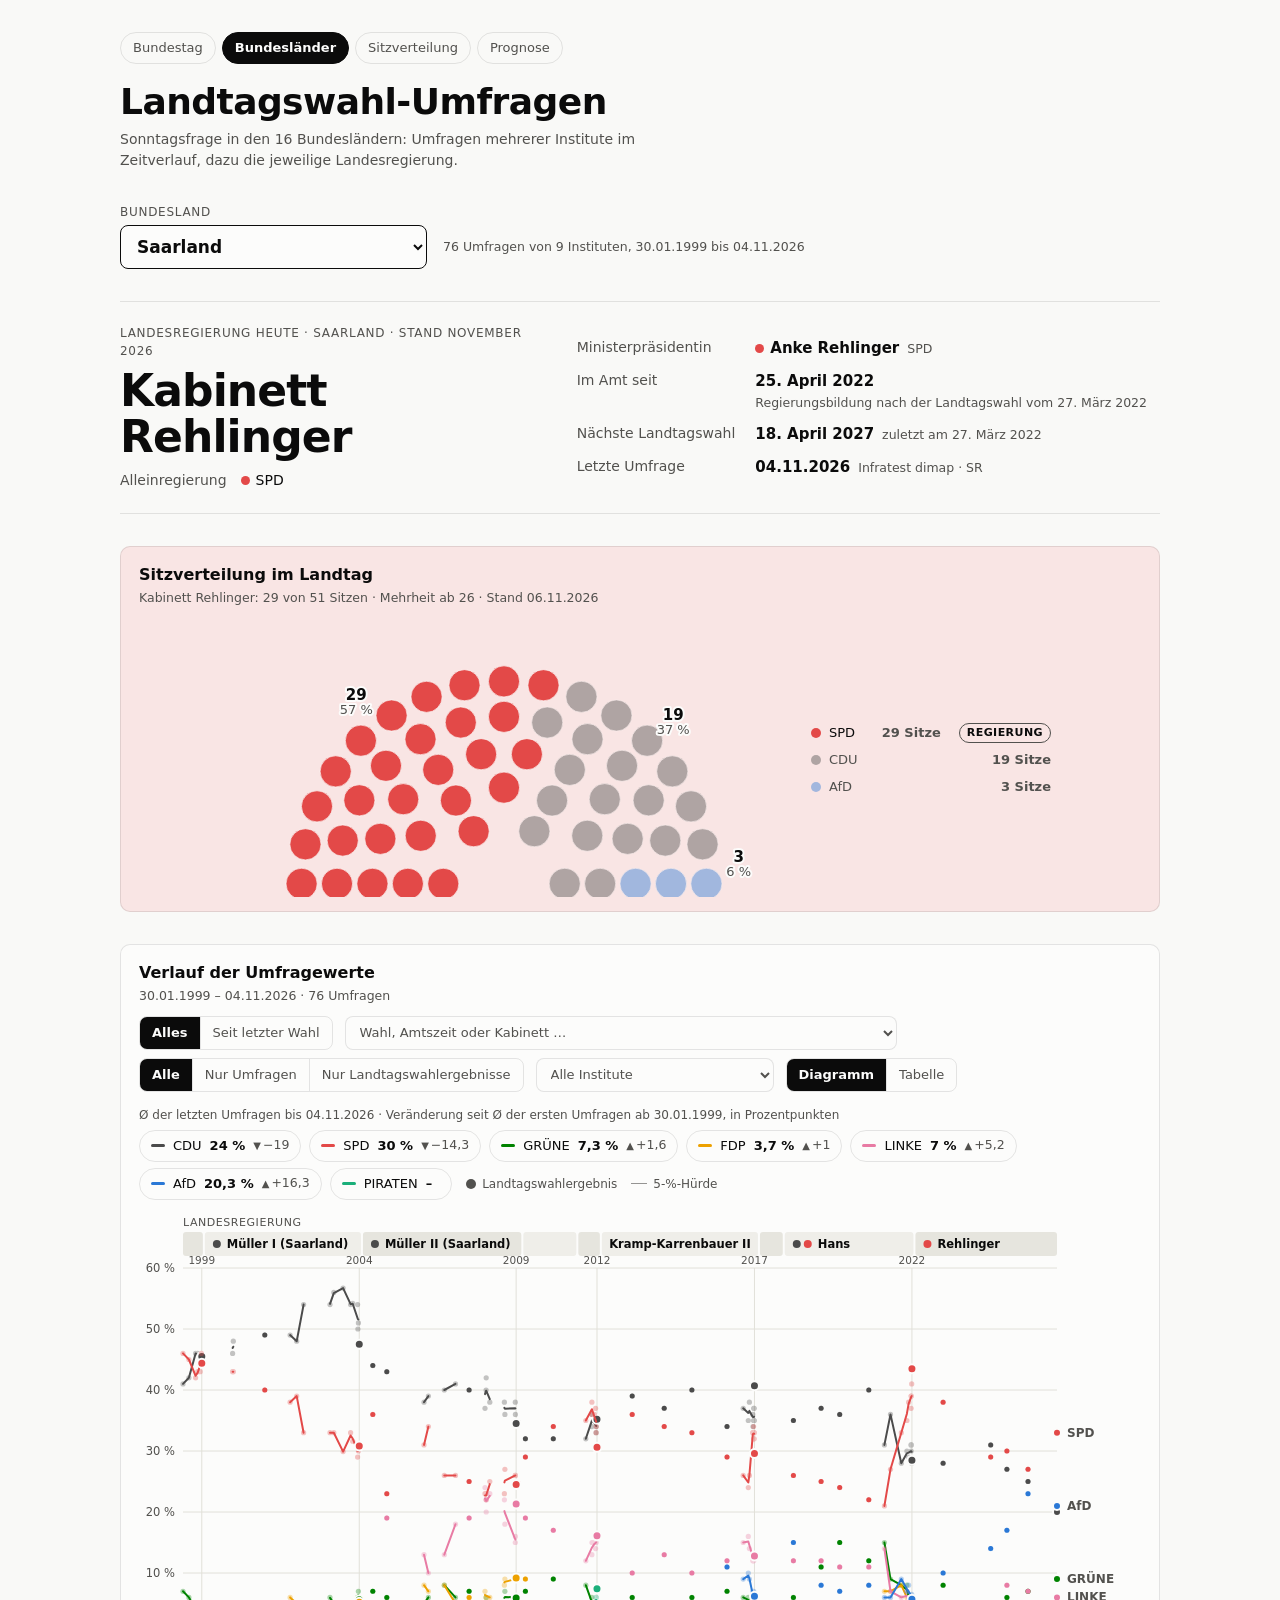
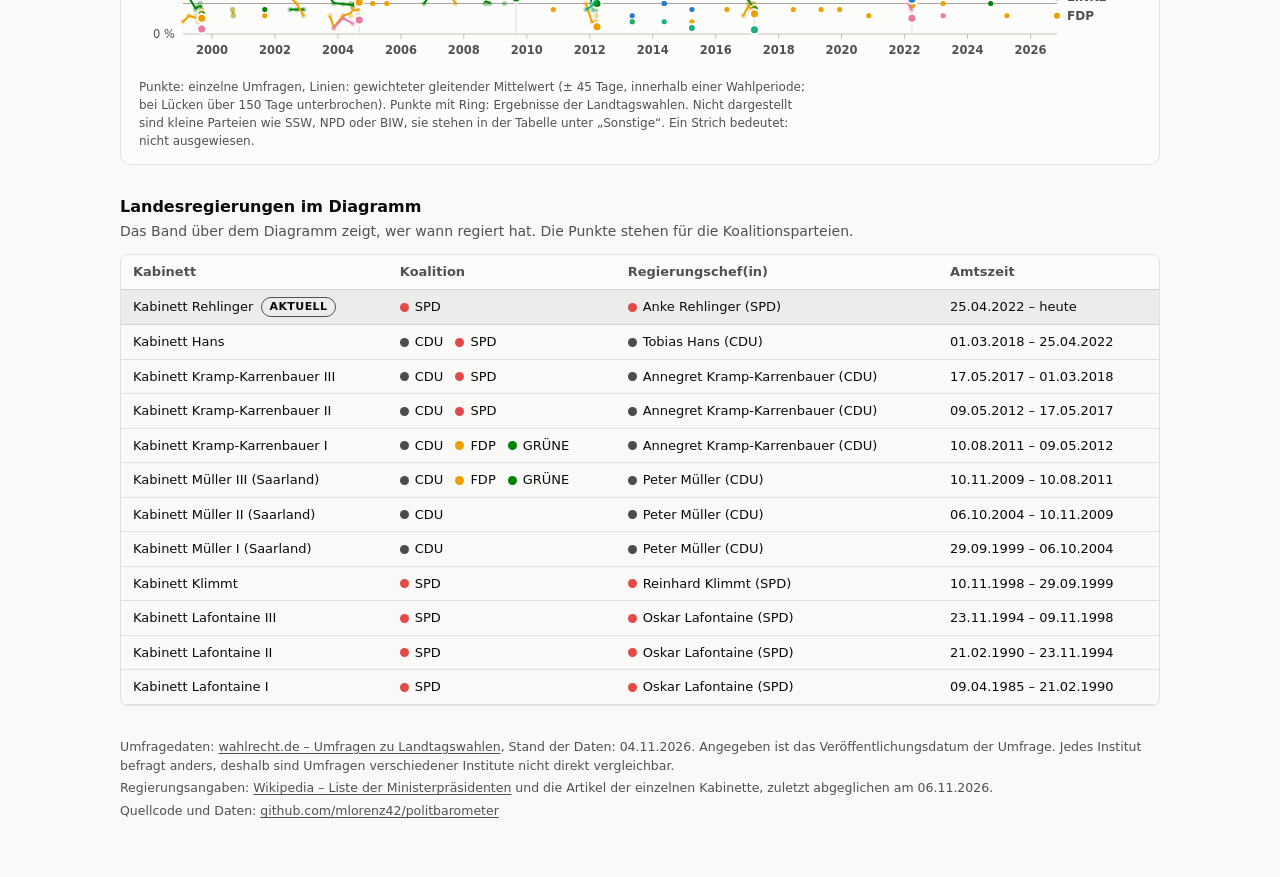
==== commit 1ac24678: "Daten aktualisiert (2026-11-06)" ====
--- a/docs/laender.html
+++ b/docs/laender.html
@@ -783,9 +783,9 @@
       exportSvgPNG(container, filename, title, items);
     });
   }
-  var LAENDER = [{"slug":"baden-wuerttemberg","name":"Baden-Württemberg","next":"Frühjahr 2031","union":"CDU","wahl":"Landtagswahl","insts":["-->INSA-->","Allensbach","Customer Research 42","Emnid","Forsa","Forschungsgruppe Wahlen","INSA","IfM Leipzig","Infratest Burke","Infratest Politikforschung","Infratest Sozialforschung","Infratest dimap","TNS Forschung","TNS Infratest","Uni Freiburg","Uni Halle/ Uni Stuttgart","YouGov","abs Marktforschung"],"parties":["cdu","spd","gru","fdp","lin","afd","bsw"],"rows":[["1992-04-05",1,-1,null,null,null,39.6,29.4,9.5,5.9,null,null,null,null,null,null,null,null,2.9],["1995-11-24",0,8,"Stuttgarter Zeitung",1005,"09.11.–17.11.",43.0,26.0,18.0,4.0,null,null,null,null,null,null,null,null,6.0],["1996-01-19",0,8,"Stuttgarter Zeitung",1003,"04.01.–14.01.",43.0,26.0,17.0,6.0,null,null,null,null,null,null,null,null,4.0],["1996-02-16",0,8,"Stuttgarter Zeitung",1002,"01.02.–08.02.",45.0,27.0,14.0,6.0,null,null,null,null,null,null,null,null,4.0],["1996-03-16",0,8,"Stuttgarter Zeitung",1508,"04.03.–15.03.",42.0,30.5,14.0,6.0,null,null,null,null,null,null,null,null,null],["1996-03-24",1,-1,null,null,null,41.3,25.1,12.1,9.6,null,null,null,null,null,null,null,null,1.3],["1999-05-22",0,11,"Stuttgarter Zeitung",1000,"27.04.–19.05.",48.0,29.0,9.0,8.0,null,null,null,null,null,null,null,null,2.0],["1999-10-16",0,11,"Stuttgarter Zeitung",1000,"27.09.–13.10.",49.0,27.0,9.0,7.0,null,null,null,null,null,null,null,null,4.0],["2000-01-13",0,11,"SWR",1000,"05.01.–10.01.",45.0,31.0,10.0,8.0,null,null,null,null,null,null,null,null,3.0],["2000-06-08",0,4,"Stuttgarter Zeitung",null,null,42.0,28.0,8.0,12.0,null,null,null,null,null,null,null,null,4.0],["2000-07-14",0,11,"SWR",1000,"06.07.–11.07.",44.0,31.0,9.0,9.0,null,null,null,null,null,null,null,null,3.0],["2000-10-20",0,11,"SWR",1000,"12.10.–17.10.",43.0,32.0,9.0,10.0,null,null,null,null,null,null,null,null,3.0],["2000-12-09",0,4,"Stuttgarter Zeitung",null,null,40.0,30.0,10.0,10.0,null,null,null,null,null,null,null,null,4.0],["2000-12-15",0,11,"Badische Zeitung",1000,"07.12.–12.12.",42.0,32.0,9.0,10.0,null,null,null,null,null,null,null,null,3.0],["2001-01-26",0,11,"Badische Zeitung",1000,"18.01.–23.01.",40.0,32.0,10.0,10.0,null,null,null,null,null,null,null,null,3.0],["2001-02-17",0,4,"Stuttgarter Zeitung",null,null,39.0,31.0,10.0,10.0,null,null,null,null,null,null,null,null,4.0],["2001-03-01",0,11,"SWR",1000,"19.02.–24.02.",39.0,35.0,8.0,10.0,null,null,null,null,null,null,null,null,3.0],["2001-03-09",0,5,"ZDF, SZ, Mannheimer Morgen",1010,"05.03.–08.03.",41.0,36.0,8.0,8.0,null,null,null,null,null,null,null,null,2.0],["2001-03-15",0,11,"SWR",1000,"09.03.–14.03.",41.0,35.0,8.5,8.5,null,null,null,null,null,null,null,null,2.0],["2001-03-20",0,4,"Stuttgarter Zeitung",null,null,41.0,32.0,8.0,9.0,null,null,null,null,null,null,null,null,4.0],["2001-03-25",1,-1,null,null,null,44.8,33.3,7.7,8.1,null,null,null,null,null,null,null,null,1.7],["2003-02-11",0,1,"Staats- ministerium",1100,"03.02.–07.02.",54.0,24.0,10.0,8.0,null,null,null,null,null,null,null,null,4.0],["2003-09-30",0,1,"Staats- ministerium",null,null,52.0,25.0,11.0,7.0,null,null,null,null,null,null,null,null,5.0],["2004-02-12",0,11,"SWR",null,null,52.0,26.0,11.0,8.0,null,null,null,null,null,null,null,null,3.0],["2004-07-06",0,1,"Staats- ministerium",1000,"05.06.–17.06.",50.5,25.0,11.5,7.0,null,null,null,null,null,null,null,null,6.0],["2004-07-27",0,11,"SWR",1004,"23.07.–26.07.",48.0,23.0,17.0,6.0,null,null,null,null,null,null,null,null,6.0],["2004-10-17",0,3,"FOCUS",null,null,49.0,26.0,15.0,7.0,null,null,null,null,null,null,null,null,3.0],["2004-10-19",0,7,"Stuttgarter Zeitung",1008,null,49.0,27.0,13.0,7.0,null,null,null,null,null,null,null,null,4.0],["2004-11-02",0,4,"Stern",1002,"29.10.–30.10.",50.0,28.0,9.0,6.0,null,null,null,null,null,null,null,null,7.0],["2004-11-19",0,7,"Stuttgarter Zeitung",1000,"16.11.–18.11.",49.0,29.0,10.0,6.0,null,null,null,null,null,null,null,null,6.0],["2005-10-25",0,1,"Staats- ministerium",1000,"28.09.–13.10.",45.0,30.0,8.5,8.5,4.0,null,null,null,null,null,null,null,4.0],["2006-02-02",0,11,"SWR",1000,"30.01.–01.02.",45.0,29.0,9.0,9.0,null,null,null,null,null,null,null,null,4.0],["2006-02-10",0,7,"Stuttgarter Zeitung",1001,"06.02.–08.02.",49.0,30.0,7.0,8.0,null,null,null,null,null,null,null,null,2.0],["2006-03-02",0,11,"ARD, SWR",1000,"28.02.–01.03.",46.0,29.0,10.0,8.0,null,null,null,null,null,null,null,null,4.0],["2006-03-16",0,7,"Stuttgarter Zeitung",1008,"13.03.–15.03.",43.0,31.0,10.0,9.0,null,null,null,null,null,null,null,null,2.0],["2006-03-16",0,11,"SWR",1000,"13.03.–15.03.",46.0,28.0,10.0,9.0,null,null,null,null,null,null,null,null,2.0],["2006-03-17",0,5,"ZDF",1000,"13.03.–16.03.",45.0,30.0,10.0,8.0,null,null,null,null,null,null,null,null,1.0],["2006-03-21",0,3,"N24",1000,"07.03.–18.03.",45.0,29.0,10.0,9.0,null,null,null,null,null,null,null,null,5.0],["2006-03-26",1,-1,null,null,null,44.2,25.2,11.7,10.7,null,null,null,null,null,null,null,null,2.8],["2006-07-06",0,4,"n-tv",1403,"12.06.–04.07.",43.0,23.0,12.0,12.0,5.0,null,null,null,null,null,null,null,5.0],["2006-12-21",0,4,"n-tv",1220,"20.11.–15.12.",44.0,20.0,13.0,12.0,4.0,null,null,null,null,null,null,null,5.0],["2007-03-29",0,11,"SWR",10001604,null,41.0,26.0,16.0,10.0,2.0,null,null,null,null,null,null,null,5.0],["2007-03-29",0,11,"SWR",1000,"26.03.–27.03.",41.0,26.0,14.0,9.0,4.0,null,null,null,null,null,null,null,3.0],["2007-04-19",0,4,"n-tv",null,null,40.0,26.0,13.0,12.0,3.0,null,null,null,null,null,null,null,6.0],["2007-07-26",0,4,"n-tv",1034,"02.07.–24.07.",43.0,19.0,13.0,12.0,6.0,null,null,null,null,null,null,null,7.0],["2008-09-30",0,15,"Stuttgarter Nachrichten",1000,"08.09.–20.09.",39.9,26.0,17.2,10.2,4.8,null,null,null,null,null,null,null,1.9],["2009-06-12",0,11,"SWR",1000,"02.06.–03.06.",40.0,21.0,14.0,15.0,4.0,null,null,null,null,null,null,null,6.0],["2009-07-07",0,10,"SPD- LT-Fraktion",1000,"20.04.–03.05.",39.0,22.0,15.0,14.0,6.0,null,null,null,null,null,null,null,4.0],["2010-02-18",0,11,"SWR, Stuttgarter Zeitung",100017022010,null,43.0,20.0,17.0,11.0,4.0,null,null,null,null,null,null,null,5.0],["2010-03-17",0,1,"Staats- ministerium",1030,"24.02.–08.03.",43.0,21.0,18.0,8.0,5.5,null,null,null,null,null,null,null,4.5],["2010-04-20",0,9,"SPD- LT-Fraktion",991,"23.03.–13.04.",41.0,23.0,17.0,8.0,5.0,null,null,null,null,null,null,null,6.0],["2010-07-27",0,9,"SPD- LT-Fraktion",1000,"12.07.–15.07.",37.0,25.0,20.0,7.0,5.0,null,null,null,null,null,null,null,6.0],["2010-09-01",0,4,"Stern",1068,"16.08.–27.08.",37.0,24.0,24.0,6.0,4.0,null,null,null,null,null,null,null,5.0],["2010-09-08",0,11,"SWR, Stuttgarter Zeitung",1000,"02.09.–07.09.",35.0,21.0,27.0,5.0,5.0,null,null,null,null,null,null,null,7.0],["2010-10-08",0,17,"Ulmer City Marketing",968,"05.10.–06.10.",28.0,17.0,36.0,8.0,7.0,null,null,null,null,null,null,null,null],["2010-10-09",0,12,"SPIEGEL",1002,"06.10.–07.10.",34.0,19.0,32.0,6.0,5.0,null,null,null,null,null,null,null,4.0],["2010-11-19",0,1,"Allensbach",1096,"01.10.–15.10.",38.0,22.0,26.0,5.0,5.0,null,null,null,null,null,null,null,4.0],["2010-11-26",0,5,"ZDF",1910,"22.11.–24.11.",39.0,19.0,26.0,5.0,4.0,null,null,null,null,null,null,null,7.0],["2010-12-02",0,11,"SWR, Stuttgarter Zeitung",10100112,null,39.0,18.0,28.0,5.0,5.0,null,null,null,null,null,null,null,5.0],["2010-12-19",0,3,"Focus",1001,"07.12.–15.12.",41.0,19.0,29.0,4.0,4.0,null,null,null,null,null,null,null,3.0],["2011-01-29",0,3,"Focus",1022,"24.01.–27.01.",40.0,20.0,27.0,5.0,4.0,null,null,null,null,null,null,null,4.0],["2011-02-03",0,11,"SWR, Stuttgarter Zeitung",1000,"01.02.–02.02.",39.0,21.0,24.0,6.0,5.0,null,null,null,null,null,null,null,5.0],["2011-02-04",0,5,"ZDF",1146,"31.01.–02.02.",41.0,19.0,25.0,6.0,4.0,null,null,null,null,null,null,null,5.0],["2011-02-13",0,3,"Focus",1000,"04.02.–10.02.",40.0,19.0,25.0,7.0,4.0,null,null,null,null,null,null,null,5.0],["2011-02-20",0,3,"Focus",1000,"11.02.–17.02.",40.0,20.0,23.0,7.0,5.0,null,null,null,null,null,null,null,5.0],["2011-02-26",0,2,"Schwäbische Zeitung",705,"08.02.–19.02.",35.0,21.6,21.2,5.2,5.9,null,null,null,null,null,null,null,11.1],["2011-02-26",0,14,"Badische Zeitung",1126,"31.01.–22.02.",41.1,22.7,24.2,6.0,2.8,null,null,null,null,null,null,null,3.2],["2011-02-27",0,3,"Focus",1000,"18.02.–24.02.",40.0,23.0,22.0,6.0,4.0,null,null,null,null,null,null,null,5.0],["2011-03-02",0,4,"Stern, RTL",1001,"21.02.–25.02.",39.0,26.0,19.0,6.0,4.0,null,null,null,null,null,null,null,6.0],["2011-03-04",0,3,"Focus",1000,"24.02.–01.03.",38.0,25.0,21.0,8.0,4.0,null,null,null,null,null,null,null,4.0],["2011-03-11",0,4,"StN, Reutlinger General-Anzeiger",1004,"03.03.–08.03.",40.0,26.0,20.0,5.0,4.0,null,null,null,null,null,null,null,5.0],["2011-03-12",0,3,"Focus",1000,"04.03.–10.03.",39.0,24.0,20.0,7.0,5.0,null,null,null,null,null,null,null,5.0],["2011-03-14",0,11,"SWR, Stuttgarter Zeitung",1001,"10.03.–12.03.",42.0,22.0,21.0,6.0,4.0,null,null,null,null,null,null,null,5.0],["2011-03-17",0,11,"ARD",1250,"14.03.–17.03.",39.0,22.0,24.0,5.5,4.5,null,null,null,null,null,null,null,5.0],["2011-03-18",0,5,"ZDF",1382,"15.03.–17.03.",38.0,22.5,25.0,5.0,4.5,null,null,null,null,null,null,null,5.0],["2011-03-20",0,3,"Focus",5001703,null,38.0,22.0,25.0,6.0,4.0,null,null,null,null,null,null,null,5.0],["2011-03-24",0,4,"stern.de, RTL",1025,"16.03.–22.03.",38.0,24.0,24.0,5.0,4.0,null,null,null,null,null,null,null,5.0],["2011-03-25",0,3,"Focus",1000,"18.03.–24.03.",38.0,23.0,25.0,5.0,4.0,null,null,null,null,null,null,null,5.0],["2011-03-25",0,16,"YouGov",1003,"20.03.–24.03.",36.0,22.0,26.0,6.0,5.0,null,null,null,null,null,null,null,5.0],["2011-03-27",1,-1,null,null,null,39.0,23.1,24.2,5.3,2.8,null,null,null,2.1,null,null,null,2.4],["2011-05-04",0,4,"stern.de, RTL",1004,"18.04.–29.04.",36.0,22.0,30.0,4.0,2.0,null,null,null,null,null,null,null,null],["2011-08-18",0,11,"SWR, Stuttgarter Zeitung",1000,"16.08.–17.08.",36.0,23.0,29.0,4.0,3.0,null,null,null,null,null,null,null,5.0],["2011-11-17",0,11,"SWR, Stuttgarter Zeitung, Uni Stuttgart, Bertelsmann Stift.",2403,"08.11.–16.11.",37.0,22.0,29.0,3.0,2.0,null,null,null,null,null,null,null,3.0],["2011-11-20",0,3,"Focus",1002,"15.11.–17.11.",34.0,20.0,32.0,4.0,3.0,null,null,null,null,null,null,null,null],["2012-05-10",0,11,"SWR, Stuttgarter Zeitung",1000,"07.05.–08.05.",37.0,21.0,28.0,4.0,2.0,null,null,null,null,null,null,null,2.0],["2013-05-16",0,11,"SWR, Stuttgarter Zeitung",1005,"13.05.–15.05.",39.0,19.0,28.0,4.0,2.0,2.0,null,null,null,null,null,null,3.0],["2013-11-07",0,11,"SWR, Stuttgarter Zeitung",1004,"04.11.–05.11.",43.0,19.0,22.0,4.0,4.0,5.0,null,null,null,null,null,null,3.0],["2014-05-13",0,11,"SWR",1000,"06.05.–11.05.",41.0,20.0,21.0,3.0,4.0,6.0,null,null,null,null,null,null,5.0],["2014-09-17",0,13,"SPD-LT Fraktion",707,null,41.0,19.0,23.0,4.0,4.0,4.0,null,null,null,null,null,null,null],["2014-11-13",0,11,"SWR, Stuttgarter Zeitung",1000,"10.11.–11.11.",41.0,20.0,22.0,3.0,4.0,5.0,null,null,null,null,null,null,5.0],["2015-03-26",0,11,"SWR, Stuttgarter Zeitung",1000,"19.03.–24.03.",38.0,18.0,25.0,5.0,5.0,4.0,null,null,null,null,null,null,5.0],["2015-05-12",0,4,"stern",1010,"23.04.–07.05.",38.0,20.0,26.0,4.0,4.0,4.0,null,null,null,null,null,null,4.0],["2015-09-11",0,1,"Allensbach",1047,"18.07.–12.08.",40.5,20.0,24.0,4.5,4.0,3.0,null,null,null,null,null,null,4.0],["2015-09-24",0,11,"SWR, Stuttgarter Zeitung",1000,"17.09.–22.09.",39.0,17.0,26.0,5.0,4.0,5.0,null,null,null,null,null,null,4.0],["2015-10-09",0,6,"BILD",1003,"24.09.–06.10.",40.0,16.0,24.0,5.0,5.0,8.0,null,null,null,null,null,null,2.0],["2015-11-20",0,5,"ZDF",1040,"16.11.–18.11.",37.0,18.0,27.0,5.0,3.0,6.0,null,null,null,null,null,null,4.0],["2015-12-03",0,11,"SWR, Stuttgarter Zeitung",1000,"26.11.–01.12.",37.0,18.0,25.0,5.0,4.0,8.0,null,null,null,null,null,null,3.0],["2015-12-15",0,4,"stern",1064,"02.12.–11.12.",35.0,19.0,28.0,5.0,3.0,7.0,null,null,null,null,null,null,3.0],["2016-01-14",0,11,"SWR, Stuttgarter Zeitung",1000,"07.01.–12.01.",35.0,15.0,28.0,6.0,3.0,10.0,null,null,null,null,null,null,3.0],["2016-01-20",0,6,"CDU-LV",1000,"11.01.–18.01.",35.0,13.0,29.0,6.5,2.5,11.5,null,null,null,null,null,null,2.5],["2016-01-21",0,5,"ZDF",1069,"18.01.–20.01.",34.0,15.0,28.0,6.0,3.0,11.0,null,null,null,null,null,null,3.0],["2016-02-05",0,6,"BILD",1000,"26.01.–01.02.",33.5,13.5,28.5,7.0,3.5,10.0,null,null,null,null,null,null,4.0],["2016-02-12",0,2,"Schwäbische Zeitung",1000,"27.01.–07.02.",33.1,15.6,26.1,5.1,5.5,10.5,null,null,null,null,null,null,4.1],["2016-02-18",0,11,"SWR, Stuttgarter Zeitung",1000,"11.02.–16.02.",31.0,14.0,28.0,8.0,4.0,12.0,null,null,null,null,null,null,3.0],["2016-02-22",0,6,"BILD",1000,"19.02.–20.02.",30.0,16.0,30.5,7.0,3.0,10.0,null,null,null,null,null,null,3.5],["2016-02-26",0,4,"EZ, LKZ, PZ, GEA",1069,"16.02.–22.02.",30.0,16.0,30.0,6.0,3.0,11.0,null,null,null,null,null,null,4.0],["2016-02-28",0,6,"BILD",1030,"25.02.–27.02.",30.0,16.5,30.5,6.5,3.5,9.0,null,null,null,null,null,null,4.0],["2016-03-03",0,11,"ARD",1002,"29.02.–02.03.",28.0,13.0,32.0,8.0,4.0,13.0,null,null,null,null,null,null,2.0],["2016-03-04",0,5,"ZDF",1058,"29.02.–03.03.",30.0,13.0,32.0,7.0,4.0,11.0,null,null,null,null,null,null,3.0],["2016-03-07",0,6,"BILD",1005,"01.03.–05.03.",28.5,12.5,33.5,6.0,3.0,12.5,null,null,null,null,null,null,4.0],["2016-03-09",0,4,"RTL",1002,"02.03.–08.03.",27.0,16.0,32.0,7.0,3.0,11.0,null,null,null,null,null,null,4.0],["2016-03-10",0,5,"ZDF",1711,"07.03.–10.03.",29.0,14.0,32.0,6.0,4.0,11.0,null,null,null,null,null,null,4.0],["2016-03-10",0,16,"YouGov",974,"02.03.–09.03.",30.0,12.0,32.0,8.0,4.0,11.0,null,null,null,null,null,null,3.0],["2016-03-13",1,-1,null,null,null,27.0,12.7,30.3,8.3,2.9,15.1,null,null,null,null,null,null,3.7],["2016-09-15",0,11,"SWR, Stuttgarter Zeitung",1001,"09.09.–13.09.",26.0,13.0,31.0,7.0,3.0,17.0,null,null,null,null,null,null,3.0],["2017-03-09",0,11,"SWR, Stuttgarter Zeitung",1004,"03.03.–07.03.",28.0,20.0,27.0,7.0,4.0,11.0,null,null,null,null,null,null,3.0],["2018-01-31",0,11,"SWR, Stuttgarter Zeitung",1003,"26.01.–30.01.",29.0,12.0,29.0,8.0,6.0,12.0,null,null,null,null,null,null,4.0],["2018-02-25",0,4,"RTL/n-tv",1003,"08.02.–22.02.",27.0,12.0,32.0,9.0,4.0,12.0,null,null,null,null,null,null,4.0],["2018-09-12",0,6,"BILD",1046,"01.09.–06.09.",25.0,12.0,27.0,9.0,5.0,18.0,null,null,null,null,null,null,4.0],["2018-09-12",0,11,"SWR, Stuttgarter Zeitung",1003,"05.09.–10.09.",28.0,11.0,29.0,7.0,7.0,15.0,null,null,null,null,null,null,3.0],["2019-02-04",0,4,"RTL/n-tv",1007,"29.01.–01.02.",23.0,9.0,33.0,9.0,6.0,13.0,null,null,null,null,null,null,7.0],["2019-02-15",0,6,"BILD",1006,"07.02.–12.02.",27.0,13.0,29.0,9.0,5.0,12.0,null,null,null,null,null,null,5.0],["2019-03-28",0,11,"SWR, Stuttgarter Zeitung",1002,"20.03.–26.03.",28.0,12.0,32.0,9.0,4.0,11.0,null,null,null,null,null,null,4.0],["2019-05-10",0,6,"BILD",1040,"06.05.–08.05.",27.0,11.0,28.0,10.0,6.0,12.0,null,2.0,null,null,null,null,4.0],["2019-09-19",0,11,"SWR, Stuttgarter Zeitung",1004,"16.09.–17.09.",26.0,8.0,38.0,8.0,3.0,12.0,null,null,null,null,null,null,5.0],["2019-10-30",0,6,"BILD",1036,"23.10.–28.10.",27.0,11.0,30.0,9.0,4.0,13.0,null,null,null,null,null,null,6.0],["2020-03-12",0,11,"SWR, Stuttgarter Zeitung",1001,"05.03.–10.03.",23.0,11.0,36.0,7.0,5.0,14.0,null,null,null,null,null,null,4.0],["2020-04-22",0,6,"BILD",1523,"15.04.–20.04.",31.0,13.0,29.0,7.0,4.0,11.0,null,null,null,null,null,null,5.0],["2020-04-30",0,11,"SWR",1003,"27.04.–28.04.",30.0,11.0,34.0,6.0,3.0,12.0,null,null,null,null,null,null,4.0],["2020-09-10",0,6,"BILD",1000,"02.09.–07.09.",31.0,12.0,28.0,7.0,5.0,12.0,null,null,null,null,null,null,5.0],["2020-10-15",0,11,"SWR, Stuttgarter Zeitung",1001,"08.10.–13.10.",29.0,11.0,34.0,6.0,4.0,11.0,null,null,null,null,null,null,5.0],["2020-11-19",0,6,"BILD",1001,"10.11.–16.11.",31.0,11.0,29.0,7.0,5.0,12.0,null,null,null,null,null,null,5.0],["2020-12-17",0,11,"SWR",1001,"14.12.–16.12.",30.0,10.0,35.0,7.0,3.0,11.0,null,null,null,null,null,null,4.0],["2021-01-13",0,6,"BILD",1010,"05.01.–11.01.",30.0,12.0,30.0,8.0,4.0,12.0,null,null,null,null,null,null,4.0],["2021-02-04",0,11,"SWR, Stuttgarter Zeitung",1000,"01.02.–02.02.",27.0,11.0,34.0,9.0,3.0,10.0,null,null,null,null,null,null,6.0],["2021-02-05",0,5,"ZDF",1032,"01.02.–04.02.",28.0,10.0,34.0,9.0,3.0,11.0,null,null,null,null,null,null,5.0],["2021-02-13",0,6,"BILD",1009,"08.02.–11.02.",28.0,11.0,31.0,10.0,4.0,11.0,null,1.0,null,null,null,null,4.0],["2021-03-04",0,11,"ARD",1185,"01.03.–03.03.",25.0,10.0,33.0,10.0,4.0,12.0,null,null,null,null,null,null,6.0],["2021-03-05",0,5,"ZDF",1032,"01.03.–04.03.",24.0,10.0,35.0,10.0,3.0,11.0,null,null,null,null,null,null,7.0],["2021-03-10",0,6,"BILD",1558,"01.03.–07.03.",25.0,10.0,32.0,11.0,3.0,12.0,null,2.0,null,null,null,null,5.0],["2021-03-11",0,5,"ZDF",1867,"08.03.–11.03.",24.0,10.0,34.0,11.0,3.0,11.0,null,null,null,null,null,null,7.0],["2021-03-12",0,6,"BILD",1066,"11.03.–12.03.",23.0,11.0,32.0,11.0,4.0,13.0,null,null,null,null,null,null,6.0],["2021-03-14",1,-1,null,null,null,24.1,11.0,32.6,10.5,3.6,9.7,null,3.0,null,null,null,null,5.5],["2021-10-12",0,6,"BILD",1000,"04.10.–11.10.",20.0,21.0,24.0,16.0,3.0,9.0,null,null,null,null,null,null,7.0],["2021-10-14",0,11,"SWR, Stuttgarter Zeitung",1162,"07.10.–12.10.",17.0,20.0,27.0,15.0,3.0,9.0,null,3.0,null,null,null,null,6.0],["2022-01-20",0,11,"SWR, Stuttgarter Zeitung",1166,"13.01.–18.01.",23.0,16.0,26.0,12.0,4.0,11.0,null,null,null,null,null,null,8.0],["2022-03-10",0,11,"SWR, Stuttgarter Zeitung",1152,"04.03.–08.03.",24.0,18.0,27.0,13.0,3.0,9.0,null,null,null,null,null,null,6.0],["2022-04-06",0,6,"BILD",1000,"28.03.–04.04.",23.0,19.0,25.0,11.0,3.0,10.0,null,null,null,null,null,null,9.0],["2022-04-21",0,11,"SWR",1170,"12.04.–19.04.",26.0,15.0,28.0,11.0,3.0,9.0,null,null,null,null,null,null,8.0],["2022-07-13",0,6,"BILD",1000,"04.07.–11.07.",26.0,14.0,29.0,11.0,3.0,10.0,null,null,null,null,null,null,7.0],["2022-10-27",0,11,"SWR, Stuttgarter Zeitung",1175,"20.10.–25.10.",26.0,15.0,27.0,9.0,3.0,13.0,null,null,null,null,null,null,7.0],["2022-11-02",0,6,"BILD",1000,"24.10.–31.10.",28.0,13.0,26.0,10.0,3.0,13.0,null,null,null,null,null,null,7.0],["2023-03-23",0,11,"SWR, Stuttgarter Zeitung",1178,"16.03.–21.03.",27.0,15.0,26.0,10.0,null,12.0,null,null,null,null,null,null,10.0],["2023-04-03",0,6,"BILD",1000,"20.03.–27.03.",27.0,13.0,28.0,9.0,3.0,12.0,null,null,null,null,null,null,8.0],["2023-07-20",0,11,"SWR, Stuttgarter Zeitung",1185,"13.07.–18.07.",26.0,13.0,24.0,7.0,null,19.0,null,null,null,null,null,null,11.0],["2023-09-27",0,11,"SWR, Stuttgarter Zeitung",1162,"21.09.–25.09.",29.0,12.0,22.0,8.0,null,20.0,null,null,null,null,null,null,9.0],["2024-01-18",0,11,"SWR",1152,"11.01.–16.01.",32.0,9.0,22.0,7.0,null,18.0,null,3.0,null,null,null,null,9.0],["2024-03-21",0,6,"Schwäbische Zeitung",1000,"04.03.–11.03.",30.0,11.0,23.0,7.0,3.0,16.0,7.0,null,null,null,null,null,3.0],["2024-05-16",0,11,"SWR, Stuttgarter Zeitung",1148,"07.05.–14.05.",32.0,11.0,22.0,7.0,null,14.0,4.0,3.0,null,null,null,null,7.0],["2024-06-13",0,6,"BILD",1000,"04.06.–11.06.",30.0,12.0,19.0,7.0,3.0,15.0,7.0,null,null,null,null,null,7.0],["2024-08-15",0,6,"Schwäbische Zeitung",1000,"05.08.–12.08.",31.0,11.0,19.0,7.0,3.0,16.0,8.0,null,null,null,null,null,5.0],["2024-10-10",0,11,"SWR, Stuttgarter Zeitung",1166,"01.10.–08.10.",34.0,13.0,18.0,5.0,null,16.0,5.0,null,null,null,null,null,9.0],["2024-10-11",0,6,"Schwäbische Zeitung",2000,"26.09.–04.10.",32.0,13.0,18.0,6.0,3.0,18.0,6.0,null,null,null,null,null,4.0],["2024-12-07",0,6,"Schwäbische Zeitung",1000,"25.11.–02.12.",34.0,11.0,20.0,6.0,3.0,17.0,6.0,null,null,null,null,null,3.0],["2024-12-12",0,11,"SWR",1156,"05.12.–10.12.",33.0,13.0,22.0,4.0,null,15.0,4.0,null,null,null,null,null,9.0],["2025-02-15",0,0,"Schwäbische Zeitung",1000,"03.02.–10.02.",31.0,13.0,20.0,5.0,4.0,18.0,5.0,null,null,null,null,null,4.0],["2025-02-15",0,6,"Schwäbische Zeitung",1000,"03.02.–10.02.",31.0,13.0,20.0,5.0,4.0,18.0,5.0,null,null,null,null,null,4.0],["2025-05-09",0,6,"Schwäbische Zeitung",1000,"29.04.–06.05.",31.0,12.0,17.0,6.0,8.0,19.0,4.0,null,null,null,null,null,3.0],["2025-05-15",0,11,"SWR, Stuttgarter Zeitung",1146,"07.05.–13.05.",31.0,10.0,20.0,5.0,7.0,19.0,4.0,null,null,null,null,null,4.0],["2025-10-16",0,6,"Schwäbische Zeitung",1000,"07.10.–14.10.",31.0,11.0,17.0,7.0,7.0,20.0,3.0,null,null,null,null,null,4.0],["2025-10-16",0,11,"SWR, Stuttgarter Zeitung",1158,"08.10.–14.10.",29.0,10.0,20.0,5.0,7.0,21.0,3.0,null,null,null,null,null,5.0],["2026-01-22",0,11,"SWR, Stuttgarter Zeitung",1168,"14.01.–20.01.",29.0,8.0,23.0,5.0,7.0,20.0,null,null,null,null,null,null,8.0],["2026-01-29",0,6,"NIUS*",1000,"20.01.–27.01.",29.0,10.0,21.0,5.0,7.0,20.0,3.0,null,null,null,null,null,5.0],["2026-02-23",0,6,"BILD",1000,"17.02.–23.02.",28.0,10.0,22.0,6.0,7.0,20.0,3.0,null,null,null,null,null,4.0],["2026-02-26",0,11,"ARD",1530,"23.02.–25.02.",28.0,7.0,27.0,6.0,5.5,18.0,null,null,null,null,null,null,8.5],["2026-02-27",0,5,"ZDF",1049,"23.02.–26.02.",27.0,9.0,25.0,6.0,6.0,19.0,null,null,null,null,null,null,8.0],["2026-03-04",0,6,"BILD",1000,"24.02.–03.03.",27.0,9.0,24.0,6.0,6.0,20.0,null,null,null,null,null,null,8.0],["2026-03-05",0,5,"ZDF",1069,"04.03.–05.03.",28.0,8.0,28.0,5.5,5.5,18.0,null,null,null,null,null,null,7.0],["2026-03-08",1,-1,null,null,null,29.7,5.5,30.2,4.4,4.4,18.8,null,null,null,null,null,null,7.0],["2026-04-10",0,1,"Allensbach",1017,"02.04.–09.04.",26.0,5.0,32.0,4.0,5.0,22.0,null,null,null,null,null,null,6.0],["2026-10-15",0,11,"SWR, SWP, Stuttgarter Zeitung",1191,"08.10.–13.10.",23.0,7.0,30.0,4.0,6.0,23.0,null,null,null,null,null,null,7.0]]},{"slug":"bayern","name":"Bayern","next":"Herbst 2028","union":"CSU","wahl":"Landtagswahl","insts":["Emnid","Forsa","Forschungsgruppe Wahlen","Forschungsgruppe Wahlen **","GMS","INRA","INSA","Infratest","Infratest dimap","Peinelt","Polis","TNS Infratest","dimap","mifm München","pollytix"],"parties":["cdu","spd","gru","fdp","afd","bsw","fw","pir"],"rows":[["1990-10-14",1,-1,null,null,null,54.9,26.0,6.4,5.2,null,null,null,null,null,null,null,null,1.1],["1993-02-22",0,7,"Focus",null,null,39.0,29.0,9.0,6.0,null,null,null,null,null,null,null,null,6.0],["1994-09-25",1,-1,null,null,null,52.8,30.0,6.1,2.8,null,null,null,null,null,null,null,null,2.2],["1997-08-31",0,1,"Bild am Sonntag",null,null,47.0,33.0,null,null,null,null,null,3.0,null,null,null,null,null],["1998-02-21",0,2,"ZDF, SZ",null,null,46.0,32.0,7.0,3.0,null,null,null,3.0,null,null,null,null,4.0],["1998-04-03",0,5,"Sat.1 Bayern",null,null,46.0,36.0,5.0,3.0,null,null,null,3.0,null,null,null,null,null],["1998-05-22",0,2,"ZDF, SZ",null,null,46.0,34.0,5.0,3.0,null,null,null,2.0,null,null,null,null,3.0],["1998-07-09",0,5,"Sat.1 Bayern",null,null,46.0,35.0,null,null,null,null,null,null,null,null,null,null,null],["1998-08-27",0,1,"RTL",null,null,47.0,35.0,5.0,3.0,null,null,null,null,null,null,null,null,null],["1998-08-28",0,2,"ZDF, SZ, Antenne Bayern",null,null,51.0,32.0,5.0,2.0,null,null,null,3.0,null,null,null,null,3.0],["1998-08-28",0,8,"ARD",null,null,50.0,32.0,5.0,3.0,null,null,null,4.0,null,null,null,null,4.0],["1998-09-06",0,10,"FOCUS",null,null,50.0,33.0,6.0,3.0,null,null,null,3.0,null,null,null,null,2.0],["1998-09-11",0,1,"RTL",null,null,49.0,34.0,5.0,2.0,null,null,null,3.0,null,null,null,null,3.0],["1998-09-13",1,-1,null,null,null,52.9,28.7,5.7,1.7,null,null,null,3.7,null,null,null,null,1.9],["1999-08-04",0,8,"Bayerischer Rundfunk",null,null,60.0,24.0,5.0,2.0,null,null,null,null,null,null,null,null,6.0],["2000-01-12",0,8,"Bayerischer Rundfunk",null,null,60.0,25.0,5.0,1.0,null,null,null,null,null,null,null,null,6.0],["2000-07-10",0,8,"Bayerischer Rundfunk",null,null,57.0,27.0,6.0,3.0,null,null,null,null,null,null,null,null,5.0],["2001-01-10",0,8,"Bayerischer Rundfunk",null,null,54.0,28.0,7.0,4.0,null,null,null,null,null,null,null,null,5.0],["2001-07-18",0,8,"Bayerischer Rundfunk",null,null,54.0,29.0,7.0,3.0,null,null,null,null,null,null,null,null,5.0],["2002-01-18",0,8,"Bayerischer Rundfunk",null,null,56.0,27.0,6.0,4.0,null,null,null,null,null,null,null,null,5.0],["2002-04-10",0,8,"Bayerischer Rundfunk",null,null,55.0,28.0,5.0,4.0,null,null,null,null,null,null,null,null,6.0],["2002-08-07",0,8,"Bayerischer Rundfunk",null,null,57.0,26.0,5.0,5.0,null,null,null,null,null,null,null,null,7.0],["2003-01-08",0,8,"Bayerischer Rundfunk",null,null,61.0,24.0,7.0,3.0,null,null,null,null,null,null,null,null,5.0],["2003-05-21",0,8,"Bayerischer Rundfunk",null,null,60.0,22.0,8.0,4.0,null,null,null,null,null,null,null,null,6.0],["2003-07-16",0,1,"Stern",null,null,59.0,24.0,8.0,3.0,null,null,null,null,null,null,null,null,6.0],["2003-08-13",0,1,"Stern",null,null,61.0,21.0,8.0,3.0,null,null,null,null,null,null,null,null,7.0],["2003-09-05",0,2,"ZDF",null,null,60.0,22.0,8.0,3.0,null,null,null,4.0,null,null,null,null,3.0],["2003-09-09",0,1,"Stern",null,null,61.0,20.0,8.0,4.0,null,null,null,null,null,null,null,null,7.0],["2003-09-11",0,8,"Bayerischer Rundfunk",null,null,59.0,20.0,8.0,4.0,null,null,null,4.0,null,null,null,null,5.0],["2003-09-21",1,-1,null,null,null,60.7,19.6,7.7,2.6,null,null,null,4.0,null,null,null,null,1.2],["2004-01-07",0,8,"Bayerischer Rundfunk",null,null,62.0,19.0,9.0,3.0,null,null,null,null,null,null,null,null,7.0],["2004-07-28",0,8,"Bayerischer Rundfunk",null,null,58.0,17.0,12.0,5.0,null,null,null,null,null,null,null,null,8.0],["2005-01-12",0,8,"Bayerischer Rundfunk",null,null,56.0,22.0,10.0,5.0,null,null,null,null,null,null,null,null,7.0],["2005-07-27",0,8,"Bayerischer Rundfunk",null,null,59.0,18.0,9.0,4.0,4.0,null,null,null,null,null,null,null,6.0],["2005-11-09",0,1,"Abendzeitung",null,null,49.0,21.0,9.0,9.0,4.0,null,null,null,null,null,null,null,5.0],["2005-11-17",0,8,"Bayerischer Rundfunk",null,null,45.0,24.0,10.0,11.0,3.0,null,null,null,null,null,null,null,7.0],["2006-01-02",0,4,"Sat.1 Bayern",null,null,56.0,22.0,7.0,4.0,2.0,null,null,4.0,null,null,null,null,2.0],["2006-01-10",0,9,"Süddeutsche Zeitung",null,null,45.9,21.5,8.6,11.8,null,null,null,4.2,null,null,null,null,3.7],["2006-01-14",0,1,"n-tv",null,null,49.0,24.0,10.0,6.0,null,null,null,null,null,null,null,null,5.0],["2006-01-18",0,8,"Bayerischer Rundfunk",null,null,53.0,22.0,10.0,7.0,null,null,null,2.0,null,null,null,null,4.0],["2006-02-28",0,1,"Abendzeitung",null,null,52.0,21.0,9.0,6.0,3.0,null,null,4.0,null,null,null,null,5.0],["2006-05-18",0,1,"Abendzeitung",null,null,52.0,18.0,9.0,10.0,3.0,null,null,3.0,null,null,null,null,5.0],["2006-05-27",0,0,"FOCUS",null,null,53.0,23.0,9.0,5.0,null,null,null,null,null,null,null,null,10.0],["2006-06-19",0,4,"Sat.1 Bayern",null,null,54.0,18.0,11.0,8.0,2.5,null,null,2.0,null,null,null,null,4.5],["2006-07-13",0,1,"n-tv, Abendzeitung",null,null,56.0,16.0,10.0,6.0,4.0,null,null,3.0,null,null,null,null,5.0],["2006-09-07",0,1,"n-tv, Abendzeitung",null,null,58.0,16.0,10.0,6.0,3.0,null,null,null,null,null,null,null,7.0],["2006-10-04",0,8,"Bayerischer Rundfunk",null,null,49.0,24.0,10.0,8.0,1.0,null,null,2.0,null,null,null,null,6.0],["2006-10-05",0,1,"n-tv, Abendzeitung",null,null,54.0,18.0,9.0,8.0,3.0,null,null,2.0,null,null,null,null,6.0],["2006-10-12",0,4,"Sat.1 Bayern",null,null,53.0,22.0,8.0,8.0,3.0,null,null,3.0,null,null,null,null,1.0],["2006-11-09",0,1,"n-tv, Abendzeitung",null,null,54.0,19.0,9.0,7.0,3.0,null,null,2.0,null,null,null,null,6.0],["2006-12-06",0,1,"n-tv, Abendzeitung",null,null,56.0,17.0,10.0,5.0,4.0,null,null,2.0,null,null,null,null,6.0],["2006-12-28",0,4,"Sat.1 Bayern",null,null,54.0,20.0,10.0,8.0,2.0,null,null,2.0,null,null,null,null,1.0],["2007-01-03",0,1,"n-tv, stern",null,null,54.0,18.0,9.0,5.0,4.0,null,null,3.0,null,null,null,null,7.0],["2007-01-07",0,8,"ARD",null,null,54.0,22.0,9.0,7.0,null,null,null,null,null,null,null,null,8.0],["2007-01-13",0,3,"ZDF",null,null,45.0,27.0,10.0,9.0,null,null,null,null,null,null,null,null,9.0],["2007-01-15",0,1,"stern",null,null,49.0,22.0,9.0,6.0,4.0,null,null,3.0,null,null,null,null,7.0],["2007-01-15",0,8,"ARD",null,null,50.0,24.0,11.0,8.0,null,null,null,null,null,null,null,null,7.0],["2007-01-21",0,8,"ARD",null,null,52.0,24.0,9.0,7.0,null,null,null,null,null,null,null,null,8.0],["2007-01-26",0,4,"Sat.1 Bayern",null,null,52.0,22.0,9.0,7.0,2.0,null,null,4.0,null,null,null,null,1.0],["2007-03-01",0,1,"n-tv, Abendzeitung",null,null,53.0,19.0,9.0,6.0,3.0,null,null,3.0,null,null,null,null,7.0],["2007-03-09",0,4,"Sat.1 Bayern",null,null,53.0,20.0,9.0,7.0,2.0,null,null,4.0,null,null,null,null,3.0],["2007-03-28",0,8,"Bayerischer Rundfunk",null,null,53.0,23.0,10.0,6.0,2.0,null,null,2.0,null,null,null,null,4.0],["2007-04-05",0,1,"n-tv, Abendzeitung",null,null,54.0,20.0,9.0,4.0,3.0,null,null,3.0,null,null,null,null,7.0],["2007-05-10",0,1,"n-tv, Abendzeitung",null,null,56.0,17.0,9.0,6.0,3.0,null,null,3.0,null,null,null,null,6.0],["2007-06-20",0,4,"Sat.1 Bayern",null,null,54.0,18.0,9.0,8.0,3.0,null,null,4.0,null,null,null,null,4.0],["2007-06-21",0,1,"stern, Abendzeitung",null,null,56.0,16.0,9.0,6.0,3.0,null,null,3.0,null,null,null,null,7.0],["2007-07-23",0,12,"CSU",null,null,58.0,18.0,11.0,4.0,4.0,null,null,null,null,null,null,null,5.0],["2007-07-24",0,11,"SPD- Landesverband",null,null,54.0,22.0,11.0,5.0,3.0,null,null,null,null,null,null,null,5.0],["2007-08-02",0,1,"n-tv, Abendzeitung",null,null,58.0,17.0,9.0,4.0,3.0,null,null,3.0,null,null,null,null,6.0],["2007-09-21",0,1,"n-tv, Abendzeitung",null,null,57.0,19.0,9.0,4.0,3.0,null,null,2.0,null,null,null,null,6.0],["2007-09-24",0,13,"Antenne Bayern",null,null,53.0,17.0,10.0,7.0,3.0,null,null,3.0,null,null,null,null,1.5],["2007-09-27",0,3,"ZDF",null,null,56.0,22.0,9.0,4.0,3.0,null,null,4.0,null,null,null,null,2.0],["2007-10-22",0,4,"Sat.1 Bayern",null,null,54.0,23.0,10.0,4.0,3.0,null,null,3.0,null,null,null,null,1.0],["2007-11-14",0,13,"Antenne Bayern",null,null,53.8,19.1,9.9,7.0,3.2,null,null,1.7,null,null,null,null,5.3],["2007-11-29",0,1,"n-tv, Abendzeitung",null,null,56.0,17.0,9.0,4.0,4.0,null,null,3.0,null,null,null,null,7.0],["2008-01-04",0,4,"Sat.1 Bayern",null,null,56.0,21.0,9.0,4.0,3.0,null,null,3.0,null,null,null,null,2.0],["2008-01-05",0,0,"Bild am Sonntag",null,null,54.0,20.0,10.0,6.0,4.0,null,null,null,null,null,null,null,6.0],["2008-01-09",0,8,"Bayerischer Rundfunk",null,null,52.0,21.0,10.0,6.0,3.0,null,null,2.0,null,null,null,null,6.0],["2008-02-15",0,13,"Antenne Bayern",null,null,50.0,20.0,11.0,7.0,3.0,null,null,4.0,null,null,null,null,5.0],["2008-03-02",0,0,"Bild am Sonntag",null,null,51.0,19.0,11.0,6.0,4.0,null,null,3.0,null,null,null,null,6.0],["2008-04-07",0,4,"Sat.1 Bayern",null,null,50.0,21.0,10.0,5.0,4.0,null,null,4.0,null,null,null,null,6.0],["2008-04-19",0,4,"Sat.1 Bayern",null,null,51.0,20.0,10.0,6.0,4.0,null,null,4.0,null,null,null,null,4.0],["2008-04-25",0,13,"Antenne Bayern",null,null,40.0,19.0,12.0,11.0,4.0,null,null,11.0,null,null,null,null,3.0],["2008-05-01",0,8,"ARD",null,null,48.0,23.0,10.0,6.0,4.0,null,null,5.0,null,null,null,null,4.0],["2008-06-05",0,4,"Sat.1 Bayern",null,null,49.0,20.0,9.0,5.0,5.0,null,null,5.0,null,null,null,null,3.0],["2008-07-10",0,4,"Sat.1 Bayern",null,null,50.0,20.0,8.0,5.0,5.0,null,null,4.0,null,null,null,null,4.0],["2008-07-11",0,11,"Agentur BUTTER",null,null,48.0,21.0,11.0,8.0,4.0,null,null,5.0,null,null,null,null,3.0],["2008-07-19",0,0,"Bild am Sonntag",null,null,51.0,19.0,9.0,7.0,5.0,null,null,null,null,null,null,null,7.0],["2008-07-30",0,8,"Bayerischer Rundfunk",null,null,48.0,22.0,9.0,8.0,4.0,null,null,5.0,null,null,null,null,4.0],["2008-08-01",0,2,"ZDF",null,null,50.0,20.0,9.0,6.0,4.0,null,null,7.0,null,null,null,null,4.0],["2008-09-09",0,4,"Sat.1 Bayern",null,null,49.0,19.0,11.0,7.0,4.0,null,null,5.0,null,null,null,null,2.0],["2008-09-17",0,1,"Antenne Bayern, stern",null,null,50.0,19.0,9.0,6.0,4.0,null,null,8.0,null,null,null,null,4.0],["2008-09-18",0,8,"ARD",null,null,47.0,21.0,9.0,8.0,4.0,null,null,7.0,null,null,null,null,4.0],["2008-09-19",0,2,"ZDF",null,null,47.0,20.0,8.0,9.0,4.0,null,null,8.0,null,null,null,null,4.0],["2008-09-22",0,4,"Sat.1 Bayern",null,null,48.0,19.0,10.0,7.0,4.0,null,null,7.0,null,null,null,null,3.0],["2008-09-23",0,0,"Quelle: Münch- ner Merkur",null,null,49.0,20.0,8.0,8.0,5.0,null,null,7.0,null,null,null,null,3.0],["2008-09-28",1,-1,null,null,null,43.4,18.6,9.4,8.0,4.3,null,null,10.2,null,null,null,null,2.7],["2009-01-07",0,4,"Sat.1 Bayern",null,null,45.0,19.0,10.0,8.0,4.0,null,null,8.0,null,null,null,null,6.0],["2009-01-14",0,8,"Bayerischer Rundfunk",null,null,45.0,17.0,11.0,10.0,3.0,null,null,10.0,null,null,null,null,4.0],["2010-01-13",0,8,"Bayerischer Rundfunk",null,null,41.0,17.0,15.0,11.0,5.0,null,null,6.0,null,null,null,null,5.0],["2011-01-04",0,0,"Bild",null,null,45.0,18.0,16.0,5.0,5.0,null,null,6.0,null,null,null,null,5.0],["2011-01-12",0,8,"Bayerischer Rundfunk",null,null,46.0,17.0,17.0,6.0,4.0,null,null,4.0,1.0,null,null,null,5.0],["2011-01-19",0,1,"stern",null,null,40.0,16.0,20.0,4.0,4.0,null,null,10.0,null,null,null,null,6.0],["2011-03-20",0,0,"Focus",null,null,46.0,17.0,17.0,4.0,4.0,null,null,7.0,null,null,null,null,5.0],["2011-06-10",0,0,"CSU",null,null,45.0,15.0,20.0,4.0,4.0,null,null,8.0,null,null,null,null,4.0],["2011-06-10",0,4,"Sat.1 Bayern",null,null,42.0,19.0,18.0,4.0,4.0,null,null,6.0,null,null,null,null,7.0],["2011-08-31",0,1,"stern",null,null,41.0,21.0,16.0,3.0,4.0,null,null,10.0,null,null,null,null,5.0],["2011-09-06",0,0,"CSU",null,null,44.0,18.0,18.0,4.0,null,null,null,9.0,null,null,null,null,null],["2011-09-25",0,0,"Focus",null,null,43.0,20.0,17.0,2.0,3.0,null,null,9.0,null,null,null,null,6.0],["2011-12-11",0,1,"Bayernpartei",null,null,41.0,24.0,10.0,3.0,3.0,null,null,9.0,6.0,null,null,null,3.0],["2011-12-21",0,0,"CSU",null,null,44.0,21.0,13.0,2.0,2.0,null,null,9.0,5.0,null,null,null,null],["2012-01-04",0,4,"Sat.1 Bayern",null,null,42.0,22.0,12.0,2.0,2.0,null,null,9.0,5.0,null,null,null,6.0],["2012-01-04",0,8,"Bayerischer Rundfunk",null,null,44.0,21.0,14.0,3.0,2.0,null,null,8.0,4.0,null,null,null,4.0],["2012-03-24",0,0,"Focus",1001,"15.03.–20.03.",46.0,20.0,13.0,2.0,2.0,null,null,8.0,5.0,null,null,null,4.0],["2012-04-20",0,0,"CSU",1000,"16.04.–18.04.",46.0,20.0,12.0,2.0,2.0,null,null,7.0,8.0,null,null,null,3.0],["2012-06-24",0,0,"Focus",1000,"20.06.–21.06.",44.0,22.0,13.0,3.0,1.0,null,null,6.0,7.0,null,null,null,4.0],["2012-07-04",0,1,"stern",1150,"21.06.–29.06.",43.0,23.0,11.0,2.0,2.0,null,null,9.0,6.0,null,null,null,4.0],["2012-07-17",0,4,"vbw",1000,null,47.0,19.0,10.0,4.0,null,null,null,null,null,null,null,null,null],["2012-08-13",0,0,"CSU",1000,"27.07.–30.07.",46.0,20.0,12.0,3.0,2.0,null,null,8.0,6.0,null,null,null,3.0],["2012-09-18",0,0,"CSU",null,null,47.0,21.0,10.0,3.0,2.0,null,null,9.0,5.0,null,null,null,3.0],["2012-10-14",0,0,"Focus",1001,"26.09.–10.10.",48.0,21.0,10.0,4.0,2.0,null,null,8.0,4.0,null,null,null,3.0],["2012-10-19",0,4,"Sat.1 Bayern",1007,"16.10.–18.10.",48.0,20.0,10.0,5.0,2.0,null,null,8.0,4.0,null,null,null,3.0],["2012-11-20",0,4,"vbw",null,"22.10.–30.10.",48.0,20.0,10.0,5.0,2.0,null,null,8.0,4.0,null,null,null,null],["2012-12-15",0,4,"CSU",1100,"04.12.–07.12.",49.0,22.0,10.0,4.0,null,null,null,8.0,4.0,null,null,null,null],["2013-01-09",0,8,"Bayerischer Rundfunk",1000,"03.01.–07.01.",47.0,19.0,14.0,3.0,2.0,null,null,9.0,3.0,null,null,null,3.0],["2013-01-10",0,1,"stern",1119,"17.12.–08.01.",46.0,18.0,13.0,3.0,4.0,null,null,9.0,2.0,null,null,null,5.0],["2013-01-15",0,0,"CSU",null,null,48.0,20.0,12.0,3.0,3.0,null,null,8.0,3.0,null,null,null,null],["2013-02-10",0,0,"CSU",1001,"05.02.–07.02.",48.0,20.0,12.0,3.0,2.0,null,null,9.0,3.0,null,null,null,null],["2013-02-12",0,11,"GRÜNE LV",1001,"28.01.–06.02.",46.0,19.0,15.0,3.0,2.0,null,null,8.0,3.0,null,null,null,4.0],["2013-03-06",0,4,"vbw",1004,"04.02.–15.02.",48.0,21.0,12.0,3.0,3.0,null,null,8.0,2.0,null,null,null,null],["2013-04-22",0,6,"Bild",1005,"15.04.–17.04.",49.0,18.0,16.0,2.0,2.0,null,null,9.0,null,null,null,null,4.0],["2013-05-02",0,4,"Sat.1 Bayern",1008,"28.04.–30.04.",47.0,20.0,13.0,3.0,2.0,null,null,8.0,2.0,null,null,null,5.0],["2013-05-28",0,1,"stern",1102,"08.05.–23.05.",46.0,20.0,12.0,4.0,3.0,null,null,9.0,2.0,null,null,null,5.0],["2013-06-11",0,4,"Sat.1 Bayern",1309,"03.06.–10.06.",46.0,20.0,11.0,4.0,3.0,null,null,9.0,2.0,null,null,null,5.0],["2013-06-14",0,2,"Süddeutsche Zeitung",1009,"10.06.–12.06.",46.0,20.0,13.0,4.0,null,null,null,10.0,null,null,null,null,7.0],["2013-07-10",0,0,"CSU",1000,"04.07.–06.07.",47.0,19.0,11.0,5.0,3.0,1.0,null,9.0,3.0,null,null,null,2.0],["2013-07-11",0,4,"Sat.1 Bayern",1007,"08.07.–10.07.",47.0,19.0,11.0,5.0,2.0,null,null,10.0,2.0,null,null,null,4.0],["2013-07-17",0,8,"Bayerischer Rundfunk",1004,"11.07.–15.07.",47.0,18.0,15.0,3.0,3.0,null,null,8.0,null,null,null,null,6.0],["2013-08-28",0,0,"CSU",1000,"23.08.–24.08.",48.0,18.0,13.0,4.0,3.0,null,null,8.0,3.0,null,null,null,3.0],["2013-09-03",0,4,"Sat.1 Bayern",1009,"30.08.–02.09.",47.0,18.0,13.0,5.0,3.0,null,null,8.0,2.0,null,null,null,4.0],["2013-09-05",0,8,"ARD",1006,"03.09.–05.09.",47.0,21.0,11.0,3.0,3.0,null,null,7.0,null,null,null,null,8.0],["2013-09-06",0,2,"ZDF",1010,"03.09.–05.09.",48.0,20.0,10.0,4.0,null,null,null,8.0,null,null,null,null,10.0],["2013-09-12",0,0,"N24",1000,"04.09.–05.09.",47.0,18.0,12.0,4.0,4.0,null,null,8.0,3.0,null,null,null,4.0],["2013-09-15",1,-1,null,null,null,47.7,20.6,8.6,3.3,2.1,null,null,9.0,2.0,null,null,null,2.6],["2014-01-15",0,8,"Bayerischer Rundfunk",1004,"09.01.–13.01.",49.0,19.0,10.0,4.0,2.0,null,null,9.0,null,null,null,null,7.0],["2014-03-16",0,8,"Bayerischer Rundfunk",1002,"10.03.–12.03.",46.0,18.0,11.0,null,null,null,null,12.0,null,null,null,null,13.0],["2014-11-13",0,0,"Emnid",2114,"01.10.–04.11.",48.0,18.0,9.0,2.0,2.0,5.0,null,9.0,null,null,null,null,7.0],["2014-12-03",0,4,"? (Quelle: PNP)",20001111,null,49.0,18.0,9.0,2.0,2.0,5.0,null,7.0,null,null,null,null,null],["2015-01-12",0,14,"SPD- Landesverband",1700,"13.11.–23.11.",47.0,20.0,10.0,2.0,3.0,6.0,null,8.0,null,null,null,null,4.0],["2015-01-14",0,8,"Bayerischer Rundfunk",1004,"08.01.–12.01.",46.0,19.0,9.0,3.0,3.0,4.0,null,10.0,null,null,null,null,6.0],["2015-04-08",0,1,"stern",1266,"19.03.–31.03.",47.0,19.0,11.0,3.0,2.0,4.0,null,7.0,null,null,null,null,7.0],["2015-04-16",0,4,"Sat.1 Bayern",1016,"09.04.–15.04.",48.0,19.0,10.0,4.0,2.0,4.0,null,7.0,null,null,null,null,6.0],["2015-05-15",0,4,"Sat.1 Bayern",1008,"07.05.–13.05.",48.0,18.0,10.0,4.0,null,5.0,null,7.0,null,null,null,null,8.0],["2015-06-19",0,6,"BILD",651,"05.06.–15.06.",46.0,20.0,8.0,4.0,3.0,4.0,null,8.0,null,null,null,null,7.0],["2015-06-25",0,4,"Sat.1 Bayern",1012,"18.06.–24.06.",48.0,19.0,9.0,5.0,2.0,4.0,null,7.0,null,null,null,null,6.0],["2015-07-23",0,4,"Sat.1 Bayern",1011,"16.07.–22.07.",47.0,20.0,10.0,5.0,null,2.0,null,6.0,null,null,null,null,10.0],["2015-09-17",0,4,"Sat.1 Bayern",1007,"10.09.–16.09.",49.0,20.0,10.0,5.0,null,2.0,null,6.0,null,null,null,null,8.0],["2015-10-07",0,1,"stern",1007,"23.09.–02.10.",43.0,19.0,11.0,4.0,3.0,6.0,null,5.0,null,null,null,null,9.0],["2015-10-08",0,4,"Sat.1 Bayern",1019,"01.10.–07.10.",46.0,18.0,12.0,6.0,null,5.0,null,6.0,null,null,null,null,7.0],["2015-11-19",0,4,"Sat.1 Bayern",1016,"12.11.–18.11.",46.0,18.0,11.0,4.0,3.0,8.0,null,5.0,null,null,null,null,5.0],["2016-01-04",0,4,"Sat.1 Bayern",1019,"28.12.–03.01.",45.0,19.0,10.0,4.0,3.0,7.0,null,6.0,null,null,null,null,6.0],["2016-01-13",0,8,"Bayerischer Rundfunk",1000,"07.01.–11.01.",47.0,16.0,12.0,3.0,3.0,8.0,null,5.0,null,null,null,null,6.0],["2016-02-18",0,4,"Sat.1 Bayern",1010,"12.02.–17.02.",46.0,17.0,11.0,4.0,2.0,9.0,null,5.0,null,null,null,null,6.0],["2016-03-17",0,4,"Sat.1 Bayern",1015,"14.03.–16.03.",48.0,16.0,11.0,5.0,2.0,9.0,null,5.0,null,null,null,null,4.0],["2016-04-21",0,4,"Sat.1 Bayern",1018,"15.04.–19.04.",48.0,16.0,10.0,5.0,2.0,9.0,null,6.0,null,null,null,null,4.0],["2016-06-02",0,4,"Sat.1 Bayern",1021,"27.05.–01.06.",48.0,17.0,10.0,5.0,2.0,8.0,null,6.0,null,null,null,null,4.0],["2016-06-08",0,1,"stern",1010,"23.05.–03.06.",40.0,16.0,14.0,4.0,3.0,10.0,null,6.0,null,null,null,null,7.0],["2016-06-14",0,6,"Cicero",1698,"17.05.–08.06.",47.5,17.5,11.5,3.5,3.5,7.0,null,4.5,null,null,null,null,5.0],["2016-07-14",0,4,"Sat.1 Bayern",1015,"08.07.–13.07.",47.0,17.0,11.0,5.0,2.0,7.0,null,6.0,null,null,null,null,5.0],["2016-07-17",0,8,"ARD",1000,"11.07.–14.07.",45.0,17.0,13.0,4.0,null,9.0,null,5.0,null,null,null,null,7.0],["2016-07-20",0,1,"stern",1008,"04.07.–15.07.",43.0,16.0,14.0,4.0,3.0,8.0,null,6.0,null,null,null,null,6.0],["2016-09-15",0,4,"Sat.1 Bayern",1015,"09.09.–14.09.",45.0,18.0,12.0,5.0,2.0,9.0,null,5.0,null,null,null,null,4.0],["2016-10-13",0,4,"Sat.1 Bayern",1013,"07.10.–12.10.",45.0,19.0,10.0,5.0,2.0,9.0,null,6.0,null,null,null,null,4.0],["2016-11-03",0,4,"Sat.1 Bayern",1005,"27.10.–02.11.",44.0,18.0,10.0,6.0,2.0,9.0,null,6.0,null,null,null,null,5.0],["2017-01-11",0,8,"Bayerischer Rundfunk",1001,"04.01.–09.01.",45.0,14.0,13.0,4.0,3.0,10.0,null,7.0,null,null,null,null,4.0],["2017-10-19",0,4,"Sat.1 Bayern",1004,"13.10.–18.10.",41.0,15.0,11.0,7.0,3.0,13.0,null,6.0,null,null,null,null,4.0],["2017-11-05",0,6,"BILD",1033,"02.11.–03.11.",37.0,17.0,10.0,8.0,4.0,13.0,null,8.0,null,null,null,null,3.0],["2017-11-10",0,1,"RTL, n-tv",1017,"06.11.–09.11.",38.0,17.0,11.0,9.0,4.0,11.0,null,7.0,null,null,null,null,3.0],["2017-11-30",0,4,"Sat.1 Bayern",1006,"27.11.–29.11.",37.0,15.0,10.0,8.0,3.0,14.0,null,7.0,null,null,null,null,6.0],["2017-12-13",0,6,"BILD",1003,"12.12.–13.12.",40.0,15.0,12.0,7.0,4.0,12.0,null,7.0,null,null,null,null,3.0],["2018-01-02",0,4,"Sat.1 Bayern",1007,"27.12.–01.01.",39.0,15.0,10.0,7.0,3.0,12.0,null,7.0,null,null,null,null,7.0],["2018-01-10",0,8,"Bayerischer Rundfunk",1002,"03.01.–08.01.",40.0,16.0,14.0,5.0,3.0,10.0,null,7.0,null,null,null,null,5.0],["2018-02-12",0,4,"Sat.1 Bayern",1510,"01.02.–09.02.",40.0,15.0,11.0,6.0,3.0,12.0,null,6.0,null,null,null,null,7.0],["2018-02-25",0,1,"RTL/n-tv",1027,"08.02.–22.02.",42.0,14.0,14.0,6.0,3.0,10.0,null,7.0,null,null,null,null,4.0],["2018-03-22",0,4,"Sat.1 Bayern",1004,"16.03.–21.03.",43.0,15.0,11.0,6.0,3.0,12.0,null,6.0,null,null,null,null,4.0],["2018-04-21",0,6,"BILD",1005,"17.04.–20.04.",42.0,13.0,13.0,7.0,3.0,13.0,null,6.0,null,null,null,null,3.0],["2018-04-27",0,4,"Sat.1 Bayern",1002,"20.04.–26.04.",44.0,14.0,11.0,5.0,3.0,12.0,null,6.0,null,null,null,null,5.0],["2018-05-02",0,8,"Bayerischer Rundfunk",1002,"22.04.–27.04.",41.0,12.0,14.0,6.0,3.0,12.0,null,7.0,null,null,null,null,5.0],["2018-05-17",0,4,"Sat.1 Bayern",1005,"11.05.–16.05.",42.0,13.0,12.0,5.0,2.0,13.0,null,7.0,null,null,null,null,6.0],["2018-06-25",0,1,"RTL/n-tv",1033,"21.06.–22.06.",40.0,13.0,14.0,5.0,3.0,13.0,null,8.0,null,null,null,null,4.0],["2018-06-27",0,6,"BILD",1231,"25.06.–27.06.",41.0,13.0,13.0,5.0,3.0,14.0,null,6.0,null,null,null,null,5.0],["2018-07-09",0,1,"RTL/n-tv",1003,"04.07.–06.07.",38.0,12.0,15.0,6.0,3.0,14.0,null,8.0,null,null,null,null,4.0],["2018-07-12",0,4,"Sat.1 Bayern",1007,"05.07.–11.07.",39.0,12.0,14.0,6.0,3.0,14.0,null,7.0,null,null,null,null,5.0],["2018-07-18",0,8,"Bayerischer Rundfunk",1003,"11.07.–16.07.",38.0,13.0,16.0,5.0,4.0,12.0,null,9.0,null,null,null,null,3.0],["2018-08-01",0,4,"Sat.1 Bayern",1004,"25.07.–31.07.",39.0,12.0,14.0,6.0,3.0,13.0,null,8.0,null,null,null,null,5.0],["2018-08-13",0,1,"RTL/n-tv",1105,"25.07.–09.08.",37.0,12.0,17.0,5.0,4.0,13.0,null,8.0,null,null,null,null,4.0],["2018-08-28",0,6,"BILD",1033,"23.08.–27.08.",36.0,13.0,15.0,6.0,3.0,14.0,null,8.0,null,null,null,null,5.0],["2018-09-10",0,4,"Sat.1 Bayern",1006,"04.09.–10.09.",36.0,12.0,16.0,6.0,4.0,14.0,null,7.0,null,null,null,null,5.0],["2018-09-12",0,8,"Bayerischer Rundfunk",1000,"05.09.–10.09.",35.0,11.0,17.0,5.0,5.0,11.0,null,11.0,null,null,null,null,5.0],["2018-09-21",0,2,"ZDF",1114,"17.09.–19.09.",35.0,13.0,18.0,5.0,4.0,10.0,null,11.0,null,null,null,null,4.0],["2018-09-26",0,6,"BILD",1064,"21.09.–25.09.",34.0,11.0,17.0,6.0,4.0,14.0,null,10.0,null,null,null,null,4.0],["2018-09-27",0,4,"Sat.1 Bayern",1004,"20.09.–26.09.",35.0,13.0,16.0,5.0,4.0,12.0,null,10.0,null,null,null,null,5.0],["2018-10-04",0,8,"ARD",1002,"01.10.–02.10.",33.0,11.0,18.0,6.0,4.5,10.0,null,11.0,null,null,null,null,6.5],["2018-10-05",0,2,"ZDF",1122,"01.10.–04.10.",35.0,12.0,18.0,5.5,4.5,10.0,null,10.0,null,null,null,null,5.0],["2018-10-09",0,6,"BILD",1707,"02.10.–08.10.",33.0,10.0,18.0,5.5,4.5,14.0,null,11.0,null,null,null,null,4.0],["2018-10-11",0,2,"ZDF",1075,"10.10.–11.10.",34.0,12.0,19.0,5.5,4.0,10.0,null,10.0,null,null,null,null,5.5],["2018-10-14",1,-1,null,null,null,37.2,9.7,17.6,5.1,3.2,10.2,null,11.6,null,null,null,null,5.4],["2019-01-03",0,4,"Sat.1 Bayern",1003,"27.12.–02.01.",38.0,9.0,18.0,5.0,4.0,10.0,null,11.0,null,null,null,null,5.0],["2019-01-09",0,8,"BR",1003,"03.01.–07.01.",35.0,9.0,21.0,6.0,3.0,8.0,null,13.0,null,null,null,null,5.0],["2019-01-28",0,1,"RTL/n-tv",1003,"22.01.–25.01.",38.0,6.0,23.0,5.0,3.0,8.0,null,12.0,null,null,null,null,5.0],["2019-06-25",0,4,"Sat.1 Bayern",1005,"18.06.–24.06.",37.0,8.0,23.0,5.0,3.0,9.0,null,9.0,null,null,null,null,5.0],["2019-07-23",0,4,"Sat.1 Bayern",1003,"17.07.–22.07.",37.0,7.0,22.0,5.0,3.0,9.0,null,11.0,null,null,null,null,5.0],["2019-09-25",0,6,"BILD",1034,"16.09.–23.09.",36.0,9.0,22.0,5.0,3.0,11.0,null,10.0,null,null,null,null,4.0],["2019-10-08",0,4,"Sat.1 Bayern",1005,"01.10.–07.10.",37.0,8.0,22.0,5.0,3.0,10.0,null,11.0,null,null,null,null,3.0],["2020-01-03",0,4,"Sat.1 Bayern",1004,"27.12.–02.01.",38.0,8.0,20.0,6.0,4.0,10.0,null,10.0,null,null,null,null,3.0],["2020-01-15",0,8,"BR",1004,"08.01.–13.01.",36.0,7.0,25.0,4.0,3.0,10.0,null,10.0,null,null,null,null,5.0],["2020-02-25",0,4,"Sat.1 Bayern",1006,"17.02.–24.02.",38.0,9.0,20.0,3.0,4.0,11.0,null,11.0,null,null,null,null,3.0],["2020-04-08",0,8,"BR",1003,"02.04.–06.04.",49.0,10.0,17.0,null,3.0,6.0,null,8.0,null,null,null,null,7.0],["2020-05-05",0,4,"Sat.1 Bayern",1006,"28.04.–04.05.",47.0,10.0,15.0,3.0,3.0,7.0,null,9.0,null,null,null,null,5.0],["2020-05-27",0,8,"BR",1000,"20.05.–25.05.",48.0,9.0,19.0,3.0,3.0,5.0,null,8.0,null,null,null,null,5.0],["2020-05-30",0,6,"BILD",1014,"19.05.–25.05.",46.0,10.0,17.0,4.0,3.0,7.0,null,8.0,null,null,null,null,5.0],["2020-06-16",0,4,"Sat.1 Bayern",1002,"09.06.–16.06.",48.0,9.0,16.0,4.0,3.0,6.0,null,8.0,null,null,null,null,5.0],["2020-07-22",0,8,"BR",1003,"15.07.–22.07.",49.0,7.0,20.0,3.0,3.0,7.0,null,5.0,null,null,null,null,6.0],["2020-07-28",0,4,"Sat.1 Bayern",1004,"22.07.–27.07.",49.0,7.0,19.0,3.0,3.0,7.0,null,5.0,null,null,null,null,6.0],["2020-08-11",0,6,"BILD",1001,"05.08.–10.08.",47.0,10.0,18.0,3.0,3.0,7.0,null,7.0,null,null,null,null,5.0],["2020-08-21",0,4,"Sat.1 Bayern",1005,"17.08.–20.08.",47.0,9.0,18.0,3.0,3.0,7.0,null,6.0,null,null,null,null,5.0],["2020-10-07",0,8,"BR",1001,"30.09.–05.10",45.0,8.0,21.0,3.0,3.0,8.0,null,7.0,null,null,null,null,5.0],["2020-10-13",0,4,"Sat.1 Bayern",1003,"07.10.–12.10.",46.0,8.0,19.0,4.0,3.0,8.0,null,7.0,null,null,null,null,4.0],["2020-11-10",0,4,"Sat.1 Bayern",1004,"04.11.–09.11.",46.0,8.0,18.0,4.0,3.0,8.0,null,6.0,null,null,null,null,6.0],["2021-01-05",0,4,"Sat.1 Bayern",1005,"29.12.–04.01.",48.0,8.0,18.0,4.0,2.0,6.0,null,7.0,null,null,null,null,5.0],["2021-01-13",0,8,"BR",1000,"07.01.–11.11",48.0,7.0,19.0,3.0,3.0,7.0,null,8.0,null,null,null,null,5.0],["2021-01-28",0,6,"FDP LV",1016,"21.01.–26.01.",46.0,9.0,18.0,5.0,3.0,7.0,null,8.0,null,null,null,null,4.0],["2021-02-16",0,4,"Sat.1 Bayern",1003,"10.02.–15.02.",47.0,8.0,18.0,4.0,3.0,8.0,null,8.0,null,null,null,null,3.0],["2021-03-30",0,4,"Sat.1 Bayern",1005,"24.03.–29.03.",40.0,8.0,20.0,6.0,3.0,9.0,null,9.0,null,null,null,null,4.0],["2021-04-27",0,6,"BILD",1400,"22.04.–27.04.",36.0,9.0,24.0,7.0,3.0,9.0,null,9.0,null,null,null,null,3.0],["2021-05-19",0,1,"RTL/n-tv",1016,"10.05.–17.05.",38.0,7.0,22.0,6.0,3.0,9.0,null,9.0,null,null,null,null,6.0],["2021-07-21",0,6,"BILD",1000,"12.07.–19.07.",37.0,10.0,21.0,8.0,3.0,8.0,null,10.0,null,null,null,null,3.0],["2021-07-28",0,4,"Sat.1 Bayern",1003,"21.07.–27.07.",39.0,9.0,20.0,7.0,3.0,8.0,null,9.0,null,null,null,null,4.0],["2021-10-12",0,6,"BILD",1000,"04.10.–11.10.",32.0,20.0,15.0,11.0,2.0,8.0,null,8.0,null,null,null,null,4.0],["2022-01-05",0,4,"Sat.1 Bayern",1005,"29.12.–03.01.",35.0,14.0,15.0,9.0,2.0,10.0,null,8.0,null,null,null,null,6.0],["2022-01-19",0,8,"BR",1171,"13.01.–17.01",36.0,14.0,16.0,7.0,null,10.0,null,8.0,null,null,null,null,9.0],["2022-03-01",0,4,"Sat.1 Bayern",1002,"23.02.–28.02.",37.0,13.0,15.0,8.0,4.0,9.0,null,8.0,null,null,null,null,4.0],["2022-04-26",0,4,"Sat.1 Bayern",1005,"20.04.–25.04.",38.0,13.0,16.0,7.0,3.0,9.0,null,8.0,null,null,null,null,5.0],["2022-05-24",0,1,"VNP",1235,"27.04.–13.05.",39.0,10.0,20.0,5.0,2.0,6.0,null,11.0,null,null,null,null,7.0],["2022-06-07",0,1,"RTL/n-tv",1049,"23.05.–03.06.",40.0,9.0,20.0,6.0,1.0,7.0,null,10.0,null,null,null,null,7.0],["2022-06-20",0,4,"Sat.1 Bayern",1002,"15.06.–20.06.",40.0,9.0,20.0,5.0,2.0,8.0,null,9.0,null,null,null,null,6.0],["2022-06-29",0,6,"BILD",1000,"20.06.–27.06.",37.0,10.0,20.0,7.0,2.0,9.0,null,10.0,null,null,null,null,5.0],["2022-09-21",0,4,"Sat.1 Bayern",1004,"14.09.–20.09.",40.0,8.0,18.0,6.0,2.0,11.0,null,10.0,null,null,null,null,4.0],["2022-10-13",0,8,"BR",11577101110,null,37.0,10.0,18.0,3.0,null,12.0,null,11.0,null,null,null,null,9.0],["2022-10-18",0,6,"BILD",1000,"10.10.–17.10.",39.0,10.0,20.0,6.0,2.0,10.0,null,9.0,null,null,null,null,4.0],["2022-10-26",0,4,"Sat.1 Bayern",1002,"19.10.–25.10.",39.0,9.0,18.0,4.0,2.0,13.0,null,10.0,null,null,null,null,4.0],["2022-10-28",0,1,"CSU",1083,"17.10.–25.10.",41.0,10.0,18.0,3.0,2.0,8.0,null,11.0,null,null,null,null,7.0],["2023-01-04",0,4,"Sat.1 Bayern",1003,"28.12.–03.01.",41.0,9.0,18.0,4.0,2.0,10.0,null,10.0,null,null,null,null,5.0],["2023-01-11",0,8,"BR",1190,"04.01.–09.01",38.0,9.0,18.0,4.0,null,13.0,null,10.0,null,null,null,null,8.0],["2023-01-12",0,6,"BILD",1000,"02.01.–09.01.",40.0,10.0,19.0,5.0,2.0,10.0,null,10.0,null,null,null,null,5.0],["2023-02-17",0,1,"Forsa",1022,"08.02.–16.02.",42.0,10.0,16.0,3.0,null,9.0,null,10.0,null,null,null,null,10.0],["2023-04-05",0,6,"BILD",1000,"27.03.–03.04.",40.0,10.0,18.0,5.0,2.0,11.0,null,9.0,null,null,null,null,5.0],["2023-05-03",0,1,"Süddeutsche Zeitung",1009,"20.04.–28.04.",41.0,10.0,15.0,4.0,2.0,10.0,null,10.0,null,null,null,null,8.0],["2023-05-03",0,4,"Sat.1 Bayern",1005,"26.04.–02.05.",41.0,11.0,16.0,4.0,3.0,10.0,null,9.0,null,null,null,null,4.0],["2023-05-16",0,8,"BR",1176,"09.05.–13.05",39.0,11.0,16.0,4.0,null,12.0,null,12.0,null,null,null,null,6.0],["2023-05-30",0,6,"BILD",1000,"16.05.–22.05.",40.0,11.0,15.0,5.0,2.0,12.0,null,11.0,null,null,null,null,4.0],["2023-06-06",0,4,"Sat.1 Bayern",1001,"31.05.–05.06.",41.0,10.0,14.0,4.0,2.0,12.0,null,11.0,null,null,null,null,5.0],["2023-07-04",0,4,"Sat.1 Bayern, Antenne Bayern",1006,"28.06.–03.07.",40.0,9.0,15.0,4.0,2.0,13.0,null,12.0,null,null,null,null,4.0],["2023-07-27",0,6,"BILD",1000,"17.07.–24.07.",38.0,11.0,15.0,5.0,2.0,14.0,null,11.0,null,null,null,null,4.0],["2023-08-02",0,1,"Süddeutsche Zeitung",1012,"24.07.–28.07.",39.0,9.0,14.0,4.0,2.0,13.0,null,14.0,null,null,null,null,5.0],["2023-08-09",0,4,"Sat.1 Bayern, Antenne Bayern",1002,"02.08.–08.08.",39.0,9.0,14.0,4.0,3.0,14.0,null,12.0,null,null,null,null,4.0],["2023-09-05",0,6,"BILD",1000,"01.09.–05.09.",37.0,9.0,14.0,4.0,2.0,14.0,null,15.0,null,null,null,null,5.0],["2023-09-06",0,4,"Sat.1 Bayern, Antenne Bayern",1003,"04.09.–06.09.",38.0,8.0,13.0,4.0,1.0,14.0,null,16.0,null,null,null,null,5.0],["2023-09-08",0,2,"ZDF",1254,"04.09.–07.09.",36.0,9.0,16.0,4.0,null,12.0,null,16.0,null,null,null,null,7.0],["2023-09-12",0,8,"BR",1171,"05.09.–09.09.",36.0,9.0,15.0,3.0,null,13.0,null,17.0,null,null,null,null,7.0],["2023-09-19",0,4,"Sat.1 Bayern, Antenne Bayern",1004,"13.09.–18.09.",36.0,9.0,14.0,3.0,1.0,14.0,null,17.0,null,null,null,null,5.0],["2023-09-28",0,8,"ARD",1512,"25.09.–27.09.",36.0,9.0,15.0,4.0,null,14.0,null,16.0,null,null,null,null,6.0],["2023-09-29",0,2,"ZDF",1222,"25.09.–28.09.",36.0,9.0,16.0,4.0,null,14.0,null,15.0,null,null,null,null,6.0],["2023-10-03",0,6,"BILD",1000,"25.09.–02.10.",36.0,9.0,15.0,4.0,2.0,14.0,null,15.0,null,null,null,null,5.0],["2023-10-05",0,2,"ZDF",1209,"04.10.–05.10.",37.0,9.0,16.0,3.0,null,14.0,null,15.0,null,null,null,null,6.0],["2023-10-08",1,-1,null,null,null,37.0,8.4,14.4,3.0,1.5,14.6,null,15.8,null,null,null,null,5.2],["2024-01-03",0,4,"Sat.1 Bayern",1002,"27.12.–02.01.",41.0,6.0,13.0,3.0,1.0,14.0,null,16.0,null,null,null,null,5.0],["2024-01-17",0,8,"BR",1161,"11.01.–15.01.",40.0,7.0,13.0,3.0,null,15.0,null,13.0,null,null,null,null,9.0],["2024-02-06",0,4,"Sat.1 Bayern",1018,"31.01.–05.02.",42.0,6.0,12.0,2.0,1.0,13.0,3.0,15.0,null,null,null,null,5.0],["2024-05-07",0,4,"Sat.1 Bayern",1023,"30.04.–06.05.",41.0,7.0,13.0,2.0,2.0,11.0,3.0,15.0,null,null,null,null,5.0],["2024-08-08",0,1,"Süddeutsche Zeitung",1036,"22.07.–02.08.",43.0,8.0,11.0,2.0,null,13.0,4.0,12.0,null,null,null,null,7.0],["2024-09-17",0,4,"Sat.1 Bayern",1048,"11.09.–16.09.",42.0,7.0,10.0,2.0,1.0,12.0,6.0,11.0,null,null,null,null,7.0],["2024-10-20",0,6,"BILD",1000,"07.10.–14.10.",43.0,8.0,10.0,null,null,18.0,5.0,11.0,null,null,null,null,5.0],["2025-09-12",0,1,"Süddeutsche Zeitung",1012,"01.09.–10.09.",37.0,8.0,15.0,2.0,5.0,19.0,1.0,10.0,null,null,null,null,3.0],["2025-09-30",0,4,"Sat.1 Bayern",1017,"24.09.–29.09.",39.0,7.0,11.0,2.0,4.0,19.0,2.0,11.0,null,null,null,null,5.0],["2025-12-11",0,4,"CSU",1005,"05.12.–10.12.",40.0,6.0,12.0,2.0,3.0,19.0,2.0,10.0,null,null,null,null,6.0],["2026-01-05",0,4,"Sat.1 Bayern",1006,"23.12.–05.01.",39.0,6.0,11.0,2.0,3.0,19.0,2.0,12.0,null,null,null,null,5.0],["2026-01-14",0,8,"BR",1177,"08.01.–12.01.",39.0,8.0,13.0,null,3.0,19.0,null,9.0,null,null,null,null,9.0],["2026-03-03",0,4,"Sat.1 Bayern",1003,"25.02.–03.03.",39.0,7.0,13.0,2.0,3.0,18.0,2.0,10.0,null,null,null,null,5.0],["2026-10-19",0,4,"Sat.1 Bayern",1011,"14.10.–19.10.",37.0,6.0,15.0,2.0,3.0,22.0,null,10.0,null,null,null,null,5.0],["2026-10-20",0,8,"BR",1207,"12.10.–17.10.",36.0,8.0,15.0,null,4.0,21.0,null,9.0,null,null,null,null,7.0]]},{"slug":"berlin","name":"Berlin","next":"Herbst 2031","union":"CDU","wahl":"Abgeordnetenhauswahl","insts":["-->Forsa-->","Emnid","Forsa","Forschungsgruppe Wahlen","INFO GmbH","INSA","Info GmbH","Infratest dimap","pollytix"],"parties":["cdu","spd","gru","fdp","lin","afd","bsw","pir"],"rows":[["1998-03-19",0,7,"SFB, Tagesspiegel",1000,"05.03.–11.03.",25.0,36.0,16.0,3.0,16.0,null,null,null,null,null,null,null,4.0],["1999-01-22",0,6,"Berliner Zeitung",null,null,32.0,44.0,12.0,null,9.0,null,null,null,null,null,null,null,null],["1999-01-26",0,2,"Berliner Morgenpost",1070,null,31.0,32.0,null,null,null,null,null,null,null,null,null,null,null],["1999-03-27",0,7,"SFB, Tagesspiegel",1000,"15.03.–20.03.",35.0,29.0,12.0,4.0,14.0,null,null,null,null,null,null,null,6.0],["1999-06-27",0,2,"Berliner Morgenpost",null,null,38.0,22.0,13.0,null,16.0,null,null,null,null,null,null,null,null],["1999-07-03",0,7,"SFB, Tagesspiegel",null,null,44.0,23.0,11.0,2.0,15.0,null,null,null,null,null,null,null,5.0],["1999-08-07",0,6,"Berliner Zeitung",1215,null,38.0,21.0,13.0,null,17.0,null,null,null,null,null,null,null,null],["1999-09-26",0,2,"Berliner Morgenpost",null,null,42.0,20.0,11.0,null,17.0,null,null,null,null,null,null,null,null],["1999-10-01",0,7,"SFB, Tagesspiegel",1000,"23.09.–28.09.",45.0,21.0,10.0,3.0,16.0,null,null,null,null,null,null,null,5.0],["1999-10-02",0,6,"Berliner Zeitung",1201,null,42.2,17.3,12.1,null,16.6,null,null,null,null,null,null,null,null],["1999-10-10",1,-1,null,null,null,40.8,22.4,9.9,2.2,17.7,null,null,null,null,null,null,null,7.0],["2000-04-17",0,2,"Berliner Morgenpost",null,null,39.0,25.0,12.0,3.0,15.0,null,null,null,null,null,null,null,6.0],["2000-09-23",0,1,"DER SPIEGEL",null,null,37.0,33.0,18.0,5.0,4.0,null,null,null,null,null,null,null,3.0],["2000-09-30",0,7,"SFB, Tagesspiegel",1000,"20.09.–26.09.",35.0,30.0,11.0,4.0,17.0,null,null,null,null,null,null,null,3.0],["2001-03-10",0,2,"Berliner Morgenpost",null,null,37.0,28.0,12.0,3.0,14.0,null,null,null,null,null,null,null,6.0],["2001-03-17",0,7,"SFB, Tagesspiegel",1000,"12.03.–14.03.",34.0,29.0,11.0,4.0,17.0,null,null,null,null,null,null,null,5.0],["2001-06-02",0,2,"Berliner Morgenpost",null,null,31.0,29.0,14.0,7.0,14.0,null,null,null,null,null,null,null,5.0],["2001-06-04",0,1,"DER SPIEGEL",null,null,33.0,30.0,10.0,7.0,16.0,null,null,null,null,null,null,null,5.0],["2001-06-13",0,2,"Berliner Morgenpost",null,null,30.0,30.0,13.0,7.0,16.0,null,null,null,null,null,null,null,4.0],["2001-06-22",0,7,"SFB, Tagesspiegel",null,null,30.0,28.0,9.0,7.0,22.0,null,null,null,null,null,null,null,4.0],["2001-07-01",0,2,"Berliner Morgenpost",null,null,30.0,32.0,9.0,7.0,18.0,null,null,null,null,null,null,null,4.0],["2001-07-20",0,7,"SFB",null,null,26.0,28.0,11.0,9.0,21.0,null,null,null,null,null,null,null,5.0],["2001-08-04",0,2,"Berliner Morgenpost",null,null,30.0,32.0,10.0,7.0,17.0,null,null,null,null,null,null,null,4.0],["2001-09-06",0,2,"Die Woche",null,null,26.0,35.0,10.0,9.0,17.0,null,null,null,null,null,null,null,3.0],["2001-09-27",0,2,"Die Woche",null,null,28.0,34.0,10.0,9.0,16.0,null,null,null,null,null,null,null,3.0],["2001-10-04",0,2,"Die Woche",null,null,27.0,34.0,10.0,10.0,15.0,null,null,null,null,null,null,null,4.0],["2001-10-05",0,3,"ZDF, Der Tagesspiegel",993,"01.10.–04.10.",26.0,36.0,10.0,9.0,15.0,null,null,null,null,null,null,null,4.0],["2001-10-11",0,2,"Die Woche",null,null,26.0,36.0,10.0,7.0,16.0,null,null,null,null,null,null,null,5.0],["2001-10-12",0,7,"SFB",null,null,25.0,33.0,10.0,9.0,19.0,null,null,null,null,null,null,null,4.0],["2001-10-18",0,2,"Die Woche",null,null,25.0,35.0,9.0,7.0,18.0,null,null,null,null,null,null,null,5.0],["2001-10-21",1,-1,null,null,null,23.8,29.7,9.1,9.9,22.6,null,null,null,null,null,null,null,4.9],["2001-12-09",0,2,"Berliner Morgenpost",null,null,25.0,31.0,9.0,7.0,23.0,null,null,null,null,null,null,null,5.0],["2002-01-27",0,2,"Berliner Morgenpost",null,null,26.0,29.0,11.0,6.0,23.0,null,null,null,null,null,null,null,5.0],["2002-03-03",0,2,"Berliner Morgenpost",null,null,23.0,30.0,10.0,9.0,22.0,null,null,null,null,null,null,null,6.0],["2002-03-31",0,2,"Berliner Morgenpost",null,null,24.0,32.0,10.0,8.0,20.0,null,null,null,null,null,null,null,6.0],["2002-04-26",0,7,"SFB",1000,"15.04.–18.04.",27.0,30.0,10.0,9.0,20.0,null,null,null,null,null,null,null,4.0],["2002-04-28",0,2,"Berliner Morgenpost",null,null,26.0,32.0,10.0,10.0,18.0,null,null,null,null,null,null,null,4.0],["2002-05-16",0,2,"Berliner Zeitung",null,null,26.0,30.0,9.0,11.0,19.0,null,null,null,null,null,null,null,5.0],["2002-06-23",0,1,"Berliner Morgenpost",750,"12.06.–18.06.",26.0,32.0,12.0,9.0,17.0,null,null,null,null,null,null,null,4.0],["2002-07-13",0,2,"Berliner Zeitung",null,null,24.0,34.0,10.0,9.0,18.0,null,null,null,null,null,null,null,5.0],["2002-07-14",0,1,"Berliner Morgenpost",750,"08.07.–10.07.",27.0,31.0,13.0,9.0,16.0,null,null,null,null,null,null,null,4.0],["2002-08-10",0,2,"Berliner Zeitung",1007,"05.08.–08.08.",25.0,36.0,11.0,10.0,13.0,null,null,null,null,null,null,null,5.0],["2002-09-15",0,1,"Berliner Morgenpost",75309109,null,26.0,38.0,12.0,7.0,12.0,null,null,null,null,null,null,null,3.0],["2002-10-12",0,1,"Berliner Morgenpost",753,"07.10.–10.10.",27.0,39.0,14.0,6.0,10.0,null,null,null,null,null,null,null,4.0],["2002-11-23",0,2,"Berliner Zeitung",1001,"18.11.–21.11.",28.0,31.0,16.0,7.0,13.0,null,null,null,null,null,null,null,5.0],["2002-12-01",0,1,"Berliner Morgenpost",750,null,35.0,26.0,18.0,6.0,10.0,null,null,null,null,null,null,null,5.0],["2002-12-29",0,1,"Berliner Morgenpost",750,null,32.0,29.0,18.0,7.0,10.0,null,null,null,null,null,null,null,4.0],["2003-02-02",0,1,"Berliner Morgenpost",751,null,33.0,28.0,19.0,6.0,10.0,null,null,null,null,null,null,null,5.0],["2003-02-15",0,2,"Berliner Zeitung",null,null,32.0,25.0,17.0,7.0,13.0,null,null,null,null,null,null,null,6.0],["2003-03-30",0,1,"Berliner Morgenpost",null,null,29.0,32.0,19.0,7.0,10.0,null,null,null,null,null,null,null,3.0],["2003-04-12",0,2,"Berliner Zeitung",1001,"04.04.–10.04.",28.0,30.0,16.0,6.0,15.0,null,null,null,null,null,null,null,5.0],["2003-04-27",0,1,"Berliner Morgenpost",null,null,32.0,28.0,19.0,8.0,9.0,null,null,null,null,null,null,null,4.0],["2003-05-17",0,2,"Berliner Zeitung",1002,"08.05.–15.05.",27.0,31.0,17.0,8.0,12.0,null,null,null,null,null,null,null,5.0],["2003-06-01",0,1,"Berliner Morgenpost",null,null,29.0,31.0,18.0,7.0,10.0,null,null,null,null,null,null,null,5.0],["2003-06-17",0,2,"Berliner Zeitung",1031,"03.06.–11.06.",28.0,30.0,17.0,8.0,13.0,null,null,null,null,null,null,null,4.0],["2003-06-29",0,1,"Berliner Morgenpost",null,null,31.0,28.0,19.0,7.0,11.0,null,null,null,null,null,null,null,4.0],["2003-07-19",0,2,"Berliner Zeitung",null,null,30.0,30.0,16.0,8.0,12.0,null,null,null,null,null,null,null,4.0],["2003-08-03",0,1,"Berliner Morgenpost",null,null,31.0,28.0,18.0,7.0,11.0,null,null,null,null,null,null,null,5.0],["2003-08-18",0,2,"Berliner Zeitung",1004,"07.08.–13.08.",29.0,31.0,16.0,7.0,11.0,null,null,null,null,null,null,null,6.0],["2003-08-30",0,7,"RBB, Tagesspiegel",1000,"22.08.–26.08.",30.0,29.0,13.0,8.0,15.0,null,null,null,null,null,null,null,5.0],["2003-08-31",0,1,"Berliner Morgenpost",null,null,30.0,29.0,18.0,7.0,10.0,null,null,null,null,null,null,null,6.0],["2003-09-13",0,2,"Berliner Zeitung",10010291009,null,33.0,31.0,15.0,6.0,10.0,null,null,null,null,null,null,null,5.0],["2003-09-28",0,1,"Berliner Morgenpost",null,null,33.0,26.0,18.0,6.0,11.0,null,null,null,null,null,null,null,6.0],["2003-10-20",0,2,"Berliner Zeitung",null,null,31.0,28.0,16.0,6.0,12.0,null,null,null,null,null,null,null,7.0],["2003-11-02",0,1,"Berliner Morgenpost",752,null,33.0,24.0,18.0,7.0,11.0,null,null,null,null,null,null,null,7.0],["2003-11-15",0,2,"Berliner Zeitung",1007,"07.11.–13.11.",33.0,25.0,15.0,7.0,14.0,null,null,null,null,null,null,null,6.0],["2003-11-30",0,1,"Berliner Morgenpost",null,null,32.0,25.0,17.0,7.0,13.0,null,null,null,null,null,null,null,6.0],["2003-12-06",0,7,"RBB, Tagesspiegel",1000,"01.12.–03.12.",33.0,25.0,16.0,7.0,15.0,null,null,null,null,null,null,null,4.0],["2003-12-13",0,2,"Berliner Zeitung",1008,"05.12.–11.12.",33.0,21.0,17.0,7.0,15.0,null,null,null,null,null,null,null,7.0],["2003-12-28",0,1,"Berliner Morgenpost",759,null,34.0,24.0,17.0,7.0,13.0,null,null,null,null,null,null,null,5.0],["2004-01-19",0,2,"Berliner Zeitung",1000,"12.12.–15.12.",34.0,20.0,17.0,7.0,15.0,null,null,null,null,null,null,null,7.0],["2004-01-31",0,1,"Berliner Morgenpost",null,null,34.0,23.0,18.0,7.0,13.0,null,null,null,null,null,null,null,5.0],["2004-02-16",0,2,"Berliner Zeitung",1005,"09.02.–12.02.",33.0,21.0,16.0,9.0,14.0,null,null,null,null,null,null,null,7.0],["2004-02-29",0,1,"Berliner Morgenpost",750,"23.02.–25.02.",35.0,22.0,19.0,7.0,11.0,null,null,null,null,null,null,null,6.0],["2004-03-13",0,2,"Berliner Zeitung",1007,"08.03.–11.03.",34.0,20.0,18.0,5.0,14.0,null,null,null,null,null,null,null,9.0],["2004-04-04",0,1,"Berliner Morgenpost",757,null,34.0,21.0,19.0,6.0,13.0,null,null,null,null,null,null,null,7.0],["2004-04-13",0,2,"Berliner Zeitung",null,null,35.0,21.0,16.0,5.0,14.0,null,null,null,null,null,null,null,9.0],["2004-05-02",0,1,"Berliner Morgenpost",null,null,36.0,22.0,17.0,6.0,12.0,null,null,null,null,null,null,null,7.0],["2004-05-17",0,2,"Berliner Zeitung",1005,"07.05.–13.05.",33.0,24.0,16.0,5.0,14.0,null,null,null,null,null,null,null,8.0],["2004-05-30",0,1,"Berliner Morgenpost",750,null,36.0,24.0,15.0,6.0,13.0,null,null,null,null,null,null,null,6.0],["2004-06-19",0,2,"Berliner Zeitung",1000,"14.06.–17.06.",30.0,20.0,19.0,5.0,16.0,null,null,null,null,null,null,null,10.0],["2004-07-04",0,1,"Berliner Morgenpost",null,null,32.0,22.0,18.0,6.0,15.0,null,null,null,null,null,null,null,7.0],["2004-07-19",0,2,"Berliner Zeitung",1003,"12.07.–15.07.",29.0,18.0,21.0,8.0,15.0,null,null,null,null,null,null,null,9.0],["2004-08-01",0,1,"Berliner Morgenpost",750,null,31.0,22.0,21.0,6.0,14.0,null,null,null,null,null,null,null,6.0],["2004-08-16",0,2,"Berliner Zeitung",1004,"09.08.–12.08.",30.0,17.0,18.0,8.0,17.0,null,null,null,null,null,null,null,10.0],["2004-09-12",0,2,"Berliner Zeitung",1004,"06.09.–09.09.",28.0,22.0,18.0,7.0,16.0,null,null,null,null,null,null,null,9.0],["2004-10-02",0,1,"Berliner Morgenpost",null,null,27.0,24.0,21.0,7.0,15.0,null,null,null,null,null,null,null,6.0],["2004-10-17",0,2,"Berliner Zeitung",1000,"11.10.–14.10.",27.0,26.0,17.0,8.0,14.0,null,null,null,null,null,null,null,8.0],["2004-10-31",0,1,"Berliner Morgenpost",null,null,28.0,27.0,19.0,7.0,13.0,null,null,null,null,null,null,null,6.0],["2004-11-20",0,2,"Berliner Zeitung",null,null,26.0,28.0,17.0,7.0,15.0,null,null,null,null,null,null,null,7.0],["2004-12-05",0,1,"Berliner Morgenpost",null,null,29.0,27.0,18.0,7.0,13.0,null,null,null,null,null,null,null,6.0],["2004-12-20",0,2,"Berliner Zeitung",1003,"13.12.–16.12.",28.0,28.0,15.0,7.0,15.0,null,null,null,null,null,null,null,7.0],["2005-01-09",0,1,"Berliner Morgenpost",750,null,27.0,30.0,17.0,8.0,13.0,null,null,null,null,null,null,null,5.0],["2005-01-18",0,2,"Berliner Zeitung",null,null,26.0,29.0,16.0,7.0,15.0,null,null,null,null,null,null,null,7.0],["2005-01-18",0,2,"Berliner Zeitung",1004,"07.02.–10.02",27.0,29.0,15.0,7.0,14.0,null,null,null,null,null,null,null,8.0],["2005-01-30",0,1,"Berliner Morgenpost",null,null,27.0,31.0,17.0,7.0,13.0,null,null,null,null,null,null,null,5.0],["2005-03-06",0,1,"Berliner Morgenpost",null,null,26.0,29.0,18.0,8.0,14.0,null,null,null,null,null,null,null,5.0],["2005-03-14",0,2,"Berliner Zeitung",1003,"07.03.–10.03",28.0,29.0,15.0,7.0,13.0,null,null,null,null,null,null,null,8.0],["2005-04-04",0,1,"Berliner Morgenpost",754,null,29.0,29.0,16.0,8.0,13.0,null,null,null,null,null,null,null,5.0],["2005-04-17",0,2,"Berliner Zeitung",1000,"11.04.–14.04.",29.0,29.0,15.0,7.0,12.0,null,null,null,null,null,null,null,8.0],["2005-04-30",0,1,"Berliner Morgenpost",null,null,29.0,28.0,18.0,6.0,14.0,null,null,null,null,null,null,null,5.0],["2005-05-17",0,2,"Berliner Zeitung",1005,"09.05.–12.05.",27.0,32.0,16.0,6.0,12.0,null,null,null,null,null,null,null,7.0],["2005-06-04",0,1,"Berliner Morgenpost",null,null,32.0,31.0,15.0,5.0,12.0,null,null,null,null,null,null,null,5.0],["2005-06-08",0,7,"RBB",1000,"06.06.–07.06.",30.0,26.0,13.0,9.0,17.0,null,null,null,null,null,null,null,5.0],["2005-06-14",0,2,"Berliner Zeitung",1001,"06.06.–09.06.",25.0,30.0,16.0,5.0,16.0,null,null,null,null,null,null,null,8.0],["2005-07-02",0,1,"Berliner Morgenpost",null,null,31.0,27.0,15.0,6.0,16.0,null,null,null,null,null,null,null,3.0],["2005-07-16",0,2,"Berliner Zeitung",null,null,28.0,28.0,14.0,5.0,13.0,null,null,null,null,null,null,null,6.0],["2005-07-31",0,1,"Berliner Morgenpost",null,null,29.0,26.0,14.0,6.0,14.0,null,null,null,null,null,null,null,5.0],["2005-08-15",0,2,"Berliner Zeitung",1000,"08.08.–11.08.",26.0,29.0,12.0,6.0,20.0,null,null,null,null,null,null,null,7.0],["2005-08-17",0,7,"RBB",1000,"11.08.–15.08.",27.0,29.0,15.0,7.0,18.0,null,null,null,null,null,null,null,4.0],["2005-09-04",0,1,"Berliner Morgenpost",null,null,25.0,32.0,15.0,6.0,18.0,null,null,null,null,null,null,null,4.0],["2005-09-10",0,2,"Berliner Zeitung",1000,"05.09.–08.09.",28.0,31.0,13.0,6.0,16.0,null,null,null,null,null,null,null,6.0],["2005-10-15",0,2,"Berliner Zeitung",1002,"10.10.–13.10.",20.0,34.0,15.0,8.0,17.0,null,null,null,null,null,null,null,6.0],["2005-11-15",0,2,"Berliner Zeitung",1002,"07.11.–10.11.",19.0,39.0,13.0,8.0,16.0,null,null,null,null,null,null,null,5.0],["2005-12-19",0,2,"Berliner Zeitung",1001,"12.12.–15.12.",21.0,35.0,14.0,8.0,16.0,null,null,null,null,null,null,null,6.0],["2006-01-23",0,2,"Berliner Zeitung",1000,"16.01.–19.01.",23.0,34.0,15.0,7.0,16.0,null,null,null,null,null,null,null,5.0],["2006-02-12",0,1,"Berliner Morgenpost",1000,"06.02.–08.02.",24.0,35.0,13.0,6.0,13.0,null,null,null,null,null,null,null,2.0],["2006-02-19",0,2,"Berliner Zeitung",1003,"13.02.–16.02.",25.0,36.0,14.0,6.0,13.0,null,null,null,null,null,null,null,6.0],["2006-03-06",0,1,"Berliner Morgenpost",1000,"27.02.–01.03.",25.0,37.0,12.0,7.0,13.0,null,null,null,null,null,null,null,3.0],["2006-03-19",0,2,"Berliner Zeitung",1001,"06.03.–16.03.",24.0,33.0,14.0,7.0,14.0,null,null,null,null,null,null,null,6.0],["2006-04-02",0,1,"Berliner Morgenpost",750,"27.03.–29.03.",26.0,34.0,12.0,7.0,15.0,null,null,null,null,null,null,null,6.0],["2006-04-18",0,2,"Berliner Zeitung",1001,"03.04.–12.04.",24.0,32.0,16.0,5.0,15.0,null,null,null,null,null,null,null,8.0],["2006-05-07",0,1,"Berliner Morgenpost",1008,"02.05.–04.05.",23.0,36.0,14.0,5.0,13.0,null,null,null,null,null,null,null,2.0],["2006-05-16",0,2,"Berliner Zeitung",1001,"02.05.–11.05.",26.0,32.0,14.0,6.0,15.0,null,null,null,null,null,null,null,7.0],["2006-06-05",0,1,"Berliner Morgenpost",1006,"29.05.–01.06.",21.0,36.0,12.0,7.0,15.0,null,null,null,null,null,null,null,1.0],["2006-06-23",0,2,"Berliner Zeitung",1002,"12.06.–22.06.",24.0,33.0,14.0,8.0,15.0,null,null,null,null,null,null,null,6.0],["2006-07-02",0,1,"Berliner Morgenpost",1005,"26.06.–29.06.",23.0,34.0,13.0,8.0,14.0,null,null,null,null,null,null,null,1.0],["2006-07-26",0,2,"Berliner Zeitung",1002,"10.07.–20.07.",21.0,30.0,16.0,10.0,17.0,null,null,null,null,null,null,null,6.0],["2006-08-03",0,7,"ARD",1000,"31.07.–02.08.",23.0,35.0,13.0,8.0,15.0,null,null,null,null,null,null,null,6.0],["2006-08-06",0,1,"Berliner Morgenpost",1000,"31.07.–03.08.",22.0,32.0,14.0,9.0,15.0,null,null,null,null,null,null,null,3.0],["2006-08-19",0,2,"Berliner Zeitung",1001,"07.08.–17.08.",21.0,32.0,14.0,10.0,16.0,null,null,null,null,null,null,null,6.0],["2006-08-24",0,7,"RBB",1000,"18.08.–22.08.",21.0,32.0,16.0,8.0,16.0,null,null,null,null,null,null,null,2.0],["2006-08-27",0,1,"Berliner Morgenpost",1000,"21.08.–24.08.",21.0,33.0,14.0,9.0,16.0,null,null,null,null,null,null,null,4.0],["2006-09-07",0,7,"RBB",1000,"04.09.–06.09.",21.0,33.0,14.0,7.0,15.0,null,null,null,null,null,null,null,4.0],["2006-09-08",0,3,"ZDF",1027,"04.09.–07.09.",22.0,32.0,13.0,8.0,17.0,null,null,null,null,null,null,null,8.0],["2006-09-09",0,2,"Berliner Zeitung",1001,"04.09.–07.09.",20.0,31.0,14.0,8.0,17.0,null,null,null,null,null,null,null,8.0],["2006-09-10",0,1,"Berliner Morgenpost",1001,"04.09.–07.09.",22.0,33.0,14.0,9.0,15.0,null,null,null,null,null,null,null,4.0],["2006-09-17",1,-1,null,null,null,21.3,30.8,13.1,7.6,13.4,null,null,null,null,null,null,null,4.4],["2006-10-22",0,2,"Berliner Zeitung",1001,"09.10.–19.10.",20.0,28.0,15.0,8.0,13.0,null,null,null,null,null,null,null,14.0],["2006-11-27",0,2,"Berliner Zeitung",1014,"13.11.–23.11.",19.0,28.0,14.0,9.0,14.0,null,null,null,null,null,null,null,15.0],["2006-12-30",0,2,"Berliner Zeitung",1001,"11.12.–21.12.",17.0,29.0,16.0,8.0,15.0,null,null,null,null,null,null,null,15.0],["2007-01-24",0,2,"Berliner Zeitung",1000,"08.01.–18.01.",19.0,30.0,15.0,8.0,12.0,null,null,null,null,null,null,null,16.0],["2007-02-07",0,7,"RBB, Berliner Morgenpost",1000,"02.02.–05.02.",21.0,33.0,14.0,8.0,14.0,null,null,null,null,null,null,null,3.0],["2007-02-20",0,2,"Berliner Zeitung",1000,"12.02.–15.02.",19.0,28.0,16.0,8.0,13.0,null,null,null,null,null,null,null,16.0],["2007-03-08",0,7,"RBB, Berliner Morgenpost",1000,"02.03.–05.03.",22.0,31.0,16.0,8.0,13.0,null,null,null,null,null,null,null,3.0],["2007-03-19",0,2,"Berliner Zeitung",1001,"05.03.–15.03.",20.0,26.0,17.0,8.0,13.0,null,null,null,null,null,null,null,16.0],["2007-04-04",0,7,"RBB, Berliner Morgenpost",1000,"30.03.–02.04.",22.0,33.0,15.0,8.0,13.0,null,null,null,null,null,null,null,3.0],["2007-05-01",0,2,"Berliner Zeitung",1001,"18.04.–26.04.",22.0,25.0,17.0,8.0,14.0,null,null,null,null,null,null,null,14.0],["2007-05-02",0,7,"RBB, Berliner Morgenpost",1000,"27.04.–29.04.",21.0,32.0,16.0,8.0,15.0,null,null,null,null,null,null,null,8.0],["2007-05-28",0,2,"Berliner Zeitung",1005,"21.05.–24.05.",21.0,27.0,17.0,8.0,13.0,null,null,null,null,null,null,null,14.0],["2007-06-06",0,7,"RBB, Berliner Morgenpost",1000,"01.06.–04.06.",23.0,30.0,17.0,7.0,15.0,null,null,null,null,null,null,null,8.0],["2007-07-01",0,2,"Berliner Zeitung",1001,"18.06.–28.06.",22.0,24.0,15.0,8.0,17.0,null,null,null,null,null,null,null,14.0],["2007-07-04",0,7,"RBB, Berliner Morgenpost",1000,"29.06.–02.07.",24.0,31.0,15.0,7.0,16.0,null,null,null,null,null,null,null,7.0],["2007-07-27",0,2,"Berliner Zeitung",1001,"16.07.–26.07.",24.0,26.0,14.0,7.0,15.0,null,null,null,null,null,null,null,14.0],["2007-08-26",0,2,"Berliner Zeitung",1002,"13.08.–23.08.",22.0,28.0,15.0,6.0,16.0,null,null,null,null,null,null,null,13.0],["2007-09-12",0,7,"RBB, Berliner Morgenpost",1000,"07.09.–09.09.",24.0,31.0,16.0,5.0,16.0,null,null,null,null,null,null,null,8.0],["2007-09-25",0,2,"Berliner Zeitung",1001,"11.09.–20.09.",24.0,26.0,13.0,8.0,17.0,null,null,null,null,null,null,null,12.0],["2007-10-11",0,7,"RBB, Berliner Morgenpost",1000,"05.10.–08.10.",25.0,33.0,14.0,6.0,14.0,null,null,null,null,null,null,null,8.0],["2007-10-23",0,2,"Berliner Zeitung",1003,"08.10.–18.10.",22.0,28.0,14.0,9.0,15.0,null,null,null,null,null,null,null,12.0],["2007-11-15",0,7,"RBB, Berliner Morgenpost",1000,"09.11.–12.11.",25.0,31.0,16.0,5.0,16.0,null,null,null,null,null,null,null,7.0],["2007-11-21",0,2,"Berliner Zeitung",1000,"05.11.–15.11.",22.0,30.0,15.0,7.0,15.0,null,null,null,null,null,null,null,11.0],["2007-12-12",0,7,"RBB, Berliner Morgenpost",1000,"07.12.–10.12.",23.0,31.0,16.0,7.0,15.0,null,null,null,null,null,null,null,8.0],["2007-12-28",0,2,"Berliner Zeitung",1002,"11.12.–20.12.",23.0,28.0,14.0,7.0,16.0,null,null,null,null,null,null,null,12.0],["2008-01-29",0,2,"Berliner Zeitung",1000,"14.01.–24.01.",25.0,28.0,15.0,7.0,15.0,null,null,null,null,null,null,null,10.0],["2008-03-06",0,2,"Berliner Zeitung",1000,"18.02.–28.02.",22.0,28.0,14.0,8.0,16.0,null,null,null,null,null,null,null,12.0],["2008-03-12",0,7,"RBB, Berliner Morgenpost",100007031003,null,23.0,29.0,16.0,7.0,18.0,null,null,null,null,null,null,null,7.0],["2008-03-28",0,2,"Berliner Zeitung",1000,"13.03.–27.03.",23.0,26.0,16.0,8.0,16.0,null,null,null,null,null,null,null,11.0],["2008-04-18",0,7,"RBB, Berliner Morgenpost",2500,"11.04.–16.04.",25.0,29.0,16.0,7.0,17.0,null,null,null,null,null,null,null,6.0],["2008-05-05",0,2,"Berliner Zeitung",1204,"14.04.–24.04.",23.0,28.0,16.0,8.0,16.0,null,null,null,null,null,null,null,9.0],["2008-06-05",0,2,"Berliner Zeitung",1000,"19.05.–29.05.",23.0,27.0,15.0,8.0,18.0,null,null,null,null,null,null,null,9.0],["2008-06-11",0,7,"RBB, Berliner Morgenpost",1000,"06.06.–09.06.",23.0,27.0,18.0,9.0,18.0,null,null,null,null,null,null,null,5.0],["2008-06-29",0,2,"Berliner Zeitung",1000,"16.06.–26.06.",21.0,28.0,15.0,9.0,18.0,null,null,null,null,null,null,null,null],["2008-07-28",0,2,"Berliner Zeitung",1001,"14.07.–24.07.",20.0,26.0,17.0,8.0,20.0,null,null,null,null,null,null,null,3.0],["2008-09-02",0,2,"Berliner Zeitung",1008,"18.08.–28.08.",21.0,27.0,16.0,9.0,18.0,null,null,null,null,null,null,null,null],["2008-09-10",0,7,"RBB, Berliner Morgenpost",1000,"04.09.–08.09.",21.0,29.0,18.0,9.0,16.0,null,null,null,null,null,null,null,7.0],["2008-09-29",0,2,"Berliner Zeitung",1002,null,18.0,28.0,17.0,10.0,18.0,null,null,null,null,null,null,null,9.0],["2008-11-01",0,2,"Berliner Zeitung",1003,"20.10.–30.10.",22.0,27.0,15.0,8.0,19.0,null,null,null,null,null,null,null,9.0],["2008-11-29",0,2,"Berliner Zeitung",1006,"17.11.–27.11.",20.0,26.0,17.0,9.0,19.0,null,null,null,null,null,null,null,9.0],["2008-12-10",0,7,"RBB, Berliner Morgenpost",1000,"04.12.–08.12.",24.0,28.0,17.0,9.0,16.0,null,null,null,null,null,null,null,6.0],["2008-12-29",0,2,"Berliner Zeitung",null,null,20.0,28.0,16.0,11.0,17.0,null,null,null,null,null,null,null,8.0],["2009-02-02",0,2,"Berliner Zeitung",10050101,null,23.0,28.0,17.0,10.0,15.0,null,null,null,null,null,null,null,7.0],["2009-03-03",0,2,"Berliner Zeitung",1001,null,21.0,27.0,16.0,14.0,15.0,null,null,null,null,null,null,null,7.0],["2009-03-31",0,2,"Berliner Zeitung",1004,"16.03.–26.03.",20.0,29.0,18.0,12.0,14.0,null,null,null,null,null,null,null,7.0],["2009-04-16",0,7,"RBB, Berliner Morgenpost",2500,"06.04.–09.04.",22.0,29.0,17.0,11.0,15.0,null,null,null,null,null,null,null,6.0],["2009-05-09",0,2,"Berliner Zeitung",1000,"20.04.–27.04.",21.0,27.0,16.0,11.0,16.0,null,null,null,null,null,null,null,9.0],["2009-06-02",0,2,"Berliner Zeitung",1007,"18.05.–28.05.",21.0,26.0,18.0,11.0,16.0,null,null,null,null,null,null,null,8.0],["2009-06-28",0,2,"Berliner Zeitung",1007,"16.06.–25.06.",24.0,22.0,19.0,11.0,16.0,null,null,null,null,null,null,null,8.0],["2009-07-08",0,7,"RBB, Berliner Morgenpost",1000,"02.07.–06.07.",23.0,25.0,20.0,12.0,14.0,null,null,null,null,null,null,null,6.0],["2009-07-27",0,2,"Berliner Zeitung",1003,"14.07.–23.07.",23.0,22.0,19.0,12.0,15.0,null,null,null,null,null,null,null,9.0],["2009-08-29",0,2,"Berliner Zeitung",1005,"19.08.–27.08.",23.0,22.0,20.0,9.0,16.0,null,null,null,null,null,null,null,10.0],["2009-09-11",0,7,"RBB, Berliner Morgenpost",1000,"04.09.–07.09.",22.0,24.0,20.0,10.0,16.0,null,null,null,null,null,null,null,8.0],["2009-09-25",0,2,"Berliner Zeitung",1007,"15.09.–24.09.",21.0,24.0,20.0,8.0,15.0,null,null,null,null,null,null,null,12.0],["2009-11-02",0,2,"Berliner Zeitung",1004,"26.10.–29.10.",24.0,20.0,20.0,8.0,16.0,null,null,null,null,null,null,null,12.0],["2009-12-01",0,2,"Berliner Zeitung",1002,"19.11.–26.11.",23.0,22.0,21.0,7.0,17.0,null,null,null,null,null,null,null,10.0],["2009-12-09",0,7,"RBB, Berliner Morgenpost",1000,"04.12.–07.12.",25.0,23.0,19.0,9.0,17.0,null,null,null,2.0,null,null,null,5.0],["2009-12-28",0,2,"Berliner Zeitung",1005,"14.12.–22.12.",25.0,21.0,19.0,7.0,18.0,null,null,null,null,null,null,null,10.0],["2010-02-15",0,2,"Berliner Zeitung",1005,"25.01.–05.02.",23.0,24.0,20.0,5.0,17.0,null,null,null,null,null,null,null,11.0],["2010-03-01",0,2,"Berliner Zeitung",1001,"12.02.–25.02.",22.0,25.0,19.0,6.0,18.0,null,null,null,null,null,null,null,10.0],["2010-03-24",0,7,"RBB, Berliner Morgenpost",1000,"19.03.–22.03.",25.0,23.0,21.0,6.0,19.0,null,null,null,null,null,null,null,6.0],["2010-03-28",0,2,"Berliner Zeitung",1003,"15.03.–25.03.",22.0,25.0,21.0,5.0,17.0,null,null,null,null,null,null,null,10.0],["2010-05-04",0,2,"Berliner Zeitung",1006,"19.04.–29.04.",20.0,26.0,23.0,7.0,15.0,null,null,null,null,null,null,null,9.0],["2010-05-28",0,2,"Berliner Zeitung",1003,"18.05.–27.05.",21.0,26.0,22.0,4.0,17.0,null,null,null,null,null,null,null,10.0],["2010-06-09",0,7,"RBB, Berliner Morgenpost",1001,"04.06.–07.06.",25.0,25.0,23.0,5.0,17.0,null,null,null,null,null,null,null,5.0],["2010-06-25",0,2,"Berliner Zeitung",1001,"17.06.–24.06.",19.0,27.0,25.0,3.0,17.0,null,null,null,null,null,null,null,9.0],["2010-07-30",0,2,"Berliner Zeitung",1005,"19.07.–29.07.",17.0,27.0,27.0,4.0,15.0,null,null,null,null,null,null,null,10.0],["2010-08-30",0,2,"Berliner Zeitung",1001,"17.08.–26.08.",17.0,26.0,27.0,4.0,16.0,null,null,null,null,null,null,null,10.0],["2010-09-08",0,7,"RBB, Berliner Morgenpost",1000,"03.09.–06.09.",22.0,24.0,28.0,4.0,16.0,null,null,null,null,null,null,null,6.0],["2010-09-13",0,1,"B.Z.",null,null,19.0,28.0,25.0,4.0,15.0,null,null,null,null,null,null,null,9.0],["2010-10-01",0,2,"Berliner Zeitung",1006,"21.09.–29.09.",16.0,26.0,30.0,3.0,15.0,null,null,null,null,null,null,null,10.0],["2010-10-27",0,7,"RBB, Berliner Morgenpost",1000,"25.10.–26.10.",20.0,22.0,30.0,3.0,17.0,null,null,null,null,null,null,null,8.0],["2010-11-01",0,2,"Berliner Zeitung",1004,"19.10.–28.10.",17.0,27.0,29.0,3.0,14.0,null,null,null,null,null,null,null,10.0],["2010-11-27",0,2,"Berliner Zeitung",1002,"16.11.–25.11.",18.0,26.0,28.0,3.0,16.0,null,null,null,null,null,null,null,9.0],["2010-12-08",0,7,"RBB, Berliner Morgenpost",1000,"03.12.–06.12.",21.0,27.0,27.0,3.0,17.0,null,null,null,null,null,null,null,5.0],["2010-12-18",0,2,"Berliner Zeitung",1004,"07.12.–16.12.",19.0,27.0,25.0,4.0,15.0,null,null,null,null,null,null,null,10.0],["2011-01-10",0,7,"RBB, Berliner Morgenpost",1000,"05.01.–06.01.",20.0,29.0,25.0,4.0,17.0,null,null,null,null,null,null,null,5.0],["2011-01-15",0,2,"Berliner Zeitung",1001,"05.01.–13.01.",19.0,28.0,24.0,3.0,14.0,null,null,null,null,null,null,null,12.0],["2011-02-16",0,7,"RBB, Berliner Morgenpost",1000,"11.02.–14.02.",23.0,28.0,23.0,3.0,16.0,null,null,null,null,null,null,null,7.0],["2011-02-25",0,2,"Berliner Zeitung",1006,"15.02.–24.02.",18.0,30.0,23.0,4.0,13.0,null,null,null,null,null,null,null,12.0],["2011-03-06",0,4,"Berliner Kurier",1018,"18.02.–01.03.",20.0,30.0,22.0,4.0,13.0,null,null,null,null,null,null,null,9.3],["2011-03-26",0,2,"Berliner Zeitung",1001,"14.03.–24.03.",19.0,29.0,24.0,3.0,13.0,null,null,null,null,null,null,null,12.0],["2011-03-31",0,4,"Berliner Kurier",1002,"16.03.–21.03.",19.0,32.0,29.0,3.0,11.0,null,null,null,null,null,null,null,null],["2011-04-06",0,7,"RBB, Berliner Morgenpost",1000,"01.04.–04.04.",21.0,26.0,28.0,3.0,15.0,null,null,null,null,null,null,null,7.0],["2011-04-10",0,1,"Focus",1000,"06.04.–07.04.",20.0,27.0,29.0,3.0,14.0,null,null,null,null,null,null,null,7.0],["2011-04-23",0,4,"Berliner Kurier",1043,"08.04.–14.04.",20.0,27.0,30.0,3.0,13.0,null,null,null,null,null,null,null,null],["2011-05-01",0,2,"Berliner Zeitung",1004,"18.04.–28.04.",18.0,29.0,29.0,2.0,10.0,null,null,null,null,null,null,null,12.0],["2011-05-11",0,7,"RBB, Berliner Morgenpost",1003,"06.05.–09.05.",21.0,29.0,26.0,3.0,13.0,null,null,null,null,null,null,null,8.0],["2011-05-20",0,4,"Berliner Kurier",10000505,null,20.0,28.0,31.0,2.0,11.0,null,null,null,null,null,null,null,4.0],["2011-05-29",0,2,"Berliner Zeitung",1005,"18.05.–26.05.",17.0,31.0,27.0,3.0,10.0,null,null,null,null,null,null,null,12.0],["2011-06-08",0,7,"RBB, Berliner Morgenpost",1000,"03.06.–06.06.",21.0,30.0,25.0,4.0,12.0,null,null,null,null,null,null,null,8.0],["2011-06-17",0,4,"Berliner Kurier, Berl. Rundf. 91,4",1002,"06.06.–08.06.",17.0,33.0,29.0,3.0,12.0,null,null,null,null,null,null,null,5.0],["2011-07-04",0,2,"Berliner Zeitung",1001,"20.06.–29.06.",18.0,31.0,27.0,3.0,11.0,null,null,null,null,null,null,null,10.0],["2011-07-06",0,7,"RBB, Berliner Morgenpost",1000,"01.07.–04.07.",23.0,29.0,24.0,3.0,14.0,null,null,null,2.0,null,null,null,5.0],["2011-07-17",0,1,"Focus",1002,"06.07.–14.07.",21.0,32.0,22.0,3.0,14.0,null,null,null,null,null,null,null,8.0],["2011-07-21",0,4,"Berliner Kurier, Berl. Rundf. 91,4",1042,"11.07.–14.07.",21.0,29.0,26.0,2.0,13.0,null,null,null,null,null,null,null,7.0],["2011-07-31",0,2,"Berliner Zeitung",1003,"18.07.–28.07.",19.0,30.0,24.0,3.0,13.0,null,null,null,null,null,null,null,11.0],["2011-08-10",0,7,"RBB, Berliner Morgenpost",1000,"05.08.–08.08.",22.0,31.0,22.0,4.0,12.0,null,null,null,3.0,null,null,null,6.0],["2011-08-18",0,4,"Berliner Kurier, Berl. Rundf. 91,4",1047,"08.08.–12.08.",23.0,36.0,22.0,2.0,8.0,null,null,null,4.5,null,null,null,4.0],["2011-08-26",0,3,"ZDF",933,"22.08.–25.08.",20.5,33.0,20.5,3.5,10.5,null,null,null,4.5,null,3.0,null,4.5],["2011-08-30",0,1,"B.Z. (Quelle)",576,"22.08.–25.08.",24.0,33.0,19.0,5.0,11.0,null,null,null,4.0,null,1.0,null,3.0],["2011-08-30",0,7,"RBB, Berliner Morgenpost",1000,"26.08.–29.08.",22.0,30.0,22.0,3.0,11.0,null,null,null,4.5,null,null,null,7.5],["2011-09-02",0,2,"Berliner Zeitung",1100,"05.08.–30.08.",21.0,32.0,19.0,4.0,11.0,null,null,null,5.0,null,null,null,8.0],["2011-09-04",0,1,"Focus",1001,"29.08.–01.09.",23.0,32.0,20.0,4.0,11.0,null,null,null,4.0,null,null,null,6.0],["2011-09-08",0,7,"ARD",1000,"06.09.–08.09.",22.0,29.5,20.0,3.0,11.0,null,null,null,6.5,null,null,null,8.0],["2011-09-09",0,3,"ZDF",1492,"05.09.–08.09.",21.0,32.0,19.5,3.0,11.0,null,null,null,5.5,null,null,null,8.0],["2011-09-15",0,4,"Berliner Kurier, Berl. Rundf. 91,4",1504,"09.09.–11.09.",22.0,31.0,18.0,2.0,12.0,null,null,null,9.0,null,3.0,null,3.0],["2011-09-18",1,-1,null,null,null,23.3,28.3,17.6,1.8,11.7,null,null,null,8.9,null,2.1,null,6.2],["2011-10-05",0,2,"Berliner Zeitung",1008,"20.09.–28.09.",24.0,29.0,15.0,2.0,11.0,null,null,null,10.0,null,null,null,9.0],["2011-10-31",0,2,"Berliner Zeitung",1004,"18.10.–27.10.",24.0,29.0,15.0,2.0,11.0,null,null,null,11.0,null,null,null,8.0],["2011-11-28",0,2,"Berliner Zeitung",1005,"15.11.–24.11.",24.0,31.0,14.0,1.0,11.0,null,null,null,10.0,null,null,null,9.0],["2011-12-07",0,7,"RBB, Berliner Morgenpost",1000,"02.12.–05.12.",25.0,32.0,16.0,2.0,11.0,null,null,null,9.0,null,null,null,5.0],["2011-12-30",0,2,"Berliner Zeitung",1212,null,24.0,28.0,16.0,1.0,11.0,null,null,null,11.0,null,null,null,9.0],["2012-01-30",0,2,"Berliner Zeitung",1002,"16.01.–26.01.",22.0,29.0,16.0,null,10.0,null,null,null,14.0,null,null,null,9.0],["2012-02-28",0,2,"Berliner Zeitung",1005,"23.02.–24.02.",23.0,29.0,15.0,null,10.0,null,null,null,13.0,null,null,null,10.0],["2012-04-02",0,2,"Berliner Zeitung",1008,"20.03.–29.03.",24.0,29.0,15.0,null,11.0,null,null,null,13.0,null,null,null,8.0],["2012-04-18",0,7,"RBB, Berliner Morgenpost",1000,"13.04.–16.04.",25.0,29.0,16.0,1.0,10.0,null,null,null,14.0,null,null,null,5.0],["2012-05-03",0,2,"Berliner Zeitung",1005,"17.04.–26.04.",23.0,28.0,16.0,null,10.0,null,null,null,15.0,null,null,null,8.0],["2012-05-28",0,2,"Berliner Zeitung",1003,"14.05.–24.05.",22.0,27.0,18.0,null,10.0,null,null,null,15.0,null,null,null,8.0],["2012-06-13",0,7,"RBB, Berliner Morgenpost",1000,"08.06.–11.06.",25.0,31.0,17.0,2.0,10.0,null,null,null,10.0,null,null,null,5.0],["2012-07-02",0,2,"Berliner Zeitung",1001,"18.06.–28.06.",24.0,26.0,18.0,null,11.0,null,null,null,12.0,null,null,null,9.0],["2012-07-27",0,2,"Berliner Zeitung",1004,"17.07.–26.07.",26.0,25.0,18.0,null,10.0,null,null,null,13.0,null,null,null,8.0],["2012-08-27",0,2,"Berliner Zeitung",1007,"13.08.–23.08.",24.0,24.0,20.0,null,10.0,null,null,null,14.0,null,null,null,8.0],["2012-09-19",0,7,"RBB, Berliner Morgenpost",1000,"14.09.–17.09.",26.0,27.0,19.0,2.0,12.0,null,null,null,8.0,null,null,null,6.0],["2012-09-30",0,2,"Berliner Zeitung",1004,"18.09.–27.09.",26.0,26.0,19.0,null,10.0,null,null,null,10.0,null,null,null,9.0],["2012-10-29",0,2,"Berliner Zeitung",1002,"17.10.–25.10.",27.0,26.0,19.0,null,10.0,null,null,null,10.0,null,null,null,8.0],["2012-11-30",0,2,"Berliner Zeitung",1008,"16.11.–29.11.",26.0,26.0,22.0,null,11.0,null,null,null,7.0,null,null,null,8.0],["2012-12-05",0,7,"RBB, Berliner Morgenpost",1000,"30.11.–03.12.",26.0,25.0,20.0,2.0,14.0,null,null,null,7.0,null,null,null,6.0],["2012-12-28",0,2,"Berliner Zeitung",1004,"10.12.–20.12.",27.0,24.0,22.0,null,12.0,null,null,null,6.0,null,null,null,9.0],["2013-02-03",0,2,"Berliner Zeitung",1007,"21.01.–30.01.",26.0,25.0,25.0,null,10.0,null,null,null,7.0,null,null,null,7.0],["2013-03-04",0,2,"Berliner Zeitung",1002,"20.02.–28.02.",29.0,24.0,24.0,null,10.0,null,null,null,6.0,null,null,null,7.0],["2013-03-25",0,2,"Berliner Zeitung",1006,"12.03.–21.03.",27.0,25.0,24.0,null,10.0,null,null,null,5.0,null,null,null,9.0],["2013-04-17",0,7,"RBB, Berliner Morgenpost",1001,"12.04.–15.04.",28.0,24.0,21.0,2.0,13.0,null,null,null,5.0,null,null,null,7.0],["2013-04-30",0,2,"Berliner Zeitung",1004,"16.04.–25.04.",28.0,24.0,21.0,null,12.0,null,null,null,5.0,null,null,null,10.0],["2013-06-01",0,2,"Berliner Zeitung",1004,"21.05.–30.05.",26.0,26.0,21.0,null,12.0,null,null,null,4.0,null,null,null,11.0],["2013-06-12",0,7,"RBB, Berliner Morgenpost",1000,"07.06.–10.06.",29.0,26.0,22.0,2.0,11.0,null,null,null,4.0,null,null,null,6.0],["2013-07-01",0,2,"Berliner Zeitung",1004,"19.06.–27.06.",26.0,27.0,22.0,null,12.0,null,null,null,4.0,null,null,null,9.0],["2013-07-31",0,2,"Berliner Zeitung",1005,"16.07.–25.07.",28.0,26.0,22.0,null,11.0,null,null,null,3.0,null,null,null,10.0],["2013-08-30",0,2,"Berliner Zeitung",1001,"20.08.–29.08.",27.0,25.0,21.0,null,12.0,4.0,null,null,5.0,null,null,null,6.0],["2013-09-11",0,7,"RBB, Berliner Morgenpost",1752,"05.09.–09.09.",26.0,29.0,18.0,2.0,14.0,2.0,null,null,5.0,null,null,null,4.0],["2013-10-01",0,2,"Berliner Zeitung",1003,"17.09.–26.09.",28.0,26.0,19.0,null,14.0,4.0,null,null,3.0,null,null,null,6.0],["2013-11-04",0,2,"Berliner Zeitung",1002,"21.10.–31.10.",27.0,27.0,16.0,null,16.0,5.0,null,null,3.0,null,null,null,6.0],["2013-12-05",0,2,"Berliner Zeitung",1001,"18.11.–28.11.",28.0,26.0,17.0,null,15.0,4.0,null,null,4.0,null,null,null,6.0],["2013-12-11",0,7,"RBB, Berliner Morgenpost",1000,"06.12.–09.12.",29.0,26.0,16.0,null,17.0,4.0,null,null,3.0,null,null,null,5.0],["2014-01-02",0,2,"Berliner Zeitung",10031212,null,27.0,26.0,17.0,null,15.0,4.0,null,null,5.0,null,null,null,6.0],["2014-02-04",0,2,"Berliner Zeitung",1006,"20.01.–29.01.",25.0,26.0,18.0,null,15.0,4.0,null,null,4.0,null,null,null,8.0],["2014-02-08",0,7,"RBB, Berliner Morgenpost",8000702,null,26.0,26.0,18.0,null,14.0,5.0,null,null,4.0,null,null,null,7.0],["2014-03-05",0,2,"Berliner Zeitung",10030202,null,27.0,23.0,18.0,null,17.0,4.0,null,null,4.0,null,null,null,7.0],["2014-04-01",0,2,"Berliner Zeitung",1002,"17.03.–27.03.",29.0,23.0,16.0,null,18.0,3.0,null,null,4.0,null,null,null,7.0],["2014-05-05",0,2,"Berliner Zeitung",1002,"22.04.–30.04.",30.0,23.0,16.0,null,15.0,5.0,null,null,5.0,null,null,null,6.0],["2014-05-14",0,7,"RBB, Berliner Morgenpost",1001,"08.05.–12.05.",28.0,24.0,16.0,null,18.0,4.0,null,null,4.0,null,null,null,6.0],["2014-05-30",0,2,"Berliner Zeitung",1008,"20.05.–28.05.",26.0,21.0,19.0,null,15.0,6.0,null,null,6.0,null,null,null,7.0],["2014-06-30",0,2,"Berliner Zeitung",1003,"16.06.–26.06.",28.0,23.0,19.0,null,15.0,4.0,null,null,4.0,null,null,null,7.0],["2014-08-04",0,2,"Berliner Zeitung",1003,"21.07.–31.07.",28.0,21.0,21.0,null,15.0,4.0,null,null,4.0,null,null,null,7.0],["2014-08-30",0,2,"Berliner Zeitung",1003,"19.08.–28.08.",29.0,24.0,19.0,null,14.0,4.0,null,null,4.0,null,null,null,6.0],["2014-09-22",0,2,"Berliner Zeitung",1007,"08.09.–18.09.",27.0,25.0,18.0,null,14.0,7.0,null,null,3.0,null,null,null,6.0],["2014-10-22",0,7,"RBB, Berliner Morgenpost",1001,"20.10.–21.10.",26.0,27.0,17.0,null,16.0,7.0,null,null,3.0,null,null,null,4.0],["2014-11-01",0,2,"Berliner Zeitung",10031010,null,26.0,26.0,19.0,null,15.0,5.0,null,null,3.0,null,null,null,6.0],["2014-12-04",0,2,"Berliner Zeitung",1009,"17.11.–27.11.",27.0,27.0,19.0,null,13.0,4.0,null,null,3.0,null,null,null,7.0],["2015-02-02",0,2,"Berliner Zeitung",1003,"19.01.–29.01.",26.0,27.0,18.0,3.0,14.0,5.0,null,null,3.0,null,null,null,4.0],["2015-02-28",0,2,"Berliner Zeitung",1002,"16.02.–26.02.",25.0,29.0,18.0,4.0,13.0,4.0,null,null,3.0,null,null,null,4.0],["2015-03-25",0,7,"RBB, Berliner Morgenpost",1001,"20.03.–24.03.",26.0,28.0,18.0,null,14.0,5.0,null,null,3.0,null,null,null,6.0],["2015-03-30",0,2,"Berliner Zeitung",1002,"18.03.–26.03.",23.0,29.0,17.0,null,15.0,4.0,null,null,4.0,null,null,null,8.0],["2015-05-04",0,2,"Berliner Zeitung",1005,"17.04.–29.04.",25.0,29.0,16.0,null,14.0,4.0,null,null,4.0,null,null,null,8.0],["2015-06-05",0,2,"Berliner Zeitung",1005,"22.05.–28.05.",24.0,28.0,16.0,null,15.0,4.0,null,null,5.0,null,null,null,8.0],["2015-06-29",0,2,"Berliner Zeitung",1001,"15.06.–24.06.",24.0,27.0,17.0,null,16.0,4.0,null,null,4.0,null,null,null,8.0],["2015-08-05",0,2,"Berliner Zeitung",1003,"21.07.–30.07.",24.0,29.0,17.0,null,15.0,3.0,null,null,3.0,null,null,null,9.0],["2015-09-01",0,2,"Berliner Zeitung",1006,"17.08.–27.08.",23.0,29.0,18.0,null,16.0,2.0,null,null,4.0,null,null,null,8.0],["2015-09-30",0,2,"Berliner Zeitung",1001,"14.09.–24.09.",23.0,29.0,18.0,2.0,15.0,3.0,null,null,3.0,null,null,null,7.0],["2015-11-02",0,2,"Berliner Zeitung",1003,"19.10.–29.10.",22.0,29.0,16.0,4.0,17.0,3.0,null,null,4.0,null,null,null,5.0],["2015-11-20",0,7,"RBB, Berliner Morgenpost",1000,"12.11.–16.11.",23.0,27.0,17.0,3.0,14.0,9.0,null,null,2.0,null,null,null,5.0],["2015-11-30",0,2,"Berliner Zeitung",1001,"16.11.–26.11.",22.0,30.0,18.0,3.0,15.0,4.0,null,null,3.0,null,null,null,5.0],["2015-12-21",0,2,"Berliner Zeitung",1005,"07.12.–17.12.",23.0,29.0,17.0,4.0,14.0,5.0,null,null,3.0,null,null,null,5.0],["2016-02-02",0,2,"Berliner Zeitung",1002,"18.01.–28.01.",20.0,29.0,18.0,3.0,15.0,7.0,null,null,3.0,null,null,null,5.0],["2016-02-25",0,7,"RBB, Berliner Morgenpost",1004,"18.02.–23.02.",21.0,25.0,19.0,4.0,16.0,10.0,null,null,null,null,null,null,5.0],["2016-03-02",0,2,"Berliner Zeitung",1003,"15.02.–25.02.",21.0,29.0,17.0,4.0,14.0,7.0,null,null,3.0,null,null,null,5.0],["2016-03-29",0,2,"Berliner Zeitung",1001,"14.03.–23.03.",19.0,27.0,18.0,6.0,14.0,9.0,null,null,2.0,null,null,null,5.0],["2016-04-13",0,7,"RBB, Berliner Morgenpost",1000,"07.04.–11.04.",21.0,23.0,17.0,5.0,16.0,13.0,null,null,null,null,null,null,5.0],["2016-04-29",0,2,"Berliner Zeitung",1002,"18.04.–28.04.",18.0,27.0,20.0,6.0,14.0,7.0,null,null,3.0,null,null,null,5.0],["2016-05-11",0,7,"RBB, Berliner Morgenpost",1003,"04.05.–09.05.",19.0,23.0,18.0,4.0,16.0,15.0,null,null,null,null,null,null,5.0],["2016-05-27",0,2,"Berliner Zeitung",1003,"17.05.–25.05.",18.0,26.0,20.0,5.0,14.0,8.0,null,null,3.0,null,null,null,6.0],["2016-06-15",0,7,"RBB, Berliner Morgenpost",1000,"09.06.–13.06.",18.0,23.0,19.0,4.0,17.0,15.0,null,null,null,null,null,null,4.0],["2016-07-04",0,2,"Berliner Zeitung",1001,"20.06.–30.06.",18.0,27.0,19.0,6.0,14.0,8.0,null,null,null,null,null,null,8.0],["2016-07-07",0,5,"BILD",1003,"23.06.–04.07.",19.0,21.0,19.0,4.0,18.0,14.0,null,null,1.0,null,null,null,4.0],["2016-07-13",0,7,"RBB, Berliner Morgenpost",1000,"07.07.–11.07.",20.0,21.0,19.0,4.0,18.0,13.0,null,null,null,null,null,null,5.0],["2016-07-31",0,2,"Berliner Zeitung",1002,"18.07.–28.07.",18.0,26.0,20.0,5.0,16.0,8.0,null,null,null,null,null,null,7.0],["2016-08-11",0,5,"BILD",1000,"02.08.–09.08.",18.0,23.0,19.0,5.0,15.0,14.0,null,null,3.0,null,null,null,3.0],["2016-08-17",0,7,"RBB, Berliner Morgenpost",1001,"11.08.–15.08.",20.0,21.0,17.0,5.0,16.0,15.0,null,null,null,null,null,null,6.0],["2016-08-29",0,0,"Berliner Zeitung",1009,"16.08.–25.08.",17.0,24.0,19.0,5.0,17.0,10.0,null,null,null,null,null,null,8.0],["2016-08-29",0,2,"Berliner Zeitung",1009,"16.08.–25.08.",17.0,24.0,19.0,5.0,17.0,10.0,null,null,null,null,null,null,8.0],["2016-09-08",0,7,"ARD",1002,"06.09.–07.09.",19.0,21.0,16.0,5.0,15.0,15.0,null,null,null,null,null,null,9.0],["2016-09-09",0,3,"ZDF",1334,"06.09.–08.09.",19.0,24.0,15.0,5.0,14.0,14.0,null,null,null,null,null,null,9.0],["2016-09-12",0,5,"Cicero",1000,"05.09.–09.09.",18.0,22.0,18.0,6.0,14.0,14.0,null,null,null,null,null,null,8.0],["2016-09-15",0,0,"Berliner Zeitung",1005,"05.09.–14.09.",17.0,24.0,17.0,5.0,15.0,13.0,null,null,3.0,null,null,null,6.0],["2016-09-15",0,2,"Berliner Zeitung",1005,"05.09.–14.09.",17.0,24.0,17.0,5.0,15.0,13.0,null,null,3.0,null,null,null,6.0],["2016-09-15",0,3,"ZDF",1420,"14.09.–15.09.",18.0,23.0,15.0,6.5,14.5,14.0,null,null,null,null,null,null,9.0],["2016-09-18",1,-1,null,null,null,17.6,21.6,15.2,6.7,15.6,14.2,null,null,1.7,null,null,null,7.4],["2016-10-30",0,0,"Berliner Zeitung",1002,"19.10.–27.10.",18.0,20.0,16.0,7.0,16.0,13.0,null,null,null,null,null,null,10.0],["2016-10-30",0,2,"Berliner Zeitung",1002,"19.10.–27.10.",18.0,20.0,16.0,7.0,16.0,13.0,null,null,null,null,null,null,10.0],["2016-11-24",0,7,"RBB, Berliner Morgenpost",1003,"21.11.–23.11.",19.0,21.0,15.0,7.0,17.0,13.0,null,null,null,null,null,null,8.0],["2016-11-27",0,2,"Berliner Zeitung",1001,"14.11.–24.11.",20.0,19.0,17.0,7.0,16.0,13.0,null,null,null,null,null,null,8.0],["2017-01-02",0,2,"Berliner Zeitung",1003,"12.12.–23.12.",20.0,20.0,16.0,7.0,17.0,12.0,null,null,null,null,null,null,8.0],["2017-01-30",0,2,"Berliner Zeitung",1008,"16.01.–26.01.",20.0,20.0,15.0,8.0,16.0,12.0,null,null,null,null,null,null,9.0],["2017-02-27",0,2,"Berliner Zeitung",1004,"13.02.–23.02.",17.0,25.0,13.0,8.0,16.0,10.0,null,null,null,null,null,null,11.0],["2017-04-03",0,2,"Berliner Zeitung",1005,"20.03.–30.03.",20.0,25.0,13.0,7.0,16.0,8.0,null,null,null,null,null,null,11.0],["2017-05-03",0,2,"Berliner Zeitung",1002,"19.04.–27.04.",20.0,24.0,12.0,8.0,16.0,9.0,null,null,null,null,null,null,11.0],["2017-05-23",0,7,"RBB, Berliner Morgenpost",1000,"17.05.–20.05.",24.0,22.0,13.0,8.0,17.0,10.0,null,null,null,null,null,null,6.0],["2017-05-30",0,2,"Berliner Zeitung",1001,"16.05.–24.05.",23.0,22.0,13.0,8.0,16.0,8.0,null,null,null,null,null,null,10.0],["2017-07-06",0,2,"Berliner Zeitung",1003,"22.06.–29.06.",22.0,21.0,14.0,9.0,17.0,8.0,null,null,null,null,null,null,9.0],["2017-08-01",0,2,"Berliner Zeitung",1007,"18.07.–27.07.",22.0,20.0,14.0,9.0,18.0,8.0,null,null,null,null,null,null,9.0],["2017-09-03",0,2,"Berliner Zeitung",1005,"22.08.–30.08.",21.0,19.0,14.0,11.0,17.0,9.0,null,null,null,null,null,null,9.0],["2017-09-12",0,7,"RBB, Berliner Morgenpost",1000,"06.09.–09.09.",23.0,21.0,14.0,7.0,19.0,10.0,null,null,null,null,null,null,6.0],["2017-10-08",0,2,"Berliner Zeitung",1002,"26.09.–05.10.",19.0,18.0,15.0,9.0,19.0,11.0,null,null,null,null,null,null,9.0],["2017-11-01",0,2,"Berliner Zeitung",1011,"17.10.–26.10.",20.0,19.0,14.0,9.0,18.0,11.0,null,null,null,null,null,null,9.0],["2017-11-26",0,2,"Berliner Zeitung",1002,"13.11.–23.11.",21.0,18.0,16.0,8.0,18.0,11.0,null,null,null,null,null,null,8.0],["2018-01-02",0,2,"Berliner Zeitung",1002,"12.12.–21.12.",20.0,20.0,17.0,6.0,18.0,11.0,null,null,null,null,null,null,8.0],["2018-01-31",0,2,"Berliner Zeitung",1008,"15.01.–25.01.",19.0,20.0,17.0,7.0,18.0,11.0,null,null,null,null,null,null,8.0],["2018-02-26",0,2,"Berliner Zeitung",1006,"12.02.–22.02.",19.0,19.0,18.0,6.0,20.0,12.0,null,null,null,null,null,null,6.0],["2018-04-04",0,2,"Berliner Zeitung",1003,"19.03.–28.03.",20.0,20.0,17.0,7.0,18.0,12.0,null,null,null,null,null,null,6.0],["2018-04-14",0,5,"B.Z.",1039,"03.04.–09.04.",19.0,19.0,17.0,8.0,19.0,13.0,null,null,null,null,null,null,3.0],["2018-05-04",0,2,"Berliner Zeitung",1001,"17.04.–26.04.",19.0,19.0,18.0,7.0,19.0,11.0,null,null,null,null,null,null,7.0],["2018-05-16",0,7,"RBB, Berliner Morgenpost",100009051205,null,21.0,18.0,15.0,6.0,22.0,11.0,null,null,null,null,null,null,7.0],["2018-06-01",0,2,"Berliner Zeitung",1004,"22.05.–31.05.",19.0,18.0,18.0,7.0,20.0,11.0,null,null,null,null,null,null,7.0],["2018-07-01",0,2,"Berliner Zeitung",1009,"20.06.–28.06.",18.0,19.0,16.0,8.0,21.0,11.0,null,null,null,null,null,null,7.0],["2018-07-18",0,5,"BILD",1012,"09.07.–16.07.",18.0,17.0,18.0,7.0,17.0,14.0,null,null,null,null,null,null,5.0],["2018-07-31",0,2,"Berliner Zeitung",1009,"16.07.–26.07.",19.0,17.0,17.0,7.0,21.0,13.0,null,null,null,null,null,null,6.0],["2018-09-03",0,2,"Berliner Zeitung",1004,"21.08.–30.08.",19.0,17.0,18.0,6.0,21.0,12.0,null,null,null,null,null,null,7.0],["2018-10-01",0,2,"Berliner Zeitung",1005,"19.09.–27.09.",17.0,16.0,18.0,7.0,22.0,13.0,null,null,null,null,null,null,7.0],["2018-10-26",0,2,"Berliner Zeitung",10051010,null,16.0,15.0,22.0,8.0,19.0,13.0,null,null,null,null,null,null,7.0],["2018-11-07",0,5,"BILD",1019,"23.10.–02.11.",16.0,16.0,22.0,7.0,17.0,15.0,null,null,null,null,null,null,7.0],["2018-11-21",0,7,"RBB, Berliner Morgenpost",1002,"14.11.–17.11.",18.0,15.0,24.0,6.0,18.0,13.0,null,null,null,null,null,null,6.0],["2018-12-06",0,2,"Berliner Zeitung",1003,"19.11.–29.11.",18.0,15.0,23.0,7.0,18.0,13.0,null,null,null,null,null,null,6.0],["2018-12-18",0,5,"BILD",1007,"10.12.–17.12.",18.0,16.0,21.0,8.0,16.0,14.0,null,null,null,null,null,null,7.0],["2019-01-01",0,2,"Berliner Zeitung",1009,"11.12.–19.12.",17.0,15.0,23.0,7.0,18.0,13.0,null,null,null,null,null,null,7.0],["2019-02-05",0,2,"Berliner Zeitung",1002,"22.01.–31.01.",19.0,16.0,21.0,8.0,20.0,11.0,null,null,null,null,null,null,5.0],["2019-03-05",0,2,"Berliner Zeitung",1001,"20.02.–28.02.",20.0,17.0,22.0,7.0,18.0,11.0,null,null,null,null,null,null,5.0],["2019-04-04",0,2,"Berliner Zeitung",1003,"19.03.–28.03.",18.0,15.0,25.0,8.0,18.0,10.0,null,null,null,null,null,null,6.0],["2019-04-09",0,5,"B.Z.",1030,"05.04.–08.04.",19.0,16.0,19.0,9.0,19.0,12.0,null,null,null,null,null,null,6.0],["2019-04-26",0,2,"Berliner Zeitung",1005,"16.04.–25.04.",17.0,16.0,25.0,7.0,18.0,11.0,null,null,null,null,null,null,6.0],["2019-05-08",0,7,"RBB, Berliner Morgenpost",1000,"30.04.–04.05.",17.0,15.0,23.0,6.0,19.0,10.0,null,null,null,null,null,null,10.0],["2019-06-03",0,2,"Berliner Zeitung",1006,"20.05.–27.05.",15.0,16.0,26.0,7.0,17.0,11.0,null,null,null,null,null,null,8.0],["2019-07-01",0,2,"Berliner Zeitung",1004,"17.06.–27.06.",17.0,15.0,25.0,7.0,17.0,10.0,null,null,null,null,null,null,9.0],["2019-07-29",0,2,"Berliner Zeitung",1001,"17.07.–25.07.",17.0,16.0,25.0,5.0,18.0,10.0,null,null,null,null,null,null,9.0],["2019-08-31",0,2,"Berliner Zeitung",1003,"20.08.–29.08.",16.0,16.0,24.0,6.0,17.0,11.0,null,null,null,null,null,null,10.0],["2019-09-18",0,5,"BILD",1018,"10.09.–16.09.",17.0,15.0,24.0,6.0,18.0,14.0,null,null,null,null,null,null,6.0],["2019-10-02",0,2,"Berliner Zeitung",1002,"17.09.–26.09.",17.0,16.0,24.0,6.0,16.0,11.0,null,null,null,null,null,null,10.0],["2019-11-06",0,2,"Berliner Zeitung",1002,"22.10.–31.10.",18.0,15.0,25.0,5.0,16.0,11.0,null,null,null,null,null,null,10.0],["2019-11-20",0,7,"RBB, Berliner Morgenpost",1003,"11.11.–16.11.",18.0,16.0,23.0,5.0,17.0,14.0,null,null,null,null,null,null,7.0],["2019-12-03",0,2,"Berliner Zeitung",1006,"21.11.–28.11.",17.0,16.0,24.0,5.0,17.0,11.0,null,null,null,null,null,null,10.0],["2019-12-26",0,2,"Berliner Zeitung",1005,"12.12.–19.12.",17.0,15.0,22.0,6.0,19.0,11.0,null,null,null,null,null,null,10.0],["2020-01-02",0,5,"BILD",1006,"10.12.–18.12.",18.0,15.0,23.0,7.0,19.0,13.0,null,null,null,null,null,null,5.0],["2020-02-11",0,2,"Berliner Zeitung",1011,"29.01.–06.02.",16.0,15.0,25.0,6.0,17.0,11.0,null,null,null,null,null,null,10.0],["2020-04-29",0,7,"RBB, Berliner Morgenpost",1002,"22.04.–25.04.",23.0,20.0,21.0,5.0,14.0,10.0,null,null,null,null,null,null,7.0],["2020-07-15",0,5,"BILD",1012,"07.07.–13.07.",21.0,16.0,19.0,5.0,18.0,12.0,null,null,null,null,null,null,9.0],["2020-09-23",0,7,"RBB, Berliner Morgenpost",1001,"15.09.–19.09.",22.0,15.0,26.0,6.0,15.0,10.0,null,null,null,null,null,null,6.0],["2020-10-12",0,5,"BILD",1007,"28.09.–05.10.",21.0,18.0,20.0,6.0,16.0,12.0,null,null,null,null,null,null,7.0],["2020-12-18",0,5,"BILD",1002,"11.12.–18.12.",22.0,18.0,18.0,7.0,16.0,12.0,null,null,null,null,null,null,7.0],["2021-02-24",0,7,"RBB, Berliner Morgenpost",1007,"16.02.–20.02.",22.0,18.0,23.0,6.0,15.0,9.0,null,null,null,null,null,null,7.0],["2021-04-23",0,5,"BILD",1024,"12.04.–20.04.",16.0,19.0,25.0,10.0,14.0,12.0,null,null,null,null,null,null,4.0],["2021-04-28",0,7,"RBB, Berliner Morgenpost",null,"20.04.–24.04.",18.0,17.0,27.0,7.0,14.0,9.0,null,null,null,null,null,null,8.0],["2021-05-18",0,5,"BILD",1000,"11.05.–17.05.",16.0,20.0,25.0,9.0,13.0,12.0,null,3.0,null,null,null,null,2.0],["2021-06-16",0,7,"RBB, Berliner Morgenpost",1198,"09.06.–14.06.",21.0,17.0,22.0,9.0,12.0,10.0,null,null,null,null,null,null,9.0],["2021-06-24",0,5,"BILD",1000,"16.06.–22.06.",18.0,18.0,22.0,10.0,13.0,12.0,null,2.0,null,null,null,null,5.0],["2021-08-13",0,2,"Der Haupt- stadtbrief",2007,"05.08.–10.08.",17.0,21.0,21.0,7.0,14.0,10.0,null,null,null,null,null,null,10.0],["2021-08-25",0,5,"BILD",1000,"16.08.–23.08.",16.0,22.0,18.0,9.0,15.0,12.0,null,3.0,null,null,null,null,5.0],["2021-08-25",0,7,"RBB, Berliner Morgenpost",1160,"18.08.–21.08.",19.0,23.0,17.0,8.0,12.0,11.0,null,null,null,null,null,null,10.0],["2021-09-17",0,3,"ZDF",1000,"13.09.–16.09.",17.0,21.0,20.0,8.0,12.0,9.0,null,null,null,null,null,null,13.0],["2021-09-17",0,7,"ARD",1510,"13.09.–15.09.",16.0,24.0,18.0,7.0,13.0,10.0,null,null,null,null,null,null,9.0],["2021-09-23",0,3,"ZDF",1103,"20.09.–22.09.",17.0,22.0,19.0,7.0,13.0,9.0,null,null,null,null,null,null,13.0],["2021-09-24",0,5,"Cicero",1000,"22.09.–24.09.",15.0,23.0,17.0,8.0,14.0,11.0,null,3.0,null,null,null,null,6.0],["2021-09-26",1,-1,null,null,null,18.0,21.4,18.9,7.1,14.1,8.0,null,null,null,null,null,null,10.2],["2021-12-14",0,5,"BILD",1000,"06.12.–13.12.",19.0,22.0,20.0,7.0,15.0,9.0,null,null,null,null,null,null,8.0],["2022-03-23",0,7,"RBB, Berliner Morgenpost",1170,"16.03.–19.03.",20.0,20.0,21.0,8.0,12.0,8.0,null,null,null,null,null,null,11.0],["2022-06-19",0,5,"BILD",1000,"10.06.–15.06.",21.0,21.0,20.0,8.0,12.0,8.0,null,null,null,null,null,null,10.0],["2022-07-12",0,5,"BILD",1000,"04.07.–11.07.",20.0,20.0,21.0,7.0,12.0,8.0,null,null,null,null,null,null,12.0],["2022-09-21",0,7,"RBB, Berliner Morgenpost",1173,"13.09.–17.09.",21.0,17.0,22.0,6.0,12.0,10.0,null,null,null,null,null,null,12.0],["2022-11-16",0,5,"BILD",1000,"07.11.–14.11.",21.0,20.0,20.0,7.0,12.0,10.0,null,null,null,null,null,null,10.0],["2022-11-23",0,7,"RBB, Berliner Morgenpost",1179,"17.11.–21.11.",21.0,19.0,22.0,5.0,11.0,10.0,null,null,null,null,null,null,12.0],["2022-12-21",0,5,"BILD",1000,"12.12.–19.12.",21.0,21.0,20.0,6.0,12.0,10.0,null,null,null,null,null,null,10.0],["2023-01-18",0,7,"RBB, Berliner Morgenpost",1162,"12.01.–16.01.",23.0,18.0,21.0,6.0,11.0,11.0,null,null,null,null,null,null,10.0],["2023-02-02",0,7,"ARD",1540,"30.01.–01.02.",25.0,19.0,18.0,6.0,12.0,10.0,null,null,null,null,null,null,10.0],["2023-02-03",0,3,"ZDF",1151,"31.01.–02.02.",24.0,21.0,18.0,6.0,11.0,10.0,null,null,null,null,null,null,10.0],["2023-02-05",0,2,"Berliner Zeitung",1005,"30.01.–03.02.",26.0,17.0,18.0,5.0,12.0,10.0,null,null,null,null,null,null,12.0],["2023-02-09",0,3,"ZDF",1059,"08.02.–09.02.",25.0,21.0,17.0,6.0,11.0,10.0,null,null,null,null,null,null,10.0],["2023-02-09",0,5,"BILD",1000,"02.02.–09.02.",25.0,19.0,18.0,6.0,12.0,10.0,null,null,null,null,null,null,10.0],["2023-02-12",1,-1,null,null,null,28.2,18.4,18.4,4.6,12.2,9.1,null,null,null,null,null,null,9.0],["2023-04-05",0,5,"BILD",1000,"27.03.–03.04.",30.0,18.0,18.0,5.0,11.0,9.0,null,null,null,null,null,null,9.0],["2023-09-27",0,5,"BILD",1000,"18.09.–26.09.",26.0,17.0,18.0,5.0,10.0,14.0,null,null,null,null,null,null,10.0],["2023-10-18",0,7,"RBB, Berliner Morgenpost",1159,"12.10.–16.10.",29.0,15.0,19.0,4.0,10.0,15.0,null,null,null,null,null,null,8.0],["2024-01-30",0,5,"BILD",1000,"22.01.–29.01.",29.0,16.0,17.0,4.0,10.0,13.0,null,null,null,null,null,null,11.0],["2024-04-24",0,7,"RBB",1174,"18.04.–22.04.",27.0,15.0,20.0,3.0,10.0,12.0,6.0,null,null,null,null,null,7.0],["2024-07-13",0,5,"BILD",1000,"01.07.–09.07.",26.0,18.0,15.0,4.0,7.0,12.0,12.0,null,null,null,null,null,6.0],["2024-11-20",0,7,"RBB",1179,"14.11.–18.11.",27.0,12.0,20.0,4.0,6.0,15.0,7.0,null,null,null,null,null,9.0],["2025-05-21",0,5,"BILD",1000,"13.05.–20.05.",24.0,17.0,15.0,3.0,13.0,13.0,7.0,null,null,null,null,null,8.0],["2025-06-18",0,7,"RBB",1148,"12.06.–16.06.",25.0,14.0,15.0,null,19.0,13.0,4.0,null,null,null,null,null,10.0],["2025-10-28",0,5,"NIUS*",1000,"21.10.–28.10.",23.0,16.0,14.0,4.0,17.0,15.0,5.0,null,null,null,null,null,6.0],["2025-11-19",0,7,"RBB",1185,"13.11.–17.11.",22.0,13.0,16.0,null,19.0,16.0,4.0,null,null,null,null,null,10.0],["2026-01-14",0,5,"NIUS*",1000,"07.01.–14.01.",22.0,17.0,14.0,3.0,17.0,16.0,4.0,null,null,null,null,null,7.0],["2026-01-16",0,7,"RBB",1173,"12.01.–14.01.",22.0,14.0,16.0,null,18.0,17.0,3.0,null,null,null,null,null,10.0],["2026-02-25",0,5,"BILD",1000,"17.02.–24.02.",22.0,16.0,15.0,4.0,15.0,17.0,4.0,null,null,null,null,null,7.0],["2026-04-14",0,5,"BILD",1000,"07.04.–14.04.",21.0,17.0,15.0,3.0,15.0,17.0,4.0,null,null,null,null,null,8.0],["2026-04-29",0,7,"RBB",1155,"23.04.–27.04.",19.0,14.0,18.0,3.0,18.0,18.0,3.0,null,null,null,null,null,7.0],["2026-05-15",0,5,"NIUS*",1000,"04.05.–08.05.",20.0,16.0,15.0,4.0,15.0,18.0,4.0,null,null,null,null,null,8.0],["2026-07-01",0,7,"RBB",1165,"25.06.–29.06.",17.0,13.0,19.0,3.0,20.0,18.0,3.0,null,null,null,null,null,7.0],["2026-07-16",0,7,"RBB",1147,"13.07.–15.07.",20.0,12.0,17.0,3.0,22.0,16.0,3.0,null,null,null,null,null,7.0],["2026-07-23",0,5,"NIUS*",1000,"14.07.–21.07.",18.0,13.0,16.0,4.0,18.0,19.0,4.0,null,null,null,null,null,8.0],["2026-08-14",0,5,"BILD",1000,"07.08.–13.08.",20.0,15.0,16.0,3.0,19.0,17.0,3.0,null,null,null,null,null,7.0],["2026-08-22",0,2,"t-online",1535,"04.08.–18.08.",18.0,12.0,16.0,3.0,22.0,18.0,4.0,null,null,null,null,null,7.0],["2026-09-02",0,7,"RBB",1279,"27.08.–31.08.",21.0,11.0,18.0,null,19.0,18.0,4.0,null,null,null,null,null,9.0],["2026-09-04",0,5,"BILD",1000,"26.08.–02.09.",20.0,15.0,15.0,3.0,19.0,18.0,3.0,null,null,null,null,null,7.0],["2026-09-10",0,7,"ARD",1527,"07.09.–09.09.",20.0,12.0,16.0,null,21.0,18.0,4.0,null,null,null,null,null,9.0],["2026-09-11",0,3,"ZDF",1100,"07.09.–10.09.",21.0,10.0,16.0,null,23.0,17.0,3.0,null,null,null,null,null,10.0],["2026-09-14",0,5,"BILD",1000,"07.09.–14.09.",20.0,12.0,16.0,3.0,20.0,18.0,5.0,null,null,null,null,null,6.0],["2026-09-17",0,3,"ZDF",1611,"14.09.–17.09.",20.0,12.0,15.0,null,22.0,18.0,4.0,null,null,null,null,null,9.0],["2026-09-18",0,5,"Volt LV",1000,"10.09.–16.09.",20.0,12.0,15.0,null,21.0,18.0,5.0,null,null,null,null,null,9.0],["2026-09-20",1,-1,null,null,null,18.8,12.1,14.3,2.5,25.7,16.3,4.7,null,null,null,null,null,5.7],["2026-10-08",0,8,"The Goodforces",1494,"02.10.–06.10.",18.0,12.0,14.0,3.0,25.0,17.0,5.0,null,null,null,null,null,4.0]]},{"slug":"brandenburg","name":"Brandenburg","next":"Herbst 2029","union":"CDU","wahl":"Landtagswahl","insts":["-->Forsa-->","Emnid","Forsa","Forschungsgruppe Wahlen","GESS","GMS","IFM","INSA","Infratest","Infratest Politikforschung","Infratest dimap","Usuma","dimap","pmg – policy matters"],"parties":["cdu","spd","gru","fdp","lin","afd","bsw","fw"],"rows":[["1990-10-14",1,-1,null,null,null,29.4,38.2,null,6.6,13.4,null,null,null,null,null,null,null,3.1],["1994-09-11",1,-1,null,null,null,18.7,54.1,2.9,2.2,18.7,null,null,null,null,null,null,null,3.3],["1998-04-07",0,10,null,1000,"21.03.–29.03.",15.0,58.0,4.0,2.0,17.0,null,null,null,null,null,null,null,4.0],["1998-12-04",0,10,null,1000,"23.11.–28.11.",18.0,55.0,4.0,3.0,18.0,null,null,null,null,null,null,null,4.0],["1999-03-26",0,10,null,1000,"15.03.–21.03.",23.0,51.0,3.0,2.0,18.0,null,null,null,null,null,null,null,3.0],["1999-05-29",0,10,null,1000,"17.05.–22.05.",25.0,50.0,3.0,1.0,18.0,null,null,null,null,null,null,null,3.0],["1999-06-26",0,12,null,1021,"18.06.–22.06.",27.0,40.0,3.0,2.0,21.0,null,null,null,null,null,null,null,7.0],["1999-07-09",0,10,null,1000,"28.06.–04.07.",29.0,42.0,3.0,1.0,20.0,null,null,null,null,null,null,null,5.0],["1999-08-12",0,2,null,1002,null,23.0,44.0,2.0,2.0,23.0,null,null,null,null,null,null,null,2.0],["1999-08-18",0,12,null,1014,"02.08.–11.08.",27.0,42.0,3.0,3.0,20.0,null,null,null,null,null,null,null,2.0],["1999-08-27",0,10,null,1000,"18.08.–24.08.",23.0,44.0,2.0,1.0,23.0,null,null,null,null,null,null,null,2.0],["1999-09-05",1,-1,null,null,null,26.6,39.3,1.9,1.9,23.3,null,null,null,null,null,null,null,1.7],["2000-09-06",0,10,null,1000,"25.04.–29.04.",26.0,42.0,3.0,1.0,23.0,null,null,null,null,null,null,null,2.0],["2000-09-06",0,10,null,1000,"29.08.–02.09.",25.0,44.0,3.0,3.0,21.0,null,null,null,null,null,null,null,4.0],["2002-03-28",0,2,null,10142032032002,null,28.0,37.0,3.0,3.0,24.0,null,null,null,null,null,null,null,5.0],["2002-05-05",0,10,null,1000,"24.04.–28.04.",30.0,35.0,2.0,5.0,24.0,null,null,null,null,null,null,null,4.0],["2002-07-05",0,10,null,1000,"24.06.–25.06.",29.0,40.0,2.0,6.0,21.0,null,null,null,null,null,null,null,2.0],["2002-09-05",0,10,null,1000,"28.08.–01.09.",23.0,46.0,3.0,6.0,20.0,null,null,null,null,null,null,null,2.0],["2002-12-15",0,12,null,null,null,36.0,34.0,4.0,2.0,20.0,null,null,null,null,null,null,null,4.0],["2003-03-12",0,10,null,1000,"06.03.–09.03.",35.0,36.0,4.0,5.0,17.0,null,null,null,null,null,null,null,3.0],["2003-06-20",0,10,null,1000,"09.06.–15.06.",34.0,34.0,6.0,5.0,17.0,null,null,null,null,null,null,null,4.0],["2003-10-22",0,10,null,1000,"15.10.–20.10.",32.0,34.0,4.0,6.0,19.0,null,null,null,null,null,null,null,5.0],["2004-03-25",0,10,null,1001,"15.03.–19.03.",34.0,30.0,5.0,5.0,20.0,null,null,null,null,null,null,null,6.0],["2004-06-03",0,2,null,1000,null,30.0,33.0,6.0,3.0,22.0,null,null,null,null,null,null,null,6.0],["2004-07-29",0,11,null,1007,null,36.0,31.0,5.0,4.0,22.0,null,null,null,null,null,null,null,2.0],["2004-08-09",0,2,null,1001,"29.07.–05.08.",27.0,32.0,3.0,3.0,30.0,null,null,null,null,null,null,null,5.0],["2004-08-11",0,10,null,1000,"05.08.–09.08.",26.0,28.0,5.0,4.0,29.0,null,null,null,null,null,null,null,4.0],["2004-08-24",0,2,null,1009,"16.08.–20.08.",22.0,27.0,4.0,3.0,36.0,null,null,null,null,null,null,null,4.0],["2004-09-01",0,8,null,1000,null,22.0,28.0,5.5,4.0,34.0,null,null,null,null,null,null,null,3.0],["2004-09-04",0,1,null,751,"30.08.–01.09.",25.0,29.0,5.0,4.0,31.0,null,null,null,null,null,null,null,3.0],["2004-09-07",0,2,null,1003,"30.08.–04.09.",23.0,28.0,4.0,2.0,35.0,null,null,null,null,null,null,null,4.0],["2004-09-09",0,10,null,1000,"06.09.–08.09.",24.0,27.0,5.0,4.0,31.0,null,null,null,null,null,null,null,4.0],["2004-09-10",0,3,null,1034,"06.09.–09.09.",23.0,29.0,6.0,5.0,27.0,null,null,null,null,null,null,null,4.0],["2004-09-19",1,-1,null,null,null,19.4,31.9,3.6,3.3,28.0,null,null,null,null,null,null,null,7.7],["2005-06-08",0,10,null,1000,"01.06.–06.06.",29.0,34.0,5.0,4.0,23.0,null,null,null,null,null,null,null,5.0],["2005-08-22",0,10,null,1000,"11.08.–15.08.",22.0,36.0,4.0,4.0,31.0,null,null,null,null,null,null,null,3.0],["2005-12-09",0,8,null,null,null,21.0,39.0,4.0,4.0,27.0,null,null,null,null,null,null,null,5.0],["2006-04-07",0,2,null,100013,null,18.0,37.0,4.0,4.0,25.0,null,null,null,null,null,null,null,12.0],["2006-06-01",0,10,null,1000,"28.05.–30.05.",23.0,39.0,3.0,5.0,24.0,null,null,null,null,null,null,null,3.0],["2006-11-22",0,10,null,1000,"17.11.–20.11.",21.0,40.0,3.0,6.0,23.0,null,null,null,null,null,2.0,null,2.0],["2007-03-14",0,10,null,1000,"08.03.–12.03.",21.0,39.0,4.0,5.0,25.0,null,null,null,null,null,null,null,3.0],["2007-03-28",0,8,null,1000,"26.02.–04.03.",19.0,39.0,4.0,6.0,26.0,null,null,null,null,null,null,null,6.0],["2007-10-31",0,10,null,1000,"25.10.–28.10.",23.0,40.0,4.0,4.0,24.0,null,null,null,null,null,null,null,2.0],["2008-01-14",0,1,null,1002,"03.12.–15.12.",21.0,37.0,4.0,5.0,26.0,null,null,null,null,null,4.0,null,2.0],["2008-02-23",0,8,null,1000,"21.01.–07.02.",21.0,40.0,4.0,5.0,26.0,null,null,null,null,null,null,null,null],["2008-03-02",0,1,null,500,"13.02.–27.02.",22.0,38.0,4.0,4.0,26.0,null,null,null,null,null,null,null,null],["2008-04-08",0,10,null,1000,"02.04.–06.04.",21.0,35.0,5.0,5.0,30.0,null,null,null,null,null,null,null,4.0],["2008-04-17",0,2,null,1084,"01.04.–15.04.",21.0,30.0,5.0,5.0,30.0,null,null,null,null,null,null,null,9.0],["2008-09-17",0,10,null,1000,"11.09.–14.09.",20.0,36.0,4.0,6.0,27.0,null,null,null,null,null,null,null,3.0],["2009-02-12",0,1,null,1001,"26.01.–06.02.",21.0,36.0,5.0,7.0,26.0,null,null,null,null,null,2.0,null,2.0],["2009-03-05",0,8,null,1000,"02.02.–22.02.",22.0,35.0,5.0,6.0,26.0,null,null,null,null,null,null,null,6.0],["2009-04-03",0,4,null,1003,"24.03.–31.03.",21.0,34.0,5.0,7.0,25.0,null,null,null,null,null,null,null,4.0],["2009-05-12",0,10,null,1000,"07.05.–10.05.",22.0,34.0,5.0,6.0,27.0,null,null,null,null,null,null,null,2.0],["2009-09-09",0,10,null,1001,"04.09.–07.09.",22.0,31.0,4.0,8.0,28.0,null,null,null,null,null,null,null,3.0],["2009-09-16",0,10,null,1000,"14.09.–15.09.",21.0,34.0,4.0,7.0,28.0,null,null,null,null,null,null,null,5.0],["2009-09-18",0,3,null,1000,"14.09.–17.09.",22.0,32.0,5.0,7.0,27.0,null,null,null,null,null,null,null,7.0],["2009-09-27",1,-1,null,null,null,19.8,33.0,5.7,7.2,27.2,null,null,1.7,null,null,2.5,null,3.0],["2009-12-03",0,10,"RBB, Märkische Allgemeine",1000,"01.12.–02.12.",25.0,31.0,7.0,7.0,23.0,null,null,null,null,null,4.0,null,3.0],["2010-02-10",0,10,"RBB, Märkische Allgemeine",1002,"04.02.–08.02.",22.0,31.0,8.0,6.0,27.0,null,null,null,null,null,null,null,6.0],["2010-04-01",0,9,"SPD- Landesverband",1000,"15.03.–24.03.",21.0,34.0,8.0,5.0,28.0,null,null,null,null,null,null,null,4.0],["2010-09-22",0,10,"RBB, Märkische Allgemeine",1000,"16.09.–20.09.",21.0,31.0,12.0,4.0,26.0,null,null,null,null,null,null,null,6.0],["2011-03-10",0,9,"SPD- Landesverband",1000,"28.02.–06.03.",24.0,35.0,8.0,3.0,24.0,null,null,null,null,null,null,null,6.0],["2011-08-24",0,10,"RBB, Märkische Allgemeine",1003,"18.08.–22.08.",22.0,35.0,11.0,3.0,22.0,null,null,null,2.0,null,null,null,5.0],["2011-12-13",0,10,"RBB, Märkische Allgemeine",1004,"06.12.–11.12.",25.0,35.0,8.0,3.0,20.0,null,null,null,4.0,null,null,null,5.0],["2012-02-08",0,1,"DIE LINKE- Landesverband",1002,"16.01.–25.01.",24.0,34.0,8.0,2.0,21.0,null,null,null,7.0,null,2.0,null,2.0],["2012-03-07",0,9,"SPD- Landesverband",1001,"13.02.–26.02.",23.0,38.0,7.0,2.0,21.0,null,null,null,5.0,null,null,null,4.0],["2012-03-21",0,10,"RBB, Märkische Allgemeine",1000,"16.03.–20.03.",21.0,37.0,7.0,3.0,22.0,null,null,null,6.0,null,null,null,4.0],["2012-08-27",0,5,"CDU- Landesverband",1006,"21.08.–23.08.",24.5,35.1,7.5,3.0,20.0,null,null,null,4.8,null,null,null,3.0],["2012-09-20",0,10,"RBB, Märkische Allgemeine",1000,"17.09.–19.09.",23.0,39.0,7.0,2.0,22.0,null,null,null,4.0,null,null,null,3.0],["2013-01-02",0,2,"Märkische Allgemeine",758,"17.12.–19.12.",22.0,36.0,7.0,3.0,24.0,null,null,null,2.0,null,null,null,6.0],["2013-02-26",0,1,"DIE LINKE- Landesverband",1000,"21.01.–01.02.",23.0,36.0,8.0,3.0,22.0,null,null,null,4.0,null,2.0,null,2.0],["2013-05-29",0,10,"RBB, Märkische Oderzeitung",100124052705,null,27.0,35.0,9.0,2.0,21.0,null,null,null,null,null,null,null,6.0],["2013-08-26",0,5,"CDU- Landesverband",1006,"12.08.–16.08.",27.0,35.0,10.0,3.0,20.0,null,null,null,null,null,null,null,5.0],["2013-08-28",0,10,"RBB, Märkische Oderzeitung",100223082608,null,30.0,33.0,6.0,3.0,20.0,3.0,null,null,null,null,null,null,5.0],["2013-12-04",0,10,"RBB, Märkische Oderzeitung",100028110212,null,30.0,32.0,6.0,2.0,22.0,3.0,null,null,null,null,null,null,5.0],["2014-01-05",0,2,"Märkische Allgemeine",1001,"11.12.–19.12.",23.0,34.0,5.0,4.0,25.0,4.0,null,null,null,null,null,null,5.0],["2014-03-14",0,1,"DIE LINKE- Landesverband",1002,"24.02.–05.03.",24.0,32.0,6.0,3.0,25.0,5.0,null,null,2.0,null,2.0,null,null],["2014-06-04",0,10,"RBB, Märkische Oderzeitung",1001,"30.05.–02.06.",28.0,30.0,6.0,2.0,23.0,6.0,null,null,null,null,null,null,5.0],["2014-08-08",0,7,"BILD",500,"23.07.–01.08.",25.0,34.0,5.0,3.0,22.0,5.0,null,null,null,null,null,null,6.0],["2014-08-23",0,2,"Märkische Allgemeine",1002,"11.08.–18.08.",23.0,34.0,6.0,3.0,22.0,6.0,null,null,null,null,null,null,6.0],["2014-08-27",0,10,"RBB, Märkische Oderzeitung",1001,"22.08.–26.08.",27.0,33.0,5.0,2.0,21.0,6.0,null,null,null,null,null,null,6.0],["2014-09-04",0,3,"ZDF",1012,"01.09.–03.09.",25.0,33.0,6.0,null,21.0,8.0,null,null,null,null,null,null,7.0],["2014-09-04",0,10,"RBB, Märkische Oderzeitung",1003,"02.09.–04.09.",24.0,31.0,6.0,2.0,22.0,9.0,null,null,null,null,null,null,6.0],["2014-09-11",0,3,"ZDF",1062,"10.09.–11.09.",24.0,32.5,5.5,null,20.0,9.5,null,null,null,null,null,null,8.5],["2014-09-14",1,-1,null,null,null,23.0,31.9,6.2,1.5,18.6,12.2,null,2.7,1.5,null,2.2,null,null],["2015-01-04",0,2,"Märkische Allgemeine",10011212,null,22.0,34.0,8.0,null,19.0,8.0,null,null,null,null,null,null,9.0],["2015-02-11",0,10,"RBB, Märkische Oderzeitung",1000,"05.02.–08.02.",25.0,34.0,5.0,null,19.0,10.0,null,null,null,null,null,null,7.0],["2015-09-19",0,2,"Märkische Allgemeine",1002,"31.08.–14.09.",24.0,35.0,7.0,null,20.0,7.0,null,null,null,null,null,null,7.0],["2015-11-18",0,10,"RBB, Märkische Oderzeitung",1000,"12.11.–16.11.",23.0,33.0,6.0,null,19.0,13.0,null,null,null,null,null,null,6.0],["2016-01-04",0,2,"Märkische Allgemeine",1002,"09.12.–17.12.",21.0,36.0,6.0,null,18.0,11.0,null,null,null,null,null,null,8.0],["2016-03-19",0,2,"Märkische Allgemeine",1003,"14.03.–17.03.",19.0,31.0,7.0,3.0,16.0,19.0,null,null,null,null,null,null,5.0],["2016-05-25",0,10,"RBB, Märkische Oderzeitung",1002,"19.05.–23.05.",23.0,29.0,6.0,null,17.0,20.0,null,null,null,null,null,null,5.0],["2016-09-30",0,2,"Märkische Allgemeine",1001,"20.09.–26.09.",17.0,30.0,6.0,4.0,17.0,20.0,null,null,null,null,null,null,6.0],["2016-11-30",0,10,"RBB, Märkische Oderzeitung",1000,"24.11.–28.11.",25.0,30.0,6.0,null,17.0,16.0,null,null,null,null,null,null,6.0],["2017-01-18",0,2,"Märkische Allgemeine",1003,"09.01.–13.01.",21.0,30.0,7.0,4.0,15.0,18.0,null,null,null,null,null,null,5.0],["2017-06-21",0,10,"RBB",1000,"15.06.–19.06.",25.0,28.0,6.0,3.0,18.0,15.0,null,null,null,null,null,null,5.0],["2017-11-10",0,2,"Märkische Allgemeine",1002,"07.11.–09.11.",22.0,25.0,6.0,5.0,18.0,18.0,null,null,null,null,null,null,6.0],["2017-11-14",0,10,"RBB",1005,"07.11.–11.11.",22.0,23.0,6.0,7.0,17.0,20.0,null,null,null,null,null,null,5.0],["2018-04-18",0,10,"RBB, Antenne Brandenburg",1000,"11.04.–16.04.",23.0,23.0,7.0,4.0,17.0,22.0,null,null,null,null,null,null,4.0],["2018-08-17",0,7,"BILD",1048,"10.08.–17.08.",18.0,23.0,8.0,5.0,18.0,21.0,null,4.0,null,null,null,null,3.0],["2018-09-19",0,10,"RBB, Antenne Brandenburg",1000,"12.09.–17.09.",21.0,23.0,7.0,5.0,17.0,23.0,null,null,null,null,null,null,4.0],["2019-01-01",0,2,"Märkische Allgemeine",1005,"17.12.–20.12.",19.0,20.0,12.0,5.0,17.0,20.0,null,null,null,null,null,null,7.0],["2019-01-10",0,13,"SPD-LV",1006,"19.11.–06.12.",21.0,23.0,10.0,3.0,18.0,21.0,null,null,null,null,null,null,4.0],["2019-02-07",0,7,"BILD",1006,"28.01.–04.02.",21.0,21.0,10.0,5.0,17.0,19.0,null,4.0,null,null,null,null,3.0],["2019-04-09",0,10,"RBB, Antenne Brandenburg",1000,"02.04.–06.04.",20.0,22.0,12.0,5.0,16.0,19.0,null,null,null,null,null,null,6.0],["2019-05-30",0,7,"BILD",1011,"13.05.–28.05.",20.0,19.0,12.0,5.0,18.0,20.0,null,3.0,null,null,null,null,3.0],["2019-06-11",0,10,"RBB",1000,"03.06.–06.06.",17.0,18.0,17.0,5.0,14.0,21.0,null,4.0,null,null,null,null,4.0],["2019-07-02",0,7,"BILD",1001,"24.06.–01.07.",18.0,19.0,16.0,6.0,16.0,19.0,null,3.0,null,null,null,null,3.0],["2019-08-09",0,2,"Märkische Allgemeine",1009,"25.07.–05.08.",18.0,17.0,16.0,5.0,14.0,21.0,null,4.0,null,null,null,null,5.0],["2019-08-22",0,10,"ARD",1002,"19.08.–21.08.",18.0,22.0,12.0,5.0,15.0,22.0,null,4.0,null,null,null,null,2.0],["2019-08-23",0,3,"ZDF",1112,"19.08.–22.08.",18.0,21.0,14.0,5.0,14.0,20.0,null,4.0,null,null,null,null,4.0],["2019-08-27",0,7,"BILD",1019,"19.08.–26.08.",17.0,21.0,14.0,5.0,15.0,21.0,null,5.0,null,null,null,null,2.0],["2019-08-29",0,3,"ZDF",1653,"26.08.–29.08.",16.5,22.0,14.5,5.0,14.0,21.0,null,4.0,null,null,null,null,3.0],["2019-09-01",1,-1,null,null,null,15.6,26.2,10.8,4.1,10.7,23.5,null,5.0,null,null,null,null,4.1],["2019-11-19",0,10,"RBB",1000,"11.11.–16.11.",14.0,25.0,12.0,5.0,12.0,22.0,null,5.0,null,null,null,null,5.0],["2020-02-26",0,2,"Märkische Allgemeine",1001,"20.02.–25.02.",14.0,22.0,15.0,3.0,15.0,18.0,null,7.0,null,null,null,null,6.0],["2020-04-07",0,10,"RBB",1000,"31.03.–04.04.",19.0,27.0,12.0,4.0,11.0,20.0,null,3.0,null,null,null,null,4.0],["2020-10-08",0,7,"BILD",1043,"29.09.–06.10.",17.0,21.0,16.0,4.0,13.0,20.0,null,5.0,null,null,null,null,4.0],["2020-11-19",0,10,"RBB",1002,"12.11.–17.11.",20.0,26.0,12.0,5.0,11.0,19.0,null,3.0,null,null,null,null,4.0],["2020-12-20",0,2,"Märkische Allgemeine",1001,"10.12.–15.12.",20.0,23.0,15.0,4.0,12.0,16.0,null,6.0,null,null,null,null,4.0],["2021-05-18",0,10,"RBB",1183,"12.05.–15.05.",16.0,23.0,16.0,7.0,11.0,18.0,null,4.0,null,null,null,null,5.0],["2021-09-01",0,10,"RBB",1157,"25.08.–30.08.",13.0,34.0,8.0,7.0,9.0,17.0,null,7.0,null,null,null,null,5.0],["2021-12-20",0,0,"Märkische Allgemeine",1008,"09.12.–17.12.",14.0,28.0,11.0,6.0,11.0,17.0,null,8.0,null,null,null,null,5.0],["2021-12-20",0,2,"Märkische Allgemeine",1008,"09.12.–17.12.",14.0,28.0,11.0,6.0,11.0,17.0,null,8.0,null,null,null,null,5.0],["2022-04-27",0,10,"RBB",1182,"21.04.–24.04.",18.0,30.0,10.0,6.0,7.0,19.0,null,4.0,null,null,null,null,3.0],["2022-09-28",0,10,"RBB",1165,"22.09.–26.09.",18.0,24.0,11.0,4.0,9.0,24.0,null,4.0,null,null,null,null,6.0],["2022-10-11",0,7,"BILD",1000,"04.10.–10.10.",17.0,22.0,11.0,4.0,10.0,25.0,null,5.0,null,null,null,null,6.0],["2022-12-28",0,13,"SPD-LV",1011,"28.11.–15.12.",17.0,27.0,7.0,6.0,9.0,23.0,null,5.0,null,null,null,null,6.0],["2023-04-05",0,7,"Nordkurier",1000,"27.03.–04.04.",19.0,21.0,10.0,4.0,10.0,25.0,null,5.0,null,null,null,null,6.0],["2023-04-26",0,10,"RBB",1200,"19.04.–24.04.",23.0,22.0,9.0,5.0,7.0,23.0,null,5.0,null,null,null,null,6.0],["2023-06-09",0,6,"DIE LINKE LV",1000,"22.05.–01.06.",17.0,24.0,10.0,4.0,12.0,24.0,null,8.0,null,null,null,null,2.0],["2023-07-04",0,7,"BILD",1000,"26.06.–03.07.",18.0,21.0,9.0,3.0,10.0,28.0,null,5.0,null,null,null,null,6.0],["2023-09-13",0,10,"RBB",1160,"08.09.–11.09.",18.0,20.0,8.0,4.0,8.0,32.0,null,6.0,null,null,null,null,4.0],["2023-11-29",0,7,"BILD",1000,"13.11.–22.11.",18.0,20.0,8.0,3.0,6.0,27.0,11.0,3.0,null,null,null,null,4.0],["2024-01-11",0,2,"RTL, n-tv",1007,"06.01.–10.01.",16.0,22.0,7.0,3.0,6.0,32.0,4.0,5.0,null,null,null,null,5.0],["2024-01-17",0,7,"MAZ, MOZ, LR",1000,"08.01.–15.01.",18.0,17.0,8.0,3.0,6.0,28.0,13.0,4.0,null,null,null,null,2.0],["2024-04-03",0,7,"CDU LV",1000,"14.03.–22.03.",19.0,19.0,8.0,3.0,7.0,25.0,12.0,4.0,null,null,null,null,3.0],["2024-04-10",0,10,"RBB",1161,"04.04.–08.04.",18.0,22.0,8.0,null,6.0,26.0,10.0,3.0,null,null,null,null,7.0],["2024-05-24",0,7,"MAZ, MOZ, LR",1000,"13.05.–21.05.",19.0,19.0,7.0,3.0,6.0,25.0,13.0,5.0,null,null,null,null,3.0],["2024-07-11",0,10,"RBB",1153,"04.07.–09.07.",19.0,19.0,7.0,3.0,4.0,23.0,16.0,3.0,null,null,null,null,6.0],["2024-07-16",0,7,"BILD",1000,"08.07.–15.07.",18.0,19.0,7.0,3.0,5.0,24.0,17.0,4.0,null,null,null,null,3.0],["2024-08-06",0,7,"Nordkurier",1000,"29.07.–05.08.",19.0,20.0,5.0,2.0,5.0,24.0,17.0,4.0,null,null,null,null,4.0],["2024-09-05",0,10,"RBB",1207,"03.09.–04.09.",18.0,23.0,5.0,null,4.0,27.0,15.0,3.0,null,null,null,null,5.0],["2024-09-12",0,10,"ARD",1513,"09.09.–11.09.",16.0,26.0,4.5,null,4.0,27.0,13.0,4.5,null,null,null,null,5.0],["2024-09-13",0,3,"ZDF",1060,"10.09.–12.09.",15.0,26.0,5.0,null,3.0,29.0,14.0,3.0,null,null,null,null,5.0],["2024-09-17",0,7,"MAZ, MOZ, LR",1000,"09.09.–16.09.",16.0,25.0,4.0,2.0,3.0,28.0,14.0,4.0,null,null,null,null,4.0],["2024-09-19",0,3,"ZDF",1118,"18.09.–19.09.",14.0,27.0,4.5,null,4.0,28.0,13.0,3.5,null,null,null,null,6.0],["2024-09-22",1,-1,null,null,null,12.1,30.9,4.1,0.8,3.0,29.2,13.5,2.6,null,null,null,null,3.8],["2024-12-10",0,10,"RBB, Antenne Brandenburg",1183,"04.12.–07.12.",15.0,28.0,5.0,null,4.0,30.0,12.0,null,null,null,null,null,6.0],["2025-01-28",0,7,"MAZ, MOZ, LR",1000,"20.01.–27.01.",17.0,25.0,3.0,2.0,5.0,29.0,13.0,2.0,null,null,null,null,4.0],["2025-06-25",0,10,"RBB",1185,"19.06.–23.06.",14.0,23.0,5.0,null,9.0,32.0,9.0,null,null,null,null,null,8.0],["2025-09-18",0,7,"MAZ, MOZ, LR",1000,"09.09.–16.09.",13.0,24.0,4.0,2.0,9.0,34.0,9.0,2.0,null,null,null,null,3.0],["2025-12-10",0,10,"RBB",1184,"03.12.–08.12.",14.0,22.0,5.0,null,9.0,35.0,7.0,null,null,null,null,null,8.0],["2026-01-15",0,7,"Nordkurier",1000,"09.01.–14.01.",13.0,25.0,5.0,null,8.0,34.0,8.0,null,null,null,null,null,7.0],["2026-03-20",0,7,"MAZ, MOZ, LR",1000,"11.03.–18.03.",14.0,24.0,5.0,null,7.0,34.0,8.0,null,null,null,null,null,8.0],["2026-06-24",0,10,"RBB",1159,"18.06.–22.06.",12.0,22.0,6.0,null,12.0,37.0,4.0,null,null,null,null,null,7.0],["2026-10-09",0,7,"MAZ, MOZ, LR",1000,"29.09.–06.10.",9.0,20.0,7.0,null,9.0,40.0,7.0,null,null,null,null,null,8.0]]},{"slug":"bremen","name":"Bremen","next":"30. Mai 2027","union":"CDU","wahl":"Bürgerschaftswahl","insts":["Emnid","FGW Telefonfeld*","Forsa","Forschungsgruppe Wahlen","INSA","Infratest","Infratest dimap","Konkret Marktforschung","Uni Bremen","pollytix"],"parties":["cdu","spd","gru","fdp","lin","afd"],"rows":[["1999-05-28",0,8,"ZDF",1100,"03.05.–20.05.",32.5,46.5,9.5,3.0,null,null,null,null,null,null,null,null,5.5],["1999-06-06",1,-1,null,null,null,37.1,42.6,8.9,2.5,null,null,null,null,null,null,null,null,3.0],["2003-04-16",0,5,"SPD",null,null,35.0,42.0,13.0,4.0,null,null,null,null,null,null,null,null,6.0],["2003-05-03",0,6,"FOCUS Quelle",1000,"25.04.–28.04.",34.0,42.5,13.0,4.5,2.0,null,null,null,null,null,null,null,4.0],["2003-05-06",0,2,"Stern, RTL",1194,"24.04.–30.04.",38.0,37.0,14.0,4.0,null,null,null,null,null,null,null,null,7.0],["2003-05-09",0,3,"ZDF",1003,"05.05.–08.05.",36.0,38.0,14.0,5.0,null,null,null,null,null,null,null,null,7.0],["2003-05-16",0,6,"ARD",1000,"13.05.–15.05.",36.0,38.0,12.0,5.0,2.0,null,null,null,null,null,null,null,3.0],["2005-04-01",0,0,"GRÜNE",1400,"14.02.–22.02.",28.0,38.0,16.0,6.0,4.0,null,null,null,null,null,null,null,5.0],["2007-04-26",0,6,"ARD",1000,"23.04.–25.04.",26.0,42.0,14.5,5.0,null,null,null,null,null,null,null,null,5.0],["2007-05-04",0,3,"ZDF",1036,"30.04.–03.05.",28.0,40.0,14.0,6.0,null,null,null,null,null,null,null,null,3.5],["2007-05-13",1,-1,null,null,null,25.6,36.7,16.5,6.0,8.4,null,null,null,null,null,null,null,3.1],["2010-03-30",0,0,"GRÜNE-Bürg.- Fraktion",1000,"12.02.–17.02.",25.0,35.0,17.0,5.0,11.0,null,null,null,2.0,null,null,null,2.0],["2010-12-22",0,7,"BILD",500,"17.12.–19.12.",22.8,33.4,19.4,3.3,8.5,null,null,null,null,null,null,null,7.1],["2011-02-19",0,2,"Weser-Kurier",13080102,null,23.0,38.0,22.0,4.0,7.0,null,null,null,null,null,null,null,6.0],["2011-04-30",0,0,"FOCUS",1004,"20.04.–28.04.",22.0,37.0,24.0,4.0,7.0,null,null,null,null,null,null,null,6.0],["2011-05-12",0,6,"ARD",1001,"10.05.–12.05.",20.0,36.0,24.0,3.0,7.0,null,null,null,null,null,null,null,7.0],["2011-05-13",0,3,"ZDF",1037,"10.05.–12.05.",19.0,37.0,24.0,4.0,6.0,null,null,null,null,null,3.0,null,7.0],["2011-05-22",1,-1,null,null,null,20.4,38.6,22.5,2.4,5.6,null,null,null,null,null,null,3.7,6.9],["2014-02-14",0,0,"GRÜNE",1401,"15.01.–25.01.",21.0,37.0,17.0,3.0,9.0,5.0,null,null,3.0,null,null,null,2.0],["2014-06-26",0,1,"CDU-LV",1002,"31.03.–09.04.",28.0,40.0,16.0,null,8.0,3.0,null,null,null,null,null,null,5.0],["2015-04-18",0,6,"Weser-Kurier",1001,"10.04.–14.04.",23.0,38.0,16.0,5.0,6.0,5.0,null,null,null,null,null,3.0,4.0],["2015-04-23",0,4,"BILD",500,"16.04.–20.04",25.0,37.0,12.0,6.0,9.0,5.0,null,null,null,null,null,3.0,3.0],["2015-04-30",0,3,"ZDF",1013,"27.04.–29.04",23.0,37.0,15.0,5.0,9.0,5.0,null,null,null,null,null,3.0,3.0],["2015-04-30",0,6,"ARD",1001,"28.04.–29.04.",22.0,37.0,16.0,6.0,8.0,5.0,null,null,null,null,null,3.0,3.0],["2015-05-07",0,3,"ZDF",1000,"06.05.–07.05",23.0,36.0,15.0,6.5,8.5,5.0,null,null,null,null,null,3.0,3.0],["2015-05-10",1,-1,null,null,null,22.4,32.8,15.1,6.6,9.5,5.5,null,null,null,null,null,3.2,4.8],["2016-05-10",0,6,"Weser-Kurier",1000,"26.04.–02.05.",22.0,29.0,16.0,7.0,10.0,11.0,null,null,null,null,null,null,5.0],["2017-01-19",0,6,"Radio Bremen",1003,"09.01.–14.01.",24.0,29.0,13.0,8.0,11.0,11.0,null,null,null,null,null,null,4.0],["2018-05-01",0,6,"Weser-Kurier",1002,"13.04.–18.04.",24.0,26.0,14.0,7.0,15.0,9.0,null,null,null,null,null,null,5.0],["2018-05-28",0,4,"BILD",1003,"14.05.–18.05.",24.0,22.0,14.0,9.0,17.0,10.0,null,null,null,null,null,null,4.0],["2018-08-03",0,9,"SPD-Landes- organisation",1000,"22.06.–02.07.",24.0,28.0,14.0,10.0,14.0,8.0,null,null,null,null,null,null,2.0],["2018-09-10",0,1,"CDU-LV",1015,"20.08.–23.08.",26.0,26.0,20.0,7.0,12.0,6.0,null,null,null,null,null,null,3.0],["2019-02-07",0,6,"Weser-Kurier",1000,"24.01.–30.01.",25.0,24.0,18.0,6.0,13.0,8.0,null,null,null,null,null,null,6.0],["2019-04-02",0,4,"BILD",1000,"22.03.–01.04.",25.0,25.0,19.0,7.0,11.0,7.0,null,null,null,null,null,2.0,4.0],["2019-05-07",0,6,"Radio Bremen",1000,"25.04.–02.05.",26.0,25.0,18.0,6.0,12.0,8.0,null,null,null,null,null,null,5.0],["2019-05-16",0,3,"ZDF",1021,"13.05.–15.05.",26.0,24.5,18.0,5.5,12.0,8.0,null,null,null,null,null,3.0,3.0],["2019-05-16",0,6,"ARD",1007,"13.05.–15.05.",27.0,24.0,18.0,5.0,12.0,6.0,null,null,null,null,null,3.0,5.0],["2019-05-21",0,4,"BILD",1000,"15.05.–20.05.",28.0,23.0,18.0,6.0,11.0,6.0,null,null,null,null,null,2.0,6.0],["2019-05-23",0,3,"ZDF",1664,"20.05.–23.05.",26.0,24.5,18.0,5.0,12.0,7.0,null,null,null,null,null,3.0,4.5],["2019-05-26",1,-1,null,null,null,26.7,24.9,17.4,5.9,11.3,6.1,null,null,null,null,null,2.4,5.2],["2022-05-18",0,6,"Weser-Kurier",1145,"11.05.–16.05.",22.0,30.0,21.0,6.0,8.0,6.0,null,null,null,null,null,null,7.0],["2023-03-01",0,6,"Weser-Kurier",1179,"22.02.–27.02.",27.0,28.0,19.0,4.0,8.0,7.0,null,null,null,null,null,null,7.0],["2023-04-20",0,6,"Radio Bremen Nordsee-Zeitung",1155,"13.04.–17.04.",28.0,31.0,17.0,6.0,7.0,null,null,null,null,null,null,6.0,5.0],["2023-04-29",0,4,"BIW",500,"21.04.–28.04.",30.0,30.0,15.0,7.0,6.0,null,null,null,null,null,null,7.0,5.0],["2023-05-04",0,6,"ARD",1450,"01.05.–03.05.",27.0,30.0,13.0,6.0,10.0,null,null,null,null,null,null,9.0,5.0],["2023-05-05",0,3,"ZDF",1024,"27.04.–04.05.",27.0,30.0,13.0,6.0,9.0,null,null,null,null,null,null,9.0,6.0],["2023-05-09",0,4,"BILD",1000,"02.05.–08.05.",28.0,30.0,12.0,6.0,9.0,null,null,null,null,null,null,8.0,7.0],["2023-05-11",0,3,"ZDF",1088,"10.05.–11.05.",26.0,29.0,13.0,6.0,11.0,null,null,null,null,null,null,10.0,5.0],["2023-05-14",1,-1,null,null,null,26.2,29.8,11.9,5.1,10.9,null,null,null,null,null,null,9.4,6.7],["2025-04-28",0,6,"Radio Bremen",1128,"22.04.–24.04.",22.0,25.0,14.0,null,13.0,15.0,null,null,null,null,null,3.0,8.0],["2026-03-19",0,6,"Weser-Kurier",1147,"12.03.–17.03.",24.0,22.0,15.0,null,13.0,15.0,3.0,null,null,null,null,null,8.0],["2026-08-19",0,4,"INSA (INSA-Abo)",1000,"28.07.–04.08.",21.0,20.0,15.0,4.0,14.0,17.0,3.0,null,null,null,null,3.0,3.0]]},{"slug":"hamburg","name":"Hamburg","next":"Winter 2030","union":"CDU","wahl":"Bürgerschaftswahl","insts":["AMR Düsseldorf","Emnid","Forsa","Forschungsgruppe Wahlen","GESS Phone & Field","GMS","INSA","Infratest","Infratest dimap","NFO Infratest","Psephos","TNS Infratest","Trend Research Hamburg","Universität Hamburg","YouGov","election.de","mafo.de","pmg – policy matters"],"parties":["cdu","spd","gru","fdp","lin","afd","bsw","pir"],"rows":[["1997-02-22",0,10,null,1001002,null,30.0,37.0,18.0,5.0,null,null,null,null,null,null,null,null,4.0],["1997-09-21",1,-1,null,null,null,30.7,36.2,13.9,3.5,null,null,null,null,null,null,null,null,5.0],["1999-09-11",0,8,null,1000,"07.09.–09.09.",42.0,37.0,9.0,3.0,null,null,null,null,null,null,null,null,4.0],["1999-11-11",0,10,null,1001,"04.11.–09.11.",44.0,35.0,11.0,4.0,null,null,null,null,null,null,null,null,5.0],["2000-05-27",0,10,null,1004,"24.05.–25.05.",33.0,38.0,11.0,6.0,null,null,null,null,null,null,null,null,4.0],["2000-12-01",0,8,null,1000,"27.11.–29.11.",30.0,37.0,12.0,5.0,null,null,null,null,null,null,null,null,7.0],["2001-02-06",0,10,null,1007,"01.02.–02.02.",32.0,36.0,13.0,3.0,null,null,null,null,null,null,null,null,4.0],["2001-03-30",0,2,null,1002203203,null,31.0,36.0,13.0,4.0,1.0,null,null,null,null,null,null,null,4.0],["2001-05-11",0,2,null,1008,"02.05.–07.05.",33.0,34.0,12.0,5.0,null,null,null,null,null,null,null,null,6.0],["2001-06-14",0,8,null,1002,"05.06.–10.06.",31.0,35.0,11.0,6.0,null,null,null,null,null,null,null,null,5.0],["2001-07-05",0,2,null,1050,"26.06.–02.07.",31.0,37.0,9.0,5.0,3.0,null,null,null,null,null,null,null,6.0],["2001-07-12",0,8,null,null,null,29.0,35.0,11.0,8.0,null,null,null,null,null,null,null,null,2.0],["2001-08-16",0,8,null,1000,"06.08.–11.08.",30.0,35.0,10.0,7.0,null,null,null,null,null,null,null,null,3.0],["2001-08-29",0,2,null,1007,"22.08.–27.08.",28.0,34.0,10.0,5.0,null,null,null,null,null,null,null,null,2.0],["2001-09-06",0,8,null,1000,"27.08.–02.09.",28.0,35.0,10.0,7.0,null,null,null,null,null,null,null,null,2.0],["2001-09-08",0,3,null,null,null,27.0,36.0,12.0,7.0,null,null,null,null,null,null,null,null,2.0],["2001-09-12",0,1,null,null,null,30.0,34.0,10.0,6.0,null,null,null,null,null,null,null,null,6.0],["2001-09-13",0,8,null,null,"03.09.–08.09.",28.0,35.0,9.0,5.0,null,null,null,null,null,null,null,null,1.0],["2001-09-20",0,2,null,1041,"13.09.–17.09.",28.0,36.0,11.0,5.0,null,null,null,null,null,null,null,null,2.0],["2001-09-23",1,-1,null,null,null,26.2,36.5,8.6,5.1,null,null,null,null,null,null,null,null,1.8],["2002-01-25",0,2,null,1001,"22.01.–23.01.",31.0,35.0,10.0,4.0,null,null,null,null,null,null,null,null,5.0],["2002-02-02",0,10,null,100300,null,32.0,36.0,9.0,5.0,null,null,null,null,null,null,null,null,4.0],["2002-02-07",0,1,null,null,null,32.0,37.0,9.0,6.0,null,null,null,null,null,null,null,null,4.0],["2002-09-09",0,1,null,1008,"02.09.–04.09.",32.0,40.0,11.0,4.0,null,null,null,null,null,null,null,null,3.0],["2002-10-25",0,10,null,1003,null,34.0,36.0,13.0,5.0,null,null,null,null,null,null,null,null,4.0],["2003-02-09",0,1,null,1000,"04.02.–05.02.",42.0,26.0,13.0,5.0,null,null,null,null,null,null,null,null,2.0],["2003-08-21",0,1,null,10022008,null,38.0,35.0,13.0,5.0,null,null,null,null,null,null,null,null,3.0],["2003-08-23",0,9,null,1000,"20.08.–21.08",40.0,37.0,11.0,4.0,null,null,null,null,null,null,null,null,3.0],["2003-08-23",0,10,null,731,null,40.0,36.0,10.0,5.0,null,null,null,null,null,null,null,null,3.0],["2003-09-11",0,8,null,1000,"05.09.–09.09",39.0,36.0,13.0,4.0,null,null,null,null,null,null,null,null,3.0],["2003-10-10",0,10,null,null,null,39.0,37.0,10.0,4.0,null,null,null,null,null,null,null,null,4.0],["2003-12-05",0,1,null,1000,"02.12.–03.12.",41.0,35.0,13.0,3.0,null,null,null,null,null,null,null,null,3.0],["2003-12-09",0,8,null,1000,"08.12.–09.12.",40.0,35.0,13.0,4.0,null,null,null,null,null,null,null,null,3.0],["2003-12-11",0,10,null,null,null,41.0,36.0,11.0,3.0,null,null,null,null,null,null,null,null,4.0],["2003-12-12",0,1,null,10001012,null,43.0,37.0,12.0,4.0,null,null,null,null,null,null,null,null,2.0],["2003-12-15",0,7,null,1000,"10.12.–11.12.",43.0,33.0,12.0,4.0,null,null,null,null,null,null,null,null,4.0],["2003-12-17",0,2,null,null,null,46.0,31.0,13.0,4.0,null,null,null,null,null,null,null,null,3.0],["2004-01-09",0,10,null,1002,null,47.0,30.0,11.0,2.0,null,null,null,null,null,null,null,null,4.0],["2004-01-14",0,8,null,1000,"08.01.–12.01.",45.0,30.0,13.0,4.0,null,null,null,null,null,null,null,null,3.0],["2004-02-02",0,1,null,10002901,null,46.0,31.0,12.0,4.0,null,null,null,null,null,null,null,null,3.0],["2004-02-03",0,2,null,null,null,48.0,28.0,13.0,4.0,null,null,null,null,null,null,null,null,3.0],["2004-02-04",0,8,null,1000,"28.01.–01.02.",45.0,30.0,15.0,3.0,null,null,null,null,null,null,null,null,3.0],["2004-02-10",0,2,null,null,null,46.0,29.0,14.0,4.0,null,null,null,null,null,null,null,null,3.0],["2004-02-17",0,2,null,1002,"10.02.–14.02.",45.0,30.0,14.0,4.0,null,null,null,null,null,null,null,null,3.0],["2004-02-18",0,8,null,1000,"12.02.–16.02.",45.0,29.0,14.0,4.0,null,null,null,null,null,null,null,null,3.0],["2004-02-20",0,3,null,1008,"16.02.–19.02.",47.0,29.0,13.0,4.0,null,null,null,null,null,null,null,null,4.0],["2004-02-24",0,10,null,1003,"19.02.–22.02.",46.0,30.0,12.0,3.5,null,null,null,null,null,null,null,null,4.0],["2004-02-25",0,1,null,10002402,null,46.0,30.0,13.0,3.0,null,null,null,null,null,null,null,null,4.0],["2004-02-25",0,2,null,1005,"18.02.–23.02.",45.0,29.0,14.0,4.0,null,null,null,null,null,null,null,null,1.5],["2004-02-27",0,2,null,1009,"20.02.–26.02.",44.0,30.0,14.0,4.0,null,null,null,null,null,null,null,null,3.0],["2004-02-29",1,-1,null,null,null,47.2,30.5,12.3,2.8,null,null,null,null,null,null,null,null,2.5],["2004-06-25",0,10,null,1007,"18.06.–22.06.",50.0,25.0,16.0,4.0,null,null,null,null,null,null,null,null,4.5],["2004-06-25",0,10,"Hamburger Abendblatt",1007,"18.06.–22.06.",50.0,25.0,16.0,4.0,null,null,null,null,null,null,null,null,5.0],["2004-08-12",0,1,"BILD",null,null,48.0,25.0,17.0,3.0,null,null,null,null,null,null,null,null,7.0],["2004-10-26",0,10,"Hamburger Abendblatt",1001,"21.10.–23.10.",48.0,28.0,14.0,4.0,null,null,null,null,null,null,null,null,6.0],["2005-02-25",0,10,"Hamburger Abendblatt",1005,"21.02.–24.02.",48.0,29.0,14.0,3.0,null,null,null,null,null,null,null,null,6.0],["2005-04-27",0,10,"Hamburger Abendblatt",1002,"21.04.–24.04.",46.0,29.0,14.0,4.0,null,null,null,null,null,null,null,null,7.0],["2005-08-06",0,1,"Die Welt, BILD, Radio Hamburg",1000,"02.08.–03.08.",48.0,28.0,14.0,2.0,5.0,null,null,null,null,null,null,null,2.0],["2005-09-10",0,10,"Hamburger Abendblatt",1011,"03.09.–06.09.",49.0,30.0,12.0,3.0,3.0,null,null,null,null,null,null,null,1.5],["2006-01-09",0,10,"Hamburger Abendblatt",721,null,46.0,31.0,13.0,3.0,4.0,null,null,null,null,null,null,null,3.0],["2006-02-13",0,1,"Die Welt",1000,"06.02.–08.02.",46.0,33.0,13.0,3.0,3.0,null,null,null,null,null,null,null,2.0],["2006-02-17",0,10,"Hamburger Abendblatt",1005,null,47.0,32.0,12.0,3.0,3.0,null,null,null,null,null,null,null,3.0],["2006-05-05",0,10,"Hamburger Abendblatt",1004,null,45.0,33.0,12.0,2.0,2.5,null,null,null,null,null,null,null,5.5],["2006-08-10",0,2,"n-tv",1001,"01.08.–08.08.",44.0,27.0,14.0,5.0,5.0,null,null,null,null,null,null,null,5.0],["2006-10-26",0,8,"Hamburger Morgenpost",1000,"19.10.–22.10.",35.0,36.0,14.0,6.0,4.0,null,null,null,null,null,null,null,5.0],["2007-01-05",0,10,"NDR, Hamburger Abendblatt",1002,null,44.0,33.0,13.0,3.0,4.0,null,null,null,null,null,null,null,3.0],["2007-02-12",0,1,"Die Welt Bild",1000,"05.02.–07.02.",43.0,32.0,13.0,3.0,4.0,null,null,null,null,null,null,null,2.0],["2007-02-28",0,10,"Hamburg 1, Hamburger Abendblatt",null,null,45.0,31.0,14.0,3.0,3.0,null,null,null,null,null,null,null,4.0],["2007-03-19",0,1,"Bild",1000,"12.03.–14.03.",44.0,32.0,12.0,5.0,4.0,null,null,null,null,null,null,null,1.0],["2007-05-23",0,2,"Stern",1001,"14.05.–18.05.",41.0,29.0,16.0,4.0,6.0,null,null,null,null,null,null,null,4.0],["2007-07-06",0,10,"NDR, Hamburger Abendblatt",1005,"28.06.–03.07.",45.0,30.0,14.0,3.0,5.0,null,null,null,null,null,null,null,3.0],["2007-08-28",0,11,"Cicero",1001,"13.08.–15.08.",42.0,33.0,13.0,3.0,6.0,null,null,null,null,null,null,null,3.0],["2007-09-06",0,8,"ARD",1000,"03.09.–05.09.",42.0,32.0,13.0,4.0,7.0,null,null,null,null,null,null,null,2.0],["2007-12-08",0,1,"Emnid",603,"22.11.–05.12.",41.0,31.0,12.0,5.0,8.0,null,null,null,null,null,null,null,3.0],["2007-12-08",0,10,"Hamburger Abendblatt",1007,"03.12.–07.12.",44.0,33.0,12.0,3.0,5.0,null,null,null,null,null,null,null,3.0],["2007-12-11",0,11,"SPD-Landes- organisation",1216,"04.12.–07.12.",40.0,33.0,13.0,3.0,7.0,null,null,null,null,null,null,null,null],["2007-12-14",0,8,"NDR",1000,"07.12.–12.12.",41.0,34.0,12.0,3.0,7.0,null,null,null,null,null,null,null,3.0],["2007-12-29",0,0,"Der Spiegel",1000,null,42.0,33.0,12.0,4.0,7.0,null,null,null,null,null,null,null,2.0],["2008-01-05",0,1,"Bild am Sonntag",600,"10.12.–02.01.",42.0,31.0,13.0,5.0,7.0,null,null,null,null,null,null,null,2.0],["2008-01-07",0,8,"NDR",1000,"02.01.–04.01.",40.0,35.0,11.0,4.0,6.0,null,null,null,null,null,null,null,4.0],["2008-01-23",0,15,"Hamburger Morgenpost",750,"16.01.–22.01.",37.0,38.0,13.0,5.0,6.0,null,null,null,null,null,null,null,1.0],["2008-01-24",0,10,"Hamburger Abendblatt",1003,"18.01.–23.01.",42.0,36.0,10.0,3.5,5.0,null,null,null,null,null,null,null,3.5],["2008-02-01",0,8,"NDR",1000,"29.01.–30.01.",41.0,33.0,10.0,5.0,7.0,null,null,null,null,null,null,null,4.0],["2008-02-14",0,8,"NDR",1000,"12.02.–13.02.",39.0,35.0,10.0,5.0,8.0,null,null,null,null,null,null,null,3.0],["2008-02-15",0,3,"ZDF",1018,"12.02.–14.02.",41.0,34.0,10.0,5.0,7.0,null,null,null,null,null,null,null,3.0],["2008-02-16",0,1,"Quelle: FOCUS",1000,"05.02.–12.02.",42.0,32.0,11.0,5.0,7.0,null,null,null,null,null,null,null,null],["2008-02-17",0,8,"NDR",1000,"14.02.–15.02.",39.0,35.0,9.0,5.0,9.0,null,null,null,null,null,null,null,3.0],["2008-02-18",0,10,"Hamburger Abendblatt",1006,"12.02.–16.02.",42.0,34.0,9.0,5.0,7.0,null,null,null,null,null,null,null,3.0],["2008-02-20",0,15,"RTL",1010,"14.02.–19.02.",41.0,35.0,10.0,4.0,6.0,null,null,null,null,null,null,null,4.0],["2008-02-21",0,5,"Sat.1",1002,"18.02.–20.02.",40.0,35.0,9.0,4.0,8.0,null,null,null,null,null,null,null,4.0],["2008-02-24",1,-1,null,null,null,42.6,34.1,9.6,4.8,6.4,null,null,null,null,null,null,null,2.5],["2008-05-06",0,10,"NDR, Hamburger Abendblatt",1004,"29.04.–05.05.",43.0,34.0,10.0,4.5,7.0,null,null,null,null,null,null,null,1.5],["2008-11-28",0,10,"Hamburger Abendblatt",1003,"22.11.–27.11.",44.0,31.0,11.0,5.0,6.0,null,null,null,null,null,null,null,3.0],["2009-02-26",0,8,"NDR",1000,"19.02.–22.02.",36.0,33.0,12.0,9.0,8.0,null,null,null,null,null,null,null,2.0],["2009-12-02",0,10,"Hamburg 1, BILD",1004,"26.11.–30.11.",36.0,33.0,13.0,8.0,8.0,null,null,null,null,null,null,null,2.0],["2009-12-20",0,10,"Hamburger Abendblatt",1001,null,38.0,34.0,11.0,6.0,8.0,null,null,null,null,null,null,null,3.0],["2010-02-22",0,8,"NDR",1000,"17.02.–21.02.",31.0,31.0,16.0,7.0,10.0,null,null,null,null,null,null,null,5.0],["2010-04-26",0,10,"Hamburger Abendblatt",1004,"19.04.–23.04.",34.0,37.0,10.0,8.0,8.0,null,null,null,null,null,null,null,null],["2010-07-08",0,10,"Sat.1, BILD, DIE WELT",1007,"29.06.–02.07.",36.0,39.0,11.0,5.0,6.0,null,null,null,null,null,null,null,3.0],["2010-07-21",0,10,"Hamburger Abendblatt",1005,"19.07.–20.07.",35.0,41.0,10.0,4.0,6.0,null,null,null,null,null,null,null,4.0],["2010-10-20",0,12,"Radio Hamburg, Oldie 95",612,"15.10.–19.10.",25.0,35.0,17.0,4.0,11.0,null,null,null,null,null,null,null,8.0],["2010-11-12",0,10,"Sat.1, BILD, DIE WELT",1004,"06.11.–10.11.",35.0,40.0,12.0,4.0,6.0,null,null,null,null,null,null,null,3.0],["2010-12-01",0,3,"ZDF",1006,"29.11.–30.11.",22.0,41.0,21.0,4.0,7.0,null,null,null,null,null,null,null,5.0],["2010-12-01",0,10,"Hamburger Abendblatt",1002,"29.11.–01.12.",28.0,45.0,14.0,3.0,6.0,null,null,null,null,null,null,null,4.0],["2010-12-02",0,12,"Radio Hamburg, Oldie 95",653,"29.11.–02.12.",24.0,44.0,17.0,4.0,7.0,null,null,null,null,null,null,null,5.0],["2010-12-08",0,12,"Radio Hamburg, Oldie 95",678,"02.12.–07.12.",22.0,45.0,17.0,3.0,7.0,null,null,null,null,null,null,null,3.0],["2010-12-13",0,8,"NDR",1000,"10.12.–12.12.",22.0,43.0,19.0,4.0,7.0,null,null,null,null,null,null,null,5.0],["2010-12-15",0,12,"Radio Hamburg, Oldie 95",648,"10.12.–14.12.",24.0,45.0,16.0,3.0,8.0,null,null,null,null,null,null,null,4.0],["2011-01-13",0,8,"NDR",1000,"07.01.–11.01.",26.0,43.0,17.0,4.0,5.0,null,null,null,null,null,null,null,5.0],["2011-02-01",0,12,"Radio Hamburg, Oldie 95",627,"26.01.–31.01.",25.0,45.0,16.0,4.0,6.0,null,null,null,null,null,null,null,4.0],["2011-02-03",0,8,"NDR",1000,"28.01.–02.02.",25.0,46.0,14.0,5.0,6.0,null,null,null,null,null,null,null,4.0],["2011-02-10",0,8,"ARD",1004,"08.02.–10.02.",23.5,45.0,14.0,5.0,5.5,null,null,null,null,null,null,null,7.0],["2011-02-11",0,3,"ZDF",1686,"07.02.–10.02.",23.0,46.0,14.5,5.0,6.0,null,null,null,null,null,null,null,5.5],["2011-02-13",0,1,"Focus",1002,"04.02.–10.02.",24.0,45.0,15.0,5.0,6.0,null,null,null,null,null,null,null,5.0],["2011-02-17",0,5,"Sat.1",1002,"15.02.–17.02.",25.0,43.0,15.0,5.0,6.0,null,null,null,null,null,null,null,6.0],["2011-02-20",1,-1,null,null,null,21.9,48.4,11.2,6.7,6.4,null,null,null,2.1,null,null,null,3.4],["2011-06-13",0,10,"Hamburger Abendblatt",1003,"01.06.–09.06.",20.0,47.0,14.0,7.0,7.0,null,null,null,null,null,null,null,5.0],["2011-12-07",0,14,"Hamburger Morgenpost",1031,"21.11.–02.12.",21.0,44.0,13.0,3.0,7.0,null,null,null,9.0,null,null,null,3.0],["2012-01-19",0,8,"NDR",1000,"13.01.–18.01.",20.0,51.0,14.0,3.0,4.0,null,null,null,5.0,null,null,null,3.0],["2012-02-19",0,4,"Hamburger Abendblatt",1006,"07.02.–14.02.",21.0,52.0,12.0,2.0,6.0,null,null,null,4.0,null,null,null,null],["2012-10-18",0,13,"Universität Hamburg",468,"16.04.–03.08.",20.8,42.0,21.5,4.4,4.5,null,null,null,6.1,null,0.1,null,0.7],["2013-02-09",0,4,"Hamburger Abendblatt",1003,"29.01.–04.02.",23.0,51.0,13.0,2.0,4.0,null,null,null,2.0,null,null,null,5.0],["2013-06-26",0,13,"Universität Hamburg",636,"08.05.–24.06.",21.0,43.0,18.0,4.0,8.0,null,null,null,4.0,null,null,null,2.0],["2014-01-15",0,8,"NDR",1000,"09.01.–13.01.",25.0,42.0,13.0,5.0,9.0,3.0,null,null,null,null,null,null,3.0],["2014-02-15",0,4,"Hamburger Abendblatt, WELT",1003,"27.01.–04.02.",24.0,48.0,11.0,3.0,8.0,null,null,null,null,null,null,null,null],["2014-05-09",0,16,"Hamburger Morgenpost",50000,null,22.6,38.5,13.7,2.9,7.8,5.8,null,null,null,null,null,null,8.7],["2014-11-08",0,4,"Hamburger Abendblatt, WELT",1002,"24.10.–03.11.",27.0,45.0,11.0,2.0,7.0,4.0,null,null,null,null,null,null,4.0],["2014-12-11",0,8,"NDR",1005,"05.12.–09.12.",24.0,43.0,14.0,2.0,9.0,4.0,null,null,null,null,null,null,4.0],["2014-12-15",0,16,"Hamburger Morgenpost",50011,null,22.0,42.0,14.0,2.0,8.0,6.0,null,null,null,null,null,null,3.0],["2015-01-14",0,6,"BILD",1000,"07.01.–13.01.",23.0,42.0,14.0,4.0,7.0,6.0,null,null,null,null,null,null,4.0],["2015-01-14",0,8,"NDR",1000,"09.01.–12.01.",22.0,43.0,14.0,4.0,8.0,5.0,null,null,null,null,null,null,4.0],["2015-01-29",0,8,"NDR",1000,"23.01.–27.01.",20.0,44.0,13.0,5.0,9.0,6.0,null,null,null,null,null,null,3.0],["2015-02-05",0,8,"ARD",1001,"03.02.–04.02.",18.0,46.0,11.0,5.5,9.0,5.5,null,null,null,null,null,null,5.0],["2015-02-06",0,3,"ZDF",1176,"03.02.–05.02.",19.0,45.0,11.0,6.0,9.5,5.0,null,null,null,null,null,null,4.5],["2015-02-10",0,13,"Universität Hamburg",235,"05.01.–21.01.",22.6,44.6,14.9,2.8,9.1,2.9,null,null,null,null,null,null,3.2],["2015-02-10",0,13,"Universität Hamburg",511,"05.11.–23.12.",20.6,39.7,21.8,2.8,8.9,3.2,null,null,null,null,null,null,3.0],["2015-02-12",0,3,"ZDF",1113,"11.02.–12.02.",17.0,47.0,12.0,6.0,8.5,5.0,null,null,null,null,null,null,4.5],["2015-02-15",1,-1,null,null,null,15.9,45.6,12.3,7.4,8.5,6.1,null,null,1.6,null,null,null,2.6],["2016-01-21",0,12,"Radio Hamburg",759,"14.01.–18.01.",14.0,37.0,13.0,8.0,10.0,13.0,null,null,null,null,null,null,5.0],["2016-04-07",0,8,"NDR",1000,"31.03.–05.04.",18.0,39.0,15.0,6.0,11.0,8.0,null,null,null,null,null,null,3.0],["2016-11-24",0,13,"Universität Hamburg",1004,"08.09.–17.11.",18.0,48.0,16.0,5.0,8.0,4.0,null,null,null,null,null,null,2.0],["2018-03-07",0,17,"DIE ZEIT",1025,"23.02.–02.03.",22.0,28.0,15.0,8.0,14.0,10.0,null,null,null,null,null,null,3.0],["2018-04-16",0,2,"DIE WELT, BILD",1001,"19.03.–04.04.",16.0,36.0,18.0,7.0,12.0,7.0,null,null,null,null,null,null,4.0],["2019-01-07",0,2,"Hamburger Abendblatt",1004,"27.12.–03.01.",14.0,30.0,24.0,9.0,11.0,7.0,null,null,null,null,null,null,5.0],["2019-02-25",0,8,"NDR",1005,"18.02.–21.02.",17.0,31.0,22.0,8.0,10.0,8.0,null,null,null,null,null,null,4.0],["2019-03-20",0,13,"Universität Hamburg",1069,"06.01.–02.03.",15.0,35.0,29.0,6.0,9.0,4.0,null,null,null,null,null,null,3.0],["2019-05-29",0,17,"DIE ZEIT, Körber-Stiftung",1002,"06.05.–16.05.",16.0,30.0,22.0,9.0,11.0,10.0,null,null,null,null,null,null,2.0],["2019-09-17",0,12,"Hamburg Zwei",618,"06.09.–11.09.",14.0,28.0,28.0,6.0,11.0,9.0,null,null,null,null,null,null,4.0],["2019-11-12",0,6,"BILD",1020,"23.10.–04.11.",17.0,25.0,26.0,8.0,12.0,8.0,null,null,null,null,null,null,4.0],["2019-11-18",0,12,"Radio Hamburg",652,"05.11.–10.11.",13.0,32.0,23.0,7.0,12.0,8.0,null,null,null,null,null,null,4.0],["2019-12-17",0,8,"NDR",1004,"11.12.–16.12.",17.0,28.0,26.0,6.0,11.0,7.0,null,null,null,null,null,null,5.0],["2020-01-06",0,2,"Hamburger Abendblatt",1009,"18.12.–02.01.",16.0,29.0,26.0,7.0,10.0,7.0,null,null,null,null,null,null,5.0],["2020-01-09",0,8,"NDR",1000,"02.01.–07.01.",15.0,29.0,29.0,7.0,9.0,7.0,null,null,null,null,null,null,4.0],["2020-01-09",0,12,"Radio Hamburg",678,"27.12.–31.12.",13.0,32.0,23.0,8.0,13.0,8.0,null,null,null,null,null,null,4.0],["2020-01-23",0,8,"NDR",1002,"16.01.–21.01.",16.0,32.0,27.0,6.0,8.0,7.0,null,null,null,null,null,null,4.0],["2020-02-06",0,8,"NDR",1000,"30.01.–04.02.",14.0,34.0,27.0,5.0,8.0,7.0,null,null,null,null,null,null,5.0],["2020-02-10",0,12,"Radio Hamburg",675,"24.01.–29.01.",14.0,33.0,24.0,7.0,10.0,7.0,null,null,null,null,null,null,5.0],["2020-02-13",0,8,"ARD",1003,"10.02.–12.02.",14.0,38.0,23.0,5.0,8.0,6.0,null,null,null,null,null,null,6.0],["2020-02-14",0,3,"ZDF",1128,"11.02.–13.02.",13.0,37.0,25.0,4.5,8.0,7.0,null,null,null,null,null,null,5.5],["2020-02-18",0,6,"BILD",1006,"12.02.–17.02.",13.0,38.0,23.0,5.0,8.0,7.0,null,null,null,null,null,null,6.0],["2020-02-19",0,13,"Universität Hamburg",1004,"02.01.–14.02.",12.0,34.0,32.0,6.0,7.0,5.0,null,null,null,null,null,null,5.0],["2020-02-20",0,3,"ZDF",1184,"19.02.–20.02.",12.0,39.0,24.0,5.0,8.5,6.0,null,null,null,null,null,null,5.5],["2020-02-23",1,-1,null,null,null,11.2,39.2,24.2,4.96,9.1,5.3,null,null,0.5,null,null,null,5.6],["2020-06-25",0,17,"Körber-Stiftung",1020,"02.06.–11.06.",13.0,39.0,23.0,5.0,10.0,6.0,null,null,null,null,null,null,4.0],["2023-11-01",0,12,"Hamburger Abendblatt",1068,"17.10.–24.10.",18.0,31.0,19.0,4.0,10.0,14.0,null,null,null,null,null,null,4.0],["2024-02-07",0,8,"NDR",1164,"01.02.–05.02.",20.0,30.0,21.0,5.0,7.0,9.0,null,null,null,null,null,null,8.0],["2024-10-31",0,2,"Hamburger Abendblatt",1017,"24.10.–28.10.",21.0,30.0,21.0,4.0,5.0,8.0,4.0,null,null,null,null,null,7.0],["2024-11-27",0,8,"NDR",1177,"20.11.–25.11.",19.0,30.0,21.0,3.0,6.0,9.0,4.0,null,null,null,null,null,5.0],["2024-12-16",0,12,"Radio Hamburg, ZEIT",886,"05.12.–10.12.",17.0,32.0,20.0,4.0,7.0,10.0,4.0,null,null,null,null,null,4.0],["2025-01-15",0,8,"NDR",1159,"09.01.–13.01.",17.0,31.0,22.0,4.0,5.0,9.0,4.0,null,null,null,null,null,8.0],["2025-01-27",0,12,"Radio Hamburg, ZEIT",890,"16.01.–20.01.",16.0,34.0,20.0,3.0,6.0,11.0,3.0,null,null,null,null,null,4.0],["2025-02-05",0,8,"NDR",1164,"29.01.–03.02.",18.0,31.0,20.0,3.0,8.0,9.0,3.0,null,null,null,null,null,8.0],["2025-02-14",0,3,"ZDF",1055,"10.02.–13.02.",18.0,32.0,19.0,3.0,9.0,9.0,3.0,null,null,null,null,null,4.0],["2025-02-20",0,8,"ARD",1308,"17.02.–19.02.",17.0,32.0,18.0,3.0,10.0,10.0,3.0,null,null,null,null,null,4.0],["2025-02-27",0,3,"ZDF",1046,"26.02.–27.02.",18.0,33.0,17.0,null,12.0,9.0,null,null,null,null,null,null,8.0],["2025-02-27",0,6,"BILD",1000,"24.02.–26.02.",17.0,32.0,16.0,3.0,13.0,11.0,3.0,null,null,null,null,null,5.0],["2025-03-02",1,-1,null,null,null,19.8,33.5,18.5,2.3,11.2,7.5,1.8,null,null,null,null,null,2.2],["2026-03-25",0,8,"NDR",1152,"19.03.–23.03.",20.0,30.0,20.0,null,12.0,10.0,null,null,null,null,null,null,8.0],["2026-06-20",0,6,"INSA (INSA-Abo)",1000,"02.06.–09.06.",16.0,31.0,17.0,3.0,14.0,12.0,null,null,null,null,null,null,7.0],["2026-09-30",0,12,"Radio Hamburg",975,"22.09.–27.09.",12.0,29.0,18.0,3.0,15.0,14.0,3.0,null,null,null,null,null,3.0]]},{"slug":"hessen","name":"Hessen","next":"Herbst 2028","union":"CDU","wahl":"Landtagswahl","insts":["-->Forsa-->","AMR Düsseldorf","Allensbach","BasisResearch","Emnid","Forsa","Forschungsgruppe Wahlen","Forschungsgruppe Wahlen *","GMS","INSA","Infratest dimap","Ipos","Polis","TNS Infratest","dimap"],"parties":["cdu","spd","gru","fdp","lin","afd","bsw","pir"],"rows":[["1991-01-20",1,-1,null,null,null,40.2,40.8,8.8,7.4,null,null,null,null,null,null,null,null,1.1],["1995-01-30",0,11,"FAZ, FFH",null,null,41.4,39.8,12.4,3.6,null,null,null,null,null,null,null,null,1.6],["1995-02-10",0,2,"?",null,null,40.5,39.0,10.0,7.5,null,null,null,null,null,null,null,null,null],["1995-02-12",0,3,"Focus",null,null,40.0,40.0,10.0,7.0,null,null,null,null,null,null,null,null,null],["1995-02-15",0,11,"FAZ, FFH",null,null,40.0,41.0,12.0,5.0,null,null,null,null,null,null,null,null,null],["1995-02-19",1,-1,null,null,null,39.2,38.0,11.2,7.4,null,null,null,null,null,null,null,null,2.3],["1998-11-06",0,6,"ZDF, FAZ, FFH",null,null,38.0,43.0,10.0,4.0,null,null,null,null,null,null,null,null,5.0],["1998-12-04",0,6,"ZDF, FAZ, FFH",null,null,37.0,45.0,9.0,4.0,null,null,null,null,null,null,null,null,5.0],["1999-01-14",0,5,"Die Woche",null,null,37.0,38.0,12.0,7.0,null,null,null,null,null,null,null,null,6.0],["1999-01-14",0,10,"Hessischer Rundfunk, FR",null,null,39.0,42.0,9.0,6.0,null,null,null,null,null,null,null,null,2.0],["1999-01-20",0,5,"Die Woche",null,null,36.0,40.0,11.0,7.0,null,null,null,null,null,null,null,null,6.0],["1999-01-28",0,10,"Hessischer Rundfunk, FR",null,null,37.5,42.0,10.0,7.0,null,null,null,null,null,null,null,null,1.5],["1999-01-29",0,6,"ZDF, FAZ, FFH",null,null,39.0,42.0,8.5,5.5,null,null,null,null,null,null,null,null,5.0],["1999-01-30",0,12,"FOCUS",null,null,36.0,41.0,10.0,8.0,null,null,null,null,null,null,null,null,2.0],["1999-02-07",1,-1,null,null,null,43.4,39.4,7.2,5.1,null,null,null,null,null,null,null,null,4.9],["2000-01-24",0,11,"FAZ",null,null,33.0,46.0,11.0,5.0,null,null,null,null,null,null,null,null,5.0],["2000-02-04",0,10,"Hessischer Rundfunk, FR",null,null,35.0,44.0,9.0,7.0,null,null,null,null,null,null,null,null,5.0],["2001-01-18",0,5,"Stern",null,null,40.0,39.0,8.0,7.0,null,null,null,null,null,null,null,null,6.0],["2002-05-13",0,14,"CDU LV Hessen",null,null,45.0,35.0,6.0,9.0,null,null,null,null,null,null,null,null,5.0],["2002-12-06",0,10,"Hessischer Rundfunk",null,null,49.0,32.0,11.0,5.0,null,null,null,null,null,null,null,null,3.0],["2003-01-07",0,5,"Stern",null,null,47.0,32.0,12.0,5.0,null,null,null,null,null,null,null,null,4.0],["2003-01-09",0,10,"Hessischer Rundfunk",null,null,47.0,33.0,10.0,5.0,null,null,null,null,null,null,null,null,5.0],["2003-01-15",0,5,"Stern",null,null,48.0,33.0,10.0,5.0,null,null,null,null,null,null,null,null,4.0],["2003-01-17",0,6,"ZDF",null,null,48.0,32.0,10.0,7.0,null,null,null,null,null,null,null,null,3.0],["2003-01-19",0,10,"Hessischer Rundfunk",null,null,48.0,31.0,11.0,7.0,null,null,null,null,null,null,null,null,3.0],["2003-01-22",0,5,"Stern",null,null,50.0,31.0,10.0,5.0,null,null,null,null,null,null,null,null,4.0],["2003-01-29",0,5,"Stern",null,null,51.0,29.0,10.0,7.0,null,null,null,null,null,null,null,null,3.0],["2003-01-31",0,5,"RTL",null,null,49.0,29.0,11.0,8.0,null,null,null,null,null,null,null,null,3.0],["2003-02-02",1,-1,null,null,null,48.8,29.1,10.1,7.9,null,null,null,null,null,null,null,null,4.1],["2003-10-19",0,10,"FAZ",null,null,52.0,28.0,11.0,5.0,null,null,null,null,null,null,null,null,4.0],["2006-03-19",0,10,"Hessischer Rundfunk",null,null,40.0,35.0,10.0,7.0,null,null,null,null,null,null,null,null,4.0],["2006-06-15",0,5,"n-tv",null,null,39.0,31.0,11.0,9.0,5.0,null,null,null,null,null,null,null,5.0],["2006-10-12",0,5,"n-tv",null,null,41.0,27.0,12.0,11.0,3.0,null,null,null,null,null,null,null,6.0],["2006-12-14",0,5,"n-tv",null,null,42.0,27.0,10.0,9.0,5.0,null,null,null,null,null,null,null,7.0],["2007-03-14",0,5,"n-tv",null,null,43.0,27.0,11.0,9.0,4.0,null,null,null,null,null,null,null,6.0],["2007-03-24",0,10,"Hessischer Rundfunk",null,null,38.0,34.0,10.0,9.0,null,null,null,3.0,null,null,null,null,2.0],["2007-05-20",0,4,"Bild am Sonntag",null,null,40.0,32.0,11.0,9.0,4.0,null,null,null,null,null,null,null,4.0],["2007-06-28",0,5,"n-tv",null,null,41.0,27.0,11.0,9.0,6.0,null,null,null,null,null,null,null,6.0],["2007-07-24",0,13,"Cicero",null,null,40.0,33.0,11.0,7.0,5.0,null,null,null,null,null,null,null,4.0],["2007-09-06",0,10,"ARD",null,null,42.0,32.0,10.0,8.0,4.0,null,null,null,null,null,null,null,4.0],["2007-09-26",0,5,"stern, Frankfurter Rundschau",null,null,43.0,30.0,9.0,8.0,5.0,null,null,null,null,null,null,null,5.0],["2007-12-07",0,6,"ZDF, FAZ, FFH",null,null,40.0,34.0,9.0,7.0,6.0,null,null,null,null,null,null,null,4.0],["2007-12-12",0,5,"stern, Frankfurter Rundschau",null,null,41.0,30.0,11.0,9.0,5.0,null,null,null,null,null,null,null,4.0],["2007-12-29",0,1,"Der Spiegel",null,null,40.0,33.0,10.0,9.0,6.0,null,null,null,null,null,null,null,2.0],["2008-01-05",0,4,"Bild am Sonntag",null,null,42.0,32.0,10.0,8.0,5.0,null,null,null,null,null,null,null,3.0],["2008-01-09",0,10,"Hessischer Rundfunk",null,null,40.0,35.0,9.0,9.0,4.0,null,null,null,null,null,null,null,3.0],["2008-01-11",0,6,"FAZ, FFH",null,null,40.0,36.0,7.0,8.0,5.0,null,null,null,null,null,null,null,null],["2008-01-17",0,10,"ARD",null,null,38.0,37.0,7.0,8.0,6.0,null,null,null,null,null,null,null,3.0],["2008-01-18",0,6,"ZDF",null,null,38.0,37.0,8.0,8.0,5.0,null,null,null,null,null,null,null,4.0],["2008-01-18",0,8,"Quelle: CDU- LV Hessen",null,null,39.0,34.0,8.0,9.0,5.0,null,null,null,null,null,null,null,5.0],["2008-01-22",0,5,"Frankfurter Rundschau",null,null,38.0,38.0,7.0,9.0,5.0,null,null,null,null,null,null,null,3.0],["2008-01-25",0,1,"Quelle: dpa",null,null,37.0,38.0,7.0,10.0,5.0,null,null,null,null,null,null,null,null],["2008-01-27",1,-1,null,null,null,36.8,36.7,7.5,9.4,5.1,null,null,null,null,null,null,null,4.4],["2008-03-08",0,4,"Focus",1000,"21.02.–05.03.",37.0,35.0,7.0,9.0,7.0,null,null,null,null,null,null,null,null],["2008-04-06",0,4,"Bild am Sonntag",null,null,37.0,30.0,10.0,12.0,6.0,null,null,null,null,null,null,null,null],["2008-04-09",0,5,"stern.de",1007,"17.03.–04.04.",40.0,28.0,9.0,10.0,8.0,null,null,null,null,null,null,null,5.0],["2008-06-05",0,5,"n-tv",1005,"23.05.–03.06.",40.0,27.0,9.0,11.0,8.0,null,null,null,null,null,null,null,5.0],["2008-08-27",0,5,"stern, Frankfurter Rundschau",1001,"19.08.–22.08.",38.0,26.0,11.0,12.0,8.0,null,null,null,null,null,null,null,5.0],["2008-09-04",0,10,"ARD, Hessischer Rundfunk",1000,"01.09.–03.09.",39.0,28.0,11.0,12.0,7.0,null,null,null,null,null,null,null,3.0],["2008-11-06",0,10,"Hessischer Rundfunk",1000,"04.11.–05.11.",41.0,27.0,12.0,11.0,5.0,null,null,null,null,null,null,null,4.0],["2008-12-04",0,10,"Hessischer Rundfunk",1000,"28.11.–02.12.",41.0,23.0,14.0,13.0,6.0,null,null,null,null,null,null,null,3.0],["2008-12-05",0,7,"ZDF, FAZ, FFH",1145,"01.12.–04.12.",41.0,26.0,12.0,12.0,5.0,null,null,null,null,null,null,null,4.0],["2008-12-16",0,5,"stern, Frankfurter Rundschau",1005,"08.12.–12.12.",42.0,23.0,12.0,13.0,6.0,null,null,null,null,null,null,null,4.0],["2008-12-18",0,4,"Cicero",500,"28.11.–03.12.",43.0,24.0,11.0,13.0,5.0,null,null,null,null,null,null,null,4.0],["2008-12-19",0,8,"Sat.1",1004,"15.12.–17.12.",41.0,25.0,13.0,13.0,5.0,null,null,null,null,null,null,null,3.0],["2009-01-08",0,10,"ARD, Hessischer Rundfunk",1000,"05.01.–07.01.",42.0,24.0,13.0,13.0,5.0,null,null,null,null,null,null,null,3.0],["2009-01-10",0,6,"ZDF, FAZ, FFH",1072,"06.01.–08.01.",41.0,25.0,13.0,13.0,5.0,null,null,null,null,null,null,null,3.0],["2009-01-14",0,5,"Frankfurter Rundschau",1007,"06.01.–09.01.",41.0,24.0,13.0,15.0,4.0,null,null,null,null,null,null,null,3.0],["2009-01-18",1,-1,null,null,null,37.2,23.7,13.7,16.2,5.4,null,null,1.6,0.5,null,null,null,1.6],["2010-11-13",0,6,"FAZ, FFH",1002,"08.11.–11.11.",32.0,29.0,23.0,5.0,4.0,null,null,null,null,null,null,null,7.0],["2011-12-08",0,10,"Hessischer Rundfunk",1000,"01.12.–06.12.",34.0,30.0,20.0,4.0,3.0,null,null,null,6.0,null,null,null,3.0],["2011-12-09",0,6,"FAZ, FFH",1008,"05.12.–07.12.",33.0,32.0,19.0,3.0,3.0,null,null,null,6.0,null,null,null,4.0],["2012-01-18",0,10,"Hessischer Rundfunk",1000,"11.01.–16.01.",33.0,31.0,21.0,3.0,4.0,null,null,null,4.0,null,null,null,4.0],["2012-12-05",0,10,"Hessischer Rundfunk",1000,"28.11.–03.12.",36.0,31.0,18.0,4.0,5.0,null,null,null,3.0,null,null,null,3.0],["2013-04-17",0,6,"FAZ, FFH",1010,"10.04.–16.04.",36.0,33.0,16.0,5.0,4.0,null,null,null,null,null,null,null,null],["2013-05-21",0,14,"CDU LV Hessen",1004,"07.05.–15.05.",39.0,29.0,17.0,4.0,4.0,2.0,null,null,2.0,null,null,null,3.0],["2013-07-03",0,6,"FAZ, FFH",1018,"26.06.–01.07.",38.0,30.0,15.0,5.0,4.0,3.0,null,null,null,null,null,null,5.0],["2013-07-17",0,5,"stern, Frankfurter Neue Presse",1134,"01.07.–10.07.",38.0,27.0,17.0,6.0,4.0,2.0,null,null,null,null,null,null,6.0],["2013-08-21",0,10,"Hessischer Rundfunk",1000,"15.08.–18.08.",39.0,31.0,14.0,5.0,4.0,null,null,null,null,null,null,null,7.0],["2013-08-28",0,6,"FAZ, FFH",1040,"19.08.–26.08.",38.0,30.0,15.0,5.0,4.0,3.0,null,null,null,null,null,null,5.0],["2013-09-03",0,0,"Frankfurter Neue Presse",2012082908,null,39.0,28.0,15.0,6.0,4.0,3.0,null,null,2.0,null,null,null,null],["2013-09-03",0,5,"Frankfurter Neue Presse",2012082908,null,39.0,28.0,15.0,6.0,4.0,3.0,null,null,2.0,null,null,null,null],["2013-09-12",0,6,"ZDF",1040,"09.09.–11.09.",38.0,30.0,13.5,5.5,5.0,3.0,null,null,null,null,null,null,5.0],["2013-09-12",0,10,"ARD",1002,"10.09.–12.09.",40.0,32.0,12.5,6.0,3.5,null,null,null,null,null,null,null,6.0],["2013-09-22",1,-1,null,null,null,38.3,30.7,11.1,5.0,5.2,4.1,null,null,1.9,null,null,null,3.7],["2014-03-14",0,5,"Frankfurter Neue Presse",1002,"18.02.–27.02.",39.0,27.0,12.0,5.0,7.0,5.0,null,null,null,null,null,null,5.0],["2014-12-16",0,14,"CDU LV Hessen",1000,"10.12.–14.12.",38.0,27.0,16.0,2.0,7.0,5.0,null,null,null,null,null,null,5.0],["2015-07-20",0,14,"CDU LV Hessen",1003,"06.07.–13.07.",41.0,27.0,14.0,6.0,6.0,2.0,null,null,null,null,null,null,4.0],["2015-09-02",0,5,"stern, Frankfurter Neue Presse",1009,"17.08.–26.08.",38.0,28.0,13.0,5.0,5.0,4.0,null,null,null,null,null,null,7.0],["2016-01-20",0,10,"Hessischer Rundfunk",1000,"12.01.–16.01.",34.0,26.0,11.0,5.0,8.0,12.0,null,null,null,null,null,null,4.0],["2016-04-18",0,5,"Frankfurter Neue Presse",1004,"01.04.–08.04.",33.0,27.0,11.0,7.0,6.0,10.0,null,null,null,null,null,null,6.0],["2016-08-24",0,14,"CDU LV Hessen",1000,"15.08.–22.08.",36.0,27.0,13.0,4.0,6.0,9.0,null,null,null,null,null,null,5.0],["2017-01-12",0,10,"Hessischer Rundfunk",1003,"05.01.–10.01.",32.0,24.0,14.0,6.0,8.0,14.0,null,null,null,null,null,null,2.0],["2018-01-19",0,10,"Hessischer Rundfunk",1006,"09.01.–16.01.",31.0,25.0,13.0,8.0,8.0,12.0,null,null,null,null,null,null,3.0],["2018-02-25",0,5,"RTL/n-tv",1035,"08.02.–22.02.",33.0,23.0,14.0,8.0,7.0,10.0,null,null,null,null,null,null,5.0],["2018-03-02",0,2,"FDP-LV",760,"19.12.–31.01.",31.0,26.0,12.0,9.0,7.0,11.0,null,null,null,null,null,null,null],["2018-03-22",0,6,"FAZ, FFH",1011,"19.03.–21.03.",31.0,26.0,13.0,7.0,8.0,10.0,null,null,null,null,null,null,5.0],["2018-05-17",0,9,"BILD",1067,"09.05.–16.05.",33.0,24.0,13.0,7.0,8.0,11.0,null,null,null,null,null,null,4.0],["2018-06-12",0,6,"FAZ, FFH",1049,"04.06.–11.06.",31.0,25.0,13.0,8.0,8.0,11.0,null,null,null,null,null,null,4.0],["2018-06-21",0,10,"Hessischer Rundfunk",1003,"14.06.–19.06.",31.0,22.0,14.0,7.0,7.0,15.0,null,null,null,null,null,null,4.0],["2018-09-07",0,9,"BILD",1039,"03.09.–06.09.",29.0,24.0,14.0,7.0,8.0,14.0,null,1.5,null,null,null,null,2.5],["2018-09-21",0,6,"ZDF",1039,"17.09.–19.09.",32.0,25.0,15.0,6.0,8.0,11.0,null,null,null,null,null,null,3.0],["2018-09-24",0,10,"Hessischer Rundfunk",1000,"13.09.–19.09.",28.0,23.0,17.0,7.0,8.0,14.0,null,null,null,null,null,null,3.0],["2018-10-03",0,6,"FAZ, FFH",1038,"24.09.–01.10.",29.0,23.0,18.0,6.0,8.0,13.0,null,null,null,null,null,null,3.0],["2018-10-18",0,6,"ZDF",1035,"15.10.–17.10.",26.0,20.0,22.0,8.0,8.0,12.0,null,null,null,null,null,null,4.0],["2018-10-18",0,10,"ARD",1002,"16.10.–17.10.",26.0,21.0,20.0,9.0,8.0,12.0,null,null,null,null,null,null,4.0],["2018-10-23",0,9,"BILD",1004,"18.10.–22.10.",26.0,21.0,21.0,7.0,8.0,13.0,null,2.0,null,null,null,null,2.0],["2018-10-25",0,6,"ZDF",1025,"24.10.–25.10.",28.0,20.0,20.0,8.0,8.0,12.0,null,null,null,null,null,null,4.0],["2018-10-28",1,-1,null,null,null,27.0,19.8,19.8,7.5,6.3,13.1,null,3.0,null,null,null,null,3.6],["2019-04-26",0,10,"Hessischer Rundfunk",1001,"16.04.–24.04.",27.0,19.0,21.0,9.0,6.0,13.0,null,null,null,null,null,null,5.0],["2019-12-24",0,9,"BILD",2000,"04.12.–16.12.",26.0,16.0,23.0,8.0,9.0,13.0,null,3.0,null,null,null,null,2.0],["2020-02-17",0,10,"Hessischer Rundfunk",1000,"07.02.–13.02.",26.0,16.0,25.0,7.0,8.0,12.0,null,null,null,null,null,null,6.0],["2020-05-14",0,10,"Hessischer Rundfunk",1005,"12.05.–13.05.",36.0,18.0,20.0,7.0,4.0,10.0,null,null,null,null,null,null,5.0],["2020-11-03",0,9,"BILD",1018,"22.10.–29.10.",30.0,18.0,19.0,6.0,9.0,11.0,null,null,null,null,null,null,7.0],["2020-12-09",0,10,"Hessischer Rundfunk",1003,"01.12.–07.12.",34.0,19.0,22.0,7.0,5.0,8.0,null,null,null,null,null,null,5.0],["2021-02-25",0,10,"Hessischer Rundfunk",1001,"18.02.–23.02.",32.0,17.0,21.0,7.0,6.0,10.0,null,null,null,null,null,null,7.0],["2021-10-22",0,9,"BILD",1253,"11.10.–19.10.",20.0,26.0,20.0,11.0,5.0,11.0,null,3.0,null,null,null,null,4.0],["2022-03-04",0,10,"Hessischer Rundfunk",1169,"28.02.–02.03.",27.0,24.0,20.0,9.0,5.0,7.0,null,null,null,null,null,null,8.0],["2022-04-12",0,9,"BILD",1000,"04.04.–11.04.",24.0,24.0,19.0,8.0,5.0,10.0,null,3.0,null,null,null,null,7.0],["2022-10-19",0,10,"Hessischer Rundfunk",1161,"12.10.–15.10.",27.0,22.0,22.0,6.0,3.0,12.0,null,null,null,null,null,null,8.0],["2023-03-14",0,10,"Hessischer Rundfunk",1177,"07.03.–11.03.",32.0,20.0,22.0,5.0,3.0,11.0,null,null,null,null,null,null,7.0],["2023-05-04",0,9,"BILD",1000,"17.04.–24.04.",30.0,21.0,20.0,7.0,4.0,12.0,null,3.0,null,null,null,null,3.0],["2023-06-16",0,9,"BILD",1000,"05.06.–12.06.",29.0,22.0,18.0,7.0,4.0,13.0,null,3.0,null,null,null,null,4.0],["2023-08-25",0,6,"FAZ, FFH",1005,"21.08.–23.08.",31.0,20.0,18.0,6.0,3.0,15.0,null,null,null,null,null,null,7.0],["2023-09-08",0,6,"ZDF",1107,"04.09.–07.09.",30.0,19.0,19.0,6.0,3.0,16.0,null,null,null,null,null,null,7.0],["2023-09-13",0,9,"BILD",1000,"04.09.–11.09.",29.0,20.0,19.0,6.0,3.0,15.0,null,4.0,null,null,null,null,4.0],["2023-09-14",0,10,"Hessischer Rundfunk",1170,"05.09.–09.09.",31.0,18.0,17.0,5.0,3.0,17.0,null,3.0,null,null,null,null,6.0],["2023-09-28",0,10,"ARD",1515,"25.09.–27.09.",31.0,16.0,17.0,6.0,4.0,15.0,null,4.0,null,null,null,null,7.0],["2023-09-29",0,6,"ZDF",1041,"25.09.–28.09.",32.0,17.0,17.0,5.0,3.0,16.0,null,4.0,null,null,null,null,6.0],["2023-10-04",0,9,"BILD",1000,"25.09.–02.10.",31.0,16.0,16.0,5.0,4.0,16.0,null,5.0,null,null,null,null,7.0],["2023-10-05",0,6,"ZDF",1000,"04.10.–05.10.",32.0,17.0,17.0,5.0,3.0,16.0,null,4.0,null,null,null,null,6.0],["2023-10-08",1,-1,null,null,null,34.6,15.1,14.8,5.0,3.1,18.4,null,3.5,null,null,null,null,5.5],["2024-04-13",0,9,"BILD",1000,"02.04.–09.04.",33.0,14.0,12.0,4.0,3.0,18.0,6.0,4.0,null,null,null,null,null],["2024-04-26",0,10,"Hessischer Rundfunk",1159,"18.04.–23.04.",37.0,15.0,15.0,5.0,null,16.0,3.0,null,null,null,null,null,null],["2024-08-13",0,9,"BILD",1000,"05.08.–12.08.",32.0,13.0,13.0,5.0,2.0,18.0,8.0,4.0,null,null,null,null,null],["2024-12-19",0,5,"Osthessen News",1003,"22.11.–11.12.",38.0,15.0,14.0,3.0,3.0,16.0,3.0,null,null,null,null,null,null],["2025-03-25",0,9,"BILD",1000,"11.03.–18.03.",31.0,14.0,12.0,3.0,9.0,19.0,5.0,2.0,null,null,null,null,null],["2025-06-23",0,10,"Hessischer Rundfunk",1150,"12.06.–18.06.",36.0,13.0,14.0,4.0,6.0,18.0,3.0,null,null,null,null,null,null],["2025-10-09",0,9,"BILD",1000,"30.09.–07.10.",32.0,15.0,12.0,4.0,7.0,20.0,3.0,3.0,null,null,null,null,null],["2026-02-02",0,10,"Hessischer Rundfunk",1148,"26.01.–29.01.",32.0,16.0,14.0,3.0,6.0,20.0,null,null,null,null,null,null,9.0],["2026-03-18",0,9,"BILD",1001,"03.03.–12.03.",31.0,15.0,13.0,4.0,6.0,21.0,3.0,3.0,null,null,null,null,null],["2026-04-29",0,9,"BILD",1000,"14.04.–21.04.",30.0,15.0,13.0,3.0,7.0,22.0,null,4.0,null,null,null,null,6.0],["2026-10-27",0,10,"Hessischer Rundfunk",1185,"19.10.–22.10.",25.0,15.0,16.0,4.0,7.0,23.0,null,3.0,null,null,null,null,7.0]]},{"slug":"mecklenburg-vorpommern","name":"Mecklenburg- Vorpommern","next":"Herbst 2031","union":"CDU","wahl":"Landtagswahl","insts":["Emnid","Forsa","Forschungsgruppe Wahlen","INSA","Infratest","Infratest dimap","Marktforschungsservice Dukath","polis+sinus","pollytix"],"parties":["cdu","spd","gru","fdp","lin","afd","bsw"],"rows":[["1990-10-14",1,-1,null,null,null,38.3,27.0,4.2,5.5,15.7,null,null,null,null,null,0.2,null,4.0],["1994-02-20",0,0,"DER SPIEGEL",null,null,17.0,36.0,10.0,10.0,17.0,null,null,null,null,null,null,null,null],["1994-10-16",1,-1,null,null,null,37.7,29.5,3.7,3.8,22.7,null,null,null,null,null,0.1,null,1.5],["1998-03-20",0,0,"Schweriner Volkszeitung",null,null,39.0,20.0,null,null,5.0,null,null,null,null,null,null,null,null],["1998-04-08",0,5,"Ostsee- Zeitung",null,null,28.0,43.0,5.0,2.0,19.0,null,null,null,null,null,null,null,3.0],["1998-07-21",0,5,"NDR",null,null,26.0,39.0,4.0,2.0,23.0,null,null,null,null,null,null,null,1.0],["1998-08-08",0,0,"Schweriner Volkszeitung",null,null,28.0,39.0,4.0,2.0,20.0,null,null,null,null,null,null,null,4.0],["1998-08-26",0,5,"Ostsee- Zeitung",null,null,28.0,41.0,4.0,2.0,20.0,null,null,null,null,null,null,null,5.0],["1998-09-12",0,0,"Schweriner Volkszeitung",null,null,null,null,null,null,15.0,null,null,null,null,null,null,null,null],["1998-09-27",1,-1,null,null,null,30.2,34.3,2.7,1.6,24.4,null,null,null,null,null,1.1,null,5.7],["1999-02-26",0,5,"Ostsee- Zeitung",null,null,37.0,38.0,null,null,17.0,null,null,null,null,null,null,null,8.0],["1999-09-25",0,0,"Schweriner Volkszeitung",null,null,42.0,26.0,null,null,24.0,null,null,null,null,null,null,null,null],["2000-09-30",0,5,"Ostsee- Zeitung",null,null,36.0,32.0,null,null,24.0,null,null,null,null,null,null,null,null],["2001-05-16",0,0,"Schweriner Volkszeitung",null,null,35.0,32.0,3.0,5.0,21.0,null,null,null,null,null,null,null,4.0],["2001-11-03",0,0,"Schweriner Volkszeitung",null,null,32.0,32.0,3.0,4.0,24.0,null,null,null,null,null,null,null,5.0],["2002-01-24",0,5,"NDR",null,null,37.0,29.0,2.0,3.0,23.0,null,null,null,null,null,null,null,1.0],["2002-01-29",0,0,"Schweriner Volkszeitung",null,null,39.0,32.0,1.0,3.0,17.0,null,null,null,null,null,null,null,1.0],["2002-05-23",0,0,"CDU",null,null,41.0,30.0,1.0,4.0,19.0,null,null,null,null,null,null,null,5.0],["2002-06-22",0,0,"Schweriner Volkszeitung",null,null,38.0,30.0,3.0,7.0,18.0,null,null,null,null,null,null,null,2.0],["2002-07-03",0,5,"NDR",null,null,36.0,35.0,1.0,5.0,20.0,null,null,null,null,null,null,null,1.0],["2002-08-02",0,0,"Schweriner Volkszeitung",null,null,39.0,32.0,3.0,5.0,19.0,null,null,null,null,null,null,null,2.0],["2002-08-12",0,0,"Schweriner Volkszeitung",null,null,39.0,33.0,3.0,5.0,18.0,null,null,null,null,null,null,null,2.0],["2002-08-19",0,0,"Antenne Meckl.-Vorp.",null,null,38.0,32.0,3.0,5.0,18.0,null,null,null,null,null,null,null,4.0],["2002-08-26",0,0,"Antenne Meckl.-Vorp.",null,null,38.0,35.0,3.0,4.0,15.0,null,null,null,null,null,null,null,5.0],["2002-08-28",0,5,"NDR",null,null,33.0,36.0,2.0,4.0,20.0,null,null,null,null,null,null,null,5.0],["2002-09-01",0,2,"ZDF",null,null,33.0,38.0,4.0,4.0,18.0,null,null,null,null,null,null,null,3.0],["2002-09-02",0,0,"Antenne Meckl.-Vorp.",null,null,36.0,37.0,3.0,3.0,17.0,null,null,null,null,null,null,null,4.0],["2002-09-04",0,5,"NDR",null,null,35.0,37.0,2.0,4.5,18.5,null,null,null,null,null,null,null,3.0],["2002-09-09",0,0,"Antenne Meckl.-Vorp.",null,null,34.0,37.0,3.0,4.0,18.0,null,null,null,null,null,null,null,4.0],["2002-09-12",0,5,"NDR",null,null,33.0,40.0,2.0,4.0,17.0,null,null,null,null,null,null,null,4.0],["2002-09-16",0,0,"Antenne Meckl.-Vorp.",null,null,33.0,37.0,3.0,3.0,19.0,null,null,null,null,null,null,null,5.0],["2002-09-22",1,-1,null,null,null,31.4,40.6,2.6,4.7,16.4,null,null,null,null,null,0.8,null,3.5],["2003-03-01",0,0,"Schweriner Volkszeitung",null,null,40.0,33.0,4.0,5.0,14.0,null,null,null,null,null,null,null,4.0],["2003-06-21",0,0,"Schweriner Volkszeitung",null,null,37.0,35.0,5.0,5.0,14.0,null,null,null,null,null,null,null,4.0],["2003-11-07",0,0,"Schweriner Volkszeitung",null,null,41.0,26.0,6.0,5.0,19.0,null,null,null,null,null,null,null,3.0],["2004-05-08",0,0,"Schweriner Volkszeitung",null,null,39.0,28.0,7.0,6.0,17.0,null,null,null,null,null,null,null,3.0],["2004-09-25",0,0,"Schweriner Volkszeitung",null,null,31.0,28.0,7.0,5.0,21.0,null,null,null,null,null,3.0,null,2.0],["2005-08-15",0,0,"Schweriner Volkszeitung",null,null,31.0,20.0,6.0,6.0,34.0,null,null,null,null,null,null,null,3.0],["2005-08-29",0,0,"Schweriner Volkszeitung",null,null,32.0,22.0,5.0,6.0,31.0,null,null,null,null,null,null,null,4.0],["2005-09-10",0,0,"Schweriner Volkszeitung",null,null,35.0,26.0,4.0,5.0,25.0,null,null,null,null,null,null,null,5.0],["2006-02-22",0,4,"Friedrich-Ebert- Stiftung",null,null,29.0,34.0,4.0,5.0,24.0,null,null,null,null,null,null,null,4.0],["2006-06-12",0,0,"CDU MV",null,null,31.0,30.0,4.0,7.0,23.0,null,null,null,null,null,4.0,null,1.0],["2006-07-12",0,5,"NDR",null,null,32.0,31.0,4.0,7.0,21.0,null,null,null,null,null,null,null,2.0],["2006-07-24",0,0,"FDP MV",null,null,33.0,31.0,4.0,7.0,21.0,null,null,null,null,null,null,null,1.0],["2006-08-03",0,5,"ARD",null,null,33.0,29.0,4.0,6.0,22.0,null,null,null,null,null,4.0,null,2.0],["2006-08-12",0,0,"Schweriner Volkszeitung",null,null,31.0,29.0,4.0,7.0,22.0,null,null,null,null,null,3.0,null,1.0],["2006-08-23",0,1,"Ostsee- Zeitung",null,null,30.0,28.0,4.0,7.0,24.0,null,null,null,null,null,4.0,null,3.0],["2006-08-25",0,0,"Schweriner Volkszeitung",null,null,31.0,28.0,3.0,7.0,23.0,null,null,null,null,null,4.0,null,2.0],["2006-08-25",0,5,"NDR",null,null,30.0,31.0,3.0,6.0,23.0,null,null,null,null,null,4.0,null,3.0],["2006-09-01",0,5,"NDR",null,null,31.0,30.0,4.0,6.0,21.0,null,null,null,null,null,6.0,null,2.0],["2006-09-07",0,5,"NDR",null,null,30.0,31.0,4.0,7.0,20.0,null,null,null,null,null,6.0,null,2.0],["2006-09-08",0,0,"Schweriner Volkszeitung",null,null,31.0,29.0,3.0,7.0,21.0,null,null,null,null,null,7.0,null,1.0],["2006-09-08",0,2,"ZDF",null,null,33.0,29.0,4.0,7.0,18.0,null,null,null,null,null,7.0,null,2.0],["2006-09-17",1,-1,null,null,null,28.8,30.2,3.4,9.6,16.8,null,null,null,null,null,7.3,null,3.9],["2007-09-20",0,1,"n-tv",null,null,31.0,28.0,3.0,9.0,18.0,null,null,null,null,null,7.0,null,4.0],["2007-10-17",0,4,"SPD- LV MV",null,null,32.0,34.0,3.0,7.0,17.0,null,null,null,null,null,4.0,null,3.0],["2009-01-13",0,7,"Staatskanzlei MV",null,null,30.0,27.0,3.0,11.0,23.0,null,null,null,null,null,4.0,null,2.0],["2009-05-15",0,5,"NDR",null,null,32.0,25.0,5.0,10.0,22.0,null,null,null,null,null,4.0,null,2.0],["2011-01-21",0,1,"Ostsee- Zeitung",null,null,29.0,32.0,8.0,6.0,15.0,null,null,null,null,null,5.0,null,5.0],["2011-03-03",0,0,"SVZ, Nordkurier",null,null,29.0,34.0,6.0,5.0,17.0,null,null,null,null,null,4.0,null,4.0],["2011-04-13",0,5,"NDR",null,null,27.0,34.0,10.0,3.0,20.0,null,null,null,null,null,3.0,null,3.0],["2011-06-29",0,5,"NDR",null,null,30.0,34.0,8.0,4.0,17.0,null,null,null,null,null,4.0,null,3.0],["2011-08-04",0,5,"NDR",null,null,30.0,34.0,8.0,3.0,18.0,null,null,null,null,null,4.0,null,3.0],["2011-08-07",0,0,"Focus",null,null,29.0,34.0,7.0,3.0,19.0,null,null,null,null,null,null,null,4.0],["2011-08-14",0,0,"SVZ, Nordkurier",null,null,28.0,34.0,7.0,4.0,19.0,null,null,null,null,null,4.0,null,4.0],["2011-08-19",0,5,"NDR",null,null,28.0,37.0,7.0,3.5,17.5,null,null,null,null,null,4.0,null,3.0],["2011-08-24",0,1,"Ostsee- Zeitung",null,null,27.0,34.0,7.0,5.0,17.0,null,null,null,null,null,5.0,null,5.0],["2011-08-25",0,5,"ARD",null,null,26.0,36.0,8.0,4.5,17.0,null,null,null,null,null,4.5,null,4.0],["2011-08-26",0,2,"ZDF",null,null,28.0,35.0,8.0,4.0,16.5,null,null,null,null,null,4.5,null,4.0],["2011-09-04",1,-1,null,null,null,23.0,35.6,8.7,2.8,18.4,null,null,null,1.9,null,6.0,null,3.7],["2013-08-17",0,0,"SVZ, Nordkurier",750,"09.08.–13.08.",28.0,32.0,8.0,2.0,20.0,null,null,null,null,null,5.0,null,5.0],["2013-09-14",0,0,"SVZ, Nordkurier",750,"06.09.–10.09.",28.0,31.0,8.0,2.0,19.0,null,null,null,null,null,5.0,null,7.0],["2014-03-08",0,6,"Ostsee- Zeitung",800,"24.02.–28.02.",31.8,32.7,6.2,1.7,19.4,2.3,null,null,2.0,null,1.1,null,2.9],["2014-05-07",0,5,"NDR, SVZ",1001,"02.05.–05.05.",34.0,29.0,5.0,2.0,20.0,4.0,null,null,null,null,3.0,null,3.0],["2015-01-15",0,6,"Ostsee- Zeitung",750,"05.01.–09.01.",30.6,34.3,9.7,1.6,17.4,4.1,null,null,0.5,null,1.4,null,0.4],["2016-01-21",0,6,"Ostsee- Zeitung",750,"06.01.–13.01.",27.2,28.4,9.5,8.0,20.1,5.5,null,null,null,null,1.3,null,0.2],["2016-02-16",0,3,"BILD",1002,"03.02.–09.02.",29.0,22.0,5.0,4.0,19.0,16.0,null,null,null,null,4.0,null,1.0],["2016-04-28",0,5,"NDR, NK, OZ, SVZ",1000,"21.04.–26.04.",24.0,22.0,8.0,4.0,16.0,18.0,null,null,null,null,4.0,null,4.0],["2016-06-30",0,5,"NDR, NK, OZ, SVZ",1002,"23.06.–27.06.",25.0,22.0,7.0,3.0,17.0,19.0,null,null,null,null,4.0,null,3.0],["2016-08-12",0,3,"BILD",1000,"02.08.–09.08.",23.0,24.0,6.0,3.0,19.0,19.0,null,null,null,null,3.0,null,3.0],["2016-08-18",0,5,"NDR, NK, OZ, SVZ",1003,"11.08.–16.08.",23.0,26.0,6.0,3.0,16.0,19.0,null,null,null,null,3.0,null,4.0],["2016-08-25",0,5,"ARD",1003,"23.08.–24.08.",22.0,27.0,5.0,3.0,14.0,21.0,null,null,null,null,3.0,null,5.0],["2016-08-26",0,2,"ZDF",1020,"23.08.–25.08.",22.0,28.0,6.0,null,13.0,21.0,null,null,null,null,3.0,null,7.0],["2016-08-31",0,3,"Cicero",10312908,null,20.0,28.0,6.0,2.0,15.0,23.0,null,null,null,null,2.0,null,4.0],["2016-09-01",0,2,"ZDF",1133,"31.08.–01.09.",22.0,28.0,6.0,3.0,13.0,22.0,null,null,null,null,null,null,6.0],["2016-09-04",1,-1,null,null,null,19.0,30.6,4.8,3.0,13.2,20.8,null,null,null,null,3.0,null,5.6],["2017-01-19",0,1,"Ostsee- Zeitung",1002,"09.01.–16.01.",21.0,32.0,4.0,4.0,13.0,18.0,null,null,null,null,null,null,8.0],["2017-07-23",0,3,"Nordkurier",1608,"30.06.–14.07.",22.0,31.5,4.5,3.5,13.5,20.5,null,null,null,null,null,null,4.5],["2018-01-18",0,1,"Ostsee- Zeitung",1001,"02.01.–11.01.",20.0,28.0,5.0,5.0,15.0,19.0,null,null,null,null,null,null,8.0],["2018-06-30",0,1,"Schweriner Volkszeitung",1002,"24.05.–28.06.",18.0,25.0,8.0,4.0,16.0,22.0,null,null,null,null,null,null,7.0],["2019-01-17",0,1,"Ostsee- Zeitung",1007,"04.01.–11.01.",22.0,22.0,10.0,4.0,16.0,18.0,null,null,null,null,null,null,8.0],["2019-09-27",0,1,"NDR, Ostsee- Zeitung",1002,"18.09.–23.09.",21.0,22.0,12.0,5.0,12.0,20.0,null,null,null,null,null,null,8.0],["2020-01-16",0,1,"Ostsee- Zeitung",1002,"02.01.–10.01.",20.0,19.0,13.0,5.0,14.0,19.0,null,null,null,null,null,null,10.0],["2020-06-09",0,5,"NDR",1004,"03.06.–06.06.",29.0,24.0,10.0,4.0,13.0,15.0,null,null,null,null,null,null,5.0],["2020-11-25",0,5,"NDR, OZ, SVZ",1000,"18.11.–21.11.",27.0,27.0,10.0,3.0,12.0,15.0,null,null,null,null,null,null,6.0],["2021-01-21",0,1,"Ostsee- Zeitung",1002,"12.01.–15.01.",24.0,26.0,10.0,3.0,16.0,14.0,null,null,null,null,null,null,7.0],["2021-05-20",0,5,"NDR, OZ, SVZ",1245,"12.05.–18.05.",21.0,23.0,14.0,6.0,11.0,17.0,null,null,null,null,null,null,8.0],["2021-07-01",0,3,"BILD",1002,"21.06.–30.06.",20.0,26.0,8.0,6.0,13.0,19.0,null,3.0,null,null,null,null,5.0],["2021-07-15",0,5,"NDR, OZ, SVZ",1159,"08.07.–13.07.",23.0,27.0,7.0,7.0,12.0,16.0,null,null,null,null,null,null,8.0],["2021-07-25",0,3,"Nordkurier",1098,"16.07.–22.07.",20.0,26.0,9.0,7.0,13.0,19.0,null,null,null,null,null,null,6.0],["2021-08-15",0,3,"Nordkurier",1000,"06.08.–12.08.",18.0,28.0,8.0,7.0,14.0,17.0,null,null,null,null,null,null,8.0],["2021-08-26",0,5,"NDR, OZ, SVZ",1153,"19.08.–24.08.",15.0,36.0,6.0,8.0,11.0,17.0,null,null,null,null,null,null,7.0],["2021-09-09",0,5,"NDR, OZ, SVZ",1153,"02.09.–07.09.",14.0,39.0,6.0,7.0,10.0,17.0,null,null,null,null,null,null,7.0],["2021-09-17",0,2,"ZDF",1028,"13.09.–16.09.",15.0,38.0,6.0,6.0,11.0,17.0,null,null,null,null,null,null,7.0],["2021-09-17",0,3,"Nordkurier",1064,"10.09.–16.09.",12.0,40.0,7.0,6.0,11.0,18.0,null,null,null,null,null,null,6.0],["2021-09-17",0,5,"ARD",1533,"13.09.–15.09.",15.0,40.0,6.0,5.0,10.0,15.0,null,null,null,null,null,null,9.0],["2021-09-23",0,2,"ZDF",1015,"20.09.–22.09.",14.0,39.0,7.0,5.5,11.0,16.0,null,null,null,null,null,null,7.5],["2021-09-24",0,3,"Cicero",1058,"20.09.–24.09.",13.0,40.0,7.0,5.0,11.0,17.0,null,null,null,null,null,null,7.0],["2021-09-26",1,-1,null,null,null,13.3,39.6,6.3,5.8,9.9,16.7,null,null,null,null,null,null,8.4],["2022-02-14",0,3,"Nordkurier",1000,"31.01.–07.02.",16.0,36.0,6.0,6.0,11.0,17.0,null,null,null,null,null,null,8.0],["2022-03-24",0,1,"Ostsee- Zeitung",1001,"14.03.–18.03.",16.0,34.0,7.0,5.0,12.0,16.0,null,null,null,null,null,null,10.0],["2022-04-29",0,3,"Nordkurier",1018,"25.04.–28.04.",16.0,35.0,6.0,6.0,11.0,18.0,null,null,null,null,null,null,8.0],["2022-06-08",0,5,"NDR",1183,"01.06.–04.06.",19.0,30.0,11.0,4.0,9.0,19.0,null,null,null,null,null,null,8.0],["2022-10-19",0,5,"NDR",1168,"13.10.–18.10.",17.0,28.0,8.0,4.0,11.0,24.0,null,null,null,null,null,null,8.0],["2023-01-26",0,1,"Ostsee- Zeitung",1004,"18.01.–23.01.",18.0,27.0,9.0,4.0,12.0,21.0,null,null,null,null,null,null,9.0],["2023-04-14",0,3,"Nordkurier",1000,"03.04.–11.04.",19.0,28.0,6.0,5.0,11.0,25.0,null,null,null,null,null,null,6.0],["2023-07-06",0,3,"Nordkurier",1000,"26.06.–03.07.",18.0,27.0,6.0,4.0,10.0,29.0,null,null,null,null,null,null,6.0],["2023-09-19",0,5,"NDR",1182,"13.09.–16.09.",18.0,23.0,8.0,3.0,8.0,32.0,null,null,null,null,null,null,8.0],["2024-01-19",0,1,"Ostsee- Zeitung",1002,"10.01.–16.01.",18.0,21.0,8.0,3.0,8.0,31.0,5.0,null,null,null,null,null,6.0],["2024-05-09",0,5,"NDR",1177,"02.05.–07.05.",21.0,21.0,8.0,null,5.0,26.0,10.0,null,null,null,null,null,9.0],["2024-05-15",0,1,"Ostsee- Zeitung",1005,"25.04.–03.05.",19.0,20.0,7.0,3.0,6.0,25.0,14.0,null,null,null,null,null,6.0],["2024-06-06",0,3,"Nordkurier",1000,"27.05.–03.06.",20.0,23.0,6.0,4.0,5.0,25.0,14.0,null,null,null,null,null,3.0],["2024-09-25",0,3,"Nordkurier",1000,"16.09.–23.09.",21.0,20.0,5.0,2.0,4.0,25.0,17.0,null,null,null,null,null,6.0],["2024-11-03",0,5,"NDR",1153,"23.10.–28.10.",19.0,22.0,4.0,null,5.0,28.0,14.0,null,null,null,null,null,8.0],["2024-12-04",0,3,"Nordkurier",1000,"18.11.–25.11.",19.0,21.0,5.0,2.0,5.0,27.0,16.0,null,null,null,null,null,5.0],["2025-01-28",0,5,"NDR",1185,"20.01.–25.01.",17.0,22.0,6.0,3.0,7.0,30.0,10.0,null,null,null,null,null,5.0],["2025-02-07",0,1,"Ostsee- Zeitung",1004,"28.01.–03.02.",16.0,21.0,7.0,3.0,8.0,29.0,9.0,null,null,null,null,null,7.0],["2025-04-28",0,3,"Nordkurier",1000,"08.04.–15.04.",17.0,21.0,5.0,null,15.0,29.0,6.0,null,null,null,null,null,7.0],["2025-09-25",0,5,"NDR",1151,"18.09.–23.09.",13.0,19.0,5.0,null,12.0,38.0,7.0,null,null,null,null,null,6.0],["2026-01-27",0,5,"NDR",1145,"21.01.–24.01.",13.0,25.0,4.0,null,12.0,35.0,6.0,null,null,null,null,null,5.0],["2026-02-19",0,1,"Ostsee- Zeitung",1003,"09.02.–16.02.",13.0,23.0,4.0,2.0,11.0,37.0,5.0,null,null,null,null,null,5.0],["2026-03-17",0,3,"Nordkurier",1000,"06.03.–16.03.",12.0,26.0,5.0,3.0,10.0,34.0,5.0,null,null,null,null,null,5.0],["2026-05-13",0,5,"NDR",1153,"07.05.–11.05.",10.0,27.0,4.0,null,13.0,36.0,5.0,null,null,null,null,null,5.0],["2026-06-22",0,3,"Nordkurier",1000,"11.06.–18.06.",10.0,28.0,4.0,3.0,11.0,35.0,6.0,null,null,null,null,null,3.0],["2026-07-09",0,5,"NDR",1167,"02.07.–06.07.",9.0,29.0,5.0,null,12.0,36.0,4.0,null,null,null,null,null,5.0],["2026-08-13",0,3,"Nordkurier",1000,"04.08.–11.08.",10.0,29.0,5.0,3.0,11.0,36.0,4.0,null,null,null,null,null,2.0],["2026-09-02",0,1,"Ostsee- Zeitung",1047,"21.08.–27.08.",10.0,28.0,5.0,null,11.0,37.0,4.0,null,null,null,null,null,5.0],["2026-09-03",0,5,"NDR",1215,"26.08.–31.08.",8.0,32.0,5.0,null,11.0,35.0,4.0,null,null,null,null,null,5.0],["2026-09-10",0,3,"Nordkurier",1000,"01.09.–08.09.",7.0,33.0,5.0,null,11.0,36.0,4.0,null,null,null,null,null,4.0],["2026-09-10",0,5,"ARD",1565,"07.09.–09.09.",7.0,33.0,5.0,null,9.0,38.0,4.0,null,null,null,null,null,4.0],["2026-09-10",0,8,"Campact",1252,"08.09.–09.09.",6.0,30.0,6.0,2.0,12.0,36.0,5.0,null,null,null,null,null,3.0],["2026-09-11",0,2,"ZDF",1053,"07.09.–10.09.",7.0,34.0,5.0,null,10.0,37.0,4.0,null,null,null,null,null,3.0],["2026-09-16",0,3,"BILD",1000,"08.09.–15.09.",7.0,35.0,5.0,null,10.0,37.0,3.0,null,null,null,null,null,3.0],["2026-09-17",0,2,"ZDF",1395,"14.09.–17.09.",6.0,37.0,5.0,null,9.0,36.0,4.0,null,null,null,null,null,3.0],["2026-09-20",1,-1,null,null,null,4.9,35.5,5.7,1.0,6.5,38.2,4.8,null,null,null,null,null,3.3],["2026-10-29",0,3,"Nordkurier",1000,"21.10.–27.10.",5.0,32.0,5.0,null,9.0,39.0,5.0,null,null,null,null,null,5.0]]},{"slug":"niedersachsen","name":"Niedersachsen","next":"26. September 2027","union":"CDU","wahl":"Landtagswahl","insts":["AMR Düsseldorf","Allensbach","Emnid","Forsa","Forschungsgruppe Wahlen","GMS","INFO GmbH","INSA","Infratest","Infratest dimap","YouGov","dimap"],"parties":["cdu","spd","gru","fdp","lin","afd","bsw","pir"],"rows":[["1982-03-21",1,-1,null,null,null,50.7,36.5,6.5,5.9,null,null,null,null,null,null,null,null,0.4],["1986-06-15",1,-1,null,null,null,44.3,42.1,7.1,6.0,null,null,null,null,null,null,null,null,0.5],["1990-05-13",1,-1,null,null,null,42.0,44.2,5.5,6.0,null,null,null,null,null,null,null,null,2.3],["1994-03-13",1,-1,null,null,null,36.4,44.3,7.4,4.4,null,null,null,null,null,null,null,null,7.5],["1998-03-01",1,-1,null,null,null,35.9,47.9,7.0,4.9,null,null,null,null,null,null,null,null,4.3],["1999-10-28",0,3,"SPD",null,null,46.0,41.0,6.0,4.0,null,null,null,null,null,null,null,null,3.0],["1999-10-28",0,9,"NDR",1000,"21.10.–24.10.",46.0,41.0,5.0,4.0,null,null,null,null,null,null,null,null,4.0],["2001-02-20",0,3,"Staatskanzlei",null,null,35.0,48.0,7.0,5.0,null,null,null,null,null,null,null,null,5.0],["2001-06-22",0,3,"Staatskanzlei",null,null,37.0,46.0,7.0,5.0,null,null,null,null,null,null,null,null,5.0],["2001-08-31",0,9,"NDR",null,null,36.0,44.0,6.0,9.0,null,null,null,null,null,null,null,null,5.0],["2002-03-01",0,2,"Hit-Radio Antenne",1000,"21.02.–27.02.",43.0,37.0,7.0,8.0,2.0,null,null,null,null,null,null,null,3.0],["2002-03-01",0,3,"SPD",1327,"11.02.–27.02.",39.0,43.0,6.0,5.0,null,null,null,null,null,null,null,null,7.0],["2002-04-17",0,3,"SPD",null,null,41.0,43.0,6.0,4.0,null,null,null,null,null,null,null,null,6.0],["2002-05-31",0,2,"Hit-Radio Antenne",null,null,39.0,37.0,6.0,12.0,null,null,null,null,null,null,null,null,6.0],["2002-06-14",0,9,"NDR",1000,null,35.0,45.0,6.0,11.0,null,null,null,null,null,null,null,null,3.0],["2002-09-06",0,2,"Hit-Radio Antenne",1000,"30.08.–04.09.",38.0,42.0,7.0,8.0,null,null,null,null,null,null,null,null,5.0],["2002-09-23",0,3,"SPD",220902,null,36.5,47.0,7.5,4.5,null,null,null,null,null,null,null,null,4.5],["2002-11-22",0,2,"CDU",1003,"14.11.–20.11.",43.0,34.0,12.0,6.0,null,null,null,null,null,null,null,null,5.0],["2002-12-06",0,9,"NDR",1000,"02.12.–04.12.",45.0,40.0,7.0,5.0,null,null,null,null,null,null,null,null,3.0],["2003-01-07",0,3,"Stern",1122,"27.12.–03.01.",46.0,36.0,10.0,5.0,null,null,null,null,null,null,null,null,3.0],["2003-01-10",0,4,"ZDF",1044,"06.01.–09.01.",45.0,37.0,8.0,6.0,null,null,null,null,null,null,null,null,4.0],["2003-01-15",0,3,"Stern",1027,"06.01.–10.01.",46.0,37.0,9.0,5.0,null,null,null,null,null,null,null,null,3.0],["2003-01-15",0,9,"NDR",1000,"09.01.–13.01.",46.0,37.0,8.0,6.0,null,null,null,null,null,null,null,null,3.0],["2003-01-22",0,3,"Stern",null,null,48.0,36.0,8.0,5.0,null,null,null,null,null,null,null,null,3.0],["2003-01-22",0,9,"NDR",1000,"16.01.–20.01.",48.0,36.0,7.0,5.0,null,null,null,null,null,null,null,null,4.0],["2003-01-23",0,2,"n-tv",null,null,46.0,37.0,9.0,5.0,null,null,null,null,null,null,null,null,3.0],["2003-01-29",0,3,"Stern",1103,"20.01.–24.01.",48.0,35.0,8.0,6.0,null,null,null,null,null,null,null,null,3.0],["2003-01-31",0,3,"RTL",1014,"27.01.–30.01.",48.0,33.0,8.0,7.0,null,null,null,null,null,null,null,null,4.0],["2003-02-02",1,-1,null,null,null,48.3,33.4,7.6,8.1,0.5,null,null,null,null,null,null,null,1.0],["2003-06-10",0,2,"CDU",1000275315,null,48.0,31.0,10.0,8.0,1.0,null,null,null,null,null,null,null,1.0],["2004-01-25",0,5,"Staatskanzlei",1000,"28.11.–01.12.",48.5,30.5,9.0,8.5,null,null,null,null,null,null,null,null,3.5],["2004-02-03",0,9,"NDR",1000,"26.01.–31.01.",51.0,29.0,8.0,8.0,null,null,null,null,null,null,null,null,4.0],["2005-02-28",0,2,"CDU",null,null,44.0,34.0,10.0,7.0,null,null,null,null,null,null,null,null,5.0],["2005-03-01",0,3,"SPD",1000,"07.02.–12.02.",43.0,37.0,10.0,7.0,null,null,null,null,null,null,null,null,3.0],["2006-02-24",0,9,"NDR",1000,"17.02.–22.02.",42.0,37.0,7.0,8.0,4.0,null,null,null,null,null,null,null,2.0],["2006-06-08",0,3,"n-tv",1039,"17.05.–06.06.",42.0,36.0,8.0,8.0,3.0,null,null,null,null,null,null,null,3.0],["2006-08-03",0,3,"Neue Presse, n-tv",1086,"17.07.–01.08.",46.0,31.0,8.0,9.0,3.0,null,null,null,null,null,null,null,3.0],["2006-08-30",0,9,"NDR",1000,"23.08.–27.08.",40.0,36.0,9.0,8.0,4.0,null,null,null,null,null,null,null,3.0],["2006-10-19",0,3,"n-tv",1054,"25.09.–17.10.",44.0,30.0,9.0,10.0,4.0,null,null,null,null,null,null,null,3.0],["2006-11-16",0,3,"n-tv",1080,"02.11.–14.11.",45.0,29.0,8.0,10.0,4.0,null,null,null,null,null,null,null,4.0],["2007-01-26",0,9,"NDR",1000,"19.01.–24.01.",43.0,34.0,10.0,8.0,2.0,null,null,null,null,null,null,null,3.0],["2007-02-15",0,3,"n-tv",1193,"29.01.–13.02.",46.0,29.0,9.0,9.0,3.0,null,null,null,null,null,null,null,4.0],["2007-05-21",0,8,"SPD-LV",1000,"03.05.–06.05.",41.0,36.0,8.0,8.0,4.0,null,null,null,null,null,null,null,3.0],["2007-05-31",0,3,"n-tv",1047,"14.05.–29.05.",46.0,29.0,9.0,8.0,4.0,null,null,null,null,null,null,null,4.0],["2007-08-16",0,3,"n-tv",1160,"01.08.–14.08.",47.0,29.0,9.0,7.0,4.0,null,null,null,null,null,null,null,4.0],["2007-09-06",0,9,"ARD",1000,"03.09.–05.09.",44.0,34.0,9.0,7.0,3.0,null,null,null,null,null,null,null,3.0],["2007-10-18",0,2,"CDU in Niedersachsen",1000,"02.10.–06.10.",45.0,31.0,10.0,7.0,4.0,null,null,null,null,null,1.0,null,2.0],["2007-10-23",0,9,"Cicero",1001,"05.10.–10.10.",45.0,33.0,8.0,6.0,5.0,null,null,null,null,null,null,null,3.0],["2007-11-07",0,9,"NDR",1000,"02.11.–05.11.",44.0,33.0,9.0,7.0,4.0,null,null,null,null,null,null,null,3.0],["2007-12-07",0,4,"ZDF",1056,"04.12.–06.12.",44.0,34.0,7.0,7.0,4.0,null,null,null,null,null,null,null,4.0],["2007-12-29",0,0,"Der Spiegel",1000,null,44.0,34.0,8.0,7.0,4.0,null,null,null,null,null,null,null,3.0],["2008-01-05",0,2,"Bild am Sonntag",800,"10.12.–02.01.",45.0,32.0,9.0,8.0,4.0,null,null,null,null,null,null,null,2.0],["2008-01-07",0,9,"NDR",1000,"02.01.–04.01.",45.0,33.0,8.0,7.0,3.0,null,null,null,null,null,null,null,4.0],["2008-01-17",0,9,"ARD",1000,"14.01.–16.01.",44.0,34.0,7.0,7.0,5.0,null,null,null,null,null,null,null,3.0],["2008-01-18",0,4,"ZDF",1100,"14.01.–17.01.",46.0,33.0,7.0,7.0,5.0,null,null,null,null,null,null,null,2.0],["2008-01-27",1,-1,null,null,null,42.5,30.3,8.0,8.2,7.1,null,null,null,null,null,1.5,null,2.4],["2010-01-15",0,9,"NDR",1000,"07.01.–11.01.",41.0,29.0,11.0,9.0,6.0,null,null,null,null,null,null,null,4.0],["2011-05-06",0,9,"NDR",1000,"02.05.–04.05.",34.0,31.0,22.0,5.0,5.0,null,null,null,1.0,null,null,null,2.0],["2012-01-25",0,9,"NDR",1001,"20.01.–24.01.",36.0,32.0,17.0,3.0,5.0,null,null,null,4.0,null,null,null,3.0],["2012-05-16",0,5,"CDU in Niedersachsen",1005,"16.04.–19.04.",37.0,33.0,13.0,3.0,3.0,null,null,null,9.0,null,null,null,2.0],["2012-05-16",0,9,"NDR",1005,"14.05.–15.05.",32.0,36.0,13.0,4.0,3.0,null,null,null,8.0,null,null,null,4.0],["2012-07-19",0,10,"BILD, radio ffn",1025,"05.07.–13.07.",31.0,35.0,14.0,4.0,5.0,null,null,null,7.0,null,null,null,4.0],["2012-07-24",0,3,"Stern",1108,"11.07.–20.07.",38.0,33.0,11.0,4.0,4.0,null,null,null,7.0,null,null,null,3.0],["2012-09-20",0,5,"CDU in Niedersachsen",1002,"10.09.–14.09.",38.0,33.0,13.0,5.0,5.0,null,null,null,3.0,null,null,null,3.0],["2012-09-20",0,9,"NDR",1003,"17.09.–19.09.",37.0,33.0,15.0,3.0,4.0,null,null,null,4.0,null,null,null,4.0],["2012-11-08",0,9,"NDR",1003,"02.11.–06.11.",41.0,34.0,13.0,3.0,3.0,null,null,null,3.0,null,null,null,3.0],["2012-12-04",0,5,"CDU in Niedersachsen",1006,"28.11.–30.11.",41.0,32.0,13.0,4.0,3.0,null,null,null,4.0,null,null,null,3.0],["2012-12-06",0,4,"ZDF",1043,"03.12.–05.12.",39.0,32.0,13.0,4.0,4.0,null,null,null,4.0,null,null,null,4.0],["2012-12-06",0,9,"NDR",1000,"30.11.–04.12.",40.0,33.0,15.0,3.0,3.0,null,null,null,3.0,null,null,null,3.0],["2012-12-22",0,6,"Focus",1001,"07.12.–14.12.",38.5,33.0,12.5,3.5,4.0,null,null,null,4.5,null,null,null,4.0],["2013-01-03",0,9,"NDR",1000,"28.12.–02.01.",40.0,34.0,13.0,4.0,3.0,null,null,null,3.0,null,null,null,3.0],["2013-01-10",0,4,"ZDF",1040,"07.01.–09.01.",39.0,33.0,13.0,5.0,3.0,null,null,null,3.0,null,null,null,4.0],["2013-01-10",0,5,"CDU in Niedersachsen",1007,"07.01.–09.01.",41.0,33.0,13.0,5.0,3.0,null,null,null,3.0,null,null,null,2.0],["2013-01-10",0,9,"ARD",1001,"08.01.–10.01.",40.0,33.0,13.0,5.0,3.0,null,null,null,3.0,null,null,null,3.0],["2013-01-12",0,6,"Focus",1002,"02.01.–06.01.",38.0,31.5,14.5,4.5,6.0,null,null,null,3.0,null,null,null,2.5],["2013-01-17",0,5,"Sat.1 Norddeutschland",1006,"14.01.–16.01.",41.0,33.0,13.0,5.0,3.0,null,null,null,3.0,null,null,null,2.0],["2013-01-20",1,-1,null,null,null,36.0,32.6,13.7,9.9,3.1,null,null,1.1,2.1,null,null,null,1.4],["2014-01-20",0,9,"NDR",1000,"14.01.–16.01.",40.0,32.0,13.0,4.0,5.0,3.0,null,null,null,null,null,null,3.0],["2015-01-24",0,5,"GMS",1012,"08.01.–13.01.",41.0,30.0,14.0,3.0,4.0,4.0,null,null,null,null,null,null,4.0],["2015-07-03",0,9,"NDR",1000,"26.06.–01.07.",40.0,31.0,14.0,5.0,5.0,2.0,null,null,null,null,null,null,3.0],["2015-09-07",0,7,"BILD",1000,"21.08.–02.09.",37.0,29.0,14.0,6.0,6.0,3.0,null,null,null,null,null,null,5.0],["2015-11-28",0,3,"SPD-LV",1002,"23.10.–20.11.",35.0,33.0,14.0,6.0,4.0,4.0,null,null,null,null,null,null,4.0],["2016-10-19",0,7,"BILD",1000,"06.10.–14.10.",33.0,31.0,12.0,8.0,5.0,7.0,null,null,null,null,null,null,4.0],["2017-01-11",0,3,"SPD-LV",1000,"22.12.–09.01.",34.0,32.0,12.0,6.0,4.0,7.0,null,null,null,null,null,null,5.0],["2017-01-20",0,9,"NDR",1002,"13.01.–18.01.",35.0,31.0,14.0,6.0,4.0,8.0,null,null,null,null,null,null,2.0],["2017-05-06",0,3,"SPD-LV",1001,"18.04.–28.04.",35.0,36.0,8.0,6.0,4.0,6.0,null,null,null,null,null,null,5.0],["2017-05-27",0,7,"BILD",1000,"18.05.–23.05.",41.0,27.0,8.0,9.0,5.0,6.0,null,null,null,null,null,null,4.0],["2017-08-09",0,7,"BILD",10000908,null,40.0,28.0,9.0,9.0,5.0,7.0,null,null,null,null,null,null,2.0],["2017-08-10",0,9,"NDR",1003,"08.08.–09.08.",40.0,32.0,9.0,7.0,3.0,6.0,null,null,null,null,null,null,3.0],["2017-08-30",0,11,"CDU in Niedersachsen",1003,"18.08.–26.08.",39.0,31.0,8.0,8.0,4.0,8.0,null,null,null,null,null,null,2.0],["2017-09-07",0,9,"NDR",1001,"30.08.–05.09.",37.0,32.0,10.0,6.0,5.0,7.0,null,null,null,null,null,null,3.0],["2017-09-28",0,9,"NDR",1004,"26.09.–27.09.",35.0,34.0,9.0,8.0,5.0,6.0,null,null,null,null,null,null,3.0],["2017-10-05",0,4,"ZDF",1083,"02.10.–05.10.",33.0,33.0,9.0,10.0,5.0,7.0,null,null,null,null,null,null,3.0],["2017-10-05",0,9,"ARD",1002,"02.10.–04.10.",34.0,34.0,8.5,8.0,4.5,8.0,null,null,null,null,null,null,3.0],["2017-10-09",0,7,"BILD",1005,"04.10.–06.10.",32.0,33.0,10.0,10.0,5.0,7.0,null,null,null,null,null,null,3.0],["2017-10-12",0,4,"ZDF",1001,"10.10.–11.10.",33.0,34.5,9.0,9.0,5.0,7.0,null,null,null,null,null,null,2.5],["2017-10-15",1,-1,null,null,null,33.6,36.9,8.7,7.5,4.6,6.2,null,null,null,null,null,null,2.4],["2018-02-25",0,3,"RTL/n-tv",1004,"08.02.–22.02.",33.0,33.0,10.0,8.0,6.0,6.0,null,null,null,null,null,null,4.0],["2018-11-21",0,7,"BILD",1053,"07.11.–13.11.",27.0,26.0,17.0,10.0,5.0,12.0,null,null,null,null,null,null,3.0],["2018-11-22",0,9,"NDR",1006,"15.11.–20.11.",28.0,26.0,24.0,6.0,4.0,9.0,null,null,null,null,null,null,3.0],["2019-02-11",0,3,"RTL/n-tv",1010,"01.02.–08.02.",30.0,28.0,17.0,7.0,5.0,8.0,null,null,null,null,null,null,5.0],["2020-06-04",0,3,"SPD-LV",1002,"19.05.–28.05.",32.0,30.0,16.0,5.0,6.0,5.0,null,null,null,null,null,null,6.0],["2020-10-15",0,9,"NDR",1004,"06.10.–12.10.",35.0,27.0,20.0,4.0,5.0,6.0,null,null,null,null,null,null,3.0],["2020-11-08",0,7,"BILD",1002,"26.10.–02.11.",34.0,27.0,18.0,6.0,5.0,6.0,null,null,null,null,null,null,4.0],["2021-03-11",0,1,"Drei-Quellen- Mediengruppe",950,"03.02.–03.03.",33.0,27.0,20.0,5.0,5.0,6.0,null,null,null,null,null,null,4.0],["2021-03-30",0,7,"BILD",1052,"22.03.–29.03.",26.0,30.0,18.0,9.0,4.0,7.0,null,null,null,null,null,null,6.0],["2021-05-11",0,7,"BILD",1000,"03.05.–10.05.",26.0,29.0,20.0,9.0,5.0,7.0,null,null,null,null,null,null,4.0],["2021-10-20",0,1,"Drei-Quellen- Mediengruppe",1100,"06.09.–01.10.",26.0,34.0,15.0,10.0,4.0,7.0,null,null,null,null,null,null,4.0],["2021-10-21",0,7,"BILD",1000,"12.10.–18.10.",19.0,39.0,13.0,12.0,5.0,7.0,null,null,null,null,null,null,5.0],["2021-11-19",0,9,"NDR",1160,"11.11.–16.11.",23.0,36.0,16.0,10.0,3.0,7.0,null,null,null,null,null,null,5.0],["2022-02-23",0,7,"BILD",1000,"14.02.–21.02.",26.0,34.0,14.0,11.0,4.0,7.0,null,null,null,null,null,null,4.0],["2022-03-30",0,3,"NI-Tages- zeitungen",2010,"15.03.–22.03",25.0,34.0,17.0,8.0,3.0,7.0,null,null,null,null,null,null,6.0],["2022-05-03",0,3,"NI-Tages- zeitungen",2012,"19.04.–26.04",26.0,33.0,19.0,7.0,3.0,6.0,null,null,null,null,null,null,6.0],["2022-06-21",0,7,"BILD",1000,"13.06.–20.06.",29.0,31.0,17.0,8.0,4.0,6.0,null,null,null,null,null,null,5.0],["2022-06-29",0,3,"NI-Tages- zeitungen",2009,"14.06.–22.06.",26.0,30.0,22.0,6.0,3.0,7.0,null,null,null,null,null,null,6.0],["2022-07-06",0,9,"NDR",1154,"29.06.–04.07.",27.0,30.0,22.0,7.0,3.0,6.0,null,null,null,null,null,null,5.0],["2022-08-30",0,3,"NI-Tages- zeitungen",2000,"16.08.–23.08.",26.0,29.0,22.0,6.0,3.0,8.0,null,null,null,null,null,null,6.0],["2022-08-31",0,9,"NDR",1169,"24.08.–29.08.",27.0,31.0,19.0,6.0,4.0,7.0,null,null,null,null,null,null,6.0],["2022-09-03",0,7,"BamS",1000,"31.08.–02.09.",28.0,31.0,19.0,7.0,4.0,7.0,null,null,null,null,null,null,4.0],["2022-09-22",0,9,"NDR",1156,"15.09.–20.09.",28.0,32.0,17.0,5.0,4.0,9.0,null,null,null,null,null,null,5.0],["2022-09-28",0,3,"NI-Tages- zeitungen",2018,"15.09.–21.09.",27.0,31.0,19.0,5.0,3.0,9.0,null,null,null,null,null,null,6.0],["2022-09-29",0,9,"ARD",1529,"26.09.–28.09.",30.0,32.0,16.0,5.0,3.0,9.0,null,null,null,null,null,null,5.0],["2022-09-30",0,4,"ZDF",1023,"26.09.–29.09.",27.0,32.0,16.0,5.0,4.0,11.0,null,null,null,null,null,null,5.0],["2022-10-04",0,7,"BILD",1000,"29.09.–04.10.",28.0,31.0,16.0,5.0,4.0,11.0,null,null,null,null,null,null,5.0],["2022-10-06",0,4,"ZDF",1046,"05.10.–06.10.",28.0,33.0,16.0,5.0,3.5,10.0,null,null,null,null,null,null,4.5],["2022-10-08",0,3,"NI-Tages- zeitungen",1004,"01.10.–05.10.",27.0,33.0,17.0,5.0,3.0,9.0,null,null,null,null,null,null,6.0],["2022-10-09",1,-1,null,null,null,28.1,33.4,14.5,4.7,2.7,11.0,null,null,null,null,null,null,5.6],["2023-02-16",0,3,"NI-Tages- zeitungen",2007,"01.02.–08.02.",26.0,33.0,17.0,5.0,3.0,10.0,null,null,null,null,null,null,6.0],["2023-07-12",0,1,"Drei-Quellen- Mediengruppe",1101,"15.05.–30.06.",29.0,32.0,13.0,5.0,3.0,14.0,null,null,null,null,null,null,4.0],["2023-10-19",0,7,"BILD",1000,"09.10.–16.10.",29.0,27.0,13.0,4.0,3.0,17.0,null,null,null,null,null,null,7.0],["2023-11-14",0,9,"NDR",1178,"06.11.–11.11.",28.0,26.0,13.0,5.0,null,18.0,null,null,null,null,null,null,10.0],["2024-02-05",0,1,"Drei-Quellen- Mediengruppe",1070,"19.12.–12.01.",30.0,29.0,11.0,4.0,2.0,21.0,null,null,null,null,null,null,3.0],["2024-11-08",0,9,"NDR",1159,"31.10.–06.11.",32.0,25.0,12.0,null,null,15.0,4.0,null,null,null,null,null,null],["2024-11-12",0,7,"BILD",1000,"04.11.–11.11.",31.0,26.0,10.0,4.0,2.0,16.0,6.0,null,null,null,null,null,null],["2024-12-05",0,1,"Drei-Quellen- Mediengruppe",1007,"11.11.–29.11.",33.0,27.0,10.0,4.0,null,16.0,4.0,4.0,null,null,null,null,null],["2025-02-19",0,7,"BILD",1000,"10.02.–17.02.",30.0,25.0,10.0,5.0,5.0,16.0,5.0,null,null,null,null,null,null],["2025-11-19",0,9,"NDR",1156,"12.11.–17.11.",26.0,26.0,12.0,3.0,6.0,20.0,3.0,null,null,null,null,null,null],["2026-02-25",0,1,"Drei-Quellen- Mediengruppe",1064,"12.01.–29.01.",27.0,26.0,10.0,3.0,7.0,21.0,null,null,null,null,null,null,6.0],["2026-04-22",0,7,"BILD",1000,"14.04.–21.04.",25.0,25.0,12.0,4.0,7.0,20.0,3.0,null,null,null,null,null,null],["2026-09-11",0,7,"BILD",1000,"01.09.–08.09.",22.0,26.0,15.0,5.0,6.0,21.0,3.0,null,null,null,null,null,null]]},{"slug":"nrw","name":"Nordrhein-Westfalen","next":"25. April 2027","union":"CDU","wahl":"Landtagswahl","insts":["Emnid","Forsa","Forschungsgruppe Wahlen","GMS","INFO GmbH","INSA","Infas","Infratest dimap","Mentefactum","OmniQuest","Psephos","YouGov","dimap"],"parties":["cdu","spd","gru","fdp","lin","afd","bsw","pir"],"rows":[["1995-05-14",1,-1,null,null,null,37.7,46.0,10.0,4.0,null,null,null,null,null,null,null,null,2.3],["1998-05-28",0,10,null,null,null,33.0,50.0,9.0,4.0,null,null,null,null,null,null,null,null,4.0],["1998-09-03",0,10,null,null,null,34.0,51.0,8.0,4.0,null,null,null,null,null,null,null,null,3.0],["1999-03-23",0,10,null,null,null,40.0,44.0,8.0,5.0,null,null,null,null,null,null,null,null,3.0],["1999-06-03",0,1,null,null,null,41.0,44.0,6.0,4.0,null,null,null,null,null,null,null,null,5.0],["1999-09-06",0,0,null,null,null,43.0,42.0,6.0,4.0,null,null,null,null,null,null,null,null,5.0],["1999-12-09",0,1,null,null,null,46.0,39.0,7.0,4.0,null,null,null,null,null,null,null,null,4.0],["2000-01-16",0,7,null,null,null,37.0,45.0,7.0,6.0,null,null,null,null,null,null,null,null,5.0],["2000-03-05",0,7,null,null,null,32.0,47.0,7.0,9.0,null,null,null,null,null,null,null,null,5.0],["2000-04-08",0,2,null,1004,"03.04.–06.04.",38.0,46.0,6.0,6.0,null,null,null,null,null,null,null,null,4.0],["2000-04-12",0,7,null,null,null,33.0,46.0,7.0,8.0,null,null,null,null,null,null,null,null,6.0],["2000-04-19",0,1,null,null,null,38.0,46.0,6.0,6.0,null,null,null,null,null,null,null,null,4.0],["2000-04-26",0,0,null,null,null,40.0,41.0,7.0,7.0,null,null,null,null,null,null,null,null,5.0],["2000-05-05",0,7,null,null,null,39.0,45.0,6.0,6.0,null,null,null,null,null,null,null,null,4.0],["2000-05-08",0,7,null,null,null,38.0,45.0,7.0,7.0,null,null,null,null,null,null,null,null,3.0],["2000-05-14",1,-1,null,null,null,37.0,42.8,7.1,9.8,1.1,null,null,null,null,null,null,null,1.1],["2001-01-14",0,10,null,null,null,38.0,41.0,8.0,9.0,null,null,null,null,null,null,null,null,4.0],["2001-05-13",0,10,null,null,null,35.0,44.0,7.0,11.0,null,null,null,null,null,null,null,null,3.0],["2001-09-30",0,10,null,null,null,38.0,43.0,6.0,10.0,null,null,null,null,null,null,null,null,3.0],["2002-01-20",0,10,null,null,null,41.0,39.0,6.0,10.0,null,null,null,null,null,null,null,null,4.0],["2002-04-15",0,10,null,null,null,38.0,36.0,8.0,12.0,null,null,null,null,null,null,null,null,6.0],["2002-11-10",0,10,null,null,null,43.0,39.0,7.0,8.0,null,null,null,null,null,null,null,null,3.0],["2003-01-20",0,0,null,1000,"09.01.–14.01.",45.0,36.0,9.0,6.0,null,null,null,null,null,null,null,null,4.0],["2003-02-09",0,10,null,1005,null,46.0,33.0,10.0,8.0,null,null,null,null,null,null,null,null,3.0],["2003-03-25",0,12,null,1000,"11.03.–14.03.",48.0,33.0,10.0,6.0,null,null,null,null,null,null,null,null,3.0],["2003-04-24",0,2,null,null,null,49.0,29.0,12.0,5.0,null,null,null,null,null,null,null,null,5.0],["2003-05-19",0,12,null,1005,null,48.0,32.0,9.0,7.0,null,null,null,null,null,null,null,null,4.0],["2003-05-28",0,7,null,1000,"26.05.–27.05.",45.0,33.0,11.0,8.0,null,null,null,null,null,null,null,null,3.0],["2003-06-03",0,1,null,1508,"26.05.–30.05.",45.0,37.0,9.0,6.0,null,null,null,null,null,null,null,null,3.0],["2003-06-13",0,0,null,null,null,45.0,36.0,10.0,6.0,null,null,null,null,null,null,null,null,3.0],["2003-07-02",0,7,null,10000107,null,47.0,33.0,10.0,7.0,null,null,null,null,null,null,null,null,3.0],["2003-10-08",0,12,null,1050,"30.09.–02.10.",47.0,34.0,10.0,6.0,null,null,null,null,null,null,null,null,3.0],["2003-11-02",0,10,null,null,null,47.0,31.0,10.0,7.0,null,null,null,null,null,null,null,null,5.0],["2004-01-19",0,12,null,null,null,48.0,33.0,8.0,7.0,null,null,null,null,null,null,null,null,4.0],["2004-02-01",0,12,null,1001,"20.01.–25.01.",48.0,32.0,9.0,8.0,null,null,null,null,null,null,null,null,3.0],["2004-03-12",0,12,null,1007,"02.03.–08.03.",48.0,32.0,10.0,6.0,null,null,null,null,null,null,null,null,4.0],["2004-04-18",0,10,null,1003,null,47.0,34.0,8.0,7.0,null,null,null,null,null,null,null,null,4.0],["2004-06-06",0,10,null,100031050406,null,47.0,33.0,10.0,6.0,null,null,null,null,null,null,null,null,4.0],["2004-08-13",0,0,null,10000908,null,44.0,28.0,12.0,8.0,null,null,null,null,null,null,null,null,8.0],["2004-08-29",0,7,null,1000,"24.08.–26.08.",42.0,32.0,12.0,7.0,3.0,null,null,null,null,null,null,null,4.0],["2004-09-12",0,0,null,1000,"08.09.–09.09.",43.0,30.0,11.0,7.0,null,null,null,null,null,null,null,null,9.0],["2004-09-19",0,7,null,1000,"13.09.–15.09.",43.0,30.0,13.0,7.0,null,null,null,null,null,null,null,null,4.0],["2004-11-05",0,7,null,1075,"29.10.–04.11.",40.0,36.0,11.0,8.0,null,null,null,null,null,null,null,null,5.0],["2004-12-02",0,1,null,null,null,39.0,36.0,11.0,8.0,null,null,null,null,null,null,null,null,6.0],["2004-12-03",0,0,null,100049,null,40.0,33.0,13.0,8.0,null,null,null,null,null,null,null,null,6.0],["2005-01-09",0,7,null,1010,"04.01.–06.01.",40.0,38.0,10.0,7.0,null,null,null,null,null,null,null,null,5.0],["2005-01-13",0,1,null,1302,"10.12.–12.01.",39.0,39.0,9.0,7.0,null,null,null,null,null,null,null,null,6.0],["2005-02-13",0,7,null,1000,"09.02.–10.02.",39.0,37.0,9.0,7.0,null,null,null,null,null,null,null,null,5.0],["2005-03-02",0,1,null,1012,"21.02.–01.03.",42.0,36.0,9.0,7.0,null,null,null,null,null,null,null,null,6.0],["2005-03-04",0,7,null,1000,"01.03.–03.03.",43.0,35.0,9.0,7.0,null,null,null,null,null,null,null,null,4.0],["2005-03-18",0,0,null,1058,"02.03.–14.03.",43.0,35.0,10.0,7.0,null,null,null,null,null,null,null,null,5.0],["2005-03-20",0,7,null,1000,"15.03.–17.03.",42.0,35.0,10.0,7.0,null,null,null,null,null,null,null,null,2.0],["2005-04-06",0,1,null,1009,"30.03.–05.04.",45.0,36.0,8.0,6.0,null,null,null,null,null,null,null,null,5.0],["2005-04-07",0,0,null,1063,"24.03.–02.04.",45.0,35.0,9.0,7.0,null,null,null,null,null,null,null,null,4.0],["2005-04-07",0,7,null,1000,"04.04.–05.04.",45.0,34.0,9.0,7.0,null,null,null,null,null,null,null,null,5.0],["2005-04-08",0,2,null,1039,"05.04.–07.04.",46.0,36.0,8.0,6.0,null,null,null,null,null,null,null,null,4.0],["2005-04-17",0,7,null,1000,"12.04.–14.04.",45.0,35.0,8.0,7.0,null,null,null,null,null,null,null,null,5.0],["2005-04-22",0,0,null,1053,"29.03.–18.04.",45.0,35.0,9.0,6.0,null,null,null,null,null,null,null,null,5.0],["2005-04-27",0,0,null,10002604,null,45.0,34.0,10.0,6.0,null,null,null,null,null,null,null,null,5.0],["2005-05-01",0,1,null,1109,"25.04.–29.04.",45.0,35.0,7.0,7.0,null,null,null,null,null,null,2.0,null,2.0],["2005-05-01",0,7,null,1000,"26.04.–28.04.",45.0,34.0,9.0,7.0,null,null,null,null,null,null,null,null,5.0],["2005-05-03",0,0,null,null,null,44.0,34.0,9.0,7.0,null,null,null,null,null,null,null,null,4.0],["2005-05-04",0,7,null,1010,"02.05.–03.05.",45.0,35.0,8.0,7.0,null,null,null,null,null,null,null,null,5.0],["2005-05-11",0,1,null,1017,"26.04.–06.05.",45.0,34.0,7.0,7.0,null,null,null,null,null,null,3.0,null,1.0],["2005-05-12",0,7,null,1000,"10.05.–11.05.",43.0,37.0,8.0,7.0,null,null,null,null,null,null,null,null,3.0],["2005-05-13",0,2,null,1062,"09.05.–12.05.",44.0,35.0,9.0,7.0,null,null,null,null,null,null,null,null,5.0],["2005-05-13",0,6,null,750,"10.05.–12.05.",43.0,36.0,7.0,8.0,null,null,null,null,null,null,null,null,6.0],["2005-05-15",0,7,null,1000,"12.05.–13.05.",43.0,37.0,7.5,7.5,null,null,null,null,null,null,null,null,5.0],["2005-05-19",0,1,null,13261805,null,43.0,36.0,7.0,7.0,null,null,null,null,null,null,null,null,7.0],["2005-05-22",1,-1,null,null,null,44.8,37.1,6.2,6.2,null,null,null,null,null,null,null,null,2.6],["2005-08-21",0,7,null,1000,"16.08.–18.08.",45.0,34.0,7.0,6.0,5.0,null,null,null,null,null,null,null,3.0],["2005-12-18",0,7,null,1000,"13.12.–15.12.",42.0,36.0,8.0,7.0,4.0,null,null,null,null,null,null,null,3.0],["2006-05-15",0,0,null,1002,"08.05.–12.05.",40.0,35.0,7.0,8.0,4.0,null,null,null,null,null,null,null,6.0],["2006-05-18",0,1,null,1001,"08.05.–16.05.",41.0,33.0,8.0,9.0,5.0,null,null,null,null,null,null,null,4.0],["2006-05-21",0,7,null,1000,"16.05.–18.05.",43.0,34.0,6.0,10.0,4.0,null,null,null,null,null,null,null,3.0],["2006-05-22",0,3,null,1001,"12.05.–14.05.",42.0,38.0,7.0,7.0,3.0,null,null,null,null,null,null,null,3.0],["2006-07-19",0,1,null,1055,"10.07.–18.07.",43.0,32.0,7.0,10.0,5.0,null,null,null,null,null,null,null,3.0],["2006-08-13",0,7,null,1000,"08.08.–10.08",39.0,35.0,9.0,10.0,4.0,null,null,null,null,null,null,null,3.0],["2006-08-14",0,0,null,1000,"11.08.–12.08.",40.0,34.0,9.0,9.0,3.0,null,null,null,null,null,null,null,5.0],["2006-10-27",0,1,null,1932,null,41.0,31.0,8.0,11.0,5.0,null,null,null,null,null,null,null,4.0],["2007-01-14",0,7,null,1000,"09.01.–11.01",38.0,36.0,9.0,9.0,4.0,null,null,null,null,null,null,null,4.0],["2007-01-18",0,0,null,1000,"04.01.–16.01.",39.0,33.0,11.0,12.0,3.0,null,null,null,null,null,null,null,2.0],["2007-03-08",0,0,null,1000,"02.03.–05.03.",38.0,33.0,12.0,11.0,null,null,null,null,null,null,null,null,6.0],["2007-05-02",0,0,null,1000,"23.04.–28.04.",39.0,32.0,11.0,12.0,null,null,null,null,null,null,null,null,6.0],["2007-08-05",0,7,null,1000,"31.07.–02.08.",38.0,35.0,9.0,9.0,6.0,null,null,null,null,null,null,null,3.0],["2007-08-06",0,0,null,1000,"31.07.–04.08.",38.0,31.0,9.0,11.0,8.0,null,null,null,null,null,null,null,3.0],["2007-09-13",0,1,null,1157,"30.08.–11.09.",44.0,29.0,8.0,8.0,6.0,null,null,null,null,null,null,null,5.0],["2007-11-07",0,1,null,1418,"22.10.–05.11.",45.0,31.0,7.0,7.0,6.0,null,null,null,null,null,null,null,4.0],["2007-11-10",0,0,null,1000,"02.11.–08.11.",40.0,33.0,8.0,9.0,7.0,null,null,null,null,null,null,null,3.0],["2007-11-11",0,7,null,1000,"06.11.–08.11.",40.0,34.0,8.0,9.0,6.0,null,null,null,null,null,null,null,3.0],["2008-02-02",0,0,null,null,null,39.0,35.0,8.0,9.0,6.0,null,null,null,null,null,null,null,3.0],["2008-02-06",0,1,null,1014,"28.01.–05.02.",42.0,33.0,6.0,8.0,7.0,null,null,null,null,null,null,null,4.0],["2008-02-29",0,0,null,1000,"25.02.–28.02.",41.0,32.0,8.0,8.0,8.0,null,null,null,null,null,null,null,null],["2008-03-30",0,7,null,1000,"25.03.–27.03.",41.0,31.0,10.0,9.0,6.0,null,null,null,null,null,null,null,3.0],["2008-04-03",0,1,null,1386,"17.03.–28.03.",43.0,29.0,8.0,8.0,8.0,null,null,null,null,null,null,null,4.0],["2008-05-21",0,1,null,1216,"05.05.–16.05.",42.0,29.0,9.0,9.0,7.0,null,null,null,null,null,null,null,4.0],["2008-06-12",0,1,null,1054,"26.05.–06.06.",44.0,27.0,8.0,9.0,8.0,null,null,null,null,null,null,null,4.0],["2008-08-14",0,1,null,867,"21.07.–30.07.",42.0,30.0,8.0,10.0,6.0,null,null,null,null,null,null,null,4.0],["2008-08-14",0,1,null,970,"31.07.–12.08.",44.0,27.0,8.0,10.0,7.0,null,null,null,null,null,null,null,4.0],["2008-10-08",0,1,null,1017,"24.09.–02.10.",41.0,30.0,8.0,10.0,7.0,null,null,null,null,null,null,null,4.0],["2008-10-12",0,7,null,1000,"08.10.–09.10.",37.0,30.0,10.0,12.0,9.0,null,null,null,null,null,null,null,2.0],["2009-01-29",0,0,null,null,null,38.0,30.0,9.0,12.0,9.0,null,null,null,null,null,null,null,null],["2009-02-04",0,1,null,1078,"19.01.–30.01.",42.0,26.0,9.0,13.0,6.0,null,null,null,null,null,null,null,4.0],["2009-03-01",0,7,null,1000,"24.02.–26.02.",40.0,28.0,10.0,12.0,7.0,null,null,null,null,null,null,null,3.0],["2009-05-06",0,1,null,1283,"13.04.–30.04.",42.0,30.0,8.0,11.0,5.0,null,null,null,null,null,null,null,4.0],["2009-06-14",0,7,null,1000,"10.06.–11.06.",38.0,27.0,12.0,14.0,6.0,null,null,null,null,null,null,null,3.0],["2009-08-12",0,3,null,1002,"21.07.–28.07.",39.0,29.0,9.0,12.0,5.0,null,null,null,null,null,null,null,6.0],["2009-11-18",0,1,null,1022,"02.11.–13.11.",41.0,31.0,9.0,9.0,6.0,null,null,null,null,null,null,null,4.0],["2009-11-22",0,7,null,1000,"17.11.–19.11.",36.0,30.0,11.0,10.0,8.0,null,null,null,null,null,null,null,5.0],["2010-01-19",0,1,null,1121,"04.01.–15.01.",42.0,31.0,11.0,6.0,5.0,null,null,null,null,null,null,null,5.0],["2010-01-22",0,7,null,1000,"19.01.–21.01.",36.0,32.0,12.0,9.0,6.0,null,null,null,null,null,null,null,5.0],["2010-02-03",0,1,null,1047,"20.01.–29.01.",41.0,32.0,11.0,6.0,5.0,null,null,null,null,null,null,null,5.0],["2010-02-25",0,3,null,1003,"18.02.–20.02.",39.0,31.0,12.0,7.0,6.0,null,null,null,null,null,null,null,5.0],["2010-03-03",0,1,null,1016,"22.02.–26.02.",38.0,34.0,11.0,6.0,6.0,null,null,null,null,null,null,null,5.0],["2010-03-04",0,7,null,1000,"01.03.–03.03.",35.0,33.0,13.0,10.0,6.0,null,null,null,null,null,null,null,3.0],["2010-03-12",0,0,null,1000,"05.03.–11.03.",37.0,33.0,12.0,8.0,7.0,null,null,null,null,null,null,null,3.0],["2010-03-19",0,2,null,1091,"15.03.–17.03.",37.0,33.0,12.0,8.0,6.0,null,null,null,null,null,null,null,4.0],["2010-03-24",0,0,null,996,"18.03.–22.03.",38.0,32.0,11.0,8.0,7.0,null,null,null,null,null,null,null,4.0],["2010-04-04",0,0,null,1047,"15.03.–31.03.",38.0,32.0,12.0,8.0,7.0,null,null,null,null,null,null,null,3.0],["2010-04-09",0,3,null,1002,"05.04.–06.04.",39.0,32.0,12.0,7.0,6.0,null,null,null,null,null,null,null,4.0],["2010-04-11",0,7,null,1000,"07.04.–10.04.",38.0,34.0,12.0,7.0,6.0,null,null,null,null,null,null,null,3.0],["2010-04-14",0,1,null,1003,"06.04.–09.04.",39.0,34.0,11.0,6.0,5.0,null,null,null,null,null,null,null,5.0],["2010-04-21",0,1,null,1009,"12.04.–17.04.",38.0,34.0,9.0,8.0,6.0,null,null,null,null,null,null,null,5.0],["2010-04-23",0,9,null,1000,"19.04.–22.04.",37.5,36.8,12.8,5.1,4.8,null,null,null,null,null,null,null,2.9],["2010-04-24",0,0,null,1038,"12.04.–20.04.",38.0,34.0,11.0,8.0,6.0,null,null,null,null,null,null,null,3.0],["2010-04-28",0,1,null,1004,"19.04.–23.04.",39.0,33.0,10.0,7.0,6.0,null,null,null,null,null,null,null,5.0],["2010-04-29",0,7,null,1000,"27.04.–29.04.",37.5,33.0,12.0,7.5,5.5,null,null,null,null,null,null,null,4.5],["2010-04-30",0,2,null,1080,"27.04.–29.04.",35.0,33.5,11.0,8.5,6.0,null,null,null,3.0,null,null,null,3.0],["2010-05-02",0,0,null,1033,"21.04.–29.04.",38.0,33.0,11.0,8.0,6.0,null,null,null,null,null,null,null,4.0],["2010-05-05",0,3,null,1001,"03.05.–04.05.",37.0,33.0,12.0,7.0,6.0,null,null,null,null,null,null,null,5.0],["2010-05-06",0,0,null,1000,"28.04.–05.05.",37.0,33.0,12.0,8.0,5.0,null,null,null,null,null,null,null,5.0],["2010-05-06",0,1,null,1005,"03.05.–05.05.",37.0,37.0,10.0,6.0,5.0,null,null,null,null,null,null,null,5.0],["2010-05-07",0,11,null,1007,"30.04.–06.05.",35.0,35.5,10.5,7.0,7.0,null,null,null,null,null,null,null,5.0],["2010-05-09",1,-1,null,null,null,34.6,34.5,12.1,6.7,5.6,null,null,null,1.6,null,null,null,3.5],["2010-05-27",0,0,"Rheinische Post",1001,"17.05.–26.05.",34.0,35.0,12.0,6.0,7.0,null,null,null,null,null,null,null,6.0],["2010-06-25",0,0,"N24",null,null,35.0,36.0,12.0,6.0,7.0,null,null,null,null,null,null,null,4.0],["2010-07-11",0,7,"WDR",1001,"06.07.–08.07.",32.0,36.0,17.0,5.0,6.0,null,null,null,null,null,null,null,4.0],["2010-10-20",0,1,"stern",1002,"11.10.–15.10.",31.0,35.0,19.0,3.0,5.0,null,null,null,null,null,null,null,7.0],["2010-12-19",0,7,"WDR",1000,"16.12.–18.12.",32.0,36.0,18.0,4.0,5.0,null,null,null,null,null,null,null,5.0],["2011-01-25",0,11,"BILD",1029,"20.01.–24.01.",24.7,30.6,14.1,5.5,8.6,null,null,null,1.3,null,null,null,11.5],["2011-01-29",0,0,"Rheinische Post",635,"19.01.–25.01.",36.0,36.0,15.0,4.0,4.0,null,null,null,null,null,null,null,5.0],["2011-02-02",0,1,"stern",1008,"18.01.–28.01.",35.0,34.0,17.0,4.0,4.0,null,null,null,null,null,null,null,6.0],["2011-03-13",0,0,"Focus",1000,"04.03.–10.03.",35.0,35.0,14.0,5.0,5.0,null,null,null,null,null,null,null,6.0],["2011-04-03",0,7,"WDR",1000,"29.03.–31.03.",34.0,30.0,24.0,4.0,4.0,null,null,null,2.0,null,null,null,2.0],["2011-07-13",0,1,"stern",1004,"01.07.–08.07.",32.0,33.0,21.0,3.0,4.0,null,null,null,null,null,null,null,7.0],["2011-08-07",0,0,"Focus",1063,"29.07.–04.08.",32.0,34.0,20.0,5.0,5.0,null,null,null,null,null,null,null,4.0],["2011-09-20",0,11,"Sat.1 NRW",982,"08.09.–15.09.",33.0,33.0,17.0,6.0,5.0,null,null,null,null,null,null,null,6.0],["2011-10-12",0,11,"Sat.1 NRW",10001010,null,30.0,32.0,17.0,4.0,5.0,null,null,null,8.0,null,null,null,4.0],["2011-10-16",0,7,"WDR",1000,"11.10.–13.10.",31.0,35.0,16.0,3.0,4.0,null,null,null,7.0,null,null,null,4.0],["2011-11-10",0,11,"Sat.1 NRW",1042,"28.10.–07.11.",30.0,31.0,18.0,3.0,5.0,null,null,null,9.0,null,null,null,4.0],["2011-12-15",0,11,"Sat.1 NRW",1026,"02.12.–12.12.",31.0,34.0,15.0,4.0,6.0,null,null,null,7.0,null,null,null,3.0],["2011-12-27",0,11,"BILD",1005,"14.12.–21.12.",31.0,34.0,15.0,4.0,6.0,null,null,null,7.0,null,null,null,3.0],["2012-01-19",0,11,"KStA, Sat.1 NRW",1039,"06.01.–16.01.",31.0,33.0,17.0,3.0,5.0,null,null,null,8.0,null,null,null,3.0],["2012-02-08",0,11,"KStA, Sat.1 NRW",1018,"27.01.–06.02.",33.0,31.0,15.0,3.0,6.0,null,null,null,7.0,null,null,null,5.0],["2012-02-26",0,7,"WDR",1004,"22.02.–23.02.",35.0,35.0,17.0,2.0,3.0,null,null,null,5.0,null,null,null,3.0],["2012-03-14",0,7,"ARD",10021403,null,34.0,38.0,14.0,2.0,4.0,null,null,null,5.0,null,null,null,3.0],["2012-03-14",0,11,"KStA, Sat.1 NRW",1065,"02.03.–12.03.",33.0,33.0,17.0,2.0,5.0,null,null,null,7.0,null,null,null,3.0],["2012-03-15",0,2,"ZDF",1073,"14.03.–15.03.",34.0,37.0,13.0,2.0,4.0,null,null,null,6.0,null,null,null,4.0],["2012-03-21",0,1,"stern",1003,"15.03.–17.03.",33.0,39.0,11.0,4.0,4.0,null,null,null,6.0,null,null,null,3.0],["2012-03-25",0,7,"WDR",1001,"22.03.–24.03.",32.0,40.0,12.0,4.0,3.0,null,null,null,5.0,null,null,null,4.0],["2012-04-14",0,4,"Wirtschafts- woche",1005,"04.04.–07.04.",29.0,40.0,10.0,3.0,3.0,null,null,null,11.0,null,null,null,3.0],["2012-04-18",0,11,"KStA, Sat.1 NRW",1064,"05.04.–16.04.",32.0,36.0,13.0,4.0,4.0,null,null,null,8.0,null,null,null,3.0],["2012-04-20",0,2,"ZDF",1045,"17.04.–19.04.",34.0,37.0,11.0,4.0,3.0,null,null,null,8.0,null,null,null,3.0],["2012-04-22",0,7,"WDR",1001,"17.04.–19.04.",31.0,39.0,11.0,4.0,3.0,null,null,null,9.0,null,null,null,3.0],["2012-04-27",0,0,"Focus",1001,"23.04.–24.04.",32.0,38.0,10.0,5.0,4.0,null,null,null,9.0,null,null,null,null],["2012-05-02",0,1,"stern",1008,"23.04.–27.04.",32.0,37.0,10.0,5.0,3.0,null,null,null,10.0,null,null,null,3.0],["2012-05-03",0,7,"ARD",1003,"01.05.–03.05.",30.0,38.5,11.0,6.0,4.0,null,null,null,7.5,null,null,null,3.0],["2012-05-03",0,11,"KStA, Sat.1 NRW",1038,"20.04.–29.04.",31.0,36.0,11.0,5.0,4.0,null,null,null,10.0,null,null,null,3.0],["2012-05-04",0,2,"ZDF",1082,"30.04.–03.05.",31.0,38.0,11.0,6.0,3.0,null,null,null,8.0,null,null,null,3.0],["2012-05-07",0,11,"BILD",1053,"24.04.–04.05.",31.0,37.0,11.0,5.0,4.0,null,null,null,9.0,null,null,null,3.0],["2012-05-09",0,11,"KStA, Sat.1 NRW",1063,"27.04.–07.05.",30.0,37.0,12.0,6.0,3.5,null,null,null,8.5,null,null,null,3.0],["2012-05-11",0,4,"Handels- blatt",1007,"03.05.–05.05.",33.0,38.0,11.0,5.0,4.0,null,null,null,8.0,null,null,null,1.0],["2012-05-13",1,-1,null,null,null,26.3,39.1,11.3,8.6,2.5,null,null,null,7.8,null,null,null,2.8],["2012-06-13",0,11,"KStA, Sat.1 NRW",1061,"01.06.–11.06.",29.0,38.0,12.0,7.0,3.0,null,null,null,7.0,null,null,null,null],["2012-09-27",0,11,"KStA, Sat.1 NRW",1020,"04.09.–24.09.",30.0,39.0,13.0,5.0,4.0,null,null,null,5.0,null,null,null,4.0],["2012-12-16",0,7,"WDR",1001,"11.12.–14.12.",32.0,40.0,12.0,5.0,4.0,null,null,null,4.0,null,null,null,3.0],["2013-04-25",0,11,"Sat.1 NRW",1104,"12.04.–22.04.",31.0,42.0,12.0,6.0,3.0,null,null,null,2.0,null,null,null,4.0],["2013-05-26",0,7,"WDR",1001,"21.05.–23.05.",35.0,39.0,14.0,4.0,3.0,null,null,null,2.0,null,null,null,3.0],["2013-09-07",0,7,"WDR",1009,"03.09.–05.09.",36.0,40.0,9.0,4.0,4.0,2.0,null,null,3.0,null,null,null,2.0],["2013-09-19",0,11,"Sat.1 NRW",1051,"05.09.–16.09.",35.0,38.0,11.0,4.0,4.0,null,null,null,2.0,null,null,null,null],["2013-12-08",0,7,"WDR",1000,"03.12.–05.12.",38.0,37.0,8.0,4.0,5.0,3.0,null,null,3.0,null,null,null,2.0],["2013-12-11",0,11,"Sat.1 NRW",1055,"25.11.–01.12",34.0,38.0,10.0,4.0,5.0,null,null,null,null,null,null,null,null],["2014-05-11",0,7,"WDR",1000,"05.05.–08.05.",36.0,37.0,10.0,5.0,5.0,3.0,null,null,2.0,null,null,null,2.0],["2014-05-20",0,11,"KStA",1006,null,34.0,39.0,10.0,5.0,5.0,null,null,null,2.0,null,null,null,null],["2014-09-02",0,1,"KStA",1506,"20.08.–29.08.",32.0,39.0,10.0,5.0,4.0,4.0,null,null,3.0,null,null,null,null],["2014-11-14",0,1,"KStA",1082,"03.11.–10.11.",33.0,36.0,10.0,4.0,5.0,6.0,null,null,2.0,null,null,null,null],["2014-12-07",0,7,"WDR",1000,"02.12.–04.12.",36.0,35.0,10.0,5.0,5.0,5.0,null,null,1.0,null,null,null,3.0],["2014-12-18",0,11,"KStA, Sat.1 NRW",1015,"03.12.–10.12",35.0,34.0,12.0,4.0,4.0,7.0,null,null,2.0,null,null,null,2.0],["2015-05-27",0,5,"BILD",500,"21.05.–22.05",38.0,34.0,12.0,6.0,6.0,2.0,null,null,1.0,null,null,null,1.0],["2015-06-02",0,1,"KStA, stern",1097,"18.05.–28.05",32.0,36.0,11.0,9.0,4.0,3.0,null,null,null,null,null,null,5.0],["2015-06-21",0,7,"WDR",1000,"16.06.–18.06.",35.0,36.0,10.0,6.0,5.0,4.0,null,null,1.0,null,null,null,3.0],["2015-09-06",0,7,"WDR",1001,"01.09.–03.09.",36.0,34.0,11.0,5.0,6.0,3.0,null,null,null,null,null,null,5.0],["2015-11-26",0,11,"Sat.1 NRW",1022,"11.11.–19.11",30.0,34.0,11.0,5.0,5.0,9.0,null,null,1.0,null,null,null,5.0],["2015-12-02",0,1,"KStA, stern",1211,"08.11.–27.11",29.0,39.0,10.0,7.0,5.0,4.0,null,null,2.0,null,null,null,4.0],["2015-12-13",0,7,"WDR",1000,"08.12.–10.12.",35.0,34.0,10.0,6.0,5.0,5.0,null,null,null,null,null,null,5.0],["2016-02-21",0,7,"WDR",1002,"16.02.–18.02.",33.0,31.0,9.0,7.0,7.0,10.0,null,null,null,null,null,null,3.0],["2016-04-29",0,5,"BILD",1097,"21.04.–28.04",32.0,29.0,13.0,7.5,5.5,9.0,null,null,null,null,null,null,4.0],["2016-05-22",0,7,"WDR",1002,"17.05.–20.05.",31.0,31.0,10.0,8.0,6.0,12.0,null,null,null,null,null,null,2.0],["2016-09-11",0,8,"Rheinische Post",1004,"30.08.–06.09.",27.0,31.0,11.0,8.0,5.0,13.0,null,null,null,null,null,null,3.0],["2016-09-15",0,11,"Sat.1 NRW",1022,"31.08.–07.09.",28.0,34.0,10.0,9.0,5.0,11.0,null,null,null,null,null,null,null],["2016-10-30",0,7,"WDR",1002,"25.10.–27.10.",32.0,32.0,12.0,7.0,5.0,9.0,null,null,null,null,null,null,3.0],["2017-01-21",0,0,"Bild am Sonntag",1070,"19.12.–18.01.",30.0,32.0,10.0,8.0,7.0,10.0,null,null,null,null,null,null,3.0],["2017-01-27",0,11,"Sat.1 NRW",1072,"13.01.–20.01.",31.0,31.0,11.0,7.0,5.0,12.0,null,null,1.0,null,null,null,2.0],["2017-02-10",0,2,"ZDF",1116,"06.02.–08.02.",32.0,36.0,7.0,8.0,5.0,9.0,null,null,null,null,null,null,3.0],["2017-02-19",0,7,"WDR",1002,"14.02.–16.02.",30.0,37.0,7.0,7.0,6.0,10.0,null,null,null,null,null,null,3.0],["2017-03-05",0,5,"BILD",1199,"22.02.–03.03",27.0,38.0,7.0,10.0,4.0,11.0,null,null,null,null,null,null,3.0],["2017-03-15",0,1,"KStA, RTL, stern",1072,"09.01.–20.01.",29.0,35.0,8.0,9.0,6.0,8.0,null,null,null,null,null,null,5.0],["2017-03-15",0,1,"KStA, RTL, stern",1040,"20.02.–10.03",26.0,40.0,6.0,11.0,5.0,7.0,null,null,null,null,null,null,5.0],["2017-03-19",0,7,"WDR",1001,"14.03.–16.03.",30.0,37.0,6.0,9.0,5.0,9.0,null,null,null,null,null,null,4.0],["2017-04-11",0,5,"BILD",1000,"30.03.–04.04",28.0,37.0,6.0,10.0,5.0,10.0,null,null,null,null,null,null,4.0],["2017-04-23",0,7,"WDR",1003,"18.04.–20.04.",34.0,34.0,6.0,10.0,5.0,8.0,null,null,null,null,null,null,3.0],["2017-04-25",0,11,"Sat.1 NRW",1051,"12.04.–19.04.",27.0,36.0,6.0,7.0,8.0,11.0,null,null,2.0,null,null,null,3.0],["2017-04-28",0,1,"KStA, Express",1003,"20.04.–25.04",29.0,35.0,6.0,12.0,6.0,7.0,null,null,null,null,null,null,5.0],["2017-05-04",0,7,"ARD",1000,"02.05.–03.05.",31.0,32.0,7.0,13.0,5.0,8.0,null,null,null,null,null,null,4.0],["2017-05-05",0,2,"ZDF",1032,"02.05.–04.05.",32.0,32.0,7.5,12.0,6.0,6.0,null,null,null,null,null,null,4.5],["2017-05-09",0,5,"BILD",1139,"03.05.–08.05",30.0,33.0,7.0,13.0,5.0,7.0,null,null,null,null,null,null,5.0],["2017-05-11",0,2,"ZDF",2402,"08.05.–11.05.",32.0,31.0,6.5,13.5,6.0,6.5,null,null,null,null,null,null,4.5],["2017-05-11",0,11,"Sat.1 NRW",1017,"08.05.–10.05.",31.0,30.0,7.0,9.0,8.0,9.0,null,null,2.0,null,null,null,4.0],["2017-05-14",1,-1,null,null,null,33.0,31.2,6.4,12.6,4.9,7.4,null,null,1.0,null,null,null,3.7],["2017-09-03",0,7,"WDR",1000,"29.08.–31.08.",33.0,30.0,6.0,13.0,6.0,8.0,null,null,null,null,null,null,4.0],["2017-09-12",0,11,"Sat.1 NRW",1048,"01.09.–08.09.",35.0,30.0,6.0,9.0,8.0,9.0,null,null,null,null,null,null,3.0],["2018-01-14",0,7,"WDR",1002,"09.01.–11.01.",34.0,28.0,9.0,10.0,7.0,9.0,null,null,null,null,null,null,3.0],["2018-02-25",0,1,"RTL/n-tv",1015,"08.02.–22.02.",34.0,24.0,10.0,12.0,7.0,7.0,null,null,null,null,null,null,6.0],["2018-05-13",0,7,"WDR",1002,"07.05.–08.05.",35.0,22.0,12.0,9.0,7.0,12.0,null,null,null,null,null,null,3.0],["2018-09-19",0,11,"Sat.1 NRW",1049,"06.09.–12.09.",31.0,24.0,10.0,10.0,7.0,13.0,null,null,null,null,null,null,5.0],["2018-10-07",0,7,"WDR",1000,"04.10.–06.10.",28.0,21.0,17.0,11.0,8.0,12.0,null,null,null,null,null,null,3.0],["2018-11-25",0,8,"Rheinische Post, GA, AZV",1004,"19.11.–21.11.",28.0,19.0,19.0,11.0,8.0,11.0,null,null,null,null,null,null,5.0],["2019-02-24",0,7,"WDR",1001,"19.02.–21.02.",30.0,23.0,17.0,12.0,6.0,9.0,null,null,null,null,null,null,3.0],["2019-08-17",0,1,"RTL/n-tv",1505,"01.08.–16.08.",29.0,18.0,24.0,11.0,5.0,7.0,null,null,null,null,null,null,6.0],["2019-11-02",0,8,"Rheinische Post",1003,"14.10.–21.10.",31.0,20.0,21.0,10.0,5.0,10.0,null,null,null,null,null,null,4.0],["2019-11-03",0,7,"WDR",1001,"24.10.–29.10.",32.0,20.0,23.0,8.0,6.0,7.0,null,null,null,null,null,null,4.0],["2020-04-10",0,1,"KStA, Express",1084,"06.04.–08.04.",39.0,20.0,15.0,8.0,6.0,6.0,null,null,null,null,null,null,6.0],["2020-04-19",0,7,"WDR",1003,"14.04.–16.04.",40.0,19.0,20.0,7.0,4.0,6.0,null,null,null,null,null,null,4.0],["2020-06-14",0,7,"WDR",1001,"08.06.–09.06.",37.0,20.0,20.0,7.0,4.0,7.0,null,null,null,null,null,null,5.0],["2020-09-02",0,7,"WDR",1002,"24.08.–29.08.",34.0,21.0,22.0,7.0,4.0,7.0,null,null,null,null,null,null,5.0],["2020-10-31",0,5,"BILD",1008,"22.10.–28.10.",33.0,23.0,19.0,8.0,5.0,8.0,null,null,null,null,null,null,4.0],["2021-01-31",0,7,"WDR",1000,"25.01.–28.01.",37.0,17.0,24.0,8.0,3.0,6.0,null,null,null,null,null,null,5.0],["2021-04-11",0,7,"WDR",1197,"06.04.–08.04.",28.0,18.0,26.0,11.0,3.0,8.0,null,null,null,null,null,null,6.0],["2021-05-11",0,5,"BILD",2014,"03.05.–10.05.",25.0,20.0,26.0,11.0,4.5,9.0,null,null,null,null,null,null,4.5],["2021-05-19",0,1,"RTL/n-tv",1058,"10.05.–17.05.",25.0,19.0,26.0,12.0,4.0,7.0,null,null,null,null,null,null,7.0],["2021-10-12",0,5,"BILD",1000,"04.10.–11.10.",20.0,33.0,13.0,15.0,4.0,8.0,null,null,null,null,null,null,7.0],["2021-10-24",0,7,"WDR",1172,"18.10.–21.10.",22.0,31.0,17.0,13.0,3.0,7.0,null,null,null,null,null,null,7.0],["2021-12-15",0,1,"NRW-Tages- zeitungen",2009,"26.11.–07.12.",27.0,27.0,17.0,12.0,4.0,7.0,null,null,null,null,null,null,6.0],["2022-01-30",0,7,"WDR",1160,"24.01.–27.01.",28.0,28.0,17.0,10.0,3.0,8.0,null,null,null,null,null,null,6.0],["2022-02-03",0,5,"BILD",2000,"24.01.–02.02.",26.0,28.0,14.0,12.0,4.0,8.0,null,null,null,null,null,null,8.0],["2022-02-09",0,1,"NRW-Tages- zeitungen",2006,"26.01.–02.02.",29.0,27.0,18.0,9.0,4.0,7.0,null,null,null,null,null,null,6.0],["2022-02-20",0,5,"BILD",1000,"15.02.–17.02.",27.0,29.0,14.0,12.0,4.0,8.0,null,null,null,null,null,null,6.0],["2022-03-16",0,1,"NRW-Tages- zeitungen",2006,"02.03.–09.03.",32.0,27.0,17.0,8.0,3.0,6.0,null,null,null,null,null,null,7.0],["2022-04-03",0,7,"WDR",1182,"29.03.–31.03.",31.0,30.0,15.0,8.0,4.0,7.0,null,null,null,null,null,null,5.0],["2022-04-05",0,5,"BILD",1000,"28.03.–04.04.",28.0,30.0,15.0,10.0,4.0,7.0,null,null,null,null,null,null,6.0],["2022-04-13",0,1,"NRW-Tages- zeitungen",1821,"04.04.–11.04.",30.0,30.0,18.0,8.0,2.0,6.0,null,null,null,null,null,null,6.0],["2022-04-17",0,5,"BamS",1000,"11.04.–13.04.",29.0,31.0,14.0,10.0,4.0,7.0,null,null,null,null,null,null,5.0],["2022-04-24",0,7,"WDR",1164,"19.04.–21.04.",31.0,30.0,16.0,8.0,3.0,7.0,null,null,null,null,null,null,5.0],["2022-05-04",0,1,"NRW-Tages- zeitungen",2006,"19.04.–26.04.",32.0,28.0,17.0,7.0,3.0,6.0,null,null,null,null,null,null,7.0],["2022-05-05",0,7,"ARD",1537,"02.05.–04.05.",30.0,28.0,16.0,8.0,3.0,8.0,null,null,null,null,null,null,7.0],["2022-05-06",0,2,"ZDF",1026,"03.05.–05.05.",30.0,28.0,18.0,7.0,3.0,7.0,null,null,null,null,null,null,7.0],["2022-05-10",0,5,"Bild",1000,"02.05.–09.05.",31.0,29.0,16.0,8.0,3.0,7.0,null,null,null,null,null,null,6.0],["2022-05-12",0,2,"ZDF",2254,"09.05.–12.05.",32.0,29.0,17.0,6.0,3.0,7.0,null,null,null,null,null,null,6.0],["2022-05-12",0,5,"Bild",1000,"09.05.–10.05.",32.0,28.0,16.0,8.0,3.0,7.0,null,null,null,null,null,null,6.0],["2022-05-12",0,11,"YouGov",1046,"06.05.–12.05.",31.0,28.0,15.0,10.0,4.0,7.0,null,null,null,null,null,null,5.0],["2022-05-15",1,-1,null,null,null,35.7,26.7,18.2,5.9,2.1,5.4,null,null,null,null,null,null,6.1],["2022-05-17",0,1,"NRW-Tages- zeitungen",1008,"16.05.–16.05.",36.0,25.0,21.0,5.0,2.0,5.0,null,null,null,null,null,null,6.0],["2022-08-25",0,5,"BILD",1000,"15.08.–22.08.",36.0,22.0,21.0,7.0,3.0,5.0,null,null,null,null,null,null,6.0],["2022-09-30",0,1,"NRW-Tages- zeitungen",1511,"21.09.–26.09.",36.0,21.0,20.0,5.0,3.0,9.0,null,null,null,null,null,null,6.0],["2022-10-23",0,7,"WDR",1185,"17.10.–20.10.",32.0,23.0,22.0,5.0,null,9.0,null,null,null,null,null,null,9.0],["2023-02-03",0,1,"Sat.1 NRW",1006,"23.01.–31.01.",36.0,22.0,18.0,5.0,3.0,8.0,null,null,null,null,null,null,8.0],["2023-03-30",0,1,"FUNKE NRW",1005,"27.03.–28.03.",38.0,20.0,17.0,5.0,4.0,8.0,null,null,null,null,null,null,8.0],["2023-05-03",0,5,"BILD",1000,"24.04.–02.05.",36.0,22.0,17.0,7.0,3.0,9.0,null,null,null,null,null,null,6.0],["2023-06-16",0,1,"NRW-Tages- zeitungen",1506,"29.05.–07.06.",37.0,21.0,14.0,5.0,3.0,13.0,null,null,null,null,null,null,7.0],["2023-06-18",0,7,"WDR",1159,"12.06.–15.06.",32.0,22.0,16.0,6.0,3.0,15.0,null,null,null,null,null,null,6.0],["2023-11-05",0,7,"WDR",1161,"30.10.–02.11.",35.0,18.0,18.0,5.0,null,14.0,null,null,null,null,null,null,10.0],["2024-03-27",0,1,"NRW-Tages- zeitungen",1502,"05.03.–14.03.",37.0,16.0,16.0,4.0,2.0,13.0,4.0,null,null,null,null,null,null],["2024-04-28",0,7,"WDR",1181,"22.04.–25.04.",38.0,19.0,17.0,5.0,null,11.0,3.0,null,null,null,null,null,null],["2024-08-05",0,1,"General-Anzeiger Bonn",1060,"23.07.–01.08.",40.0,16.0,14.0,5.0,1.0,12.0,4.0,null,null,null,null,null,null],["2024-10-13",0,7,"WDR",1167,"08.10.–10.10.",40.0,18.0,14.0,3.0,null,13.0,4.0,null,null,null,null,null,null],["2024-12-12",0,1,"NRW-Tages- zeitungen",1508,"26.11.–04.12.",41.0,16.0,14.0,3.0,2.0,13.0,3.0,null,null,null,null,null,null],["2025-06-29",0,7,"WDR",1165,"23.06.–26.06.",39.0,16.0,15.0,3.0,7.0,14.0,3.0,null,null,null,null,null,null],["2025-07-09",0,1,"NRW-Tages- zeitungen",1507,"25.06.–02.07.",38.0,17.0,13.0,3.0,7.0,16.0,2.0,null,null,null,null,null,null],["2025-08-22",0,5,"NIUS*",1000,"13.08.–19.08.",35.0,18.0,13.0,4.0,8.0,16.0,3.0,null,null,null,null,null,null],["2025-11-23",0,5,"BILD",1000,"11.11.–17.11.",36.0,19.0,12.0,5.0,7.0,16.0,null,null,null,null,null,null,5.0],["2026-02-01",0,7,"WDR",1164,"26.01.–29.01.",35.0,20.0,13.0,4.0,6.0,15.0,null,null,null,null,null,null,7.0],["2026-04-22",0,1,"NRW-Tages- zeitungen",1531,"07.04.–14.04.",32.0,14.0,17.0,3.0,6.0,20.0,null,null,null,null,null,null,8.0],["2026-05-08",0,5,"BILD",1000,"30.04.–05.05.",34.0,18.0,15.0,4.0,9.0,17.0,null,null,null,null,null,null,3.0],["2026-06-28",0,7,"WDR",1139,"22.06.–25.06.",32.0,17.0,15.0,5.0,6.0,17.0,null,null,null,null,null,null,8.0],["2026-09-23",0,1,"KStA, KR",1030,"07.09.–18.09.",29.0,14.0,18.0,3.0,8.0,22.0,null,null,null,null,null,null,6.0]]},{"slug":"rheinland-pfalz","name":"Rheinland-Pfalz","next":"Frühjahr 2031","union":"CDU","wahl":"Landtagswahl","insts":["Emnid","Forsa","Forschungsgruppe Wahlen","GESS Phone & Field","INSA","Infratest dimap","Psephos","YouGov","polis","polis+sinus"],"parties":["cdu","spd","gru","fdp","lin","afd","fw","pir"],"rows":[["1997-12-11",0,5,null,null,null,36.0,41.0,8.0,8.0,null,null,null,null,null,null,null,null,null],["1998-03-19",0,5,null,null,null,33.0,46.0,6.0,8.0,null,null,null,null,null,null,null,null,null],["1998-06-25",0,5,null,null,null,34.0,44.0,6.0,9.0,null,null,null,null,null,null,null,null,null],["1998-12-10",0,5,null,null,null,36.0,43.0,7.0,8.0,null,null,null,null,null,null,null,null,null],["1999-07-08",0,5,null,null,null,44.0,37.0,7.0,7.0,null,null,null,null,null,null,null,null,null],["1999-12-02",0,5,null,null,null,43.0,36.0,6.0,8.0,null,null,null,null,null,null,null,null,7.0],["2000-03-23",0,5,null,null,null,36.0,43.0,6.0,10.0,null,null,null,null,null,null,null,null,5.0],["2000-05-26",0,6,null,null,null,39.0,40.0,6.0,10.0,null,null,null,null,null,null,null,null,5.0],["2000-06-29",0,5,null,null,null,40.0,41.0,6.0,10.0,null,null,null,null,null,null,null,null,3.0],["2000-08-15",0,6,null,null,null,36.0,42.0,6.0,10.0,null,null,null,null,null,null,null,null,null],["2000-09-28",0,5,null,null,null,43.0,40.0,5.0,7.0,null,null,null,null,null,null,null,null,5.0],["2000-10-27",0,6,null,null,null,38.0,41.0,6.0,9.0,null,null,null,null,null,null,null,null,null],["2000-11-30",0,5,null,null,null,40.0,43.0,5.0,7.0,null,null,null,null,null,null,null,null,5.0],["2001-01-04",0,8,null,null,null,39.0,42.0,5.0,7.0,null,null,null,null,null,null,null,null,7.0],["2001-02-01",0,1,null,null,null,37.0,40.0,8.0,11.0,null,null,null,null,null,null,null,null,4.0],["2001-02-20",0,6,null,null,null,37.0,41.0,7.0,9.0,null,null,null,2.0,null,null,null,null,1.0],["2001-03-01",0,5,null,null,null,39.0,44.0,5.0,7.0,null,null,null,null,null,null,null,null,5.0],["2001-03-09",0,2,null,null,null,36.0,44.0,6.0,8.0,null,null,null,null,null,null,null,null,6.0],["2001-03-15",0,5,null,null,null,35.0,43.0,6.0,9.0,null,null,null,null,null,null,null,null,3.0],["2001-03-25",1,-1,null,null,null,35.3,44.7,5.2,7.8,null,null,null,2.5,null,null,null,null,2.0],["2001-05-16",0,6,null,null,null,35.0,46.0,5.0,9.0,null,null,null,null,null,null,null,null,5.0],["2001-05-31",0,5,null,null,null,36.0,46.0,5.0,7.0,null,null,null,null,null,null,null,null,4.0],["2001-09-05",0,6,null,null,null,37.0,45.0,null,8.0,null,null,null,null,null,null,null,null,null],["2001-09-20",0,5,null,null,null,38.0,46.0,5.0,8.0,null,null,null,null,null,null,null,null,3.0],["2001-11-15",0,6,null,null,null,36.0,45.0,5.0,9.0,null,null,null,null,null,null,null,null,2.0],["2001-12-20",0,5,null,null,null,39.0,43.0,3.0,10.0,null,null,null,null,null,null,null,null,5.0],["2002-02-15",0,6,null,null,null,40.0,41.0,5.0,9.0,null,null,null,null,null,null,null,null,5.0],["2002-03-14",0,5,null,null,null,39.0,42.0,4.0,10.0,null,null,null,null,null,null,null,null,5.0],["2002-05-15",0,6,null,null,null,38.0,40.0,6.0,10.0,null,null,null,null,null,null,null,null,null],["2002-06-06",0,5,null,null,null,38.0,41.0,5.0,12.0,null,null,null,null,null,null,null,null,4.0],["2002-08-12",0,6,null,null,null,39.0,42.0,4.0,10.0,null,null,null,null,null,null,null,null,null],["2002-09-12",0,5,null,null,null,35.0,45.0,3.0,13.0,null,null,null,null,null,null,null,null,4.0],["2002-11-20",0,6,null,null,null,42.0,40.0,7.0,7.0,null,null,null,null,null,null,null,null,4.0],["2002-12-19",0,5,null,null,null,45.0,35.0,7.0,7.0,null,null,null,null,null,null,null,null,6.0],["2003-02-20",0,6,null,null,null,46.0,36.0,8.0,7.0,null,null,null,null,null,null,null,null,3.0],["2003-03-20",0,5,null,null,null,47.0,33.0,8.0,7.0,null,null,null,null,null,null,null,null,5.0],["2003-05-22",0,6,null,null,null,45.0,37.0,8.0,7.0,null,null,null,null,null,null,null,null,3.0],["2003-06-26",0,5,null,null,null,47.0,36.0,6.0,7.0,null,null,null,null,null,null,null,null,4.0],["2003-08-16",0,6,null,null,null,43.0,39.0,6.0,8.0,null,null,null,null,null,null,null,null,null],["2003-10-02",0,5,null,null,null,46.0,35.0,7.0,7.0,null,null,null,null,null,null,null,null,5.0],["2003-11-13",0,6,null,null,null,45.0,35.0,7.0,8.0,null,null,null,null,null,null,null,null,null],["2003-12-11",0,5,null,null,null,45.0,35.0,7.0,8.0,null,null,null,null,null,null,null,null,5.0],["2004-02-18",0,6,null,null,null,42.0,39.0,6.0,8.0,null,null,null,null,null,null,null,null,5.0],["2004-03-18",0,5,null,null,null,48.0,32.0,7.0,8.0,null,null,null,null,null,null,null,null,5.0],["2004-05-19",0,6,null,null,null,43.0,37.0,6.0,8.0,null,null,null,null,null,null,null,null,3.0],["2004-06-03",0,5,null,null,null,45.0,34.0,8.0,8.0,null,null,null,null,null,null,null,null,5.0],["2004-08-31",0,6,null,null,null,40.0,37.0,7.0,8.0,1.0,null,null,2.0,null,null,null,null,2.0],["2004-10-07",0,5,null,null,null,37.0,36.0,9.0,10.0,null,null,null,null,null,null,null,null,3.0],["2004-11-11",0,6,null,null,null,39.0,39.0,6.0,9.0,null,null,null,null,null,null,null,null,7.0],["2004-12-16",0,5,null,null,null,39.0,38.0,8.0,8.0,null,null,null,null,null,null,null,null,4.0],["2005-02-25",0,6,null,null,null,38.0,41.0,6.0,8.0,null,null,null,null,null,null,1.0,null,4.0],["2005-03-17",0,5,null,null,null,40.0,38.0,8.0,8.0,null,null,null,null,null,null,null,null,4.0],["2005-05-28",0,6,null,null,null,40.0,39.0,5.0,9.0,1.0,null,null,2.0,null,null,null,null,2.0],["2005-08-19",0,6,null,null,null,39.0,41.0,5.0,8.0,4.0,null,null,null,null,null,null,null,3.0],["2005-09-08",0,5,null,null,null,43.0,35.0,6.0,8.0,null,null,null,null,null,null,null,null,4.0],["2005-11-28",0,6,null,null,null,37.0,41.0,5.0,10.0,null,null,null,null,null,null,null,null,4.0],["2005-12-15",0,5,null,null,null,37.0,39.0,6.0,10.0,null,null,null,null,null,null,null,null,4.0],["2006-01-25",0,1,null,null,null,37.0,37.0,7.0,11.0,null,null,null,null,null,null,null,null,4.0],["2006-02-02",0,5,null,null,null,36.0,42.0,6.0,8.0,null,null,null,null,null,null,null,null,4.0],["2006-02-28",0,6,null,null,null,38.0,42.0,5.0,8.0,null,null,null,1.5,null,null,null,null,2.0],["2006-03-02",0,5,null,null,null,35.0,42.0,6.0,8.0,null,null,null,null,null,null,null,null,5.0],["2006-03-15",0,1,null,null,null,34.0,39.0,8.0,10.0,null,null,null,null,null,null,null,null,5.0],["2006-03-16",0,5,null,null,null,35.0,43.0,6.0,9.0,null,null,null,null,null,null,null,null,4.0],["2006-03-17",0,2,null,null,null,36.0,43.0,6.0,8.0,null,null,null,null,null,null,null,null,4.0],["2006-03-21",0,0,null,null,null,35.0,43.0,7.0,9.0,null,null,null,null,null,null,null,null,3.0],["2006-03-26",1,-1,null,null,null,32.8,45.6,4.6,8.0,null,null,null,1.6,null,null,null,null,3.1],["2006-05-18",0,5,null,null,null,31.0,43.0,5.0,11.0,2.0,null,null,null,null,null,null,null,5.0],["2006-07-13",0,5,null,null,null,31.0,46.0,6.0,9.0,3.0,null,null,null,null,null,null,null,3.0],["2006-08-17",0,1,null,null,null,26.0,46.0,6.0,10.0,5.0,null,null,null,null,null,null,null,7.0],["2006-09-20",0,6,null,null,null,31.0,46.0,5.0,9.0,null,null,null,null,null,null,null,null,3.0],["2006-12-14",0,5,null,null,null,31.0,43.0,7.0,11.0,2.0,null,null,null,null,null,2.0,null,2.0],["2006-12-20",0,6,null,null,null,31.0,45.0,5.0,10.0,null,null,null,null,null,null,null,null,7.0],["2007-03-13",0,6,null,null,null,31.0,46.0,6.0,8.0,null,null,null,null,null,null,null,null,6.0],["2007-03-22",0,1,null,null,null,29.0,45.0,6.0,9.0,4.0,null,null,null,null,null,null,null,7.0],["2007-04-26",0,1,null,null,null,31.0,43.0,6.0,9.0,4.0,null,null,null,null,null,null,null,7.0],["2007-04-26",0,5,null,null,null,33.0,43.0,7.0,8.0,3.0,null,null,null,null,null,null,null,6.0],["2007-05-18",0,6,null,null,null,32.0,44.0,6.0,10.0,null,null,null,2.0,null,null,null,null,3.0],["2007-07-26",0,5,null,null,null,36.0,43.0,6.0,6.0,5.0,null,null,null,null,null,null,null,4.0],["2007-08-30",0,1,null,null,null,34.0,40.0,5.0,8.0,6.0,null,null,null,null,null,null,null,7.0],["2007-09-20",0,6,null,null,null,33.0,43.0,5.0,9.0,null,null,null,null,null,null,null,null,7.0],["2007-12-13",0,5,null,null,null,37.0,42.0,6.0,8.0,4.0,null,null,null,null,null,null,null,3.0],["2007-12-18",0,6,null,null,null,33.0,42.0,4.5,10.0,5.5,null,null,null,null,null,null,null,5.0],["2008-03-13",0,5,null,null,null,37.0,39.0,7.0,8.0,7.0,null,null,null,null,null,null,null,2.0],["2008-03-13",0,6,null,null,null,34.0,40.0,6.0,10.0,5.0,null,null,null,null,null,null,null,null],["2008-04-10",0,5,null,null,null,37.0,37.0,7.0,9.0,6.0,null,null,null,null,null,null,null,4.0],["2008-06-19",0,6,null,null,null,36.0,37.0,6.0,11.0,7.0,null,null,null,null,null,null,null,3.0],["2008-09-04",0,5,null,null,null,38.0,36.0,6.0,10.0,6.0,null,null,null,null,null,null,null,4.0],["2008-09-10",0,6,null,null,null,35.0,38.0,5.0,11.0,7.0,null,null,null,null,null,null,null,4.0],["2008-09-18",0,5,null,null,null,38.0,38.0,6.0,9.0,5.0,null,null,null,null,null,null,null,4.0],["2008-11-24",0,9,null,null,null,35.0,39.0,7.0,11.0,4.0,null,null,null,null,null,null,null,4.0],["2008-12-11",0,5,null,null,null,35.0,36.0,8.0,12.0,5.0,null,null,null,null,null,null,null,4.0],["2008-12-17",0,6,null,null,null,34.0,41.0,6.0,11.0,5.0,null,null,1.5,null,null,null,null,0.5],["2009-03-20",0,6,null,null,null,32.0,38.0,8.0,13.0,4.0,null,null,1.0,null,null,null,null,1.0],["2009-05-28",0,5,null,null,null,36.0,36.0,7.0,12.0,5.0,null,null,null,null,null,null,null,4.0],["2009-06-24",0,6,null,null,null,31.0,38.0,7.0,13.0,5.0,null,null,2.0,null,null,null,null,2.0],["2009-09-16",0,6,null,null,null,33.0,36.0,7.0,14.0,6.0,null,null,1.0,null,null,null,null,1.0],["2009-09-17",0,5,null,null,null,35.0,33.0,7.0,13.0,7.0,null,null,null,null,null,null,null,5.0],["2009-12-10",0,5,null,null,null,38.0,32.0,9.0,10.0,6.0,null,null,null,null,null,null,null,5.0],["2009-12-17",0,6,null,null,null,36.0,36.0,7.0,11.0,4.0,null,null,null,null,null,null,null,6.0],["2010-03-18",0,6,null,null,null,34.0,39.0,7.0,10.0,5.0,null,null,null,null,null,null,null,5.0],["2010-04-22",0,5,null,null,null,37.0,35.0,11.0,8.0,5.0,null,null,null,null,null,null,null,4.0],["2010-06-22",0,6,null,null,null,33.0,41.0,7.0,8.0,5.0,null,null,1.0,null,null,null,null,2.0],["2010-09-16",0,6,null,null,null,34.0,42.0,8.0,6.0,5.0,null,null,null,null,null,null,null,5.0],["2010-09-23",0,5,null,null,null,34.0,36.0,16.0,4.0,5.0,null,null,null,null,null,null,null,5.0],["2010-12-09",0,5,null,null,null,35.0,35.0,16.0,5.0,5.0,null,null,null,null,null,null,null,4.0],["2010-12-14",0,6,null,null,null,35.0,41.0,10.0,5.0,5.0,null,null,null,null,null,null,null,null],["2010-12-19",0,0,null,null,null,37.0,39.0,11.0,4.0,4.0,null,null,null,null,null,null,null,5.0],["2011-01-27",0,5,null,null,null,37.0,37.0,13.0,5.0,5.0,null,null,null,null,null,null,null,3.0],["2011-02-04",0,2,null,null,null,35.0,37.0,13.0,5.0,4.0,null,null,null,null,null,null,null,6.0],["2011-02-06",0,0,null,null,null,36.0,38.0,13.0,4.0,5.0,null,null,null,null,null,null,null,4.0],["2011-02-13",0,0,null,null,null,34.0,40.0,13.0,4.0,5.0,null,null,null,null,null,null,null,4.0],["2011-02-17",0,5,null,null,null,36.0,38.0,12.0,5.0,4.0,null,null,null,null,null,null,null,5.0],["2011-02-20",0,0,null,null,null,35.0,38.0,12.0,5.0,5.0,null,null,null,null,null,null,null,5.0],["2011-02-27",0,0,null,null,null,36.0,38.0,12.0,5.0,5.0,null,null,null,null,null,null,null,4.0],["2011-03-04",0,0,null,null,null,34.0,40.0,11.0,5.0,5.0,null,null,null,null,null,null,null,5.0],["2011-03-10",0,5,null,null,null,36.0,38.0,10.0,7.0,5.0,null,null,null,null,null,null,null,4.0],["2011-03-12",0,0,null,null,null,34.0,39.0,10.0,6.0,5.0,null,null,null,null,null,null,null,6.0],["2011-03-15",0,6,null,null,null,35.0,40.0,10.0,5.0,4.0,null,null,1.0,null,null,null,null,3.0],["2011-03-17",0,5,null,null,null,36.0,36.0,13.0,5.0,4.0,null,null,null,null,null,null,null,6.0],["2011-03-18",0,2,null,null,null,35.0,37.0,13.0,5.0,4.0,null,null,null,null,null,null,null,6.0],["2011-03-20",0,0,null,null,null,34.0,37.0,14.0,6.0,4.0,null,null,null,null,null,null,null,5.0],["2011-03-25",0,0,null,null,null,35.0,38.0,13.0,5.0,4.0,null,null,null,null,null,null,null,5.0],["2011-03-27",1,-1,null,null,null,35.2,35.7,15.4,4.2,3.0,null,null,2.3,1.6,null,null,null,2.5],["2011-06-22",0,6,"Rheinpfalz",1004,"14.06.–17.06.",38.0,34.0,15.0,3.0,3.0,null,null,null,null,null,null,null,7.0],["2011-09-22",0,5,"SWR",1000,"19.09.–20.09.",34.0,39.0,16.0,2.0,3.0,null,null,null,3.0,null,null,null,3.0],["2011-09-30",0,3,"Rheinpfalz",1004,"16.09.–22.09.",34.0,38.0,17.0,2.0,2.0,null,null,null,3.0,null,null,null,null],["2011-12-08",0,5,"SWR",1000,"02.12.–05.12.",37.0,37.0,15.0,3.0,2.0,null,null,null,4.0,null,null,null,2.0],["2011-12-15",0,3,"Rheinpfalz",1003,"01.12.–09.12.",35.0,37.0,16.0,3.0,2.0,null,null,null,4.0,null,null,null,null],["2012-03-20",0,3,"Rheinpfalz",1003,"12.03.–17.03.",36.0,36.0,15.0,3.0,2.0,null,null,null,4.0,null,null,null,null],["2012-03-29",0,5,"SWR",1000,"23.03.–27.03.",37.0,36.0,15.0,2.0,3.0,null,null,null,5.0,null,null,null,2.0],["2012-05-10",0,5,"SWR, Allge- meine Zeitung",1000,"04.05.–07.05.",36.0,36.0,14.0,3.0,3.0,null,null,null,6.0,null,null,null,2.0],["2012-06-27",0,3,"Rheinpfalz",1005,"15.06.–22.06.",35.0,37.0,14.0,4.0,2.0,null,null,1.0,5.0,null,null,null,2.0],["2012-07-26",0,5,"SWR",1003,"23.07.–24.07.",37.0,31.0,16.0,3.0,3.0,null,null,null,5.0,null,null,null,5.0],["2012-08-30",0,5,"SWR",1000,"24.08.–27.08.",39.0,32.0,15.0,3.0,2.0,null,null,null,5.0,null,null,null,4.0],["2012-10-11",0,5,"SWR",1000,"08.10.–09.10.",40.0,36.0,12.0,3.0,2.0,null,null,null,3.0,null,null,null,4.0],["2012-10-17",0,3,"Rheinpfalz",1004,"08.10.–13.10.",36.0,36.0,13.0,3.0,2.0,null,null,null,3.0,null,null,null,null],["2013-01-16",0,3,"Rheinpfalz",2007,"07.01.–12.01.",40.0,35.0,11.0,3.0,2.0,null,null,null,4.0,null,null,null,5.0],["2013-01-17",0,5,"SWR",1000,"11.01.–14.01.",43.0,33.0,13.0,2.0,3.0,null,null,null,3.0,null,null,null,3.0],["2013-04-25",0,5,"SWR",1000,"18.04.–21.04.",43.0,34.0,12.0,2.0,2.0,2.0,null,null,2.0,null,null,null,3.0],["2013-05-16",0,3,"Rheinpfalz",1003,"03.05.–13.05.",39.0,35.0,12.0,3.0,3.0,1.0,null,2.0,3.0,null,null,null,2.0],["2013-09-05",0,5,"SWR",1000,"29.08.–02.09.",43.0,34.0,10.0,3.0,2.0,3.0,null,null,3.0,null,null,null,2.0],["2013-12-11",0,3,"Rheinpfalz",1005,"29.11.–06.12.",43.0,32.0,9.0,4.0,4.0,2.0,null,2.0,2.0,null,null,null,2.0],["2013-12-12",0,5,"SWR",1000,"09.12.–10.12.",40.0,35.0,9.0,4.0,4.0,4.0,null,null,null,null,null,null,4.0],["2014-04-03",0,5,"SWR",1000,"28.03.–31.03.",41.0,33.0,11.0,3.0,4.0,3.0,null,null,null,null,null,null,5.0],["2014-05-08",0,5,"SWR",1001,"02.05.–05.05.",41.0,31.0,11.0,3.0,4.0,4.0,null,null,null,null,null,null,6.0],["2014-06-24",0,3,"Rheinpfalz",1002,"13.06.–21.06.",41.0,32.0,10.0,3.0,4.0,4.0,null,2.0,null,null,null,null,4.0],["2014-09-25",0,5,"SWR",1000,"19.09.–22.09.",43.0,31.0,10.0,2.0,4.0,6.0,null,null,null,null,null,null,4.0],["2014-11-13",0,5,"SWR",1000,"07.11.–10.11.",43.0,31.0,11.0,2.0,4.0,5.0,null,null,null,null,null,null,4.0],["2014-12-17",0,3,"Rheinpfalz",1002,"05.12.–15.12.",43.0,30.0,10.0,3.0,4.0,5.0,null,1.0,1.0,null,null,null,3.0],["2015-02-19",0,5,"SWR",1000,"11.02.–15.02.",42.0,32.0,11.0,3.0,3.0,5.0,null,null,null,null,null,null,4.0],["2015-06-26",0,3,"Rheinpfalz",1003,"12.06.–22.06.",40.0,33.0,11.0,4.0,3.0,4.0,null,2.0,null,null,null,null,3.0],["2015-07-23",0,5,"SWR",1001,"17.07.–21.07.",42.0,33.0,10.0,4.0,3.0,3.0,null,null,null,null,null,null,5.0],["2015-09-24",0,5,"SWR",1005,"17.09.–21.09.",41.0,31.0,10.0,5.0,5.0,4.0,null,null,null,null,null,null,4.0],["2015-11-06",0,2,"ZDF",1093,"02.11.–04.11.",41.0,30.0,8.0,4.0,5.0,6.0,null,null,null,null,null,null,6.0],["2015-11-19",0,3,"Rheinpfalz",1002,"06.11.–16.11.",40.0,33.0,9.0,5.0,3.0,5.0,null,2.0,null,null,null,null,3.0],["2015-11-25",0,4,"BILD",1003,"17.11.–24.11.",38.5,31.0,11.0,4.5,3.5,7.0,null,2.5,null,null,null,null,2.0],["2015-12-10",0,5,"SWR",1000,"03.12.–07.12.",39.0,31.0,9.0,5.0,5.0,7.0,null,null,null,null,null,null,4.0],["2016-01-14",0,5,"SWR",1001,"06.01.–11.01.",37.0,31.0,9.0,5.0,5.0,8.0,null,null,null,null,null,null,5.0],["2016-01-22",0,2,"ZDF",1034,"19.01.–21.01.",38.0,31.0,7.0,5.0,5.0,9.0,null,null,null,null,null,null,5.0],["2016-02-05",0,4,"BILD",1000,"26.01.–01.02.",36.0,32.0,10.0,6.0,3.0,8.0,null,null,null,null,null,null,5.0],["2016-02-11",0,5,"SWR",1000,"04.02.–09.02.",37.0,31.0,8.0,6.0,4.0,9.0,null,null,null,null,null,null,5.0],["2016-02-22",0,4,"BILD",1032,"19.02.–20.02.",35.0,33.0,9.0,7.0,4.0,8.5,null,null,null,null,null,null,3.5],["2016-02-25",0,3,"Rheinpfalz",1002,"12.02.–20.02.",37.0,33.0,8.0,5.0,3.0,9.0,null,2.0,null,null,null,null,3.0],["2016-02-28",0,4,"BILD",1001,"25.02.–27.02.",35.0,32.5,10.0,6.0,4.0,8.5,null,null,null,null,null,null,4.0],["2016-03-01",0,5,"SWR",1000,"24.02.–27.02.",36.0,32.0,8.0,6.0,4.0,9.0,null,null,null,null,null,null,5.0],["2016-03-03",0,5,"ARD",1004,"01.03.–02.03.",36.0,34.0,7.0,5.0,4.0,9.0,null,null,null,null,null,null,5.0],["2016-03-04",0,2,"ZDF",1011,"29.02.–03.03.",35.0,34.0,6.0,6.0,4.0,10.0,null,null,null,null,null,null,5.0],["2016-03-07",0,4,"BILD",1000,"01.03.–05.03.",35.0,35.0,7.0,5.0,3.0,9.0,null,null,null,null,null,null,6.0],["2016-03-09",0,1,"RTL",1002,"02.03.–08.03.",35.0,35.0,6.0,6.0,4.0,9.0,null,null,null,null,null,null,5.0],["2016-03-10",0,2,"ZDF",1693,"07.03.–10.03.",35.0,36.0,5.5,7.0,3.0,9.0,null,null,null,null,null,null,4.5],["2016-03-10",0,7,"YouGov",1003,"02.03.–09.03.",36.0,35.0,6.0,6.0,4.0,11.0,null,null,null,null,null,null,2.0],["2016-03-13",1,-1,null,null,null,31.8,36.2,5.3,6.2,2.8,12.6,null,2.2,0.8,null,null,null,2.0],["2016-06-22",0,3,"Rheinpfalz",1004,"13.06.–20.06.",31.0,36.0,6.0,6.0,3.0,12.0,null,3.0,null,null,null,null,3.0],["2016-07-14",0,5,"SWR",1004,"08.07.–12.07.",33.0,33.0,7.0,8.0,4.0,10.0,null,null,null,null,null,null,5.0],["2016-12-15",0,5,"SWR",1000,"08.12.–12.12.",36.0,32.0,9.0,5.0,4.0,10.0,null,null,null,null,null,null,4.0],["2016-12-23",0,3,"Rheinpfalz",1002,"09.12.–19.12.",36.0,34.0,5.0,5.0,3.0,11.0,null,2.0,null,null,null,null,4.0],["2017-03-09",0,5,"SWR",1001,"02.03.–06.03.",35.0,40.0,6.0,6.0,3.0,7.0,null,null,null,null,null,null,3.0],["2017-06-22",0,5,"SWR",1000,"14.06.–19.06.",37.0,32.0,7.0,7.0,5.0,8.0,null,null,null,null,null,null,4.0],["2017-07-19",0,3,"Rheinpfalz",1002,"06.07.–17.07.",37.0,33.0,7.0,6.0,3.0,8.0,null,2.0,null,null,null,null,4.0],["2017-09-14",0,5,"SWR",1001,"07.09.–11.09.",36.0,36.0,6.0,6.0,4.0,8.0,null,null,null,null,null,null,4.0],["2017-12-14",0,5,"SWR",1003,"08.12.–12.12.",37.0,38.0,7.0,6.0,3.0,6.0,null,null,null,null,null,null,3.0],["2018-01-10",0,4,"BILD",1517,"02.01.–08.01.",34.0,33.0,7.0,7.0,5.0,10.0,null,null,null,null,null,null,4.0],["2018-03-08",0,5,"SWR",1001,"05.03.–07.03.",33.0,37.0,8.0,7.0,3.0,8.0,null,null,null,null,null,null,4.0],["2018-06-21",0,5,"SWR",1004,"14.06.–18.06.",31.0,29.0,11.0,7.0,5.0,13.0,null,null,null,null,null,null,4.0],["2018-10-18",0,5,"SWR",1003,"11.10.–15.10.",28.0,24.0,18.0,8.0,5.0,13.0,null,null,null,null,null,null,4.0],["2018-12-13",0,5,"SWR",1001,"10.12.–11.12.",31.0,24.0,16.0,7.0,4.0,13.0,null,null,null,null,null,null,5.0],["2019-02-11",0,1,"RTL/n-tv",1005,"01.02.–08.02.",31.0,26.0,14.0,8.0,5.0,10.0,null,null,null,null,null,null,6.0],["2019-03-21",0,5,"SWR",1000,"14.03.–18.03.",31.0,24.0,14.0,10.0,6.0,11.0,null,null,null,null,null,null,4.0],["2019-09-12",0,5,"SWR",1001,"05.09.–09.09.",28.0,23.0,21.0,8.0,4.0,11.0,null,null,null,null,null,null,5.0],["2019-09-18",0,4,"BILD",1012,"09.09.–16.09.",28.0,22.0,20.0,8.0,4.0,12.0,null,3.0,null,null,null,null,3.0],["2019-12-12",0,5,"SWR",1002,"05.12.–10.12.",30.0,26.0,16.0,7.0,4.0,13.0,null,null,null,null,null,null,4.0],["2020-03-05",0,5,"SWR",1001,"27.02.–03.03.",27.0,26.0,18.0,7.0,6.0,11.0,null,null,null,null,null,null,5.0],["2020-04-15",0,4,"BILD",1045,"16.03.–30.03.",30.0,24.0,19.0,5.0,5.0,12.0,null,null,null,null,null,null,5.0],["2020-04-23",0,5,"SWR",1003,"20.04.–21.04.",38.0,27.0,13.0,6.0,4.0,8.0,null,null,null,null,null,null,4.0],["2020-09-10",0,5,"SWR",1005,"04.09.–08.09.",34.0,26.0,17.0,6.0,4.0,9.0,null,null,null,null,null,null,4.0],["2020-10-21",0,4,"BILD",1013,"13.10.–20.10.",33.0,27.0,14.0,5.0,5.0,10.0,null,3.0,null,null,null,null,3.0],["2020-12-10",0,5,"SWR",1002,"04.12.–08.12.",34.0,28.0,15.0,5.0,3.0,9.0,null,null,null,null,null,null,6.0],["2021-01-14",0,5,"SWR",1001,"08.01.–12.01.",33.0,28.0,15.0,6.0,3.0,8.0,null,null,null,null,null,null,7.0],["2021-01-23",0,4,"BILD",1006,"13.01.–19.01.",33.0,30.0,14.0,6.0,3.0,9.0,null,3.0,null,null,null,null,2.0],["2021-02-05",0,2,"ZDF",1022,"01.02.–04.02.",33.0,31.0,13.0,5.0,4.0,7.0,null,null,null,null,null,null,7.0],["2021-02-23",0,4,"BILD",1304,"15.02.–22.02.",33.0,31.0,12.0,6.0,3.0,9.0,null,3.0,null,null,null,null,3.0],["2021-02-25",0,5,"SWR",1000,"19.02.–23.02.",31.0,30.0,12.0,7.0,3.0,9.0,null,4.0,null,null,null,null,4.0],["2021-03-04",0,5,"ARD",1186,"01.03.–03.03.",28.0,30.0,12.0,9.0,3.0,9.0,null,5.0,null,null,null,null,4.0],["2021-03-05",0,2,"ZDF",998,"01.03.–04.03.",29.0,33.0,11.0,7.0,3.0,9.0,null,4.0,null,null,null,null,4.0],["2021-03-09",0,4,"BILD",1501,"01.03.–08.03.",30.0,30.0,12.0,6.0,3.0,10.0,null,4.0,null,null,null,null,5.0],["2021-03-11",0,2,"ZDF",1735,"08.03.–11.03.",29.0,33.0,10.0,6.5,3.0,9.0,null,5.0,null,null,null,null,4.5],["2021-03-12",0,4,"BILD",1354,"11.03.–12.03.",29.0,32.0,10.0,7.0,3.0,10.0,null,4.0,null,null,null,null,5.0],["2021-03-14",1,-1,null,null,null,27.7,35.7,9.3,5.5,2.5,8.3,null,5.4,null,null,null,null,5.7],["2021-07-15",0,5,"SWR",1153,"09.07.–13.07.",24.0,38.0,9.0,6.0,3.0,8.0,null,6.0,null,null,null,null,6.0],["2021-09-09",0,5,"SWR",1160,"02.09.–07.09.",23.0,40.0,9.0,6.0,3.0,8.0,null,5.0,null,null,null,null,6.0],["2021-11-25",0,5,"SWR",1172,"19.11.–23.11.",21.0,34.0,12.0,11.0,null,8.0,null,6.0,null,null,null,null,8.0],["2022-03-10",0,5,"SWR",1158,"04.03.–08.03.",26.0,34.0,11.0,9.0,null,7.0,null,5.0,null,null,null,null,8.0],["2022-09-29",0,5,"SWR",1183,"26.09.–27.09.",27.0,27.0,14.0,8.0,null,12.0,null,4.0,null,null,null,null,8.0],["2022-11-25",0,4,"BILD",1000,"07.11.–14.11.",28.0,28.0,13.0,5.0,2.0,13.0,null,5.0,null,null,null,null,6.0],["2022-12-15",0,5,"SWR",1166,"09.12.–13.12.",29.0,28.0,15.0,5.0,null,11.0,null,5.0,null,null,null,null,7.0],["2023-03-30",0,5,"SWR",1180,"27.03.–28.03.",29.0,28.0,14.0,5.0,null,12.0,null,5.0,null,null,null,null,7.0],["2023-05-23",0,4,"BILD",1000,"08.05.–15.05.",27.0,28.0,11.0,6.0,2.0,14.0,null,5.0,null,null,null,null,7.0],["2023-07-20",0,5,"SWR",1156,"13.07.–18.07.",31.0,25.0,11.0,5.0,null,16.0,null,6.0,null,null,null,null,6.0],["2023-11-02",0,5,"SWR",1048,"25.10.–30.10.",31.0,22.0,12.0,5.0,null,17.0,null,5.0,null,null,null,null,8.0],["2024-02-22",0,5,"SWR",1157,"15.02.–20.02.",31.0,22.0,10.0,4.0,null,15.0,4.0,7.0,null,null,null,null,7.0],["2024-07-11",0,5,"SWR",1165,"04.07.–09.07.",31.0,21.0,10.0,5.0,null,12.0,5.0,7.0,null,null,null,null,9.0],["2024-12-12",0,5,"SWR",1175,"05.12.–10.12.",32.0,24.0,11.0,4.0,null,14.0,4.0,4.0,null,null,null,null,7.0],["2025-04-02",0,4,"BILD",1000,"25.03.–01.04.",28.0,21.0,9.0,2.0,9.0,19.0,5.0,3.0,null,null,null,null,4.0],["2025-06-05",0,5,"SWR",1140,"27.05.–03.06.",30.0,23.0,11.0,3.0,5.0,17.0,null,4.0,null,null,null,null,7.0],["2025-10-04",0,4,"BILD",1000,"16.09.–23.09.",27.0,22.0,9.0,4.0,6.0,23.0,4.0,3.0,null,null,null,null,2.0],["2025-10-09",0,5,"SWR",1158,"01.10.–07.10.",29.0,23.0,10.0,null,6.0,19.0,null,4.0,null,null,null,null,9.0],["2026-01-22",0,5,"SWR",1151,"14.01.–20.01.",29.0,26.0,10.0,null,6.0,18.0,null,4.0,null,null,null,null,7.0],["2026-02-26",0,5,"SWR",1158,"19.02.–24.02.",28.0,27.0,9.0,null,5.0,19.0,null,5.0,null,null,null,null,7.0],["2026-03-12",0,5,"ARD",1534,"09.03.–11.03.",29.0,28.0,8.0,null,5.0,19.0,null,4.5,null,null,null,null,6.5],["2026-03-13",0,2,"ZDF",1121,"10.03.–12.03.",28.0,26.0,9.0,null,5.0,19.0,null,5.0,null,null,null,null,8.0],["2026-03-18",0,4,"BILD",1000,"10.03.–17.03.",28.0,27.0,9.0,null,5.0,20.0,null,5.0,null,null,null,null,6.0],["2026-03-19",0,2,"ZDF",1139,"18.03.–19.03.",29.0,27.0,9.0,null,5.0,19.0,null,4.5,null,null,null,null,6.5],["2026-03-22",1,-1,null,null,null,31.0,25.9,7.9,2.1,4.4,19.5,null,4.2,null,null,null,null,5.0],["2026-08-20",0,5,"SWR",1158,"13.08.–18.08.",28.0,19.0,11.0,3.0,5.0,24.0,null,3.0,null,null,null,null,7.0]]},{"slug":"saarland","name":"Saarland","next":"18. April 2027","union":"CDU","wahl":"Landtagswahl","insts":["-->INSA-->","Emnid","Forsa","Forschungsgruppe Wahlen","INSA","Infratest","Infratest dimap","SaarZoom","dimap"],"parties":["cdu","spd","gru","fdp","lin","afd","pir"],"rows":[["1999-01-30",0,1,"CDU-LV Saar",null,null,41.0,46.0,7.0,2.0,null,null,null,null,null,null,null,null,null],["1999-04-09",0,1,"CDU-LV Saar",null,null,42.0,45.0,6.0,3.0,null,null,null,null,null,null,null,null,4.0],["1999-06-25",0,6,"SR",null,null,46.0,42.0,4.0,3.0,null,null,null,null,null,null,null,null,5.0],["1999-07-19",0,6,"SR",null,null,46.0,43.0,4.5,2.0,null,null,null,null,null,null,null,null,4.5],["1999-08-18",0,6,"SR",null,null,45.0,43.0,5.0,3.0,null,null,null,null,null,null,null,null,4.0],["1999-08-31",0,3,"SPD-LV Saarland",null,null,45.0,46.0,4.0,4.0,null,null,null,null,null,null,null,null,1.0],["1999-09-05",1,-1,null,null,null,45.5,44.4,3.2,2.6,0.8,null,null,null,null,null,null,null,3.5],["2000-08-28",0,1,"?",null,null,46.0,43.0,4.0,4.0,null,null,null,null,null,null,null,null,null],["2000-09-05",0,6,"Saarbrücker Zeitung, SR",null,null,48.0,43.0,3.0,3.0,null,null,null,null,null,null,null,null,null],["2001-09-05",0,6,"Saarbrücker Zeitung, SR",null,null,49.0,40.0,4.0,3.0,null,null,null,null,null,null,null,null,4.0],["2002-06-25",0,6,"Saarbrücker Zeitung, SR",null,null,49.0,38.0,4.0,6.0,null,null,null,null,null,null,null,null,3.0],["2002-09-10",0,6,"Saarbrücker Zeitung, SR",null,null,48.0,39.0,4.0,5.0,null,null,null,null,null,null,null,null,4.0],["2002-11-29",0,8,"Staatskanzlei",null,null,54.0,33.0,4.0,3.0,null,null,null,null,null,null,null,null,6.0],["2003-10-02",0,6,"Saarbrücker Zeitung, SR",null,null,54.0,33.0,6.0,3.0,null,null,null,null,null,null,null,null,4.0],["2003-11-14",0,7,"SaarZoom",null,null,56.0,33.0,5.0,1.0,1.0,null,null,null,null,null,null,null,4.0],["2004-03-02",0,7,"SaarZoom",null,null,56.7,29.9,4.9,3.0,2.6,null,null,null,null,null,null,null,3.0],["2004-05-28",0,6,"Saarbrücker Zeitung, SR",null,null,54.0,33.0,5.0,3.0,null,null,null,null,null,null,null,null,5.0],["2004-06-21",0,7,"SaarZoom",null,null,54.2,31.6,4.4,4.3,1.7,null,null,null,null,null,null,null,3.9],["2004-08-17",0,2,"Stern",null,null,54.0,29.0,6.0,4.0,null,null,null,null,null,null,null,null,7.0],["2004-08-20",0,3,"ZDF",null,null,50.0,31.0,6.0,3.0,null,null,null,null,null,null,null,null,10.0],["2004-08-26",0,6,"Saarbrücker Zeitung, SR",null,null,51.0,30.0,7.0,5.0,null,null,null,null,null,null,null,null,7.0],["2004-09-05",1,-1,null,null,null,47.5,30.8,5.6,5.2,2.3,null,null,null,null,null,4.0,null,1.6],["2005-02-09",0,5,"SPD-LV Saarland",null,null,44.0,36.0,7.0,5.0,null,null,null,null,null,null,3.0,null,5.0],["2005-07-21",0,6,"Saarbrücker Zeitung, SR",null,null,43.0,23.0,6.0,5.0,19.0,null,null,null,null,null,null,null,4.0],["2006-09-26",0,5,"SPD-LV Saarland",null,null,38.0,31.0,5.0,8.0,13.0,null,null,null,null,null,null,null,5.0],["2006-11-16",0,6,"Saarbrücker Zeitung, SR",null,null,39.0,34.0,6.0,7.0,10.0,null,null,null,null,null,null,null,4.0],["2007-05-20",0,1,"Bild am Sonntag",null,null,40.0,26.0,8.0,8.0,13.0,null,null,null,null,null,null,null,5.0],["2007-09-27",0,6,"Saarbrücker Zeitung, SR",null,null,41.0,26.0,6.0,5.0,18.0,null,null,null,null,null,null,null,4.0],["2008-03-02",0,1,"Bild am Sonntag",null,null,40.0,25.0,7.0,6.0,19.0,null,null,null,null,null,null,null,null],["2008-09-03",0,2,"stern",null,null,37.0,23.0,5.0,7.0,24.0,null,null,null,null,null,null,null,4.0],["2008-09-16",0,1,"Cicero",null,null,40.0,23.0,5.0,6.0,22.0,null,null,null,null,null,null,null,4.0],["2008-09-17",0,8,"CDU-LV Saar",null,null,42.0,22.0,6.0,6.0,20.0,null,null,null,null,null,null,null,4.0],["2008-10-28",0,6,"Saarbrücker Zeitung, SR",null,null,38.0,25.0,5.0,6.0,23.0,null,null,null,null,null,null,null,3.0],["2009-04-16",0,1,"Staatskanzlei",null,null,38.0,23.0,5.0,8.0,22.0,null,null,null,null,null,null,null,4.0],["2009-04-22",0,6,"Saarbrücker Zeitung, SR",null,null,36.0,27.0,7.0,9.0,18.0,null,null,null,null,null,null,null,3.0],["2009-08-20",0,6,"SR",null,null,38.0,26.0,6.0,9.0,15.0,null,null,null,null,null,null,null,3.0],["2009-08-21",0,3,"ZDF",null,null,36.0,26.0,6.0,9.0,16.0,null,null,null,null,null,null,null,7.0],["2009-08-30",1,-1,null,null,null,34.5,24.5,5.9,9.2,21.3,null,null,null,null,null,1.5,null,1.1],["2009-12-15",0,6,"SR",1000,"10.12.–13.12.",32.0,29.0,7.0,9.0,19.0,null,null,null,null,null,null,null,4.0],["2010-11-04",0,6,"SR",1001,"01.11.–03.11.",32.0,34.0,9.0,4.0,17.0,null,null,null,null,null,null,null,4.0],["2011-11-16",0,6,"SR",1000,"11.11.–15.11.",32.0,35.0,8.0,5.0,12.0,null,null,null,4.0,null,null,null,4.0],["2012-01-26",0,3,"ZDF",1039,"23.01.–25.01.",34.0,38.0,6.0,2.0,13.0,null,null,null,5.0,null,null,null,2.0],["2012-01-27",0,1,"Sat.1 LS HE/RP/SL",1000,"24.01.–25.01.",36.0,36.0,5.0,2.0,15.0,null,null,null,4.0,null,null,null,2.0],["2012-02-23",0,6,"SR",1001,"21.02.–22.02.",35.0,36.0,4.0,2.0,15.0,null,null,null,5.0,null,null,null,3.0],["2012-03-09",0,2,"Forum",1002,"20.02.–29.02.",35.0,37.0,4.0,1.0,14.0,null,null,null,5.0,null,null,null,4.0],["2012-03-15",0,6,"ARD",1000,"13.03.–15.03.",33.0,33.0,5.0,3.0,16.0,null,null,null,6.0,null,null,null,4.0],["2012-03-16",0,3,"ZDF",1053,"13.03.–15.03.",34.0,34.0,5.0,2.0,15.0,null,null,null,6.0,null,null,null,4.0],["2012-03-25",1,-1,null,null,null,35.2,30.6,5.0,1.2,16.1,null,null,null,7.4,null,1.2,null,1.5],["2013-05-07",0,6,"SR",1001,"03.05.–06.05.",39.0,36.0,6.0,2.0,10.0,3.0,null,null,2.0,null,null,null,2.0],["2014-05-14",0,6,"SR",1000,"08.05.–13.05.",37.0,34.0,5.0,null,13.0,5.0,null,null,2.0,null,null,null,4.0],["2015-03-31",0,6,"SR",1000,"26.03.–30.03.",40.0,33.0,6.0,2.0,10.0,4.0,null,null,1.0,null,null,null,4.0],["2016-05-11",0,6,"SR",1001,"03.05.–09.05.",34.0,29.0,7.0,4.0,12.0,11.0,null,null,null,null,null,null,3.0],["2016-11-15",0,2,"Forum",1004,"31.10.–08.11.",37.0,26.0,6.0,3.0,15.0,9.0,null,null,null,null,null,null,4.0],["2017-01-13",0,4,"BILD",null,null,35.0,24.0,6.0,5.0,16.0,10.0,null,null,null,null,null,null,4.0],["2017-01-26",0,6,"SR",1002,"19.01.–23.01.",38.0,26.0,5.0,4.0,14.0,9.0,null,null,null,null,null,null,4.0],["2017-03-07",0,4,"BILD",1025,"02.03.–06.03.",36.0,33.0,4.0,4.0,12.0,7.0,null,null,null,null,null,null,4.0],["2017-03-09",0,2,"Forum",1001,"01.03.–08.03.",34.0,33.0,5.0,4.0,13.0,6.0,null,null,null,null,null,null,5.0],["2017-03-16",0,6,"ARD",1001,"13.03.–15.03.",35.0,34.0,4.5,3.0,13.0,6.5,null,null,null,null,null,null,4.0],["2017-03-17",0,3,"ZDF",1054,"14.03.–16.03.",37.0,32.0,4.0,4.0,12.0,7.0,null,null,null,null,null,null,4.0],["2017-03-22",0,0,"BILD",1002,"17.03.–22.03.",35.0,33.0,4.0,5.0,13.0,6.0,null,null,null,null,null,null,4.0],["2017-03-22",0,4,"BILD",1002,"17.03.–22.03.",35.0,33.0,4.0,5.0,13.0,6.0,null,null,null,null,null,null,4.0],["2017-03-23",0,3,"ZDF",1132,"22.03.–23.03.",37.0,32.0,4.5,4.0,12.5,6.0,null,null,null,null,null,null,4.0],["2017-03-26",1,-1,null,null,null,40.7,29.6,4.0,3.3,12.8,6.2,null,null,0.7,null,null,null,2.6],["2018-06-21",0,6,"SR",1000,"14.06.–19.06.",35.0,26.0,6.0,4.0,12.0,15.0,null,null,null,null,null,null,2.0],["2019-05-08",0,6,"SR",1000,"29.04.–06.05.",37.0,25.0,11.0,4.0,12.0,8.0,null,null,null,null,null,null,3.0],["2019-12-10",0,4,"BILD",1000,"19.11.–02.12.",36.0,24.0,15.0,4.0,11.0,7.0,null,null,null,null,null,null,3.0],["2020-11-11",0,6,"SR",1000,"02.11.–07.11.",40.0,22.0,12.0,3.0,11.0,8.0,null,null,null,null,null,null,4.0],["2021-05-11",0,4,"BILD",1052,"03.05.–10.05.",31.0,21.0,15.0,7.0,14.0,6.0,null,null,null,null,null,null,6.0],["2021-07-21",0,4,"BILD",1048,"05.07.–19.07.",36.0,27.0,9.0,7.0,7.0,6.0,null,null,null,null,null,null,8.0],["2021-11-24",0,6,"SR",1165,"16.11.–20.11.",28.0,33.0,8.0,8.0,6.0,9.0,null,null,null,null,null,null,8.0],["2022-01-28",0,4,"BILD",1002,"17.01.–24.01.",30.0,35.0,8.0,6.0,7.0,7.0,null,null,null,null,null,null,7.0],["2022-02-16",0,6,"SR",1175,"08.02.–12.02.",29.0,38.0,6.0,6.0,5.0,8.0,null,null,null,null,null,null,8.0],["2022-03-17",0,6,"ARD",1421,"14.03.–16.03.",31.0,37.0,5.0,5.0,4.0,6.0,null,null,null,null,null,null,9.0],["2022-03-18",0,3,"ZDF",1024,"15.03.–17.03.",30.0,39.0,6.0,5.0,4.0,6.0,null,null,null,null,null,null,10.0],["2022-03-19",0,4,"BamS",1000,"14.03.–17.03.",31.0,39.0,5.0,5.0,4.0,6.0,null,null,null,null,null,null,10.0],["2022-03-24",0,3,"ZDF",2375,"21.03.–24.03.",28.0,41.0,5.5,5.0,4.0,6.5,null,null,null,null,null,null,10.0],["2022-03-27",1,-1,null,null,null,28.5,43.5,4.995,4.8,2.6,5.7,null,null,null,null,null,null,9.9],["2023-03-23",0,6,"SR",1176,"15.03.–20.03.",28.0,38.0,8.0,5.0,3.0,10.0,null,null,null,null,null,null,8.0],["2024-09-26",0,6,"SR",1558,"19.09.–23.09.",31.0,29.0,5.0,null,null,14.0,10.0,null,null,null,null,null,11.0],["2025-04-02",0,6,"SR",1132,"25.03.–28.03.",27.0,30.0,6.0,3.0,8.0,17.0,4.0,null,null,null,null,null,5.0],["2025-12-03",0,6,"SR",1150,"20.11.–26.11.",25.0,27.0,7.0,null,7.0,23.0,3.0,null,null,null,null,null,8.0]]},{"slug":"sachsen","name":"Sachsen","next":"Herbst 2029","union":"CDU","wahl":"Landtagswahl","insts":["Emnid","FB Czaplicki","Forsa","Forschungsgruppe Wahlen","Forsch’gr. Wahlen","IM Field","INSA","IfM Leipzig","Infratest","Infratest Burke","Infratest dimap","aproxima","aproxima ***","dimap","uniQma"],"parties":["cdu","spd","gru","fdp","lin","afd","bsw","pir"],"rows":[["1990-10-14",1,-1,null,null,null,53.8,19.1,5.6,5.3,10.2,null,null,null,null,null,null,null,6.0],["1994-09-11",1,-1,null,null,null,58.1,16.6,4.1,1.7,16.5,null,null,null,null,null,null,null,2.9],["1999-01-13",0,0,"Sächsische Staatsregierung",null,null,43.0,26.0,4.0,2.0,19.0,null,null,null,null,null,null,null,3.0],["1999-04-15",0,9,"oldie.fm",null,null,51.0,24.0,4.0,1.0,18.0,null,null,null,null,null,null,null,null],["1999-05-27",0,9,"oldie.fm",null,null,52.0,17.0,3.0,2.0,22.0,null,null,null,null,null,null,null,4.0],["1999-06-03",0,0,"Sächsische Staatsregierung",null,null,49.0,21.0,4.0,2.0,19.0,null,null,null,null,null,null,null,2.0],["1999-08-12",0,10,"MDR",null,null,54.0,16.0,3.0,2.0,20.0,null,null,null,null,null,null,null,5.0],["1999-08-18",0,9,"oldie.fm",null,null,57.0,20.0,2.0,1.0,17.0,null,null,null,null,null,null,null,3.0],["1999-09-08",0,10,"MDR",null,null,57.0,16.0,3.0,1.0,18.0,null,null,null,null,null,null,null,5.0],["1999-09-19",1,-1,null,null,null,56.9,10.7,2.6,1.1,22.2,null,null,null,null,null,null,null,6.5],["1999-09-30",0,0,"Sächsische Staatsregierung",null,null,53.0,18.0,3.0,2.0,19.0,null,null,null,null,null,null,null,2.0],["2000-08-25",0,0,"Sächsische Staatsregierung",null,null,49.0,20.0,2.0,3.0,21.0,null,null,null,null,null,null,null,4.0],["2001-01-24",0,0,"Sächsische Staatsregierung",null,null,47.0,22.0,3.0,3.0,20.0,null,null,null,null,null,null,null,3.0],["2001-08-03",0,0,"Sächsische Staatsregierung",null,null,46.0,22.0,2.0,4.0,20.0,null,null,null,null,null,null,null,4.0],["2002-01-14",0,0,"Sächsische Staatsregierung",null,null,43.0,18.0,3.0,5.0,25.0,null,null,null,null,null,null,null,4.0],["2002-03-07",0,7,"Sächsische Zeitung",null,null,52.0,19.0,2.0,4.0,21.0,null,null,null,null,null,null,null,2.0],["2002-12-30",0,7,"Sächsische Zeitung",null,null,57.0,13.0,4.0,1.0,20.0,null,null,null,null,null,null,null,5.0],["2003-01-16",0,0,"Sächsische Staatsregierung",null,null,57.0,13.0,3.0,2.0,21.0,null,null,null,null,null,null,null,2.0],["2003-08-19",0,0,"Sächsische Staatsregierung",null,null,53.0,14.0,4.0,2.0,22.0,null,null,null,null,null,null,null,2.0],["2003-12-30",0,7,"Sächsische Zeitung",null,null,59.0,13.0,4.0,4.0,18.0,null,null,null,null,null,null,null,2.0],["2004-01-20",0,0,"Sächsische Staatsregierung",null,null,57.0,12.0,2.0,2.0,22.0,null,null,null,null,null,null,null,2.0],["2004-05-09",0,7,"SPD Sachsen",null,null,56.0,17.0,5.0,3.0,17.0,null,null,null,null,null,null,null,2.0],["2004-05-19",0,7,"Sächsische Zeitung",null,null,55.0,17.0,5.0,3.0,18.0,null,null,null,null,null,null,null,2.0],["2004-07-17",0,7,"Leipziger Volkszeitung",null,null,54.0,13.0,5.0,3.0,21.0,null,null,null,null,null,null,null,4.0],["2004-07-26",0,0,"Sächsische Staatsregierung",null,null,50.0,10.0,5.0,4.0,23.0,null,null,null,null,null,null,null,6.0],["2004-07-30",0,7,"Leipziger Volkszeitung",null,null,48.0,12.0,5.0,4.0,27.0,null,null,null,null,null,null,null,4.0],["2004-08-05",0,10,"MDR",null,null,44.0,12.0,6.0,4.5,25.0,null,null,null,null,null,null,null,3.5],["2004-08-15",0,7,"Leipziger Volkszeitung",null,null,45.0,10.0,6.0,6.0,25.0,null,null,null,null,null,2.0,null,6.0],["2004-08-21",0,7,"Sächsische Zeitung",null,null,48.0,10.0,6.0,5.0,22.0,null,null,null,null,null,3.5,null,5.5],["2004-08-24",0,2,"Stern",null,null,48.0,11.0,5.0,4.0,24.0,null,null,null,null,null,4.0,null,4.0],["2004-08-31",0,7,"Leipziger Volkszeitung",null,null,46.0,12.0,7.0,5.0,21.0,null,null,null,null,null,3.0,null,6.0],["2004-09-07",0,2,"Stern",null,null,46.0,12.0,6.0,4.0,24.0,null,null,null,null,null,4.0,null,4.0],["2004-09-08",0,10,"MDR",null,null,44.0,12.0,6.0,5.0,23.0,null,null,null,null,null,7.0,null,3.0],["2004-09-10",0,4,"ZDF",null,null,47.0,11.0,6.0,4.0,19.0,null,null,null,null,null,9.0,null,4.0],["2004-09-10",0,7,"Leipziger Volkszeitung",null,null,44.0,14.0,7.0,6.0,19.0,null,null,null,null,null,7.0,null,3.0],["2004-09-19",1,-1,null,null,null,41.1,9.8,5.1,5.9,23.6,null,null,null,null,null,9.2,null,5.3],["2005-02-21",0,0,"Sächsische Staatsregierung",null,null,42.0,12.0,4.0,5.0,22.0,null,null,null,null,null,9.0,null,6.0],["2005-07-12",0,7,"SPD LT-Fraktion",null,null,45.0,12.0,6.0,7.0,22.0,null,null,null,null,null,4.0,null,4.0],["2005-10-11",0,0,"Sächsische Staatsregierung",null,null,42.0,13.0,4.0,5.0,28.0,null,null,null,null,null,5.0,null,3.0],["2005-12-27",0,7,"Sächsische Zeitung",null,null,43.0,15.0,5.0,6.0,25.0,null,null,null,null,null,4.0,null,2.0],["2006-02-14",0,0,"Sächsische Staatsregierung",null,null,47.0,12.0,5.0,5.0,22.0,null,null,null,null,null,5.0,null,4.0],["2006-07-18",0,0,"Sächsische Staatsregierung",null,null,43.0,11.0,4.0,7.0,25.0,null,null,null,null,null,6.0,null,4.0],["2006-08-24",0,7,"Sächsische Zeitung",null,null,45.0,13.0,5.0,9.0,23.0,null,null,null,null,null,null,null,2.0],["2006-11-24",0,13,"FDP LT-Fraktion",null,null,37.0,14.0,7.0,9.0,22.0,null,null,null,null,null,7.0,null,4.0],["2006-12-27",0,7,"Sächsische Zeitung",null,null,42.0,13.0,5.0,7.0,23.0,null,null,null,null,null,null,null,4.0],["2007-03-28",0,7,"SPD- LT-Fraktion",null,null,41.0,18.0,6.0,6.0,21.0,null,null,null,null,null,5.0,null,3.0],["2007-07-12",0,2,"n-tv",null,null,41.0,8.0,6.0,6.0,26.0,null,null,null,null,null,8.0,null,5.0],["2007-07-20",0,7,"SPD- LT-Fraktion",null,null,40.0,15.0,6.0,7.0,24.0,null,null,null,null,null,6.0,null,2.0],["2007-08-22",0,7,"Sächsische Zeitung",null,null,37.0,10.0,6.0,6.0,29.0,null,null,null,null,null,null,null,5.0],["2007-08-30",0,7,"Leipziger Volkszeitung",null,null,38.0,11.0,5.0,7.0,28.0,null,null,null,null,null,6.0,null,5.0],["2007-09-06",0,2,"n-tv",null,null,39.0,8.0,5.0,7.0,27.0,null,null,null,null,null,9.0,null,5.0],["2007-09-12",0,10,"MDR",null,null,40.0,12.0,5.0,7.0,25.0,null,null,null,null,null,6.0,null,5.0],["2007-11-26",0,13,"FDP-LT- Fraktion",null,null,39.0,16.0,6.0,8.0,22.0,null,null,null,null,null,5.0,null,4.0],["2007-12-18",0,12,"Sächsische Staatsregierung",null,null,40.0,20.0,7.0,7.0,20.0,null,null,null,null,null,4.0,null,2.0],["2008-01-29",0,0,"Sächsische Staatsregierung",null,null,41.0,15.0,5.0,7.0,21.0,null,null,null,null,null,5.0,null,6.0],["2008-03-02",0,0,"Bild am Sonntag",null,null,41.0,16.0,5.0,7.0,22.0,null,null,null,null,null,4.0,null,null],["2008-03-17",0,0,"DIE LINKE- LT-Fraktion",null,null,40.0,16.0,5.0,7.0,23.0,null,null,null,null,null,4.0,null,null],["2008-05-21",0,7,"Leipziger Volkszeitung",null,null,44.0,20.0,5.0,5.0,20.0,null,null,null,null,null,5.0,null,1.0],["2008-05-28",0,10,"MDR",null,null,35.0,16.0,4.0,9.0,29.0,null,null,null,null,null,3.0,null,4.0],["2008-10-07",0,12,"Sächsische Staatsregierung",null,null,42.0,19.5,7.0,6.8,21.0,null,null,null,null,null,2.8,null,0.9],["2008-11-14",0,7,"SPD-LT- Fraktion",null,null,39.0,16.0,6.0,9.0,19.0,null,null,null,null,null,6.0,null,5.0],["2008-12-02",0,13,"FDP-LT- Fraktion",null,null,42.0,18.0,6.0,9.0,20.0,null,null,null,null,null,3.0,null,2.0],["2009-03-24",0,7,"SPD-LT- Fraktion",null,null,42.0,18.0,6.0,9.0,17.0,null,null,null,null,null,5.0,null,3.0],["2009-03-24",0,11,"Sächsische Staatsregierung",null,null,49.0,15.0,5.0,5.0,21.0,null,null,null,null,null,4.0,null,1.0],["2009-04-21",0,7,"MDR, Leipziger Volkszeitung",null,null,43.0,18.0,6.0,9.0,17.0,null,null,null,null,null,4.0,null,3.0],["2009-05-05",0,13,"FDP-LT- Fraktion",null,null,42.0,13.0,6.0,11.0,18.0,null,null,null,null,null,5.0,null,5.0],["2009-05-14",0,10,"MDR",null,null,40.0,15.0,7.0,10.0,19.0,null,null,null,null,null,5.0,null,4.0],["2009-06-25",0,10,"MDR",null,null,40.0,13.0,6.0,12.0,20.0,null,null,null,null,null,5.0,null,4.0],["2009-07-16",0,7,"MDR, Leipziger Volkszeitung",null,null,42.0,14.0,7.0,11.0,17.0,null,null,null,null,null,5.0,null,4.0],["2009-08-12",0,10,"MDR, Sächsische Zeitung",null,null,39.0,15.0,6.0,12.0,19.0,null,null,null,null,null,5.0,null,4.0],["2009-08-20",0,10,"ARD",null,null,38.0,13.0,6.0,11.5,21.0,null,null,null,null,null,4.5,null,6.0],["2009-08-21",0,3,"ZDF",null,null,42.0,11.0,6.0,11.0,20.0,null,null,null,null,null,6.0,null,4.0],["2009-08-22",0,7,"MDR, Leipziger Volkszeitung",null,null,41.0,14.0,6.0,10.0,20.0,null,null,null,null,null,5.0,null,3.0],["2009-08-30",1,-1,null,null,null,40.2,10.4,6.4,10.0,20.6,null,null,null,1.9,null,5.6,null,1.5],["2010-06-14",0,7,"SZ, LVZ, FP",802,"09.06.–10.06.",40.0,16.0,12.0,6.0,20.0,null,null,null,null,null,3.0,null,3.0],["2010-08-24",0,11,"Sächsische Staatsregierung",1000,"09.04.–09.07.",42.0,16.0,7.0,5.0,23.0,null,null,null,null,null,4.0,null,3.0],["2011-06-28",0,11,"Sächsische Staatsregierung",1000,"04.04.–29.05.",42.0,15.0,8.0,6.0,21.0,null,null,null,null,null,3.0,null,5.0],["2011-08-24",0,13,"FDP-LT- Fraktion",2003,"04.07.–17.07.",43.0,12.0,11.0,6.0,19.0,null,null,null,null,null,5.0,null,4.0],["2011-10-16",0,7,"Leipziger Volkszeitung",1001,"04.10.–07.10.",44.0,12.0,11.0,2.0,17.0,null,null,null,8.0,null,3.0,null,null],["2012-03-15",0,0,"Sächsische Staatsregierung",1040,"16.01.–12.02.",43.0,14.0,10.0,2.0,18.0,null,null,null,9.0,null,2.0,null,1.0],["2012-09-05",0,13,"FDP-LT- Fraktion",2002,"10.08.–24.08.",44.0,16.0,8.0,5.0,15.0,null,null,null,4.0,null,2.0,null,6.0],["2012-09-08",0,8,"SPD-LT- Fraktion",1000,"27.06.–01.07.",41.0,16.0,7.0,4.0,19.0,null,null,null,7.0,null,3.0,null,3.0],["2013-04-09",0,0,"Sächsische Staatsregierung",1025,"01.02.–06.03.",43.0,16.0,7.0,5.0,19.0,null,null,null,4.0,null,4.0,null,2.0],["2013-08-20",0,10,"MDR",1000,"09.08.–15.08.",45.0,14.0,11.0,5.0,14.0,null,null,null,3.0,null,3.0,null,3.0],["2014-01-02",0,14,"Leipziger Volkszeitung",800,"11.12.–14.12.",49.0,17.0,6.0,2.0,15.0,6.0,null,null,2.0,null,1.0,null,2.0],["2014-03-08",0,6,"Sächsische Zeitung (Quelle)",1003,"26.02.–03.03.",43.0,15.0,5.0,2.0,22.0,7.0,null,2.0,null,null,1.0,null,3.0],["2014-03-29",0,13,"FDP-LT- Fraktion",2001,"24.02.–11.03.",45.0,15.0,6.0,4.0,17.0,6.0,null,null,null,null,4.0,null,null],["2014-04-30",0,10,"MDR",1000,"24.04.–28.04.",43.0,16.0,6.0,4.0,18.0,6.0,null,null,null,null,4.0,null,3.0],["2014-06-13",0,14,"Leipziger Volkszeitung",800,"02.06.–06.06.",45.0,13.0,6.0,3.0,16.0,7.0,null,2.0,2.0,null,3.0,null,3.0],["2014-06-20",0,2,"SPD-LV Sachsen",1002,"15.05.–10.06.",42.0,15.0,6.0,3.0,18.0,8.0,null,null,null,null,3.0,null,5.0],["2014-07-10",0,10,"MDR",1000,"03.07.–07.07.",42.0,13.0,7.0,4.0,21.0,7.0,null,null,null,null,3.0,null,3.0],["2014-08-08",0,6,"BILD",500,"23.07.–01.08.",40.0,14.0,6.0,5.0,19.0,6.0,null,null,null,null,4.0,null,6.0],["2014-08-09",0,5,"Sächsische Zeitung",1003008008,null,43.0,14.0,7.0,3.0,20.0,5.0,null,null,null,null,3.0,null,5.0],["2014-08-18",0,14,"Leipziger Volkszeitung",800,"06.08.–10.08.",42.0,13.0,6.0,3.0,18.0,6.0,null,2.0,1.0,null,4.0,null,5.0],["2014-08-21",0,3,"ZDF",1072,"18.08.–20.08.",39.0,15.0,6.0,3.0,20.0,7.0,null,null,null,null,5.0,null,5.0],["2014-08-21",0,10,"ARD",1002,"19.08.–21.08.",40.0,14.0,6.5,3.5,19.0,7.0,null,null,null,null,5.0,null,5.0],["2014-08-28",0,3,"ZDF",1013,"27.08.–28.08.",40.5,15.0,5.5,3.0,19.0,7.0,null,null,null,null,5.0,null,5.0],["2014-08-31",1,-1,null,null,null,39.4,12.4,5.7,3.8,18.9,9.7,null,null,1.1,null,4.9,null,4.1],["2015-09-16",0,10,"MDR",1001,"09.09.–14.09.",38.0,13.0,7.0,3.0,17.0,13.0,null,null,null,null,5.0,null,4.0],["2016-10-05",0,6,"BILD",1003,"19.09.–23.09.",37.5,13.0,6.0,2.0,16.0,21.5,null,null,null,null,1.5,null,2.5],["2016-11-22",0,10,"MDR",1002,"15.11.–19.11.",34.0,12.0,7.0,null,16.0,25.0,null,null,null,null,null,null,6.0],["2017-06-22",0,10,"MDR",1000,"12.06.–17.06.",41.0,10.0,4.0,5.0,15.0,21.0,null,null,null,null,null,null,4.0],["2017-10-31",0,5,"Sächsische Zeitung",1005,"23.10.–26.10.",31.0,14.0,4.0,7.0,17.0,21.0,null,null,null,null,null,null,5.0],["2017-12-07",0,5,"Sächsische Zeitung",1000,"16.11.–02.12.",33.0,12.0,4.0,7.0,18.0,23.0,null,null,null,null,null,null,3.0],["2018-06-12",0,6,"BILD",1009,"04.06.–11.06.",32.0,9.0,6.0,6.0,19.0,24.0,null,null,null,null,null,null,4.0],["2018-08-28",0,10,"MDR",1000,"20.08.–25.08.",30.0,11.0,6.0,5.0,18.0,25.0,null,null,null,null,null,null,5.0],["2018-08-31",0,6,"BILD",1040,"27.08.–30.08.",28.0,11.0,7.0,7.0,18.0,25.0,null,2.0,null,null,null,null,2.0],["2018-09-07",0,14,"Leipziger Volkszeitung",703,"20.08.–28.08.",28.9,11.4,6.8,5.6,18.6,23.9,null,null,null,null,null,null,4.1],["2018-11-23",0,5,"Sächsische Zeitung",1002,"02.11.–14.11.",29.0,11.0,8.0,6.0,17.0,24.0,null,null,null,null,null,null,5.0],["2018-12-20",0,6,"BILD",1000,"10.12.–17.12.",29.0,10.0,9.0,6.0,18.0,25.0,null,null,null,null,null,null,3.0],["2019-03-22",0,1,"Leipziger Volkszeitung",703,"04.03.–13.03.",27.0,11.0,16.0,5.0,17.0,18.0,null,2.0,null,null,null,null,4.0],["2019-04-05",0,6,"CDU-LV",1028,"07.03.–18.03.",28.0,9.0,9.0,6.0,17.0,25.0,null,null,null,null,null,null,6.0],["2019-04-26",0,6,"BILD",1000,"17.04.–24.04.",28.0,10.0,9.0,6.0,16.0,26.0,null,3.0,null,null,null,null,2.0],["2019-06-13",0,6,"BILD",1057,"04.06.–11.06.",24.0,7.0,16.0,6.0,16.0,25.0,null,4.0,null,null,null,null,2.0],["2019-06-15",0,1,"Leipziger Volkszeitung",703,"29.05.–04.06.",24.0,8.0,14.0,6.0,15.0,24.0,null,4.0,null,null,null,null,5.0],["2019-07-02",0,10,"MDR",1000,"24.06.–29.06.",26.0,9.0,12.0,5.0,15.0,26.0,null,3.0,null,null,null,null,4.0],["2019-08-06",0,6,"BILD",1011,"22.07.–31.07.",28.0,8.0,12.0,5.0,16.0,25.0,null,null,null,null,null,null,6.0],["2019-08-20",0,1,"Leipziger Volkszeitung",700,"08.08.–15.08.",28.0,8.0,13.0,5.0,16.0,26.0,null,3.0,null,null,null,null,1.0],["2019-08-22",0,10,"ARD",1002,"19.08.–21.08.",30.0,7.0,11.0,5.0,16.0,24.0,null,4.0,null,null,null,null,3.0],["2019-08-23",0,3,"ZDF",1068,"19.08.–22.08.",31.0,9.0,10.0,5.0,14.0,25.0,null,3.0,null,null,null,null,3.0],["2019-08-27",0,6,"BILD",1018,"19.08.–26.08.",29.0,8.0,11.0,5.0,15.0,25.0,null,4.0,null,null,null,null,3.0],["2019-08-29",0,3,"ZDF",1657,"26.08.–29.08.",32.0,8.5,11.0,5.0,14.0,24.5,null,null,null,null,null,null,5.0],["2019-09-01",1,-1,null,null,null,32.1,7.7,8.6,4.5,10.4,27.5,null,3.4,null,null,null,null,4.9],["2020-07-08",0,6,"LVZ",1020,"29.06.–02.07.",36.0,7.0,10.0,4.0,11.0,26.0,null,null,null,null,null,null,6.0],["2021-01-04",0,6,"LVZ",1008,"01.12.–15.12.",34.0,7.0,10.0,5.0,11.0,26.0,null,null,null,null,null,null,7.0],["2021-05-25",0,6,"BILD",1000,"18.05.–25.05.",24.0,6.0,13.0,12.0,11.0,26.0,null,null,null,null,null,null,8.0],["2021-08-16",0,6,"BILD",1001,"02.08.–09.08.",34.0,8.0,7.0,8.0,13.0,25.0,null,null,null,null,null,null,5.0],["2021-08-20",0,10,"MDR",1179,"13.08.–18.08.",35.0,11.0,7.0,6.0,10.0,21.0,null,4.0,null,null,null,null,6.0],["2021-09-17",0,6,"LVZ",1000,"06.09.–13.09.",31.0,11.0,7.0,8.0,11.0,26.0,null,null,null,null,null,null,6.0],["2022-02-24",0,10,"MDR",1178,"17.02.–22.02.",27.0,13.0,8.0,7.0,10.0,24.0,null,3.0,null,null,null,null,8.0],["2022-04-07",0,6,"BILD",1000,"01.04.–06.04.",25.0,12.0,9.0,7.0,9.0,28.0,null,3.0,null,null,null,null,7.0],["2023-08-31",0,6,"LVZ, SZ Freie Presse",1500,"11.08.–22.08.",29.0,7.0,6.0,5.0,9.0,35.0,null,null,null,null,null,null,9.0],["2024-01-11",0,2,"RTL, ntv",1507,"07.01.–10.01.",30.0,7.0,8.0,3.0,6.0,34.0,4.0,3.0,null,null,null,null,5.0],["2024-01-25",0,10,"MDR",1177,"18.01.–23.01.",30.0,7.0,7.0,null,4.0,35.0,8.0,null,null,null,null,null,9.0],["2024-03-19",0,6,"BILD",1000,"11.03.–18.03.",30.0,6.0,5.0,2.0,5.0,34.0,11.0,3.0,null,null,null,null,4.0],["2024-06-19",0,6,"LVZ,SZ, FP",1500,"10.06.–17.06.",30.0,5.0,5.0,2.0,4.0,32.0,15.0,null,null,null,null,null,7.0],["2024-06-20",0,10,"MDR",1157,"12.06.–18.06.",29.0,7.0,7.0,null,3.0,30.0,15.0,null,null,null,null,null,9.0],["2024-08-09",0,3,"ZDF",1003,"05.08.–08.08.",34.0,6.0,6.0,null,4.0,30.0,11.0,null,null,null,null,null,9.0],["2024-08-16",0,6,"LVZ,SZ, FP",1500,"05.08.–12.08.",29.0,5.0,5.0,2.0,5.0,32.0,15.0,4.0,null,null,null,null,3.0],["2024-08-20",0,2,"Stern, RTL",1041,"07.08.–14.08.",33.0,6.0,6.0,null,3.0,30.0,13.0,null,null,null,null,null,9.0],["2024-08-22",0,10,"ARD",1566,"19.08.–21.08.",31.0,7.0,6.0,null,4.0,30.0,14.0,null,null,null,null,null,8.0],["2024-08-23",0,3,"ZDF",1028,"19.08.–22.08.",33.0,7.0,6.0,null,4.0,30.0,11.0,null,null,null,null,null,9.0],["2024-08-24",0,6,"BamS",1000,"19.08.–23.08.",30.0,6.0,5.0,null,4.0,32.0,15.0,3.0,null,null,null,null,5.0],["2024-08-29",0,3,"ZDF",1973,"26.08.–29.08.",33.0,6.0,6.0,null,4.0,30.0,12.0,null,null,null,null,null,9.0],["2024-08-30",0,2,"RTL",1012,"27.08.–29.08.",33.0,7.0,6.0,null,3.0,31.0,12.0,null,null,null,null,null,8.0],["2024-09-01",1,-1,null,null,null,31.9,7.3,5.1,0.9,4.5,30.6,11.8,2.3,null,null,null,null,5.6],["2025-06-07",0,6,"NIUS*",1000,"28.05.–04.06.",26.0,6.0,5.0,null,9.0,35.0,11.0,null,null,null,null,null,8.0],["2026-05-21",0,6,"NIUS*",1000,"13.05.–20.05.",21.0,6.0,6.0,null,9.0,42.0,7.0,null,null,null,null,null,9.0]]},{"slug":"sachsen-anhalt","name":"Sachsen-Anhalt","next":"Herbst 2031","union":"CDU","wahl":"Landtagswahl","insts":["CONOSCOPE","Emnid","Forsa","Forschungsgruppe Wahlen","GMS","INSA","IWD","IfM Leipzig","Infratest dimap","Polis","Uni Halle","dimap","pollytix","uniQma"],"parties":["cdu","spd","gru","fdp","lin","afd","bsw","fw"],"rows":[["1998-01-29",0,8,"MDR",null,null,33.0,38.0,7.0,3.0,16.0,null,null,null,null,null,null,null,3.0],["1998-03-12",0,8,"MDR",null,null,25.0,45.0,5.0,4.0,16.0,null,null,null,null,null,null,null,5.0],["1998-03-18",0,2,"Die Woche",null,null,24.0,44.0,4.0,3.0,19.0,null,null,null,null,null,null,null,2.0],["1998-04-02",0,2,"Die Woche",null,null,24.0,44.0,4.0,3.0,20.0,null,null,null,null,null,null,null,2.0],["1998-04-03",0,3,"ZDF",null,null,25.0,44.0,4.0,4.0,17.0,null,null,null,null,null,null,null,6.0],["1998-04-09",0,8,"MDR",null,null,25.0,47.0,4.0,3.0,16.0,null,null,null,null,null,null,null,5.0],["1998-04-20",0,2,"ProSieben",null,null,22.0,41.0,3.0,4.0,19.0,null,null,null,null,null,null,null,5.0],["1998-04-20",0,9,"FOCUS",null,null,22.0,44.0,5.0,4.0,19.0,null,null,null,null,null,null,null,3.0],["1998-04-23",0,8,"MDR",null,null,26.0,42.0,3.0,5.0,17.0,null,null,null,null,null,null,null,1.0],["1998-04-26",1,-1,null,null,null,22.0,35.9,3.2,4.2,19.6,null,null,null,null,null,null,null,2.1],["2001-08-28",0,10,"SPD",null,null,33.0,37.4,3.0,7.5,18.3,null,null,null,null,null,null,null,0.8],["2001-12-18",0,8,"MDR",null,null,35.0,31.0,2.0,5.0,20.0,null,null,null,null,null,null,null,2.0],["2002-01-17",0,10,"SPD",null,null,40.6,29.3,2.1,6.7,19.3,null,null,null,null,null,null,null,0.2],["2002-01-24",0,2,"Die Woche",null,null,37.0,25.0,2.0,7.0,25.0,null,null,null,null,null,null,null,2.0],["2002-02-25",0,7,"Mitteldeutsche Zeitung",null,null,39.0,31.0,2.0,6.0,19.0,null,null,null,null,null,null,null,1.0],["2002-02-28",0,8,"MDR",null,null,35.0,30.0,2.0,7.0,20.0,null,null,null,null,null,null,null,2.0],["2002-03-15",0,3,"Magdeburger Volksstimme",null,null,36.0,28.0,3.0,7.0,19.0,null,null,null,null,null,null,null,3.0],["2002-03-28",0,1,"n-tv",null,null,33.0,24.0,2.0,8.0,26.0,null,null,null,null,null,null,null,2.0],["2002-04-11",0,8,"MDR",null,null,32.0,25.0,2.0,9.0,23.0,null,null,null,null,null,null,null,4.0],["2002-04-19",0,2,"Magdeburger Volksstimme",null,null,34.0,24.0,2.0,10.0,22.0,null,null,null,null,null,null,null,2.0],["2002-04-21",1,-1,null,null,null,37.3,20.0,2.0,13.3,20.4,null,null,null,null,null,null,null,2.5],["2002-11-06",0,6,"Magdeburger Volksstimme",null,null,31.0,39.2,4.6,7.8,14.8,null,null,null,null,null,null,null,2.6],["2003-05-07",0,6,"Mitteldeutsche Zeitung",null,null,46.2,27.9,4.8,3.8,9.0,null,null,null,null,null,null,null,8.3],["2003-11-04",0,6,"Magdeburger Volksstimme",null,null,43.2,21.1,3.8,6.8,13.9,null,null,null,null,null,null,null,11.2],["2004-03-05",0,7,"Mitteldeutsche Zeitung",null,null,48.0,21.0,6.0,4.0,19.0,null,null,null,null,null,null,null,2.0],["2004-05-04",0,6,"Wirtschafts- spiegel",null,null,33.4,28.6,6.6,7.0,23.0,null,null,null,null,null,null,null,1.4],["2004-11-02",0,6,"Wirtschafts- spiegel",null,null,23.8,26.2,7.0,7.0,25.1,null,null,null,null,null,null,null,7.2],["2005-01-24",0,8,"MDR",null,null,37.0,28.0,4.0,6.0,20.0,null,null,null,null,null,null,null,5.0],["2005-04-18",0,11,"MDR",null,null,47.0,23.0,3.0,5.0,18.0,null,null,null,null,null,null,null,4.0],["2005-05-02",0,6,"Wirtschafts- spiegel",null,null,37.0,26.0,4.0,5.0,21.0,null,null,null,null,null,null,null,7.0],["2005-09-05",0,6,"Wirtschafts- spiegel",null,null,26.6,28.1,3.3,6.0,30.0,null,null,null,null,null,null,null,4.0],["2005-11-25",0,11,"MDR",null,null,33.0,25.0,4.0,9.0,25.0,null,null,null,null,null,null,null,4.0],["2005-12-15",0,8,"MDR",null,null,31.0,30.0,2.0,6.0,27.0,null,null,null,null,null,null,null,4.0],["2006-02-02",0,8,"MDR",null,null,33.0,29.0,3.0,6.0,23.0,null,null,null,null,null,2.0,null,2.0],["2006-02-28",0,6,"Wirtschafts- spiegel",null,null,38.1,26.9,3.4,6.4,19.2,null,null,null,null,null,null,null,3.9],["2006-03-02",0,8,"MDR",null,null,36.0,27.0,4.0,6.0,22.0,null,null,null,null,null,null,null,5.0],["2006-03-14",0,7,"Mitteldeutsche Zeitung",null,null,38.0,25.0,3.0,6.0,23.0,null,null,null,null,null,null,null,3.0],["2006-03-16",0,8,"MDR",null,null,36.0,26.0,4.0,6.0,23.0,null,null,null,null,null,null,null,1.5],["2006-03-17",0,3,"ZDF",null,null,37.0,23.0,4.0,6.0,23.0,null,null,null,null,null,null,null,3.0],["2006-03-21",0,1,"N24",null,null,36.0,25.0,4.0,6.0,22.0,null,null,null,null,null,null,null,3.0],["2006-03-26",1,-1,null,null,null,36.2,21.4,3.6,6.7,24.1,null,null,null,null,null,null,null,5.1],["2006-11-11",0,6,"Wirtschafts- spiegel",null,null,31.2,28.2,4.5,5.6,19.8,null,null,null,null,null,null,null,6.2],["2007-04-13",0,8,"MDR",null,null,35.0,24.0,4.0,7.0,25.0,null,null,null,null,null,null,null,2.0],["2009-05-14",0,8,"MDR",null,null,33.0,24.0,6.0,7.0,25.0,null,null,null,null,null,2.0,null,3.0],["2010-03-17",0,8,"MDR",null,null,34.0,20.0,5.0,8.0,29.0,null,null,null,null,null,null,null,4.0],["2010-08-25",0,1,"DIE LINKE LV ST",null,null,30.0,22.0,7.0,5.0,27.0,null,null,null,null,null,null,null,9.0],["2010-09-23",0,8,"MDR",null,null,30.0,21.0,9.0,5.0,30.0,null,null,null,null,null,null,null,5.0],["2011-01-20",0,8,"MDR",null,null,32.0,22.0,8.0,4.0,28.0,null,null,null,null,null,3.0,null,3.0],["2011-02-17",0,8,"MDR",null,null,32.0,23.0,7.0,5.0,26.0,null,null,null,null,null,4.0,null,3.0],["2011-02-20",0,1,"Focus",null,null,31.0,22.0,7.0,5.0,27.0,null,null,null,null,null,5.0,null,3.0],["2011-03-10",0,8,"ARD",null,null,33.0,24.0,5.5,4.5,25.0,null,null,null,null,null,5.0,null,3.0],["2011-03-11",0,3,"ZDF",null,null,32.0,24.0,5.0,5.0,24.0,null,null,null,null,null,5.0,null,5.0],["2011-03-20",1,-1,null,null,null,32.5,21.5,7.1,3.8,23.7,null,null,2.8,null,null,4.6,null,0.9],["2013-08-20",0,8,"MDR",1000,"09.08.–14.08.",39.0,21.0,7.0,2.0,22.0,null,null,null,null,null,null,null,6.0],["2015-07-01",0,4,"GMS",1008,"19.06.–26.06.",35.0,21.0,6.0,4.0,21.0,6.0,null,null,null,null,3.0,null,4.0],["2015-09-14",0,8,"MDR",1001,"08.09.–12.09.",34.0,21.0,7.0,null,26.0,5.0,null,null,null,null,3.0,null,4.0],["2015-12-05",0,5,"BILD",1004,"25.11.–03.12.",35.0,15.5,6.0,3.0,23.0,13.5,null,null,null,null,null,null,4.0],["2016-01-14",0,3,"ZDF",1003,"11.01.–13.01.",33.0,19.0,5.0,3.0,19.0,15.0,null,null,null,null,null,null,6.0],["2016-02-17",0,8,"MDR",1001,"10.02.–13.02.",32.0,18.0,5.0,4.0,20.0,17.0,null,null,null,null,null,null,4.0],["2016-02-22",0,5,"BILD",1000,"19.02.–20.02.",30.0,16.0,5.0,4.0,21.0,17.0,null,null,null,null,null,null,7.0],["2016-02-28",0,5,"BILD",1001,"25.02.–27.02.",29.5,17.0,5.0,5.0,20.0,17.0,null,null,null,null,null,null,6.5],["2016-03-03",0,8,"ARD",1001,"29.02.–02.03.",31.0,15.0,5.5,4.5,21.0,19.0,null,null,null,null,null,null,4.0],["2016-03-04",0,3,"ZDF",1027,"29.02.–03.03.",32.0,15.0,5.0,4.0,20.0,17.0,null,null,null,null,null,null,7.0],["2016-03-05",0,13,"Leipziger Volkszeitung",1008,"19.02.–29.02.",30.0,18.0,5.0,4.0,19.0,17.0,null,4.0,null,null,1.0,null,null],["2016-03-07",0,5,"BILD",1000,"01.03.–05.03.",29.0,15.5,6.0,4.0,20.0,19.0,null,null,null,null,null,null,6.5],["2016-03-09",0,2,"RTL",1001,"02.03.–08.03.",30.0,17.0,5.0,5.0,20.0,18.0,null,null,null,null,null,null,5.0],["2016-03-10",0,3,"ZDF",1096,"07.03.–10.03.",32.0,14.0,5.0,4.5,21.0,18.0,null,null,null,null,null,null,5.5],["2016-03-13",1,-1,null,null,null,29.8,10.6,5.2,4.9,16.3,24.3,null,2.2,null,null,1.9,null,4.9],["2016-11-22",0,8,"MDR",1000,"15.11.–19.11.",33.0,15.0,5.0,null,18.0,22.0,null,null,null,null,null,null,7.0],["2017-06-22",0,8,"MDR",1000,"12.06.–17.06.",40.0,13.0,6.0,5.0,20.0,13.0,null,null,null,null,null,null,3.0],["2018-05-22",0,0,"LzpB ST",1100,"30.01.–08.03.",35.0,16.0,5.0,6.0,20.0,15.0,null,null,null,null,null,null,3.0],["2018-08-28",0,8,"MDR",1000,"21.08.–25.08.",28.0,14.0,6.0,8.0,19.0,21.0,null,null,null,null,null,null,4.0],["2020-03-20",0,5,"BILD",1005,"02.03.–16.03.",25.0,11.0,11.0,4.0,18.0,25.0,null,null,null,null,null,null,6.0],["2020-06-05",0,8,"MDR",1003,"28.05.–03.06.",34.0,13.0,8.0,4.0,16.0,19.0,null,null,null,null,null,null,6.0],["2020-07-29",0,4,"GMS",1003,"15.07.–29.07.",33.0,12.0,10.0,4.0,16.0,19.0,null,1.0,null,null,null,null,4.0],["2020-12-02",0,5,"BILD",1079,"23.11.–30.11.",29.0,10.0,10.0,4.0,17.0,23.0,null,null,null,null,null,null,7.0],["2021-01-27",0,5,"BILD",1084,"19.01.–25.01.",30.0,10.0,9.0,5.0,16.0,23.0,null,null,null,null,null,null,7.0],["2021-04-23",0,8,"MDR",1202,"16.04.–21.04.",27.0,12.0,11.0,8.0,12.0,20.0,null,null,null,null,null,null,10.0],["2021-04-29",0,5,"BILD",1042,"20.04.–27.04.",26.0,10.0,12.0,6.0,13.0,24.0,null,null,null,null,null,null,9.0],["2021-05-26",0,5,"BILD",1000,"17.05.–23.05.",25.0,10.0,11.0,8.0,13.0,26.0,null,null,null,null,null,null,7.0],["2021-05-27",0,8,"ARD",1249,"25.05.–26.05.",28.0,11.0,9.0,8.0,10.0,24.0,null,3.0,null,null,null,null,7.0],["2021-05-28",0,3,"ZDF",1008,"25.05.–27.05.",29.0,10.0,9.0,8.0,11.0,23.0,null,3.0,null,null,null,null,7.0],["2021-06-03",0,3,"ZDF",1017,"02.06.–03.06.",30.0,10.0,9.0,6.5,11.5,23.0,null,3.0,null,null,null,null,7.0],["2021-06-04",0,5,"BILD",1132,"01.06.–04.06.",27.0,10.0,8.0,7.0,12.0,26.0,null,3.0,null,null,null,null,7.0],["2021-06-06",1,-1,null,null,null,37.1,8.4,5.9,6.4,11.0,20.8,null,null,null,null,null,null,7.2],["2022-02-24",0,8,"MDR",1161,"17.02.–22.02.",33.0,16.0,6.0,5.0,11.0,20.0,null,null,null,null,null,null,9.0],["2023-03-21",0,5,"BILD",1000,"06.03.–13.03.",35.0,8.0,7.0,6.0,11.0,26.0,null,null,null,null,null,null,7.0],["2023-06-27",0,5,"BILD",1000,"21.06.–26.06.",31.0,9.0,6.0,6.0,9.0,29.0,null,null,null,null,null,null,10.0],["2023-10-24",0,5,"BILD",1000,"16.10.–23.10.",32.0,8.0,5.0,4.0,9.0,33.0,null,null,null,null,null,null,9.0],["2024-04-18",0,5,"BILD",1000,"10.04.–17.04.",32.0,8.0,5.0,4.0,5.0,29.0,10.0,null,null,null,null,null,7.0],["2024-06-13",0,5,"BILD",1000,"03.06.–11.06.",31.0,7.0,4.0,4.0,5.0,30.0,13.0,null,null,null,null,null,6.0],["2024-07-05",0,5,"BILD",1000,"24.06.–02.07.",29.0,8.0,4.0,4.0,4.0,29.0,16.0,null,null,null,null,null,6.0],["2024-11-05",0,5,"BILD",1000,"21.10.–28.10.",32.0,7.0,3.0,4.0,3.0,30.0,16.0,null,null,null,null,null,5.0],["2025-01-16",0,5,"BILD",1000,"08.01.–13.01.",32.0,8.0,3.0,4.0,4.0,31.0,14.0,null,null,null,null,null,4.0],["2025-06-19",0,5,"NIUS*",1000,"10.06.–17.06.",34.0,7.0,3.0,2.0,11.0,30.0,8.0,null,null,null,null,null,5.0],["2025-09-04",0,8,"MDR, MZ, Volksstimme",1167,"28.08.–02.09.",27.0,7.0,3.0,null,13.0,39.0,6.0,null,null,null,null,null,5.0],["2025-10-15",0,5,"NIUS*",1000,"07.10.–14.10.",26.0,6.0,3.0,3.0,11.0,40.0,6.0,null,null,null,null,null,5.0],["2026-01-27",0,5,"NIUS*",1000,"20.01.–27.01.",26.0,8.0,3.0,2.0,11.0,39.0,6.0,null,null,null,null,null,5.0],["2026-03-25",0,5,"NIUS*",1000,"17.03.–24.03.",25.0,6.0,4.0,3.0,13.0,38.0,5.0,null,null,null,null,null,6.0],["2026-05-07",0,8,"MDR, MZ, Volksstimme",1164,"29.04.–05.05.",26.0,7.0,4.0,null,12.0,41.0,4.0,null,null,null,null,null,6.0],["2026-05-13",0,5,"NIUS*",1000,"05.05.–12.05.",24.0,6.0,4.0,3.0,13.0,42.0,4.0,null,null,null,null,null,4.0],["2026-07-03",0,5,"NIUS*",1000,"23.06.–30.06.",23.0,6.0,4.0,4.0,13.0,41.0,5.0,null,null,null,null,null,4.0],["2026-07-23",0,5,"FOCUS online",1000,"14.07.–21.07.",24.0,5.0,4.0,4.0,14.0,41.0,4.0,null,null,null,null,null,4.0],["2026-07-30",0,8,"MDR, WDR, MZ, Volksstimme",1149,"23.07.–28.07.",24.0,7.0,5.0,null,13.0,41.0,4.0,null,null,null,null,null,6.0],["2026-08-10",0,5,"BILD",1000,"31.07.–06.08.",22.0,6.0,4.0,4.0,13.0,42.0,5.0,null,null,null,null,null,4.0],["2026-08-12",0,12,"Campact",2604,"03.08.–08.08.",23.0,7.0,5.0,2.0,13.0,43.0,4.0,null,null,null,null,null,3.0],["2026-08-26",0,8,"ARD",1511,"24.08.–25.08.",22.0,8.0,6.0,3.0,11.0,42.0,4.0,null,null,null,null,null,4.0],["2026-08-28",0,3,"ZDF",1053,"25.08.–27.08.",23.0,9.0,6.0,3.0,13.0,40.0,3.0,null,null,null,null,null,3.0],["2026-09-02",0,5,"NIUS*",1000,"26.08.–01.09.",22.0,7.0,5.0,3.0,12.0,43.0,4.0,null,null,null,null,null,4.0],["2026-09-03",0,3,"ZDF",1044,"01.09.–03.09.",23.0,8.5,6.0,3.0,11.5,41.0,4.0,null,null,null,null,null,3.0],["2026-09-06",1,-1,null,null,null,17.2,9.3,8.9,2.6,8.6,43.8,5.3,1.2,null,null,null,null,3.2]]},{"slug":"schleswig-holstein","name":"Schleswig-Holstein","next":"18. April 2027","union":"CDU","wahl":"Landtagswahl","insts":["Emnid","Forsa","Forschungsgruppe Wahlen","GMS","INSA","IfM Leipzig","Infas","Infratest Burke","Infratest dimap","Psephos","Universität Kiel","dimap"],"parties":["cdu","spd","gru","fdp","lin","afd","pir"],"rows":[["1992-04-05",1,-1,null,null,null,33.8,46.2,4.97,5.6,null,null,null,null,null,1.9,null,null,1.2],["1993-12-01",0,6,"NDR",null,null,30.0,41.0,12.0,null,null,null,null,null,null,null,null,null,null],["1996-02-26",0,6,"NDR",null,null,35.0,44.0,9.0,5.0,null,null,null,null,null,1.5,null,null,null],["1996-03-24",1,-1,null,null,null,37.2,39.8,8.1,5.7,null,null,null,null,null,2.5,null,null,0.4],["1999-01-14",0,7,"R.SH",null,null,36.0,46.0,5.0,5.0,null,null,null,null,null,null,null,null,8.0],["1999-03-05",0,7,"R.SH",null,null,41.0,42.0,5.0,4.0,null,null,null,null,null,null,null,null,8.0],["1999-09-17",0,7,"R.SH",508,"16.08.–05.09.",45.0,42.0,4.0,4.0,null,null,null,null,null,null,null,null,null],["1999-11-05",0,7,"R.SH",null,null,47.0,37.0,5.0,4.0,null,null,null,null,null,null,null,null,7.0],["1999-12-15",0,8,"NDR",1000,"03.12.–09.12.",42.0,41.0,5.0,5.0,null,null,null,null,null,3.0,null,null,4.0],["1999-12-18",0,7,"R.SH",1000,null,43.0,40.0,null,null,null,null,null,null,null,null,null,null,null],["2000-01-12",0,1,"Lübecker Nachrichten, Die Woche",1000001001,null,41.0,43.0,4.0,5.0,null,null,null,null,null,3.0,null,null,4.0],["2000-01-12",0,8,"NDR",10000101,null,41.0,42.0,6.0,6.0,null,null,null,null,null,2.0,null,null,3.0],["2000-01-20",0,8,"ARD",1001,null,35.0,45.0,5.0,7.0,null,null,null,null,null,null,null,null,8.0],["2000-01-26",0,1,"RTL",1008,"20.01.–24.01.",39.0,43.0,5.0,6.0,null,null,null,null,null,3.0,null,null,4.0],["2000-01-28",0,7,"R.SH",null,null,37.0,44.0,5.0,6.0,null,null,null,null,null,3.0,null,null,5.0],["2000-02-02",0,1,"Lübecker Nachrichten, Die Woche",1000,"27.01.–31.01.",40.0,42.0,4.0,6.0,null,null,null,null,null,3.0,null,null,5.0],["2000-02-02",0,8,"NDR",1000,"24.01.–30.01.",34.0,45.0,5.0,8.0,null,null,null,null,null,4.0,null,null,4.0],["2000-02-04",0,2,"ZDF",1003,"31.01.–02.02.",34.0,44.0,8.0,8.0,null,null,null,null,null,4.0,null,null,2.0],["2000-02-16",0,1,"Lübecker Nachrichten, Die Woche",1000,null,37.0,44.0,5.0,6.0,null,null,null,null,null,3.0,null,null,5.0],["2000-02-16",0,8,"NDR",1000,null,33.0,45.0,4.5,9.5,null,null,null,null,null,4.0,null,null,4.0],["2000-02-18",0,7,"R.SH",null,null,null,46.0,null,null,null,null,null,null,null,4.0,null,null,null],["2000-02-25",0,1,"RTL",null,null,36.0,44.0,5.0,6.0,null,null,null,null,null,4.0,null,null,5.0],["2000-02-27",1,-1,null,null,null,35.2,43.1,6.2,7.6,1.4,null,null,null,null,4.1,1.0,null,1.3],["2001-05-02",0,11,"FDP",1005,null,35.0,41.0,6.0,10.0,null,null,null,null,null,4.0,null,null,4.0],["2003-12-17",0,11,"FDP",null,null,48.0,29.0,9.0,6.0,null,null,null,null,null,4.0,null,null,4.0],["2004-02-22",0,1,"Lübecker Nachrichten",null,null,44.0,33.0,8.0,8.0,null,null,null,null,null,4.0,null,null,3.0],["2004-05-28",0,11,"CDU-LV",1005,"07.05.–12.05",48.0,31.0,9.0,6.0,null,null,null,null,null,4.0,null,null,2.0],["2004-08-22",0,1,"Lübecker Nachrichten",null,null,40.0,32.0,9.0,8.0,null,null,null,null,null,5.0,null,null,6.0],["2004-08-26",0,8,"NDR",1000,"18.08.–23.08",42.0,31.0,11.0,7.0,null,null,null,null,null,4.0,null,null,5.0],["2004-11-05",0,8,"ARD",1000,"01.11.–03.11",39.0,38.0,10.0,6.0,null,null,null,null,null,3.0,null,null,4.0],["2004-12-15",0,8,"NDR",1000,"08.12.–13.12",39.0,38.0,8.0,7.0,null,null,null,null,null,3.0,null,null,5.0],["2004-12-23",0,1,"Lübecker Nachrichten",752,"17.12.–21.12",37.0,39.0,7.0,7.0,null,null,null,null,null,4.0,null,null,6.0],["2005-01-21",0,8,"NDR",1000,"14.01.–18.01",37.0,40.0,8.0,7.0,null,null,null,null,null,3.0,null,null,5.0],["2005-02-08",0,1,"Lübecker Nachrichten",1059,"01.02.–04.02",37.0,40.0,7.0,7.0,null,null,null,null,null,3.0,null,null,6.0],["2005-02-10",0,8,"NDR",1000,"07.02.–09.02.",36.0,41.0,7.5,7.0,null,null,null,null,null,3.0,2.5,null,3.0],["2005-02-11",0,2,"ZDF",1106,"08.02.–10.02.",37.0,40.0,7.0,7.0,null,null,null,null,null,4.0,3.0,null,2.0],["2005-02-15",0,10,"Uni Kiel",750,"17.01.–11.02.",37.3,39.4,10.6,7.0,1.2,null,null,null,null,3.3,1.2,null,null],["2005-02-16",0,1,"n-tv",1002,null,37.0,40.0,6.0,7.0,null,null,null,null,null,4.0,null,null,6.0],["2005-02-20",1,-1,null,null,null,40.2,38.7,6.2,6.6,0.8,null,null,null,null,3.6,1.9,null,2.0],["2005-03-24",0,1,"Lübecker Nachrichten",null,null,51.0,31.0,5.0,5.0,null,null,null,null,null,3.0,null,null,5.0],["2005-08-05",0,8,"NDR",1000,"28.07.–03.08.",47.0,30.0,7.0,7.0,4.0,null,null,null,null,3.0,null,null,2.0],["2006-06-13",0,11,"Flensburger Tageblatt",1000,null,41.0,33.0,9.0,8.0,null,null,null,null,null,3.0,null,null,6.0],["2007-02-02",0,0,"CDU-LV/ -LT-Fraktion",1002,"03.11.–14.11.",38.0,30.0,11.0,11.0,3.0,null,null,null,null,3.0,null,null,4.0],["2007-03-31",0,5,"sh:z",1000,"26.03.–29.03.",38.0,36.0,10.0,7.0,2.0,null,null,null,null,3.0,null,null,4.0],["2007-06-06",0,11,"FDP-LT- Fraktion",1000,"29.05.–03.06.",39.0,33.0,10.0,9.0,3.0,null,null,null,null,3.0,null,null,3.0],["2007-08-23",0,1,"n-tv",1070,"30.07.–22.08.",40.0,32.0,9.0,8.0,3.0,null,null,null,null,4.0,null,null,4.0],["2007-09-22",0,9,"Lübecker Nachricht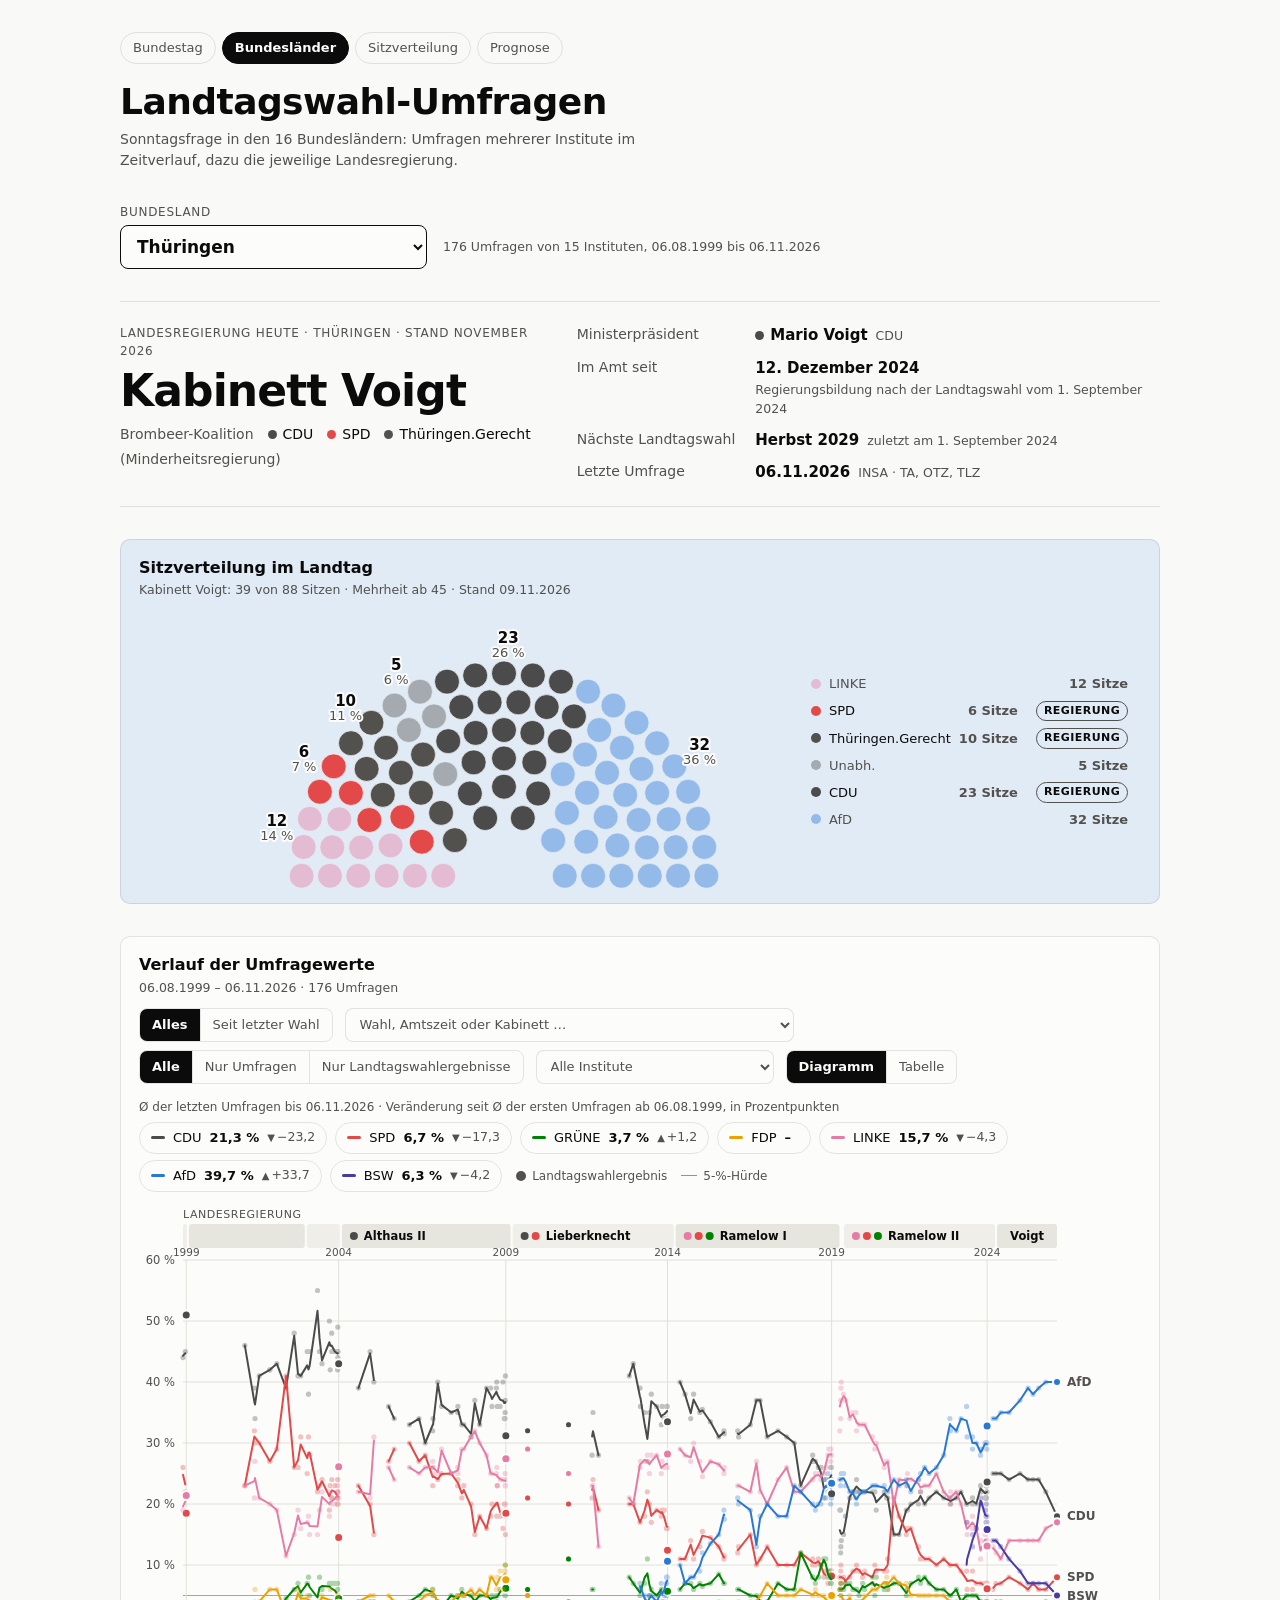
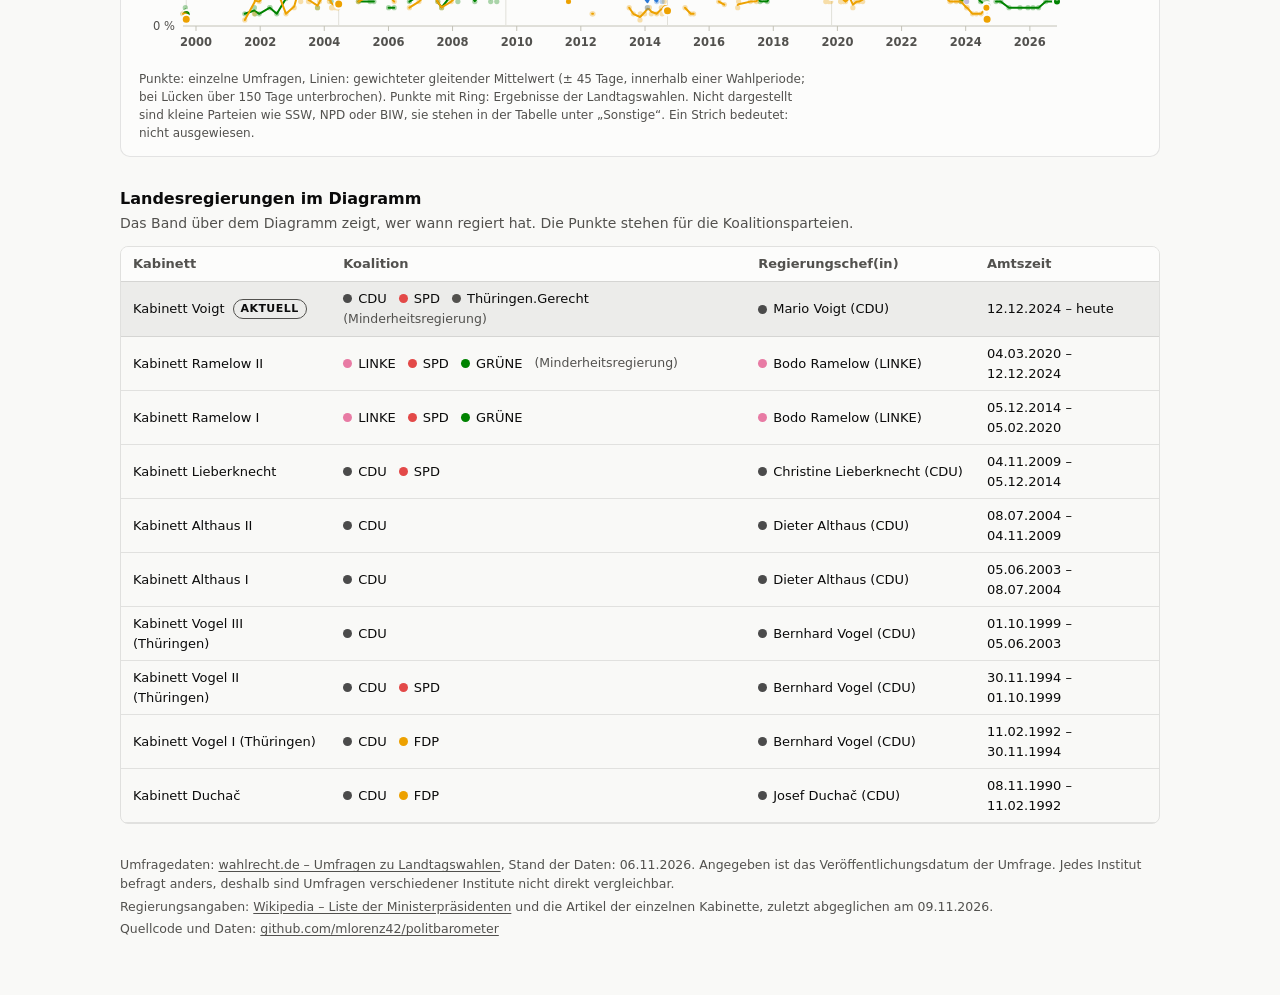
==== commit 0b069027: "Daten aktualisiert (2026-11-09)" ====
--- a/docs/laender.html
+++ b/docs/laender.html
@@ -783,9 +783,9 @@
       exportSvgPNG(container, filename, title, items);
     });
   }
-  var LAENDER = [{"slug":"baden-wuerttemberg","name":"Baden-Württemberg","next":"Frühjahr 2031","union":"CDU","wahl":"Landtagswahl","insts":["-->INSA-->","Allensbach","Customer Research 42","Emnid","Forsa","Forschungsgruppe Wahlen","INSA","IfM Leipzig","Infratest Burke","Infratest Politikforschung","Infratest Sozialforschung","Infratest dimap","TNS Forschung","TNS Infratest","Uni Freiburg","Uni Halle/ Uni Stuttgart","YouGov","abs Marktforschung"],"parties":["cdu","spd","gru","fdp","lin","afd","bsw"],"rows":[["1992-04-05",1,-1,null,null,null,39.6,29.4,9.5,5.9,null,null,null,null,null,null,null,null,2.9],["1995-11-24",0,8,"Stuttgarter Zeitung",1005,"09.11.–17.11.",43.0,26.0,18.0,4.0,null,null,null,null,null,null,null,null,6.0],["1996-01-19",0,8,"Stuttgarter Zeitung",1003,"04.01.–14.01.",43.0,26.0,17.0,6.0,null,null,null,null,null,null,null,null,4.0],["1996-02-16",0,8,"Stuttgarter Zeitung",1002,"01.02.–08.02.",45.0,27.0,14.0,6.0,null,null,null,null,null,null,null,null,4.0],["1996-03-16",0,8,"Stuttgarter Zeitung",1508,"04.03.–15.03.",42.0,30.5,14.0,6.0,null,null,null,null,null,null,null,null,null],["1996-03-24",1,-1,null,null,null,41.3,25.1,12.1,9.6,null,null,null,null,null,null,null,null,1.3],["1999-05-22",0,11,"Stuttgarter Zeitung",1000,"27.04.–19.05.",48.0,29.0,9.0,8.0,null,null,null,null,null,null,null,null,2.0],["1999-10-16",0,11,"Stuttgarter Zeitung",1000,"27.09.–13.10.",49.0,27.0,9.0,7.0,null,null,null,null,null,null,null,null,4.0],["2000-01-13",0,11,"SWR",1000,"05.01.–10.01.",45.0,31.0,10.0,8.0,null,null,null,null,null,null,null,null,3.0],["2000-06-08",0,4,"Stuttgarter Zeitung",null,null,42.0,28.0,8.0,12.0,null,null,null,null,null,null,null,null,4.0],["2000-07-14",0,11,"SWR",1000,"06.07.–11.07.",44.0,31.0,9.0,9.0,null,null,null,null,null,null,null,null,3.0],["2000-10-20",0,11,"SWR",1000,"12.10.–17.10.",43.0,32.0,9.0,10.0,null,null,null,null,null,null,null,null,3.0],["2000-12-09",0,4,"Stuttgarter Zeitung",null,null,40.0,30.0,10.0,10.0,null,null,null,null,null,null,null,null,4.0],["2000-12-15",0,11,"Badische Zeitung",1000,"07.12.–12.12.",42.0,32.0,9.0,10.0,null,null,null,null,null,null,null,null,3.0],["2001-01-26",0,11,"Badische Zeitung",1000,"18.01.–23.01.",40.0,32.0,10.0,10.0,null,null,null,null,null,null,null,null,3.0],["2001-02-17",0,4,"Stuttgarter Zeitung",null,null,39.0,31.0,10.0,10.0,null,null,null,null,null,null,null,null,4.0],["2001-03-01",0,11,"SWR",1000,"19.02.–24.02.",39.0,35.0,8.0,10.0,null,null,null,null,null,null,null,null,3.0],["2001-03-09",0,5,"ZDF, SZ, Mannheimer Morgen",1010,"05.03.–08.03.",41.0,36.0,8.0,8.0,null,null,null,null,null,null,null,null,2.0],["2001-03-15",0,11,"SWR",1000,"09.03.–14.03.",41.0,35.0,8.5,8.5,null,null,null,null,null,null,null,null,2.0],["2001-03-20",0,4,"Stuttgarter Zeitung",null,null,41.0,32.0,8.0,9.0,null,null,null,null,null,null,null,null,4.0],["2001-03-25",1,-1,null,null,null,44.8,33.3,7.7,8.1,null,null,null,null,null,null,null,null,1.7],["2003-02-11",0,1,"Staats- ministerium",1100,"03.02.–07.02.",54.0,24.0,10.0,8.0,null,null,null,null,null,null,null,null,4.0],["2003-09-30",0,1,"Staats- ministerium",null,null,52.0,25.0,11.0,7.0,null,null,null,null,null,null,null,null,5.0],["2004-02-12",0,11,"SWR",null,null,52.0,26.0,11.0,8.0,null,null,null,null,null,null,null,null,3.0],["2004-07-06",0,1,"Staats- ministerium",1000,"05.06.–17.06.",50.5,25.0,11.5,7.0,null,null,null,null,null,null,null,null,6.0],["2004-07-27",0,11,"SWR",1004,"23.07.–26.07.",48.0,23.0,17.0,6.0,null,null,null,null,null,null,null,null,6.0],["2004-10-17",0,3,"FOCUS",null,null,49.0,26.0,15.0,7.0,null,null,null,null,null,null,null,null,3.0],["2004-10-19",0,7,"Stuttgarter Zeitung",1008,null,49.0,27.0,13.0,7.0,null,null,null,null,null,null,null,null,4.0],["2004-11-02",0,4,"Stern",1002,"29.10.–30.10.",50.0,28.0,9.0,6.0,null,null,null,null,null,null,null,null,7.0],["2004-11-19",0,7,"Stuttgarter Zeitung",1000,"16.11.–18.11.",49.0,29.0,10.0,6.0,null,null,null,null,null,null,null,null,6.0],["2005-10-25",0,1,"Staats- ministerium",1000,"28.09.–13.10.",45.0,30.0,8.5,8.5,4.0,null,null,null,null,null,null,null,4.0],["2006-02-02",0,11,"SWR",1000,"30.01.–01.02.",45.0,29.0,9.0,9.0,null,null,null,null,null,null,null,null,4.0],["2006-02-10",0,7,"Stuttgarter Zeitung",1001,"06.02.–08.02.",49.0,30.0,7.0,8.0,null,null,null,null,null,null,null,null,2.0],["2006-03-02",0,11,"ARD, SWR",1000,"28.02.–01.03.",46.0,29.0,10.0,8.0,null,null,null,null,null,null,null,null,4.0],["2006-03-16",0,7,"Stuttgarter Zeitung",1008,"13.03.–15.03.",43.0,31.0,10.0,9.0,null,null,null,null,null,null,null,null,2.0],["2006-03-16",0,11,"SWR",1000,"13.03.–15.03.",46.0,28.0,10.0,9.0,null,null,null,null,null,null,null,null,2.0],["2006-03-17",0,5,"ZDF",1000,"13.03.–16.03.",45.0,30.0,10.0,8.0,null,null,null,null,null,null,null,null,1.0],["2006-03-21",0,3,"N24",1000,"07.03.–18.03.",45.0,29.0,10.0,9.0,null,null,null,null,null,null,null,null,5.0],["2006-03-26",1,-1,null,null,null,44.2,25.2,11.7,10.7,null,null,null,null,null,null,null,null,2.8],["2006-07-06",0,4,"n-tv",1403,"12.06.–04.07.",43.0,23.0,12.0,12.0,5.0,null,null,null,null,null,null,null,5.0],["2006-12-21",0,4,"n-tv",1220,"20.11.–15.12.",44.0,20.0,13.0,12.0,4.0,null,null,null,null,null,null,null,5.0],["2007-03-29",0,11,"SWR",10001604,null,41.0,26.0,16.0,10.0,2.0,null,null,null,null,null,null,null,5.0],["2007-03-29",0,11,"SWR",1000,"26.03.–27.03.",41.0,26.0,14.0,9.0,4.0,null,null,null,null,null,null,null,3.0],["2007-04-19",0,4,"n-tv",null,null,40.0,26.0,13.0,12.0,3.0,null,null,null,null,null,null,null,6.0],["2007-07-26",0,4,"n-tv",1034,"02.07.–24.07.",43.0,19.0,13.0,12.0,6.0,null,null,null,null,null,null,null,7.0],["2008-09-30",0,15,"Stuttgarter Nachrichten",1000,"08.09.–20.09.",39.9,26.0,17.2,10.2,4.8,null,null,null,null,null,null,null,1.9],["2009-06-12",0,11,"SWR",1000,"02.06.–03.06.",40.0,21.0,14.0,15.0,4.0,null,null,null,null,null,null,null,6.0],["2009-07-07",0,10,"SPD- LT-Fraktion",1000,"20.04.–03.05.",39.0,22.0,15.0,14.0,6.0,null,null,null,null,null,null,null,4.0],["2010-02-18",0,11,"SWR, Stuttgarter Zeitung",100017022010,null,43.0,20.0,17.0,11.0,4.0,null,null,null,null,null,null,null,5.0],["2010-03-17",0,1,"Staats- ministerium",1030,"24.02.–08.03.",43.0,21.0,18.0,8.0,5.5,null,null,null,null,null,null,null,4.5],["2010-04-20",0,9,"SPD- LT-Fraktion",991,"23.03.–13.04.",41.0,23.0,17.0,8.0,5.0,null,null,null,null,null,null,null,6.0],["2010-07-27",0,9,"SPD- LT-Fraktion",1000,"12.07.–15.07.",37.0,25.0,20.0,7.0,5.0,null,null,null,null,null,null,null,6.0],["2010-09-01",0,4,"Stern",1068,"16.08.–27.08.",37.0,24.0,24.0,6.0,4.0,null,null,null,null,null,null,null,5.0],["2010-09-08",0,11,"SWR, Stuttgarter Zeitung",1000,"02.09.–07.09.",35.0,21.0,27.0,5.0,5.0,null,null,null,null,null,null,null,7.0],["2010-10-08",0,17,"Ulmer City Marketing",968,"05.10.–06.10.",28.0,17.0,36.0,8.0,7.0,null,null,null,null,null,null,null,null],["2010-10-09",0,12,"SPIEGEL",1002,"06.10.–07.10.",34.0,19.0,32.0,6.0,5.0,null,null,null,null,null,null,null,4.0],["2010-11-19",0,1,"Allensbach",1096,"01.10.–15.10.",38.0,22.0,26.0,5.0,5.0,null,null,null,null,null,null,null,4.0],["2010-11-26",0,5,"ZDF",1910,"22.11.–24.11.",39.0,19.0,26.0,5.0,4.0,null,null,null,null,null,null,null,7.0],["2010-12-02",0,11,"SWR, Stuttgarter Zeitung",10100112,null,39.0,18.0,28.0,5.0,5.0,null,null,null,null,null,null,null,5.0],["2010-12-19",0,3,"Focus",1001,"07.12.–15.12.",41.0,19.0,29.0,4.0,4.0,null,null,null,null,null,null,null,3.0],["2011-01-29",0,3,"Focus",1022,"24.01.–27.01.",40.0,20.0,27.0,5.0,4.0,null,null,null,null,null,null,null,4.0],["2011-02-03",0,11,"SWR, Stuttgarter Zeitung",1000,"01.02.–02.02.",39.0,21.0,24.0,6.0,5.0,null,null,null,null,null,null,null,5.0],["2011-02-04",0,5,"ZDF",1146,"31.01.–02.02.",41.0,19.0,25.0,6.0,4.0,null,null,null,null,null,null,null,5.0],["2011-02-13",0,3,"Focus",1000,"04.02.–10.02.",40.0,19.0,25.0,7.0,4.0,null,null,null,null,null,null,null,5.0],["2011-02-20",0,3,"Focus",1000,"11.02.–17.02.",40.0,20.0,23.0,7.0,5.0,null,null,null,null,null,null,null,5.0],["2011-02-26",0,2,"Schwäbische Zeitung",705,"08.02.–19.02.",35.0,21.6,21.2,5.2,5.9,null,null,null,null,null,null,null,11.1],["2011-02-26",0,14,"Badische Zeitung",1126,"31.01.–22.02.",41.1,22.7,24.2,6.0,2.8,null,null,null,null,null,null,null,3.2],["2011-02-27",0,3,"Focus",1000,"18.02.–24.02.",40.0,23.0,22.0,6.0,4.0,null,null,null,null,null,null,null,5.0],["2011-03-02",0,4,"Stern, RTL",1001,"21.02.–25.02.",39.0,26.0,19.0,6.0,4.0,null,null,null,null,null,null,null,6.0],["2011-03-04",0,3,"Focus",1000,"24.02.–01.03.",38.0,25.0,21.0,8.0,4.0,null,null,null,null,null,null,null,4.0],["2011-03-11",0,4,"StN, Reutlinger General-Anzeiger",1004,"03.03.–08.03.",40.0,26.0,20.0,5.0,4.0,null,null,null,null,null,null,null,5.0],["2011-03-12",0,3,"Focus",1000,"04.03.–10.03.",39.0,24.0,20.0,7.0,5.0,null,null,null,null,null,null,null,5.0],["2011-03-14",0,11,"SWR, Stuttgarter Zeitung",1001,"10.03.–12.03.",42.0,22.0,21.0,6.0,4.0,null,null,null,null,null,null,null,5.0],["2011-03-17",0,11,"ARD",1250,"14.03.–17.03.",39.0,22.0,24.0,5.5,4.5,null,null,null,null,null,null,null,5.0],["2011-03-18",0,5,"ZDF",1382,"15.03.–17.03.",38.0,22.5,25.0,5.0,4.5,null,null,null,null,null,null,null,5.0],["2011-03-20",0,3,"Focus",5001703,null,38.0,22.0,25.0,6.0,4.0,null,null,null,null,null,null,null,5.0],["2011-03-24",0,4,"stern.de, RTL",1025,"16.03.–22.03.",38.0,24.0,24.0,5.0,4.0,null,null,null,null,null,null,null,5.0],["2011-03-25",0,3,"Focus",1000,"18.03.–24.03.",38.0,23.0,25.0,5.0,4.0,null,null,null,null,null,null,null,5.0],["2011-03-25",0,16,"YouGov",1003,"20.03.–24.03.",36.0,22.0,26.0,6.0,5.0,null,null,null,null,null,null,null,5.0],["2011-03-27",1,-1,null,null,null,39.0,23.1,24.2,5.3,2.8,null,null,null,2.1,null,null,null,2.4],["2011-05-04",0,4,"stern.de, RTL",1004,"18.04.–29.04.",36.0,22.0,30.0,4.0,2.0,null,null,null,null,null,null,null,null],["2011-08-18",0,11,"SWR, Stuttgarter Zeitung",1000,"16.08.–17.08.",36.0,23.0,29.0,4.0,3.0,null,null,null,null,null,null,null,5.0],["2011-11-17",0,11,"SWR, Stuttgarter Zeitung, Uni Stuttgart, Bertelsmann Stift.",2403,"08.11.–16.11.",37.0,22.0,29.0,3.0,2.0,null,null,null,null,null,null,null,3.0],["2011-11-20",0,3,"Focus",1002,"15.11.–17.11.",34.0,20.0,32.0,4.0,3.0,null,null,null,null,null,null,null,null],["2012-05-10",0,11,"SWR, Stuttgarter Zeitung",1000,"07.05.–08.05.",37.0,21.0,28.0,4.0,2.0,null,null,null,null,null,null,null,2.0],["2013-05-16",0,11,"SWR, Stuttgarter Zeitung",1005,"13.05.–15.05.",39.0,19.0,28.0,4.0,2.0,2.0,null,null,null,null,null,null,3.0],["2013-11-07",0,11,"SWR, Stuttgarter Zeitung",1004,"04.11.–05.11.",43.0,19.0,22.0,4.0,4.0,5.0,null,null,null,null,null,null,3.0],["2014-05-13",0,11,"SWR",1000,"06.05.–11.05.",41.0,20.0,21.0,3.0,4.0,6.0,null,null,null,null,null,null,5.0],["2014-09-17",0,13,"SPD-LT Fraktion",707,null,41.0,19.0,23.0,4.0,4.0,4.0,null,null,null,null,null,null,null],["2014-11-13",0,11,"SWR, Stuttgarter Zeitung",1000,"10.11.–11.11.",41.0,20.0,22.0,3.0,4.0,5.0,null,null,null,null,null,null,5.0],["2015-03-26",0,11,"SWR, Stuttgarter Zeitung",1000,"19.03.–24.03.",38.0,18.0,25.0,5.0,5.0,4.0,null,null,null,null,null,null,5.0],["2015-05-12",0,4,"stern",1010,"23.04.–07.05.",38.0,20.0,26.0,4.0,4.0,4.0,null,null,null,null,null,null,4.0],["2015-09-11",0,1,"Allensbach",1047,"18.07.–12.08.",40.5,20.0,24.0,4.5,4.0,3.0,null,null,null,null,null,null,4.0],["2015-09-24",0,11,"SWR, Stuttgarter Zeitung",1000,"17.09.–22.09.",39.0,17.0,26.0,5.0,4.0,5.0,null,null,null,null,null,null,4.0],["2015-10-09",0,6,"BILD",1003,"24.09.–06.10.",40.0,16.0,24.0,5.0,5.0,8.0,null,null,null,null,null,null,2.0],["2015-11-20",0,5,"ZDF",1040,"16.11.–18.11.",37.0,18.0,27.0,5.0,3.0,6.0,null,null,null,null,null,null,4.0],["2015-12-03",0,11,"SWR, Stuttgarter Zeitung",1000,"26.11.–01.12.",37.0,18.0,25.0,5.0,4.0,8.0,null,null,null,null,null,null,3.0],["2015-12-15",0,4,"stern",1064,"02.12.–11.12.",35.0,19.0,28.0,5.0,3.0,7.0,null,null,null,null,null,null,3.0],["2016-01-14",0,11,"SWR, Stuttgarter Zeitung",1000,"07.01.–12.01.",35.0,15.0,28.0,6.0,3.0,10.0,null,null,null,null,null,null,3.0],["2016-01-20",0,6,"CDU-LV",1000,"11.01.–18.01.",35.0,13.0,29.0,6.5,2.5,11.5,null,null,null,null,null,null,2.5],["2016-01-21",0,5,"ZDF",1069,"18.01.–20.01.",34.0,15.0,28.0,6.0,3.0,11.0,null,null,null,null,null,null,3.0],["2016-02-05",0,6,"BILD",1000,"26.01.–01.02.",33.5,13.5,28.5,7.0,3.5,10.0,null,null,null,null,null,null,4.0],["2016-02-12",0,2,"Schwäbische Zeitung",1000,"27.01.–07.02.",33.1,15.6,26.1,5.1,5.5,10.5,null,null,null,null,null,null,4.1],["2016-02-18",0,11,"SWR, Stuttgarter Zeitung",1000,"11.02.–16.02.",31.0,14.0,28.0,8.0,4.0,12.0,null,null,null,null,null,null,3.0],["2016-02-22",0,6,"BILD",1000,"19.02.–20.02.",30.0,16.0,30.5,7.0,3.0,10.0,null,null,null,null,null,null,3.5],["2016-02-26",0,4,"EZ, LKZ, PZ, GEA",1069,"16.02.–22.02.",30.0,16.0,30.0,6.0,3.0,11.0,null,null,null,null,null,null,4.0],["2016-02-28",0,6,"BILD",1030,"25.02.–27.02.",30.0,16.5,30.5,6.5,3.5,9.0,null,null,null,null,null,null,4.0],["2016-03-03",0,11,"ARD",1002,"29.02.–02.03.",28.0,13.0,32.0,8.0,4.0,13.0,null,null,null,null,null,null,2.0],["2016-03-04",0,5,"ZDF",1058,"29.02.–03.03.",30.0,13.0,32.0,7.0,4.0,11.0,null,null,null,null,null,null,3.0],["2016-03-07",0,6,"BILD",1005,"01.03.–05.03.",28.5,12.5,33.5,6.0,3.0,12.5,null,null,null,null,null,null,4.0],["2016-03-09",0,4,"RTL",1002,"02.03.–08.03.",27.0,16.0,32.0,7.0,3.0,11.0,null,null,null,null,null,null,4.0],["2016-03-10",0,5,"ZDF",1711,"07.03.–10.03.",29.0,14.0,32.0,6.0,4.0,11.0,null,null,null,null,null,null,4.0],["2016-03-10",0,16,"YouGov",974,"02.03.–09.03.",30.0,12.0,32.0,8.0,4.0,11.0,null,null,null,null,null,null,3.0],["2016-03-13",1,-1,null,null,null,27.0,12.7,30.3,8.3,2.9,15.1,null,null,null,null,null,null,3.7],["2016-09-15",0,11,"SWR, Stuttgarter Zeitung",1001,"09.09.–13.09.",26.0,13.0,31.0,7.0,3.0,17.0,null,null,null,null,null,null,3.0],["2017-03-09",0,11,"SWR, Stuttgarter Zeitung",1004,"03.03.–07.03.",28.0,20.0,27.0,7.0,4.0,11.0,null,null,null,null,null,null,3.0],["2018-01-31",0,11,"SWR, Stuttgarter Zeitung",1003,"26.01.–30.01.",29.0,12.0,29.0,8.0,6.0,12.0,null,null,null,null,null,null,4.0],["2018-02-25",0,4,"RTL/n-tv",1003,"08.02.–22.02.",27.0,12.0,32.0,9.0,4.0,12.0,null,null,null,null,null,null,4.0],["2018-09-12",0,6,"BILD",1046,"01.09.–06.09.",25.0,12.0,27.0,9.0,5.0,18.0,null,null,null,null,null,null,4.0],["2018-09-12",0,11,"SWR, Stuttgarter Zeitung",1003,"05.09.–10.09.",28.0,11.0,29.0,7.0,7.0,15.0,null,null,null,null,null,null,3.0],["2019-02-04",0,4,"RTL/n-tv",1007,"29.01.–01.02.",23.0,9.0,33.0,9.0,6.0,13.0,null,null,null,null,null,null,7.0],["2019-02-15",0,6,"BILD",1006,"07.02.–12.02.",27.0,13.0,29.0,9.0,5.0,12.0,null,null,null,null,null,null,5.0],["2019-03-28",0,11,"SWR, Stuttgarter Zeitung",1002,"20.03.–26.03.",28.0,12.0,32.0,9.0,4.0,11.0,null,null,null,null,null,null,4.0],["2019-05-10",0,6,"BILD",1040,"06.05.–08.05.",27.0,11.0,28.0,10.0,6.0,12.0,null,2.0,null,null,null,null,4.0],["2019-09-19",0,11,"SWR, Stuttgarter Zeitung",1004,"16.09.–17.09.",26.0,8.0,38.0,8.0,3.0,12.0,null,null,null,null,null,null,5.0],["2019-10-30",0,6,"BILD",1036,"23.10.–28.10.",27.0,11.0,30.0,9.0,4.0,13.0,null,null,null,null,null,null,6.0],["2020-03-12",0,11,"SWR, Stuttgarter Zeitung",1001,"05.03.–10.03.",23.0,11.0,36.0,7.0,5.0,14.0,null,null,null,null,null,null,4.0],["2020-04-22",0,6,"BILD",1523,"15.04.–20.04.",31.0,13.0,29.0,7.0,4.0,11.0,null,null,null,null,null,null,5.0],["2020-04-30",0,11,"SWR",1003,"27.04.–28.04.",30.0,11.0,34.0,6.0,3.0,12.0,null,null,null,null,null,null,4.0],["2020-09-10",0,6,"BILD",1000,"02.09.–07.09.",31.0,12.0,28.0,7.0,5.0,12.0,null,null,null,null,null,null,5.0],["2020-10-15",0,11,"SWR, Stuttgarter Zeitung",1001,"08.10.–13.10.",29.0,11.0,34.0,6.0,4.0,11.0,null,null,null,null,null,null,5.0],["2020-11-19",0,6,"BILD",1001,"10.11.–16.11.",31.0,11.0,29.0,7.0,5.0,12.0,null,null,null,null,null,null,5.0],["2020-12-17",0,11,"SWR",1001,"14.12.–16.12.",30.0,10.0,35.0,7.0,3.0,11.0,null,null,null,null,null,null,4.0],["2021-01-13",0,6,"BILD",1010,"05.01.–11.01.",30.0,12.0,30.0,8.0,4.0,12.0,null,null,null,null,null,null,4.0],["2021-02-04",0,11,"SWR, Stuttgarter Zeitung",1000,"01.02.–02.02.",27.0,11.0,34.0,9.0,3.0,10.0,null,null,null,null,null,null,6.0],["2021-02-05",0,5,"ZDF",1032,"01.02.–04.02.",28.0,10.0,34.0,9.0,3.0,11.0,null,null,null,null,null,null,5.0],["2021-02-13",0,6,"BILD",1009,"08.02.–11.02.",28.0,11.0,31.0,10.0,4.0,11.0,null,1.0,null,null,null,null,4.0],["2021-03-04",0,11,"ARD",1185,"01.03.–03.03.",25.0,10.0,33.0,10.0,4.0,12.0,null,null,null,null,null,null,6.0],["2021-03-05",0,5,"ZDF",1032,"01.03.–04.03.",24.0,10.0,35.0,10.0,3.0,11.0,null,null,null,null,null,null,7.0],["2021-03-10",0,6,"BILD",1558,"01.03.–07.03.",25.0,10.0,32.0,11.0,3.0,12.0,null,2.0,null,null,null,null,5.0],["2021-03-11",0,5,"ZDF",1867,"08.03.–11.03.",24.0,10.0,34.0,11.0,3.0,11.0,null,null,null,null,null,null,7.0],["2021-03-12",0,6,"BILD",1066,"11.03.–12.03.",23.0,11.0,32.0,11.0,4.0,13.0,null,null,null,null,null,null,6.0],["2021-03-14",1,-1,null,null,null,24.1,11.0,32.6,10.5,3.6,9.7,null,3.0,null,null,null,null,5.5],["2021-10-12",0,6,"BILD",1000,"04.10.–11.10.",20.0,21.0,24.0,16.0,3.0,9.0,null,null,null,null,null,null,7.0],["2021-10-14",0,11,"SWR, Stuttgarter Zeitung",1162,"07.10.–12.10.",17.0,20.0,27.0,15.0,3.0,9.0,null,3.0,null,null,null,null,6.0],["2022-01-20",0,11,"SWR, Stuttgarter Zeitung",1166,"13.01.–18.01.",23.0,16.0,26.0,12.0,4.0,11.0,null,null,null,null,null,null,8.0],["2022-03-10",0,11,"SWR, Stuttgarter Zeitung",1152,"04.03.–08.03.",24.0,18.0,27.0,13.0,3.0,9.0,null,null,null,null,null,null,6.0],["2022-04-06",0,6,"BILD",1000,"28.03.–04.04.",23.0,19.0,25.0,11.0,3.0,10.0,null,null,null,null,null,null,9.0],["2022-04-21",0,11,"SWR",1170,"12.04.–19.04.",26.0,15.0,28.0,11.0,3.0,9.0,null,null,null,null,null,null,8.0],["2022-07-13",0,6,"BILD",1000,"04.07.–11.07.",26.0,14.0,29.0,11.0,3.0,10.0,null,null,null,null,null,null,7.0],["2022-10-27",0,11,"SWR, Stuttgarter Zeitung",1175,"20.10.–25.10.",26.0,15.0,27.0,9.0,3.0,13.0,null,null,null,null,null,null,7.0],["2022-11-02",0,6,"BILD",1000,"24.10.–31.10.",28.0,13.0,26.0,10.0,3.0,13.0,null,null,null,null,null,null,7.0],["2023-03-23",0,11,"SWR, Stuttgarter Zeitung",1178,"16.03.–21.03.",27.0,15.0,26.0,10.0,null,12.0,null,null,null,null,null,null,10.0],["2023-04-03",0,6,"BILD",1000,"20.03.–27.03.",27.0,13.0,28.0,9.0,3.0,12.0,null,null,null,null,null,null,8.0],["2023-07-20",0,11,"SWR, Stuttgarter Zeitung",1185,"13.07.–18.07.",26.0,13.0,24.0,7.0,null,19.0,null,null,null,null,null,null,11.0],["2023-09-27",0,11,"SWR, Stuttgarter Zeitung",1162,"21.09.–25.09.",29.0,12.0,22.0,8.0,null,20.0,null,null,null,null,null,null,9.0],["2024-01-18",0,11,"SWR",1152,"11.01.–16.01.",32.0,9.0,22.0,7.0,null,18.0,null,3.0,null,null,null,null,9.0],["2024-03-21",0,6,"Schwäbische Zeitung",1000,"04.03.–11.03.",30.0,11.0,23.0,7.0,3.0,16.0,7.0,null,null,null,null,null,3.0],["2024-05-16",0,11,"SWR, Stuttgarter Zeitung",1148,"07.05.–14.05.",32.0,11.0,22.0,7.0,null,14.0,4.0,3.0,null,null,null,null,7.0],["2024-06-13",0,6,"BILD",1000,"04.06.–11.06.",30.0,12.0,19.0,7.0,3.0,15.0,7.0,null,null,null,null,null,7.0],["2024-08-15",0,6,"Schwäbische Zeitung",1000,"05.08.–12.08.",31.0,11.0,19.0,7.0,3.0,16.0,8.0,null,null,null,null,null,5.0],["2024-10-10",0,11,"SWR, Stuttgarter Zeitung",1166,"01.10.–08.10.",34.0,13.0,18.0,5.0,null,16.0,5.0,null,null,null,null,null,9.0],["2024-10-11",0,6,"Schwäbische Zeitung",2000,"26.09.–04.10.",32.0,13.0,18.0,6.0,3.0,18.0,6.0,null,null,null,null,null,4.0],["2024-12-07",0,6,"Schwäbische Zeitung",1000,"25.11.–02.12.",34.0,11.0,20.0,6.0,3.0,17.0,6.0,null,null,null,null,null,3.0],["2024-12-12",0,11,"SWR",1156,"05.12.–10.12.",33.0,13.0,22.0,4.0,null,15.0,4.0,null,null,null,null,null,9.0],["2025-02-15",0,0,"Schwäbische Zeitung",1000,"03.02.–10.02.",31.0,13.0,20.0,5.0,4.0,18.0,5.0,null,null,null,null,null,4.0],["2025-02-15",0,6,"Schwäbische Zeitung",1000,"03.02.–10.02.",31.0,13.0,20.0,5.0,4.0,18.0,5.0,null,null,null,null,null,4.0],["2025-05-09",0,6,"Schwäbische Zeitung",1000,"29.04.–06.05.",31.0,12.0,17.0,6.0,8.0,19.0,4.0,null,null,null,null,null,3.0],["2025-05-15",0,11,"SWR, Stuttgarter Zeitung",1146,"07.05.–13.05.",31.0,10.0,20.0,5.0,7.0,19.0,4.0,null,null,null,null,null,4.0],["2025-10-16",0,6,"Schwäbische Zeitung",1000,"07.10.–14.10.",31.0,11.0,17.0,7.0,7.0,20.0,3.0,null,null,null,null,null,4.0],["2025-10-16",0,11,"SWR, Stuttgarter Zeitung",1158,"08.10.–14.10.",29.0,10.0,20.0,5.0,7.0,21.0,3.0,null,null,null,null,null,5.0],["2026-01-22",0,11,"SWR, Stuttgarter Zeitung",1168,"14.01.–20.01.",29.0,8.0,23.0,5.0,7.0,20.0,null,null,null,null,null,null,8.0],["2026-01-29",0,6,"NIUS*",1000,"20.01.–27.01.",29.0,10.0,21.0,5.0,7.0,20.0,3.0,null,null,null,null,null,5.0],["2026-02-23",0,6,"BILD",1000,"17.02.–23.02.",28.0,10.0,22.0,6.0,7.0,20.0,3.0,null,null,null,null,null,4.0],["2026-02-26",0,11,"ARD",1530,"23.02.–25.02.",28.0,7.0,27.0,6.0,5.5,18.0,null,null,null,null,null,null,8.5],["2026-02-27",0,5,"ZDF",1049,"23.02.–26.02.",27.0,9.0,25.0,6.0,6.0,19.0,null,null,null,null,null,null,8.0],["2026-03-04",0,6,"BILD",1000,"24.02.–03.03.",27.0,9.0,24.0,6.0,6.0,20.0,null,null,null,null,null,null,8.0],["2026-03-05",0,5,"ZDF",1069,"04.03.–05.03.",28.0,8.0,28.0,5.5,5.5,18.0,null,null,null,null,null,null,7.0],["2026-03-08",1,-1,null,null,null,29.7,5.5,30.2,4.4,4.4,18.8,null,null,null,null,null,null,7.0],["2026-04-10",0,1,"Allensbach",1017,"02.04.–09.04.",26.0,5.0,32.0,4.0,5.0,22.0,null,null,null,null,null,null,6.0],["2026-10-15",0,11,"SWR, SWP, Stuttgarter Zeitung",1191,"08.10.–13.10.",23.0,7.0,30.0,4.0,6.0,23.0,null,null,null,null,null,null,7.0]]},{"slug":"bayern","name":"Bayern","next":"Herbst 2028","union":"CSU","wahl":"Landtagswahl","insts":["Emnid","Forsa","Forschungsgruppe Wahlen","Forschungsgruppe Wahlen **","GMS","INRA","INSA","Infratest","Infratest dimap","Peinelt","Polis","TNS Infratest","dimap","mifm München","pollytix"],"parties":["cdu","spd","gru","fdp","afd","bsw","fw","pir"],"rows":[["1990-10-14",1,-1,null,null,null,54.9,26.0,6.4,5.2,null,null,null,null,null,null,null,null,1.1],["1993-02-22",0,7,"Focus",null,null,39.0,29.0,9.0,6.0,null,null,null,null,null,null,null,null,6.0],["1994-09-25",1,-1,null,null,null,52.8,30.0,6.1,2.8,null,null,null,null,null,null,null,null,2.2],["1997-08-31",0,1,"Bild am Sonntag",null,null,47.0,33.0,null,null,null,null,null,3.0,null,null,null,null,null],["1998-02-21",0,2,"ZDF, SZ",null,null,46.0,32.0,7.0,3.0,null,null,null,3.0,null,null,null,null,4.0],["1998-04-03",0,5,"Sat.1 Bayern",null,null,46.0,36.0,5.0,3.0,null,null,null,3.0,null,null,null,null,null],["1998-05-22",0,2,"ZDF, SZ",null,null,46.0,34.0,5.0,3.0,null,null,null,2.0,null,null,null,null,3.0],["1998-07-09",0,5,"Sat.1 Bayern",null,null,46.0,35.0,null,null,null,null,null,null,null,null,null,null,null],["1998-08-27",0,1,"RTL",null,null,47.0,35.0,5.0,3.0,null,null,null,null,null,null,null,null,null],["1998-08-28",0,2,"ZDF, SZ, Antenne Bayern",null,null,51.0,32.0,5.0,2.0,null,null,null,3.0,null,null,null,null,3.0],["1998-08-28",0,8,"ARD",null,null,50.0,32.0,5.0,3.0,null,null,null,4.0,null,null,null,null,4.0],["1998-09-06",0,10,"FOCUS",null,null,50.0,33.0,6.0,3.0,null,null,null,3.0,null,null,null,null,2.0],["1998-09-11",0,1,"RTL",null,null,49.0,34.0,5.0,2.0,null,null,null,3.0,null,null,null,null,3.0],["1998-09-13",1,-1,null,null,null,52.9,28.7,5.7,1.7,null,null,null,3.7,null,null,null,null,1.9],["1999-08-04",0,8,"Bayerischer Rundfunk",null,null,60.0,24.0,5.0,2.0,null,null,null,null,null,null,null,null,6.0],["2000-01-12",0,8,"Bayerischer Rundfunk",null,null,60.0,25.0,5.0,1.0,null,null,null,null,null,null,null,null,6.0],["2000-07-10",0,8,"Bayerischer Rundfunk",null,null,57.0,27.0,6.0,3.0,null,null,null,null,null,null,null,null,5.0],["2001-01-10",0,8,"Bayerischer Rundfunk",null,null,54.0,28.0,7.0,4.0,null,null,null,null,null,null,null,null,5.0],["2001-07-18",0,8,"Bayerischer Rundfunk",null,null,54.0,29.0,7.0,3.0,null,null,null,null,null,null,null,null,5.0],["2002-01-18",0,8,"Bayerischer Rundfunk",null,null,56.0,27.0,6.0,4.0,null,null,null,null,null,null,null,null,5.0],["2002-04-10",0,8,"Bayerischer Rundfunk",null,null,55.0,28.0,5.0,4.0,null,null,null,null,null,null,null,null,6.0],["2002-08-07",0,8,"Bayerischer Rundfunk",null,null,57.0,26.0,5.0,5.0,null,null,null,null,null,null,null,null,7.0],["2003-01-08",0,8,"Bayerischer Rundfunk",null,null,61.0,24.0,7.0,3.0,null,null,null,null,null,null,null,null,5.0],["2003-05-21",0,8,"Bayerischer Rundfunk",null,null,60.0,22.0,8.0,4.0,null,null,null,null,null,null,null,null,6.0],["2003-07-16",0,1,"Stern",null,null,59.0,24.0,8.0,3.0,null,null,null,null,null,null,null,null,6.0],["2003-08-13",0,1,"Stern",null,null,61.0,21.0,8.0,3.0,null,null,null,null,null,null,null,null,7.0],["2003-09-05",0,2,"ZDF",null,null,60.0,22.0,8.0,3.0,null,null,null,4.0,null,null,null,null,3.0],["2003-09-09",0,1,"Stern",null,null,61.0,20.0,8.0,4.0,null,null,null,null,null,null,null,null,7.0],["2003-09-11",0,8,"Bayerischer Rundfunk",null,null,59.0,20.0,8.0,4.0,null,null,null,4.0,null,null,null,null,5.0],["2003-09-21",1,-1,null,null,null,60.7,19.6,7.7,2.6,null,null,null,4.0,null,null,null,null,1.2],["2004-01-07",0,8,"Bayerischer Rundfunk",null,null,62.0,19.0,9.0,3.0,null,null,null,null,null,null,null,null,7.0],["2004-07-28",0,8,"Bayerischer Rundfunk",null,null,58.0,17.0,12.0,5.0,null,null,null,null,null,null,null,null,8.0],["2005-01-12",0,8,"Bayerischer Rundfunk",null,null,56.0,22.0,10.0,5.0,null,null,null,null,null,null,null,null,7.0],["2005-07-27",0,8,"Bayerischer Rundfunk",null,null,59.0,18.0,9.0,4.0,4.0,null,null,null,null,null,null,null,6.0],["2005-11-09",0,1,"Abendzeitung",null,null,49.0,21.0,9.0,9.0,4.0,null,null,null,null,null,null,null,5.0],["2005-11-17",0,8,"Bayerischer Rundfunk",null,null,45.0,24.0,10.0,11.0,3.0,null,null,null,null,null,null,null,7.0],["2006-01-02",0,4,"Sat.1 Bayern",null,null,56.0,22.0,7.0,4.0,2.0,null,null,4.0,null,null,null,null,2.0],["2006-01-10",0,9,"Süddeutsche Zeitung",null,null,45.9,21.5,8.6,11.8,null,null,null,4.2,null,null,null,null,3.7],["2006-01-14",0,1,"n-tv",null,null,49.0,24.0,10.0,6.0,null,null,null,null,null,null,null,null,5.0],["2006-01-18",0,8,"Bayerischer Rundfunk",null,null,53.0,22.0,10.0,7.0,null,null,null,2.0,null,null,null,null,4.0],["2006-02-28",0,1,"Abendzeitung",null,null,52.0,21.0,9.0,6.0,3.0,null,null,4.0,null,null,null,null,5.0],["2006-05-18",0,1,"Abendzeitung",null,null,52.0,18.0,9.0,10.0,3.0,null,null,3.0,null,null,null,null,5.0],["2006-05-27",0,0,"FOCUS",null,null,53.0,23.0,9.0,5.0,null,null,null,null,null,null,null,null,10.0],["2006-06-19",0,4,"Sat.1 Bayern",null,null,54.0,18.0,11.0,8.0,2.5,null,null,2.0,null,null,null,null,4.5],["2006-07-13",0,1,"n-tv, Abendzeitung",null,null,56.0,16.0,10.0,6.0,4.0,null,null,3.0,null,null,null,null,5.0],["2006-09-07",0,1,"n-tv, Abendzeitung",null,null,58.0,16.0,10.0,6.0,3.0,null,null,null,null,null,null,null,7.0],["2006-10-04",0,8,"Bayerischer Rundfunk",null,null,49.0,24.0,10.0,8.0,1.0,null,null,2.0,null,null,null,null,6.0],["2006-10-05",0,1,"n-tv, Abendzeitung",null,null,54.0,18.0,9.0,8.0,3.0,null,null,2.0,null,null,null,null,6.0],["2006-10-12",0,4,"Sat.1 Bayern",null,null,53.0,22.0,8.0,8.0,3.0,null,null,3.0,null,null,null,null,1.0],["2006-11-09",0,1,"n-tv, Abendzeitung",null,null,54.0,19.0,9.0,7.0,3.0,null,null,2.0,null,null,null,null,6.0],["2006-12-06",0,1,"n-tv, Abendzeitung",null,null,56.0,17.0,10.0,5.0,4.0,null,null,2.0,null,null,null,null,6.0],["2006-12-28",0,4,"Sat.1 Bayern",null,null,54.0,20.0,10.0,8.0,2.0,null,null,2.0,null,null,null,null,1.0],["2007-01-03",0,1,"n-tv, stern",null,null,54.0,18.0,9.0,5.0,4.0,null,null,3.0,null,null,null,null,7.0],["2007-01-07",0,8,"ARD",null,null,54.0,22.0,9.0,7.0,null,null,null,null,null,null,null,null,8.0],["2007-01-13",0,3,"ZDF",null,null,45.0,27.0,10.0,9.0,null,null,null,null,null,null,null,null,9.0],["2007-01-15",0,1,"stern",null,null,49.0,22.0,9.0,6.0,4.0,null,null,3.0,null,null,null,null,7.0],["2007-01-15",0,8,"ARD",null,null,50.0,24.0,11.0,8.0,null,null,null,null,null,null,null,null,7.0],["2007-01-21",0,8,"ARD",null,null,52.0,24.0,9.0,7.0,null,null,null,null,null,null,null,null,8.0],["2007-01-26",0,4,"Sat.1 Bayern",null,null,52.0,22.0,9.0,7.0,2.0,null,null,4.0,null,null,null,null,1.0],["2007-03-01",0,1,"n-tv, Abendzeitung",null,null,53.0,19.0,9.0,6.0,3.0,null,null,3.0,null,null,null,null,7.0],["2007-03-09",0,4,"Sat.1 Bayern",null,null,53.0,20.0,9.0,7.0,2.0,null,null,4.0,null,null,null,null,3.0],["2007-03-28",0,8,"Bayerischer Rundfunk",null,null,53.0,23.0,10.0,6.0,2.0,null,null,2.0,null,null,null,null,4.0],["2007-04-05",0,1,"n-tv, Abendzeitung",null,null,54.0,20.0,9.0,4.0,3.0,null,null,3.0,null,null,null,null,7.0],["2007-05-10",0,1,"n-tv, Abendzeitung",null,null,56.0,17.0,9.0,6.0,3.0,null,null,3.0,null,null,null,null,6.0],["2007-06-20",0,4,"Sat.1 Bayern",null,null,54.0,18.0,9.0,8.0,3.0,null,null,4.0,null,null,null,null,4.0],["2007-06-21",0,1,"stern, Abendzeitung",null,null,56.0,16.0,9.0,6.0,3.0,null,null,3.0,null,null,null,null,7.0],["2007-07-23",0,12,"CSU",null,null,58.0,18.0,11.0,4.0,4.0,null,null,null,null,null,null,null,5.0],["2007-07-24",0,11,"SPD- Landesverband",null,null,54.0,22.0,11.0,5.0,3.0,null,null,null,null,null,null,null,5.0],["2007-08-02",0,1,"n-tv, Abendzeitung",null,null,58.0,17.0,9.0,4.0,3.0,null,null,3.0,null,null,null,null,6.0],["2007-09-21",0,1,"n-tv, Abendzeitung",null,null,57.0,19.0,9.0,4.0,3.0,null,null,2.0,null,null,null,null,6.0],["2007-09-24",0,13,"Antenne Bayern",null,null,53.0,17.0,10.0,7.0,3.0,null,null,3.0,null,null,null,null,1.5],["2007-09-27",0,3,"ZDF",null,null,56.0,22.0,9.0,4.0,3.0,null,null,4.0,null,null,null,null,2.0],["2007-10-22",0,4,"Sat.1 Bayern",null,null,54.0,23.0,10.0,4.0,3.0,null,null,3.0,null,null,null,null,1.0],["2007-11-14",0,13,"Antenne Bayern",null,null,53.8,19.1,9.9,7.0,3.2,null,null,1.7,null,null,null,null,5.3],["2007-11-29",0,1,"n-tv, Abendzeitung",null,null,56.0,17.0,9.0,4.0,4.0,null,null,3.0,null,null,null,null,7.0],["2008-01-04",0,4,"Sat.1 Bayern",null,null,56.0,21.0,9.0,4.0,3.0,null,null,3.0,null,null,null,null,2.0],["2008-01-05",0,0,"Bild am Sonntag",null,null,54.0,20.0,10.0,6.0,4.0,null,null,null,null,null,null,null,6.0],["2008-01-09",0,8,"Bayerischer Rundfunk",null,null,52.0,21.0,10.0,6.0,3.0,null,null,2.0,null,null,null,null,6.0],["2008-02-15",0,13,"Antenne Bayern",null,null,50.0,20.0,11.0,7.0,3.0,null,null,4.0,null,null,null,null,5.0],["2008-03-02",0,0,"Bild am Sonntag",null,null,51.0,19.0,11.0,6.0,4.0,null,null,3.0,null,null,null,null,6.0],["2008-04-07",0,4,"Sat.1 Bayern",null,null,50.0,21.0,10.0,5.0,4.0,null,null,4.0,null,null,null,null,6.0],["2008-04-19",0,4,"Sat.1 Bayern",null,null,51.0,20.0,10.0,6.0,4.0,null,null,4.0,null,null,null,null,4.0],["2008-04-25",0,13,"Antenne Bayern",null,null,40.0,19.0,12.0,11.0,4.0,null,null,11.0,null,null,null,null,3.0],["2008-05-01",0,8,"ARD",null,null,48.0,23.0,10.0,6.0,4.0,null,null,5.0,null,null,null,null,4.0],["2008-06-05",0,4,"Sat.1 Bayern",null,null,49.0,20.0,9.0,5.0,5.0,null,null,5.0,null,null,null,null,3.0],["2008-07-10",0,4,"Sat.1 Bayern",null,null,50.0,20.0,8.0,5.0,5.0,null,null,4.0,null,null,null,null,4.0],["2008-07-11",0,11,"Agentur BUTTER",null,null,48.0,21.0,11.0,8.0,4.0,null,null,5.0,null,null,null,null,3.0],["2008-07-19",0,0,"Bild am Sonntag",null,null,51.0,19.0,9.0,7.0,5.0,null,null,null,null,null,null,null,7.0],["2008-07-30",0,8,"Bayerischer Rundfunk",null,null,48.0,22.0,9.0,8.0,4.0,null,null,5.0,null,null,null,null,4.0],["2008-08-01",0,2,"ZDF",null,null,50.0,20.0,9.0,6.0,4.0,null,null,7.0,null,null,null,null,4.0],["2008-09-09",0,4,"Sat.1 Bayern",null,null,49.0,19.0,11.0,7.0,4.0,null,null,5.0,null,null,null,null,2.0],["2008-09-17",0,1,"Antenne Bayern, stern",null,null,50.0,19.0,9.0,6.0,4.0,null,null,8.0,null,null,null,null,4.0],["2008-09-18",0,8,"ARD",null,null,47.0,21.0,9.0,8.0,4.0,null,null,7.0,null,null,null,null,4.0],["2008-09-19",0,2,"ZDF",null,null,47.0,20.0,8.0,9.0,4.0,null,null,8.0,null,null,null,null,4.0],["2008-09-22",0,4,"Sat.1 Bayern",null,null,48.0,19.0,10.0,7.0,4.0,null,null,7.0,null,null,null,null,3.0],["2008-09-23",0,0,"Quelle: Münch- ner Merkur",null,null,49.0,20.0,8.0,8.0,5.0,null,null,7.0,null,null,null,null,3.0],["2008-09-28",1,-1,null,null,null,43.4,18.6,9.4,8.0,4.3,null,null,10.2,null,null,null,null,2.7],["2009-01-07",0,4,"Sat.1 Bayern",null,null,45.0,19.0,10.0,8.0,4.0,null,null,8.0,null,null,null,null,6.0],["2009-01-14",0,8,"Bayerischer Rundfunk",null,null,45.0,17.0,11.0,10.0,3.0,null,null,10.0,null,null,null,null,4.0],["2010-01-13",0,8,"Bayerischer Rundfunk",null,null,41.0,17.0,15.0,11.0,5.0,null,null,6.0,null,null,null,null,5.0],["2011-01-04",0,0,"Bild",null,null,45.0,18.0,16.0,5.0,5.0,null,null,6.0,null,null,null,null,5.0],["2011-01-12",0,8,"Bayerischer Rundfunk",null,null,46.0,17.0,17.0,6.0,4.0,null,null,4.0,1.0,null,null,null,5.0],["2011-01-19",0,1,"stern",null,null,40.0,16.0,20.0,4.0,4.0,null,null,10.0,null,null,null,null,6.0],["2011-03-20",0,0,"Focus",null,null,46.0,17.0,17.0,4.0,4.0,null,null,7.0,null,null,null,null,5.0],["2011-06-10",0,0,"CSU",null,null,45.0,15.0,20.0,4.0,4.0,null,null,8.0,null,null,null,null,4.0],["2011-06-10",0,4,"Sat.1 Bayern",null,null,42.0,19.0,18.0,4.0,4.0,null,null,6.0,null,null,null,null,7.0],["2011-08-31",0,1,"stern",null,null,41.0,21.0,16.0,3.0,4.0,null,null,10.0,null,null,null,null,5.0],["2011-09-06",0,0,"CSU",null,null,44.0,18.0,18.0,4.0,null,null,null,9.0,null,null,null,null,null],["2011-09-25",0,0,"Focus",null,null,43.0,20.0,17.0,2.0,3.0,null,null,9.0,null,null,null,null,6.0],["2011-12-11",0,1,"Bayernpartei",null,null,41.0,24.0,10.0,3.0,3.0,null,null,9.0,6.0,null,null,null,3.0],["2011-12-21",0,0,"CSU",null,null,44.0,21.0,13.0,2.0,2.0,null,null,9.0,5.0,null,null,null,null],["2012-01-04",0,4,"Sat.1 Bayern",null,null,42.0,22.0,12.0,2.0,2.0,null,null,9.0,5.0,null,null,null,6.0],["2012-01-04",0,8,"Bayerischer Rundfunk",null,null,44.0,21.0,14.0,3.0,2.0,null,null,8.0,4.0,null,null,null,4.0],["2012-03-24",0,0,"Focus",1001,"15.03.–20.03.",46.0,20.0,13.0,2.0,2.0,null,null,8.0,5.0,null,null,null,4.0],["2012-04-20",0,0,"CSU",1000,"16.04.–18.04.",46.0,20.0,12.0,2.0,2.0,null,null,7.0,8.0,null,null,null,3.0],["2012-06-24",0,0,"Focus",1000,"20.06.–21.06.",44.0,22.0,13.0,3.0,1.0,null,null,6.0,7.0,null,null,null,4.0],["2012-07-04",0,1,"stern",1150,"21.06.–29.06.",43.0,23.0,11.0,2.0,2.0,null,null,9.0,6.0,null,null,null,4.0],["2012-07-17",0,4,"vbw",1000,null,47.0,19.0,10.0,4.0,null,null,null,null,null,null,null,null,null],["2012-08-13",0,0,"CSU",1000,"27.07.–30.07.",46.0,20.0,12.0,3.0,2.0,null,null,8.0,6.0,null,null,null,3.0],["2012-09-18",0,0,"CSU",null,null,47.0,21.0,10.0,3.0,2.0,null,null,9.0,5.0,null,null,null,3.0],["2012-10-14",0,0,"Focus",1001,"26.09.–10.10.",48.0,21.0,10.0,4.0,2.0,null,null,8.0,4.0,null,null,null,3.0],["2012-10-19",0,4,"Sat.1 Bayern",1007,"16.10.–18.10.",48.0,20.0,10.0,5.0,2.0,null,null,8.0,4.0,null,null,null,3.0],["2012-11-20",0,4,"vbw",null,"22.10.–30.10.",48.0,20.0,10.0,5.0,2.0,null,null,8.0,4.0,null,null,null,null],["2012-12-15",0,4,"CSU",1100,"04.12.–07.12.",49.0,22.0,10.0,4.0,null,null,null,8.0,4.0,null,null,null,null],["2013-01-09",0,8,"Bayerischer Rundfunk",1000,"03.01.–07.01.",47.0,19.0,14.0,3.0,2.0,null,null,9.0,3.0,null,null,null,3.0],["2013-01-10",0,1,"stern",1119,"17.12.–08.01.",46.0,18.0,13.0,3.0,4.0,null,null,9.0,2.0,null,null,null,5.0],["2013-01-15",0,0,"CSU",null,null,48.0,20.0,12.0,3.0,3.0,null,null,8.0,3.0,null,null,null,null],["2013-02-10",0,0,"CSU",1001,"05.02.–07.02.",48.0,20.0,12.0,3.0,2.0,null,null,9.0,3.0,null,null,null,null],["2013-02-12",0,11,"GRÜNE LV",1001,"28.01.–06.02.",46.0,19.0,15.0,3.0,2.0,null,null,8.0,3.0,null,null,null,4.0],["2013-03-06",0,4,"vbw",1004,"04.02.–15.02.",48.0,21.0,12.0,3.0,3.0,null,null,8.0,2.0,null,null,null,null],["2013-04-22",0,6,"Bild",1005,"15.04.–17.04.",49.0,18.0,16.0,2.0,2.0,null,null,9.0,null,null,null,null,4.0],["2013-05-02",0,4,"Sat.1 Bayern",1008,"28.04.–30.04.",47.0,20.0,13.0,3.0,2.0,null,null,8.0,2.0,null,null,null,5.0],["2013-05-28",0,1,"stern",1102,"08.05.–23.05.",46.0,20.0,12.0,4.0,3.0,null,null,9.0,2.0,null,null,null,5.0],["2013-06-11",0,4,"Sat.1 Bayern",1309,"03.06.–10.06.",46.0,20.0,11.0,4.0,3.0,null,null,9.0,2.0,null,null,null,5.0],["2013-06-14",0,2,"Süddeutsche Zeitung",1009,"10.06.–12.06.",46.0,20.0,13.0,4.0,null,null,null,10.0,null,null,null,null,7.0],["2013-07-10",0,0,"CSU",1000,"04.07.–06.07.",47.0,19.0,11.0,5.0,3.0,1.0,null,9.0,3.0,null,null,null,2.0],["2013-07-11",0,4,"Sat.1 Bayern",1007,"08.07.–10.07.",47.0,19.0,11.0,5.0,2.0,null,null,10.0,2.0,null,null,null,4.0],["2013-07-17",0,8,"Bayerischer Rundfunk",1004,"11.07.–15.07.",47.0,18.0,15.0,3.0,3.0,null,null,8.0,null,null,null,null,6.0],["2013-08-28",0,0,"CSU",1000,"23.08.–24.08.",48.0,18.0,13.0,4.0,3.0,null,null,8.0,3.0,null,null,null,3.0],["2013-09-03",0,4,"Sat.1 Bayern",1009,"30.08.–02.09.",47.0,18.0,13.0,5.0,3.0,null,null,8.0,2.0,null,null,null,4.0],["2013-09-05",0,8,"ARD",1006,"03.09.–05.09.",47.0,21.0,11.0,3.0,3.0,null,null,7.0,null,null,null,null,8.0],["2013-09-06",0,2,"ZDF",1010,"03.09.–05.09.",48.0,20.0,10.0,4.0,null,null,null,8.0,null,null,null,null,10.0],["2013-09-12",0,0,"N24",1000,"04.09.–05.09.",47.0,18.0,12.0,4.0,4.0,null,null,8.0,3.0,null,null,null,4.0],["2013-09-15",1,-1,null,null,null,47.7,20.6,8.6,3.3,2.1,null,null,9.0,2.0,null,null,null,2.6],["2014-01-15",0,8,"Bayerischer Rundfunk",1004,"09.01.–13.01.",49.0,19.0,10.0,4.0,2.0,null,null,9.0,null,null,null,null,7.0],["2014-03-16",0,8,"Bayerischer Rundfunk",1002,"10.03.–12.03.",46.0,18.0,11.0,null,null,null,null,12.0,null,null,null,null,13.0],["2014-11-13",0,0,"Emnid",2114,"01.10.–04.11.",48.0,18.0,9.0,2.0,2.0,5.0,null,9.0,null,null,null,null,7.0],["2014-12-03",0,4,"? (Quelle: PNP)",20001111,null,49.0,18.0,9.0,2.0,2.0,5.0,null,7.0,null,null,null,null,null],["2015-01-12",0,14,"SPD- Landesverband",1700,"13.11.–23.11.",47.0,20.0,10.0,2.0,3.0,6.0,null,8.0,null,null,null,null,4.0],["2015-01-14",0,8,"Bayerischer Rundfunk",1004,"08.01.–12.01.",46.0,19.0,9.0,3.0,3.0,4.0,null,10.0,null,null,null,null,6.0],["2015-04-08",0,1,"stern",1266,"19.03.–31.03.",47.0,19.0,11.0,3.0,2.0,4.0,null,7.0,null,null,null,null,7.0],["2015-04-16",0,4,"Sat.1 Bayern",1016,"09.04.–15.04.",48.0,19.0,10.0,4.0,2.0,4.0,null,7.0,null,null,null,null,6.0],["2015-05-15",0,4,"Sat.1 Bayern",1008,"07.05.–13.05.",48.0,18.0,10.0,4.0,null,5.0,null,7.0,null,null,null,null,8.0],["2015-06-19",0,6,"BILD",651,"05.06.–15.06.",46.0,20.0,8.0,4.0,3.0,4.0,null,8.0,null,null,null,null,7.0],["2015-06-25",0,4,"Sat.1 Bayern",1012,"18.06.–24.06.",48.0,19.0,9.0,5.0,2.0,4.0,null,7.0,null,null,null,null,6.0],["2015-07-23",0,4,"Sat.1 Bayern",1011,"16.07.–22.07.",47.0,20.0,10.0,5.0,null,2.0,null,6.0,null,null,null,null,10.0],["2015-09-17",0,4,"Sat.1 Bayern",1007,"10.09.–16.09.",49.0,20.0,10.0,5.0,null,2.0,null,6.0,null,null,null,null,8.0],["2015-10-07",0,1,"stern",1007,"23.09.–02.10.",43.0,19.0,11.0,4.0,3.0,6.0,null,5.0,null,null,null,null,9.0],["2015-10-08",0,4,"Sat.1 Bayern",1019,"01.10.–07.10.",46.0,18.0,12.0,6.0,null,5.0,null,6.0,null,null,null,null,7.0],["2015-11-19",0,4,"Sat.1 Bayern",1016,"12.11.–18.11.",46.0,18.0,11.0,4.0,3.0,8.0,null,5.0,null,null,null,null,5.0],["2016-01-04",0,4,"Sat.1 Bayern",1019,"28.12.–03.01.",45.0,19.0,10.0,4.0,3.0,7.0,null,6.0,null,null,null,null,6.0],["2016-01-13",0,8,"Bayerischer Rundfunk",1000,"07.01.–11.01.",47.0,16.0,12.0,3.0,3.0,8.0,null,5.0,null,null,null,null,6.0],["2016-02-18",0,4,"Sat.1 Bayern",1010,"12.02.–17.02.",46.0,17.0,11.0,4.0,2.0,9.0,null,5.0,null,null,null,null,6.0],["2016-03-17",0,4,"Sat.1 Bayern",1015,"14.03.–16.03.",48.0,16.0,11.0,5.0,2.0,9.0,null,5.0,null,null,null,null,4.0],["2016-04-21",0,4,"Sat.1 Bayern",1018,"15.04.–19.04.",48.0,16.0,10.0,5.0,2.0,9.0,null,6.0,null,null,null,null,4.0],["2016-06-02",0,4,"Sat.1 Bayern",1021,"27.05.–01.06.",48.0,17.0,10.0,5.0,2.0,8.0,null,6.0,null,null,null,null,4.0],["2016-06-08",0,1,"stern",1010,"23.05.–03.06.",40.0,16.0,14.0,4.0,3.0,10.0,null,6.0,null,null,null,null,7.0],["2016-06-14",0,6,"Cicero",1698,"17.05.–08.06.",47.5,17.5,11.5,3.5,3.5,7.0,null,4.5,null,null,null,null,5.0],["2016-07-14",0,4,"Sat.1 Bayern",1015,"08.07.–13.07.",47.0,17.0,11.0,5.0,2.0,7.0,null,6.0,null,null,null,null,5.0],["2016-07-17",0,8,"ARD",1000,"11.07.–14.07.",45.0,17.0,13.0,4.0,null,9.0,null,5.0,null,null,null,null,7.0],["2016-07-20",0,1,"stern",1008,"04.07.–15.07.",43.0,16.0,14.0,4.0,3.0,8.0,null,6.0,null,null,null,null,6.0],["2016-09-15",0,4,"Sat.1 Bayern",1015,"09.09.–14.09.",45.0,18.0,12.0,5.0,2.0,9.0,null,5.0,null,null,null,null,4.0],["2016-10-13",0,4,"Sat.1 Bayern",1013,"07.10.–12.10.",45.0,19.0,10.0,5.0,2.0,9.0,null,6.0,null,null,null,null,4.0],["2016-11-03",0,4,"Sat.1 Bayern",1005,"27.10.–02.11.",44.0,18.0,10.0,6.0,2.0,9.0,null,6.0,null,null,null,null,5.0],["2017-01-11",0,8,"Bayerischer Rundfunk",1001,"04.01.–09.01.",45.0,14.0,13.0,4.0,3.0,10.0,null,7.0,null,null,null,null,4.0],["2017-10-19",0,4,"Sat.1 Bayern",1004,"13.10.–18.10.",41.0,15.0,11.0,7.0,3.0,13.0,null,6.0,null,null,null,null,4.0],["2017-11-05",0,6,"BILD",1033,"02.11.–03.11.",37.0,17.0,10.0,8.0,4.0,13.0,null,8.0,null,null,null,null,3.0],["2017-11-10",0,1,"RTL, n-tv",1017,"06.11.–09.11.",38.0,17.0,11.0,9.0,4.0,11.0,null,7.0,null,null,null,null,3.0],["2017-11-30",0,4,"Sat.1 Bayern",1006,"27.11.–29.11.",37.0,15.0,10.0,8.0,3.0,14.0,null,7.0,null,null,null,null,6.0],["2017-12-13",0,6,"BILD",1003,"12.12.–13.12.",40.0,15.0,12.0,7.0,4.0,12.0,null,7.0,null,null,null,null,3.0],["2018-01-02",0,4,"Sat.1 Bayern",1007,"27.12.–01.01.",39.0,15.0,10.0,7.0,3.0,12.0,null,7.0,null,null,null,null,7.0],["2018-01-10",0,8,"Bayerischer Rundfunk",1002,"03.01.–08.01.",40.0,16.0,14.0,5.0,3.0,10.0,null,7.0,null,null,null,null,5.0],["2018-02-12",0,4,"Sat.1 Bayern",1510,"01.02.–09.02.",40.0,15.0,11.0,6.0,3.0,12.0,null,6.0,null,null,null,null,7.0],["2018-02-25",0,1,"RTL/n-tv",1027,"08.02.–22.02.",42.0,14.0,14.0,6.0,3.0,10.0,null,7.0,null,null,null,null,4.0],["2018-03-22",0,4,"Sat.1 Bayern",1004,"16.03.–21.03.",43.0,15.0,11.0,6.0,3.0,12.0,null,6.0,null,null,null,null,4.0],["2018-04-21",0,6,"BILD",1005,"17.04.–20.04.",42.0,13.0,13.0,7.0,3.0,13.0,null,6.0,null,null,null,null,3.0],["2018-04-27",0,4,"Sat.1 Bayern",1002,"20.04.–26.04.",44.0,14.0,11.0,5.0,3.0,12.0,null,6.0,null,null,null,null,5.0],["2018-05-02",0,8,"Bayerischer Rundfunk",1002,"22.04.–27.04.",41.0,12.0,14.0,6.0,3.0,12.0,null,7.0,null,null,null,null,5.0],["2018-05-17",0,4,"Sat.1 Bayern",1005,"11.05.–16.05.",42.0,13.0,12.0,5.0,2.0,13.0,null,7.0,null,null,null,null,6.0],["2018-06-25",0,1,"RTL/n-tv",1033,"21.06.–22.06.",40.0,13.0,14.0,5.0,3.0,13.0,null,8.0,null,null,null,null,4.0],["2018-06-27",0,6,"BILD",1231,"25.06.–27.06.",41.0,13.0,13.0,5.0,3.0,14.0,null,6.0,null,null,null,null,5.0],["2018-07-09",0,1,"RTL/n-tv",1003,"04.07.–06.07.",38.0,12.0,15.0,6.0,3.0,14.0,null,8.0,null,null,null,null,4.0],["2018-07-12",0,4,"Sat.1 Bayern",1007,"05.07.–11.07.",39.0,12.0,14.0,6.0,3.0,14.0,null,7.0,null,null,null,null,5.0],["2018-07-18",0,8,"Bayerischer Rundfunk",1003,"11.07.–16.07.",38.0,13.0,16.0,5.0,4.0,12.0,null,9.0,null,null,null,null,3.0],["2018-08-01",0,4,"Sat.1 Bayern",1004,"25.07.–31.07.",39.0,12.0,14.0,6.0,3.0,13.0,null,8.0,null,null,null,null,5.0],["2018-08-13",0,1,"RTL/n-tv",1105,"25.07.–09.08.",37.0,12.0,17.0,5.0,4.0,13.0,null,8.0,null,null,null,null,4.0],["2018-08-28",0,6,"BILD",1033,"23.08.–27.08.",36.0,13.0,15.0,6.0,3.0,14.0,null,8.0,null,null,null,null,5.0],["2018-09-10",0,4,"Sat.1 Bayern",1006,"04.09.–10.09.",36.0,12.0,16.0,6.0,4.0,14.0,null,7.0,null,null,null,null,5.0],["2018-09-12",0,8,"Bayerischer Rundfunk",1000,"05.09.–10.09.",35.0,11.0,17.0,5.0,5.0,11.0,null,11.0,null,null,null,null,5.0],["2018-09-21",0,2,"ZDF",1114,"17.09.–19.09.",35.0,13.0,18.0,5.0,4.0,10.0,null,11.0,null,null,null,null,4.0],["2018-09-26",0,6,"BILD",1064,"21.09.–25.09.",34.0,11.0,17.0,6.0,4.0,14.0,null,10.0,null,null,null,null,4.0],["2018-09-27",0,4,"Sat.1 Bayern",1004,"20.09.–26.09.",35.0,13.0,16.0,5.0,4.0,12.0,null,10.0,null,null,null,null,5.0],["2018-10-04",0,8,"ARD",1002,"01.10.–02.10.",33.0,11.0,18.0,6.0,4.5,10.0,null,11.0,null,null,null,null,6.5],["2018-10-05",0,2,"ZDF",1122,"01.10.–04.10.",35.0,12.0,18.0,5.5,4.5,10.0,null,10.0,null,null,null,null,5.0],["2018-10-09",0,6,"BILD",1707,"02.10.–08.10.",33.0,10.0,18.0,5.5,4.5,14.0,null,11.0,null,null,null,null,4.0],["2018-10-11",0,2,"ZDF",1075,"10.10.–11.10.",34.0,12.0,19.0,5.5,4.0,10.0,null,10.0,null,null,null,null,5.5],["2018-10-14",1,-1,null,null,null,37.2,9.7,17.6,5.1,3.2,10.2,null,11.6,null,null,null,null,5.4],["2019-01-03",0,4,"Sat.1 Bayern",1003,"27.12.–02.01.",38.0,9.0,18.0,5.0,4.0,10.0,null,11.0,null,null,null,null,5.0],["2019-01-09",0,8,"BR",1003,"03.01.–07.01.",35.0,9.0,21.0,6.0,3.0,8.0,null,13.0,null,null,null,null,5.0],["2019-01-28",0,1,"RTL/n-tv",1003,"22.01.–25.01.",38.0,6.0,23.0,5.0,3.0,8.0,null,12.0,null,null,null,null,5.0],["2019-06-25",0,4,"Sat.1 Bayern",1005,"18.06.–24.06.",37.0,8.0,23.0,5.0,3.0,9.0,null,9.0,null,null,null,null,5.0],["2019-07-23",0,4,"Sat.1 Bayern",1003,"17.07.–22.07.",37.0,7.0,22.0,5.0,3.0,9.0,null,11.0,null,null,null,null,5.0],["2019-09-25",0,6,"BILD",1034,"16.09.–23.09.",36.0,9.0,22.0,5.0,3.0,11.0,null,10.0,null,null,null,null,4.0],["2019-10-08",0,4,"Sat.1 Bayern",1005,"01.10.–07.10.",37.0,8.0,22.0,5.0,3.0,10.0,null,11.0,null,null,null,null,3.0],["2020-01-03",0,4,"Sat.1 Bayern",1004,"27.12.–02.01.",38.0,8.0,20.0,6.0,4.0,10.0,null,10.0,null,null,null,null,3.0],["2020-01-15",0,8,"BR",1004,"08.01.–13.01.",36.0,7.0,25.0,4.0,3.0,10.0,null,10.0,null,null,null,null,5.0],["2020-02-25",0,4,"Sat.1 Bayern",1006,"17.02.–24.02.",38.0,9.0,20.0,3.0,4.0,11.0,null,11.0,null,null,null,null,3.0],["2020-04-08",0,8,"BR",1003,"02.04.–06.04.",49.0,10.0,17.0,null,3.0,6.0,null,8.0,null,null,null,null,7.0],["2020-05-05",0,4,"Sat.1 Bayern",1006,"28.04.–04.05.",47.0,10.0,15.0,3.0,3.0,7.0,null,9.0,null,null,null,null,5.0],["2020-05-27",0,8,"BR",1000,"20.05.–25.05.",48.0,9.0,19.0,3.0,3.0,5.0,null,8.0,null,null,null,null,5.0],["2020-05-30",0,6,"BILD",1014,"19.05.–25.05.",46.0,10.0,17.0,4.0,3.0,7.0,null,8.0,null,null,null,null,5.0],["2020-06-16",0,4,"Sat.1 Bayern",1002,"09.06.–16.06.",48.0,9.0,16.0,4.0,3.0,6.0,null,8.0,null,null,null,null,5.0],["2020-07-22",0,8,"BR",1003,"15.07.–22.07.",49.0,7.0,20.0,3.0,3.0,7.0,null,5.0,null,null,null,null,6.0],["2020-07-28",0,4,"Sat.1 Bayern",1004,"22.07.–27.07.",49.0,7.0,19.0,3.0,3.0,7.0,null,5.0,null,null,null,null,6.0],["2020-08-11",0,6,"BILD",1001,"05.08.–10.08.",47.0,10.0,18.0,3.0,3.0,7.0,null,7.0,null,null,null,null,5.0],["2020-08-21",0,4,"Sat.1 Bayern",1005,"17.08.–20.08.",47.0,9.0,18.0,3.0,3.0,7.0,null,6.0,null,null,null,null,5.0],["2020-10-07",0,8,"BR",1001,"30.09.–05.10",45.0,8.0,21.0,3.0,3.0,8.0,null,7.0,null,null,null,null,5.0],["2020-10-13",0,4,"Sat.1 Bayern",1003,"07.10.–12.10.",46.0,8.0,19.0,4.0,3.0,8.0,null,7.0,null,null,null,null,4.0],["2020-11-10",0,4,"Sat.1 Bayern",1004,"04.11.–09.11.",46.0,8.0,18.0,4.0,3.0,8.0,null,6.0,null,null,null,null,6.0],["2021-01-05",0,4,"Sat.1 Bayern",1005,"29.12.–04.01.",48.0,8.0,18.0,4.0,2.0,6.0,null,7.0,null,null,null,null,5.0],["2021-01-13",0,8,"BR",1000,"07.01.–11.11",48.0,7.0,19.0,3.0,3.0,7.0,null,8.0,null,null,null,null,5.0],["2021-01-28",0,6,"FDP LV",1016,"21.01.–26.01.",46.0,9.0,18.0,5.0,3.0,7.0,null,8.0,null,null,null,null,4.0],["2021-02-16",0,4,"Sat.1 Bayern",1003,"10.02.–15.02.",47.0,8.0,18.0,4.0,3.0,8.0,null,8.0,null,null,null,null,3.0],["2021-03-30",0,4,"Sat.1 Bayern",1005,"24.03.–29.03.",40.0,8.0,20.0,6.0,3.0,9.0,null,9.0,null,null,null,null,4.0],["2021-04-27",0,6,"BILD",1400,"22.04.–27.04.",36.0,9.0,24.0,7.0,3.0,9.0,null,9.0,null,null,null,null,3.0],["2021-05-19",0,1,"RTL/n-tv",1016,"10.05.–17.05.",38.0,7.0,22.0,6.0,3.0,9.0,null,9.0,null,null,null,null,6.0],["2021-07-21",0,6,"BILD",1000,"12.07.–19.07.",37.0,10.0,21.0,8.0,3.0,8.0,null,10.0,null,null,null,null,3.0],["2021-07-28",0,4,"Sat.1 Bayern",1003,"21.07.–27.07.",39.0,9.0,20.0,7.0,3.0,8.0,null,9.0,null,null,null,null,4.0],["2021-10-12",0,6,"BILD",1000,"04.10.–11.10.",32.0,20.0,15.0,11.0,2.0,8.0,null,8.0,null,null,null,null,4.0],["2022-01-05",0,4,"Sat.1 Bayern",1005,"29.12.–03.01.",35.0,14.0,15.0,9.0,2.0,10.0,null,8.0,null,null,null,null,6.0],["2022-01-19",0,8,"BR",1171,"13.01.–17.01",36.0,14.0,16.0,7.0,null,10.0,null,8.0,null,null,null,null,9.0],["2022-03-01",0,4,"Sat.1 Bayern",1002,"23.02.–28.02.",37.0,13.0,15.0,8.0,4.0,9.0,null,8.0,null,null,null,null,4.0],["2022-04-26",0,4,"Sat.1 Bayern",1005,"20.04.–25.04.",38.0,13.0,16.0,7.0,3.0,9.0,null,8.0,null,null,null,null,5.0],["2022-05-24",0,1,"VNP",1235,"27.04.–13.05.",39.0,10.0,20.0,5.0,2.0,6.0,null,11.0,null,null,null,null,7.0],["2022-06-07",0,1,"RTL/n-tv",1049,"23.05.–03.06.",40.0,9.0,20.0,6.0,1.0,7.0,null,10.0,null,null,null,null,7.0],["2022-06-20",0,4,"Sat.1 Bayern",1002,"15.06.–20.06.",40.0,9.0,20.0,5.0,2.0,8.0,null,9.0,null,null,null,null,6.0],["2022-06-29",0,6,"BILD",1000,"20.06.–27.06.",37.0,10.0,20.0,7.0,2.0,9.0,null,10.0,null,null,null,null,5.0],["2022-09-21",0,4,"Sat.1 Bayern",1004,"14.09.–20.09.",40.0,8.0,18.0,6.0,2.0,11.0,null,10.0,null,null,null,null,4.0],["2022-10-13",0,8,"BR",11577101110,null,37.0,10.0,18.0,3.0,null,12.0,null,11.0,null,null,null,null,9.0],["2022-10-18",0,6,"BILD",1000,"10.10.–17.10.",39.0,10.0,20.0,6.0,2.0,10.0,null,9.0,null,null,null,null,4.0],["2022-10-26",0,4,"Sat.1 Bayern",1002,"19.10.–25.10.",39.0,9.0,18.0,4.0,2.0,13.0,null,10.0,null,null,null,null,4.0],["2022-10-28",0,1,"CSU",1083,"17.10.–25.10.",41.0,10.0,18.0,3.0,2.0,8.0,null,11.0,null,null,null,null,7.0],["2023-01-04",0,4,"Sat.1 Bayern",1003,"28.12.–03.01.",41.0,9.0,18.0,4.0,2.0,10.0,null,10.0,null,null,null,null,5.0],["2023-01-11",0,8,"BR",1190,"04.01.–09.01",38.0,9.0,18.0,4.0,null,13.0,null,10.0,null,null,null,null,8.0],["2023-01-12",0,6,"BILD",1000,"02.01.–09.01.",40.0,10.0,19.0,5.0,2.0,10.0,null,10.0,null,null,null,null,5.0],["2023-02-17",0,1,"Forsa",1022,"08.02.–16.02.",42.0,10.0,16.0,3.0,null,9.0,null,10.0,null,null,null,null,10.0],["2023-04-05",0,6,"BILD",1000,"27.03.–03.04.",40.0,10.0,18.0,5.0,2.0,11.0,null,9.0,null,null,null,null,5.0],["2023-05-03",0,1,"Süddeutsche Zeitung",1009,"20.04.–28.04.",41.0,10.0,15.0,4.0,2.0,10.0,null,10.0,null,null,null,null,8.0],["2023-05-03",0,4,"Sat.1 Bayern",1005,"26.04.–02.05.",41.0,11.0,16.0,4.0,3.0,10.0,null,9.0,null,null,null,null,4.0],["2023-05-16",0,8,"BR",1176,"09.05.–13.05",39.0,11.0,16.0,4.0,null,12.0,null,12.0,null,null,null,null,6.0],["2023-05-30",0,6,"BILD",1000,"16.05.–22.05.",40.0,11.0,15.0,5.0,2.0,12.0,null,11.0,null,null,null,null,4.0],["2023-06-06",0,4,"Sat.1 Bayern",1001,"31.05.–05.06.",41.0,10.0,14.0,4.0,2.0,12.0,null,11.0,null,null,null,null,5.0],["2023-07-04",0,4,"Sat.1 Bayern, Antenne Bayern",1006,"28.06.–03.07.",40.0,9.0,15.0,4.0,2.0,13.0,null,12.0,null,null,null,null,4.0],["2023-07-27",0,6,"BILD",1000,"17.07.–24.07.",38.0,11.0,15.0,5.0,2.0,14.0,null,11.0,null,null,null,null,4.0],["2023-08-02",0,1,"Süddeutsche Zeitung",1012,"24.07.–28.07.",39.0,9.0,14.0,4.0,2.0,13.0,null,14.0,null,null,null,null,5.0],["2023-08-09",0,4,"Sat.1 Bayern, Antenne Bayern",1002,"02.08.–08.08.",39.0,9.0,14.0,4.0,3.0,14.0,null,12.0,null,null,null,null,4.0],["2023-09-05",0,6,"BILD",1000,"01.09.–05.09.",37.0,9.0,14.0,4.0,2.0,14.0,null,15.0,null,null,null,null,5.0],["2023-09-06",0,4,"Sat.1 Bayern, Antenne Bayern",1003,"04.09.–06.09.",38.0,8.0,13.0,4.0,1.0,14.0,null,16.0,null,null,null,null,5.0],["2023-09-08",0,2,"ZDF",1254,"04.09.–07.09.",36.0,9.0,16.0,4.0,null,12.0,null,16.0,null,null,null,null,7.0],["2023-09-12",0,8,"BR",1171,"05.09.–09.09.",36.0,9.0,15.0,3.0,null,13.0,null,17.0,null,null,null,null,7.0],["2023-09-19",0,4,"Sat.1 Bayern, Antenne Bayern",1004,"13.09.–18.09.",36.0,9.0,14.0,3.0,1.0,14.0,null,17.0,null,null,null,null,5.0],["2023-09-28",0,8,"ARD",1512,"25.09.–27.09.",36.0,9.0,15.0,4.0,null,14.0,null,16.0,null,null,null,null,6.0],["2023-09-29",0,2,"ZDF",1222,"25.09.–28.09.",36.0,9.0,16.0,4.0,null,14.0,null,15.0,null,null,null,null,6.0],["2023-10-03",0,6,"BILD",1000,"25.09.–02.10.",36.0,9.0,15.0,4.0,2.0,14.0,null,15.0,null,null,null,null,5.0],["2023-10-05",0,2,"ZDF",1209,"04.10.–05.10.",37.0,9.0,16.0,3.0,null,14.0,null,15.0,null,null,null,null,6.0],["2023-10-08",1,-1,null,null,null,37.0,8.4,14.4,3.0,1.5,14.6,null,15.8,null,null,null,null,5.2],["2024-01-03",0,4,"Sat.1 Bayern",1002,"27.12.–02.01.",41.0,6.0,13.0,3.0,1.0,14.0,null,16.0,null,null,null,null,5.0],["2024-01-17",0,8,"BR",1161,"11.01.–15.01.",40.0,7.0,13.0,3.0,null,15.0,null,13.0,null,null,null,null,9.0],["2024-02-06",0,4,"Sat.1 Bayern",1018,"31.01.–05.02.",42.0,6.0,12.0,2.0,1.0,13.0,3.0,15.0,null,null,null,null,5.0],["2024-05-07",0,4,"Sat.1 Bayern",1023,"30.04.–06.05.",41.0,7.0,13.0,2.0,2.0,11.0,3.0,15.0,null,null,null,null,5.0],["2024-08-08",0,1,"Süddeutsche Zeitung",1036,"22.07.–02.08.",43.0,8.0,11.0,2.0,null,13.0,4.0,12.0,null,null,null,null,7.0],["2024-09-17",0,4,"Sat.1 Bayern",1048,"11.09.–16.09.",42.0,7.0,10.0,2.0,1.0,12.0,6.0,11.0,null,null,null,null,7.0],["2024-10-20",0,6,"BILD",1000,"07.10.–14.10.",43.0,8.0,10.0,null,null,18.0,5.0,11.0,null,null,null,null,5.0],["2025-09-12",0,1,"Süddeutsche Zeitung",1012,"01.09.–10.09.",37.0,8.0,15.0,2.0,5.0,19.0,1.0,10.0,null,null,null,null,3.0],["2025-09-30",0,4,"Sat.1 Bayern",1017,"24.09.–29.09.",39.0,7.0,11.0,2.0,4.0,19.0,2.0,11.0,null,null,null,null,5.0],["2025-12-11",0,4,"CSU",1005,"05.12.–10.12.",40.0,6.0,12.0,2.0,3.0,19.0,2.0,10.0,null,null,null,null,6.0],["2026-01-05",0,4,"Sat.1 Bayern",1006,"23.12.–05.01.",39.0,6.0,11.0,2.0,3.0,19.0,2.0,12.0,null,null,null,null,5.0],["2026-01-14",0,8,"BR",1177,"08.01.–12.01.",39.0,8.0,13.0,null,3.0,19.0,null,9.0,null,null,null,null,9.0],["2026-03-03",0,4,"Sat.1 Bayern",1003,"25.02.–03.03.",39.0,7.0,13.0,2.0,3.0,18.0,2.0,10.0,null,null,null,null,5.0],["2026-10-19",0,4,"Sat.1 Bayern",1011,"14.10.–19.10.",37.0,6.0,15.0,2.0,3.0,22.0,null,10.0,null,null,null,null,5.0],["2026-10-20",0,8,"BR",1207,"12.10.–17.10.",36.0,8.0,15.0,null,4.0,21.0,null,9.0,null,null,null,null,7.0]]},{"slug":"berlin","name":"Berlin","next":"Herbst 2031","union":"CDU","wahl":"Abgeordnetenhauswahl","insts":["-->Forsa-->","Emnid","Forsa","Forschungsgruppe Wahlen","INFO GmbH","INSA","Info GmbH","Infratest dimap","pollytix"],"parties":["cdu","spd","gru","fdp","lin","afd","bsw","pir"],"rows":[["1998-03-19",0,7,"SFB, Tagesspiegel",1000,"05.03.–11.03.",25.0,36.0,16.0,3.0,16.0,null,null,null,null,null,null,null,4.0],["1999-01-22",0,6,"Berliner Zeitung",null,null,32.0,44.0,12.0,null,9.0,null,null,null,null,null,null,null,null],["1999-01-26",0,2,"Berliner Morgenpost",1070,null,31.0,32.0,null,null,null,null,null,null,null,null,null,null,null],["1999-03-27",0,7,"SFB, Tagesspiegel",1000,"15.03.–20.03.",35.0,29.0,12.0,4.0,14.0,null,null,null,null,null,null,null,6.0],["1999-06-27",0,2,"Berliner Morgenpost",null,null,38.0,22.0,13.0,null,16.0,null,null,null,null,null,null,null,null],["1999-07-03",0,7,"SFB, Tagesspiegel",null,null,44.0,23.0,11.0,2.0,15.0,null,null,null,null,null,null,null,5.0],["1999-08-07",0,6,"Berliner Zeitung",1215,null,38.0,21.0,13.0,null,17.0,null,null,null,null,null,null,null,null],["1999-09-26",0,2,"Berliner Morgenpost",null,null,42.0,20.0,11.0,null,17.0,null,null,null,null,null,null,null,null],["1999-10-01",0,7,"SFB, Tagesspiegel",1000,"23.09.–28.09.",45.0,21.0,10.0,3.0,16.0,null,null,null,null,null,null,null,5.0],["1999-10-02",0,6,"Berliner Zeitung",1201,null,42.2,17.3,12.1,null,16.6,null,null,null,null,null,null,null,null],["1999-10-10",1,-1,null,null,null,40.8,22.4,9.9,2.2,17.7,null,null,null,null,null,null,null,7.0],["2000-04-17",0,2,"Berliner Morgenpost",null,null,39.0,25.0,12.0,3.0,15.0,null,null,null,null,null,null,null,6.0],["2000-09-23",0,1,"DER SPIEGEL",null,null,37.0,33.0,18.0,5.0,4.0,null,null,null,null,null,null,null,3.0],["2000-09-30",0,7,"SFB, Tagesspiegel",1000,"20.09.–26.09.",35.0,30.0,11.0,4.0,17.0,null,null,null,null,null,null,null,3.0],["2001-03-10",0,2,"Berliner Morgenpost",null,null,37.0,28.0,12.0,3.0,14.0,null,null,null,null,null,null,null,6.0],["2001-03-17",0,7,"SFB, Tagesspiegel",1000,"12.03.–14.03.",34.0,29.0,11.0,4.0,17.0,null,null,null,null,null,null,null,5.0],["2001-06-02",0,2,"Berliner Morgenpost",null,null,31.0,29.0,14.0,7.0,14.0,null,null,null,null,null,null,null,5.0],["2001-06-04",0,1,"DER SPIEGEL",null,null,33.0,30.0,10.0,7.0,16.0,null,null,null,null,null,null,null,5.0],["2001-06-13",0,2,"Berliner Morgenpost",null,null,30.0,30.0,13.0,7.0,16.0,null,null,null,null,null,null,null,4.0],["2001-06-22",0,7,"SFB, Tagesspiegel",null,null,30.0,28.0,9.0,7.0,22.0,null,null,null,null,null,null,null,4.0],["2001-07-01",0,2,"Berliner Morgenpost",null,null,30.0,32.0,9.0,7.0,18.0,null,null,null,null,null,null,null,4.0],["2001-07-20",0,7,"SFB",null,null,26.0,28.0,11.0,9.0,21.0,null,null,null,null,null,null,null,5.0],["2001-08-04",0,2,"Berliner Morgenpost",null,null,30.0,32.0,10.0,7.0,17.0,null,null,null,null,null,null,null,4.0],["2001-09-06",0,2,"Die Woche",null,null,26.0,35.0,10.0,9.0,17.0,null,null,null,null,null,null,null,3.0],["2001-09-27",0,2,"Die Woche",null,null,28.0,34.0,10.0,9.0,16.0,null,null,null,null,null,null,null,3.0],["2001-10-04",0,2,"Die Woche",null,null,27.0,34.0,10.0,10.0,15.0,null,null,null,null,null,null,null,4.0],["2001-10-05",0,3,"ZDF, Der Tagesspiegel",993,"01.10.–04.10.",26.0,36.0,10.0,9.0,15.0,null,null,null,null,null,null,null,4.0],["2001-10-11",0,2,"Die Woche",null,null,26.0,36.0,10.0,7.0,16.0,null,null,null,null,null,null,null,5.0],["2001-10-12",0,7,"SFB",null,null,25.0,33.0,10.0,9.0,19.0,null,null,null,null,null,null,null,4.0],["2001-10-18",0,2,"Die Woche",null,null,25.0,35.0,9.0,7.0,18.0,null,null,null,null,null,null,null,5.0],["2001-10-21",1,-1,null,null,null,23.8,29.7,9.1,9.9,22.6,null,null,null,null,null,null,null,4.9],["2001-12-09",0,2,"Berliner Morgenpost",null,null,25.0,31.0,9.0,7.0,23.0,null,null,null,null,null,null,null,5.0],["2002-01-27",0,2,"Berliner Morgenpost",null,null,26.0,29.0,11.0,6.0,23.0,null,null,null,null,null,null,null,5.0],["2002-03-03",0,2,"Berliner Morgenpost",null,null,23.0,30.0,10.0,9.0,22.0,null,null,null,null,null,null,null,6.0],["2002-03-31",0,2,"Berliner Morgenpost",null,null,24.0,32.0,10.0,8.0,20.0,null,null,null,null,null,null,null,6.0],["2002-04-26",0,7,"SFB",1000,"15.04.–18.04.",27.0,30.0,10.0,9.0,20.0,null,null,null,null,null,null,null,4.0],["2002-04-28",0,2,"Berliner Morgenpost",null,null,26.0,32.0,10.0,10.0,18.0,null,null,null,null,null,null,null,4.0],["2002-05-16",0,2,"Berliner Zeitung",null,null,26.0,30.0,9.0,11.0,19.0,null,null,null,null,null,null,null,5.0],["2002-06-23",0,1,"Berliner Morgenpost",750,"12.06.–18.06.",26.0,32.0,12.0,9.0,17.0,null,null,null,null,null,null,null,4.0],["2002-07-13",0,2,"Berliner Zeitung",null,null,24.0,34.0,10.0,9.0,18.0,null,null,null,null,null,null,null,5.0],["2002-07-14",0,1,"Berliner Morgenpost",750,"08.07.–10.07.",27.0,31.0,13.0,9.0,16.0,null,null,null,null,null,null,null,4.0],["2002-08-10",0,2,"Berliner Zeitung",1007,"05.08.–08.08.",25.0,36.0,11.0,10.0,13.0,null,null,null,null,null,null,null,5.0],["2002-09-15",0,1,"Berliner Morgenpost",75309109,null,26.0,38.0,12.0,7.0,12.0,null,null,null,null,null,null,null,3.0],["2002-10-12",0,1,"Berliner Morgenpost",753,"07.10.–10.10.",27.0,39.0,14.0,6.0,10.0,null,null,null,null,null,null,null,4.0],["2002-11-23",0,2,"Berliner Zeitung",1001,"18.11.–21.11.",28.0,31.0,16.0,7.0,13.0,null,null,null,null,null,null,null,5.0],["2002-12-01",0,1,"Berliner Morgenpost",750,null,35.0,26.0,18.0,6.0,10.0,null,null,null,null,null,null,null,5.0],["2002-12-29",0,1,"Berliner Morgenpost",750,null,32.0,29.0,18.0,7.0,10.0,null,null,null,null,null,null,null,4.0],["2003-02-02",0,1,"Berliner Morgenpost",751,null,33.0,28.0,19.0,6.0,10.0,null,null,null,null,null,null,null,5.0],["2003-02-15",0,2,"Berliner Zeitung",null,null,32.0,25.0,17.0,7.0,13.0,null,null,null,null,null,null,null,6.0],["2003-03-30",0,1,"Berliner Morgenpost",null,null,29.0,32.0,19.0,7.0,10.0,null,null,null,null,null,null,null,3.0],["2003-04-12",0,2,"Berliner Zeitung",1001,"04.04.–10.04.",28.0,30.0,16.0,6.0,15.0,null,null,null,null,null,null,null,5.0],["2003-04-27",0,1,"Berliner Morgenpost",null,null,32.0,28.0,19.0,8.0,9.0,null,null,null,null,null,null,null,4.0],["2003-05-17",0,2,"Berliner Zeitung",1002,"08.05.–15.05.",27.0,31.0,17.0,8.0,12.0,null,null,null,null,null,null,null,5.0],["2003-06-01",0,1,"Berliner Morgenpost",null,null,29.0,31.0,18.0,7.0,10.0,null,null,null,null,null,null,null,5.0],["2003-06-17",0,2,"Berliner Zeitung",1031,"03.06.–11.06.",28.0,30.0,17.0,8.0,13.0,null,null,null,null,null,null,null,4.0],["2003-06-29",0,1,"Berliner Morgenpost",null,null,31.0,28.0,19.0,7.0,11.0,null,null,null,null,null,null,null,4.0],["2003-07-19",0,2,"Berliner Zeitung",null,null,30.0,30.0,16.0,8.0,12.0,null,null,null,null,null,null,null,4.0],["2003-08-03",0,1,"Berliner Morgenpost",null,null,31.0,28.0,18.0,7.0,11.0,null,null,null,null,null,null,null,5.0],["2003-08-18",0,2,"Berliner Zeitung",1004,"07.08.–13.08.",29.0,31.0,16.0,7.0,11.0,null,null,null,null,null,null,null,6.0],["2003-08-30",0,7,"RBB, Tagesspiegel",1000,"22.08.–26.08.",30.0,29.0,13.0,8.0,15.0,null,null,null,null,null,null,null,5.0],["2003-08-31",0,1,"Berliner Morgenpost",null,null,30.0,29.0,18.0,7.0,10.0,null,null,null,null,null,null,null,6.0],["2003-09-13",0,2,"Berliner Zeitung",10010291009,null,33.0,31.0,15.0,6.0,10.0,null,null,null,null,null,null,null,5.0],["2003-09-28",0,1,"Berliner Morgenpost",null,null,33.0,26.0,18.0,6.0,11.0,null,null,null,null,null,null,null,6.0],["2003-10-20",0,2,"Berliner Zeitung",null,null,31.0,28.0,16.0,6.0,12.0,null,null,null,null,null,null,null,7.0],["2003-11-02",0,1,"Berliner Morgenpost",752,null,33.0,24.0,18.0,7.0,11.0,null,null,null,null,null,null,null,7.0],["2003-11-15",0,2,"Berliner Zeitung",1007,"07.11.–13.11.",33.0,25.0,15.0,7.0,14.0,null,null,null,null,null,null,null,6.0],["2003-11-30",0,1,"Berliner Morgenpost",null,null,32.0,25.0,17.0,7.0,13.0,null,null,null,null,null,null,null,6.0],["2003-12-06",0,7,"RBB, Tagesspiegel",1000,"01.12.–03.12.",33.0,25.0,16.0,7.0,15.0,null,null,null,null,null,null,null,4.0],["2003-12-13",0,2,"Berliner Zeitung",1008,"05.12.–11.12.",33.0,21.0,17.0,7.0,15.0,null,null,null,null,null,null,null,7.0],["2003-12-28",0,1,"Berliner Morgenpost",759,null,34.0,24.0,17.0,7.0,13.0,null,null,null,null,null,null,null,5.0],["2004-01-19",0,2,"Berliner Zeitung",1000,"12.12.–15.12.",34.0,20.0,17.0,7.0,15.0,null,null,null,null,null,null,null,7.0],["2004-01-31",0,1,"Berliner Morgenpost",null,null,34.0,23.0,18.0,7.0,13.0,null,null,null,null,null,null,null,5.0],["2004-02-16",0,2,"Berliner Zeitung",1005,"09.02.–12.02.",33.0,21.0,16.0,9.0,14.0,null,null,null,null,null,null,null,7.0],["2004-02-29",0,1,"Berliner Morgenpost",750,"23.02.–25.02.",35.0,22.0,19.0,7.0,11.0,null,null,null,null,null,null,null,6.0],["2004-03-13",0,2,"Berliner Zeitung",1007,"08.03.–11.03.",34.0,20.0,18.0,5.0,14.0,null,null,null,null,null,null,null,9.0],["2004-04-04",0,1,"Berliner Morgenpost",757,null,34.0,21.0,19.0,6.0,13.0,null,null,null,null,null,null,null,7.0],["2004-04-13",0,2,"Berliner Zeitung",null,null,35.0,21.0,16.0,5.0,14.0,null,null,null,null,null,null,null,9.0],["2004-05-02",0,1,"Berliner Morgenpost",null,null,36.0,22.0,17.0,6.0,12.0,null,null,null,null,null,null,null,7.0],["2004-05-17",0,2,"Berliner Zeitung",1005,"07.05.–13.05.",33.0,24.0,16.0,5.0,14.0,null,null,null,null,null,null,null,8.0],["2004-05-30",0,1,"Berliner Morgenpost",750,null,36.0,24.0,15.0,6.0,13.0,null,null,null,null,null,null,null,6.0],["2004-06-19",0,2,"Berliner Zeitung",1000,"14.06.–17.06.",30.0,20.0,19.0,5.0,16.0,null,null,null,null,null,null,null,10.0],["2004-07-04",0,1,"Berliner Morgenpost",null,null,32.0,22.0,18.0,6.0,15.0,null,null,null,null,null,null,null,7.0],["2004-07-19",0,2,"Berliner Zeitung",1003,"12.07.–15.07.",29.0,18.0,21.0,8.0,15.0,null,null,null,null,null,null,null,9.0],["2004-08-01",0,1,"Berliner Morgenpost",750,null,31.0,22.0,21.0,6.0,14.0,null,null,null,null,null,null,null,6.0],["2004-08-16",0,2,"Berliner Zeitung",1004,"09.08.–12.08.",30.0,17.0,18.0,8.0,17.0,null,null,null,null,null,null,null,10.0],["2004-09-12",0,2,"Berliner Zeitung",1004,"06.09.–09.09.",28.0,22.0,18.0,7.0,16.0,null,null,null,null,null,null,null,9.0],["2004-10-02",0,1,"Berliner Morgenpost",null,null,27.0,24.0,21.0,7.0,15.0,null,null,null,null,null,null,null,6.0],["2004-10-17",0,2,"Berliner Zeitung",1000,"11.10.–14.10.",27.0,26.0,17.0,8.0,14.0,null,null,null,null,null,null,null,8.0],["2004-10-31",0,1,"Berliner Morgenpost",null,null,28.0,27.0,19.0,7.0,13.0,null,null,null,null,null,null,null,6.0],["2004-11-20",0,2,"Berliner Zeitung",null,null,26.0,28.0,17.0,7.0,15.0,null,null,null,null,null,null,null,7.0],["2004-12-05",0,1,"Berliner Morgenpost",null,null,29.0,27.0,18.0,7.0,13.0,null,null,null,null,null,null,null,6.0],["2004-12-20",0,2,"Berliner Zeitung",1003,"13.12.–16.12.",28.0,28.0,15.0,7.0,15.0,null,null,null,null,null,null,null,7.0],["2005-01-09",0,1,"Berliner Morgenpost",750,null,27.0,30.0,17.0,8.0,13.0,null,null,null,null,null,null,null,5.0],["2005-01-18",0,2,"Berliner Zeitung",null,null,26.0,29.0,16.0,7.0,15.0,null,null,null,null,null,null,null,7.0],["2005-01-18",0,2,"Berliner Zeitung",1004,"07.02.–10.02",27.0,29.0,15.0,7.0,14.0,null,null,null,null,null,null,null,8.0],["2005-01-30",0,1,"Berliner Morgenpost",null,null,27.0,31.0,17.0,7.0,13.0,null,null,null,null,null,null,null,5.0],["2005-03-06",0,1,"Berliner Morgenpost",null,null,26.0,29.0,18.0,8.0,14.0,null,null,null,null,null,null,null,5.0],["2005-03-14",0,2,"Berliner Zeitung",1003,"07.03.–10.03",28.0,29.0,15.0,7.0,13.0,null,null,null,null,null,null,null,8.0],["2005-04-04",0,1,"Berliner Morgenpost",754,null,29.0,29.0,16.0,8.0,13.0,null,null,null,null,null,null,null,5.0],["2005-04-17",0,2,"Berliner Zeitung",1000,"11.04.–14.04.",29.0,29.0,15.0,7.0,12.0,null,null,null,null,null,null,null,8.0],["2005-04-30",0,1,"Berliner Morgenpost",null,null,29.0,28.0,18.0,6.0,14.0,null,null,null,null,null,null,null,5.0],["2005-05-17",0,2,"Berliner Zeitung",1005,"09.05.–12.05.",27.0,32.0,16.0,6.0,12.0,null,null,null,null,null,null,null,7.0],["2005-06-04",0,1,"Berliner Morgenpost",null,null,32.0,31.0,15.0,5.0,12.0,null,null,null,null,null,null,null,5.0],["2005-06-08",0,7,"RBB",1000,"06.06.–07.06.",30.0,26.0,13.0,9.0,17.0,null,null,null,null,null,null,null,5.0],["2005-06-14",0,2,"Berliner Zeitung",1001,"06.06.–09.06.",25.0,30.0,16.0,5.0,16.0,null,null,null,null,null,null,null,8.0],["2005-07-02",0,1,"Berliner Morgenpost",null,null,31.0,27.0,15.0,6.0,16.0,null,null,null,null,null,null,null,3.0],["2005-07-16",0,2,"Berliner Zeitung",null,null,28.0,28.0,14.0,5.0,13.0,null,null,null,null,null,null,null,6.0],["2005-07-31",0,1,"Berliner Morgenpost",null,null,29.0,26.0,14.0,6.0,14.0,null,null,null,null,null,null,null,5.0],["2005-08-15",0,2,"Berliner Zeitung",1000,"08.08.–11.08.",26.0,29.0,12.0,6.0,20.0,null,null,null,null,null,null,null,7.0],["2005-08-17",0,7,"RBB",1000,"11.08.–15.08.",27.0,29.0,15.0,7.0,18.0,null,null,null,null,null,null,null,4.0],["2005-09-04",0,1,"Berliner Morgenpost",null,null,25.0,32.0,15.0,6.0,18.0,null,null,null,null,null,null,null,4.0],["2005-09-10",0,2,"Berliner Zeitung",1000,"05.09.–08.09.",28.0,31.0,13.0,6.0,16.0,null,null,null,null,null,null,null,6.0],["2005-10-15",0,2,"Berliner Zeitung",1002,"10.10.–13.10.",20.0,34.0,15.0,8.0,17.0,null,null,null,null,null,null,null,6.0],["2005-11-15",0,2,"Berliner Zeitung",1002,"07.11.–10.11.",19.0,39.0,13.0,8.0,16.0,null,null,null,null,null,null,null,5.0],["2005-12-19",0,2,"Berliner Zeitung",1001,"12.12.–15.12.",21.0,35.0,14.0,8.0,16.0,null,null,null,null,null,null,null,6.0],["2006-01-23",0,2,"Berliner Zeitung",1000,"16.01.–19.01.",23.0,34.0,15.0,7.0,16.0,null,null,null,null,null,null,null,5.0],["2006-02-12",0,1,"Berliner Morgenpost",1000,"06.02.–08.02.",24.0,35.0,13.0,6.0,13.0,null,null,null,null,null,null,null,2.0],["2006-02-19",0,2,"Berliner Zeitung",1003,"13.02.–16.02.",25.0,36.0,14.0,6.0,13.0,null,null,null,null,null,null,null,6.0],["2006-03-06",0,1,"Berliner Morgenpost",1000,"27.02.–01.03.",25.0,37.0,12.0,7.0,13.0,null,null,null,null,null,null,null,3.0],["2006-03-19",0,2,"Berliner Zeitung",1001,"06.03.–16.03.",24.0,33.0,14.0,7.0,14.0,null,null,null,null,null,null,null,6.0],["2006-04-02",0,1,"Berliner Morgenpost",750,"27.03.–29.03.",26.0,34.0,12.0,7.0,15.0,null,null,null,null,null,null,null,6.0],["2006-04-18",0,2,"Berliner Zeitung",1001,"03.04.–12.04.",24.0,32.0,16.0,5.0,15.0,null,null,null,null,null,null,null,8.0],["2006-05-07",0,1,"Berliner Morgenpost",1008,"02.05.–04.05.",23.0,36.0,14.0,5.0,13.0,null,null,null,null,null,null,null,2.0],["2006-05-16",0,2,"Berliner Zeitung",1001,"02.05.–11.05.",26.0,32.0,14.0,6.0,15.0,null,null,null,null,null,null,null,7.0],["2006-06-05",0,1,"Berliner Morgenpost",1006,"29.05.–01.06.",21.0,36.0,12.0,7.0,15.0,null,null,null,null,null,null,null,1.0],["2006-06-23",0,2,"Berliner Zeitung",1002,"12.06.–22.06.",24.0,33.0,14.0,8.0,15.0,null,null,null,null,null,null,null,6.0],["2006-07-02",0,1,"Berliner Morgenpost",1005,"26.06.–29.06.",23.0,34.0,13.0,8.0,14.0,null,null,null,null,null,null,null,1.0],["2006-07-26",0,2,"Berliner Zeitung",1002,"10.07.–20.07.",21.0,30.0,16.0,10.0,17.0,null,null,null,null,null,null,null,6.0],["2006-08-03",0,7,"ARD",1000,"31.07.–02.08.",23.0,35.0,13.0,8.0,15.0,null,null,null,null,null,null,null,6.0],["2006-08-06",0,1,"Berliner Morgenpost",1000,"31.07.–03.08.",22.0,32.0,14.0,9.0,15.0,null,null,null,null,null,null,null,3.0],["2006-08-19",0,2,"Berliner Zeitung",1001,"07.08.–17.08.",21.0,32.0,14.0,10.0,16.0,null,null,null,null,null,null,null,6.0],["2006-08-24",0,7,"RBB",1000,"18.08.–22.08.",21.0,32.0,16.0,8.0,16.0,null,null,null,null,null,null,null,2.0],["2006-08-27",0,1,"Berliner Morgenpost",1000,"21.08.–24.08.",21.0,33.0,14.0,9.0,16.0,null,null,null,null,null,null,null,4.0],["2006-09-07",0,7,"RBB",1000,"04.09.–06.09.",21.0,33.0,14.0,7.0,15.0,null,null,null,null,null,null,null,4.0],["2006-09-08",0,3,"ZDF",1027,"04.09.–07.09.",22.0,32.0,13.0,8.0,17.0,null,null,null,null,null,null,null,8.0],["2006-09-09",0,2,"Berliner Zeitung",1001,"04.09.–07.09.",20.0,31.0,14.0,8.0,17.0,null,null,null,null,null,null,null,8.0],["2006-09-10",0,1,"Berliner Morgenpost",1001,"04.09.–07.09.",22.0,33.0,14.0,9.0,15.0,null,null,null,null,null,null,null,4.0],["2006-09-17",1,-1,null,null,null,21.3,30.8,13.1,7.6,13.4,null,null,null,null,null,null,null,4.4],["2006-10-22",0,2,"Berliner Zeitung",1001,"09.10.–19.10.",20.0,28.0,15.0,8.0,13.0,null,null,null,null,null,null,null,14.0],["2006-11-27",0,2,"Berliner Zeitung",1014,"13.11.–23.11.",19.0,28.0,14.0,9.0,14.0,null,null,null,null,null,null,null,15.0],["2006-12-30",0,2,"Berliner Zeitung",1001,"11.12.–21.12.",17.0,29.0,16.0,8.0,15.0,null,null,null,null,null,null,null,15.0],["2007-01-24",0,2,"Berliner Zeitung",1000,"08.01.–18.01.",19.0,30.0,15.0,8.0,12.0,null,null,null,null,null,null,null,16.0],["2007-02-07",0,7,"RBB, Berliner Morgenpost",1000,"02.02.–05.02.",21.0,33.0,14.0,8.0,14.0,null,null,null,null,null,null,null,3.0],["2007-02-20",0,2,"Berliner Zeitung",1000,"12.02.–15.02.",19.0,28.0,16.0,8.0,13.0,null,null,null,null,null,null,null,16.0],["2007-03-08",0,7,"RBB, Berliner Morgenpost",1000,"02.03.–05.03.",22.0,31.0,16.0,8.0,13.0,null,null,null,null,null,null,null,3.0],["2007-03-19",0,2,"Berliner Zeitung",1001,"05.03.–15.03.",20.0,26.0,17.0,8.0,13.0,null,null,null,null,null,null,null,16.0],["2007-04-04",0,7,"RBB, Berliner Morgenpost",1000,"30.03.–02.04.",22.0,33.0,15.0,8.0,13.0,null,null,null,null,null,null,null,3.0],["2007-05-01",0,2,"Berliner Zeitung",1001,"18.04.–26.04.",22.0,25.0,17.0,8.0,14.0,null,null,null,null,null,null,null,14.0],["2007-05-02",0,7,"RBB, Berliner Morgenpost",1000,"27.04.–29.04.",21.0,32.0,16.0,8.0,15.0,null,null,null,null,null,null,null,8.0],["2007-05-28",0,2,"Berliner Zeitung",1005,"21.05.–24.05.",21.0,27.0,17.0,8.0,13.0,null,null,null,null,null,null,null,14.0],["2007-06-06",0,7,"RBB, Berliner Morgenpost",1000,"01.06.–04.06.",23.0,30.0,17.0,7.0,15.0,null,null,null,null,null,null,null,8.0],["2007-07-01",0,2,"Berliner Zeitung",1001,"18.06.–28.06.",22.0,24.0,15.0,8.0,17.0,null,null,null,null,null,null,null,14.0],["2007-07-04",0,7,"RBB, Berliner Morgenpost",1000,"29.06.–02.07.",24.0,31.0,15.0,7.0,16.0,null,null,null,null,null,null,null,7.0],["2007-07-27",0,2,"Berliner Zeitung",1001,"16.07.–26.07.",24.0,26.0,14.0,7.0,15.0,null,null,null,null,null,null,null,14.0],["2007-08-26",0,2,"Berliner Zeitung",1002,"13.08.–23.08.",22.0,28.0,15.0,6.0,16.0,null,null,null,null,null,null,null,13.0],["2007-09-12",0,7,"RBB, Berliner Morgenpost",1000,"07.09.–09.09.",24.0,31.0,16.0,5.0,16.0,null,null,null,null,null,null,null,8.0],["2007-09-25",0,2,"Berliner Zeitung",1001,"11.09.–20.09.",24.0,26.0,13.0,8.0,17.0,null,null,null,null,null,null,null,12.0],["2007-10-11",0,7,"RBB, Berliner Morgenpost",1000,"05.10.–08.10.",25.0,33.0,14.0,6.0,14.0,null,null,null,null,null,null,null,8.0],["2007-10-23",0,2,"Berliner Zeitung",1003,"08.10.–18.10.",22.0,28.0,14.0,9.0,15.0,null,null,null,null,null,null,null,12.0],["2007-11-15",0,7,"RBB, Berliner Morgenpost",1000,"09.11.–12.11.",25.0,31.0,16.0,5.0,16.0,null,null,null,null,null,null,null,7.0],["2007-11-21",0,2,"Berliner Zeitung",1000,"05.11.–15.11.",22.0,30.0,15.0,7.0,15.0,null,null,null,null,null,null,null,11.0],["2007-12-12",0,7,"RBB, Berliner Morgenpost",1000,"07.12.–10.12.",23.0,31.0,16.0,7.0,15.0,null,null,null,null,null,null,null,8.0],["2007-12-28",0,2,"Berliner Zeitung",1002,"11.12.–20.12.",23.0,28.0,14.0,7.0,16.0,null,null,null,null,null,null,null,12.0],["2008-01-29",0,2,"Berliner Zeitung",1000,"14.01.–24.01.",25.0,28.0,15.0,7.0,15.0,null,null,null,null,null,null,null,10.0],["2008-03-06",0,2,"Berliner Zeitung",1000,"18.02.–28.02.",22.0,28.0,14.0,8.0,16.0,null,null,null,null,null,null,null,12.0],["2008-03-12",0,7,"RBB, Berliner Morgenpost",100007031003,null,23.0,29.0,16.0,7.0,18.0,null,null,null,null,null,null,null,7.0],["2008-03-28",0,2,"Berliner Zeitung",1000,"13.03.–27.03.",23.0,26.0,16.0,8.0,16.0,null,null,null,null,null,null,null,11.0],["2008-04-18",0,7,"RBB, Berliner Morgenpost",2500,"11.04.–16.04.",25.0,29.0,16.0,7.0,17.0,null,null,null,null,null,null,null,6.0],["2008-05-05",0,2,"Berliner Zeitung",1204,"14.04.–24.04.",23.0,28.0,16.0,8.0,16.0,null,null,null,null,null,null,null,9.0],["2008-06-05",0,2,"Berliner Zeitung",1000,"19.05.–29.05.",23.0,27.0,15.0,8.0,18.0,null,null,null,null,null,null,null,9.0],["2008-06-11",0,7,"RBB, Berliner Morgenpost",1000,"06.06.–09.06.",23.0,27.0,18.0,9.0,18.0,null,null,null,null,null,null,null,5.0],["2008-06-29",0,2,"Berliner Zeitung",1000,"16.06.–26.06.",21.0,28.0,15.0,9.0,18.0,null,null,null,null,null,null,null,null],["2008-07-28",0,2,"Berliner Zeitung",1001,"14.07.–24.07.",20.0,26.0,17.0,8.0,20.0,null,null,null,null,null,null,null,3.0],["2008-09-02",0,2,"Berliner Zeitung",1008,"18.08.–28.08.",21.0,27.0,16.0,9.0,18.0,null,null,null,null,null,null,null,null],["2008-09-10",0,7,"RBB, Berliner Morgenpost",1000,"04.09.–08.09.",21.0,29.0,18.0,9.0,16.0,null,null,null,null,null,null,null,7.0],["2008-09-29",0,2,"Berliner Zeitung",1002,null,18.0,28.0,17.0,10.0,18.0,null,null,null,null,null,null,null,9.0],["2008-11-01",0,2,"Berliner Zeitung",1003,"20.10.–30.10.",22.0,27.0,15.0,8.0,19.0,null,null,null,null,null,null,null,9.0],["2008-11-29",0,2,"Berliner Zeitung",1006,"17.11.–27.11.",20.0,26.0,17.0,9.0,19.0,null,null,null,null,null,null,null,9.0],["2008-12-10",0,7,"RBB, Berliner Morgenpost",1000,"04.12.–08.12.",24.0,28.0,17.0,9.0,16.0,null,null,null,null,null,null,null,6.0],["2008-12-29",0,2,"Berliner Zeitung",null,null,20.0,28.0,16.0,11.0,17.0,null,null,null,null,null,null,null,8.0],["2009-02-02",0,2,"Berliner Zeitung",10050101,null,23.0,28.0,17.0,10.0,15.0,null,null,null,null,null,null,null,7.0],["2009-03-03",0,2,"Berliner Zeitung",1001,null,21.0,27.0,16.0,14.0,15.0,null,null,null,null,null,null,null,7.0],["2009-03-31",0,2,"Berliner Zeitung",1004,"16.03.–26.03.",20.0,29.0,18.0,12.0,14.0,null,null,null,null,null,null,null,7.0],["2009-04-16",0,7,"RBB, Berliner Morgenpost",2500,"06.04.–09.04.",22.0,29.0,17.0,11.0,15.0,null,null,null,null,null,null,null,6.0],["2009-05-09",0,2,"Berliner Zeitung",1000,"20.04.–27.04.",21.0,27.0,16.0,11.0,16.0,null,null,null,null,null,null,null,9.0],["2009-06-02",0,2,"Berliner Zeitung",1007,"18.05.–28.05.",21.0,26.0,18.0,11.0,16.0,null,null,null,null,null,null,null,8.0],["2009-06-28",0,2,"Berliner Zeitung",1007,"16.06.–25.06.",24.0,22.0,19.0,11.0,16.0,null,null,null,null,null,null,null,8.0],["2009-07-08",0,7,"RBB, Berliner Morgenpost",1000,"02.07.–06.07.",23.0,25.0,20.0,12.0,14.0,null,null,null,null,null,null,null,6.0],["2009-07-27",0,2,"Berliner Zeitung",1003,"14.07.–23.07.",23.0,22.0,19.0,12.0,15.0,null,null,null,null,null,null,null,9.0],["2009-08-29",0,2,"Berliner Zeitung",1005,"19.08.–27.08.",23.0,22.0,20.0,9.0,16.0,null,null,null,null,null,null,null,10.0],["2009-09-11",0,7,"RBB, Berliner Morgenpost",1000,"04.09.–07.09.",22.0,24.0,20.0,10.0,16.0,null,null,null,null,null,null,null,8.0],["2009-09-25",0,2,"Berliner Zeitung",1007,"15.09.–24.09.",21.0,24.0,20.0,8.0,15.0,null,null,null,null,null,null,null,12.0],["2009-11-02",0,2,"Berliner Zeitung",1004,"26.10.–29.10.",24.0,20.0,20.0,8.0,16.0,null,null,null,null,null,null,null,12.0],["2009-12-01",0,2,"Berliner Zeitung",1002,"19.11.–26.11.",23.0,22.0,21.0,7.0,17.0,null,null,null,null,null,null,null,10.0],["2009-12-09",0,7,"RBB, Berliner Morgenpost",1000,"04.12.–07.12.",25.0,23.0,19.0,9.0,17.0,null,null,null,2.0,null,null,null,5.0],["2009-12-28",0,2,"Berliner Zeitung",1005,"14.12.–22.12.",25.0,21.0,19.0,7.0,18.0,null,null,null,null,null,null,null,10.0],["2010-02-15",0,2,"Berliner Zeitung",1005,"25.01.–05.02.",23.0,24.0,20.0,5.0,17.0,null,null,null,null,null,null,null,11.0],["2010-03-01",0,2,"Berliner Zeitung",1001,"12.02.–25.02.",22.0,25.0,19.0,6.0,18.0,null,null,null,null,null,null,null,10.0],["2010-03-24",0,7,"RBB, Berliner Morgenpost",1000,"19.03.–22.03.",25.0,23.0,21.0,6.0,19.0,null,null,null,null,null,null,null,6.0],["2010-03-28",0,2,"Berliner Zeitung",1003,"15.03.–25.03.",22.0,25.0,21.0,5.0,17.0,null,null,null,null,null,null,null,10.0],["2010-05-04",0,2,"Berliner Zeitung",1006,"19.04.–29.04.",20.0,26.0,23.0,7.0,15.0,null,null,null,null,null,null,null,9.0],["2010-05-28",0,2,"Berliner Zeitung",1003,"18.05.–27.05.",21.0,26.0,22.0,4.0,17.0,null,null,null,null,null,null,null,10.0],["2010-06-09",0,7,"RBB, Berliner Morgenpost",1001,"04.06.–07.06.",25.0,25.0,23.0,5.0,17.0,null,null,null,null,null,null,null,5.0],["2010-06-25",0,2,"Berliner Zeitung",1001,"17.06.–24.06.",19.0,27.0,25.0,3.0,17.0,null,null,null,null,null,null,null,9.0],["2010-07-30",0,2,"Berliner Zeitung",1005,"19.07.–29.07.",17.0,27.0,27.0,4.0,15.0,null,null,null,null,null,null,null,10.0],["2010-08-30",0,2,"Berliner Zeitung",1001,"17.08.–26.08.",17.0,26.0,27.0,4.0,16.0,null,null,null,null,null,null,null,10.0],["2010-09-08",0,7,"RBB, Berliner Morgenpost",1000,"03.09.–06.09.",22.0,24.0,28.0,4.0,16.0,null,null,null,null,null,null,null,6.0],["2010-09-13",0,1,"B.Z.",null,null,19.0,28.0,25.0,4.0,15.0,null,null,null,null,null,null,null,9.0],["2010-10-01",0,2,"Berliner Zeitung",1006,"21.09.–29.09.",16.0,26.0,30.0,3.0,15.0,null,null,null,null,null,null,null,10.0],["2010-10-27",0,7,"RBB, Berliner Morgenpost",1000,"25.10.–26.10.",20.0,22.0,30.0,3.0,17.0,null,null,null,null,null,null,null,8.0],["2010-11-01",0,2,"Berliner Zeitung",1004,"19.10.–28.10.",17.0,27.0,29.0,3.0,14.0,null,null,null,null,null,null,null,10.0],["2010-11-27",0,2,"Berliner Zeitung",1002,"16.11.–25.11.",18.0,26.0,28.0,3.0,16.0,null,null,null,null,null,null,null,9.0],["2010-12-08",0,7,"RBB, Berliner Morgenpost",1000,"03.12.–06.12.",21.0,27.0,27.0,3.0,17.0,null,null,null,null,null,null,null,5.0],["2010-12-18",0,2,"Berliner Zeitung",1004,"07.12.–16.12.",19.0,27.0,25.0,4.0,15.0,null,null,null,null,null,null,null,10.0],["2011-01-10",0,7,"RBB, Berliner Morgenpost",1000,"05.01.–06.01.",20.0,29.0,25.0,4.0,17.0,null,null,null,null,null,null,null,5.0],["2011-01-15",0,2,"Berliner Zeitung",1001,"05.01.–13.01.",19.0,28.0,24.0,3.0,14.0,null,null,null,null,null,null,null,12.0],["2011-02-16",0,7,"RBB, Berliner Morgenpost",1000,"11.02.–14.02.",23.0,28.0,23.0,3.0,16.0,null,null,null,null,null,null,null,7.0],["2011-02-25",0,2,"Berliner Zeitung",1006,"15.02.–24.02.",18.0,30.0,23.0,4.0,13.0,null,null,null,null,null,null,null,12.0],["2011-03-06",0,4,"Berliner Kurier",1018,"18.02.–01.03.",20.0,30.0,22.0,4.0,13.0,null,null,null,null,null,null,null,9.3],["2011-03-26",0,2,"Berliner Zeitung",1001,"14.03.–24.03.",19.0,29.0,24.0,3.0,13.0,null,null,null,null,null,null,null,12.0],["2011-03-31",0,4,"Berliner Kurier",1002,"16.03.–21.03.",19.0,32.0,29.0,3.0,11.0,null,null,null,null,null,null,null,null],["2011-04-06",0,7,"RBB, Berliner Morgenpost",1000,"01.04.–04.04.",21.0,26.0,28.0,3.0,15.0,null,null,null,null,null,null,null,7.0],["2011-04-10",0,1,"Focus",1000,"06.04.–07.04.",20.0,27.0,29.0,3.0,14.0,null,null,null,null,null,null,null,7.0],["2011-04-23",0,4,"Berliner Kurier",1043,"08.04.–14.04.",20.0,27.0,30.0,3.0,13.0,null,null,null,null,null,null,null,null],["2011-05-01",0,2,"Berliner Zeitung",1004,"18.04.–28.04.",18.0,29.0,29.0,2.0,10.0,null,null,null,null,null,null,null,12.0],["2011-05-11",0,7,"RBB, Berliner Morgenpost",1003,"06.05.–09.05.",21.0,29.0,26.0,3.0,13.0,null,null,null,null,null,null,null,8.0],["2011-05-20",0,4,"Berliner Kurier",10000505,null,20.0,28.0,31.0,2.0,11.0,null,null,null,null,null,null,null,4.0],["2011-05-29",0,2,"Berliner Zeitung",1005,"18.05.–26.05.",17.0,31.0,27.0,3.0,10.0,null,null,null,null,null,null,null,12.0],["2011-06-08",0,7,"RBB, Berliner Morgenpost",1000,"03.06.–06.06.",21.0,30.0,25.0,4.0,12.0,null,null,null,null,null,null,null,8.0],["2011-06-17",0,4,"Berliner Kurier, Berl. Rundf. 91,4",1002,"06.06.–08.06.",17.0,33.0,29.0,3.0,12.0,null,null,null,null,null,null,null,5.0],["2011-07-04",0,2,"Berliner Zeitung",1001,"20.06.–29.06.",18.0,31.0,27.0,3.0,11.0,null,null,null,null,null,null,null,10.0],["2011-07-06",0,7,"RBB, Berliner Morgenpost",1000,"01.07.–04.07.",23.0,29.0,24.0,3.0,14.0,null,null,null,2.0,null,null,null,5.0],["2011-07-17",0,1,"Focus",1002,"06.07.–14.07.",21.0,32.0,22.0,3.0,14.0,null,null,null,null,null,null,null,8.0],["2011-07-21",0,4,"Berliner Kurier, Berl. Rundf. 91,4",1042,"11.07.–14.07.",21.0,29.0,26.0,2.0,13.0,null,null,null,null,null,null,null,7.0],["2011-07-31",0,2,"Berliner Zeitung",1003,"18.07.–28.07.",19.0,30.0,24.0,3.0,13.0,null,null,null,null,null,null,null,11.0],["2011-08-10",0,7,"RBB, Berliner Morgenpost",1000,"05.08.–08.08.",22.0,31.0,22.0,4.0,12.0,null,null,null,3.0,null,null,null,6.0],["2011-08-18",0,4,"Berliner Kurier, Berl. Rundf. 91,4",1047,"08.08.–12.08.",23.0,36.0,22.0,2.0,8.0,null,null,null,4.5,null,null,null,4.0],["2011-08-26",0,3,"ZDF",933,"22.08.–25.08.",20.5,33.0,20.5,3.5,10.5,null,null,null,4.5,null,3.0,null,4.5],["2011-08-30",0,1,"B.Z. (Quelle)",576,"22.08.–25.08.",24.0,33.0,19.0,5.0,11.0,null,null,null,4.0,null,1.0,null,3.0],["2011-08-30",0,7,"RBB, Berliner Morgenpost",1000,"26.08.–29.08.",22.0,30.0,22.0,3.0,11.0,null,null,null,4.5,null,null,null,7.5],["2011-09-02",0,2,"Berliner Zeitung",1100,"05.08.–30.08.",21.0,32.0,19.0,4.0,11.0,null,null,null,5.0,null,null,null,8.0],["2011-09-04",0,1,"Focus",1001,"29.08.–01.09.",23.0,32.0,20.0,4.0,11.0,null,null,null,4.0,null,null,null,6.0],["2011-09-08",0,7,"ARD",1000,"06.09.–08.09.",22.0,29.5,20.0,3.0,11.0,null,null,null,6.5,null,null,null,8.0],["2011-09-09",0,3,"ZDF",1492,"05.09.–08.09.",21.0,32.0,19.5,3.0,11.0,null,null,null,5.5,null,null,null,8.0],["2011-09-15",0,4,"Berliner Kurier, Berl. Rundf. 91,4",1504,"09.09.–11.09.",22.0,31.0,18.0,2.0,12.0,null,null,null,9.0,null,3.0,null,3.0],["2011-09-18",1,-1,null,null,null,23.3,28.3,17.6,1.8,11.7,null,null,null,8.9,null,2.1,null,6.2],["2011-10-05",0,2,"Berliner Zeitung",1008,"20.09.–28.09.",24.0,29.0,15.0,2.0,11.0,null,null,null,10.0,null,null,null,9.0],["2011-10-31",0,2,"Berliner Zeitung",1004,"18.10.–27.10.",24.0,29.0,15.0,2.0,11.0,null,null,null,11.0,null,null,null,8.0],["2011-11-28",0,2,"Berliner Zeitung",1005,"15.11.–24.11.",24.0,31.0,14.0,1.0,11.0,null,null,null,10.0,null,null,null,9.0],["2011-12-07",0,7,"RBB, Berliner Morgenpost",1000,"02.12.–05.12.",25.0,32.0,16.0,2.0,11.0,null,null,null,9.0,null,null,null,5.0],["2011-12-30",0,2,"Berliner Zeitung",1212,null,24.0,28.0,16.0,1.0,11.0,null,null,null,11.0,null,null,null,9.0],["2012-01-30",0,2,"Berliner Zeitung",1002,"16.01.–26.01.",22.0,29.0,16.0,null,10.0,null,null,null,14.0,null,null,null,9.0],["2012-02-28",0,2,"Berliner Zeitung",1005,"23.02.–24.02.",23.0,29.0,15.0,null,10.0,null,null,null,13.0,null,null,null,10.0],["2012-04-02",0,2,"Berliner Zeitung",1008,"20.03.–29.03.",24.0,29.0,15.0,null,11.0,null,null,null,13.0,null,null,null,8.0],["2012-04-18",0,7,"RBB, Berliner Morgenpost",1000,"13.04.–16.04.",25.0,29.0,16.0,1.0,10.0,null,null,null,14.0,null,null,null,5.0],["2012-05-03",0,2,"Berliner Zeitung",1005,"17.04.–26.04.",23.0,28.0,16.0,null,10.0,null,null,null,15.0,null,null,null,8.0],["2012-05-28",0,2,"Berliner Zeitung",1003,"14.05.–24.05.",22.0,27.0,18.0,null,10.0,null,null,null,15.0,null,null,null,8.0],["2012-06-13",0,7,"RBB, Berliner Morgenpost",1000,"08.06.–11.06.",25.0,31.0,17.0,2.0,10.0,null,null,null,10.0,null,null,null,5.0],["2012-07-02",0,2,"Berliner Zeitung",1001,"18.06.–28.06.",24.0,26.0,18.0,null,11.0,null,null,null,12.0,null,null,null,9.0],["2012-07-27",0,2,"Berliner Zeitung",1004,"17.07.–26.07.",26.0,25.0,18.0,null,10.0,null,null,null,13.0,null,null,null,8.0],["2012-08-27",0,2,"Berliner Zeitung",1007,"13.08.–23.08.",24.0,24.0,20.0,null,10.0,null,null,null,14.0,null,null,null,8.0],["2012-09-19",0,7,"RBB, Berliner Morgenpost",1000,"14.09.–17.09.",26.0,27.0,19.0,2.0,12.0,null,null,null,8.0,null,null,null,6.0],["2012-09-30",0,2,"Berliner Zeitung",1004,"18.09.–27.09.",26.0,26.0,19.0,null,10.0,null,null,null,10.0,null,null,null,9.0],["2012-10-29",0,2,"Berliner Zeitung",1002,"17.10.–25.10.",27.0,26.0,19.0,null,10.0,null,null,null,10.0,null,null,null,8.0],["2012-11-30",0,2,"Berliner Zeitung",1008,"16.11.–29.11.",26.0,26.0,22.0,null,11.0,null,null,null,7.0,null,null,null,8.0],["2012-12-05",0,7,"RBB, Berliner Morgenpost",1000,"30.11.–03.12.",26.0,25.0,20.0,2.0,14.0,null,null,null,7.0,null,null,null,6.0],["2012-12-28",0,2,"Berliner Zeitung",1004,"10.12.–20.12.",27.0,24.0,22.0,null,12.0,null,null,null,6.0,null,null,null,9.0],["2013-02-03",0,2,"Berliner Zeitung",1007,"21.01.–30.01.",26.0,25.0,25.0,null,10.0,null,null,null,7.0,null,null,null,7.0],["2013-03-04",0,2,"Berliner Zeitung",1002,"20.02.–28.02.",29.0,24.0,24.0,null,10.0,null,null,null,6.0,null,null,null,7.0],["2013-03-25",0,2,"Berliner Zeitung",1006,"12.03.–21.03.",27.0,25.0,24.0,null,10.0,null,null,null,5.0,null,null,null,9.0],["2013-04-17",0,7,"RBB, Berliner Morgenpost",1001,"12.04.–15.04.",28.0,24.0,21.0,2.0,13.0,null,null,null,5.0,null,null,null,7.0],["2013-04-30",0,2,"Berliner Zeitung",1004,"16.04.–25.04.",28.0,24.0,21.0,null,12.0,null,null,null,5.0,null,null,null,10.0],["2013-06-01",0,2,"Berliner Zeitung",1004,"21.05.–30.05.",26.0,26.0,21.0,null,12.0,null,null,null,4.0,null,null,null,11.0],["2013-06-12",0,7,"RBB, Berliner Morgenpost",1000,"07.06.–10.06.",29.0,26.0,22.0,2.0,11.0,null,null,null,4.0,null,null,null,6.0],["2013-07-01",0,2,"Berliner Zeitung",1004,"19.06.–27.06.",26.0,27.0,22.0,null,12.0,null,null,null,4.0,null,null,null,9.0],["2013-07-31",0,2,"Berliner Zeitung",1005,"16.07.–25.07.",28.0,26.0,22.0,null,11.0,null,null,null,3.0,null,null,null,10.0],["2013-08-30",0,2,"Berliner Zeitung",1001,"20.08.–29.08.",27.0,25.0,21.0,null,12.0,4.0,null,null,5.0,null,null,null,6.0],["2013-09-11",0,7,"RBB, Berliner Morgenpost",1752,"05.09.–09.09.",26.0,29.0,18.0,2.0,14.0,2.0,null,null,5.0,null,null,null,4.0],["2013-10-01",0,2,"Berliner Zeitung",1003,"17.09.–26.09.",28.0,26.0,19.0,null,14.0,4.0,null,null,3.0,null,null,null,6.0],["2013-11-04",0,2,"Berliner Zeitung",1002,"21.10.–31.10.",27.0,27.0,16.0,null,16.0,5.0,null,null,3.0,null,null,null,6.0],["2013-12-05",0,2,"Berliner Zeitung",1001,"18.11.–28.11.",28.0,26.0,17.0,null,15.0,4.0,null,null,4.0,null,null,null,6.0],["2013-12-11",0,7,"RBB, Berliner Morgenpost",1000,"06.12.–09.12.",29.0,26.0,16.0,null,17.0,4.0,null,null,3.0,null,null,null,5.0],["2014-01-02",0,2,"Berliner Zeitung",10031212,null,27.0,26.0,17.0,null,15.0,4.0,null,null,5.0,null,null,null,6.0],["2014-02-04",0,2,"Berliner Zeitung",1006,"20.01.–29.01.",25.0,26.0,18.0,null,15.0,4.0,null,null,4.0,null,null,null,8.0],["2014-02-08",0,7,"RBB, Berliner Morgenpost",8000702,null,26.0,26.0,18.0,null,14.0,5.0,null,null,4.0,null,null,null,7.0],["2014-03-05",0,2,"Berliner Zeitung",10030202,null,27.0,23.0,18.0,null,17.0,4.0,null,null,4.0,null,null,null,7.0],["2014-04-01",0,2,"Berliner Zeitung",1002,"17.03.–27.03.",29.0,23.0,16.0,null,18.0,3.0,null,null,4.0,null,null,null,7.0],["2014-05-05",0,2,"Berliner Zeitung",1002,"22.04.–30.04.",30.0,23.0,16.0,null,15.0,5.0,null,null,5.0,null,null,null,6.0],["2014-05-14",0,7,"RBB, Berliner Morgenpost",1001,"08.05.–12.05.",28.0,24.0,16.0,null,18.0,4.0,null,null,4.0,null,null,null,6.0],["2014-05-30",0,2,"Berliner Zeitung",1008,"20.05.–28.05.",26.0,21.0,19.0,null,15.0,6.0,null,null,6.0,null,null,null,7.0],["2014-06-30",0,2,"Berliner Zeitung",1003,"16.06.–26.06.",28.0,23.0,19.0,null,15.0,4.0,null,null,4.0,null,null,null,7.0],["2014-08-04",0,2,"Berliner Zeitung",1003,"21.07.–31.07.",28.0,21.0,21.0,null,15.0,4.0,null,null,4.0,null,null,null,7.0],["2014-08-30",0,2,"Berliner Zeitung",1003,"19.08.–28.08.",29.0,24.0,19.0,null,14.0,4.0,null,null,4.0,null,null,null,6.0],["2014-09-22",0,2,"Berliner Zeitung",1007,"08.09.–18.09.",27.0,25.0,18.0,null,14.0,7.0,null,null,3.0,null,null,null,6.0],["2014-10-22",0,7,"RBB, Berliner Morgenpost",1001,"20.10.–21.10.",26.0,27.0,17.0,null,16.0,7.0,null,null,3.0,null,null,null,4.0],["2014-11-01",0,2,"Berliner Zeitung",10031010,null,26.0,26.0,19.0,null,15.0,5.0,null,null,3.0,null,null,null,6.0],["2014-12-04",0,2,"Berliner Zeitung",1009,"17.11.–27.11.",27.0,27.0,19.0,null,13.0,4.0,null,null,3.0,null,null,null,7.0],["2015-02-02",0,2,"Berliner Zeitung",1003,"19.01.–29.01.",26.0,27.0,18.0,3.0,14.0,5.0,null,null,3.0,null,null,null,4.0],["2015-02-28",0,2,"Berliner Zeitung",1002,"16.02.–26.02.",25.0,29.0,18.0,4.0,13.0,4.0,null,null,3.0,null,null,null,4.0],["2015-03-25",0,7,"RBB, Berliner Morgenpost",1001,"20.03.–24.03.",26.0,28.0,18.0,null,14.0,5.0,null,null,3.0,null,null,null,6.0],["2015-03-30",0,2,"Berliner Zeitung",1002,"18.03.–26.03.",23.0,29.0,17.0,null,15.0,4.0,null,null,4.0,null,null,null,8.0],["2015-05-04",0,2,"Berliner Zeitung",1005,"17.04.–29.04.",25.0,29.0,16.0,null,14.0,4.0,null,null,4.0,null,null,null,8.0],["2015-06-05",0,2,"Berliner Zeitung",1005,"22.05.–28.05.",24.0,28.0,16.0,null,15.0,4.0,null,null,5.0,null,null,null,8.0],["2015-06-29",0,2,"Berliner Zeitung",1001,"15.06.–24.06.",24.0,27.0,17.0,null,16.0,4.0,null,null,4.0,null,null,null,8.0],["2015-08-05",0,2,"Berliner Zeitung",1003,"21.07.–30.07.",24.0,29.0,17.0,null,15.0,3.0,null,null,3.0,null,null,null,9.0],["2015-09-01",0,2,"Berliner Zeitung",1006,"17.08.–27.08.",23.0,29.0,18.0,null,16.0,2.0,null,null,4.0,null,null,null,8.0],["2015-09-30",0,2,"Berliner Zeitung",1001,"14.09.–24.09.",23.0,29.0,18.0,2.0,15.0,3.0,null,null,3.0,null,null,null,7.0],["2015-11-02",0,2,"Berliner Zeitung",1003,"19.10.–29.10.",22.0,29.0,16.0,4.0,17.0,3.0,null,null,4.0,null,null,null,5.0],["2015-11-20",0,7,"RBB, Berliner Morgenpost",1000,"12.11.–16.11.",23.0,27.0,17.0,3.0,14.0,9.0,null,null,2.0,null,null,null,5.0],["2015-11-30",0,2,"Berliner Zeitung",1001,"16.11.–26.11.",22.0,30.0,18.0,3.0,15.0,4.0,null,null,3.0,null,null,null,5.0],["2015-12-21",0,2,"Berliner Zeitung",1005,"07.12.–17.12.",23.0,29.0,17.0,4.0,14.0,5.0,null,null,3.0,null,null,null,5.0],["2016-02-02",0,2,"Berliner Zeitung",1002,"18.01.–28.01.",20.0,29.0,18.0,3.0,15.0,7.0,null,null,3.0,null,null,null,5.0],["2016-02-25",0,7,"RBB, Berliner Morgenpost",1004,"18.02.–23.02.",21.0,25.0,19.0,4.0,16.0,10.0,null,null,null,null,null,null,5.0],["2016-03-02",0,2,"Berliner Zeitung",1003,"15.02.–25.02.",21.0,29.0,17.0,4.0,14.0,7.0,null,null,3.0,null,null,null,5.0],["2016-03-29",0,2,"Berliner Zeitung",1001,"14.03.–23.03.",19.0,27.0,18.0,6.0,14.0,9.0,null,null,2.0,null,null,null,5.0],["2016-04-13",0,7,"RBB, Berliner Morgenpost",1000,"07.04.–11.04.",21.0,23.0,17.0,5.0,16.0,13.0,null,null,null,null,null,null,5.0],["2016-04-29",0,2,"Berliner Zeitung",1002,"18.04.–28.04.",18.0,27.0,20.0,6.0,14.0,7.0,null,null,3.0,null,null,null,5.0],["2016-05-11",0,7,"RBB, Berliner Morgenpost",1003,"04.05.–09.05.",19.0,23.0,18.0,4.0,16.0,15.0,null,null,null,null,null,null,5.0],["2016-05-27",0,2,"Berliner Zeitung",1003,"17.05.–25.05.",18.0,26.0,20.0,5.0,14.0,8.0,null,null,3.0,null,null,null,6.0],["2016-06-15",0,7,"RBB, Berliner Morgenpost",1000,"09.06.–13.06.",18.0,23.0,19.0,4.0,17.0,15.0,null,null,null,null,null,null,4.0],["2016-07-04",0,2,"Berliner Zeitung",1001,"20.06.–30.06.",18.0,27.0,19.0,6.0,14.0,8.0,null,null,null,null,null,null,8.0],["2016-07-07",0,5,"BILD",1003,"23.06.–04.07.",19.0,21.0,19.0,4.0,18.0,14.0,null,null,1.0,null,null,null,4.0],["2016-07-13",0,7,"RBB, Berliner Morgenpost",1000,"07.07.–11.07.",20.0,21.0,19.0,4.0,18.0,13.0,null,null,null,null,null,null,5.0],["2016-07-31",0,2,"Berliner Zeitung",1002,"18.07.–28.07.",18.0,26.0,20.0,5.0,16.0,8.0,null,null,null,null,null,null,7.0],["2016-08-11",0,5,"BILD",1000,"02.08.–09.08.",18.0,23.0,19.0,5.0,15.0,14.0,null,null,3.0,null,null,null,3.0],["2016-08-17",0,7,"RBB, Berliner Morgenpost",1001,"11.08.–15.08.",20.0,21.0,17.0,5.0,16.0,15.0,null,null,null,null,null,null,6.0],["2016-08-29",0,0,"Berliner Zeitung",1009,"16.08.–25.08.",17.0,24.0,19.0,5.0,17.0,10.0,null,null,null,null,null,null,8.0],["2016-08-29",0,2,"Berliner Zeitung",1009,"16.08.–25.08.",17.0,24.0,19.0,5.0,17.0,10.0,null,null,null,null,null,null,8.0],["2016-09-08",0,7,"ARD",1002,"06.09.–07.09.",19.0,21.0,16.0,5.0,15.0,15.0,null,null,null,null,null,null,9.0],["2016-09-09",0,3,"ZDF",1334,"06.09.–08.09.",19.0,24.0,15.0,5.0,14.0,14.0,null,null,null,null,null,null,9.0],["2016-09-12",0,5,"Cicero",1000,"05.09.–09.09.",18.0,22.0,18.0,6.0,14.0,14.0,null,null,null,null,null,null,8.0],["2016-09-15",0,0,"Berliner Zeitung",1005,"05.09.–14.09.",17.0,24.0,17.0,5.0,15.0,13.0,null,null,3.0,null,null,null,6.0],["2016-09-15",0,2,"Berliner Zeitung",1005,"05.09.–14.09.",17.0,24.0,17.0,5.0,15.0,13.0,null,null,3.0,null,null,null,6.0],["2016-09-15",0,3,"ZDF",1420,"14.09.–15.09.",18.0,23.0,15.0,6.5,14.5,14.0,null,null,null,null,null,null,9.0],["2016-09-18",1,-1,null,null,null,17.6,21.6,15.2,6.7,15.6,14.2,null,null,1.7,null,null,null,7.4],["2016-10-30",0,0,"Berliner Zeitung",1002,"19.10.–27.10.",18.0,20.0,16.0,7.0,16.0,13.0,null,null,null,null,null,null,10.0],["2016-10-30",0,2,"Berliner Zeitung",1002,"19.10.–27.10.",18.0,20.0,16.0,7.0,16.0,13.0,null,null,null,null,null,null,10.0],["2016-11-24",0,7,"RBB, Berliner Morgenpost",1003,"21.11.–23.11.",19.0,21.0,15.0,7.0,17.0,13.0,null,null,null,null,null,null,8.0],["2016-11-27",0,2,"Berliner Zeitung",1001,"14.11.–24.11.",20.0,19.0,17.0,7.0,16.0,13.0,null,null,null,null,null,null,8.0],["2017-01-02",0,2,"Berliner Zeitung",1003,"12.12.–23.12.",20.0,20.0,16.0,7.0,17.0,12.0,null,null,null,null,null,null,8.0],["2017-01-30",0,2,"Berliner Zeitung",1008,"16.01.–26.01.",20.0,20.0,15.0,8.0,16.0,12.0,null,null,null,null,null,null,9.0],["2017-02-27",0,2,"Berliner Zeitung",1004,"13.02.–23.02.",17.0,25.0,13.0,8.0,16.0,10.0,null,null,null,null,null,null,11.0],["2017-04-03",0,2,"Berliner Zeitung",1005,"20.03.–30.03.",20.0,25.0,13.0,7.0,16.0,8.0,null,null,null,null,null,null,11.0],["2017-05-03",0,2,"Berliner Zeitung",1002,"19.04.–27.04.",20.0,24.0,12.0,8.0,16.0,9.0,null,null,null,null,null,null,11.0],["2017-05-23",0,7,"RBB, Berliner Morgenpost",1000,"17.05.–20.05.",24.0,22.0,13.0,8.0,17.0,10.0,null,null,null,null,null,null,6.0],["2017-05-30",0,2,"Berliner Zeitung",1001,"16.05.–24.05.",23.0,22.0,13.0,8.0,16.0,8.0,null,null,null,null,null,null,10.0],["2017-07-06",0,2,"Berliner Zeitung",1003,"22.06.–29.06.",22.0,21.0,14.0,9.0,17.0,8.0,null,null,null,null,null,null,9.0],["2017-08-01",0,2,"Berliner Zeitung",1007,"18.07.–27.07.",22.0,20.0,14.0,9.0,18.0,8.0,null,null,null,null,null,null,9.0],["2017-09-03",0,2,"Berliner Zeitung",1005,"22.08.–30.08.",21.0,19.0,14.0,11.0,17.0,9.0,null,null,null,null,null,null,9.0],["2017-09-12",0,7,"RBB, Berliner Morgenpost",1000,"06.09.–09.09.",23.0,21.0,14.0,7.0,19.0,10.0,null,null,null,null,null,null,6.0],["2017-10-08",0,2,"Berliner Zeitung",1002,"26.09.–05.10.",19.0,18.0,15.0,9.0,19.0,11.0,null,null,null,null,null,null,9.0],["2017-11-01",0,2,"Berliner Zeitung",1011,"17.10.–26.10.",20.0,19.0,14.0,9.0,18.0,11.0,null,null,null,null,null,null,9.0],["2017-11-26",0,2,"Berliner Zeitung",1002,"13.11.–23.11.",21.0,18.0,16.0,8.0,18.0,11.0,null,null,null,null,null,null,8.0],["2018-01-02",0,2,"Berliner Zeitung",1002,"12.12.–21.12.",20.0,20.0,17.0,6.0,18.0,11.0,null,null,null,null,null,null,8.0],["2018-01-31",0,2,"Berliner Zeitung",1008,"15.01.–25.01.",19.0,20.0,17.0,7.0,18.0,11.0,null,null,null,null,null,null,8.0],["2018-02-26",0,2,"Berliner Zeitung",1006,"12.02.–22.02.",19.0,19.0,18.0,6.0,20.0,12.0,null,null,null,null,null,null,6.0],["2018-04-04",0,2,"Berliner Zeitung",1003,"19.03.–28.03.",20.0,20.0,17.0,7.0,18.0,12.0,null,null,null,null,null,null,6.0],["2018-04-14",0,5,"B.Z.",1039,"03.04.–09.04.",19.0,19.0,17.0,8.0,19.0,13.0,null,null,null,null,null,null,3.0],["2018-05-04",0,2,"Berliner Zeitung",1001,"17.04.–26.04.",19.0,19.0,18.0,7.0,19.0,11.0,null,null,null,null,null,null,7.0],["2018-05-16",0,7,"RBB, Berliner Morgenpost",100009051205,null,21.0,18.0,15.0,6.0,22.0,11.0,null,null,null,null,null,null,7.0],["2018-06-01",0,2,"Berliner Zeitung",1004,"22.05.–31.05.",19.0,18.0,18.0,7.0,20.0,11.0,null,null,null,null,null,null,7.0],["2018-07-01",0,2,"Berliner Zeitung",1009,"20.06.–28.06.",18.0,19.0,16.0,8.0,21.0,11.0,null,null,null,null,null,null,7.0],["2018-07-18",0,5,"BILD",1012,"09.07.–16.07.",18.0,17.0,18.0,7.0,17.0,14.0,null,null,null,null,null,null,5.0],["2018-07-31",0,2,"Berliner Zeitung",1009,"16.07.–26.07.",19.0,17.0,17.0,7.0,21.0,13.0,null,null,null,null,null,null,6.0],["2018-09-03",0,2,"Berliner Zeitung",1004,"21.08.–30.08.",19.0,17.0,18.0,6.0,21.0,12.0,null,null,null,null,null,null,7.0],["2018-10-01",0,2,"Berliner Zeitung",1005,"19.09.–27.09.",17.0,16.0,18.0,7.0,22.0,13.0,null,null,null,null,null,null,7.0],["2018-10-26",0,2,"Berliner Zeitung",10051010,null,16.0,15.0,22.0,8.0,19.0,13.0,null,null,null,null,null,null,7.0],["2018-11-07",0,5,"BILD",1019,"23.10.–02.11.",16.0,16.0,22.0,7.0,17.0,15.0,null,null,null,null,null,null,7.0],["2018-11-21",0,7,"RBB, Berliner Morgenpost",1002,"14.11.–17.11.",18.0,15.0,24.0,6.0,18.0,13.0,null,null,null,null,null,null,6.0],["2018-12-06",0,2,"Berliner Zeitung",1003,"19.11.–29.11.",18.0,15.0,23.0,7.0,18.0,13.0,null,null,null,null,null,null,6.0],["2018-12-18",0,5,"BILD",1007,"10.12.–17.12.",18.0,16.0,21.0,8.0,16.0,14.0,null,null,null,null,null,null,7.0],["2019-01-01",0,2,"Berliner Zeitung",1009,"11.12.–19.12.",17.0,15.0,23.0,7.0,18.0,13.0,null,null,null,null,null,null,7.0],["2019-02-05",0,2,"Berliner Zeitung",1002,"22.01.–31.01.",19.0,16.0,21.0,8.0,20.0,11.0,null,null,null,null,null,null,5.0],["2019-03-05",0,2,"Berliner Zeitung",1001,"20.02.–28.02.",20.0,17.0,22.0,7.0,18.0,11.0,null,null,null,null,null,null,5.0],["2019-04-04",0,2,"Berliner Zeitung",1003,"19.03.–28.03.",18.0,15.0,25.0,8.0,18.0,10.0,null,null,null,null,null,null,6.0],["2019-04-09",0,5,"B.Z.",1030,"05.04.–08.04.",19.0,16.0,19.0,9.0,19.0,12.0,null,null,null,null,null,null,6.0],["2019-04-26",0,2,"Berliner Zeitung",1005,"16.04.–25.04.",17.0,16.0,25.0,7.0,18.0,11.0,null,null,null,null,null,null,6.0],["2019-05-08",0,7,"RBB, Berliner Morgenpost",1000,"30.04.–04.05.",17.0,15.0,23.0,6.0,19.0,10.0,null,null,null,null,null,null,10.0],["2019-06-03",0,2,"Berliner Zeitung",1006,"20.05.–27.05.",15.0,16.0,26.0,7.0,17.0,11.0,null,null,null,null,null,null,8.0],["2019-07-01",0,2,"Berliner Zeitung",1004,"17.06.–27.06.",17.0,15.0,25.0,7.0,17.0,10.0,null,null,null,null,null,null,9.0],["2019-07-29",0,2,"Berliner Zeitung",1001,"17.07.–25.07.",17.0,16.0,25.0,5.0,18.0,10.0,null,null,null,null,null,null,9.0],["2019-08-31",0,2,"Berliner Zeitung",1003,"20.08.–29.08.",16.0,16.0,24.0,6.0,17.0,11.0,null,null,null,null,null,null,10.0],["2019-09-18",0,5,"BILD",1018,"10.09.–16.09.",17.0,15.0,24.0,6.0,18.0,14.0,null,null,null,null,null,null,6.0],["2019-10-02",0,2,"Berliner Zeitung",1002,"17.09.–26.09.",17.0,16.0,24.0,6.0,16.0,11.0,null,null,null,null,null,null,10.0],["2019-11-06",0,2,"Berliner Zeitung",1002,"22.10.–31.10.",18.0,15.0,25.0,5.0,16.0,11.0,null,null,null,null,null,null,10.0],["2019-11-20",0,7,"RBB, Berliner Morgenpost",1003,"11.11.–16.11.",18.0,16.0,23.0,5.0,17.0,14.0,null,null,null,null,null,null,7.0],["2019-12-03",0,2,"Berliner Zeitung",1006,"21.11.–28.11.",17.0,16.0,24.0,5.0,17.0,11.0,null,null,null,null,null,null,10.0],["2019-12-26",0,2,"Berliner Zeitung",1005,"12.12.–19.12.",17.0,15.0,22.0,6.0,19.0,11.0,null,null,null,null,null,null,10.0],["2020-01-02",0,5,"BILD",1006,"10.12.–18.12.",18.0,15.0,23.0,7.0,19.0,13.0,null,null,null,null,null,null,5.0],["2020-02-11",0,2,"Berliner Zeitung",1011,"29.01.–06.02.",16.0,15.0,25.0,6.0,17.0,11.0,null,null,null,null,null,null,10.0],["2020-04-29",0,7,"RBB, Berliner Morgenpost",1002,"22.04.–25.04.",23.0,20.0,21.0,5.0,14.0,10.0,null,null,null,null,null,null,7.0],["2020-07-15",0,5,"BILD",1012,"07.07.–13.07.",21.0,16.0,19.0,5.0,18.0,12.0,null,null,null,null,null,null,9.0],["2020-09-23",0,7,"RBB, Berliner Morgenpost",1001,"15.09.–19.09.",22.0,15.0,26.0,6.0,15.0,10.0,null,null,null,null,null,null,6.0],["2020-10-12",0,5,"BILD",1007,"28.09.–05.10.",21.0,18.0,20.0,6.0,16.0,12.0,null,null,null,null,null,null,7.0],["2020-12-18",0,5,"BILD",1002,"11.12.–18.12.",22.0,18.0,18.0,7.0,16.0,12.0,null,null,null,null,null,null,7.0],["2021-02-24",0,7,"RBB, Berliner Morgenpost",1007,"16.02.–20.02.",22.0,18.0,23.0,6.0,15.0,9.0,null,null,null,null,null,null,7.0],["2021-04-23",0,5,"BILD",1024,"12.04.–20.04.",16.0,19.0,25.0,10.0,14.0,12.0,null,null,null,null,null,null,4.0],["2021-04-28",0,7,"RBB, Berliner Morgenpost",null,"20.04.–24.04.",18.0,17.0,27.0,7.0,14.0,9.0,null,null,null,null,null,null,8.0],["2021-05-18",0,5,"BILD",1000,"11.05.–17.05.",16.0,20.0,25.0,9.0,13.0,12.0,null,3.0,null,null,null,null,2.0],["2021-06-16",0,7,"RBB, Berliner Morgenpost",1198,"09.06.–14.06.",21.0,17.0,22.0,9.0,12.0,10.0,null,null,null,null,null,null,9.0],["2021-06-24",0,5,"BILD",1000,"16.06.–22.06.",18.0,18.0,22.0,10.0,13.0,12.0,null,2.0,null,null,null,null,5.0],["2021-08-13",0,2,"Der Haupt- stadtbrief",2007,"05.08.–10.08.",17.0,21.0,21.0,7.0,14.0,10.0,null,null,null,null,null,null,10.0],["2021-08-25",0,5,"BILD",1000,"16.08.–23.08.",16.0,22.0,18.0,9.0,15.0,12.0,null,3.0,null,null,null,null,5.0],["2021-08-25",0,7,"RBB, Berliner Morgenpost",1160,"18.08.–21.08.",19.0,23.0,17.0,8.0,12.0,11.0,null,null,null,null,null,null,10.0],["2021-09-17",0,3,"ZDF",1000,"13.09.–16.09.",17.0,21.0,20.0,8.0,12.0,9.0,null,null,null,null,null,null,13.0],["2021-09-17",0,7,"ARD",1510,"13.09.–15.09.",16.0,24.0,18.0,7.0,13.0,10.0,null,null,null,null,null,null,9.0],["2021-09-23",0,3,"ZDF",1103,"20.09.–22.09.",17.0,22.0,19.0,7.0,13.0,9.0,null,null,null,null,null,null,13.0],["2021-09-24",0,5,"Cicero",1000,"22.09.–24.09.",15.0,23.0,17.0,8.0,14.0,11.0,null,3.0,null,null,null,null,6.0],["2021-09-26",1,-1,null,null,null,18.0,21.4,18.9,7.1,14.1,8.0,null,null,null,null,null,null,10.2],["2021-12-14",0,5,"BILD",1000,"06.12.–13.12.",19.0,22.0,20.0,7.0,15.0,9.0,null,null,null,null,null,null,8.0],["2022-03-23",0,7,"RBB, Berliner Morgenpost",1170,"16.03.–19.03.",20.0,20.0,21.0,8.0,12.0,8.0,null,null,null,null,null,null,11.0],["2022-06-19",0,5,"BILD",1000,"10.06.–15.06.",21.0,21.0,20.0,8.0,12.0,8.0,null,null,null,null,null,null,10.0],["2022-07-12",0,5,"BILD",1000,"04.07.–11.07.",20.0,20.0,21.0,7.0,12.0,8.0,null,null,null,null,null,null,12.0],["2022-09-21",0,7,"RBB, Berliner Morgenpost",1173,"13.09.–17.09.",21.0,17.0,22.0,6.0,12.0,10.0,null,null,null,null,null,null,12.0],["2022-11-16",0,5,"BILD",1000,"07.11.–14.11.",21.0,20.0,20.0,7.0,12.0,10.0,null,null,null,null,null,null,10.0],["2022-11-23",0,7,"RBB, Berliner Morgenpost",1179,"17.11.–21.11.",21.0,19.0,22.0,5.0,11.0,10.0,null,null,null,null,null,null,12.0],["2022-12-21",0,5,"BILD",1000,"12.12.–19.12.",21.0,21.0,20.0,6.0,12.0,10.0,null,null,null,null,null,null,10.0],["2023-01-18",0,7,"RBB, Berliner Morgenpost",1162,"12.01.–16.01.",23.0,18.0,21.0,6.0,11.0,11.0,null,null,null,null,null,null,10.0],["2023-02-02",0,7,"ARD",1540,"30.01.–01.02.",25.0,19.0,18.0,6.0,12.0,10.0,null,null,null,null,null,null,10.0],["2023-02-03",0,3,"ZDF",1151,"31.01.–02.02.",24.0,21.0,18.0,6.0,11.0,10.0,null,null,null,null,null,null,10.0],["2023-02-05",0,2,"Berliner Zeitung",1005,"30.01.–03.02.",26.0,17.0,18.0,5.0,12.0,10.0,null,null,null,null,null,null,12.0],["2023-02-09",0,3,"ZDF",1059,"08.02.–09.02.",25.0,21.0,17.0,6.0,11.0,10.0,null,null,null,null,null,null,10.0],["2023-02-09",0,5,"BILD",1000,"02.02.–09.02.",25.0,19.0,18.0,6.0,12.0,10.0,null,null,null,null,null,null,10.0],["2023-02-12",1,-1,null,null,null,28.2,18.4,18.4,4.6,12.2,9.1,null,null,null,null,null,null,9.0],["2023-04-05",0,5,"BILD",1000,"27.03.–03.04.",30.0,18.0,18.0,5.0,11.0,9.0,null,null,null,null,null,null,9.0],["2023-09-27",0,5,"BILD",1000,"18.09.–26.09.",26.0,17.0,18.0,5.0,10.0,14.0,null,null,null,null,null,null,10.0],["2023-10-18",0,7,"RBB, Berliner Morgenpost",1159,"12.10.–16.10.",29.0,15.0,19.0,4.0,10.0,15.0,null,null,null,null,null,null,8.0],["2024-01-30",0,5,"BILD",1000,"22.01.–29.01.",29.0,16.0,17.0,4.0,10.0,13.0,null,null,null,null,null,null,11.0],["2024-04-24",0,7,"RBB",1174,"18.04.–22.04.",27.0,15.0,20.0,3.0,10.0,12.0,6.0,null,null,null,null,null,7.0],["2024-07-13",0,5,"BILD",1000,"01.07.–09.07.",26.0,18.0,15.0,4.0,7.0,12.0,12.0,null,null,null,null,null,6.0],["2024-11-20",0,7,"RBB",1179,"14.11.–18.11.",27.0,12.0,20.0,4.0,6.0,15.0,7.0,null,null,null,null,null,9.0],["2025-05-21",0,5,"BILD",1000,"13.05.–20.05.",24.0,17.0,15.0,3.0,13.0,13.0,7.0,null,null,null,null,null,8.0],["2025-06-18",0,7,"RBB",1148,"12.06.–16.06.",25.0,14.0,15.0,null,19.0,13.0,4.0,null,null,null,null,null,10.0],["2025-10-28",0,5,"NIUS*",1000,"21.10.–28.10.",23.0,16.0,14.0,4.0,17.0,15.0,5.0,null,null,null,null,null,6.0],["2025-11-19",0,7,"RBB",1185,"13.11.–17.11.",22.0,13.0,16.0,null,19.0,16.0,4.0,null,null,null,null,null,10.0],["2026-01-14",0,5,"NIUS*",1000,"07.01.–14.01.",22.0,17.0,14.0,3.0,17.0,16.0,4.0,null,null,null,null,null,7.0],["2026-01-16",0,7,"RBB",1173,"12.01.–14.01.",22.0,14.0,16.0,null,18.0,17.0,3.0,null,null,null,null,null,10.0],["2026-02-25",0,5,"BILD",1000,"17.02.–24.02.",22.0,16.0,15.0,4.0,15.0,17.0,4.0,null,null,null,null,null,7.0],["2026-04-14",0,5,"BILD",1000,"07.04.–14.04.",21.0,17.0,15.0,3.0,15.0,17.0,4.0,null,null,null,null,null,8.0],["2026-04-29",0,7,"RBB",1155,"23.04.–27.04.",19.0,14.0,18.0,3.0,18.0,18.0,3.0,null,null,null,null,null,7.0],["2026-05-15",0,5,"NIUS*",1000,"04.05.–08.05.",20.0,16.0,15.0,4.0,15.0,18.0,4.0,null,null,null,null,null,8.0],["2026-07-01",0,7,"RBB",1165,"25.06.–29.06.",17.0,13.0,19.0,3.0,20.0,18.0,3.0,null,null,null,null,null,7.0],["2026-07-16",0,7,"RBB",1147,"13.07.–15.07.",20.0,12.0,17.0,3.0,22.0,16.0,3.0,null,null,null,null,null,7.0],["2026-07-23",0,5,"NIUS*",1000,"14.07.–21.07.",18.0,13.0,16.0,4.0,18.0,19.0,4.0,null,null,null,null,null,8.0],["2026-08-14",0,5,"BILD",1000,"07.08.–13.08.",20.0,15.0,16.0,3.0,19.0,17.0,3.0,null,null,null,null,null,7.0],["2026-08-22",0,2,"t-online",1535,"04.08.–18.08.",18.0,12.0,16.0,3.0,22.0,18.0,4.0,null,null,null,null,null,7.0],["2026-09-02",0,7,"RBB",1279,"27.08.–31.08.",21.0,11.0,18.0,null,19.0,18.0,4.0,null,null,null,null,null,9.0],["2026-09-04",0,5,"BILD",1000,"26.08.–02.09.",20.0,15.0,15.0,3.0,19.0,18.0,3.0,null,null,null,null,null,7.0],["2026-09-10",0,7,"ARD",1527,"07.09.–09.09.",20.0,12.0,16.0,null,21.0,18.0,4.0,null,null,null,null,null,9.0],["2026-09-11",0,3,"ZDF",1100,"07.09.–10.09.",21.0,10.0,16.0,null,23.0,17.0,3.0,null,null,null,null,null,10.0],["2026-09-14",0,5,"BILD",1000,"07.09.–14.09.",20.0,12.0,16.0,3.0,20.0,18.0,5.0,null,null,null,null,null,6.0],["2026-09-17",0,3,"ZDF",1611,"14.09.–17.09.",20.0,12.0,15.0,null,22.0,18.0,4.0,null,null,null,null,null,9.0],["2026-09-18",0,5,"Volt LV",1000,"10.09.–16.09.",20.0,12.0,15.0,null,21.0,18.0,5.0,null,null,null,null,null,9.0],["2026-09-20",1,-1,null,null,null,18.8,12.1,14.3,2.5,25.7,16.3,4.7,null,null,null,null,null,5.7],["2026-10-08",0,8,"The Goodforces",1494,"02.10.–06.10.",18.0,12.0,14.0,3.0,25.0,17.0,5.0,null,null,null,null,null,4.0]]},{"slug":"brandenburg","name":"Brandenburg","next":"Herbst 2029","union":"CDU","wahl":"Landtagswahl","insts":["-->Forsa-->","Emnid","Forsa","Forschungsgruppe Wahlen","GESS","GMS","IFM","INSA","Infratest","Infratest Politikforschung","Infratest dimap","Usuma","dimap","pmg – policy matters"],"parties":["cdu","spd","gru","fdp","lin","afd","bsw","fw"],"rows":[["1990-10-14",1,-1,null,null,null,29.4,38.2,null,6.6,13.4,null,null,null,null,null,null,null,3.1],["1994-09-11",1,-1,null,null,null,18.7,54.1,2.9,2.2,18.7,null,null,null,null,null,null,null,3.3],["1998-04-07",0,10,null,1000,"21.03.–29.03.",15.0,58.0,4.0,2.0,17.0,null,null,null,null,null,null,null,4.0],["1998-12-04",0,10,null,1000,"23.11.–28.11.",18.0,55.0,4.0,3.0,18.0,null,null,null,null,null,null,null,4.0],["1999-03-26",0,10,null,1000,"15.03.–21.03.",23.0,51.0,3.0,2.0,18.0,null,null,null,null,null,null,null,3.0],["1999-05-29",0,10,null,1000,"17.05.–22.05.",25.0,50.0,3.0,1.0,18.0,null,null,null,null,null,null,null,3.0],["1999-06-26",0,12,null,1021,"18.06.–22.06.",27.0,40.0,3.0,2.0,21.0,null,null,null,null,null,null,null,7.0],["1999-07-09",0,10,null,1000,"28.06.–04.07.",29.0,42.0,3.0,1.0,20.0,null,null,null,null,null,null,null,5.0],["1999-08-12",0,2,null,1002,null,23.0,44.0,2.0,2.0,23.0,null,null,null,null,null,null,null,2.0],["1999-08-18",0,12,null,1014,"02.08.–11.08.",27.0,42.0,3.0,3.0,20.0,null,null,null,null,null,null,null,2.0],["1999-08-27",0,10,null,1000,"18.08.–24.08.",23.0,44.0,2.0,1.0,23.0,null,null,null,null,null,null,null,2.0],["1999-09-05",1,-1,null,null,null,26.6,39.3,1.9,1.9,23.3,null,null,null,null,null,null,null,1.7],["2000-09-06",0,10,null,1000,"25.04.–29.04.",26.0,42.0,3.0,1.0,23.0,null,null,null,null,null,null,null,2.0],["2000-09-06",0,10,null,1000,"29.08.–02.09.",25.0,44.0,3.0,3.0,21.0,null,null,null,null,null,null,null,4.0],["2002-03-28",0,2,null,10142032032002,null,28.0,37.0,3.0,3.0,24.0,null,null,null,null,null,null,null,5.0],["2002-05-05",0,10,null,1000,"24.04.–28.04.",30.0,35.0,2.0,5.0,24.0,null,null,null,null,null,null,null,4.0],["2002-07-05",0,10,null,1000,"24.06.–25.06.",29.0,40.0,2.0,6.0,21.0,null,null,null,null,null,null,null,2.0],["2002-09-05",0,10,null,1000,"28.08.–01.09.",23.0,46.0,3.0,6.0,20.0,null,null,null,null,null,null,null,2.0],["2002-12-15",0,12,null,null,null,36.0,34.0,4.0,2.0,20.0,null,null,null,null,null,null,null,4.0],["2003-03-12",0,10,null,1000,"06.03.–09.03.",35.0,36.0,4.0,5.0,17.0,null,null,null,null,null,null,null,3.0],["2003-06-20",0,10,null,1000,"09.06.–15.06.",34.0,34.0,6.0,5.0,17.0,null,null,null,null,null,null,null,4.0],["2003-10-22",0,10,null,1000,"15.10.–20.10.",32.0,34.0,4.0,6.0,19.0,null,null,null,null,null,null,null,5.0],["2004-03-25",0,10,null,1001,"15.03.–19.03.",34.0,30.0,5.0,5.0,20.0,null,null,null,null,null,null,null,6.0],["2004-06-03",0,2,null,1000,null,30.0,33.0,6.0,3.0,22.0,null,null,null,null,null,null,null,6.0],["2004-07-29",0,11,null,1007,null,36.0,31.0,5.0,4.0,22.0,null,null,null,null,null,null,null,2.0],["2004-08-09",0,2,null,1001,"29.07.–05.08.",27.0,32.0,3.0,3.0,30.0,null,null,null,null,null,null,null,5.0],["2004-08-11",0,10,null,1000,"05.08.–09.08.",26.0,28.0,5.0,4.0,29.0,null,null,null,null,null,null,null,4.0],["2004-08-24",0,2,null,1009,"16.08.–20.08.",22.0,27.0,4.0,3.0,36.0,null,null,null,null,null,null,null,4.0],["2004-09-01",0,8,null,1000,null,22.0,28.0,5.5,4.0,34.0,null,null,null,null,null,null,null,3.0],["2004-09-04",0,1,null,751,"30.08.–01.09.",25.0,29.0,5.0,4.0,31.0,null,null,null,null,null,null,null,3.0],["2004-09-07",0,2,null,1003,"30.08.–04.09.",23.0,28.0,4.0,2.0,35.0,null,null,null,null,null,null,null,4.0],["2004-09-09",0,10,null,1000,"06.09.–08.09.",24.0,27.0,5.0,4.0,31.0,null,null,null,null,null,null,null,4.0],["2004-09-10",0,3,null,1034,"06.09.–09.09.",23.0,29.0,6.0,5.0,27.0,null,null,null,null,null,null,null,4.0],["2004-09-19",1,-1,null,null,null,19.4,31.9,3.6,3.3,28.0,null,null,null,null,null,null,null,7.7],["2005-06-08",0,10,null,1000,"01.06.–06.06.",29.0,34.0,5.0,4.0,23.0,null,null,null,null,null,null,null,5.0],["2005-08-22",0,10,null,1000,"11.08.–15.08.",22.0,36.0,4.0,4.0,31.0,null,null,null,null,null,null,null,3.0],["2005-12-09",0,8,null,null,null,21.0,39.0,4.0,4.0,27.0,null,null,null,null,null,null,null,5.0],["2006-04-07",0,2,null,100013,null,18.0,37.0,4.0,4.0,25.0,null,null,null,null,null,null,null,12.0],["2006-06-01",0,10,null,1000,"28.05.–30.05.",23.0,39.0,3.0,5.0,24.0,null,null,null,null,null,null,null,3.0],["2006-11-22",0,10,null,1000,"17.11.–20.11.",21.0,40.0,3.0,6.0,23.0,null,null,null,null,null,2.0,null,2.0],["2007-03-14",0,10,null,1000,"08.03.–12.03.",21.0,39.0,4.0,5.0,25.0,null,null,null,null,null,null,null,3.0],["2007-03-28",0,8,null,1000,"26.02.–04.03.",19.0,39.0,4.0,6.0,26.0,null,null,null,null,null,null,null,6.0],["2007-10-31",0,10,null,1000,"25.10.–28.10.",23.0,40.0,4.0,4.0,24.0,null,null,null,null,null,null,null,2.0],["2008-01-14",0,1,null,1002,"03.12.–15.12.",21.0,37.0,4.0,5.0,26.0,null,null,null,null,null,4.0,null,2.0],["2008-02-23",0,8,null,1000,"21.01.–07.02.",21.0,40.0,4.0,5.0,26.0,null,null,null,null,null,null,null,null],["2008-03-02",0,1,null,500,"13.02.–27.02.",22.0,38.0,4.0,4.0,26.0,null,null,null,null,null,null,null,null],["2008-04-08",0,10,null,1000,"02.04.–06.04.",21.0,35.0,5.0,5.0,30.0,null,null,null,null,null,null,null,4.0],["2008-04-17",0,2,null,1084,"01.04.–15.04.",21.0,30.0,5.0,5.0,30.0,null,null,null,null,null,null,null,9.0],["2008-09-17",0,10,null,1000,"11.09.–14.09.",20.0,36.0,4.0,6.0,27.0,null,null,null,null,null,null,null,3.0],["2009-02-12",0,1,null,1001,"26.01.–06.02.",21.0,36.0,5.0,7.0,26.0,null,null,null,null,null,2.0,null,2.0],["2009-03-05",0,8,null,1000,"02.02.–22.02.",22.0,35.0,5.0,6.0,26.0,null,null,null,null,null,null,null,6.0],["2009-04-03",0,4,null,1003,"24.03.–31.03.",21.0,34.0,5.0,7.0,25.0,null,null,null,null,null,null,null,4.0],["2009-05-12",0,10,null,1000,"07.05.–10.05.",22.0,34.0,5.0,6.0,27.0,null,null,null,null,null,null,null,2.0],["2009-09-09",0,10,null,1001,"04.09.–07.09.",22.0,31.0,4.0,8.0,28.0,null,null,null,null,null,null,null,3.0],["2009-09-16",0,10,null,1000,"14.09.–15.09.",21.0,34.0,4.0,7.0,28.0,null,null,null,null,null,null,null,5.0],["2009-09-18",0,3,null,1000,"14.09.–17.09.",22.0,32.0,5.0,7.0,27.0,null,null,null,null,null,null,null,7.0],["2009-09-27",1,-1,null,null,null,19.8,33.0,5.7,7.2,27.2,null,null,1.7,null,null,2.5,null,3.0],["2009-12-03",0,10,"RBB, Märkische Allgemeine",1000,"01.12.–02.12.",25.0,31.0,7.0,7.0,23.0,null,null,null,null,null,4.0,null,3.0],["2010-02-10",0,10,"RBB, Märkische Allgemeine",1002,"04.02.–08.02.",22.0,31.0,8.0,6.0,27.0,null,null,null,null,null,null,null,6.0],["2010-04-01",0,9,"SPD- Landesverband",1000,"15.03.–24.03.",21.0,34.0,8.0,5.0,28.0,null,null,null,null,null,null,null,4.0],["2010-09-22",0,10,"RBB, Märkische Allgemeine",1000,"16.09.–20.09.",21.0,31.0,12.0,4.0,26.0,null,null,null,null,null,null,null,6.0],["2011-03-10",0,9,"SPD- Landesverband",1000,"28.02.–06.03.",24.0,35.0,8.0,3.0,24.0,null,null,null,null,null,null,null,6.0],["2011-08-24",0,10,"RBB, Märkische Allgemeine",1003,"18.08.–22.08.",22.0,35.0,11.0,3.0,22.0,null,null,null,2.0,null,null,null,5.0],["2011-12-13",0,10,"RBB, Märkische Allgemeine",1004,"06.12.–11.12.",25.0,35.0,8.0,3.0,20.0,null,null,null,4.0,null,null,null,5.0],["2012-02-08",0,1,"DIE LINKE- Landesverband",1002,"16.01.–25.01.",24.0,34.0,8.0,2.0,21.0,null,null,null,7.0,null,2.0,null,2.0],["2012-03-07",0,9,"SPD- Landesverband",1001,"13.02.–26.02.",23.0,38.0,7.0,2.0,21.0,null,null,null,5.0,null,null,null,4.0],["2012-03-21",0,10,"RBB, Märkische Allgemeine",1000,"16.03.–20.03.",21.0,37.0,7.0,3.0,22.0,null,null,null,6.0,null,null,null,4.0],["2012-08-27",0,5,"CDU- Landesverband",1006,"21.08.–23.08.",24.5,35.1,7.5,3.0,20.0,null,null,null,4.8,null,null,null,3.0],["2012-09-20",0,10,"RBB, Märkische Allgemeine",1000,"17.09.–19.09.",23.0,39.0,7.0,2.0,22.0,null,null,null,4.0,null,null,null,3.0],["2013-01-02",0,2,"Märkische Allgemeine",758,"17.12.–19.12.",22.0,36.0,7.0,3.0,24.0,null,null,null,2.0,null,null,null,6.0],["2013-02-26",0,1,"DIE LINKE- Landesverband",1000,"21.01.–01.02.",23.0,36.0,8.0,3.0,22.0,null,null,null,4.0,null,2.0,null,2.0],["2013-05-29",0,10,"RBB, Märkische Oderzeitung",100124052705,null,27.0,35.0,9.0,2.0,21.0,null,null,null,null,null,null,null,6.0],["2013-08-26",0,5,"CDU- Landesverband",1006,"12.08.–16.08.",27.0,35.0,10.0,3.0,20.0,null,null,null,null,null,null,null,5.0],["2013-08-28",0,10,"RBB, Märkische Oderzeitung",100223082608,null,30.0,33.0,6.0,3.0,20.0,3.0,null,null,null,null,null,null,5.0],["2013-12-04",0,10,"RBB, Märkische Oderzeitung",100028110212,null,30.0,32.0,6.0,2.0,22.0,3.0,null,null,null,null,null,null,5.0],["2014-01-05",0,2,"Märkische Allgemeine",1001,"11.12.–19.12.",23.0,34.0,5.0,4.0,25.0,4.0,null,null,null,null,null,null,5.0],["2014-03-14",0,1,"DIE LINKE- Landesverband",1002,"24.02.–05.03.",24.0,32.0,6.0,3.0,25.0,5.0,null,null,2.0,null,2.0,null,null],["2014-06-04",0,10,"RBB, Märkische Oderzeitung",1001,"30.05.–02.06.",28.0,30.0,6.0,2.0,23.0,6.0,null,null,null,null,null,null,5.0],["2014-08-08",0,7,"BILD",500,"23.07.–01.08.",25.0,34.0,5.0,3.0,22.0,5.0,null,null,null,null,null,null,6.0],["2014-08-23",0,2,"Märkische Allgemeine",1002,"11.08.–18.08.",23.0,34.0,6.0,3.0,22.0,6.0,null,null,null,null,null,null,6.0],["2014-08-27",0,10,"RBB, Märkische Oderzeitung",1001,"22.08.–26.08.",27.0,33.0,5.0,2.0,21.0,6.0,null,null,null,null,null,null,6.0],["2014-09-04",0,3,"ZDF",1012,"01.09.–03.09.",25.0,33.0,6.0,null,21.0,8.0,null,null,null,null,null,null,7.0],["2014-09-04",0,10,"RBB, Märkische Oderzeitung",1003,"02.09.–04.09.",24.0,31.0,6.0,2.0,22.0,9.0,null,null,null,null,null,null,6.0],["2014-09-11",0,3,"ZDF",1062,"10.09.–11.09.",24.0,32.5,5.5,null,20.0,9.5,null,null,null,null,null,null,8.5],["2014-09-14",1,-1,null,null,null,23.0,31.9,6.2,1.5,18.6,12.2,null,2.7,1.5,null,2.2,null,null],["2015-01-04",0,2,"Märkische Allgemeine",10011212,null,22.0,34.0,8.0,null,19.0,8.0,null,null,null,null,null,null,9.0],["2015-02-11",0,10,"RBB, Märkische Oderzeitung",1000,"05.02.–08.02.",25.0,34.0,5.0,null,19.0,10.0,null,null,null,null,null,null,7.0],["2015-09-19",0,2,"Märkische Allgemeine",1002,"31.08.–14.09.",24.0,35.0,7.0,null,20.0,7.0,null,null,null,null,null,null,7.0],["2015-11-18",0,10,"RBB, Märkische Oderzeitung",1000,"12.11.–16.11.",23.0,33.0,6.0,null,19.0,13.0,null,null,null,null,null,null,6.0],["2016-01-04",0,2,"Märkische Allgemeine",1002,"09.12.–17.12.",21.0,36.0,6.0,null,18.0,11.0,null,null,null,null,null,null,8.0],["2016-03-19",0,2,"Märkische Allgemeine",1003,"14.03.–17.03.",19.0,31.0,7.0,3.0,16.0,19.0,null,null,null,null,null,null,5.0],["2016-05-25",0,10,"RBB, Märkische Oderzeitung",1002,"19.05.–23.05.",23.0,29.0,6.0,null,17.0,20.0,null,null,null,null,null,null,5.0],["2016-09-30",0,2,"Märkische Allgemeine",1001,"20.09.–26.09.",17.0,30.0,6.0,4.0,17.0,20.0,null,null,null,null,null,null,6.0],["2016-11-30",0,10,"RBB, Märkische Oderzeitung",1000,"24.11.–28.11.",25.0,30.0,6.0,null,17.0,16.0,null,null,null,null,null,null,6.0],["2017-01-18",0,2,"Märkische Allgemeine",1003,"09.01.–13.01.",21.0,30.0,7.0,4.0,15.0,18.0,null,null,null,null,null,null,5.0],["2017-06-21",0,10,"RBB",1000,"15.06.–19.06.",25.0,28.0,6.0,3.0,18.0,15.0,null,null,null,null,null,null,5.0],["2017-11-10",0,2,"Märkische Allgemeine",1002,"07.11.–09.11.",22.0,25.0,6.0,5.0,18.0,18.0,null,null,null,null,null,null,6.0],["2017-11-14",0,10,"RBB",1005,"07.11.–11.11.",22.0,23.0,6.0,7.0,17.0,20.0,null,null,null,null,null,null,5.0],["2018-04-18",0,10,"RBB, Antenne Brandenburg",1000,"11.04.–16.04.",23.0,23.0,7.0,4.0,17.0,22.0,null,null,null,null,null,null,4.0],["2018-08-17",0,7,"BILD",1048,"10.08.–17.08.",18.0,23.0,8.0,5.0,18.0,21.0,null,4.0,null,null,null,null,3.0],["2018-09-19",0,10,"RBB, Antenne Brandenburg",1000,"12.09.–17.09.",21.0,23.0,7.0,5.0,17.0,23.0,null,null,null,null,null,null,4.0],["2019-01-01",0,2,"Märkische Allgemeine",1005,"17.12.–20.12.",19.0,20.0,12.0,5.0,17.0,20.0,null,null,null,null,null,null,7.0],["2019-01-10",0,13,"SPD-LV",1006,"19.11.–06.12.",21.0,23.0,10.0,3.0,18.0,21.0,null,null,null,null,null,null,4.0],["2019-02-07",0,7,"BILD",1006,"28.01.–04.02.",21.0,21.0,10.0,5.0,17.0,19.0,null,4.0,null,null,null,null,3.0],["2019-04-09",0,10,"RBB, Antenne Brandenburg",1000,"02.04.–06.04.",20.0,22.0,12.0,5.0,16.0,19.0,null,null,null,null,null,null,6.0],["2019-05-30",0,7,"BILD",1011,"13.05.–28.05.",20.0,19.0,12.0,5.0,18.0,20.0,null,3.0,null,null,null,null,3.0],["2019-06-11",0,10,"RBB",1000,"03.06.–06.06.",17.0,18.0,17.0,5.0,14.0,21.0,null,4.0,null,null,null,null,4.0],["2019-07-02",0,7,"BILD",1001,"24.06.–01.07.",18.0,19.0,16.0,6.0,16.0,19.0,null,3.0,null,null,null,null,3.0],["2019-08-09",0,2,"Märkische Allgemeine",1009,"25.07.–05.08.",18.0,17.0,16.0,5.0,14.0,21.0,null,4.0,null,null,null,null,5.0],["2019-08-22",0,10,"ARD",1002,"19.08.–21.08.",18.0,22.0,12.0,5.0,15.0,22.0,null,4.0,null,null,null,null,2.0],["2019-08-23",0,3,"ZDF",1112,"19.08.–22.08.",18.0,21.0,14.0,5.0,14.0,20.0,null,4.0,null,null,null,null,4.0],["2019-08-27",0,7,"BILD",1019,"19.08.–26.08.",17.0,21.0,14.0,5.0,15.0,21.0,null,5.0,null,null,null,null,2.0],["2019-08-29",0,3,"ZDF",1653,"26.08.–29.08.",16.5,22.0,14.5,5.0,14.0,21.0,null,4.0,null,null,null,null,3.0],["2019-09-01",1,-1,null,null,null,15.6,26.2,10.8,4.1,10.7,23.5,null,5.0,null,null,null,null,4.1],["2019-11-19",0,10,"RBB",1000,"11.11.–16.11.",14.0,25.0,12.0,5.0,12.0,22.0,null,5.0,null,null,null,null,5.0],["2020-02-26",0,2,"Märkische Allgemeine",1001,"20.02.–25.02.",14.0,22.0,15.0,3.0,15.0,18.0,null,7.0,null,null,null,null,6.0],["2020-04-07",0,10,"RBB",1000,"31.03.–04.04.",19.0,27.0,12.0,4.0,11.0,20.0,null,3.0,null,null,null,null,4.0],["2020-10-08",0,7,"BILD",1043,"29.09.–06.10.",17.0,21.0,16.0,4.0,13.0,20.0,null,5.0,null,null,null,null,4.0],["2020-11-19",0,10,"RBB",1002,"12.11.–17.11.",20.0,26.0,12.0,5.0,11.0,19.0,null,3.0,null,null,null,null,4.0],["2020-12-20",0,2,"Märkische Allgemeine",1001,"10.12.–15.12.",20.0,23.0,15.0,4.0,12.0,16.0,null,6.0,null,null,null,null,4.0],["2021-05-18",0,10,"RBB",1183,"12.05.–15.05.",16.0,23.0,16.0,7.0,11.0,18.0,null,4.0,null,null,null,null,5.0],["2021-09-01",0,10,"RBB",1157,"25.08.–30.08.",13.0,34.0,8.0,7.0,9.0,17.0,null,7.0,null,null,null,null,5.0],["2021-12-20",0,0,"Märkische Allgemeine",1008,"09.12.–17.12.",14.0,28.0,11.0,6.0,11.0,17.0,null,8.0,null,null,null,null,5.0],["2021-12-20",0,2,"Märkische Allgemeine",1008,"09.12.–17.12.",14.0,28.0,11.0,6.0,11.0,17.0,null,8.0,null,null,null,null,5.0],["2022-04-27",0,10,"RBB",1182,"21.04.–24.04.",18.0,30.0,10.0,6.0,7.0,19.0,null,4.0,null,null,null,null,3.0],["2022-09-28",0,10,"RBB",1165,"22.09.–26.09.",18.0,24.0,11.0,4.0,9.0,24.0,null,4.0,null,null,null,null,6.0],["2022-10-11",0,7,"BILD",1000,"04.10.–10.10.",17.0,22.0,11.0,4.0,10.0,25.0,null,5.0,null,null,null,null,6.0],["2022-12-28",0,13,"SPD-LV",1011,"28.11.–15.12.",17.0,27.0,7.0,6.0,9.0,23.0,null,5.0,null,null,null,null,6.0],["2023-04-05",0,7,"Nordkurier",1000,"27.03.–04.04.",19.0,21.0,10.0,4.0,10.0,25.0,null,5.0,null,null,null,null,6.0],["2023-04-26",0,10,"RBB",1200,"19.04.–24.04.",23.0,22.0,9.0,5.0,7.0,23.0,null,5.0,null,null,null,null,6.0],["2023-06-09",0,6,"DIE LINKE LV",1000,"22.05.–01.06.",17.0,24.0,10.0,4.0,12.0,24.0,null,8.0,null,null,null,null,2.0],["2023-07-04",0,7,"BILD",1000,"26.06.–03.07.",18.0,21.0,9.0,3.0,10.0,28.0,null,5.0,null,null,null,null,6.0],["2023-09-13",0,10,"RBB",1160,"08.09.–11.09.",18.0,20.0,8.0,4.0,8.0,32.0,null,6.0,null,null,null,null,4.0],["2023-11-29",0,7,"BILD",1000,"13.11.–22.11.",18.0,20.0,8.0,3.0,6.0,27.0,11.0,3.0,null,null,null,null,4.0],["2024-01-11",0,2,"RTL, n-tv",1007,"06.01.–10.01.",16.0,22.0,7.0,3.0,6.0,32.0,4.0,5.0,null,null,null,null,5.0],["2024-01-17",0,7,"MAZ, MOZ, LR",1000,"08.01.–15.01.",18.0,17.0,8.0,3.0,6.0,28.0,13.0,4.0,null,null,null,null,2.0],["2024-04-03",0,7,"CDU LV",1000,"14.03.–22.03.",19.0,19.0,8.0,3.0,7.0,25.0,12.0,4.0,null,null,null,null,3.0],["2024-04-10",0,10,"RBB",1161,"04.04.–08.04.",18.0,22.0,8.0,null,6.0,26.0,10.0,3.0,null,null,null,null,7.0],["2024-05-24",0,7,"MAZ, MOZ, LR",1000,"13.05.–21.05.",19.0,19.0,7.0,3.0,6.0,25.0,13.0,5.0,null,null,null,null,3.0],["2024-07-11",0,10,"RBB",1153,"04.07.–09.07.",19.0,19.0,7.0,3.0,4.0,23.0,16.0,3.0,null,null,null,null,6.0],["2024-07-16",0,7,"BILD",1000,"08.07.–15.07.",18.0,19.0,7.0,3.0,5.0,24.0,17.0,4.0,null,null,null,null,3.0],["2024-08-06",0,7,"Nordkurier",1000,"29.07.–05.08.",19.0,20.0,5.0,2.0,5.0,24.0,17.0,4.0,null,null,null,null,4.0],["2024-09-05",0,10,"RBB",1207,"03.09.–04.09.",18.0,23.0,5.0,null,4.0,27.0,15.0,3.0,null,null,null,null,5.0],["2024-09-12",0,10,"ARD",1513,"09.09.–11.09.",16.0,26.0,4.5,null,4.0,27.0,13.0,4.5,null,null,null,null,5.0],["2024-09-13",0,3,"ZDF",1060,"10.09.–12.09.",15.0,26.0,5.0,null,3.0,29.0,14.0,3.0,null,null,null,null,5.0],["2024-09-17",0,7,"MAZ, MOZ, LR",1000,"09.09.–16.09.",16.0,25.0,4.0,2.0,3.0,28.0,14.0,4.0,null,null,null,null,4.0],["2024-09-19",0,3,"ZDF",1118,"18.09.–19.09.",14.0,27.0,4.5,null,4.0,28.0,13.0,3.5,null,null,null,null,6.0],["2024-09-22",1,-1,null,null,null,12.1,30.9,4.1,0.8,3.0,29.2,13.5,2.6,null,null,null,null,3.8],["2024-12-10",0,10,"RBB, Antenne Brandenburg",1183,"04.12.–07.12.",15.0,28.0,5.0,null,4.0,30.0,12.0,null,null,null,null,null,6.0],["2025-01-28",0,7,"MAZ, MOZ, LR",1000,"20.01.–27.01.",17.0,25.0,3.0,2.0,5.0,29.0,13.0,2.0,null,null,null,null,4.0],["2025-06-25",0,10,"RBB",1185,"19.06.–23.06.",14.0,23.0,5.0,null,9.0,32.0,9.0,null,null,null,null,null,8.0],["2025-09-18",0,7,"MAZ, MOZ, LR",1000,"09.09.–16.09.",13.0,24.0,4.0,2.0,9.0,34.0,9.0,2.0,null,null,null,null,3.0],["2025-12-10",0,10,"RBB",1184,"03.12.–08.12.",14.0,22.0,5.0,null,9.0,35.0,7.0,null,null,null,null,null,8.0],["2026-01-15",0,7,"Nordkurier",1000,"09.01.–14.01.",13.0,25.0,5.0,null,8.0,34.0,8.0,null,null,null,null,null,7.0],["2026-03-20",0,7,"MAZ, MOZ, LR",1000,"11.03.–18.03.",14.0,24.0,5.0,null,7.0,34.0,8.0,null,null,null,null,null,8.0],["2026-06-24",0,10,"RBB",1159,"18.06.–22.06.",12.0,22.0,6.0,null,12.0,37.0,4.0,null,null,null,null,null,7.0],["2026-10-09",0,7,"MAZ, MOZ, LR",1000,"29.09.–06.10.",9.0,20.0,7.0,null,9.0,40.0,7.0,null,null,null,null,null,8.0]]},{"slug":"bremen","name":"Bremen","next":"30. Mai 2027","union":"CDU","wahl":"Bürgerschaftswahl","insts":["Emnid","FGW Telefonfeld*","Forsa","Forschungsgruppe Wahlen","INSA","Infratest","Infratest dimap","Konkret Marktforschung","Uni Bremen","pollytix"],"parties":["cdu","spd","gru","fdp","lin","afd"],"rows":[["1999-05-28",0,8,"ZDF",1100,"03.05.–20.05.",32.5,46.5,9.5,3.0,null,null,null,null,null,null,null,null,5.5],["1999-06-06",1,-1,null,null,null,37.1,42.6,8.9,2.5,null,null,null,null,null,null,null,null,3.0],["2003-04-16",0,5,"SPD",null,null,35.0,42.0,13.0,4.0,null,null,null,null,null,null,null,null,6.0],["2003-05-03",0,6,"FOCUS Quelle",1000,"25.04.–28.04.",34.0,42.5,13.0,4.5,2.0,null,null,null,null,null,null,null,4.0],["2003-05-06",0,2,"Stern, RTL",1194,"24.04.–30.04.",38.0,37.0,14.0,4.0,null,null,null,null,null,null,null,null,7.0],["2003-05-09",0,3,"ZDF",1003,"05.05.–08.05.",36.0,38.0,14.0,5.0,null,null,null,null,null,null,null,null,7.0],["2003-05-16",0,6,"ARD",1000,"13.05.–15.05.",36.0,38.0,12.0,5.0,2.0,null,null,null,null,null,null,null,3.0],["2005-04-01",0,0,"GRÜNE",1400,"14.02.–22.02.",28.0,38.0,16.0,6.0,4.0,null,null,null,null,null,null,null,5.0],["2007-04-26",0,6,"ARD",1000,"23.04.–25.04.",26.0,42.0,14.5,5.0,null,null,null,null,null,null,null,null,5.0],["2007-05-04",0,3,"ZDF",1036,"30.04.–03.05.",28.0,40.0,14.0,6.0,null,null,null,null,null,null,null,null,3.5],["2007-05-13",1,-1,null,null,null,25.6,36.7,16.5,6.0,8.4,null,null,null,null,null,null,null,3.1],["2010-03-30",0,0,"GRÜNE-Bürg.- Fraktion",1000,"12.02.–17.02.",25.0,35.0,17.0,5.0,11.0,null,null,null,2.0,null,null,null,2.0],["2010-12-22",0,7,"BILD",500,"17.12.–19.12.",22.8,33.4,19.4,3.3,8.5,null,null,null,null,null,null,null,7.1],["2011-02-19",0,2,"Weser-Kurier",13080102,null,23.0,38.0,22.0,4.0,7.0,null,null,null,null,null,null,null,6.0],["2011-04-30",0,0,"FOCUS",1004,"20.04.–28.04.",22.0,37.0,24.0,4.0,7.0,null,null,null,null,null,null,null,6.0],["2011-05-12",0,6,"ARD",1001,"10.05.–12.05.",20.0,36.0,24.0,3.0,7.0,null,null,null,null,null,null,null,7.0],["2011-05-13",0,3,"ZDF",1037,"10.05.–12.05.",19.0,37.0,24.0,4.0,6.0,null,null,null,null,null,3.0,null,7.0],["2011-05-22",1,-1,null,null,null,20.4,38.6,22.5,2.4,5.6,null,null,null,null,null,null,3.7,6.9],["2014-02-14",0,0,"GRÜNE",1401,"15.01.–25.01.",21.0,37.0,17.0,3.0,9.0,5.0,null,null,3.0,null,null,null,2.0],["2014-06-26",0,1,"CDU-LV",1002,"31.03.–09.04.",28.0,40.0,16.0,null,8.0,3.0,null,null,null,null,null,null,5.0],["2015-04-18",0,6,"Weser-Kurier",1001,"10.04.–14.04.",23.0,38.0,16.0,5.0,6.0,5.0,null,null,null,null,null,3.0,4.0],["2015-04-23",0,4,"BILD",500,"16.04.–20.04",25.0,37.0,12.0,6.0,9.0,5.0,null,null,null,null,null,3.0,3.0],["2015-04-30",0,3,"ZDF",1013,"27.04.–29.04",23.0,37.0,15.0,5.0,9.0,5.0,null,null,null,null,null,3.0,3.0],["2015-04-30",0,6,"ARD",1001,"28.04.–29.04.",22.0,37.0,16.0,6.0,8.0,5.0,null,null,null,null,null,3.0,3.0],["2015-05-07",0,3,"ZDF",1000,"06.05.–07.05",23.0,36.0,15.0,6.5,8.5,5.0,null,null,null,null,null,3.0,3.0],["2015-05-10",1,-1,null,null,null,22.4,32.8,15.1,6.6,9.5,5.5,null,null,null,null,null,3.2,4.8],["2016-05-10",0,6,"Weser-Kurier",1000,"26.04.–02.05.",22.0,29.0,16.0,7.0,10.0,11.0,null,null,null,null,null,null,5.0],["2017-01-19",0,6,"Radio Bremen",1003,"09.01.–14.01.",24.0,29.0,13.0,8.0,11.0,11.0,null,null,null,null,null,null,4.0],["2018-05-01",0,6,"Weser-Kurier",1002,"13.04.–18.04.",24.0,26.0,14.0,7.0,15.0,9.0,null,null,null,null,null,null,5.0],["2018-05-28",0,4,"BILD",1003,"14.05.–18.05.",24.0,22.0,14.0,9.0,17.0,10.0,null,null,null,null,null,null,4.0],["2018-08-03",0,9,"SPD-Landes- organisation",1000,"22.06.–02.07.",24.0,28.0,14.0,10.0,14.0,8.0,null,null,null,null,null,null,2.0],["2018-09-10",0,1,"CDU-LV",1015,"20.08.–23.08.",26.0,26.0,20.0,7.0,12.0,6.0,null,null,null,null,null,null,3.0],["2019-02-07",0,6,"Weser-Kurier",1000,"24.01.–30.01.",25.0,24.0,18.0,6.0,13.0,8.0,null,null,null,null,null,null,6.0],["2019-04-02",0,4,"BILD",1000,"22.03.–01.04.",25.0,25.0,19.0,7.0,11.0,7.0,null,null,null,null,null,2.0,4.0],["2019-05-07",0,6,"Radio Bremen",1000,"25.04.–02.05.",26.0,25.0,18.0,6.0,12.0,8.0,null,null,null,null,null,null,5.0],["2019-05-16",0,3,"ZDF",1021,"13.05.–15.05.",26.0,24.5,18.0,5.5,12.0,8.0,null,null,null,null,null,3.0,3.0],["2019-05-16",0,6,"ARD",1007,"13.05.–15.05.",27.0,24.0,18.0,5.0,12.0,6.0,null,null,null,null,null,3.0,5.0],["2019-05-21",0,4,"BILD",1000,"15.05.–20.05.",28.0,23.0,18.0,6.0,11.0,6.0,null,null,null,null,null,2.0,6.0],["2019-05-23",0,3,"ZDF",1664,"20.05.–23.05.",26.0,24.5,18.0,5.0,12.0,7.0,null,null,null,null,null,3.0,4.5],["2019-05-26",1,-1,null,null,null,26.7,24.9,17.4,5.9,11.3,6.1,null,null,null,null,null,2.4,5.2],["2022-05-18",0,6,"Weser-Kurier",1145,"11.05.–16.05.",22.0,30.0,21.0,6.0,8.0,6.0,null,null,null,null,null,null,7.0],["2023-03-01",0,6,"Weser-Kurier",1179,"22.02.–27.02.",27.0,28.0,19.0,4.0,8.0,7.0,null,null,null,null,null,null,7.0],["2023-04-20",0,6,"Radio Bremen Nordsee-Zeitung",1155,"13.04.–17.04.",28.0,31.0,17.0,6.0,7.0,null,null,null,null,null,null,6.0,5.0],["2023-04-29",0,4,"BIW",500,"21.04.–28.04.",30.0,30.0,15.0,7.0,6.0,null,null,null,null,null,null,7.0,5.0],["2023-05-04",0,6,"ARD",1450,"01.05.–03.05.",27.0,30.0,13.0,6.0,10.0,null,null,null,null,null,null,9.0,5.0],["2023-05-05",0,3,"ZDF",1024,"27.04.–04.05.",27.0,30.0,13.0,6.0,9.0,null,null,null,null,null,null,9.0,6.0],["2023-05-09",0,4,"BILD",1000,"02.05.–08.05.",28.0,30.0,12.0,6.0,9.0,null,null,null,null,null,null,8.0,7.0],["2023-05-11",0,3,"ZDF",1088,"10.05.–11.05.",26.0,29.0,13.0,6.0,11.0,null,null,null,null,null,null,10.0,5.0],["2023-05-14",1,-1,null,null,null,26.2,29.8,11.9,5.1,10.9,null,null,null,null,null,null,9.4,6.7],["2025-04-28",0,6,"Radio Bremen",1128,"22.04.–24.04.",22.0,25.0,14.0,null,13.0,15.0,null,null,null,null,null,3.0,8.0],["2026-03-19",0,6,"Weser-Kurier",1147,"12.03.–17.03.",24.0,22.0,15.0,null,13.0,15.0,3.0,null,null,null,null,null,8.0],["2026-08-19",0,4,"INSA (INSA-Abo)",1000,"28.07.–04.08.",21.0,20.0,15.0,4.0,14.0,17.0,3.0,null,null,null,null,3.0,3.0]]},{"slug":"hamburg","name":"Hamburg","next":"Winter 2030","union":"CDU","wahl":"Bürgerschaftswahl","insts":["AMR Düsseldorf","Emnid","Forsa","Forschungsgruppe Wahlen","GESS Phone & Field","GMS","INSA","Infratest","Infratest dimap","NFO Infratest","Psephos","TNS Infratest","Trend Research Hamburg","Universität Hamburg","YouGov","election.de","mafo.de","pmg – policy matters"],"parties":["cdu","spd","gru","fdp","lin","afd","bsw","pir"],"rows":[["1997-02-22",0,10,null,1001002,null,30.0,37.0,18.0,5.0,null,null,null,null,null,null,null,null,4.0],["1997-09-21",1,-1,null,null,null,30.7,36.2,13.9,3.5,null,null,null,null,null,null,null,null,5.0],["1999-09-11",0,8,null,1000,"07.09.–09.09.",42.0,37.0,9.0,3.0,null,null,null,null,null,null,null,null,4.0],["1999-11-11",0,10,null,1001,"04.11.–09.11.",44.0,35.0,11.0,4.0,null,null,null,null,null,null,null,null,5.0],["2000-05-27",0,10,null,1004,"24.05.–25.05.",33.0,38.0,11.0,6.0,null,null,null,null,null,null,null,null,4.0],["2000-12-01",0,8,null,1000,"27.11.–29.11.",30.0,37.0,12.0,5.0,null,null,null,null,null,null,null,null,7.0],["2001-02-06",0,10,null,1007,"01.02.–02.02.",32.0,36.0,13.0,3.0,null,null,null,null,null,null,null,null,4.0],["2001-03-30",0,2,null,1002203203,null,31.0,36.0,13.0,4.0,1.0,null,null,null,null,null,null,null,4.0],["2001-05-11",0,2,null,1008,"02.05.–07.05.",33.0,34.0,12.0,5.0,null,null,null,null,null,null,null,null,6.0],["2001-06-14",0,8,null,1002,"05.06.–10.06.",31.0,35.0,11.0,6.0,null,null,null,null,null,null,null,null,5.0],["2001-07-05",0,2,null,1050,"26.06.–02.07.",31.0,37.0,9.0,5.0,3.0,null,null,null,null,null,null,null,6.0],["2001-07-12",0,8,null,null,null,29.0,35.0,11.0,8.0,null,null,null,null,null,null,null,null,2.0],["2001-08-16",0,8,null,1000,"06.08.–11.08.",30.0,35.0,10.0,7.0,null,null,null,null,null,null,null,null,3.0],["2001-08-29",0,2,null,1007,"22.08.–27.08.",28.0,34.0,10.0,5.0,null,null,null,null,null,null,null,null,2.0],["2001-09-06",0,8,null,1000,"27.08.–02.09.",28.0,35.0,10.0,7.0,null,null,null,null,null,null,null,null,2.0],["2001-09-08",0,3,null,null,null,27.0,36.0,12.0,7.0,null,null,null,null,null,null,null,null,2.0],["2001-09-12",0,1,null,null,null,30.0,34.0,10.0,6.0,null,null,null,null,null,null,null,null,6.0],["2001-09-13",0,8,null,null,"03.09.–08.09.",28.0,35.0,9.0,5.0,null,null,null,null,null,null,null,null,1.0],["2001-09-20",0,2,null,1041,"13.09.–17.09.",28.0,36.0,11.0,5.0,null,null,null,null,null,null,null,null,2.0],["2001-09-23",1,-1,null,null,null,26.2,36.5,8.6,5.1,null,null,null,null,null,null,null,null,1.8],["2002-01-25",0,2,null,1001,"22.01.–23.01.",31.0,35.0,10.0,4.0,null,null,null,null,null,null,null,null,5.0],["2002-02-02",0,10,null,100300,null,32.0,36.0,9.0,5.0,null,null,null,null,null,null,null,null,4.0],["2002-02-07",0,1,null,null,null,32.0,37.0,9.0,6.0,null,null,null,null,null,null,null,null,4.0],["2002-09-09",0,1,null,1008,"02.09.–04.09.",32.0,40.0,11.0,4.0,null,null,null,null,null,null,null,null,3.0],["2002-10-25",0,10,null,1003,null,34.0,36.0,13.0,5.0,null,null,null,null,null,null,null,null,4.0],["2003-02-09",0,1,null,1000,"04.02.–05.02.",42.0,26.0,13.0,5.0,null,null,null,null,null,null,null,null,2.0],["2003-08-21",0,1,null,10022008,null,38.0,35.0,13.0,5.0,null,null,null,null,null,null,null,null,3.0],["2003-08-23",0,9,null,1000,"20.08.–21.08",40.0,37.0,11.0,4.0,null,null,null,null,null,nul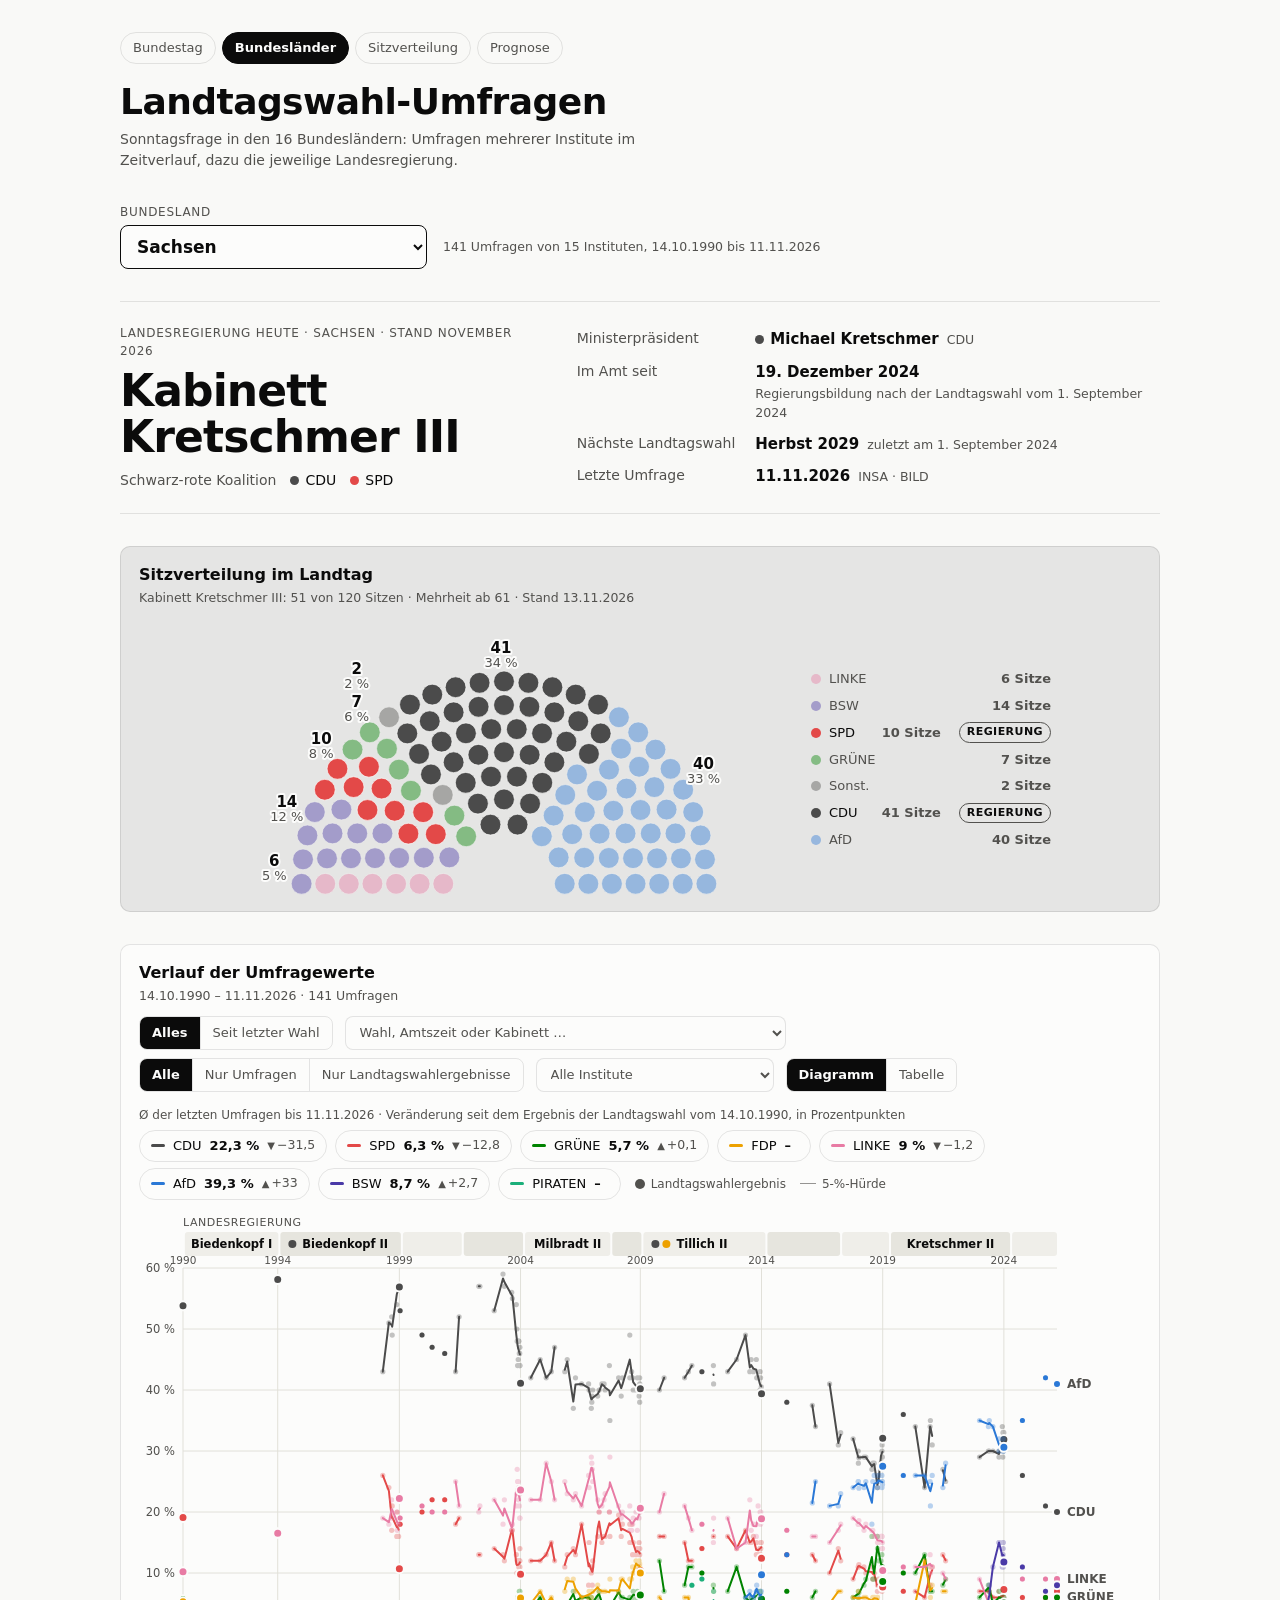
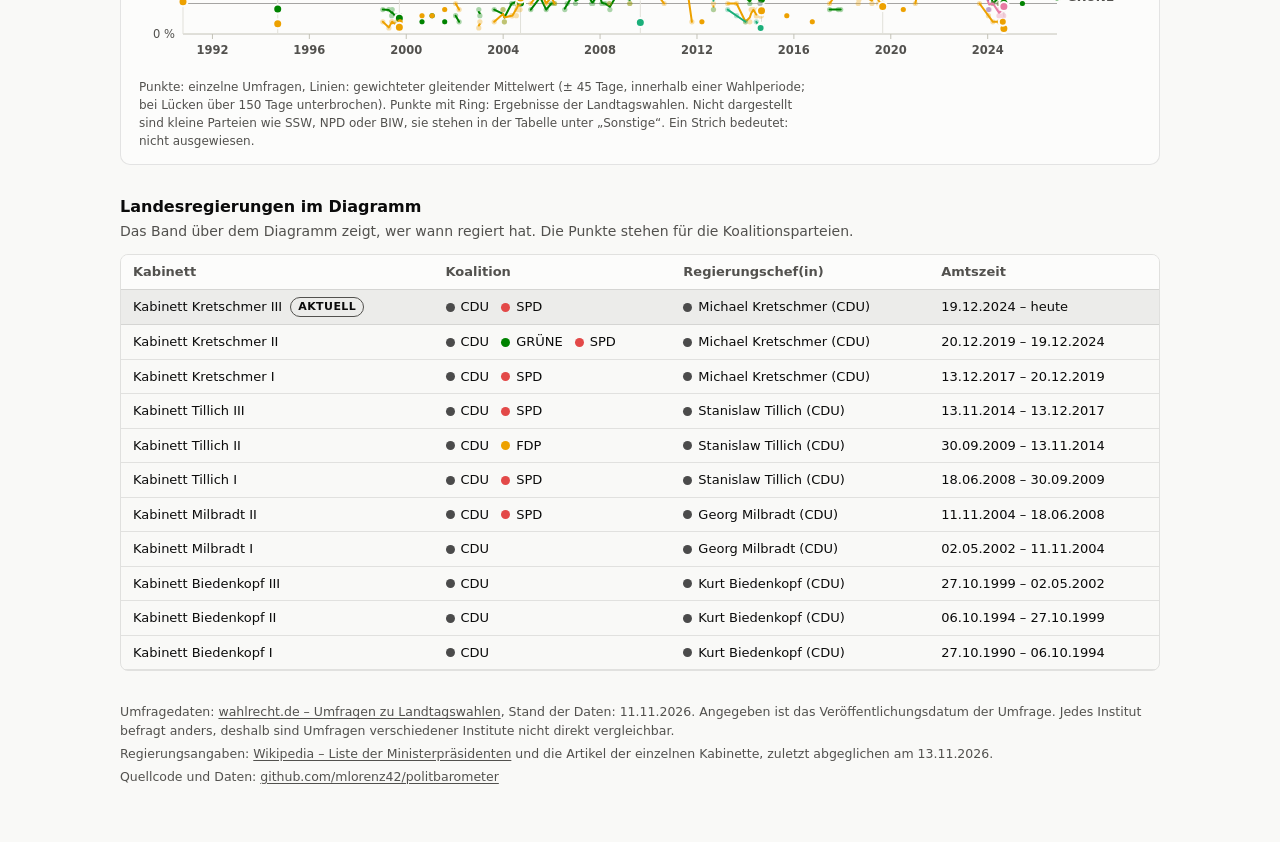
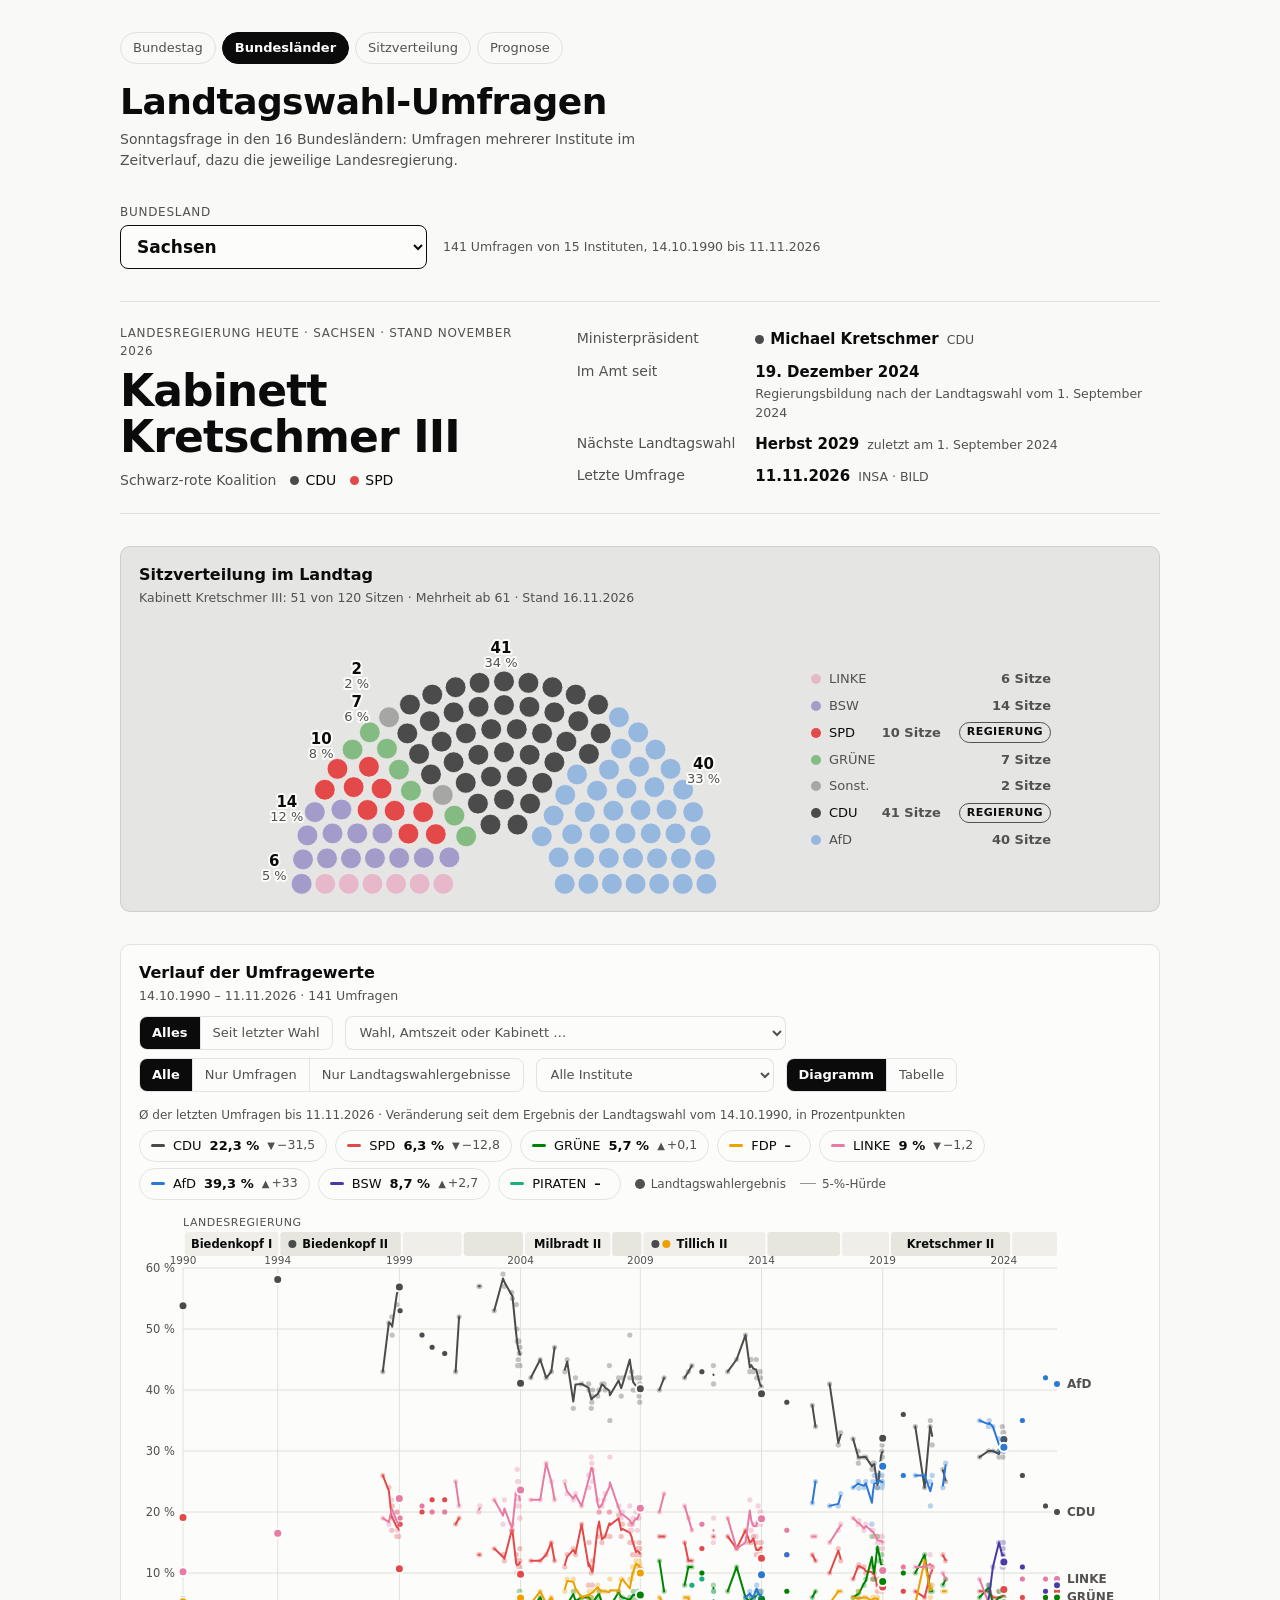
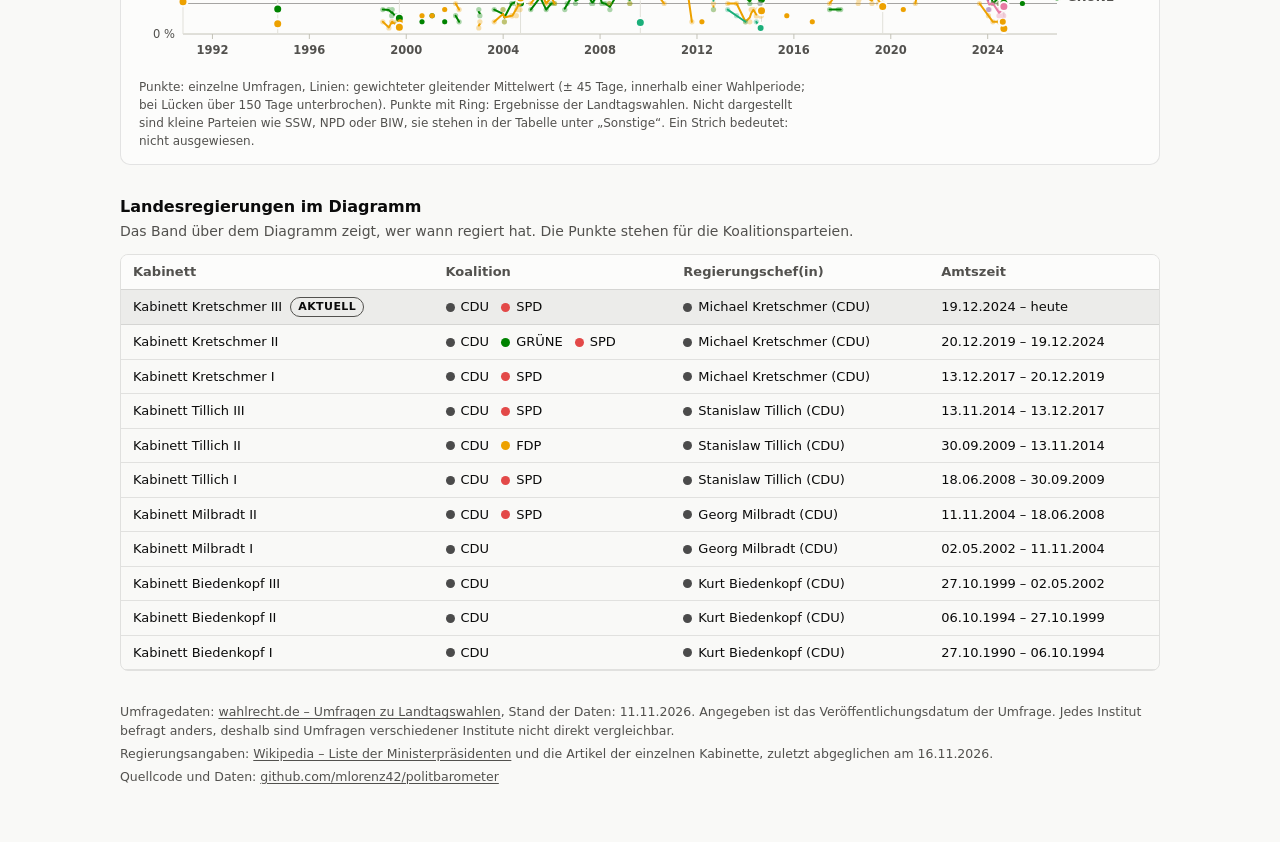
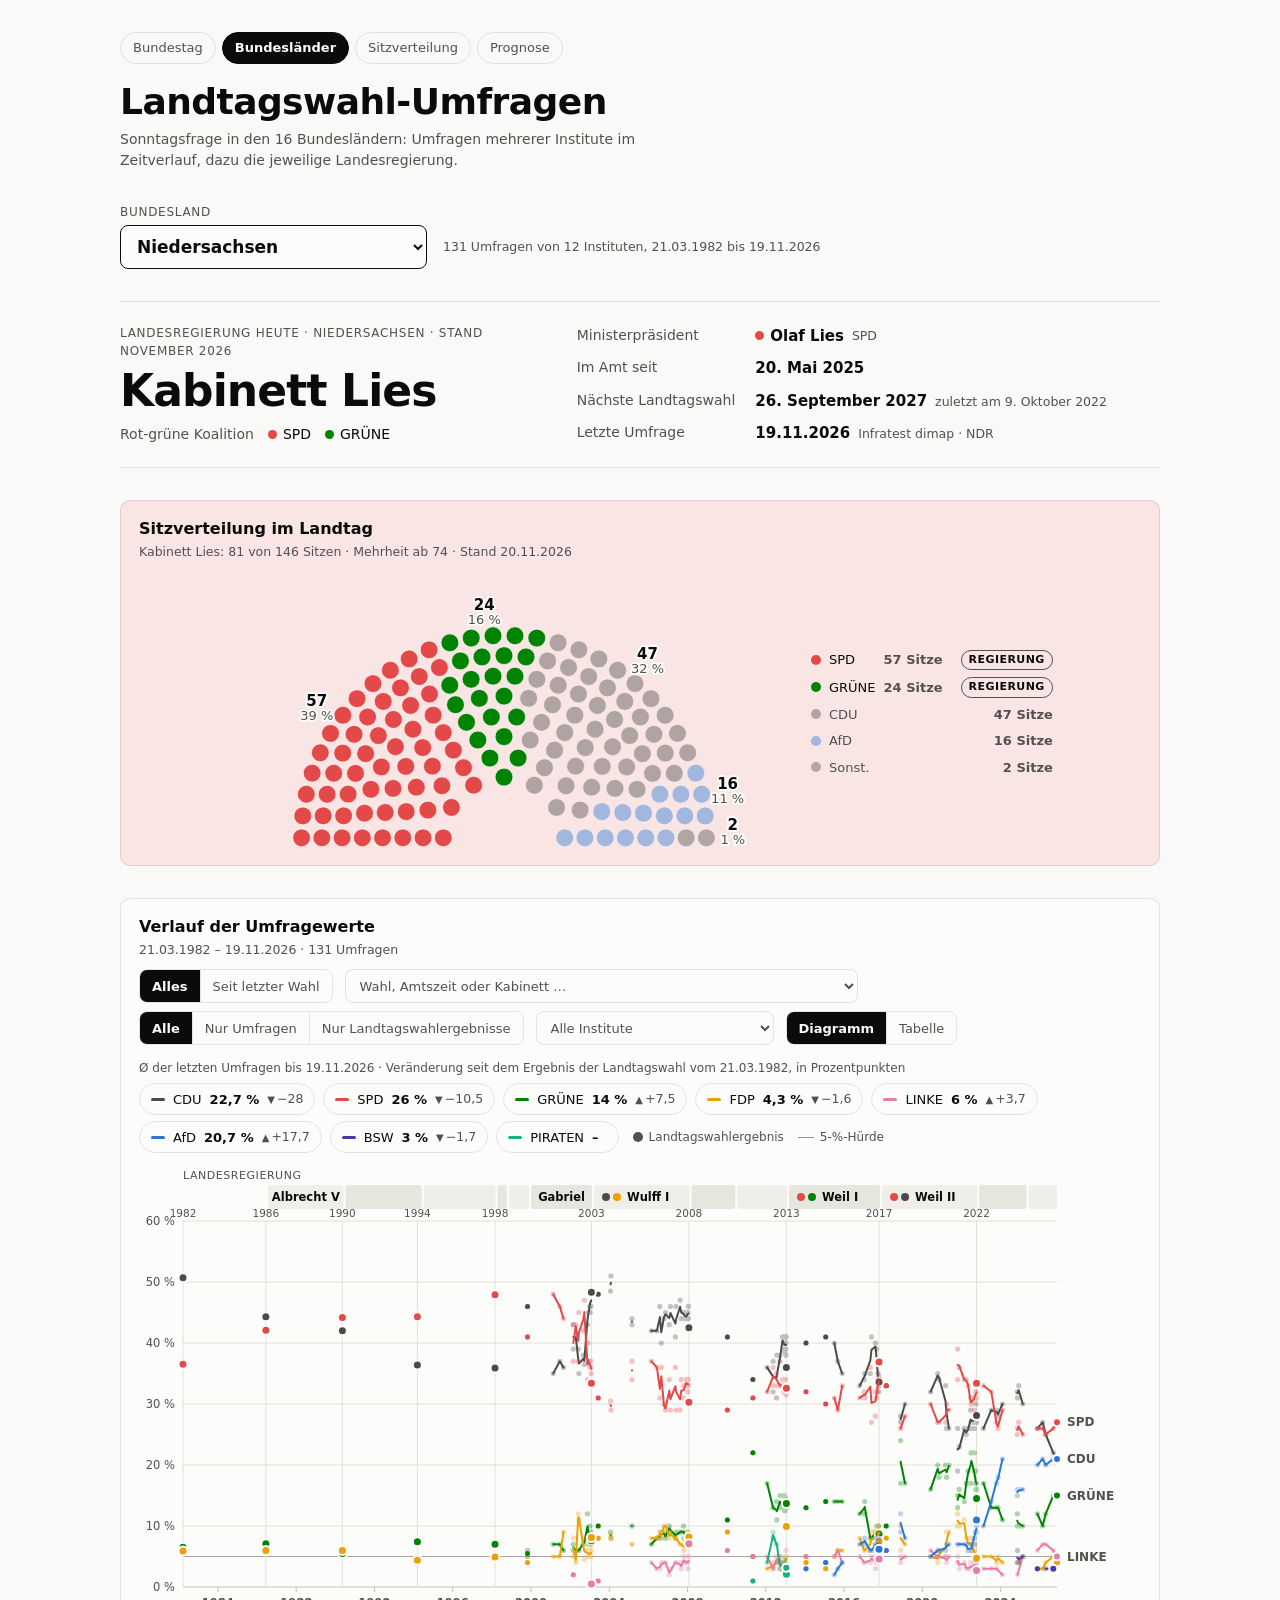
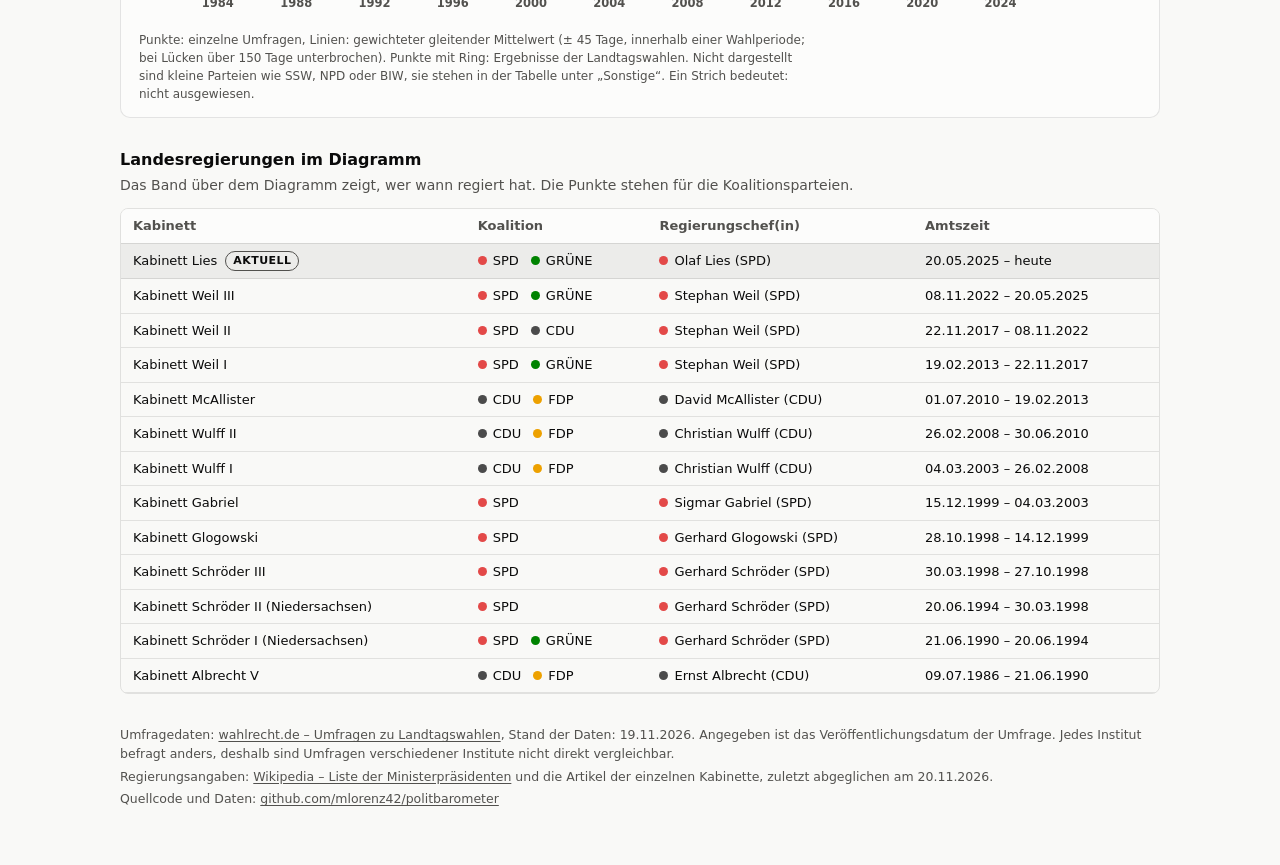
